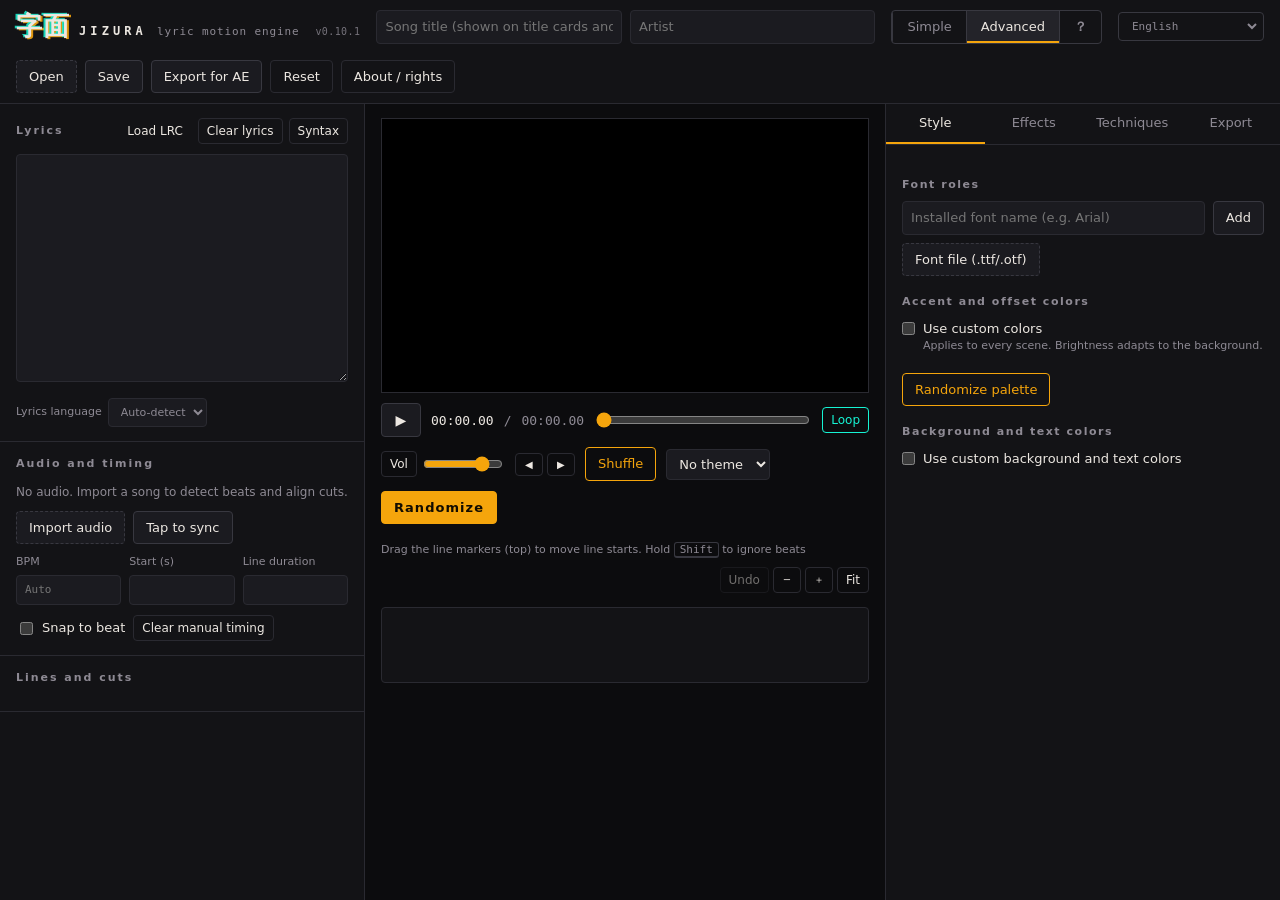
==== en/index.html @ a8885c9c "JIZURA-VN: Vietnamese as main language, full Vietnamese font support (Be Vietnam Pro + Noto Serif), " ====
<!doctype html>
<html lang="en">
<head>
<meta charset="utf-8">
<meta name="viewport" content="width=device-width, initial-scale=1, viewport-fit=cover">
<title>JIZURA — Lyric Motion Video Maker</title>
<meta name="description" content="Turn lyrics into animated lyric videos in your browser and export MP4.">
<link rel="canonical" href="https://ontopcommunity.github.io/JIZURA-VN/en/">
<link rel="alternate" hreflang="vi" href="https://ontopcommunity.github.io/JIZURA-VN/">
<link rel="alternate" hreflang="en" href="https://ontopcommunity.github.io/JIZURA-VN/en/">
<link rel="alternate" hreflang="ja" href="https://ontopcommunity.github.io/JIZURA-VN/ja/">
<link rel="alternate" hreflang="zh-Hant" href="https://ontopcommunity.github.io/JIZURA-VN/zh-hant/">
<link rel="alternate" hreflang="zh-Hans" href="https://ontopcommunity.github.io/JIZURA-VN/zh-hans/">
<link rel="alternate" hreflang="ko" href="https://ontopcommunity.github.io/JIZURA-VN/ko/">
<link rel="alternate" hreflang="id-ID" href="https://ontopcommunity.github.io/JIZURA-VN/id/">
<meta property="og:type" content="website">
<meta property="og:title" content="JIZURA — Lyric Motion Video Maker">
<meta property="og:description" content="Turn lyrics into animated lyric videos in your browser and export MP4.">
<meta property="og:url" content="https://ontopcommunity.github.io/JIZURA-VN/en/">
<meta name="twitter:card" content="summary">
<link rel="preconnect" href="https://fonts.googleapis.com">
<link rel="preconnect" href="https://fonts.gstatic.com" crossorigin>
<style>
:root {
  color-scheme: dark;
  --ink: #0c0c0e;
  --panel: #131316;
  --raised: #1b1b20;
  --raised2: #232329;
  --line: #2a2a31;
  --line2: #383840;
  --text: #ece7e1;
  --muted: #8e8a94;
  --faint: #5d5a63;
  --amber: #f5a50c;
  --cyan: #16f4d4;
  --rose: #ff6f9c;
  --danger: #ff5a6a;
  --ui: "Be Vietnam Pro", "Inter", "Noto Sans", system-ui, sans-serif;
  --mono: "JetBrains Mono", "SFMono-Regular", Consolas, monospace;
  --brand: "Noto Serif", "Be Vietnam Pro", Georgia, serif;
  --r: 4px;
}
html, body { height: 100%; }
[hidden] { display: none !important; }
body { margin: 0; background: var(--ink); color: var(--text); font: 13px/1.5 var(--ui); -webkit-font-smoothing: antialiased; }
* { box-sizing: border-box; }
button, input, select, textarea { font: inherit; color: inherit; }
:focus-visible { outline: 2px solid var(--cyan); outline-offset: 2px; }
@media (prefers-reduced-motion: reduce) { * { transition: none !important; } }

#app { display: flex; flex-direction: column; min-height: 100%; }

/* ---------- top bar ---------- */
.bar { display: flex; align-items: center; gap: 16px; padding-block: 10px; padding-inline: 16px; border-bottom: 1px solid var(--line); background: var(--panel); flex-wrap: wrap; }
.brand { display: flex; align-items: baseline; gap: 10px; min-width: 0; }
.brand .mark { font: 900 26px/1 var(--brand); letter-spacing: 0.02em; color: var(--text); text-shadow: -2px -1px 0 rgba(22,244,212,0.85), 2px 1px 0 rgba(245,165,12,0.9); }
.brand .word { font: 600 12px/1 var(--mono); letter-spacing: 0.34em; color: var(--text); }
.brand .tag { font: 400 11px/1 var(--mono); color: var(--muted); letter-spacing: 0.08em; }
.brand .ver { font: 400 10px/1 var(--mono); color: var(--muted); opacity: 0.8; margin-left: 6px; letter-spacing: 0.04em; }
.proj { display: flex; gap: 8px; flex: 1 1 280px; min-width: 0; }
.proj input { flex: 1 1 0; min-width: 0; }
.acts { display: flex; gap: 8px; flex-wrap: wrap; }
.lang-switch { display: inline-flex; align-items: center; gap: 3px; flex: none; font: 500 11px var(--mono); border: 1px solid var(--line2); border-radius: var(--r); padding: 3px; }
.lang-switch a, .lang-switch span { display: inline-block; padding: 3px 7px; color: var(--muted); text-decoration: none; border-radius: 2px; }
.lang-switch a:hover { color: var(--text); background: var(--raised2); }
.lang-switch [aria-current=page] { color: var(--ink); background: var(--amber); }
html[lang=en] { --ui: system-ui, -apple-system, "Segoe UI", sans-serif; --brand: Georgia, "Times New Roman", serif; }
html[lang=zh-Hant] { --ui: "Noto Sans TC", "PingFang TC", "Microsoft JhengHei", system-ui, sans-serif; }
html[lang=ko] { --ui: "Noto Sans KR", "Apple SD Gothic Neo", "Malgun Gothic", system-ui, sans-serif; --brand: "Noto Serif KR", "AppleMyungjo", "Batang", serif; }
html[lang=en] .work { grid-template-columns: minmax(315px, 365px) minmax(0, 1fr) minmax(350px, 395px); }
html[lang=en] .slider { grid-template-columns: 124px minmax(0, 1fr) 36px 30px; }
html[lang=en] .now-row { grid-template-columns: 105px minmax(0, 1fr); }
html[lang=en] .font-row { grid-template-columns: 95px minmax(0, 1fr); }
html[lang=en] .ln .tools select { max-width: 130px; }
html[lang=en] .fields .field { overflow-wrap: anywhere; }
html[lang=en] .easy-grid button, html[lang=en] .tabs button { white-space: normal; line-height: 1.2; }

/* ---------- controls ---------- */
input[type=text], input[type=number], input:not([type]), select, textarea {
  background: var(--raised); border: 1px solid var(--line); border-radius: var(--r); padding: 6px 8px; min-width: 0;
}
input[type=number] { font-family: var(--mono); }
textarea { width: 100%; resize: vertical; line-height: 1.7; }
select { padding-right: 4px; }
button { background: var(--raised); border: 1px solid var(--line2); border-radius: var(--r); padding: 6px 12px; cursor: pointer; white-space: nowrap; }
button:hover { background: var(--raised2); border-color: #4a4a54; }
button:disabled { opacity: 0.45; cursor: not-allowed; }
button.small { padding: 3px 8px; font-size: 12px; }
button.ghost { background: transparent; border-color: var(--line); }
button.primary { background: var(--amber); color: #120c00; border-color: var(--amber); font-weight: 700; }
button.primary:hover { background: #ffb52a; }
button.accent { border-color: var(--amber); color: var(--amber); background: transparent; }
button.accent:hover { background: rgba(245,165,12,0.1); }
button[aria-pressed=true] { border-color: var(--cyan); color: var(--cyan); }
button.icon { padding: 4px 6px; line-height: 0; }
button.icon svg { width: 15px; height: 15px; }
label.file { position: relative; display: inline-flex; align-items: center; gap: 6px; background: var(--raised); border: 1px dashed var(--line2); border-radius: var(--r); padding: 6px 12px; cursor: pointer; }
label.file:hover { border-color: var(--amber); }
label.file input { position: absolute; inset: 0; opacity: 0; cursor: pointer; width: 100%; }
.muted { color: var(--muted); }
.mono { font-family: var(--mono); }
h2, h3 { margin: 0; font-weight: 600; }
h2 { font-size: 11px; letter-spacing: 0.18em; color: var(--muted); }
h3 { font-size: 11px; letter-spacing: 0.14em; color: var(--muted); margin-top: 18px; margin-bottom: 8px; }

/* ---------- workspace ---------- */
.work { flex: 1; display: grid; grid-template-columns: minmax(270px, 330px) minmax(0, 1fr) minmax(290px, 350px); min-height: 0; }
.col { min-width: 0; min-height: 0; }
.col-left, .col-right { background: var(--panel); overflow: auto; }
.col-left { border-right: 1px solid var(--line); }
.col-right { border-left: 1px solid var(--line); }
.sec { padding: 14px 16px; border-bottom: 1px solid var(--line); display: flex; flex-direction: column; gap: 10px; }
.sec-h { display: flex; align-items: center; justify-content: space-between; gap: 8px; }
#lyrics { min-height: 150px; font-size: 14px; }
.syntax { font-size: 12px; color: var(--muted); background: var(--raised); border: 1px solid var(--line); border-radius: var(--r); padding: 10px 12px; }
.syntax code { font-family: var(--mono); color: var(--amber); }
.syntax ul { margin: 0; padding-left: 16px; display: grid; gap: 3px; }
.row { display: flex; align-items: center; gap: 8px; flex-wrap: wrap; }
.audio-name { font-size: 12px; overflow-wrap: anywhere; }
.fields { display: grid; grid-template-columns: repeat(3, minmax(0, 1fr)); gap: 8px; }
.field { display: flex; flex-direction: column; gap: 4px; font-size: 11px; color: var(--muted); }
.field input, .field select { width: 100%; }
.tapbox { border: 1px solid var(--amber); border-radius: var(--r); padding: 10px; display: grid; gap: 8px; background: rgba(245,165,12,0.06); }
.tapbox .next { font-size: 15px; }
button.tap { font: 700 18px/1 var(--mono); letter-spacing: 0.2em; padding: 16px; background: var(--amber); color: #120c00; border-color: var(--amber); }
/* タップ同期中は行一覧の自動スクロールで押せなくなるので、左カラムの先頭に貼り付けて固定する */
.col-left > #tapPanel { position: sticky; top: 0; z-index: 20; margin: 10px 12px; background-color: var(--panel); background-image: linear-gradient(rgba(245,165,12,0.10), rgba(245,165,12,0.10)); box-shadow: 0 10px 24px rgba(0,0,0,0.5); }
.tapbox.compact .hint { display: none; }
.tapbox .tap-opts { display: flex; gap: 14px; align-items: center; flex-wrap: wrap; font-size: 12px; color: var(--muted); }
.tapbox .tap-opts label { display: inline-flex; gap: 6px; align-items: center; }
.tapbox .tap-count { margin-left: 10px; font: 700 22px/1 var(--mono); color: var(--amber); }
/* 固定レイアウトにならない広さ／高さのときは、左カラムがスクロールしないのでビューポートに重ねて固定する */
@media (max-width: 1180px), (max-height: 619px) {
  .col-left > #tapPanel { position: fixed; top: 8px; left: 8px; right: 8px; bottom: auto; margin: 0; max-height: 62vh; overflow: auto; box-shadow: 0 14px 40px rgba(0,0,0,0.6); }
}

/* line list */
#lineList { list-style: none; margin: 0; padding: 0; display: grid; gap: 6px; }
.ln { display: grid; grid-template-columns: 22px 66px minmax(0, 1fr); gap: 4px 6px; align-items: center; padding: 6px; border: 1px solid transparent; border-radius: var(--r); }
.ln:hover { background: var(--raised); }
.ln.cur { border-color: var(--line2); background: var(--raised); }
.ln .no { font: 500 11px var(--mono); color: var(--faint); text-align: right; }
.ln .time { width: 100%; padding: 3px 5px; font-size: 12px; }
.ln .txt { overflow: hidden; text-overflow: ellipsis; white-space: nowrap; cursor: pointer; }
.ln .meta { grid-column: 2 / 4; display: flex; justify-content: space-between; align-items: flex-start; gap: 6px; flex-wrap: wrap; }
.ln .tools { display: flex; gap: 4px; flex: 0 1 auto; flex-wrap: wrap; justify-content: flex-end; margin-left: auto; }
.ln .tools select { padding: 2px 4px; font-size: 11px; max-width: 92px; width: auto; }
.ln .cuts { display: flex; gap: 4px; flex-wrap: wrap; min-width: 0; flex: 1 1 140px; }
.ln .cuts span { font-size: 10px; padding: 1px 6px; border-radius: 2px; border: 1px solid var(--line2); color: var(--muted); cursor: pointer; }
.ln .cuts span:hover { color: var(--text); border-color: var(--amber); }
.ln .cuts select.cut-lay { font-size: 10px; padding: 1px 4px; max-width: 112px; border: 1px solid var(--line2); border-radius: 2px; background: var(--raised); color: var(--text); }
.ln .cuts select.cut-lay.is-forced { border-color: var(--amber); color: var(--text); }

/* ---------- stage ---------- */
.col-stage { display: flex; flex-direction: column; gap: 10px; padding: 14px 16px; min-width: 0; }
.viewport { position: relative; width: 100%; background: #000; border: 1px solid var(--line); display: grid; place-items: center; overflow: hidden; }
.viewport canvas { display: block; width: 100%; height: auto; max-height: 68vh; object-fit: contain; }
.field-wide { grid-column: span 2; }
.lang-row { display: flex; align-items: center; flex-wrap: wrap; gap: 6px; margin-top: 6px; font-size: 11px; color: var(--muted); }
.lang-row select { width: auto; }
.key-badge { position: absolute; right: 10px; top: 10px; background: rgba(12,12,14,0.78); border: 1px solid var(--line2); color: #fff; padding: 3px 8px; border-radius: var(--r); font-size: 11px; pointer-events: none; letter-spacing: .04em; }
.key-badge i { display: inline-block; width: 9px; height: 9px; border-radius: 2px; margin-right: 6px; vertical-align: -1px; border: 1px solid rgba(255,255,255,.5); }
.overlay-msg { position: absolute; left: 12px; bottom: 12px; background: rgba(12,12,14,0.85); border: 1px solid var(--line2); padding: 6px 10px; border-radius: var(--r); font-size: 12px; }
.transport { display: flex; align-items: center; gap: 10px; flex-wrap: wrap; }
.transport .vol { display: inline-flex; align-items: center; gap: 4px; }
.transport .vol input[type=range] { flex: 0 0 80px; width: 80px; }
#btnLoop[data-mode="line"], #btnLoop[data-mode="cut"] { color: var(--amber); }
#btnLoop[aria-pressed="false"] { opacity: 0.55; }
.transport .tc { font: 500 13px var(--mono); font-variant-numeric: tabular-nums; }
.transport input[type=range] { flex: 1 1 160px; accent-color: var(--amber); }
button.play { width: 40px; height: 34px; padding: 0; font-size: 14px; }
/* timeline controls, export range, line tools */
.tl-bar { display: flex; justify-content: space-between; align-items: center; gap: 8px; margin: 8px 0 4px; flex-wrap: wrap; }
.tl-hint { font-size: 11px; }
.tl-btns { display: flex; gap: 4px; margin-left: auto; }
.rng-row { display: flex; align-items: center; gap: 6px; flex-wrap: wrap; margin: 10px 0 2px; font-size: 12px; }
.rng-row select { width: auto; max-width: 150px; }
.rng-lab { color: var(--muted); font-size: 11px; }
.rngInfo { font-size: 11px; }
.ln.in-range { border-color: var(--amber); }
.ln.is-inter .txt { color: var(--muted); font-style: italic; }
.ln .txt-edit { width: 100%; padding: 3px 6px; font-size: 13px; }
.ln .tools .icon[aria-pressed=true] { color: var(--amber); }
#timeline { width: 100%; height: 76px; display: block; background: var(--panel); border: 1px solid var(--line); border-radius: var(--r); cursor: pointer; touch-action: none; }
.cutinfo { display: flex; gap: 6px; flex-wrap: wrap; align-items: center; min-height: 26px; flex: none; }
.cutinfo .cut-roll { margin-left: 2px; }
.chip { font-size: 11px; padding: 2px 8px; border-radius: 2px; border: 1px solid var(--line2); color: var(--text); background: var(--raised); }
.chip b { font-weight: 500; color: var(--muted); margin-right: 5px; }
button.chip { cursor: pointer; font: inherit; }
button.chip:hover { border-color: var(--amber); color: var(--text); }
button.chip.is-forced { border-color: var(--amber); }
button.chip[aria-pressed=true] { border-color: var(--cyan); color: var(--cyan); }
.cut-pick { border: 1px solid var(--line); border-radius: var(--r); background: var(--panel); padding: 8px; max-height: min(42vh, 420px); overflow: auto; }
.cut-pick-h { display: flex; align-items: center; gap: 8px; margin-bottom: 8px; position: sticky; top: 0; background: var(--panel); z-index: 1; padding-bottom: 4px; }
.cut-pick-h strong { font-size: 12px; }
.cut-pick-h .muted { flex: 1; font-size: 11px; }
.cut-pick .tech-grid { display: grid; grid-template-columns: repeat(auto-fill, minmax(112px, 1fr)); gap: 8px; padding: 0; min-height: 96px; }
.cut-pick .tcard { cursor: pointer; width: 100%; text-align: left; }
.cut-pick .tcard.is-on { border-color: var(--amber); box-shadow: 0 0 0 1px var(--amber); }
.cut-pick .tcard canvas { width: 100%; aspect-ratio: 16 / 9; display: block; background: #0c0c0e; }
.chip { font-size: 11px; padding: 2px 8px; border-radius: 2px; border: 1px solid var(--line2); color: var(--text); background: var(--raised); }
.chip b { font-weight: 500; color: var(--muted); margin-right: 5px; }
.chip.l { border-color: rgba(245,165,12,0.6); }
.chip.e { border-color: rgba(22,244,212,0.55); }
.chip.x { border-color: rgba(255,111,156,0.6); }
.chip.h { border-color: #55525c; }
.hint { font-size: 12px; color: var(--muted); }

/* ---------- right panel ---------- */
.tabs { display: grid; grid-template-columns: repeat(4, 1fr); border-bottom: 1px solid var(--line); position: sticky; top: 0; background: var(--panel); z-index: 2; }
.tabs button { border: 0; border-radius: 0; background: transparent; padding: 11px 4px; color: var(--muted); border-bottom: 2px solid transparent; }
.tabs button[aria-selected=true] { color: var(--text); border-bottom-color: var(--amber); }
.tabpane { padding: 14px 16px 24px; }
.style-grid { display: grid; grid-template-columns: repeat(3, minmax(0, 1fr)); gap: 8px; }
.stile { display: flex; flex-direction: column; gap: 5px; padding: 0; border: 1px solid var(--line); background: transparent; border-radius: var(--r); overflow: hidden; text-align: left; }
.stile canvas { width: 100%; aspect-ratio: 16 / 9; display: block; }
.stile span { font-size: 11px; padding: 0 7px 6px; white-space: nowrap; overflow: hidden; text-overflow: ellipsis; }
.stile[aria-pressed=true] { border-color: var(--amber); box-shadow: 0 0 0 1px var(--amber); color: var(--text); }
.slider { display: grid; grid-template-columns: 96px minmax(0, 1fr) 36px 30px; gap: 8px; align-items: center; margin-bottom: 8px; }
.slider input { width: 100%; accent-color: var(--amber); }
.slider output { font: 500 11px var(--mono); color: var(--muted); text-align: right; }
.checks { display: grid; grid-template-columns: repeat(2, minmax(0, 1fr)); gap: 3px 10px; }
.checks label { display: flex; align-items: center; gap: 6px; font-size: 12px; padding: 2px 0; }
.checks input { accent-color: var(--amber); }
.tgroup .checks.tech-grid { display: grid; grid-template-columns: repeat(auto-fill, minmax(128px, 1fr)); gap: 8px; padding: 0 10px 10px; }
.tcard { display: flex; flex-direction: column; gap: 4px; padding: 0; border: 1px solid var(--line); border-radius: var(--r); overflow: hidden; background: var(--panel); cursor: pointer; }
.tcard:hover { border-color: var(--line2); }
.tcard canvas { width: 100%; aspect-ratio: 16 / 9; display: block; background: #0c0c0e; }
.tcard .tcard-name { display: flex; align-items: center; gap: 5px; font-size: 11px; padding: 0 6px 6px; min-width: 0; }
.tcard .tcard-name span { white-space: nowrap; overflow: hidden; text-overflow: ellipsis; min-width: 0; }
.tcard.set-off { opacity: 0.5; }
.group-h { display: flex; justify-content: space-between; align-items: center; margin-top: 16px; margin-bottom: 6px; }
.tgroup { border: 1px solid var(--line); border-radius: var(--r); margin-bottom: 8px; background: var(--raised); }
.tgroup summary { display: flex; justify-content: space-between; align-items: center; padding: 8px 10px; cursor: pointer; list-style: none; font-size: 12px; }
.tgroup summary::-webkit-details-marker { display: none; }
.tgroup summary::before { content: '▸'; color: var(--muted); margin-right: 8px; transition: transform .15s; }
.tgroup[open] summary::before { transform: rotate(90deg); }
.tgroup .tg-name { flex: 1; font-weight: 600; }
.tgroup .tg-cnt { color: var(--muted); font-size: 11px; }
/* locks: same look as the per-line lock button (icon ghost + SVG, accent colour while pressed) */
.tgroup summary .lk { flex: none; margin-left: 6px; }
.lk[aria-pressed="true"] { color: var(--amber); }
.tgroup .tg-tools { display: flex; gap: 6px; padding: 0 10px 8px; }
.tgroup .checks { padding: 0 10px 10px; }
.chip.t { border-color: rgba(180,140,255,0.6); }
.chip.b { border-color: rgba(120,200,120,0.55); }
.chip.c { border-color: rgba(120,170,255,0.6); }
.group-h:first-child { margin-top: 0; }
.color-row { display: grid; grid-template-columns: repeat(3, minmax(0, 1fr)); gap: 8px; }
.color-row label { display: flex; flex-direction: column; gap: 3px; font-size: 11px; color: var(--muted); }
.color-row input[type=color] { width: 100%; height: 28px; padding: 0; border: 1px solid var(--line); background: transparent; border-radius: var(--r); }
.font-row { display: grid; grid-template-columns: 70px minmax(0, 1fr); gap: 8px; align-items: center; margin-bottom: 6px; font-size: 12px; }
.progress { height: 6px; background: var(--raised2); border-radius: 3px; overflow: hidden; }
.progress i { display: block; height: 100%; width: 0; background: linear-gradient(90deg, var(--cyan), var(--amber)); }
.outbtns { display: grid; gap: 8px; margin-top: 12px; }
.outbtns button { padding: 10px 12px; }
.note { font-size: 12px; color: var(--muted); border-left: 2px solid var(--line2); padding-left: 10px; margin-top: 12px; }
.kbd { font: 500 11px var(--mono); border: 1px solid var(--line2); border-bottom-width: 2px; padding: 0 5px; border-radius: 3px; }

label.check { display: flex; align-items: flex-start; gap: 8px; margin-bottom: 8px; cursor: pointer; }
label.check input { margin: 3px 0 0; flex: none; accent-color: var(--amber); }
label.check small { display: block; font-size: 11px; color: var(--muted); }

/* ---------- modes / おまかせ ---------- */
.modes { display: inline-flex; border: 1px solid var(--line2); border-radius: var(--r); overflow: hidden; }
.modes button { border: 0; border-radius: 0; background: transparent; padding: 6px 14px; color: var(--muted); }
.modes button + button { border-left: 1px solid var(--line2); }
.modes button[aria-pressed=true] { background: var(--raised2); color: var(--text); box-shadow: inset 0 -2px 0 var(--amber); }
#app.is-easy .tabs, #app.is-easy .tabpane, #app.is-easy .pro-only { display: none !important; }
.hist-btns { display: inline-flex; gap: 4px; }
button.icon-txt { font-size: 10px; min-width: 28px; }
.transport #btnOmakase { letter-spacing: 0.08em; }

.easy { padding: 16px 16px 28px; display: grid; gap: 18px; }
.easy h3 { margin: 0 0 8px; }
.easy-hero { display: grid; gap: 10px; }
button.omakase {
  position: relative; padding: 18px 14px; font: 900 22px/1 var(--brand); letter-spacing: 0.12em;
  background: var(--text); color: var(--ink); border: 0; border-radius: var(--r);
  box-shadow: -3px -2px 0 var(--cyan), 3px 2px 0 var(--amber);
  transition: transform .12s ease, box-shadow .12s ease;
}
button.omakase:hover { background: #fff; box-shadow: -5px -3px 0 var(--cyan), 5px 3px 0 var(--amber); }
button.omakase:active { transform: translateY(1px) scale(0.99); box-shadow: -1px -1px 0 var(--cyan), 1px 1px 0 var(--amber); }
button.omakase:disabled { box-shadow: none; }
.easy-hero .hint { margin: 0; }
.hist-row { display: grid; grid-template-columns: 1fr auto 1fr; gap: 8px; align-items: center; }
.hist-row #histPos { font-size: 11px; text-align: center; min-width: 44px; }
.now { display: grid; gap: 1px; background: var(--line); border: 1px solid var(--line); border-radius: var(--r); overflow: hidden; }
.now-row { display: grid; grid-template-columns: 84px minmax(0, 1fr); gap: 10px; align-items: center; padding: 7px 10px; background: var(--raised); font-size: 12px; }
.now-row .k { color: var(--muted); font-size: 11px; }
.now-row .v { display: flex; align-items: center; gap: 8px; min-width: 0; overflow: hidden; text-overflow: ellipsis; white-space: nowrap; }
.now-row b { font-weight: 700; }
.tagl { font: 500 10px var(--mono); color: var(--cyan); border: 1px solid rgba(22,244,212,0.5); padding: 0 5px; border-radius: 2px; }
.easy-grid { display: grid; grid-template-columns: repeat(2, minmax(0, 1fr)); gap: 8px; }
.easy-grid button { padding: 10px 8px; }
.easy .fields { display: grid; grid-template-columns: repeat(3, minmax(0, 1fr)); gap: 8px; }
.easy .exp-box { margin-top: 10px; }
.swatches { display: inline-flex; gap: 3px; vertical-align: middle; }
.swatches i { width: 16px; height: 16px; border-radius: 2px; border: 1px solid rgba(255,255,255,0.18); display: inline-block; }
#paletteSwatch i { width: 22px; height: 22px; }
.toast {
  position: absolute; top: 12px; left: 50%; transform: translate(-50%, -6px); opacity: 0;
  display: flex; align-items: center; gap: 10px; max-width: calc(100% - 24px);
  background: rgba(12,12,14,0.9); border: 1px solid var(--line2); border-left: 2px solid var(--amber);
  padding: 7px 12px; border-radius: var(--r); font-size: 12px; white-space: nowrap; overflow: hidden; text-overflow: ellipsis; pointer-events: none;
  transition: opacity .2s ease, transform .2s ease;
}
.toast.in { opacity: 1; transform: translate(-50%, 0); }
.toast.out { opacity: 0; transform: translate(-50%, -6px); }

/* ---------- 利用について ---------- */
button.linkish { background: none; border: 0; padding: 4px 0; color: var(--muted); font-size: 12px; text-decoration: underline; text-underline-offset: 3px; cursor: pointer; justify-self: start; }
button.linkish:hover { color: var(--text); background: none; }
dialog.terms { width: min(520px, calc(100vw - 32px)); max-height: calc(100vh - 48px); overflow: auto; padding: 22px 24px 18px; background: var(--panel); color: var(--text); border: 1px solid var(--line2); border-radius: 8px; box-shadow: 0 20px 60px rgba(0,0,0,0.55); }
dialog.terms .reset-list { margin: 0 0 12px; padding-left: 18px; display: grid; gap: 3px; font-size: 13px; }
button.danger { background: #c9433a; border-color: #c9433a; color: #fff; font-weight: 700; }
button.danger:hover { background: #dd5146; }
.sec-btns { display: inline-flex; gap: 6px; }
.sec-btns label.file.small { padding: 3px 8px; font-size: 12px; border-style: solid; border-color: transparent; background: transparent; color: var(--fg, inherit); }
.sec-btns label.file.small:hover { border-color: var(--amber); }
dialog.terms::backdrop { background: rgba(6,6,8,0.66); }
dialog.terms h2 { font-size: 15px; letter-spacing: 0.08em; color: var(--text); margin: 0 0 14px; }
dialog.terms p { margin: 0 0 10px; line-height: 1.75; font-size: 13px; }
dialog.terms a { color: var(--cyan); word-break: break-all; }
.terms-main { border-left: 3px solid var(--amber); background: var(--raised); padding: 12px 14px 4px; border-radius: 0 var(--r) var(--r) 0; margin-bottom: 14px; }
.terms-main .terms-big { font-size: 15px; }
.terms-main strong { color: var(--amber); font-weight: 700; }
.terms-sub { color: var(--muted); font-size: 12px !important; }
.terms-note { font-size: 12px !important; }
.terms-oss { font-size: 12px; color: var(--muted); margin: 4px 0 14px; }
.terms-oss summary { cursor: pointer; }
.terms-oss p { font-size: 12px !important; margin-top: 6px; }
.terms-foot { display: flex; justify-content: space-between; align-items: center; gap: 12px; border-top: 1px solid var(--line); padding-top: 12px; }

/* ---------- fixed workspace (wide & tall enough windows) ----------
   The page no longer scrolls as a whole: the header and the preview + timeline stay put, and the
   lyrics / line list (left) and settings (right) scroll inside their own columns. */
@media (min-width: 1181px) and (min-height: 620px) {
  html.fixed-ok body { overflow: hidden; }
  html.fixed-ok #app { height: 100vh; height: 100dvh; min-height: 0; }
  html.fixed-ok .work { overflow: hidden; }
  html.fixed-ok .col-left, html.fixed-ok .col-right { overscroll-behavior: contain; }
  html.fixed-ok .col-stage { overflow: hidden auto; }
  html.fixed-ok .viewport { flex: 1 1 0; min-height: 180px; }
  html.fixed-ok .viewport canvas { max-height: none; }
}

/* ---------- responsive ---------- */
@media (max-width: 1180px) {
  .work { grid-template-columns: minmax(0, 1fr) minmax(0, 1fr); }
  html[lang=en] .work { grid-template-columns: minmax(0, 1fr) minmax(0, 1fr); }
  .col-stage { grid-column: 1 / -1; order: -1; }
  .col-left { border-right: 1px solid var(--line); }
  .col-right { border-left: 0; }
}
@media (max-width: 760px) {
  .work { grid-template-columns: minmax(0, 1fr); }
  html[lang=en] .work { grid-template-columns: minmax(0, 1fr); }
  .col-left, .col-right { border: 0; border-top: 1px solid var(--line); }
  .bar { gap: 10px; }
  .brand .tag { display: none; }
  .fields { grid-template-columns: repeat(2, minmax(0, 1fr)); }
  .easy .fields { grid-template-columns: repeat(3, minmax(0, 1fr)); }
  #app.is-easy .col-right { order: 0; border-top: 1px solid var(--line); }
  #app.is-easy .col-left { order: 1; }
  .transport .hist-btns { display: none; }
}

/* 追加分 / 和風 switches + badges */
.pick-sets { margin: 12px 0 6px; text-align: left; }
.pick-sets label.check { margin-bottom: 6px; }
.easy-hero .pick-sets { margin-top: 14px; }
.set-badge { display: inline-block; margin-left: 4px; padding: 0 4px; border: 1px solid var(--amber); border-radius: 3px; color: var(--amber); font-size: 10px; line-height: 15px; vertical-align: 1px; }
.set-badge.ex { border-color: var(--cyan, #4cc9d9); color: var(--cyan, #4cc9d9); }
.set-badge.set-horror { border-color: #c0544a; color: #e0786e; }
.set-badge.set-typo { border-color: #9aa3ad; color: #c5ccd3; }
.set-badge.set-kinetic { border-color: #7fbf6a; color: #9fd98a; }
.checks label.set-off { opacity: 0.45; }
.checks label.set-off .set-badge { border-color: var(--muted); color: var(--muted); }
.stile { position: relative; }
.stile .badges { position: absolute; top: 4px; left: 4px; padding: 0; display: flex; gap: 3px; }
.stile .set-badge { margin: 0; padding: 0 4px; font-size: 10px; line-height: 15px; background: rgba(0,0,0,0.55); }
.stile.set-off { opacity: 0.55; }

/* ---------- かんたんモードの案内ツアー ---------- */
.tour { position: fixed; inset: 0; z-index: 200; pointer-events: auto; }
.tour-spot { position: fixed; border-radius: 8px; box-shadow: 0 0 0 9999px rgba(8, 8, 10, 0.66); outline: 2px solid var(--amber); transition: all 0.22s ease; pointer-events: none; }
.tour-bub { position: fixed; width: min(340px, calc(100vw - 24px)); background: var(--panel); color: var(--text); border: 1px solid var(--line2); border-radius: 10px; padding: 14px 16px 12px; box-shadow: 0 12px 40px rgba(0,0,0,0.5); transition: top 0.22s ease, left 0.22s ease; }
.tour-step { font-size: 11px; }
.tour-title { margin: 4px 0 6px; font-size: 15px; }
.tour-text { margin: 0 0 12px; font-size: 13px; line-height: 1.7; color: var(--muted); }
.tour-nav { display: flex; gap: 6px; align-items: center; }
.tour-sp { flex: 1; }
.tour-btn { min-width: 30px; font-weight: 700; }
button.small.primary { padding: 4px 12px; }

.lang-switch select { font: 500 11px var(--mono); padding: 3px 6px; width: auto; background: transparent; color: var(--muted); border: none; }
.sr-only { position: absolute; width: 1px; height: 1px; overflow: hidden; clip: rect(0 0 0 0); white-space: nowrap; }
.unify-box { margin-bottom: 10px; padding-bottom: 6px; border-bottom: 1px solid var(--line); }
.center-dir { gap: 6px; margin: -2px 0 8px 26px; font-size: 12px; }
.center-dir select { width: auto; }

/* ================= スマホ mode (#app.is-mobile) =================
   one column: sticky header with おまかせ, the preview right under it, then folding sections */
.omk-top, .menu-btn { display: none; }
.mode-mobile { display: none; }
@media (max-width: 900px), (pointer: coarse) { .mode-mobile { display: inline-block; } }
#app.is-mobile .mode-mobile { display: inline-block; }
#app.is-mobile .bar { position: sticky; top: 0; z-index: 40; gap: 8px; padding: 8px 10px; }
#app.is-mobile .brand .tag, #app.is-mobile .brand .word, #app.is-mobile .tour-btn { display: none; }
#app.is-mobile .brand .mark { font-size: 22px; }
#app.is-mobile .omk-top, #app.is-mobile .menu-btn { display: inline-block; }
#app.is-mobile .omk-top { order: 2; margin-left: auto; padding: 9px 16px; font-size: 15px; }
#app.is-mobile .menu-btn { order: 3; padding: 9px 10px; }
#app.is-mobile .modes { order: 4; flex: 1 1 100%; }
#app.is-mobile .modes button { flex: 1 1 0; padding: 7px 4px; }
#app.is-mobile .proj, #app.is-mobile .acts, #app.is-mobile .lang-switch { display: none; order: 5; flex: 1 1 100%; }
#app.is-mobile.menu-open .proj, #app.is-mobile.menu-open .acts, #app.is-mobile.menu-open .lang-switch { display: flex; }
#app.is-mobile .acts > * { flex: 1 1 auto; }
#app.is-mobile .work { display: flex; flex-direction: column; overflow: visible; }
#app.is-mobile .col-left, #app.is-mobile .col-right { overflow: visible; border: 0; border-top: 1px solid var(--line); }
#app.is-mobile .col-stage { order: -1; position: sticky; top: var(--mbar, 96px); z-index: 30; background: var(--ink); padding: 8px 10px; gap: 6px; box-shadow: 0 8px 18px rgba(0,0,0,0.45); }
#app.is-mobile .viewport canvas { max-height: 34vh; }
#app.is-mobile .tl-bar, #app.is-mobile #timeline, #app.is-mobile .cutinfo, #app.is-mobile .transport .vol, #app.is-mobile #btnLoop, #app.is-mobile #btnShuffle, #app.is-mobile #btnOmakase { display: none; }
#app.is-mobile .transport { gap: 8px; flex-wrap: nowrap; }
#app.is-mobile .transport .hist-btns { display: inline-flex; }
#app.is-mobile .col-right { order: 0; }
#app.is-mobile .col-left { order: 1; }
#app.is-mobile .easy-hero .omakase { display: none; }
#app.is-mobile button, #app.is-mobile select, #app.is-mobile input[type=text], #app.is-mobile label.file { min-height: 40px; }
#app.is-mobile button.small, #app.is-mobile .ln button, #app.is-mobile .ln select { min-height: 34px; }
#app.is-mobile .easy .fields, #app.is-mobile .fields { grid-template-columns: repeat(2, minmax(0, 1fr)); }
/* folding sections: tap the heading */
#app.is-mobile .sec > .sec-h h2 { cursor: pointer; font-size: 13px; }
#app.is-mobile .sec > .sec-h h2::before { content: '▾'; display: inline-block; width: 1.2em; color: var(--amber); }
#app.is-mobile .sec.fold > .sec-h h2::before { content: '▸'; }
#app.is-mobile .sec.fold > :not(.sec-h) { display: none !important; }
/* lines: one compact row each, tap to open its tools */
#app.is-mobile .ln { grid-template-columns: 22px minmax(0, 1fr); padding: 8px 6px; }
#app.is-mobile .ln .time { display: none; }
#app.is-mobile .ln .meta { display: none; grid-column: 1 / -1; }
#app.is-mobile .ln.open .meta { display: block; }
#app.is-mobile .ln .txt { white-space: nowrap; overflow: hidden; text-overflow: ellipsis; }
#app.is-mobile .ln.open .txt { white-space: normal; }
.exp-share { width: 100%; margin-bottom: 8px; }
#app.is-mobile .transport .tc.muted, #app.is-mobile #timeDur { display: none; }
#app.is-mobile .transport input[type=range] { flex: 1 1 40px; min-width: 0; }
#app.is-mobile .transport .hist-btns button { min-width: 36px; padding: 4px 8px; }
#app.is-mobile button.play { flex: none; width: 44px; }

/* カットの開始時刻 (詳細モード) and the cut playing now */
.ln .cut-pair { display: inline-flex; min-width: 0; gap: 2px; align-items: center; }
.ln .cut-time { width: 64px; font-size: 11px; padding: 2px 4px; }
.ln .cut-time.is-forced { border-color: var(--amber); }
.ln .cut-lay.playing { box-shadow: 0 0 0 2px var(--amber); }
.theme-row { display: flex; align-items: center; gap: 8px; flex-wrap: wrap; font-size: 12px; margin-top: 8px; }
.theme-row select { min-width: 9em; }
#app.is-easy .ln .cut-pair { display: none; }
.outbtns.out-png { grid-template-columns: repeat(auto-fit, minmax(140px, 1fr)); margin-top: 8px; }
.outbtns.out-png button { padding: 8px 10px; font-size: 12px; }
/* layout menus are filled on first use: keep their width fixed so nothing jumps */
.ln .cuts select.cut-lay { width: 112px; }
.ln .tools select.lay { width: 112px; }

</style>
</head>
<body>
<div id="tour" class="tour" hidden role="dialog" aria-modal="true" aria-labelledby="tourTitle">
  <div class="tour-spot"></div>
  <div class="tour-bub">
    <div class="tour-step mono muted"></div>
    <h3 id="tourTitle" class="tour-title"></h3>
    <p class="tour-text"></p>
    <div class="tour-nav"><button class="tour-skip ghost small">Skip</button><span class="tour-sp"></span><button class="tour-prev ghost small">Back</button><button class="tour-next primary small">Next</button></div>
  </div>
</div>
<div id="app">
  <header class="bar">
    <div class="brand"><span class="mark" aria-hidden="true">字面</span><span class="word">JIZURA</span><span class="tag">lyric motion engine</span><span class="ver">v0.10.1</span></div>
    <div class="proj">
      <input id="songTitle" type="text" placeholder="Song title (shown on title cards and HUD)" aria-label="Song title">
      <input id="songArtist" type="text" placeholder="Artist" aria-label="Artist">
    </div>
    <button id="btnOmakaseTop" class="primary omk-top" title="Randomize style, mood, effects and palette">Randomize</button>
    <button id="btnMenu" class="ghost menu-btn" aria-expanded="false" aria-controls="appMenu">Menu</button>
    <div class="modes" role="group" aria-label="Editor mode">
      <button id="modeMobile" class="mode-mobile" aria-pressed="false" title="Phone layout (Randomize pinned at the top, lines folded)">Phone</button>
      <button id="modeEasy" aria-pressed="false" title="A simple workspace focused on automatic creation">Simple</button>
      <button id="modePro" aria-pressed="true" title="Show all settings">Advanced</button>
      <button id="btnTour" class="ghost tour-btn" title="A short tour of the Simple mode" aria-label="Tour">？</button>
    </div>
    <label class="lang-switch"><span class="sr-only">Language</span><select aria-label="Language" onchange="if(this.value)location.href=this.value"><option value="../index.html" lang="vi">Tiếng Việt</option><option value="../en/index.html" lang="en" selected>English</option><option value="../ja/index.html" lang="ja">日本語</option><option value="../zh-hant/index.html" lang="zh-Hant">繁體中文</option><option value="../zh-hans/index.html" lang="zh-Hans">简体中文</option><option value="../ko/index.html" lang="ko">한국어</option><option value="../id/index.html" lang="id-ID">Bahasa Indonesia</option></select></label>
    <div class="acts">
      <label class="file" title="Open a saved project (.json)">Open<input id="fileProject" type="file" accept=".json,application/json"></label>
      <button id="btnSave" title="Save project as .json">Save</button>
      <button id="btnAE" title="Export project data for the After Effects panel">Export for AE</button>
      <button id="btnReset" class="ghost" title="Clear lyrics, song, settings and history and start over">Reset</button>
      <button id="btnTerms" class="ghost terms-open" title="Rights and licenses for your exports">About / rights</button>
    </div>
  </header>

  <main class="work">
    <!-- ================= left: lyrics & timing ================= -->
    <section class="col col-left" aria-label="Lyrics and timing">
      <div id="tapPanel" class="tapbox" hidden>
          <div class="hint">Press <span class="kbd">Space</span> or the button as each line starts. A wrong tap? Press <span class="kbd">Backspace</span> or “Undo tap”. To redo from a line in the middle, press ◎ in the line list.If a line has several cuts, press <span class="kbd">Tab</span> the moment the cut should change to time the cuts of that line too.</div>
          <div class="tap-opts"><label>Speed <select id="tapRate" aria-label="Playback speed while tapping"><option value="1">1×</option><option value="0.75">0.75×</option><option value="0.5">0.5×</option></select></label><label><input type="checkbox" id="tapCount"> Count-in</label></div>
          <div class="next">Next: <b id="tapLine">—</b><b id="tapCountNum" class="tap-count" hidden></b></div>
          <button id="tapBtn" class="tap">TAP</button>
          <button id="tapBack" class="ghost">Undo tap</button>
          <button id="tapStop" class="ghost">Finish</button>
      </div>
      <div class="sec">
        <div class="sec-h"><h2>Lyrics</h2><span class="sec-btns"><label class="file ghost small" title="Load an LRC file (lyrics with time stamps) in place of the current lyrics (Undo brings them back)">Load LRC<input id="fileLrc" type="file" accept=".lrc,.txt,text/plain"></label><button id="btnClearLyrics" class="ghost small" title="Clear the lyrics with their line timings, per-line settings and export range (Undo or Ctrl+Z brings them back)">Clear lyrics</button><button id="btnSyntax" class="ghost small" aria-expanded="false">Syntax</button></span></div>
        <textarea id="lyrics" rows="9" spellcheck="false" aria-label="Lyrics (one phrase per line)"></textarea>
        <label class="lang-row">Lyrics language<select id="lyricLang"><option value="auto">Auto-detect</option><option value="ja">日本語</option><option value="zh-Hant">繁體中文</option><option value="zh-Hans">简体中文</option><option value="ko">한국어</option><option value="en">English</option></select><span id="langNote" class="muted"></span></label>
        <div id="syntax" class="syntax" hidden>
          <ul>
            <li>One phrase per line. A blank line adds a short pause.</li>
            <li><code>I remember/the dawn</code> … <code>/</code> marks a cut boundary</li>
            <li><code>*transparent*</code> … emphasis (larger, stronger effects)</li>
            <li>A trailing <code>!</code> … adds a flash and shake</li>
            <li><code>lyrics|reading or note</code> … smaller text in annotation layouts</li>
            <li><code>[01:23.45]Lyrics</code> … uses an LRC timestamp</li>
            <li><code>[interlude 8]</code> … an 8-second instrumental part (no lyrics, background and decorations only). Without a number it lasts 4 seconds; tap sync or markers set its length</li>
            <li><code>#</code> starts a comment (ignored)</li>
          </ul>
        </div>
      </div>

      <div class="sec">
        <div class="sec-h"><h2>Audio and timing</h2></div>
        <div id="audioName" class="muted audio-name">No audio. Import a song to detect beats and align cuts.</div>
        <div class="row">
          <label class="file" title="MP3, WAV, M4A and more">Import audio<input id="audioFile" type="file" accept="audio/*,.mp3,.wav,.m4a,.aac,.ogg,.flac"></label>
          <button id="btnTap" title="Tap at the start of each line while the song plays">Tap to sync</button>
        </div>
        <div class="fields pro-only">
          <label class="field">BPM<input id="bpm" type="number" min="0" max="300" step="0.1" placeholder="Auto"></label>
          <label class="field">Start (s)<input id="offset" type="number" min="0" step="0.05"></label>
          <label class="field">Line duration<input id="lineScale" type="number" min="0.4" max="3" step="0.05"></label>
        </div>
        <div class="row pro-only">
          <label class="row" style="gap:6px"><input id="snap" type="checkbox"> Snap to beat</label>
          <button id="btnResetTimes" class="ghost small">Clear manual timing</button>
        </div>
      </div>

      <div class="sec">
        <div class="sec-h"><h2>Lines and cuts</h2><span id="linesInfo" class="muted mono"></span></div>
        <ol id="lineList"></ol>
      </div>
    </section>

    <!-- ================= center: stage ================= -->
    <section class="col col-stage" aria-label="Preview">
      <div class="viewport" id="viewport"><canvas id="view" width="1280" height="720"></canvas><div id="viewMsg" class="overlay-msg" hidden></div><div id="keyBadge" class="key-badge" hidden></div><div id="toast" class="toast" role="status" aria-live="polite" hidden></div></div>
      <div class="transport">
        <button id="btnPlay" class="play" aria-label="Play">▶</button>
        <span id="timeNow" class="tc">00:00.00</span><span class="tc muted">/</span><span id="timeDur" class="tc muted">00:00.00</span>
        <input id="scrub" type="range" min="0" max="10000" value="0" aria-label="Playback position">
        <button id="btnLoop" class="ghost small" aria-pressed="true" title="Loop the whole piece">Loop</button>
        <span class="vol"><button id="btnMute" class="ghost small" aria-pressed="false" title="Click to mute / unmute (preview only — exports keep the original level)">Vol</button><input id="vol" type="range" min="0" max="100" value="80" aria-label="Preview volume"></span>
        <span class="hist-btns">
          <button id="btnPrev" class="ghost small icon-txt" title="Previous variation" aria-label="Previous">◀</button>
          <button id="btnNext" class="ghost small icon-txt" title="Next variation" aria-label="Next">▶</button>
        </span>
        <button id="btnShuffle" class="accent" title="Shuffle the arrangement, keeping locked lines">Shuffle</button>
        <select class="themeSel" aria-label="Randomize theme" title="Randomize theme (when set, Randomize stays within that direction and turns on the part sets it needs)"><option value="">No theme</option><option value="lyricpv">Lyric video</option><option value="kinetic">Kinetic</option><option value="wa">Japanese</option><option value="horror">Horror</option><option value="pop">Pop</option><option value="ballad">Ballad</option></select>
        <button id="btnOmakase" class="primary" title="Randomize style, mood, effects and colors (R)">Randomize</button>
      </div>
      <div class="tl-bar">
        <span class="tl-hint muted">Drag the line markers (top) to move line starts. Hold <span class="kbd">Shift</span> to ignore beats</span>
        <span class="tl-btns">
          <button id="btnUndoEdit" class="ghost small" title="Undo lyric and timing changes (Ctrl+Z)" disabled>Undo</button>
          <button id="tlOut" class="ghost small icon-txt" title="Zoom out" aria-label="Zoom the timeline out">−</button>
          <button id="tlIn" class="ghost small icon-txt" title="Zoom in (or scroll on the timeline)" aria-label="Zoom the timeline in">＋</button>
          <button id="tlFit" class="ghost small" title="Show the whole song">Fit</button>
        </span>
      </div>
      <canvas id="timeline" aria-label="Timeline (click to seek, drag line markers to adjust)"></canvas>
      <div class="cutinfo" id="cutInfo"></div>
      <div id="cutPick" class="cut-pick pro-only" hidden>
        <div class="cut-pick-h">
          <strong id="cutPickTitle">Techniques</strong>
          <span class="muted" id="cutPickHint">Replace only this cut</span>
          <button type="button" id="cutPickAuto" class="ghost small">Auto</button>
          <button type="button" id="cutPickClose" class="ghost small" aria-label="Close">✕</button>
        </div>
        <div id="cutPickGrid" class="tech-grid checks"></div>
      </div>
    </section>

    <!-- ================= right: look & output ================= -->
    <section class="col col-right" aria-label="Style and export">
      <div id="easyPanel" class="easy" hidden>
        <div class="easy-hero">
          <button id="btnOmakaseBig" class="omakase">Create a variation</button>
          <label class="theme-row">Theme<select class="themeSel" aria-label="Randomize theme"><option value="">No theme</option><option value="lyricpv">Lyric video</option><option value="kinetic">Kinetic</option><option value="wa">Japanese</option><option value="horror">Horror</option><option value="pop">Pop</option><option value="ballad">Ballad</option></select><small class="muted">Randomize stays within the chosen direction</small></label>
          <p class="hint">Each click changes the style, mood, motion, colors and arrangement. Press <span class="kbd">R</span> to do the same.</p>
          <div class="hist-row">
            <button id="btnPrev2" class="ghost">◀ Previous</button>
            <span id="histPos" class="muted mono"></span>
            <button id="btnNext2" class="ghost">Next ▶</button>
          </div>
          <div class="pick-sets">
            <label class="check"><input id="eExtra" class="extra-toggle" type="checkbox"><span>Include new effects<small>Include about 350 more effects, 12 styles and 6 fonts in random picks. Off uses the original set.</small></span></label>
            <label class="check"><input id="eWa" class="wa-toggle" type="checkbox" checked><span>Include Japanese motifs<small>Include Japanese motifs such as lanterns, postcards, shoji, fans, family crests, waves and cherry blossoms in random picks.</small></span></label>
            <label class="check"><input class="typo-toggle" type="checkbox" checked><span>Use typographic parts<small>About 50 parts that work with lines, numbers and type alone, in the spirit of lyric videos</small></span></label>
            <label class="check"><input class="kinetic-toggle" type="checkbox" checked><span>Use kinetic parts<small>About 50 motion-first parts: words move, bounce and stack one by one</small></span></label>
            <label class="check"><input class="horror-toggle" type="checkbox"><span>Include horror effects<small>About 50 eerie parts and 3 styles. When on, Randomize adds a Horror mood</small></span></label>
            <label class="check"><input class="unify-toggle" type="checkbox"><span>Unified look</span></label>
            <label class="check"><input class="typeset-toggle" type="checkbox"><span>Typesetting</span></label>
          </div>
        </div>
        <div class="easy-sec">
          <h3>Current variation</h3>
          <div id="easyNow" class="now"></div>
        </div>
        <div class="easy-sec">
          <h3>Change one thing</h3>
          <div class="easy-grid">
            <button id="eStyle" title="Change the style only">Style</button>
            <button id="ePalette" title="Randomize accent and offset colors">Palette</button>
            <button id="eMood" title="Change motion, glitch and technique mood">Mood</button>
            <button id="eCut" title="Change the arrangement and motion only">Arrangement</button>
          </div>
        </div>
        <div class="easy-sec">
          <h3>Export</h3>
          <div class="fields">
            <label class="field">Aspect ratio<select id="eAspect"><option value="16:9">16:9</option><option value="9:16">9:16 portrait</option><option value="4:3">4:3</option><option value="3:4">3:4 portrait</option><option value="1:1">1:1</option><option value="4:5">4:5 portrait</option><option value="21:9">21:9</option></select></label>
            <label class="field">Resolution<select id="eRes"><option value="720">720p</option><option value="1080">1080p</option><option value="1440">1440p</option><option value="2160">4K</option></select></label>
            <label class="field">fps<select id="eFps"><option>24</option><option>30</option><option>60</option></select></label>
            <label class="field field-wide">Background<select id="eKey"><option value="off">Style background</option><option value="green">Green screen (compositing)</option><option value="black">Black background (compositing)</option></select></label>
          </div>
          <label class="check center-free"><input id="eCenter" class="center-toggle" type="checkbox"><span>Keep the centre free (for a character)<small>For a character or other footage in the middle: lyrics and their effects go to the left / right on wide frames and top / bottom on tall ones, alternating line by line. Backgrounds and screen effects still cover the whole frame (the preview outlines the free area with a dotted line)</small></span></label>
          <label class="row center-dir" hidden>On tall frames<select class="centerDirSel" aria-label="Split on tall frames"><option value="tb">Top / bottom</option><option value="lr">Left / right</option></select></label>
          <div class="rng-row"><span class="rng-lab">Export range</span><select class="rngFrom" aria-label="First line to export"></select><span class="muted">〜</span><select class="rngTo" aria-label="Last line to export"></select><span class="rngInfo muted mono"></span></div>
          <div class="outbtns"><button id="eMP4" class="primary">Export MP4</button><button id="eMP4File" class="ghost mp4file" hidden title="Pick the file first; the video is written straight into it. Use this when long songs or 1080p and above fail because the browser runs out of memory (Chrome / Edge)">For large videos (save straight to a file)</button><button id="eLRC" class="ghost" title="Save the lyrics with each line’s start time (.lrc). With an export range, only those lines, timed from the start of the video">Save LRC</button></div>
          <div class="outbtns out-png"><button id="ePNG" class="ghost">PNG sequence (ZIP)</button><button id="ePNGA" class="ghost">Transparent PNG (ZIP)</button><button id="ePNGL" class="ghost" title="Transparent PNGs in two folders: back/ (background graphic and the decorations behind the lyrics) and front/ (lyrics, their decorations and ghosts). Screen effects are applied to both, so front over back matches the normal look.">Transparent PNG layers (ZIP)</button></div>
          <button class="terms-open linkish">Rights to exported videos</button>
          <div class="exp-box" hidden>
            <button class="exp-share primary" hidden>Share / save</button>
            <div class="progress"><i class="exp-bar"></i></div>
            <div class="row" style="justify-content:space-between;margin-top:6px"><span class="exp-text muted mono">—</span><button class="exp-cancel ghost small">Cancel</button></div>
          </div>
        </div>
      </div>
      <nav class="tabs" role="tablist">
        <button role="tab" data-tab="style" aria-selected="true">Style</button>
        <button role="tab" data-tab="fx" aria-selected="false">Effects</button>
        <button role="tab" data-tab="tech" aria-selected="false">Techniques</button>
        <button role="tab" data-tab="out" aria-selected="false">Export</button>
      </nav>

      <div class="tabpane" data-pane="style">
        <div id="styleGrid" class="style-grid"></div>
        <h3>Font roles</h3>
        <div id="fontRoles"></div>
        <div class="row" style="margin-top:8px">
          <input id="localFont" type="text" placeholder="Installed font name (e.g. Arial)" style="flex:1">
          <button id="btnAddFont">Add</button>
        </div>
        <div class="row" style="margin-top:8px"><label class="file">Font file (.ttf/.otf)<input id="fontFile" type="file" accept=".ttf,.otf,.woff,.woff2"></label></div>
        <h3>Accent and offset colors</h3>
        <label class="check"><input id="accentOn" type="checkbox"><span>Use custom colors<small>Applies to every scene. Brightness adapts to the background.</small></span></label>
        <div class="color-row" id="colorRowAccent"></div>
        <div class="row" style="margin-top:10px">
          <button id="btnRandPalette" class="accent">Randomize palette</button>
          <div id="paletteSwatch" class="swatches" aria-hidden="true"></div>
        </div>
        <h3>Background and text colors</h3>
        <label class="check"><input id="colorOn" type="checkbox"><span>Use custom background and text colors</span></label>
        <div class="color-row" id="colorRow"></div>
      </div>

      <div class="tabpane" data-pane="fx" hidden>
        <div class="unify-box">
          <label class="check"><input class="unify-toggle" type="checkbox"><span>Unified look</span></label>
          <label class="check"><input class="typeset-toggle" type="checkbox"><span>Typesetting</span></label>
        </div>
        <div id="fxSliders"></div>
        <div class="row" style="margin-top:6px">
          <label class="row" style="gap:6px"><input id="fxFlash" type="checkbox"> Flash</label>
          <label class="row" style="gap:6px">Frame stepping <select id="fxKoma" title="Motion drawings per second (independent of export fps)"><option value="0">Full (export fps)</option><option value="12">On twos (12 drawings/s)</option><option value="8">On threes (8 drawings/s)</option></select></label>
        </div>
        <div class="row" style="margin-top:6px">
          <label class="row" style="gap:6px" title="Leave out the numbers layouts and decorations add, like “No.01” or “#03” (numbers in the lyrics stay)"><input id="fxHideNo" type="checkbox"> Hide decorative numbers</label>
          <label class="row" style="gap:6px" title="Leave out the times layouts and decorations add, like “00:12.34” (times in the lyrics stay)"><input id="fxHideTime" type="checkbox"> Hide decorative times</label>
        </div>
        <div class="fields" style="margin-top:12px">
          <label class="field">HUD<select id="fxHud"><option value="auto">Auto (by style)</option><option value="on">Always show</option><option value="off">Hide</option></select></label>
          <label class="field">Seed<input id="seed" type="number" step="1"></label>
          <label class="field">&nbsp;<button id="btnSeed" class="ghost">New seed</button></label>
        </div>
        <p class="note">The same seed produces the same arrangement. Reroll or lock individual lines in the list on the left.</p>
      </div>

      <div class="tabpane" data-pane="tech" hidden>
        <div class="pick-sets">
          <label class="check"><input id="tExtra" class="extra-toggle" type="checkbox"><span>Include new effects<small>Include techniques, styles and fonts marked New in automatic picks.</small></span></label>
          <label class="check"><input id="tWa" class="wa-toggle" type="checkbox" checked><span>Include Japanese motifs<small>Include techniques and styles marked JP in automatic picks. Manual selections remain available.</small></span></label>
          <label class="check"><input class="typo-toggle" type="checkbox" checked><span>Use typographic parts<small>Techniques marked T. When off, Randomize and Shuffle skip them</small></span></label>
          <label class="check"><input class="kinetic-toggle" type="checkbox" checked><span>Use kinetic parts<small>Techniques marked K. When off, Randomize and Shuffle skip them</small></span></label>
          <label class="check"><input class="horror-toggle" type="checkbox"><span>Include horror effects<small>Techniques and styles marked H. Randomize uses them only in the Horror mood</small></span></label>
        </div>
        <div class="row" style="margin-bottom:10px"><input id="techFilter" type="text" placeholder="Filter techniques by name" style="flex:1" aria-label="Filter techniques by name"><span id="techTotal" class="muted mono"></span></div>
        <p class="note">Previews on screen loop automatically.</p>
        <div id="techLists"></div>
      </div>

      <div class="tabpane" data-pane="out" hidden>
        <div class="fields">
          <label class="field">Aspect ratio<select id="outAspect"><option value="16:9">16:9</option><option value="9:16">9:16 portrait</option><option value="4:3">4:3</option><option value="3:4">3:4 portrait</option><option value="1:1">1:1</option><option value="4:5">4:5 portrait</option><option value="21:9">21:9</option></select></label>
          <label class="field">Resolution<select id="outRes"><option value="720">720p</option><option value="1080">1080p</option><option value="1440">1440p</option><option value="2160">4K</option></select></label>
          <label class="field">fps<select id="outFps"><option>24</option><option>30</option><option>60</option></select></label>
          <label class="field">Quality<select id="outQuality"><option value="standard">Standard</option><option value="high">High</option><option value="max">Maximum</option></select></label>
          <label class="field field-wide">Background<select id="outKey"><option value="off">Style background</option><option value="green">Green screen (compositing)</option><option value="black">Black background (compositing)</option></select></label>
        </div>
        <p class="note key-note">Green screen and black background render white text and effects over a solid color, without background patterns, paper texture, particles or vignette. The preview shows the export. Use a chroma key for green or Screen blending / a luma key for black to composite over footage.</p>
        <label class="check center-free"><input id="outCenter" class="center-toggle" type="checkbox"><span>Keep the centre free (for a character)<small>For a character or other footage in the middle: lyrics and their effects go to the left / right on wide frames and top / bottom on tall ones, alternating line by line. Backgrounds and screen effects still cover the whole frame (the preview outlines the free area with a dotted line)</small></span></label>
          <label class="row center-dir" hidden>On tall frames<select class="centerDirSel" aria-label="Split on tall frames"><option value="tb">Top / bottom</option><option value="lr">Left / right</option></select></label>
        <label class="row" style="gap:6px;margin-top:10px"><input id="outAudio" type="checkbox" checked> Include audio in video</label>
        <div class="rng-row"><span class="rng-lab">Export range</span><select class="rngFrom" aria-label="First line to export"></select><span class="muted">〜</span><select class="rngTo" aria-label="Last line to export"></select><span class="rngInfo muted mono"></span></div>
        <div class="outbtns">
          <button id="btnMP4" class="primary">Export MP4</button>
          <button id="btnMP4File" class="mp4file" hidden title="Pick the file first; the video is written straight into it. Use this when long songs or 1080p and above fail because the browser runs out of memory (Chrome / Edge)">MP4 (large videos, save straight to a file)</button>
          <button id="btnPNG">PNG sequence (ZIP)</button>
          <button id="btnPNGA">Transparent PNG (ZIP)</button>
          <button id="btnLRC" title="Save the lyrics with each line’s start time (.lrc). With an export range, only those lines, timed from the start of the video">Lyrics (LRC)</button>
          <button id="btnPNGL" title="Transparent PNGs in two folders: back/ (background graphic and the decorations behind the lyrics) and front/ (lyrics, their decorations and ghosts). Screen effects are applied to both, so front over back matches the normal look.">Transparent PNG layers (ZIP)</button>
        </div>
        <div class="exp-box" hidden style="margin-top:12px">
          <button class="exp-share primary" hidden>Share / save</button>
          <div class="progress"><i class="exp-bar"></i></div>
          <div class="row" style="justify-content:space-between;margin-top:6px"><span class="exp-text muted mono">—</span><button class="exp-cancel ghost small">Cancel</button></div>
        </div>
        <button class="terms-open linkish" style="margin-top:10px">Rights and licenses for exported videos and images</button>
        <p class="note" id="codecNote">Export runs in your browser (Chrome or Edge recommended).</p>
      </div>
    </section>
  </main>
</div>

<dialog id="resetDlg" class="terms" aria-labelledby="resetTitle">
  <form method="dialog">
    <h2 id="resetTitle">Reset</h2>
    <p>This clears everything below and starts over. <strong>It cannot be undone.</strong></p>
    <ul class="reset-list">
      <li>Lyrics, song title and artist</li>
      <li>The loaded song (including the copy kept in this browser)</li>
      <li>Timing, per-line settings and export range</li>
      <li>Style, motion, palette, fonts and other settings</li>
      <li>Variation history (◀ ▶) and the lyrics / timing undo history</li>
    </ul>
    <p class="terms-sub">Simple / Advanced mode, preview volume and the interface language stay as they are. Saved project files (.json) are not affected.</p>
    <div class="terms-foot"><span></span><span class="row"><button value="cancel" class="ghost">Cancel</button><button value="reset" class="danger">Reset</button></span></div>
  </form>
</dialog>
<dialog id="termsDlg" class="terms" aria-labelledby="termsTitle">
  <form method="dialog">
    <h2 id="termsTitle">About / rights</h2>
    <div class="terms-main">
      <p class="terms-big">You own the <strong>videos and images you create</strong>.</p>
      <p class="terms-sub">Lyrics and music remain the property of their respective rights holders.</p>
    </div>
    <p>The tool is released under the <strong>MIT license</strong>. See the license at:</p>
    <p><a href="https://github.com/852wa/JIZURA" target="_blank" rel="noopener">https://github.com/852wa/JIZURA</a></p>
    <p class="muted terms-note">Your lyrics and audio are processed in this browser and are not sent to a server.</p>
    <details class="terms-oss"><summary>Open source software</summary>
      <p>MP4 export: mp4-muxer（MIT License）<br>Fonts: Google Fonts typefaces（SIL Open Font License 1.1）</p>
    </details>
    <div class="terms-foot"><span class="muted mono">© 2026 hakoniwa · MIT</span><button value="close" class="primary" autofocus>Close</button></div>
  </form>
</dialog>

<script>
/*! mp4-muxer v5.2.2 | MIT License | (c) 2023 Vanilagy | see THIRD_PARTY_NOTICES.md */
"use strict";var Mp4Muxer=(()=>{var we=Object.defineProperty,at=Object.getOwnPropertyDescriptor,nt=Object.getOwnPropertyNames,ot=Object.prototype.hasOwnProperty,ht=(e,t)=>{for(var s in t)we(e,s,{get:t[s],enumerable:!0})},lt=(e,t,s,r)=>{if(t&&typeof t=="object"||typeof t=="function")for(let a of nt(t))!ot.call(e,a)&&a!==s&&we(e,a,{get:()=>t[a],enumerable:!(r=at(t,a))||r.enumerable});return e},ft=e=>lt(we({},"__esModule",{value:!0}),e),ve=(e,t,s)=>{if(!t.has(e))throw TypeError("Cannot "+s)},i=(e,t,s)=>(ve(e,t,"read from private field"),s?s.call(e):t.get(e)),d=(e,t,s)=>{if(t.has(e))throw TypeError("Cannot add the same private member more than once");t instanceof WeakSet?t.add(e):t.set(e,s)},C=(e,t,s,r)=>(ve(e,t,"write to private field"),r?r.call(e,s):t.set(e,s),s),ut=(e,t,s,r)=>({set _(a){C(e,t,a,s)},get _(){return i(e,t,r)}}),m=(e,t,s)=>(ve(e,t,"access private method"),s),Re={};ht(Re,{ArrayBufferTarget:()=>qe,FileSystemWritableFileStreamTarget:()=>Xe,Muxer:()=>vi,StreamTarget:()=>Te});var p=new Uint8Array(8),z=new DataView(p.buffer),y=e=>[(e%256+256)%256],c=e=>(z.setUint16(0,e,!1),[p[0],p[1]]),dt=e=>(z.setInt16(0,e,!1),[p[0],p[1]]),Pe=e=>(z.setUint32(0,e,!1),[p[1],p[2],p[3]]),n=e=>(z.setUint32(0,e,!1),[p[0],p[1],p[2],p[3]]),mt=e=>(z.setInt32(0,e,!1),[p[0],p[1],p[2],p[3]]),x=e=>(z.setUint32(0,Math.floor(e/2**32),!1),z.setUint32(4,e,!1),[p[0],p[1],p[2],p[3],p[4],p[5],p[6],p[7]]),ge=e=>(z.setInt16(0,2**8*e,!1),[p[0],p[1]]),A=e=>(z.setInt32(0,2**16*e,!1),[p[0],p[1],p[2],p[3]]),ye=e=>(z.setInt32(0,2**30*e,!1),[p[0],p[1],p[2],p[3]]),E=(e,t=!1)=>{let s=Array(e.length).fill(null).map((r,a)=>e.charCodeAt(a));return t&&s.push(0),s},se=e=>e&&e[e.length-1],Ce=e=>{let t;for(let s of e)(!t||s.presentationTimestamp>t.presentationTimestamp)&&(t=s);return t},O=(e,t,s=!0)=>{let r=e*t;return s?Math.round(r):r},Le=e=>{let t=e*(Math.PI/180),s=Math.cos(t),r=Math.sin(t);return[s,r,0,-r,s,0,0,0,1]},Ve=Le(0),je=e=>[A(e[0]),A(e[1]),ye(e[2]),A(e[3]),A(e[4]),ye(e[5]),A(e[6]),A(e[7]),ye(e[8])],X=e=>!e||typeof e!="object"?e:Array.isArray(e)?e.map(X):Object.fromEntries(Object.entries(e).map(([t,s])=>[t,X(s)])),V=e=>e>=0&&e<2**32,v=(e,t,s)=>({type:e,contents:t&&new Uint8Array(t.flat(10)),children:s}),w=(e,t,s,r,a)=>v(e,[y(t),Pe(s),r??[]],a),pt=e=>{let t=512;return e.fragmented?v("ftyp",[E("iso5"),n(t),E("iso5"),E("iso6"),E("mp41")]):v("ftyp",[E("isom"),n(t),E("isom"),e.holdsAvc?E("avc1"):[],E("mp41")])},Se=e=>({type:"mdat",largeSize:e}),ct=e=>({type:"free",size:e}),re=(e,t,s=!1)=>v("moov",null,[wt(t,e),...e.map(r=>vt(r,t)),s?Gt(e):null]),wt=(e,t)=>{let s=O(Math.max(0,...t.filter(l=>l.samples.length>0).map(l=>{const u=Ce(l.samples);return u.presentationTimestamp+u.duration})),Ae),r=Math.max(...t.map(l=>l.id))+1,a=!V(e)||!V(s),o=a?x:n;return w("mvhd",+a,0,[o(e),o(e),n(Ae),o(s),A(1),ge(1),Array(10).fill(0),je(Ve),Array(24).fill(0),n(r)])},vt=(e,t)=>v("trak",null,[gt(e,t),yt(e,t)]),gt=(e,t)=>{let s=Ce(e.samples),r=O(s?s.presentationTimestamp+s.duration:0,Ae),a=!V(t)||!V(r),o=a?x:n,l;return e.info.type==="video"?l=typeof e.info.rotation=="number"?Le(e.info.rotation):e.info.rotation:l=Ve,w("tkhd",+a,3,[o(t),o(t),n(e.id),n(0),o(r),Array(8).fill(0),c(0),c(0),ge(e.info.type==="audio"?1:0),c(0),je(l),A(e.info.type==="video"?e.info.width:0),A(e.info.type==="video"?e.info.height:0)])},yt=(e,t)=>v("mdia",null,[Ct(e,t),St(e.info.type==="video"?"vide":"soun"),Tt(e)]),Ct=(e,t)=>{let s=Ce(e.samples),r=O(s?s.presentationTimestamp+s.duration:0,e.timescale),a=!V(t)||!V(r),o=a?x:n;return w("mdhd",+a,0,[o(t),o(t),n(e.timescale),o(r),c(21956),c(0)])},St=e=>w("hdlr",0,0,[E("mhlr"),E(e),n(0),n(0),n(0),E("mp4-muxer-hdlr",!0)]),Tt=e=>v("minf",null,[e.info.type==="video"?bt():_t(),kt(),At(e)]),bt=()=>w("vmhd",0,1,[c(0),c(0),c(0),c(0)]),_t=()=>w("smhd",0,0,[c(0),c(0)]),kt=()=>v("dinf",null,[Et()]),Et=()=>w("dref",0,0,[n(1)],[zt()]),zt=()=>w("url ",0,1),At=e=>{const t=e.compositionTimeOffsetTable.length>1||e.compositionTimeOffsetTable.some(s=>s.sampleCompositionTimeOffset!==0);return v("stbl",null,[Ot(e),Vt(e),jt(e),$t(e),Ht(e),qt(e),t?Xt(e):null])},Ot=e=>w("stsd",0,0,[n(1)],[e.info.type==="video"?Mt(ri[e.info.codec],e):Rt(ni[e.info.codec],e)]),Mt=(e,t)=>v(e,[Array(6).fill(0),c(1),c(0),c(0),Array(12).fill(0),c(t.info.width),c(t.info.height),n(4718592),n(4718592),n(0),c(1),Array(32).fill(0),c(24),dt(65535)],[ai[t.info.codec](t),t.info.decoderConfig.colorSpace?Ut(t):null]),Bt={bt709:1,bt470bg:5,smpte170m:6},It={bt709:1,smpte170m:6,"iec61966-2-1":13},Dt={rgb:0,bt709:1,bt470bg:5,smpte170m:6},Ut=e=>v("colr",[E("nclx"),c(Bt[e.info.decoderConfig.colorSpace.primaries]),c(It[e.info.decoderConfig.colorSpace.transfer]),c(Dt[e.info.decoderConfig.colorSpace.matrix]),y((e.info.decoderConfig.colorSpace.fullRange?1:0)<<7)]),xt=e=>e.info.decoderConfig&&v("avcC",[...new Uint8Array(e.info.decoderConfig.description)]),Wt=e=>e.info.decoderConfig&&v("hvcC",[...new Uint8Array(e.info.decoderConfig.description)]),Ft=e=>{if(!e.info.decoderConfig)return null;let t=e.info.decoderConfig;if(!t.colorSpace)throw new Error("'colorSpace' is required in the decoder config for VP9.");let s=t.codec.split("."),r=Number(s[1]),a=Number(s[2]),u=(Number(s[3])<<4)+(0<<1)+Number(t.colorSpace.fullRange);return w("vpcC",1,0,[y(r),y(a),y(u),y(2),y(2),y(2),c(0)])},Nt=()=>{let s=(1<<7)+1;return v("av1C",[s,0,0,0])},Rt=(e,t)=>v(e,[Array(6).fill(0),c(1),c(0),c(0),n(0),c(t.info.numberOfChannels),c(16),c(0),c(0),A(t.info.sampleRate)],[oi[t.info.codec](t)]),Pt=e=>{let t=new Uint8Array(e.info.decoderConfig.description);return w("esds",0,0,[n(58753152),y(32+t.byteLength),c(1),y(0),n(75530368),y(18+t.byteLength),y(64),y(21),Pe(0),n(130071),n(130071),n(92307584),y(t.byteLength),...t,n(109084800),y(1),y(2)])},Lt=e=>{let t=3840,s=0;const r=e.info.decoderConfig?.description;if(r){if(r.byteLength<18)throw new TypeError("Invalid decoder description provided for Opus; must be at least 18 bytes long.");const a=ArrayBuffer.isView(r)?new DataView(r.buffer,r.byteOffset,r.byteLength):new DataView(r);t=a.getUint16(10,!0),s=a.getInt16(14,!0)}return v("dOps",[y(0),y(e.info.numberOfChannels),c(t),n(e.info.sampleRate),ge(s),y(0)])},Vt=e=>w("stts",0,0,[n(e.timeToSampleTable.length),e.timeToSampleTable.map(t=>[n(t.sampleCount),n(t.sampleDelta)])]),jt=e=>{if(e.samples.every(s=>s.type==="key"))return null;let t=[...e.samples.entries()].filter(([,s])=>s.type==="key");return w("stss",0,0,[n(t.length),t.map(([s])=>n(s+1))])},$t=e=>w("stsc",0,0,[n(e.compactlyCodedChunkTable.length),e.compactlyCodedChunkTable.map(t=>[n(t.firstChunk),n(t.samplesPerChunk),n(1)])]),Ht=e=>w("stsz",0,0,[n(0),n(e.samples.length),e.samples.map(t=>n(t.size))]),qt=e=>e.finalizedChunks.length>0&&se(e.finalizedChunks).offset>=2**32?w("co64",0,0,[n(e.finalizedChunks.length),e.finalizedChunks.map(t=>x(t.offset))]):w("stco",0,0,[n(e.finalizedChunks.length),e.finalizedChunks.map(t=>n(t.offset))]),Xt=e=>w("ctts",0,0,[n(e.compositionTimeOffsetTable.length),e.compositionTimeOffsetTable.map(t=>[n(t.sampleCount),n(t.sampleCompositionTimeOffset)])]),Gt=e=>v("mvex",null,e.map(Zt)),Zt=e=>w("trex",0,0,[n(e.id),n(1),n(0),n(0),n(0)]),$e=(e,t)=>v("moof",null,[Kt(e),...t.map(Qt)]),Kt=e=>w("mfhd",0,0,[n(e)]),He=e=>{let t=0,s=0,r=0,a=0,o=e.type==="delta";return s|=+o,o?t|=1:t|=2,t<<24|s<<16|r<<8|a},Qt=e=>v("traf",null,[Jt(e),Yt(e),ei(e)]),Jt=e=>{let t=0;t|=8,t|=16,t|=32,t|=131072;let s=e.currentChunk.samples[1]??e.currentChunk.samples[0],r={duration:s.timescaleUnitsToNextSample,size:s.size,flags:He(s)};return w("tfhd",0,t,[n(e.id),n(r.duration),n(r.size),n(r.flags)])},Yt=e=>w("tfdt",1,0,[x(O(e.currentChunk.startTimestamp,e.timescale))]),ei=e=>{let t=e.currentChunk.samples.map(D=>D.timescaleUnitsToNextSample),s=e.currentChunk.samples.map(D=>D.size),r=e.currentChunk.samples.map(He),a=e.currentChunk.samples.map(D=>O(D.presentationTimestamp-D.decodeTimestamp,e.timescale)),o=new Set(t),l=new Set(s),u=new Set(r),g=new Set(a),b=u.size===2&&r[0]!==r[1],U=o.size>1,ie=l.size>1,st=!b&&u.size>1,rt=g.size>1||[...g].some(D=>D!==0),L=0;return L|=1,L|=4*+b,L|=256*+U,L|=512*+ie,L|=1024*+st,L|=2048*+rt,w("trun",1,L,[n(e.currentChunk.samples.length),n(e.currentChunk.offset-e.currentChunk.moofOffset||0),b?n(r[0]):[],e.currentChunk.samples.map((D,ce)=>[U?n(t[ce]):[],ie?n(s[ce]):[],st?n(r[ce]):[],rt?mt(a[ce]):[]])])},ti=e=>v("mfra",null,[...e.map(ii),si()]),ii=(e,t)=>w("tfra",1,0,[n(e.id),n(63),n(e.finalizedChunks.length),e.finalizedChunks.map(r=>[x(O(r.startTimestamp,e.timescale)),x(r.moofOffset),n(t+1),n(1),n(1)])]),si=()=>w("mfro",0,0,[n(0)]),ri={avc:"avc1",hevc:"hvc1",vp9:"vp09",av1:"av01"},ai={avc:xt,hevc:Wt,vp9:Ft,av1:Nt},ni={aac:"mp4a",opus:"Opus"},oi={aac:Pt,opus:Lt},hi=Symbol("isTarget"),ae=class{},qe=class extends ae{constructor(){super(...arguments),this.buffer=null}},Te=class extends ae{constructor(e){if(super(),this.options=e,typeof e!="object")throw new TypeError("StreamTarget requires an options object to be passed to its constructor.");if(e.onData){if(typeof e.onData!="function")throw new TypeError("options.onData, when provided, must be a function.");if(e.onData.length<2)throw new TypeError("options.onData, when provided, must be a function that takes in at least two arguments (data and position). Ignoring the position argument, which specifies the byte offset at which the data is to be written, can lead to broken outputs.")}if(e.chunked!==void 0&&typeof e.chunked!="boolean")throw new TypeError("options.chunked, when provided, must be a boolean.");if(e.chunkSize!==void 0&&(!Number.isInteger(e.chunkSize)||e.chunkSize<1024))throw new TypeError("options.chunkSize, when provided, must be an integer and not smaller than 1024.")}},Xe=class extends ae{constructor(e,t){if(super(),this.stream=e,this.options=t,!(e instanceof FileSystemWritableFileStream))throw new TypeError("FileSystemWritableFileStreamTarget requires a FileSystemWritableFileStream instance.");if(t!==void 0&&typeof t!="object")throw new TypeError("FileSystemWritableFileStreamTarget's options, when provided, must be an object.");if(t&&t.chunkSize!==void 0&&(!Number.isInteger(t.chunkSize)||t.chunkSize<=0))throw new TypeError("options.chunkSize, when provided, must be a positive integer")}},W,j,Ge=class{constructor(){this.pos=0,d(this,W,new Uint8Array(8)),d(this,j,new DataView(i(this,W).buffer)),this.offsets=new WeakMap}seek(e){this.pos=e}writeU32(e){i(this,j).setUint32(0,e,!1),this.write(i(this,W).subarray(0,4))}writeU64(e){i(this,j).setUint32(0,Math.floor(e/2**32),!1),i(this,j).setUint32(4,e,!1),this.write(i(this,W).subarray(0,8))}writeAscii(e){for(let t=0;t<e.length;t++)i(this,j).setUint8(t%8,e.charCodeAt(t)),t%8===7&&this.write(i(this,W));e.length%8!==0&&this.write(i(this,W).subarray(0,e.length%8))}writeBox(e){if(this.offsets.set(e,this.pos),e.contents&&!e.children)this.writeBoxHeader(e,e.size??e.contents.byteLength+8),this.write(e.contents);else{let t=this.pos;if(this.writeBoxHeader(e,0),e.contents&&this.write(e.contents),e.children)for(let a of e.children)a&&this.writeBox(a);let s=this.pos,r=e.size??s-t;this.seek(t),this.writeBoxHeader(e,r),this.seek(s)}}writeBoxHeader(e,t){this.writeU32(e.largeSize?1:t),this.writeAscii(e.type),e.largeSize&&this.writeU64(t)}measureBoxHeader(e){return 8+(e.largeSize?8:0)}patchBox(e){let t=this.pos;this.seek(this.offsets.get(e)),this.writeBox(e),this.seek(t)}measureBox(e){if(e.contents&&!e.children)return this.measureBoxHeader(e)+e.contents.byteLength;{let t=this.measureBoxHeader(e);if(e.contents&&(t+=e.contents.byteLength),e.children)for(let s of e.children)s&&(t+=this.measureBox(s));return t}}};W=new WeakMap,j=new WeakMap;var ne,F,G,Z,oe,be,li=class extends Ge{constructor(e){super(),d(this,oe),d(this,ne,void 0),d(this,F,new ArrayBuffer(2**16)),d(this,G,new Uint8Array(i(this,F))),d(this,Z,0),C(this,ne,e)}write(e){m(this,oe,be).call(this,this.pos+e.byteLength),i(this,G).set(e,this.pos),this.pos+=e.byteLength,C(this,Z,Math.max(i(this,Z),this.pos))}finalize(){m(this,oe,be).call(this,this.pos),i(this,ne).buffer=i(this,F).slice(0,Math.max(i(this,Z),this.pos))}};ne=new WeakMap,F=new WeakMap,G=new WeakMap,Z=new WeakMap,oe=new WeakSet,be=function(e){let t=i(this,F).byteLength;for(;t<e;)t*=2;if(t===i(this,F).byteLength)return;let s=new ArrayBuffer(t),r=new Uint8Array(s);r.set(i(this,G),0),C(this,F,s),C(this,G,r)};var fi=2**24,ui=2,K,N,Q,B,_,he,_e,ke,Ze,Ee,Ke,J,le,ze=class extends Ge{constructor(e){super(),d(this,he),d(this,ke),d(this,Ee),d(this,J),d(this,K,void 0),d(this,N,[]),d(this,Q,void 0),d(this,B,void 0),d(this,_,[]),C(this,K,e),C(this,Q,e.options?.chunked??!1),C(this,B,e.options?.chunkSize??fi)}write(e){i(this,N).push({data:e.slice(),start:this.pos}),this.pos+=e.byteLength}flush(){if(i(this,N).length===0)return;let e=[],t=[...i(this,N)].sort((s,r)=>s.start-r.start);e.push({start:t[0].start,size:t[0].data.byteLength});for(let s=1;s<t.length;s++){let r=e[e.length-1],a=t[s];a.start<=r.start+r.size?r.size=Math.max(r.size,a.start+a.data.byteLength-r.start):e.push({start:a.start,size:a.data.byteLength})}for(let s of e){s.data=new Uint8Array(s.size);for(let r of i(this,N))s.start<=r.start&&r.start<s.start+s.size&&s.data.set(r.data,r.start-s.start);i(this,Q)?(m(this,he,_e).call(this,s.data,s.start),m(this,J,le).call(this)):i(this,K).options.onData?.(s.data,s.start)}i(this,N).length=0}finalize(){i(this,Q)&&m(this,J,le).call(this,!0)}};K=new WeakMap,N=new WeakMap,Q=new WeakMap,B=new WeakMap,_=new WeakMap,he=new WeakSet,_e=function(e,t){let s=i(this,_).findIndex(u=>u.start<=t&&t<u.start+i(this,B));s===-1&&(s=m(this,Ee,Ke).call(this,t));let r=i(this,_)[s],a=t-r.start,o=e.subarray(0,Math.min(i(this,B)-a,e.byteLength));r.data.set(o,a);let l={start:a,end:a+o.byteLength};if(m(this,ke,Ze).call(this,r,l),r.written[0].start===0&&r.written[0].end===i(this,B)&&(r.shouldFlush=!0),i(this,_).length>ui){for(let u=0;u<i(this,_).length-1;u++)i(this,_)[u].shouldFlush=!0;m(this,J,le).call(this)}o.byteLength<e.byteLength&&m(this,he,_e).call(this,e.subarray(o.byteLength),t+o.byteLength)},ke=new WeakSet,Ze=function(e,t){let s=0,r=e.written.length-1,a=-1;for(;s<=r;){let o=Math.floor(s+(r-s+1)/2);e.written[o].start<=t.start?(s=o+1,a=o):r=o-1}for(e.written.splice(a+1,0,t),(a===-1||e.written[a].end<t.start)&&a++;a<e.written.length-1&&e.written[a].end>=e.written[a+1].start;)e.written[a].end=Math.max(e.written[a].end,e.written[a+1].end),e.written.splice(a+1,1)},Ee=new WeakSet,Ke=function(e){let s={start:Math.floor(e/i(this,B))*i(this,B),data:new Uint8Array(i(this,B)),written:[],shouldFlush:!1};return i(this,_).push(s),i(this,_).sort((r,a)=>r.start-a.start),i(this,_).indexOf(s)},J=new WeakSet,le=function(e=!1){for(let t=0;t<i(this,_).length;t++){let s=i(this,_)[t];if(!(!s.shouldFlush&&!e)){for(let r of s.written)i(this,K).options.onData?.(s.data.subarray(r.start,r.end),s.start+r.start);i(this,_).splice(t--,1)}}};var di=class extends ze{constructor(e){super(new Te({onData:(t,s)=>e.stream.write({type:"write",data:t,position:s}),chunked:!0,chunkSize:e.options?.chunkSize}))}},Ae=1e3,mi=["avc","hevc","vp9","av1"],pi=["aac","opus"],ci=2082844800,wi=["strict","offset","cross-track-offset"],h,f,fe,k,T,S,$,H,Oe,R,P,Y,Me,Qe,Be,Je,Ie,Ye,De,et,Ue,tt,ue,xe,M,I,We,it,ee,de,me,Fe,q,te,pe,Ne,vi=class{constructor(e){if(d(this,Me),d(this,Be),d(this,Ie),d(this,De),d(this,Ue),d(this,ue),d(this,M),d(this,We),d(this,ee),d(this,me),d(this,q),d(this,pe),d(this,h,void 0),d(this,f,void 0),d(this,fe,void 0),d(this,k,void 0),d(this,T,null),d(this,S,null),d(this,$,Math.floor(Date.now()/1e3)+ci),d(this,H,[]),d(this,Oe,1),d(this,R,[]),d(this,P,[]),d(this,Y,!1),m(this,Me,Qe).call(this,e),e.video=X(e.video),e.audio=X(e.audio),e.fastStart=X(e.fastStart),this.target=e.target,C(this,h,{firstTimestampBehavior:"strict",...e}),e.target instanceof qe)C(this,f,new li(e.target));else if(e.target instanceof Te)C(this,f,new ze(e.target));else if(e.target instanceof Xe)C(this,f,new di(e.target));else throw new Error(`Invalid target: ${e.target}`);m(this,De,et).call(this),m(this,Be,Je).call(this)}addVideoChunk(e,t,s,r){if(!(e instanceof EncodedVideoChunk))throw new TypeError("addVideoChunk's first argument (sample) must be of type EncodedVideoChunk.");if(t&&typeof t!="object")throw new TypeError("addVideoChunk's second argument (meta), when provided, must be an object.");if(s!==void 0&&(!Number.isFinite(s)||s<0))throw new TypeError("addVideoChunk's third argument (timestamp), when provided, must be a non-negative real number.");if(r!==void 0&&!Number.isFinite(r))throw new TypeError("addVideoChunk's fourth argument (compositionTimeOffset), when provided, must be a real number.");let a=new Uint8Array(e.byteLength);e.copyTo(a),this.addVideoChunkRaw(a,e.type,s??e.timestamp,e.duration,t,r)}addVideoChunkRaw(e,t,s,r,a,o){if(!(e instanceof Uint8Array))throw new TypeError("addVideoChunkRaw's first argument (data) must be an instance of Uint8Array.");if(t!=="key"&&t!=="delta")throw new TypeError("addVideoChunkRaw's second argument (type) must be either 'key' or 'delta'.");if(!Number.isFinite(s)||s<0)throw new TypeError("addVideoChunkRaw's third argument (timestamp) must be a non-negative real number.");if(!Number.isFinite(r)||r<0)throw new TypeError("addVideoChunkRaw's fourth argument (duration) must be a non-negative real number.");if(a&&typeof a!="object")throw new TypeError("addVideoChunkRaw's fifth argument (meta), when provided, must be an object.");if(o!==void 0&&!Number.isFinite(o))throw new TypeError("addVideoChunkRaw's sixth argument (compositionTimeOffset), when provided, must be a real number.");if(m(this,pe,Ne).call(this),!i(this,h).video)throw new Error("No video track declared.");if(typeof i(this,h).fastStart=="object"&&i(this,T).samples.length===i(this,h).fastStart.expectedVideoChunks)throw new Error(`Cannot add more video chunks than specified in 'fastStart' (${i(this,h).fastStart.expectedVideoChunks}).`);let l=m(this,ue,xe).call(this,i(this,T),e,t,s,r,a,o);if(i(this,h).fastStart==="fragmented"&&i(this,S)){for(;i(this,P).length>0&&i(this,P)[0].decodeTimestamp<=l.decodeTimestamp;){let u=i(this,P).shift();m(this,M,I).call(this,i(this,S),u)}l.decodeTimestamp<=i(this,S).lastDecodeTimestamp?m(this,M,I).call(this,i(this,T),l):i(this,R).push(l)}else m(this,M,I).call(this,i(this,T),l)}addAudioChunk(e,t,s){if(!(e instanceof EncodedAudioChunk))throw new TypeError("addAudioChunk's first argument (sample) must be of type EncodedAudioChunk.");if(t&&typeof t!="object")throw new TypeError("addAudioChunk's second argument (meta), when provided, must be an object.");if(s!==void 0&&(!Number.isFinite(s)||s<0))throw new TypeError("addAudioChunk's third argument (timestamp), when provided, must be a non-negative real number.");let r=new Uint8Array(e.byteLength);e.copyTo(r),this.addAudioChunkRaw(r,e.type,s??e.timestamp,e.duration,t)}addAudioChunkRaw(e,t,s,r,a){if(!(e instanceof Uint8Array))throw new TypeError("addAudioChunkRaw's first argument (data) must be an instance of Uint8Array.");if(t!=="key"&&t!=="delta")throw new TypeError("addAudioChunkRaw's second argument (type) must be either 'key' or 'delta'.");if(!Number.isFinite(s)||s<0)throw new TypeError("addAudioChunkRaw's third argument (timestamp) must be a non-negative real number.");if(!Number.isFinite(r)||r<0)throw new TypeError("addAudioChunkRaw's fourth argument (duration) must be a non-negative real number.");if(a&&typeof a!="object")throw new TypeError("addAudioChunkRaw's fifth argument (meta), when provided, must be an object.");if(m(this,pe,Ne).call(this),!i(this,h).audio)throw new Error("No audio track declared.");if(typeof i(this,h).fastStart=="object"&&i(this,S).samples.length===i(this,h).fastStart.expectedAudioChunks)throw new Error(`Cannot add more audio chunks than specified in 'fastStart' (${i(this,h).fastStart.expectedAudioChunks}).`);let o=m(this,ue,xe).call(this,i(this,S),e,t,s,r,a);if(i(this,h).fastStart==="fragmented"&&i(this,T)){for(;i(this,R).length>0&&i(this,R)[0].decodeTimestamp<=o.decodeTimestamp;){let l=i(this,R).shift();m(this,M,I).call(this,i(this,T),l)}o.decodeTimestamp<=i(this,T).lastDecodeTimestamp?m(this,M,I).call(this,i(this,S),o):i(this,P).push(o)}else m(this,M,I).call(this,i(this,S),o)}finalize(){if(i(this,Y))throw new Error("Cannot finalize a muxer more than once.");if(i(this,h).fastStart==="fragmented"){for(let t of i(this,R))m(this,M,I).call(this,i(this,T),t);for(let t of i(this,P))m(this,M,I).call(this,i(this,S),t);m(this,me,Fe).call(this,!1)}else i(this,T)&&m(this,ee,de).call(this,i(this,T)),i(this,S)&&m(this,ee,de).call(this,i(this,S));let e=[i(this,T),i(this,S)].filter(Boolean);if(i(this,h).fastStart==="in-memory"){let t;for(let r=0;r<2;r++){let a=re(e,i(this,$)),o=i(this,f).measureBox(a);t=i(this,f).measureBox(i(this,k));let l=i(this,f).pos+o+t;for(let u of i(this,H)){u.offset=l;for(let{data:g}of u.samples)l+=g.byteLength,t+=g.byteLength}if(l<2**32)break;t>=2**32&&(i(this,k).largeSize=!0)}let s=re(e,i(this,$));i(this,f).writeBox(s),i(this,k).size=t,i(this,f).writeBox(i(this,k));for(let r of i(this,H))for(let a of r.samples)i(this,f).write(a.data),a.data=null}else if(i(this,h).fastStart==="fragmented"){let t=i(this,f).pos,s=ti(e);i(this,f).writeBox(s);let r=i(this,f).pos-t;i(this,f).seek(i(this,f).pos-4),i(this,f).writeU32(r)}else{let t=i(this,f).offsets.get(i(this,k)),s=i(this,f).pos-t;i(this,k).size=s,i(this,k).largeSize=s>=2**32,i(this,f).patchBox(i(this,k));let r=re(e,i(this,$));if(typeof i(this,h).fastStart=="object"){i(this,f).seek(i(this,fe)),i(this,f).writeBox(r);let a=t-i(this,f).pos;i(this,f).writeBox(ct(a))}else i(this,f).writeBox(r)}m(this,q,te).call(this),i(this,f).finalize(),C(this,Y,!0)}};return h=new WeakMap,f=new WeakMap,fe=new WeakMap,k=new WeakMap,T=new WeakMap,S=new WeakMap,$=new WeakMap,H=new WeakMap,Oe=new WeakMap,R=new WeakMap,P=new WeakMap,Y=new WeakMap,Me=new WeakSet,Qe=function(e){if(typeof e!="object")throw new TypeError("The muxer requires an options object to be passed to its constructor.");if(!(e.target instanceof ae))throw new TypeError("The target must be provided and an instance of Target.");if(e.video){if(!mi.includes(e.video.codec))throw new TypeError(`Unsupported video codec: ${e.video.codec}`);if(!Number.isInteger(e.video.width)||e.video.width<=0)throw new TypeError(`Invalid video width: ${e.video.width}. Must be a positive integer.`);if(!Number.isInteger(e.video.height)||e.video.height<=0)throw new TypeError(`Invalid video height: ${e.video.height}. Must be a positive integer.`);const t=e.video.rotation;if(typeof t=="number"&&![0,90,180,270].includes(t))throw new TypeError(`Invalid video rotation: ${t}. Has to be 0, 90, 180 or 270.`);if(Array.isArray(t)&&(t.length!==9||t.some(s=>typeof s!="number")))throw new TypeError(`Invalid video transformation matrix: ${t.join()}`);if(e.video.frameRate!==void 0&&(!Number.isInteger(e.video.frameRate)||e.video.frameRate<=0))throw new TypeError(`Invalid video frame rate: ${e.video.frameRate}. Must be a positive integer.`)}if(e.audio){if(!pi.includes(e.audio.codec))throw new TypeError(`Unsupported audio codec: ${e.audio.codec}`);if(!Number.isInteger(e.audio.numberOfChannels)||e.audio.numberOfChannels<=0)throw new TypeError(`Invalid number of audio channels: ${e.audio.numberOfChannels}. Must be a positive integer.`);if(!Number.isInteger(e.audio.sampleRate)||e.audio.sampleRate<=0)throw new TypeError(`Invalid audio sample rate: ${e.audio.sampleRate}. Must be a positive integer.`)}if(e.firstTimestampBehavior&&!wi.includes(e.firstTimestampBehavior))throw new TypeError(`Invalid first timestamp behavior: ${e.firstTimestampBehavior}`);if(typeof e.fastStart=="object"){if(e.video){if(e.fastStart.expectedVideoChunks===void 0)throw new TypeError("'fastStart' is an object but is missing property 'expectedVideoChunks'.");if(!Number.isInteger(e.fastStart.expectedVideoChunks)||e.fastStart.expectedVideoChunks<0)throw new TypeError("'expectedVideoChunks' must be a non-negative integer.")}if(e.audio){if(e.fastStart.expectedAudioChunks===void 0)throw new TypeError("'fastStart' is an object but is missing property 'expectedAudioChunks'.");if(!Number.isInteger(e.fastStart.expectedAudioChunks)||e.fastStart.expectedAudioChunks<0)throw new TypeError("'expectedAudioChunks' must be a non-negative integer.")}}else if(![!1,"in-memory","fragmented"].includes(e.fastStart))throw new TypeError("'fastStart' option must be false, 'in-memory', 'fragmented' or an object.");if(e.minFragmentDuration!==void 0&&(!Number.isFinite(e.minFragmentDuration)||e.minFragmentDuration<0))throw new TypeError("'minFragmentDuration' must be a non-negative number.")},Be=new WeakSet,Je=function(){if(i(this,f).writeBox(pt({holdsAvc:i(this,h).video?.codec==="avc",fragmented:i(this,h).fastStart==="fragmented"})),C(this,fe,i(this,f).pos),i(this,h).fastStart==="in-memory")C(this,k,Se(!1));else if(i(this,h).fastStart!=="fragmented"){if(typeof i(this,h).fastStart=="object"){let e=m(this,Ie,Ye).call(this);i(this,f).seek(i(this,f).pos+e)}C(this,k,Se(!0)),i(this,f).writeBox(i(this,k))}m(this,q,te).call(this)},Ie=new WeakSet,Ye=function(){if(typeof i(this,h).fastStart!="object")return;let e=0,t=[i(this,h).fastStart.expectedVideoChunks,i(this,h).fastStart.expectedAudioChunks];for(let s of t)s&&(e+=8*Math.ceil(.6666666666666666*s),e+=4*s,e+=12*Math.ceil(.6666666666666666*s),e+=4*s,e+=8*s);return e+=4096,e},De=new WeakSet,et=function(){if(i(this,h).video&&C(this,T,{id:1,info:{type:"video",codec:i(this,h).video.codec,width:i(this,h).video.width,height:i(this,h).video.height,rotation:i(this,h).video.rotation??0,decoderConfig:null},timescale:i(this,h).video.frameRate??57600,samples:[],finalizedChunks:[],currentChunk:null,firstDecodeTimestamp:void 0,lastDecodeTimestamp:-1,timeToSampleTable:[],compositionTimeOffsetTable:[],lastTimescaleUnits:null,lastSample:null,compactlyCodedChunkTable:[]}),i(this,h).audio&&(C(this,S,{id:i(this,h).video?2:1,info:{type:"audio",codec:i(this,h).audio.codec,numberOfChannels:i(this,h).audio.numberOfChannels,sampleRate:i(this,h).audio.sampleRate,decoderConfig:null},timescale:i(this,h).audio.sampleRate,samples:[],finalizedChunks:[],currentChunk:null,firstDecodeTimestamp:void 0,lastDecodeTimestamp:-1,timeToSampleTable:[],compositionTimeOffsetTable:[],lastTimescaleUnits:null,lastSample:null,compactlyCodedChunkTable:[]}),i(this,h).audio.codec==="aac")){let e=m(this,Ue,tt).call(this,2,i(this,h).audio.sampleRate,i(this,h).audio.numberOfChannels);i(this,S).info.decoderConfig={codec:i(this,h).audio.codec,description:e,numberOfChannels:i(this,h).audio.numberOfChannels,sampleRate:i(this,h).audio.sampleRate}}},Ue=new WeakSet,tt=function(e,t,s){let a=[96e3,88200,64e3,48e3,44100,32e3,24e3,22050,16e3,12e3,11025,8e3,7350].indexOf(t),o=s,l="";l+=e.toString(2).padStart(5,"0"),l+=a.toString(2).padStart(4,"0"),a===15&&(l+=t.toString(2).padStart(24,"0")),l+=o.toString(2).padStart(4,"0");let u=Math.ceil(l.length/8)*8;l=l.padEnd(u,"0");let g=new Uint8Array(l.length/8);for(let b=0;b<l.length;b+=8)g[b/8]=parseInt(l.slice(b,b+8),2);return g},ue=new WeakSet,xe=function(e,t,s,r,a,o,l){let u=r/1e6,g=(r-(l??0))/1e6,b=a/1e6,U=m(this,We,it).call(this,u,g,e);return u=U.presentationTimestamp,g=U.decodeTimestamp,o?.decoderConfig&&(e.info.decoderConfig===null?e.info.decoderConfig=o.decoderConfig:Object.assign(e.info.decoderConfig,o.decoderConfig)),{presentationTimestamp:u,decodeTimestamp:g,duration:b,data:t,size:t.byteLength,type:s,timescaleUnitsToNextSample:O(b,e.timescale)}},M=new WeakSet,I=function(e,t){i(this,h).fastStart!=="fragmented"&&e.samples.push(t);const s=O(t.presentationTimestamp-t.decodeTimestamp,e.timescale);if(e.lastTimescaleUnits!==null){let a=O(t.decodeTimestamp,e.timescale,!1),o=Math.round(a-e.lastTimescaleUnits);if(e.lastTimescaleUnits+=o,e.lastSample.timescaleUnitsToNextSample=o,i(this,h).fastStart!=="fragmented"){let l=se(e.timeToSampleTable);l.sampleCount===1?(l.sampleDelta=o,l.sampleCount++):l.sampleDelta===o?l.sampleCount++:(l.sampleCount--,e.timeToSampleTable.push({sampleCount:2,sampleDelta:o}));const u=se(e.compositionTimeOffsetTable);u.sampleCompositionTimeOffset===s?u.sampleCount++:e.compositionTimeOffsetTable.push({sampleCount:1,sampleCompositionTimeOffset:s})}}else e.lastTimescaleUnits=0,i(this,h).fastStart!=="fragmented"&&(e.timeToSampleTable.push({sampleCount:1,sampleDelta:O(t.duration,e.timescale)}),e.compositionTimeOffsetTable.push({sampleCount:1,sampleCompositionTimeOffset:s}));e.lastSample=t;let r=!1;if(!e.currentChunk)r=!0;else{let a=t.presentationTimestamp-e.currentChunk.startTimestamp;if(i(this,h).fastStart==="fragmented"){let o=i(this,T)??i(this,S);const l=i(this,h).minFragmentDuration??1;e===o&&t.type==="key"&&a>=l&&(r=!0,m(this,me,Fe).call(this))}else r=a>=.5}r&&(e.currentChunk&&m(this,ee,de).call(this,e),e.currentChunk={startTimestamp:t.presentationTimestamp,samples:[]}),e.currentChunk.samples.push(t)},We=new WeakSet,it=function(e,t,s){const r=i(this,h).firstTimestampBehavior==="strict",a=s.lastDecodeTimestamp===-1;if(r&&a&&t!==0)throw new Error(`The first chunk for your media track must have a timestamp of 0 (received DTS=${t}).Non-zero first timestamps are often caused by directly piping frames or audio data from a MediaStreamTrack into the encoder. Their timestamps are typically relative to the age of thedocument, which is probably what you want.

If you want to offset all timestamps of a track such that the first one is zero, set firstTimestampBehavior: 'offset' in the options.
`);if(i(this,h).firstTimestampBehavior==="offset"||i(this,h).firstTimestampBehavior==="cross-track-offset"){s.firstDecodeTimestamp===void 0&&(s.firstDecodeTimestamp=t);let l;i(this,h).firstTimestampBehavior==="offset"?l=s.firstDecodeTimestamp:l=Math.min(i(this,T)?.firstDecodeTimestamp??1/0,i(this,S)?.firstDecodeTimestamp??1/0),t-=l,e-=l}if(t<s.lastDecodeTimestamp)throw new Error(`Timestamps must be monotonically increasing (DTS went from ${s.lastDecodeTimestamp*1e6} to ${t*1e6}).`);return s.lastDecodeTimestamp=t,{presentationTimestamp:e,decodeTimestamp:t}},ee=new WeakSet,de=function(e){if(i(this,h).fastStart==="fragmented")throw new Error("Can't finalize individual chunks if 'fastStart' is set to 'fragmented'.");if(e.currentChunk){if(e.finalizedChunks.push(e.currentChunk),i(this,H).push(e.currentChunk),(e.compactlyCodedChunkTable.length===0||se(e.compactlyCodedChunkTable).samplesPerChunk!==e.currentChunk.samples.length)&&e.compactlyCodedChunkTable.push({firstChunk:e.finalizedChunks.length,samplesPerChunk:e.currentChunk.samples.length}),i(this,h).fastStart==="in-memory"){e.currentChunk.offset=0;return}e.currentChunk.offset=i(this,f).pos;for(let t of e.currentChunk.samples)i(this,f).write(t.data),t.data=null;m(this,q,te).call(this)}},me=new WeakSet,Fe=function(e=!0){if(i(this,h).fastStart!=="fragmented")throw new Error("Can't finalize a fragment unless 'fastStart' is set to 'fragmented'.");let t=[i(this,T),i(this,S)].filter(u=>u&&u.currentChunk);if(t.length===0)return;let s=ut(this,Oe)._++;if(s===1){let u=re(t,i(this,$),!0);i(this,f).writeBox(u)}let r=i(this,f).pos,a=$e(s,t);i(this,f).writeBox(a);{let u=Se(!1),g=0;for(let U of t)for(let ie of U.currentChunk.samples)g+=ie.size;let b=i(this,f).measureBox(u)+g;b>=4294967296&&(u.largeSize=!0,b=i(this,f).measureBox(u)+g),u.size=b,i(this,f).writeBox(u)}for(let u of t){u.currentChunk.offset=i(this,f).pos,u.currentChunk.moofOffset=r;for(let g of u.currentChunk.samples)i(this,f).write(g.data),g.data=null}let o=i(this,f).pos;i(this,f).seek(i(this,f).offsets.get(a));let l=$e(s,t);i(this,f).writeBox(l),i(this,f).seek(o);for(let u of t)u.finalizedChunks.push(u.currentChunk),i(this,H).push(u.currentChunk),u.currentChunk=null;e&&m(this,q,te).call(this)},q=new WeakSet,te=function(){i(this,f)instanceof ze&&i(this,f).flush()},pe=new WeakSet,Ne=function(){if(i(this,Y))throw new Error("Cannot add new video or audio chunks after the file has been finalized.")},ft(Re)})();typeof module=="object"&&typeof module.exports=="object"&&Object.assign(module.exports,Mp4Muxer);

</script>
<script>
/* ============================================================
   JIZURA — util: math, easing, deterministic randomness, colour
   ============================================================ */
'use strict';
const J = (window.J = window.J || {});

J.clamp = (x, a = 0, b = 1) => (x < a ? a : x > b ? b : x);
J.lerp = (a, b, t) => a + (b - a) * t;
J.inv = (a, b, x) => (b === a ? 0 : (x - a) / (b - a));
J.smooth = (a, b, x) => { const t = J.clamp(J.inv(a, b, x)); return t * t * (3 - 2 * t); };
J.TAU = Math.PI * 2;
J.DEG = Math.PI / 180;

J.E = {
  lin: x => J.clamp(x),
  inQuad: x => { x = J.clamp(x); return x * x; },
  outQuad: x => { x = J.clamp(x); return 1 - (1 - x) * (1 - x); },
  inCubic: x => { x = J.clamp(x); return x * x * x; },
  outCubic: x => { x = J.clamp(x); return 1 - Math.pow(1 - x, 3); },
  inOutCubic: x => { x = J.clamp(x); return x < 0.5 ? 4 * x * x * x : 1 - Math.pow(-2 * x + 2, 3) / 2; },
  outExpo: x => { x = J.clamp(x); return x >= 1 ? 1 : 1 - Math.pow(2, -10 * x); },
  inExpo: x => { x = J.clamp(x); return x <= 0 ? 0 : Math.pow(2, 10 * x - 10); },
  inOutExpo: x => { x = J.clamp(x); if (x <= 0 || x >= 1) return x; return x < 0.5 ? Math.pow(2, 20 * x - 10) / 2 : (2 - Math.pow(2, -20 * x + 10)) / 2; },
  outBack: (x, s = 1.9) => { x = J.clamp(x); const c = s + 1; return 1 + c * Math.pow(x - 1, 3) + s * Math.pow(x - 1, 2); },
  outElastic: x => { x = J.clamp(x); if (x === 0 || x === 1) return x; return Math.pow(2, -10 * x) * Math.sin((x * 10 - 0.75) * (J.TAU / 3)) + 1; },
  inOutSine: x => { x = J.clamp(x); return -(Math.cos(Math.PI * x) - 1) / 2; },
};

/* ---- deterministic hashing: numbers only on the hot path ---- */
const _sidCache = new Map();
J.sid = s => {                       // string -> uint32 (cached)
  let v = _sidCache.get(s);
  if (v !== undefined) return v;
  let h = 2166136261 >>> 0;
  for (let i = 0; i < s.length; i++) { h ^= s.charCodeAt(i); h = Math.imul(h, 16777619); }
  v = h >>> 0; _sidCache.set(s, v); return v;
};
J.h = function (a, b, c, d, e) {      // up to 5 numeric keys -> uint32
  let h = 0x9e3779b9 ^ (a | 0);
  h = Math.imul(h ^ (h >>> 16), 0x85ebca6b);
  h = (h + Math.imul((b | 0) + 0x632be5ab, 0xc2b2ae35)) | 0;
  h = Math.imul(h ^ (h >>> 13), 0xc2b2ae35);
  h = (h + Math.imul((c | 0) + 0x5bd1e995, 0x27d4eb2f)) | 0;
  h = Math.imul(h ^ (h >>> 15), 0x165667b1);
  h = (h + Math.imul((d | 0) + 0x1b873593, 0x85ebca6b)) | 0;
  h = Math.imul(h ^ (h >>> 16), 0x27d4eb2f);
  h = (h + Math.imul((e | 0) + 0x68e31da4, 0x9e3779b1)) | 0;
  h ^= h >>> 15; h = Math.imul(h, 0x2c1b3c6d); h ^= h >>> 12; h = Math.imul(h, 0x297a2d39); h ^= h >>> 15;
  return h >>> 0;
};
J.r = (a, b, c, d, e) => J.h(a, b, c, d, e) / 4294967296;          // 0..1
J.rs = (a, b, c, d, e) => J.r(a, b, c, d, e) * 2 - 1;               // -1..1
J.rr = (lo, hi, a, b, c, d, e) => lo + (hi - lo) * J.r(a, b, c, d, e);
J.pick = (arr, a, b, c, d) => arr[Math.floor(J.r(a, b, c, d) * arr.length) % arr.length];

J.rng = seed => {                    // mulberry32 stream
  let s = seed >>> 0;
  const f = () => { s = (s + 0x6d2b79f5) >>> 0; let t = s; t = Math.imul(t ^ (t >>> 15), t | 1); t ^= t + Math.imul(t ^ (t >>> 7), t | 61); return ((t ^ (t >>> 14)) >>> 0) / 4294967296; };
  f.range = (lo, hi) => lo + (hi - lo) * f();
  f.int = (lo, hi) => Math.floor(lo + (hi - lo + 1) * f());
  f.pick = arr => arr[Math.floor(f() * arr.length) % arr.length];
  f.chance = p => f() < p;
  f.wpick = list => {               // [{w, v}] or [[v,w]]
    let tot = 0; for (const it of list) tot += Array.isArray(it) ? it[1] : it.w;
    let x = f() * tot;
    for (const it of list) { const w = Array.isArray(it) ? it[1] : it.w; if ((x -= w) <= 0) return Array.isArray(it) ? it[0] : it.v; }
    const last = list[list.length - 1]; return Array.isArray(last) ? last[0] : last.v;
  };
  return f;
};

/* smooth 1D value noise (for drift / wiggle) */
J.noise1 = (x, seed = 0) => {
  const i = Math.floor(x), f = x - i, u = f * f * (3 - 2 * f);
  return J.lerp(J.rs(seed, i), J.rs(seed, i + 1), u);
};

/* ---- colour ---- */
J.hex = h => {
  h = String(h || '#000').replace('#', '');
  if (h.length === 3) h = h.split('').map(c => c + c).join('');
  const n = parseInt(h.slice(0, 6), 16);
  return [(n >> 16) & 255, (n >> 8) & 255, n & 255];
};
J.rgba = (h, a = 1) => { const [r, g, b] = J.hex(h); return `rgba(${r},${g},${b},${a})`; };
J.mix = (h1, h2, t) => {
  const a = J.hex(h1), b = J.hex(h2);
  const c = a.map((v, i) => Math.round(J.lerp(v, b[i], t)));
  return '#' + c.map(v => v.toString(16).padStart(2, '0')).join('');
};
J.lum = h => { const [r, g, b] = J.hex(h); return (0.2126 * r + 0.7152 * g + 0.0722 * b) / 255; };
J.toHex = (r, g, b) => '#' + [r, g, b].map(v => Math.round(J.clamp(v, 0, 255)).toString(16).padStart(2, '0')).join('').toUpperCase();
J.hsl = (h, s, l) => {                 // h 0..360, s/l 0..1 -> hex
  h = ((h % 360) + 360) % 360 / 360;
  const q = l < 0.5 ? l * (1 + s) : l + s - l * s, p = 2 * l - q;
  const f = t => { t = (t + 1) % 1; return t < 1 / 6 ? p + (q - p) * 6 * t : t < 1 / 2 ? q : t < 2 / 3 ? p + (q - p) * (2 / 3 - t) * 6 : p; };
  return J.toHex(f(h + 1 / 3) * 255, f(h) * 255, f(h - 1 / 3) * 255);
};
J.toHsl = hex => {
  const [r, g, b] = J.hex(hex).map(v => v / 255);
  const mx = Math.max(r, g, b), mn = Math.min(r, g, b), l = (mx + mn) / 2;
  if (mx === mn) return [0, 0, l];
  const d = mx - mn, s = l > 0.5 ? d / (2 - mx - mn) : d / (mx + mn);
  const h = mx === r ? (g - b) / d + (g < b ? 6 : 0) : mx === g ? (b - r) / d + 2 : (r - g) / d + 4;
  return [h * 60, s, l];
};
J.contrast = (a, b) => {               // WCAG contrast ratio
  const L = h => { const c = J.hex(h).map(v => { v /= 255; return v <= 0.03928 ? v / 12.92 : Math.pow((v + 0.055) / 1.055, 2.4); }); return 0.2126 * c[0] + 0.7152 * c[1] + 0.0722 * c[2]; };
  const x = L(a), y = L(b);
  return (Math.max(x, y) + 0.05) / (Math.min(x, y) + 0.05);
};
J.fitContrast = (hex, bg, min = 3) => {  // nudge lightness away from the background until it reads
  if (J.contrast(hex, bg) >= min) return hex.toUpperCase();
  let [h, s, l] = J.toHsl(hex);
  const dark = J.lum(bg) < 0.5;
  for (let i = 0; i < 24; i++) {
    l = dark ? Math.min(0.96, l + 0.035) : Math.max(0.04, l - 0.035);
    const c = J.hsl(h, s, l);
    if (J.contrast(c, bg) >= min) return c;
  }
  return dark ? '#FFFFFF' : '#111111';
};
/* random accent + chromatic ghost pair that works on the given background */
J.GHOST_PAIRS = [['#16F4D4', '#F5A50C'], ['#FF2A2A', '#2AA8FF'], ['#FF2BD6', '#2BFF88'], ['#FFE600', '#7B2BFF'], ['#FF6A00', '#00C2B8'],
  ['#FF6FAE', '#B6FF3B'], ['#00E0FF', '#FF3D6E'], ['#C8FF00', '#FF00A8'], ['#4D6BFF', '#FFB000'], ['#FF4B2B', '#2BD9FF']];
J.randomPalette = (bg, rnd = Math.random) => {
  const dark = J.lum(bg) < 0.5;
  let a, b, mode;
  if (rnd() < 0.4) {
    mode = 'curated';
    [a, b] = J.GHOST_PAIRS[Math.floor(rnd() * J.GHOST_PAIRS.length)];
    if (rnd() < 0.5) [a, b] = [b, a];
    if (!dark) { a = J.hsl(J.toHsl(a)[0], 0.95, 0.47); b = J.hsl(J.toHsl(b)[0], 0.95, 0.47); }
  } else {
    mode = 'harmony';
    const h = rnd() * 360, gap = [180, 165, 150, 135][Math.floor(rnd() * 4)] * (rnd() < 0.5 ? 1 : -1);
    const s = 0.82 + rnd() * 0.18, l = dark ? 0.52 + rnd() * 0.1 : 0.44 + rnd() * 0.08;
    a = J.hsl(h, s, l); b = J.hsl(h + gap, s, l);
  }
  // accent: one of the pair, or the hue between them, made readable on the background
  const r = rnd();
  const ha = J.toHsl(a)[0], hb = J.toHsl(b)[0];
  let acc = r < 0.35 ? a : r < 0.6 ? b : J.hsl((ha + hb) / 2 + (rnd() < 0.5 ? 0 : 180), 0.9, dark ? 0.6 : 0.45);
  acc = J.fitContrast(acc, bg, 3);
  return { accent: acc, ghostA: a, ghostB: b, mode };
};

/* ---- script classes for Japanese text ---- */
J.isKanji = c => /[㐀-鿿豈-﫿々〆ヶ]/.test(c);
J.isHira = c => /[ぁ-ゟ]/.test(c);
J.isKata = c => /[゠-ヿㇰ-ㇿｦ-ﾟ]/.test(c);
J.isSmallKana = c => 'ぁぃぅぇぉっゃゅょゎァィゥェォッャュョヮヵヶ'.includes(c);
J.isPunct = c => /[、。，．,.!?！？…‥・「」『』（）()【】〈〉《》〔〕［］\[\]'"“”‘’ー〜～:：;；\-—―]/.test(c);
J.isLatin = c => /[A-Za-z0-9]/.test(c);
J.VERT_ROTATE = 'ー〜～…‥―—-()（）「」『』【】〈〉《》〔〕[]［］→←:：;；=＝';

/* ---- kana → romaji (for annotation labels; kanji left out) ---- */
(() => {
  const base = { あ: 'a', い: 'i', う: 'u', え: 'e', お: 'o', か: 'ka', き: 'ki', く: 'ku', け: 'ke', こ: 'ko', さ: 'sa', し: 'shi', す: 'su', せ: 'se', そ: 'so', た: 'ta', ち: 'chi', つ: 'tsu', て: 'te', と: 'to', な: 'na', に: 'ni', ぬ: 'nu', ね: 'ne', の: 'no', は: 'ha', ひ: 'hi', ふ: 'fu', へ: 'he', ほ: 'ho', ま: 'ma', み: 'mi', む: 'mu', め: 'me', も: 'mo', や: 'ya', ゆ: 'yu', よ: 'yo', ら: 'ra', り: 'ri', る: 'ru', れ: 're', ろ: 'ro', わ: 'wa', を: 'wo', ん: 'n', が: 'ga', ぎ: 'gi', ぐ: 'gu', げ: 'ge', ご: 'go', ざ: 'za', じ: 'ji', ず: 'zu', ぜ: 'ze', ぞ: 'zo', だ: 'da', ぢ: 'ji', づ: 'zu', で: 'de', ど: 'do', ば: 'ba', び: 'bi', ぶ: 'bu', べ: 'be', ぼ: 'bo', ぱ: 'pa', ぴ: 'pi', ぷ: 'pu', ぺ: 'pe', ぽ: 'po', ぁ: 'a', ぃ: 'i', ぅ: 'u', ぇ: 'e', ぉ: 'o', ゔ: 'vu' };
  const yo = { ゃ: 'ya', ゅ: 'yu', ょ: 'yo' };
  J.romaji = s => {
    let out = '', i = 0;
    const toH = c => (J.isKata(c) && c !== 'ー' ? String.fromCharCode(c.charCodeAt(0) - 0x60) : c);
    const arr = [...s].map(toH);
    while (i < arr.length) {
      const c = arr[i], n = arr[i + 1];
      if (c === 'っ') { const nx = base[n] || ''; out += nx ? nx[0] : ''; i++; continue; }
      if (c === 'ー') { out += out.slice(-1); i++; continue; }
      if (n && yo[n] && base[c]) { const b = base[c]; out += (b.length > 1 && (b.endsWith('i')) ? b.slice(0, -1) : b) + (b === 'shi' || b === 'chi' || b === 'ji' ? yo[n].slice(1) : yo[n]); i += 2; continue; }
      if (base[c]) out += base[c]; else if (/[A-Za-z0-9 ]/.test(c)) out += c; else return null;
      i++;
    }
    return out;
  };
})();

J.fmtTime = (t, fps) => {
  t = Math.max(0, t);
  const m = Math.floor(t / 60), s = Math.floor(t % 60), f = Math.floor((t % 1) * (fps || 100));
  return `${String(m).padStart(2, '0')}:${String(s).padStart(2, '0')}${fps ? ':' + String(f).padStart(2, '0') : '.' + String(f).padStart(2, '0')}`;
};

/* ============================================================
   JIZURA — fonts: catalogue, loading, glyph decomposition
   ============================================================ */
(() => {
'use strict';

const JP_SANS_FB = '"Noto Sans JP","Noto Sans CJK JP","Hiragino Sans","Yu Gothic","Meiryo",sans-serif';
const JP_SERIF_FB = '"Noto Serif JP","Noto Serif CJK JP","Hiragino Mincho ProN","Yu Mincho",serif';

/* role catalogue: key -> {label, family, weight, kind} */
J.FONTS = {
  gothic_black:  { label: 'Noto Sans JP Black',        family: '"Noto Sans JP"', weight: 900, kind: 'gothic', fb: JP_SANS_FB, gf: 'Noto+Sans+JP:wght@300;500;700;900' },
  gothic_bold:   { label: 'Noto Sans JP Bold',         family: '"Noto Sans JP"', weight: 700, kind: 'gothic', fb: JP_SANS_FB, gf: 'Noto+Sans+JP:wght@300;500;700;900' },
  gothic_med:    { label: 'Noto Sans JP Medium',       family: '"Noto Sans JP"', weight: 500, kind: 'gothic', fb: JP_SANS_FB, gf: 'Noto+Sans+JP:wght@300;500;700;900' },
  gothic_light:  { label: 'Noto Sans JP Light',        family: '"Noto Sans JP"', weight: 300, kind: 'gothic', fb: JP_SANS_FB, gf: 'Noto+Sans+JP:wght@300;500;700;900' },
  dela:          { label: 'Dela Gothic One',           family: '"Dela Gothic One"', weight: 400, kind: 'display', fb: JP_SANS_FB, gf: 'Dela+Gothic+One' },
  zenkaku:       { label: 'Zen Kaku Gothic New Black', family: '"Zen Kaku Gothic New"', weight: 900, kind: 'gothic', fb: JP_SANS_FB, gf: 'Zen+Kaku+Gothic+New:wght@900' },
  mincho_black:  { label: 'Zen Old Mincho Black',      family: '"Zen Old Mincho"', weight: 900, kind: 'mincho', fb: JP_SERIF_FB, gf: 'Zen+Old+Mincho:wght@900' },
  mincho_bold:   { label: 'Noto Serif JP Bold',        family: '"Noto Serif JP"', weight: 700, kind: 'mincho', fb: JP_SERIF_FB, gf: 'Noto+Serif+JP:wght@300;500;700' },
  mincho:        { label: 'Noto Serif JP Medium',      family: '"Noto Serif JP"', weight: 500, kind: 'mincho', fb: JP_SERIF_FB, gf: 'Noto+Serif+JP:wght@300;500;700' },
  mincho_light:  { label: 'Noto Serif JP Light',       family: '"Noto Serif JP"', weight: 300, kind: 'mincho', fb: JP_SERIF_FB, gf: 'Noto+Serif+JP:wght@300;500;700' },
  tokumin:       { label: 'Kaisei Tokumin',            family: '"Kaisei Tokumin"', weight: 800, kind: 'mincho', fb: JP_SERIF_FB, gf: 'Kaisei+Tokumin:wght@800' },
  round:         { label: 'M PLUS Rounded 1c',         family: '"M PLUS Rounded 1c"', weight: 800, kind: 'round', fb: JP_SANS_FB, gf: 'M+PLUS+Rounded+1c:wght@800' },
  pop:           { label: 'Mochiy Pop One',            family: '"Mochiy Pop One"', weight: 400, kind: 'display', fb: JP_SANS_FB, gf: 'Mochiy+Pop+One' },
  dot:           { label: 'DotGothic16',               family: '"DotGothic16"', weight: 400, kind: 'pixel', fb: JP_SANS_FB, gf: 'DotGothic16' },
  brush:         { label: 'Yuji Syuku',                family: '"Yuji Syuku"', weight: 400, kind: 'brush', fb: JP_SERIF_FB, gf: 'Yuji+Syuku' },
  mono:          { label: 'IBM Plex Mono',             family: '"IBM Plex Mono"', weight: 500, kind: 'mono', fb: '"IBM Plex Sans JP",' + JP_SANS_FB, gf: 'IBM+Plex+Mono:wght@500;600' },
  reggae:        { label: 'Reggae One',                family: '"Reggae One"', weight: 400, kind: 'display', fb: JP_SANS_FB, gf: 'Reggae+One' },
  rampart:       { label: 'Rampart One',               family: '"Rampart One"', weight: 400, kind: 'display', fb: JP_SANS_FB, gf: 'Rampart+One' },
  potta:         { label: 'Potta One',                 family: '"Potta One"', weight: 400, kind: 'brush', fb: JP_SANS_FB, gf: 'Potta+One' },
  kiwi:          { label: 'Kiwi Maru',                 family: '"Kiwi Maru"', weight: 500, kind: 'round', fb: JP_SANS_FB, gf: 'Kiwi+Maru:wght@500' },
  klee:          { label: 'Klee One',                  family: '"Klee One"', weight: 600, kind: 'hand', fb: JP_SERIF_FB, gf: 'Klee+One:wght@600' },
  shippori:      { label: 'Shippori Mincho B1',        family: '"Shippori Mincho B1"', weight: 800, kind: 'mincho', fb: JP_SERIF_FB, gf: 'Shippori+Mincho+B1:wght@800' },
  sansui:        { label: 'IBM Plex Sans JP',          family: '"IBM Plex Sans JP"', weight: 500, kind: 'gothic', fb: JP_SANS_FB, gf: 'IBM+Plex+Sans+JP:wght@400;500;700' },
};
J.GOOGLE_FONTS_URL = 'https://fonts.googleapis.com/css2?family=Dela+Gothic+One&family=Noto+Sans+JP:wght@300;500;700;900&family=Noto+Serif+JP:wght@300;500;700&family=Zen+Kaku+Gothic+New:wght@900&family=Zen+Old+Mincho:wght@900&family=Kaisei+Tokumin:wght@800&family=M+PLUS+Rounded+1c:wght@800&family=Mochiy+Pop+One&family=DotGothic16&family=Yuji+Syuku&family=IBM+Plex+Mono:wght@500;600&family=IBM+Plex+Sans+JP:wght@400;500;700&display=swap';

/* user fonts (local family names or uploaded files) */
J.addUserFont = (key, label, family, weight = 400, kind = 'custom') => {
  J.FONTS[key] = { label, family: `"${family.replace(/"/g, '')}"`, weight, kind, fb: JP_SANS_FB, user: true };
  J.glyphs.clear();
};
/* only plain keys / family names ever reach the page (project files are untrusted input) */
J.SAFE_FONT_KEY = /^user_[A-Za-z0-9_-]{1,80}$/;
J.safeFamily = s => String(s || '').replace(/[^\w\- ]/g, '_').slice(0, 80);
J.loadFontFile = async (file) => {
  const buf = await file.arrayBuffer();
  const fam = 'UF_' + file.name.replace(/\.[^.]+$/, '').replace(/[^\w]/g, '_').slice(0, 60);
  const ff = new FontFace(fam, buf);
  await ff.load(); document.fonts.add(ff);
  const key = 'user_' + fam, label = file.name.replace(/\.[^.]+$/, '').slice(0, 80);
  J.addUserFont(key, label, fam, 400, 'custom');
  J.FONTS[key].loaded = true;
  if (J.saveFontData) J.saveFontData(key, buf);        // kept in this browser, so a reload keeps the face
  return { key, label, family: fam, weight: 400 };
};
/* uploaded faces of a project: register them from this browser's copy; returns the labels that are not available */
J.restoreUserFonts = async (list) => {
  const missing = [];
  for (const uf of list || []) {
    const f = J.FONTS[uf.key];
    if (f && f.loaded) continue;
    let ok = false;
    try {
      const buf = J.loadFontData ? await J.loadFontData(uf.key) : null;
      if (buf) { const ff = new FontFace(J.safeFamily(uf.family), buf); await ff.load(); document.fonts.add(ff); ok = true; }
    } catch (e) { ok = false; }
    if (ok && J.FONTS[uf.key]) { J.FONTS[uf.key].loaded = true; J.glyphs.clear(); J.metrics.clear(); }
    else missing.push(uf.label || uf.family || uf.key);
  }
  return missing;
};
/* uploaded faces the plan draws with but this page does not have */
J.missingUserFonts = (keys) => (keys || []).filter(k => J.FONTS[k] && J.FONTS[k].user && !J.FONTS[k].loaded).map(k => J.FONTS[k].label);

J.fontCSS = (key, px) => {
  const f = J.faceOf ? J.faceOf(key) : (J.FONTS[key] || J.FONTS.gothic_bold);   // per-language face (02b_lang.js)
  return `${f.weight} ${px.toFixed(2)}px ${f.family},${f.fb}`;
};

/* Google Fonts stylesheets are attached lazily, one family at a time, only for the faces a plan actually uses —
   adding faces to the catalogue therefore costs nothing until a style or setting picks them */
const cssJobs = new Map();
function attachFamily(spec) {
  if (!spec || typeof document === 'undefined' || !document.head) return Promise.resolve();
  if (cssJobs.has(spec)) return cssJobs.get(spec);
  const job = new Promise(res => {
    const l = document.createElement('link');
    l.rel = 'stylesheet'; l.href = 'https://fonts.googleapis.com/css2?family=' + spec + '&display=swap';
    const done = () => res(); l.onload = done; l.onerror = done; setTimeout(done, 5000);
    document.head.appendChild(l);
  });
  cssJobs.set(spec, job);
  return job;
}
/* font keys a plan draws with: style roles, per-cut font params, mono for HUD */
J.fontsOfPlan = (plan) => {
  const set = new Set(['mono']);
  if (!plan) return [...set];
  for (const r of Object.values(plan.style.fonts || {})) for (const k of r) set.add(k);
  for (const c of plan.cuts || []) for (const v of Object.values(c.params || {})) {
    if (typeof v === 'string' && J.FONTS[v]) set.add(v);
    else if (Array.isArray(v)) v.forEach(x => { if (typeof x === 'string' && J.FONTS[x]) set.add(x); });
  }
  const out = [...set].filter(k => J.FONTS[k]);
  if ((plan.cuts || []).some(c => c.weightGrow)) out.push('@var');     // 太さ: the variable Noto Sans / Serif JP
  return out;
};
/* make sure the glyphs we need are loaded (Google Fonts are unicode-range split). keys = null → every catalogue face */
J.ensureFonts = async (text, keys) => {
  if (!document.fonts || !document.fonts.load) return;
  const uniq = [...new Set([...text])].join('') || 'あ';
  if (keys && keys.includes('@var')) {
    await Promise.all(['Noto+Sans+JP:wght@100..900', 'Noto+Serif+JP:wght@200..900'].map(attachFamily));
    await Promise.all(['100 64px "Noto Sans JP"', '900 64px "Noto Sans JP"', '200 64px "Noto Serif JP"', '900 64px "Noto Serif JP"'].map(f => document.fonts.load(f, uniq).catch(() => null)));
  }
  const list = (keys || Object.keys(J.FONTS)).filter(k => J.FONTS[k]);
  // faces in the current lyric language (+ its fallback sans / serif), each with the weight it is drawn at
  const faces = list.map(k => (J.faceOf ? J.faceOf(k) : J.FONTS[k]));
  if (J.langBaseFaces) for (const b of J.langBaseFaces(list)) faces.push({ family: '"' + b.family + '"', weight: b.weight, gf: b.gf });
  await Promise.all([...new Set(faces.map(f => f.gf).filter(Boolean))].map(attachFamily));
  const jobs = [], seen = new Set();
  for (const f of faces) {
    const spec = `${f.weight} 64px ${f.family}`;
    if (seen.has(spec)) continue; seen.add(spec);
    jobs.push(document.fonts.load(spec, uniq).catch(() => null));
  }
  await Promise.all(jobs);
  if (document.fonts.ready) await document.fonts.ready;
  J.glyphs.clear();
  J.metrics.clear();
};

/* ---------- metrics (advance widths) ---------- */
const _mc = document.createElement('canvas').getContext('2d');
J.metrics = {
  m: new Map(),
  clear() { this.m.clear(); },
  adv(fontKey, ch) {               // advance in em
    const k = fontKey + '\u0000' + ch;
    let v = this.m.get(k);
    if (v === undefined) {
      _mc.font = J.fontCSS(fontKey, 100);
      v = _mc.measureText(ch).width / 100;
      if (!(v > 0)) v = ch === ' ' ? 0.3 : 1;
      this.m.set(k, v);
    }
    return v;
  },
};

/* ---------- glyph decomposition (raster connected components) ----------
   A glyph is rasterised once per (font, char, resolution bucket); its alpha
   mask is split into connected pieces (strokes / radicals / dots) so that
   each can be flown, shattered or dropped independently. Works with any
   font the browser can render, including local and uploaded ones.        */
class GlyphCache {
  constructor() { this.map = new Map(); this.tint = new Map(); this.count = 0; this.maxRes = 512; }
  clear() { this.map.clear(); this.tint.clear(); }
  bucket(px) { let r = 64; while (r < px && r < this.maxRes) r *= 2; return r; }
  get(fontKey, ch, px) {
    const res = this.bucket(px);
    const key = fontKey + '|' + ch + '|' + res;
    let g = this.map.get(key);
    if (!g) { g = decompose(fontKey, ch, res); this.map.set(key, g); if (this.map.size > 1800) this.evict(); }
    return g;
  }
  evict() { let n = 0; for (const k of this.map.keys()) { this.map.delete(k); if (++n > 600) break; } this.tint.clear(); }
  sprite(piece, color) {              // tinted copy of a white piece sprite
    if (color === '#ffffff' || color === '#fff') return piece.cv;
    let m = this.tint.get(piece.id);
    if (!m) { m = new Map(); this.tint.set(piece.id, m); }
    let c = m.get(color);
    if (!c) {
      c = document.createElement('canvas'); c.width = piece.cv.width; c.height = piece.cv.height;
      const x = c.getContext('2d'); x.drawImage(piece.cv, 0, 0); x.globalCompositeOperation = 'source-in'; x.fillStyle = color; x.fillRect(0, 0, c.width, c.height);
      m.set(color, c);
    }
    return c;
  }
}
J.glyphs = new GlyphCache();
let _pid = 0;

function decompose(fontKey, ch, res) {
  const S = Math.ceil(res * 1.45), half = S / 2;
  const cv = document.createElement('canvas'); cv.width = S; cv.height = S;
  const x = cv.getContext('2d', { willReadFrequently: true });
  x.font = J.fontCSS(fontKey, res); x.textAlign = 'center'; x.textBaseline = 'middle'; x.fillStyle = '#fff';
  x.fillText(ch, half, half);
  const img = x.getImageData(0, 0, S, S).data;
  const N = S * S, A = new Uint8Array(N);
  for (let i = 0; i < N; i++) A[i] = img[i * 4 + 3];
  const L = new Int32Array(N), TH = 60;
  const stack = new Int32Array(N);
  let nl = 0; const boxes = [];
  for (let i = 0; i < N; i++) {
    if (A[i] < TH || L[i]) continue;
    nl++; let sp = 0; stack[sp++] = i; L[i] = nl;
    let x0 = S, y0 = S, x1 = 0, y1 = 0, area = 0;
    while (sp) {
      const p = stack[--sp], px = p % S, py = (p / S) | 0; area++;
      if (px < x0) x0 = px; if (px > x1) x1 = px; if (py < y0) y0 = py; if (py > y1) y1 = py;
      for (let dy = -1; dy <= 1; dy++) {
        const yy = py + dy; if (yy < 0 || yy >= S) continue;
        for (let dx = -1; dx <= 1; dx++) {
          const xx = px + dx; if (xx < 0 || xx >= S) continue;
          const q = yy * S + xx;
          if (!L[q] && A[q] >= TH) { L[q] = nl; stack[sp++] = q; }
        }
      }
    }
    boxes[nl] = { x0, y0, x1, y1, area };
  }
  // attach anti-aliased fringe pixels to neighbouring labels (two dilation passes)
  for (let pass = 0; pass < 2; pass++) {
    const L2 = L.slice();
    for (let p = 0; p < N; p++) {
      if (L[p] || !A[p]) continue;
      const px = p % S, py = (p / S) | 0;
      let lab = 0;
      if (px > 0 && L[p - 1]) lab = L[p - 1]; else if (px < S - 1 && L[p + 1]) lab = L[p + 1];
      else if (py > 0 && L[p - S]) lab = L[p - S]; else if (py < S - 1 && L[p + S]) lab = L[p + S];
      if (lab) { L2[p] = lab; const b = boxes[lab]; if (px < b.x0) b.x0 = px; if (px > b.x1) b.x1 = px; if (py < b.y0) b.y0 = py; if (py > b.y1) b.y1 = py; }
    }
    L.set(L2);
  }
  // merge specks into nearest bigger piece
  const minA = res * res * 0.0012;
  const remap = new Int32Array(nl + 1);
  for (let l = 1; l <= nl; l++) remap[l] = l;
  for (let l = 1; l <= nl; l++) {
    const b = boxes[l]; if (b.area >= minA) continue;
    let best = 0, bd = 1e9; const cx = (b.x0 + b.x1) / 2, cy = (b.y0 + b.y1) / 2;
    for (let m = 1; m <= nl; m++) {
      if (m === l || boxes[m].area < minA) continue;
      const o = boxes[m]; const dx = Math.max(o.x0 - cx, 0, cx - o.x1), dy = Math.max(o.y0 - cy, 0, cy - o.y1);
      const d = dx * dx + dy * dy; if (d < bd) { bd = d; best = m; }
    }
    if (best) { remap[l] = best; const o = boxes[best]; o.x0 = Math.min(o.x0, b.x0); o.y0 = Math.min(o.y0, b.y0); o.x1 = Math.max(o.x1, b.x1); o.y1 = Math.max(o.y1, b.y1); }
  }
  const pieces = [];
  for (let l = 1; l <= nl; l++) {
    if (remap[l] !== l) continue;
    const b = boxes[l]; const w = b.x1 - b.x0 + 1, h = b.y1 - b.y0 + 1;
    const pc = document.createElement('canvas'); pc.width = w; pc.height = h;
    const px = pc.getContext('2d'); const id = px.createImageData(w, h); const d = id.data;
    for (let yy = 0; yy < h; yy++) for (let xx = 0; xx < w; xx++) {
      const p = (b.y0 + yy) * S + (b.x0 + xx);
      if (remap[L[p]] === l && L[p]) { const o = (yy * w + xx) * 4; d[o] = d[o + 1] = d[o + 2] = 255; d[o + 3] = A[p]; }
    }
    px.putImageData(id, 0, 0);
    pieces.push({
      id: ++_pid, cv: pc, res,
      // centre & size in em units, relative to glyph centre
      cx: ((b.x0 + b.x1 + 1) / 2 - half) / res, cy: ((b.y0 + b.y1 + 1) / 2 - half) / res,
      w: w / res, h: h / res, area: b.area / (res * res),
      frags: null,
    });
  }
  pieces.sort((a, b) => b.area - a.area);
  return { ch, res, pieces };
}

/* split a piece into up to 3 convex fragments (for shatter) — local em coords around piece centre */
J.fragments = (pc, seed) => {
  if (pc.frags) return pc.frags;
  const w = pc.w, h = pc.h;
  let polys = [[[-w / 2, -h / 2], [w / 2, -h / 2], [w / 2, h / 2], [-w / 2, h / 2]]];
  const cuts = Math.max(pc.w, pc.h) > 0.42 ? 2 : Math.max(pc.w, pc.h) > 0.2 ? 1 : 0;
  for (let c = 0; c < cuts; c++) {
    const next = [];
    for (const poly of polys) {
      const ang = (w > h ? Math.PI / 2 : 0) + J.rs(seed, pc.id, c) * 0.5;
      const nx = Math.cos(ang), ny = Math.sin(ang);
      const cx = poly.reduce((s, p) => s + p[0], 0) / poly.length, cy = poly.reduce((s, p) => s + p[1], 0) / poly.length;
      const off = J.rs(seed, pc.id, c, 7) * 0.12 * Math.max(w, h);
      const d0 = nx * cx + ny * cy + off;
      next.push(clipHalf(poly, nx, ny, d0, 1), clipHalf(poly, nx, ny, d0, -1));
    }
    polys = next.filter(p => p.length >= 3);
  }
  pc.frags = polys.map(p => {
    const cx = p.reduce((s, q) => s + q[0], 0) / p.length, cy = p.reduce((s, q) => s + q[1], 0) / p.length;
    return { poly: p, cx, cy };
  });
  return pc.frags;
};
function clipHalf(poly, nx, ny, d0, sgn) {
  const out = [];
  for (let i = 0; i < poly.length; i++) {
    const a = poly[i], b = poly[(i + 1) % poly.length];
    const da = sgn * (nx * a[0] + ny * a[1] - d0), db = sgn * (nx * b[0] + ny * b[1] - d0);
    if (da >= 0) out.push(a);
    if ((da >= 0) !== (db >= 0)) { const t = da / (da - db); out.push([a[0] + (b[0] - a[0]) * t, a[1] + (b[1] - a[1]) * t]); }
  }
  return out;
}
})();

/* ============================================================
   JIZURA — lyric language: auto-detection + per-language faces
   The styles are designed around Japanese fonts. For Chinese
   (Traditional / Simplified) and Korean lyrics every font key is
   drawn with a face that has the glyphs, chosen to keep the same
   character (gothic → sans, mincho → serif, pop → rounded, …).
   project.lang: 'auto' | 'ja' | 'zh-Hant' | 'zh-Hans' | 'ko'
   ============================================================ */
(() => {
'use strict';

J.LANGS = ['auto', 'vi', 'ja', 'zh-Hant', 'zh-Hans', 'ko', 'en'];
J.LANG_LABEL = { auto: 'Tự động', vi: 'Tiếng Việt', ja: '日本語', 'zh-Hant': '繁體中文', 'zh-Hans': '简体中文', ko: '한국어', en: 'English' };

/* characters that differ between Traditional and Simplified Chinese (same order in both strings) */
const TC = '們個說這會對時來還後過國開關與為從問間見長東車門愛聽學讓話號發點無現體經電實樣聲變離氣夢給覺當歡陽戀邊頭淚誰歲遠嗎萬難寫應讀憶樂麼麗傷將總結終紅綠線顏風飛鳥謝語請認識熱燈願獨夠紀帶滿靜輕別腦臉懷謊錯顆陣場讚淺溫記憑護壞歸媽隨銀聞態虛遙';
const SC = '们个说这会对时来还后过国开关与为从问间见长东车门爱听学让话号发点无现体经电实样声变离气梦给觉当欢阳恋边头泪谁岁远吗万难写应读忆乐么丽伤将总结终红绿线颜风飞鸟谢语请认识热灯愿独够纪带满静轻别脑脸怀谎错颗阵场赞浅温记凭护坏归妈随银闻态虚遥';
const TCSET = new Set([...TC]), SCSET = new Set([...SC]);
// a few of the "Simplified" forms are also Japanese shinjitai (会 対 来 …) — kana decides Japanese first, so that is harmless

/* which language are these lyrics in? (almost only Latin letters → en (English / romaji), kana → ja, hangul → ko,
   Han only → Traditional / Simplified by the distinctive forms, Traditional when there are none) */
J.detectLang = (text) => {
  let kana = 0, hangul = 0, han = 0, tc = 0, sc = 0, latin = 0;
  for (const c of String(text || '')) {
    const u = c.codePointAt(0);
    if ((u >= 0x41 && u <= 0x5a) || (u >= 0x61 && u <= 0x7a) || (u >= 0xc0 && u <= 0x24f && u !== 0xd7 && u !== 0xf7) || (u >= 0xff21 && u <= 0xff5a && (u <= 0xff3a || u >= 0xff41))) latin++;
    else if ((u >= 0x3041 && u <= 0x30ff && u !== 0x30fb && u !== 0x30fc) || (u >= 0xff66 && u <= 0xff9d)) kana++;
    else if ((u >= 0xac00 && u <= 0xd7a3) || (u >= 0x1100 && u <= 0x11ff) || (u >= 0x3130 && u <= 0x318f)) hangul++;
    else if ((u >= 0x4e00 && u <= 0x9fff) || (u >= 0x3400 && u <= 0x4dbf) || (u >= 0x20000 && u <= 0x2ffff)) {
      han++;
      if (TCSET.has(c)) tc++;
      if (SCSET.has(c)) sc++;
    }
  }
  // a CJK character carries about as much as a short word — weigh it ×3 against single Latin letters
  const cjk = kana + hangul + han;
  // Vietnamese has Latin + many diacritics in 1EA0-1EF9
  let viet = 0;
  for (const c of String(text || '')) {
    const u = c.codePointAt(0);
    if (u >= 0x1ea0 && u <= 0x1ef9) viet++;
  }
  if (viet >= 2) return 'vi';
  if (latin >= 6 && latin >= (latin + cjk * 3) * 0.9) return 'en';
  if (hangul >= 2 && hangul > kana) return 'ko';
  if (kana >= 2 || (kana > 0 && kana >= han * 0.03)) return 'ja';
  // Han without kana is Chinese even when no distinctive form appears (the shared forms render fine in the TC faces)
  if (han >= 2) return sc > tc ? 'zh-Hans' : 'zh-Hant';
  return 'ja';
};
/* project → the language actually used */
J.resolveLang = (project) => {
  const l = project && project.lang;
  if (l && l !== 'auto' && J.LANG_LABEL[l]) return l;
  return J.detectLang(((project && project.lyrics) || '') + ' ' + ((project && project.title) || ''));
};

/* per-language faces: key → [family, weight, Google Fonts spec]; keys left out keep their Japanese face
   (with the language's fallback in front of the Japanese one, so missing glyphs never land in a Japanese face) */
const F = (family, weight, gf) => ({ family, weight, gf });
const NSTC = 'Noto+Sans+TC:wght@300;500;700;900', NSRTC = 'Noto+Serif+TC:wght@300;500;700;800;900';
const NSSC = 'Noto+Sans+SC:wght@300;500;700;900', NSRSC = 'Noto+Serif+SC:wght@300;500;700;800;900';
const NSKR = 'Noto+Sans+KR:wght@300;500;700;900', NSRKR = 'Noto+Serif+KR:wght@300;500;700;800;900';
J.LANG_FACES = {
  'zh-Hant': {
    sans: F('Noto Sans TC', 500, NSTC), serif: F('Noto Serif TC', 500, NSRTC),
    fbSans: '"Noto Sans TC","Noto Sans CJK TC","PingFang TC","Microsoft JhengHei"', fbSerif: '"Noto Serif TC","Noto Serif CJK TC","PMingLiU"',
    map: {
      gothic_black: F('Noto Sans TC', 900, NSTC), gothic_bold: F('Noto Sans TC', 700, NSTC), gothic_med: F('Noto Sans TC', 500, NSTC),
      gothic_light: F('Noto Sans TC', 300, NSTC), zenkaku: F('Noto Sans TC', 900, NSTC), sansui: F('Noto Sans TC', 500, NSTC),
      mincho_black: F('Noto Serif TC', 900, NSRTC), mincho_bold: F('Noto Serif TC', 700, NSRTC), mincho: F('Noto Serif TC', 500, NSRTC),
      mincho_light: F('Noto Serif TC', 300, NSRTC), tokumin: F('Noto Serif TC', 800, NSRTC), shippori: F('Noto Serif TC', 800, NSRTC),
      dela: F('WDXL Lubrifont TC', 400, 'WDXL+Lubrifont+TC'), round: F('Chiron GoRound TC', 800, 'Chiron+GoRound+TC:wght@800'),
      pop: F('Huninn', 400, 'Huninn'), kiwi: F('Huninn', 400, 'Huninn'),
      klee: F('LXGW WenKai TC', 700, 'LXGW+WenKai+TC:wght@700'), brush: F('LXGW WenKai TC', 700, 'LXGW+WenKai+TC:wght@700'),
      reggae: F('LXGW Marker Gothic', 400, 'LXGW+Marker+Gothic'), rampart: F('LXGW Marker Gothic', 400, 'LXGW+Marker+Gothic'), potta: F('LXGW Marker Gothic', 400, 'LXGW+Marker+Gothic'),
    },
  },
  'zh-Hans': {
    sans: F('Noto Sans SC', 500, NSSC), serif: F('Noto Serif SC', 500, NSRSC),
    fbSans: '"Noto Sans SC","Noto Sans CJK SC","PingFang SC","Microsoft YaHei"', fbSerif: '"Noto Serif SC","Noto Serif CJK SC","SimSun"',
    map: {
      gothic_black: F('Noto Sans SC', 900, NSSC), gothic_bold: F('Noto Sans SC', 700, NSSC), gothic_med: F('Noto Sans SC', 500, NSSC),
      gothic_light: F('Noto Sans SC', 300, NSSC), zenkaku: F('Noto Sans SC', 900, NSSC), sansui: F('Noto Sans SC', 500, NSSC),
      mincho_black: F('Noto Serif SC', 900, NSRSC), mincho_bold: F('Noto Serif SC', 700, NSRSC), mincho: F('Noto Serif SC', 500, NSRSC),
      mincho_light: F('Noto Serif SC', 300, NSRSC), tokumin: F('Noto Serif SC', 800, NSRSC), shippori: F('Noto Serif SC', 800, NSRSC),
      dela: F('ZCOOL QingKe HuangYou', 400, 'ZCOOL+QingKe+HuangYou'), round: F('ZCOOL KuaiLe', 400, 'ZCOOL+KuaiLe'),
      pop: F('ZCOOL KuaiLe', 400, 'ZCOOL+KuaiLe'), kiwi: F('ZCOOL KuaiLe', 400, 'ZCOOL+KuaiLe'),
      klee: F('ZCOOL XiaoWei', 400, 'ZCOOL+XiaoWei'), brush: F('Ma Shan Zheng', 400, 'Ma+Shan+Zheng'),
      reggae: F('ZCOOL QingKe HuangYou', 400, 'ZCOOL+QingKe+HuangYou'), rampart: F('ZCOOL QingKe HuangYou', 400, 'ZCOOL+QingKe+HuangYou'), potta: F('Ma Shan Zheng', 400, 'Ma+Shan+Zheng'),
    },
  },
  ko: {
    sans: F('Noto Sans KR', 500, NSKR), serif: F('Noto Serif KR', 500, NSRKR),
    fbSans: '"Noto Sans KR","Noto Sans CJK KR","Apple SD Gothic Neo","Malgun Gothic"', fbSerif: '"Noto Serif KR","Noto Serif CJK KR","AppleMyungjo","Batang"',
    map: {
      gothic_black: F('Noto Sans KR', 900, NSKR), gothic_bold: F('Noto Sans KR', 700, NSKR), gothic_med: F('Noto Sans KR', 500, NSKR),
      gothic_light: F('Noto Sans KR', 300, NSKR), zenkaku: F('Noto Sans KR', 900, NSKR), sansui: F('IBM Plex Sans KR', 500, 'IBM+Plex+Sans+KR:wght@500'),
      mincho_black: F('Noto Serif KR', 900, NSRKR), mincho_bold: F('Noto Serif KR', 700, NSRKR), mincho: F('Noto Serif KR', 500, NSRKR),
      mincho_light: F('Noto Serif KR', 300, NSRKR), tokumin: F('Noto Serif KR', 800, NSRKR), shippori: F('Noto Serif KR', 800, NSRKR),
      dela: F('Black Han Sans', 400, 'Black+Han+Sans'), round: F('Jua', 400, 'Jua'),
      pop: F('Do Hyeon', 400, 'Do+Hyeon'), kiwi: F('Gowun Dodum', 400, 'Gowun+Dodum'),
      klee: F('Gowun Batang', 700, 'Gowun+Batang:wght@700'), brush: F('Nanum Brush Script', 400, 'Nanum+Brush+Script'),
      reggae: F('Black Han Sans', 400, 'Black+Han+Sans'), rampart: F('Black Han Sans', 400, 'Black+Han+Sans'), potta: F('Nanum Brush Script', 400, 'Nanum+Brush+Script'),
    },
  },,
  vi: {
    sans: F('Be Vietnam Pro', 500, 'Be+Vietnam+Pro:wght@300;400;500;600;700;800;900'), serif: F('Noto Serif', 500, 'Noto+Serif:wght@300;400;500;600;700;800;900'),
    fbSans: '"Be Vietnam Pro","Noto Sans","Inter","Roboto",system-ui,sans-serif', fbSerif: '"Noto Serif","Merriweather","Georgia",serif',
    map: {
      gothic_black: F('Be Vietnam Pro', 900, 'Be+Vietnam+Pro:wght@900'), gothic_bold: F('Be Vietnam Pro', 700, 'Be+Vietnam+Pro:wght@700'), gothic_med: F('Be Vietnam Pro', 500, 'Be+Vietnam+Pro:wght@500'),
      gothic_light: F('Be Vietnam Pro', 300, 'Be+Vietnam+Pro:wght@300'), zenkaku: F('Be Vietnam Pro', 900, 'Be+Vietnam+Pro:wght@900'), sansui: F('Be Vietnam Pro', 500, 'Be+Vietnam+Pro:wght@500'),
      mincho_black: F('Noto Serif', 900, 'Noto+Serif:wght@900'), mincho_bold: F('Noto Serif', 700, 'Noto+Serif:wght@700'), mincho: F('Noto Serif', 500, 'Noto+Serif:wght@500'),
      mincho_light: F('Noto Serif', 300, 'Noto+Serif:wght@300'), tokumin: F('Noto Serif', 800, 'Noto+Serif:wght@800'), shippori: F('Noto Serif', 800, 'Noto+Serif:wght@800'),
      dela: F('Be Vietnam Pro', 800, 'Be+Vietnam+Pro:wght@800'), round: F('Be Vietnam Pro', 700, 'Be+Vietnam+Pro:wght@700'),
      pop: F('Be Vietnam Pro', 600, 'Be+Vietnam+Pro:wght@600'), kiwi: F('Be Vietnam Pro', 500, 'Be+Vietnam+Pro:wght@500'),
      klee: F('Noto Serif', 700, 'Noto+Serif:wght@700'), brush: F('Noto Serif', 600, 'Noto+Serif:wght@600'),
      reggae: F('Be Vietnam Pro', 800, 'Be+Vietnam+Pro:wght@800'), rampart: F('Be Vietnam Pro', 800, 'Be+Vietnam+Pro:wght@800'), potta: F('Noto Serif', 600, 'Noto+Serif:wght@600'),
    },
  }
};

/* the language fonts are drawn in right now (set by the planner / renderer from plan.lang) */
J.lang = 'ja';
J.setLang = (l) => {
  l = J.LANG_FACES[l] || l === 'en' ? l : 'ja';               // en: the styles' own faces (they all have Latin glyphs)
  if (l === J.lang) return;
  J.lang = l;
  if (J.glyphs) J.glyphs.clear();
  if (J.metrics) J.metrics.clear();
};
/* random characters for scrambles, rain, slot reels, sign boards… — in the lyric's own writing system, so Chinese,
   Korean or English lyrics don't get Japanese katakana around them (issue #16). Japanese keeps the original sets. */
const ZH_T = '的一是不了人我在有他這中大來上國個到說們為子和你地出道也時年得就那要下以生會自著去之過家學對可她裡後小麼心多天而能好都然沒日於起還發成事只作當想看文無開手十用主行方又如前所本見經頭面公同三已老從動兩長知民樣現分將外但身些與高意進把法此實回二理美點月明其種聲全工己話兒者向情部正名定女問力機給等幾很最間新什打便位因重被走電四第門相次東海口使西再平真聽世氣信北少關愛夢光影空夜星雨淚戀花風';
const ZH_S = '的一是不了人我在有他这中大来上国个到说们为子和你地出道也时年得就那要下以生会自着去之过家学对可她里后小么心多天而能好都然没日于起还发成事只作当想看文无开手十用主行方又如前所本见经头面公同三已老从动两长知民样现分将外但身些与高意进把法此实回二理美点月明其种声全工己话儿者向情部正名定女问力机给等几很最间新什打便位因重被走电四第门相次东海口使西再平真听世气信北少关爱梦光影空夜星雨泪恋花风';
const KO = '가나다라마바사아자차카타파하거너더러머버서어저처커터퍼허고노도로모보소오조초코토포호구누두루무부수우주추쿠투푸후그느드르므브스으즈츠크트프흐기니디리미비시이지치키티피히사랑별빛마음노래하늘바람꿈눈물너나우리';
const EN_U = 'ABCDEFGHIJKLMNOPQRSTUVWXYZ', EN_L = 'abcdefghijklmnopqrstuvwxyz', DIG = '0123456789', SYM = '＃＊＋＝／＜＞※◇◆□△○';
J.POOLS = {
  ja: { kana: 'アイウエオカキクケコサシスセソタチツテトナニヌネノハヒフヘホマミムメモヤユヨラリルレロワヲン', hira: 'あいうえおかきくけこさしすせそたちつてとなにぬねのはひふへほまみむめもやゆよらりるれろわをん',
    half: 'ｱｲｳｴｵｶｷｸｹｺｻｼｽｾｿﾀﾁﾂﾃﾄﾅﾆﾇﾈﾉﾊﾋﾌﾍﾎﾏﾐﾑﾒﾓﾔﾕﾖﾗﾘﾙﾚﾛﾜﾝ0123456789', reel: '夢光影空夜星雨涙心恋声花月風愛嘘罪色音海アイウエオカキクケコサシスセソ0123456789',
    scramble: 'アイウエオカキクケコサシスセソタチツテトナニヌネノハヒフヘホマミムメモヤユヨラリルレロワヲン愛哀夢嘘声光影空夜星雨涙心恋罪神嘘壊叫虚★◆▲●■※＃＄％＆01234567ABCDEFGHJKLMNPQRSTUVWXYZ',
    signs: 'アイウエオカキクケコサシスセソタチツテトナニヌネノハヒフヘホマミムメモヤユヨラリルレロワヲン＃＊＋＝／＜＞※◇◆□△○01' },
  'zh-Hant': { kana: ZH_T, hira: ZH_T, half: ZH_T.slice(0, 60) + DIG, reel: ZH_T.slice(-40) + DIG, scramble: ZH_T + '★◆▲●■※＃＄％＆' + DIG, signs: ZH_T.slice(0, 60) + SYM + '01' },
  'zh-Hans': { kana: ZH_S, hira: ZH_S, half: ZH_S.slice(0, 60) + DIG, reel: ZH_S.slice(-40) + DIG, scramble: ZH_S + '★◆▲●■※＃＄％＆' + DIG, signs: ZH_S.slice(0, 60) + SYM + '01' },
  ko: { kana: KO, hira: KO, half: KO.slice(0, 60) + DIG, reel: KO.slice(-30) + DIG, scramble: KO + '★◆▲●■※＃＄％＆' + DIG, signs: KO.slice(0, 60) + SYM + '01' },
  en: { kana: EN_U, hira: EN_L, half: '0123456789ABCDEF', reel: EN_U + DIG, scramble: EN_U + EN_L + '★◆▲●■#$%&' + DIG, signs: EN_U + '#*+=/<>' + '01' },
  vi: { kana: EN_U + 'ĂÂÊÔƠƯ', hira: EN_L + 'ăâêôơư', half: '0123456789ABCDEF', reel: EN_U + DIG + 'ĂÂÊÔƠƯ', scramble: EN_U + EN_L + 'ĂÂÊÔƠƯăâêôơư★◆▲●■#$%&' + DIG, signs: EN_U + '#*+=/<>' + '01' },
};

J.pool = (kind) => { const P = J.POOLS[J.lang] || J.POOLS.ja; return P[kind] || J.POOLS.ja[kind]; };
const SERIF_KINDS = { mincho: 1, brush: 1, hand: 1 };
const faceCache = new Map();
/* the face a font key is drawn with in the current language: {family (quoted), weight, fb, gf, label, name (family, for captions)} */
J.faceOf = (key) => {
  const f = J.FONTS[key] || J.FONTS.gothic_bold;
  const L = J.LANG_FACES[J.lang];
  if (!L || f.user) return f;                               // Japanese: the catalogue face itself (fontCSS runs per draw — no allocation)
  const ck = J.lang + '|' + key; let r = faceCache.get(ck);
  if (r) return r;
  const m = L.map[key], fb = (SERIF_KINDS[f.kind] ? L.fbSerif : L.fbSans) + ',' + f.fb;
  r = !m ? { family: f.family, weight: f.weight, fb, gf: f.gf, label: f.label, name: f.label, kind: f.kind }
    : { family: '"' + m.family + '"', weight: m.weight, fb, gf: m.gf, label: m.family + (m.weight !== 400 ? ' ' + m.weight : ''), name: m.family, kind: f.kind };
  faceCache.set(ck, r);
  return r;
};
/* extra faces to load for the current language (the fallback sans / serif that covers glyphs the mapped faces lack) */
J.langBaseFaces = (keys) => {
  const L = J.LANG_FACES[J.lang]; if (!L) return [];
  const out = [L.sans];
  if ((keys || []).some(k => J.FONTS[k] && SERIF_KINDS[J.FONTS[k].kind])) out.push(L.serif);
  return out;
};
/* segmenter locale for chunking */
J.segLocale = () => (J.lang === 'zh-Hant' ? 'zh-Hant' : J.lang === 'zh-Hans' ? 'zh-Hans' : J.lang === 'ko' ? 'ko' : J.lang === 'en' || J.lang === 'vi' ? 'en' : 'ja');
})();

/* ============================================================
   JIZURA — text items: layout + drawing (whole glyphs or pieces)
   ============================================================ */
(() => {
'use strict';

J.PID = Object.freeze({ dx: 0, dy: 0, rot: 0, s: 1, st: 1, sdir: 0, a: 1 });
J.PT = (dx = 0, dy = 0, rot = 0, s = 1, st = 1, sdir = 0, a = 1) => ({ dx, dy, rot, s, st, sdir, a });

/* ---------- 文字整列 (typeset): set per plan by the planner / renderer (J.setTypeset) ----------
   kana set a little tighter, particles smaller and the first character larger, Latin a little larger with a
   small gap to Japanese. Only the size / advance of each glyph changes, so every layout keeps working. */
J.TYPESET = false;
J.setTypeset = on => { J.TYPESET = !!on; };
const HIRA = /[ぁ-ゟ]/, KATA = /[゠-ヿㇰ-ㇿ]/, KANJI = /[㐀-鿿豈-﫿々〆]/, LATIN = /[A-Za-z0-9]/;
const PARTICLES = 'はがをにでとのへも';
const cls = ch => (!ch ? '' : LATIN.test(ch) ? 'L' : KANJI.test(ch) ? 'K' : KATA.test(ch) ? 'T' : HIRA.test(ch) ? 'H' : /\s/.test(ch) ? 'S' : 'P');
function isParticle(arr, i) {
  const ch = arr[i], prev = arr[i - 1], next = arr[i + 1];
  if (!prev || PARTICLES.indexOf(ch) < 0 || prev === 'っ' || prev === 'ッ' || prev === 'ー') return false;
  if (ch === 'を') return true;
  const cp = cls(prev), cn = cls(next);
  const nextOK = !next || cn === 'K' || cn === 'T' || cn === 'L' || cn === 'S' || cn === 'P';
  return nextOK && cp !== 'S' && cp !== 'P' && !(cp === 'H' && cn === 'H');
}
/* per character: f = size factor, gap = extra space before it (in em) */
J.typesetLine = (arr) => {
  const out = arr.map(() => ({ f: 1, gap: 0, adv: 1 }));
  if (!J.TYPESET) return out;
  const content = arr.filter(c => !/\s/.test(c)).length;
  let first = true;
  arr.forEach((ch, i) => {
    const c = cls(ch), o = out[i];
    if (c === 'S') return;
    if (c === 'H' || c === 'T') o.adv = J.isSmallKana(ch) ? 0.86 : ch === 'ー' ? 0.94 : 0.9;       // kana: set tighter
    if (c === 'L') o.f = 1.08;
    if ((c === 'H' || c === 'T') && content >= 3 && isParticle(arr, i)) o.f = 0.78;
    if (first && content >= 3 && (c === 'K' || c === 'H' || c === 'T')) o.f = 1.18;               // 頭の字を大きく
    first = false;
    const pc = i > 0 ? cls(arr[i - 1]) : '';
    if (i > 0 && pc !== 'S' && ((c === 'L') !== (pc === 'L')) && pc && pc !== 'P' && c !== 'P') o.gap = 0.2;   // 英字と日本語の間
  });
  return out;
};

/* layout: glyph centres relative to the item origin, in unscaled item space */
J.layoutText = (it) => {
  const text = String(it.text ?? '');
  const size = it.size, track = it.track || 0, sx = it.sx || 1, sy = it.sy || 1;
  const lines = text.split('\n');
  const out = [];
  const vertical = !!it.vertical;
  const lead = (it.lead || 1.3) * size;
  let gi = 0;
  if (!vertical) {
    const sets = lines.map(line => { const arr = [...line]; return { arr, ts: J.typesetLine(arr) }; });
    const widths = sets.map(({ arr, ts }) => {
      let w = 0;
      arr.forEach((ch, i) => { w += (J.metrics.adv(it.font, ch) * ts[i].adv * ts[i].f + ts[i].gap) * size + (i < arr.length - 1 ? track * size : 0); });
      return w;
    });
    const maxW = Math.max(1, ...widths);
    sets.forEach(({ arr, ts }, li) => {
      let x = it.align === 'left' ? 0 : it.align === 'right' ? -widths[li] : -widths[li] / 2;
      const y = (li - (lines.length - 1) / 2) * lead;
      arr.forEach((ch, ci) => {
        const t = ts[ci], a = J.metrics.adv(it.font, ch) * size * t.adv * t.f;
        x += t.gap * size;
        // smaller / larger glyphs keep the line's baseline
        out.push({ ch, i: gi++, li, ci, n: arr.length, x: x + a / 2, y: y + (1 - t.f) * size * 0.36, w: a, h: size * t.f, r90: false, vx: 0, vy: 0, fs: t.f });
        x += a + track * size;
      });
    });
    out.W = maxW; out.H = lines.length * lead - (lead - size);
  } else {
    const sets = lines.map(line => { const arr = [...line]; return { arr, ts: J.typesetLine(arr) }; });
    const heights = sets.map(({ arr, ts }) => arr.reduce((h, ch, i) => h + (vAdv(it.font, ch, size) * ts[i].adv * ts[i].f + ts[i].gap * size) + track * size, 0) - track * size);
    const maxH = Math.max(1, ...heights);
    sets.forEach(({ arr, ts }, li) => {
      let y = it.align === 'left' ? 0 : -heights[li] / 2;         // 'left' == top-aligned for vertical
      const x = -(li - (lines.length - 1) / 2) * lead;
      arr.forEach((ch, ci) => {
        const t = ts[ci], a = vAdv(it.font, ch, size) * t.adv * t.f;
        y += t.gap * size;
        const r90 = J.VERT_ROTATE.includes(ch) || /[A-Za-z0-9]/.test(ch);
        let vx = 0, vy = 0;
        if (J.isSmallKana(ch)) { vx = 0.11 * size; vy = -0.11 * size; }
        if ('、。，．'.includes(ch)) { vx = 0.3 * size; vy = -0.3 * size; }
        out.push({ ch, i: gi++, li, ci, n: arr.length, x, y: y + a / 2, w: size * t.f, h: a, r90, vx, vy, fs: t.f });
        y += a + track * size;
      });
    });
    out.W = lines.length * lead - (lead - size); out.H = maxH;
  }
  out.N = gi;
  return out;
};
function vAdv(font, ch, size) { return /[A-Za-z0-9]/.test(ch) ? J.metrics.adv(font, ch) * size : size; }

/* Blurred / glowing items are drawn ONCE into an offscreen layer and the blur / glow is applied to the whole
   layer — a filter or shadowBlur on every glyph (× 3 chromatic passes) is very slow on canvas. */
let layerCv = null;
function drawItemLayered(env, it) {
  const ctx = env.ctx;
  const lay = it._lay || (it._lay = J.layoutText(it));
  const size = it.size, sx = it.sx || 1, sy = it.sy || 1;
  // item-local bounds of every glyph including per-glyph offsets
  let x0 = 1e9, y0 = 1e9, x1 = -1e9, y1 = -1e9;
  for (const g of lay) {
    const c = it.charFn ? it.charFn(g.i, g, lay.N) : null;
    if (c && c.hide) continue;
    const s = c && c.s != null ? Math.abs(c.s) : 1, gw = g.w * sx * s * (c && c.sx ? Math.abs(c.sx) : 1), gh = g.h * sy * s * (c && c.sy ? Math.abs(c.sy) : 1);
    const r = Math.max(gw, gh) * (c && c.rot ? 0.75 : 0.55);
    const gx = g.x * sx + g.vx * sx + (c ? c.dx || 0 : 0), gy = g.y * sy + g.vy * sy + (c ? c.dy || 0 : 0);
    x0 = Math.min(x0, gx - r); x1 = Math.max(x1, gx + r); y0 = Math.min(y0, gy - r); y1 = Math.max(y1, gy + r);
  }
  if (x0 > x1) return null;
  const sh = it.shadow, ex = it.extrude;
  const pad = (it.blur || 0) * 2.6 + size * 0.12 + (it.stroke || 0) + (sh ? (sh.blur || 0) * 1.3 + Math.abs(sh.dx || 0) + Math.abs(sh.dy || 0) : 0) + (ex ? Math.abs(ex.dx || 0) + Math.abs(ex.dy || 0) : 0);
  x0 -= pad; y0 -= pad; x1 += pad; y1 += pad;
  const T = ctx.getTransform(), k = Math.max(0.05, Math.hypot(T.a, T.b));
  const ow = Math.ceil((x1 - x0) * k), oh = Math.ceil((y1 - y0) * k);
  if (ow < 2 || oh < 2 || ow * oh > ctx.canvas.width * ctx.canvas.height * 1.6) return undefined;   // fall back to the direct path
  if (!layerCv) layerCv = document.createElement('canvas');
  if (layerCv.width < ow || layerCv.height < oh) { layerCv.width = Math.max(ow, layerCv.width); layerCv.height = Math.max(oh, layerCv.height); }
  const L = layerCv.getContext('2d');
  L.setTransform(1, 0, 0, 1, 0, 0); L.globalAlpha = 1; L.globalCompositeOperation = 'source-over'; L.filter = 'none';
  L.clearRect(0, 0, ow, oh);
  L.setTransform(k, 0, 0, k, -x0 * k, -y0 * k);
  const inner = Object.assign({}, it, { x: 0, y: 0, rot: 0, skew: 0, blur: 0, shadow: null, blend: null });
  const bb = J.drawItem(Object.assign({}, env, { ctx: L, inLayer: true, scale: k }), inner);
  ctx.save();
  ctx.translate(it.x, it.y);
  if (it.rot) ctx.rotate(it.rot * J.DEG);
  if (it.skew) ctx.transform(1, 0, Math.tan(it.skew * J.DEG), 1, 0, 0);
  if (it.blend) ctx.globalCompositeOperation = it.blend;
  if (it.blur > 0.4) ctx.filter = `blur(${(it.blur * env.scale).toFixed(1)}px)`;
  if (sh && env.pass === 'main') {
    ctx.shadowColor = sh.color || 'rgba(0,0,0,0.6)'; ctx.shadowBlur = (sh.blur || 0) * env.scale;
    ctx.shadowOffsetX = (sh.dx || 0) * env.scale; ctx.shadowOffsetY = (sh.dy || 0) * env.scale;
  }
  ctx.drawImage(layerCv, 0, 0, ow, oh, x0, y0, ow / k, oh / k);
  ctx.restore();
  if (!bb) return null;
  return Object.assign({}, bb, { x0: bb.x0 + it.x, x1: bb.x1 + it.x, y0: bb.y0 + it.y, y1: bb.y1 + it.y, cx: it.x, cy: it.y });
}

/* draw one text item. env = {ctx, pass, passColor, scale}. Returns design-space bbox + glyph boxes. */
/* 飾りの数字・時刻を出さない: decorative copy that is only a number (No.01, #03, 128) or a time (00:12.34, REC 1:05).
   Anything that also appears in the lyric of the cut is lyric, and stays. */
const CJK = /[\u3040-\u30ff\u3400-\u9fff\uf900-\ufaff\uac00-\ud7af]/;
J.decoTextKind = (t) => {
  t = String(t || '').trim();
  if (!t || !/\d/.test(t) || CJK.test(t)) return null;
  if (/\d{1,2}[:：]\d{2}/.test(t) && /^[A-Za-z]{0,4}[\s.#]*[\d:：.;'"\s\/\-–—+]+[A-Za-z]{0,3}$/.test(t)) return 'time';
  if ((t.match(/[A-Za-z]/g) || []).length <= 5 && /^[A-Za-z#№.\s\d\/\-–—+×x%:,'°]+$/.test(t)) return 'no';
  return null;
};
J.hideDecoText = (env, text) => {
  const fx = env.fx || {};
  if (!fx.hideNo && !fx.hideTime) return false;
  const k = J.decoTextKind(text);
  if (!k || !(k === 'no' ? fx.hideNo : fx.hideTime)) return false;
  const lyr = env.cut ? String(env.cut.lineText || env.cut.text || '') : '';
  return !lyr.includes(String(text).trim());
};
J.drawItem = (env, it) => {
  const ctx = env.ctx;
  const ghostPass = env.pass !== 'main';
  if (ghostPass && it.ghost === false) return null;
  if (!it.text || it.size <= 0.5) return null;
  if (J.hideDecoText(env, it.text)) return null;
  if (!env.inLayer && !env.glyphLog && !env.hideText && env.allowFilter && !it.pieceFn && ((it.blur || 0) > 0.4 || (it.shadow && !ghostPass && (it.shadow.blur || 0) * (env.scale || 1) > 6))) {
    const r = drawItemLayered(env, it);
    if (r !== undefined) return r;
  }
  const lay = it._lay || J.layoutText(it);
  const size = it.size, sx = it.sx || 1, sy = it.sy || 1;
  const baseAlpha = (it.alpha ?? 1) * (ghostPass ? (it.ghostAlpha ?? 1) : 1);
  if (baseAlpha <= 0.002) return null;
  const col = ghostPass ? env.passColor : (it.color || '#fff');
  const sCol = ghostPass ? env.passColor : (it.strokeColor || it.color || '#fff');
  const fill = it.fill !== false;
  ctx.save();
  ctx.translate(it.x, it.y);
  if (it.rot) ctx.rotate(it.rot * J.DEG);
  if (it.skew) ctx.transform(1, 0, Math.tan(it.skew * J.DEG), 1, 0, 0);
  if (it.blend) ctx.globalCompositeOperation = it.blend;
  if (it.blur > 0.4 && env.allowFilter) ctx.filter = `blur(${(it.blur * env.scale).toFixed(1)}px)`;
  // 太さ (統一感): the lyric grows from a hairline to heavy on a variable face (Noto Sans / Serif JP)
  const wg = env.cut && env.cut.weightGrow && !it.noWeight ? J.weightNow(env) : 0;
  ctx.font = wg ? J.varFontCSS(it.font, size, wg) : J.fontCSS(it.font, size);
  ctx.textAlign = 'center'; ctx.textBaseline = 'middle';
  let grad = null;
  if (!ghostPass && it.gradient && fill) {
    // gradient coordinates live in each glyph's local space (the fill happens after the per-glyph translate)
    grad = ctx.createLinearGradient(0, -size * 0.5, 0, size * 0.5);
    if (it.gradient.length === 2) { grad.addColorStop(0, it.gradient[0]); grad.addColorStop(1, it.gradient[1]); }
    else it.gradient.forEach(([o, c]) => grad.addColorStop(o, c));      // [[offset, colour], ...] for hard splits
  }
  if (!ghostPass && it.pattern && fill && !grad) grad = J.textPattern(ctx, it.pattern, it.patternColor || it.color || '#fff', it.patternBg, size, env.scale || 1);
  const fillA = it.fillAlpha ?? 1;
  const shadow = !ghostPass && it.shadow;
  if (shadow) {
    const k = env.scale || 1;
    ctx.shadowColor = shadow.color || 'rgba(0,0,0,0.6)'; ctx.shadowBlur = env.allowFilter === false ? 0 : (shadow.blur || 0) * k;
    ctx.shadowOffsetX = (shadow.dx || 0) * k; ctx.shadowOffsetY = (shadow.dy || 0) * k;
  }
  const ext = !ghostPass && it.extrude && it.extrude.n > 0 ? it.extrude : null;
  const dash = it.dash != null && it.dash < 1 ? it.dash : null;
  const boxes = [];
  const pxScale = size * Math.max(sx, sy) * (env.scale || 1);
  for (const g of lay) {
    if (g.ch === ' ' || g.ch === '　') continue;
    const c = it.charFn ? it.charFn(g.i, g, lay.N) : null;
    if (c && c.hide) continue;
    const a = baseAlpha * (c && c.a != null ? c.a : 1);
    if (a <= 0.002) continue;
    const ch = (c && c.ch) || g.ch;
    const cs = (c && c.s != null ? c.s : 1) * (g.fs || 1);
    const gx = g.x * sx + g.vx * sx + (c ? c.dx || 0 : 0);
    const gy = g.y * sy + g.vy * sy + (c ? c.dy || 0 : 0);
    const crot = (c ? c.rot || 0 : 0) + (g.r90 ? 90 : 0);
    const csx = sx * cs * (c && c.sx ? c.sx : 1), csy = sy * cs * (c && c.sy ? c.sy : 1);
    const gcol = (!ghostPass && c && c.color) || col;
    boxes.push({ x: gx, y: gy, w: g.w * sx * cs / (g.fs || 1), h: g.h * sy * cs / (g.fs || 1) });
    // モーフ: record where each glyph ends up (device space) / leave the glyphs out while the morph draws them
    if (env.glyphLog && !ghostPass) {
      ctx.save(); ctx.translate(gx, gy); if (crot) ctx.rotate(crot * J.DEG); if (csx !== 1 || csy !== 1) ctx.scale(csx, csy);
      const T = ctx.getTransform(); ctx.restore();
      env.glyphLog.push({ ch, m: [T.a, T.b, T.c, T.d, T.e, T.f], font: ctx.font, px: size, color: typeof gcol === 'string' ? gcol : (it.color || '#fff'), a: a * (fill ? fillA : 1),
        stroke: it.stroke > 0 ? it.stroke : 0, strokeColor: typeof sCol === 'string' ? sCol : null, fill: fill && !(c && c.outline) });
    }
    if (env.hideText) continue;
    // ---- piece mode ----
    if (it.pieceFn && fill && !(c && c.ch) && !it.gradient && dash == null && !(c && (c.clipY || c.clipX || c.outline))) {
      if (drawPieces(env, it, g, ch, gx, gy, crot, csx, csy, gcol, a, pxScale * cs)) continue;
    }
    ctx.save();
    ctx.translate(gx, gy);
    if (crot) ctx.rotate(crot * J.DEG);
    if (c && c.skew) ctx.transform(1, 0, Math.tan(c.skew * J.DEG), 1, 0, 0);
    if (csx !== 1 || csy !== 1) ctx.scale(csx, csy);
    if (c && (c.clipY || c.clipX)) {           // per-glyph mask, in fractions of the glyph box (centre = 0)
      const cy = c.clipY || [-0.7, 0.7], cx = c.clipX || [-0.7, 0.7];
      ctx.beginPath(); ctx.rect(cx[0] * g.w, cy[0] * g.h, (cx[1] - cx[0]) * g.w, (cy[1] - cy[0]) * g.h); ctx.clip();
    }
    if (c && c.blur > 0.4 && env.allowFilter) ctx.filter = `blur(${(c.blur * env.scale).toFixed(1)}px)`;
    ctx.globalAlpha = a;
    const outlineOnly = c && c.outline;
    if (ext && !outlineOnly) {
      ctx.fillStyle = ext.color || '#000';
      const ea = ext.a ?? 1;
      for (let k = ext.n; k >= 1; k--) { ctx.globalAlpha = a * ea * (ext.fade ? 1 - (k - 1) / ext.n * 0.85 : 1); ctx.fillText(ch, ext.dx * k / ext.n / csx, ext.dy * k / ext.n / csy); }
      ctx.globalAlpha = a;
    }
    if (fill && !outlineOnly && fillA > 0.002 && dash == null) { ctx.globalAlpha = a * fillA; ctx.fillStyle = grad || gcol; ctx.fillText(ch, 0, 0); ctx.globalAlpha = a; }
    if (it.stroke > 0 || outlineOnly || dash != null) {
      if (shadow && fill) { ctx.shadowColor = 'rgba(0,0,0,0)'; }
      ctx.lineJoin = 'round'; ctx.miterLimit = 2;
      ctx.lineWidth = (it.stroke > 0 ? it.stroke : Math.max(1, size * 0.02)) / Math.sqrt(Math.abs(csx * csy));
      ctx.strokeStyle = (!ghostPass && c && c.color) || sCol;
      if (dash != null) { const L = size * 3.2; ctx.setLineDash([Math.max(0.01, L * dash), L]); ctx.lineDashOffset = 0; }
      else if (it.strokeDash) ctx.setLineDash(it.strokeDash);
      ctx.strokeText(ch, 0, 0);
      ctx.setLineDash([]);
      if (fill && !outlineOnly && (it.strokeUnder || (dash != null && fillA > 0.002))) { ctx.globalAlpha = a * (dash != null ? fillA : 1); ctx.fillStyle = grad || gcol; ctx.fillText(ch, 0, 0); }
    }
    ctx.restore();
  }
  ctx.restore();
  // bbox in design space (rotation ignored except translate)
  if (!boxes.length) return null;
  let x0 = 1e9, y0 = 1e9, x1 = -1e9, y1 = -1e9;
  for (const b of boxes) { x0 = Math.min(x0, b.x - b.w / 2); x1 = Math.max(x1, b.x + b.w / 2); y0 = Math.min(y0, b.y - b.h / 2); y1 = Math.max(y1, b.y + b.h / 2); }
  return { x0: it.x + x0, y0: it.y + y0, x1: it.x + x1, y1: it.y + y1, boxes, cx: it.x, cy: it.y };
};

/* 太さ: growth 0..1 of the current cut (never exactly 0, so it also means "on"); eased, over the first half of the cut */
J.weightNow = (env) => {
  const span = Math.max(0.5, Math.min(1.4, env.cut.dur * 0.5));
  const k = J.clamp(((env.ltb ?? env.lt) || 0) / span);
  return 1e-3 + (1 - Math.pow(1 - k, 3)) * (1 - 1e-3);
};
J.varFontCSS = (key, px, e) => {
  const f = J.FONTS[key] || {}, serif = f.kind === 'mincho';
  const w = Math.round(serif ? 200 + e * 700 : 100 + e * 800);
  return `${w} ${px.toFixed(2)}px ${serif ? '"Noto Serif JP"' : '"Noto Sans JP"'},${f.fb || 'sans-serif'}`;
};

/* returns true if pieces were drawn (i.e. not at rest) */
function drawPieces(env, it, g, ch, gx, gy, crot, sx, sy, col, alpha, px) {
  const glyph = J.glyphs.get(it.font, ch, px);
  const list = it.shatter ? fragList(glyph, it.seed || 1) : glyph.pieces;
  if (!list.length) return false;
  const size = it.size;
  const res = glyph.res;
  const pts = new Array(list.length);
  let moving = false;
  const cr = Math.cos(crot * J.DEG), sr = Math.sin(crot * J.DEG);
  for (let j = 0; j < list.length; j++) {
    const p = list[j];
    const ex = p.cx * size * sx, ey = p.cy * size * sy;          // piece centre offset (em->px, scaled)
    const ox = gx + ex * cr - ey * sr, oy = gy + ex * sr + ey * cr;
    const t = it.pieceFn(g.i, j, p, ox, oy, g);
    pts[j] = t;
    if (t !== J.PID && t !== null) moving = true;
    if (t === null) moving = true;
    pts[j] = { t, ox, oy };
  }
  if (!moving) return false;
  const ctx = env.ctx;
  for (let j = 0; j < list.length; j++) {
    const { t, ox, oy } = pts[j];
    if (!t || t.a <= 0.003) continue;
    const p = list[j];
    const spr = J.glyphs.sprite(p.src || p, col);
    ctx.save();
    ctx.translate(ox + t.dx, oy + t.dy);
    if (t.st !== 1) { const d = t.sdir * J.DEG; ctx.rotate(d); ctx.scale(t.st, 1 / Math.sqrt(t.st)); ctx.rotate(-d); }
    ctx.rotate((crot + t.rot) * J.DEG);
    const k = size / res * t.s;
    ctx.scale(sx * k, sy * k);
    ctx.globalAlpha = alpha * t.a;
    if (p.poly) {
      // fragment: clip to polygon (coords in em around fragment centre) then draw parent sprite
      const src = p.src;
      ctx.beginPath();
      p.poly.forEach((q, qi) => { const X = (q[0] - p.fx) * res, Y = (q[1] - p.fy) * res; qi ? ctx.lineTo(X, Y) : ctx.moveTo(X, Y); });
      ctx.closePath(); ctx.clip();
      ctx.drawImage(spr, -p.fx * res - src.w * res / 2, -p.fy * res - src.h * res / 2);
    } else {
      ctx.drawImage(spr, -spr.width / 2, -spr.height / 2);
    }
    ctx.restore();
  }
  return true;
}

function fragList(glyph, seed) {
  if (glyph.frags) return glyph.frags;
  const out = [];
  for (const p of glyph.pieces) {
    const fr = J.fragments(p, seed);
    if (fr.length <= 1) { out.push(p); continue; }
    for (const f of fr) out.push({ src: p, poly: f.poly, fx: f.cx, fy: f.cy, cx: p.cx + f.cx, cy: p.cy + f.cy, w: p.w, h: p.h, area: p.area / fr.length, id: p.id * 8 + out.length });
  }
  glyph.frags = out;
  return out;
}

/* fill patterns for text: 'dots' | 'stripes' | 'hatch' | 'grid' | 'lines' — cell size follows the text size */
const patCache = new Map();
J.textPattern = (ctx, kind, color, bg, size, scale) => {
  const cell = Math.max(3, Math.round(size * (kind === 'dots' ? 0.075 : 0.06))), px = Math.max(2, Math.round(cell * scale));
  const key = kind + color + (bg || '') + px;
  let cv = patCache.get(key);
  if (!cv) {
    cv = document.createElement('canvas'); cv.width = cv.height = px;
    const x = cv.getContext('2d');
    if (bg) { x.fillStyle = bg; x.fillRect(0, 0, px, px); }
    x.fillStyle = color; x.strokeStyle = color;
    if (kind === 'dots') { x.beginPath(); x.arc(px / 2, px / 2, px * 0.34, 0, J.TAU); x.fill(); }
    else if (kind === 'stripes') { x.lineWidth = px * 0.38; x.beginPath(); x.moveTo(-px, px * 2); x.lineTo(px * 2, -px); x.moveTo(-px, px); x.lineTo(px, -px); x.moveTo(0, px * 2); x.lineTo(px * 2, 0); x.stroke(); }
    else if (kind === 'hatch') { x.lineWidth = Math.max(1, px * 0.16); x.beginPath(); x.moveTo(0, 0); x.lineTo(px, px); x.moveTo(px, 0); x.lineTo(0, px); x.stroke(); }
    else if (kind === 'grid') { x.fillRect(0, 0, px, Math.max(1, px * 0.18)); x.fillRect(0, 0, Math.max(1, px * 0.18), px); }
    else { x.fillRect(0, 0, px, Math.max(1, px * 0.45)); }                          // 'lines'
    if (patCache.size > 80) patCache.clear();
    patCache.set(key, cv);
  }
  const pat = ctx.createPattern(cv, 'repeat');
  try { if (pat.setTransform && scale !== 1) pat.setTransform(new DOMMatrix().scale(1 / scale)); } catch (e) {}
  return pat;
};

/* measure an item's laid-out size in design px (after sx/sy) */
J.measure = (it) => { const l = J.layoutText(it); return { w: l.W * (it.sx || 1), h: l.H * (it.sy || 1), lay: l }; };

/* size that makes text fit a box */
J.fitSize = (text, font, maxW, maxH, opt = {}) => {
  const probe = Object.assign({ text, font, size: 100, track: 0 }, opt);
  const m = J.measure(probe);
  const k = Math.min(maxW / Math.max(1, m.w), maxH / Math.max(1, m.h));
  return 100 * k;
};
})();

/* ============================================================
   JIZURA — style packs (palettes, type roles, texture, tendencies)
   Each pack = a set of colour schemes the cuts can swap between,
   font roles, texture, ghost (chromatic) colours and recipe biases.
   ============================================================ */
(() => {
'use strict';

/* scheme: bg, fg, sub, accent, accent2, ink (sticker/box colour), dim (bg text), ghostA, ghostB, grad */
J.STYLES = {
  noir: {
    name: 'ノワール・クロマ', desc: '黒地・白文字・シアン/琥珀の色ズレ',
    schemes: [
      { bg: '#060607', fg: '#F5EEEA', sub: '#BDB6B2', accent: '#F5A50C', accent2: '#16F4D4', ink: '#F5EEEA', dim: '#2A2A2E', ghostA: '#F5A50C', ghostB: '#16F4D4' },
      { bg: '#F2EDE8', fg: '#0B0B0C', sub: '#4A4644', accent: '#E0600C', accent2: '#0FAE98', ink: '#0B0B0C', dim: '#D9D2CC', ghostA: '#F5A50C', ghostB: '#16C4B4', swap: true },
    ],
    fonts: { display: ['gothic_black', 'dela', 'zenkaku'], serif: ['mincho_light', 'mincho'], body: ['gothic_med'], mono: ['mono'] },
    texture: { grain: 0.9, paper: 0, scan: 0 }, ghost: 1.0,
    bias: { layout: { vcols: 2, condensed: 2, marquee: 1.6, tile: 1.4, center: 1.2 }, enter: { assemble: 2.2, slice: 1.8, stretch: 1.4 }, exit: { explode: 1.8, fall: 1.2, drift: 1.4 } },
    decor: { rings: 0.8, hud: 0.4, slash: 0.6 }, hud: false,
  },
  crimson: {
    name: 'クリムゾン・シグナル', desc: '深紅地・白と黒の二段組み・データ破損',
    schemes: [
      { bg: '#C8103F', fg: '#FFFFFF', sub: '#FFD9E2', accent: '#140509', accent2: '#39F2C8', ink: '#140509', dim: '#B00D37', ghostA: '#FFFFFF', ghostB: '#39F2C8' },
      { bg: '#FF6F98', fg: '#FFFFFF', sub: '#FFE3EB', accent: '#1A0710', accent2: '#39F2C8', ink: '#1A0710', dim: '#F25C87', ghostA: '#FFFFFF', ghostB: '#1A0710' },
      { bg: '#150509', fg: '#FF3D6E', sub: '#FF9DB6', accent: '#FFFFFF', accent2: '#39F2C8', ink: '#FF3D6E', dim: '#2A0B14', ghostA: '#FF3D6E', ghostB: '#39F2C8' },
    ],
    fonts: { display: ['gothic_black', 'zenkaku'], serif: ['mincho'], body: ['gothic_med', 'sansui'], mono: ['mono'] },
    texture: { grain: 0.6, paper: 0, scan: 0.4 }, ghost: 0.8,
    bias: { layout: { huge: 2, marquee: 1.6, scatter: 1.5, stack: 1.3, type: 1.3 }, enter: { scramble: 1.6, slice: 1.6, type: 1.3 }, exit: { glitch: 2, slice: 1.6 } },
    decor: { hud: 1, arrows: 0.8, rings: 0.8 }, hud: true, glitchBoost: 1.4,
  },
  caution: {
    name: 'コーション', desc: '黄色地・赤と青のアクセント・計器UI',
    schemes: [
      { bg: '#F4D21F', fg: '#141414', sub: '#3A3510', accent: '#E0231C', accent2: '#1F3FD8', ink: '#141414', dim: '#E6C413', ghostA: '#E0231C', ghostB: '#1F3FD8' },
      { bg: '#E0231C', fg: '#F4D21F', sub: '#FFE9A0', accent: '#141414', accent2: '#FFFFFF', ink: '#141414', dim: '#C81E17', ghostA: '#141414', ghostB: '#F4D21F' },
      { bg: '#18181A', fg: '#F4D21F', sub: '#DDD6B0', accent: '#E0231C', accent2: '#FFFFFF', ink: '#F4D21F', dim: '#26262A', ghostA: '#E0231C', ghostB: '#1F3FD8' },
    ],
    fonts: { display: ['mincho_black', 'gothic_black'], serif: ['mincho_black', 'mincho_bold'], body: ['gothic_bold'], mono: ['mono'] },
    texture: { grain: 0.5, paper: 0.25, scan: 0 }, ghost: 0.55,
    bias: { layout: { ring: 2.2, mixed: 2, circle: 1.4, gloss: 1.2 }, enter: { pop: 1.6, spin: 1.5, wipe: 1.2 }, exit: { scatter: 1.5, shrink: 1.2 } },
    decor: { hud: 1, rings: 1, arrows: 1, counter: 0.8, barcode: 0.8 }, hud: true,
  },
  magenta: {
    name: 'ポップ・マゼンタ', desc: 'ショッキングピンク×白・太丸ゴシック・引き出し線',
    schemes: [
      { bg: '#FF0A8C', fg: '#FFFFFF', sub: '#FFD2EA', accent: '#FFFFFF', accent2: '#2B2BD9', ink: '#FFFFFF', dim: '#F0077F', ghostA: '#FF8CC8', ghostB: '#2B2BD9' },
      { bg: '#FFFFFF', fg: '#FF0A8C', sub: '#FF6DB6', accent: '#2B2BD9', accent2: '#FF0A8C', ink: '#FF0A8C', dim: '#FFE4F2', ghostA: '#2B2BD9', ghostB: '#FF8CC8' },
      { bg: '#2B2BD9', fg: '#FFFFFF', sub: '#C9C9FF', accent: '#FF0A8C', accent2: '#FFFFFF', ink: '#FFFFFF', dim: '#2424C4', ghostA: '#FF0A8C', ghostB: '#FFFFFF' },
    ],
    fonts: { display: ['round', 'pop', 'gothic_black'], serif: ['mincho_bold'], body: ['round', 'gothic_bold'], mono: ['mono'] },
    texture: { grain: 0.3, paper: 0, scan: 0 }, ghost: 0.35,
    bias: { layout: { wave: 2.2, gloss: 1.6, huge: 1.6, pill: 1.4, scatter: 1.2 }, enter: { pop: 2, drop: 1.6, spin: 1.3, blur: 1.2 }, exit: { scatter: 1.6, shrink: 1.4, blur: 1.2 } },
    decor: { leaders: 1, counter: 1, sparks: 0.8, shapes: 0.6 }, hud: false,
  },
  paper: {
    name: 'ペーパー・インク', desc: '紙の質感・藍とマゼンタ・明朝の残像',
    schemes: [
      { bg: '#ECE9E3', fg: '#1B2350', sub: '#4D5270', accent: '#C2185B', accent2: '#111111', ink: '#111111', dim: '#DAD6CE', ghostA: '#C2185B', ghostB: '#1B2350', paper: true },
      { bg: '#151515', fg: '#F0EDE7', sub: '#B8B4AC', accent: '#C2185B', accent2: '#1B2350', ink: '#F0EDE7', dim: '#232323', ghostA: '#C2185B', ghostB: '#3A4690', paper: true },
      { bg: '#C2185B', fg: '#FFFFFF', sub: '#F6C6D8', accent: '#1B2350', accent2: '#111111', ink: '#1B2350', dim: '#B5154F', ghostA: '#1B2350', ghostB: '#FFFFFF', paper: true },
      { bg: '#1B2350', fg: '#F0EDE7', sub: '#AEB2CC', accent: '#C2185B', accent2: '#FFFFFF', ink: '#F0EDE7', dim: '#1F2858', ghostA: '#C2185B', ghostB: '#FFFFFF', paper: true },
    ],
    fonts: { display: ['mincho_black', 'tokumin'], serif: ['mincho_black', 'mincho_bold'], body: ['mincho'], mono: ['mono'] },
    texture: { grain: 0.7, paper: 1, scan: 0 }, ghost: 0.5,
    bias: { layout: { stack: 2.2, mixed: 1.8, huge: 1.6, vcols: 1.4, circle: 1.2 }, enter: { wipe: 1.6, stretch: 1.4, blur: 1.2, slice: 1.2 }, exit: { drift: 1.6, wipe: 1.4 } },
    decor: { bars: 1, blobs: 0.8, shapes: 0.6, waveform: 0.4 }, hud: false,
  },
  hud: {
    name: 'ダークHUD', desc: '炭色地・細線フレーム・橙の差し色・日食',
    schemes: [
      { bg: '#131315', fg: '#EFEDEA', sub: '#8E8B88', accent: '#F25A2B', accent2: '#FFFFFF', ink: '#EFEDEA', dim: '#1E1E21', ghostA: '#F25A2B', ghostB: '#7FD7FF' },
      { bg: '#0B0B0C', fg: '#FFFFFF', sub: '#9A9796', accent: '#F25A2B', accent2: '#FFFFFF', ink: '#F25A2B', dim: '#18181A', ghostA: '#F25A2B', ghostB: '#FFFFFF' },
    ],
    fonts: { display: ['gothic_black', 'zenkaku'], serif: ['mincho_bold', 'mincho_light'], body: ['gothic_med'], mono: ['mono'] },
    texture: { grain: 1, paper: 0, scan: 0.2 }, ghost: 0.6,
    bias: { layout: { circle: 2, ring: 1.6, vcols: 1.4, center: 1.2, gloss: 1 }, enter: { blur: 1.6, type: 1.4, assemble: 1.3 }, exit: { blur: 1.4, drift: 1.4, explode: 1.2 } },
    decor: { hud: 1, rings: 1, arrows: 1, grid: 0.8, slash: 0.6 }, hud: true, glow: 1.4,
  },
  mint: {
    name: 'ミント・ターミナル', desc: '黒×青緑×ライム・ラベル貼り・スリットスキャン',
    schemes: [
      { bg: '#0A0E0D', fg: '#E6FFF5', sub: '#7FB9A8', accent: '#9CFF3A', accent2: '#2E8C74', ink: '#E6FFF5', dim: '#142420', ghostA: '#FF3B6B', ghostB: '#2EE6C8' },
      { bg: '#3FAE93', fg: '#0A0E0D', sub: '#123A31', accent: '#FFFFFF', accent2: '#9CFF3A', ink: '#0A0E0D', dim: '#39A087', ghostA: '#FFFFFF', ghostB: '#0A0E0D' },
      { bg: '#F2F2EE', fg: '#0A0E0D', sub: '#40504B', accent: '#2E8C74', accent2: '#9CFF3A', ink: '#0A0E0D', dim: '#E2E4DE', ghostA: '#2E8C74', ghostB: '#9CFF3A' },
    ],
    fonts: { display: ['gothic_black', 'dela'], serif: ['mincho'], body: ['gothic_med', 'sansui'], mono: ['mono', 'dot'] },
    texture: { grain: 0.8, paper: 0, scan: 0.6 }, ghost: 0.9,
    bias: { layout: { labels: 2.4, tile: 1.6, marquee: 1.4, type: 1.4, diag: 1.2 }, enter: { scramble: 1.8, type: 1.6, flicker: 1.4 }, exit: { glitch: 1.6, slice: 1.4 } },
    decor: { hud: 1, grid: 0.8, barcode: 0.8, sparks: 0.5 }, hud: true,
  },
  specimen: {
    name: 'スペシメン', desc: '墨色地・明朝・辞書の注釈と引き出し線',
    schemes: [
      { bg: '#1B1A1C', fg: '#F2F0EC', sub: '#A19E99', accent: '#F2F0EC', accent2: '#C8B98C', ink: '#F2F0EC', dim: '#2A292C', ghostA: '#6E6A66', ghostB: '#C8B98C' },
      { bg: '#F2F0EC', fg: '#1B1A1C', sub: '#5E5B57', accent: '#1B1A1C', accent2: '#8A7A4E', ink: '#1B1A1C', dim: '#E3E0DA', ghostA: '#B9B4AD', ghostB: '#8A7A4E' },
    ],
    fonts: { display: ['mincho_bold', 'mincho_black'], serif: ['mincho', 'mincho_light'], body: ['mincho'], mono: ['mono'] },
    texture: { grain: 0.6, paper: 0.3, scan: 0 }, ghost: 0.25,
    bias: { layout: { gloss: 2.6, vcols: 1.8, mixed: 1.4, center: 1.2, tile: 1 }, enter: { type: 1.8, blur: 1.6, wipe: 1.2 }, exit: { blur: 1.6, drift: 1.2, wipe: 1.2 } },
    decor: { leaders: 1, slash: 0.8, rings: 0.4 }, hud: false,
  },
  transit: {
    name: 'トランジット', desc: 'オリーブ×黄色・矢印と標識・網点',
    schemes: [
      { bg: '#5B582B', fg: '#FFFFFF', sub: '#E6E2BC', accent: '#E8C21A', accent2: '#1A1A1A', ink: '#E8C21A', dim: '#67633A', ghostA: '#E8C21A', ghostB: '#1A1A1A' },
      { bg: '#1A1A1A', fg: '#FFFFFF', sub: '#B8B5A0', accent: '#E8C21A', accent2: '#FFFFFF', ink: '#E8C21A', dim: '#242424', ghostA: '#E8C21A', ghostB: '#7C7A55' },
      { bg: '#9C9A94', fg: '#FFFFFF', sub: '#F0EEE6', accent: '#E8C21A', accent2: '#1A1A1A', ink: '#1A1A1A', dim: '#A6A49E', ghostA: '#E8C21A', ghostB: '#1A1A1A' },
    ],
    fonts: { display: ['zenkaku', 'gothic_black'], serif: ['mincho_bold'], body: ['gothic_bold'], mono: ['mono'] },
    texture: { grain: 0.8, paper: 0.2, scan: 0 }, ghost: 0.5,
    bias: { layout: { mixed: 2, scatter: 1.6, diag: 1.4, huge: 1.2 }, enter: { spin: 1.6, drop: 1.4, pop: 1.2, stretch: 1.2 }, exit: { scatter: 1.4, stretch: 1.4 } },
    decor: { arrows: 1.4, shapes: 1, counter: 0.8, rings: 0.6 }, hud: false,
  },
  blueprint: {
    name: 'ブループリント', desc: '鮮青×白×黒・図形コラージュ・斜め帯',
    schemes: [
      { bg: '#1B1BE8', fg: '#FFFFFF', sub: '#C7C7FF', accent: '#000000', accent2: '#FFFFFF', ink: '#000000', dim: '#2323F0', ghostA: '#000000', ghostB: '#8C8CFF' },
      { bg: '#000000', fg: '#FFFFFF', sub: '#9A9AFF', accent: '#1B1BE8', accent2: '#FFFFFF', ink: '#1B1BE8', dim: '#0A0A30', ghostA: '#1B1BE8', ghostB: '#FFFFFF' },
      { bg: '#FFFFFF', fg: '#1B1BE8', sub: '#5A5AF0', accent: '#000000', accent2: '#1B1BE8', ink: '#1B1BE8', dim: '#EDEDFF', ghostA: '#000000', ghostB: '#8C8CFF' },
    ],
    fonts: { display: ['dela', 'gothic_black'], serif: ['mincho_bold'], body: ['gothic_bold'], mono: ['mono', 'dot'] },
    texture: { grain: 0.4, paper: 0, scan: 0 }, ghost: 0.6,
    bias: { layout: { diag: 2.2, labels: 1.4, huge: 1.4, condensed: 1.2 }, enter: { wipe: 1.6, slice: 1.6, stretch: 1.3 }, exit: { wipe: 1.6, slice: 1.4, glitch: 1.2 } },
    decor: { shapes: 1.4, stripes: 1, slash: 1, grid: 0.6 }, hud: false,
  },
  rouge: {
    name: 'ルージュ・グラデ', desc: '明るいグレー地・赤のグラデーション・カプセル',
    schemes: [
      { bg: '#E4E2E0', fg: '#141414', sub: '#6B6866', accent: '#D40F1C', accent2: '#141414', ink: '#141414', dim: '#D8D6D4', ghostA: '#D40F1C', ghostB: '#6B6866', grad: ['#E3141F', '#4A0005'] },
      { bg: '#140405', fg: '#FFFFFF', sub: '#C98A8E', accent: '#E3141F', accent2: '#FFFFFF', ink: '#E3141F', dim: '#220A0C', ghostA: '#E3141F', ghostB: '#FFFFFF', grad: ['#FF4A52', '#6A0008'] },
    ],
    fonts: { display: ['gothic_black', 'dela'], serif: ['mincho_black'], body: ['gothic_med'], mono: ['mono'] },
    texture: { grain: 0.4, paper: 0, scan: 0 }, ghost: 0.4,
    bias: { layout: { huge: 2.2, pill: 2, mixed: 1.4, labels: 1.2, center: 1.2 }, enter: { zoom: 1.6, wipe: 1.4, pop: 1.2 }, exit: { shrink: 1.6, wipe: 1.2 } },
    decor: { hud: 0.8, leaders: 0.8, stripes: 0.6 }, hud: true, useGrad: true,
  },
  mono: {
    name: 'モノ・RGB', desc: '灰色の空間・白い明朝・強いRGB分離・座標の円',
    schemes: [
      { bg: '#3B3D41', fg: '#FFFFFF', sub: '#B9BBBF', accent: '#FFFFFF', accent2: '#FFE34D', ink: '#1A1B1D', dim: '#45474C', ghostA: '#FF2A2A', ghostB: '#2AA8FF' },
      { bg: '#141517', fg: '#FFFFFF', sub: '#9EA0A4', accent: '#FFE34D', accent2: '#FFFFFF', ink: '#FFFFFF', dim: '#1E1F22', ghostA: '#FF2A2A', ghostB: '#2AFF7A' },
    ],
    fonts: { display: ['mincho_black', 'mincho_bold'], serif: ['mincho_bold'], body: ['mincho'], mono: ['mono'] },
    texture: { grain: 0.9, paper: 0, scan: 0.3 }, ghost: 1.3,
    bias: { layout: { circle: 1.8, ring: 1.6, pill: 1.4, tile: 1.4, vcols: 1.3 }, enter: { assemble: 1.4, blur: 1.4, zoom: 1.3 }, exit: { explode: 1.4, glitch: 1.4, blur: 1.2 } },
    decor: { rings: 1.4, hud: 0.6, dots: 1 }, hud: false,
  },
};
J.STYLE_ORDER = ['noir', 'crimson', 'caution', 'magenta', 'paper', 'hud', 'mint', 'specimen', 'transit', 'blueprint', 'rouge', 'mono'];

/* resolve style + user colour/font overrides into an effective style */
J.resolveStyle = (project) => {
  const base = J.STYLES[project.style] || J.STYLES.noir;
  const st = JSON.parse(JSON.stringify(base));
  const ov = project.colors || {};
  // base colours (background / text) replace the main scheme only
  if (ov.enabled) st.schemes[0] = Object.assign({}, st.schemes[0], pickDefined(ov, ['bg', 'fg', 'sub']));
  // accent + chromatic ghost colours apply to every scheme; accent is re-lit per background for contrast
  if (ov.accentOn) {
    st.schemes = st.schemes.map(s => {
      const o = Object.assign({}, s);
      if (ov.accent) { o.accent = J.fitContrast(ov.accent, s.bg, 2.4); if (s.ink === s.accent) o.ink = o.accent; }
      // ghosts only need to stay visible against this scheme's background
      if (ov.ghostA) o.ghostA = J.fitContrast(ov.ghostA, s.bg, 1.35);
      if (ov.ghostB) o.ghostB = J.fitContrast(ov.ghostB, s.bg, 1.35);
      if (ov.accent && s.grad) o.grad = [J.fitContrast(ov.accent, s.bg, 2.4), J.mix(ov.accent, '#000000', 0.7)];
      return o;
    });
  }
  const fo = project.fonts || {};
  for (const role of ['display', 'serif', 'body']) if (fo[role] && J.FONTS[fo[role]]) st.fonts[role] = [fo[role]];
  if (J.keyMode(project)) keyStyle(st);
  return st;
};
/* ---- 合成用の背景（グリーンバック / ブラックバック） ----
   Every scheme becomes white-on-black (so every part behaves as on a dark background), textures go away,
   and the renderer turns the finished frame monochrome and — for green — screens it onto pure green.
   Black stays the "empty" colour, so a keyer (green) or a screen / luma blend (black) gives the same result. */
J.KEY_BG = { green: '#00FF00', black: '#000000' };
J.keyMode = project => (project && J.KEY_BG[project.keyBg] ? project.keyBg : null);
function keyStyle(st) {
  st.schemes = st.schemes.map(s => {
    const o = { bg: '#000000', fg: '#FFFFFF', sub: '#D2D2D2', accent: '#FFFFFF', accent2: '#BDBDBD', ink: '#FFFFFF', dim: '#1E1E1E', ghostA: '#9A9A9A', ghostB: '#5E5E5E' };
    if (s.grad) o.grad = ['#FFFFFF', '#A8A8A8'];
    return o;
  });
  st.texture = { grain: 0, paper: 0, scan: 0 };
  st.key = true;
}
function pickDefined(o, keys) { const r = {}; for (const k of keys) if (o[k]) r[k] = o[k]; return r; }
})();

/* ============================================================
   JIZURA — motion recipes: entrances / holds / exits
   Each recipe mutates a text item: it.size/sx/alpha/blur/clip/bands,
   and pushes per-glyph (charFns) or per-piece (pieceFns) functions.
   ============================================================ */
(() => {
'use strict';
const E = J.E;


/* bands helper: horizontal slices covering the item's vertical extent */
J.itemBands = (env, it, n, dxFn) => {
  const m = it._m || (it._m = J.measure(it));
  const h = Math.max(m.h, it.size) * 1.25 + 20, y0 = it.y - h / 2;
  const cuts = [0];
  for (let i = 1; i < n; i++) cuts.push(J.r(it.seed | 0, n, i, 3));
  cuts.push(1); cuts.sort((a, b) => a - b);
  const out = [];
  for (let i = 0; i < cuts.length - 1; i++) out.push([y0 + cuts[i] * h, y0 + cuts[i + 1] * h, dxFn(i, cuts.length - 1)]);
  return out;
};

/* vertical slices covering the item's horizontal extent: [[x0, x1, dy], ...] */
J.itemVBands = (env, it, n, dyFn) => {
  const m = it._m || (it._m = J.measure(it));
  const w = Math.max(m.w, it.size) * 1.1 + 20;
  const x0 = it.align === 'left' ? it.x - 10 : it.align === 'right' ? it.x - w + 10 : it.x - w / 2;
  const out = [];
  for (let i = 0; i < n; i++) out.push([x0 + i * w / n, x0 + (i + 1) * w / n + 0.5, dyFn(i, n)]);
  return out;
};
/* the item's bounding box in design space (before rotation) */
J.itemBox = (it) => {
  const m = it._m || (it._m = J.measure(it));
  const x0 = it.vertical ? it.x - m.w / 2 : it.align === 'left' ? it.x : it.align === 'right' ? it.x - m.w : it.x - m.w / 2;
  const y0 = it.vertical && it.align === 'left' ? it.y : it.y - m.h / 2;
  return { x0, y0, x1: x0 + m.w, y1: y0 + m.h, w: m.w, h: m.h, cx: x0 + m.w / 2, cy: y0 + m.h / 2 };
};

/* ---------------- ENTRANCES ---------------- */
J.ENTER = {
  cut: { name: 'カット', apply() {} },

  assemble: {
    name: '分解→集合', pieces: true,
    apply(env, it, p, ctx) {
      const dur = ctx.inDur, lt = env.lt - (it.delay || 0);
      const spread = it.size * 3.2 * (0.6 + env.fx.motion * 0.7), seed = it.seed | 0;
      it.pieceFns.push((ci, pj, pc, ox, oy) => {
        const d = J.r(seed, ci, pj, 1) * dur * 0.45;
        const x = (lt - d) / (dur * 0.62);
        if (x < 0) return null;
        const e = E.outExpo(x), k = 1 - e;
        if (k <= 0.0005) return J.PID;
        const ang = J.r(seed, ci, pj, 2) * J.TAU;
        const dist = spread * (0.35 + 0.65 * J.r(seed, ci, pj, 3));
        const sp = (e - E.outExpo(x - 1 / (env.fps * dur * 0.62))) * dist;
        return J.PT(Math.cos(ang) * dist * k, Math.sin(ang) * dist * k, J.rs(seed, ci, pj, 4) * 190 * k,
          1 + (J.lerp(0.4, 2.1, J.r(seed, ci, pj, 5)) - 1) * k, 1 + Math.min(2.0, sp * 0.02), ang / J.DEG, 1);
      });
    },
  },

  slice: {
    name: 'スライス',
    apply(env, it, p) {
      const W = env.W;
      it.bands = J.itemBands(env, it, 7, (i) => (1 - E.outExpo(p * 1.2 - 0.05 * i)) * (i % 2 ? 1 : -1) * W * 0.9);
    },
  },

  type: {
    name: 'タイプ', cursor: true,
    apply(env, it, p, ctx) {
      const n = (it._m || (it._m = J.measure(it))).lay.N;
      const k = Math.floor(p * (n + 0.999));
      it.charFns.push((i) => (i >= k ? { hide: true } : null));
      it.cursorAt = p < 1 ? k : -1;
    },
  },

  pop: {
    name: 'ポップ',
    apply(env, it, p) {
      const seed = it.seed | 0;
      it.charFns.push((i, g, n) => {
        const d = n > 1 ? (i / (n - 1)) * 0.45 : 0;
        const q = J.clamp((p - d) / 0.55);
        if (q <= 0) return { hide: true };
        return { s: E.outBack(q, 2.6), rot: (1 - E.outCubic(q)) * J.rs(seed, i, 9) * 28 };
      });
    },
  },

  drop: {
    name: '落下',
    apply(env, it, p) {
      const size = it.size, seed = it.seed | 0;
      it.charFns.push((i, g, n) => {
        const d = n > 1 ? (J.r(seed, i, 4) * 0.5) : 0;
        const q = J.clamp((p - d) / 0.5);
        if (q <= 0) return { hide: true };
        const b = bounce(q);
        return { dy: -(1 - b) * size * 2.4, sy: 1 + (1 - q) * 0.5, sx: 1 - (1 - q) * 0.2 };
      });
    },
  },

  stretch: {
    name: '伸縮',
    apply(env, it, p) {
      const e = E.outExpo(p);
      it.sx = (it.sx || 1) * J.lerp(4.2, 1, e);
      it.streak = { n: 4, dx: it.size * 0.55 * (1 - e), a: 0.3 * (1 - e) };
    },
  },

  wipe: {
    name: 'ワイプ', bar: true,
    apply(env, it, p) {
      const e = E.inOutExpo(p);
      const m = it._m || (it._m = J.measure(it));
      const x0 = it.x - m.w / 2 - it.size * 0.2, x1 = it.x + m.w / 2 + it.size * 0.2;
      const dir = (it.seed | 0) % 2 ? 1 : -1;
      const edge = dir > 0 ? J.lerp(x0, x1, e) : J.lerp(x1, x0, e);
      it.clip = dir > 0 ? [x0 - 4000, edge] : [edge, x1 + 4000];
      it.wipeBar = p < 1 ? { x: edge, h: m.h * 1.3 + it.size * 0.2 } : null;
    },
  },

  blur: {
    name: 'ブラー',
    apply(env, it, p) {
      const e = E.outCubic(p);
      it.blur = (it.blur || 0) + (1 - e) * 26;
      it.alpha = (it.alpha ?? 1) * Math.pow(e, 0.7);
      it.size *= 1 + 0.18 * (1 - e);
      it.spacing = (1 - e);
      const tr = it.track || 0; it.track = tr + (1 - e) * 0.5;
    },
  },

  spin: {
    name: '回転',
    apply(env, it, p) {
      const seed = it.seed | 0;
      it.charFns.push((i, g, n) => {
        const d = n > 1 ? (i / (n - 1)) * 0.4 : 0;
        const q = J.clamp((p - d) / 0.6);
        if (q <= 0) return { hide: true };
        const e = E.outExpo(q);
        return { rot: (1 - e) * (J.r(seed, i) > 0.5 ? 1 : -1) * 200, s: J.lerp(0.15, 1, e), a: Math.min(1, q * 3) };
      });
    },
  },

  flicker: {
    name: '点滅',
    apply(env, it, p) {
      const seed = it.seed | 0, step = env.step;
      it.charFns.push((i) => (p >= 1 ? null : (J.r(seed, step, i) < p * 1.25 ? null : { hide: true })));
    },
  },

  scramble: {
    name: 'スクランブル',
    apply(env, it, p) {
      const seed = it.seed | 0, step = env.step;
      it.charFns.push((i, g, n) => {
        const settle = 0.25 + 0.75 * (n > 1 ? i / (n - 1) : 1);
        if (p >= settle) return null;
        if (p < settle * 0.25 && J.r(seed, i, step, 2) < 0.5) return { hide: true };
        const ch = J.pool('scramble')[Math.floor(J.r(seed, i, step) * J.pool('scramble').length)];
        return { ch, a: 0.85 };
      });
    },
  },

  zoom: {
    name: 'ズーム',
    apply(env, it, p) {
      const e = E.outExpo(p);
      it.size *= J.lerp(1.7, 1, e);
      it.blur = (it.blur || 0) + (1 - e) * 14;
      it.alpha = (it.alpha ?? 1) * Math.min(1, p * 4);
    },
  },
};
function bounce(x) {
  const n1 = 7.5625, d1 = 2.75;
  if (x < 1 / d1) return n1 * x * x;
  if (x < 2 / d1) return n1 * (x -= 1.5 / d1) * x + 0.75;
  if (x < 2.5 / d1) return n1 * (x -= 2.25 / d1) * x + 0.9375;
  return n1 * (x -= 2.625 / d1) * x + 0.984375;
}

/* ---------------- HOLDS (whole cut; amplitude eased in) ---------------- */
J.HOLD = {
  still: { name: '静止', apply() {} },
  jitter: {
    name: 'ジッター',
    apply(env, it, amt) {
      const seed = it.seed | 0, step = env.step, a = it.size * 0.025 * amt * env.fx.motion;
      if (a < 0.2) return;
      it.charFns.push((i) => ({ dx: J.rs(seed, step, i, 1) * a, dy: J.rs(seed, step, i, 2) * a, rot: J.rs(seed, step, i, 3) * 4 * amt }));
    },
  },
  drift: {
    name: 'ドリフト',
    apply(env, it, amt, ctx) {
      const u = env.lt / Math.max(0.3, ctx.dur);
      const dir = (it.seed | 0) % 2 ? 1 : -1;
      it.x += dir * (u - 0.5) * env.W * 0.035 * env.fx.motion;
      it.size *= 1 + 0.05 * u * env.fx.motion;
    },
  },
  breathe: {
    name: '呼吸',
    apply(env, it, amt) {
      it.size *= 1 + 0.035 * Math.sin(env.lt * J.TAU * 0.9) * amt;
      it.track = (it.track || 0) + 0.03 * Math.sin(env.lt * J.TAU * 0.6) * amt;
    },
  },
  wave: {
    name: 'ウェーブ',
    apply(env, it, amt) {
      const size = it.size, t = env.lt;
      it.charFns.push((i) => ({ dy: Math.sin(t * 7 + i * 0.75) * size * 0.07 * amt, rot: Math.cos(t * 7 + i * 0.75) * 5 * amt }));
    },
  },
  glitchtick: {
    name: 'グリッチ',
    apply(env, it, amt) {
      const seed = it.seed | 0, step = env.step;
      if (J.r(seed, step, 77) < 0.22 * env.fx.glitch * amt + 0.02) {
        it.bands = J.itemBands(env, it, 6, (i) => (J.r(seed, step, i, 5) < 0.6 ? J.rs(seed, step, i, 6) * it.size * 0.35 : 0));
      }
    },
  },
};

/* ---------------- EXITS ---------------- */
J.EXIT = {
  cut: { name: 'カット', apply() {} },

  explode: {
    name: '爆散', pieces: true, shatter: true,
    apply(env, it, p, ctx) {
      const seed = it.seed | 0, dur = ctx.outDur, lt = env.lt - (ctx.dur - ctx.outDur);
      const spread = Math.max(env.W, env.H) * 0.9 * (0.5 + env.fx.motion * 0.6);
      it.shatter = true;
      it.pieceFns.push((ci, pj, pc, ox, oy) => {
        const d = J.r(seed, ci, pj, 11) * dur * 0.3;
        const x = (lt - d) / (dur * 0.7);
        if (x <= 0) return J.PID;
        if (x >= 1) return null;
        const e = E.inCubic(x);
        const ang = Math.atan2(oy + 0.01, ox + 0.01) + J.rs(seed, ci, pj, 12) * 1.1;
        const dist = spread * (0.35 + 0.65 * J.r(seed, ci, pj, 13));
        const sp = (e - E.inCubic(x - 1 / (env.fps * dur * 0.7))) * dist;
        return J.PT(Math.cos(ang) * dist * e, Math.sin(ang) * dist * e, J.rs(seed, ci, pj, 14) * 260 * e, 1 + J.rs(seed, ci, pj, 15) * 0.6 * e,
          1 + Math.min(2.4, sp * 0.012), ang / J.DEG, 1 - x * x * x);
      });
    },
  },

  fall: {
    name: '崩落', pieces: true, shatter: true,
    apply(env, it, p, ctx) {
      const seed = it.seed | 0, lt = env.lt - (ctx.dur - ctx.outDur), g = env.H * 5.5;
      it.shatter = true;
      it.charFns.push(() => null);
      it.pieceFns.push((ci, pj) => {
        const x = lt - J.r(seed, ci, pj, 21) * ctx.outDur * 0.4;
        if (x <= 0) {
          const tr = lt > -0.25 ? 1 : 0;           // tremble just before collapse
          return tr ? J.PT(J.rs(seed, env.step, ci, pj) * it.size * 0.012, 0) : J.PID;
        }
        const v = g * x;
        return J.PT(J.rs(seed, ci, pj, 22) * env.W * 0.03 * x, 0.5 * g * x * x, J.rs(seed, ci, pj, 23) * 200 * x, 1, 1 + Math.min(2.2, v * 0.0012), 90, 1);
      });
    },
  },

  drift: {
    name: '霧散', pieces: true, shatter: true,
    apply(env, it, p, ctx) {
      const seed = it.seed | 0, dur = ctx.outDur, lt = env.lt - (ctx.dur - ctx.outDur), dist0 = it.size * 1.6;
      it.shatter = true;
      it.pieceFns.push((ci, pj) => {
        const x = (lt - J.r(seed, ci, pj, 31) * dur * 0.3) / (dur * 0.7);
        if (x <= 0) return J.PID;
        if (x >= 1) return null;
        const e = E.inQuad(x), ang = J.r(seed, ci, pj, 32) * J.TAU, dd = dist0 * (0.3 + 0.7 * J.r(seed, ci, pj, 33));
        return J.PT(Math.cos(ang) * dd * e, Math.sin(ang) * dd * e - it.size * 0.3 * e, J.rs(seed, ci, pj, 34) * 80 * e, 1 - 0.35 * e, 1 + e * 0.8, ang / J.DEG, 1 - e * e);
      });
    },
  },

  slice: {
    name: 'スライス退場',
    apply(env, it, p) {
      const e = E.inExpo(p);
      it.bands = J.itemBands(env, it, 7, (i) => e * (i % 2 ? -1 : 1) * env.W * 1.1 * (0.6 + 0.4 * J.r(it.seed | 0, i, 41)));
    },
  },

  wipe: {
    name: 'ワイプ退場', bar: true,
    apply(env, it, p) {
      const e = E.inOutExpo(p);
      const m = it._m || (it._m = J.measure(it));
      const x0 = it.x - m.w / 2 - it.size * 0.2, x1 = it.x + m.w / 2 + it.size * 0.2;
      const edge = J.lerp(x0, x1, e);
      it.clip = [edge, x1 + 4000];
      it.wipeBar = p > 0 && p < 1 ? { x: edge, h: m.h * 1.3 + it.size * 0.2 } : null;
    },
  },

  shrink: {
    name: '収縮',
    apply(env, it, p) {
      const e = E.inCubic(p);
      it.size *= 1 - e * 0.96;
      it.alpha = (it.alpha ?? 1) * (1 - e * e);
      it.track = (it.track || 0) - e * 0.2;
    },
  },

  blur: {
    name: 'ブラー退場',
    apply(env, it, p) {
      const e = E.inQuad(p);
      it.blur = (it.blur || 0) + e * 30;
      it.alpha = (it.alpha ?? 1) * (1 - e);
      it.size *= 1 + e * 0.2;
    },
  },

  stretch: {
    name: '伸縮退場',
    apply(env, it, p) {
      const e = E.inExpo(p);
      it.sx = (it.sx || 1) * J.lerp(1, 6, e);
      it.sy = (it.sy || 1) * J.lerp(1, 0.6, e);
      it.alpha = (it.alpha ?? 1) * (1 - J.smooth(0.7, 1, p));
      it.streak = { n: 3, dx: -it.size * 0.8 * e, a: 0.25 * e };
    },
  },

  scatter: {
    name: '飛散',
    apply(env, it, p) {
      const seed = it.seed | 0, W = env.W;
      it.charFns.push((i, g, n) => {
        const d = J.r(seed, i, 51) * 0.35;
        const q = J.clamp((p - d) / 0.65); if (q <= 0) return null;
        const e = E.inCubic(q), ang = J.r(seed, i, 52) * J.TAU;
        return { dx: Math.cos(ang) * W * 0.7 * e, dy: Math.sin(ang) * W * 0.45 * e, rot: J.rs(seed, i, 53) * 540 * e, s: 1 + e * 0.8, a: 1 - q * q };
      });
    },
  },

  glitch: {
    name: 'グリッチ退場',
    apply(env, it, p) {
      const seed = it.seed | 0, step = env.step;
      const amp = it.size * (0.3 + p * 2.2);
      it.bands = J.itemBands(env, it, 9, (i) => (J.r(seed, step, i, 61) < 0.75 ? J.rs(seed, step, i, 62) * amp : 0));
      if (p > 0.55) it.alpha = (it.alpha ?? 1) * (J.r(seed, step, 63) < 0.5 ? 0.15 : 1) * (1 - J.smooth(0.8, 1, p));
    },
  },
};

/* combine glyph / piece functions */
J.combineChar = (fns) => {
  if (!fns.length) return null;
  if (fns.length === 1) return fns[0];
  return (i, g, n) => {
    let o = null;
    for (const f of fns) {
      const r = f(i, g, n); if (!r) continue;
      if (r.hide) return r;
      if (!o) o = { dx: 0, dy: 0, rot: 0, s: 1, a: 1 };
      o.dx += r.dx || 0; o.dy += r.dy || 0; o.rot += r.rot || 0;
      if (r.s != null) o.s *= r.s; if (r.a != null) o.a *= r.a;
      if (r.sx) o.sx = (o.sx || 1) * r.sx; if (r.sy) o.sy = (o.sy || 1) * r.sy;
      if (r.ch) o.ch = r.ch; if (r.color) o.color = r.color;
      if (r.skew) o.skew = (o.skew || 0) + r.skew;
      if (r.blur) o.blur = (o.blur || 0) + r.blur;
      if (r.outline) o.outline = true;
      if (r.clipX) o.clipX = o.clipX ? [Math.max(o.clipX[0], r.clipX[0]), Math.min(o.clipX[1], r.clipX[1])] : r.clipX;
      if (r.clipY) o.clipY = o.clipY ? [Math.max(o.clipY[0], r.clipY[0]), Math.min(o.clipY[1], r.clipY[1])] : r.clipY;
    }
    return o;
  };
};
J.combinePiece = (fns) => {
  if (!fns.length) return null;
  if (fns.length === 1) return fns[0];
  return (ci, pj, pc, ox, oy, g) => {
    let o = null;
    for (const f of fns) {
      const r = f(ci, pj, pc, ox, oy, g);
      if (r === null) return null;
      if (r === J.PID) continue;
      if (!o) o = J.PT();
      o.dx += r.dx; o.dy += r.dy; o.rot += r.rot; o.s *= r.s; o.a *= r.a;
      if (r.st > o.st) { o.st = r.st; o.sdir = r.sdir; }
    }
    return o || J.PID;
  };
};
})();

/* ============================================================
   JIZURA — registries for the newer expression groups + a single
   registration helper used by every expression pack (src/11p_*.js)

   group    registry      order array          picked per
   layout   J.LAYOUTS     J.LAYOUT_ORDER       cut
   enter    J.ENTER       J.ENTER_ORDER        cut
   hold     J.HOLD        J.HOLD_ORDER         cut
   exit     J.EXIT        J.EXIT_ORDER         cut
   decor    J.DECOR       J.DECOR_ORDER        cut (0..n)
   treat    J.TREAT       J.TREAT_ORDER        cut   text treatment (outline, extrude, marker…)
   bg       J.BG          J.BG_ORDER           line  full-screen background graphic
   cam      J.CAMERA      J.CAMERA_ORDER       cut   camera move over the cut
   fx       J.FXE         J.FXE_ORDER          event post-processing / transition effect
   trans    J.TRANS       J.TRANS_ORDER        cut   how this cut takes over from the previous one (both frames composited)

   Common optional fields on every entry:
     name  (Japanese label, required)   tags  (mood keys it suits: glitch calm pop graphic editorial emotional)
     w     (base pick weight, default 1)  pack (set by J.register)
   ============================================================ */
(() => {
'use strict';

J.TREAT = { none: { name: 'なし', apply() {} } };
J.TREAT_ORDER = ['none'];
J.BG = { none: { name: '無地', draw() {} } };
J.BG_ORDER = ['none'];
J.CAMERA = {
  push: { name: 'ゆっくり寄る', tags: ['calm', 'editorial', 'emotional', 'graphic', 'pop', 'glitch'], w: 5,
    get: (env) => ({ s: 1 + 0.03 * (env.fx.motion ?? 0.7) * J.clamp(env.lt / Math.max(0.3, env.cut.dur)) }) },
};
J.CAMERA_ORDER = ['push'];
// post / transition effects. Entries without draw() are handled by the renderer's built-in branch.
J.FXE = {
  slice:  { name: 'スライスグリッチ', builtin: true },
  block:  { name: 'ブロックグリッチ', builtin: true },
  invert: { name: '反転', builtin: true },
  flash:  { name: 'フラッシュ', builtin: true },
  zoom:   { name: 'ズームブラー', builtin: true },
  mosaic: { name: 'モザイク', builtin: true },
  shake:  { name: '揺れ', builtin: true },
  chroma: { name: '色ズレの跳ね', builtin: true },
};
J.FXE_ORDER = ['chroma', 'shake', 'slice', 'block', 'invert', 'flash', 'zoom', 'mosaic'];
// cut-to-cut transitions: draw(ctx, A, B, p, info) composites the previous cut (A) and this cut (B) in device pixels
J.TRANS = {};
J.TRANS_ORDER = [];

const GROUPS = {
  layout: ['LAYOUTS', 'LAYOUT_ORDER'], enter: ['ENTER', 'ENTER_ORDER'], hold: ['HOLD', 'HOLD_ORDER'], exit: ['EXIT', 'EXIT_ORDER'],
  decor: ['DECOR', 'DECOR_ORDER'], treat: ['TREAT', 'TREAT_ORDER'], bg: ['BG', 'BG_ORDER'], cam: ['CAMERA', 'CAMERA_ORDER'], fx: ['FXE', 'FXE_ORDER'], trans: ['TRANS', 'TRANS_ORDER'],
};
J.GROUP_KEYS = Object.keys(GROUPS);
J.registry = g => J[GROUPS[g][0]];
J.order = g => J[GROUPS[g][1]];

/* J.register('layout', 'myKey', { name: '…', … }, 'packName') */
J.register = (group, key, def, pack) => {
  const G = GROUPS[group];
  if (!G) throw new Error('unknown group ' + group);
  if (!def || !def.name) throw new Error(`${group}.${key}: name is required`);
  const reg = J[G[0]], order = J[G[1]];
  if (reg[key] && reg[key].pack !== pack) console.warn(`JIZURA: ${group}.${key} is being replaced`);
  def.pack = pack || def.pack || 'core';
  reg[key] = def;
  if (!def.special && !order.includes(key)) order.push(key);
  return def;
};
J.registerAll = (group, defs, pack) => { for (const k of Object.keys(defs)) J.register(group, k, defs[k], pack); };

/* items whose tags include a mood key (used by おまかせ) */
J.taggedWith = (group, mood) => J.order(group).filter(k => { const d = J.registry(group)[k]; return d && d.tags && d.tags.includes(mood); });
})();

/* ============================================================
   JIZURA — layouts (how a chunk of lyric is composed on screen)
   plan(rng, cut, st)  -> params stored in the cut (also exported to AE)
   render(env)         -> draws; returns bbox of the main text for decor
   ============================================================ */
(() => {
'use strict';
const E = J.E;

/* ---------- main-item pipeline: enter / hold / exit + draw ---------- */
J.mainDraw = (env, it) => {
  const cut = env.cut;
  it.seed = it.seed != null ? it.seed : J.h(cut.seed, (it.mi | 0) + 1, 7);
  it.charFns = []; it.pieceFns = [];
  const stagger = cut.stagger || 0;
  it.delay = (it.mi | 0) * stagger;
  const ctx = { dur: cut.dur, inDur: cut.inDur, outDur: cut.outDur };
  const lt0 = env.lt;
  const ltI = lt0 - it.delay;
  const pIn = J.clamp(ltI / Math.max(0.01, cut.inDur));
  const outStart = cut.dur - cut.outDur;
  const pOut = cut.outDur > 0 ? J.clamp((lt0 - outStart) / cut.outDur) : 0;
  const en = J.ENTER[it.enter || cut.enter] || J.ENTER.cut;
  const ex = J.EXIT[it.exit || cut.exit] || J.EXIT.cut;
  const ho = J.HOLD[it.hold || cut.hold] || J.HOLD.still;
  // text treatment (outline, extrude, marker...) — layouts that paint their own plates opt out with it.plain
  if (cut.treat && !it.plain && J.TREAT && J.TREAT[cut.treat]) { try { J.TREAT[cut.treat].apply(env, it, cut.treatP || {}); } catch (e) { console.warn('treat', cut.treat, e); } }
  if (ltI < 0 && en === J.ENTER.cut) return null;
  if (en !== J.ENTER.cut && (pIn < 1 || en.pieces)) { env.lt = ltI; en.apply(env, it, pIn, ctx); env.lt = lt0; }
  if (ltI < 0 && !en.pieces) return null;
  const amt = J.clamp((ltI - cut.inDur * 0.85) / 0.25) * (1 - pOut);
  if (amt > 0 && !it.noHold) ho.apply(env, it, amt, ctx);
  if (pOut > 0 && ex !== J.EXIT.cut) ex.apply(env, it, pOut, ctx);
  it.charFn = J.combineChar(it.charFns);
  it.pieceFn = J.combinePiece(it.pieceFns);
  return J.drawFx(env, it);
};

/* draw an item honouring bands / clip / streak / echo / wipe-bar / cursor / treatment hooks */
J.drawFx = (env, it) => {
  const ctx = env.ctx;
  let bb = null;
  const draw = () => {
    if (it.streak && it.streak.a > 0.01) {
      for (let k = it.streak.n; k >= 1; k--) {
        const c = Object.assign({}, it, { x: it.x + it.streak.dx * k, y: it.y + (it.streak.dy || 0) * k, alpha: (it.alpha ?? 1) * it.streak.a * (1 - k / (it.streak.n + 1)), pieceFn: null, streak: null, echo: null, pre: null, post: null, shadow: null, extrude: null });
        J.drawItem(env, c);
      }
    }
    if (it.echo && it.echo.n > 0) {            // stepped copies behind the item (outline or tinted)
      const E0 = it.echo;
      for (let k = E0.n; k >= 1; k--) {
        const c = Object.assign({}, it, { x: it.x + (E0.dx || 0) * k, y: it.y + (E0.dy || 0) * k, size: it.size * Math.pow(E0.scale || 1, k), rot: (it.rot || 0) + (E0.rot || 0) * k,
          alpha: (it.alpha ?? 1) * (E0.a ?? 0.5) * Math.pow(E0.decay ?? 0.7, k - 1), pieceFn: null, streak: null, echo: null, pre: null, post: null, shadow: null, extrude: null, pattern: null, gradient: null,
          color: E0.color || it.color, _lay: null, _m: null });
        if (E0.outline) Object.assign(c, { fill: false, stroke: Math.max(1, it.size * 0.012), strokeColor: E0.color || it.color });
        J.drawItem(env, c);
      }
    }
    const r = J.drawItem(env, it); if (r) bb = r;
  };
  if (it.pre) { try { it.pre(env, it); } catch (e) { console.warn(e); } }
  if (it.clip) { ctx.save(); ctx.beginPath(); ctx.rect(it.clip[0], -env.H, it.clip[1] - it.clip[0], env.H * 3); ctx.clip(); }
  if (it.clipY) { ctx.save(); ctx.beginPath(); ctx.rect(-env.W, it.clipY[0], env.W * 3, it.clipY[1] - it.clipY[0]); ctx.clip(); }
  if (it.clipFn) { ctx.save(); ctx.beginPath(); it.clipFn(ctx, env, it); ctx.clip(); }
  if (it.vbands) {
    for (const [x0, x1, dy] of it.vbands) {
      ctx.save(); ctx.beginPath(); ctx.rect(x0, -env.H * 2, x1 - x0, env.H * 5); ctx.clip(); ctx.translate(0, dy); draw(); ctx.restore();
    }
  } else if (it.bands) {
    for (const [y0, y1, dx] of it.bands) {
      ctx.save(); ctx.beginPath(); ctx.rect(-env.W * 2, y0, env.W * 5, y1 - y0); ctx.clip(); ctx.translate(dx, 0); draw(); ctx.restore();
    }
    // outside of the band range
    const lo = it.bands[0][0], hi = it.bands[it.bands.length - 1][1];
    ctx.save(); ctx.beginPath(); ctx.rect(-env.W * 2, -env.H * 3, env.W * 5, lo + env.H * 3); ctx.rect(-env.W * 2, hi, env.W * 5, env.H * 4); ctx.clip(); draw(); ctx.restore();
  } else draw();
  if (it.clipFn) ctx.restore();
  if (it.clipY) ctx.restore();
  if (it.clip) ctx.restore();
  if (it.post) { try { it.post(env, it, bb); } catch (e) { console.warn(e); } }
  if (it.wipeBar) env.rect(it.wipeBar.x - Math.max(4, it.size * 0.035), it.y - it.wipeBar.h / 2, Math.max(8, it.size * 0.07), it.wipeBar.h, env.sc.accent, 1, false);
  if (it.cursorAt != null && it.cursorAt >= 0) {
    const m = it._m || J.measure(it);
    const blink = it.cursorAt >= m.lay.N ? (env.step % 2 === 0) : true;
    if (blink) {
      let x;
      if (bb && bb.boxes.length) { const last = bb.boxes[bb.boxes.length - 1]; x = it.x + last.x + last.w / 2 + it.size * 0.08; }
      else x = it.align === 'left' ? it.x : it.x - m.w / 2;
      env.rect(x, it.y - it.size * 0.45, it.size * 0.5, it.size * 0.9, env.sc.accent, 1);
    }
  }
  return bb;
};

const unionBB = (a, b) => !a ? b : !b ? a : { x0: Math.min(a.x0, b.x0), y0: Math.min(a.y0, b.y0), x1: Math.max(a.x1, b.x1), y1: Math.max(a.y1, b.y1), boxes: [], cx: (Math.min(a.x0, b.x0) + Math.max(a.x1, b.x1)) / 2, cy: (Math.min(a.y0, b.y0) + Math.max(a.y1, b.y1)) / 2 };

/* Latin text: break between words only, into as few balanced lines as fit (never more lines than words) */
const splitWords = (text, maxPer) => {
  const ws = text.trim().split(/\s+/), n = ws.length;
  const total = ws.reduce((a, w) => a + [...w].length, 0) + n - 1;
  const nLines = Math.min(n, Math.ceil(total / maxPer));
  if (nLines <= 1) return ws.join(' ');
  // balanced split: minimise the squared difference to the ideal line length
  const len = (a, b) => ws.slice(a, b).reduce((s, w) => s + [...w].length, 0) + (b - a - 1);
  const ideal = total / nLines, memo = new Map();
  const best = (i, l) => {
    if (l === 1) { const d = len(i, n) - ideal; return { c: d * d, cuts: [] }; }
    const key = i + "," + l; if (memo.has(key)) return memo.get(key);
    let r = { c: Infinity, cuts: [] };
    for (let j = i + 1; j <= n - l + 1; j++) { const d = len(i, j) - ideal, sub = best(j, l - 1), c = d * d + sub.c; if (c < r.c) r = { c, cuts: [j, ...sub.cuts] }; }
    memo.set(key, r); return r;
  };
  const cuts = [0, ...best(0, nLines).cuts, n], out = [];
  for (let k = 0; k < cuts.length - 1; k++) out.push(ws.slice(cuts[k], cuts[k + 1]).join(' '));
  return out.join('\n');
};
/* split long text into balanced lines, preferring script boundaries */
J.splitLines = (text, maxPer) => {
  const arr = [...text];
  if (arr.length <= maxPer) return text;
  if (J.isLatinText && J.isLatinText(text)) return /\s/.test(text.trim()) ? splitWords(text, maxPer) : text;   // one word stays whole
  const nLines = Math.ceil(arr.length / maxPer);
  const per = arr.length / nLines;
  const out = []; let start = 0;
  for (let l = 1; l < nLines; l++) {
    let target = Math.round(per * l), best = target, bestScore = -1;
    for (let k = Math.max(start + 1, target - 3); k <= Math.min(arr.length - 1, target + 3); k++) {
      const a = arr[k - 1], b = arr[k];
      let s = 3 - Math.abs(k - target);
      if (J.isHira(a) && !J.isHira(b)) s += 3;
      if (J.isPunct(a) || a === ' ' || a === '　') s += 5;
      if (J.isSmallKana(b) || 'ーっ、。'.includes(b)) s -= 6;
      if (s > bestScore) { bestScore = s; best = k; }
    }
    out.push(arr.slice(start, best).join('').trim()); start = best;
  }
  out.push(arr.slice(start).join('').trim());
  return out.join('\n');
};

const glyphCount = t => [...t.replace(/\s/g, '')].length;
const fontsOf = (st, roles) => { const f = roles.flatMap(r => st.fonts[r] || []).filter(k => J.FONTS[k]); return f.length ? f : (st.fonts.display || ['gothic_black']); };
J.glyphCount = glyphCount; J.fontsOf = fontsOf; J.unionBB = unionBB;
J.centerBB = (env, bb) => bb || { x0: env.W * 0.35, x1: env.W * 0.65, y0: env.H * 0.4, y1: env.H * 0.6, cx: env.W / 2, cy: env.H / 2, boxes: [] };

J.LAYOUTS = {
  /* ------------------------------------------------ */
  center: {
    name: '中央', fits: n => true,
    plan: (rng, cut, st) => ({ font: rng.pick(fontsOf(st, rng.chance(0.7) ? ['display'] : ['serif'])), sx: rng.pick([1, 1, 1, 1.25, 1.45, 0.78]), track: rng.range(0.02, 0.14), sub: rng.chance(0.45), under: rng.chance(0.3), accent: rng.chance(0.18), ox: rng.range(-0.05, 0.05), oy: rng.range(-0.06, 0.06) }),
    render(env) {
      const { W, H, sc } = env, P = env.cut.params, text = J.splitLines(env.cut.text, W < H ? 5 : 11);
      const size = Math.min(J.fitSize(text, P.font, W * 0.84, H * 0.5, { sx: P.sx, track: P.track, lead: 1.2 }), H * 0.33);
      const bb = J.mainDraw(env, { text, font: P.font, size, x: W / 2 + P.ox * W, y: H / 2 + P.oy * H, sx: P.sx, track: P.track, lead: 1.2, color: P.accent ? sc.accent : sc.fg });
      if (bb && P.sub && env.cut.lineText !== env.cut.text) {
        env.draw({ text: env.cut.lineText, font: env.st.fonts.body[0], size: J.clamp(H * 0.026, 16, 34), x: W / 2 + P.ox * W, y: bb.y1 + H * 0.07, track: 0.22, color: sc.sub, alpha: E.outCubic(env.pIn), ghost: false });
      }
      if (bb && P.under) {
        const e = E.outExpo(env.pIn * 1.2 - 0.2), o = E.inCubic(env.pOut);
        if (e > 0 && o < 1) env.line([[J.lerp(bb.x0, bb.x1, o), bb.y1 + size * 0.14], [J.lerp(bb.x0, bb.x1, e), bb.y1 + size * 0.14]], sc.accent, Math.max(2, size * 0.03), 1);
      }
      return bb;
    },
  },

  /* ------------------------------------------------ */
  mixed: {
    name: '大小ミックス', fits: n => n >= 2 && n <= 16,
    plan: (rng, cut, st) => ({ fontBig: rng.pick(fontsOf(st, ['display', 'serif'])), fontSmall: rng.pick(fontsOf(st, ['serif', 'body'])), mode: rng.pick(['line', 'stair', 'line', 'wave']), rotAmp: rng.range(2, 10), smallK: rng.range(0.42, 0.6), accentIdx: rng.int(0, 20) }),
    render(env) {
      const { W, H, sc } = env, P = env.cut.params;
      const chars = [...env.cut.text.replace(/\s+/g, '')];
      const n = chars.length;
      const rows = n > 9 ? 2 : 1;
      const perRow = Math.ceil(n / rows);
      const items = chars.map((ch, i) => {
        let k = J.isKanji(ch) ? 1 : J.isKata(ch) ? 0.88 : J.isLatin(ch) ? 0.8 : J.isPunct(ch) ? 0.42 : P.smallK + J.r(env.cut.seed, i, 3) * 0.14;
        if (J.isSmallKana(ch)) k *= 0.8;
        const font = (J.isKanji(ch) || J.isKata(ch)) ? P.fontBig : (J.r(env.cut.seed, i, 4) < 0.55 ? P.fontSmall : P.fontBig);
        return { ch, k, font, w: J.metrics.adv(font, ch) * k * 0.96 };
      });
      let bbAll = null;
      for (let r = 0; r < rows; r++) {
        const row = items.slice(r * perRow, (r + 1) * perRow);
        const sumW = row.reduce((s, c) => s + c.w, 0);
        const base = Math.min(W * 0.86 / sumW, H * (rows > 1 ? 0.3 : 0.4));
        let x = W / 2 - sumW * base / 2;
        const baseline = H / 2 + base * 0.38 + (r - (rows - 1) / 2) * base * 1.05;
        row.forEach((c, j) => {
          const i = r * perRow + j;
          const size = c.k * base;
          let y = baseline - size / 2 + J.rs(env.cut.seed, i, 5) * base * 0.06;
          if (P.mode === 'stair') y += (j - (row.length - 1) / 2) * base * 0.12;
          if (P.mode === 'wave') y += Math.sin(j * 1.1) * base * 0.1;
          const it = { text: c.ch, font: c.font, size, x: x + c.w * base / 2, y, rot: J.rs(env.cut.seed, i, 6) * P.rotAmp, color: (i === P.accentIdx % n && !J.isKanji(c.ch)) ? sc.accent : sc.fg, mi: i };
          bbAll = unionBB(bbAll, J.mainDraw(env, it));
          x += c.w * base;
        });
      }
      return bbAll;
    },
  },

  /* ------------------------------------------------ */
  vcols: {
    name: '縦書き', fits: n => n <= 18,
    plan: (rng, cut, st) => {
      const n = glyphCount(cut.text);
      const variant = n <= 5 ? rng.pick(['repeat', 'repeat', 'split']) : n <= 9 ? rng.pick(['split', 'repeat']) : 'split';
      return { variant, cols: n <= 4 ? rng.pick([3, 5, 5]) : 3, font: rng.pick(fontsOf(st, ['serif', 'serif', 'display'])), side: rng.pick(['same', 'outline', 'dim']), perCol: rng.int(3, 6) };
    },
    render(env) {
      const { W, H, sc } = env, P = env.cut.params, text = env.cut.text.replace(/\s+/g, '');
      const n = glyphCount(text);
      if (P.variant === 'repeat' && n <= 9) {
        const cols = P.cols;
        const size = Math.min(H * 0.8 / (n * 1.04), W * 0.86 / (cols * 1.75));
        let bb = null; const mid = (cols - 1) / 2;
        for (let i = 0; i < cols; i++) {
          const side = i !== Math.round(mid);
          const it = { text, font: P.font, size, x: W / 2 + (i - mid) * size * 1.75, y: H / 2, vertical: true, track: 0.04, color: sc.fg, mi: Math.abs(i - mid) * 2 };
          if (side && P.side === 'outline') { it.fill = false; it.stroke = Math.max(1.2, size * 0.012); }
          if (side && P.side === 'dim') it.alpha = 0.38;
          const r = J.mainDraw(env, it); if (!side) bb = r;
        }
        return bb;
      }
      const per = Math.max(2, Math.min(P.perCol + 1, Math.ceil(n / Math.ceil(n / 7))));
      const colsArr = []; const arr = [...text];
      for (let i = 0; i < arr.length; i += per) colsArr.push(arr.slice(i, i + per).join(''));
      const t2 = colsArr.join('\n');
      const size = Math.min(H * 0.78 / (per * 1.03), W * 0.8 / (colsArr.length * 1.4));
      const colH = per * size * 1.03;
      return J.mainDraw(env, { text: t2, font: P.font, size, x: W / 2, y: H / 2 - colH / 2, vertical: true, lead: 1.4, align: 'left', track: 0.03, color: sc.fg });
    },
  },

  /* ------------------------------------------------ */
  marquee: {
    name: '流れる帯', fits: n => n <= 12,
    plan: (rng, cut, st) => ({ rows: rng.pick([2, 4, 4, 2]), rowStyle: rng.pick(['outline', 'dim', 'box']), speed: rng.range(0.5, 1.2), font: rng.pick(fontsOf(st, ['display'])), sx: rng.pick([1.25, 1.45, 1.6]) }),
    render(env) {
      const { W, H, sc } = env, P = env.cut.params, text = env.cut.text;
      const size = Math.min(J.fitSize(text, P.font, W * 0.84, H * 0.3, { sx: P.sx, track: 0.05 }), H * 0.3);
      const rs = size * 0.42, lb = env.ltb;
      const unit = text + '　';
      const period = J.measure({ text: unit, font: P.font, size: rs, sx: P.sx, track: 0.05 }).w + rs * 0.05;
      const reps = Math.ceil((W * 2.4) / period) + 1;
      const ys = P.rows === 2 ? [-1, 1] : [-2, -1, 1, 2];
      ys.forEach((k, r) => {
        const y = H / 2 + Math.sign(k) * (size * 0.5 + rs * 0.95) + (Math.abs(k) - 1) * Math.sign(k) * rs * 1.25;
        const a = J.clamp((lb - Math.abs(k) * 0.05) / 0.12);
        if (a <= 0) return;
        const dir = r % 2 ? 1 : -1;
        const off = ((lb * P.speed * W * 0.22 * dir + r * period * 0.37) % period + period) % period - period / 2;
        const row = { text: unit.repeat(reps), font: P.font, size: rs, sx: P.sx, track: 0.05, x: W / 2 + off, y, ghost: false, alpha: a };
        if (P.rowStyle === 'outline') Object.assign(row, { fill: false, stroke: Math.max(1.2, rs * 0.02), strokeColor: sc.fg, alpha: a * 0.9 });
        else if (P.rowStyle === 'dim') Object.assign(row, { color: sc.sub, alpha: a * 0.35 });
        else { env.rect(-10, y - rs * 0.62, W + 20, rs * 1.24, sc.ink, a, false); Object.assign(row, { color: sc.bg }); }
        env.draw(row);
      });
      return J.mainDraw(env, { text, font: P.font, size, x: W / 2, y: H / 2, sx: P.sx, track: 0.05, color: sc.fg });
    },
  },

  /* ------------------------------------------------ */
  tile: {
    name: '敷き詰め', fits: n => n <= 12,
    plan: (rng, cut, st) => ({ unit: rng.pick(['chunk', 'line', 'chunk']), knock: rng.pick(['stroke', 'box']), flicker: rng.chance(0.6), font: rng.pick(fontsOf(st, ['display'])), tileFont: rng.pick(fontsOf(st, ['serif', 'body', 'display'])), rowsN: rng.pick([12, 14, 16, 18]) }),
    render(env) {
      const { W, H, sc } = env, P = env.cut.params, text = env.cut.text, lb = env.ltb;
      const unitText = (P.unit === 'line' ? env.cut.lineText : text) + '　';
      const rowH = H / P.rowsN, ts = rowH * 0.72;
      const period = J.measure({ text: unitText, font: P.tileFont, size: ts, track: 0.02 }).w;
      const reps = Math.ceil(W * 1.6 / period) + 2;
      for (let r = 0; r <= P.rowsN; r++) {
        const ap = J.r(env.cut.seed, r, 91) * env.cut.inDur * 1.6;
        if (lb < ap) continue;
        if (P.flicker && J.r(env.cut.seed, env.step, r, 92) < 0.16) continue;
        const dir = r % 2 ? 1 : -1;
        const off = (((r % 2) * period * 0.5 + lb * 26 * dir) % period + period) % period;
        env.draw({ text: unitText.repeat(reps), font: P.tileFont, size: ts, track: 0.02, align: 'left', x: -period + off - period * 0.5, y: (r + 0.5) * rowH, color: sc.sub, alpha: 0.42 * J.clamp((lb - ap) / 0.1), ghost: false });
      }
      const mt = W < H ? J.splitLines(text, 5) : text;
      const size = Math.min(J.fitSize(mt, P.font, W * 0.8, H * 0.34, { track: 0.04, lead: 1.15 }), H * 0.3);
      const it = { text: mt, font: P.font, size, x: W / 2, y: H / 2, track: 0.04, lead: 1.15, color: sc.fg };
      if (P.knock === 'box') {
        const m = J.measure(it); const e = E.outExpo(env.pIn * 1.4);
        env.rect(W / 2 - (m.w / 2 + size * 0.35) * e, H / 2 - m.h / 2 - size * 0.28, (m.w + size * 0.7) * e, m.h + size * 0.56, sc.bg, 1, false);
      } else {
        J.mainDraw(env, Object.assign({}, it, { fill: false, stroke: size * 0.16, strokeColor: sc.bg, ghost: false }));
      }
      return J.mainDraw(env, it);
    },
  },

  /* ------------------------------------------------ */
  scatter: {
    name: '散らし', fits: n => n >= 2 && n <= 14,
    plan: (rng, cut, st) => ({ font: rng.pick(fontsOf(st, ['display'])), fontB: rng.pick(fontsOf(st, ['serif', 'display'])), extras: rng.chance(0.65) }),
    render(env) {
      const { W, H, sc } = env, P = env.cut.params, s = env.cut.seed;
      const chars = [...env.cut.text.replace(/\s+/g, '')], n = chars.length;
      if (P.extras) {
        for (let k = 0; k < 9; k++) {
          const ap = J.r(s, k, 81) * env.cut.dur * 0.5;
          if (env.ltb < ap) continue;
          const top = J.r(s, k, 82) < 0.5;
          env.draw({ text: env.cut.text, font: env.st.fonts.body[0], size: J.rr(H * 0.022, H * 0.045, s, k, 83), x: J.rr(W * 0.08, W * 0.92, s, k, 84), y: top ? J.rr(H * 0.08, H * 0.26, s, k, 85) : J.rr(H * 0.74, H * 0.92, s, k, 85), rot: J.rs(s, k, 86) * 18, color: sc.sub, alpha: 0.75, ghost: false });
        }
      }
      const base = Math.min(H * 0.3, W * 0.9 / n * 1.15);
      let bb = null;
      chars.forEach((ch, i) => {
        const x = W * (0.1 + 0.8 * (i + 0.5) / n) + J.rs(s, i, 71) * W * 0.035;
        const y = H / 2 + J.rs(s, i, 72) * H * 0.18;
        const k = 0.62 + J.r(s, i, 73) * 0.85 * (J.isKanji(ch) ? 1 : 0.7);
        bb = unionBB(bb, J.mainDraw(env, { text: ch, font: i % 3 === 1 ? P.fontB : P.font, size: base * k, x, y, rot: J.rs(s, i, 74) * 24, color: J.r(s, i, 75) < 0.15 ? sc.accent : sc.fg, mi: i }));
      });
      return bb;
    },
  },

  /* ------------------------------------------------ */
  ring: {
    name: '円環', fits: n => n >= 2 && n <= 16,
    plan: (rng, cut, st) => ({ orient: rng.pick(['tangent', 'tangent', 'upright']), center: rng.pick(['word', 'disc', 'word', 'none']), speed: rng.range(4, 12) * rng.pick([1, -1]), R: rng.range(0.28, 0.35), font: rng.pick(fontsOf(st, ['display', 'serif'])), fontC: rng.pick(fontsOf(st, ['display', 'serif'])) }),
    render(env) {
      const { W, H, sc } = env, P = env.cut.params, text = env.cut.text.replace(/\s+/g, '');
      const R = Math.min(H * P.R, W * 0.4), cx = W / 2, cy = H / 2, lb = env.ltb;
      const n = glyphCount(text);
      const unit = [...(text + '・')];
      const sizeRing = Math.min(H * 0.07, J.TAU * R / ((n + 1) * 1.25));
      const cnt = Math.max(unit.length, Math.min(44, Math.floor(J.TAU * R / (sizeRing * 1.2))));
      env.circle(cx, cy, R * 0.86, null, sc.sub, 1.2, 0.55, false);
      env.circle(cx, cy, R * 1.15, null, sc.sub, 1.2, 0.35, false);
      let bb = null;
      if (P.center === 'disc') {
        const e = E.outBack(J.clamp(env.lt / (env.cut.inDur * 0.9)), 1.6) * (1 - E.inCubic(env.pOut));
        env.circle(cx, cy, R * 0.72 * e, sc.accent, null, 0, 1, true);
        const size = J.fitSize(text, P.fontC, R * 1.15, R * 0.8);
        bb = J.mainDraw(env, { text, font: P.fontC, size: Math.min(size, H * 0.2), x: cx, y: cy, color: sc.bg, mi: 0 });
      } else if (P.center === 'word') {
        const size = J.fitSize(text, P.fontC, R * 1.3, R * 0.85);
        bb = J.mainDraw(env, { text, font: P.fontC, size: Math.min(size, H * 0.22), x: cx, y: cy, color: sc.fg, mi: 0 });
      }
      for (let i = 0; i < cnt; i++) {
        const ch = unit[i % unit.length];
        const ang = i / cnt * 360 + lb * P.speed - 90;
        const r = ang * J.DEG;
        const it = { text: ch, font: P.font, size: sizeRing, x: cx + Math.cos(r) * R, y: cy + Math.sin(r) * R, rot: P.orient === 'tangent' ? ang + 90 : 0, color: ch === '・' ? sc.accent : sc.fg, mi: i * 0.25, noHold: true };
        const b = J.mainDraw(env, it);
        if (!bb) bb = unionBB(bb, b);
      }
      return bb || { x0: cx - R, x1: cx + R, y0: cy - R, y1: cy + R, cx, cy, boxes: [] };
    },
  },

  /* ------------------------------------------------ */
  wave: {
    name: '波の軌跡', fits: n => n >= 2 && n <= 16,
    plan: (rng, cut, st) => ({ amp: rng.range(0.08, 0.17), freq: rng.range(0.8, 1.6), trail: rng.pick([5, 7, 9]), font: rng.pick(fontsOf(st, ['display'])), travel: rng.range(0.25, 0.5) * rng.pick([1, -1]) }),
    render(env) {
      const { W, H, sc } = env, P = env.cut.params, text = env.cut.text.replace(/\s+/g, '');
      const chars = [...text], n = chars.length;
      const size = Math.min(H * 0.2, W * 0.72 / n);
      const du = size * 1.05 / W, lb = env.ltb, u0 = 0.5 - (env.lt / env.cut.dur - 0.5) * P.travel;
      const path = u => [W * u, H / 2 + H * P.amp * Math.sin(J.TAU * P.freq * u + lb * 1.3)];
      const angAt = u => { const a = path(u - 0.002), b = path(u + 0.002); return Math.atan2(b[1] - a[1], b[0] - a[0]) / J.DEG; };
      let bb = null;
      for (let k = P.trail; k >= 1; k--) {
        chars.forEach((ch, i) => {
          const u = u0 + (i - (n - 1) / 2) * du + k * du * 0.2 * Math.sign(P.travel);
          const [x, y] = path(u);
          env.draw({ text: ch, font: P.font, size: size * (1 - k * 0.035), x, y, rot: angAt(u), color: sc.sub, alpha: 0.5 * (1 - k / (P.trail + 1)) * E.outCubic(env.pIn), ghost: false });
        });
      }
      chars.forEach((ch, i) => {
        const u = u0 + (i - (n - 1) / 2) * du; const [x, y] = path(u);
        bb = unionBB(bb, J.mainDraw(env, { text: ch, font: P.font, size, x, y, rot: angAt(u), color: sc.fg, mi: i * 0.5 }));
      });
      return bb;
    },
  },

  /* ------------------------------------------------ */
  huge: {
    name: '画面突き抜け', fits: n => n <= 8,
    plan: (rng, cut, st) => ({ font: rng.pick(fontsOf(st, ['display'])), grad: !!st.useGrad && rng.chance(0.75), dir: rng.pick([1, -1]), label: rng.chance(0.8) }),
    render(env) {
      const { W, H, sc } = env, P = env.cut.params, text0 = env.cut.text.replace(/\s+/g, '');
      const n = glyphCount(text0);
      const text = n >= 5 ? J.splitLines(text0, Math.ceil(n / 2)) : text0;
      const lines = text.split('\n').length;
      const size = lines > 1 ? Math.min(H * 0.56, W * 1.2 / (Math.ceil(n / 2) * 0.98)) : Math.min(H * 0.98, W * 1.3 / (n * 0.96));
      const u = env.lt / env.cut.dur;
      const bb = J.mainDraw(env, { text, font: P.font, size, x: W / 2 + (0.5 - u) * W * 0.16 * P.dir, y: H / 2 + H * 0.02, lead: 0.98, track: -0.02, color: sc.fg, gradient: P.grad && sc.grad ? sc.grad : null });
      if (P.label) {
        const ls = J.clamp(H * 0.028, 16, 30);
        const a = E.outCubic(J.clamp((env.lt - env.cut.inDur * 0.5) / 0.2)) * (1 - env.pOut);
        const lt = J.measure({ text: env.cut.text, font: env.st.fonts.body[0], size: ls, track: 0.12 });
        env.rect(W * 0.05, H * 0.86 - ls, lt.w + ls * 1.4, ls * 2, sc.ink, a, false);
        env.draw({ text: env.cut.text, font: env.st.fonts.body[0], size: ls, track: 0.12, align: 'left', x: W * 0.05 + ls * 0.7, y: H * 0.86, color: sc.bg, alpha: a, ghost: false });
      }
      return bb;
    },
  },

  /* ------------------------------------------------ */
  labels: {
    name: 'ラベル貼り', fits: n => n >= 1 && n <= 16,
    plan: (rng, cut, st) => ({ variant: rng.pick(['radial', 'rows', 'scatter']), unit: glyphCount(cut.text) <= 6 ? 'char' : rng.pick(['char', 'word']), center: rng.pick(['orb', 'word', 'none']), font: rng.pick(fontsOf(st, ['display', 'body'])), fontC: rng.pick(fontsOf(st, ['display'])) }),
    render(env) {
      const { W, H, sc } = env, P = env.cut.params, s = env.cut.seed, lb = env.ltb;
      const text = env.cut.text.replace(/\s+/g, '');
      let units = P.unit === 'char' ? [...text].filter(c => !J.isPunct(c)) : (env.cut.words && env.cut.words.length ? env.cut.words : [text]);
      if (!units.length) units = [text];
      const out = 1 - E.inCubic(env.pOut);
      const drawLabel = (u, x, y, rot, fs, q, i) => {
        if (q <= 0) return;
        const m = J.measure({ text: u, font: P.font, size: fs, track: 0.04 });
        const w = m.w + fs * 0.7, h = fs * 1.36;
        const ctx = env.ctx; ctx.save(); ctx.translate(x, y); ctx.rotate(rot * J.DEG); ctx.scale(q, q);
        env.rect(-w / 2, -h / 2, w, h, sc.ink, 1);
        env.draw({ text: u, font: P.font, size: fs, track: 0.04, x: 0, y: 0, color: sc.bg, ghost: false });
        ctx.restore();
      };
      let bb = null;
      if (P.variant === 'radial') {
        const m = Math.max(units.length, 10), R = Math.min(H * 0.3, W * 0.36), fs = Math.min(H * 0.062, W * 0.052);
        if (P.center === 'orb') { const e = E.outBack(J.clamp(env.lt / 0.35), 1.4) * out; env.circle(W / 2, H / 2, R * 0.52 * e, sc.accent, null, 0, 1, true); }
        for (let i = 0; i < m; i++) {
          const ang = i / m * 360 + lb * 7 - 90;
          const q = E.outBack(J.clamp((env.lt - i * 0.025) / 0.22), 2) * out;
          drawLabel(units[i % units.length], W / 2 + Math.cos(ang * J.DEG) * R, H / 2 + Math.sin(ang * J.DEG) * R, ang, fs, q, i);
        }
        if (P.center === 'word') bb = J.mainDraw(env, { text, font: P.fontC, size: Math.min(J.fitSize(text, P.fontC, R * 1.1, R * 0.7), H * 0.18), x: W / 2, y: H / 2, color: sc.fg });
        return bb || { x0: W / 2 - R, x1: W / 2 + R, y0: H / 2 - R, y1: H / 2 + R, cx: W / 2, cy: H / 2, boxes: [] };
      }
      if (P.variant === 'rows') {
        const k = units.length, fs = Math.min(H * 0.1, H * 0.7 / (k * 1.5));
        units.forEach((u, i) => {
          const q = E.outBack(J.clamp((env.lt - i * 0.05) / 0.22), 2) * out;
          drawLabel(u, W / 2 + J.rs(s, i, 5) * W * 0.12, H / 2 + (i - (k - 1) / 2) * fs * 1.55, J.rs(s, i, 6) * 4, fs, q, i);
        });
        return { x0: W * 0.3, x1: W * 0.7, y0: H / 2 - k * fs * 0.8, y1: H / 2 + k * fs * 0.8, cx: W / 2, cy: H / 2, boxes: [] };
      }
      const fs = H * 0.085;
      units.forEach((u, i) => {
        const q = E.outBack(J.clamp((env.lt - i * 0.05) / 0.22), 2) * out;
        drawLabel(u, W * (0.15 + 0.7 * ((i + 0.5) / units.length)) + J.rs(s, i, 7) * W * 0.04, H / 2 + J.rs(s, i, 8) * H * 0.25, J.rs(s, i, 9) * 22, fs * (0.8 + J.r(s, i, 10) * 0.5), q, i);
      });
      return { x0: W * 0.15, x1: W * 0.85, y0: H * 0.3, y1: H * 0.7, cx: W / 2, cy: H / 2, boxes: [] };
    },
  },

  /* ------------------------------------------------ */
  condensed: {
    name: '縦長圧縮', fits: n => n <= 10,
    plan: (rng, cut, st) => { const n = glyphCount(cut.text); return { count: n <= 4 ? rng.pick([3, 2, 1]) : n <= 7 ? rng.pick([2, 1]) : 1, sx: rng.range(0.42, 0.58), sy: rng.range(1.1, 1.3), font: rng.pick(fontsOf(st, ['display', 'body'])) }; },
    render(env) {
      const { W, H, sc } = env, P = env.cut.params, text = env.cut.text.replace(/\s+/g, '');
      const slot = W * 0.92 / P.count;
      const size = Math.min(J.fitSize(text, P.font, slot * 0.94, H * 0.8, { sx: P.sx, sy: P.sy, track: 0.04 }), H * 0.62);
      let bb = null; const order = [1, 0, 2, 3];
      for (let i = 0; i < P.count; i++) {
        const r = J.mainDraw(env, { text, font: P.font, size, sx: P.sx, sy: P.sy, track: 0.04, x: W / 2 + (i - (P.count - 1) / 2) * slot, y: H / 2, color: sc.fg, mi: P.count > 1 ? order[i] * 2 : 0 });
        bb = unionBB(bb, r);
      }
      return bb;
    },
  },

  /* ------------------------------------------------ */
  gloss: {
    name: '注釈', fits: n => n <= 12,
    plan: (rng, cut, st) => ({ font: rng.pick(fontsOf(st, ['serif', 'display'])), side: rng.pick(['right', 'left']), bgText: rng.chance(0.6), vertNote: rng.chance(0.45) }),
    render(env) {
      const { W, H, sc } = env, P = env.cut.params, text = env.cut.text, lb = env.ltb;
      if (P.bgText) {
        for (let r = 0; r < 3; r++) {
          const bs = H * 0.3;
          env.draw({ text: (text.replace(/\s+/g, '') + '').repeat(6), font: P.font, size: bs, x: W / 2 + ((lb * 20 * (r % 2 ? 1 : -1)) % (bs * 2)), y: H * (0.18 + r * 0.32), color: sc.dim, alpha: 1, ghost: false });
        }
      }
      const right = P.side === 'right';
      const size = Math.min(J.fitSize(text, P.font, W * 0.5, H * 0.3, { track: 0.03 }), H * 0.24);
      const bb = J.mainDraw(env, { text, font: P.font, size, x: right ? W * 0.4 : W * 0.6, y: H * 0.54, track: 0.03, color: sc.fg });
      if (!bb) return bb;
      const e = E.outExpo(J.clamp((env.lt - env.cut.inDur * 0.4) / 0.45)) * (1 - E.inCubic(env.pOut));
      if (e <= 0) return bb;
      const ax = right ? bb.x1 + size * 0.1 : bb.x0 - size * 0.1, ay = bb.y0 + size * 0.2;
      const nx = right ? Math.min(W * 0.9, bb.x1 + W * 0.1) : Math.max(W * 0.1, bb.x0 - W * 0.1), ny = Math.max(H * 0.12, bb.y0 - H * 0.12);
      const mx = J.lerp(ax, nx, 0.45);
      const pts = [[ax, ay], [mx, ay], [nx, ny]];
      env.polyPartial(pts, e, sc.sub, 1.3, 1, false);
      env.circle(ax, ay, 4, sc.accent, null, 0, e, false);
      const note = env.cut.note || J.romaji(text.replace(/\s+/g, '')) || env.cut.lineText;
      const ns = J.clamp(H * 0.024, 14, 26), body = env.st.fonts.body[0], serif = env.st.fonts.serif[0];
      const al = right ? 'left' : 'right';
      env.draw({ text: '【' + text.replace(/\s+/g, '') + '】', font: serif, size: ns * 1.2, align: al, x: nx, y: ny - ns * 1.2, color: sc.fg, alpha: e, ghost: false });
      if (P.vertNote) env.draw({ text: env.cut.lineText, font: serif, size: ns, vertical: true, align: 'left', x: nx + (right ? ns : -ns), y: ny + ns * 0.8, color: sc.sub, alpha: e, ghost: false });
      else env.draw({ text: note, font: body, size: ns, align: al, x: nx, y: ny + ns * 0.4, track: 0.08, color: sc.sub, alpha: e, ghost: false });
      env.draw({ text: 'No.' + String((env.cut.line | 0) + 1).padStart(2, '0'), font: env.st.fonts.mono[0] || 'mono', size: ns * 0.8, align: al, x: nx, y: ny + ns * 2, color: sc.accent, alpha: e, ghost: false });
      return bb;
    },
  },

  /* ------------------------------------------------ */
  type: {
    name: 'タイプ', fits: n => n <= 28,
    plan: (rng, cut, st) => ({ font: rng.pick(fontsOf(st, ['body', 'serif', 'mono'])), align: rng.pick(['left', 'center']), prompt: rng.chance(0.6) }),
    render(env) {
      const { W, H, sc } = env, P = env.cut.params;
      const text = J.splitLines(env.cut.text, 14);
      const size = Math.min(H * 0.11, J.fitSize(text, P.font, W * 0.74, H * 0.36, { track: 0.06, lead: 1.35 }));
      const left = P.align === 'left';
      const x = left ? W * 0.13 : W / 2;
      if (P.prompt) env.draw({ text: '>', font: env.st.fonts.mono[0] || 'mono', size: size * 0.8, x: (left ? x : x - J.measure({ text, font: P.font, size, track: 0.06 }).w / 2) - size * 0.9, y: H / 2 - (text.split('\n').length - 1) * size * 0.67, color: sc.accent, ghost: false });
      const bb = J.mainDraw(env, { text, font: P.font, size, x, y: H / 2, align: left ? 'left' : 'center', track: 0.06, lead: 1.35, color: sc.fg, enter: env.cut.enter === 'cut' ? 'type' : undefined });
      const ms = J.clamp(H * 0.02, 12, 20);
      env.draw({ text: `LINE ${String((env.cut.line | 0) + 1).padStart(2, '0')} ─ ${J.fmtTime(env.t)}`, font: env.st.fonts.mono[0] || 'mono', size: ms, align: 'left', x: W * 0.13, y: H * 0.8, color: sc.sub, alpha: 0.8, ghost: false });
      return bb;
    },
  },

  /* ------------------------------------------------ */
  diag: {
    name: '斜め帯', fits: n => n <= 14,
    plan: (rng, cut, st) => ({ ang: rng.range(10, 22) * rng.pick([1, -1]), band: rng.pick(['accent', 'ink']), second: rng.chance(0.7), font: rng.pick(fontsOf(st, ['display'])) }),
    render(env) {
      const { W, H, sc } = env, P = env.cut.params, text = env.cut.text, lb = env.ltb, ctx = env.ctx;
      const bandCol = P.band === 'accent' ? sc.accent : sc.ink;
      const txtCol = J.lum(bandCol) > 0.5 ? (J.lum(sc.bg) < 0.5 ? sc.bg : '#111111') : (J.lum(sc.fg) > 0.5 ? sc.fg : '#FFFFFF');
      const size = Math.min(J.fitSize(text, P.font, W * 0.72, H * 0.24, { track: 0.05 }), H * 0.2);
      const bh = size * 1.6;
      const e = E.outExpo(J.clamp(env.lt / (env.cut.inDur * 0.8))) * (1 - E.inExpo(env.pOut));
      ctx.save(); ctx.translate(W / 2, H / 2); ctx.rotate(-P.ang * J.DEG);
      env.rect(-W * 1.2, -bh / 2 * e, W * 2.4, bh * e, bandCol, 1);
      if (P.second) {
        const y2 = bh * 0.95, h2 = bh * 0.32;
        env.rect(-W * 1.2, y2 - h2 / 2, W * 2.4 * e, h2, sc.fg, 0.9, false);
        const unit = env.cut.lineText + '　／　';
        const period = J.measure({ text: unit, font: env.st.fonts.body[0], size: h2 * 0.55, track: 0.1 }).w;
        env.draw({ text: unit.repeat(Math.ceil(W * 3 / period)), font: env.st.fonts.body[0], size: h2 * 0.55, track: 0.1, x: -((lb * 120) % period), y: y2, color: sc.bg, ghost: false, alpha: e });
      }
      ctx.restore();
      return J.mainDraw(env, { text, font: P.font, size, x: W / 2, y: H / 2, rot: -P.ang, track: 0.05, color: txtCol });
    },
  },

  /* ------------------------------------------------ */
  circle: {
    name: '円窓', fits: n => n <= 10,
    plan: (rng, cut, st) => ({ variant: rng.pick(['disc', 'eclipse', 'ring']), vertical: glyphCount(cut.text) <= 4 && rng.chance(0.5), font: rng.pick(fontsOf(st, ['display', 'serif'])), off: rng.range(-0.12, 0.12) }),
    render(env) {
      const { W, H, sc } = env, P = env.cut.params, text = env.cut.text.replace(/\s+/g, ''), ctx = env.ctx;
      const cx = W / 2 + P.off * W, cy = H / 2;
      const out = 1 - E.inCubic(env.pOut);
      if (P.variant === 'eclipse') {
        const size = Math.min(J.fitSize(text, P.font, W * 0.82, H * 0.46, { track: 0.02 }), H * 0.36);
        const bb = J.mainDraw(env, { text: J.splitLines(text, 6), font: P.font, size, x: W / 2, y: H / 2, lead: 1.05, color: sc.fg });
        const R = H * 0.19, u = env.lt / env.cut.dur;
        const ex = W / 2 + J.lerp(-0.08, 0.08, u) * W, ey = H / 2 + H * 0.12;
        if (env.pass === 'main') {
          ctx.save(); ctx.shadowColor = J.rgba(sc.fg, 0.9); ctx.shadowBlur = 38 * env.scale;
          env.circle(ex, ey, R * 1.01 * out, null, sc.fg, 3, 0.9, false); ctx.restore();
          env.circle(ex, ey, R * out, J.mix(sc.bg, '#000000', 0.35), null, 0, 1, false);
        }
        return bb;
      }
      const R = Math.min(H * 0.3, W * 0.4);
      const e = E.outBack(J.clamp(env.lt / (env.cut.inDur * 0.9)), 1.5) * out;
      if (P.variant === 'disc') env.circle(cx, cy, R * e, sc.accent, null, 0, 1, true);
      else env.arc(cx, cy, R, -90, -90 + 360 * E.outExpo(J.clamp(env.lt / (env.cut.inDur * 1.3))) * out, sc.fg, 3, 1);
      const size = P.vertical ? Math.min(J.fitSize(text, P.font, R * 1.1, R * 1.35, { vertical: true }), R * 0.9) : Math.min(J.fitSize(text, P.font, R * 1.45, R * 0.9), R * 0.8);
      return J.mainDraw(env, { text, font: P.font, size, x: cx, y: cy, vertical: P.vertical, color: P.variant === 'disc' ? sc.bg : sc.fg });
    },
  },

  /* ------------------------------------------------ */
  stack: {
    name: '残像スタック', fits: n => n <= 12,
    plan: (rng, cut, st) => ({ copies: rng.pick([3, 4, 5]), dir: rng.pick([1, -1]), style: rng.pick(['fade', 'outline', 'fade']), font: rng.pick(fontsOf(st, ['display', 'serif'])), gap: rng.range(0.82, 1.02), xs: rng.range(-0.04, 0.04) }),
    render(env) {
      const { W, H, sc } = env, P = env.cut.params, text = env.cut.text;
      const size = Math.min(J.fitSize(text, P.font, W * 0.8, H * 0.22, { track: 0.03 }), H * 0.19);
      const step = size * P.gap, n = P.copies;
      const y0 = H / 2 - P.dir * (n - 1) * step / 2;
      let bb = null;
      for (let k = n - 1; k >= 0; k--) {
        const it = { text, font: P.font, size, x: W / 2 + P.xs * W * k, y: y0 + P.dir * k * step, track: 0.03, color: sc.fg, mi: k * 1.2 };
        if (k > 0) { if (P.style === 'outline') Object.assign(it, { fill: false, stroke: Math.max(1.2, size * 0.014), alpha: 0.85 }); else it.alpha = 0.6 * Math.pow(0.58, k - 1); }
        const r = J.mainDraw(env, it); if (k === 0) bb = r;
      }
      return bb;
    },
  },

  /* ------------------------------------------------ */
  pill: {
    name: 'カプセル', fits: n => n <= 14,
    plan: (rng, cut, st) => ({ grad: !!st.useGrad || rng.chance(0.35), font: rng.pick(fontsOf(st, ['display', 'body'])), smalls: rng.chance(0.75) }),
    render(env) {
      const { W, H, sc } = env, P = env.cut.params, text = env.cut.text, ctx = env.ctx;
      const size = Math.min(J.fitSize(text, P.font, W * 0.62, H * 0.2, { track: 0.04 }), H * 0.17);
      const m = J.measure({ text, font: P.font, size, track: 0.04 });
      const w = m.w + size * 1.3, h = size * 1.6;
      const e = E.outExpo(J.clamp(env.lt / (env.cut.inDur * 0.9))) * (1 - E.inExpo(env.pOut));
      const fillC = P.grad && sc.grad ? sc.grad : [sc.accent, sc.accent];
      const ww = Math.max(h, w * e);
      if (env.pass === 'main') {
        const g = ctx.createLinearGradient(W / 2 - ww / 2, 0, W / 2 + ww / 2, 0); g.addColorStop(0, fillC[0]); g.addColorStop(1, fillC[1]);
        env.rrect(W / 2 - ww / 2, H / 2 - h / 2, ww, h, h / 2, g, 1, true);
      } else env.rrect(W / 2 - ww / 2, H / 2 - h / 2, ww, h, h / 2, sc.accent, 1, true);
      const tc = J.lum(fillC[0]) > 0.55 ? '#111111' : '#FFFFFF';
      ctx.save(); ctx.beginPath(); ctx.rect(W / 2 - ww / 2, 0, ww, H); ctx.clip();
      const bb = J.mainDraw(env, { text, font: P.font, size, x: W / 2, y: H / 2, track: 0.04, color: tc });
      ctx.restore();
      if (P.smalls) {
        const labs = [J.romaji(text.replace(/\s+/g, '')) || 'LYRIC', 'No.' + String((env.cut.line | 0) + 1).padStart(2, '0'), J.fmtTime(env.cut.start)];
        const fs = J.clamp(H * 0.022, 13, 24);
        labs.forEach((l, i) => {
          const q = E.outBack(J.clamp((env.lt - 0.15 - i * 0.06) / 0.25), 2) * (1 - env.pOut);
          if (q <= 0) return;
          const mm = J.measure({ text: l, font: env.st.fonts.body[0], size: fs, track: 0.1 });
          const px = W / 2 + (i === 0 ? -w * 0.3 : i === 1 ? w * 0.42 : w * 0.1), py = H / 2 + (i === 1 ? -h * 0.95 : h * 0.95);
          env.rrect(px - (mm.w / 2 + fs * 0.8) * q, py - fs * 0.85, (mm.w + fs * 1.6) * q, fs * 1.7, fs * 0.85, null, 1, false, sc.fg, 1.3);
          env.draw({ text: l, font: env.st.fonts.body[0], size: fs, track: 0.1, x: px, y: py, color: sc.fg, alpha: q, ghost: false });
        });
      }
      return bb;
    },
  },

  /* ------------------------------------------------ special: title card */
  title: {
    name: 'タイトル', special: true, fits: () => false,
    plan: (rng, cut, st) => ({ font: rng.pick(fontsOf(st, ['display', 'serif'])) }),
    render(env) {
      const { W, H, sc } = env, P = env.cut.params;
      const size = Math.min(J.fitSize(env.cut.text, P.font, W * 0.7, H * 0.2, { track: 0.08 }), H * 0.16);
      const bb = J.mainDraw(env, { text: env.cut.text, font: P.font, size, x: W / 2, y: H / 2, track: 0.08, color: sc.fg });
      if (env.cut.note) env.draw({ text: env.cut.note, font: env.st.fonts.body[0], size: J.clamp(H * 0.03, 16, 32), x: W / 2, y: H / 2 + size * 0.95, track: 0.3, color: sc.sub, alpha: E.outCubic(J.clamp((env.lt - 0.3) / 0.4)) * (1 - env.pOut), ghost: false });
      return bb;
    },
  },

  /* ------------------------------------------------ special: interlude */
  interlude: {
    name: '間奏', special: true, fits: () => false,
    plan: (rng) => ({ variant: rng.pick(['counter', 'rings']) }),
    render(env) {
      const { W, H, sc } = env, P = env.cut.params, lb = env.ltb;
      const fs = J.clamp(H * 0.022, 12, 22);
      if (P.variant === 'quiet') {                        // [間奏]: nothing but the song title on long interludes
        if (P.showTitle && P.titleText) {
          const a = J.clamp(env.lt / 0.8) * J.clamp((env.cut.dur - env.lt) / 0.8);
          env.draw({ text: P.titleText, font: env.st.fonts.body[0], size: fs * 1.1, x: W / 2, y: H * 0.88, track: 0.3, color: sc.sub, alpha: a, ghost: false });
        }
        return { x0: W * 0.3, x1: W * 0.7, y0: H * 0.3, y1: H * 0.7, cx: W / 2, cy: H / 2, boxes: [] };
      }
      if (P.variant === 'counter') {
        const remain = Math.max(0, env.cut.dur - env.lt);
        env.draw({ text: remain.toFixed(1), font: env.st.fonts.display[0], size: H * 0.36, x: W / 2, y: H / 2, color: sc.fg, alpha: 0.9 });
      }
      for (let k = 0; k < 3; k++) env.circle(W / 2, H / 2, H * (0.2 + k * 0.1) * (1 + 0.04 * Math.sin(lb * 2 + k)), null, sc.sub, 1.2, 0.5, false);
      env.draw({ text: env.cut.text || '— interlude —', font: env.st.fonts.body[0], size: fs, x: W / 2, y: H * 0.82, track: 0.4, color: sc.sub, ghost: false });
      return { x0: W * 0.35, x1: W * 0.65, y0: H * 0.3, y1: H * 0.7, cx: W / 2, cy: H / 2, boxes: [] };
    },
  },
};
J.LAYOUT_ORDER = ['center', 'mixed', 'vcols', 'marquee', 'tile', 'scatter', 'ring', 'wave', 'huge', 'labels', 'condensed', 'gloss', 'type', 'diag', 'circle', 'stack', 'pill'];
J.ENTER_ORDER = ['cut', 'assemble', 'slice', 'type', 'pop', 'drop', 'stretch', 'wipe', 'blur', 'spin', 'flicker', 'scramble', 'zoom'];
J.HOLD_ORDER = ['still', 'jitter', 'drift', 'breathe', 'wave', 'glitchtick'];
J.EXIT_ORDER = ['cut', 'explode', 'fall', 'drift', 'slice', 'wipe', 'shrink', 'blur', 'stretch', 'scatter', 'glitch'];
})();

/* ============================================================
   JIZURA — decor (graphic elements around / behind the lyric) + HUD
   ============================================================ */
(() => {
'use strict';
const E = J.E;
const center = (env, bb) => bb || { x0: env.W * 0.35, x1: env.W * 0.65, y0: env.H * 0.4, y1: env.H * 0.6, cx: env.W / 2, cy: env.H / 2 };
const monoF = env => (env.st.fonts.mono && env.st.fonts.mono[0]) || 'mono';
const inOut = env => E.outCubic(J.clamp(env.lt / 0.3)) * (1 - E.inCubic(env.pOut));

J.DECOR = {
  /* ---------------- back layer ---------------- */
  grid: {
    name: 'グリッド', layer: 'back',
    draw(env, bb, P) {
      const { W, H, sc } = env, g = H / (P.n || 8), a = 0.12 * inOut(env);
      if (a <= 0) return;
      const pts = [];
      for (let x = (W / 2) % g; x < W; x += g) env.line([[x, 0], [x, H]], sc.sub, 1, a, false);
      for (let y = (H / 2) % g; y < H; y += g) env.line([[0, y], [W, y]], sc.sub, 1, a, false);
    },
  },
  stripes: {
    name: 'ストライプ', layer: 'back',
    draw(env, bb, P) {
      const { W, H, sc, ctx } = env, e = inOut(env);
      if (e <= 0) return;
      ctx.save(); ctx.translate(P.corner ? W * 0.85 : W * 0.15, P.corner ? H * 0.15 : H * 0.85); ctx.rotate(-35 * J.DEG);
      const w = H * 0.04;
      for (let i = -6; i <= 6; i++) env.rect(i * w * 2 - w / 2 + (env.ltb * 40) % (w * 2), -H * 0.18 * e, w, H * 0.36 * e, P.accent ? sc.accent : sc.dim, 0.9, false);
      ctx.restore();
    },
  },
  blobs: {
    name: 'インクの染み', layer: 'back',
    draw(env, bb, P) {
      const { W, H, sc, ctx } = env, s = P.seed;
      const e = E.outBack(J.clamp(env.lt / 0.35), 1.2) * (1 - E.inCubic(env.pOut));
      if (e <= 0) return;
      for (let k = 0; k < (P.n || 2); k++) {
        const cx = J.rr(W * 0.12, W * 0.88, s, k, 1), cy = J.rr(H * 0.15, H * 0.85, s, k, 2), R = J.rr(H * 0.06, H * 0.16, s, k, 3) * e;
        const m = 14, pts = [];
        for (let i = 0; i < m; i++) {
          const a = i / m * J.TAU, r = R * (0.72 + 0.5 * J.r(s, k, i, 4) + 0.08 * Math.sin(env.ltb * 3 + i));
          pts.push([cx + Math.cos(a) * r, cy + Math.sin(a) * r]);
        }
        env.blob(pts, k % 2 ? sc.accent : (sc.accent2 || sc.accent), 0.95, true);
      }
    },
  },
  bars: {
    name: '荒い帯', layer: 'back',
    draw(env, bb, P) {
      const { W, H, sc } = env, s = P.seed, n = P.n || 3;
      for (let k = 0; k < n; k++) {
        const e = E.outExpo(J.clamp((env.lt - k * 0.05) / 0.3)) * (1 - E.inExpo(env.pOut));
        if (e <= 0) continue;
        const y = H * (J.r(s, k, 11) < 0.5 ? J.rr(0.1, 0.27, s, k, 1) : J.rr(0.73, 0.9, s, k, 1)), h = H * J.rr(0.03, 0.08, s, k, 2), fromL = J.r(s, k, 3) < 0.5;
        const w = W * J.rr(0.35, 0.75, s, k, 4) * e;
        const x0 = fromL ? -10 : W + 10 - w;
        const pts = [];
        const m = 10;
        for (let i = 0; i <= m; i++) pts.push([x0 + w * i / m, y - h / 2 + J.rs(s, k, i, 5) * h * 0.08]);
        pts.push([x0 + w + J.rs(s, k, 6) * h * 0.4, y + h * 0.1]);
        for (let i = m; i >= 0; i--) pts.push([x0 + w * i / m, y + h / 2 + J.rs(s, k, i, 7) * h * 0.08]);
        env.poly(pts, k === 0 ? sc.accent : sc.ink, 0.92, true);
      }
    },
  },
  shapes: {
    name: '図形', layer: 'back',
    draw(env, bb, P) {
      const { W, H, sc, ctx } = env, s = P.seed, n = P.n || 5;
      for (let k = 0; k < n; k++) {
        const q = E.outBack(J.clamp((env.lt - J.r(s, k, 9) * 0.3) / 0.25), 1.8) * (1 - E.inCubic(env.pOut));
        if (q <= 0) continue;
        const type = ['circle', 'square', 'tri', 'halftone', 'halftone', 'ring', 'ring'][Math.floor(J.r(s, k, 1) * 7)];
        const top = J.r(s, k, 4) < 0.5;
        const x = J.rr(W * 0.05, W * 0.95, s, k, 2) + env.ltb * J.rs(s, k, 3) * 30, y = (top ? J.rr(H * 0.06, H * 0.24, s, k, 10) : J.rr(H * 0.76, H * 0.94, s, k, 10)) + env.ltb * J.rs(s, k, 5) * 20;
        const r = J.rr(H * 0.018, H * 0.06, s, k, 6) * q, rot = (J.r(s, k, 7) * 360 + env.ltb * J.rs(s, k, 8) * 60) * J.DEG;
        const col = [sc.accent, sc.accent2 || sc.fg, sc.ink, sc.fg][k % 4];
        ctx.save(); ctx.translate(x, y); ctx.rotate(rot);
        if (type === 'circle') env.circle(0, 0, r, col, null, 0, 1, true);
        else if (type === 'ring') env.circle(0, 0, r, null, col, Math.max(2, r * 0.12), 1, true);
        else if (type === 'square') env.rect(-r, -r, r * 2, r * 2, col, 1, true);
        else if (type === 'tri') env.poly([[0, -r], [r * 0.9, r * 0.6], [-r * 0.9, r * 0.6]], col, 1, true);
        else if (type === 'cross') { env.rect(-r, -r * 0.18, r * 2, r * 0.36, col, 1, true); env.rect(-r * 0.18, -r, r * 0.36, r * 2, col, 1, true); }
        else { const d = r / 3.2; for (let i = -3; i <= 3; i++) for (let j = -3; j <= 3; j++) { const rr = d * 0.45 * (1 - (Math.abs(i) + Math.abs(j)) / 8); if (rr > 0.5) env.circle(i * d, j * d, rr, col, null, 0, 1, true); } }
        ctx.restore();
      }
    },
  },
  counter: {
    name: '大きな数字', layer: 'back',
    draw(env, bb, P) {
      const { W, H, sc } = env;
      const a = inOut(env); if (a <= 0) return;
      const num = P.mode === 'count' ? String(Math.floor(J.lerp(P.from, P.to, E.outCubic(J.clamp(env.lt / (env.cut.dur * 0.8)))))) : String((env.cut.index | 0) + 1).padStart(2, '0');
      env.draw({ text: num, font: env.st.fonts.display[0], size: H * 0.5, x: P.right ? W * 0.86 : W * 0.14, y: H * (P.low ? 0.72 : 0.3), color: P.accent ? sc.accent : sc.dim, alpha: a * (P.accent ? 0.9 : 1), ghost: false });
    },
  },

  /* ---------------- front layer ---------------- */
  brackets: {
    name: '枠マーク', layer: 'front',
    draw(env, bb, P) {
      bb = center(env, bb); const { sc } = env;
      const e = E.outExpo(J.clamp(env.lt / 0.35)) * (1 - E.inCubic(env.pOut)); if (e <= 0) return;
      const pad = 18 + (bb.y1 - bb.y0) * 0.12;
      const x0 = bb.x0 - pad, x1 = bb.x1 + pad, y0 = bb.y0 - pad, y1 = bb.y1 + pad;
      const cx = (x0 + x1) / 2, cy = (y0 + y1) / 2;
      const X0 = J.lerp(cx, x0, e), X1 = J.lerp(cx, x1, e), Y0 = J.lerp(cy, y0, e), Y1 = J.lerp(cy, y1, e);
      const L = Math.min(x1 - x0, y1 - y0) * 0.16 + 8, c = P.accent ? sc.accent : sc.fg, w = 2.2;
      env.line([[X0, Y0 + L], [X0, Y0], [X0 + L, Y0]], c, w, 1);
      env.line([[X1 - L, Y0], [X1, Y0], [X1, Y0 + L]], c, w, 1);
      env.line([[X0, Y1 - L], [X0, Y1], [X0 + L, Y1]], c, w, 1);
      env.line([[X1 - L, Y1], [X1, Y1], [X1, Y1 - L]], c, w, 1);
    },
  },
  rings: {
    name: '座標の円', layer: 'front',
    draw(env, bb, P) {
      bb = center(env, bb); const { W, H, sc } = env, s = P.seed;
      const e = E.outExpo(J.clamp(env.lt / 0.5)) * (1 - E.inCubic(env.pOut)); if (e <= 0) return;
      const cx = (bb.x0 + bb.x1) / 2, cy = (bb.y0 + bb.y1) / 2;
      const R0 = Math.max(bb.x1 - bb.x0, bb.y1 - bb.y0) * 0.55 + H * 0.05;
      for (let k = 0; k < (P.n || 2); k++) {
        const R = R0 * (1 + k * 0.28 + J.r(s, k, 1) * 0.1), a0 = J.r(s, k, 2) * 360 + env.ltb * (k % 2 ? -14 : 10);
        env.arc(cx, cy, R, a0, a0 + 360 * e * (0.55 + 0.45 * J.r(s, k, 3)), sc.fg, 1.2, 0.7, false);
        const pa = (a0 + 40) * J.DEG, px = cx + Math.cos(pa) * R, py = cy + Math.sin(pa) * R;
        env.circle(px, py, 4, sc.accent, null, 0, 1, false);
        env.draw({ text: `X${Math.round(px)} Y${Math.round(py)}`, font: monoF(env), size: J.clamp(H * 0.015, 10, 18), align: 'left', x: px + 10, y: py - 12, color: sc.sub, alpha: e, ghost: false });
      }
    },
  },
  dots: {
    name: 'ドットの輪', layer: 'front',
    draw(env, bb, P) {
      bb = center(env, bb); const { H, sc } = env;
      const e = inOut(env); if (e <= 0) return;
      const cx = (bb.x0 + bb.x1) / 2, cy = (bb.y0 + bb.y1) / 2, R = Math.max(bb.x1 - bb.x0, bb.y1 - bb.y0) * 0.62 + H * 0.04;
      const m = 36;
      for (let i = 0; i < m * e; i++) { const a = (i / m * 360 + env.ltb * 20) * J.DEG; env.circle(cx + Math.cos(a) * R, cy + Math.sin(a) * R, i % 6 === 0 ? 4 : 2.2, i % 6 === 0 ? sc.accent : sc.fg, null, 0, 0.85, false); }
    },
  },
  arrows: {
    name: '矢印', layer: 'front',
    draw(env, bb, P) {
      bb = center(env, bb); const { W, H, sc } = env;
      const e = E.outExpo(J.clamp(env.lt / 0.4)) * (1 - E.inCubic(env.pOut)); if (e <= 0) return;
      const cy = (bb.y0 + bb.y1) / 2, s = J.clamp(H * 0.03, 14, 40), gap = s * 0.9;
      for (const side of [-1, 1]) {
        const xEdge = side < 0 ? bb.x0 - s * 1.2 : bb.x1 + s * 1.2;
        for (let i = 0; i < 3; i++) {
          const on = (env.step + i) % 3 !== 0;
          const x = xEdge + side * (i * gap + (1 - e) * W * 0.2);
          const d = -side;                                   // chevrons point toward text
          env.line([[x - d * s * 0.35, cy - s * 0.5], [x + d * s * 0.35, cy], [x - d * s * 0.35, cy + s * 0.5]], i === 0 ? sc.accent : sc.fg, Math.max(2, s * 0.14), on ? 1 : 0.3, false);
        }
      }
      if (P.big) {
        const x = P.right ? W * 0.9 : W * 0.1, y = H * (P.low ? 0.82 : 0.2), L = H * 0.1 * e;
        const dx = P.right ? -1 : 1, dy = P.low ? -1 : 1;
        env.line([[x, y], [x + dx * L, y + dy * L]], sc.fg, Math.max(3, H * 0.008), 1, true);
        env.line([[x + dx * L * 0.45, y + dy * L], [x + dx * L, y + dy * L], [x + dx * L, y + dy * L * 0.55]], sc.fg, Math.max(3, H * 0.008), 1, true);
      }
    },
  },
  slash: {
    name: 'スラッシュ', layer: 'front',
    draw(env, bb, P) {
      const { W, H, sc } = env, s = P.seed;
      for (let k = 0; k < (P.n || 1); k++) {
        const e = E.outExpo(J.clamp((env.lt - k * 0.06) / 0.35)); if (e <= 0) continue;
        const ang = J.rr(-70, -20, s, k, 1) * J.DEG, cx = J.rr(W * 0.3, W * 0.7, s, k, 2), cy = J.rr(H * 0.3, H * 0.7, s, k, 3), L = Math.hypot(W, H);
        const x0 = cx - Math.cos(ang) * L / 2, y0 = cy - Math.sin(ang) * L / 2;
        const t0 = env.pOut > 0 ? E.inCubic(env.pOut) : 0;
        env.line([[x0 + Math.cos(ang) * L * t0, y0 + Math.sin(ang) * L * t0], [x0 + Math.cos(ang) * L * e, y0 + Math.sin(ang) * L * e]], k ? sc.accent : sc.fg, k ? 2 : 1.4, 0.9, true);
      }
    },
  },
  sparks: {
    name: 'スパーク', layer: 'front',
    draw(env, bb, P) {
      const { W, H, sc } = env, s = P.seed;
      for (let k = 0; k < (P.n || 6); k++) {
        const q = E.outBack(J.clamp((env.lt - J.r(s, k, 1) * 0.4) / 0.2), 2) * (1 - E.inCubic(env.pOut)); if (q <= 0) continue;
        const x = J.rr(W * 0.05, W * 0.95, s, k, 2), y = J.rr(H * 0.08, H * 0.92, s, k, 3), r = J.rr(H * 0.015, H * 0.04, s, k, 4) * q;
        const rot = env.ltb * J.rs(s, k, 5) * 3 + J.r(s, k, 6) * 3, arms = J.r(s, k, 7) < 0.5 ? 3 : 4;
        for (let a = 0; a < arms; a++) { const an = rot + a * Math.PI / arms; env.line([[x - Math.cos(an) * r, y - Math.sin(an) * r], [x + Math.cos(an) * r, y + Math.sin(an) * r]], k % 3 === 0 ? sc.accent : sc.fg, Math.max(1.5, r * 0.14), 1, true); }
      }
    },
  },
  leaders: {
    name: '引き出し線', layer: 'front',
    draw(env, bb, P) {
      bb = center(env, bb); const { W, H, sc } = env, s = P.seed;
      const e = E.outExpo(J.clamp((env.lt - 0.1) / 0.45)) * (1 - E.inCubic(env.pOut)); if (e <= 0) return;
      const labels = [J.romaji(env.cut.text.replace(/\s+/g, '')) || env.cut.lineText, 'No.' + String((env.cut.line | 0) + 1).padStart(2, '0') + ' / ' + J.fmtTime(env.cut.start), env.cut.note || '─'];
      const fs = J.clamp(H * 0.018, 11, 20);
      const anchors = [[bb.x1, bb.y0], [bb.x0, bb.y1], [bb.x1, bb.y1]];
      for (let k = 0; k < 2; k++) {
        const [ax, ay] = anchors[k];
        const tx = J.clamp(ax + (k === 1 ? -1 : 1) * W * J.rr(0.06, 0.14, s, k, 1), W * 0.06, W * 0.94), ty = J.clamp(ay + (k === 0 ? -1 : 1) * H * J.rr(0.08, 0.16, s, k, 2), H * 0.08, H * 0.92);
        env.polyPartial([[ax, ay], [tx, ty], [tx + (k === 1 ? -1 : 1) * W * 0.05, ty]], e, sc.sub, 1.2, 1, false);
        env.circle(ax, ay, 3.5, sc.accent, null, 0, e, false);
        env.draw({ text: labels[k], font: k === 0 ? env.st.fonts.body[0] : monoF(env), size: fs, align: k === 1 ? 'right' : 'left', x: tx + (k === 1 ? -1 : 1) * W * 0.055, y: ty - fs * 0.9, track: 0.06, color: sc.fg, alpha: e, ghost: false });
      }
    },
  },
  waveform: {
    name: '波形', layer: 'front',
    draw(env, bb, P) {
      const { W, H, sc } = env; const e = inOut(env); if (e <= 0) return;
      const y = H * (P.low ? 0.86 : 0.14), n = 120, pts = [];
      const en = env.energy != null ? env.energy : 0.5;
      for (let i = 0; i <= n; i++) {
        const u = i / n, x = J.lerp(W * 0.18, W * 0.82, u);
        const env2 = Math.sin(u * Math.PI);
        const amp = H * 0.035 * env2 * (0.35 + en) * (0.5 + 0.5 * J.noise1(u * 18 + env.t * 9, P.seed));
        pts.push([x, y + (i % 2 ? amp : -amp)]);
      }
      env.polyPartial(pts, e, sc.fg, 1.4, 0.9, false);
    },
  },
  barcode: {
    name: 'バーコード', layer: 'front',
    draw(env, bb, P) {
      const { W, H, sc } = env, s = P.seed; const e = inOut(env); if (e <= 0) return;
      const x0 = P.right ? W * 0.84 : W * 0.06, y0 = P.low ? H * 0.84 : H * 0.07, h = H * 0.05;
      let x = x0;
      for (let i = 0; i < 34; i++) { const w = 1 + Math.floor(J.r(s, i, 1) * 3.2); if (J.r(s, i, 2) < 0.62) env.rect(x, y0, w * e, h, sc.fg, 0.9, false); x += w + 1.5; }
      env.draw({ text: String(J.h(s, 5) % 1e9).padStart(9, '0'), font: monoF(env), size: J.clamp(H * 0.014, 9, 16), align: 'left', x: x0, y: y0 + h + 12, color: sc.fg, alpha: e * 0.9, ghost: false, track: 0.2 });
    },
  },
};
J.DECOR_ORDER = ['brackets', 'rings', 'dots', 'arrows', 'slash', 'sparks', 'leaders', 'waveform', 'barcode', 'grid', 'stripes', 'blobs', 'bars', 'shapes', 'counter'];

/* global HUD overlay (frame, title, timecode, rec, counter) */
J.drawHUD = (env, plan) => {
  const { W, H, sc, ctx } = env;
  const m = Math.round(H * 0.045), L = H * 0.035, c = sc.sub, fs = J.clamp(H * 0.016, 10, 18), mono = monoF(env);
  const lw = 1.4;
  env.line([[m, m + L], [m, m], [m + L, m]], c, lw, 0.9, false);
  env.line([[W - m - L, m], [W - m, m], [W - m, m + L]], c, lw, 0.9, false);
  env.line([[m, H - m - L], [m, H - m], [m + L, H - m]], c, lw, 0.9, false);
  env.line([[W - m - L, H - m], [W - m, H - m], [W - m, H - m - L]], c, lw, 0.9, false);
  const title = (plan.title || 'UNTITLED') + (plan.artist ? ' / ' + plan.artist : '');
  env.draw({ text: title, font: env.st.fonts.body[0], size: fs, align: 'left', x: m + L * 0.6, y: m + L * 0.9, color: c, track: 0.12, ghost: false });
  const rec = env.step % 4 < 2;
  if (rec) env.circle(W - m - L * 2.6, m + L * 0.9, fs * 0.32, sc.accent, null, 0, 1, false);
  env.draw({ text: 'REC', font: mono, size: fs, align: 'left', x: W - m - L * 2.2, y: m + L * 0.9, color: c, ghost: false, track: 0.1 });
  env.draw({ text: J.fmtTime(env.t, plan.fps), font: mono, size: fs, align: 'left', x: m + L * 0.6, y: H - m - L * 0.9, color: c, ghost: false, track: 0.1 });
  const li = env.cut ? (env.cut.line | 0) + 1 : 0;
  env.draw({ text: `LYRIC ${String(li).padStart(2, '0')}/${String(plan.lines.length).padStart(2, '0')}`, font: mono, size: fs, align: 'right', x: W - m - L * 0.6, y: H - m - L * 0.9, color: c, ghost: false, track: 0.1 });
  const u = plan.duration > 0 ? J.clamp(env.t / plan.duration) : 0;
  env.line([[W * 0.3, H - m - L * 0.9], [W * 0.7, H - m - L * 0.9]], c, 1, 0.35, false);
  env.line([[W * 0.3, H - m - L * 0.9], [J.lerp(W * 0.3, W * 0.7, u), H - m - L * 0.9]], sc.accent, 2, 0.9, false);
};
})();

/* ============================================================
   JIZURA — planner: lyrics -> lines -> chunks -> timed cuts + events
   ============================================================ */
(() => {
'use strict';

J.SAMPLE_LYRICS = `夜明けの色を/覚えてる
ほどけた声が遠くで鳴った
ねえ、まだ間に合うかな
*透明*なままじゃ終われない!`;

J.defaultProject = () => ({
  version: 1,
  timingOrder: 2,                 // lyric lines keep their written order around LRC-tagged lines (v0.10)
  themeId: null,                  // おまかせのテーマ (J.THEMES key) — only おまかせ reads it
  title: '', artist: '',
  lyrics: J.SAMPLE_LYRICS,
  style: 'noir', mood: null,
  extra: false,                   // random picks may use the parts added after the first version (追加分)
  wa: true,                       // …and the 和風 motifs (提灯・障子・家紋…) — applied after 'extra'
  horror: false,                  // parts sets (independent of 'extra'): ホラー (also enables the ホラー mood)
  typo: true,                     // 文字PV系 typographic parts
  kinetic: true,                  // キネティック parts
  lang: 'auto',                   // 歌詞の言語: 'auto' | 'ja' | 'zh-Hant' | 'zh-Hans' | 'ko' — picks the faces each font key is drawn with
  keyBg: 'off',                   // 合成用の背景: 'off' | 'green' (グリーンバック) | 'black' (ブラックバック)
  unify: false,                   // 統一感: part palettes, repeats shown the same way, キメ, モーフ, 太さ
  typeset: false,                 // 文字整列: kana tracking, small particles / big first character, Latin sizing, 0.2 s lead, restraint
  centerDir: 'tb',                // 中央を空ける on tall frames: 'tb' = top / bottom, 'lr' = left / right
  centerFree: false,              // 中央を空ける: lay the cuts out in side bands (left / right or top / bottom) around a character
  seed: 20260922,
  aspect: '16:9', res: 1080, fps: 24,
  fx: { motion: 0.7, glitch: 0.55, chroma: 0.7, decor: 0.5, density: 0.55, texture: 0.6, flash: true, onTwos: true, koma: 12, hud: 'auto', bgSwitch: 0.35, hideNo: false, hideTime: false },
  enabled: Object.fromEntries(J.GROUP_KEYS.map(g => [g, Object.fromEntries(J.order(g).map(k => [k, true]))])),
  timing: { bpm: 0, offset: 0.4, snap: true, tail: 0.9, lineTimes: {}, lineScale: 1 },
  overrides: {},
  locks: { tech: {}, params: {} },   // groups and values Randomize / Shuffle must not change (UI side only)
  colors: { enabled: false },
  fonts: {},
});

/* the original (After Effects-implemented) sets, captured before any expression pack registers */
J.CORE_ORDER = { layout: J.LAYOUT_ORDER.slice(), enter: J.ENTER_ORDER.slice(), exit: J.EXIT_ORDER.slice(), hold: J.HOLD_ORDER.slice(), decor: J.DECOR_ORDER.slice() };

/* animation step length: 'koma' = drawings per second on a 24fps timebase (12 = on twos, 8 = on threes, 0 = every output frame) */
J.komaOf = fx => (fx.koma != null ? +fx.koma : (fx.onTwos === false ? 0 : 12));
J.stepDur = (fx, fps) => { const k = J.komaOf(fx); return k > 0 ? 1 / k : 1 / (fps || 24); };

/* ---------------- lyric parsing ---------------- */
J.parseLyrics = (raw) => {
  const lines = []; const meta = {};
  let pendingGap = false;
  const rows = String(raw || '').replace(/\r/g, '').split('\n');
  for (let ri = 0; ri < rows.length; ri++) {
    const s0 = rows[ri].trim();
    if (!s0) { if (lines.length) pendingGap = true; continue; }
    if (s0.startsWith('#')) continue;
    const mm = s0.match(/^\[(ti|ar|al|by|offset):(.*)\]$/i);
    if (mm) { meta[mm[1].toLowerCase()] = mm[2].trim(); continue; }
    let s = s0; const times = [];
    let m;
    while ((m = s.match(/^\[(\d+):(\d+(?:[.:]\d+)?)\]/))) { times.push(+m[1] * 60 + parseFloat(m[2].replace(':', '.'))); s = s.slice(m[0].length); }
    s = s.trim();
    // 間奏: [間奏] / [間奏 8] (8 seconds) — also [interlude] [inst] [间奏] [간주]; no lyrics, only background and decorations
    const im = s.match(/^\[\s*(間奏|间奏|interlude|instrumental|inst|간주)(?:\s*[:：]?\s*(\d+(?:\.\d+)?)\s*(?:s|sec|秒|초)?)?\s*\]$/i);
    if (im) {
      const base = { text: '', interlude: true, secs: im[2] ? parseFloat(im[2]) : null, note: null, impact: false, emph: [], manual: null, gapBefore: pendingGap, src: ri };
      pendingGap = false;
      if (times.length) times.forEach(t => lines.push(Object.assign({}, base, { lrc: t })));
      else lines.push(Object.assign({}, base, { lrc: null }));
      continue;
    }
    let note = null;
    const bar = s.indexOf('|');
    if (bar >= 0) { note = s.slice(bar + 1).trim() || null; s = s.slice(0, bar).trim(); }
    let impact = false;
    if (/[!！]$/.test(s) && s.length > 1 && /!$/.test(s)) { impact = true; s = s.slice(0, -1).trim(); }
    const emph = [];
    s = s.replace(/\*([^*]+)\*/g, (_, w) => { emph.push(w); return w; });
    let manual = null;
    if (s.includes('/')) {
      manual = s.split('/').map(x => x.trim()).filter(Boolean);
      const latin = manual.some(x => /[A-Za-z]/.test(x));
      s = manual.join(latin ? ' ' : '');
    }
    if (!s) continue;
    const base = { text: s, note, impact, emph, manual, gapBefore: pendingGap, src: ri };
    pendingGap = false;
    if (times.length) times.forEach(t => lines.push(Object.assign({}, base, { lrc: t })));
    else lines.push(Object.assign({}, base, { lrc: null }));
  }
  // LRC: order by time. A line without a tag (an interlude, a line added by hand) stays right after the line it
  // follows in the text — it used to be moved to the very end.
  if (lines.some(l => l.lrc != null)) {
    let key = -1, k = 0;
    lines.forEach(l => { if (l.lrc != null) { key = l.lrc; k = 0; l._key = l.lrc; } else l._key = key + 1e-6 * ++k; });
    lines.sort((a, b) => a._key - b._key);
    lines.forEach(l => { delete l._key; });
  }
  return { lines, meta };
};
/* the order the lyric lines had before v0.10 (untagged lines last) — used once to move saved per-line settings of old projects */
J.parseOrderV1 = (raw) => {
  const p = J.parseLyrics(raw), lines = p.lines.slice();
  if (!lines.some(l => l.lrc != null) || lines.every(l => l.lrc != null)) return null;
  const byRow = lines.map((l, i) => ({ l, i }));
  const old = byRow.slice().sort((a, b) => ((a.l.lrc ?? 1e9) - (b.l.lrc ?? 1e9)) || (a.l.src - b.l.src));
  return old.map(x => x.i);          // old index -> new index
};

/* ---------------- chunking (bunsetsu-ish) ---------------- */
const segmenters = {};   // one per lyric language (J.segLocale: ja / zh-Hant / zh-Hans / ko)
const segmenterOf = () => {
  if (typeof Intl === 'undefined' || !Intl.Segmenter) return null;
  const loc = J.segLocale ? J.segLocale() : 'ja';
  if (!(loc in segmenters)) { try { segmenters[loc] = new Intl.Segmenter(loc, { granularity: 'word' }); } catch (e) { segmenters[loc] = null; } }
  return segmenters[loc];
};
const segType = s => {
  if (/^\s+$/.test(s)) return 'S';
  if ([...s].every(c => J.isPunct(c))) return 'P';
  if ([...s].some(c => J.isKanji(c))) return 'K';
  if ([...s].every(c => J.isHira(c) || c === 'ー')) return 'H';
  if ([...s].every(c => J.isKata(c) || c === 'ー')) return 'T';
  if (/[A-Za-z0-9]/.test(s)) return 'L';
  return 'O';
};
J.segments = (text) => {
  const segmenter = segmenterOf();
  if (segmenter) return [...segmenter.segment(text)].map(x => x.segment);
  const out = []; let cur = '', ct = '';
  for (const c of text) {
    const t = segType(c);
    if (cur && t !== ct && !(ct === 'K' && t === 'H')) { out.push(cur); cur = ''; }
    cur += c; ct = t;
  }
  if (cur) out.push(cur);
  return out;
};
/* Latin / Hangul helpers: words are joined with a space, except right after a dash (never- + ending → never-ending) */
const WORDCH = /[A-Za-z\u00c0-\u024f0-9\uac00-\ud7af\u1100-\u11ff\u3130-\u318f]/;
J.isWordLike = t => /^[A-Za-z\u00c0-\u024f0-9\uac00-\ud7af'’.,!?‐–—-]+$/.test(t) && WORDCH.test(t);
J.joinWords = arr => {
  const latin = /[A-Za-z]/.test(arr.join('')), HG = /[\uac00-\ud7af]/;
  return arr.reduce((acc, w, i) => {
    if (!i) return w;
    if (/[-‐–—]$/.test(acc)) return acc + w;
    return acc + (latin || (HG.test([...acc].pop()) && HG.test([...w][0])) ? ' ' : '') + w;
  }, '');
};
/* mostly Latin letters (English, Indonesian, Vietnamese … lyrics) */
J.isLatinText = t => { const s = String(t || '').replace(/\s/g, ''); if (!s) return false; const n = (s.match(/[A-Za-z\u00c0-\u024f\u1e00-\u1eff]/g) || []).length; return n / [...s].length >= 0.6; };

J.chunkText = (text) => {
  const segs = J.segments(text);
  const chunks = []; let cur = null;
  const close = () => { if (cur && cur.s.trim()) chunks.push(cur.s.trim()); cur = null; };
  for (const sg of segs) {
    const t = segType(sg);
    if (t === 'S') { close(); continue; }
    if (t === 'P') { if (cur) cur.s += sg; else if (chunks.length) chunks[chunks.length - 1] += sg; else cur = { s: sg, k: 'P', hasH: false }; continue; }
    if (!cur) { cur = { s: sg, k: t, hasH: t === 'H' }; continue; }
    if (t === 'H') {
      const len = [...sg].length;
      if (len <= 3 || (cur.k !== 'H' && !cur.hasH) || (cur.k === 'H' && [...cur.s].length + len <= 4)) { cur.s += sg; cur.hasH = true; continue; }
      close(); cur = { s: sg, k: 'H', hasH: true }; continue;
    }
    if (t === 'K' && cur.k === 'K' && !cur.hasH && [...(cur.s + sg)].length <= 6) { cur.s += sg; continue; }
    if (t === 'T' && cur.k === 'T') { cur.s += sg; continue; }
    if (t === 'L' && cur.k === 'L') { cur.s += sg; continue; }
    close(); cur = { s: sg, k: t, hasH: t === 'H' };
  }
  close();
  // split very long chunks, merge lonely single kana
  const out = [];
  for (const c of chunks) {
    const n = [...c].length;
    if (n > 10 && J.isWordLike(c)) {
      // one long Latin / Hangul word: never cut inside it — only after its dashes (never-ending → never- / ending)
      const parts = c.split(/(?<=[-‐–—])(?=\S)/);
      if (parts.length > 1) parts.forEach(x => out.push(x)); else out.push(c);
    } else if (n > 10) { J.splitLines(c, Math.ceil(n / Math.ceil(n / 8))).split('\n').forEach(x => out.push(x)); }
    else out.push(c);
  }
  for (let i = out.length - 1; i > 0; i--) {
    if ([...out[i]].length === 1 && !J.isKanji(out[i])) { out[i - 1] += (WORDCH.test([...out[i - 1]].pop()) && WORDCH.test(out[i]) && !/[-‐–—]$/.test(out[i - 1]) ? ' ' : '') + out[i]; out.splice(i, 1); }
  }
  return out.length ? out : [text];
};

/* English lyrics: cut by short phrases, not word by word (a Japanese chunk holds about as much as 2–3 English words) */
J.phraseChunks = (words) => {
  const out = []; let cur = [], letters = 0;
  const flush = () => { if (cur.length) out.push(J.joinWords(cur)); cur = []; letters = 0; };
  for (const w of words) {
    const n = (w.match(/[A-Za-z\u00c0-\u024f0-9]/g) || []).length;
    cur.push(w); letters += n;
    if (letters >= 9 || cur.length >= 3 || /[,.;:!?]$/.test(w)) flush();
  }
  flush();
  // a lone short word at the end joins the previous phrase
  if (out.length >= 2 && out[out.length - 1].replace(/[^A-Za-z]/g, '').length <= 4) { const last = out.pop(); out[out.length - 1] = J.joinWords([out[out.length - 1], last]); }
  return out.length ? out : words;
};

/* ---------------- timing ---------------- */
J.computeTiming = (project, parsed, audio) => {
  const T = project.timing || {};
  const lines = parsed.lines;
  const beat = T.bpm > 0 ? 60 / T.bpm : 0;
  // fixed times: a hand-set time (typed, tapped, dragged) wins over the LRC tag; the rest is estimated
  const fixed = lines.map((l, i) => {
    const man = T.lineTimes && T.lineTimes[i] != null ? +T.lineTimes[i] : null;
    if (man != null && isFinite(man)) return Math.max(0, man);
    return l.lrc != null && isFinite(l.lrc) ? l.lrc : null;
  });
  // a fixed time may not go back past an earlier one (the saved value itself is left alone)
  let lastFix = -Infinity;
  for (let i = 0; i < fixed.length; i++) if (fixed[i] != null) { if (fixed[i] < lastFix + 0.05) fixed[i] = lastFix + 0.05; lastFix = fixed[i]; }
  const natural = i => {         // estimated length of line i
    const n = [...lines[i].text].length, L = lines[i];
    let d = L.interlude ? (L.secs > 0 ? L.secs : 4) : J.clamp(0.8 + n * 0.17, 1.3, 5.2) * (T.lineScale || 1);
    if (beat && !(L.interlude && L.secs > 0)) d = Math.max(2, Math.round(d / beat)) * beat;
    return d;
  };
  const gapOf = i => (i > 0 && i < lines.length && lines[i].gapBefore ? (beat ? beat * 2 : 0.8) : 0);
  const starts = new Array(lines.length);
  let i = 0, t = T.offset ?? 0.4;
  if (fixed.length && fixed[0] != null) t = fixed[0];
  while (i < lines.length) {
    if (fixed[i] != null) { starts[i] = fixed[i]; t = fixed[i]; i++; continue; }
    // a run of estimated lines [i, j) between the previous start and the next fixed time (if any)
    let j = i; while (j < lines.length && fixed[j] == null) j++;
    if (i === 0 && j < lines.length && t >= fixed[j]) t = 0;
    const from = i > 0 ? starts[i - 1] : t;
    // chained the same way as before (so plans without fixed times stay exactly the same)
    for (let k = i; k < j; k++) starts[k] = k > 0 ? starts[k - 1] + natural(k - 1) + gapOf(k) : t;
    if (j < lines.length) {
      // they must all start before the next fixed time: squeeze them into the room there is
      const room = fixed[j] - from, need = starts[j - 1] + natural(j - 1) + gapOf(j) - from;
      if (need > room) {
        const f = room > 0 ? room / need : 0;
        for (let k = i; k < j; k++) starts[k] = from + (starts[k] - from) * f;
      }
    }
    i = j;
  }
  const ends = starts.map((s, i) => {
    if (i < starts.length - 1) return Math.max(s + 0.35, starts[i + 1]);
    const n = [...lines[i].text].length, L = lines[i];
    let d = L.interlude ? (L.secs > 0 ? L.secs : 4) : J.clamp(0.8 + n * 0.17, 1.5, 5.2) * (T.lineScale || 1);
    if (beat && !(L.interlude && L.secs > 0)) d = Math.max(2, Math.round(d / beat)) * beat;
    return s + d;
  });
  let duration = (ends.length ? ends[ends.length - 1] : 3) + (T.tail ?? 0.9);
  if (audio && audio.duration && T.useAudioLength !== false) duration = Math.max(audio.duration, ends.length ? ends[ends.length - 1] + 0.2 : 1);
  return { starts, ends, duration };
};

/* ---------------- planning ---------------- */
const wkey = (obj, k, d = 1) => (obj && obj[k] != null ? obj[k] : d);

function cutTechOf(ov, k) {
  const t = (ov.cutTech && (ov.cutTech[k] || ov.cutTech[String(k)])) || {};
  const fromLay = ov.cutLayouts && (ov.cutLayouts[k] || ov.cutLayouts[String(k)]);
  return fromLay && !t.layout ? Object.assign({}, t, { layout: fromLay }) : t;
}

J.plan = (project, audio) => {
  const st = J.resolveStyle(project);
  const fx = Object.assign({}, J.defaultProject().fx, project.fx || {});
  const parsed = J.parseLyrics(project.lyrics);
  const title = project.title || parsed.meta.ti || '';
  const artist = project.artist || parsed.meta.ar || '';
  const tm = J.computeTiming(project, parsed, audio);
  // 文字整列: the lyrics appear 0.2 s before the voice (reading ahead feels in time)
  if (project.typeset) {
    const LEAD = 0.2;
    tm.starts = tm.starts.map(t => Math.max(0, t - LEAD));
    tm.ends = tm.ends.map((t, i) => Math.max(tm.starts[i] + 0.3, t - LEAD));
  }
  const [W, H] = J.designSize(project.aspect);
  // enabled map: anything not explicitly switched off is on (new pack entries appear enabled in old projects);
  // then the 追加分 / 和風 switches decide what random picks may use (a per-line override still works)
  const en = {};
  for (const g of J.GROUP_KEYS) { en[g] = {}; const src = (project.enabled || {})[g] || {}; for (const k of J.order(g)) en[g][k] = src[k] !== false && (!J.randomOk || J.randomOk(project, g, k)); }
  // 中央を空ける (キャラクター用): every cut is laid out in a side band — left / right on wide frames, top / bottom on tall
  // ones — alternating line by line; the centre keeps only the full-frame background and screen effects
  const zones = project.centerFree ? J.sideZones(W, H, project.centerDir) : null;
  // the lyric of every cut is split in two: the first half in band 0 (left / top), the second in band 1 (right / bottom)
  const zoneOf = () => (zones ? Object.assign({}, zones[0]) : null);
  if (zones && en.bg) en.bg.bigChar = false;               // the one background that draws the lyric itself (big, centred)
  const plan = {
    version: 1, generator: 'JIZURA', appVersion: '0.10.1', title, artist, W, H, fps: project.fps || 24,
    duration: tm.duration, styleKey: project.style, style: st, fx, seed: project.seed,
    lines: [], cuts: [], events: [], beats: audio && audio.beats ? audio.beats.slice() : [],
    hud: fx.hud === 'on' ? true : fx.hud === 'off' ? false : !!st.hud,
    keyBg: J.keyMode ? J.keyMode(project) : null,   // 'green' | 'black' | null — 合成用の背景
    centerFree: !!zones, zones,
    typeset: !!project.typeset, unify: !!project.unify,
    lang: J.resolveLang ? J.resolveLang(project) : 'ja',   // 歌詞の言語 (auto → detected)
  };
  if (J.setLang) J.setLang(plan.lang);                     // chunking + measuring below use this language
  if (J.setTypeset) J.setTypeset(plan.typeset);
  const beats = plan.beats;
  const snap = (t) => {
    if (!beats.length || !(project.timing && project.timing.snap)) return t;
    let lo = 0, hi = beats.length - 1;
    while (lo < hi) { const mid = (lo + hi) >> 1; if (beats[mid] < t) lo = mid + 1; else hi = mid; }
    let best = t, bd = 0.13;
    for (const k of [lo - 1, lo]) if (k >= 0 && k < beats.length && Math.abs(beats[k] - t) < bd) { bd = Math.abs(beats[k] - t); best = beats[k]; }
    return best;
  };
  const history = [], bgHistory = [], fxHistory = [];
  let schemeIdx = 0;
  const nSchemes = st.schemes.length;
  const addEvent = (t, type, amp, dur) => plan.events.push({ t, type, amp, dur });
  const evOwner = new WeakMap(); Object.defineProperty(plan, 'evOwner', { value: evOwner });

  // title card
  const firstStart = tm.starts.length ? tm.starts[0] : 0;
  if (title && firstStart >= 1.1) {
    const rng = J.rng(J.h(project.seed, 999));
    plan.cuts.push(makeCut({ text: title, note: artist, lineText: title, line: -1, start: 0.1, end: firstStart - 0.04, layout: 'title', enter: rng.pick(['blur', 'type', 'wipe', 'assemble']), exit: rng.pick(['blur', 'drift', 'wipe']), hold: 'still', params: J.LAYOUTS.title.plan(rng, {}, st), decor: [], scheme: 0, seed: J.h(project.seed, 999, 1) }));
  }

  // 統一感: sections, repeated lines, キメ lines and the per-section palettes (see makeUnify below)
  const U = plan.unify ? makeUnify(parsed.lines, { st, en, fx, history, lang: plan.lang, seed: project.seed }) : null;
  parsed.lines.forEach((ln, li) => {
    const s = tm.starts[li], e = tm.ends[li];
    const ov = (project.overrides || {})[li] || {};
    const lineSeed = ov.lock && ov.lockedSeed != null ? ov.lockedSeed : J.h(project.seed, li + 1, ov.seed | 0);
    const rng = J.rng(lineSeed);
    if (ln.interlude) {                                    // [間奏]: background, decorations and screen effects only
      plan.lines.push({ index: li, src: ln.src, lrc: ln.lrc, text: '', interlude: true, secs: ln.secs, start: s, end: e, visEnd: e, note: null, impact: false, emph: [], chunks: [], seed: lineSeed });
      const bg = ov.bg && J.BG[ov.bg] ? ov.bg : pickBg(rng, st, en, fx, bgHistory); bgHistory.push(bg);
      const dur = e - s, showTitle = dur >= 6 && !!(title || artist);
      plan.cuts.push(makeCut({ text: '', lineText: '', line: li, start: s, end: e, layout: 'interlude', enter: 'blur', exit: 'blur', hold: 'still', inDur: 0.4, outDur: 0.4,
        params: { variant: 'quiet', showTitle, titleText: showTitle ? [title, artist].filter(Boolean).join('  /  ') : '' }, decor: Array.isArray(ov.decor) ? ov.decor.filter(id => J.DECOR[id]).map(id => decorParams(rng, id)) : pickDecor(rng, st, en, Object.assign({}, fx, { decor: Math.max(0.6, fx.decor) }), 'interlude', history),
        scheme: schemeIdx, seed: J.h(lineSeed, 405), bg, bgP: J.BG[bg] && J.BG[bg].plan ? J.BG[bg].plan(rng, st) : {}, cam: 'push', camP: {} }));
      if (en.fx == null || en.fx.chroma !== false) addEvent(s, 'chroma', 1 + fx.chroma, 0.25);
      for (let t = s + 1.2; t < e - 0.8; t += J.clamp(dur / 4, 1.6, 3.2)) {          // a few effect accents so a long interlude keeps moving
        const pick = pickFx(rng, st, en, fx, false, fxHistory, 'mid');
        if (pick) { const D2 = J.FXE[pick]; addEvent(t, pick, (D2.amp || 1) * 0.6, (D2.dur || 3) / 24); fxHistory.push(pick); }
      }
      return;
    }
    const n = [...ln.text.replace(/\s+/g, '')].length;
    const visEnd = Math.min(e, s + Math.max(3.6, n * 0.5 + 1.2));
    const D = visEnd - s;
    plan.lines.push({ index: li, src: ln.src, lrc: ln.lrc, text: ln.text, start: s, end: e, visEnd, note: ln.note, impact: ln.impact, emph: ln.emph, chunks: null, seed: lineSeed });
    const chunks = ln.manual || (plan.lang === 'en' ? J.phraseChunks(J.chunkText(ln.text)) : J.chunkText(ln.text));
    plan.lines[li].chunks = chunks;
    const L = J.lerp(1.3, 0.5, fx.density);
    let nC = Math.round(D / L);
    const maxC = chunks.length + (chunks.length >= 2 && D > 2.0 ? 1 : 0);
    nC = J.clamp(nC, 1, Math.max(1, maxC));
    const ovAny = Object.keys(ov).some(k2 => !['lock', 'lockedSeed', 'seed', 'cutTech', 'cutLayouts', 'cutQuiet', 'cutTime'].includes(k2));
    const kime = !!(U && U.kime.has(li) && !ov.cuts);
    if (ov.single || kime) nC = 1;
    if (zones) nC = Math.max(1, Math.min(nC, Math.floor(chunks.length / 2)));   // 中央を空ける: each cut is split in two, so keep ≥ 2 words per cut
    // カット数の指定 (per line): exactly that many cuts — chunks are split further when the line has fewer
    const fixedN = ov.cuts > 0 ? Math.min(12, ov.cuts | 0) : 0;
    let chunks2 = chunks;
    if (fixedN) { nC = fixedN; chunks2 = splitToCount(chunks, fixedN); }
    // groups of chunks
    let groups;
    const nG = Math.min(nC, chunks2.length);
    if (nG <= 1) groups = [ln.text];
    else groups = partition(chunks2, nG).map(g => J.joinWords(g));
    const recap = !fixedN && nC > groups.length && groups.length >= 2;
    let units = groups.map(g => ({ text: g, w: [...g].length + 1.6 }));
    if (recap) units.push({ text: ln.text, w: (units.reduce((a, u) => a + u.w, 0) / units.length) * 1.25, recap: true });
    // a locked line keeps its own cuts too (the cut count would otherwise follow the 細かさ slider or おまかせ)
    if (ov.lock && Array.isArray(ov.lockedCuts) && ov.lockedCuts.length && ov.lockedCuts.every(c => c && typeof c.utext === 'string' && ln.text.includes(c.utext.trim())))
      units = ov.lockedCuts.map(c => ({ text: c.utext, w: [...c.utext].length + 1.6, recap: !!c.recap }));
    const tot = units.reduce((a, u) => a + u.w, 0);
    // ロック: a locked line keeps exactly what it showed when it was locked (layouts, motion, decorations, colours,
    // accents) — rerolling other lines changes the shared "recently used" state, so the seed alone is not enough
    const lockSpecs = ov.lock && Array.isArray(ov.lockedCuts) && ov.lockedCuts.length === units.length
      && ov.lockedCuts.every((c, k2) => c && c.utext === units[k2].text && J.LAYOUTS[c.layout]) ? ov.lockedCuts : null;
    let acc = s; const bounds = [s];
    units.forEach((u, k) => { acc += D * u.w / tot; bounds.push(k === units.length - 1 ? visEnd : acc); });
    for (let k = 1; k < bounds.length - 1; k++) bounds[k] = J.clamp(snap(bounds[k]), bounds[k - 1] + 0.22, bounds[k + 1] - 0.22);
    // カットの開始時刻 (詳細モード): seconds from the line start, set by hand or by tapping — kept in order, 0.22 s apart
    if (ov.cutTime && typeof ov.cutTime === 'object') {
      const nb = bounds.length - 1;
      for (let k = 1; k < nb; k++) { const d = +ov.cutTime[k]; if (ov.cutTime[k] != null && isFinite(d)) bounds[k] = J.clamp(s + d, s + 0.22 * k, visEnd - 0.22 * (nb - k)); }
      for (let k = 1; k < nb; k++) if (bounds[k] < bounds[k - 1] + 0.22) bounds[k] = bounds[k - 1] + 0.22;
      for (let k = nb - 1; k >= 1; k--) if (bounds[k] > bounds[k + 1] - 0.22) bounds[k] = bounds[k + 1] - 0.22;
    }
    // scheme per line
    if (nSchemes > 1 && li > 0 && (U ? U.sectionStart(li) && rng.chance(0.25 + fx.bgSwitch) : rng.chance(fx.bgSwitch * (ln.impact ? 1.8 : 1)))) schemeIdx = (schemeIdx + 1 + rng.int(0, nSchemes - 2)) % nSchemes;
    const emphLine = ln.impact || ln.emph.length > 0;
    // background graphic: chosen per line, occasionally re-rolled per cut
    let lineBg = ov.bg && J.BG[ov.bg] ? ov.bg : pickBg(rng, st, en, fx, bgHistory);
    bgHistory.push(lineBg);
    let lineBgP = J.BG[lineBg] && J.BG[lineBg].plan ? J.BG[lineBg].plan(rng, st) : {};
    units.forEach((u, k) => {
      const cs = bounds[k], ce = bounds[k + 1], dur = ce - cs;
      const halves = zones ? splitHalf(u.text, plan.lang) : null;               // 中央を空ける: 「花が」｜「咲いた」
      const txt = halves ? halves[0] : u.text;
      const nn = Math.max(...(halves || [u.text]).map(t => [...t.replace(/\s+/g, '')].length));
      const emph = kime || ln.impact && (k === 0 || u.recap) || ln.emph.some(w => u.text.includes(w));
      const Z = zoneOf(li), LW = Z ? Z.w : W, LH = Z ? Z.h : H;       // the frame this cut is laid out in
      const UU = U && !ovAny ? U : null;                              // per-line settings always win over 統一感
      const tech = cutTechOf(ov, k);                                  // このカットだけの指定
      let layout = ov.layout && J.LAYOUTS[ov.layout] ? ov.layout : pickLayout(rng, st, en, nn, dur, history, emph, u.recap, LH > LW);
      if (UU) layout = UU.layout(li, layout, { nn, dur, emph, kime, rng, portrait: LH > LW, recap: u.recap });
      let enter = ov.enter && J.ENTER[ov.enter] ? ov.enter : pickEnter(rng, st, en, layout, dur, history, emph, nn);
      let exit = ov.exit && J.EXIT[ov.exit] ? ov.exit : pickExit(rng, st, en, layout, dur, k === units.length - 1, history);
      let hold = ov.hold && J.HOLD[ov.hold] ? ov.hold : pickHold(rng, en, fx, history);
      let weightGrow = false;
      if (UU) {
        enter = UU.enter(li, enter, { layout, dur, emph, kime, rng, nn });
        exit = UU.exit(li, exit, { layout, dur, kime, rng });
        hold = UU.hold(li, hold, { kime, rng });
        weightGrow = UU.weightGrow({ kime, nn, rng, dur });
        if (weightGrow) enter = UU.softEnter(enter, rng);
      }
      const durs = (en2, ex2) => {
        let a = J.clamp(dur * 0.36, 0.12, 0.6);
        if (en2 === 'type') a = J.clamp(nn * 0.055 + 0.1, 0.15, dur * 0.65);
        if (en2 === 'assemble') a = J.clamp(dur * 0.45, 0.22, 0.75);
        if (J.ENTER[en2] && J.ENTER[en2].inDur) a = J.ENTER[en2].inDur(dur, nn);
        if (en2 === 'cut') a = 0.12;
        let b = ex2 === 'cut' ? 0 : J.clamp(dur * 0.3, 0.14, 0.55);
        if (['explode', 'fall', 'drift'].includes(ex2)) b = J.clamp(dur * 0.38, 0.25, 0.7);
        if (J.EXIT[ex2] && J.EXIT[ex2].outDur) b = J.EXIT[ex2].outDur(dur, nn);
        if (a + b > dur * 0.92) { const f = dur * 0.92 / (a + b); a *= f; b *= f; }
        return [a, b];
      };
      let [inDur, outDur] = durs(enter, exit);
      let sch = schemeIdx;
      if (!U && nSchemes > 1 && k > 0 && rng.chance(0.12 * fx.bgSwitch)) sch = (schemeIdx + 1) % nSchemes;
      let LD = J.LAYOUTS[layout];
      let params = LD.plan(rng, { text: txt, n: nn, W: LW, H: LH, dur }, st);
      let decor = Array.isArray(ov.decor) ? ov.decor.filter(id => J.DECOR[id]).map(id => decorParams(rng, id)) : pickDecor(rng, st, en, fx, layout, history);
      let treat = ov.treat && J.TREAT[ov.treat] ? ov.treat : pickTreat(rng, st, en, fx, LD, emph, history);
      if (UU) { decor = UU.decor(li, decor, { layout, kime, rng }); treat = UU.treat(li, treat, { kime, rng, LD }); }
      let treatP = J.TREAT[treat].plan ? J.TREAT[treat].plan(rng, st) : {};
      if (!ov.bg && k > 0 && !U && rng.chance(0.18 * fx.bgSwitch + 0.04)) { lineBg = pickBg(rng, st, en, fx, bgHistory); lineBgP = J.BG[lineBg].plan ? J.BG[lineBg].plan(rng, st) : {}; }
      let bg = LD.busy && !(J.BG[lineBg] && J.BG[lineBg].subtle) ? 'none' : lineBg;
      let cam = ov.cam && J.CAMERA[ov.cam] ? ov.cam : pickCam(rng, st, en, fx, LD, emph, history);
      if (UU) cam = UU.cam(li, cam, { kime, emph, rng });
      let camP = J.CAMERA[cam].plan ? J.CAMERA[cam].plan(rng, st) : {};
      let cutSeed = J.h(lineSeed, k, 17);
      // 統一感: a line that comes back (サビ etc.) is shown exactly as the first time
      const again = UU ? UU.again(li, k, txt) : null;
      if (again) {
        ({ layout, enter, exit, hold, params, decor, treat, treatP, cam, camP, weightGrow } = again);
        sch = again.scheme; cutSeed = again.seed; LD = J.LAYOUTS[layout];
        if (again.bg && again.bg !== 'none') { bg = again.bg; lineBgP = again.bgP; lineBg = bg; }
        [inDur, outDur] = durs(enter, exit);
      }
      const LS = lockSpecs ? lockSpecs[k] : null;
      if (LS) {
        ({ layout, enter, exit, hold, params, decor, treat, treatP, cam, camP } = LS);
        if (!J.ENTER[enter]) enter = 'blur'; if (!J.EXIT[exit]) exit = 'blur'; if (!J.HOLD[hold]) hold = 'still';
        if (!J.TREAT[treat]) { treat = 'none'; treatP = {}; } if (!J.CAMERA[cam]) { cam = 'push'; camP = {}; }
        decor = (decor || []).filter(d => J.DECOR[d.id]);
        weightGrow = !!LS.weightGrow; sch = LS.scheme | 0; cutSeed = LS.seed; LD = J.LAYOUTS[layout];
        bg = LS.bg && J.BG[LS.bg] ? LS.bg : 'none'; if (bg !== 'none') { lineBg = bg; lineBgP = LS.bgP || {}; }
        inDur = LS.inDur; outDur = LS.outDur;
      }
      // このカットだけの指定: applied on top of the draw with its own random stream, so changing one cut never
      // shifts the other cuts (history below keeps what was drawn, as if nothing had been changed here)
      const drawn = { layout, enter, exit, hold, treat, cam, decor: decor.map(d => d.id) };
      let techBgP = null;
      if (tech.layout && J.LAYOUTS[tech.layout] && !J.LAYOUTS[tech.layout].special) {
        layout = tech.layout; LD = J.LAYOUTS[layout];
        try { params = LD.plan(J.rng(J.h(lineSeed, k, 91)), { text: txt, n: nn, W: LW, H: LH, dur }, st); } catch (e) {}
      }
      if (tech.enter && J.ENTER[tech.enter]) enter = tech.enter;
      if (tech.exit && J.EXIT[tech.exit]) exit = tech.exit;
      if (tech.hold && J.HOLD[tech.hold]) hold = tech.hold;
      if (tech.decor !== undefined) {
        if (!tech.decor || tech.decor === 'none' || !J.DECOR[tech.decor]) decor = [];
        else decor = [decorParams(J.rng(J.h(lineSeed, k, 92)), tech.decor)];
      }
      if (tech.treat && J.TREAT[tech.treat]) {
        treat = tech.treat;
        treatP = J.TREAT[treat].plan ? J.TREAT[treat].plan(J.rng(J.h(lineSeed, k, 93)), st) : {};
      }
      if (tech.bg && J.BG[tech.bg]) {
        bg = tech.bg;
        techBgP = J.BG[bg].plan ? J.BG[bg].plan(J.rng(J.h(lineSeed, k, 94)), st) : {};
      }
      if (tech.cam && J.CAMERA[tech.cam]) {
        cam = tech.cam;
        camP = J.CAMERA[cam].plan ? J.CAMERA[cam].plan(J.rng(J.h(lineSeed, k, 95)), st) : {};
      }
      if (tech.enter || tech.exit) {               // keep the (locked) durations unless the motions changed
        const [i2, o2] = durs(enter, exit);
        if (tech.enter && J.ENTER[tech.enter]) inDur = i2;
        if (tech.exit && J.EXIT[tech.exit]) outDur = o2;
      }
      // cut-to-cut transition (replaces the previous cut's exit and this cut's entrance)
      const prevCut = plan.cuts[plan.cuts.length - 1];
      let trans = null, transP = {}, transDur = 0, morph = null;
      const joinSaved = { enter, inDur, prevExit: prevCut && prevCut.exit, prevOut: prevCut && prevCut.outDur };
      // a locked line keeps its own exit: the next (unlocked) line may not replace it with a transition / morph
      const prevLockedOther = prevCut && prevCut.line !== li && !LS && ((project.overrides || {})[prevCut.line] || {}).lock;
      const canTrans = prevCut && Math.abs(prevCut.end - cs) < 0.06 && prevCut.layout !== 'interlude' && dur > 0.5 && !prevLockedOther;
      // 統一感: モーフ — the next part of the same line grows out of this one (shared characters glide, the rest melts)
      if (LS) {                                       // locked: the same join as before, when the cuts still touch
        if (canTrans && LS.morph) { morph = { dur: LS.morph.dur }; prevCut.exit = 'cut'; prevCut.outDur = 0; }
        else if (canTrans && LS.trans && J.TRANS[LS.trans]) { trans = LS.trans; transP = LS.transP || {}; transDur = LS.transDur; prevCut.exit = 'cut'; prevCut.outDur = 0; }
      } else if (canTrans && UU && k > 0 && !kime && (again ? again.morph : rng.chance(u.recap ? 0.85 : 0.4))) {
        morph = { dur: J.clamp(dur * 0.45, 0.28, 0.6) };
        enter = 'cut'; inDur = 0.12; prevCut.exit = 'cut'; prevCut.outDur = 0;
      } else if (canTrans && again && !ov.trans) {    // 統一感: a repeated line joins its cuts the same way as the first time
        if (again.trans && J.TRANS[again.trans]) {
          trans = again.trans; transP = again.transP || {}; transDur = again.transDur;
          enter = 'cut'; inDur = 0.12; prevCut.exit = 'cut'; prevCut.outDur = 0;
        }
      } else if (canTrans) {
        trans = ov.trans && J.TRANS[ov.trans] ? ov.trans : pickTrans(rng, st, en, fx, emph, history);
        if (trans && UU) trans = UU.trans(li, trans, { rng });
        if (trans) {
          const TD = J.TRANS[trans];
          transDur = J.clamp(TD.dur || 0.35, 0.12, Math.min(0.6, dur * 0.45));
          transP = TD.plan ? TD.plan(rng, st) : {};
          enter = 'cut'; inDur = 0.12;
          prevCut.exit = 'cut'; prevCut.outDur = 0;
        }
      }
      drawn.trans = trans;
      if (tech.trans === 'none') {                  // このカットだけ「つなぎなし」: undo the join
        if (trans || morph) { enter = joinSaved.enter; inDur = joinSaved.inDur; if (prevCut) { prevCut.exit = joinSaved.prevExit; prevCut.outDur = joinSaved.prevOut; } }
        trans = null; transP = {}; transDur = 0; morph = null;
      } else if (tech.trans && J.TRANS[tech.trans] && canTrans) {
        morph = null;
        trans = tech.trans;
        const TD = J.TRANS[trans];
        transDur = J.clamp(TD.dur || 0.35, 0.12, Math.min(0.6, dur * 0.45));
        transP = TD.plan ? TD.plan(J.rng(J.h(lineSeed, k, 96)), st) : {};
      }
      if (trans && canTrans) {
        enter = 'cut'; inDur = 0.12;
        prevCut.exit = 'cut'; prevCut.outDur = 0;
      }
      const cut = makeCut({ text: txt, lineText: ln.text, note: ln.note, line: li, start: cs, end: ce, layout, enter, exit, hold, inDur, outDur, params, decor, scheme: sch, seed: cutSeed, emph, recap: !!u.recap, words: J.chunkText(txt), stagger: rng.range(0.025, 0.06),
        treat, treatP, bg, bgP: techBgP || (bg === lineBg ? lineBgP : {}), cam, camP, trans, transP, transDur, zone: Z, utext: u.text });
      if (kime || (LS && LS.kime)) cut.kime = true;
      if (weightGrow) cut.weightGrow = true;
      if (morph) cut.morph = morph;
      if (UU) UU.remember(li, k, txt, cut);
      if (zones) splitCut(cut, halves, zones, st, dur, LS);
      // 文字整列: effects don't pile up — one decoration, no text treatment on top of it
      if (plan.typeset) { cut.decor = cut.decor.slice(0, 1); if (cut.decor.length && cut.treat !== 'none') { cut.treat = 'none'; cut.treatP = {}; } }
      plan.cuts.push(cut);
      const evMark = plan.events.length;
      // history = what the draw gave (with the usual join), so a per-cut pick never shifts the later cuts
      const hist = { layout, enter, exit, hold, treat, cam, trans, decor: decor.map(d => d.id) };
      for (const g of Object.keys(hist)) if (tech[g] !== undefined && drawn[g] !== undefined) hist[g] = g === 'enter' && drawn.trans ? 'cut' : drawn[g];
      history.push(hist);
      // events at cut start
      // events at cut start — durations are on a 24fps timebase so every output rate looks the same
      const g = fx.glitch * (st.glitchBoost || 1);
      const fxOn = k2 => en.fx == null || en.fx[k2] !== false;
      const F = 1 / 24;
      if (fxOn('chroma')) addEvent(cs, 'chroma', 1.4 + rng.range(0, 2) * fx.chroma + (emph ? 2.5 : 0), 0.25);
      if (fxOn('slice') && rng.chance(g * 0.5 + (emph ? 0.3 : 0))) addEvent(cs, 'slice', 0.6 + rng.range(0, 0.8) * g + (emph ? 0.5 : 0), rng.pick([2, 3, 4]) * F);
      if (fxOn('block') && rng.chance(g * 0.22)) addEvent(cs + rng.range(0, 0.05), 'block', 0.5 + g, rng.pick([2, 4]) * F);
      if (fxOn('shake') && (emph || rng.chance(fx.motion * 0.18))) addEvent(cs, 'shake', (emph ? 1 : 0.5) * fx.motion, 0.3);
      if (fxOn('flash') && fx.flash && (ln.impact && k === 0 || kime)) addEvent(cs, 'flash', 1, 3 * F);
      if (kime) {                                  // キメ: a hard accent where the line lands
        if (fxOn('zoom')) addEvent(cs, 'zoom', 1.1, 0.25);
        if (fxOn('shake')) addEvent(cs + 0.04, 'shake', 1.1 * Math.max(0.5, fx.motion), 0.35);
      }
      if (fxOn('invert') && rng.chance(0.035 * g)) addEvent(cs, 'invert', 1, 2 * F);
      if (fxOn('zoom') && (emph && rng.chance(0.6) || rng.chance(0.06 * fx.motion))) addEvent(cs, 'zoom', 0.7 + 0.5 * fx.motion, 0.22);
      if (fxOn('mosaic') && rng.chance(0.04 * g)) addEvent(cs, 'mosaic', 1, 3 * F);
      if (fxOn('slice') && dur > 0.8 && rng.chance(g * 0.4)) addEvent(cs + rng.range(0.35, 0.8) * dur, 'slice', 0.4 + g * 0.4, 2 * F);
      // the newer effect library: at most one per cut boundary (plus rare mid-cut accents)
      if (plan.cuts.length > 1 || k > 0 || li > 0) {
        const pick = pickFx(rng, st, en, fx, emph, fxHistory, 'edge');
        if (pick) { const D2 = J.FXE[pick]; const d = (D2.dur || 4) * F; addEvent(cs - (D2.pre ? D2.pre * F : 0), pick, (D2.amp || 1) * (0.7 + 0.5 * g + (emph ? 0.3 : 0)), d); fxHistory.push(pick); }
      }
      if (dur > 1.1) { const pick = pickFx(rng, st, en, fx, emph, fxHistory, 'mid'); if (pick) { const D2 = J.FXE[pick]; addEvent(cs + rng.range(0.4, 0.75) * dur, pick, (D2.amp || 1) * (0.5 + 0.4 * g), (D2.dur || 3) * F); } }
      if (LS && Array.isArray(LS.events)) { plan.events.splice(evMark); for (const e of LS.events) plan.events.push({ t: cs + e.dt, type: e.type, amp: e.amp, dur: e.dur }); }
      // 文字整列: at most one screen effect per cut besides the colour split (the キメ line keeps its accents)
      if (plan.typeset && !cut.kime && !LS) {
        const mine = plan.events.splice(evMark);
        let extra = 0;
        for (const e of mine) if (e.type === 'chroma' || e.type === 'shake' && emph || extra++ < 1) plan.events.push(e);
      }
      for (let q = evMark; q < plan.events.length; q++) evOwner.set(plan.events[q], cut);   // which cut each accent came from (for ロック)
    });
    // interlude in long gaps
    const nextStart = li < parsed.lines.length - 1 ? tm.starts[li + 1] : null;
    if (nextStart != null && nextStart - visEnd > 1.3 && !parsed.lines[li + 1].interlude) {
      const r2 = J.rng(J.h(lineSeed, 404));
      plan.cuts.push(makeCut({ text: title || '', lineText: '', line: li, start: visEnd, end: nextStart, layout: 'interlude', enter: 'blur', exit: 'blur', hold: 'still', inDur: 0.3, outDur: 0.3, params: J.LAYOUTS.interlude.plan(r2), decor: pickDecor(r2, st, en, Object.assign({}, fx, { decor: 1 }), 'interlude'), scheme: schemeIdx, seed: J.h(lineSeed, 405) }));
    }
  });
  plan.cuts.sort((a, b) => a.start - b.start);
  plan.cuts.forEach((c, i) => {
    c.index = i;
    if (!zones || c.zone) return;
    if (c.layout === 'interlude') { c.params = Object.assign({}, c.params, { showTitle: false }); return; }   // no lyric: the whole frame
    c.zone = zoneOf(c.line);
  });
  plan.events.sort((a, b) => a.t - b.t);
  plan.energy = audio && audio.energy ? audio.energy : null;
  plan.energyRate = audio && audio.energyRate ? audio.energyRate : 0;
  return plan;
};

/* ---------- 統一感 (unify): the conventions of a hand-made lyric video ----------
   · each part (a block between blank lines) keeps a small palette of layouts / motions / camera / decorations,
     so the part reads as one idea; a new part may bring a new palette and colour scheme
   · a line that comes back (サビ) is shown exactly as it was the first time
   · directional moves alternate (left ↔ right, up ↔ down), strong moves are kept for the lines that matter
   · キメ: lines ending in ! — or, when none is marked, the first line of a part that repeats — get one big cut
   · モーフ between the parts of a line, and 太さ (thin → bold) now and then */
const DIR_PAIRS = { enter: [['slideL', 'slideR'], ['riseMask', 'dropMask'], ['trackIn', 'trackOut'], ['flipX', 'flipY']],
  exit: [['slideOutL', 'slideOutR'], ['sinkMask', 'riseOut'], ['flipOutX', 'flipOutY']],
  cam: [['panL', 'panR'], ['tiltUp', 'tiltDown'], ['dollyIn', 'pullOut']] };
const STRONG = { enter: ['bounceBig', 'whip', 'spin', 'slingshot', 'crumple', 'stamp', 'zoom', 'glitchIn', 'scramble', 'spiralIn', 'rollIn', 'shuffle', 'windBlown', 'matrixRain', 'stopMotion', 'splitFlap'],
  cam: ['earthquake', 'shakeHard', 'crashZoom', 'barrelRoll', 'whipIn', 'snapPan', 'vertigo', 'roll', 'spiralIn', 'jelly', 'bounce', 'beatPunch', 'stepZoom'] };
const KIME = { layout: ['huge', 'huge', 'huge', 'columnsBig', 'columnsBig', 'halftoneBig', 'center'], enter: ['stamp', 'zoom', 'bounceBig', 'overexpose', 'slingshot', 'blur'],
  exit: ['zoomThrough', 'blur', 'shrink', 'zoomFar'], hold: ['still', 'pulse', 'heartbeat'], cam: ['beatPunch', 'crashZoom', 'dollyIn', 'push'] };
const SOFT_ENTER = ['blur', 'fadeStagger', 'trackIn', 'blurStagger', 'cut'];
function makeUnify(lines, C) {
  const { st, en, fx, history } = C;
  const norm = t => String(t || '').replace(/[\s、。，．,.!！?？…・「」『』（）()"'“”‘’~〜ー―-]/g, '');
  // sections
  const sec = [], starts = new Set([0]);
  let si = 0;
  lines.forEach((ln, i) => { if (i > 0 && (ln.gapBefore || ln.interlude || lines[i - 1].interlude)) { si++; starts.add(i); } sec.push(si); });
  // repeats
  const first = new Map(), repeatOf = [], count = new Map();
  lines.forEach((ln, i) => { const k = norm(ln.text); if (ln.interlude || k.length < 2) { repeatOf.push(null); return; } count.set(k, (count.get(k) || 0) + 1); if (first.has(k)) repeatOf.push(first.get(k)); else { first.set(k, i); repeatOf.push(null); } });
  // キメ
  const kime = new Set();
  lines.forEach((ln, i) => { if (ln.impact && !ln.interlude) kime.add(i); });
  if (!kime.size) lines.forEach((ln, i) => { if (starts.has(i) && !ln.interlude && (count.get(norm(ln.text)) || 0) >= 2) kime.add(i); });
  const ok = (g, k) => !!(k && en[g] && en[g][k] !== false && (g === 'layout' ? J.LAYOUTS[k] : g === 'enter' ? J.ENTER[k] : g === 'exit' ? J.EXIT[k] : g === 'hold' ? J.HOLD[k] : g === 'cam' ? J.CAMERA[k] : g === 'treat' ? J.TREAT[k] : g === 'trans' ? J.TRANS[k] : null));
  const pals = new Map(), last = new Map();
  const pal = i => { const s2 = sec[i]; if (!pals.has(s2)) pals.set(s2, { layout: [], enter: [], exit: [], hold: [], cam: [], decor: [], treat: [], trans: [] }); return pals.get(s2); };
  // keep up to max distinct picks per part; once full, mostly reuse them
  const sticky = (i, g, v, max, rng, fits = () => true, reuse = 0.85) => {
    const P = pal(i)[g];
    if (P.length >= max && rng.chance(reuse)) { const pool = P.filter(k => ok(g, k) && fits(k)); if (pool.length) return rng.pick(pool); }
    if (!P.includes(v) && P.length < max) P.push(v);
    return v;
  };
  // alternate directions within a part
  const alternate = (i, g, v) => {
    const key = sec[i] + ':' + g, prev = last.get(key);
    for (const pr of DIR_PAIRS[g] || []) {
      const j = pr.indexOf(v);
      if (j >= 0 && prev && pr.includes(prev)) { const w = pr[1 - pr.indexOf(prev)]; if (ok(g, w)) v = w; }
    }
    last.set(key, v);
    return v;
  };
  const strongRun = new Map();                 // was the previous cut of this part strong?
  const calm = (i, g, v, emph, repick, rng) => {
    const key = sec[i] + ':' + g;
    if (!emph && STRONG[g] && STRONG[g].includes(v) && (strongRun.get(key) || rng.chance(0.55))) {
      for (let t = 0; t < 4; t++) { const w = repick(); if (!STRONG[g].includes(w)) { v = w; break; } }
    }
    strongRun.set(key, !!(STRONG[g] && STRONG[g].includes(v)));
    return v;
  };
  const kimePick = (g, v, rng, fits = () => true) => { const pool = KIME[g].filter(k => ok(g, k) && fits(k)); return pool.length ? rng.pick(pool) : v; };
  const specs = new Map();
  return {
    kime,
    sectionStart: i => starts.has(i),
    layout(i, v, o) {
      const fits = k => J.LAYOUTS[k] && J.LAYOUTS[k].fits(o.nn) && (!o.portrait || J.LAYOUTS[k].portrait !== 0);
      if (o.kime) return kimePick('layout', v, o.rng, k => J.LAYOUTS[k].fits(o.nn));
      return sticky(i, 'layout', v, 3, o.rng, fits, 0.9);
    },
    enter(i, v, o) {
      if (o.kime) return kimePick('enter', v, o.rng);
      v = sticky(i, 'enter', v, 2, o.rng);
      v = calm(i, 'enter', v, o.emph, () => pickEnter(o.rng, st, en, o.layout, o.dur, history, false, o.nn), o.rng);
      return alternate(i, 'enter', v);
    },
    exit(i, v, o) { if (o.kime) return kimePick('exit', v, o.rng); return alternate(i, 'exit', sticky(i, 'exit', v, 2, o.rng)); },
    hold(i, v, o) { if (o.kime) return kimePick('hold', v, o.rng); return sticky(i, 'hold', v, 1, o.rng); },
    cam(i, v, o) {
      if (o.kime) return kimePick('cam', v, o.rng);
      v = sticky(i, 'cam', v, 2, o.rng);
      v = calm(i, 'cam', v, o.emph, () => pickCam(o.rng, st, en, fx, J.LAYOUTS.center, false, history), o.rng);
      return alternate(i, 'cam', v);
    },
    decor(i, list, o) {
      if (o.kime) return [];
      const P = pal(i).decor;
      if (P.length >= 2 && o.rng.chance(0.8)) { const id = o.rng.pick(P); return J.DECOR[id] ? [decorParams(o.rng, id)] : list; }
      for (const d of list) if (!P.includes(d.id) && P.length < 2) P.push(d.id);
      return list;
    },
    treat(i, v, o) { if (o.kime) return 'none'; return sticky(i, 'treat', v, 1, o.rng, () => true, 0.75); },
    trans(i, v, o) { return sticky(i, 'trans', v, 2, o.rng); },
    weightGrow(o) { if (!/^(ja|en)$/.test(C.lang || 'ja') || o.nn > 16 || o.dur < 0.7) return false; return o.rng.chance(o.kime ? 0.45 : 0.14); },
    softEnter(v, rng) { const pool = SOFT_ENTER.filter(k => ok('enter', k)); return pool.length ? rng.pick(pool) : v; },
    again(i, k, txt) { const f = repeatOf[i]; if (f == null) return null; const sp = (specs.get(f) || [])[k]; return sp && sp.text === txt ? sp : null; },
    remember(i, k, txt, cut) {
      if (!specs.has(i)) specs.set(i, []);
      specs.get(i)[k] = { text: txt, layout: cut.layout, enter: cut.enter, exit: cut.exit, hold: cut.hold, params: cut.params, decor: cut.decor, treat: cut.treat, treatP: cut.treatP,
        cam: cut.cam, camP: cut.camP, scheme: cut.scheme, seed: cut.seed, bg: cut.bg, bgP: cut.bgP, weightGrow: !!cut.weightGrow, morph: !!cut.morph,
        trans: cut.trans || null, transP: cut.transP, transDur: cut.transDur };
    },
  };
}

/* 中央を空ける: one scene, the lyric split in two — 「花が」 in the left (top) band, 「咲いた」 in the right (bottom) one.
   Both halves use the same layout, motion, decorations and camera (the same random draws), so it reads as one picture
   with the centre left for the character; the second half follows a beat later. */
function splitHalf(text, lang) {
  const t = String(text || '').trim();
  const n = [...t.replace(/\s+/g, '')].length;
  // between words, as near the middle as possible (「花が」｜「咲いた」, "Good night," | "see you tomorrow")
  const words = (lang === 'en' ? J.phraseChunks(J.chunkText(t)) : J.chunkText(t)).map(w => String(w));
  if (words.length >= 2) {
    const L = w => [...w.replace(/\s+/g, '')].length, total = words.reduce((a2, w) => a2 + L(w), 0);
    let acc = 0, best = 1, bd = 1e9;
    for (let k = 1; k < words.length; k++) { acc += L(words[k - 1]); const d = Math.abs(acc - total / 2); if (d < bd) { bd = d; best = k; } }
    const sep = /[A-Za-z]/.test(t) ? ' ' : '';
    return [words.slice(0, best).join(sep).trim(), words.slice(best).join(sep).trim()];
  }
  // one word: short ones (and single English words) stand on both sides; longer ones split near the middle
  if (n <= 3 || /^[A-Za-z0-9'’-]+$/.test(t)) return [t, t];
  const two = splitToCount([t], 2);
  if (two.length < 2) return [t, t];
  let a = two[0].trim(), b = two.slice(1).join('').trim();
  // a half never starts with a particle, punctuation or a small kana: 「夜明けの色を」｜「覚えてる」, not 「…色」｜「を…」
  for (let g = 0; g < 3 && b.length > 1 && HEAD_BAD.test(b[0]); g++) { a += b[0]; b = b.slice(1); }
  return [a, b];
}
const HEAD_BAD = /[、。，．,.!?！？…・ーっッゃゅょャュョぁぃぅぇぉァィゥェォをがはにでとのへもやよね」』）)]/;
function splitCut(cut, halves, zones, st, dur, LS) {
  const LD = J.LAYOUTS[cut.layout], seed = J.h(cut.seed, 23);
  const planFor = (text, z) => LD.plan(J.rng(seed), { text, n: [...text.replace(/\s+/g, '')].length, W: z.w, H: z.h, dur }, st);
  cut.text = halves[0]; cut.lineText = halves[0]; cut.words = J.chunkText(halves[0]); cut.zone = Object.assign({}, zones[0]);
  cut.params = LS && LS.params && LS.twinParams ? LS.params : planFor(halves[0], zones[0]);   // a locked line keeps its own
  const delay = Math.min(0.12, dur * 0.08);
  const twin = Object.assign({}, cut, { text: halves[1], lineText: halves[1], words: J.chunkText(halves[1]), zone: Object.assign({}, zones[1]), params: LS && LS.twinParams ? LS.twinParams : planFor(halves[1], zones[1]),
    start: cut.start + delay, bg: 'none', bgP: {}, companion: true, trans: null, transP: {}, transDur: 0, morph: cut.morph });
  twin.dur = twin.end - twin.start;
  delete twin.companion_; cut.companion = twin;
}

/* ロック: what a line shows, so it can be kept as it is (stored in project.overrides[line].lockedCuts) */
J.lineSnapshot = (plan, li) => {
  const cuts = plan.cuts.filter(c => c.line === li && c.utext != null);
  if (!cuts.length) return null;
  const S = JSON.parse(JSON.stringify(cuts.map(c => ({ utext: c.utext, layout: c.layout, enter: c.enter, exit: c.exit, hold: c.hold, inDur: c.inDur, outDur: c.outDur,
    params: c.params, decor: c.decor, treat: c.treat, treatP: c.treatP, bg: c.bg, bgP: c.bgP, cam: c.cam, camP: c.camP, scheme: c.scheme, seed: c.seed,
    trans: c.trans, transP: c.transP, transDur: c.transDur, morph: c.morph || null, weightGrow: !!c.weightGrow, kime: !!c.kime, recap: !!c.recap, twinParams: c.companion ? c.companion.params : null, events: [] }))));
  // each accent belongs to the cut it plays in (the ones just before a cut start belong to that cut)
  for (const e of plan.events) {
    // an accent belongs to the cut that made it — also one that plays after the line ends (an exit accent)
    const own = plan.evOwner && plan.evOwner.get(e);
    if (own) { const k = cuts.indexOf(own); if (k >= 0) S[k].events.push({ dt: +(e.t - cuts[k].start).toFixed(4), type: e.type, amp: e.amp, dur: e.dur }); continue; }
    let k = -1;
    // [start − 0.25, next start − 0.25): an accent just before the following cut belongs to that cut
    for (let j = 0; j < cuts.length; j++) { const until = j < cuts.length - 1 ? cuts[j + 1].start - 0.25 : cuts[j].end - 0.3; if (e.t >= cuts[j].start - 0.25 && e.t < until) k = j; }
    if (k >= 0) S[k].events.push({ dt: +(e.t - cuts[k].start).toFixed(4), type: e.type, amp: e.amp, dur: e.dur });
  }
  return S;
};

/* side bands for 中央を空ける: [a, b] in design pixels. Wide frames: left / right thirds (a little narrower on 21:9);
   tall frames: top / bottom; square-ish frames count as wide. */
J.sideZones = (W, H, dir) => {
  if (H > W * 1.1 && dir === 'lr') { const w = Math.round(W * 0.34); return [{ x: 0, y: 0, w, h: H, side: 'left' }, { x: W - w, y: 0, w, h: H, side: 'right' }]; }   // 縦長で左右に分ける
  if (H > W * 1.1) { const h = Math.round(H * 0.33); return [{ x: 0, y: 0, w: W, h, side: 'top' }, { x: 0, y: H - h, w: W, h, side: 'bottom' }]; }
  const w = Math.round(W * (W / H > 2 ? 0.3 : 0.36));
  return [{ x: 0, y: 0, w, h: H, side: 'left' }, { x: W - w, y: 0, w, h: H, side: 'right' }];
};

function makeCut(o) {
  const c = Object.assign({ hold: 'still', inDur: 0.3, outDur: 0.25, stagger: 0.04, decor: [], params: {}, scheme: 0, emph: false, words: [], note: null, treat: 'none', treatP: {}, bg: 'none', bgP: {}, cam: 'push', camP: {} }, o);
  c.dur = c.end - c.start;
  return c;
}
/* split chunks until there are at least n pieces (longest first: words for Latin text, characters otherwise) */
function splitToCount(chunks, n) {
  const out = chunks.slice();
  let guard = 0;
  while (out.length < n && guard++ < 64) {
    let bi = -1, bl = 1;
    out.forEach((c, i) => { const l = /\s/.test(c.trim()) ? c.trim().split(/\s+/).length : [...c].length; if (l > bl) { bl = l; bi = i; } });
    if (bi < 0) break;
    const c = out[bi].trim();
    let a, b;
    if (/\s/.test(c)) { const w = c.split(/\s+/), h = Math.ceil(w.length / 2); a = w.slice(0, h).join(' '); b = w.slice(h).join(' '); }
    else {
      // at a word boundary nearest the middle when there is one (夜明け|の), else between characters
      const ch = [...c], segs = J.segments ? J.segments(c) : [];
      let cut = Math.ceil(ch.length / 2);
      if (segs.length > 1) { let acc = 0, best = -1, bd = 1e9; for (let k = 0; k < segs.length - 1; k++) { acc += [...segs[k]].length; const d = Math.abs(acc - ch.length / 2); if (d < bd) { bd = d; best = acc; } } if (best > 0) cut = best; }
      a = ch.slice(0, cut).join(''); b = ch.slice(cut).join('');
    }
    out.splice(bi, 1, a, b);
  }
  return out;
}
function partition(chunks, k) {
  const lens = chunks.map(c => [...c].length + 1);
  const tot = lens.reduce((a, b) => a + b, 0), target = tot / k;
  const groups = []; let cur = [], acc = 0, remainingGroups = k;
  chunks.forEach((c, i) => {
    const remainingChunks = chunks.length - i;
    if (cur.length && (acc + lens[i] / 2 > target || remainingChunks < remainingGroups) && groups.length < k - 1) { groups.push(cur); cur = []; acc = 0; remainingGroups--; }
    cur.push(c); acc += lens[i];
  });
  if (cur.length) groups.push(cur);
  return groups;
}
function novelty(history, key, val) {
  let w = 1;
  for (let i = history.length - 1, d = 0; i >= 0 && d < 6; i--, d++) if (history[i][key] === val) w *= d < 2 ? 0.2 : 0.6;
  return w;
}
const PORTRAIT_W = { vcols: 1.9, condensed: 1.3, huge: 1.3, center: 1.2, stack: 1.1, mixed: 0.7, marquee: 0.6, wave: 0.6, diag: 0.8, type: 0.8, gloss: 0.5 };
function pickLayout(rng, st, en, n, dur, history, emph, recap, portrait) {
  const cands = [];
  for (const k of J.LAYOUT_ORDER) {
    const L = J.LAYOUTS[k];
    if (!en.layout[k] || !L.fits(n)) continue;
    let w = wkey(st.bias.layout, k, L.w ?? 1) * novelty(history, 'layout', k);
    if (portrait) w *= L.portrait != null ? L.portrait : wkey(PORTRAIT_W, k, 1);
    if (emph && L.emph) w *= L.emph;
    if (emph && ['huge', 'center', 'tile', 'marquee', 'condensed'].includes(k)) w *= 2;
    if (recap && ['center', 'stack', 'marquee', 'tile', 'mixed', 'type', 'gloss'].includes(k)) w *= 1.8;
    if (dur < 0.5 && ['wave', 'ring', 'labels', 'gloss', 'type', 'tile'].includes(k)) w *= 0.3;
    if (dur < 0.5 && ['center', 'huge', 'condensed', 'vcols'].includes(k)) w *= 1.4;
    cands.push([k, w]);
  }
  if (!cands.length) return 'center';
  return rng.wpick(cands);
}
const LAYOUT_ENTER = {
  type: { type: 4, scramble: 1.5 }, ring: { pop: 2, spin: 2, cut: 1, assemble: 0.4, slice: 0.2, wipe: 0.2 }, labels: { cut: 3, pop: 1 },
  wave: { pop: 1.5, drop: 1.5, blur: 1, slice: 0.3 }, tile: { assemble: 1.3, slice: 1.4, zoom: 1.4 }, huge: { zoom: 1.5, wipe: 1.5, slice: 1.4, stretch: 1.3, type: 0.2 },
  mixed: { pop: 1.6, drop: 1.6, spin: 1.3 }, scatter: { pop: 1.5, spin: 1.5, drop: 1.2, assemble: 1.3 }, vcols: { assemble: 1.8, type: 1.2 }, pill: { wipe: 1.8, type: 1.2 },
};
function pickEnter(rng, st, en, layout, dur, history, emph, n) {
  const cands = [];
  for (const k of J.ENTER_ORDER) {
    if (!en.enter[k]) continue;
    const D = J.ENTER[k]; if (!D) continue;
    const LD = J.LAYOUTS[layout] || {};
    let w = wkey(st.bias.enter, k, D.w ?? 1) * novelty(history, 'enter', k) * wkey(LAYOUT_ENTER[layout] || LD.enterBias, k, 1);
    if (D.minDur && dur < D.minDur) w *= 0.15;
    if (D.maxChars && n > D.maxChars) w *= 0.2;
    if (k === 'cut') w *= 0.5;
    if (dur < 0.45 && ['type', 'assemble', 'drop', 'spin', 'pop', 'flicker'].includes(k)) w *= 0.25;
    if (dur < 0.45 && ['cut', 'slice', 'zoom', 'stretch'].includes(k)) w *= 1.8;
    if (k === 'type' && n > 18) w *= 0.3;
    if (emph && ['zoom', 'assemble', 'slice'].includes(k)) w *= 1.8;
    cands.push([k, w]);
  }
  return cands.length ? rng.wpick(cands) : 'cut';
}
function pickExit(rng, st, en, layout, dur, lastOfLine, history) {
  const cands = [];
  for (const k of J.EXIT_ORDER) {
    if (!en.exit[k]) continue;
    const D = J.EXIT[k]; if (!D) continue;
    let w = wkey(st.bias.exit, k, D.w ?? 1) * novelty(history, 'exit', k);
    if (D.minDur && dur < D.minDur) w *= 0.15;
    if (k === 'cut') w *= dur < 0.6 ? 4 : lastOfLine ? 1.2 : 2.2;
    if (dur < 0.6 && k !== 'cut') w *= 0.4;
    if (['labels', 'ring', 'tile'].includes(layout) && ['explode', 'fall', 'drift'].includes(k)) w *= 0.3;
    cands.push([k, w]);
  }
  return cands.length ? rng.wpick(cands) : 'cut';
}
const HOLD_W = { still: 1, jitter: 1.2, drift: 1, breathe: 0.7, wave: 0.4, glitchtick: 0.9 };
function pickHold(rng, en, fx, history) {
  const cands = J.HOLD_ORDER.filter(k => en.hold[k] !== false && J.HOLD[k]).map(k => {
    const D = J.HOLD[k];
    let w = HOLD_W[k] != null ? HOLD_W[k] : (D.w ?? 0.8);
    if (k === 'jitter' || (D.tags && D.tags.includes('glitch'))) w *= 0.4 + fx.motion;
    if (k === 'glitchtick') w *= fx.glitch;
    return [k, w * novelty(history, 'hold', k)];
  });
  return cands.length ? rng.wpick(cands) : 'still';
}
function decorParams(rng, k) {
  return { id: k, seed: rng.int(1, 1e9), n: rng.int(1, 3) + (k === 'shapes' ? 3 : 0) + (k === 'sparks' ? 4 : 0), right: rng.chance(0.5), low: rng.chance(0.5), accent: rng.chance(0.4), corner: rng.chance(0.5), big: rng.chance(0.4), mode: rng.pick(['count', 'index']), from: rng.int(0, 20), to: rng.int(30, 999), v: rng.int(0, 5), r: rng() };
}
function pickDecor(rng, st, en, fx, layout, history = []) {
  const count = Math.round(fx.decor * 2.8 * rng.range(0.45, 1.15));
  const recent = new Set(history.slice(-2).flatMap(h => h.decor || []));
  const LD = J.LAYOUTS[layout] || {};
  const cands = J.DECOR_ORDER.filter(k => en.decor[k] && J.DECOR[k] && !(LD.busy && J.DECOR[k].layer === 'back' && !J.DECOR[k].subtle))
    .map(k => [k, wkey(st.decor, k, J.DECOR[k].w != null ? J.DECOR[k].w * 0.5 : 0.35) * (recent.has(k) ? 0.35 : 1)]);
  const out = [];
  for (let i = 0; i < count && cands.length; i++) {
    const k = rng.wpick(cands);
    cands.splice(cands.findIndex(c => c[0] === k), 1);
    out.push(decorParams(rng, k));
  }
  return out;
}
// text treatment: plain most of the time; the "decor" slider raises how often a treatment is used
function pickTreat(rng, st, en, fx, LD, emph, history) {
  if (LD.treat === false) return 'none';
  if (!rng.chance(0.18 + 0.42 * (fx.decor ?? 0.5) + (emph ? 0.15 : 0))) return 'none';
  const cands = J.TREAT_ORDER.filter(k => k !== 'none' && en.treat && en.treat[k] !== false && J.TREAT[k] && (LD.treat !== 'safe' || J.TREAT[k].safe))
    .map(k => [k, wkey(st.bias && st.bias.treat, k, J.TREAT[k].w ?? 1) * novelty(history, 'treat', k)]);
  return cands.length ? rng.wpick(cands) : 'none';
}
function pickBg(rng, st, en, fx, bgHist) {
  if (!rng.chance(0.2 + 0.35 * (fx.decor ?? 0.5) + 0.2 * (fx.bgSwitch ?? 0.35))) return 'none';
  const last = bgHist.slice(-3);
  const cands = J.BG_ORDER.filter(k => k !== 'none' && en.bg && en.bg[k] !== false && J.BG[k])
    .map(k => [k, wkey(st.bias && st.bias.bg, k, J.BG[k].w ?? 1) * (last.includes(k) ? 0.25 : 1)]);
  return cands.length ? rng.wpick(cands) : 'none';
}
function pickCam(rng, st, en, fx, LD, emph, history) {
  const cands = J.CAMERA_ORDER.filter(k => en.cam && en.cam[k] !== false && J.CAMERA[k]).map(k => {
    const D = J.CAMERA[k];
    let w = wkey(st.bias && st.bias.cam, k, D.w ?? 1) * novelty(history, 'cam', k);
    if (D.strong) w *= 0.25 + 0.9 * (fx.motion ?? 0.7) + (emph ? 0.6 : 0);
    if (LD.cam === false && k !== 'push') w *= 0.05;
    return [k, w];
  });
  return cands.length ? rng.wpick(cands) : 'push';
}
function pickTrans(rng, st, en, fx, emph, history) {
  if (!J.TRANS_ORDER.length) return null;
  if (!rng.chance(0.1 + 0.22 * (fx.motion ?? 0.7) + (emph ? 0.08 : 0))) return null;
  const cands = J.TRANS_ORDER.filter(k => en.trans && en.trans[k] !== false && J.TRANS[k])
    .map(k => [k, wkey(st.bias && st.bias.trans, k, J.TRANS[k].w ?? 1) * novelty(history, 'trans', k)]);
  return cands.length ? rng.wpick(cands) : null;
}
// kind 'edge' = transition at a cut boundary, 'mid' = accent in the middle of a cut
function pickFx(rng, st, en, fx, emph, fxHist, kind) {
  const g = fx.glitch ?? 0.55;
  const p = kind === 'edge' ? 0.12 + 0.38 * g + 0.12 * (fx.motion ?? 0.7) + (emph ? 0.15 : 0) : 0.05 + 0.2 * g;
  if (!rng.chance(p)) return null;
  const last = fxHist.slice(-3);
  const cands = J.FXE_ORDER.filter(k => { const D = J.FXE[k]; return D && !D.builtin && en.fx && en.fx[k] !== false && (kind === 'edge' ? D.edge !== false : D.mid); })
    .map(k => { const D = J.FXE[k]; let w = wkey(st.bias && st.bias.fx, k, D.w ?? 1) * (last.includes(k) ? 0.2 : 1); if (D.glitchy) w *= 0.3 + g * 1.4; return [k, w]; });
  return cands.length ? rng.wpick(cands) : null;
}

/* one-cut (or two-cut, for transitions) plan used by the 手法 tab thumbnails */
J.previewPlan = (project, group, key) => {
  const enUI = typeof document !== 'undefined' && document.documentElement && document.documentElement.lang === 'en';
  const st = J.resolveStyle(project);
  const fx = Object.assign({}, J.defaultProject().fx, project.fx || {}, {
    glitch: group === 'fx' ? 0.85 : 0,
    chroma: group === 'fx' ? 0.9 : 0.22,
    flash: false, hud: 'off', texture: 0.3, bgSwitch: 0, motion: 0.75,
    decor: group === 'decor' ? 1 : 0,
  });
  const [W, H] = J.designSize(project.aspect || '16:9');
  const rng = J.rng(J.h(J.sid(String(group) + ':' + String(key)), 11, 22));
  let text = enUI ? 'Lyric' : '字面';
  if (group === 'layout') {
    const L0 = J.LAYOUTS[key];
    const n2 = [...text.replace(/\s+/g, '')].length;
    if (L0 && L0.fits && !L0.fits(n2)) text = enUI ? 'color of dawn' : '夜明けの色を';
    if (L0 && L0.fits && !L0.fits([...text.replace(/\s+/g, '')].length)) text = enUI ? 'I remember the color of dawn' : '夜明けの色を覚えてる';
  }
  const nn = [...text.replace(/\s+/g, '')].length;
  const dur = 2.4;
  let layout = group === 'layout' ? key : 'center';
  if (!J.LAYOUTS[layout] || J.LAYOUTS[layout].special) layout = 'center';
  let enter = group === 'enter' ? key : 'cut';
  let exit = group === 'exit' ? key : 'cut';
  let hold = group === 'hold' ? key : 'still';
  if (!J.ENTER[enter]) enter = 'cut';
  if (!J.EXIT[exit]) exit = 'cut';
  if (!J.HOLD[hold]) hold = 'still';
  if (group === 'layout' || group === 'decor' || group === 'treat' || group === 'bg') {
    if (enter === 'cut' && J.ENTER.pop) enter = 'pop';
    if (hold === 'still' && J.HOLD.breathe) hold = 'breathe';
    else if (hold === 'still' && J.HOLD.drift) hold = 'drift';
  }
  const LD = J.LAYOUTS[layout];
  let params = {};
  try { params = LD.plan(rng, { text, n: nn, W, H, dur }, st) || {}; } catch (e) { params = {}; }
  let inDur = enter === 'cut' ? 0.12 : 0.5;
  if (J.ENTER[enter] && J.ENTER[enter].inDur) try { inDur = J.ENTER[enter].inDur(dur, nn); } catch (e) {}
  let outDur = exit === 'cut' ? 0 : 0.5;
  if (J.EXIT[exit] && J.EXIT[exit].outDur) try { outDur = J.EXIT[exit].outDur(dur, nn); } catch (e) {}
  if (inDur + outDur > dur * 0.85) { const f = dur * 0.85 / Math.max(0.2, inDur + outDur); inDur *= f; outDur *= f; }
  const decor = (group === 'decor' && J.DECOR[key]) ? [decorParams(rng, key)] : [];
  let treat = group === 'treat' ? key : 'none';
  if (!J.TREAT[treat]) treat = 'none';
  const treatP = (J.TREAT[treat] && J.TREAT[treat].plan) ? (J.TREAT[treat].plan(rng, st) || {}) : {};
  let bg = group === 'bg' ? key : 'none';
  if (!J.BG[bg]) bg = 'none';
  const bgP = (J.BG[bg] && J.BG[bg].plan) ? (J.BG[bg].plan(rng, st) || {}) : {};
  let cam = group === 'cam' ? key : 'push';
  if (!J.CAMERA[cam]) cam = 'push';
  const camP = (J.CAMERA[cam] && J.CAMERA[cam].plan) ? (J.CAMERA[cam].plan(rng, st) || {}) : {};
  const events = [];
  if (group === 'fx' && J.FXE[key]) {
    const D2 = J.FXE[key];
    events.push({ t: 0.04, type: key, amp: (D2.amp || 1.15) * 1.2, dur: ((D2.dur || 6) / 24) });
  }
  const cuts = [];
  if (group === 'trans' && J.TRANS[key]) {
    const TD = J.TRANS[key];
    const transDur = J.clamp(TD.dur || 0.35, 0.18, 0.7);
    const transP = TD.plan ? (TD.plan(rng, st) || {}) : {};
    const tA = enUI ? 'BEFORE' : '前のカット';
    const tB = enUI ? 'AFTER' : '字面';
    let pA = {}, pB = {};
    try { pA = J.LAYOUTS.center.plan(rng, { text: tA, n: [...tA].length, W, H, dur: 1.2 }, st) || {}; } catch (e) {}
    try { pB = J.LAYOUTS.center.plan(rng, { text: tB, n: [...tB].length, W, H, dur: 1.2 }, st) || {}; } catch (e) {}
    cuts.push(makeCut({ text: tA, lineText: tA, line: 0, start: 0, end: 1.2, layout: 'center', enter: 'cut', exit: 'cut', hold: 'still', inDur: 0.12, outDur: 0, params: pA, decor: [], scheme: 0, seed: 1, words: J.chunkText(tA) }));
    cuts.push(makeCut({ text: tB, lineText: tB, line: 1, start: 1.2, end: 2.4, layout: 'center', enter: 'cut', exit: 'cut', hold: 'still', inDur: 0.12, outDur: 0, params: pB, decor: [], scheme: Math.min(1, st.schemes.length - 1), seed: 2, words: J.chunkText(tB), trans: key, transP, transDur }));
  } else {
    cuts.push(makeCut({
      text, lineText: text, line: 0, start: 0, end: dur, layout, enter, exit, hold, inDur, outDur,
      params, decor, scheme: 0, seed: J.h(J.sid(String(key)), 9), words: J.chunkText(text),
      treat, treatP, bg, bgP, cam, camP, stagger: 0.04,
    }));
  }
  cuts.forEach((c, i) => { c.index = i; });
  return {
    version: 1, generator: 'JIZURA-preview', title: '', artist: '', W, H, fps: 24,
    duration: cuts[cuts.length - 1].end, styleKey: project.style, style: st, fx,
    lines: [], cuts, events, beats: [], hud: false, keyBg: null,
  };
};

J.designSize = (aspect) => {
  if (aspect === '9:16') return [1080, 1920];
  if (aspect === '1:1') return [1440, 1440];
  if (aspect === '4:5') return [1440, 1800];
  if (aspect === '21:9') return [2520, 1080];
  if (aspect === '4:3') return [1440, 1080];
  if (aspect === '3:4') return [1080, 1440];
  return [1920, 1080];
};
J.outputSize = (project) => {
  const [W, H] = J.designSize(project.aspect);
  const k = (project.res || 1080) / Math.min(W, H);
  return [Math.round(W * k / 2) * 2, Math.round(H * k / 2) * 2];
};
})();

/* ============================================================
   JIZURA — おまかせ (randomise everything into a coherent mood)
   Each call rolls a mood, a style, effect strengths, a technique
   subset, fonts, colours and a new seed. Lyrics / timing / output
   settings and locked lines are left untouched.
   ============================================================ */
(() => {
'use strict';

J.MOODS = {
  glitch:    { name: 'グリッチ', fx: { motion: [0.6, 0.9], glitch: [0.75, 1], chroma: [0.75, 1], decor: [0.3, 0.6], density: [0.6, 0.9], texture: [0.5, 0.9], bgSwitch: [0.3, 0.6] },
    layout: ['center', 'condensed', 'huge', 'tile', 'marquee', 'vcols', 'scatter', 'stack'], enter: ['slice', 'scramble', 'assemble', 'flicker', 'zoom', 'stretch'], exit: ['glitch', 'slice', 'explode', 'fall'], styles: ['noir', 'crimson', 'mint', 'mono', 'hud'] },
  calm:      { name: 'しっとり', fx: { motion: [0.3, 0.55], glitch: [0.05, 0.25], chroma: [0.2, 0.5], decor: [0.2, 0.5], density: [0.25, 0.45], texture: [0.5, 0.85], bgSwitch: [0.1, 0.3] },
    layout: ['center', 'vcols', 'gloss', 'stack', 'circle', 'type', 'mixed'], enter: ['blur', 'type', 'wipe', 'assemble'], exit: ['blur', 'drift', 'wipe', 'shrink'], styles: ['specimen', 'paper', 'hud', 'noir'], noHold: ['glitchtick', 'jitter'] },
  pop:       { name: 'ポップ', fx: { motion: [0.7, 1], glitch: [0.1, 0.35], chroma: [0.3, 0.6], decor: [0.6, 1], density: [0.5, 0.8], texture: [0.2, 0.5], bgSwitch: [0.4, 0.8] },
    layout: ['mixed', 'scatter', 'wave', 'labels', 'pill', 'ring', 'huge', 'diag', 'center'], enter: ['pop', 'drop', 'spin', 'stretch', 'zoom'], exit: ['scatter', 'shrink', 'stretch', 'blur'], styles: ['magenta', 'caution', 'transit', 'blueprint', 'rouge'] },
  graphic:   { name: 'グラフィック', fx: { motion: [0.5, 0.8], glitch: [0.2, 0.5], chroma: [0.4, 0.7], decor: [0.7, 1], density: [0.5, 0.8], texture: [0.4, 0.7], bgSwitch: [0.3, 0.7] },
    layout: ['diag', 'labels', 'marquee', 'tile', 'condensed', 'huge', 'circle', 'pill'], enter: ['wipe', 'slice', 'stretch', 'zoom'], exit: ['wipe', 'slice', 'stretch'], styles: ['blueprint', 'caution', 'rouge', 'mint', 'transit'] },
  editorial: { name: 'エディトリアル', fx: { motion: [0.4, 0.65], glitch: [0.1, 0.3], chroma: [0.2, 0.45], decor: [0.4, 0.7], density: [0.35, 0.6], texture: [0.6, 0.9], bgSwitch: [0.2, 0.4] },
    layout: ['gloss', 'vcols', 'mixed', 'stack', 'type', 'center', 'circle'], enter: ['type', 'blur', 'wipe', 'assemble'], exit: ['blur', 'drift', 'wipe'], styles: ['specimen', 'paper', 'noir', 'mono', 'hud'] },
  emotional: { name: 'エモーショナル', fx: { motion: [0.55, 0.85], glitch: [0.3, 0.6], chroma: [0.5, 0.85], decor: [0.3, 0.6], density: [0.4, 0.7], texture: [0.6, 1], bgSwitch: [0.2, 0.5] },
    layout: ['huge', 'center', 'vcols', 'stack', 'condensed', 'mixed', 'circle'], enter: ['assemble', 'blur', 'zoom', 'wipe', 'slice'], exit: ['drift', 'explode', 'fall', 'blur'], styles: ['noir', 'paper', 'hud', 'mono', 'crimson'] },
  // ホラー: only offered when the project's ホラー switch is on (the horror set's parts come with it)
  horror:    { name: 'ホラー', set: 'horror', fx: { motion: [0.35, 0.65], glitch: [0.3, 0.7], chroma: [0.2, 0.5], decor: [0.3, 0.6], density: [0.3, 0.55], texture: [0.7, 1], bgSwitch: [0.1, 0.3] },
    layout: ['center', 'vcols', 'stack', 'huge', 'type'], enter: ['flicker', 'blur', 'type', 'scramble'], exit: ['blur', 'glitch', 'fall', 'drift'], styles: ['noir', 'mono', 'crimson'], noHold: ['wave'], sprinkle: 0.1 },
  chaos:     { name: '全部入り', fx: { motion: [0.5, 1], glitch: [0.3, 1], chroma: [0.4, 1], decor: [0.4, 1], density: [0.45, 0.9], texture: [0.3, 1], bgSwitch: [0.3, 0.9] },
    layout: null, enter: null, exit: null, styles: null },
};

/* mood tags for the core (pre-pack) items */
(() => {
  const add = (g, k, m) => { const d = J.registry(g)[k]; if (!d) return; d.tags = d.tags || []; if (!d.tags.includes(m)) d.tags.push(m); };
  for (const [m, M] of Object.entries(J.MOODS)) for (const g of ['layout', 'enter', 'exit']) for (const k of (M[g] || [])) add(g, k, m);
  const extra = {
    hold: { still: ['calm', 'editorial', 'emotional', 'graphic'], drift: ['calm', 'emotional', 'editorial'], breathe: ['calm', 'emotional'], wave: ['pop'], jitter: ['glitch', 'pop'], glitchtick: ['glitch'] },
    decor: { brackets: ['graphic', 'editorial'], rings: ['graphic', 'emotional'], dots: ['pop', 'graphic'], arrows: ['pop', 'graphic'], slash: ['glitch', 'graphic'], sparks: ['pop'], leaders: ['editorial', 'calm'],
      waveform: ['emotional', 'calm'], barcode: ['glitch', 'graphic'], grid: ['graphic', 'editorial'], stripes: ['graphic', 'pop'], blobs: ['pop', 'emotional'], bars: ['graphic', 'glitch'], shapes: ['pop', 'graphic'], counter: ['graphic', 'editorial'] },
    fx: { chroma: ['glitch', 'emotional', 'pop', 'graphic'], shake: ['pop', 'glitch', 'emotional'], slice: ['glitch'], block: ['glitch'], invert: ['glitch', 'graphic'], flash: ['pop', 'emotional', 'glitch'], zoom: ['pop', 'emotional'], mosaic: ['glitch'] },
  };
  for (const [g, map] of Object.entries(extra)) for (const [k, ms] of Object.entries(map)) ms.forEach(m => add(g, k, m));
})();

/* テーマ: おまかせ within one direction. A theme picks among its moods, turns on the part switches it needs
   (returned with the result) and always keeps the parts of its set / 和風 as candidates. No theme = the usual おまかせ. */
J.THEMES = {
  lyricpv: { name: '文字PV', moods: ['editorial', 'graphic', 'emotional'], set: 'typo' },
  kinetic: { name: 'キネティック', moods: ['pop', 'graphic', 'glitch'], set: 'kinetic' },
  wa:      { name: '和風', moods: ['calm', 'emotional', 'editorial'], wa: true },
  horror:  { name: 'ホラー', moods: ['horror'], set: 'horror' },
  pop:     { name: 'ポップ', moods: ['pop'] },
  ballad:  { name: 'バラード', moods: ['calm', 'emotional'], koma: [0, 0, 12] },
};
J.THEME_ORDER = Object.keys(J.THEMES);

J.omakase = (project, rnd = Math.random, themeId = null) => {
  const T = themeId && J.THEMES[themeId] ? J.THEMES[themeId] : null;
  const switches = {};
  if (T && T.set) switches[T.set] = true;
  if (T && T.wa) { switches.wa = true; switches.extra = true; }     // most 和風 parts belong to 追加分
  if (T) project = Object.assign({}, project, switches);
  const themePart = d => !!(T && d && ((T.set && d.set === T.set) || (T.wa && d.wa)));
  const pick = a => a[Math.floor(rnd() * a.length) % a.length];
  const range = r => +(r[0] + (r[1] - r[0]) * rnd()).toFixed(2);
  const moodOk = k => !J.MOODS[k].set || (J.setOn && J.setOn(project, J.MOODS[k].set));
  let moods = Object.keys(J.MOODS).filter(k => k !== project.mood && moodOk(k));
  if (T) { const tm = T.moods.filter(k => J.MOODS[k] && moodOk(k)); moods = tm.filter(k => k !== project.mood); if (!moods.length) moods = tm.length ? tm : Object.keys(J.MOODS).filter(moodOk); }
  // with the ホラー switch on, おまかせ leans to the ホラー mood (it may repeat)
  const mood = !T && moodOk('horror') && rnd() < 0.55 ? 'horror' : pick(moods), M = J.MOODS[mood];
  // a set tied to a mood (ホラー) is only used in that mood
  const moodSetOk = d => !(d && d.set) || !Object.values(J.MOODS).some(m => m.set === d.set) || M.set === d.set;
  // style: mostly one that suits the mood, sometimes anything; never the same twice in a row
  // (only styles the 追加分 / 和風 switches allow)
  const okStyle = k => J.STYLES[k] && (!J.randomOk || J.randomOk(project, 'style', k)) && moodSetOk(J.STYLES[k]);
  const moodStyles = [...new Set([...(M.styles || []), ...J.STYLE_ORDER.filter(k => (J.STYLES[k].moods || []).includes(mood))])].filter(okStyle);
  let pool = (moodStyles.length && rnd() < 0.72 ? moodStyles : J.STYLE_ORDER.filter(okStyle)).filter(k => k !== project.style);
  if (T) { const ts = J.STYLE_ORDER.filter(k => okStyle(k) && themePart(J.STYLES[k]) && k !== project.style); if (ts.length && rnd() < 0.8) pool = ts; }
  if (!pool.length) pool = J.STYLE_ORDER.filter(k => k !== project.style && okStyle(k));
  if (!pool.length) pool = J.STYLE_ORDER.filter(k => k !== project.style);
  const style = pick(pool);
  const fx = Object.assign({}, project.fx);
  for (const k of Object.keys(M.fx)) fx[k] = range(M.fx[k]);
  fx.koma = pick(T && T.koma ? T.koma : { horror: [12, 8, 0], glitch: [12, 12, 8], pop: [12, 12, 8, 0], calm: [0, 0, 12], editorial: [0, 12], emotional: [12, 0], graphic: [12, 12, 0] }[mood] || [12, 8, 0]);
  fx.onTwos = fx.koma > 0; fx.flash = rnd() < 0.65; fx.hud = pick(['auto', 'auto', 'on', 'off']);
  // technique subset per group: everything tagged with the mood (plus the mood's hand-picked core items),
  // a sprinkle of everything else, and a minimum count so the planner always has room to vary
  const enabled = {};
  const MIN = { layout: 6, enter: 5, exit: 5, hold: 3, decor: 6, treat: 4, bg: 4, cam: 3, fx: 4, trans: 3 };
  for (const g of J.GROUP_KEYS) {
    const order = J.order(g).filter(k => !(J.registry(g)[k] || {}).special && (!J.randomOk || J.randomOk(project, g, k)) && moodSetOk(J.registry(g)[k]));
    const hand = ['layout', 'enter', 'exit'].includes(g) && Array.isArray(M[g]) ? M[g] : [];   // (M.fx holds slider ranges, not a list)
    const prefer = mood === 'chaos' ? null : new Set([...hand, ...J.taggedWith(g, mood)]);
    if (prefer && T) for (const k of order) if (themePart(J.registry(g)[k])) prefer.add(k);   // the theme's own parts stay in
    const on = {};
    // entries of a set tied to another mood are switched off explicitly (a missing key would count as enabled)
    for (const k of J.order(g)) if (!moodSetOk(J.registry(g)[k])) on[k] = false;
    for (const k of order) on[k] = prefer ? (prefer.has(k) || rnd() < (M.sprinkle || 0.22)) : rnd() < 0.8;
    const offs = order.filter(k => !on[k]);
    let n = order.length - offs.length;
    while (n < Math.min(MIN[g] || 3, order.length) && offs.length) { const k = offs.splice(Math.floor(rnd() * offs.length), 1)[0]; on[k] = true; n++; }
    enabled[g] = on;
  }
  enabled.enter.cut = true; enabled.exit.cut = true;
  if (enabled.treat) enabled.treat.none = true;
  if (enabled.bg) enabled.bg.none = true;
  if (enabled.cam) enabled.cam.push = true;
  for (const k of (M.noHold || [])) if (enabled.hold[k] !== undefined) enabled.hold[k] = false;
  enabled.hold.still = true;
  // fonts: sometimes swap the headline / mincho faces for another catalogue face
  const fonts = {};
  const faces = Object.entries(J.FONTS).filter(([k, f]) => !f.user && !['mono', 'pixel'].includes(f.kind) && (!J.randomOk || J.randomOk(project, 'font', k)));
  if (rnd() < 0.4) fonts.display = pick(faces.filter(([k, f]) => f.weight >= 700 || f.kind === 'display' || f.kind === 'round'))[0];
  if (rnd() < 0.3) fonts.serif = pick(faces.filter(([k, f]) => f.kind === 'mincho' || f.kind === 'brush'))[0];
  if (mood === 'chaos' && rnd() < 0.2) fonts.display = 'dot';
  // colours: style palette most of the time, a fresh accent / ghost pair otherwise
  const colors = Object.assign({}, project.colors, { enabled: false, accentOn: false });
  if (rnd() < 0.38) {
    const bg = J.STYLES[style].schemes[0].bg;
    Object.assign(colors, J.randomPalette(bg, rnd), { accentOn: true });
    delete colors.mode;
  }
  // keep locked lines, drop other per-line picks
  const overrides = {};
  for (const [i, o] of Object.entries(project.overrides || {})) if (o.lock) overrides[i] = o; else if (o.cutTime) overrides[i] = { cutTime: o.cutTime };   // cut times are timing, not the look
  return Object.assign({ mood, style, fx, enabled, fonts, colors, overrides, seed: Math.floor(rnd() * 1e9) }, switches);
};
})();

/* ============================================================
   JIZURA — frame renderer: background, chroma passes, HUD, post FX
   ============================================================ */
(() => {
'use strict';
const E = J.E;

const mk = (w, h) => { const c = document.createElement('canvas'); c.width = Math.max(1, w | 0); c.height = Math.max(1, h | 0); return c; };

J.cutAt = (plan, t) => {
  const cs = plan.cuts; let lo = 0, hi = cs.length - 1, ans = -1;
  while (lo <= hi) { const m = (lo + hi) >> 1; if (cs[m].start <= t) { ans = m; lo = m + 1; } else hi = m - 1; }
  if (ans < 0) return null;
  const c = cs[ans];
  return t < c.end ? c : null;
};

class Renderer {
  constructor() {
    this.scratch = mk(2, 2); this.small = mk(2, 2); this.tiny = mk(2, 2);
    this.grain = [];
    for (let k = 0; k < 4; k++) {
      const g = mk(256, 256), x = g.getContext('2d'), id = x.createImageData(256, 256);
      for (let i = 0; i < id.data.length; i += 4) { const v = Math.random() * 255; id.data[i] = id.data[i + 1] = id.data[i + 2] = v; id.data[i + 3] = 255; }
      x.putImageData(id, 0, 0); this.grain.push(g);
    }
    const sl = mk(1, 4), sx = sl.getContext('2d'); sx.fillStyle = '#fff'; sx.fillRect(0, 0, 1, 4); sx.fillStyle = '#000'; sx.fillRect(0, 3, 1, 1);
    this.scan = sl;
    this.paperCache = new Map();
    this.filterOK = (() => { try { const c = mk(4, 4).getContext('2d'); c.filter = 'blur(2px)'; return c.filter === 'blur(2px)'; } catch (e) { return false; } })();
  }

  paper(W, H) {
    const key = W + 'x' + H;
    let p = this.paperCache.get(key);
    if (p) return p;
    const w = Math.round(W / 2), h = Math.round(H / 2);
    p = mk(w, h); const x = p.getContext('2d');
    x.fillStyle = '#fff'; x.fillRect(0, 0, w, h);
    const lo = mk(Math.ceil(w / 24), Math.ceil(h / 24)), lx = lo.getContext('2d'), ld = lx.createImageData(lo.width, lo.height);
    for (let i = 0; i < ld.data.length; i += 4) { const v = 225 + Math.random() * 30; ld.data[i] = v; ld.data[i + 1] = v - 2; ld.data[i + 2] = v - 6; ld.data[i + 3] = 255; }
    lx.putImageData(ld, 0, 0);
    x.imageSmoothingEnabled = true; x.globalAlpha = 0.9; x.drawImage(lo, 0, 0, w, h); x.globalAlpha = 1;
    const id = x.getImageData(0, 0, w, h);
    for (let i = 0; i < id.data.length; i += 4) { const n = (Math.random() - 0.5) * 22; id.data[i] += n; id.data[i + 1] += n; id.data[i + 2] += n; }
    x.putImageData(id, 0, 0);
    x.strokeStyle = 'rgba(120,110,100,0.18)'; x.lineWidth = 0.7;
    for (let i = 0; i < 900; i++) { const X = Math.random() * w, Y = Math.random() * h, a = Math.random() * J.TAU, L = 4 + Math.random() * 14; x.beginPath(); x.moveTo(X, Y); x.quadraticCurveTo(X + Math.cos(a + 0.5) * L / 2, Y + Math.sin(a + 0.5) * L / 2, X + Math.cos(a) * L, Y + Math.sin(a) * L); x.stroke(); }
    x.fillStyle = 'rgba(60,50,40,0.25)';
    for (let i = 0; i < 1400; i++) { x.fillRect(Math.random() * w, Math.random() * h, Math.random() * 1.6, Math.random() * 1.6); }
    this.paperCache.set(key, p);
    return p;
  }

  ensure(c, w, h) { if (c.width !== w || c.height !== h) { c.width = w; c.height = h; } return c; }

  /* main entry: draw frame at time t into ctx (canvas px = design * scale) */
  frame(ctx, plan, t, opt = {}) {
    const W = plan.W, H = plan.H, scale = opt.scale || 1;
    const cw = ctx.canvas.width, ch = ctx.canvas.height;
    const fx = plan.fx, st = plan.style, fps = plan.fps;
    // motion is quantised to 'koma' drawings per second (24fps timebase); random flicker runs on a <=24Hz clock
    const stepDur = J.stepDur(fx, fps);
    const clock = J.komaOf(fx) > 0 ? stepDur : 1 / 24;
    const tq = Math.floor(t / stepDur + 1e-6) * stepDur;
    const mainCut = J.cutAt(plan, tq);
    const sc = st.schemes[mainCut ? mainCut.scheme % st.schemes.length : 0] || st.schemes[0];
    const allowFilter = this.filterOK && !opt.fast;
    if (J.setLang) J.setLang(plan.lang || 'ja');           // faces follow the plan's lyric language
    if (J.setTypeset) J.setTypeset(plan.typeset);          // 文字整列
    ctx.save();
    ctx.setTransform(1, 0, 0, 1, 0, 0);
    ctx.globalCompositeOperation = 'source-over'; ctx.globalAlpha = 1; ctx.filter = 'none';
    ctx.clearRect(0, 0, cw, ch);
    ctx.setTransform(scale, 0, 0, scale, 0, 0);
    // ---------- background ----------
    const key = plan.keyBg && J.KEY_BG && J.KEY_BG[plan.keyBg] ? plan.keyBg : null;   // 合成用: white-on-black, finished in keyFinish()
    if (key && !opt.transparent) { ctx.fillStyle = '#000000'; ctx.fillRect(0, 0, W, H); }
    else if (!opt.transparent) {
      ctx.fillStyle = sc.bg; ctx.fillRect(0, 0, W, H);
      const g = ctx.createRadialGradient(W / 2, H * 0.45, 0, W / 2, H / 2, Math.hypot(W, H) * 0.6);
      const lift = J.lum(sc.bg) < 0.5 ? 'rgba(255,255,255,0.045)' : 'rgba(255,255,255,0.10)';
      g.addColorStop(0, lift); g.addColorStop(1, 'rgba(0,0,0,0)');
      ctx.fillStyle = g; ctx.fillRect(0, 0, W, H);
      const paperAmt = (sc.paper ? 1 : st.texture.paper || 0) * (fx.texture ?? 0.6);
      if (paperAmt > 0.02) {
        ctx.globalCompositeOperation = J.lum(sc.bg) < 0.4 ? 'screen' : 'multiply';
        ctx.globalAlpha = J.lum(sc.bg) < 0.4 ? paperAmt * 0.06 : paperAmt * 0.85;
        if (J.lum(sc.bg) < 0.4) ctx.filter = 'invert(1)';
        ctx.drawImage(this.paper(W, H), 0, 0, W, H);
        ctx.filter = 'none'; ctx.globalAlpha = 1; ctx.globalCompositeOperation = 'source-over';
      }
    }
    // ---------- camera & chroma amounts ----------
    const u = H / 1080;
    const events = plan.events;
    let spike = 0, shake = 0, beatPulse = 0;
    for (let i = 0; i < events.length; i++) {
      const ev = events[i]; if (ev.t > t) break; const dt = (t - ev.t) * 24;
      if (dt > 14) continue;
      if (ev.type === 'chroma') spike += ev.amp * Math.pow(0.55, dt);
      else if (ev.type === 'shake') shake += ev.amp * Math.pow(0.62, dt);
    }
    if (plan.beats && plan.beats.length) {
      const b = prevBeat(plan.beats, t);
      if (b != null && t - b < 0.25) beatPulse = 0.9 * Math.exp(-(t - b) * 16);
    }
    const chroma = (fx.chroma ?? 0.7) * (st.ghost ?? 1) * (1 + spike + beatPulse);
    const step = Math.floor(tq / clock + 1e-6);
    const beatInfo = plan.beats && plan.beats.length ? beatAt(plan.beats, tq) : null;
    const energy = plan.energy ? plan.energy[Math.min(plan.energy.length - 1, Math.max(0, Math.floor(t * plan.energyRate)))] : null;
    // ---------- background graphic (per line) ----------
    // 透過PNG 前景／後景 (opt.layer): 'back' = background graphic + the decorations behind the lyrics, 'front' = the rest
    const layer = opt.transparent ? opt.layer || null : null;
    if ((!opt.transparent || layer === 'back') && !key && mainCut && mainCut.bg && mainCut.bg !== 'none' && J.BG[mainCut.bg]) {
      const env = this.makeEnv(ctx, plan, mainCut, sc, { pass: 'main', t: tq, lt: tq - mainCut.start, ltb: tq - mainCut.start, step, scale, allowFilter, energy, beat: beatInfo, bgOnly: true });
      ctx.save();
      try { J.BG[mainCut.bg].draw(env, mainCut.bgP || {}); } catch (e) { console.warn('bg', mainCut.bg, e); }
      ctx.restore();
      ctx.globalAlpha = 1; ctx.globalCompositeOperation = 'source-over'; ctx.filter = 'none';
    }
    const shx = J.rs(step, 71) * shake * 16 * u, shy = J.rs(step, 72) * shake * 11 * u;
    // ---------- content passes ----------
    const passes = [
      { pass: 'B', lag: 1.6 / 24, off: [-3.4 * chroma * u, -1.3 * chroma * u] },
      { pass: 'A', lag: 0.8 / 24, off: [3.2 * chroma * u, 1.9 * chroma * u] },
      { pass: 'main', lag: 0, off: [0, 0] },
    ];
    const ghostOn = (fx.chroma ?? 0.7) > 0.02 && (st.ghost ?? 1) > 0.02 && !opt.noGhost;
    // モーフ (統一感): during the first moments of a morph cut its lyric is drawn by drawMorph (glyphs glide / melt)
    const MC = !opt.noTrans && !opt.glyphLog && mainCut && mainCut.morph && mainCut.index > 0 ? mainCut : null;
    const mPrev = MC ? plan.cuts[MC.index - 1] : null, mlt = MC ? tq - MC.start : 0;
    const morphOn = !!(MC && mPrev && mlt < MC.morph.dur && Math.abs(mPrev.end - MC.start) < 0.06);
    let mainBB = null, mainEnv = null;
    // camera blur (focus pulls etc.) is applied ONCE to the whole content layer — a blur filter on every
    // individual draw call is extremely slow when a layout draws many text rows
    let layerBlur = 0, LX = null;
    if (allowFilter && mainCut && J.CAMERA[mainCut.cam] && mainCut.cam !== 'push') {
      try {
        const e0 = this.makeEnv(ctx, plan, mainCut, sc, { pass: 'main', t: tq, lt: tq - mainCut.start, ltb: tq - mainCut.start, step, scale, allowFilter, energy, beat: beatInfo });
        const c0 = J.CAMERA[mainCut.cam].get(e0, mainCut.camP || {});
        if (c0 && c0.blur > 0.4) layerBlur = c0.blur;
      } catch (e) {}
      if (layerBlur) {
        const L = this.ensure(this.camLayer || (this.camLayer = mk(2, 2)), cw, ch);
        LX = L.getContext('2d'); LX.setTransform(1, 0, 0, 1, 0, 0); LX.globalAlpha = 1; LX.globalCompositeOperation = 'source-over'; LX.filter = 'none';
        LX.clearRect(0, 0, cw, ch); LX.setTransform(scale, 0, 0, scale, 0, 0);
      }
    }
    for (const P of passes) {
      if (P.pass !== 'main' && !ghostOn) continue;
      const tp = Math.max(0, tq - P.lag);
      const cut0 = P.lag ? J.cutAt(plan, tp) : mainCut;
      if (!cut0) continue;
      if (morphOn && cut0 !== mainCut) continue;
      // 中央を空ける: the cut in its band, and its companion (echo / whole line / decorations) in the other band
      for (const cut of plan.centerFree && cut0.companion ? [cut0, cut0.companion] : [cut0]) {
      const csc = st.schemes[cut.scheme % st.schemes.length] || st.schemes[0];
      const lt = tp - cut.start;
      const X = LX || ctx;
      const Z = plan.centerFree && cut.zone ? cut.zone : null;
      const env = this.makeEnv(X, plan, cut, csc, {
        pass: P.pass, passColor: P.pass === 'A' ? csc.ghostA : P.pass === 'B' ? csc.ghostB : null,
        t: tp, lt, ltb: lt + P.lag, step: Math.floor(tp / clock + 1e-6), scale, allowFilter, energy, beat: beatInfo, layer, zone: Z,
        hideText: morphOn, glyphLog: P.pass === 'main' ? opt.glyphLog || null : null,
      });
      X.save();
      // 中央を空ける: the cut (text, decorations, its camera) is drawn in its band and clipped to it
      if (Z) { X.beginPath(); X.rect(Z.x, Z.y, Z.w, Z.h); X.clip(); X.translate(Z.x, Z.y); }
      const W = env.W, H = env.H;
      // camera move for this cut (default: slow push-in)
      let cam = null;
      const CD = J.CAMERA[cut.cam] || J.CAMERA.push;
      try { cam = CD.get(env, cut.camP || {}); } catch (e) { cam = null; }
      cam = cam || {};
      const cs = cam.s ?? 1;
      X.translate(W / 2 + shx + P.off[0] + (cam.x || 0), H / 2 + shy + P.off[1] + (cam.y || 0));
      if (cam.rot) X.rotate(cam.rot * J.DEG);
      if (cam.skx) X.transform(1, 0, Math.tan(cam.skx * J.DEG), 1, 0, 0);
      X.scale(cs * (cam.sx ?? 1), cs * (cam.sy ?? 1)); X.translate(-W / 2, -H / 2);
      if (P.pass !== 'main') X.globalCompositeOperation = J.lum(csc.bg) > 0.55 ? 'multiply' : 'source-over';
      this.drawCut(env);
      X.restore();
      if (P.pass === 'main' && cut === cut0) { mainEnv = env; }
      }
    }
    if (LX) {
      ctx.save(); ctx.setTransform(1, 0, 0, 1, 0, 0); ctx.globalAlpha = 1; ctx.globalCompositeOperation = 'source-over';
      ctx.filter = `blur(${(layerBlur * scale).toFixed(1)}px)`; ctx.drawImage(LX.canvas, 0, 0); ctx.restore();
    }
    if (morphOn && layer !== 'back') {
      const L = this.morphLogs(plan, mPrev, MC, cw, ch, scale, opt);
      const k = J.clamp(mlt / MC.morph.dur), e = k < 0.5 ? 4 * k * k * k : 1 - Math.pow(-2 * k + 2, 3) / 2;
      this.drawMorph(ctx, L, e, allowFilter);
    }
    // ---------- cut-to-cut transition: composite the previous cut's resting frame with this one ----------
    if (!opt.noTrans && mainCut && mainCut.trans && J.TRANS[mainCut.trans] && mainCut.index > 0) {
      const lt = tq - mainCut.start, dur = mainCut.transDur || 0.35;
      const prev = plan.cuts[mainCut.index - 1];
      if (lt < dur && prev && Math.abs(prev.end - mainCut.start) < 0.06) {
        const A = this.ensure(this.transA || (this.transA = mk(2, 2)), cw, ch), B = this.ensure(this.transB || (this.transB = mk(2, 2)), cw, ch);
        const bx = B.getContext('2d'); bx.setTransform(1, 0, 0, 1, 0, 0); bx.globalCompositeOperation = 'copy'; bx.drawImage(ctx.canvas, 0, 0); bx.globalCompositeOperation = 'source-over';
        this.frame(A.getContext('2d'), plan, Math.max(prev.start, prev.end - 1e-3), Object.assign({}, opt, { noTrans: true, noPost: true, noHud: true }));
        const psc = st.schemes[prev.scheme % st.schemes.length] || st.schemes[0];
        ctx.save(); ctx.setTransform(1, 0, 0, 1, 0, 0); ctx.globalAlpha = 1; ctx.globalCompositeOperation = 'source-over'; ctx.filter = 'none';
        try { J.TRANS[mainCut.trans].draw(ctx, A, B, J.clamp(lt / dur), { cw, ch, sc, scPrev: psc, st, P: mainCut.transP || {}, step, t, scale, allowFilter, seed: mainCut.seed | 0, tmp: (w, h) => this.ensure(this.transC || (this.transC = mk(2, 2)), w, h) }); }
        catch (e) { console.warn('trans', mainCut.trans, e); }
        ctx.restore();
      }
    }
    // ---------- HUD ----------
    if (plan.hud && !opt.noHud && layer !== 'back') {
      const env = this.makeEnv(ctx, plan, mainCut, sc, { pass: 'main', t: tq, lt: 0, ltb: 0, step, scale, allowFilter, energy, beat: beatInfo });
      J.drawHUD(env, plan);
    }
    ctx.restore();
    // ---------- post ----------
    if (!opt.noPost) this.post(ctx, plan, t, tq, step, sc, scale, opt, allowFilter);
    if (key && !opt.noPost) this.keyFinish(ctx, key, opt);
  }

  /* 合成用の背景: make the finished frame monochrome (white text + effects only) and put it on the key colour.
     black: as rendered (black = empty).  green: screened onto #00FF00, so black → green, white stays white and
     the soft greys (ghosts, glow, fades) turn into partial transparency when keyed — the same result as
     screen-blending the black version. */
  keyFinish(ctx, key, opt) {
    const cw = ctx.canvas.width, ch = ctx.canvas.height;
    ctx.save(); ctx.setTransform(1, 0, 0, 1, 0, 0); ctx.globalAlpha = 1; ctx.filter = 'none';
    if (opt.transparent) {
      // keep the alpha: desaturate through a copy
      const S = this.ensure(this.scratch, cw, ch), sx = S.getContext('2d');
      sx.setTransform(1, 0, 0, 1, 0, 0); sx.globalAlpha = 1; sx.globalCompositeOperation = 'copy';
      if (this.filterOK) { sx.filter = 'grayscale(1)'; sx.drawImage(ctx.canvas, 0, 0); sx.filter = 'none'; }
      else {
        sx.drawImage(ctx.canvas, 0, 0); sx.globalCompositeOperation = 'saturation'; sx.fillStyle = '#808080'; sx.fillRect(0, 0, cw, ch);
        sx.globalCompositeOperation = 'destination-in'; sx.drawImage(ctx.canvas, 0, 0);
      }
      sx.globalCompositeOperation = 'source-over';
      ctx.globalCompositeOperation = 'copy'; ctx.drawImage(S, 0, 0);
    } else {
      // opaque frame: the 'saturation' blend with any grey keeps luminosity and drops colour
      ctx.globalCompositeOperation = 'saturation'; ctx.fillStyle = '#808080'; ctx.fillRect(0, 0, cw, ch);
      if (key === 'green') { ctx.globalCompositeOperation = 'screen'; ctx.fillStyle = J.KEY_BG.green; ctx.fillRect(0, 0, cw, ch); }
    }
    ctx.restore();
  }

  /* モーフ: where every glyph of the previous cut rests at its end, and where this cut's glyphs land (cached) */
  morphLogs(plan, A, B, cw, ch, scale, opt) {
    if (!this.morphCache || this.morphCache.plan !== plan) this.morphCache = { plan, map: new Map() };
    const key = A.index + ':' + B.index + ':' + cw + 'x' + ch + ':' + scale.toFixed(4), M = this.morphCache.map;
    if (M.has(key)) return M.get(key);
    const cv = this.ensure(this.morphCv || (this.morphCv = mk(2, 2)), cw, ch), x = cv.getContext('2d');
    const o2 = { scale, noPost: true, noHud: true, noTrans: true, noGhost: true, transparent: opt.transparent, fast: true };
    const la = [], lb = [];
    this.frame(x, plan, Math.max(A.start, A.end - 1e-3), Object.assign({}, o2, { glyphLog: la }));
    this.frame(x, plan, B.start + B.morph.dur + 1e-3, Object.assign({}, o2, { glyphLog: lb }));
    const r = { A: la, B: lb };
    M.set(key, r); if (M.size > 24) M.delete(M.keys().next().value);
    return r;
  }
  drawMorph(ctx, L, e, allowFilter) {
    const used = new Array(L.A.length).fill(false), pairs = [];
    for (const g of L.B) {
      let j = -1;
      for (let q = 0; q < L.A.length; q++) if (!used[q] && L.A[q].ch === g.ch) { j = q; break; }
      if (j >= 0) used[j] = true;
      pairs.push([j >= 0 ? L.A[j] : null, g]);
    }
    const det = m => Math.sqrt(Math.abs(m[0] * m[3] - m[1] * m[2])) || 1;
    const put = (g, col, alpha, blur) => {
      if (alpha <= 0.01) return;
      ctx.globalAlpha = Math.min(1, alpha);
      ctx.filter = allowFilter && blur > 0.4 ? `blur(${blur.toFixed(1)}px)` : 'none';
      ctx.font = g.font; ctx.textAlign = 'center'; ctx.textBaseline = 'middle';
      if (g.fill) { ctx.fillStyle = col; ctx.fillText(g.ch, 0, 0); }
      if (g.stroke > 0) { ctx.lineJoin = 'round'; ctx.lineWidth = g.stroke; ctx.strokeStyle = g.strokeColor || col; ctx.strokeText(g.ch, 0, 0); }
    };
    ctx.save();
    // the rest of the old line melts away (drips, swells, blurs)…
    L.A.forEach((a, q) => {
      if (used[q]) return;
      ctx.setTransform(a.m[0], a.m[1], a.m[2], a.m[3], a.m[4], a.m[5]);
      ctx.translate(0, e * a.px * 0.45); ctx.scale(1 + e * 0.12, 1 + e * 0.6);
      put(a, a.color, a.a * Math.pow(1 - e, 1.4), e * a.px * 0.14 * det(a.m));
    });
    // …shared characters glide to their new place, new ones condense out of a blur
    for (const [a, b] of pairs) {
      if (a) {
        const m = a.m.map((v, i) => v + (b.m[i] - v) * e);
        ctx.setTransform(m[0], m[1], m[2], m[3], m[4], m[5]);
        const k = (a.px / b.px) + (1 - a.px / b.px) * e; ctx.scale(k, k);
        put(b, /^#[0-9a-f]{3,8}$/i.test(a.color) && /^#[0-9a-f]{3,8}$/i.test(b.color) ? J.mix(a.color, b.color, e) : (e < 0.5 ? a.color : b.color), a.a + (b.a - a.a) * e, 0);
      } else {
        const k = 1 - e;
        ctx.setTransform(b.m[0], b.m[1], b.m[2], b.m[3], b.m[4], b.m[5]);
        ctx.translate(0, -k * b.px * 0.3); ctx.scale(1 + k * 0.1, 1 + k * 0.4);
        put(b, b.color, b.a * e, k * b.px * 0.14 * det(b.m));
      }
    }
    ctx.restore();
  }
  makeEnv(ctx, plan, cut, sc, o) {
    const W = o.zone ? o.zone.w : plan.W, H = o.zone ? o.zone.h : plan.H;   // 中央を空ける: a cut lives in its side band
    const env = Object.assign({ ctx, W, H, sc, st: plan.style, fx: plan.fx, fps: plan.fps, cut, plan }, o);
    if (cut) {
      env.pIn = J.clamp(o.lt / Math.max(0.01, cut.inDur));
      env.pOut = cut.outDur > 0 ? J.clamp((o.lt - (cut.dur - cut.outDur)) / cut.outDur) : 0;
    } else { env.pIn = 1; env.pOut = 0; }
    const ghost = env.pass !== 'main';
    const colOf = (c, g) => (ghost ? (g === false ? null : env.passColor) : c);
    env.draw = it => J.drawItem(env, it);
    env.rect = (x, y, w, h, c, a = 1, g = true) => { const col = colOf(c, g); if (!col || a <= 0) return; ctx.globalAlpha = a; ctx.fillStyle = col; ctx.fillRect(x, y, w, h); ctx.globalAlpha = 1; };
    env.line = (pts, c, lw = 1, a = 1, g = true) => {
      const col = colOf(c, g); if (!col || a <= 0 || pts.length < 2) return;
      ctx.globalAlpha = a; ctx.strokeStyle = col; ctx.lineWidth = lw; ctx.lineJoin = 'miter'; ctx.lineCap = 'butt';
      ctx.beginPath(); ctx.moveTo(pts[0][0], pts[0][1]); for (let i = 1; i < pts.length; i++) ctx.lineTo(pts[i][0], pts[i][1]); ctx.stroke(); ctx.globalAlpha = 1;
    };
    env.polyPartial = (pts, e, c, lw = 1, a = 1, g = true) => {
      if (e <= 0) return;
      let L = 0; const seg = [];
      for (let i = 1; i < pts.length; i++) { const d = Math.hypot(pts[i][0] - pts[i - 1][0], pts[i][1] - pts[i - 1][1]); seg.push(d); L += d; }
      let rem = L * J.clamp(e); const out = [pts[0]];
      for (let i = 1; i < pts.length && rem > 0; i++) {
        const d = seg[i - 1];
        if (rem >= d) { out.push(pts[i]); rem -= d; }
        else { const k = rem / d; out.push([J.lerp(pts[i - 1][0], pts[i][0], k), J.lerp(pts[i - 1][1], pts[i][1], k)]); rem = 0; }
      }
      env.line(out, c, lw, a, g);
    };
    env.circle = (cx, cy, r, fill, stroke, lw = 1, a = 1, g = true) => {
      if (r <= 0 || a <= 0) return;
      const f = fill ? colOf(fill, g) : null, s = stroke ? colOf(stroke, g) : null;
      if (!f && !s) return;
      ctx.globalAlpha = a; ctx.beginPath(); ctx.arc(cx, cy, r, 0, J.TAU);
      if (f) { ctx.fillStyle = f; ctx.fill(); }
      if (s) { ctx.strokeStyle = s; ctx.lineWidth = lw; ctx.stroke(); }
      ctx.globalAlpha = 1;
    };
    env.arc = (cx, cy, r, a0, a1, c, lw = 1, a = 1, g = true) => {
      const col = colOf(c, g); if (!col || a <= 0 || r <= 0) return;
      ctx.globalAlpha = a; ctx.strokeStyle = col; ctx.lineWidth = lw; ctx.beginPath(); ctx.arc(cx, cy, r, a0 * J.DEG, a1 * J.DEG); ctx.stroke(); ctx.globalAlpha = 1;
    };
    env.rrect = (x, y, w, h, r, fill, a = 1, g = true, stroke, lw = 1) => {
      if (a <= 0 || w <= 0 || h <= 0) return;
      const f = fill ? (ghost ? colOf(fill, g) : fill) : null, s = stroke ? colOf(stroke, g) : null;
      if (!f && !s) return;
      r = Math.min(r, w / 2, h / 2);
      ctx.globalAlpha = a; ctx.beginPath();
      ctx.moveTo(x + r, y); ctx.arcTo(x + w, y, x + w, y + h, r); ctx.arcTo(x + w, y + h, x, y + h, r); ctx.arcTo(x, y + h, x, y, r); ctx.arcTo(x, y, x + w, y, r); ctx.closePath();
      if (f) { ctx.fillStyle = f; ctx.fill(); }
      if (s) { ctx.strokeStyle = s; ctx.lineWidth = lw; ctx.stroke(); }
      ctx.globalAlpha = 1;
    };
    env.poly = (pts, c, a = 1, g = true) => {
      const col = colOf(c, g); if (!col || a <= 0) return;
      ctx.globalAlpha = a; ctx.fillStyle = col; ctx.beginPath(); pts.forEach((p, i) => (i ? ctx.lineTo(p[0], p[1]) : ctx.moveTo(p[0], p[1]))); ctx.closePath(); ctx.fill(); ctx.globalAlpha = 1;
    };
    env.blob = (pts, c, a = 1, g = true) => {
      const col = colOf(c, g); if (!col || a <= 0) return;
      ctx.globalAlpha = a; ctx.fillStyle = col; ctx.beginPath();
      const n = pts.length, mid = (i) => [(pts[i % n][0] + pts[(i + 1) % n][0]) / 2, (pts[i % n][1] + pts[(i + 1) % n][1]) / 2];
      const m0 = mid(0); ctx.moveTo(m0[0], m0[1]);
      for (let i = 1; i <= n; i++) { const p = pts[i % n], m = mid(i); ctx.quadraticCurveTo(p[0], p[1], m[0], m[1]); }
      ctx.closePath(); ctx.fill(); ctx.globalAlpha = 1;
    };
    return env;
  }

  drawCut(env) {
    const cut = env.cut, L = J.LAYOUTS[cut.layout] || J.LAYOUTS.center;
    const decor = cut.decor || [];
    if (env.layer !== 'front') for (const d of decor) { const D = J.DECOR[d.id]; if (D && D.layer === 'back') try { D.draw(env, null, d); } catch (e) { console.warn(e); } }
    if (env.layer === 'back') return null;                // 後景だけ: the lyrics and the front decorations go to the other layer
    let bb = null;
    try { bb = L.render(env); } catch (e) { console.warn('layout', cut.layout, e); }
    for (const d of decor) { const D = J.DECOR[d.id]; if (D && D.layer === 'front') try { D.draw(env, bb, d); } catch (e) { console.warn(e); } }
    return bb;
  }

  /* 透過PNG: screen effects are written for an opaque frame (they paint the background colour, wash the whole frame,
     or redraw a shifted copy over it). In transparent mode each effect is fenced:
       - a full-frame opaque fill (background colour, black/white frame…) clears instead — it hid everything anyway
       - afterwards, alpha is limited to where content was (before the effect) plus where the effect drew the
         content again (shifted / scaled / mirrored copies of the scratch copy), so washes, flashes and strobes
         tint the lyrics and the graphics but never turn the empty background opaque                            */
  alphaGuard(ctx, S, sc) {
    const cw = ctx.canvas.width, ch = ctx.canvas.height, R = this;
    const P = this.ensure(this.guardP || (this.guardP = mk(2, 2)), cw, ch), px = P.getContext('2d');
    const M = this.ensure(this.guardM || (this.guardM = mk(2, 2)), cw, ch), mx = M.getContext('2d');
    let cleared = false, bgN = null;
    const content = img => img === S;                  // the scratch copy of the frame (temp canvases may carry an opaque background)
    const own = ['fillRect', 'drawImage'];
    return {
      begin() {
        cleared = false;
        const fs0 = ctx.fillStyle; ctx.fillStyle = sc.bg; bgN = ctx.fillStyle; ctx.fillStyle = fs0;   // the background colour, normalised
        px.setTransform(1, 0, 0, 1, 0, 0); px.globalAlpha = 1; px.globalCompositeOperation = 'copy'; px.filter = 'none'; px.drawImage(ctx.canvas, 0, 0);
        mx.setTransform(1, 0, 0, 1, 0, 0); mx.globalAlpha = 1; mx.globalCompositeOperation = 'source-over'; mx.filter = 'none'; mx.clearRect(0, 0, cw, ch);
        const proto = Object.getPrototypeOf(ctx);
        ctx.fillRect = function (x, y, w, h) {
          const T = this.getTransform(), full = this.globalCompositeOperation === 'source-over' && this.globalAlpha >= 0.999 && typeof this.fillStyle === 'string' &&
            /^#[0-9a-f]{6}$/i.test(this.fillStyle) && T.b === 0 && T.c === 0 && T.e + x * T.a <= 1 && T.f + y * T.d <= 1 && T.e + (x + w) * T.a >= cw - 1 && T.f + (y + h) * T.d >= ch - 1;
          if (full) { cleared = true; mx.clearRect(0, 0, cw, ch); return proto.clearRect.call(this, x, y, w, h); }
          if (this.globalCompositeOperation === 'source-over' && typeof this.fillStyle === 'string' && /^#[0-9a-f]{6}$/i.test(this.fillStyle) && this.globalAlpha >= 0.999 && this.fillStyle === bgN) return proto.clearRect.call(this, x, y, w, h);
          return proto.fillRect.call(this, x, y, w, h);
        };
        ctx.drawImage = function (img, ...a) {
          if (content(img)) { mx.setTransform(this.getTransform()); mx.globalAlpha = this.globalAlpha; proto.drawImage.call(mx, img, ...a); }
          return proto.drawImage.call(this, img, ...a);
        };
      },
      end() {
        for (const k of own) delete ctx[k];
        mx.setTransform(1, 0, 0, 1, 0, 0); mx.globalAlpha = 1;
        if (!cleared) { mx.globalCompositeOperation = 'source-over'; mx.drawImage(P, 0, 0); }
        ctx.save(); ctx.setTransform(1, 0, 0, 1, 0, 0); ctx.globalAlpha = 1; ctx.filter = 'none';
        ctx.globalCompositeOperation = 'destination-in'; ctx.drawImage(M, 0, 0);
        ctx.restore();
      },
    };
  }

  post(ctx, plan, t, tq, step, sc, scale, opt, allowFilter) {
    const cw = ctx.canvas.width, ch = ctx.canvas.height;
    const fx = plan.fx, st = plan.style;
    const active = plan.events.filter(ev => t >= ev.t && t < ev.t + Math.max(ev.dur, 1 / plan.fps));
    const needScratch = active.some(ev => ['slice', 'block', 'zoom', 'mosaic'].includes(ev.type) || (J.FXE[ev.type] && J.FXE[ev.type].scratch)) || (!opt.fast && (st.glow || 0) > 0);
    const S = needScratch ? this.ensure(this.scratch, cw, ch) : null;
    ctx.save(); ctx.setTransform(1, 0, 0, 1, 0, 0);
    const copy = () => { const sx = S.getContext('2d'); sx.globalCompositeOperation = 'copy'; sx.drawImage(ctx.canvas, 0, 0); sx.globalCompositeOperation = 'source-over'; };
    const clock24 = Math.floor(t * 24);           // glitch randomness changes at most 24 times a second at any output fps
    const guard = opt.transparent ? this.alphaGuard(ctx, S, sc) : null;   // 透過: effects must not fill the empty background
    for (const ev of active) {
      // progress clamped to 0..1 (an event shorter than one output frame is still shown for that frame — k would pass 1)
      const k0 = (t - ev.t) / Math.max(ev.dur, 1e-3), k = Number.isFinite(k0) ? J.clamp(k0, 0, 1) : 0;
      const st2 = clock24;
      const D = J.FXE[ev.type];
      if (guard) guard.begin();
      if (D && D.draw) {
        if (D.scratch) copy();
        try {
          D.draw(ctx, ev, k, { cw, ch, S, sc, st: plan.style, step: st2, t, scale, renderer: this, allowFilter, opt, transparent: !!opt.transparent, tmp: (w, h) => this.ensure(this.tiny, w, h), tmp2: (w, h) => this.ensure(this.small2 || (this.small2 = mk(2, 2)), w, h) });
        } catch (e) { console.warn('fx', ev.type, e); }
        ctx.setTransform(1, 0, 0, 1, 0, 0); ctx.globalAlpha = 1; ctx.globalCompositeOperation = 'source-over'; ctx.filter = 'none'; ctx.imageSmoothingEnabled = true;
        if (guard) guard.end();
        continue;
      }
      if (ev.type === 'slice') {
        copy();
        const n = 6 + (J.h(st2, 3) % 7);
        let y = 0;
        for (let i = 0; i < n && y < ch; i++) {
          const h = Math.max(2, ch * J.rr(0.01, 0.12, st2, i, 1));
          const dx = (J.r(st2, i, 2) < 0.55 ? J.rs(st2, i, 3) * cw * 0.06 * ev.amp : 0);
          if (dx) ctx.drawImage(S, 0, y, cw, h, dx, y, cw, h);
          y += h + ch * J.rr(0, 0.08, st2, i, 4);
        }
      } else if (ev.type === 'block') {
        copy();
        for (let i = 0; i < 9; i++) {
          const w = cw * J.rr(0.05, 0.3, st2, i, 5), h = ch * J.rr(0.01, 0.07, st2, i, 6);
          const x = J.r(st2, i, 7) * (cw - w), y = J.r(st2, i, 8) * (ch - h);
          const sx = J.clamp(x + J.rs(st2, i, 9) * cw * 0.08, 0, cw - w), sy = J.clamp(y + J.rs(st2, i, 10) * ch * 0.04, 0, ch - h);
          ctx.drawImage(S, sx, sy, w, h, x, y, w, h);
          if (J.r(st2, i, 11) < 0.35) { ctx.globalCompositeOperation = 'difference'; ctx.fillStyle = J.r(st2, i, 12) < 0.5 ? sc.ghostA : sc.ghostB; ctx.fillRect(x, y, w, h); ctx.globalCompositeOperation = 'source-over'; }
        }
      } else if (ev.type === 'invert') {
        ctx.globalCompositeOperation = 'difference'; ctx.fillStyle = '#ffffff'; ctx.fillRect(0, 0, cw, ch); ctx.globalCompositeOperation = 'source-over';
      } else if (ev.type === 'flash') {
        ctx.globalAlpha = Math.pow(1 - k, 1.5) * 0.92; ctx.fillStyle = J.lum(sc.bg) < 0.5 ? sc.fg : '#ffffff'; ctx.fillRect(0, 0, cw, ch); ctx.globalAlpha = 1;
      } else if (ev.type === 'zoom') {
        copy();
        const a = ev.amp * (1 - k);
        for (let i = 1; i <= 6; i++) {
          const s = 1 + i * 0.022 * a; ctx.globalAlpha = 0.2 * (1 - i / 7) * Math.min(1, a * 1.3);
          ctx.drawImage(S, cw / 2 - cw * s / 2, ch / 2 - ch * s / 2, cw * s, ch * s);
        }
        ctx.globalAlpha = 1;
      } else if (ev.type === 'mosaic') {
        copy();
        const T = this.ensure(this.tiny, Math.max(8, Math.round(cw / 42)), Math.max(8, Math.round(ch / 42))), tx = T.getContext('2d');
        tx.imageSmoothingEnabled = true; tx.drawImage(S, 0, 0, T.width, T.height);
        ctx.imageSmoothingEnabled = false; ctx.globalAlpha = 0.85 * (1 - k); ctx.drawImage(T, 0, 0, cw, ch); ctx.globalAlpha = 1; ctx.imageSmoothingEnabled = true;
      }
      ctx.setTransform(1, 0, 0, 1, 0, 0); ctx.globalAlpha = 1; ctx.globalCompositeOperation = 'source-over';
      if (guard) guard.end();
    }
    // bloom
    const glow = (st.glow || 0.6) * 0.5 * (fx.texture ?? 0.6);
    if (!opt.fast && allowFilter && glow > 0.05 && !opt.transparent) {
      const sw = Math.round(cw / 4), sh = Math.round(ch / 4);
      const Sm = this.ensure(this.small, sw, sh), sx = Sm.getContext('2d');
      sx.filter = `blur(${Math.max(2, Math.round(sw / 160))}px)`; sx.globalCompositeOperation = 'copy'; sx.drawImage(ctx.canvas, 0, 0, sw, sh); sx.filter = 'none'; sx.globalCompositeOperation = 'source-over';
      ctx.globalCompositeOperation = 'screen'; ctx.globalAlpha = glow * 0.55; ctx.drawImage(Sm, 0, 0, cw, ch); ctx.globalAlpha = 1; ctx.globalCompositeOperation = 'source-over';
    }
    if (!opt.transparent && !plan.keyBg) {
      // scanlines
      const scan = (st.texture.scan || 0) * (fx.texture ?? 0.6);
      if (scan > 0.03) {
        const pat = ctx.createPattern(this.scan, 'repeat');
        const k = Math.max(1, Math.round(ch / 540));
        ctx.save(); ctx.scale(k, k); ctx.globalCompositeOperation = 'multiply'; ctx.globalAlpha = scan * 0.28; ctx.fillStyle = pat; ctx.fillRect(0, 0, cw / k, ch / k); ctx.restore();
      }
      // grain
      const gr = (st.texture.grain || 0) * (fx.texture ?? 0.6);
      if (gr > 0.02) {
        const img = this.grain[((step % 4) + 4) % 4];
        const pat = ctx.createPattern(img, 'repeat');
        const k = Math.max(1, ch / 1080);
        const ox = J.r(step, 1) * 256, oy = J.r(step, 2) * 256;
        ctx.save(); ctx.scale(k, k); ctx.translate(-ox, -oy);
        ctx.fillStyle = pat;
        ctx.globalCompositeOperation = 'overlay'; ctx.globalAlpha = gr * 0.2; ctx.fillRect(0, 0, cw / k + 256, ch / k + 256);
        ctx.globalCompositeOperation = 'source-over'; ctx.globalAlpha = gr * 0.035; ctx.fillRect(0, 0, cw / k + 256, ch / k + 256);
        ctx.restore();
      }
      // vignette
      const vg = ctx.createRadialGradient(cw / 2, ch / 2, Math.min(cw, ch) * 0.35, cw / 2, ch / 2, Math.hypot(cw, ch) * 0.62);
      vg.addColorStop(0, 'rgba(0,0,0,0)'); vg.addColorStop(1, `rgba(0,0,0,${0.28 * (fx.texture ?? 0.6)})`);
      ctx.fillStyle = vg; ctx.fillRect(0, 0, cw, ch);
    }
    ctx.restore();
  }
}
/* beat context at time t: time since the previous beat, beat length and index */
function beatAt(beats, t) {
  let lo = 0, hi = beats.length - 1, i = -1;
  while (lo <= hi) { const m = (lo + hi) >> 1; if (beats[m] <= t) { i = m; lo = m + 1; } else hi = m - 1; }
  if (i < 0) return null;
  const len = i + 1 < beats.length ? beats[i + 1] - beats[i] : (i > 0 ? beats[i] - beats[i - 1] : 0.5);
  return { since: t - beats[i], len: Math.max(0.2, len), index: i };
}
function prevBeat(beats, t) {
  let lo = 0, hi = beats.length - 1, ans = null;
  while (lo <= hi) { const m = (lo + hi) >> 1; if (beats[m] <= t) { ans = beats[m]; lo = m + 1; } else hi = m - 1; }
  return ans;
}
J.Renderer = Renderer;
})();

/* ============================================================
   JIZURA — audio: decode, energy envelope, onset, BPM & beat grid
   ============================================================ */
(() => {
'use strict';

J.analyzeAudio = async (file) => {
  const buf = await file.arrayBuffer();
  const AC = window.AudioContext || window.webkitAudioContext;
  const ac = new AC();
  let audioBuffer;
  try { audioBuffer = await ac.decodeAudioData(buf.slice(0)); } finally { try { ac.close(); } catch (e) {} }
  const sr = audioBuffer.sampleRate, len = audioBuffer.length, ch = audioBuffer.numberOfChannels;
  const mono = new Float32Array(len);
  for (let c = 0; c < ch; c++) { const d = audioBuffer.getChannelData(c); for (let i = 0; i < len; i++) mono[i] += d[i] / ch; }
  const rate = 50, hop = Math.round(sr / rate), n = Math.floor(len / hop);
  const energy = new Float32Array(n), flux = new Float32Array(n);
  let prevHP = 0, prevX = 0;
  for (let f = 0; f < n; f++) {
    let e = 0, eh = 0;
    for (let i = f * hop, end = Math.min(len, (f + 1) * hop); i < end; i++) {
      const x = mono[i]; e += x * x;
      const hp = 0.92 * (prevHP + x - prevX); prevHP = hp; prevX = x; eh += hp * hp;
    }
    energy[f] = Math.sqrt(e / hop);
    flux[f] = Math.sqrt(eh / hop);
  }
  // onset strength: positive change of log high-passed energy vs local mean
  const onset = new Float32Array(n);
  for (let f = 1; f < n; f++) {
    const cur = Math.log(1e-4 + flux[f]);
    let m = 0, k = 0; for (let j = Math.max(0, f - 4); j < f; j++) { m += Math.log(1e-4 + flux[j]); k++; }
    onset[f] = Math.max(0, cur - m / Math.max(1, k));
  }
  // tempo via autocorrelation (70..180 BPM)
  const minLag = Math.round(rate * 60 / 180), maxLag = Math.round(rate * 60 / 70);
  let best = 0, bestLag = Math.round(rate * 0.5);
  const scores = [];
  for (let lag = minLag; lag <= maxLag; lag++) {
    let s = 0; for (let f = lag; f < n; f++) s += onset[f] * onset[f - lag];
    const bpm = 60 * rate / lag;
    const w = Math.exp(-0.5 * Math.pow(Math.log2(bpm / 125) / 0.7, 2));
    s *= w; scores[lag] = s;
    if (s > best) { best = s; bestLag = lag; }
  }
  let lagF = bestLag;
  if (scores[bestLag - 1] != null && scores[bestLag + 1] != null) {
    const a = scores[bestLag - 1], b = scores[bestLag], c = scores[bestLag + 1];
    const d = (a - 2 * b + c); if (d !== 0) lagF = bestLag + 0.5 * (a - c) / d;
  }
  const period = lagF / rate;
  // phase
  let bestPh = 0, bestPS = -1;
  for (let ph = 0; ph < lagF; ph += 0.5) {
    let s = 0; for (let t = ph; t < n; t += lagF) s += onset[Math.round(t)] || 0;
    if (s > bestPS) { bestPS = s; bestPh = ph; }
  }
  const beats = [];
  for (let t = bestPh / rate; t < audioBuffer.duration; t += period) beats.push(+t.toFixed(4));
  // normalised energy (0..1, 95th percentile)
  const sorted = Array.from(energy).sort((a, b) => a - b);
  const p95 = sorted[Math.floor(sorted.length * 0.95)] || 1;
  const energyN = new Float32Array(n);
  for (let f = 0; f < n; f++) energyN[f] = Math.min(1, energy[f] / p95);
  // waveform peaks for the timeline
  const bins = 1600, peaks = new Float32Array(bins), per = Math.max(1, Math.floor(len / bins));
  for (let b = 0; b < bins; b++) { let m = 0; for (let i = b * per, e = Math.min(len, (b + 1) * per); i < e; i += 4) { const v = Math.abs(mono[i]); if (v > m) m = v; } peaks[b] = m; }
  return {
    name: file.name, duration: audioBuffer.duration, sampleRate: sr, buffer: audioBuffer,
    bpm: Math.round(60 / period * 10) / 10, beats, energy: energyN, energyRate: rate, peaks,
  };
};

/* 16-bit PCM WAV of an AudioBuffer, cut / padded to `duration` seconds (the soundtrack next to an MP4 whose
   audio track some players cannot play, or when the browser has no audio encoder) */
J.audioWav = (buffer, duration, offset = 0) => {
  const sr = buffer.sampleRate, chn = Math.min(2, buffer.numberOfChannels);
  const n = Math.max(1, Math.round((duration > 0 ? duration : buffer.duration) * sr));
  const bytes = n * chn * 2, ab = new ArrayBuffer(44 + bytes), v = new DataView(ab);
  const str = (o, s) => { for (let i = 0; i < s.length; i++) v.setUint8(o + i, s.charCodeAt(i)); };
  str(0, 'RIFF'); v.setUint32(4, 36 + bytes, true); str(8, 'WAVE'); str(12, 'fmt ');
  v.setUint32(16, 16, true); v.setUint16(20, 1, true); v.setUint16(22, chn, true); v.setUint32(24, sr, true);
  v.setUint32(28, sr * chn * 2, true); v.setUint16(32, chn * 2, true); v.setUint16(34, 16, true); str(36, 'data'); v.setUint32(40, bytes, true);
  const ch = []; for (let c = 0; c < chn; c++) ch.push(buffer.getChannelData(c));
  const L = buffer.length, i0 = Math.max(0, Math.round(offset * sr)); let o = 44;
  for (let i = 0; i < n; i++) for (let c = 0; c < chn; c++) {
    const j = i + i0, x = j < L ? Math.max(-1, Math.min(1, ch[c][j])) : 0;
    v.setInt16(o, x < 0 ? x * 0x8000 : x * 0x7fff, true); o += 2;
  }
  return new Blob([ab], { type: 'audio/wav' });
};

/* the last song, kept in this browser (IndexedDB) so a reload does not silently drop the audio from exports */
const IDB = { db: null };
IDB.open = () => IDB.db || (IDB.db = new Promise((res, rej) => {
  if (typeof indexedDB === 'undefined') return rej(new Error('no IndexedDB'));
  const r = indexedDB.open('jizura', 1);
  r.onupgradeneeded = () => { r.result.createObjectStore('files'); };
  r.onsuccess = () => res(r.result); r.onerror = () => rej(r.error);
}));
J.saveSong = async (file) => {
  try {
    const db = await IDB.open(), data = await file.arrayBuffer();
    await new Promise((res, rej) => { const tx = db.transaction('files', 'readwrite'); tx.objectStore('files').put({ name: file.name, type: file.type, data }, 'song'); tx.oncomplete = res; tx.onerror = () => rej(tx.error); });
    return true;
  } catch (e) { return false; }
};
J.loadSong = async () => {
  try {
    const db = await IDB.open();
    const rec = await new Promise((res, rej) => { const tx = db.transaction('files', 'readonly'); const q = tx.objectStore('files').get('song'); q.onsuccess = () => res(q.result); q.onerror = () => rej(q.error); });
    if (!rec || !rec.data) return null;
    return new File([rec.data], rec.name || 'song', { type: rec.type || '' });
  } catch (e) { return null; }
};
J.saveFontData = async (key, data) => {
  try { const db = await IDB.open(); await new Promise((res, rej) => { const tx = db.transaction('files', 'readwrite'); tx.objectStore('files').put({ data }, 'font:' + key); tx.oncomplete = res; tx.onerror = () => rej(tx.error); }); return true; } catch (e) { return false; }
};
J.loadFontData = async (key) => {
  try { const db = await IDB.open(); const rec = await new Promise((res, rej) => { const tx = db.transaction('files', 'readonly'); const q = tx.objectStore('files').get('font:' + key); q.onsuccess = () => res(q.result); q.onerror = () => rej(q.error); }); return rec && rec.data ? rec.data : null; } catch (e) { return null; }
};
J.forgetSong = async () => {
  try { const db = await IDB.open(); await new Promise(res => { const tx = db.transaction('files', 'readwrite'); tx.objectStore('files').delete('song'); tx.oncomplete = res; tx.onerror = res; }); } catch (e) {}
};

/* rebuild a beat grid from a user BPM + first-beat offset */
J.beatGrid = (bpm, offset, duration) => {
  const out = []; if (!(bpm > 0)) return out;
  const p = 60 / bpm;
  for (let t = offset; t < duration + 0.01; t += p) if (t >= 0) out.push(+t.toFixed(4));
  return out;
};
})();

/* ============================================================
   JIZURA — export: MP4 (WebCodecs + mp4-muxer), PNG sequence ZIP,
   file saving (artifact download capability or plain browser download)
   ============================================================ */
(() => {
'use strict';

/* ---------- saving ---------- */
J.saveFile = async (filename, data) => {
  const blob = data instanceof Blob ? data : new Blob([data]);
  try {
    if (window.claude && typeof window.claude.use === 'function') {
      const dl = await window.claude.use('downloads');
      if (dl) { await dl.save({ filename, data: blob }); return 'saved'; }
    }
  } catch (e) {
    if (e && e.code === 'declined') return 'declined';
    if (e && e.code && e.code !== 'unavailable' && e.code !== 'not_granted') throw e;
  }
  const url = URL.createObjectURL(blob);
  const a = document.createElement('a'); a.href = url; a.download = filename;
  document.body.appendChild(a); a.click(); a.remove();
  setTimeout(() => URL.revokeObjectURL(url), 30000);
  return 'saved';
};

/* ---------- codec negotiation ---------- */
const VIDEO_CANDS = [
  { codec: 'avc1.640034', mux: 'avc', label: 'H.264 High' },
  { codec: 'avc1.640033', mux: 'avc', label: 'H.264 High' },
  { codec: 'avc1.4d0033', mux: 'avc', label: 'H.264 Main' },
  { codec: 'avc1.42003e', mux: 'avc', label: 'H.264 Baseline' },
  { codec: 'vp09.00.51.08', mux: 'vp9', label: 'VP9' },
  { codec: 'av01.0.12M.08', mux: 'av1', label: 'AV1' },
];
// hardware encoders often refuse very high bitrates (52 Mbps+ for 1080p60 at 最高) — keep them in a range they accept
J.videoBitrate = (w, h, fps, quality) => {
  const want = w * h * fps * (quality === 'max' ? 0.42 : quality === 'high' ? 0.28 : 0.16);
  const px = w * h, cap = px <= 2.2e6 ? 40e6 : px <= 3.8e6 ? 60e6 : 90e6;
  return Math.round(Math.min(want, cap));
};
const vcfg = (c, w, h, fps, bitrate, hw) => {
  const cfg = { codec: c.codec, width: w, height: h, bitrate, framerate: fps };
  if (hw) cfg.hardwareAcceleration = hw;
  if (c.mux === 'avc') cfg.avc = { format: 'avc' };
  return cfg;
};
async function supported(cfg) { try { const s = await VideoEncoder.isConfigSupported(cfg); return !!(s && s.supported); } catch (e) { return false; } }
const codecMemo = new Map();   // the answer never changes for a page load; asking the browser again costs ~100 ms
J.pickVideoCodec = (w, h, fps, bitrate) => {
  const key = [w, h, fps, bitrate].join('/');
  if (!codecMemo.has(key)) codecMemo.set(key, (async () => {
    if (typeof VideoEncoder === 'undefined') return null;
    for (const c of VIDEO_CANDS) { const cfg = vcfg(c, w, h, fps, bitrate); if (await supported(cfg)) return Object.assign({}, c, { cfg }); }
    return null;
  })());
  return codecMemo.get(key).then(vc => vc && Object.assign({}, vc, { cfg: Object.assign({}, vc.cfg) }));
};
/* the encoders to try, best first: the browser's choice, then the same codec in software (GPU encoders are the usual
   reason an export fails every time on one PC), then a simpler profile / lower bitrate in software, then VP9 */
J.videoAttempts = async (w, h, fps, bitrate) => {
  if (typeof VideoEncoder === 'undefined') return [];
  const out = [], seen = new Set();
  const add = async (c, hw, br) => {
    const key = c.codec + '|' + (hw || '') + '|' + br;
    if (seen.has(key) || out.length >= 5) return;
    const cfg = vcfg(c, w, h, fps, br, hw);
    if (await supported(cfg)) { seen.add(key); out.push(Object.assign({}, c, { cfg, hw: hw || 'auto' })); }
  };
  let first = null;
  for (const c of VIDEO_CANDS) { const cfg = vcfg(c, w, h, fps, bitrate); if (await supported(cfg)) { first = c; break; } }
  if (first) { await add(first, null, bitrate); await add(first, 'prefer-software', bitrate); }
  const avc = VIDEO_CANDS.filter(c => c.mux === 'avc' && c !== first);
  for (const c of avc) { await add(c, 'prefer-software', Math.round(bitrate * 0.7)); if (out.length >= 3) break; }
  for (const c of VIDEO_CANDS.filter(c => c.mux !== 'avc')) await add(c, 'prefer-software', Math.round(bitrate * 0.7));
  return out;
};
J.pickAudioCodec = async (sr, chn) => {
  if (typeof AudioEncoder === 'undefined') return null;
  for (const c of [{ codec: 'mp4a.40.2', mux: 'aac', sr: 48000 }, { codec: 'opus', mux: 'opus', sr: 48000 }]) {
    try { const s = await AudioEncoder.isConfigSupported({ codec: c.codec, sampleRate: c.sr, numberOfChannels: chn, bitrate: 192000 }); if (s.supported) return c; } catch (e) {}
  }
  return null;
};

async function resample(buffer, sr, duration, offset = 0) {
  const chn = Math.min(2, buffer.numberOfChannels);
  const len = Math.ceil(duration * sr);
  const oc = new OfflineAudioContext(chn, len, sr);
  const src = oc.createBufferSource(); src.buffer = buffer; src.connect(oc.destination); src.start(0, Math.max(0, offset));
  return oc.startRendering();
}
/* part of the song to export: range = { t0, t1 } in seconds (選んだ行だけ), default the whole plan */
J.exportSpan = (plan, range) => {
  const t0 = range ? Math.max(0, range.t0) : 0, t1 = range ? Math.min(plan.duration, range.t1) : plan.duration;
  return { t0, dur: Math.max(1 / plan.fps, t1 - t0) };
};

/* ---------- LRC (timed lyrics) ----------
   each line gets its start time (typed / tapped > LRC tag > estimate), the lyric row as written (/ * ! | and interlude rows kept).
   With a line range, only those lines, timed from the start of the exported video. */
J.lrcText = (project, lines, range) => {
  const parsed = J.parseLyrics(project.lyrics);
  const tm = J.computeTiming(project, parsed, null);
  const rows = String(project.lyrics || '').replace(/\r/g, '').split('\n');
  const stamp = t => { t = Math.max(0, t); const m = Math.floor(t / 60), s = t - m * 60; return `[${String(m).padStart(2, '0')}:${s.toFixed(2).padStart(5, '0')}]`; };
  const clean = r => String(r || '').trim().replace(/^(\[\d+:\d+(?:[.:]\d+)?\])+/, '').trim();
  const out = [];
  const ti = project.title || parsed.meta.ti, ar = project.artist || parsed.meta.ar;
  if (ti) out.push(`[ti:${ti}]`); if (ar) out.push(`[ar:${ar}]`); if (parsed.meta.al) out.push(`[al:${parsed.meta.al}]`);
  const from = range ? range.from : 0, to = range ? range.to : parsed.lines.length - 1, t0 = range ? range.t0 : 0;
  for (let i = from; i <= to && i < parsed.lines.length; i++) {
    const L = parsed.lines[i];
    let txt = clean(rows[L.src]);
    if (L.interlude && !/^\[/.test(txt)) txt = '[interlude]';
    out.push(stamp(tm.starts[i] - t0) + txt);
  }
  return out.join('\n') + '\n';
};

/* ---------- MP4 ---------- */
/* The MP4 is written as it is encoded (mp4-muxer, moov at the end) instead of being assembled in one huge
   ArrayBuffer: into many small memory blocks (file: null), or straight into a file the user picked
   (file: a FileSystemWritableFileStream, the "large video" button). A long 1080p / 1440p song used to need one contiguous
   buffer of several hundred MB, doubled on finalize, which is what made those exports fail. */
class BlockStore {                    // positioned writes into a list of blocks → Blob (no single giant buffer)
  constructor() { this.blocks = []; this.end = 0; }
  write(data, pos) {
    let u = data instanceof Uint8Array ? data : new Uint8Array(data);
    if (pos > this.end) { this.blocks.push({ pos: this.end, u: new Uint8Array(pos - this.end) }); this.end = pos; }
    // overwrite what already exists (mp4-muxer patches the mdat size at finalize)
    for (const b of this.blocks) {
      if (pos >= this.end || !u.length) break;
      const s0 = Math.max(pos, b.pos), s1 = Math.min(pos + u.length, b.pos + b.u.length);
      if (s1 > s0) b.u.set(u.subarray(s0 - pos, s1 - pos), s0 - b.pos);
    }
    if (pos + u.length > this.end) { const from = Math.max(0, this.end - pos); this.blocks.push({ pos: this.end, u: u.slice(from) }); this.end = pos + u.length; }
  }
  blob(type) { return new Blob(this.blocks.map(b => b.u), { type }); }
}
J.exportMP4 = async (o) => {
  const { plan, project, audio, quality = 'high', onProgress, signal, range, file = null } = o;
  const [w, h] = J.outputSize(project);
  const fps = plan.fps, bitrate = J.videoBitrate(w, h, fps, quality);
  const attempts = await J.videoAttempts(w, h, fps, bitrate);
  if (!attempts.length) throw new Error('Video encoding (WebCodecs) is unavailable. Open in the latest Chrome or Edge.');
  const tried = [];
  for (let k = 0; k < attempts.length; k++) {
    const vc = attempts[k];
    try {
      if (file && k > 0) { await file.seek(0); await file.truncate(0); }
      const r = await encodeMP4(Object.assign({}, o, { w, h, vc, note: k > 0 ? ` (${vc.label}, retry in software ${k})` : '' }));
      r.tried = tried; return r;
    } catch (e) {
      if (signal && signal.aborted) throw new Error('Canceled');
      if (e && e.jzFatal) throw e;
      tried.push(`${vc.label}/${vc.hw}: ${e && e.message ? e.message : e}`);
      console.warn('MP4 export attempt failed', vc.codec, vc.hw, e);
    }
  }
  const err = new Error('Could not export the MP4: ' + (file ? '' : 'use “For large videos (save straight to a file)”, or ') + 'try a lower resolution, fps or quality. Details: ' + tried.join(' ／ '));
  err.detail = tried; throw err;
};
async function encodeMP4({ plan, project, audio, onProgress, signal, range, file, w, h, vc, note }) {
  const span = J.exportSpan(plan, range);
  const fps = plan.fps;
  let ac = null;
  if (audio && audio.buffer && project.includeAudio !== false) ac = await J.pickAudioCodec(48000, Math.min(2, audio.buffer.numberOfChannels));
  const store = file ? null : new BlockStore();
  const target = file ? new Mp4Muxer.FileSystemWritableFileStreamTarget(file, { chunkSize: 8 * 1048576 })
    : new Mp4Muxer.StreamTarget({ onData: (data, pos) => store.write(data, pos), chunked: true, chunkSize: 8 * 1048576 });
  const muxOpts = { target, video: { codec: vc.mux, width: w, height: h, frameRate: fps }, fastStart: false, firstTimestampBehavior: 'offset' };
  if (ac) muxOpts.audio = { codec: ac.mux, numberOfChannels: Math.min(2, audio.buffer.numberOfChannels), sampleRate: ac.sr };
  const muxer = new Mp4Muxer.Muxer(muxOpts);
  let err = null, outFrames = 0;
  const venc = new VideoEncoder({ output: (chunk, meta) => { outFrames++; try { muxer.addVideoChunk(chunk, meta); } catch (e) { err = e; } }, error: e => { err = e; } });
  venc.configure(Object.assign({}, vc.cfg, { latencyMode: 'quality' }));
  const canvas = document.createElement('canvas'); canvas.width = w; canvas.height = h;
  const ctx = canvas.getContext('2d', { alpha: false });
  const R = new J.Renderer();
  const total = Math.max(1, Math.round(span.dur * fps));
  const scale = w / plan.W;
  const prevRes = J.glyphs.maxRes; J.glyphs.maxRes = h >= 1000 ? 768 : 512;
  const closeEnc = () => { try { if (venc.state !== 'closed') venc.close(); } catch (e) {} };
  try {
    for (let i = 0; i < total; i++) {
      if (signal && signal.aborted) { closeEnc(); throw new Error('Canceled'); }
      if (err) throw err;
      if (venc.state === 'closed') throw new Error('The encoder stopped');
      R.frame(ctx, plan, span.t0 + i / fps, { scale });
      const vf = new VideoFrame(canvas, { timestamp: Math.round(i * 1e6 / fps), duration: Math.round(1e6 / fps) });
      try { venc.encode(vf, { keyFrame: i % (fps * 2) === 0 }); } finally { vf.close(); }
      let spins = 0;
      // (time in the background doesn't count: a phone pauses the encoder while the page is hidden)
      while (venc.encodeQueueSize > 4 && !err) { await new Promise(r => setTimeout(r, 2)); if (!document.hidden && ++spins > 15000) throw new Error('The encoder stopped responding'); }
      // an encoder that accepts frames but never returns any has failed silently (seen with some GPU drivers)
      if (i === Math.min(total - 1, fps * 3) && outFrames === 0) { await venc.flush(); if (!outFrames) throw new Error('The encoder returned no output'); }
      if (i % 3 === 0) { onProgress && onProgress(i / total, `Frame ${i + 1}/${total}${note || ''}`); await new Promise(r => setTimeout(r, 0)); }
    }
    await venc.flush();
    if (err) throw err;
  } catch (e) { closeEnc(); throw e; }
  finally { J.glyphs.maxRes = prevRes; }
  closeEnc();
  if (outFrames < total * 0.98) throw new Error(`Frames are missing (${outFrames}/${total})`);
  if (ac) {
    onProgress && onProgress(0.99, 'Encoding audio');
    const rs = await resample(audio.buffer, ac.sr, span.dur, span.t0);
    const chn = rs.numberOfChannels;
    let aChunks = 0, aEnd = 0, aErr = null;
    const aenc = new AudioEncoder({ output: (chunk, meta) => { aChunks++; aEnd = Math.max(aEnd, chunk.timestamp + (chunk.duration || 0)); muxer.addAudioChunk(chunk, meta); }, error: e => { aErr = e; } });
    aenc.configure({ codec: ac.codec, sampleRate: ac.sr, numberOfChannels: chn, bitrate: 192000 });
    const frames = rs.length, block = 4800;
    for (let off = 0; off < frames; off += block) {
      if (aErr) break;
      const n = Math.min(block, frames - off);
      const data = new Float32Array(n * chn);
      for (let c = 0; c < chn; c++) data.set(rs.getChannelData(c).subarray(off, off + n), c * n);
      const ad = new AudioData({ format: 'f32-planar', sampleRate: ac.sr, numberOfFrames: n, numberOfChannels: chn, timestamp: Math.round(off * 1e6 / ac.sr), data });
      aenc.encode(ad); ad.close();
      if (aenc.encodeQueueSize > 16) await new Promise(r => setTimeout(r, 1));
    }
    await aenc.flush(); aenc.close();
    const fatal = m => { const e = new Error(m); e.jzFatal = true; return e; };    // audio problems: another video encoder won't help
    if (aErr) throw fatal('Audio encoding failed: ' + (aErr.message || aErr));
    // the encoder must have produced the whole soundtrack — otherwise report it instead of writing a silent file
    if (!aChunks || aEnd < (Math.min(span.dur, audio.buffer.duration - span.t0) - 0.5) * 1e6) throw fatal('Audio encoding stopped partway (' + aChunks + '). Please export again');
  }
  onProgress && onProgress(0.995, 'Finishing the file');
  muxer.finalize();
  if (file) await file.close();
  onProgress && onProgress(1, 'Done');
  const size = file ? null : store.end;
  return { blob: file ? null : store.blob('video/mp4'), size, codec: vc.label + (vc.hw === 'prefer-software' ? ' (software)' : ''), audio: ac ? ac.mux : null, audioWanted: !!(audio && audio.buffer && project.includeAudio !== false), width: w, height: h, toFile: !!file };
}

/* ---------- PNG sequence as ZIP (store, no compression) ---------- */
const CRC = (() => { const t = new Uint32Array(256); for (let n = 0; n < 256; n++) { let c = n; for (let k = 0; k < 8; k++) c = c & 1 ? 0xedb88320 ^ (c >>> 1) : c >>> 1; t[n] = c >>> 0; } return t; })();
const crc32 = (u8) => { let c = 0xffffffff; for (let i = 0; i < u8.length; i++) c = CRC[(c ^ u8[i]) & 255] ^ (c >>> 8); return (c ^ 0xffffffff) >>> 0; };
const ZIP_TOO_BIG = 'The ZIP would be too large (65,535 files / 4 GB at most). Choose a shorter export range or a lower resolution';
class ZipWriter {
  constructor() { this.parts = []; this.central = []; this.offset = 0; }
  add(name, u8) {
    const nb = new TextEncoder().encode(name);
    // plain ZIP (no ZIP64): at most 65,535 files and 4 GB
    if (this.central.length / 2 >= 0xffff) throw new Error(ZIP_TOO_BIG);
    if (this.offset + 30 + nb.length + u8.length > 0xffffffff) throw new Error(ZIP_TOO_BIG);
    const crc = crc32(u8);
    const lh = new DataView(new ArrayBuffer(30));
    lh.setUint32(0, 0x04034b50, true); lh.setUint16(4, 20, true); lh.setUint16(6, 0x0800, true); lh.setUint16(8, 0, true);
    lh.setUint16(10, 0, true); lh.setUint16(12, 0x21, true); lh.setUint32(14, crc, true); lh.setUint32(18, u8.length, true); lh.setUint32(22, u8.length, true);
    lh.setUint16(26, nb.length, true); lh.setUint16(28, 0, true);
    this.parts.push(lh.buffer, nb, u8);
    const ch = new DataView(new ArrayBuffer(46));
    ch.setUint32(0, 0x02014b50, true); ch.setUint16(4, 20, true); ch.setUint16(6, 20, true); ch.setUint16(8, 0x0800, true); ch.setUint16(10, 0, true);
    ch.setUint16(12, 0, true); ch.setUint16(14, 0x21, true); ch.setUint32(16, crc, true); ch.setUint32(20, u8.length, true); ch.setUint32(24, u8.length, true);
    ch.setUint16(28, nb.length, true); ch.setUint32(42, this.offset, true);
    this.central.push(ch.buffer, nb);
    this.offset += 30 + nb.length + u8.length;
  }
  finish() {
    const cdSize = this.central.reduce((s, p) => s + (p.byteLength ?? p.length), 0);
    const n = this.central.length / 2;
    if (this.offset + cdSize > 0xffffffff) throw new Error(ZIP_TOO_BIG);
    const end = new DataView(new ArrayBuffer(22));
    end.setUint32(0, 0x06054b50, true); end.setUint16(8, n, true); end.setUint16(10, n, true); end.setUint32(12, cdSize, true); end.setUint32(16, this.offset, true);
    return new Blob([...this.parts, ...this.central, end.buffer], { type: 'application/zip' });
  }
}
/* layers: transparent PNGs in two folders — back/ (background graphic + decorations behind the lyrics) and front/
   (lyrics, their decorations, ghosts, HUD). Screen effects are applied to both, so stacking front over back matches. */
J.exportPNGZip = async ({ plan, project, transparent, layers, onProgress, signal, every = 1, range }) => {
  const span = J.exportSpan(plan, range);
  const [w, h] = J.outputSize(project);
  const canvas = document.createElement('canvas'); canvas.width = w; canvas.height = h;
  const ctx = canvas.getContext('2d');
  const R = new J.Renderer();
  const fps = plan.fps, total = Math.max(1, Math.round(span.dur * fps));
  const nFiles = Math.ceil(total / every) * (layers ? 2 : 1);
  if (nFiles > 0xffff) throw new Error(ZIP_TOO_BIG);        // say so before rendering, not after an hour
  const zip = new ZipWriter();
  const scale = w / plan.W;
  for (let i = 0; i < total; i += every) {
    if (signal && signal.aborted) throw new Error('Canceled');
    const name = `jizura_${String(i).padStart(5, '0')}.png`;
    for (const layer of layers ? ['back', 'front'] : [null]) {
      R.frame(ctx, plan, span.t0 + i / fps, { scale, transparent: transparent || !!layers, layer });
      const blob = await new Promise(r => canvas.toBlob(r, 'image/png'));
      zip.add((layer ? layer + '/' : '') + name, new Uint8Array(await blob.arrayBuffer()));
    }
    onProgress && onProgress(i / total, `PNG ${i + 1}/${total}`);
  }
  onProgress && onProgress(1, 'Done');
  return zip.finish();
};

/* ---------- plan JSON for the After Effects panel ---------- */
/* The After Effects panel implements the original expression set. Newer pack entries are exported as their
   closest original counterpart (the browser key is kept in web* fields so nothing is lost). */
J.AE_MAP = {
  layout: { lowerThird: 'center', corners: 'mixed', staircase: 'mixed', zigzag: 'wave', arcTop: 'ring', spiral: 'ring', gridCells: 'labels', dropCap: 'mixed', justified: 'tile', frameBox: 'center', bubble: 'pill', subtitleBar: 'center', ticker: 'marquee', splitScreen: 'diag', mirror: 'stack', sideways: 'vcols', edgeFrame: 'marquee', perspective: 'stack', hanko: 'vcols', genkou: 'vcols', panels: 'diag', filmstrip: 'labels', quote: 'center', ruler: 'gloss', searchBar: 'type', chat: 'labels', notification: 'pill', ticket: 'pill',
    rain: 'tile', hanging: 'scatter', orbit: 'ring', tunnel: 'tile', wordCloud: 'scatter', bounceLine: 'mixed', elastic: 'condensed', crossBands: 'diag', stickerBomb: 'labels', neon: 'center', keycaps: 'labels', bubbles: 'scatter', slotMachine: 'labels', flipBoard: 'labels', credits: 'type', zoomRepeat: 'stack', splitHalves: 'stack', columnsBig: 'vcols', circleWords: 'ring', dotMatrix: 'type', depthStack: 'stack', typeSpecimen: 'stack', kanjiFocus: 'huge', halfVertical: 'vcols', curtain: 'center', equalizer: 'mixed', tape: 'diag' },
  enter: { riseMask: 'drop', dropMask: 'drop', slideL: 'wipe', slideR: 'wipe', slideWhole: 'stretch', flipX: 'spin', flipY: 'spin', domino: 'spin', fold: 'pop', unroll: 'wipe', strokeDraw: 'assemble', outlineFill: 'blur', splitJoin: 'slice', vSlice: 'slice', shutter: 'wipe', iris: 'zoom', diagWipe: 'wipe', blinds: 'slice', checker: 'flicker', randomOrder: 'flicker', bounceBig: 'drop', squashDrop: 'drop', rubber: 'stretch', glitchIn: 'scramble', echoIn: 'zoom', whip: 'stretch', skewIn: 'stretch', trackIn: 'blur', trackOut: 'blur', blurStagger: 'blur', fadeStagger: 'blur', waveIn: 'pop', spiralIn: 'spin', zoomOut: 'zoom', resolve: 'scramble', magnet: 'assemble', inkBleed: 'blur', neonOn: 'flicker', cursorSweep: 'type', stamp: 'zoom' },
  exit: { sinkMask: 'fall', riseOut: 'drift', slideOutL: 'stretch', slideOutR: 'stretch', flipOutX: 'shrink', flipOutY: 'fall', foldOut: 'shrink', squash: 'shrink', trackOutWide: 'blur', collapse: 'shrink', zoomThrough: 'blur', zoomFar: 'shrink', spinOut: 'scatter', twist: 'shrink', waveOut: 'scatter', blurOutStagger: 'blur', undraw: 'blur', outlineOut: 'blur', irisClose: 'shrink', diagWipeOut: 'wipe', blindsClose: 'slice', checkerOut: 'glitch', splitApart: 'slice', vSliceDrop: 'fall', melt: 'fall', dissolve: 'drift', backspace: 'wipe', scrambleOut: 'glitch', glitchDissolve: 'glitch', echoOut: 'blur', whipOut: 'stretch', gravity: 'fall', popOut: 'scatter', burn: 'drift', sweepCover: 'wipe', shatterLite: 'explode' },
  hold: { float: 'drift', sway: 'wave', pulse: 'breathe', shimmer: 'still', colorRun: 'still', rotateSlow: 'drift', trackBreathe: 'breathe', skewWobble: 'wave', beatHop: 'wave', hWave: 'wave', heartbeat: 'breathe', orbitSmall: 'jitter', jelly: 'breathe', scanBand: 'glitchtick', noiseDrift: 'drift', tilt: 'drift', zoomSlow: 'drift', stretchPulse: 'breathe', glitchJump: 'glitchtick', echoTrail: 'drift' },
  decor: { crosshair: 'brackets', cropMarks: 'brackets', reticle: 'rings', radar: 'rings', progressRing: 'rings', timecodeBar: 'barcode', rulerEdge: 'grid', dimension: 'leaders', indexNum: 'counter', dateStamp: 'barcode', qrBlock: 'barcode', glitchRects: 'bars', concentricSquares: 'shapes', triangleSpin: 'shapes', lineBurst: 'sparks', plusGrid: 'grid', guides: 'grid', waveLine: 'waveform', spiralLine: 'rings', halftonePatch: 'shapes', checkerStrip: 'stripes', beatRing: 'rings', orbitDots: 'dots', constellation: 'sparks', confetti: 'shapes', petals: 'shapes', rainStreaks: 'slash', snow: 'dots', lightLeak: 'blobs', bokeh: 'blobs', speedCorner: 'slash', risingParticles: 'sparks', twinkle: 'sparks', brushStroke: 'bars', tapePieces: 'bars', scribbleCircle: 'rings', scribbleUnder: 'slash', crossOut: 'slash', highlightMark: 'bars', heartsStars: 'shapes', watermarkKanji: 'counter', verticalStrip: 'leaders', romajiLine: 'leaders', bracketsJP: 'brackets', seal: 'shapes' },
  fx: { rgbSplit: 'chroma', smear: 'slice', vhsRoll: 'slice', trackingNoise: 'slice', waveWarp: 'slice', pixelDrift: 'slice', tileShift: 'block', gridRepeat: 'block', mirrorFlash: 'block', strobe: 'invert', blackFrame: 'invert', whiteFrame: 'flash', filmBurn: 'flash', lightSweep: 'flash', panelWipe: 'flash', zoomPunch: 'zoom', whipBlur: 'zoom', posterize: 'mosaic', hueShift: 'chroma', irisTrans: 'zoom', doors: 'slice', blindsTrans: 'slice', splitSlide: 'slice', crtOff: 'flash' },
};
// The plan goes to the After Effects panel as-is (version 2): the panel builds every key it implements and
// picks the closest counterpart itself (from the exported metadata / J.AE_MAP) for anything it lacks.
J.planForAE = (plan, project, range) => {
  const clean = JSON.parse(JSON.stringify(plan, (k, v) => (k === 'energy' || k === 'buffer' || k === 'peaks' ? undefined : v)));
  clean.version = 2;
  clean.width = J.outputSize(project)[0]; clean.height = J.outputSize(project)[1];
  clean.extra = project.extra === true; clean.wa = project.wa !== false;
  if (J.setOn) for (const s of J.SET_ORDER) clean[s] = J.setOn(project, s);
  clean.fonts = {};
  for (const [role, keys] of Object.entries(plan.style.fonts)) clean.fonts[role] = keys.map(k => J.FONTS[k] ? J.FONTS[k].label : k);
  clean.fontTable = Object.fromEntries(Object.entries(J.FONTS).map(([k, f]) => [k, { label: f.label, family: f.family.replace(/"/g, ''), weight: f.weight, kind: f.kind }]));
  // lyric language: the face each key is drawn with in the browser for this plan (the panel maps keys → AE fonts per language)
  clean.lang = plan.lang || 'ja';
  if (J.setLang && J.faceOf && clean.lang !== 'ja') {
    J.setLang(clean.lang);
    for (const k of Object.keys(clean.fontTable)) { const f = J.faceOf(k); clean.fontTable[k].langFamily = f.family.replace(/"/g, ''); clean.fontTable[k].langWeight = f.weight; }
  }
  // モーフ has no After Effects counterpart yet: build it as the closest transition (an ink-blob dissolve)
  for (const c of clean.cuts || []) if (c.morph && !c.trans) { c.trans = 'inkBlob'; c.transDur = c.morph.dur; c.transP = {}; c.webMorph = true; }
  // 行の範囲だけ: keep the cuts / events inside [t0, t1] and move them to start at 0.
  // audioOffset tells the AE panel to slide the song layer left by t0 so it stays in sync.
  if (range) {
    const sp = J.exportSpan(plan, range), t0 = sp.t0, t1 = t0 + sp.dur, eps = 1e-3;
    const sh = o => { o.start -= t0; o.end -= t0; return o; };
    clean.cuts = clean.cuts.filter(c => c.end > t0 + eps && c.start < t1 - eps).map(c => { if (c.companion) sh(c.companion); return sh(c); });
    clean.events = (clean.events || []).filter(e => e.t >= t0 - 1 && e.t < t1).map(e => Object.assign(e, { t: e.t - t0 }));
    for (const l of clean.lines || []) { sh(l); if (l.visEnd != null) l.visEnd -= t0; }   // all lines stay (cut.line indexes them)
    clean.duration = sp.dur; clean.audioOffset = t0; clean.range = { t0, t1 };
  }
  return clean;
};
})();

/* JIZURA pack: bgcamB — background graphics (gradients, wa / textile patterns, scenes, textures) + camera moves */
(() => {
'use strict';
const E = J.E;
const PK = 'bgcamB';
const reg = (g, k, d) => J.register(g, k, d, PK);
const DEG = J.DEG, TAU = J.TAU, clamp = J.clamp, lerp = J.lerp;

/* ================= shared helpers ================= */
const isDark = c => J.lum(c) < 0.45;
const layC = (sc, k) => J.mix(sc.bg, sc.fg, k);          // faint layer tone (k ≈ 0.04..0.15)
const tintC = (sc, k) => J.mix(sc.bg, sc.accent, k);     // faint accent tone
const Umin = env => Math.min(env.W, env.H);
const bs = rng => rng.int(1, 1e9);
const wrap = (v, m) => ((v % m) + m) % m;
const fract = v => v - Math.floor(v);
// colourful scheme colours that stand apart from the background (accent first, no duplicates)
const hues = sc => {
  const out = [];
  for (const c of [sc.accent, sc.accent2, sc.ghostA, sc.ghostB, sc.fg]) {
    if (!c || J.contrast(c, sc.bg) < 1.25) continue;
    const k = c.toLowerCase();
    if (!out.some(o => o.toLowerCase() === k)) out.push(c);
  }
  return out.length ? out : [sc.fg];
};
// a colour clearly lighter than a dark background (for light / glow effects)
const glowOf = sc => { const L = J.lum(sc.bg); for (const c of [sc.accent, sc.accent2, sc.ghostA, sc.ghostB, sc.fg]) if (c && J.lum(c) > L + 0.25) return c; return sc.fg; };
// light that still shows on light backgrounds: white on mid-light (yellow / pink), a tint on near-white paper
const lightOn = sc => (isDark(sc.bg) ? glowOf(sc) : J.lum(sc.bg) < 0.78 ? '#FFFFFF' : J.mix(sc.accent, '#FFFFFF', 0.2));

// time since this background started (consecutive cuts that share the same bg + seed count as one run)
const bgRun = new WeakMap();
const bgT = env => {
  const c = env.cut; if (!c) return env.t;
  let s = bgRun.get(c);
  if (s == null) {
    s = c.start;
    const cs = (env.plan && env.plan.cuts) || [], P0 = c.bgP || {};
    for (let i = (c.index | 0) - 1; i >= 0 && i < cs.length; i--) {
      const p = cs[i];
      if (p.bg === c.bg && (p.bgP || {}).seed === P0.seed && Math.abs(p.end - s) < 0.06) s = p.start; else break;
    }
    bgRun.set(c, s);
  }
  return env.t - s;
};
const fadeIn = (env, d = 0.6) => E.outCubic(clamp(bgT(env) / d));
const bgReg = (k, d) => reg('bg', k, Object.assign({}, d, { draw(env, P) { const ctx = env.ctx; ctx.save(); try { d.draw(env, P || {}, ctx); } finally { ctx.restore(); } } }));

/* pre-render cache (tiles, sprites, textures) — small LRU, keyed by params + size + colour */
const CV = new Map();
const mkCv = (w, h) => { const c = document.createElement('canvas'); c.width = Math.max(1, Math.ceil(w)); c.height = Math.max(1, Math.ceil(h)); return c; };
const cached = (key, make) => {
  let c = CV.get(key);
  if (c) { CV.delete(key); CV.set(key, c); return c; }
  while (CV.size >= 40) CV.delete(CV.keys().next().value);
  c = make(); CV.set(key, c); return c;
};
const resQ = env => Math.min(2, Math.max(0.1, env.scale || 1));
// a periodic tile (period pw × ph design px) rendered at output resolution
const tileCv = (key, env, pw, ph, paint) => {
  const q = resQ(env), w = Math.max(2, Math.round(pw * q)), h = Math.max(2, Math.round(ph * q));
  return cached(`${key}|${w}x${h}`, () => { const c = mkCv(w, h), x = c.getContext('2d'); x.scale(w / pw, h / ph); paint(x, pw, ph); return c; });
};
// fill rect (x0, y0, w, h) of the current space with the tile, pattern origin shifted by (ox, oy)
const fillTile = (ctx, cv, pw, ph, x0, y0, w, h, ox = 0, oy = 0) => {
  const pat = ctx.createPattern(cv, 'repeat'); if (!pat) return;
  const m = ctx.getTransform(), kx = m.a * pw / cv.width, ky = m.d * ph / cv.height;
  ctx.save(); ctx.fillStyle = pat;
  if (!m.b && !m.c && Math.abs(kx - 1) < 0.05 && Math.abs(ky - 1) < 0.05) {
    // tile pixels map ~1:1 to device pixels: fill in device space so every repeat lands on whole pixels (no resampling seams)
    const ex = Math.round(m.e + ox * m.a), fy = Math.round(m.f + oy * m.d);
    ctx.setTransform(1, 0, 0, 1, ex, fy);
    ctx.fillRect(m.e + x0 * m.a - ex, m.f + y0 * m.d - fy, w * m.a, h * m.d);
  } else {
    const sx = pw / cv.width, sy = ph / cv.height;
    ctx.translate(ox, oy); ctx.scale(sx, sy); ctx.fillRect((x0 - ox) / sx, (y0 - oy) / sy, w / sx, h / sy);
  }
  ctx.restore();
};
// fast 2D value noise (0..1) for pre-renders and per-frame fields
const hash2 = (x, y, s) => { let h = (Math.imul(x | 0, 374761393) + Math.imul(y | 0, 668265263) + Math.imul(s | 0, 144665)) | 0; h = Math.imul(h ^ (h >>> 13), 1274126177); h ^= h >>> 16; return (h >>> 0) / 4294967296; };
const noise2 = (x, y, s) => {
  const ix = Math.floor(x), iy = Math.floor(y), fx = x - ix, fy = y - iy, u = fx * fx * (3 - 2 * fx), v = fy * fy * (3 - 2 * fy);
  const a = hash2(ix, iy, s), b = hash2(ix + 1, iy, s), c = hash2(ix, iy + 1, s), d = hash2(ix + 1, iy + 1, s);
  return a + (b - a) * u + (c - a) * v + (a - b - c + d) * u * v;
};
const fbm2 = (x, y, s, oct = 3) => { let v = 0, a = 0.5, f = 1, n = 0; for (let i = 0; i < oct; i++) { v += noise2(x * f, y * f, s + i * 101) * a; n += a; a *= 0.5; f *= 2.03; } return v / n; };
const fbm1 = (x, s, oct = 3) => { let v = 0, a = 0.5, f = 1, n = 0; for (let i = 0; i < oct; i++) { v += J.noise1(x * f, s + i * 53) * a; n += a; a *= 0.5; f *= 2.1; } return v / n; };   // -1..1
const conic = (ctx, a, x, y) => (ctx.createConicGradient ? ctx.createConicGradient(a, x, y) : null);
const pathPoly = (ctx, pts) => { ctx.moveTo(pts[0][0], pts[0][1]); for (let i = 1; i < pts.length; i++) ctx.lineTo(pts[i][0], pts[i][1]); ctx.closePath(); };

/* frame-size plates: expensive fills (tiled patterns, ring sets, textures) are rendered ONCE at output resolution with one
   scroll period of margin, then blitted every frame at whole device pixels — the cheapest canvas path */
const PL = new Map();
const plate = (key, env, mx, my, paint) => {
  const q = resQ(env), w = Math.ceil((env.W + mx) * q) + 2, h = Math.ceil((env.H + my) * q) + 2, k = `${key}|${w}x${h}`;
  let c = PL.get(k);
  if (c) { PL.delete(k); PL.set(k, c); return c; }
  let px = w * h; for (const v of PL.values()) px += v.width * v.height;
  const budget = Math.max(30e6, w * h * 3.2);            // ≈120 MB, but always room for the 3 plates one background may use
  while (PL.size && (PL.size >= 12 || px > budget)) { const k0 = PL.keys().next().value, v = PL.get(k0); px -= v.width * v.height; PL.delete(k0); }
  c = mkCv(w, h); const x = c.getContext('2d'); x.scale(q, q); paint(x, w / q, h / q); PL.set(k, c); return c;
};
// draw a plate so that its point (ox, oy) (design px) lands on the frame's top-left corner, snapped to device pixels
const blit = (ctx, env, cv, ox, oy) => {
  const m = ctx.getTransform(), s = m.a / resQ(env);
  ctx.save(); ctx.setTransform(1, 0, 0, 1, m.e, m.f);
  const dx = -Math.round(ox * m.a), dy = -Math.round(oy * m.a);
  if (Math.abs(s - 1) < 1e-3) ctx.drawImage(cv, dx, dy); else ctx.drawImage(cv, dx, dy, cv.width * s, cv.height * s);
  ctx.restore();
};
// soft, large-area effects (gradients, glows) are drawn into a reused low-resolution canvas and scaled up once
const LOWC = new Map();
const drawLow = (ctx, env, div, fn) => {
  const q = env.scale || 1, w = Math.max(8, Math.ceil(env.W * q / div)), h = Math.max(8, Math.ceil(env.H * q / div)), k = w + 'x' + h;
  let c = LOWC.get(k);
  if (!c) { if (LOWC.size > 3) LOWC.clear(); c = mkCv(w, h); LOWC.set(k, c); }
  const x = c.getContext('2d');
  x.setTransform(1, 0, 0, 1, 0, 0); x.globalAlpha = 1; x.globalCompositeOperation = 'source-over'; x.clearRect(0, 0, w, h);
  x.setTransform(w / env.W, 0, 0, h / env.H, 0, 0);
  fn(x, w / env.W);
  x.setTransform(1, 0, 0, 1, 0, 0);
  ctx.imageSmoothingEnabled = true; ctx.drawImage(c, 0, 0, env.W, env.H);
};

/* ================= GRADIENT ================= */
// one vertical curtain strip per colour: transparent top → bright lower edge
const auroraStrip = col => cached('aurS|' + col, () => {
  const c = mkCv(4, 256), x = c.getContext('2d'), g = x.createLinearGradient(0, 0, 0, 256);
  g.addColorStop(0, J.rgba(col, 0)); g.addColorStop(0.5, J.rgba(col, 0.22)); g.addColorStop(0.88, J.rgba(col, 0.85)); g.addColorStop(0.94, J.rgba(col, 1)); g.addColorStop(1, J.rgba(col, 0));
  x.fillStyle = g; x.fillRect(0, 0, 4, 256); return c;
});
bgReg('auroraRibbons', { name: 'オーロラ', tags: ['emotional', 'calm'], w: 0.9,
  plan: rng => ({ seed: bs(rng), n: rng.int(2, 3), y: rng.range(0.36, 0.48), k: rng.range(0.2, 0.28), c0: rng.int(0, 3) }),
  draw(env, P, ctx) {
    const { W, H, sc } = env, s = P.seed || 1, t = env.t, dk = isDark(sc.bg), cols = hues(sc), e = fadeIn(env, 1.2);
    const N = clamp(Math.round(W / 18), 50, 120), cw = W / N, k = (P.k || 0.24) * e * (dk ? 1.25 : 0.8);
    const lite = cols.filter(c => J.lum(c) > J.lum(sc.bg) + 0.12), lc = dk ? (lite.length ? lite : [lightOn(sc)]) : [lightOn(sc), sc.accent];
    drawLow(ctx, env, 4, (x, q) => {
      x.imageSmoothingEnabled = true;
      for (let r = 0; r < (P.n || 2); r++) {
        const col = lc[((P.c0 || 0) + r) % lc.length], strip = auroraStrip(col);
        const base = H * ((P.y || 0.42) + r * 0.1 - 0.05), dir = r % 2 ? -1 : 1, ph = (s % 97) * 0.13 + r * 2.1;
        for (let i = 0; i <= N; i++) {
          const u = i / N, xx = i * cw - cw / 2;
          const y = base + H * 0.07 * Math.sin(u * TAU * 0.75 + t * 0.3 * dir + ph) + H * 0.045 * J.noise1(u * 3.5 + t * 0.22 * dir, s + r * 7);
          const h = Math.max(W, H) * (0.24 + 0.12 * J.noise1(u * 2.6 - t * 0.15, s + r * 13 + 5)) * (1 - 0.3 * r / 3) * (0.8 + 0.2 * e);
          const ray = Math.pow(0.5 + 0.5 * J.noise1(u * 34 + t * 0.9 * dir, s + r * 31), 1.4) * (0.7 + 0.3 * J.noise1(u * 13 - t * 0.4, s + r * 3));
          const a = k * (0.2 + 1.1 * ray) * J.smooth(0, 0.18, u) * J.smooth(1, 0.82, u) * (0.75 + 0.25 * J.noise1(u * 1.5 + t * 0.1, s + r));
          if (a <= 0.004) continue;
          // columns snapped to (low-res) pixels so neighbouring strips meet without seams
          const x0 = Math.round(xx * q) / q, x1 = Math.round((xx + cw) * q) / q;
          if (x1 <= x0) continue;
          x.globalAlpha = a;
          x.drawImage(strip, 0, 0, 4, 256, x0, y - h, x1 - x0, h * 1.07);
        }
      }
    });
  } });

bgReg('meshBlobs', { name: 'メッシュグラデ', tags: ['calm', 'emotional', 'pop'], w: 1, subtle: true,
  plan: rng => ({ seed: bs(rng), n: rng.int(3, 4), k: rng.range(0.2, 0.3) }),
  draw(env, P, ctx) {
    const { W, H, sc } = env, s = P.seed || 1, t = env.t, cols = hues(sc), dk = isDark(sc.bg), e = fadeIn(env, 1);
    const R0 = Math.max(W, H) * 0.5, n = P.n || 3;
    drawLow(ctx, env, 6, x => {
      for (let i = 0; i < n; i++) {
        const w1 = J.rr(0.16, 0.3, s, i, 1), w2 = J.rr(0.14, 0.26, s, i, 2);
        const cx = W * (0.5 + 0.42 * Math.sin(t * w1 + J.r(s, i, 3) * TAU)), cy = H * (0.5 + 0.4 * Math.cos(t * w2 + J.r(s, i, 4) * TAU));
        const R = R0 * J.rr(0.75, 1.1, s, i, 5) * (1 + 0.08 * Math.sin(t * 0.45 + i * 1.7));
        const c = J.mix(sc.bg, cols[i % cols.length], (P.k || 0.25) * (dk ? 1 : 0.75));
        const g = x.createRadialGradient(cx, cy, 0, cx, cy, R);
        g.addColorStop(0, J.rgba(c, 0.95 * e)); g.addColorStop(0.45, J.rgba(c, 0.5 * e)); g.addColorStop(1, J.rgba(c, 0));
        x.fillStyle = g;
        const x0 = Math.max(0, cx - R), y0 = Math.max(0, cy - R), x1 = Math.min(W, cx + R), y1 = Math.min(H, cy + R);
        if (x1 > x0 && y1 > y0) x.fillRect(x0, y0, x1 - x0, y1 - y0);
      }
    });
  } });

bgReg('duotoneSweep', { name: '二色スイープ', tags: ['calm', 'pop', 'graphic', 'emotional'], w: 0.9, subtle: true,
  plan: rng => ({ seed: bs(rng), pos: rng.pick([[0.5, 1.2], [-0.15, 1.1], [1.15, 1.1], [0.5, -0.2], [-0.1, -0.1]]), spd: rng.range(0.08, 0.14) * rng.pick([1, -1]), k: rng.range(0.14, 0.2), a0: rng.range(0, 6.28) }),
  draw(env, P, ctx) {
    const { W, H, sc } = env, cols = hues(sc), e = fadeIn(env, 0.8), k = P.k || 0.16;
    const cA = J.mix(sc.bg, cols[0], k), cB = J.mix(sc.bg, cols[1] || sc.fg, k);
    const pos = P.pos || [0.5, 1.2], cx = W * pos[0], cy = H * pos[1], a = (P.a0 || 0) + env.t * (P.spd || 0.1);
    drawLow(ctx, env, 6, x => {
      let g = conic(x, a, cx, cy);
      if (g) { g.addColorStop(0, cA); g.addColorStop(0.25, cB); g.addColorStop(0.5, cA); g.addColorStop(0.75, cB); g.addColorStop(1, cA); }
      else { g = x.createLinearGradient(0, 0, W, H); g.addColorStop(0, cA); g.addColorStop(1, cB); }
      x.globalAlpha = 0.9 * e; x.fillStyle = g; x.fillRect(0, 0, W, H);
      // soft sheen travelling around with the sweep
      const g2 = conic(x, a * 1.6 + 1, cx, cy);
      if (g2) {
        const hl = J.rgba(lightOn(sc), 0.07 * e), z = 'rgba(0,0,0,0)';
        g2.addColorStop(0, z); g2.addColorStop(0.06, hl); g2.addColorStop(0.12, z); g2.addColorStop(0.56, z); g2.addColorStop(0.62, hl); g2.addColorStop(0.68, z); g2.addColorStop(1, z);
        x.globalAlpha = 1; x.fillStyle = g2; x.fillRect(0, 0, W, H);
      }
    });
  } });

bgReg('horizonGlow', { name: '惑星の縁', tags: ['emotional', 'calm', 'editorial'], w: 0.8,
  plan: rng => ({ seed: bs(rng), cx: rng.range(0.3, 0.7), R: rng.range(1.3, 2.1), top: rng.range(0.7, 0.8), k: rng.range(0.28, 0.4) }),
  draw(env, P, ctx) {
    const { W, H, sc } = env, t = env.t, dk = isDark(sc.bg), e = fadeIn(env, 1.1), U = Umin(env);
    const R = Math.max(W, H) * (P.R || 1.6), cx = W * (P.cx || 0.5) + W * 0.03 * Math.sin(t * 0.08 + ((P.seed || 1) % 9));
    const cy = H * (P.top || 0.75) + R + (1 - e) * H * 0.25 + H * 0.008 * Math.sin(t * 0.25);
    const gc = dk ? glowOf(sc) : tintC(sc, 0.8), k = (P.k || 0.32) * (dk ? 1 : 0.55);
    ctx.fillStyle = dk ? J.mix(sc.bg, '#000000', 0.42) : J.mix(sc.bg, sc.fg, 0.05);
    ctx.globalAlpha = e; ctx.beginPath(); ctx.arc(cx, cy, R, 0, TAU); ctx.fill();
    const breathe = 0.85 + 0.15 * Math.sin(t * 0.7), top = Math.max(0, cy - R * 1.22);
    if (top < H) {
      const g = ctx.createRadialGradient(cx, cy, R * 0.97, cx, cy, R * 1.22);
      g.addColorStop(0, J.rgba(gc, 0)); g.addColorStop(0.1, J.rgba(gc, k * 0.25 * breathe)); g.addColorStop(0.123, J.rgba(gc, k * breathe));
      g.addColorStop(0.2, J.rgba(gc, k * 0.45 * breathe)); g.addColorStop(0.5, J.rgba(gc, k * 0.12)); g.addColorStop(1, J.rgba(gc, 0));
      ctx.fillStyle = g; ctx.beginPath(); ctx.rect(0, top, W, H - top); ctx.arc(cx, cy, R * 0.97, 0, TAU); ctx.fill('evenodd');
    }
    ctx.strokeStyle = J.rgba(gc, Math.min(0.8, k * 1.6)); ctx.lineWidth = Math.max(1, U * 0.0022);
    ctx.beginPath(); ctx.arc(cx, cy, R, Math.PI, TAU); ctx.stroke();
    // a bright flare sliding slowly along the limb
    const fa = -Math.PI / 2 + 0.22 * Math.sin(t * 0.12 + ((P.seed || 1) % 13)), fx = cx + Math.cos(fa) * R, fy = cy + Math.sin(fa) * R, fr = U * 0.3;
    const g2 = ctx.createRadialGradient(fx, fy, 0, fx, fy, fr);
    g2.addColorStop(0, J.rgba(dk ? gc : lightOn(sc), k * 0.9 * breathe)); g2.addColorStop(0.3, J.rgba(gc, k * 0.25)); g2.addColorStop(1, J.rgba(gc, 0));
    ctx.fillStyle = g2; ctx.fillRect(fx - fr, fy - fr, fr * 2, fr * 2);
  } });

/* ================= PATTERN ================= */
bgReg('seigaiha', { name: '青海波', tags: ['calm', 'editorial', 'graphic'], w: 0.8,
  plan: rng => ({ seed: bs(rng), R: rng.range(0.07, 0.1), rings: rng.int(3, 4), k: rng.range(0.075, 0.1), dir: rng.pick([1, -1]), acc: rng.chance(0.3) }),
  draw(env, P, ctx) {
    const { W, H, sc } = env, t = env.t, R = Umin(env) * (P.R || 0.08), rings = P.rings || 4, e = fadeIn(env, 0.7);
    const col = P.acc ? tintC(sc, (P.k || 0.09) * 1.6) : layC(sc, P.k || 0.09), fillCol = layC(sc, (P.k || 0.09) * 0.35), key = `sgh|${col}|${rings}|${R.toFixed(2)}`;
    const pl = plate(key, env, 2 * R, R, (x, w, h) => {
      const tile = tileCv(key, env, 2 * R, R, (y) => {
        const lw = R * 0.075;
        for (let j = -3; j <= 4; j++) for (let i = -1; i <= 2; i++) {
          const cx = i * 2 * R + (j & 1 ? R : 0), cy = j * R / 2;
          y.globalCompositeOperation = 'destination-out'; y.fillStyle = '#000'; y.beginPath(); y.arc(cx, cy, R, 0, TAU); y.fill();
          y.globalCompositeOperation = 'source-over';
          y.fillStyle = fillCol; y.beginPath(); y.arc(cx, cy, R / rings * 0.62, 0, TAU); y.fill();
          y.strokeStyle = col; y.lineWidth = lw; y.beginPath();
          for (let m = 0; m < rings; m++) { const r = R * (1 - m / rings) - lw * 0.6; if (r > lw) { y.moveTo(cx + r, cy); y.arc(cx, cy, r, 0, TAU); } }
          y.stroke();
        }
      });
      fillTile(x, tile, 2 * R, R, 0, 0, w, h);
    });
    ctx.globalAlpha = e;
    blit(ctx, env, pl, wrap(t * R * 0.22 * (P.dir || 1), 2 * R), wrap(R * 0.5 + Math.sin(t * 0.5) * R * 0.08 - (1 - e) * R * 0.5, R));
  } });

bgReg('asanoha', { name: '麻の葉', tags: ['calm', 'editorial', 'graphic', 'emotional'], w: 0.8,
  plan: rng => ({ seed: bs(rng), a: rng.range(0.1, 0.14), k: rng.range(0.09, 0.12), dx: rng.pick([1, -1]), sweep: rng.range(0.07, 0.12) }),
  draw(env, P, ctx) {
    const { W, H, sc } = env, t = env.t, a = Umin(env) * (P.a || 0.12), h = a * Math.sqrt(3) / 2, e = fadeIn(env, 0.8);
    const col = layC(sc, P.k || 0.09), key = `asa|${col}|${a.toFixed(2)}`;
    const pl = plate(key, env, a, 2 * h, (x, w, hh) => {
      const tile = tileCv(key, env, a, 2 * h, (y) => {
        const pt = (r, i) => [i * a + (r & 1 ? a / 2 : 0), r * h];
        y.strokeStyle = col; y.lineWidth = Math.max(0.8, a * 0.018); y.lineCap = 'round'; y.beginPath();
        const tri = (A, B, C) => {
          const gx = (A[0] + B[0] + C[0]) / 3, gy = (A[1] + B[1] + C[1]) / 3;
          y.moveTo(A[0], A[1]); y.lineTo(B[0], B[1]); y.lineTo(C[0], C[1]); y.closePath();
          for (const Q of [A, B, C]) { y.moveTo(gx, gy); y.lineTo(Q[0], Q[1]); }
        };
        for (let r = -2; r <= 3; r++) for (let i = -2; i <= 2; i++) {
          if (!(r & 1)) { tri(pt(r, i), pt(r, i + 1), pt(r + 1, i)); tri(pt(r + 1, i), pt(r + 1, i + 1), pt(r, i + 1)); }
          else { tri(pt(r, i), pt(r, i + 1), pt(r + 1, i + 1)); tri(pt(r + 1, i), pt(r + 1, i + 1), pt(r, i)); }
        }
        y.stroke();
      });
      fillTile(x, tile, a, 2 * h, 0, 0, w, hh);
    });
    const ox = wrap(t * a * 0.08 * (P.dx || 1), a), oy = wrap(t * h * 0.05 + (1 - e) * h, 2 * h);
    ctx.globalAlpha = e; blit(ctx, env, pl, ox, oy);
    // a slow diagonal band of light re-draws the pattern brighter (nested bands → soft edges)
    const D = W + H, c = (wrap(bgT(env) * (P.sweep || 0.09) + 0.4, 1.5) - 0.25) * D, bw = Umin(env) * 0.22;
    for (const [f, al] of [[1, 0.4], [0.6, 0.4], [0.3, 0.45]]) {
      ctx.save(); ctx.beginPath();
      ctx.moveTo(c - bw * f, 0); ctx.lineTo(c + bw * f, 0); ctx.lineTo(c + bw * f - H, H); ctx.lineTo(c - bw * f - H, H); ctx.closePath(); ctx.clip();
      ctx.globalAlpha = e * al; blit(ctx, env, pl, ox, oy); ctx.restore();
    }
  } });

bgReg('houndstooth', { name: '千鳥格子', tags: ['graphic', 'editorial', 'pop'], w: 0.6,
  plan: rng => ({ seed: bs(rng), c: rng.range(0.04, 0.055), k: rng.range(0.055, 0.075), dx: rng.pick([1, -1]), acc: rng.chance(0.25) }),
  draw(env, P, ctx) {
    const { W, H, sc } = env, t = env.t, c = Umin(env) * (P.c || 0.045), e = fadeIn(env, 0.6);
    const col = P.acc ? tintC(sc, (P.k || 0.065) * 1.7) : layC(sc, P.k || 0.065), key = `hnd|${col}|${c.toFixed(2)}`;
    const pl = plate(key, env, 2 * c, 2 * c, (x, w, h) => {
      const tile = tileCv(key, env, 2 * c, 2 * c, (y) => {
        y.fillStyle = col; y.beginPath();
        for (const [ox, oy] of [[0, 0], [2 * c, 0], [0, 2 * c], [2 * c, 2 * c], [-2 * c, 0], [0, -2 * c]]) {
          y.rect(ox, oy, c, c);
          for (const [bx, by] of [[ox + c, oy], [ox, oy + c]]) {
            pathPoly(y, [[bx, by], [bx + c / 2, by], [bx, by + c / 2]]);
            pathPoly(y, [[bx + c, by], [bx + c, by + c / 2], [bx + c / 2, by + c], [bx, by + c]]);
          }
        }
        y.fill();
      });
      fillTile(x, tile, 2 * c, 2 * c, 0, 0, w, h);
    });
    const d = t * c * 0.35;
    ctx.globalAlpha = e; blit(ctx, env, pl, wrap(d * (P.dx || 1), 2 * c), wrap(d * 0.6, 2 * c));
  } });

bgReg('herringbone', { name: 'ヘリンボーン', tags: ['editorial', 'calm', 'graphic'], w: 0.6,
  plan: rng => ({ seed: bs(rng), u: rng.range(0.032, 0.045), k: rng.range(0.07, 0.1), dir: rng.pick([1, -1]), rot: rng.pick([45, 45, -45]) }),
  draw(env, P, ctx) {
    const { W, H, sc } = env, t = env.t, u = Umin(env) * (P.u || 0.038), e = fadeIn(env, 0.7), k = P.k || 0.08, rot = P.rot || 45;
    const cA = layC(sc, k), cB = layC(sc, k * 0.45), key = `hrb|${cA}|${cB}|${u.toFixed(2)}`, Pd = 4 * u * Math.SQRT2;   // screen-space period of the 45° weave
    const pl = plate(key + '|' + rot, env, Pd, Pd, (x, w, h) => {
      const tile = tileCv(key, env, 4 * u, 4 * u, (y) => {
        const g = u * 0.1;
        const brick = (x0, y0, bw, bh, c) => { y.fillStyle = c; y.fillRect(x0 * u + g, y0 * u + g, bw * u - 2 * g, bh * u - 2 * g); };
        for (let kk = -8; kk <= 8; kk++) for (let m = -4; m <= 4; m++) {
          const bx = kk + 2 * m, by = kk - 2 * m;
          if (bx > 6 || bx < -3 || by > 6 || by < -3) continue;
          brick(bx, by, 2, 1, cA); brick(bx + 2, by - 1, 1, 2, cB);
        }
      });
      const D = Math.hypot(w, h) / 2 + 4 * u;
      x.translate(w / 2, h / 2); x.rotate(rot * DEG); fillTile(x, tile, 4 * u, 4 * u, -D, -D, 2 * D, 2 * D);
    });
    const sp = t * u * 0.6 * (P.dir || 1);          // travel along the zig-zag columns
    ctx.globalAlpha = e; blit(ctx, env, pl, rot > 0 ? Pd / 2 : wrap(sp, Pd), rot > 0 ? wrap(sp, Pd) : Pd / 2);
    // slow sheen band across the weave
    const L = W + H, bx = (wrap(t * 0.1, 1.6) - 0.3) * L, bw = Umin(env) * 0.35, hc = lightOn(sc);
    const gl = ctx.createLinearGradient(bx - bw, 0, bx + bw, 0);
    gl.addColorStop(0, J.rgba(hc, 0)); gl.addColorStop(0.5, J.rgba(hc, isDark(sc.bg) ? 0.035 : 0.08)); gl.addColorStop(1, J.rgba(hc, 0));
    ctx.globalAlpha = e; ctx.fillStyle = gl; ctx.save(); ctx.transform(1, 0, -0.6, 1, 0, 0); ctx.fillRect(bx - bw, 0, bw * 2, H); ctx.restore();
  } });

bgReg('argyle', { name: 'アーガイル', tags: ['pop', 'graphic', 'editorial'], w: 0.6,
  plan: rng => ({ seed: bs(rng), dw: rng.range(0.16, 0.22), asp: rng.range(1.3, 1.5), k: rng.range(0.06, 0.085), up: rng.pick([1, -1]) }),
  draw(env, P, ctx) {
    const { W, H, sc } = env, t = env.t, dw = Umin(env) * (P.dw || 0.18), dh = dw * (P.asp || 1.4), k = P.k || 0.07, e = fadeIn(env, 0.6);
    const cA = layC(sc, k), cB = tintC(sc, k * 1.6), cL = layC(sc, k * 3), kd = `arg|${cA}|${cB}|${dw.toFixed(2)}|${dh.toFixed(2)}`, kl = `argL|${cL}|${dw.toFixed(2)}|${dh.toFixed(2)}`;
    const dia = plate(kd, env, 2 * dw, 2 * dh, (x, w, h) => fillTile(x, tileCv(kd, env, 2 * dw, 2 * dh, (y) => {
      for (let j = -1; j <= 2; j++) for (let i = -1; i <= 2; i++) {
        y.fillStyle = (i + j) & 1 ? cB : cA; y.beginPath();
        const cx = i * dw, cy = j * dh;
        pathPoly(y, [[cx, cy - dh / 2], [cx + dw / 2, cy], [cx, cy + dh / 2], [cx - dw / 2, cy]]); y.fill();
      }
    }), 2 * dw, 2 * dh, 0, 0, w, h));
    const lines = plate(kl, env, dw, dh, (x, w, h) => fillTile(x, tileCv(kl, env, dw, dh, (y) => {
      const L = Math.hypot(dw, dh); y.strokeStyle = cL; y.lineWidth = Math.max(0.8, dw * 0.012); y.setLineDash([L / 12, L / 12]);
      for (const [ox, oy] of [[0, 0], [dw, 0], [0, dh], [-dw, 0], [0, -dh]]) {
        y.beginPath(); y.moveTo(ox - dw / 2, oy); y.lineTo(ox + dw / 2, oy + dh); y.stroke();
        y.beginPath(); y.moveTo(ox + dw / 2, oy); y.lineTo(ox - dw / 2, oy + dh); y.stroke();
      }
    }), dw, dh, 0, 0, w, h));
    const d = t * dh * 0.1 * (P.up || 1);
    ctx.globalAlpha = e; blit(ctx, env, dia, wrap(dw - W / 2, 2 * dw), wrap(d - (1 - e) * dh * 0.3, 2 * dh));
    ctx.globalAlpha = e * 0.9; blit(ctx, env, lines, wrap(dw / 2 - W / 2 - d * 0.6, dw), wrap(-d, dh));
  } });

bgReg('tartan', { name: 'タータン', tags: ['pop', 'calm', 'editorial'], w: 0.6,
  plan: rng => ({ seed: bs(rng), S: rng.range(0.34, 0.5), w1: rng.range(0.18, 0.28), w2: rng.range(0.08, 0.13), k: rng.range(0.085, 0.115), acc: rng.chance(0.6) }),
  draw(env, P, ctx) {
    const { W, H, sc } = env, t = env.t, S = Umin(env) * (P.S || 0.42), k = P.k || 0.1, e = fadeIn(env, 0.8);
    const cA = layC(sc, k), cB = P.acc ? tintC(sc, k * 1.5) : layC(sc, k * 0.6), cL = layC(sc, k * 1.6), cT = tintC(sc, k * 2.4);
    const w1 = P.w1 || 0.22, w2 = P.w2 || 0.1, key = `tart|${cA}|${cB}|${cL}|${cT}|${w1.toFixed(3)}|${w2.toFixed(3)}|${S.toFixed(1)}`;
    // one sett of stripes, mirrored: wide band / thin line / mid band / hairline
    const sett = [[0, w1, cA, 0.6], [w1 + 0.04, 0.012, cL, 0.9], [w1 + 0.1, w2, cB, 0.55], [0.72, 0.008, cT, 0.9], [0.84, 0.02, cL, 0.7]];
    const stripe = (x, len, span) => { for (const [p, w, c, a] of sett) { x.globalAlpha = a; x.fillStyle = c; for (let o = 0; o < len + S; o += S) { x.fillRect(o + p * S, 0, w * S, span); x.fillRect(o + S - (p + w) * S, 0, w * S, span); } } x.globalAlpha = 1; };
    const vert = plate(key + '|v', env, S, 0, (x, w, h) => stripe(x, w, h));
    const hor = plate(key + '|h', env, 0, S, (x, w, h) => { x.transform(0, 1, 1, 0, 0, 0); stripe(x, h, w); });
    ctx.globalAlpha = e; blit(ctx, env, vert, wrap(-t * S * 0.035, S), 0);
    blit(ctx, env, hor, 0, wrap(t * S * 0.025 + S * 0.37, S));
  } });

bgReg('chevron', { name: '山形', tags: ['pop', 'graphic'], w: 0.6,
  plan: rng => ({ seed: bs(rng), p: rng.range(0.13, 0.19), amp: rng.range(0.28, 0.42), k: rng.range(0.055, 0.075), dir: rng.pick([1, -1]), acc: rng.chance(0.3) }),
  draw(env, P, ctx) {
    const { W, H, sc } = env, t = env.t, p = Umin(env) * (P.p || 0.16), D = p * 0.5, A = p * (P.amp || 0.35), e = fadeIn(env, 0.6);
    const col = P.acc ? tintC(sc, (P.k || 0.065) * 1.7) : layC(sc, P.k || 0.065), key = `chev|${col}|${p.toFixed(2)}|${A.toFixed(2)}`;
    const pl = plate(key, env, p, D, (x, w, h) => fillTile(x, tileCv(key, env, p, D, (y) => {
      y.fillStyle = col; y.beginPath();
      for (let j = -2; j <= 3; j++) {
        const y0 = j * D + A / 2;
        pathPoly(y, [[-1, y0], [p / 2, y0 - A], [p + 1, y0], [p + 1, y0 + D / 2], [p / 2, y0 - A + D / 2], [-1, y0 + D / 2]]);
      }
      y.fill();
    }), p, D, 0, 0, w, h));
    ctx.globalAlpha = e;
    blit(ctx, env, pl, wrap(p / 2 - W / 2 + Math.sin(t * 0.3) * p * 0.1, p), wrap(-t * D * 0.4 * (P.dir || 1) + (1 - e) * D, D));
  } });

bgReg('isoCubes', { name: '立方体', tags: ['graphic', 'pop', 'calm'], w: 0.6,
  plan: rng => ({ seed: bs(rng), s: rng.range(0.055, 0.075), k: rng.range(0.08, 0.11), spd: rng.range(0.2, 0.35) * rng.pick([1, -1]), l0: rng.range(0, 6.28) }),
  draw(env, P, ctx) {
    const { W, H, sc } = env, t = env.t, s = Umin(env) * (P.s || 0.065), r3 = Math.sqrt(3), pw = r3 * s, ph = 3 * s, e = fadeIn(env, 0.6);
    const col = layC(sc, P.k || 0.09);
    const faces = ['top', 'left', 'right'].map((f, fi) => { const key = `iso|${f}|${col}|${s.toFixed(2)}`; return plate(key, env, pw, ph, (x, w, h) => fillTile(x, tileCv(key, env, pw, ph, (y) => {
      y.fillStyle = col; y.beginPath();
      for (let n2 = -2; n2 <= 3; n2++) for (let n1 = -3; n1 <= 3; n1++) {
        const cx = n1 * pw + n2 * pw / 2, cy = n2 * 1.5 * s;
        const T = [cx, cy - s], UR = [cx + pw / 2, cy - s / 2], LR = [cx + pw / 2, cy + s / 2], B = [cx, cy + s], LL = [cx - pw / 2, cy + s / 2], UL = [cx - pw / 2, cy - s / 2], C = [cx, cy];
        pathPoly(y, fi === 0 ? [T, UR, C, UL] : fi === 1 ? [UL, C, B, LL] : [UR, LR, B, C]);
      }
      y.fill();
    }), pw, ph, 0, 0, w, h)); });
    // the light direction turns slowly, so the three face sets trade brightness
    const L = (P.l0 || 0) + t * (P.spd || 0.25), dirs = [-Math.PI / 2, Math.PI * 5 / 6, Math.PI / 6];
    const ox = wrap(t * s * 0.25, pw), oy = wrap(t * s * 0.25 / r3 * 1.5, ph);
    faces.forEach((cv, fi) => { ctx.globalAlpha = e * (0.25 + 0.75 * (0.5 + 0.5 * Math.cos(L - dirs[fi]))); blit(ctx, env, cv, ox, oy); });
  } });

bgReg('hexGrid', { name: '六角格子', tags: ['graphic', 'glitch', 'calm'], w: 0.8,
  plan: rng => ({ seed: bs(rng), s: rng.range(0.05, 0.07), k: rng.range(0.09, 0.12), mode: rng.pick(['ring', 'ring', 'sparkle']) }),
  draw(env, P, ctx) {
    const { W, H, sc } = env, t = env.t, sd = P.seed || 1, U = Umin(env), s = U * (P.s || 0.06), r3 = Math.sqrt(3), e = fadeIn(env, 0.7);
    const cols = Math.ceil(W / (r3 * s)) + 2, rows = Math.ceil(H / (1.5 * s)) + 2, rr = s * 0.9, cx0 = W / 2, cy0 = H / 2;
    const lines = new Path2D(), lit = [new Path2D(), new Path2D(), new Path2D()], R = Math.hypot(W, H) / 2;
    const hex = (p, x, y, r) => { for (let m = 0; m < 6; m++) { const a = (m * 60 - 30) * DEG, px = x + Math.cos(a) * r, py = y + Math.sin(a) * r; if (m) p.lineTo(px, py); else p.moveTo(px, py); } p.closePath(); };
    const tw = Math.floor(t * 3);
    for (let j = -1; j < rows; j++) for (let i = -1; i < cols; i++) {
      const x = (i + (j & 1 ? 0.5 : 0)) * r3 * s, y = j * 1.5 * s, d = Math.hypot(x - cx0, y - cy0) / R;
      if (d > e * 1.2) continue;
      hex(lines, x, y, rr);
      let v;
      if (P.mode === 'sparkle') v = J.r(sd, i, j, tw) < 0.05 ? 1 - fract(t * 3) * 0.6 : 0;
      else v = Math.pow(0.5 + 0.5 * Math.cos((d * 3.2 - t * 0.55) * TAU), 6) * (0.6 + 0.4 * J.r(sd, i, j));
      if (v > 0.2) hex(lit[v > 0.75 ? 2 : v > 0.45 ? 1 : 0], x, y, rr * 0.86);
    }
    const k = P.k || 0.1;
    ctx.strokeStyle = layC(sc, k); ctx.lineWidth = Math.max(1, U * 0.0022); ctx.stroke(lines);
    [0.5, 1, 1.6].forEach((m, l) => { ctx.fillStyle = tintC(sc, k * m); ctx.fill(lit[l]); });
  } });

bgReg('triTess', { name: '三角モザイク', tags: ['graphic', 'calm', 'emotional'], w: 0.7,
  plan: rng => ({ seed: bs(rng), a: rng.range(0.1, 0.15), k: rng.range(0.07, 0.1), acc: rng.chance(0.35) }),
  draw(env, P, ctx) {
    const { W, H, sc } = env, t = env.t, sd = P.seed || 1, U = Umin(env), a = U * (P.a || 0.12), h = a * Math.sqrt(3) / 2, e = fadeIn(env, 0.8);
    const paths = [new Path2D(), new Path2D(), new Path2D(), new Path2D()], cols = Math.ceil(W / a) + 2, rows = Math.ceil(H / h) + 1;
    const sweep = (wrap(t * 0.07, 1.6) - 0.3) * (W + H);
    for (let r = 0; r < rows; r++) for (let i = -1; i < cols; i++) {
      const y0 = r * h, y1 = y0 + h, off = r & 1 ? a / 2 : 0;
      for (let up = 0; up < 2; up++) {
        const x0 = i * a + off + (up ? a / 2 : 0);
        const tri = up ? [[x0, y1], [x0 + a, y1], [x0 + a / 2, y0]] : [[x0, y0], [x0 + a, y0], [x0 + a / 2, y1]];
        const gx = x0 + a / 2, gy = up ? y0 + h * 0.66 : y0 + h * 0.33;
        let v = fbm2(gx / U * 1.6 + t * 0.12, gy / U * 1.6 - t * 0.07, sd, 2);
        v += 0.35 * Math.exp(-Math.pow((gx + gy - sweep) / (U * 0.35), 2));
        v = v * e + (J.r(sd, r, i, up) - 0.5) * 0.12;
        const lv = v > 0.78 ? 3 : v > 0.62 ? 2 : v > 0.46 ? 1 : v > 0.3 ? 0 : -1;
        if (lv < 0) continue;
        const p = paths[lv]; p.moveTo(tri[0][0], tri[0][1]); p.lineTo(tri[1][0], tri[1][1]); p.lineTo(tri[2][0], tri[2][1]); p.closePath();
      }
    }
    const k = P.k || 0.085, cf = P.acc ? tintC : layC;
    [0.35, 0.65, 1, 1.45].forEach((m, l) => { ctx.fillStyle = l === 3 && P.acc ? tintC(sc, k * m * 1.4) : cf(sc, k * m); ctx.fill(paths[l]); });
  } });

bgReg('moire', { name: 'モアレ', tags: ['glitch', 'graphic', 'calm'], w: 0.6,
  plan: rng => ({ seed: bs(rng), gap: rng.range(0.016, 0.022), k: rng.range(0.08, 0.11), amp: rng.range(0.05, 0.09) }),
  draw(env, P, ctx) {
    const { W, H, sc } = env, t = env.t, U = Umin(env), gap = U * (P.gap || 0.018), amp = U * (P.amp || 0.07), e = fadeIn(env, 0.8), s = (P.seed || 1) % 17;
    const col = layC(sc, P.k || 0.1), M = amp * 2.2;
    // one ring set, rendered once with a margin; the two interfering copies are blits of the same plate
    const pl = plate(`moi|${col}|${gap.toFixed(2)}|${M.toFixed(1)}`, env, M * 2, M * 2, (x, w, h) => {
      const cx = w / 2, cy = h / 2, Rm = Math.hypot(w, h) / 2;
      x.lineWidth = gap * 0.42; x.strokeStyle = col; x.beginPath();
      for (let r = gap; r < Rm; r += gap) { x.moveTo(cx + r, cy); x.arc(cx, cy, r, 0, TAU); }
      x.stroke();
    });
    const cs = [[amp * Math.sin(t * 0.33 + s), amp * 0.7 * Math.cos(t * 0.27 + s)], [-amp * Math.sin(t * 0.29 + s + 1), -amp * 0.7 * Math.cos(t * 0.37 + s + 2)]];
    ctx.globalAlpha = e;
    for (const [dx, dy] of cs) blit(ctx, env, pl, M - dx, M - dy);
  } });

bgReg('squareTunnel', { name: '四角トンネル', tags: ['glitch', 'graphic', 'pop'], w: 0.6,
  plan: rng => ({ seed: bs(rng), r: rng.range(1.22, 1.32), twist: rng.range(3, 7) * rng.pick([1, -1]), spd: rng.range(0.35, 0.6), k: rng.range(0.05, 0.07) }),
  draw(env, P, ctx) {
    const { W, H, sc } = env, t = env.t, U = Umin(env), r = P.r || 1.26, lr = Math.log(r), e = fadeIn(env, 0.5);
    const z = t * (P.spd || 0.45) + (1 - e) * 1.5, S0 = U * 0.08, maxS = Math.hypot(W, H) * 1.05;
    // square n has half-size S0 * r^(z - n): it grows as z advances (flying forward)
    let nLo = Math.floor(z - Math.log(maxS / S0) / lr) - 2; nLo -= ((nLo % 2) + 2) % 2;    // keep the parity of the outermost square fixed
    const nHi = Math.ceil(z - Math.log((U * 0.035) / S0) / lr);
    ctx.translate(W / 2, H / 2); ctx.beginPath();
    for (let n = nLo; n <= nHi && n - nLo < 60; n++) {
      const hs = S0 * Math.pow(r, z - n), a = ((z - n) * (P.twist || 5) + t * 4) * DEG, c = Math.cos(a) * hs, s = Math.sin(a) * hs;
      ctx.moveTo(c - s, s + c); ctx.lineTo(-c - s, -s + c); ctx.lineTo(-c + s, -s - c); ctx.lineTo(c + s, s - c); ctx.closePath();
    }
    ctx.fillStyle = layC(sc, P.k || 0.06); ctx.fill('evenodd');
  } });

bgReg('spiralArms', { name: '渦巻き', tags: ['glitch', 'pop', 'graphic'], w: 0.6,
  plan: rng => ({ seed: bs(rng), n: rng.int(3, 6), b: rng.range(0.26, 0.38), spd: rng.range(0.14, 0.24) * rng.pick([1, -1]), k: rng.range(0.055, 0.075), cy: rng.pick([0.5, 0.5, 0.56]) }),
  draw(env, P, ctx) {
    const { W, H, sc } = env, t = env.t, U = Umin(env), n = P.n || 4, b = P.b || 0.32, e = fadeIn(env, 0.7);
    const cx = W / 2, cy = H * (P.cy || 0.5), r0 = U * 0.09, Rm = Math.hypot(W, H) * 0.62, thMax = Math.log(Rm / r0) / b, w = Math.PI / n, steps = 72;
    const rot = t * (P.spd || 0.18) + (1 - e) * 1.2 * Math.sign(P.spd || 1);
    ctx.fillStyle = layC(sc, P.k || 0.065); ctx.beginPath();
    for (let k = 0; k < n; k++) {
      const base = rot + k * TAU / n;
      for (let i = 0; i <= steps; i++) { const th = thMax * i / steps, r = r0 * Math.exp(b * th) * (0.4 + 0.6 * e), a = base + th; i ? ctx.lineTo(cx + Math.cos(a) * r, cy + Math.sin(a) * r) : ctx.moveTo(cx + Math.cos(a) * r, cy + Math.sin(a) * r); }
      for (let i = steps; i >= 0; i--) { const th = thMax * i / steps, r = r0 * Math.exp(b * th) * (0.4 + 0.6 * e), a = base + th + w; ctx.lineTo(cx + Math.cos(a) * r, cy + Math.sin(a) * r); }
      ctx.closePath();
    }
    ctx.fill();
    const g = ctx.createRadialGradient(cx, cy, 0, cx, cy, U * 0.42);
    g.addColorStop(0, J.rgba(sc.bg, 0.8)); g.addColorStop(1, J.rgba(sc.bg, 0));
    ctx.fillStyle = g; ctx.fillRect(cx - U * 0.42, cy - U * 0.42, U * 0.84, U * 0.84);
  } });

// marching squares: segment end points for each of the 16 corner cases (edges: 0 top, 1 right, 2 bottom, 3 left)
const MS = [[], [[3, 2]], [[2, 1]], [[3, 1]], [[0, 1]], [[0, 1], [3, 2]], [[0, 2]], [[3, 0]], [[3, 0]], [[0, 2]], [[3, 0], [2, 1]], [[0, 1]], [[3, 1]], [[2, 1]], [[3, 2]], []];
bgReg('topoLines', { name: '等高線', tags: ['calm', 'editorial', 'graphic'], w: 0.8,
  plan: rng => ({ seed: bs(rng), n: rng.int(10, 14), fs: rng.range(1.2, 1.7), k: rng.range(0.11, 0.15), acc: rng.chance(0.3) }),
  draw(env, P, ctx) {
    const { W, H, sc } = env, t = env.t, sd = P.seed || 1, U = Umin(env), cell = U / 24, e = fadeIn(env, 0.9);
    const nx = Math.ceil(W / cell) + 1, ny = Math.ceil(H / cell) + 1, fs = (P.fs || 1.4) / U, f = new Float32Array(nx * ny);
    for (let j = 0; j < ny; j++) for (let i = 0; i < nx; i++) {
      const X = i * cell * fs, Y = j * cell * fs, rx = X * 0.8 - Y * 0.6, ry = X * 0.6 + Y * 0.8;
      const v = fbm2(rx + t * 0.035 + 0.35 * noise2(ry * 0.7, rx * 0.7, sd + 5), ry - t * 0.025, sd, 3);
      f[j * nx + i] = clamp((v - 0.5) * 2.1 + 0.5, -0.2, 1.2);
    }
    const n = P.n || 12, d = 1 / n, z = t * 0.06 + (1 - e) * 2, lines = new Path2D(), major = new Path2D();
    for (let m = -1; m <= n + 1; m++) {
      const L = (m + fract(z)) * d, g = m - Math.floor(z), p = ((g % 4) + 4) % 4 === 0 ? major : lines;
      for (let j = 0; j < ny - 1; j++) for (let i = 0; i < nx - 1; i++) {
        const a = f[j * nx + i], b = f[j * nx + i + 1], c = f[(j + 1) * nx + i + 1], dd = f[(j + 1) * nx + i];
        const idx = (a > L ? 8 : 0) | (b > L ? 4 : 0) | (c > L ? 2 : 0) | (dd > L ? 1 : 0);
        if (idx === 0 || idx === 15) continue;
        const pt = ed => (ed === 0 ? [i + (L - a) / (b - a), j] : ed === 1 ? [i + 1, j + (L - b) / (c - b)] : ed === 2 ? [i + (L - dd) / (c - dd), j + 1] : [i, j + (L - a) / (dd - a)]);
        for (const [e0, e1] of MS[idx]) { const p0 = pt(e0), p1 = pt(e1); p.moveTo(p0[0] * cell, p0[1] * cell); p.lineTo(p1[0] * cell, p1[1] * cell); }
      }
    }
    const k = P.k || 0.13;
    ctx.lineCap = 'round'; ctx.lineJoin = 'round';
    ctx.globalAlpha = e;
    ctx.strokeStyle = layC(sc, k); ctx.lineWidth = Math.max(1, U * 0.0018); ctx.stroke(lines);
    ctx.strokeStyle = P.acc ? tintC(sc, k * 2.2) : layC(sc, k * 1.6); ctx.lineWidth = Math.max(1.5, U * 0.0036); ctx.stroke(major);
  } });

bgReg('ridgePlot', { name: '稜線グラフ', tags: ['editorial', 'emotional', 'calm'], w: 0.7,
  plan: rng => ({ seed: bs(rng), n: rng.int(18, 26), k: rng.range(0.15, 0.2), amp: rng.range(0.07, 0.1), mode: rng.pick(['center', 'center', 'wide']), spd: rng.range(0.18, 0.3) }),
  draw(env, P, ctx) {
    const { W, H, sc } = env, t = env.t, sd = P.seed || 1, U = Umin(env), n = P.n || 22, e = fadeIn(env, 1);
    const x0 = W * 0.06, x1 = W * 0.94, y0 = H * 0.2, y1 = H * 0.94, gap = (y1 - y0) / (n - 1), m = clamp(Math.round((x1 - x0) / (U * 0.012)), 60, 170);
    const amp = H * (P.amp || 0.085) * (W < H ? 0.6 : 1), lc = layC(sc, P.k || 0.17), fillC = J.rgba(sc.bg, sc.paper || (env.st.texture && env.st.texture.paper > 0.5) ? 0.72 : 0.9);
    ctx.lineWidth = Math.max(1, U * 0.0022); ctx.lineJoin = 'round'; ctx.strokeStyle = lc;
    for (let i = 0; i < n; i++) {
      const base = y0 + i * gap, grow = E.outCubic(clamp(e * 1.6 - i / n * 0.6)), pts = [];
      for (let j = 0; j <= m; j++) {
        const u = j / m, x = lerp(x0, x1, u);
        const env1 = P.mode === 'wide' ? 0.3 + 0.7 * Math.pow(Math.sin(Math.PI * u), 2) : 0.08 + 0.92 * Math.exp(-Math.pow((u - 0.5) / 0.16, 2));
        const v = Math.pow(0.5 + 0.5 * fbm1(u * 7 + t * (P.spd || 0.24) + i * 0.41, sd + i * 7, 3), 2.4);
        pts.push([x, base - amp * env1 * v * 2.2 * grow - H * 0.002 * J.noise1(u * 40 + i, sd)]);
      }
      ctx.fillStyle = fillC; ctx.beginPath(); ctx.moveTo(x0, base + 1);
      for (const p of pts) ctx.lineTo(p[0], p[1]);
      ctx.lineTo(x1, base + 1); ctx.closePath(); ctx.fill();
      ctx.beginPath(); pts.forEach((p, q) => (q ? ctx.lineTo(p[0], p[1]) : ctx.moveTo(p[0], p[1]))); ctx.stroke();
    }
  } });

/* ================= SCENE ================= */
bgReg('starfield', { name: '星空', tags: ['emotional', 'calm'], w: 0.9,
  plan: rng => ({ seed: bs(rng), ang: rng.range(-0.3, 0.3) + (rng.chance(0.5) ? Math.PI : 0), spd: rng.range(0.8, 1.3), shoot: rng.chance(0.75) }),
  draw(env, P, ctx) {
    const { W, H, sc } = env, t = env.t, sd = P.seed || 1, U = Umin(env), dk = isDark(sc.bg), e = fadeIn(env, 0.9);
    const col = dk ? J.mix(sc.bg, sc.fg, 0.92) : J.lum(sc.bg) < 0.78 ? '#FFFFFF' : layC(sc, 0.5), area = Math.sqrt(W * H / (1920 * 1080));
    const vx = Math.cos(P.ang || 0), vy = Math.sin(P.ang || 0), spd = P.spd || 1;
    const layers = [[90, 0.0013, 0.006, 0.45], [46, 0.002, 0.018, 0.65], [18, 0.0032, 0.045, 0.85]];
    ctx.fillStyle = col;
    layers.forEach(([cnt, rad, sp, aB], l) => {
      const n = Math.round(cnt * area), v = U * sp * spd;
      for (let i = 0; i < n; i++) {
        const x = wrap(J.r(sd, l, i, 1) * W * 1.1 + t * v * vx, W * 1.1) - W * 0.05, y = wrap(J.r(sd, l, i, 2) * H * 1.1 + t * v * vy, H * 1.1) - H * 0.05;
        const r = U * rad * (0.6 + 0.8 * J.r(sd, l, i, 3)), tw = 0.5 + 0.5 * Math.sin(t * (1.1 + 2.6 * J.r(sd, l, i, 4)) + i * 1.7);
        const a = aB * (0.45 + 0.55 * tw) * e * (dk ? 1 : 0.65);
        ctx.globalAlpha = a;
        if (l < 2) ctx.fillRect(x - r, y - r, r * 2, r * 2);
        else {
          ctx.beginPath(); ctx.arc(x, y, r, 0, TAU); ctx.fill();
          if (J.r(sd, l, i, 5) < 0.5) { ctx.globalAlpha = a * 0.5; const L = r * (4 + 3 * tw), th = Math.max(0.6, r * 0.25); ctx.fillRect(x - L, y - th / 2, L * 2, th); ctx.fillRect(x - th / 2, y - L, th, L * 2); }
        }
      }
    });
    if (P.shoot !== false) {
      const per = 3.4, idx = Math.floor(t / per), age = t - idx * per - J.r(sd, idx, 8) * 1.5;
      if (age > 0 && age < 0.75 && J.r(sd, idx, 9) < 0.85) {
        const q = age / 0.75, sx = W * J.rr(0.15, 0.7, sd, idx, 1), sy = H * J.rr(0.05, 0.35, sd, idx, 2), ang = J.rr(20, 38, sd, idx, 3) * DEG * (J.r(sd, idx, 4) < 0.5 ? 1 : -1);
        const dx = Math.cos(ang) * (ang < 0 ? -1 : 1), dy = Math.abs(Math.sin(ang)), L = U * 0.55;
        const hx = sx + dx * L * E.outQuad(q), hy = sy + dy * L * E.outQuad(q), tl = U * 0.16 * Math.sin(Math.PI * q);
        const g = ctx.createLinearGradient(hx, hy, hx - dx * tl, hy - dy * tl);
        g.addColorStop(0, J.rgba(col, 0.8 * e * (1 - q * 0.6))); g.addColorStop(1, J.rgba(col, 0));
        ctx.globalAlpha = 1; ctx.strokeStyle = g; ctx.lineWidth = Math.max(1, U * 0.002); ctx.lineCap = 'round';
        ctx.beginPath(); ctx.moveTo(hx, hy); ctx.lineTo(hx - dx * tl, hy - dy * tl); ctx.stroke();
      }
    }
  } });

bgReg('nightMoon', { name: '月夜', tags: ['emotional', 'calm', 'editorial'], w: 0.8,
  plan: rng => ({ seed: bs(rng), side: rng.pick([1, -1]), R: rng.range(0.11, 0.15), phase: rng.pick(['full', 'crescent', 'crescent']), k: rng.range(0.18, 0.26) }),
  draw(env, P, ctx) {
    const { W, H, sc } = env, t = env.t, sd = P.seed || 1, U = Umin(env), dk = isDark(sc.bg), e = fadeIn(env, 1.2), side = P.side || 1, port = H > W;
    const R = U * (P.R || 0.13), mx = W * (0.5 + side * (port ? 0.2 : 0.3)), my = H * (port ? 0.2 : 0.27) + (1 - e) * H * 0.06;
    const moonC = dk ? J.mix(sc.bg, glowOf(sc) === sc.fg ? sc.fg : J.mix(sc.fg, glowOf(sc), 0.3), P.k || 0.22) : J.mix(sc.bg, '#FFFFFF', 0.55);
    const haloC = dk ? moonC : J.mix(sc.bg, '#FFFFFF', 0.7);
    // stars (sparse, twinkling)
    const nS = Math.round(28 * Math.sqrt(W * H / (1920 * 1080)));
    ctx.fillStyle = dk ? layC(sc, 0.55) : layC(sc, 0.2);
    for (let i = 0; i < nS; i++) {
      const x = J.r(sd, i, 1) * W, y = J.r(sd, i, 2) * H * 0.62, r = U * J.rr(0.001, 0.0024, sd, i, 3);
      if (Math.hypot(x - mx, y - my) < R * 2.2) continue;
      ctx.globalAlpha = e * (0.2 + 0.4 * (0.5 + 0.5 * Math.sin(t * J.rr(0.8, 2.4, sd, i, 4) + i))); ctx.fillRect(x - r, y - r, r * 2, r * 2);
    }
    ctx.globalAlpha = e;
    const br = 0.9 + 0.1 * Math.sin(t * 0.7), g = ctx.createRadialGradient(mx, my, R * 0.9, mx, my, R * 3.4);
    g.addColorStop(0, J.rgba(haloC, (dk ? 0.35 : 0.5) * br)); g.addColorStop(0.3, J.rgba(haloC, (dk ? 0.1 : 0.18) * br)); g.addColorStop(1, J.rgba(haloC, 0));
    ctx.fillStyle = g; ctx.fillRect(mx - R * 3.4, my - R * 3.4, R * 6.8, R * 6.8);
    ctx.save();
    if (P.phase === 'crescent') { ctx.beginPath(); ctx.rect(mx - R * 2, my - R * 2, R * 4, R * 4); ctx.arc(mx + side * R * 0.42, my - R * 0.22, R * 0.9, 0, TAU); ctx.clip('evenodd'); }
    ctx.fillStyle = moonC; ctx.beginPath(); ctx.arc(mx, my, R, 0, TAU); ctx.fill();
    if (P.phase !== 'crescent') {
      ctx.fillStyle = J.mix(moonC, sc.bg, 0.22); ctx.beginPath();
      for (let i = 0; i < 6; i++) { const a = J.r(sd, i, 11) * TAU, d = R * Math.sqrt(J.r(sd, i, 12)) * 0.7, cr = R * J.rr(0.08, 0.2, sd, i, 13); ctx.moveTo(mx + Math.cos(a) * d + cr, my + Math.sin(a) * d); ctx.arc(mx + Math.cos(a) * d, my + Math.sin(a) * d, cr, 0, TAU); }
      ctx.fill();
    }
    ctx.restore();
    // thin cloud streaks drifting across the moon
    const cloudC = dk ? J.mix(sc.bg, sc.fg, 0.07) : J.mix(sc.bg, sc.fg, 0.05);
    const cap = (x, y, w, h) => { ctx.moveTo(x + h / 2, y); ctx.lineTo(x + w - h / 2, y); ctx.arc(x + w - h / 2, y + h / 2, h / 2, -Math.PI / 2, Math.PI / 2); ctx.lineTo(x + h / 2, y + h); ctx.arc(x + h / 2, y + h / 2, h / 2, Math.PI / 2, Math.PI * 1.5); ctx.closePath(); };
    ctx.fillStyle = cloudC;
    for (let i = 0; i < 3; i++) {
      const w = U * J.rr(0.4, 0.7, sd, i, 21), h = U * J.rr(0.02, 0.03, sd, i, 22), L = W + w * 2;
      const x = wrap((i + J.r(sd, i, 23) * 0.5) / 3 * L + t * U * J.rr(0.025, 0.045, sd, i, 24), L) - w, y = my + R * (i - 1) * 0.8 + R * J.rr(-0.2, 0.3, sd, i, 25);
      ctx.globalAlpha = e * 0.7; ctx.beginPath();
      cap(x, y, w, h); cap(x + w * J.rr(0.15, 0.4, sd, i, 26), y - h * 0.75, w * 0.45, h * 0.9); cap(x + w * J.rr(0.35, 0.6, sd, i, 27), y + h * 0.7, w * 0.5, h * 0.8);
      ctx.fill();
    }
  } });

bgReg('skyline', { name: '街並み', tags: ['emotional', 'editorial', 'pop'], w: 0.8,
  plan: rng => ({ seed: bs(rng), k: rng.range(0.08, 0.11), dir: rng.pick([1, -1]), win: rng.range(0.22, 0.34) }),
  draw(env, P, ctx) {
    const { W, H, sc } = env, t = env.t, sd = P.seed || 1, U = Umin(env), dk = isDark(sc.bg), e = fadeIn(env, 0.9), k = P.k || 0.09;
    const Lp = Math.max(W, H) * 1.5, rise = (1 - e) * H * 0.25;
    // horizon glow behind the city
    const gc = dk ? glowOf(sc) : sc.accent, g = ctx.createLinearGradient(0, H * 0.5, 0, H);
    g.addColorStop(0, J.rgba(gc, 0)); g.addColorStop(1, J.rgba(gc, (dk ? 0.1 : 0.08) * e));
    ctx.fillStyle = g; ctx.fillRect(0, H * 0.5, W, H * 0.5);
    const winLit = dk ? J.mix(sc.bg, glowOf(sc), 0.4) : J.mix(layC(sc, k * 1.1), '#FFFFFF', 0.55);
    [[0.6, 0.12, 0.34, 0.012], [1.1, 0.06, 0.2, 0.03]].forEach(([km, h0, h1, v], l) => {
      const col = layC(sc, k * km), off = wrap(t * U * v * (P.dir || 1), Lp), body = new Path2D(), wins = new Path2D();
      let x = 0, b = 0;
      while (x < Lp && b < 80) {
        const w = U * J.rr(0.05, 0.12, sd, l, b, 1), gapW = U * J.rr(0, 0.012, sd, l, b, 2);
        const h = H * J.rr(h0, h1, sd, l, b, 3) * (W < H ? 0.75 : 1), tier = J.r(sd, l, b, 4) < 0.35, ant = J.r(sd, l, b, 5) < 0.25;
        for (const X0 of [x - off, x - off + Lp]) {
          if (X0 > W || X0 + w < 0) continue;
          const top = H - h + rise;
          body.rect(X0, top, w, h + 2);
          if (tier) body.rect(X0 + w * 0.2, top - h * 0.12, w * 0.6, h * 0.12 + 1);
          if (ant) body.rect(X0 + w * 0.5 - 1, top - h * (tier ? 0.32 : 0.2), Math.max(1.5, U * 0.002), h * 0.2);
          const cw = U * 0.022, ch = U * 0.03, nx = Math.floor((w - cw * 0.4) / cw), ny = Math.floor((h - ch) / ch);
          for (let wy = 0; wy < ny && wy < 30; wy++) for (let wx = 0; wx < nx; wx++) {
            const ph = Math.floor(t * 0.25 + J.r(sd, l, b, wx, wy) * 7);
            if (J.r(sd + ph, l * 97 + b, wx, wy) > (P.win || 0.28)) continue;
            wins.rect(X0 + (w - nx * cw) / 2 + wx * cw + cw * 0.3, top + ch * 0.7 + wy * ch, cw * 0.4, ch * 0.45);
          }
        }
        x += w + gapW; b++;
      }
      ctx.globalAlpha = 1; ctx.fillStyle = col; ctx.fill(body);
      ctx.globalAlpha = l ? 0.8 : 0.5; ctx.fillStyle = winLit; ctx.fill(wins);
    });
  } });

bgReg('sunsetSun', { name: '夕日', tags: ['emotional', 'calm', 'pop'], w: 0.8,
  plan: rng => ({ seed: bs(rng), hz: rng.range(0.7, 0.76), R: rng.range(0.12, 0.16), cx: rng.pick([rng.range(0.22, 0.34), rng.range(0.66, 0.78)]), k: rng.range(0.28, 0.36) }),
  draw(env, P, ctx) {
    const { W, H, sc } = env, t = env.t, sd = P.seed || 1, U = Umin(env), dk = isDark(sc.bg), e = fadeIn(env, 1.2), k = P.k || 0.35;
    const hz = H * (P.hz || 0.72) * (W < H ? 0.97 : 1), R = U * (P.R || 0.14), cx = W * (W < H ? 0.5 + ((P.cx || 0.3) - 0.5) * 0.6 : (P.cx || 0.3)), bt = bgT(env);
    const cy = hz - R * 0.5 + R * 0.35 * clamp(bt / 14) + (1 - e) * R * 0.9;
    const sunBase = dk ? glowOf(sc) : sc.accent, sunC = J.mix(sc.bg, sunBase, k * (dk ? 1 : 0.7));
    const sky = ctx.createLinearGradient(0, hz - H * 0.5, 0, hz);
    sky.addColorStop(0, J.rgba(sunBase, 0)); sky.addColorStop(1, J.rgba(sunBase, (dk ? 0.12 : 0.1) * e));
    ctx.fillStyle = sky; ctx.fillRect(0, hz - H * 0.5, W, H * 0.5);
    ctx.save(); ctx.beginPath(); ctx.rect(0, 0, W, hz); ctx.clip();
    const halo = ctx.createRadialGradient(cx, cy, R, cx, cy, R * 3);
    halo.addColorStop(0, J.rgba(sunC, 0.45 * e)); halo.addColorStop(1, J.rgba(sunC, 0));
    ctx.fillStyle = halo; ctx.fillRect(cx - R * 3, cy - R * 3, R * 6, R * 6);
    ctx.globalAlpha = e; ctx.fillStyle = sunC; ctx.beginPath(); ctx.arc(cx, cy, R, 0, TAU); ctx.fill();
    ctx.restore();
    ctx.globalAlpha = e; ctx.fillStyle = layC(sc, 0.14); ctx.fillRect(0, hz - 0.5, W, Math.max(1, U * 0.0016));
    // water: shimmering reflection strokes under the sun + faint swell lines
    ctx.fillStyle = sunC;
    for (let j = 0; j < 18; j++) {
      const y = hz + U * 0.012 * Math.pow(j + 1, 1.3); if (y > H) break;
      const q = j / 18, hh = Math.max(1.2, U * 0.0035 * (1 + j * 0.1));
      const wv = R * (1.25 - q * 0.6) * (0.55 + 0.45 * J.noise1(t * 1.3 + j * 1.9, sd)), xo = R * 0.18 * J.noise1(t * 0.9 + j * 2.7, sd + 3);
      ctx.globalAlpha = e * 0.75 * (1 - q) * (0.6 + 0.4 * J.noise1(t * 2 + j, sd + 5));
      const split = 0.2 + 0.15 * J.noise1(t * 1.7 + j * 3.3, sd + 9);
      ctx.fillRect(cx + xo - wv, y, wv * (1 - split), hh); ctx.fillRect(cx + xo - wv + wv * (1 + split) , y, wv * (1 - split), hh);
    }
    ctx.fillStyle = layC(sc, 0.08);
    for (let j = 0; j < 7; j++) {
      const y = hz + (H - hz) * (0.12 + j * 0.13), x = wrap(t * U * 0.03 * (j % 2 ? 1 : -1) + J.r(sd, j, 31) * W, W * 1.4) - W * 0.2;
      ctx.globalAlpha = e * 0.8; ctx.fillRect(x, y, U * J.rr(0.15, 0.4, sd, j, 32), Math.max(1, U * 0.0018));
    }
  } });

bgReg('oceanWaves', { name: '海の波', tags: ['calm', 'emotional', 'editorial'], w: 0.8,
  plan: rng => ({ seed: bs(rng), n: rng.int(9, 13), hz: rng.range(0.48, 0.58), k: rng.range(0.12, 0.17), dir: rng.pick([1, -1]) }),
  draw(env, P, ctx) {
    const { W, H, sc } = env, t = env.t, sd = P.seed || 1, U = Umin(env), n = P.n || 11, hz = P.hz || 0.52, e = fadeIn(env, 0.9), dir = P.dir || 1;
    const m = clamp(Math.round(W / (U * 0.012)), 60, 200);
    ctx.lineJoin = 'round'; ctx.lineCap = 'round';
    for (let i = 0; i < n; i++) {
      const q = (i + 1) / n, y0 = H * (hz + (1 - hz) * Math.pow(q, 1.55)) + (1 - e) * H * 0.15 * q;
      const A = U * (0.004 + 0.028 * Math.pow(q, 1.4)), lam = W * (0.07 + 0.3 * q), w = 0.9 + 0.5 * J.r(sd, i, 1), ph = J.r(sd, i, 2) * TAU;
      ctx.beginPath();
      for (let j = 0; j <= m; j++) {
        const x = W * j / m, u = x / lam * TAU;
        const y = y0 + A * (Math.sin(u - t * w * dir + ph) + 0.35 * Math.sin(u * 2.3 + t * w * 1.3 * dir + ph * 2) + 0.2 * J.noise1(x / U * 3 + t * 0.4, sd + i));
        j ? ctx.lineTo(x, y) : ctx.moveTo(x, y);
      }
      ctx.globalAlpha = e; ctx.strokeStyle = layC(sc, (P.k || 0.14) * (0.45 + 0.75 * q)); ctx.lineWidth = Math.max(1, U * (0.0014 + 0.0035 * q)); ctx.stroke();
    }
  } });

bgReg('rainWindow', { name: '雨の窓', tags: ['emotional', 'calm', 'editorial'], w: 0.8,
  plan: rng => ({ seed: bs(rng), ang: rng.range(4, 13) * rng.pick([1, -1]), n: rng.int(100, 140), k: rng.range(0.15, 0.2), drops: rng.int(16, 24) }),
  draw(env, P, ctx) {
    const { W, H, sc } = env, t = env.t, sd = P.seed || 1, U = Umin(env), e = fadeIn(env, 0.6), k = P.k || 0.15, dk = isDark(sc.bg);
    const area = Math.sqrt(W * H / (1920 * 1080)), n = Math.round((P.n || 70) * area), tn = Math.tan((P.ang || 8) * DEG), span = W + H * Math.abs(tn);
    ctx.strokeStyle = layC(sc, k); ctx.lineWidth = Math.max(1, U * 0.0016); ctx.lineCap = 'round'; ctx.globalAlpha = e * 0.85; ctx.beginPath();
    for (let i = 0; i < n; i++) {
      const v = H * J.rr(1.3, 2.1, sd, i, 1), L = H * J.rr(0.03, 0.09, sd, i, 2);
      const y = wrap(J.r(sd, i, 4) * (H + L) + t * v, H + L) - L, x = J.r(sd, i, 3) * span - (tn > 0 ? H * tn : 0) + y * tn;
      ctx.moveTo(x, y); ctx.lineTo(x + L * tn, y + L);
    }
    ctx.stroke();
    const fog = ctx.createLinearGradient(0, H * 0.62, 0, H);
    fog.addColorStop(0, J.rgba(sc.fg, 0)); fog.addColorStop(1, J.rgba(sc.fg, 0.05 * e));
    ctx.globalAlpha = 1; ctx.fillStyle = fog; ctx.fillRect(0, H * 0.62, W, H * 0.38);
    // drops on the glass: sit, grow, then slide down leaving a trail
    const dc = layC(sc, k * 1.5), hc = dk ? layC(sc, k * 3.5) : J.mix(sc.bg, '#FFFFFF', 0.7);
    for (let i = 0; i < (P.drops || 12); i++) {
      const per = J.rr(3.5, 6.5, sd, i, 11), u = wrap(t + J.r(sd, i, 12) * per, per) / per, u0 = 0.6;
      const cyc = Math.floor((t + J.r(sd, i, 12) * per) / per), x0 = J.rr(0.03, 0.97, sd, i, cyc, 13) * W, y0 = J.rr(0.04, 0.7, sd, i, cyc, 14) * H;
      let r = U * J.rr(0.008, 0.019, sd, i, 15), x = x0, y = y0, a = e * clamp(u / 0.08);
      if (u < u0) r *= 0.65 + 0.35 * u / u0;
      else {
        const q = (u - u0) / (1 - u0);
        y = y0 + E.inQuad(q) * H * 1.15; x = x0 + U * 0.006 * Math.sin(q * 18 + i);
        ctx.globalAlpha = e * 0.55 * (1 - q * 0.5); ctx.strokeStyle = dc; ctx.lineWidth = r * 0.45;
        ctx.beginPath(); ctx.moveTo(x0, y0); ctx.quadraticCurveTo(x0 + U * 0.004 * Math.sin(i), (y0 + y) / 2, x, y - r * 0.8); ctx.stroke();
      }
      if (y - r > H) continue;
      ctx.globalAlpha = a * 0.9; ctx.fillStyle = dc; ctx.beginPath(); ctx.ellipse(x, y, r * 0.9, r, 0, 0, TAU); ctx.fill();
      ctx.globalAlpha = a * 0.7; ctx.fillStyle = hc; ctx.beginPath(); ctx.arc(x - r * 0.3, y - r * 0.35, r * 0.28, 0, TAU); ctx.fill();
    }
  } });

const softDot = col => cached('dot|' + col, () => {
  const c = mkCv(64, 64), x = c.getContext('2d'), g = x.createRadialGradient(32, 32, 0, 32, 32, 32);
  g.addColorStop(0, J.rgba(col, 1)); g.addColorStop(0.45, J.rgba(col, 0.75)); g.addColorStop(1, J.rgba(col, 0));
  x.fillStyle = g; x.fillRect(0, 0, 64, 64); return c;
});
bgReg('snowLayers', { name: '雪', tags: ['calm', 'emotional'], w: 0.9,
  plan: rng => ({ seed: bs(rng), wind: rng.range(-0.45, 0.45), dens: rng.range(0.85, 1.2) }),
  draw(env, P, ctx) {
    const { W, H, sc } = env, t = env.t, sd = P.seed || 1, U = Umin(env), e = fadeIn(env, 1);
    const col = J.lum(sc.bg) < 0.88 ? J.mix(sc.bg, '#FFFFFF', 0.92) : layC(sc, 0.35), spr = softDot(col), area = Math.sqrt(W * H / (1920 * 1080)) * (P.dens || 1);
    const layers = [[70, 0.0045, 0.05, 0.012, 0.5], [36, 0.009, 0.09, 0.02, 0.6], [11, 0.02, 0.16, 0.035, 0.32]];
    layers.forEach(([cnt, sz, v, sw, aB], l) => {
      const n = Math.round(cnt * area), vy = H * v, vx = vy * (P.wind || 0);
      for (let i = 0; i < n; i++) {
        const s = U * sz * (0.7 + 0.6 * J.r(sd, l, i, 1)), f = J.rr(0.5, 1.3, sd, l, i, 2);
        const y = wrap(J.r(sd, l, i, 3) * H * 1.2 + t * vy * (0.8 + 0.4 * J.r(sd, l, i, 4)), H * 1.2) - H * 0.1;
        const x = wrap(J.r(sd, l, i, 5) * W * 1.1 + t * vx + Math.sin(t * f + i) * U * sw, W * 1.1) - W * 0.05;
        ctx.globalAlpha = aB * e * (0.6 + 0.4 * J.r(sd, l, i, 6));
        ctx.drawImage(spr, x - s, y - s, s * 2, s * 2);
      }
    });
  } });

bgReg('fireworks', { name: '花火', tags: ['pop', 'emotional'], w: 0.7,
  plan: rng => ({ seed: bs(rng), per: rng.range(0.55, 0.8), k: rng.range(0.42, 0.55) }),
  draw(env, P, ctx) {
    const { W, H, sc } = env, t = env.t, sd = P.seed || 1, U = Umin(env), dk = isDark(sc.bg), e = fadeIn(env, 0.3), cols = hues(sc);
    const per = P.per || 0.65, idx = Math.floor(t / per), launch = 0.45, life = 2, K = (P.k || 0.48) * e * (dk ? 1 : 0.6), g = U * 0.11;
    if (dk) ctx.globalCompositeOperation = 'screen';
    ctx.lineCap = 'round';
    for (let b = idx - 5; b <= idx; b++) {
      const t0 = b * per + J.r(sd, b, 1) * per * 0.5, age = t - t0;
      if (age < 0 || age > launch + life) continue;
      const ox = W * J.rr(0.1, 0.9, sd, b, 2), oy = H * J.rr(0.1, 0.48, sd, b, 3), base = cols[J.h(sd, b, 4) % cols.length], c = dk ? base : J.mix(base, sc.bg, 0.2);
      if (age < launch) {
        const q = E.outQuad(age / launch), y = lerp(H * 1.02, oy, q), y2 = lerp(H * 1.02, oy, E.outQuad(Math.max(0, age - 0.12) / launch));
        ctx.globalAlpha = K * 0.6; ctx.strokeStyle = c; ctx.lineWidth = Math.max(1, U * 0.0022);
        ctx.beginPath(); ctx.moveTo(ox + Math.sin(age * 30) * U * 0.002, y); ctx.lineTo(ox, y2); ctx.stroke();
        continue;
      }
      const a = age - launch, n0 = 28 + (J.h(sd, b, 5) % 14), n = n0 * 2, V = U * J.rr(0.7, 1.05, sd, b, 6), fade = Math.pow(1 - a / life, 1.6);
      const pos = (j, tt, sp, th) => { const d = sp * (1 - Math.exp(-2.6 * tt)) / 2.6; return [ox + Math.cos(th) * d, oy + Math.sin(th) * d + 0.5 * g * tt * tt]; };
      ctx.strokeStyle = c; ctx.lineWidth = Math.max(1, U * 0.0024); ctx.globalAlpha = K * fade; ctx.beginPath();
      const heads = [];
      for (let j = 0; j < n; j++) {
        const ring = j >= n0, th = (j % n0) / n0 * TAU + (ring ? Math.PI / n0 : 0) + J.rs(sd, b, j) * 0.1, sp = V * (ring ? 0.55 : 1) * (0.85 + 0.15 * J.r(sd, b, j, 7));
        const p1 = pos(j, a, sp, th), p0 = pos(j, Math.max(0, a - 0.16), sp, th);
        ctx.moveTo(p0[0], p0[1]); ctx.lineTo(p1[0], p1[1]); heads.push(p1);
      }
      ctx.stroke();
      ctx.fillStyle = dk ? J.mix(c, '#FFFFFF', 0.5) : c;
      for (let j = 0; j < heads.length; j++) {
        if (a > 0.9 && J.r(sd, b, j, env.step) < 0.35) continue;         // crackle at the end
        ctx.globalAlpha = K * fade; const r = U * 0.0028; ctx.fillRect(heads[j][0] - r, heads[j][1] - r, r * 2, r * 2);
      }
      if (a < 0.25) {
        const fr = U * 0.12, gg = ctx.createRadialGradient(ox, oy, 0, ox, oy, fr);
        gg.addColorStop(0, J.rgba(c, K * 0.6 * (1 - a / 0.25))); gg.addColorStop(1, J.rgba(c, 0));
        ctx.globalAlpha = 1; ctx.fillStyle = gg; ctx.fillRect(ox - fr, oy - fr, fr * 2, fr * 2);
      }
    }
  } });

bgReg('cloudLayers', { name: '雲', tags: ['calm', 'emotional', 'pop'], w: 0.8,
  plan: rng => ({ seed: bs(rng), dir: rng.pick([1, -1]), k: rng.range(0.06, 0.09) }),
  draw(env, P, ctx) {
    const { W, H, sc } = env, t = env.t, sd = P.seed || 1, U = Umin(env), e = fadeIn(env, 1), k = P.k || 0.075, dir = P.dir || 1;
    const layers = [[0.1, 0.3, 0.55, 0.012, 0.55], [0.3, 0.55, 0.8, 0.026, 0.8], [0.72, 0.98, 1.15, 0.05, 1.1]];
    layers.forEach(([ya, yb, scl, v, km], l) => {
      const cw0 = U * 0.5 * scl, Lp = W + cw0 * 2.4, path = new Path2D();
      for (let c = 0; c < 4; c++) {
        const cw = cw0 * J.rr(0.75, 1.2, sd, l, c, 1), x = wrap((c + J.r(sd, l, c, 2) * 0.6) / 4 * Lp + t * U * v * dir, Lp) - cw * 1.2;
        const y = H * J.rr(ya, yb, sd, l, c, 3) + (1 - e) * H * 0.05 * (l + 1), np = 5 + (J.h(sd, l, c) % 3);
        let rmin = 1e9;
        for (let p = 0; p < np; p++) {
          const f = (p + 0.5) / np, pr = cw / np * (0.75 + 1.05 * Math.sin(Math.PI * f)) * (0.85 + 0.3 * J.r(sd, l, c, p, 4)) * (1 + 0.04 * Math.sin(t * 0.6 + p + c));
          const px = x + cw * f + J.rs(sd, l, c, p, 5) * cw * 0.03;
          path.moveTo(px + pr, y - pr); path.arc(px, y - pr, pr, 0, TAU); rmin = Math.min(rmin, pr);
        }
        path.rect(x + cw * 0.5 / np, y - rmin, cw * (1 - 1 / np), rmin);
      }
      ctx.globalAlpha = 1; ctx.fillStyle = layC(sc, k * km); ctx.fill(path);
    });
  } });

bgReg('mountains', { name: '山並み', tags: ['calm', 'emotional', 'editorial'], w: 0.8,
  plan: rng => ({ seed: bs(rng), n: rng.int(3, 4), k: rng.range(0.07, 0.1), dir: rng.pick([1, -1]), mist: rng.chance(0.7) }),
  draw(env, P, ctx) {
    const { W, H, sc } = env, t = env.t, sd = P.seed || 1, U = Umin(env), e = fadeIn(env, 1.1), n = P.n || 3, k = P.k || 0.085;
    const m = clamp(Math.round(W / (U * 0.01)), 60, 220), port = H > W;
    for (let l = 0; l < n; l++) {
      const q = n > 1 ? l / (n - 1) : 1, base = H * ((port ? 0.68 : 0.64) + 0.14 * q) + (1 - e) * H * 0.3 * (1 - q * 0.4), A = H * (port ? 0.17 : 0.3) * (1 - 0.35 * q);
      const off = t * 0.012 * (l + 1) * (P.dir || 1) + l * 7.3, sc2 = U * (0.42 + 0.2 * (1 - q));
      ctx.beginPath(); ctx.moveTo(-2, H + 2);
      for (let j = 0; j <= m; j++) {
        const x = W * j / m, X = x / sc2 + off;
        let v = 0, amp = 1, f = 1, nrm = 0;
        for (let o = 0; o < 4; o++) { v += (1 - Math.abs(J.noise1(X * f, sd + l * 31 + o * 7))) * amp; nrm += amp; amp *= 0.48; f *= 2.2; }
        v = clamp((v / nrm - 0.4) * 1.8);
        ctx.lineTo(x, base - A * Math.pow(v, 2));
      }
      ctx.lineTo(W + 2, H + 2); ctx.closePath();
      ctx.fillStyle = layC(sc, k * (0.45 + 0.75 * q)); ctx.globalAlpha = 1; ctx.fill();
      if (P.mist !== false && l < n - 1) {
        const g = ctx.createLinearGradient(0, base - A * 0.25, 0, base + H * 0.06);
        g.addColorStop(0, J.rgba(sc.bg, 0)); g.addColorStop(1, J.rgba(sc.bg, 0.55));
        ctx.fillStyle = g; ctx.fillRect(0, base - A * 0.25, W, A * 0.25 + H * 0.06);
        ctx.fillStyle = J.rgba(sc.bg, 0.55); ctx.fillRect(0, base + H * 0.06, W, H);
      }
    }
  } });

/* ================= TEXTURE / EFFECT ================= */
bgReg('filmStrip', { name: 'フィルム', tags: ['editorial', 'emotional', 'glitch'], w: 0.7,
  plan: rng => ({ seed: bs(rng), dir: rng.pick([1, -1]), spd: rng.range(0.6, 1.2), scratch: rng.chance(0.7) }),
  draw(env, P, ctx) {
    const { W, H, sc } = env, t = env.t, sd = P.seed || 1, U = Umin(env), dk = isDark(sc.bg), e = E.outExpo(clamp(bgT(env) / 0.55)), vert = H > W;
    const b = U * 0.085, L = vert ? H : W, slide = (1 - e) * b * 1.3;
    const band = dk ? layC(sc, 0.05) : layC(sc, 0.13), hole = dk ? layC(sc, 0.17) : J.mix(sc.bg, '#FFFFFF', 0.55), edge = dk ? layC(sc, 0.12) : layC(sc, 0.22);
    const p = b * 0.62, hw = b * 0.3, hh = b * 0.38, off = wrap(t * p * (P.spd || 0.9) * (P.dir || 1), p);
    const R = (a, c, w, h) => (vert ? ctx.rect(c, a, h, w) : ctx.rect(a, c, w, h));     // a: along, c: across
    for (const side of [0, 1]) {
      const c0 = side ? (vert ? W : H) - b + slide : -slide;
      ctx.fillStyle = band; ctx.beginPath(); R(0, c0, L, b); ctx.fill();
      ctx.fillStyle = edge; ctx.beginPath(); R(0, side ? c0 : c0 + b - Math.max(1, U * 0.002), L, Math.max(1, U * 0.002)); ctx.fill();
      ctx.fillStyle = hole; ctx.beginPath();
      for (let a = off - p; a < L + p; a += p) {
        const x = a + (p - hw) / 2, y = c0 + (b - hh) / 2 + (side ? b * 0.12 : -b * 0.12), r = b * 0.06;
        if (vert) ctx.roundRect ? ctx.roundRect(y, x, hh, hw, r) : ctx.rect(y, x, hh, hw); else ctx.roundRect ? ctx.roundRect(x, y, hw, hh, r) : ctx.rect(x, y, hw, hh);
      }
      ctx.fill();
      // frame dividers every 4 perforations
      ctx.fillStyle = edge; ctx.beginPath();
      for (let a = wrap(off, p * 4) - p * 4; a < L + p; a += p * 4) R(a, c0 + b * (side ? 0.72 : 0.08), Math.max(1, U * 0.002), b * 0.2);
      ctx.fill();
    }
    if (P.scratch !== false) {        // flickering scratches + dust (change on the drawing clock)
      const st = env.step;
      ctx.fillStyle = dk ? layC(sc, 0.35) : layC(sc, 0.3);
      for (let i = 0; i < 3; i++) {
        if (J.r(sd, st, i, 1) > 0.55) continue;
        const x = J.r(sd, st >> 2, i, 2) * (vert ? H : W) + J.rs(sd, st, i, 3) * U * 0.004, w = Math.max(1, U * J.rr(0.0008, 0.002, sd, st, i, 4));
        ctx.globalAlpha = e * J.rr(0.1, 0.22, sd, st, i, 5);
        if (vert) ctx.fillRect(0, x, W, w); else ctx.fillRect(x, 0, w, H);
      }
      for (let i = 0; i < 6; i++) {
        if (J.r(sd, st, i, 6) > 0.5) continue;
        const r = U * J.rr(0.001, 0.003, sd, st, i, 7);
        ctx.globalAlpha = e * 0.25; ctx.fillRect(J.r(sd, st, i, 8) * W, J.r(sd, st, i, 9) * H, r * 2, r * 1.4);
      }
    }
  } });

// VHS speckle noise, pre-rendered once per colour / size (3 variants swapped on the drawing clock)
const vhsNoise = (col, w, h, v) => cached(`vhs|${col}|${w}x${h}|${v}`, () => {
  const c = mkCv(w, h), x = c.getContext('2d'), id = x.createImageData(w, h), d = id.data, [r, g, b] = J.hex(col);
  for (let y = 0; y < h; y++) {
    const row = 0.35 + 0.65 * hash2(3, y, v * 13 + 1);
    for (let i = 0; i < w; i++) {
      let n = hash2(i >> 1, y, v * 7 + 2); n = n * n * n;
      if (hash2(i >> 4, y, v * 5 + 3) > 0.94) n = Math.max(n, 0.55 + 0.45 * hash2(i, y, v + 9));
      const o = (y * w + i) * 4; d[o] = r; d[o + 1] = g; d[o + 2] = b; d[o + 3] = Math.round(255 * clamp(n * row));
    }
  }
  x.putImageData(id, 0, 0); return c;
});
bgReg('vhsBand', { name: 'VHSノイズ', tags: ['glitch', 'emotional'], w: 0.6,
  plan: rng => ({ seed: bs(rng), h: rng.range(0.07, 0.12), spd: rng.range(0.08, 0.16) * rng.pick([1, -1]), k: rng.range(0.22, 0.32) }),
  draw(env, P, ctx) {
    const { W, H, sc } = env, t = env.t, sd = P.seed || 1, U = Umin(env), dk = isDark(sc.bg), e = fadeIn(env, 0.3), st = env.step;
    const q = Math.min(1, env.scale || 1) * 0.5, nw = Math.max(64, Math.ceil(W * q)), nh = Math.max(32, Math.ceil(H * 0.2 * q));
    const col = dk ? sc.fg : J.mix(sc.fg, sc.bg, 0.2), k = (P.k || 0.26) * e * (dk ? 1 : 0.75), nz = vhsNoise(col, nw, nh, ((st % 3) + 3) % 3);
    const bh = H * (P.h || 0.09), y = wrap(t * H * (P.spd || 0.12) + J.r(sd, 1) * H, H * 1.3) - H * 0.15;
    ctx.imageSmoothingEnabled = false;
    // rolling band: noise, soft smear and a couple of tracking lines
    const sh = Math.min(nh, Math.ceil(bh * q)), sy = Math.floor(J.r(sd, st, 2) * Math.max(1, nh - sh));
    ctx.globalAlpha = k; ctx.drawImage(nz, 0, sy, nw, sh, J.rs(sd, st, 3) * U * 0.01, y, W, bh);
    const g = ctx.createLinearGradient(0, y - bh * 0.6, 0, y + bh * 1.4), lc = lightOn(sc);
    g.addColorStop(0, J.rgba(lc, 0)); g.addColorStop(0.4, J.rgba(lc, dk ? 0.05 : 0.1)); g.addColorStop(1, J.rgba(lc, 0));
    ctx.globalAlpha = e; ctx.fillStyle = g; ctx.fillRect(0, y - bh * 0.6, W, bh * 2);
    ctx.fillStyle = layC(sc, dk ? 0.3 : 0.2);
    for (let i = 0; i < 3; i++) {
      const ly = y + bh * J.r(sd, st >> 1, i, 4), lx = J.r(sd, st, i, 5) * W * 0.6;
      ctx.globalAlpha = e * 0.5; ctx.fillRect(lx, ly, W * J.rr(0.2, 0.6, sd, st, i, 6), Math.max(1, U * 0.0016));
    }
    // head-switching strip at the bottom: torn, horizontally displaced noise
    const hb = H * 0.028, rows = 4;
    for (let r = 0; r < rows; r++) {
      const ry = H - hb + hb * r / rows, dx = J.rs(sd, st, r, 7) * U * 0.03 + U * 0.02 * (rows - r) / rows;
      ctx.globalAlpha = k * 0.9; ctx.drawImage(nz, 0, (sy + r * 3) % Math.max(1, nh - 2), nw, 2, dx, ry, W, hb / rows + 0.5);
    }
  } });

bgReg('tornPaper', { name: '破れ紙', tags: ['editorial', 'emotional', 'pop'], w: 0.7,
  plan: rng => ({ seed: bs(rng), v: rng.pick(['tb', 'tb', 'diag', 'side']), k: rng.range(0.05, 0.08) }),
  draw(env, P, ctx) {
    const { W, H, sc } = env, t = env.t, sd = P.seed || 1, U = Umin(env), dk = isDark(sc.bg), bt = bgT(env), k = P.k || 0.065;
    let v = P.v || 'tb'; if (v === 'side' && H > W) v = 'tb';
    // [A, B, n] = edge from A to B, the sheet covers the side of the normal n
    const S = v === 'diag' ? [[[-W * 0.05, H * 0.58], [W * 0.5, H * 1.05], [-0.7, 0.7]], [[W * 0.55, -H * 0.05], [W * 1.05, H * 0.48], [0.7, -0.7]]]
      : v === 'side' ? [[[W * 0.13, -H * 0.05], [W * 0.1, H * 1.05], [-1, 0]], [[W * 0.9, -H * 0.05], [W * 0.87, H * 1.05], [1, 0]]]
        : [[[-W * 0.05, H * 0.83], [W * 1.05, H * 0.79], [0, 1]], [[-W * 0.05, H * 0.13], [W * 1.05, H * 0.17], [0, -1]]];
    const tones = dk ? [layC(sc, k), J.mix(sc.bg, sc.accent, k * 1.6)] : [J.mix(sc.bg, '#FFFFFF', 0.5), layC(sc, k)];
    S.forEach(([A, B, nrm], i) => {
      const inP = E.outCubic(clamp((bt - i * 0.12) / 0.6)), push = (1 - inP) * U * 0.35 + Math.sin(t * 0.5 + i * 2) * U * 0.004;
      const ox = nrm[0] * push, oy = nrm[1] * push, len = Math.hypot(B[0] - A[0], B[1] - A[1]), N = Math.min(260, Math.ceil(len / (U * 0.009)));
      const tx = (B[0] - A[0]) / len, ty = (B[1] - A[1]) / len, pts = [];
      for (let j = 0; j <= N; j++) {
        const u = j / N, o = U * (0.018 * J.noise1(u * 9, sd + i * 17) + 0.007 * J.noise1(u * 45, sd + i * 5) + 0.0035 * J.rs(sd, i, j));
        pts.push([A[0] + (B[0] - A[0]) * u + nrm[0] * o + ox, A[1] + (B[1] - A[1]) * u + nrm[1] * o + oy]);
      }
      const far = Math.hypot(W, H);
      const poly = pts.concat([[B[0] + nrm[0] * far + ox + tx * far * 0.2, B[1] + nrm[1] * far + oy + ty * far * 0.2], [A[0] + nrm[0] * far + ox - tx * far * 0.2, A[1] + nrm[1] * far + oy - ty * far * 0.2]]);
      const sd2 = U * 0.008;
      ctx.save(); ctx.translate(-nrm[0] * sd2 * 0.5, -nrm[1] * sd2 * 0.5 + sd2 * 0.6);
      ctx.fillStyle = `rgba(0,0,0,${dk ? 0.35 : 0.1})`; ctx.beginPath(); pathPoly(ctx, poly); ctx.fill(); ctx.restore();
      ctx.fillStyle = tones[i % 2]; ctx.beginPath(); pathPoly(ctx, poly); ctx.fill();
      // fibrous torn rim (the paper core shows lighter along the tear)
      ctx.strokeStyle = dk ? layC(sc, k * 2.4) : J.mix(tones[i % 2], '#FFFFFF', 0.75); ctx.lineWidth = Math.max(1, U * 0.004); ctx.lineJoin = 'round';
      ctx.beginPath(); pts.forEach((p, q) => (q ? ctx.lineTo(p[0] - nrm[0] * U * 0.002, p[1] - nrm[1] * U * 0.002) : ctx.moveTo(p[0], p[1]))); ctx.stroke();
    });
  } });

bgReg('godRays', { name: '光芒', tags: ['emotional', 'calm', 'editorial'], w: 0.8,
  plan: rng => ({ seed: bs(rng), x: rng.pick([rng.range(0.12, 0.35), rng.range(0.65, 0.88), 0.5]), n: rng.int(7, 11), spread: rng.range(45, 75), k: rng.range(0.11, 0.16), dust: rng.chance(0.75) }),
  draw(env, P, ctx) {
    const { W, H, sc } = env, t = env.t, sd = P.seed || 1, U = Umin(env), dk = isDark(sc.bg), e = fadeIn(env, 1);
    const rc = dk ? lightOn(sc) : J.lum(sc.bg) < 0.8 ? '#FFFFFF' : J.mix(sc.accent, sc.bg, 0.3), k = (P.k || 0.13) * e * (dk ? 1.35 : 1.4);
    const sx = W * (P.x ?? 0.5) + W * 0.04 * Math.sin(t * 0.1 + (sd % 7)), sy = -H * 0.12, L = Math.hypot(W, H) * 1.25, n = P.n || 9;
    const base = Math.atan2(H * 0.55 - sy, W * 0.5 - sx);
    drawLow(ctx, env, 4, x => {
      const paths = [new Path2D(), new Path2D(), new Path2D()];
      for (let i = 0; i < n; i++) {
        const a = base + ((P.spread || 60) * (i / (n - 1) - 0.5) + J.rs(sd, i, 1) * 4 + 3 * J.noise1(t * 0.15 + i * 1.3, sd)) * DEG;
        const w = (1.2 + 3.6 * J.r(sd, i, 2)) * DEG * (0.75 + 0.25 * J.noise1(t * 0.4 + i, sd + 7));
        const lv = 0.5 + 0.5 * J.noise1(t * 0.35 + i * 2.1, sd + 3), dim = lv > 0.66 ? 0 : lv > 0.33 ? 1 : 2;
        [0.45, 1, 1.8].forEach((f, q) => {          // nested wedges → soft falloff across the beam
          const p = paths[Math.min(2, q + dim)], ww = w * f;
          p.moveTo(sx, sy); p.lineTo(sx + Math.cos(a - ww / 2) * L, sy + Math.sin(a - ww / 2) * L); p.lineTo(sx + Math.cos(a + ww / 2) * L, sy + Math.sin(a + ww / 2) * L); p.closePath();
        });
      }
      const g = x.createRadialGradient(sx, sy, 0, sx, sy, L);
      g.addColorStop(0, J.rgba(rc, Math.min(1, k * 1.3))); g.addColorStop(0.3, J.rgba(rc, k * 0.6)); g.addColorStop(0.7, J.rgba(rc, k * 0.12)); g.addColorStop(1, J.rgba(rc, 0));
      x.fillStyle = g;
      [0.55, 0.3, 0.16].forEach((m, l) => { x.globalAlpha = m; x.fill(paths[l]); });
    });
    if (P.dust !== false) {        // dust motes drifting through the light
      ctx.fillStyle = rc;
      for (let i = 0; i < 26; i++) {
        const x = wrap(J.r(sd, i, 11) * W + t * U * J.rs(sd, i, 12) * 0.02 + Math.sin(t * 0.5 + i) * U * 0.01, W), y = wrap(J.r(sd, i, 13) * H + t * U * J.rr(-0.02, 0.01, sd, i, 14), H);
        const r = U * J.rr(0.0012, 0.003, sd, i, 15), near = clamp(1 - Math.hypot(x - sx, y - sy) / L);
        ctx.globalAlpha = e * (0.15 + 0.35 * near) * (0.5 + 0.5 * Math.sin(t * J.rr(0.8, 2, sd, i, 16) + i)); ctx.fillRect(x - r, y - r, r * 2, r * 2);
      }
    }
  } });

bgReg('vignettePulse', { name: '色の周辺光', tags: ['emotional', 'calm', 'pop'], w: 0.9, subtle: true,
  plan: rng => ({ seed: bs(rng), k: rng.range(0.3, 0.42), two: rng.chance(0.6), rate: rng.range(0.35, 0.55) }),
  draw(env, P, ctx) {
    const { W, H, sc } = env, t = env.t, U = Umin(env), dk = isDark(sc.bg), e = fadeIn(env, 0.8), cols = hues(sc);
    const pulse = env.beat ? 0.62 + 0.38 * Math.exp(-env.beat.since * 4) : 0.75 + 0.25 * Math.sin(t * TAU * (P.rate || 0.45));
    const k = (P.k || 0.35) * e * pulse * (dk ? 1 : 0.8), cA = J.mix(sc.bg, cols[0], 0.7), cB = J.mix(sc.bg, cols[1] || cols[0], 0.7), R = Math.hypot(W, H) / 2;
    drawLow(ctx, env, 6, x => {
      if (P.two !== false) {
        for (const [cx, cy, c, ph] of [[0, 0, cA, 0], [W, H, cB, 1.7]]) {
          const rr = R * (1.25 + 0.08 * Math.sin(t * 0.6 + ph)), g = x.createRadialGradient(cx, cy, 0, cx, cy, rr);
          g.addColorStop(0, J.rgba(c, k)); g.addColorStop(0.45, J.rgba(c, k * 0.35)); g.addColorStop(1, J.rgba(c, 0));
          x.fillStyle = g; x.fillRect(0, 0, W, H);
        }
      } else {
        const g = x.createRadialGradient(W / 2, H / 2, U * 0.32 * (1.08 - 0.12 * pulse), W / 2, H / 2, R * 1.05);
        g.addColorStop(0, J.rgba(cA, 0)); g.addColorStop(0.6, J.rgba(cA, k * 0.45)); g.addColorStop(1, J.rgba(cA, k * 1.1));
        x.fillStyle = g; x.fillRect(0, 0, W, H);
      }
    });
  } });

bgReg('kaleidoscope', { name: '万華鏡', tags: ['pop', 'glitch', 'emotional'], w: 0.6,
  plan: rng => ({ seed: bs(rng), n: rng.pick([6, 8, 8, 10]), m: rng.int(6, 9), k: rng.range(0.075, 0.1), spd: rng.range(0.05, 0.1) * rng.pick([1, -1]) }),
  draw(env, P, ctx) {
    const { W, H, sc } = env, t = env.t, sd = P.seed || 1, U = Umin(env), e = fadeIn(env, 0.8), n = P.n || 8, m = P.m || 7, k = P.k || 0.085;
    const cx = W / 2, cy = H / 2, R = Math.hypot(W, H) * 0.58, seg = Math.PI / n, r0 = U * 0.13, rot = t * (P.spd || 0.07);
    const fillP = new Path2D(), lineP = new Path2D();
    const put = (p, type, x, y, s, a, flip) => {
      const c = Math.cos(a), si = Math.sin(a), T = (px, py) => [x + px * c - py * flip * si, y + px * si + py * flip * c];
      if (type === 2) { p.moveTo(x + s * 0.55, y); p.arc(x, y, s * 0.55, 0, TAU); return; }
      const pts = type === 0 ? [[s, 0], [-s / 2, s * 0.8], [-s / 2, -s * 0.3]] : [[s, 0], [0, s * 0.42], [-s * 0.7, 0], [0, -s * 0.42]];
      const q = pts.map(([u, v]) => T(u, v)); p.moveTo(q[0][0], q[0][1]); for (let i = 1; i < q.length; i++) p.lineTo(q[i][0], q[i][1]); p.closePath();
    };
    for (let j = 0; j < m; j++) {
      const type = J.h(sd, j) % 3, v = 0.6 + 0.8 * J.r(sd, j, 2);
      const r = r0 + wrap(J.r(sd, j, 1) * (R - r0) + t * U * 0.05 * v, R - r0), fade = clamp((r - r0) / (U * 0.15)) * clamp((R - r) / (U * 0.2)) * e;
      if (fade <= 0.02) continue;
      const phi = seg * (0.15 + 0.7 * (0.5 + 0.5 * Math.sin(t * 0.35 * v + j * 1.9))), s = r * (0.09 + 0.1 * J.r(sd, j, 3)) * fade, own = t * J.rs(sd, j, 4) * 1.2 + j;
      const p = J.r(sd, j, 5) < 0.35 ? lineP : fillP;
      for (let q = 0; q < n; q++) {
        const b = rot + q * 2 * seg;
        put(p, type, cx + Math.cos(b + phi) * r, cy + Math.sin(b + phi) * r, s, b + phi + own, 1);
        put(p, type, cx + Math.cos(b - phi) * r, cy + Math.sin(b - phi) * r, s, b - phi - own, -1);
      }
    }
    ctx.fillStyle = layC(sc, k); ctx.fill(fillP);
    ctx.strokeStyle = tintC(sc, k * 2.4); ctx.lineWidth = Math.max(1, U * 0.0028); ctx.stroke(lineP);
    // faint polygon rings anchoring the symmetry
    ctx.strokeStyle = layC(sc, k * 0.9); ctx.lineWidth = Math.max(1, U * 0.002); ctx.globalAlpha = e; ctx.beginPath();
    for (const [rr, dir] of [[U * 0.46, -1], [U * 0.82, 1]]) for (let q = 0; q <= 2 * n; q++) { const a = -rot * dir * 1.5 + q * seg, x = cx + Math.cos(a) * rr, y = cy + Math.sin(a) * rr; q ? ctx.lineTo(x, y) : ctx.moveTo(x, y); }
    ctx.stroke();
  } });

// marble veins: computed once per seed / size / colour at low resolution, then slowly turned
const marbleCv = (P, px, c1, c2) => cached(`marb|${P.seed}|${px}|${c1}|${c2}|${P.acc ? 1 : 0}`, () => {
  const c = mkCv(px, px), x = c.getContext('2d'), id = x.createImageData(px, px), d = id.data, sd = P.seed || 1;
  const a = P.ang || 0.7, ca = Math.cos(a), sa = Math.sin(a), cb = Math.cos(a + 1.1), sb = Math.sin(a + 1.1), fq = (P.freq || 3) * TAU, tb = P.turb || 5;
  const A = J.hex(c1), B = J.hex(c2);
  for (let j = 0; j < px; j++) for (let i = 0; i < px; i++) {
    const u = i / px, v = j / px, X = u * 3, Y = v * 3;
    const s1 = Math.sin((u * ca + v * sa) * fq + fbm2(X, Y, sd, 4) * tb), w1 = 1 - Math.abs(s1);
    const cloud = clamp((fbm2(X * 0.9 + 11, Y * 0.9, sd + 21, 2) - 0.42) * 1.6);
    let a1 = Math.pow(w1, 14) * (0.45 + 0.55 * noise2(X * 2.2 + 3, Y * 2.2, sd + 3)) + Math.pow(w1, 4) * 0.08 + cloud * 0.22, a2 = 0;
    if (P.acc) { const s2 = Math.sin((u * cb + v * sb) * fq * 1.6 + fbm2(X * 1.4 + 5, Y * 1.4, sd + 9, 3) * tb * 1.3); a2 = Math.pow(1 - Math.abs(s2), 12) * 0.5; }
    const al = a1 + a2 * (1 - a1), o = (j * px + i) * 4;
    if (al <= 0.003) { d[o + 3] = 0; continue; }
    const f = a2 * (1 - a1) / al;
    d[o] = A[0] + (B[0] - A[0]) * f; d[o + 1] = A[1] + (B[1] - A[1]) * f; d[o + 2] = A[2] + (B[2] - A[2]) * f; d[o + 3] = Math.round(255 * clamp(al));
  }
  x.putImageData(id, 0, 0); return c;
});
bgReg('marble', { name: '大理石', tags: ['calm', 'editorial', 'emotional'], w: 0.7,
  plan: rng => ({ seed: bs(rng), ang: rng.range(0, 3.14), freq: rng.range(1.4, 2.2), turb: rng.range(7, 10), k: rng.range(0.17, 0.22), acc: rng.chance(0.5), dir: rng.pick([1, -1]) }),
  draw(env, P, ctx) {
    const { W, H, sc } = env, t = env.t, e = fadeIn(env, 1), U = Umin(env), M = U * 0.12, s = (P.seed || 1) % 13;
    const c2 = J.contrast(sc.accent, sc.bg) > 1.3 ? sc.accent : sc.accent2 || sc.fg;
    // low-res vein texture → upscaled once into a frame plate with drift margin → whole-pixel blits per frame
    const key = `marbP|${P.seed}|${(P.ang || 0).toFixed(3)}|${(P.freq || 0).toFixed(3)}|${(P.turb || 0).toFixed(3)}|${P.acc ? 1 : 0}|${sc.fg}|${c2}`;
    const pl = plate(key, env, M * 2, M * 2, (x, w, h) => {
      const D = Math.max(w, h), px = clamp(Math.round(D * Math.min(0.2, resQ(env) * 0.28)), 96, 440);
      x.imageSmoothingEnabled = true; x.imageSmoothingQuality = 'high';
      x.drawImage(marbleCv(P, px, sc.fg, c2), (w - D) / 2, (h - D) / 2, D, D);
    });
    ctx.globalAlpha = (P.k || 0.23) * e * (isDark(sc.bg) ? 1 : 0.8);
    blit(ctx, env, pl, M + M * 0.9 * Math.sin(t * 0.06 * (P.dir || 1) + s), M + M * 0.9 * Math.cos(t * 0.045 + s * 2));
  } });

bgReg('paperCut', { name: '切り絵', tags: ['pop', 'emotional', 'calm'], w: 0.7,
  plan: rng => ({ seed: bs(rng), L: rng.int(3, 4), lobes: rng.int(5, 9), k: rng.range(0.06, 0.09), acc: rng.chance(0.5), p: rng.range(2.4, 3.2) }),
  draw(env, P, ctx) {
    const { W, H, sc } = env, t = env.t, sd = P.seed || 1, U = Umin(env), dk = isDark(sc.bg), bt = bgT(env), L = P.L || 3, k = P.k || 0.075, pe = 2 / (P.p || 2.8);
    const cx = W / 2, cy = H / 2, N = 144, lobes = P.lobes || 6;
    for (let i = 0; i < L; i++) {
      const d = L > 1 ? (L - 1 - i) / (L - 1) : 0;                   // 1 = back layer (smallest opening)
      const inP = E.outCubic(clamp((bt - i * 0.1) / 0.8)), grow = 1 + (1 - inP) * 0.7;
      const rx = W * (0.41 + 0.17 * (1 - d)) * grow, ry = H * (0.38 + 0.17 * (1 - d)) * grow, ph = J.r(sd, i, 1) * TAU, sw = t * 0.25 * (i % 2 ? 1 : -1);
      const ox = Math.sin(t * 0.35 + i) * U * 0.006 * (i + 1), oy = Math.cos(t * 0.3 + i) * U * 0.004 * (i + 1);
      const path = new Path2D(); path.rect(-W, -H, W * 3, H * 3);
      for (let j = 0; j < N; j++) {
        const th = j / N * TAU, c = Math.cos(th), s = Math.sin(th);
        const wv = 1 + 0.035 * Math.sin((lobes + i) * th + ph + sw) + 0.014 * Math.sin((lobes * 2 + 3) * th - ph * 1.3 - sw * 0.7);
        const x = cx + ox + rx * Math.sign(c) * Math.pow(Math.abs(c), pe) * wv, y = cy + oy + ry * Math.sign(s) * Math.pow(Math.abs(s), pe) * wv;
        j ? path.lineTo(x, y) : path.moveTo(x, y);
      }
      path.closePath();
      const sh = U * 0.009;
      ctx.save(); ctx.translate(sh * 0.4, sh); ctx.fillStyle = `rgba(0,0,0,${dk ? 0.32 : 0.12})`; ctx.fill(path, 'evenodd'); ctx.restore();
      const hue = P.acc && i % 2 ? sc.accent : sc.fg;
      ctx.fillStyle = dk ? J.mix(sc.bg, hue, k * (0.5 + 0.7 * (i + 1) / L)) : J.mix(sc.bg, i % 2 ? hue : '#FFFFFF', (i % 2 ? k : 0.35) * (0.6 + 0.5 * (i + 1) / L));
      ctx.fill(path, 'evenodd');
    }
  } });

/* ================= CAMERA ================= */
const KM = env => clamp((env.fx.motion ?? 0.7) * 1.25, 0, 1.25);
const cuOf = env => clamp(env.lt / Math.max(0.3, env.cut.dur));
const lagOf = env => Math.max(0, (env.ltb ?? env.lt) - env.lt);
const seedOf = env => (env.cut.seed | 0);
// time since the last beat for this (time-lagged) pass; without beats a fixed period on the cut clock
const beatSince = (env, per) => {
  if (env.beat && env.beat.len > 0.15) { let s = env.beat.since - lagOf(env); if (s < 0) s += env.beat.len; return s; }
  return wrap(env.lt, per);
};

reg('cam', 'orbitDrift', { name: '周回', tags: ['calm', 'emotional', 'graphic'], w: 0.8,
  plan: rng => ({ dir: rng.pick([1, -1]), a0: rng.range(0, 6.28), sp: rng.range(1.1, 1.6) }),
  get: (env, P) => {
    const K = KM(env), d = P.dir || 1, th = (P.a0 || 0) + d * env.lt * (P.sp || 1.3), r = E.outCubic(clamp(env.lt / 0.7));
    return { x: Math.cos(th) * env.W * 0.016 * K * r, y: Math.sin(th) * env.H * 0.02 * K * r, rot: Math.sin(th) * 0.9 * K * r * d, s: 1.02 };
  } });

reg('cam', 'barrelRoll', { name: 'バレルロール', tags: ['pop', 'glitch', 'graphic'], w: 0.5, strong: true,
  plan: rng => ({ dir: rng.pick([1, -1]), a: rng.range(70, 110), d: rng.range(0.42, 0.55) }),
  get: (env, P) => {
    const K = Math.min(1, KM(env)), q = clamp(env.lt / (P.d || 0.5));
    if (q >= 1) return {};
    const r = 1 - E.outBack(q, 1.3);            // quick roll that overshoots a touch and settles level
    return { rot: (P.dir || 1) * (P.a || 90) * K * r, s: 1 - 0.12 * K * Math.sin(Math.PI * Math.min(1, q * 1.25)), blur: 9 * K * clamp(1 - q * 2.2) };
  } });

reg('cam', 'pendulumSway', { name: '振り子', tags: ['emotional', 'pop', 'calm'], w: 0.7,
  plan: rng => ({ a: rng.range(1.8, 2.6), per: rng.range(2, 3), side: rng.pick([1, -1]) }),
  get: (env, P) => {
    // the frame hangs from a pivot above the screen: rotation and sideways travel are coupled
    const K = KM(env), damp = 0.75 + 0.25 * Math.exp(-env.lt * 0.6), L = env.W * 0.62;   // sideways travel ≈ 3% of the width in any aspect
    const phi = (P.a || 2.2) * K * (P.side || 1) * Math.cos(env.lt / (P.per || 2.4) * TAU) * damp * DEG;
    return { x: -L * Math.sin(phi), y: -L * (1 - Math.cos(phi)), rot: phi / DEG, s: 1.02 };
  } });

reg('cam', 'focusIn', { name: 'ピント合わせ', tags: ['emotional', 'calm', 'editorial'], w: 0.9,
  plan: rng => ({ d: rng.range(0.5, 0.8), b: rng.range(10, 15) }),
  get: (env, P) => {
    const K = KM(env), q = E.outCubic(clamp(env.lt / (P.d || 0.65)));
    return { blur: (1 - q) * (P.b || 12) * Math.min(1, K), s: 1 + 0.03 * (1 - q) + 0.012 * K * cuOf(env) };     // lens breathing while focusing
  } });

reg('cam', 'rackFocus', { name: 'ピンぼけ', tags: ['emotional', 'calm', 'editorial'], w: 0.6,
  plan: rng => ({ b: rng.range(5, 8), at: rng.range(0.6, 0.7) }),
  get: (env, P) => {
    const K = KM(env), dur = env.cut.dur, st = Math.max(dur * (P.at || 0.65), dur - 0.9), q = E.inOutSine(clamp((env.lt - st) / Math.max(0.2, dur - st)));
    return { blur: q * (P.b || 6.5) * Math.min(1, K), s: 1.01 - 0.02 * q * K, y: env.H * 0.004 * q };
  } });

reg('cam', 'earthquake', { name: '地震', tags: ['glitch', 'pop', 'emotional'], w: 0.5, strong: true,
  plan: rng => ({ per: rng.range(0.55, 0.8), a: rng.range(0.85, 1.1) }),
  get: (env, P) => {
    // a low rumble all the time, a jolt on every beat (vertical-heavy, on the ≤24 Hz random clock)
    const K = KM(env) * (P.a || 1), hit = Math.exp(-beatSince(env, P.per || 0.65) * 7), amp = K * (0.14 + hit), sd = seedOf(env), st = env.step;
    return { x: J.rs(sd, st, 11) * env.W * 0.005 * amp, y: J.rs(sd, st, 12) * env.H * 0.014 * amp, rot: J.rs(sd, st, 13) * 0.45 * amp, s: 1.02 + 0.012 * hit * K, blur: 1.5 * hit * K };
  } });

reg('cam', 'floatNoise', { name: '浮遊', tags: ['calm', 'emotional'], w: 0.9,
  plan: rng => ({ f: rng.range(0.8, 1.2) }),
  get: (env, P) => {
    const K = KM(env), t = env.lt * (P.f || 1), sd = seedOf(env) + 7;
    return { x: J.noise1(t * 0.6, sd) * env.W * 0.02 * K, y: (J.noise1(t * 0.5 + 5, sd + 1) * 0.7 + 0.3 * Math.sin(t * 1.3)) * env.H * 0.024 * K,
      rot: J.noise1(t * 0.3 + 9, sd + 2) * 1.3 * K, s: 1.025 + 0.012 * Math.sin(t * 0.8) };
  } });

reg('cam', 'vertigo', { name: 'めまい', tags: ['emotional', 'glitch'], w: 0.6,
  plan: rng => ({ dir: rng.pick([1, -1]), a: rng.range(0.05, 0.07) }),
  get: (env, P) => {
    // a creeping dolly-in whose perspective keeps warping: stretch / shear waver grows with the zoom
    const K = KM(env), z = E.inOutSine(cuOf(env)), w = Math.sin(env.lt * 2.3), d = P.dir || 1;
    return { s: 1 + (P.a || 0.06) * K * z, sx: 1 + 0.03 * K * z * w, sy: 1 - 0.026 * K * z * w, skx: 2.2 * K * z * Math.sin(env.lt * 1.7) * d, rot: 0.8 * K * z * Math.sin(env.lt * 1.1 + 1) * d };
  } });

reg('cam', 'tiltDown', { name: 'ティルトダウン', tags: ['calm', 'editorial', 'emotional'], w: 0.8,
  plan: rng => ({ a: rng.range(0.024, 0.032) }),
  get: (env, P) => {
    // camera tilts down onto the line: it rises into frame from below and settles, easing out of a slight zoom
    const K = KM(env), q = E.outCubic(cuOf(env)), a = env.H * (P.a || 0.028) * K;
    return { y: a * (1.2 - 1.6 * q), s: 1.035 - 0.02 * q };
  } });

reg('cam', 'spiralIn', { name: '渦ズーム', tags: ['pop', 'graphic', 'emotional'], w: 0.6,
  plan: rng => ({ dir: rng.pick([1, -1]), a0: rng.range(0, 6.28), d: rng.range(0.9, 1.3) }),
  get: (env, P) => {
    const K = KM(env), d = P.dir || 1, e = E.outCubic(clamp(env.lt / (P.d || 1.1))), r = 1 - e, th = (P.a0 || 0) + d * e * TAU * 0.8;
    return { x: Math.cos(th) * env.W * 0.03 * K * r, y: Math.sin(th) * env.H * 0.035 * K * r, rot: -d * 7 * K * r, s: 1 - 0.08 * K * r + 0.015 * K * cuOf(env) };
  } });

const snapCache = new WeakMap();
const snapTime = (env, at) => {
  const c = env.cut; let v = snapCache.get(c);
  if (v != null) return v;
  v = c.dur * at;
  for (const b of (env.plan && env.plan.beats) || []) { const r = b - c.start; if (r >= c.dur * 0.38 && r <= c.dur * 0.72) { v = r; break; } }
  snapCache.set(c, v); return v;
};
reg('cam', 'snapPan', { name: 'スナップパン', tags: ['pop', 'glitch', 'graphic'], w: 0.7,
  plan: rng => ({ dir: rng.pick([1, -1]), a: rng.range(0.024, 0.032), at: rng.range(0.45, 0.6) }),
  get: (env, P) => {
    // holds one framing, then whips to the opposite framing mid-cut (on a beat when there is one) and holds again
    const K = KM(env), dur = env.cut.dur, d = P.dir || 1, A = env.W * (P.a || 0.028) * K * d, drift = env.W * 0.005 * K * d * (cuOf(env) - 0.5);
    if (dur < 1.1) return { x: A * 0.5 * (1 - 2 * cuOf(env)), s: 1.02 };
    const dt = env.lt - snapTime(env, P.at || 0.5), q = E.inOutCubic(clamp(dt / 0.16)), bell = dt > 0 && dt < 0.16 ? Math.sin(Math.PI * dt / 0.16) : 0;
    return { x: A * (1 - 2 * q) - drift, s: 1.02 + 0.015 * bell, skx: -d * 5 * K * bell, blur: 14 * K * bell };
  } });

reg('cam', 'jelly', { name: 'ぷるん', tags: ['pop', 'graphic'], w: 0.7,
  plan: rng => ({ a: rng.range(0.045, 0.065), f: rng.range(18, 24) }),
  get: (env, P) => {
    // squash-and-stretch wobble: lands squashed at the cut start, re-wobbles on beats
    const K = KM(env), t = env.lt, f = P.f || 21;
    let w = Math.exp(-t * 5) * Math.cos(t * f);
    if (env.beat && env.beat.len > 0.2 && t > 0.6) { const s = beatSince(env, 0.6); w += 0.45 * Math.exp(-s * 7) * Math.cos(s * f); }
    const A = (P.a || 0.055) * K;
    return { sx: 1 + A * w, sy: 1 - A * w * 0.9, y: env.H * 0.008 * K * w, s: 1.01 };
  } });
})();

/* JIZURA pack: decor — 45 refined graphic accents: HUD / measuring marks, geometry, particles & light, hand-drawn marks, type ornaments */
(() => {
'use strict';
const E = J.E;
const PK = 'decor';
const DEG = J.DEG, TAU = J.TAU;

/* ============================================================
   shared helpers
   ============================================================ */
const U = env => Math.min(env.W, env.H) / 1080;                    // 1 at 1080p short side
const MG = env => Math.round(Math.min(env.W, env.H) * 0.05);        // safe margin
const monoF = env => (env.st.fonts.mono && env.st.fonts.mono[0]) || 'mono';
const bodyF = env => (env.st.fonts.body && env.st.fonts.body[0]) || 'gothic_med';
const serifF = env => (env.st.fonts.serif && env.st.fonts.serif[0]) || 'mincho';
const dark = env => J.lum(env.sc.bg) < 0.5;
const inE = (env, d = 0.4, delay = 0, ease = E.outExpo) => ease(J.clamp((env.lt - delay) / d));
const outE = env => 1 - E.inCubic(env.pOut);
const L2 = (a, b, t) => [a[0] + (b[0] - a[0]) * t, a[1] + (b[1] - a[1]) * t];
const colOf = (env, c, g) => (env.pass === 'main' ? c : g ? env.passColor : null);
const FS = env => Math.max(12, 16 * U(env));                         // small label size

/* lyric bbox: remember the last real one per cut so decor never jumps to the centre while the text is hidden */
const BBC = new WeakMap();
const getBB = (env, bb) => {
  if (bb && isFinite(bb.x0 + bb.x1 + bb.y0 + bb.y1) && bb.x1 > bb.x0 && bb.y1 > bb.y0) {
    const b = { x0: Math.max(bb.x0, -env.W * 0.1), x1: Math.min(bb.x1, env.W * 1.1), y0: Math.max(bb.y0, -env.H * 0.1), y1: Math.min(bb.y1, env.H * 1.1), boxes: bb.boxes || [], cx: bb.cx, cy: bb.cy };
    if (b.x1 <= b.x0) { b.x0 = bb.x0; b.x1 = bb.x1; }
    if (b.y1 <= b.y0) { b.y0 = bb.y0; b.y1 = bb.y1; }
    if (env.cut) BBC.set(env.cut, b);
    return b;
  }
  const c = env.cut && BBC.get(env.cut);
  return c || Object.assign({ boxes: [] }, J.centerBB(env, null));
};
const bw = bb => bb.x1 - bb.x0, bh = bb => bb.y1 - bb.y0;
const hitBB = (x0, y0, x1, y1, bb, pad = 0) => !(x1 < bb.x0 - pad || x0 > bb.x1 + pad || y1 < bb.y0 - pad || y0 > bb.y1 + pad);

/* place a w×h box next to the lyric (outside it, inside the safe margin). returns {x, y, cx, cy, ok, sx, sy} (top-left + centre) */
function nearBB(env, bb, w, h, P, gap) {
  const { W, H } = env, m = MG(env) * 0.8;
  const sx0 = P.right ? 1 : -1, sy0 = P.low ? 1 : -1;
  const order = P.corner ? [[sx0, sy0], [-sx0, sy0], [sx0, -sy0], [-sx0, -sy0]] : [[sx0, sy0], [sx0, -sy0], [-sx0, sy0], [-sx0, -sy0]];
  const tries = [];
  for (const [sx, sy] of order) {
    const ax = sx > 0 ? bb.x1 - w : bb.x0, ox = sx > 0 ? bb.x1 + gap : bb.x0 - gap - w;
    const ay = sy > 0 ? bb.y1 + gap : bb.y0 - gap - h, iy = sy > 0 ? bb.y1 - h : bb.y0;
    if ((P.v | 0) % 2) tries.push([ox, iy, sx, sy], [ax, ay, sx, sy], [ox, ay, sx, sy]);
    else tries.push([ax, ay, sx, sy], [ox, iy, sx, sy], [ox, ay, sx, sy]);
  }
  for (const [x, y, sx, sy] of tries) {
    const X = J.clamp(x, m, Math.max(m, W - m - w)), Y = J.clamp(y, m, Math.max(m, H - m - h));
    if (!hitBB(X, Y, X + w, Y + h, bb, gap * 0.4)) return { x: X, y: Y, cx: X + w / 2, cy: Y + h / 2, ok: true, sx, sy };
  }
  return cornerSpot(env, bb, w, h, P);
}
/* a screen corner (inside the margin) that keeps clear of the lyric */
function cornerSpot(env, bb, w, h, P, mk = 1) {
  const { W, H } = env, m = MG(env) * mk;
  const sx0 = P.right ? 1 : -1, sy0 = P.low ? 1 : -1;
  const order = [[sx0, sy0], [-sx0, sy0], [sx0, -sy0], [-sx0, -sy0]];
  let best = null, bestA = 1e18;
  for (const [sx, sy] of order) {
    const X = sx > 0 ? W - m - w : m, Y = sy > 0 ? H - m - h : m;
    if (!hitBB(X, Y, X + w, Y + h, bb, 8)) return { x: X, y: Y, cx: X + w / 2, cy: Y + h / 2, ok: true, sx, sy };
    const ov = Math.max(0, Math.min(X + w, bb.x1) - Math.max(X, bb.x0)) * Math.max(0, Math.min(Y + h, bb.y1) - Math.max(Y, bb.y0));
    if (ov < bestA) { bestA = ov; best = { x: X, y: Y, cx: X + w / 2, cy: Y + h / 2, ok: false, sx, sy }; }
  }
  return best;
}

/* stroke a polyline (round caps optional); ghost=false → main pass only */
function stroke(env, pts, c, lw, a = 1, g = false, o) {
  const k = colOf(env, c, g); if (!k || a <= 0.003 || !pts || pts.length < 2) return;
  const ctx = env.ctx;
  ctx.globalAlpha = Math.min(1, a); ctx.strokeStyle = k; ctx.lineWidth = lw;
  ctx.lineCap = (o && o.cap) || 'butt'; ctx.lineJoin = (o && o.join) || 'miter';
  ctx.beginPath(); ctx.moveTo(pts[0][0], pts[0][1]);
  for (let i = 1; i < pts.length; i++) ctx.lineTo(pts[i][0], pts[i][1]);
  if (o && o.close) ctx.closePath();
  ctx.stroke(); ctx.globalAlpha = 1; ctx.lineCap = 'butt'; ctx.lineJoin = 'miter';
}
/* many straight segments [[x0,y0,x1,y1],…] in one path */
function segs(env, list, c, lw, a = 1, g = false, cap) {
  const k = colOf(env, c, g); if (!k || a <= 0.003 || !list.length) return;
  const ctx = env.ctx;
  ctx.globalAlpha = Math.min(1, a); ctx.strokeStyle = k; ctx.lineWidth = lw; ctx.lineCap = cap || 'butt';
  ctx.beginPath();
  for (const s of list) { ctx.moveTo(s[0], s[1]); ctx.lineTo(s[2], s[3]); }
  ctx.stroke(); ctx.globalAlpha = 1; ctx.lineCap = 'butt';
}
/* many filled circles [[x,y,r],…] in one path */
function dots(env, list, c, a = 1, g = false) {
  const k = colOf(env, c, g); if (!k || a <= 0.003 || !list.length) return;
  const ctx = env.ctx;
  ctx.globalAlpha = Math.min(1, a); ctx.fillStyle = k; ctx.beginPath();
  for (const d of list) { if (d[2] <= 0.05) continue; ctx.moveTo(d[0] + d[2], d[1]); ctx.arc(d[0], d[1], d[2], 0, TAU); }
  ctx.fill(); ctx.globalAlpha = 1;
}
/* many filled rects [[x,y,w,h],…] */
function rects(env, list, c, a = 1, g = false) {
  const k = colOf(env, c, g); if (!k || a <= 0.003 || !list.length) return;
  const ctx = env.ctx;
  ctx.globalAlpha = Math.min(1, a); ctx.fillStyle = k; ctx.beginPath();
  for (const r of list) if (r[2] > 0 && r[3] > 0) ctx.rect(r[0], r[1], r[2], r[3]);
  ctx.fill(); ctx.globalAlpha = 1;
}
/* filled polygons [[pts],…] in one path */
function polys(env, list, c, a = 1, g = false) {
  const k = colOf(env, c, g); if (!k || a <= 0.003 || !list.length) return;
  const ctx = env.ctx;
  ctx.globalAlpha = Math.min(1, a); ctx.fillStyle = k; ctx.beginPath();
  for (const pts of list) { if (pts.length < 3) continue; ctx.moveTo(pts[0][0], pts[0][1]); for (let i = 1; i < pts.length; i++) ctx.lineTo(pts[i][0], pts[i][1]); ctx.closePath(); }
  ctx.fill(); ctx.globalAlpha = 1;
}
/* dashed straight line (main pass only) */
function dash(env, x0, y0, x1, y1, on, off, c, lw, a = 1, phase = 0) {
  if (env.pass !== 'main' || a <= 0.003) return;
  const L = Math.hypot(x1 - x0, y1 - y0); if (L < 1) return;
  const dx = (x1 - x0) / L, dy = (y1 - y0) / L, per = on + off, list = [];
  let s = -(((phase % per) + per) % per);
  for (let i = 0; i < 600 && s < L; i++, s += per) {
    const a0 = Math.max(0, s), a1 = Math.min(L, s + on);
    if (a1 > a0) list.push([x0 + dx * a0, y0 + dy * a0, x0 + dx * a1, y0 + dy * a1]);
  }
  segs(env, list, c, lw, a, false);
}
/* sub-polyline between length fractions e0..e1 */
function part(pts, e0, e1) {
  e0 = J.clamp(e0); e1 = J.clamp(e1);
  if (e1 <= e0 || pts.length < 2) return [];
  const d = [0];
  for (let i = 1; i < pts.length; i++) d.push(d[i - 1] + Math.hypot(pts[i][0] - pts[i - 1][0], pts[i][1] - pts[i - 1][1]));
  const L = d[d.length - 1]; if (L <= 0) return [];
  const A = e0 * L, B = e1 * L;
  const at = s => { let i = 1; while (i < d.length - 1 && d[i] < s) i++; const k = (s - d[i - 1]) / Math.max(1e-6, d[i] - d[i - 1]); return L2(pts[i - 1], pts[i], J.clamp(k)); };
  const out = [at(A)];
  for (let i = 1; i < pts.length - 1; i++) if (d[i] > A && d[i] < B) out.push(pts[i]);
  out.push(at(B));
  return out;
}
/* small secondary text (never ghosted) */
const label = (env, text, x, y, o) => env.draw(Object.assign({ text: String(text), font: monoF(env), size: FS(env), x, y, color: env.sc.sub, align: 'left', track: 0.08, ghost: false }, o || {}));
const textW = (text, font, size, track = 0.08) => J.measure({ text: String(text), font, size, track }).w;
const pad2 = (n, k = 2) => String(Math.max(0, Math.floor(n))).padStart(k, '0');
/* a character from the lyric: prefer kanji, then kana */
function lyricChar(env, salt) {
  const arr = [...String(env.cut.text || env.cut.lineText || '')].filter(c => c.trim() && !J.isPunct(c));
  if (!arr.length) return '';
  const kan = arr.filter(c => J.isKanji(c));
  const pool = kan.length ? kan : arr.filter(c => J.isKata(c) || J.isHira(c) || J.isLatin(c));
  const p = pool.length ? pool : arr;
  return p[J.h(env.cut.seed, salt | 0, 5) % p.length];
}
const star5 = (cx, cy, R, r, rot = -90) => { const o = []; for (let i = 0; i < 10; i++) { const a = (rot + i * 36) * DEG, q = i % 2 ? r : R; o.push([cx + Math.cos(a) * q, cy + Math.sin(a) * q]); } return o; };
const glint = (cx, cy, R, w, rot = 0) => {        // 4-point concave star
  const o = []; const n = 4;
  for (let i = 0; i < n * 2; i++) { const a = rot * DEG + i * Math.PI / n, q = i % 2 ? w : R; o.push([cx + Math.cos(a) * q, cy + Math.sin(a) * q]); }
  // add concave in-between control points
  const out = [];                                   // pull each edge midpoint inward → concave sides
  for (let i = 0; i < o.length; i++) { out.push(o[i]); out.push(L2(L2(o[i], o[(i + 1) % o.length], 0.5), [cx, cy], 0.35)); }
  return out;
};
const heart = (cx, cy, s) => {
  const o = [];
  for (let i = 0; i < 28; i++) { const t = i / 28 * TAU; const x = 16 * Math.pow(Math.sin(t), 3), y = 13 * Math.cos(t) - 5 * Math.cos(2 * t) - 2 * Math.cos(3 * t) - Math.cos(4 * t); o.push([cx + x * s / 17, cy - y * s / 17]); }
  return o;
};

const DEF = {};

/* ============================================================
   HUD / technical
   ============================================================ */

/* 照準線 — hairlines through the lyric centre, broken around it, graduated near the gap */
DEF.crosshair = {
  name: '照準線', tags: ['graphic', 'editorial', 'glitch'], w: 1, layer: 'front',
  draw(env, bb0, P) {
    if (env.pass !== 'main') return;
    const bb = getBB(env, bb0), { W, H, sc } = env, u = U(env), m = MG(env);
    const o = outE(env); if (o <= 0.003 || env.lt < 0) return;
    const cx = (bb.x0 + bb.x1) / 2, cy = (bb.y0 + bb.y1) / 2;
    const gx = 26 * u + bw(bb) * 0.02, gy = 22 * u + bh(bb) * 0.1;
    const v = (P.v | 0) % 3, lw = Math.max(1, 1.3 * u);
    // vertical arms always; horizontal arms only where there is room beside the lyric
    const arms = [[[cx, bb.y0 - gy], [cx, m * 0.5]], [[cx, bb.y1 + gy], [cx, H - m * 0.5]], [[bb.x0 - gx, cy], [m * 0.5, cy]], [[bb.x1 + gx, cy], [W - m * 0.5, cy]]];
    const pOut = E.inCubic(env.pOut);
    arms.forEach(([a, b], i) => {
      const len = Math.hypot(b[0] - a[0], b[1] - a[1]); if (len < 40 * u) return;
      const ee = E.outExpo(J.clamp((env.lt - i * 0.06) / 0.6));
      if (ee <= pOut) return;
      stroke(env, [L2(a, b, pOut), L2(a, b, ee)], sc.sub, lw, 0.75);
      const dx = (b[0] - a[0]) / len, dy = (b[1] - a[1]) / len, nx = -dy, ny = dx;
      if (v !== 2 || i < 2) {        // graduation near the gap
        const st = 10 * u, nt = Math.min(20, Math.floor(len * 0.5 / st)), list = [];
        for (let t = 1; t <= nt; t++) {
          const d = t * st; if (d > len * ee || d < len * pOut) continue;
          const tl = (t % 5 === 0 ? 8 : 3.5) * u * J.clamp((ee * len - d) / (40 * u));
          list.push([a[0] + dx * d - nx * tl, a[1] + dy * d - ny * tl, a[0] + dx * d + nx * tl, a[1] + dy * d + ny * tl]);
        }
        segs(env, list, sc.fg, lw, 0.8 * o);
      }
      const cap = 9 * u * ee;          // accent cap at the inner end
      if (pOut < 0.02) stroke(env, [[a[0] - nx * cap, a[1] - ny * cap], [a[0] + nx * cap, a[1] + ny * cap]], i < 2 || P.accent ? sc.accent : sc.fg, 2.4 * u, ee * o);
      if (v === 1) env.circle(b[0], b[1], 3 * u * ee, null, sc.fg, lw, o * ee, false);
    });
    if (v !== 2) {
      const e = inE(env, 0.3, 0.35) * o, fs = FS(env) * 0.85;
      label(env, `Y ${pad2(bb.y0, 4)}`, cx + 12 * u, bb.y0 - gy - fs * 0.9, { size: fs, alpha: e });
      label(env, `Y ${pad2(bb.y1, 4)}`, cx + 12 * u, bb.y1 + gy + fs * 0.9, { size: fs, alpha: e });
      label(env, `X ${pad2(cx, 4)}`, cx - 12 * u, H - m * 0.5 - fs * 0.6, { size: fs, align: 'right', alpha: e, color: sc.fg });
    }
  },
};

/* トンボ — printer's crop / registration marks around the lyric */
DEF.cropMarks = {
  name: 'トンボ', tags: ['editorial', 'graphic', 'calm'], w: 1.1, layer: 'front',
  draw(env, bb0, P) {
    if (env.pass !== 'main') return;
    const bb = getBB(env, bb0), { sc } = env, u = U(env);
    const o = outE(env); if (o <= 0.003) return;
    const pad = 14 * u + Math.min(bw(bb), bh(bb)) * 0.08 + P.r * 10 * u;
    const cm = 12 * u;
    const X0 = Math.max(cm, bb.x0 - pad), X1 = Math.min(env.W - cm, bb.x1 + pad), Y0 = Math.max(cm, bb.y0 - pad), Y1 = Math.min(env.H - cm, bb.y1 + pad);
    const g = 8 * u, Lm = 26 * u + Math.min(bw(bb), bh(bb)) * 0.05, b = 9 * u, lw = Math.max(1, 1 * u);
    const col = sc.fg;
    [[-1, -1], [1, -1], [1, 1], [-1, 1]].forEach(([sx, sy], k) => {
      const e = E.outExpo(J.clamp((env.lt - k * 0.05) / 0.45)); if (e <= 0) return;
      const X = sx < 0 ? X0 : X1, Y = sy < 0 ? Y0 : Y1;
      const hl = (y) => [[X + sx * g, y], [X + sx * (g + Lm * e), y]];
      const vl = (x) => [[x, Y + sy * g], [x, Y + sy * (g + Lm * e)]];
      segs(env, [[...hl(Y)[0], ...hl(Y)[1]], [...vl(X)[0], ...vl(X)[1]]], col, lw, 0.9 * o);
      segs(env, [[...hl(Y + sy * b)[0], ...hl(Y + sy * b)[1]], [...vl(X + sx * b)[0], ...vl(X + sx * b)[1]]], col, lw, 0.55 * o);
    });
    // centre marks (十) + register circles
    const e2 = inE(env, 0.45, 0.15); if (e2 <= 0) return;
    const cx = (X0 + X1) / 2, cy = (Y0 + Y1) / 2, cl = 20 * u * e2, rr = 6 * u;
    const rc = P.accent ? sc.accent : sc.fg;
    const marks = [[cx, Y0 - g, 0, -1], [cx, Y1 + g, 0, 1]];
    if (P.big || bh(bb) > bw(bb)) marks.push([X0 - g, cy, -1, 0], [X1 + g, cy, 1, 0]);
    for (const [x, y, dx, dy] of marks) {
      const ex = x + dx * cl, ey = y + dy * cl, mx = x + dx * cl * 0.55, my = y + dy * cl * 0.55;
      segs(env, [[x, y, ex, ey], [mx - dy * cl * 0.45, my - dx * cl * 0.45, mx + dy * cl * 0.45, my + dx * cl * 0.45]], rc, lw, 0.85 * o);
      if (P.big) env.circle(mx, my, rr * e2, null, rc, lw, 0.85 * o, false);
    }
  },
};

/* ロックオン — a targeting reticle that shrinks, spins and locks beside the lyric */
DEF.reticle = {
  name: 'ロックオン', tags: ['glitch', 'graphic'], w: 0.9, layer: 'front',
  draw(env, bb0, P) {
    if (env.pass !== 'main') return;
    const bb = getBB(env, bb0), { sc } = env, u = U(env);
    const o = outE(env); if (o <= 0.003 || env.lt < 0) return;
    const R = J.clamp(Math.min(bw(bb), bh(bb)) * 0.3, 40 * u, 72 * u), LW = FS(env) * 3.6;
    const sp = nearBB(env, bb, R * 2.8 + LW, R * 2.6, P, 18 * u);
    const lLeft = sp.cx > env.W / 2, cx = lLeft ? sp.x + LW + R * 1.4 : sp.x + R * 1.4, cy = sp.cy;
    const lock = E.outExpo(J.clamp(env.lt / 0.6)), r = R * (2.1 - 1.1 * lock) * (1 + 0.25 * E.inCubic(env.pOut));
    const rot = (1 - lock) * 140 + env.ltb * 16 + P.r * 90, lw = Math.max(1.2, 1.6 * u), a = Math.min(1, env.lt / 0.12) * o;
    const on = lock > 0.97 || env.step % 2 === 0;
    for (let k = 0; k < 4; k++) env.arc(cx, cy, r, rot + k * 90 - 28, rot + k * 90 + 28, sc.fg, lw, a * (on ? 1 : 0.5), false);
    env.arc(cx, cy, r * 0.62, -90, -90 + 360 * lock, sc.sub, Math.max(1, u), a * 0.6, false);
    const tk = [];
    for (let k = 0; k < 4; k++) { const an = k * 90 * DEG; tk.push([cx + Math.cos(an) * r * 0.74, cy + Math.sin(an) * r * 0.74, cx + Math.cos(an) * r * 1.16, cy + Math.sin(an) * r * 1.16]); }
    segs(env, tk, sc.fg, Math.max(1, u), a * 0.9);
    const tri = [], r2 = r * 1.32;
    for (let k = 0; k < 3; k++) {
      const an = (-env.ltb * 30 + k * 120 + P.r * 60) * DEG, px = cx + Math.cos(an) * r2, py = cy + Math.sin(an) * r2, s = 5 * u;
      const ix = -Math.cos(an), iy = -Math.sin(an), nx = -iy, ny = ix;
      tri.push([[px + ix * s, py + iy * s], [px - ix * s * 0.6 + nx * s * 0.8, py - iy * s * 0.6 + ny * s * 0.8], [px - ix * s * 0.6 - nx * s * 0.8, py - iy * s * 0.6 - ny * s * 0.8]]);
    }
    polys(env, tri, sc.accent, a);
    env.circle(cx, cy, 2.6 * u, sc.accent, null, 0, a * (lock > 0.97 ? 1 : (env.step % 2 ? 1 : 0.2)), false);
    const fs = FS(env) * 0.9, lx = lLeft ? cx - R * 1.5 : cx + R * 1.5, al = lLeft ? 'right' : 'left';
    label(env, lock > 0.97 ? 'LOCK' : 'SCAN', lx, cy - R * 0.9, { size: fs, align: al, color: lock > 0.97 ? sc.accent : sc.sub, alpha: a });
    label(env, (lock * 100).toFixed(1).padStart(5, '0'), lx, cy - R * 0.9 + fs * 1.3, { size: fs, align: al, alpha: a * 0.8 });
  },
};

/* レーダー — a small scope with a sweeping beam and blips in a free corner */
DEF.radar = {
  name: 'レーダー', tags: ['glitch', 'graphic'], w: 0.7, layer: 'front',
  draw(env, bb0, P) {
    if (env.pass !== 'main') return;
    const bb = getBB(env, bb0), { sc } = env, u = U(env);
    const o = outE(env); if (o <= 0.003 || env.lt < 0) return;
    const R = J.clamp(Math.min(env.W, env.H) * 0.07, 40 * u, 96 * u), fs = FS(env) * 0.85;
    const sp = cornerSpot(env, bb, R * 2 + 8 * u, R * 2 + fs * 2.2, P);
    const cx = sp.cx, cy = sp.y + R + 4 * u;
    const e = E.outExpo(J.clamp(env.lt / 0.5)), s = e * (1 - 0.15 * E.inCubic(env.pOut)), rr = R * s, lw = Math.max(1, u);
    const a = o * (sp.ok ? 1 : 0.35);
    [1, 0.66, 0.33].forEach((k, i) => env.arc(cx, cy, rr * k, -90, -90 + 360 * J.clamp(e * 1.4 - i * 0.15), sc.sub, lw, 0.55 * a, false));
    segs(env, [[cx - rr, cy, cx + rr, cy], [cx, cy - rr, cx, cy + rr]], sc.sub, lw, 0.3 * a);
    const tk = [];
    for (let i = 0; i < 36; i++) { const an = i * 10 * DEG, l = i % 3 === 0 ? 5 * u : 2.5 * u; tk.push([cx + Math.cos(an) * rr, cy + Math.sin(an) * rr, cx + Math.cos(an) * (rr + l), cy + Math.sin(an) * (rr + l)]); }
    segs(env, tk, sc.fg, lw, 0.6 * a);
    const sw = (env.ltb * 150 + P.r * 360) % 360;
    for (let k = 14; k >= 0; k--) {
      const an = (sw - k * 3.2) * DEG;
      stroke(env, [[cx, cy], [cx + Math.cos(an) * rr, cy + Math.sin(an) * rr]], sc.accent, k ? lw : 1.6 * lw, a * (k ? 0.3 * (1 - k / 15) : 0.95));
    }
    const bl = [];
    for (let i = 0; i < 3 + (P.n | 0); i++) {
      const ang = J.r(P.seed, i, 1) * 360, rad = J.rr(0.2, 0.9, P.seed, i, 2);
      const since = (((sw - ang) % 360) + 360) % 360, glow = Math.exp(-since / 70);
      if (glow > 0.03) bl.push([cx + Math.cos(ang * DEG) * rr * rad, cy + Math.sin(ang * DEG) * rr * rad, (2 + 2.2 * glow) * u, glow]);
    }
    for (const b of bl) env.circle(b[0], b[1], b[2], sc.fg, null, 0, a * b[3], false);
    const ea = inE(env, 0.3, 0.3) * a;
    label(env, `RDR-${pad2((env.cut.line | 0) + 1)}`, cx - R, sp.y + R * 2 + fs * 1.4, { size: fs, alpha: ea });
    label(env, `${pad2(sw, 3)}°`, cx + R, sp.y + R * 2 + fs * 1.4, { size: fs, align: 'right', alpha: ea, color: sc.fg });
  },
};

/* 進行リング — a thin gauge that fills with the cut's progress */
DEF.progressRing = {
  name: '進行リング', tags: ['graphic', 'editorial', 'calm'], w: 0.9, layer: 'front',
  draw(env, bb0, P) {
    if (env.pass !== 'main') return;
    const bb = getBB(env, bb0), { sc } = env, u = U(env);
    const o = outE(env); if (o <= 0.003 || env.lt < 0) return;
    const R = J.clamp(Math.min(env.W, env.H) * 0.05, 34 * u, 64 * u);
    const sp = nearBB(env, bb, R * 2 + 24 * u, R * 2 + 24 * u, P, 22 * u);
    const cx = sp.cx, cy = sp.cy, lw = Math.max(1, u);
    const e = E.outExpo(J.clamp(env.lt / 0.5)), a = o * (sp.ok ? 1 : 0.4);
    const prog = J.clamp(env.lt / Math.max(0.1, env.cut.dur));
    const tk = [], nT = 60;
    for (let i = 0; i < nT * e; i++) { const an = (-90 + i * 6) * DEG, l = i % 5 === 0 ? 6 * u : 3 * u, r0 = R + 6 * u; tk.push([cx + Math.cos(an) * r0, cy + Math.sin(an) * r0, cx + Math.cos(an) * (r0 + l), cy + Math.sin(an) * (r0 + l)]); }
    segs(env, tk, sc.sub, lw, 0.55 * a);
    if ((P.v | 0) % 2) {
      const nS = 24;
      for (let i = 0; i < nS; i++) {
        const a0 = -90 + i * 360 / nS + 2, a1 = a0 + 360 / nS - 4, lit = (i + 1) / nS <= prog + 1e-3;
        if (i / nS > e) break;
        env.arc(cx, cy, R, a0, a1, lit ? sc.accent : sc.sub, lit ? 3 * u : lw, a * (lit ? 1 : 0.35), false);
      }
    } else {
      env.arc(cx, cy, R, -90, -90 + 360 * e, sc.sub, lw, 0.35 * a, false);
      env.arc(cx, cy, R, -90, -90 + 360 * prog * e, sc.accent, 2.6 * u, a, false);
      const ha = (-90 + 360 * prog * e) * DEG;
      env.circle(cx + Math.cos(ha) * R, cy + Math.sin(ha) * R, 3.2 * u, sc.accent, null, 0, a, false);
    }
    const fs = R * 0.52;
    label(env, pad2(prog * 100), cx - fs * 0.12, cy, { size: fs, align: 'center', color: sc.fg, alpha: a * e, track: 0.02 });
    label(env, '%', cx + fs * 0.72, cy + fs * 0.12, { size: fs * 0.42, align: 'left', alpha: a * e });
  },
};

/* タイムコード — rolling SMPTE readout + a mini scrub bar with in/out points */
DEF.timecodeBar = {
  name: 'タイムコード', tags: ['editorial', 'glitch', 'graphic'], w: 0.9, layer: 'front',
  draw(env, bb0, P) {
    if (env.pass !== 'main') return;
    const bb = getBB(env, bb0), { W, H, sc } = env, u = U(env), m = MG(env);
    const o = outE(env); if (o <= 0.003 || env.lt < 0) return;
    const fs = FS(env), w = Math.min(W * 0.38, 460 * u), h = fs * 3.4;
    let low = !!P.low, x0 = P.right ? W - m - w : m;
    let y0 = low ? H - m - h : m;
    if (hitBB(x0, y0, x0 + w, y0 + h, bb, 10 * u)) { low = !low; y0 = low ? H - m - h : m; }
    const a = o * (hitBB(x0, y0, x0 + w, y0 + h, bb, 0) ? 0.3 : 1);
    const e = E.outExpo(J.clamp(env.lt / 0.5));
    const t = Math.max(0, env.t || 0), fr = Math.floor(t * 24);
    const tc = `${pad2(t / 3600)}:${pad2((t / 60) % 60)}:${pad2(t % 60)}:${pad2(fr % 24)}`;
    const n = Math.ceil(tc.length * J.clamp(env.lt / 0.35));
    const ty = y0 + fs * 0.8;
    const tcW = textW('TC ', monoF(env), fs * 0.8, 0.1);
    label(env, 'TC', x0, ty + fs * 0.12, { size: fs * 0.8, color: sc.accent, alpha: a });
    label(env, tc.slice(0, n), x0 + tcW, ty, { size: fs * 1.25, color: sc.fg, alpha: a, track: 0.06 });
    label(env, `F ${pad2(Math.floor(env.lt * 24), 4)}`, x0 + w, ty + fs * 0.12, { size: fs * 0.8, align: 'right', alpha: a * e });
    // scrub bar
    const by = y0 + h - fs * 0.6, lw = Math.max(1, u), prog = J.clamp(env.lt / Math.max(0.1, env.cut.dur));
    stroke(env, [[x0, by], [x0 + w * e, by]], sc.sub, lw, 0.6 * a);
    const tk = [];
    for (let i = 0; i <= 48; i++) { const x = x0 + w * i / 48; if (x > x0 + w * e) break; const l = i % 12 === 0 ? 7 * u : i % 4 === 0 ? 4 * u : 2 * u; tk.push([x, by, x, by - l]); }
    segs(env, tk, sc.sub, lw, 0.6 * a);
    const px = x0 + w * prog * e;
    stroke(env, [[x0, by], [px, by]], sc.fg, 2.2 * u, a);
    polys(env, [[[px - 5 * u, by - 12 * u], [px + 5 * u, by - 12 * u], [px, by - 4 * u]]], sc.accent, a);
    const ib = [[x0, by + 4 * u, x0, by + 10 * u], [x0 + w * e, by + 4 * u, x0 + w * e, by + 10 * u]];
    segs(env, ib, sc.fg, lw, a * e);
    label(env, 'IN', x0 + 4 * u, by + 9 * u + fs * 0.35, { size: fs * 0.6, alpha: a * e * 0.8 });
    label(env, 'OUT', x0 + w * e - 4 * u, by + 9 * u + fs * 0.35, { size: fs * 0.6, align: 'right', alpha: a * e * 0.8 });
  },
};

/* 端の定規 — a graduated ruler on one screen edge whose markers track the lyric */
DEF.rulerEdge = {
  name: '端の定規', tags: ['editorial', 'graphic', 'calm'], w: 1, layer: 'front',
  draw(env, bb0, P) {
    if (env.pass !== 'main') return;
    const bb = getBB(env, bb0), { W, H, sc } = env, u = U(env), m = MG(env);
    const o = outE(env); if (o <= 0.003 || env.lt < 0) return;
    const vert = P.corner ? true : false, fs = FS(env) * 0.72, lw = Math.max(1, u);
    const st = 10 * u, e = E.outCubic(J.clamp(env.lt / 0.55));
    const len = vert ? H : W, a0 = m, a1 = len - m;
    const side = vert ? (P.right ? 1 : -1) : (P.low ? 1 : -1);
    const base = vert ? (side > 0 ? W - m * 0.55 : m * 0.55) : (side > 0 ? H - m * 0.55 : m * 0.55);
    const inward = -side;
    const P2 = (along, off) => (vert ? [base + inward * off, along] : [along, base + inward * off]);
    const n = Math.floor((a1 - a0) / st), list = [];
    const head = a0 + (a1 - a0) * e;
    for (let i = 0; i <= n; i++) {
      const s = a0 + i * st; if (s > head) break;
      const l = (i % 10 === 0 ? 14 : i % 5 === 0 ? 9 : 4.5) * u * J.clamp((head - s) / (60 * u));
      const p = P2(s, 0), q = P2(s, l);
      list.push([p[0], p[1], q[0], q[1]]);
    }
    const a = o;
    segs(env, list, sc.sub, lw, 0.7 * a);
    const bl0 = P2(a0, 0), bl1 = P2(head, 0);
    stroke(env, [bl0, bl1], sc.sub, lw, 0.5 * a);
    for (let i = 0; i <= n; i += 10) {
      const s = a0 + i * st; if (s > head - 20 * u) break;
      const q = P2(s + (vert ? 0 : 3 * u), 20 * u + fs * 0.4);
      label(env, pad2(i, 3), vert ? q[0] : q[0], vert ? q[1] + 0 : q[1], { size: fs, align: vert ? (inward > 0 ? 'left' : 'right') : 'left', alpha: 0.7 * a });
    }
    // lyric markers
    const em = inE(env, 0.5, 0.2, E.outCubic) * o;
    if (em <= 0) return;
    const lo = vert ? bb.y0 : bb.x0, hi = vert ? bb.y1 : bb.x1, mid = (lo + hi) / 2;
    const from = vert ? H / 2 : W / 2;
    const Lo = J.lerp(from, J.clamp(lo, a0, a1), em), Hi = J.lerp(from, J.clamp(hi, a0, a1), em), Mid = J.lerp(from, J.clamp(mid, a0, a1), em);
    const off = 26 * u;
    stroke(env, [P2(Lo, off), P2(Hi, off)], sc.accent, 2 * u, 0.9 * em);
    segs(env, [[...P2(Lo, off - 5 * u), ...P2(Lo, off + 5 * u)], [...P2(Hi, off - 5 * u), ...P2(Hi, off + 5 * u)]], sc.accent, 2 * u, 0.9 * em);
    const tp = P2(Mid, 3 * u), s5 = 5 * u;
    const tri = vert ? [[tp[0], tp[1]], [tp[0] + inward * s5 * 1.6, tp[1] - s5], [tp[0] + inward * s5 * 1.6, tp[1] + s5]] : [[tp[0], tp[1]], [tp[0] - s5, tp[1] + inward * s5 * 1.6], [tp[0] + s5, tp[1] + inward * s5 * 1.6]];
    polys(env, [tri], sc.fg, em);
    const lp = P2(Mid, off + 8 * u + fs);
    label(env, `${pad2(hi - lo, 4)}`, lp[0] + (vert ? 0 : 6 * u), lp[1], { size: fs, color: sc.fg, align: vert ? (inward > 0 ? 'left' : 'right') : 'left', alpha: em });
  },
};

/* 寸法線 — drafting dimension lines measuring the lyric (width / height) */
DEF.dimension = {
  name: '寸法線', tags: ['editorial', 'graphic'], w: 1, layer: 'front',
  draw(env, bb0, P) {
    if (env.pass !== 'main') return;
    const bb = getBB(env, bb0), { W, H, sc } = env, u = U(env), m = MG(env);
    const o = outE(env); if (o <= 0.003 || env.lt < 0) return;
    const lw = Math.max(1, u), fs = FS(env) * 0.85, arch = (P.v | 0) % 2 === 1;
    const gap = 20 * u + bh(bb) * 0.1;
    let below = !!P.low;
    let y = below ? bb.y1 + gap : bb.y0 - gap;
    if (y < m * 0.6 || y > H - m * 0.6) { below = !below; y = below ? bb.y1 + gap : bb.y0 - gap; }
    const e = E.outExpo(J.clamp(env.lt / 0.55)), e2 = inE(env, 0.35, 0.05);
    const x0 = bb.x0, x1 = bb.x1, cx = (x0 + x1) / 2, sy = below ? 1 : -1;
    const lab = `${Math.round(x1 - x0)}`;
    const lwid = textW(lab, monoF(env), fs, 0.08) + 14 * u;
    const X0 = J.lerp(cx, x0, e), X1 = J.lerp(cx, x1, e);
    // extension lines
    const ext = [[x0, (below ? bb.y1 : bb.y0) + sy * 6 * u, x0, y + sy * 8 * u], [x1, (below ? bb.y1 : bb.y0) + sy * 6 * u, x1, y + sy * 8 * u]];
    segs(env, ext.map(s => [s[0], s[1], s[2], J.lerp(s[1], s[3], e2)]), sc.sub, lw, 0.7 * o);
    // dimension line with a gap for the value
    if (X1 - X0 > lwid) {
      segs(env, [[X0, y, cx - lwid / 2, y], [cx + lwid / 2, y, X1, y]], sc.fg, lw, 0.9 * o);
    }
    const ea = J.clamp((e - 0.7) / 0.3) * o;
    if (arch) segs(env, [[x0 - 5 * u, y + 5 * u, x0 + 5 * u, y - 5 * u], [x1 - 5 * u, y + 5 * u, x1 + 5 * u, y - 5 * u]], sc.fg, 1.6 * u, ea);
    else polys(env, [[[x0, y], [x0 + 10 * u, y - 3.5 * u], [x0 + 10 * u, y + 3.5 * u]], [[x1, y], [x1 - 10 * u, y - 3.5 * u], [x1 - 10 * u, y + 3.5 * u]]], sc.fg, ea);
    label(env, lab, cx, y, { size: fs, align: 'center', color: P.accent ? sc.accent : sc.fg, alpha: e2 * o });
    // height dimension on one side
    if (P.big || (P.v | 0) % 3 === 0) {
      const gx = 20 * u + bw(bb) * 0.02;
      let right = !!P.right, x = right ? bb.x1 + gx : bb.x0 - gx;
      if (x < m || x > W - m) { right = !right; x = right ? bb.x1 + gx : bb.x0 - gx; }
      const sx = right ? 1 : -1, cy = (bb.y0 + bb.y1) / 2;
      const Y0 = J.lerp(cy, bb.y0, e), Y1 = J.lerp(cy, bb.y1, e);
      const labH = `${Math.round(bh(bb))}`, lh = textW(labH, monoF(env), fs, 0.08) + 14 * u;
      const ex2 = [[(right ? bb.x1 : bb.x0) + sx * 6 * u, bb.y0, x + sx * 8 * u, bb.y0], [(right ? bb.x1 : bb.x0) + sx * 6 * u, bb.y1, x + sx * 8 * u, bb.y1]];
      segs(env, ex2.map(s => [s[0], s[1], J.lerp(s[0], s[2], e2), s[3]]), sc.sub, lw, 0.7 * o);
      if (Y1 - Y0 > lh) segs(env, [[x, Y0, x, cy - lh / 2], [x, cy + lh / 2, x, Y1]], sc.fg, lw, 0.9 * o);
      if (arch) segs(env, [[x - 5 * u, bb.y0 + 5 * u, x + 5 * u, bb.y0 - 5 * u], [x - 5 * u, bb.y1 + 5 * u, x + 5 * u, bb.y1 - 5 * u]], sc.fg, 1.6 * u, ea);
      else polys(env, [[[x, bb.y0], [x - 3.5 * u, bb.y0 + 10 * u], [x + 3.5 * u, bb.y0 + 10 * u]], [[x, bb.y1], [x - 3.5 * u, bb.y1 - 10 * u], [x + 3.5 * u, bb.y1 - 10 * u]]], sc.fg, ea);
      label(env, labH, x, cy, { size: fs, align: 'center', rot: -90, color: sc.fg, alpha: e2 * o });
    }
  },
};

/* 通し番号 — a thin numeral "03 / 12" with rolling digits in a free corner */
DEF.indexNum = {
  name: '通し番号', tags: ['editorial', 'graphic', 'calm'], w: 1, layer: 'front',
  draw(env, bb0, P) {
    if (env.pass !== 'main') return;
    const bb = getBB(env, bb0), { sc } = env, u = U(env);
    const o = outE(env); if (o <= 0.003 || env.lt < 0) return;
    const lines = env.plan && env.plan.lines ? env.plan.lines.length : 0;
    const idx = env.cut.line >= 0 ? (env.cut.line | 0) + 1 : (env.cut.index | 0) + 1;
    const num = pad2(idx), tot = '/' + pad2(Math.max(lines, idx));
    const font = (P.v | 0) % 2 ? 'mincho_light' : 'gothic_light';
    const S = J.clamp(Math.min(env.W, env.H) * 0.1, 64 * u, 132 * u), ts = S * 0.3;
    const nw = textW(num, font, S, 0.02), tw = textW(tot, font, ts, 0.06);
    const w = nw + tw + S * 0.12, h = S * 1.25;
    const sp = cornerSpot(env, bb, w, h, P, 1.1);
    const a = o * (sp.ok ? 1 : 0.35) * E.outCubic(J.clamp(env.lt / 0.2)), x0 = sp.x, base = sp.y + S * 0.8;
    const ctx = env.ctx, digits = [...num];
    let x = x0;
    // rolling digits (clipped window, main pass only)
    if (env.pass === 'main') {
      digits.forEach((d, i) => {
        const dw = textW(d, font, S, 0.02);
        const p = E.outExpo(J.clamp((env.lt - 0.04 - i * 0.08) / 0.55));
        const steps = P.mode === 'count' ? 6 + i * 3 : 3;
        const off = (1 - p) * steps;                   // how many digits still to roll
        ctx.save(); ctx.beginPath(); ctx.rect(x - 2, base - S * 0.5, dw + 4, S * 0.98); ctx.clip();
        const fl = Math.floor(off), frac = off - fl;
        for (let k = 0; k <= (frac > 0.001 ? 1 : 0); k++) {
          const val = ((+d - (fl + k)) % 10 + 10) % 10, dy = (k - frac) * S * 1.25;
          env.draw({ text: String(val), font, size: S, x: x + dw / 2, y: base + dy, color: sc.fg, align: 'center', track: 0.02, alpha: a * (1 - Math.abs(k - frac) * 0.6), ghost: false });
        }
        ctx.restore();
        x += dw;
      });
    } else x += nw;
    const e2 = inE(env, 0.4, 0.25);
    label(env, tot, x + S * 0.1, base + S * 0.26, { font, size: ts, color: sc.sub, alpha: a * e2, track: 0.06 });
    const ry = base + S * 0.52;
    stroke(env, [[x0, ry], [x0 + w * E.outExpo(J.clamp((env.lt - 0.1) / 0.5)), ry]], sc.sub, Math.max(1, u), 0.8 * a);
    env.rect(x0, ry - 1.5 * u, S * 0.22 * e2, 3 * u, sc.accent, a, false);
    label(env, env.cut.line >= 0 ? 'LYRIC' : 'INTRO', x0, ry + FS(env) * 0.9, { size: FS(env) * 0.72, alpha: a * e2, track: 0.3 });
  },
};

/* 日付写真 — orange seven-segment date imprint like an old film camera */
const SEG = { 0: 'abcdef', 1: 'bc', 2: 'abged', 3: 'abgcd', 4: 'fgbc', 5: 'afgcd', 6: 'afgedc', 7: 'abc', 8: 'abcdefg', 9: 'abcdfg' };
function segDigit(x, y, dw, dh, t, d, sk) {
  const out = [], h2 = dh / 2, k = t / 2;
  const hs = (x0, x1, yy) => [[x0 + k, yy], [x0 + 2 * k, yy - k], [x1 - 2 * k, yy - k], [x1 - k, yy], [x1 - 2 * k, yy + k], [x0 + 2 * k, yy + k]];
  const vs = (xx, y0, y1) => [[xx, y0 + k], [xx + k, y0 + 2 * k], [xx + k, y1 - 2 * k], [xx, y1 - k], [xx - k, y1 - 2 * k], [xx - k, y0 + 2 * k]];
  const S2 = { a: hs(x, x + dw, y), g: hs(x, x + dw, y + h2), d: hs(x, x + dw, y + dh), f: vs(x, y, y + h2), b: vs(x + dw, y, y + h2), e: vs(x, y + h2, y + dh), c: vs(x + dw, y + h2, y + dh) };
  for (const s of SEG[d] || '') out.push([s, S2[s].map(p => [p[0] + (y + dh / 2 - p[1]) * sk, p[1]])]);
  return out;
}
DEF.dateStamp = {
  name: '日付写真', tags: ['emotional', 'pop', 'calm'], w: 0.7, layer: 'front',
  draw(env, bb0, P) {
    if (env.pass !== 'main') return;
    const bb = getBB(env, bb0), { sc } = env, u = U(env);
    const o = outE(env); if (o <= 0.003 || env.lt < 0) return;
    const yy = J.h(P.seed, 1) % 2 ? 90 + J.h(P.seed, 2) % 10 : J.h(P.seed, 3) % 27, mm = 1 + J.h(P.seed, 4) % 12, dd = 1 + J.h(P.seed, 5) % 28;
    const groups = [pad2(yy), String(mm), pad2(dd)];
    const dh = J.clamp(Math.min(env.W, env.H) * 0.034, 24 * u, 46 * u), dw = dh * 0.52, t = dh * 0.12, gapD = dw * 0.42, gapG = dw * 1.35;
    const width = groups.reduce((s, g) => s + g.length * (dw + gapD), 0) + gapG * 2 + dw * 0.5;
    const sp = cornerSpot(env, bb, width, dh * 1.4, { right: (P.v | 0) % 3 === 2 ? !P.right : true, low: true }, 1.2);
    let x = sp.x + dw * 0.5; const y = sp.y + dh * 0.2;
    const pieces = [];
    pieces.push(['q', [[x - dw * 0.1, y - t * 0.2], [x + t * 0.9, y - t * 0.2], [x + t * 0.2, y + dh * 0.32], [x - dw * 0.1 - t * 0.6, y + dh * 0.32]]]);
    x += dw * 0.35;
    groups.forEach(g => { for (const ch of g) { segDigit(x, y, dw, dh, t, +ch, 0.1).forEach(s => pieces.push(s)); x += dw + gapD; } x += gapG - gapD; });
    const ctx = env.ctx, col = sc.accent;
    if (env.pass !== 'main') return;
    const on = [];
    pieces.forEach((pc, i) => {
      const t0 = 0.05 + J.r(P.seed, i, 7) * 0.35;
      if (env.lt < t0) return;
      const fl = env.lt - t0 < 0.12 ? (J.r(P.seed, i, env.step) < 0.5 ? 0.3 : 1) : 1;
      on.push([pc[1], fl]);
    });
    ctx.save();
    if (env.allowFilter) { ctx.shadowColor = J.rgba(col, 0.8); ctx.shadowBlur = 10 * u * (env.scale || 1); }
    polys(env, on.filter(p => p[1] === 1).map(p => p[0]), col, 0.92 * o * (sp.ok ? 1 : 0.4));
    polys(env, on.filter(p => p[1] !== 1).map(p => p[0]), col, 0.3 * o);
    ctx.restore();
  },
};

/* QR風 — a QR-like module block that scans in, with finder squares */
DEF.qrBlock = {
  name: 'QR風ブロック', tags: ['graphic', 'glitch', 'pop'], w: 0.7, layer: 'front',
  draw(env, bb0, P) {
    if (env.pass !== 'main') return;
    const bb = getBB(env, bb0), { sc } = env, u = U(env);
    const o = outE(env); if (o <= 0.003 || env.lt < 0) return;
    const N = 21, S = J.clamp(Math.min(env.W, env.H) * 0.1, 76 * u, 140 * u), c = S / N, fs = FS(env) * 0.72;
    const sp = cornerSpot(env, bb, S, S + fs * 2, P, 1.1);
    const x0 = sp.x, y0 = sp.y, a = o * (sp.ok ? 1 : 0.35);
    const e = J.clamp(env.lt / 0.55), pOut = env.pOut;
    const fg = [], acc = [];
    const finder = (i, j) => { for (const [fi, fj] of [[0, 0], [N - 7, 0], [0, N - 7]]) { const di = i - fi, dj = j - fj; if (di >= 0 && di < 7 && dj >= 0 && dj < 7) { const r = Math.max(Math.abs(di - 3), Math.abs(dj - 3)); return r === 3 || r <= 1 ? (r <= 1 ? 2 : 1) : 0; } } return -1; };
    for (let j = 0; j < N; j++) for (let i = 0; i < N; i++) {
      let f = finder(i, j);
      if (f === -1) {
        if ((i === 7 || j === 7) && (i < 8 && j < 8 || i > N - 9 && j < 8 || i < 8 && j > N - 9)) f = 0;
        else if (i === 6 || j === 6) f = (i + j) % 2 === 0 ? 1 : 0;
        else f = J.r(P.seed, i, j, 3) < 0.48 ? 1 : 0;
      }
      if (!f) continue;
      const d = (i + j) / (2 * N - 2);
      if (d > e * 1.25 - 0.1 + (J.r(P.seed, i, j, 9) - 0.5) * 0.1) continue;
      if (pOut > 0 && J.r(P.seed, i, j, 11) < pOut * 1.1) continue;
      (f === 2 && P.accent ? acc : fg).push([x0 + i * c, y0 + j * c, c + 0.35, c + 0.35]);
    }
    rects(env, fg, sc.fg, a);
    rects(env, acc, sc.accent, a);
    // scan line during the build
    if (e < 1) { const sy = y0 + S * e * 1.1; if (sy < y0 + S) stroke(env, [[x0 - 6 * u, sy], [x0 + S + 6 * u, sy]], sc.accent, 1.5 * u, a); }
    label(env, `ID ${(J.h(P.seed, 12) % 0xffffff).toString(16).toUpperCase().padStart(6, '0')}`, x0, y0 + S + fs * 1.2, { size: fs, alpha: a * inE(env, 0.3, 0.4), track: 0.14 });
  },
};

/* グリッチ片 — flickering data slivers and hollow frames hugging the lyric's sides */
DEF.glitchRects = {
  name: 'グリッチ片', tags: ['glitch'], w: 0.9, layer: 'front',
  draw(env, bb0, P) {
    const bb = getBB(env, bb0), { W, H, sc } = env, u = U(env);
    const o = outE(env); if (o <= 0.003 || env.lt < 0) return;
    const burst = Math.max(1 - J.clamp(env.lt / 0.45), env.pOut > 0 ? 1 - env.pOut * 0.6 : 0);
    const st = env.step, idle = (J.h(P.seed, st, 1) % 5) === 0;
    const n = Math.round((burst > 0 ? 7 + 6 * burst : idle ? 3 : 1) * (0.7 + 0.2 * (P.n | 0)));
    const gap = 10 * u + bh(bb) * 0.06;
    const cols = [sc.fg, sc.accent, sc.ghostA || sc.accent, sc.ghostB || sc.sub];
    const solid = [[], [], [], []], hollow = [];
    for (let i = 0; i < n; i++) {
      const r = k => J.r(P.seed, st, i, k);
      const right = r(1) < 0.5, h = (1.5 + r(3) * 9) * u, room = right ? W - bb.x1 - gap : bb.x0 - gap;
      let w = (18 + r(4) * r(4) * 220) * u, x, y;
      if (room > 60 * u && r(8) < 0.75) {
        y = J.lerp(bb.y0, bb.y1, r(2)); w = Math.min(w, room - 8 * u);
        x = right ? bb.x1 + gap + r(5) * Math.max(0, room - w - 8 * u) * 0.5 : bb.x0 - gap - w - r(5) * Math.max(0, room - w - 8 * u) * 0.5;
      } else {                                   // cramped sides: hug the top / bottom edge instead
        const top = r(9) < 0.5; y = top ? bb.y0 - gap - r(2) * 40 * u : bb.y1 + gap + r(2) * 40 * u;
        x = J.lerp(bb.x0, bb.x1 - w, r(5));
      }
      x = J.clamp(x, 4 * u, W - w - 4 * u);
      if (hitBB(x, y, x + w, y + h, bb, 2)) continue;
      if (r(6) < 0.25) hollow.push([x, y - h * 1.5, w * 0.7, h * 3.5]);
      else solid[Math.floor(r(7) * 4)].push([x, y, w, h]);
    }
    solid.forEach((l, k) => rects(env, l, cols[k], 0.9 * o, k < 2));
    for (const hr of hollow) stroke(env, [[hr[0], hr[1]], [hr[0] + hr[2], hr[1]], [hr[0] + hr[2], hr[1] + hr[3]], [hr[0], hr[1] + hr[3]]], sc.fg, Math.max(1, u), 0.8 * o, false, { close: true });
    if (burst > 0.2 || idle) {
      const r = k => J.r(P.seed, st, 99, k), right = r(1) < 0.5;
      const x = right ? bb.x1 + gap : bb.x0 - gap, y = J.lerp(bb.y0, bb.y1, r(2));
      label(env, `0x${(J.h(P.seed, st, 5) % 0xffff).toString(16).toUpperCase().padStart(4, '0')}`, x, y - 10 * u, { size: FS(env) * 0.75, align: right ? 'left' : 'right', color: sc.accent, alpha: o });
    }
  },
};

/* ============================================================
   geometry
   ============================================================ */

/* 同心四角 — nested hairline squares: a slow twist or an endless tunnel */
DEF.concentricSquares = {
  name: '同心四角', tags: ['graphic', 'calm', 'editorial'], w: 1, layer: 'front',
  draw(env, bb0, P) {
    if (env.pass !== 'main') return;
    const bb = getBB(env, bb0), { sc } = env, u = U(env);
    const o = outE(env); if (o <= 0.003 || env.lt < 0) return;
    const S = J.clamp(Math.min(env.W, env.H) * 0.17, 100 * u, 220 * u);
    const sp = P.corner ? cornerSpot(env, bb, S * 1.2, S * 1.2, P) : nearBB(env, bb, S * 1.2, S * 1.2, P, 24 * u);
    const cx = sp.cx, cy = sp.cy, n = 5 + (P.n | 0), lw = Math.max(1, 1.2 * u), tunnel = (P.v | 0) % 2 === 1;
    const a = o * (sp.ok ? 1 : 0.35);
    for (let i = 0; i < n; i++) {
      let s, rot, al = 1;
      if (tunnel) { const f = ((i / n + env.ltb * 0.18) % 1); s = S * 0.5 * (0.08 + 0.92 * f); rot = 45 * (P.r > 0.5 ? 1 : 0); al = Math.sin(Math.PI * f); }
      else { s = S * 0.5 * (1 - i / n * 0.86); rot = i * (6 + P.r * 8) + env.ltb * 7 * (P.right ? 1 : -1); }
      const e = E.outExpo(J.clamp((env.lt - i * 0.045) / 0.5));
      if (e <= 0) continue;
      const pts = [];
      for (let k = 0; k <= 4; k++) { const an = (rot + 45 + k * 90) * DEG; pts.push([cx + Math.cos(an) * s * Math.SQRT2, cy + Math.sin(an) * s * Math.SQRT2]); }
      stroke(env, part(pts, 0, e), i === (P.n | 0) ? sc.accent : sc.fg, i === (P.n | 0) ? lw * 1.6 : lw, a * al * (0.45 + 0.55 * (1 - i / n)));
    }
    env.circle(cx, cy, 2.4 * u, sc.accent, null, 0, a * inE(env, 0.3, 0.3), false);
  },
};

/* 回転三角 — a huge hairline triangle whose edges circle clear of the lyric, or a counter-rotating pair with an orbiting solid */
DEF.triangleSpin = {
  name: '回転三角', tags: ['graphic', 'pop', 'glitch'], w: 0.9, layer: 'front',
  draw(env, bb0, P) {
    const bb = getBB(env, bb0), { W, H, sc } = env, u = U(env);
    const o = outE(env); if (o <= 0.003 || env.lt < 0) return;
    const e = E.outExpo(J.clamp(env.lt / 0.6)), lw = Math.max(1, 1.4 * u);
    const tri = (cx, cy, R, rot) => { const p = []; for (let k = 0; k <= 3; k++) { const an = (rot - 90 + k * 120) * DEG; p.push([cx + Math.cos(an) * R, cy + Math.sin(an) * R]); } return p; };
    const dir = P.right ? 1 : -1;
    const rin = Math.hypot(bw(bb) / 2, bh(bb) / 2) + 18 * u;
    if (P.big && rin * 2 < Math.max(W, H) * 0.62) {          // one big triangle whose edges stay clear of the lyric
      const cx = (bb.x0 + bb.x1) / 2, cy = (bb.y0 + bb.y1) / 2, R = rin * 2 * (1 + 0.08 * E.inCubic(env.pOut));
      const rot = dir * ((1 - e) * -70 + env.ltb * 5) + P.r * 120;
      if (env.pass !== 'main') return;
      stroke(env, part(tri(cx, cy, R, rot), 0, e), sc.fg, lw, 0.75 * o);
      stroke(env, part(tri(cx, cy, R * 1.07, -rot * 0.6 + 60), 0, E.outExpo(J.clamp((env.lt - 0.12) / 0.6))), P.accent ? sc.accent : sc.sub, lw, 0.45 * o);
      return;
    }
    // counter-rotating concentric pair + a small solid triangle orbiting them
    const S = J.clamp(Math.min(W, H) * 0.19, 110 * u, 230 * u);
    const sp = P.corner ? cornerSpot(env, bb, S, S, P) : nearBB(env, bb, S, S, P, 24 * u), a = o * (sp.ok ? 1 : 0.35);
    const cx = sp.cx, cy = sp.cy + S * 0.06, R = S * 0.42;
    const r1 = dir * (env.ltb * 16 + (1 - e) * -90) + P.r * 120, r2 = -dir * (env.ltb * 24 + (1 - e) * -140) + 60;
    stroke(env, part(tri(cx, cy, R, r1), 0, e), sc.fg, lw * 1.1, a);
    stroke(env, part(tri(cx, cy, R * 0.62, r2), 0, E.outExpo(J.clamp((env.lt - 0.1) / 0.6))), sc.sub, lw, 0.8 * a);
    const q = E.outBack(J.clamp((env.lt - 0.25) / 0.35), 1.8);
    if (q > 0) {
      const an = (env.ltb * 50 * dir + P.r * 360) * DEG, rr = R * 1.18;
      polys(env, [tri(cx + Math.cos(an) * rr, cy + Math.sin(an) * rr, R * 0.13 * q, env.ltb * 90 * dir)], sc.accent, a, true);
    }
    env.circle(cx, cy, 2.2 * u, sc.accent, null, 0, a * e, false);
  },
};

/* 放射線 — short emphasis dashes radiating from the lyric's outline */
const superR = (a, b, p, th) => { const c = Math.abs(Math.cos(th)), s = Math.abs(Math.sin(th)); return 1 / Math.pow(Math.pow(c / a, p) + Math.pow(s / b, p), 1 / p); };
DEF.lineBurst = {
  name: '放射線', tags: ['pop', 'graphic', 'emotional'], w: 1.1, layer: 'front',
  draw(env, bb0, P) {
    const bb = getBB(env, bb0), { sc } = env, u = U(env);
    const o = outE(env); if (o <= 0.003 || env.lt < 0 || env.pass !== 'main') return;
    const cx = (bb.x0 + bb.x1) / 2, cy = (bb.y0 + bb.y1) / 2, pad = 18 * u + bh(bb) * 0.14;
    const A = bw(bb) / 2 * 1.08 + pad, B = bh(bb) / 2 * 1.12 + pad;
    // sample the outline and space the dashes evenly along its length
    const M = 180, pts = [], cum = [0];
    for (let i = 0; i <= M; i++) { const th = i / M * TAU, r = superR(A, B, 4, th); pts.push([cx + Math.cos(th) * r, cy + Math.sin(th) * r]); if (i) cum.push(cum[i - 1] + Math.hypot(pts[i][0] - pts[i - 1][0], pts[i][1] - pts[i - 1][1])); }
    const L = cum[M], N = Math.round(J.clamp(L / (34 * u), 24, 76) * (0.8 + 0.1 * (P.n | 0)));
    const beat = env.beat ? Math.exp(-env.beat.since * 7) : 0.5 + 0.5 * Math.sin(env.ltb * 5);
    const main = [], acc = [], pOut = E.inCubic(env.pOut);
    let j = 1;
    for (let i = 0; i < N; i++) {
      const s = ((i + 0.5 + J.rs(P.seed, i, 1) * 0.3) / N) * L;
      while (j < M && cum[j] < s) j++;
      const k = (s - cum[j - 1]) / Math.max(1e-6, cum[j] - cum[j - 1]), p = L2(pts[j - 1], pts[j], k);
      let tx = pts[j][0] - pts[j - 1][0], ty = pts[j][1] - pts[j - 1][1]; const tl = Math.hypot(tx, ty) || 1; tx /= tl; ty /= tl;
      let nx = ty, ny = -tx; if (nx * (p[0] - cx) + ny * (p[1] - cy) < 0) { nx = -nx; ny = -ny; }
      const len = J.rr(10, 30, P.seed, i, 3) * u * (P.big ? 1.5 : 1) * (1 + 0.2 * beat * J.r(P.seed, i, 4));
      const sE = E.outExpo(J.clamp((env.lt - J.r(P.seed, i, 5) * 0.18) / 0.35));
      if (sE <= 0) continue;
      const d0 = J.r(P.seed, i, 2) * 8 * u + pOut * 60 * u, d1 = d0 + len * sE;
      (i % 6 === 0 ? acc : main).push([p[0] + nx * d0, p[1] + ny * d0, p[0] + nx * d1, p[1] + ny * d1]);
    }
    segs(env, main, sc.fg, 1.6 * u, 0.85 * o, false, 'round');
    segs(env, acc, sc.accent, 2.4 * u, o, false, 'round');
  },
};

/* プラス格子 — a precise grid of + marks with a scanning highlight */
DEF.plusGrid = {
  name: 'プラス格子', tags: ['graphic', 'editorial', 'calm'], w: 1, layer: 'front',
  draw(env, bb0, P) {
    if (env.pass !== 'main') return;
    const bb = getBB(env, bb0), { sc } = env, u = U(env);
    const o = outE(env); if (o <= 0.003 || env.lt < 0) return;
    const cols = 4 + (P.n | 0) + ((P.v | 0) % 3), rows = 2 + ((P.v | 0) % 2) + (P.big ? 1 : 0);
    const s = J.clamp(Math.min(env.W, env.H) * 0.034, 24 * u, 44 * u), ps = s * 0.22;
    const w = (cols - 1) * s + ps * 2, h = (rows - 1) * s + ps * 2;
    const sp = P.corner ? cornerSpot(env, bb, w, h, P) : nearBB(env, bb, w, h, P, 26 * u);
    const a = o * (sp.ok ? 1 : 0.35), list = [], hl = Math.floor(env.ltb * 7 + P.r * 50) % (cols * rows);
    let hx = 0, hy = 0;
    for (let j = 0; j < rows; j++) for (let i = 0; i < cols; i++) {
      const q = E.outBack(J.clamp((env.lt - (i + j) * 0.03) / 0.3), 2);
      if (q <= 0) continue;
      const x = sp.x + ps + i * s, y = sp.y + ps + j * s, k = ps * q;
      if (j * cols + i === hl && env.lt > 0.5) { hx = x; hy = y; continue; }
      list.push([x - k, y, x + k, y], [x, y - k, x, y + k]);
    }
    segs(env, list, sc.sub, Math.max(1, 1.3 * u), a);
    if (hx) { const k = ps * 1.5; segs(env, [[hx - k, hy - k, hx + k, hy + k], [hx - k, hy + k, hx + k, hy - k]], sc.accent, 1.8 * u, a); }
  },
};

/* ガイド線 — dashed layout guides along the lyric's edges, with handles and readouts */
DEF.guides = {
  name: 'ガイド線', tags: ['editorial', 'graphic', 'calm'], w: 1, layer: 'front',
  draw(env, bb0, P) {
    if (env.pass !== 'main') return;
    const bb = getBB(env, bb0), { W, H, sc } = env, u = U(env);
    const o = outE(env); if (o <= 0.003 || env.lt < 0) return;
    const pad = 10 * u + bh(bb) * 0.05, e = E.outExpo(J.clamp(env.lt / 0.6)), lw = Math.max(1, 1.1 * u);
    const X0 = bb.x0 - pad, X1 = bb.x1 + pad, Y0 = bb.y0 - pad, Y1 = bb.y1 + pad, cx = (X0 + X1) / 2, cy = (Y0 + Y1) / 2;
    const col = P.accent ? sc.accent : (sc.accent2 && J.contrast(sc.accent2, sc.bg) > 2 ? sc.accent2 : sc.accent);
    const hw = W * 0.55 * e, hh = H * 0.55 * e, a = 0.75 * o;
    const vert = P.big || (P.v | 0) % 2 === 1 || bh(bb) > bw(bb);
    for (const y of [Y0, Y1]) if (y > 0 && y < H) dash(env, cx - hw, y, cx + hw, y, 7 * u, 5 * u, col, lw, a);
    if (vert) for (const x of [X0, X1]) if (x > 0 && x < W) dash(env, x, cy - hh, x, cy + hh, 7 * u, 5 * u, col, lw, a);
    const ea = inE(env, 0.3, 0.3) * o, hs = 3.5 * u;
    for (const [x, y] of [[X0, Y0], [X1, Y0], [X0, Y1], [X1, Y1]]) {
      stroke(env, [[x - hs, y - hs], [x + hs, y - hs], [x + hs, y + hs], [x - hs, y + hs]], sc.fg, lw, ea, false, { close: true });
    }
    const fs = FS(env) * 0.75, m = MG(env) * 0.5;
    label(env, `Y ${pad2(Y0, 4)}`, m, Y0 - fs * 0.8, { size: fs, color: col, alpha: ea });
    label(env, `Y ${pad2(Y1, 4)}`, m, Y1 + fs * 0.9, { size: fs, color: col, alpha: ea });
    if (vert) label(env, `X ${pad2(X1, 4)}`, X1 + 6 * u, m + fs * 0.6, { size: fs, color: col, alpha: ea });
  },
};

/* 波線 — a long, precise sine hairline pair drifting across the free band */
function freeBand(env, bb, low) {
  const { H } = env, m = MG(env);
  const above = bb.y0 - m * 0.5, below = H - m * 0.5 - bb.y1;
  let lo = low;
  if ((lo ? below : above) < 60 * U(env) && (lo ? above : below) > (lo ? below : above)) lo = !lo;
  const room = lo ? below : above;
  const d = Math.min(room * 0.5, 40 * U(env) + room * 0.22);
  return { low: lo, room, y: lo ? bb.y1 + d : bb.y0 - d };
}
DEF.waveLine = {
  name: '波線', tags: ['calm', 'emotional', 'graphic'], w: 1, layer: 'front',
  draw(env, bb0, P) {
    if (env.pass !== 'main') return;
    const bb = getBB(env, bb0), { W, sc } = env, u = U(env), m = MG(env);
    const o = outE(env); if (o <= 0.003 || env.lt < 0) return;
    const fb = freeBand(env, bb, !!P.low); if (fb.room < 30 * u) return;
    const A = J.clamp(fb.room * 0.1, 5 * u, 14 * u), lam = J.clamp(Math.min(W, env.H) * 0.07, 44 * u, 96 * u);
    const dir = P.right ? 1 : -1, ph = env.ltb * 2.4 * dir, x0 = m, x1 = W - m;
    const e = E.inOutCubic(J.clamp(env.lt / 0.7)), pOut = E.inCubic(env.pOut);
    const mk = (amp, off) => { const p = []; for (let x = x0; x <= x1 + 0.1; x += 6 * u) { const env2 = Math.min(1, (x - x0) / (lam * 1.5), (x1 - x) / (lam * 1.5)); p.push([x, fb.y + Math.sin((x - x0) / lam * TAU + ph + off) * amp * env2]); } return p; };
    if ((P.v | 0) % 3 === 2) {
      const pts = mk(A, 0), d = [];
      for (let i = 0; i < pts.length; i += 2) { const f = i / pts.length; if (f <= e && f >= pOut) d.push([pts[i][0], pts[i][1], 1.8 * u]); }
      dots(env, d, sc.fg, 0.85 * o);
    } else {
      stroke(env, part(mk(A, 0), pOut, e), sc.fg, 1.4 * u, 0.85 * o);
      stroke(env, part(mk(A * 0.55, Math.PI * 0.6), pOut, E.inOutCubic(J.clamp((env.lt - 0.12) / 0.7))), P.accent ? sc.accent : sc.sub, Math.max(1, u), 0.6 * o);
    }
  },
};

/* 渦巻き — an Archimedean or square spiral drawn on from its centre */
DEF.spiralLine = {
  name: '渦巻き', tags: ['graphic', 'pop', 'calm'], w: 0.8, layer: 'front',
  draw(env, bb0, P) {
    if (env.pass !== 'main') return;
    const bb = getBB(env, bb0), { sc } = env, u = U(env);
    const o = outE(env); if (o <= 0.003 || env.lt < 0) return;
    const R = J.clamp(Math.min(env.W, env.H) * 0.085, 54 * u, 104 * u);
    const sp = nearBB(env, bb, R * 2.3, R * 2.3, P, 20 * u), cx = sp.cx, cy = sp.cy, a = o * (sp.ok ? 1 : 0.35);
    const turns = 3 + (P.n | 0) * 0.5, pts = [], sq = (P.v | 0) % 2 === 1;
    const rot = env.ltb * 18 * (P.right ? 1 : -1) * DEG + P.r * TAU;
    if (sq) {
      const n = Math.round(turns * 4), d = R / (n / 2);
      let x = 0, y = 0; pts.push([0, 0]);
      for (let k = 0; k < n; k++) { const L = d * (Math.floor(k / 2) + 1), dirs = [[1, 0], [0, 1], [-1, 0], [0, -1]][k % 4]; x += dirs[0] * L; y += dirs[1] * L; pts.push([x, y]); }
    } else {
      const M = Math.round(turns * 40);
      for (let k = 0; k <= M; k++) { const th = k / M * turns * TAU, r = R * k / M; pts.push([Math.cos(th) * r, Math.sin(th) * r]); }
    }
    const tp = pts.map(([x, y]) => [cx + x * Math.cos(rot) - y * Math.sin(rot), cy + x * Math.sin(rot) + y * Math.cos(rot)]);
    const e = E.inOutCubic(J.clamp(env.lt / 0.7)), pOut = E.inCubic(env.pOut);
    const seg = part(tp, pOut, e);
    stroke(env, seg, sc.fg, 1.4 * u, 0.85 * a, false, { cap: 'round', join: 'round' });
    if (seg.length) { const q = seg[seg.length - 1]; env.circle(q[0], q[1], 3.2 * u, sc.accent, null, 0, a, false); }
  },
};

/* 網点 — a halftone (dot or line screen) gradient bleeding from a screen corner, under the lyric */
DEF.halftonePatch = {
  name: '網点', tags: ['graphic', 'pop', 'editorial'], w: 1, layer: 'back', subtle: true,
  draw(env, bb, P) {
    const { W, H, sc } = env, u = U(env);
    const o = outE(env); if (o <= 0.003 || env.lt < 0 || env.pass !== 'main') return;
    const sx = P.right ? 1 : -1, sy = P.low ? 1 : -1, ox = sx > 0 ? W : 0, oy = sy > 0 ? H : 0;
    const pw = W * J.rr(0.38, 0.58, P.seed, 1), ph = H * J.rr(0.38, 0.6, P.seed, 2);
    let g = J.clamp(Math.min(W, H) * 0.018, 12 * u, 22 * u);
    while ((pw / g) * (ph / g) > 1100) g *= 1.15;
    const col = P.accent ? sc.accent : sc.sub, al = (P.accent ? 0.3 : 0.2) * (dark(env) ? 1 : 0.8) * o;
    const lines = (P.v | 0) % 2 === 1;
    const grow = J.clamp(env.lt / 0.7) * 1.3;
    const f = (x, y) => { const d = Math.hypot((x - ox) / pw, (y - oy) / ph); return J.clamp(1 - d) * J.clamp((grow - d) * 3); };
    if (lines) {
      const list = [];
      for (let y = oy - sy * g * 0.5; Math.abs(y - oy) < ph; y -= sy * g) {
        const top = [], bot = [];
        for (let x = ox; Math.abs(x - ox) <= pw; x -= sx * g * 0.5) { const t = g * 0.46 * Math.pow(f(x, y), 1.1); top.push([x, y - t]); bot.push([x, y + t]); }
        list.push(top.concat(bot.reverse()));
      }
      polys(env, list, col, al);
    } else {
      const list = []; let row = 0;
      for (let y = oy - sy * g * 0.5; Math.abs(y - oy) < ph; y -= sy * g, row++) {
        for (let x = ox - sx * (row % 2 ? g : g * 0.5); Math.abs(x - ox) <= pw; x -= sx * g) { const r = g * 0.5 * Math.pow(f(x, y), 1.2); if (r > 0.4) list.push([x, y, r]); }
      }
      dots(env, list, col, al);
    }
  },
};

/* 市松 — a small checkerboard band that wipes open and scrolls */
DEF.checkerStrip = {
  name: '市松の帯', tags: ['pop', 'graphic'], w: 0.8, layer: 'front',
  draw(env, bb0, P) {
    if (env.pass !== 'main') return;
    const bb = getBB(env, bb0), { W, sc } = env, u = U(env);
    const o = outE(env); if (o <= 0.003 || env.lt < 0) return;
    const v = (P.v | 0) % 3, rows = v === 1 ? 3 : v === 2 ? 1 : 2;
    const c = J.clamp(Math.min(W, env.H) * 0.016, 10 * u, 18 * u), L = Math.min(W * 0.32, 400 * u), h = rows * c;
    const sp = cornerSpot(env, bb, L, h + (v === 2 ? 10 * u : 0), P, 1);
    const a = o * (sp.ok ? 1 : 0.35), x0 = sp.x, y0 = sp.y + (v === 2 ? 5 * u : 0);
    const e = E.outExpo(J.clamp(env.lt / 0.55)), vis = L * e, off = (env.ltb * c * 1.6 * (P.right ? -1 : 1)) % (2 * c);
    const list = [];
    for (let j = 0; j < rows; j++) for (let i = -2; i * c < L + 2 * c; i++) {
      if ((i + j) % 2 !== 0) continue;
      let x = x0 + i * c + off, w = c;
      const k = v === 1 ? J.clamp(1 - (i * c) / L * 0.95) : 1;
      const cw = w * k, ch = c * k, cx0 = x + (w - cw) / 2;
      const xa = Math.max(cx0, x0), xb = Math.min(cx0 + cw, x0 + vis);
      if (xb <= xa) continue;
      list.push([xa, y0 + j * c + (c - ch) / 2, xb - xa, ch]);
    }
    rects(env, list, P.accent ? sc.accent : sc.fg, 0.9 * a);
    if (v === 2) { const lw = Math.max(1, u); segs(env, [[x0, y0 - 5 * u, x0 + vis, y0 - 5 * u], [x0, y0 + h + 5 * u, x0 + vis, y0 + h + 5 * u]], sc.fg, lw, 0.8 * a); }
  },
};

/* 拍の輪 — thin rings that ripple outward from the centre on every beat (under the lyric) */
DEF.beatRing = {
  name: '拍の輪', tags: ['pop', 'emotional', 'calm'], w: 1, layer: 'back', subtle: true,
  draw(env, bb, P) {
    if (env.pass !== 'main') return;
    const { W, H, sc } = env, u = U(env);
    const o = outE(env) * inE(env, 0.4, 0, E.outCubic); if (o <= 0.003 || env.lt < 0) return;
    let since, len;
    if (env.beat) { since = env.beat.since; len = env.beat.len; } else { len = 0.5; since = ((env.ltb % len) + len) % len; }
    const cx = W / 2, cy = H / 2, r0 = Math.min(W, H) * 0.2, r1 = Math.hypot(W, H) * 0.55;
    const col = P.accent ? sc.accent : sc.sub, base = (P.accent ? 0.45 : 0.4) * o, dashed = (P.v | 0) % 2 === 1;
    for (let k = 0; k < 3; k++) {
      const p = (since + k * len) / (len * 3); if (p >= 1) continue;
      const r = J.lerp(r0, r1, E.outCubic(p)), al = base * Math.pow(1 - p, 1.6);
      if (dashed) { for (let s = 0; s < 48; s++) env.arc(cx, cy, r, s * 7.5, s * 7.5 + 4, col, 1.4 * u, al, false); }
      else env.circle(cx, cy, r, null, col, (1 + 1.5 * (1 - p)) * u, al, false);
    }
    const pulse = Math.exp(-since * 9);
    env.circle(cx, cy, r0 * (1 + 0.03 * pulse), null, col, (1 + 2.2 * pulse) * u, base * 0.6, false);
  },
};

/* 周回する点 — a tilted orbit around the lyric; dots and trails pass "behind" the text */
DEF.orbitDots = {
  name: '周回する点', tags: ['calm', 'emotional', 'graphic'], w: 1, layer: 'front',
  draw(env, bb0, P) {
    if (env.pass !== 'main') return;
    const bb = getBB(env, bb0), { W, sc } = env, u = U(env);
    const o = outE(env); if (o <= 0.003 || env.lt < 0) return;
    const cx = (bb.x0 + bb.x1) / 2, cy = (bb.y0 + bb.y1) / 2;
    const tall = bh(bb) > bw(bb) * 1.2;
    const rx = tall ? Math.max(bw(bb) * 0.9, 50 * u) : Math.min(bw(bb) / 2 + 50 * u + bw(bb) * 0.08, W * 0.47);
    const ry = tall ? Math.min(bh(bb) / 2 + 50 * u + bh(bb) * 0.08, env.H * 0.47) : Math.max(bh(bb) * 0.9, 50 * u);
    const tilt = (P.r - 0.5) * 22 * DEG, ct = Math.cos(tilt), st = Math.sin(tilt);
    const pt = th => { const x = Math.cos(th) * rx, y = Math.sin(th) * ry; return [cx + x * ct - y * st, cy + x * st + y * ct]; };
    const pad = 8 * u, inside = p => p[0] > bb.x0 - pad && p[0] < bb.x1 + pad && p[1] > bb.y0 - pad && p[1] < bb.y1 + pad;
    const e = E.inOutCubic(J.clamp(env.lt / 0.7)), th0 = P.r * TAU;
    // orbit path, skipping the parts hidden by the lyric
    const M = 160, segsL = [];
    let prev = null;
    for (let k = 0; k <= M * e; k++) { const p = pt(th0 + k / M * TAU); if (prev && !inside(p) && !inside(prev)) segsL.push([prev[0], prev[1], p[0], p[1]]); prev = p; }
    segs(env, segsL, sc.sub, Math.max(1, u), 0.55 * o);
    const nd = 2 + (P.n | 0) % 3, dir = P.right ? 1 : -1;
    for (let d = 0; d < nd; d++) {
      const w = (0.35 + d * 0.22) * dir * (1 + 2 * E.inCubic(env.pOut));
      const th = th0 + d * TAU / nd + env.ltb * w, sz = (d === 0 ? 5 : 3.2) * u;
      const trail = [];
      for (let k = 0; k < 10; k++) { const a1 = th - k * 0.045 * Math.sign(w), a2 = th - (k + 1) * 0.045 * Math.sign(w); const p1 = pt(a1), p2 = pt(a2); if (!inside(p1) && !inside(p2)) trail.push([p1, p2, 1 - k / 10]); }
      for (const [p1, p2, f] of trail) stroke(env, [p1, p2], d === 0 ? sc.accent : sc.fg, sz * 0.8 * f, 0.6 * f * o * e);
      const p = pt(th);
      if (!inside(p)) env.circle(p[0], p[1], sz * e, d === 0 ? sc.accent : sc.fg, null, 0, o, false);
    }
  },
};

/* 星座 — a small constellation: stars joined by hairlines, drawn in sequence */
DEF.constellation = {
  name: '星座', tags: ['calm', 'emotional', 'editorial'], w: 0.9, layer: 'front',
  draw(env, bb0, P) {
    if (env.pass !== 'main') return;
    const bb = getBB(env, bb0), { sc } = env, u = U(env);
    const o = outE(env); if (o <= 0.003 || env.lt < 0) return;
    const w = J.clamp(Math.min(env.W, env.H) * 0.3, 190 * u, 340 * u), h = w * 0.62;
    const sp = P.corner ? cornerSpot(env, bb, w, h, P) : nearBB(env, bb, w, h, P, 30 * u), a = o * (sp.ok ? 1 : 0.35);
    const n = 5 + (P.n | 0), cells = [];
    for (let i = 0; i < 12; i++) cells.push([i % 4, Math.floor(i / 4), J.r(P.seed, i, 1)]);
    cells.sort((a, b) => a[2] - b[2]);
    const raw = cells.slice(0, n).map(([cx, cy], i) => [sp.x + w * (cx + 0.5 + J.rs(P.seed, i, 2) * 0.35) / 4, sp.y + h * (cy + 0.5 + J.rs(P.seed, i, 3) * 0.35) / 3]);
    raw.sort((a, b) => a[0] - b[0]);
    const pts = [raw.shift()];
    while (raw.length) { const q = pts[pts.length - 1]; let bi = 0, bd = 1e18; raw.forEach((r, i) => { const d = (r[0] - q[0]) ** 2 + (r[1] - q[1]) ** 2; if (d < bd) { bd = d; bi = i; } }); pts.push(raw.splice(bi, 1)[0]); }
    const path = pts.slice();
    const branch = [pts[Math.floor(n / 2)], [sp.x + w * J.rr(0.3, 0.7, P.seed, 9), sp.y + h * (pts[Math.floor(n / 2)][1] - sp.y > h / 2 ? 0.08 : 0.92)]];
    const e = E.inOutCubic(J.clamp((env.lt - 0.1) / 0.8));
    stroke(env, part(path, 0, e), sc.sub, Math.max(1, u), 0.7 * a);
    stroke(env, part(branch, 0, J.clamp((env.lt - 0.6) / 0.4)), sc.sub, Math.max(1, u), 0.7 * a);
    const all = pts.concat([branch[1]]), stars = [], big = [];
    all.forEach((p, i) => {
      const q = E.outBack(J.clamp((env.lt - i * 0.06) / 0.3), 2);
      if (q <= 0) return;
      const tw = 0.65 + 0.35 * J.noise1(env.ltb * 2.5 + i * 3, P.seed);
      const r = (J.r(P.seed, i, 4) < 0.3 ? 3.6 : 2.2) * u * q;
      stars.push([p[0], p[1], r]);
      if (r > 3 * u * q && i % 2 === 0) big.push([p, tw]);
    });
    dots(env, stars, sc.fg, a);
    for (const [p, tw] of big) { const L = 11 * u * tw; segs(env, [[p[0] - L, p[1], p[0] + L, p[1]], [p[0], p[1] - L, p[0], p[1] + L]], sc.accent, Math.max(1, u), a * tw); }
    label(env, `C-${pad2((env.cut.line | 0) + 1)}`, all[0][0] + 8 * u, all[0][1] - 12 * u, { size: FS(env) * 0.72, alpha: a * inE(env, 0.3, 0.5) });
  },
};

/* ============================================================
   organic / atmosphere
   ============================================================ */
/* alpha that fades a particle out near the lyric (front particles never cover it) */
const clearOf = (bb, x, y, pad, soft) => { const dx = Math.max(bb.x0 - pad - x, 0, x - bb.x1 - pad), dy = Math.max(bb.y0 - pad - y, 0, y - bb.y1 - pad); return J.clamp(Math.hypot(dx, dy) / soft); };
const wrap = (v, lo, span) => lo + (((v - lo) % span) + span) % span;

/* 紙吹雪 — tumbling confetti drifting down around (never over) the lyric */
DEF.confetti = {
  name: '紙吹雪', tags: ['pop', 'emotional'], w: 0.9, layer: 'front',
  draw(env, bb0, P) {
    if (env.pass !== 'main') return;
    const bb = getBB(env, bb0), { W, H, sc } = env, u = U(env);
    const o = outE(env); if (o <= 0.003 || env.lt < 0) return;
    const N = Math.min(56, 26 + (P.n | 0) * 9), cols = [sc.accent, sc.accent2 || sc.fg, sc.fg, sc.sub], buckets = [[], [], [], []];
    const pad = 10 * u, soft = 24 * u;
    for (let i = 0; i < N; i++) {
      const r = k => J.r(P.seed, i, k);
      const q = E.outBack(J.clamp((env.lt - r(1) * 0.35) / 0.3), 1.8);
      if (q <= 0) continue;
      const vy = (70 + r(2) * 110) * u * (1 + E.inCubic(env.pOut)), span = H + 80 * u;
      const y = wrap(r(3) * H + vy * env.ltb, -40 * u, span);
      const x = r(4) * W + Math.sin(env.ltb * (1 + r(5) * 1.8) + r(6) * 6) * (10 + r(7) * 30) * u;
      const al = clearOf(bb, x, y, pad, soft); if (al <= 0.02) continue;
      const w = (11 + r(8) * 11) * u * q, h = w * (0.4 + r(9) * 0.3), rot = r(10) * TAU + env.ltb * (r(11) - 0.5) * 8;
      const flip = Math.max(0.15, Math.abs(Math.cos(env.ltb * (2 + r(12) * 4) + r(13) * 6)));
      const c = Math.cos(rot), s = Math.sin(rot), hw = w / 2 * flip, hh = h / 2;
      const pts = [[-hw, -hh], [hw, -hh], [hw, hh], [-hw, hh]].map(([px, py]) => [x + px * c - py * s, y + px * s + py * c]);
      if (al < 1) { if (al > 0.5) buckets[i % 4].push(pts); }
      else buckets[i % 4].push(pts);
    }
    buckets.forEach((l, k) => polys(env, l, cols[k], 0.95 * o));
  },
};

/* 花びら — cherry petals tumbling diagonally on the wind, clear of the lyric */
const PETAL = (() => { const h = [[0, -0.5], [0.16, -0.38], [0.3, -0.18], [0.36, 0.04], [0.32, 0.24], [0.22, 0.42], [0.1, 0.5], [0, 0.4]]; return h.concat(h.slice(1, -1).reverse().map(([x, y]) => [-x, y])); })();
DEF.petals = {
  name: '花びら', tags: ['emotional', 'calm', 'pop'], w: 0.9, layer: 'front',
  draw(env, bb0, P) {
    if (env.pass !== 'main') return;
    const bb = getBB(env, bb0), { W, H, sc } = env, u = U(env);
    const o = outE(env); if (o <= 0.003 || env.lt < 0) return;
    const N = Math.min(26, 10 + (P.n | 0) * 5), dir = P.right ? 1 : -1;
    const cA = [], cB = [];
    for (let i = 0; i < N; i++) {
      const r = k => J.r(P.seed, i, k);
      const q = E.outCubic(J.clamp((env.lt - r(1) * 0.4) / 0.35));
      if (q <= 0) continue;
      const vy = (40 + r(2) * 60) * u, vx = dir * (30 + r(3) * 50) * u;
      const x = wrap(r(4) * W + vx * env.ltb + Math.sin(env.ltb * (0.8 + r(5)) + r(6) * 6) * 30 * u, -60 * u, W + 120 * u);
      const y = wrap(r(7) * H + vy * env.ltb, -60 * u, H + 120 * u);
      const al = clearOf(bb, x, y, 12 * u, 28 * u); if (al <= 0.5) continue;
      const L = (24 + r(8) * 20) * u * q, rot = r(9) * TAU + env.ltb * (r(10) - 0.5) * 3;
      const fx = Math.max(0.2, Math.abs(Math.cos(env.ltb * (1.2 + r(11) * 2) + r(12) * 6)));
      const c = Math.cos(rot), s = Math.sin(rot);
      const pts = PETAL.map(([px, py]) => { const X = px * L * fx, Y = py * L; return [x + X * c - Y * s, y + X * s + Y * c]; });
      (r(13) < 0.7 ? cA : cB).push(pts);
    }
    polys(env, cA, sc.accent, 0.9 * o);
    polys(env, cB, dark(env) ? sc.fg : sc.sub, 0.85 * o);
  },
};

/* 雨の筋 — fine slanted rain streaks falling behind the lyric */
DEF.rainStreaks = {
  name: '雨の筋', tags: ['emotional', 'calm', 'glitch'], w: 0.9, layer: 'back', subtle: true,
  draw(env, bb, P) {
    const { W, H, sc } = env, u = U(env);
    const o = outE(env) * inE(env, 0.45, 0, E.outCubic); if (o <= 0.003 || env.lt < 0 || env.pass !== 'main') return;
    const N = Math.min(110, 60 + (P.n | 0) * 16), sl = (P.right ? 1 : -1) * (8 + P.r * 10) * DEG, tn = Math.tan(sl);
    const b = [[], [], []];
    for (let i = 0; i < N; i++) {
      const r = k => J.r(P.seed, i, k), z = r(1);
      const v = (1200 + z * 1300) * u, len = (36 + z * 80) * u, span = H + len + 80 * u;
      const y = wrap(r(2) * span + v * env.ltb, -len - 40 * u, span);
      const x = r(3) * (W + H * Math.abs(tn)) - (tn > 0 ? H * tn : 0) + y * tn;
      b[z < 0.4 ? 0 : z < 0.8 ? 1 : 2].push([x, y, x + len * tn, y + len]);
    }
    const col = dark(env) ? sc.sub : sc.fg;
    const k = dark(env) ? 1 : 0.75;
    segs(env, b[0], col, Math.max(1, 0.9 * u), 0.18 * o * k);
    segs(env, b[1], col, Math.max(1, 1.2 * u), 0.3 * o * k);
    segs(env, b[2], col, 1.6 * u, 0.46 * o * k);
  },
};

/* 雪 — soft snow in three depth layers, gently swaying (under the lyric) */
DEF.snow = {
  name: '雪', tags: ['calm', 'emotional'], w: 0.8, layer: 'back', subtle: true,
  draw(env, bb, P) {
    const { W, H, sc } = env, u = U(env);
    const o = outE(env) * inE(env, 0.5, 0, E.outCubic); if (o <= 0.003 || env.lt < 0 || env.pass !== 'main') return;
    const N = Math.min(90, 46 + (P.n | 0) * 14), L = [[], [], []], halo = [];
    for (let i = 0; i < N; i++) {
      const r = k => J.r(P.seed, i, k), z = r(1), lay = z < 0.5 ? 0 : z < 0.85 ? 1 : 2;
      const rad = [2, 3.4, 5.6][lay] * u * (0.8 + r(2) * 0.4), vy = (22 + lay * 22 + r(3) * 14) * u;
      const y = wrap(r(4) * H + vy * env.ltb, -10 * u, H + 20 * u);
      const x = wrap(r(5) * W + Math.sin(env.ltb * (0.6 + r(6)) + r(7) * 6) * (8 + lay * 10) * u + (P.right ? 1 : -1) * env.ltb * 8 * u, -10 * u, W + 20 * u);
      L[lay].push([x, y, rad]);
      if (lay) halo.push([x, y, rad * 2.2]);
    }
    const col = dark(env) ? sc.fg : sc.sub, k = dark(env) ? 1 : 0.55;
    dots(env, halo, col, 0.08 * o * k);
    dots(env, L[0], col, 0.35 * o * k);
    dots(env, L[1], col, 0.55 * o * k);
    dots(env, L[2], col, 0.75 * o * k);
  },
};

/* 光漏れ — a soft warm light leak breathing in from a screen edge (main pass only) */
DEF.lightLeak = {
  name: '光漏れ', tags: ['emotional', 'calm', 'pop'], w: 1, layer: 'back', subtle: true,
  draw(env, bb, P) {
    const { W, H, sc, ctx } = env;
    if (env.pass !== 'main' || env.lt < 0) return;
    const o = outE(env) * inE(env, 0.6, 0, E.outCubic); if (o <= 0.003) return;
    const dk = dark(env), pick = c => c && (dk ? J.lum(c) > 0.2 : J.lum(c) < 0.85) ? c : null;
    const c1 = pick(sc.accent) || pick(sc.accent2) || sc.sub, c2 = pick(sc.accent2) || c1;
    const breathe = 0.85 + 0.15 * Math.sin(env.ltb * 1.4 + P.r * 6);
    const sx = P.right ? 1 : -1, sy = P.low ? 1 : -1;
    const blob = (x, y, R, c, a) => {
      const g = ctx.createRadialGradient(x, y, 0, x, y, R);
      g.addColorStop(0, J.rgba(c, a)); g.addColorStop(0.35, J.rgba(c, a * 0.5)); g.addColorStop(1, J.rgba(c, 0));
      ctx.fillStyle = g; ctx.fillRect(x - R, y - R, R * 2, R * 2);
    };
    ctx.save();
    ctx.globalCompositeOperation = dk ? 'screen' : 'multiply';
    const A = (dk ? 0.5 : 0.28) * o * breathe, M = Math.max(W, H);
    const drift = env.ltb * 18 * (P.corner ? 1 : -1);
    blob((sx > 0 ? W : 0) + sx * M * 0.05, (sy > 0 ? H : 0) * 0.9 + H * 0.05 + drift, M * J.rr(0.42, 0.6, P.seed, 1), c1, A);
    blob((sx > 0 ? W : 0) - sx * M * 0.02, H * J.rr(0.3, 0.7, P.seed, 2) - drift, M * J.rr(0.22, 0.32, P.seed, 3), c2, A * 0.8);
    if ((P.v | 0) % 2) {
      ctx.translate(sx > 0 ? W * 0.82 : W * 0.18, H / 2); ctx.rotate(sx * 14 * DEG);
      const w = W * 0.12, g = ctx.createLinearGradient(-w, 0, w, 0);
      g.addColorStop(0, J.rgba(c1, 0)); g.addColorStop(0.5, J.rgba(c1, A * 0.5)); g.addColorStop(1, J.rgba(c1, 0));
      ctx.fillStyle = g; ctx.fillRect(-w + drift * 0.5, -H, w * 2, H * 2);
    }
    ctx.restore();
  },
};

/* ボケ玉 — out-of-focus light discs (or aperture hexagons) that pull into focus */
DEF.bokeh = {
  name: 'ボケ玉', tags: ['emotional', 'calm', 'pop'], w: 1, layer: 'back', subtle: true,
  draw(env, bb, P) {
    const { W, H, sc } = env, u = U(env);
    const o = outE(env); if (o <= 0.003 || env.lt < 0 || env.pass !== 'main') return;
    const N = Math.min(18, 8 + (P.n | 0) * 3), hex = (P.v | 0) % 2 === 1, M = Math.min(W, H);
    const cols = [sc.accent, sc.accent2 || sc.fg, sc.fg];
    const dk = dark(env);
    for (let i = 0; i < N; i++) {
      const r = k => J.r(P.seed, i, k);
      const f = E.outCubic(J.clamp((env.lt - r(1) * 0.4) / 0.6));
      if (f <= 0) continue;
      const R0 = M * (0.025 + r(2) * r(2) * 0.075), R = R0 * (1.5 - 0.5 * f);
      const x = r(3) * W + Math.sin(env.ltb * 0.5 + r(4) * 6) * 14 * u, y = wrap(r(5) * H - env.ltb * (6 + r(6) * 12) * u, -R0, H + R0 * 2);
      const c = cols[i % 3], al = (dk ? 0.06 + r(7) * 0.1 : 0.05 + r(7) * 0.07) * f * o;
      if (hex) {
        const pts = []; for (let k = 0; k < 6; k++) { const an = (k * 60 + 15) * DEG; pts.push([x + Math.cos(an) * R, y + Math.sin(an) * R]); }
        polys(env, [pts], c, al);
        stroke(env, pts, c, 1.4 * u, al * 1.4, false, { close: true });
      } else {
        env.circle(x, y, R, c, null, 0, al, false);
        env.circle(x, y, R * 0.97, null, c, 1.6 * u, al * 1.3, false);
      }
    }
  },
};

/* 集中線 — manga speed lines rushing in from the edges, stopping short of the lyric */
DEF.speedCorner = {
  name: '集中線', tags: ['pop', 'emotional', 'glitch'], w: 0.9, layer: 'front',
  draw(env, bb0, P) {
    const bb = getBB(env, bb0), { W, H, sc } = env, u = U(env);
    const o = outE(env); if (o <= 0.003 || env.lt < 0 || env.pass !== 'main') return;
    const cx = (bb.x0 + bb.x1) / 2, cy = (bb.y0 + bb.y1) / 2, pad = 30 * u + bh(bb) * 0.2;
    const A = bw(bb) / 2 * 1.1 + pad, B = bh(bb) / 2 * 1.15 + pad;
    const N = Math.min(150, 80 + (P.n | 0) * 22), corners = !!P.corner;
    const pOut = E.inCubic(env.pOut), list = [];
    for (let i = 0; i < N; i++) {
      const r = k => J.r(P.seed, i, k);
      let th = r(1) * TAU;
      if (corners) { const q = Math.floor(r(2) * 4), base = Math.atan2((q < 2 ? -1 : 1) * H, (q % 2 ? 1 : -1) * W); th = base + (r(3) - 0.5) * 0.7; }
      const c = Math.cos(th), s = Math.sin(th);
      const tx = c > 0 ? (W + 4 - cx) / c : c < 0 ? (-4 - cx) / c : 1e9, ty = s > 0 ? (H + 4 - cy) / s : s < 0 ? (-4 - cy) / s : 1e9;
      const dEdge = Math.min(tx, ty), dIn = superR(A, B, 4, th) + (20 + r(4) * 0.35 * Math.max(0, dEdge - superR(A, B, 4, th))) * u / u;
      if (dEdge - dIn < 30 * u) continue;
      const jit = 0.85 + 0.15 * J.r(P.seed, i, env.step);
      const e = E.outExpo(J.clamp((env.lt - r(5) * 0.15) / 0.3));
      const tip = J.lerp(dEdge, J.lerp(dEdge, dIn, jit), e) , tipO = J.lerp(tip, dEdge, pOut);
      if (dEdge - tipO < 4 * u) continue;
      const wd = (1.2 + r(6) * 4.5) * u, nx = -s * wd, ny = c * wd;
      const ex = cx + c * dEdge, ey = cy + s * dEdge;
      list.push([[ex + nx, ey + ny], [ex - nx, ey - ny], [cx + c * tipO, cy + s * tipO]]);
    }
    polys(env, list, dark(env) ? sc.fg : sc.ink || sc.fg, 0.8 * o);
  },
};

/* 立ち上る粒 — small embers / light motes rising and fading (under the lyric) */
DEF.risingParticles = {
  name: '立ち上る粒', tags: ['emotional', 'calm', 'glitch'], w: 0.9, layer: 'back', subtle: true,
  draw(env, bb, P) {
    const { W, H, sc } = env, u = U(env);
    const o = outE(env) * inE(env, 0.45, 0, E.outCubic); if (o <= 0.003 || env.lt < 0 || env.pass !== 'main') return;
    const N = Math.min(54, 24 + (P.n | 0) * 10), shape = (P.v | 0) % 3;
    const col = P.accent || shape === 1 ? sc.accent : (dark(env) ? sc.fg : sc.sub);
    const heads = [[], [], []], trails = [[], [], []], glow = [];
    for (let i = 0; i < N; i++) {
      const r = k => J.r(P.seed, i, k);
      const vy = (40 + r(1) * 90) * u, span = H + 120 * u;
      const y = H + 60 * u - wrap(r(2) * span + vy * env.ltb, 0, span);
      const p = J.clamp(1 - y / H), fade = Math.pow(Math.sin(Math.PI * J.clamp(p)), 0.7);
      if (fade <= 0.05) continue;
      const ph = r(5) * 6, f = 0.7 + r(4), sw = 14 * u;
      const x = r(3) * W + Math.sin(env.ltb * f + ph) * sw, dx = Math.cos(env.ltb * f + ph) * f * sw;   // dx: sway velocity
      const s = (1.6 + r(6) * 2.6) * u, b = fade > 0.66 ? 2 : fade > 0.33 ? 1 : 0, tl = vy * 0.28;
      if (shape === 2) heads[b].push([[x, y - s * 1.6], [x + s, y], [x, y + s * 1.6], [x - s, y]]);
      else heads[b].push([x, y, s]);
      trails[b].push([x, y + s * 1.5, x - dx * tl / vy, y + s * 1.5 + tl]);
      if (s > 3 * u) glow.push([x, y, s * 3.2]);
    }
    dots(env, glow, col, 0.06 * o);
    const lw = Math.max(1, u);
    for (let b = 0; b < 3; b++) {
      segs(env, trails[b], col, lw, [0.08, 0.16, 0.26][b] * o, false, 'round');
      (shape === 2 ? polys : dots)(env, heads[b], col, [0.25, 0.5, 0.85][b] * o);
    }
  },
};

/* きらめき — four-point glints twinkling just outside the lyric's corners */
DEF.twinkle = {
  name: 'きらめき', tags: ['pop', 'emotional', 'calm'], w: 1, layer: 'front',
  draw(env, bb0, P) {
    if (env.pass !== 'main') return;
    const bb = getBB(env, bb0), { W, H, sc } = env, u = U(env);
    const o = outE(env); if (o <= 0.003 || env.lt < 0) return;
    const K = Math.min(7, 3 + (P.n | 0) + (P.big ? 1 : 0)), pad = 16 * u + bh(bb) * 0.12;
    const X0 = bb.x0 - pad, X1 = bb.x1 + pad, Y0 = bb.y0 - pad, Y1 = bb.y1 + pad, per = 2 * (X1 - X0 + Y1 - Y0);
    const fills = [[], []], lines = [];
    for (let i = 0; i < K; i++) {
      const r = k => J.r(P.seed, i, k);
      let t = (i + r(1) * 0.6) / K * per, x, y;
      if (t < X1 - X0) { x = X0 + t; y = Y0; } else if ((t -= X1 - X0) < Y1 - Y0) { x = X1; y = Y0 + t; } else if ((t -= Y1 - Y0) < X1 - X0) { x = X1 - t; y = Y1; } else { t -= X1 - X0; x = X0; y = Y1 - t; }
      x += J.rs(P.seed, i, 2) * 14 * u; y += J.rs(P.seed, i, 3) * 14 * u;
      x = J.clamp(x, 16 * u, W - 16 * u); y = J.clamp(y, 16 * u, H - 16 * u);
      if (clearOf(bb, x, y, 4 * u, 1) < 1) continue;
      const R = (i === 0 ? 30 : 13 + r(4) * 12) * u;
      const cyc = 1.3 + r(5) * 0.8, ph = ((env.ltb - r(6) * 0.3) / cyc + r(7)) % 1;
      const intro = E.outBack(J.clamp((env.lt - r(6) * 0.3) / 0.3), 2);
      const s = Math.min(intro, env.lt > 0.6 ? 0.25 + 0.75 * Math.pow(Math.sin(Math.PI * ph), 2) : intro) * o;
      if (s <= 0.02) continue;
      fills[i % 3 === 0 ? 1 : 0].push(glint(x, y, R * s, R * s * 0.2, 0));
      const L = R * 1.9 * s; lines.push([x - L, y, x + L, y], [x, y - L, x, y + L]);
    }
    segs(env, lines, sc.fg, Math.max(1, 0.9 * u), 0.5 * o);
    polys(env, fills[0], sc.fg, o);
    polys(env, fills[1], sc.accent, o);
  },
};

/* ============================================================
   hand-drawn
   ============================================================ */

/* 筆の払い — a dry-brush sweep with bristle streaks and a tapering flick (under the lyric) */
DEF.brushStroke = {
  name: '筆の払い', tags: ['emotional', 'editorial', 'pop'], w: 1, layer: 'back',
  draw(env, bb, P) {
    const { W, H, sc, ctx } = env, u = U(env);
    if (env.pass !== 'main' || env.lt < 0) return;
    const o = outE(env); if (o <= 0.003) return;
    const v = (P.v | 0) % 3;
    // colour + opacity chosen so the lyric (sc.fg) keeps >= 3:1 contrast on top of the stroke
    const cands = v === 1 ? [sc.dim, sc.accent2, sc.sub] : [sc.accent, sc.accent2, sc.ghostA, sc.ghostB, sc.sub, sc.dim];
    let col = null, al = 0;
    for (const c of cands.filter(Boolean)) {
      if (J.contrast(c, sc.bg) < 1.15) continue;
      for (let a = v === 1 ? 0.9 : 0.55; a >= 0.2; a -= 0.07) if (J.contrast(J.mix(sc.bg, c, a), sc.fg) >= 3) { col = c; al = a; break; }
      if (col) break;
    }
    if (!col) return;
    al *= o;
    const T = Math.min(W, H) * J.rr(0.11, 0.16, P.seed, 1);
    const yc = H * 0.5 + (P.low ? 1 : -1) * H * J.rr(0.0, 0.05, P.seed, 2) + (W < H ? 0 : T * 0.1);
    const ltr = !!P.right, xa = W * J.rr(0.06, 0.16, P.seed, 3), xb = W * J.rr(0.84, 0.95, P.seed, 4);
    const tilt = J.rs(P.seed, 5) * T * 0.35, bow = J.rs(P.seed, 6) * T * 0.25;
    const head = E.outCubic(J.clamp(env.lt / 0.5)), K = 22, S = 26;
    ctx.save(); ctx.lineCap = 'round'; ctx.lineJoin = 'round';
    ctx.globalAlpha = al; ctx.strokeStyle = col;
    // bristles: all in one path per width band, so overlaps never darken (no alpha build-up)
    const bands = [[], []];
    for (let j = 0; j < K; j++) {
      const f = j / (K - 1) - 0.5, r = k => J.r(P.seed, j, k);
      const edge = Math.abs(f) * 2;
      const t0 = r(1) * 0.05 + edge * edge * 0.06, t1 = 1 - edge * J.rr(0.12, 0.4, P.seed, j, 2) - r(3) * 0.06;
      const te = Math.min(t1, head);
      if (te <= t0) continue;
      const gapAt = r(4) < 0.45 ? J.rr(0.55, 0.9, P.seed, j, 5) : 2, gapL = 0.03 + r(6) * 0.05;
      const pl = []; let cur = null;
      for (let k = 0; k <= S; k++) {
        const t = t0 + (te - t0) * k / S;
        if (t > gapAt && t < gapAt + gapL) { cur = null; continue; }
        const tt = ltr ? t : 1 - t, x = J.lerp(xa, xb, tt);
        const taper = 1 - Math.pow(t, 3) * 0.55;
        const y = yc + tilt * (tt - 0.5) + bow * Math.sin(tt * Math.PI) + f * T * taper + J.rs(P.seed, j, k, 8) * 0.8 * u;
        if (!cur) { cur = []; pl.push(cur); }
        cur.push([x, y]);
      }
      bands[edge > 0.6 || r(7) < 0.3 ? 1 : 0].push(...pl);
    }
    bands.forEach((list, bi) => {
      ctx.lineWidth = T / K * (bi ? 1.3 : 2.2);
      ctx.beginPath();
      for (const pts of list) { if (pts.length < 2) continue; ctx.moveTo(pts[0][0], pts[0][1]); for (let i = 1; i < pts.length; i++) ctx.lineTo(pts[i][0], pts[i][1]); }
      ctx.stroke();
    });
    ctx.restore();
  },
};

/* マスキングテープ — translucent tape pieces pinning the lyric's corners */
DEF.tapePieces = {
  name: 'マスキングテープ', tags: ['pop', 'emotional', 'editorial'], w: 0.9, layer: 'front',
  draw(env, bb0, P) {
    const bb = getBB(env, bb0), { sc, ctx } = env, u = U(env);
    if (env.pass !== 'main' || env.lt < 0) return;
    const o = outE(env); if (o <= 0.003) return;
    const Lt = J.clamp(Math.min(env.W, env.H) * 0.115, 90 * u, 150 * u) * (0.9 + P.r * 0.2), Ht = Lt * 0.4, v = (P.v | 0) % 3;
    const cs = P.big ? [[-1, -1], [1, -1], [1, 1], [-1, 1]] : P.right ? [[1, -1], [-1, 1]] : [[-1, -1], [1, 1]];
    const col = [sc.accent2 && J.contrast(sc.accent2, sc.bg) > 1.6 ? sc.accent2 : sc.sub, sc.accent, sc.sub][v];
    cs.forEach(([sx, sy], k) => {
      const q = J.clamp((env.lt - 0.08 - k * 0.1) / 0.25); if (q <= 0) return;
      const eq = E.outCubic(q), X = sx < 0 ? bb.x0 : bb.x1, Y = sy < 0 ? bb.y0 : bb.y1;
      const cx = X + sx * Ht * 0.55, cy = Y + sy * Ht * 0.55;
      const ang = (-sx * sy * 40 + J.rs(P.seed, k, 1) * 10 + (1 - eq) * 10 * sx) * DEG, s = 1 + 0.2 * (1 - eq);
      ctx.save(); ctx.translate(cx, cy); ctx.rotate(ang); ctx.scale(s, s);
      const hl = Lt / 2, hh = Ht / 2, teeth = 5, pts = [];
      for (let i = 0; i <= teeth; i++) pts.push([-hl + (i % 2 ? 3 : 0) * u + J.rs(P.seed, k, i, 2) * 2 * u, -hh + i / teeth * Ht]);
      for (let i = teeth; i >= 0; i--) pts.push([hl - (i % 2 ? 3 : 0) * u + J.rs(P.seed, k, i, 3) * 2 * u, -hh + i / teeth * Ht]);
      polys(env, [pts], col, 0.62 * eq * o);
      if (v !== 1) {                                     // printed stripes on the tape
        ctx.save(); ctx.beginPath(); ctx.rect(-hl + 3 * u, -hh, Lt - 6 * u, Ht); ctx.clip();
        const list = []; for (let x = -hl - Ht; x < hl + Ht; x += 9 * u) list.push([x, hh, x + Ht, -hh]);
        segs(env, list, dark(env) ? sc.bg : sc.fg, 2 * u, 0.14 * eq * o);
        ctx.restore();
      }
      ctx.restore();
    });
  },
};

/* 手描きの囲み — a loose hand-drawn loop around the lyric */
function handLoop(env, bb, P, turns) {
  const u = U(env), { W, H } = env, pad = 14 * u + Math.min(bw(bb), bh(bb)) * 0.08;
  const hw = bw(bb) / 2, hh = bh(bb) / 2, cx = (bb.x0 + bb.x1) / 2, cy = (bb.y0 + bb.y1) / 2;
  const lx = Math.max(hw * 0.9, Math.min(cx, W - cx) - 10 * u), ly = Math.max(hh * 0.9, Math.min(cy, H - cy) - 10 * u);
  let A = Math.min(hw * 1.22 + pad, lx), B = Math.min(hh * 1.22 + pad, ly);
  // keep the lyric's corners inside the loop (a loose ring may graze them when the screen is tight)
  if ((hw / A) ** 2 + (hh / B) ** 2 > 1) {
    if (A < hw * 1.22 + pad) B = Math.min(ly, hh / Math.sqrt(Math.max(0.06, 1 - (hw / A) ** 2)) * 0.96 + pad * 0.3);
    else A = Math.min(lx, hw / Math.sqrt(Math.max(0.06, 1 - (hh / B) ** 2)) * 0.96 + pad * 0.3);
  }
  const th0 = (P.right ? -0.3 : 0.3) * Math.PI - Math.PI / 2, dir = P.right ? 1 : -1, M = 140, pts = [], tilt = J.rs(P.seed, 1) * 2 * DEG;
  for (let i = 0; i <= M; i++) {
    const t = i / M, th = th0 + dir * t * turns * TAU;
    const k = 1 + 0.03 * J.noise1(t * 6 + (P.seed % 97), P.seed) + 0.05 * Math.max(0, t * turns - 0.85);
    const x = Math.cos(th) * A * k, y = Math.sin(th) * B * k;
    pts.push([cx + x * Math.cos(tilt) - y * Math.sin(tilt), cy + x * Math.sin(tilt) + y * Math.cos(tilt)]);
  }
  return pts;
}
DEF.scribbleCircle = {
  name: '手描きの囲み', tags: ['pop', 'emotional', 'editorial'], w: 1, layer: 'front',
  draw(env, bb0, P) {
    if (env.pass !== 'main') return;
    const bb = getBB(env, bb0), { sc } = env, u = U(env);
    const o = outE(env); if (o <= 0.003 || env.lt < 0) return;
    const pts = handLoop(env, bb, P, (P.v | 0) % 2 ? 1.85 : 1.12);
    const e = E.inOutCubic(J.clamp((env.lt - 0.05) / 0.6));
    stroke(env, part(pts, 0, e), P.accent || !dark(env) ? sc.accent : sc.fg, 3 * u, 0.95 * o, false, { cap: 'round', join: 'round' });
  },
};

/* 手描き下線 — a hand-drawn underline: a double swipe, a wavy line or a zig-zag scribble */
DEF.scribbleUnder = {
  name: '手描き下線', tags: ['pop', 'emotional', 'editorial'], w: 1.1, layer: 'front',
  draw(env, bb0, P) {
    if (env.pass !== 'main') return;
    const bb = getBB(env, bb0), { sc } = env, u = U(env);
    const o = outE(env); if (o <= 0.003 || env.lt < 0) return;
    const vert = bh(bb) > bw(bb) * 1.3, v = (P.v | 0) % 3;
    const L0 = vert ? bb.y0 : bb.x0, L1 = vert ? bb.y1 : bb.x1, len = L1 - L0;
    const base = vert ? bb.x1 + 14 * u + bw(bb) * 0.1 : bb.y1 + 14 * u + bh(bb) * 0.14;
    const map = ([a, c]) => (vert ? [base + c, a] : [a, base + c]);
    const n = (t, k) => J.noise1(t * 3 + k * 7, P.seed) * 3 * u;
    const strokes = [];
    if (v === 0) {
      const s1 = [], s2 = [];
      for (let i = 0; i <= 24; i++) { const t = i / 24; s1.push([L0 - 8 * u + (len + 16 * u) * t, Math.sin(t * Math.PI) * 5 * u + n(t, 1) - t * 4 * u]); }
      for (let i = 0; i <= 16; i++) { const t = i / 16; s2.push([L0 + len * 0.18 + len * 0.78 * t, 11 * u + Math.sin(t * Math.PI) * 4 * u + n(t, 2)]); }
      strokes.push(s1, s2);
    } else if (v === 1) {
      const s = [], lam = J.clamp(len / 22, 30 * u, 64 * u);
      for (let x = 0; x <= len + 0.1; x += 5 * u) s.push([L0 + x, Math.sin(x / lam * TAU) * 5 * u + n(x / len, 3)]);
      strokes.push(s);
    } else {
      const s = [], passes = 5;
      for (let i = 0; i <= passes; i++) { const t = i / passes; s.push([L0 + (i % 2 ? len * 0.96 : len * 0.04) + J.rs(P.seed, i, 4) * 8 * u, t * 14 * u + n(t, 5)]); }
      strokes.push(s);
    }
    const col = P.accent || !dark(env) ? sc.accent : sc.fg;
    strokes.forEach((s, k) => {
      const e = E.inOutCubic(J.clamp((env.lt - 0.05 - k * 0.28) / (v === 2 ? 0.55 : 0.35)));
      stroke(env, part(s.map(map), 0, e), col, (k ? 2.6 : 3.4) * u, 0.95 * o, false, { cap: 'round', join: 'round' });
    });
  },
};

/* 取り消し線 — a small "draft" word beside the lyric, struck out by hand */
DEF.crossOut = {
  name: '推敲の走り書き', tags: ['editorial', 'emotional'], w: 0.4, layer: 'front',
  draw(env, bb0, P) {
    if (env.pass !== 'main') return;
    const bb = getBB(env, bb0), { sc } = env, u = U(env);
    const o = outE(env); if (o <= 0.003 || env.lt < 0) return;
    const txt = String(env.cut.text || '').replace(/\s+/g, '');
    const arr = [...txt]; if (arr.length < 1) return;
    const w0 = ((env.cut.words && env.cut.words[0]) || '').replace(/\s+/g, '');
    const word = [...w0].length >= 2 && [...w0].length <= 4 ? w0 : arr.slice(0, Math.min(arr.length, 2 + (P.v | 0) % 3)).join('');
    const font = serifF(env), fs = J.clamp(bh(bb) * 0.3, 22 * u, 46 * u);
    const tw = textW(word, font, fs, 0.1);
    const sp = nearBB(env, bb, tw + 24 * u, fs * 1.8, Object.assign({}, P, { low: false }), 16 * u);
    const cx = sp.cx, cy = sp.cy, a = o * (sp.ok ? 1 : 0.4);
    label(env, word, cx, cy, { font, size: fs, align: 'center', color: sc.sub, alpha: a * inE(env, 0.2), track: 0.1 });
    const col = sc.accent, x0 = cx - tw / 2 - 6 * u, x1 = cx + tw / 2 + 6 * u;
    const strikes = (P.v | 0) % 2 ? [[[x0, cy - fs * 0.05], [x1, cy - fs * 0.12]], [[x0 + 4 * u, cy + fs * 0.1], [x1 - 2 * u, cy + fs * 0.02]]]
      : [(() => { const s = []; for (let i = 0; i <= 6; i++) s.push([J.lerp(x0, x1, i / 6), cy + (i % 2 ? -1 : 1) * fs * 0.28]); return s; })()];
    strikes.forEach((s, k) => stroke(env, part(s, 0, E.inOutCubic(J.clamp((env.lt - 0.3 - k * 0.14) / 0.25))), col, 2.4 * u, 0.95 * a, false, { cap: 'round', join: 'round' }));
    // a little hand-drawn arrow to the nearest edge of the lyric
    const e3 = E.outCubic(J.clamp((env.lt - 0.6) / 0.3)); if (e3 <= 0) return;
    let c1, c3;
    if (cy + fs * 0.6 < bb.y0) { c1 = [cx + tw * 0.25, cy + fs * 0.75]; c3 = [J.clamp(cx + tw * 0.35, bb.x0 + 10 * u, bb.x1 - 10 * u), bb.y0 - 6 * u]; }
    else if (cy - fs * 0.6 > bb.y1) { c1 = [cx + tw * 0.25, cy - fs * 0.75]; c3 = [J.clamp(cx + tw * 0.35, bb.x0 + 10 * u, bb.x1 - 10 * u), bb.y1 + 6 * u]; }
    else if (cx < bb.x0) { c1 = [cx + tw / 2 + 8 * u, cy + fs * 0.3]; c3 = [bb.x0 - 6 * u, J.clamp(cy + fs, bb.y0 + 10 * u, bb.y1 - 10 * u)]; }
    else { c1 = [cx - tw / 2 - 8 * u, cy + fs * 0.3]; c3 = [bb.x1 + 6 * u, J.clamp(cy + fs, bb.y0 + 10 * u, bb.y1 - 10 * u)]; }
    const dd = Math.hypot(c3[0] - c1[0], c3[1] - c1[1]);
    if (dd > 14 * u && dd < 260 * u) {
      const nx = -(c3[1] - c1[1]) / dd, ny = (c3[0] - c1[0]) / dd, bend = dd * 0.25;
      const c2 = [(c1[0] + c3[0]) / 2 + nx * bend, (c1[1] + c3[1]) / 2 + ny * bend];
      const pts = []; for (let i = 0; i <= 12; i++) { const t = i / 12; pts.push([(1 - t) * (1 - t) * c1[0] + 2 * t * (1 - t) * c2[0] + t * t * c3[0], (1 - t) * (1 - t) * c1[1] + 2 * t * (1 - t) * c2[1] + t * t * c3[1]]); }
      stroke(env, part(pts, 0, e3), col, 2 * u, 0.9 * a, false, { cap: 'round', join: 'round' });
      if (e3 > 0.95) { const p = pts[pts.length - 1], q = pts[pts.length - 3], an = Math.atan2(p[1] - q[1], p[0] - q[0]), L = 9 * u; stroke(env, [[p[0] - Math.cos(an - 0.5) * L, p[1] - Math.sin(an - 0.5) * L], p, [p[0] - Math.cos(an + 0.5) * L, p[1] - Math.sin(an + 0.5) * L]], col, 2 * u, 0.9 * a, false, { cap: 'round', join: 'round' }); }
    }
  },
};

/* 蛍光マーカー — a highlighter swipe under the lower half of each lyric line (screen / multiply, so glyphs stay crisp) */
DEF.highlightMark = {
  name: '蛍光マーカー', tags: ['pop', 'editorial', 'emotional'], w: 1, layer: 'front',
  draw(env, bb0, P) {
    const bb = getBB(env, bb0), { sc, ctx } = env, u = U(env);
    if (env.pass !== 'main' || env.lt < 0) return;
    const o = outE(env); if (o <= 0.003) return;
    const dk = dark(env);
    // marker colour: visible on the background AND clearly different from the text colour
    const cands = [sc.accent, sc.accent2, sc.ghostA, sc.ghostB, sc.sub].filter(Boolean);
    // light text → screen a lighter colour; dark text → multiply a darker one (the glyphs themselves stay untouched)
    const lighten = J.lum(sc.fg) > J.lum(sc.bg), lb = J.lum(sc.bg);
    const side = c => (lighten ? J.lum(c) > lb + 0.06 : J.lum(c) < lb - 0.06);
    const pool = cands.filter(side);
    let col = pool.find(c => J.contrast(c, sc.fg) >= 1.6), weak = 1;
    if (!col) { if (!pool.length) return; col = pool.sort((x, y) => J.contrast(y, sc.fg) - J.contrast(x, sc.fg))[0]; weak = 0.7; }
    const vert = bh(bb) > bw(bb) * 1.25;
    // group glyph boxes into lines (or columns)
    let lines = [];
    if (bb.boxes && bb.boxes.length && bb.cx != null) {
      const bx = bb.boxes.map(b => ({ x0: bb.cx + b.x - b.w / 2, x1: bb.cx + b.x + b.w / 2, y0: bb.cy + b.y - b.h / 2, y1: bb.cy + b.y + b.h / 2 }));
      for (const b of bx) {
        const key = vert ? (b.x0 + b.x1) / 2 : (b.y0 + b.y1) / 2, sz = vert ? b.x1 - b.x0 : b.y1 - b.y0;
        let L = lines.find(l => Math.abs(l.k - key) < sz * 0.4);
        if (!L) { L = { k: key, x0: b.x0, x1: b.x1, y0: b.y0, y1: b.y1 }; lines.push(L); }
        else { L.x0 = Math.min(L.x0, b.x0); L.x1 = Math.max(L.x1, b.x1); L.y0 = Math.min(L.y0, b.y0); L.y1 = Math.max(L.y1, b.y1); }
      }
      lines.sort((a, b) => (vert ? b.k - a.k : a.k - b.k));
    }
    if (!lines.length) lines = [{ x0: bb.x0, x1: bb.x1, y0: bb.y0, y1: bb.y1 }];
    ctx.save();
    ctx.globalCompositeOperation = lighten ? 'screen' : 'multiply';
    lines.slice(0, 4).forEach((L, k) => {
      const e = E.inOutCubic(J.clamp((env.lt - 0.1 - k * 0.22) / 0.4)); if (e <= 0) return;
      const pts = [], s = vert ? L.x1 - L.x0 : L.y1 - L.y0, M = 14;
      const a0 = (vert ? L.y0 : L.x0) - s * 0.12, a1 = (vert ? L.y1 : L.x1) + s * 0.12, aE = J.lerp(a0, a1, e);
      const c0 = vert ? L.x0 + s * 0.52 : L.y0 + s * 0.46, c1 = vert ? L.x1 + s * 0.06 : L.y1 + s * 0.06;
      const sl = s * 0.18;
      for (let i = 0; i <= M; i++) { const t = i / M, a = J.lerp(a0 + sl, aE, t); pts.push(vert ? [c1 + J.noise1(t * 4, P.seed) * 1.5 * u, a] : [a, c0 + J.noise1(t * 4, P.seed) * 1.5 * u]); }
      for (let i = M; i >= 0; i--) { const t = i / M, a = J.lerp(a0, aE - (e < 1 ? 0 : sl), t); pts.push(vert ? [c0 + J.noise1(t * 4 + 9, P.seed) * 1.5 * u, a] : [a, c1 + J.noise1(t * 4 + 9, P.seed) * 1.5 * u]); }
      polys(env, [pts], col, (dk ? 0.6 : 0.62) * o * weak);
    });
    ctx.restore();
  },
};

/* ハートと星 — little hearts / stars popping around the lyric */
DEF.heartsStars = {
  name: 'ハートと星', tags: ['pop', 'emotional'], w: 0.9, layer: 'front',
  draw(env, bb0, P) {
    const bb = getBB(env, bb0), { W, H, sc } = env, u = U(env);
    const o = outE(env); if (o <= 0.003 || env.lt < 0) return;
    const K = Math.min(7, 3 + (P.n | 0) + (P.big ? 1 : 0)), v = (P.v | 0) % 3, pad = 26 * u + bh(bb) * 0.15;
    const X0 = bb.x0 - pad, X1 = bb.x1 + pad, Y0 = bb.y0 - pad, Y1 = bb.y1 + pad, per = 2 * (X1 - X0 + Y1 - Y0);
    const cols = [sc.accent, sc.fg, sc.accent2 && J.contrast(sc.accent2, sc.bg) > 1.8 ? sc.accent2 : sc.accent];
    for (let i = 0; i < K; i++) {
      const r = k => J.r(P.seed, i, k);
      let t = ((i + 0.3 + r(1) * 0.4) / K) * per, x, y;
      if (t < X1 - X0) { x = X0 + t; y = Y0; } else if ((t -= X1 - X0) < Y1 - Y0) { x = X1; y = Y0 + t; } else if ((t -= Y1 - Y0) < X1 - X0) { x = X1 - t; y = Y1; } else { t -= X1 - X0; x = X0; y = Y1 - t; }
      x = J.clamp(x, 24 * u, W - 24 * u); y = J.clamp(y, 24 * u, H - 24 * u);
      if (clearOf(bb, x, y, 6 * u, 1) < 1) continue;
      const q = E.outBack(J.clamp((env.lt - 0.05 - i * 0.07) / 0.3), 2.4) * (1 - E.inCubic(env.pOut));
      if (q <= 0.01) continue;
      const s = (i === 0 ? 36 : 18 + r(2) * 14) * u * q;
      const yy = y + Math.sin(env.ltb * 3 + i * 1.7) * 3 * u, rot = Math.sin(env.ltb * 2 + i) * 10 + J.rs(P.seed, i, 3) * 15;
      const isHeart = v === 0 || (v === 2 && i % 2 === 0);
      let pts = isHeart ? heart(0, 0, s) : star5(0, 0, s, s * 0.45);
      const c = Math.cos(rot * DEG), sn = Math.sin(rot * DEG);
      pts = pts.map(([px, py]) => [x + px * c - py * sn, yy + px * sn + py * c]);
      const col = cols[i % 3];
      if (r(4) < 0.35) stroke(env, pts, col, 2.2 * u, o, false, { close: true, join: 'round' });
      else polys(env, [pts], col, o, true);
    }
  },
};

/* ============================================================
   type ornaments
   ============================================================ */

/* 透かし大漢字 — one character of the lyric, huge and dim, cropped by the screen edge */
DEF.watermarkKanji = {
  name: '透かし大漢字', tags: ['editorial', 'emotional', 'calm'], w: 1, layer: 'back',
  draw(env, bb, P) {
    if (env.pass !== 'main') return;
    const { W, H, sc } = env, u = U(env);
    const o = outE(env); if (o <= 0.003 || env.lt < 0) return;
    const ch = lyricChar(env, P.v); if (!ch) return;
    const e = E.outCubic(J.clamp(env.lt / 0.6));
    const S = Math.min(H * 0.86, W * 0.92) * (1.06 - 0.06 * e);
    const x = P.right ? W - S * 0.3 : S * 0.3, y = H * 0.5 + (P.low ? 1 : -1) * H * 0.06 - env.ltb * 5 * u;
    const outline = (P.v | 0) % 2 === 1;
    const font = (P.v | 0) % 3 === 0 ? env.st.fonts.display[0] : serifF(env);
    if (outline) env.draw({ text: ch, font, size: S, x, y, color: sc.sub, fill: false, stroke: 1.6 * u, alpha: 0.32 * e * o, ghost: false });
    else env.draw({ text: ch, font, size: S, x, y, color: sc.dim, alpha: e * o, ghost: false });
  },
};

/* 縦書き帯 — the whole lyric line set small and vertical at a screen edge, with a hairline rule */
DEF.verticalStrip = {
  name: '縦書き帯', tags: ['editorial', 'calm', 'emotional'], w: 1, layer: 'front',
  draw(env, bb0, P) {
    if (env.pass !== 'main') return;
    const bb = getBB(env, bb0), { W, H, sc } = env, u = U(env), m = MG(env);
    const o = outE(env); if (o <= 0.003 || env.lt < 0) return;
    const all = [...String(env.cut.lineText || env.cut.text || '').replace(/\s+/g, '　')].slice(0, 26);
    if (!all.join('').trim()) return;
    const fs = J.clamp(Math.min(W, H) * 0.022, 15 * u, 24 * u), track = 0.28, step = fs * (1 + track), clear = 44 * u;
    const font = (P.v | 0) % 2 ? serifF(env) : bodyF(env);
    // pick the edge / end with the most room (the strip never approaches the lyric)
    let best = null;
    for (const right of [!!P.right, !P.right]) for (const top of [!P.low, !!P.low]) {
      const x = right ? W - m * 0.95 : m * 0.95, hClear = x + fs * 1.8 < bb.x0 - clear || x - fs * 1.8 > bb.x1 + clear;
      const y0 = top ? m * 1.6 + fs : null, yEnd = top ? null : H - m * 1.3;
      const avail = hClear ? H - m * 2.9 - fs : top ? bb.y0 - clear - y0 : yEnd - (bb.y1 + clear);
      const n = Math.min(all.length, Math.floor(avail / step));
      if (n >= 4 && (!best || n > best.n + 1)) best = { right, top, x, y0, yEnd, n };
    }
    if (!best) return;
    const chars = all.slice(0, best.n), text = chars.join(''), th = best.n * step - fs * track;
    const y0 = best.top ? best.y0 : best.yEnd - th, x = best.x;
    const shown = Math.ceil(best.n * J.clamp((env.lt - 0.08) / 0.55));
    if (shown > 0) env.draw({ text: chars.slice(0, shown).join(''), font, size: fs, x, y: y0, vertical: true, align: 'left', track, color: sc.fg, alpha: 0.9 * o, ghost: false });
    const rx = x + (best.right ? -1 : 1) * fs * 1.1, e = E.outExpo(J.clamp(env.lt / 0.6));
    stroke(env, [[rx, y0 - fs * 0.2], [rx, y0 - fs * 0.2 + (th + fs * 0.4) * e]], sc.sub, Math.max(1, u), 0.7 * o);
    env.rect(rx - 2 * u, y0 - fs * 0.2 - 12 * u, 4 * u, 8 * u, sc.accent, o * e, false);
    label(env, pad2((env.cut.line | 0) + 1), x, y0 - fs * 1.6, { size: FS(env) * 0.75, align: 'center', alpha: o * e });
  },
};

/* ローマ字 — a thin, widely-tracked latin line under the lyric that decodes letter by letter */
const AZ = 'ABCDEFGHIJKLMNOPQRSTUVWXYZ';
DEF.romajiLine = {
  name: 'ローマ字', tags: ['editorial', 'calm', 'graphic'], w: 1, layer: 'front',
  draw(env, bb0, P) {
    if (env.pass !== 'main') return;
    const bb = getBB(env, bb0), { W, H, sc } = env, u = U(env), m = MG(env);
    const o = outE(env); if (o <= 0.003 || env.lt < 0) return;
    const raw = String(env.cut.text || '').replace(/\s+/g, ' ').trim(); if (!raw) return;
    let str = env.cut.note ? String(env.cut.note) : null;
    if (!str) { const rj = J.romaji(raw.replace(/[、。！？!?,.・「」]/g, ' ')); str = rj ? rj.toUpperCase().replace(/\s+/g, ' ').trim() : [...raw].filter(c => c.trim()).slice(0, 6).map(c => 'U+' + c.codePointAt(0).toString(16).toUpperCase()).join(' '); }
    const font = (P.v | 0) % 2 ? bodyF(env) : monoF(env), track = 0.34;
    let fs = J.clamp(Math.min(W, H) * 0.018, 12 * u, 20 * u);
    const maxW = Math.min(W - m * 2.4, Math.max(bw(bb) * 1.15, W * 0.4));
    let tw = textW(str, font, fs, track);
    if (tw > maxW) { fs = Math.max(10 * u, fs * maxW / tw); tw = textW(str, font, fs, track); }
    while (tw > maxW && str.length > 4) { str = str.slice(0, -2); tw = textW(str + '...', font, fs, track); if (tw <= maxW) { str += '...'; break; } }
    const gap = 18 * u + bh(bb) * 0.1;
    let below = !!P.low, y = below ? bb.y1 + gap + fs * 0.5 : bb.y0 - gap - fs * 0.5;
    if (y < m * 0.6 || y > H - m * 0.6) { below = !below; y = below ? bb.y1 + gap + fs * 0.5 : bb.y0 - gap - fs * 0.5; }
    const cx = J.clamp((bb.x0 + bb.x1) / 2, m + tw / 2, W - m - tw / 2);
    const chars = [...str], n = chars.length;
    const out = chars.map((c, i) => {
      if (c === ' ') return ' ';
      const ti = 0.06 + i / Math.max(1, n) * 0.5;
      if (env.lt >= ti) return c;
      if (env.lt < ti - 0.22) return ' ';
      return AZ[J.h(P.seed, i, env.step) % 26];
    }).join('');
    // keep glyph positions stable: draw with left alignment from the final string's start
    label(env, out, cx - tw / 2, y, { font, size: fs, color: sc.sub, alpha: o * E.outCubic(J.clamp(env.lt / 0.2)), track });
    const e = E.outExpo(J.clamp((env.lt - 0.1) / 0.5)), hl = 36 * u * e, g = 14 * u;
    segs(env, [[cx - tw / 2 - g - hl, y, cx - tw / 2 - g, y], [cx + tw / 2 + g, y, cx + tw / 2 + g + hl, y]], P.accent ? sc.accent : sc.sub, Math.max(1, u), 0.8 * o);
  },
};

/* 隅付き括弧 — bold 【 】 lenticular brackets clasping the lyric (︻ ︼ for vertical text) */
function lentil(xo, yT, yB, aw, tb, side) {           // xo = outer straight edge; side -1 = 【 (tips to the right), 1 = 】
  const pts = [[xo, yT], [xo - side * aw, yT]], M = 16, h = yB - yT;
  for (let i = 1; i < M; i++) { const t = i / M, b = Math.pow(Math.sin(t * Math.PI), 0.7); pts.push([xo - side * (aw - (aw - tb) * b), yT + h * t]); }
  pts.push([xo - side * aw, yB], [xo, yB]);
  return pts;
}
DEF.bracketsJP = {
  name: '隅付き括弧', tags: ['pop', 'graphic', 'editorial'], w: 1, layer: 'front',
  draw(env, bb0, P) {
    const bb = getBB(env, bb0), { W, H, sc } = env, u = U(env);
    const o = outE(env); if (o <= 0.003 || env.lt < 0) return;
    const e = E.outExpo(J.clamp(env.lt / 0.45)), pOut = E.inCubic(env.pOut), sl = (1 - e + pOut * 0.6) * 60 * u;
    const vert = bh(bb) > bw(bb) * 1.25, col = P.accent ? sc.accent : sc.fg, a = o * J.clamp(env.lt / 0.12);
    if (!vert) {
      const h = J.clamp(bh(bb) * 1.08 + 16 * u, 40 * u, H * 0.6) * (0.5 + 0.5 * e), aw = Math.min(h * 0.24, 26 * u + Math.min(W, H) * 0.028), tb = aw * 0.3, gap = 12 * u + bh(bb) * 0.05;
      const yc = (bb.y0 + bb.y1) / 2;
      const xl = Math.max(bb.x0 - gap, aw + 6 * u), xr = Math.min(bb.x1 + gap, W - aw - 6 * u);
      polys(env, [lentil(xl - aw - sl, yc - h / 2, yc + h / 2, aw, tb, -1), lentil(xr + aw + sl, yc - h / 2, yc + h / 2, aw, tb, 1)], col, a, true);
    } else {
      const wv = J.clamp(bw(bb) * 1.05 + 16 * u, 40 * u, W * 0.6) * (0.5 + 0.5 * e), aw = Math.min(wv * 0.24, 26 * u + Math.min(W, H) * 0.028), tb = aw * 0.3, gap = 12 * u + bw(bb) * 0.05;
      const xc = (bb.x0 + bb.x1) / 2, xL = xc - wv / 2, M = 16;
      const yt = Math.max(bb.y0 - gap, aw + 6 * u) - sl, yb = Math.min(bb.y1 + gap, H - aw - 6 * u) + sl;
      const mk = (yi, dir) => { const p = [[xL, yi + dir * aw], [xL, yi]]; for (let i = 1; i < M; i++) { const t = i / M, b = Math.pow(Math.sin(t * Math.PI), 0.7); p.push([xL + wv * t, yi + dir * (aw - tb) * b]); } p.push([xL + wv, yi], [xL + wv, yi + dir * aw]); return p; };
      polys(env, [mk(yt, -1), mk(yb, 1)], col, a, true);
    }
  },
};

/* 落款 — a red seal stamp with one character of the lyric, pressed beside it */
DEF.seal = {
  name: '落款', tags: ['editorial', 'emotional', 'calm'], w: 0.9, layer: 'front',
  draw(env, bb0, P) {
    if (env.pass !== 'main') return;
    const bb = getBB(env, bb0), { sc, ctx } = env, u = U(env);
    const o = outE(env); if (o <= 0.003 || env.lt < 0.08) return;
    const ch = lyricChar(env, 3 + (P.v | 0)); if (!ch) return;
    const S = J.clamp(Math.min(env.W, env.H) * 0.074, 48 * u, 92 * u);
    const sp = nearBB(env, bb, S * 1.3, S * 1.3, Object.assign({}, P, { right: P.v % 3 !== 2, low: true }), 14 * u);
    const p = J.clamp((env.lt - 0.08) / 0.3), q = E.outCubic(p), a = J.clamp(p * 4) * o * (sp.ok ? 1 : 0.4);
    const s = J.lerp(1.5, 1, q), rot = (J.rs(P.seed, 1) * 5 - (1 - q) * 12) * DEG, round = (P.v | 0) % 2 === 1;
    ctx.save(); ctx.translate(sp.cx, sp.cy); ctx.rotate(rot); ctx.scale(s, s);
    const h = S / 2, pts = [];
    if (round) { for (let i = 0; i < 28; i++) { const an = i / 28 * TAU, r = h * (1 + J.rs(P.seed, i, 2) * 0.025); pts.push([Math.cos(an) * r, Math.sin(an) * r]); } }
    else { const c = [[-h, -h], [h, -h], [h, h], [-h, h]]; for (let k = 0; k < 4; k++) { const p0 = c[k], p1 = c[(k + 1) % 4]; for (let i = 0; i < 4; i++) { const t = i / 4, j = J.rs(P.seed, k, i, 3) * 1.3 * u; pts.push([J.lerp(p0[0], p1[0], t) + (k % 2 ? j : 0), J.lerp(p0[1], p1[1], t) + (k % 2 ? 0 : j)]); } } }
    polys(env, [pts], sc.accent, a * 0.95, false);
    if (env.pass === 'main') {
      const inner = (P.v | 0) % 3 === 2;
      if (inner) { if (round) env.circle(0, 0, h * 0.84, null, sc.bg, 1.6 * u, a, false); else stroke(env, [[-h * 0.84, -h * 0.84], [h * 0.84, -h * 0.84], [h * 0.84, h * 0.84], [-h * 0.84, h * 0.84]], sc.bg, 1.6 * u, a, false, { close: true }); }
      env.draw({ text: ch, font: serifF(env) === 'mincho_light' ? 'mincho_bold' : serifF(env), size: S * 0.62, x: 0, y: S * 0.02, color: sc.bg, alpha: a, ghost: false });
      const sp2 = []; for (let i = 0; i < 9; i++) sp2.push([J.rs(P.seed, i, 5) * h * 0.9, J.rs(P.seed, i, 6) * h * 0.9, (0.6 + J.r(P.seed, i, 7) * 1.6) * u]);
      dots(env, sp2, sc.bg, a * 0.7);
    }
    ctx.restore();
  },
};

/* ============================================================ registration */
for (const k of Object.keys(DEF)) J.register('decor', k, DEF[k], PK);
})();

/* JIZURA pack: decorB — 55 more graphic accents: Japanese motifs, sci-fi HUD, print & stationery, nature / atmosphere, graphic shapes, UI widgets */
(() => {
'use strict';
const E = J.E;
const PK = 'decorB';
const DEG = J.DEG, TAU = J.TAU;

/* ============================================================
   shared helpers
   ============================================================ */
const U = env => Math.min(env.W, env.H) / 1080;                    // 1 at 1080p short side
const MG = env => Math.round(Math.min(env.W, env.H) * 0.05);        // safe margin
const monoF = env => (env.st.fonts.mono && env.st.fonts.mono[0]) || 'mono';
const bodyF = env => (env.st.fonts.body && env.st.fonts.body[0]) || 'gothic_med';
const serifF = env => (env.st.fonts.serif && env.st.fonts.serif[0]) || 'mincho';
const dispF = env => (env.st.fonts.display && env.st.fonts.display[0]) || 'gothic_black';
const dark = env => J.lum(env.sc.bg) < 0.5;
const inE = (env, d = 0.4, delay = 0, ease = E.outExpo) => ease(J.clamp((env.lt - delay) / d));
const outE = env => 1 - E.inCubic(env.pOut);
const L2 = (a, b, t) => [a[0] + (b[0] - a[0]) * t, a[1] + (b[1] - a[1]) * t];
const colOf = (env, c, g) => (env.pass === 'main' ? c : g ? env.passColor : null);
const FS = env => Math.max(12, 16 * U(env));                         // small label size
/* a scheme colour that is actually visible on the background (falls back to fg) */
const vis = (env, c, min = 1.5) => (c && J.contrast(c, env.sc.bg) >= min ? c : env.sc.fg);
const ACC = env => vis(env, env.sc.accent);
const ACC2 = env => vis(env, env.sc.accent2 || env.sc.accent);

/* lyric bbox: remember the last real one per cut so decor never jumps to the centre while the text is hidden */
const BBC = new WeakMap();
const getBB = (env, bb) => {
  if (env.pOut > 0 && env.cut && BBC.has(env.cut)) return BBC.get(env.cut);     // hold the resting bbox during the exit (text may grow / fly away)
  if (bb && isFinite(bb.x0 + bb.x1 + bb.y0 + bb.y1) && bb.x1 > bb.x0 && bb.y1 > bb.y0) {
    const b = { x0: Math.max(bb.x0, -env.W * 0.1), x1: Math.min(bb.x1, env.W * 1.1), y0: Math.max(bb.y0, -env.H * 0.1), y1: Math.min(bb.y1, env.H * 1.1), boxes: bb.boxes || [], cx: bb.cx, cy: bb.cy };
    if (b.x1 <= b.x0) { b.x0 = bb.x0; b.x1 = bb.x1; }
    if (b.y1 <= b.y0) { b.y0 = bb.y0; b.y1 = bb.y1; }
    if (env.cut) BBC.set(env.cut, b);
    return b;
  }
  const c = env.cut && BBC.get(env.cut);
  return c || Object.assign({ boxes: [] }, J.centerBB(env, null));
};
const bw = bb => bb.x1 - bb.x0, bh = bb => bb.y1 - bb.y0;
const hitBB = (x0, y0, x1, y1, bb, pad = 0) => !(x1 < bb.x0 - pad || x0 > bb.x1 + pad || y1 < bb.y0 - pad || y0 > bb.y1 + pad);
const isVert = bb => bh(bb) > bw(bb) * 1.25;

/* place a w×h box next to the lyric (outside it, inside the safe margin). returns {x, y, cx, cy, ok, sx, sy} */
function nearBB(env, bb, w, h, P, gap) {
  const { W, H } = env, m = MG(env) * 0.8;
  const sx0 = P.right ? 1 : -1, sy0 = P.low ? 1 : -1;
  const order = P.corner ? [[sx0, sy0], [-sx0, sy0], [sx0, -sy0], [-sx0, -sy0]] : [[sx0, sy0], [sx0, -sy0], [-sx0, sy0], [-sx0, -sy0]];
  const tries = [];
  for (const [sx, sy] of order) {
    const ax = sx > 0 ? bb.x1 - w : bb.x0, ox = sx > 0 ? bb.x1 + gap : bb.x0 - gap - w;
    const ay = sy > 0 ? bb.y1 + gap : bb.y0 - gap - h, iy = sy > 0 ? bb.y1 - h : bb.y0;
    if ((P.v | 0) % 2) tries.push([ox, iy, sx, sy], [ax, ay, sx, sy], [ox, ay, sx, sy]);
    else tries.push([ax, ay, sx, sy], [ox, iy, sx, sy], [ox, ay, sx, sy]);
  }
  for (const [x, y, sx, sy] of tries) {
    const X = J.clamp(x, m, Math.max(m, W - m - w)), Y = J.clamp(y, m, Math.max(m, H - m - h));
    if (!hitBB(X, Y, X + w, Y + h, bb, gap * 0.4)) return { x: X, y: Y, cx: X + w / 2, cy: Y + h / 2, ok: true, sx, sy };
  }
  return cornerSpot(env, bb, w, h, P);
}
/* a screen corner (inside the margin) that keeps clear of the lyric */
function cornerSpot(env, bb, w, h, P, mk = 1) {
  const { W, H } = env, m = MG(env) * mk;
  const sx0 = P.right ? 1 : -1, sy0 = P.low ? 1 : -1;
  const order = [[sx0, sy0], [-sx0, sy0], [sx0, -sy0], [-sx0, -sy0]];
  let best = null, bestA = 1e18;
  for (const [sx, sy] of order) {
    const X = sx > 0 ? W - m - w : m, Y = sy > 0 ? H - m - h : m;
    if (!hitBB(X, Y, X + w, Y + h, bb, 8)) return { x: X, y: Y, cx: X + w / 2, cy: Y + h / 2, ok: true, sx, sy };
    const ov = Math.max(0, Math.min(X + w, bb.x1) - Math.max(X, bb.x0)) * Math.max(0, Math.min(Y + h, bb.y1) - Math.max(Y, bb.y0));
    if (ov < bestA) { bestA = ov; best = { x: X, y: Y, cx: X + w / 2, cy: Y + h / 2, ok: false, sx, sy }; }
  }
  return best;
}
const spot = (env, bb, w, h, P, gap) => (P.corner ? cornerSpot(env, bb, w, h, P) : nearBB(env, bb, w, h, P, gap));
/* free rectangles around the lyric (top / bottom / left / right), biggest usable first */
function freeRects(env, bb, gap) {
  const { W, H } = env, m = MG(env) * 0.8;
  const out = [
    { x: m, y: m, w: W - 2 * m, h: bb.y0 - gap - m, side: 't' },
    { x: m, y: bb.y1 + gap, w: W - 2 * m, h: H - m - bb.y1 - gap, side: 'b' },
    { x: m, y: m, w: bb.x0 - gap - m, h: H - 2 * m, side: 'l' },
    { x: bb.x1 + gap, y: m, w: W - m - bb.x1 - gap, h: H - 2 * m, side: 'r' },
  ].filter(r => r.w > 30 && r.h > 30);
  out.sort((a, b) => Math.min(b.w, b.h * 1.5) - Math.min(a.w, a.h * 1.5));
  return out;
}

/* stroke a polyline (round caps optional); ghost=false → main pass only */
function stroke(env, pts, c, lw, a = 1, g = false, o) {
  const k = colOf(env, c, g); if (!k || a <= 0.003 || !pts || pts.length < 2) return;
  const ctx = env.ctx;
  ctx.globalAlpha = Math.min(1, a); ctx.strokeStyle = k; ctx.lineWidth = lw;
  ctx.lineCap = (o && o.cap) || 'butt'; ctx.lineJoin = (o && o.join) || 'miter';
  ctx.beginPath(); ctx.moveTo(pts[0][0], pts[0][1]);
  for (let i = 1; i < pts.length; i++) ctx.lineTo(pts[i][0], pts[i][1]);
  if (o && o.close) ctx.closePath();
  ctx.stroke(); ctx.globalAlpha = 1; ctx.lineCap = 'butt'; ctx.lineJoin = 'miter';
}
/* several polylines in one path */
function strokes(env, list, c, lw, a = 1, g = false, o) {
  const k = colOf(env, c, g); if (!k || a <= 0.003 || !list.length) return;
  const ctx = env.ctx;
  ctx.globalAlpha = Math.min(1, a); ctx.strokeStyle = k; ctx.lineWidth = lw;
  ctx.lineCap = (o && o.cap) || 'butt'; ctx.lineJoin = (o && o.join) || 'miter';
  ctx.beginPath();
  for (const pts of list) { if (!pts || pts.length < 2) continue; ctx.moveTo(pts[0][0], pts[0][1]); for (let i = 1; i < pts.length; i++) ctx.lineTo(pts[i][0], pts[i][1]); if (o && o.close) ctx.closePath(); }
  ctx.stroke(); ctx.globalAlpha = 1; ctx.lineCap = 'butt'; ctx.lineJoin = 'miter';
}
/* many straight segments [[x0,y0,x1,y1],…] in one path */
function segs(env, list, c, lw, a = 1, g = false, cap) {
  const k = colOf(env, c, g); if (!k || a <= 0.003 || !list.length) return;
  const ctx = env.ctx;
  ctx.globalAlpha = Math.min(1, a); ctx.strokeStyle = k; ctx.lineWidth = lw; ctx.lineCap = cap || 'butt';
  ctx.beginPath();
  for (const s of list) { ctx.moveTo(s[0], s[1]); ctx.lineTo(s[2], s[3]); }
  ctx.stroke(); ctx.globalAlpha = 1; ctx.lineCap = 'butt';
}
/* many circular arcs [[cx,cy,r,a0,a1],…] (radians) in one path */
function arcs(env, list, c, lw, a = 1, g = false, cap) {
  const k = colOf(env, c, g); if (!k || a <= 0.003 || !list.length) return;
  const ctx = env.ctx;
  ctx.globalAlpha = Math.min(1, a); ctx.strokeStyle = k; ctx.lineWidth = lw; ctx.lineCap = cap || 'butt';
  ctx.beginPath();
  for (const s of list) { if (s[2] <= 0) continue; ctx.moveTo(s[0] + Math.cos(s[3]) * s[2], s[1] + Math.sin(s[3]) * s[2]); ctx.arc(s[0], s[1], s[2], s[3], s[4]); }
  ctx.stroke(); ctx.globalAlpha = 1; ctx.lineCap = 'butt';
}
/* many filled circles [[x,y,r],…] in one path */
function dots(env, list, c, a = 1, g = false) {
  const k = colOf(env, c, g); if (!k || a <= 0.003 || !list.length) return;
  const ctx = env.ctx;
  ctx.globalAlpha = Math.min(1, a); ctx.fillStyle = k; ctx.beginPath();
  for (const d of list) { if (d[2] <= 0.05) continue; ctx.moveTo(d[0] + d[2], d[1]); ctx.arc(d[0], d[1], d[2], 0, TAU); }
  ctx.fill(); ctx.globalAlpha = 1;
}
/* many stroked circles [[x,y,r],…] */
function rings(env, list, c, lw, a = 1, g = false) {
  const k = colOf(env, c, g); if (!k || a <= 0.003 || !list.length) return;
  const ctx = env.ctx;
  ctx.globalAlpha = Math.min(1, a); ctx.strokeStyle = k; ctx.lineWidth = lw; ctx.beginPath();
  for (const d of list) { if (d[2] <= 0.05) continue; ctx.moveTo(d[0] + d[2], d[1]); ctx.arc(d[0], d[1], d[2], 0, TAU); }
  ctx.stroke(); ctx.globalAlpha = 1;
}
/* many filled rects [[x,y,w,h],…] */
function rects(env, list, c, a = 1, g = false) {
  const k = colOf(env, c, g); if (!k || a <= 0.003 || !list.length) return;
  const ctx = env.ctx;
  ctx.globalAlpha = Math.min(1, a); ctx.fillStyle = k; ctx.beginPath();
  for (const r of list) if (r[2] > 0 && r[3] > 0) ctx.rect(r[0], r[1], r[2], r[3]);
  ctx.fill(); ctx.globalAlpha = 1;
}
/* filled polygons [[pts],…] in one path (nonzero → overlapping parts never double up) */
function polys(env, list, c, a = 1, g = false) {
  const k = colOf(env, c, g); if (!k || a <= 0.003 || !list.length) return;
  const ctx = env.ctx;
  ctx.globalAlpha = Math.min(1, a); ctx.fillStyle = k; ctx.beginPath();
  for (const pts of list) { if (!pts || pts.length < 3) continue; ctx.moveTo(pts[0][0], pts[0][1]); for (let i = 1; i < pts.length; i++) ctx.lineTo(pts[i][0], pts[i][1]); ctx.closePath(); }
  ctx.fill(); ctx.globalAlpha = 1;
}
/* rounded rect path helper (main pass drawing with ctx) */
function rrPath(ctx, x, y, w, h, r) {
  r = Math.max(0, Math.min(r, w / 2, h / 2));
  ctx.moveTo(x + r, y); ctx.arcTo(x + w, y, x + w, y + h, r); ctx.arcTo(x + w, y + h, x, y + h, r); ctx.arcTo(x, y + h, x, y, r); ctx.arcTo(x, y, x + w, y, r); ctx.closePath();
}
function rrStroke(env, x, y, w, h, r, c, lw, a) {
  if (env.pass !== 'main' || a <= 0.003 || w <= 0 || h <= 0) return;
  const ctx = env.ctx; ctx.globalAlpha = Math.min(1, a); ctx.strokeStyle = c; ctx.lineWidth = lw; ctx.beginPath(); rrPath(ctx, x, y, w, h, r); ctx.stroke(); ctx.globalAlpha = 1;
}
function rrFill(env, x, y, w, h, r, c, a) {
  if (env.pass !== 'main' || a <= 0.003 || w <= 0 || h <= 0) return;
  const ctx = env.ctx; ctx.globalAlpha = Math.min(1, a); ctx.fillStyle = c; ctx.beginPath(); rrPath(ctx, x, y, w, h, r); ctx.fill(); ctx.globalAlpha = 1;
}
/* dashed straight line (main pass only) */
function dash(env, x0, y0, x1, y1, on, off, c, lw, a = 1, phase = 0) {
  if (env.pass !== 'main' || a <= 0.003) return;
  const L = Math.hypot(x1 - x0, y1 - y0); if (L < 1) return;
  const dx = (x1 - x0) / L, dy = (y1 - y0) / L, per = on + off, list = [];
  let s = -(((phase % per) + per) % per);
  for (let i = 0; i < 600 && s < L; i++, s += per) {
    const a0 = Math.max(0, s), a1 = Math.min(L, s + on);
    if (a1 > a0) list.push([x0 + dx * a0, y0 + dy * a0, x0 + dx * a1, y0 + dy * a1]);
  }
  segs(env, list, c, lw, a, false);
}
/* sub-polyline between length fractions e0..e1 */
function part(pts, e0, e1) {
  e0 = J.clamp(e0); e1 = J.clamp(e1);
  if (e1 <= e0 || pts.length < 2) return [];
  const d = [0];
  for (let i = 1; i < pts.length; i++) d.push(d[i - 1] + Math.hypot(pts[i][0] - pts[i - 1][0], pts[i][1] - pts[i - 1][1]));
  const L = d[d.length - 1]; if (L <= 0) return [];
  const A = e0 * L, B = e1 * L;
  const at = s => { let i = 1; while (i < d.length - 1 && d[i] < s) i++; const k = (s - d[i - 1]) / Math.max(1e-6, d[i] - d[i - 1]); return L2(pts[i - 1], pts[i], J.clamp(k)); };
  const out = [at(A)];
  for (let i = 1; i < pts.length - 1; i++) if (d[i] > A && d[i] < B) out.push(pts[i]);
  out.push(at(B));
  return out;
}
/* point + tangent angle at length fraction t */
function along(pts, t) {
  const p = part(pts, 0, J.clamp(t, 0.0005, 1));
  const a = p[p.length - 1], b = p.length > 1 ? p[p.length - 2] : pts[0];
  return { x: a[0], y: a[1], ang: Math.atan2(a[1] - b[1], a[0] - b[0]) };
}
const arcP = (cx, cy, r, a0, a1, n = 48) => { const o = []; for (let i = 0; i <= n; i++) { const a = (a0 + (a1 - a0) * i / n) * DEG; o.push([cx + Math.cos(a) * r, cy + Math.sin(a) * r]); } return o; };
const ellP = (cx, cy, rx, ry, rot, a0, a1, n = 48) => { const o = [], c = Math.cos(rot), s = Math.sin(rot); for (let i = 0; i <= n; i++) { const a = (a0 + (a1 - a0) * i / n) * DEG, x = Math.cos(a) * rx, y = Math.sin(a) * ry; o.push([cx + x * c - y * s, cy + x * s + y * c]); } return o; };
const xf = (pts, cx, cy, ang = 0, s = 1) => { const c = Math.cos(ang), sn = Math.sin(ang); return pts.map(([x, y]) => [cx + (x * c - y * sn) * s, cy + (x * sn + y * c) * s]); };
const bez = (p0, p1, p2, p3, n = 20) => { const o = []; for (let i = 0; i <= n; i++) { const t = i / n, mt = 1 - t; o.push([mt * mt * mt * p0[0] + 3 * mt * mt * t * p1[0] + 3 * mt * t * t * p2[0] + t * t * t * p3[0], mt * mt * mt * p0[1] + 3 * mt * mt * t * p1[1] + 3 * mt * t * t * p2[1] + t * t * t * p3[1]]); } return o; };
/* small secondary text (never ghosted) */
const label = (env, text, x, y, o) => env.draw(Object.assign({ text: String(text), font: monoF(env), size: FS(env), x, y, color: env.sc.sub, align: 'left', track: 0.08, ghost: false }, o || {}));
const textW = (text, font, size, track = 0.08) => J.measure({ text: String(text), font, size, track }).w;
const pad2 = (n, k = 2) => String(Math.max(0, Math.floor(n))).padStart(k, '0');
/* a character from the lyric: prefer kanji, then kana */
function lyricChar(env, salt) {
  const arr = [...String(env.cut.text || env.cut.lineText || '')].filter(c => c.trim() && !J.isPunct(c));
  if (!arr.length) return '';
  const kan = arr.filter(c => J.isKanji(c));
  const pool = kan.length ? kan : arr.filter(c => J.isKata(c) || J.isHira(c) || J.isLatin(c));
  const p = pool.length ? pool : arr;
  return p[J.h(env.cut.seed, salt | 0, 5) % p.length];
}
/* 0 (touching the lyric) … 1 (clear by `soft`) */
const clearOf = (bb, x, y, pad, soft) => { const dx = Math.max(bb.x0 - pad - x, 0, x - bb.x1 - pad), dy = Math.max(bb.y0 - pad - y, 0, y - bb.y1 - pad); return J.clamp(Math.hypot(dx, dy) / soft); };
const wrap = (v, lo, span) => lo + (((v - lo) % span) + span) % span;
/* glyph boxes of the lyric in screen space, grouped into lines (or columns for vertical text) */
function glyphLines(bb) {
  const vert = isVert(bb);
  const lines = [];
  if (bb.boxes && bb.boxes.length && bb.cx != null) {
    for (const b of bb.boxes) {
      const g = { x0: bb.cx + b.x - b.w / 2, x1: bb.cx + b.x + b.w / 2, y0: bb.cy + b.y - b.h / 2, y1: bb.cy + b.y + b.h / 2 };
      const key = vert ? (g.x0 + g.x1) / 2 : (g.y0 + g.y1) / 2, sz = vert ? g.x1 - g.x0 : g.y1 - g.y0;
      let L = lines.find(l => Math.abs(l.k - key) < sz * 0.4);
      if (!L) { L = { k: key, g: [] }; lines.push(L); }
      L.g.push(g);
    }
    lines.sort((a, b) => (vert ? b.k - a.k : a.k - b.k));
    for (const L of lines) L.g.sort((a, b) => (vert ? a.y0 - b.y0 : a.x0 - b.x0));
  }
  return { vert, lines };
}

const DEF = {};
/* decor placed relative to the lyric wait until the entrance has (mostly) settled, so they never jump while the bbox changes */
const settleT = env => J.clamp(((env.cut && env.cut.inDur) || 0) * 0.6, 0, 0.35);
function withSettle(draw) {
  return function (env, bb, P) {
    const s = settleT(env);
    if (s <= 0.001) return draw.call(this, env, bb, P);
    if (env.lt < s) return;
    const ev = Object.create(env); ev.lt = env.lt - s; ev.ltb = env.ltb - s;
    return draw.call(this, ev, bb, P);
  };
}

/* ============================================================
   Japanese motifs
   ============================================================ */

/* 家紋 — a family crest (circles & arcs only) drawn on inside a double ring, with its name set small beneath */
const KAMON = ['丸に三つ巴', '丸に七宝', '丸に梅鉢', '丸に輪違い', '丸に三つ輪'];
function kamonPaths(kind) {            // unit-radius motif paths (closed polylines), local coordinates
  const out = [];
  if (kind === 0) {                    // mitsudomoe: three swirling commas
    for (let k = 0; k < 3; k++) {
      const th0 = (-90 + k * 120) * DEG, sw = 150 * DEG, h0 = 0.27, M = 30, outer = [], inner = [];
      for (let i = 0; i <= M; i++) {
        const t = i / M, th = th0 + t * sw, rc = 0.38 + 0.46 * t, w = h0 * Math.pow(1 - t, 0.85);
        outer.push([Math.cos(th) * (rc + w), Math.sin(th) * (rc + w)]);
        inner.push([Math.cos(th) * (rc - w), Math.sin(th) * (rc - w)]);
      }
      const hc = [Math.cos(th0) * 0.38, Math.sin(th0) * 0.38], rh = [Math.cos(th0), Math.sin(th0)], th = [-Math.sin(th0), Math.cos(th0)], cap = [];
      for (let i = 1; i < 16; i++) { const f = i / 16 * Math.PI; cap.push([hc[0] + h0 * (-rh[0] * Math.cos(f) - th[0] * Math.sin(f)), hc[1] + h0 * (-rh[1] * Math.cos(f) - th[1] * Math.sin(f))]); }
      out.push(outer.concat(inner.reverse(), cap, [outer[0]]));
    }
  } else if (kind === 1) {             // shippō: four circles through the centre
    for (let k = 0; k < 4; k++) { const a = k * 90; out.push(arcP(Math.cos(a * DEG) * 0.5, Math.sin(a * DEG) * 0.5, 0.5, a + 180, a + 540, 40)); }
    out.push(arcP(0, 0, 0.13, -90, 270, 20));
  } else if (kind === 2) {             // umebachi: five round petals round a small centre
    for (let k = 0; k < 5; k++) { const a = -90 + k * 72; out.push(arcP(Math.cos(a * DEG) * 0.6, Math.sin(a * DEG) * 0.6, 0.3, a + 180, a + 540, 32)); }
    out.push(arcP(0, 0, 0.17, -90, 270, 20));
  } else if (kind === 3) {             // wachigai: two interlocked rings
    out.push(arcP(-0.3, 0, 0.55, 0, 360, 48), arcP(0.3, 0, 0.55, 180, 540, 48));
  } else {                             // mitsuwa: three interlocked rings
    for (let k = 0; k < 3; k++) { const a = -90 + k * 120; out.push(arcP(Math.cos(a * DEG) * 0.4, Math.sin(a * DEG) * 0.4, 0.46, a + 180, a + 540, 40)); }
  }
  return out;
}
DEF.kamon = {
  name: '家紋', tags: ['editorial', 'calm', 'emotional'], w: 0.8, layer: 'front', ae: 'shapes',
  draw(env, bb0, P) {
    if (env.pass !== 'main') return;
    const bb = getBB(env, bb0), { sc } = env, u = U(env);
    const o = outE(env); if (o <= 0.003 || env.lt < 0) return;
    const R = J.clamp(Math.min(env.W, env.H) * 0.075, 48 * u, 96 * u), fs = FS(env) * 0.85;
    const sp = spot(env, bb, R * 2.3, R * 2.3 + fs * 2.2, P, 24 * u);
    const cx = sp.cx, cy = sp.y + R * 1.15, a = o * (sp.ok ? 1 : 0.35);
    const kind = (P.v | 0) % 5, lw = Math.max(1, 1.5 * u);
    const e0 = E.inOutCubic(J.clamp(env.lt / 0.6));
    stroke(env, arcP(cx, cy, R, -90, -90 + 360 * e0, 90), sc.fg, lw, a);
    stroke(env, arcP(cx, cy, R * 0.9, 90, 90 + 360 * e0, 90), sc.fg, Math.max(1, 0.8 * u), a * 0.55);
    const spin = kind === 0 || kind === 4 ? env.ltb * 8 * (P.right ? 1 : -1) : 0;
    const ang = ((1 - E.outExpo(J.clamp(env.lt / 0.9))) * -70 + spin + (kind === 0 ? P.r * 120 : 0)) * DEG;
    const paths = kamonPaths(kind), col = P.accent ? ACC(env) : sc.fg, s = R * 0.8;
    paths.forEach((p, i) => {
      const e = E.inOutCubic(J.clamp((env.lt - 0.12 - i * 0.07) / 0.55)); if (e <= 0) return;
      stroke(env, part(xf(p, cx, cy, ang, s), 0, e), col, lw * 1.1, a, false, { join: 'round' });
    });
    env.circle(cx, cy, 2.2 * u, ACC(env), null, 0, a * inE(env, 0.3, 0.5), false);
    const le = inE(env, 0.4, 0.45, E.outCubic);
    label(env, KAMON[kind], cx, cy + R + fs * 1.35, { font: serifF(env), size: fs, align: 'center', track: 0.32, color: sc.sub, alpha: a * le });
  },
};

/* 青海波 — overlapping concentric-arc waves spreading from a screen corner, under the lyric */
DEF.seigaiha = {
  name: '青海波', tags: ['calm', 'emotional', 'editorial'], w: 0.8, layer: 'back', subtle: true, ae: 'grid',
  draw(env, bb, P) {
    if (env.pass !== 'main' || env.lt < 0) return;
    const { W, H, sc } = env, u = U(env);
    const o = outE(env); if (o <= 0.003) return;
    const r = J.clamp(Math.min(W, H) * 0.05, 34 * u, 60 * u);
    const sx = P.right ? 1 : -1, sy = P.low ? 1 : -1, ox = sx > 0 ? W : 0, oy = sy > 0 ? H : 0;
    const pw = W * J.rr(0.42, 0.62, P.seed, 1), ph = H * J.rr(0.45, 0.65, P.seed, 2);
    const grow = E.outCubic(J.clamp(env.lt / 1.0)) * 1.3;
    const drift = ((env.ltb * 7 * u) % (2 * r)) * -sx;
    const NR = 4, gam = [];                               // visible arc range per ring (clipped by the row below)
    for (let k = 0; k < NR; k++) { const rho = r * (1 - k / NR), ca = (rho * rho + 1.25 * r * r - r * r) / (2 * rho * 1.118 * r); gam.push(Math.max(0, Math.acos(J.clamp(ca, -1, 1)) - 26.565 * DEG)); }
    const buckets = [[], [], [], []];
    const rows = Math.ceil(ph / (r / 2)) + 2, cols = Math.ceil(pw / (2 * r)) + 2;
    const y0 = sy > 0 ? H - ph : -r, x0 = sx > 0 ? W - pw - 2 * r : -2 * r;
    for (let j = 0; j < rows && j < 80; j++) {
      const y = y0 + j * r / 2;
      for (let i = 0; i < cols && i < 60; i++) {
        const x = x0 + i * 2 * r + (j % 2) * r + drift;
        const d = Math.hypot((x - ox) / pw, (y - oy) / ph);
        const f = Math.pow(J.clamp(1 - d), 0.6) * J.clamp((grow - d) * 3);
        if (f <= 0.04) continue;
        const b = Math.min(3, Math.floor(f * 4));
        for (let k = 0; k < NR; k++) buckets[b].push([x, y, r * (1 - k / NR), Math.PI + gam[k], TAU - gam[k]]);
      }
    }
    const col = P.accent ? ACC(env) : sc.sub, base = (P.accent ? 0.5 : 0.46) * (dark(env) ? 1 : 0.8) * o;
    const lw = Math.max(1, 1.3 * u);
    buckets.forEach((l, b) => arcs(env, l, col, lw, base * (b + 1) / 4));
  },
};

/* 麻の葉 — the hemp-leaf lattice seen through a round (or square) window that irises open behind the lyric */
DEF.asanoha = {
  name: '麻の葉', tags: ['calm', 'editorial', 'emotional'], w: 0.8, layer: 'back', subtle: true, ae: 'grid',
  draw(env, bb, P) {
    if (env.pass !== 'main' || env.lt < 0) return;
    const { W, H, sc, ctx } = env, u = U(env);
    const o = outE(env); if (o <= 0.003) return;
    const M = Math.min(W, H), R0 = M * J.rr(0.27, 0.36, P.seed, 1), portrait = H > W * 1.1;
    const cx = portrait ? W * (0.5 + (P.right ? 0.14 : -0.14)) : W * (0.5 + (P.right ? 0.22 : -0.22)) + J.rs(P.seed, 2) * W * 0.04;
    const cy = portrait ? H * (P.low ? 0.66 : 0.34) : H * (0.5 + (P.low ? 0.07 : -0.07));
    const e = E.outCubic(J.clamp(env.lt / 0.8)), R = R0 * e * (1 + 0.06 * E.inCubic(env.pOut));
    if (R < 2) return;
    const sq = !!P.corner, s = R0 / 3.2, h3 = s * Math.sqrt(3) / 2, rot = (P.r * 60 + env.ltb * 2.5) * DEG;
    const c = Math.cos(rot), sn = Math.sin(rot), T = (x, y) => [cx + x * c - y * sn, cy + x * sn + y * c];
    const col = P.accent ? ACC(env) : sc.sub, al = (dark(env) ? 0.3 : 0.34) * o, lw = Math.max(1, 1.1 * u);
    ctx.save(); ctx.beginPath();
    if (sq) rrPath(ctx, cx - R, cy - R, R * 2, R * 2, 6 * u); else ctx.arc(cx, cy, R, 0, TAU);
    ctx.clip();
    const n = Math.ceil(R0 * 1.5 / s) + 1, grid = [], star = [];
    const bloom = E.outCubic(J.clamp((env.lt - 0.15) / 0.8));
    for (let j = -n; j <= n; j++) for (let i = -n; i <= n; i++) {
      const px = i * s + j * s / 2, py = j * h3;
      if (Math.hypot(px, py) > R0 * 1.45) continue;
      const A = T(px, py), B = T(px + s, py), C = T(px + s / 2, py + h3), D = T(px + s * 1.5, py + h3);
      grid.push([A[0], A[1], B[0], B[1]], [A[0], A[1], C[0], C[1]], [B[0], B[1], C[0], C[1]]);
      for (const tri of [[A, B, C], [B, D, C]]) {
        const g = [(tri[0][0] + tri[1][0] + tri[2][0]) / 3, (tri[0][1] + tri[1][1] + tri[2][1]) / 3];
        for (const v of tri) star.push([g[0], g[1], J.lerp(g[0], v[0], bloom), J.lerp(g[1], v[1], bloom)]);
      }
    }
    segs(env, grid, col, lw, al * 0.8);
    if (bloom > 0) segs(env, star, col, lw, al);
    ctx.restore();
    const e2 = E.inOutCubic(J.clamp(env.lt / 0.9));
    if (sq) stroke(env, part([[cx - R, cy - R], [cx + R, cy - R], [cx + R, cy + R], [cx - R, cy + R], [cx - R, cy - R]], 0, e2), col, lw * 1.3, al * 1.6);
    else stroke(env, arcP(cx, cy, R, -90, -90 + 360 * e2, 96), col, lw * 1.3, al * 1.6);
    const R2 = R + 7 * u;
    if (!sq) stroke(env, arcP(cx, cy, R2, 90, 90 + 300 * e2, 90), col, Math.max(1, 0.8 * u), al * 0.9);
  },
};

/* 花火 — firework shells bursting in the free space around the lyric (chrysanthemum trails, peony stars or drooping willow) */
DEF.hanabi = {
  name: '花火', tags: ['emotional', 'pop', 'calm'], w: 0.8, layer: 'front', ae: 'sparks',
  draw(env, bb0, P) {
    if (env.pass !== 'main') return;
    const bb = getBB(env, bb0), { sc } = env, u = U(env);
    const o = outE(env); if (o <= 0.003 || env.lt < 0) return;
    const fr = freeRects(env, bb, 26 * u); if (!fr.length) return;
    const nB = 2 + ((P.n | 0) % 2), T = 2.2, style = (P.v | 0) % 3;
    const cols = [ACC(env), ACC2(env), sc.fg];
    const pad = 8 * u, soft = 30 * u;
    for (let k = 0; k < nB; k++) {
      const all = env.ltb - 0.02 - k * 0.6; if (all < 0) continue;
      const cyc = Math.floor(all / T), tau = all - cyc * T;
      const rr = i => J.r(P.seed, k, cyc, i);
      const reg = fr[(k + cyc) % Math.min(2, fr.length)];
      const R = J.clamp(Math.min(reg.w * 0.5, reg.h) * 0.5, 44 * u, 190 * u) * (0.75 + 0.3 * rr(3));
      const x = reg.x + R * 0.9 + Math.max(0, reg.w - R * 1.8) * rr(1), y = reg.y + R * 0.8 + Math.max(0, reg.h - R * 1.7) * rr(2);
      const c1 = cols[(k + cyc) % 3], c2 = cols[(k + cyc + 1) % 3];
      const rise = 0.3;
      if (tau < rise) {                                   // rising shell with a short tail
        const q = E.outCubic(tau / rise), yy = y + R * 1.1 * (1 - q);
        const al = clearOf(bb, x, yy, pad, soft);
        segs(env, [[x, yy, x, yy + 34 * u * (1 - q * 0.7)]], c1, 1.4 * u, 0.7 * o * al, false, 'round');
        dots(env, [[x, yy, 2.2 * u]], c1, o * al);
        continue;
      }
      const tb = tau - rise, life = style === 2 ? 1.75 : 1.4;
      if (tb > life) continue;
      const fade = 1 - J.clamp((tb - life * 0.4) / (life * 0.6));
      const g = R * (style === 2 ? 0.75 : 0.28);
      if (tb < 0.16) dots(env, [[x, y, R * 0.16 * (1 - tb / 0.16) + 2 * u]], sc.fg, 0.6 * o * clearOf(bb, x, y, pad, soft));
      for (const [M, rk, col, lw] of [[style === 1 ? 32 : 28, 1, c1, 1.4 * u], [style === 2 ? 0 : 16, 0.52, c2, 1.2 * u]]) {
        if (!M) continue;
        const segL = [], segT = [], hd = [];
        for (let i = 0; i < M; i++) {
          const th = (i + J.r(P.seed, k, cyc, i, rk * 10) * 0.35) / M * TAU + rk, sp = rk * (0.86 + 0.18 * J.r(P.seed, k, cyc, i, 3));
          const pos = style === 2
            ? t => { const rad = R * sp * (1 - Math.exp(-t * 2.6)); return [x + Math.cos(th) * rad, y + Math.sin(th) * rad + g * 0.55 * t * t]; }
            : t => { const rad = R * sp * E.outCubic(J.clamp(t / 0.85)); return [x + Math.cos(th) * rad, y + Math.sin(th) * rad + g * t * t]; };
          const p = pos(tb);
          const al = clearOf(bb, p[0], p[1], pad, soft); if (al <= 0.3) continue;
          const tw = tb > life * 0.5 && J.r(P.seed, k, i, env.step) < 0.4 ? 0.2 : 1;
          if (style === 1) { hd.push([p[0], p[1], 2.6 * u * (0.5 + 0.5 * fade) * tw]); const q = pos(Math.max(0, tb - 0.05)); segL.push([q[0], q[1], p[0], p[1]]); }
          else if (style === 2) { const q = []; for (let j = 0; j <= 7; j++) q.push(pos(Math.max(0, tb - 0.9 + j * 0.9 / 7))); for (let j = 3; j <= 7; j++) segL.push([q[j - 1][0], q[j - 1][1], q[j][0], q[j][1]]); for (let j = 1; j < 3; j++) segT.push([q[j - 1][0], q[j - 1][1], q[j][0], q[j][1]]); hd.push([p[0], p[1], 1.6 * u * tw]); }
          else { const q = pos(Math.max(0, tb - 0.2)); segL.push([q[0], q[1], p[0], p[1]]); hd.push([p[0], p[1], 2 * u * tw]); }
        }
        segs(env, segT, col, lw, 0.3 * o * fade, false, 'round');
        segs(env, segL, col, lw, (style === 1 ? 0.35 : 0.8) * o * fade, false, 'round');
        dots(env, hd, col, o * fade);
      }
    }
  },
};

/* 提灯 — paper lanterns dropping in on strings from the top edge, swinging, each bearing a character of the lyric */
DEF.chochin = {
  name: '提灯', tags: ['emotional', 'pop', 'calm'], w: 0.7, layer: 'front', ae: 'shapes',
  draw(env, bb0, P) {
    if (env.pass !== 'main') return;
    const bb = getBB(env, bb0), { W, H, sc, ctx } = env, u = U(env), m = MG(env);
    const o = outE(env); if (o <= 0.003 || env.lt < 0) return;
    const lw0 = J.clamp(Math.min(W, H) * 0.066, 42 * u, 86 * u), lh = lw0 * 1.32, gap = 24 * u;
    const K = Math.max(5, Math.floor((W - 2 * m) / (lw0 * 1.9))), cands = [];
    for (let i = 0; i < K; i++) {
      const x = m + lw0 * 0.7 + (W - 2 * m - lw0 * 1.4) * i / Math.max(1, K - 1);
      const over = x + lw0 * 0.75 > bb.x0 - gap && x - lw0 * 0.75 < bb.x1 + gap;
      const floor = over ? bb.y0 - gap : H * 0.62;
      const room = floor - lh * 1.3 - 10 * u;
      if (room >= 16 * u) cands.push({ x, room, i });
    }
    // an even, symmetric-ish spread: every other slot starting from a seed-dependent phase
    const want = Math.min(K, 3 + (P.n | 0) % 3), pick = [];
    for (let j = 0; j < want; j++) {
      const ideal = Math.round((j + 0.5) * K / want - 0.5 + J.rs(P.seed, j, 4) * 0.4);
      const c = cands.filter(c => pick.every(p => Math.abs(p.x - c.x) > lw0 * 1.6)).sort((a, b) => Math.abs(a.i - ideal) - Math.abs(b.i - ideal))[0];
      if (c && Math.abs(c.i - ideal) <= Math.max(1, K / want / 2)) pick.push(c);
    }
    pick.sort((a, b) => a.x - b.x);
    const body = ACC(env), rib = J.mix(body, sc.bg, 0.45), cap = dark(env) ? sc.fg : (sc.ink || sc.fg);
    const txtC = J.lum(body) > 0.55 ? '#000000' : sc.bg;
    pick.forEach((p, j) => {
      const q = J.clamp((env.lt - 0.03 - j * 0.08) / 0.6); if (q <= 0) return;
      const Lf = Math.min(p.room, p.room * (0.25 + 0.6 * J.r(P.seed, p.i, 2)) + 20 * u);
      const drop = E.outBack(q, 1.4), L = J.lerp(-lh * 1.6, Lf, drop);
      const amp = (2.5 + 8 * Math.exp(-env.lt * 1.5)) * (J.r(P.seed, j, 3) < 0.5 ? 1 : -1), ang = amp * Math.sin(env.ltb * (1.7 + j * 0.23) + j * 1.3) * DEG;
      ctx.save(); ctx.translate(p.x, 0); ctx.rotate(ang);
      const top = L, cy = top + lh / 2;
      if (top > 0) segs(env, [[0, 0, 0, top]], sc.sub, Math.max(1, u), 0.8 * o);
      if (dark(env)) { dots(env, [[0, cy, lw0 * 1.05]], body, 0.06 * o); dots(env, [[0, cy, lw0 * 0.78]], body, 0.08 * o); }
      const shape = [];
      for (let i = 0; i <= 32; i++) { const t = i / 32 * TAU, cs = Math.cos(t), sn = Math.sin(t); shape.push([Math.sign(cs) * Math.pow(Math.abs(cs), 0.8) * lw0 / 2, Math.sign(sn) * Math.pow(Math.abs(sn), 0.9) * lh * 0.42 + cy]); }
      polys(env, [shape], body, 0.94 * o);
      const rl = [];
      for (let k = 1; k < 8; k++) { const yy = -lh * 0.42 + lh * 0.84 * k / 8, sn = Math.pow(Math.abs(yy) / (lh * 0.42), 1 / 0.9), f = Math.pow(Math.sqrt(Math.max(0, 1 - sn * sn)), 0.8) * lw0 / 2 - 1.5 * u; if (f > 2 * u) rl.push([-f, cy + yy, f, cy + yy]); }
      segs(env, rl, rib, Math.max(1, 1.1 * u), 0.7 * o);
      rects(env, [[-lw0 * 0.27, cy - lh * 0.5, lw0 * 0.54, lh * 0.1], [-lw0 * 0.27, cy + lh * 0.4, lw0 * 0.54, lh * 0.1]], cap, o);
      const ch = lyricChar(env, p.i * 7 + 1);
      if (ch) env.draw({ text: ch, font: serifF(env) === 'mincho_light' ? 'mincho_bold' : serifF(env), size: lw0 * 0.5, x: 0, y: cy + lw0 * 0.02, color: txtC, alpha: o * J.clamp((q - 0.35) / 0.4), ghost: false });
      const ts = [];
      for (let k = -2; k <= 2; k++) ts.push([k * 2.4 * u, cy + lh * 0.5, k * 3.2 * u, cy + lh * 0.5 + lh * 0.24]);
      segs(env, ts, body, Math.max(1, u), 0.85 * o);
      ctx.restore();
    });
  },
};

/* 注連縄 — a twisted sacred rope sagging across the free band, with zigzag shide papers and straw tassels */
DEF.shimenawa = {
  name: '注連縄', tags: ['editorial', 'emotional', 'calm'], w: 0.6, layer: 'front', ae: 'leaders',
  draw(env, bb0, P) {
    if (env.pass !== 'main') return;
    const bb = getBB(env, bb0), { W, H, sc, ctx } = env, u = U(env), m = MG(env);
    const o = outE(env); if (o <= 0.003 || env.lt < 0) return;
    const gap = 30 * u, need0 = 210 * u;
    const topRoom = bb.y0 - gap - m * 0.3, botRoom = H - m * 0.4 - bb.y1 - gap;
    const top = P.low ? !(botRoom >= need0 * 0.7 || botRoom > topRoom) : (topRoom >= need0 * 0.7 || topRoom >= botRoom);
    const room = top ? topRoom : botRoom; if (room < 60 * u) return;
    const k = J.clamp(room / need0, 0.4, 1.15);
    const T0 = 17 * u * k, sag = 46 * u * k, shL = 112 * u * k, shW = shL * 0.17;
    const ya = top ? m * 0.3 + T0 * 0.6 : bb.y1 + gap + T0 * 0.6;
    const Y = x => ya + sag * 4 * (x / W) * (1 - x / W), TK = x => T0 * (0.45 + 0.55 * Math.sin(Math.PI * J.clamp(x / W)));
    const e = E.inOutCubic(J.clamp(env.lt / 0.8)), half = (W / 2 + 12) * e;
    const xa = W / 2 - half, xb = W / 2 + half;
    const col = dark(env) ? sc.fg : (sc.ink || sc.fg), lw = Math.max(1, 1.1 * u);
    // rope: slanted twisted bundles separated by hairline gaps
    const step = T0 * 1.05, ph = (env.ltb * 5 * u) % step, twist = [];
    for (let x = -2 * step + ph; x < W + step; x += step) {
      if (x < xa - step * 0.5 || x > xb) continue;
      const x0 = Math.max(xa, x), x1 = Math.min(xb, x + step * 0.82), sl = TK(x) * 0.7;
      if (x1 - x0 < 1) continue;
      twist.push([[x0, Y(x0) - TK(x0) / 2], [x1, Y(x1) - TK(x1) / 2], [x1 + sl, Y(x1) + TK(x1) / 2], [x0 + sl, Y(x0) + TK(x0) / 2]]);
    }
    polys(env, twist, col, 0.82 * o);
    const tp = [], bt = [];
    for (let x = xa; x <= xb + 0.1; x += 8 * u) { tp.push([x, Y(x) - TK(x) / 2 - 1.5 * u]); bt.push([x, Y(x) + TK(x) / 2 + 1.5 * u]); }
    strokes(env, [tp, bt], col, lw, 0.45 * o);
    const ns = 3 + ((P.n | 0) % 2 ? 1 : 0), paperC = dark(env) ? sc.fg : sc.bg;
    for (let i = 0; i < ns; i++) {
      const x = W * (i + 1) / (ns + 1), ex = Math.abs(x - W / 2) / (W / 2 + 12);
      if (e < ex) continue;
      const qy = E.outBack(J.clamp((env.lt - 0.2 - ex * 0.5) / 0.45), 1.6); if (qy <= 0) continue;
      const y = Y(x) + TK(x) / 2, sw = Math.sin(env.ltb * 1.4 + i * 1.7) * 3 * DEG;
      ctx.save(); ctx.translate(x, y); ctx.rotate(sw); ctx.scale(1, qy);
      const h = shL / 4, rs = [];
      for (let s = 0; s < 4; s++) {
        const dx = (s % 2 ? shW * 0.62 : 0) - shW / 2, sk = (s % 2 ? -1 : 1) * shW * 0.18;
        rs.push([[dx, s * h], [dx + shW, s * h + sk * 0.3], [dx + shW + sk, (s + 1) * h + 0.5], [dx + sk, (s + 1) * h + 0.5 - sk * 0.3]]);
      }
      polys(env, rs, paperC, 0.94 * o);
      if (!dark(env)) strokes(env, rs, sc.fg, Math.max(1, u), 0.85 * o, false, { close: true });
      ctx.restore();
      if (i < ns - 1) {                                    // straw tassels between the papers
        const tx = W * (i + 1.5) / (ns + 1), ty = Y(tx) + TK(tx) / 2, tl = shL * 0.36 * E.outCubic(J.clamp((env.lt - 0.4) / 0.4)), t = [];
        for (let s = -4; s <= 4; s++) t.push([tx + s * 1.4 * u, ty, tx + s * 2 * u + Math.sin(env.ltb * 1.2 + i) * 2 * u, ty + tl * (1 - Math.abs(s) * 0.05)]);
        if (tl > 1) segs(env, t, sc.sub, Math.max(1, u), 0.85 * o);
      }
    }
  },
};

/* 扇 — a folding fan that opens with pleated ribs (plain, with a red sun, or with painted wave bands) and folds shut on exit */
DEF.sensu = {
  name: '扇', tags: ['emotional', 'editorial', 'calm'], w: 0.8, layer: 'front', ae: 'shapes',
  draw(env, bb0, P) {
    if (env.pass !== 'main') return;
    const bb = getBB(env, bb0), { sc } = env, u = U(env);
    const o = outE(env); if (o <= 0.003 || env.lt < 0) return;
    const R = J.clamp(Math.min(env.W, env.H) * 0.105, 62 * u, 124 * u), r0 = R * 0.36;
    const sp = spot(env, bb, R * 2.05, R * 1.2, P, 22 * u), a = o * (sp.ok ? 1 : 0.35);
    const tilt = (P.right ? 1 : -1) * (5 + P.r * 9);
    const px = sp.cx, py = sp.y + R * 1.12;
    const open = E.outBack(J.clamp((env.lt - 0.05) / 0.65), 1.1) * (1 - 0.9 * E.inCubic(env.pOut));
    const spread = 12 + 140 * open, N = 14, v = (P.v | 0) % 3;
    const ang = i => (-90 + tilt - spread / 2 + spread * i / N) * DEG;
    const outer = [], inner = [], ribs = [], folds = [];
    for (let i = 0; i <= N; i++) {
      const an = ang(i), c = Math.cos(an), s = Math.sin(an), rr = R * (i % 2 ? 0.965 : 1);
      outer.push([px + c * rr, py + s * rr]); inner.push([px + c * r0, py + s * r0]);
      ribs.push([px + c * R * 0.06, py + s * R * 0.06, px + c * r0, py + s * r0]);
      if (i > 0 && i < N) folds.push([px + c * r0, py + s * r0, px + c * rr, py + s * rr]);
    }
    const leaf = outer.concat(inner.slice().reverse());
    const ac = ACC(env);
    polys(env, [leaf], ac, 0.13 * a);
    if (v === 1 && open > 0.6) {                          // hinomaru painted on the leaf
      const an = (-90 + tilt) * DEG, rc = (r0 + R) / 2;
      dots(env, [[px + Math.cos(an) * rc, py + Math.sin(an) * rc, (R - r0) * 0.28 * J.clamp((open - 0.6) / 0.4)]], ac, 0.9 * a);
    } else if (v === 2) {                                 // painted wave bands following the leaf
      for (const f of [0.55, 0.72]) { const pts = []; for (let i = 0; i <= 40; i++) { const an = ang(i * N / 40), rr = J.lerp(r0, R, f) + Math.sin(i / 40 * TAU * 2 + env.ltb) * 3 * u; pts.push([px + Math.cos(an) * rr, py + Math.sin(an) * rr]); } stroke(env, pts, ac, 2 * u, 0.8 * a); }
    }
    segs(env, folds, sc.fg, Math.max(1, 0.8 * u), 0.45 * a);
    segs(env, ribs, sc.fg, Math.max(1, 1.1 * u), 0.8 * a);
    stroke(env, outer, sc.fg, Math.max(1, 1.3 * u), 0.95 * a, false, { join: 'round' });
    stroke(env, inner, sc.fg, Math.max(1, 1.1 * u), 0.8 * a);
    segs(env, [[px, py, outer[0][0], outer[0][1]], [px, py, outer[N][0], outer[N][1]]], sc.fg, Math.max(1, 1.6 * u), a);
    env.circle(px, py, 4 * u, null, sc.fg, Math.max(1, u), a, false);
    env.circle(px, py, 1.6 * u, ac, null, 0, a, false);
  },
};

/* 月に雲 — a moon (full or crescent) with a haloed ring, crossed by a curling Japanese cloud that drifts past */
function kumo(x0, yb, L, hc) {             // stylised cloud outline: bumpy top, flat base, spiral curl on the left
  const bumps = [[0.22, 0.5], [0.48, 0.78], [0.74, 0.55], [0.9, 0.32]];
  const top = [];
  for (let i = 0; i <= 44; i++) {
    const x = x0 + L * i / 44; let y = yb;
    for (const [bx, br] of bumps) { const dx = x - (x0 + L * bx), R = br * hc; if (Math.abs(dx) < R) y = Math.min(y, yb - Math.sqrt(R * R - dx * dx)); }
    top.push([x, y]);
  }
  const curl = [], c = [x0 - hc * 0.05, yb - hc * 0.3];
  for (let i = 0; i <= 30; i++) { const t = i / 30, an = (90 + t * 400) * DEG, r = hc * 0.3 * (1 - t * 0.78); curl.push([c[0] - Math.cos(an) * r * 1.1, c[1] + Math.sin(an) * r]); }
  return { outline: top.concat([[x0 + L, yb], [x0, yb]]), curl };
}
DEF.tsukiKumo = {
  name: '月に雲', tags: ['emotional', 'calm', 'editorial'], w: 0.8, layer: 'front', ae: 'shapes',
  draw(env, bb0, P) {
    if (env.pass !== 'main') return;
    const bb = getBB(env, bb0), { sc } = env, u = U(env);
    const o = outE(env); if (o <= 0.003 || env.lt < 0) return;
    const Rm = J.clamp(Math.min(env.W, env.H) * 0.064, 40 * u, 84 * u);
    const bw0 = Rm * 4.6, bh0 = Rm * 2.9;
    const sp = spot(env, bb, bw0, bh0, P, 24 * u), a = o * (sp.ok ? 1 : 0.35);
    const flip = sp.cx < env.W / 2 ? -1 : 1;
    const mx = sp.cx + flip * Rm * 0.9, my = sp.y + Rm * 1.3;
    const e = E.outCubic(J.clamp(env.lt / 0.6));
    const moonC = dark(env) ? sc.fg : ACC(env), cres = (P.v | 0) % 2 === 1;
    const rr = Rm * (0.85 + 0.15 * e);
    if (cres) {
      const pts = arcP(mx, my, rr, 60, 300, 40), k = 0.62;
      const inner = []; for (let i = 0; i <= 40; i++) { const an = (300 - 240 * i / 40) * DEG; inner.push([mx + rr * 0.42 + Math.cos(an) * rr * k * 1.12, my + Math.sin(an) * rr * 0.93]); }
      polys(env, [pts.concat(inner)], moonC, 0.95 * a * e);
    } else dots(env, [[mx, my, rr]], moonC, 0.95 * a * e);
    const e2 = E.inOutCubic(J.clamp((env.lt - 0.1) / 0.7));
    stroke(env, arcP(mx, my, Rm * 1.28, -90, -90 + 360 * e2, 80), sc.sub, Math.max(1, u), 0.5 * a);
    stroke(env, arcP(mx, my, Rm * 1.5, 90, 90 + 200 * e2, 60), sc.sub, Math.max(1, 0.8 * u), 0.3 * a);
    // cloud drifting across the lower half of the moon (fills with the background so it passes in front)
    const L = Rm * 3.3, hc = Rm * 0.7, drift = Math.sin(env.ltb * 0.5 + P.r * 6) * Rm * 0.35 - flip * (1 - e) * Rm * 1.4;
    const x0 = mx - L * 0.55 + drift, yb = my + Rm * 0.62;
    const cl = kumo(x0, yb, L, hc), ce = E.inOutCubic(J.clamp((env.lt - 0.2) / 0.7));
    polys(env, [cl.outline], sc.bg, a * J.clamp(ce * 2));
    stroke(env, part(cl.outline.slice(0, -1), 0, ce), sc.fg, Math.max(1, 1.4 * u), 0.9 * a, false, { join: 'round' });
    stroke(env, part(cl.curl, 0, ce), sc.fg, Math.max(1, 1.4 * u), 0.9 * a, false, { cap: 'round', join: 'round' });
    const inner = cl.outline.slice(6, 40).map(([x, y]) => [x, y + hc * 0.28]);
    stroke(env, part(inner, 0, ce), sc.sub, Math.max(1, u), 0.5 * a);
    const ce2 = E.inOutCubic(J.clamp((env.lt - 0.35) / 0.7));
    const L2c = L * 0.55, x2 = mx + flip * Rm * 0.2 - L2c / 2 - drift * 0.6, y2 = my - Rm * 0.9;
    const c2 = kumo(x2, y2, L2c, hc * 0.55);
    stroke(env, part(c2.outline.slice(0, -1), 0, ce2), sc.sub, Math.max(1, 1.1 * u), 0.7 * a, false, { join: 'round' });
    stroke(env, part(c2.curl, 0, ce2), sc.sub, Math.max(1, 1.1 * u), 0.7 * a, false, { cap: 'round' });
  },
};

/* 紅葉 — a few maple leaves falling in a pendulum sway (tilting with each swing), clear of the lyric */
const MAPLE = (() => {
  const lobes = [[-125, 0.36], [-82, 0.66], [-42, 0.9], [0, 1], [42, 0.9], [82, 0.66], [125, 0.36]], pts = [];
  const P2 = (a, r) => [Math.sin(a * DEG) * r, -Math.cos(a * DEG) * r];
  pts.push(P2(180, 0.1));
  lobes.forEach(([a, l], i) => {
    pts.push(P2(a - 17, l * 0.6), P2(a - 11, l * 0.64), P2(a - 6, l * 0.84), P2(a, l), P2(a + 6, l * 0.84), P2(a + 11, l * 0.64), P2(a + 17, l * 0.6));
    const nx = i < lobes.length - 1 ? lobes[i + 1][0] : 180;
    pts.push(P2((a + nx) / 2, i < lobes.length - 1 ? 0.3 : 0.1));
  });
  return pts;
})();
DEF.momiji = {
  name: '紅葉', tags: ['emotional', 'calm'], w: 0.8, layer: 'front', ae: 'shapes',
  draw(env, bb0, P) {
    if (env.pass !== 'main') return;
    const bb = getBB(env, bb0), { W, H, sc } = env, u = U(env);
    const o = outE(env); if (o <= 0.003 || env.lt < 0) return;
    const N = 4 + (P.n | 0) + (P.big ? 1 : 0), ac = ACC(env), cols = [ac, J.mix(ac, sc.fg, 0.3), J.mix(ac, sc.bg, 0.3)];
    const vein = dark(env) ? sc.bg : sc.bg;
    for (let i = 0; i < N; i++) {
      const r = k => J.r(P.seed, i, k);
      const q = E.outCubic(J.clamp((env.lt - r(1) * 0.35) / 0.45)); if (q <= 0) continue;
      const L = (40 + r(2) * 26) * u * (i === 0 ? 1.35 : 1), v = (38 + r(3) * 30) * u, om = 1.3 + r(4) * 0.9, ph = r(5) * TAU;
      const span = H + L * 4, y = wrap(r(6) * span + v * env.ltb, -L * 2, span);
      const x0 = W * (i + 0.5) / N + J.rs(P.seed, i, 7) * W * 0.4 / N, A = (26 + r(8) * 34) * u;
      const s = Math.sin(env.ltb * om + ph), x = x0 + A * s, yy = y - Math.abs(Math.cos(env.ltb * om + ph)) * A * 0.25;
      const al = clearOf(bb, x, yy, 12 * u + L * 0.5, 30 * u); if (al <= 0.02) continue;
      const rot = (J.rs(P.seed, i, 9) * 40 + s * 38) * DEG, fx = 0.55 + 0.45 * Math.abs(Math.cos(env.ltb * om * 0.5 + ph));
      const c = Math.cos(rot), sn = Math.sin(rot), T = ([px, py]) => { const X = px * L * fx * q, Y = py * L * q; return [x + X * c - Y * sn, yy + X * sn + Y * c]; };
      const col = cols[i % 3], a = 0.92 * o * al;
      polys(env, [MAPLE.map(T)], col, a);
      const vs = [];
      for (const [ang, l] of [[0, 0.82], [-42, 0.7], [42, 0.7], [-82, 0.5], [82, 0.5]]) { const p0 = T([0, 0]), p1 = T([Math.sin(ang * DEG) * l, -Math.cos(ang * DEG) * l]); vs.push([p0[0], p0[1], p1[0], p1[1]]); }
      segs(env, vs, vein, Math.max(1, 0.9 * u), 0.45 * a);
      const s0 = T([0, 0.05]), s1 = T([0.06, 0.42]);
      segs(env, [[s0[0], s0[1], s1[0], s1[1]]], col, Math.max(1, 1.4 * u), a, false, 'round');
    }
  },
};

/* 波頭 — a row of curling wave crests (line art with water lines and spray) rising along the bottom band */
function waveCrest(x, yb, w, h) {
  const back = bez([x - w / 2, yb], [x - w * 0.18, yb], [x - w * 0.28, yb - h], [x, yb - h], 16);
  const r0 = h * 0.4, cx = x, cy = yb - h + r0, curl = [];
  for (let i = 1; i <= 30; i++) { const deg = i / 30 * 430, an = (-90 + deg) * DEG, rr = r0 * (deg < 90 ? 1 : 1 - 0.8 * (deg - 90) / 340); curl.push([cx + Math.cos(an) * rr, cy + Math.sin(an) * rr]); }
  const face = bez([cx + r0, cy], [cx + r0 * 1.05, cy + h * 0.35], [x + w * 0.3, yb], [x + w / 2, yb], 12);
  const inner = [0.7, 0.44].map(k => bez([x - w / 2 + w * 0.12 * (1 - k), yb], [x - w * 0.2, yb], [x - w * 0.24, yb - h * k], [x - w * 0.02, yb - h * k + h * 0.08], 12));
  return { crest: back.concat(curl), face, inner, top: [x + r0 * 0.9, yb - h] };
}
DEF.namiGashira = {
  name: '波頭', tags: ['emotional', 'editorial', 'graphic'], w: 0.8, layer: 'front', ae: 'waveform',
  draw(env, bb0, P) {
    if (env.pass !== 'main') return;
    const bb = getBB(env, bb0), { W, H, sc } = env, u = U(env), m = MG(env);
    const o = outE(env); if (o <= 0.003 || env.lt < 0) return;
    const room = H - m * 0.6 - (bb.y1 + 26 * u); if (room < 34 * u) return;
    const h = Math.min(Math.min(W, H) * 0.085, room * 0.72), w = h * 2.3;
    const e = E.outCubic(J.clamp(env.lt / 0.6)), sink = (1 - e) * h * 1.2 + E.inCubic(env.pOut) * h * 0.8;
    const yb = H - m * 0.6 + sink;
    const dir = P.right ? 1 : -1, off = wrap(env.ltb * 16 * u * dir, 0, w);
    const n = Math.ceil(W / w) + 2, col = sc.fg, lw = Math.max(1, 1.5 * u);
    const crest = [], faces = [], inner = [], spray = [];
    const de = E.inOutCubic(J.clamp((env.lt - 0.05) / 0.8));
    for (let i = -1; i < n; i++) {
      const x = i * w + off - w * 0.5, hh = h * (0.82 + 0.18 * Math.sin(i * 1.7 + P.r * 6)), bob = Math.sin(env.ltb * 1.6 + i * 0.9) * h * 0.04;
      const wc = waveCrest(x, yb + bob, w, hh);
      crest.push(part(wc.crest, 0, de)); faces.push(part(wc.face, 0, de)); inner.push(...wc.inner.map(p => part(p, 0, de)));
      if (de > 0.8) for (let k = 0; k < 4; k++) { const tw = 0.5 + 0.5 * Math.sin(env.ltb * 5 + i * 3 + k * 2); spray.push([wc.top[0] + (k * 0.12 + 0.06) * w * 0.45, wc.top[1] - (k % 2 ? 0.1 : 0.2) * hh - k * 1.5 * u, (1.2 + 1.2 * tw) * u]); }
    }
    strokes(env, crest, col, lw, 0.9 * o, false, { cap: 'round', join: 'round' });
    strokes(env, faces, col, lw, 0.9 * o, false, { cap: 'round' });
    strokes(env, inner, sc.sub, Math.max(1, u), 0.6 * o, false, { cap: 'round' });
    dots(env, spray, ACC(env), 0.9 * o * J.clamp((de - 0.8) / 0.2));
    segs(env, [[m * 0.5, yb + 3 * u, W - m * 0.5, yb + 3 * u]], sc.sub, Math.max(1, 0.8 * u), 0.5 * o * de);
  },
};

/* 霞 — layered suyari-gasumi mist bands (rounded stepped bars) drifting behind the lyric, edged with a gold hairline */
DEF.kasumi = {
  name: '霞', tags: ['calm', 'emotional', 'editorial'], w: 0.8, layer: 'back', subtle: true, ae: 'bars',
  draw(env, bb, P) {
    if (env.pass !== 'main' || env.lt < 0) return;
    const { W, H, sc, ctx } = env, u = U(env);
    const o = outE(env); if (o <= 0.003) return;
    const n = 2 + ((P.n | 0) % 2), hb = J.clamp(Math.min(W, H) * 0.046, 28 * u, 58 * u);
    const fill = sc.dim, line = ACC(env), dk = dark(env);
    const fa = (dk ? 0.9 : 0.75) * o;
    for (let k = 0; k < n; k++) {
      const r = i => J.r(P.seed, k, i);
      const dir = (k + (P.right ? 1 : 0)) % 2 ? 1 : -1;
      const e = E.outCubic(J.clamp((env.lt - k * 0.12) / 0.8));
      const Lm = W * (0.34 + r(1) * 0.22), yc = H * ((k + 0.5) / n) + (r(2) - 0.5) * H * 0.16;
      const xc = W * (0.5 + dir * (0.2 + r(3) * 0.18)) + dir * (1 - e) * W * 0.25 + dir * env.ltb * 7 * u;
      const Lu = Lm * (0.45 + r(4) * 0.2), xu = xc + (r(5) < 0.5 ? -1 : 1) * Lm * 0.22, hu = hb * 0.8;
      const Ld = Lm * (0.3 + r(6) * 0.2), xd = xc - (xu - xc) * 0.8;
      ctx.save(); ctx.globalAlpha = fa * e; ctx.fillStyle = fill; ctx.beginPath();
      rrPath(ctx, xc - Lm / 2, yc - hb / 2, Lm, hb, hb / 2);
      rrPath(ctx, xu - Lu / 2, yc - hb / 2 - hu + 1, Lu, hu + 2, hu / 2);
      if (r(7) < 0.6) rrPath(ctx, xd - Ld / 2, yc + hb / 2 - 1, Ld, hu * 0.85 + 2, hu * 0.42);
      ctx.fill(); ctx.restore();
      const lw = Math.max(1, 1.2 * u), la = 0.75 * o * e;
      const tl = [[xu - Lu / 2 + hu / 2, yc - hb / 2 - hu + 1], [xu + Lu / 2 - hu / 2, yc - hb / 2 - hu + 1]];
      stroke(env, part(tl, 0, E.inOutCubic(J.clamp((env.lt - 0.3 - k * 0.12) / 0.6))), line, lw, la);
      stroke(env, part([[xc + Lm / 2 - hb / 2, yc + hb / 2], [xc - Lm / 2 + hb / 2, yc + hb / 2]], 0, E.inOutCubic(J.clamp((env.lt - 0.4 - k * 0.12) / 0.6))), line, lw, la * 0.7);
    }
  },
};

/* ============================================================
   sci-fi / HUD
   ============================================================ */

/* 六角格子 — a honeycomb patch whose cells ripple in, with a scan band and a few lit cells */
DEF.hexGrid = {
  name: '六角格子', tags: ['glitch', 'graphic'], w: 0.9, layer: 'front', ae: 'grid',
  draw(env, bb0, P) {
    if (env.pass !== 'main') return;
    const bb = getBB(env, bb0), { sc } = env, u = U(env);
    const o = outE(env); if (o <= 0.003 || env.lt < 0) return;
    const rc = J.clamp(Math.min(env.W, env.H) * 0.021, 13 * u, 24 * u), cols = 5 + (P.n | 0) + (P.big ? 1 : 0), rows = 3 + ((P.v | 0) % 2);
    const dx = rc * 1.5, dy = rc * Math.sqrt(3), fs = FS(env) * 0.72;
    const w = (cols - 1) * dx + rc * 2, h = rows * dy + dy / 2 + fs * 1.8;
    const sp = spot(env, bb, w, h, P, 24 * u), a = o * (sp.ok ? 1 : 0.35);
    const x0 = sp.x + rc, y0 = sp.y + fs * 1.8 + dy / 2;
    const seedC = [Math.floor(P.r * cols), Math.floor(J.r(P.seed, 2) * rows)];
    const scan = ((env.ltb * 0.45 + P.r) % 1.4) * (w + 40 * u) - 20 * u;
    const outl = [], hot = [], lit = [], litA = [];
    const nl = 3 + (P.n | 0), tick = Math.floor(env.ltb * 2.5);
    const litSet = new Set(); for (let k = 0; k < nl; k++) litSet.add(J.h(P.seed, tick, k) % (cols * rows));
    for (let i = 0; i < cols; i++) for (let j = 0; j < rows; j++) {
      const cx = x0 + i * dx, cy = y0 + j * dy + (i % 2 ? dy / 2 : 0);
      const d = Math.hypot(i - seedC[0], j - seedC[1]);
      const q = E.outBack(J.clamp((env.lt - d * 0.045) / 0.3), 1.6); if (q <= 0) continue;
      const rr = rc * 0.88 * q, hx = [];
      for (let k = 0; k <= 6; k++) { const an = k * 60 * DEG; hx.push([cx + Math.cos(an) * rr, cy + Math.sin(an) * rr]); }
      const near = Math.abs(cx - sp.x - scan) < rc * 1.2;
      (near ? hot : outl).push(hx);
      if (litSet.has(i * rows + j) && env.lt > 0.5) (J.r(P.seed, i, j, 4) < 0.5 ? lit : litA).push(hx.map(([px, py]) => [cx + (px - cx) * 0.62, cy + (py - cy) * 0.62]));
    }
    const lw = Math.max(1, u);
    strokes(env, outl, sc.sub, lw, 0.6 * a);
    strokes(env, hot, sc.fg, lw * 1.3, 0.95 * a);
    polys(env, lit, sc.fg, 0.5 * a);
    polys(env, litA, ACC(env), 0.9 * a);
    const le = inE(env, 0.3, 0.35);
    label(env, `SECTOR ${pad2((env.cut.line | 0) + 1)}`, sp.x, sp.y + fs * 0.5, { size: fs, alpha: a * le, track: 0.2 });
    label(env, `${pad2(litSet.size)}/${cols * rows}`, sp.x + w, sp.y + fs * 0.5, { size: fs, align: 'right', color: sc.fg, alpha: a * le });
    segs(env, [[sp.x, sp.y + fs * 1.15, sp.x + w * le, sp.y + fs * 1.15]], sc.sub, lw, 0.5 * a);
  },
};

/* 円形スペクトラム — a radial spectrum analyser: mirrored bars around a small ring, with falling peak dots */
DEF.spectrumRing = {
  name: '円形スペクトラム', tags: ['glitch', 'pop', 'graphic'], w: 0.9, layer: 'front', ae: 'waveform',
  draw(env, bb0, P) {
    if (env.pass !== 'main') return;
    const bb = getBB(env, bb0), { sc } = env, u = U(env);
    const o = outE(env); if (o <= 0.003 || env.lt < 0) return;
    const R0 = J.clamp(Math.min(env.W, env.H) * 0.052, 34 * u, 66 * u), Lm = R0 * 0.95;
    const sp = spot(env, bb, (R0 + Lm) * 2.1, (R0 + Lm) * 2.1, P, 18 * u), a = o * (sp.ok ? 1 : 0.35);
    const cx = sp.cx, cy = sp.cy, N = 60, e = E.outExpo(J.clamp(env.lt / 0.5));
    const en = env.energy != null ? 0.35 + env.energy * 1.1 : 1;
    const beat = env.beat ? Math.exp(-env.beat.since * 6) : 0.5 + 0.5 * Math.sin(env.ltb * 7);
    const rot = (P.r * 360 + env.ltb * 6) * DEG, bars = [], hot = [], peaks = [];
    for (let i = 0; i < N; i++) {
      if (i / N > e) break;
      const k = i < N / 2 ? i : N - 1 - i;                 // mirrored
      const f = k / (N / 2);
      const v = J.clamp((0.55 + 0.45 * J.noise1(k * 0.5 + env.ltb * 5.5, P.seed)) * (1 - f * 0.55) * en * (0.75 + 0.35 * beat));
      const an = rot + i / N * TAU, c = Math.cos(an), s = Math.sin(an), L = Lm * v * e;
      const r1 = R0 + 3 * u + L;
      (v > 0.78 ? hot : bars).push([cx + c * (R0 + 3 * u), cy + s * (R0 + 3 * u), cx + c * r1, cy + s * r1]);
      const pk = R0 + 3 * u + Lm * J.clamp(0.25 + 0.7 * (0.55 + 0.45 * J.noise1(k * 0.5 + (env.ltb - 0.25) * 5.5, P.seed)) * (1 - f * 0.55) * en) * e + 5 * u;
      if (i % 2 === 0) peaks.push([cx + c * Math.max(pk, r1 + 4 * u), cy + s * Math.max(pk, r1 + 4 * u), 1.3 * u]);
    }
    const bl = Math.max(1.4, Math.min(3.2 * u, TAU * R0 / N * 0.55));
    segs(env, bars, sc.fg, bl, 0.85 * a);
    segs(env, hot, ACC(env), bl, a);
    dots(env, peaks, sc.sub, 0.8 * a);
    env.arc(cx, cy, R0, -90, -90 + 360 * e, sc.sub, Math.max(1, u), 0.7 * a, false);
    env.arc(cx, cy, R0 * 0.72, 90, 90 + 360 * inE(env, 0.5, 0.15), sc.sub, Math.max(1, 0.8 * u), 0.4 * a, false);
    const fs = R0 * 0.42;
    label(env, pad2((env.cut.line | 0) + 1), cx, cy - fs * 0.1, { size: fs, align: 'center', color: sc.fg, alpha: a * inE(env, 0.3, 0.3), track: 0.04 });
    label(env, 'Hz', cx, cy + fs * 0.75, { size: fs * 0.42, align: 'center', alpha: a * inE(env, 0.3, 0.4), track: 0.2 });
  },
};

/* データ列 — a small memory-dump panel: address / bytes / code-point rows scrolling up, newest row flagged */
DEF.dataColumns = {
  name: 'データ列', tags: ['glitch', 'editorial', 'graphic'], w: 0.9, layer: 'front', ae: 'barcode',
  draw(env, bb0, P) {
    if (env.pass !== 'main') return;
    const bb = getBB(env, bb0), { sc, ctx } = env, u = U(env);
    const o = outE(env); if (o <= 0.003 || env.lt < 0) return;
    const fs = FS(env) * 0.9, rh = fs * 1.55, nR = 6 + (P.n | 0), font = monoF(env);
    const chars = [...String(env.cut.text || '')].filter(c => c.trim());
    const sample = '0x0000  00 00 00 00  U+0000';
    const w = textW(sample, font, fs, 0.06) + 22 * u, hwin = nR * rh, h = hwin + fs * 2.2;
    const sp = spot(env, bb, w, h, P, 24 * u), a = o * (sp.ok ? 1 : 0.35);
    const x0 = sp.x + 14 * u, yTop = sp.y + fs * 2.2;
    const e = E.outExpo(J.clamp(env.lt / 0.5)), vis = hwin * e;
    const hex = (n, k) => (n >>> 0).toString(16).toUpperCase().padStart(k, '0').slice(-k);
    // header
    label(env, 'MEM', sp.x, sp.y + fs * 0.6, { size: fs, color: ACC(env), alpha: a * e, track: 0.2 });
    label(env, `LYRIC_${pad2((env.cut.line | 0) + 1)}`, sp.x + w, sp.y + fs * 0.6, { size: fs, align: 'right', alpha: a * e, track: 0.1 });
    segs(env, [[sp.x, sp.y + fs * 1.4, sp.x + w * e, sp.y + fs * 1.4]], sc.sub, Math.max(1, u), 0.7 * a);
    segs(env, [[sp.x, yTop, sp.x, yTop + vis]], sc.sub, Math.max(1, u), 0.5 * a);
    // rows
    const speed = 2.6, off = env.ltb * speed, base = Math.floor(off), frac = E.inOutCubic(J.clamp((off - base) * 2.5));
    ctx.save(); ctx.beginPath(); ctx.rect(sp.x - 2 * u, yTop, w + 4 * u, vis); ctx.clip();
    for (let k = -1; k <= nR; k++) {
      const n = base + k, y = yTop + (k + 1 - frac) * rh - rh * 0.5;
      if (y < yTop - rh || y > yTop + vis + rh) continue;
      const bytes = [0, 1, 2, 3].map(j => hex(J.h(P.seed, n, j), 2)).join(' ');
      const ch = chars.length ? chars[((n % chars.length) + chars.length) % chars.length] : 'A';
      const txt = `0x${hex(((J.h(P.seed, 7) & 0xff) << 8) + n * 16, 4)}  ${bytes}  U+${hex(ch.codePointAt(0), 4)}`;
      const newest = k === nR - 1, age = (nR - 1 - k) / nR;
      label(env, txt, x0, y, { size: fs, font, color: newest ? sc.fg : sc.sub, alpha: a * (newest ? 1 : 0.3 + 0.6 * (1 - age)), track: 0.06 });
      if (newest) polys(env, [[[sp.x + 3 * u, y - 4 * u], [sp.x + 9 * u, y], [sp.x + 3 * u, y + 4 * u]]], ACC(env), a);
    }
    ctx.restore();
  },
};

/* 読み込み — a loading spinner (segments, twin arcs or orbiting dots) that resolves into a check mark */
DEF.spinner = {
  name: '読み込み', tags: ['glitch', 'pop', 'graphic'], w: 0.8, layer: 'front', ae: 'rings',
  draw(env, bb0, P) {
    if (env.pass !== 'main') return;
    const bb = getBB(env, bb0), { sc } = env, u = U(env);
    const o = outE(env); if (o <= 0.003 || env.lt < 0) return;
    const R = J.clamp(Math.min(env.W, env.H) * 0.036, 22 * u, 44 * u), fs = FS(env) * 0.95, font = monoF(env);
    const tw = textW('LOADING...', font, fs, 0.16);
    const w = R * 2 + 14 * u + tw, h = R * 2 + 4 * u;
    const sp = spot(env, bb, w, h, P, 22 * u), a = o * (sp.ok ? 1 : 0.35);
    const left = sp.cx < env.W / 2 || !sp.ok;
    const cx = left ? sp.x + R : sp.x + w - R, cy = sp.cy;
    const tDone = J.clamp(env.cut.dur * 0.55, 0.9, 2.4), done = J.clamp((env.lt - tDone) / 0.35);
    const e = E.outBack(J.clamp(env.lt / 0.35), 1.6), v = (P.v | 0) % 3, lw = Math.max(1.4, 2.2 * u), ac = ACC(env);
    const sa = a * (1 - done);
    if (sa > 0.01) {
      if (v === 0) {                                     // 12 fading segments stepping round
        const st = Math.floor(env.ltb * 12), list = [[], [], []];
        for (let i = 0; i < 12; i++) { const k = ((st - i) % 12 + 12) % 12, an = i * 30 * DEG; list[k < 2 ? 0 : k < 6 ? 1 : 2].push([cx + Math.cos(an) * R * 0.5 * e, cy + Math.sin(an) * R * 0.5 * e, cx + Math.cos(an) * R * e, cy + Math.sin(an) * R * e]); }
        segs(env, list[0], sc.fg, lw, sa, false, 'round'); segs(env, list[1], sc.fg, lw, 0.5 * sa, false, 'round'); segs(env, list[2], sc.fg, lw, 0.18 * sa, false, 'round');
      } else if (v === 1) {                              // twin counter-rotating arcs
        const a1 = env.ltb * 300, a2 = -env.ltb * 200, sw = 90 + 60 * Math.sin(env.ltb * 4);
        env.arc(cx, cy, R * e, a1, a1 + sw, sc.fg, lw, sa, false);
        env.arc(cx, cy, R * 0.62 * e, a2, a2 + sw * 0.8, ac, lw, sa, false);
        env.circle(cx, cy, R * e, null, sc.sub, Math.max(1, 0.8 * u), 0.25 * sa, false);
      } else {                                           // dots chasing with size falloff
        const d = [];
        for (let i = 0; i < 8; i++) { const an = (env.ltb * 280 - i * 26) * DEG; d.push([cx + Math.cos(an) * R * 0.8 * e, cy + Math.sin(an) * R * 0.8 * e, (3.4 - i * 0.35) * u * e]); }
        dots(env, d.slice(0, 1), ac, sa); dots(env, d.slice(1), sc.fg, 0.7 * sa);
      }
    }
    if (done > 0) {
      const de = E.outCubic(done);
      env.arc(cx, cy, R, -90, -90 + 360 * de, ac, lw, a, false);
      const ck = [[cx - R * 0.42, cy + R * 0.02], [cx - R * 0.1, cy + R * 0.32], [cx + R * 0.45, cy - R * 0.3]];
      stroke(env, part(ck, 0, E.inOutCubic(J.clamp((env.lt - tDone - 0.15) / 0.3))), ac, lw, a, false, { cap: 'round', join: 'round' });
    }
    const dotsN = Math.floor(env.ltb * 3) % 4;
    const txt = done > 0.5 ? 'COMPLETE' : 'LOADING' + '.'.repeat(dotsN);
    const lx = left ? cx + R + 12 * u : cx - R - 12 * u - tw;
    label(env, txt, lx, cy - fs * 0.35, { size: fs, font, color: done > 0.5 ? ac : sc.fg, alpha: a * inE(env, 0.3, 0.1), track: 0.16 });
    const pr = done > 0 ? 100 : Math.min(99, Math.floor(100 * (1 - Math.exp(-env.lt / tDone * 2.2))));
    label(env, `${pad2(pr, 3)}%  ${(env.lt * 1000 | 0).toString().padStart(5, '0')}ms`, lx, cy + fs * 0.75, { size: fs * 0.72, font, alpha: a * 0.8 * inE(env, 0.3, 0.2), track: 0.1 });
  },
};

/* 方位テープ — a scrolling compass heading tape with a fixed pointer and a boxed readout */
DEF.headingTape = {
  name: '方位テープ', tags: ['glitch', 'graphic', 'editorial'], w: 0.9, layer: 'front', ae: 'grid',
  draw(env, bb0, P) {
    if (env.pass !== 'main') return;
    const bb = getBB(env, bb0), { W, H, sc } = env, u = U(env), m = MG(env);
    const o = outE(env); if (o <= 0.003 || env.lt < 0) return;
    const fs = FS(env) * 0.85, font = monoF(env), gap = 22 * u;
    let ht = fs * 1.4 + 16 * u + fs * 2.2;
    const aboveRoom = bb.y0 - gap - m * 0.6, belowRoom = H - m * 0.6 - bb.y1 - gap;
    let above = !P.low; if ((above ? aboveRoom : belowRoom) < ht && (above ? belowRoom : aboveRoom) > (above ? aboveRoom : belowRoom)) above = !above;
    const room = above ? aboveRoom : belowRoom;
    const compact = room < ht; if (compact) ht = fs * 1.4 + 18 * u;
    const yT = above ? Math.max(m * 0.6, bb.y0 - gap - ht - Math.max(0, (room - ht) * 0.35)) : bb.y1 + gap + Math.max(0, (room - ht) * 0.35);
    const a = o * (room >= ht * 0.8 ? 1 : 0.35);
    const Wt = Math.min(W * 0.56, 620 * u, W - 2 * m), cx = J.clamp((bb.x0 + bb.x1) / 2, m + Wt / 2, W - m - Wt / 2);
    const e = E.outExpo(J.clamp(env.lt / 0.55)) * (1 - 0.7 * E.inCubic(env.pOut)), half = Wt / 2 * e;
    const hdg = ((P.r * 360 + env.ltb * 7 * (P.right ? 1 : -1) + 18 * Math.sin(env.ltb * 0.6 + P.r * 5)) % 360 + 360) % 360;
    const k = Wt / 100, base = yT + fs * 1.4 + 14 * u, lw = Math.max(1, u);
    const buckets = [[], [], []];
    const d0 = Math.ceil((hdg - 50) / 5) * 5;
    for (let d = d0; d <= hdg + 50; d += 5) {
      const x = cx + (d - hdg) * k; if (Math.abs(x - cx) > half) continue;
      const f = Math.abs(x - cx) / (Wt / 2), b = f < 0.5 ? 0 : f < 0.8 ? 1 : 2;
      const L = (d % 15 === 0 ? 12 : 6) * u;
      buckets[b].push([x, base, x, base - L]);
      if (d % 15 === 0 && f < 0.92) {
        const dd = ((d % 360) + 360) % 360, lab = { 0: 'N', 90: 'E', 180: 'S', 270: 'W' }[dd] || pad2(dd, 3);
        label(env, lab, x, base - 12 * u - fs * 0.75, { size: fs, font, align: 'center', color: lab.length === 1 ? ACC(env) : sc.sub, alpha: a * (1 - f) * 1.2, track: 0.04 });
      }
    }
    buckets.forEach((l, b) => segs(env, l, sc.fg, lw, a * [0.9, 0.55, 0.22][b]));
    segs(env, [[cx - half, base, cx + half, base]], sc.sub, lw, 0.6 * a);
    const pw = 6 * u, py = base + 3 * u;
    polys(env, [[[cx, py], [cx - pw, py + pw * 1.3], [cx + pw, py + pw * 1.3]]], ACC(env), a);
    const txt = `${pad2(hdg, 3)}°`, tw = textW(txt, font, fs * 1.1, 0.08) + 14 * u, bh0 = fs * 1.6;
    const bx = compact ? cx + half + 12 * u : cx - tw / 2, by = compact ? base - 6 * u - bh0 / 2 : py + pw * 1.3 + 4 * u;
    const be = inE(env, 0.3, 0.25);
    rrStroke(env, bx, by, tw, bh0 * be, 2 * u, sc.fg, lw, a);
    if (be > 0.6) label(env, txt, bx + tw / 2, by + bh0 / 2, { size: fs * 1.1, font, align: 'center', color: sc.fg, alpha: a * J.clamp((be - 0.6) / 0.4), track: 0.08 });
    label(env, 'HDG', compact ? cx - half - 10 * u : bx - 8 * u, by + bh0 / 2, { size: fs * 0.72, font, align: 'right', alpha: a * be, track: 0.2 });
  },
};

/* 文字ロック — HUD lock-on corners that hop from glyph to glyph along the lyric's outer edge, leaving index ticks */
DEF.glyphLock = {
  name: '文字ロック', tags: ['glitch', 'graphic', 'editorial'], w: 0.9, layer: 'front', ae: 'brackets',
  draw(env, bb0, P) {
    if (env.pass !== 'main') return;
    const bb = getBB(env, bb0), { W, H, sc } = env, u = U(env), m = MG(env);
    const o = outE(env); if (o <= 0.003 || env.lt < 0) return;
    const gl = glyphLines(bb), vert = gl.vert;
    let A, B;                                            // glyph boxes along the two outer edges
    if (gl.lines.length) { A = gl.lines[0].g; B = gl.lines[gl.lines.length - 1].g; }
    else {
      const n = Math.max(1, Math.min(12, J.glyphCount(String(env.cut.text || '').replace(/\s+/g, '')) || 1)), list = [];
      for (let i = 0; i < n; i++) list.push(vert ? { x0: bb.x0, x1: bb.x1, y0: J.lerp(bb.y0, bb.y1, i / n), y1: J.lerp(bb.y0, bb.y1, (i + 1) / n) } : { x0: J.lerp(bb.x0, bb.x1, i / n), x1: J.lerp(bb.x0, bb.x1, (i + 1) / n), y0: bb.y0, y1: bb.y1 });
      A = B = list;
    }
    const pad = 12 * u + (vert ? bw(bb) : bh(bb)) * 0.07, lw = Math.max(1.2, 1.9 * u), ac = ACC(env);
    const hop = 0.34, t = Math.max(0, env.lt - 0.15), k = Math.floor(t / hop), f = E.outExpo(J.clamp((t - k * hop) / 0.16));
    const idx = (i, L) => ((i + (J.h(P.seed, 1) % 3)) % L.length + L.length) % L.length;
    const lerpBox = (L, i) => { const a = L[idx(i - 1, L)], b = L[idx(i, L)]; return k === 0 ? b : { x0: J.lerp(a.x0, b.x0, f), x1: J.lerp(a.x1, b.x1, f), y0: J.lerp(a.y0, b.y0, f), y1: J.lerp(a.y1, b.y1, f) }; };
    const e = E.outExpo(J.clamp(env.lt / 0.3));
    // visited ticks
    const tk = [];
    const nVis = Math.min(A.length, k + 1);
    for (let j = 0; j < nVis; j++) { const g = A[idx(j, A)]; if (vert) tk.push([bb.x1 + pad * 0.45, (g.y0 + g.y1) / 2, bb.x1 + pad * 0.45 + 5 * u, (g.y0 + g.y1) / 2]); else tk.push([(g.x0 + g.x1) / 2, bb.y0 - pad * 0.45, (g.x0 + g.x1) / 2, bb.y0 - pad * 0.45 - 5 * u]); }
    segs(env, tk, sc.sub, Math.max(1, u), 0.6 * o);
    const corners = (g, side) => {                        // side: -1 = top/right edge, 1 = bottom/left edge
      const s = (1 - e) * 10 * u, list = [];
      if (!vert) {
        const y = side < 0 ? bb.y0 - pad - s : bb.y1 + pad + s, dy = side < 0 ? 1 : -1, Lh = Math.min((g.x1 - g.x0) * 0.36, 22 * u), Lv = pad * 0.8;
        const x0 = g.x0 - 3 * u - s, x1 = g.x1 + 3 * u + s;
        list.push([[x0, y + dy * Lv], [x0, y], [x0 + Lh, y]], [[x1 - Lh, y], [x1, y], [x1, y + dy * Lv]]);
      } else {
        const x = side < 0 ? bb.x1 + pad + s : bb.x0 - pad - s, dx = side < 0 ? -1 : 1, Lh = Math.min((g.y1 - g.y0) * 0.36, 22 * u), Lv = pad * 0.8;
        const y0 = g.y0 - 3 * u - s, y1 = g.y1 + 3 * u + s;
        list.push([[x + dx * Lv, y0], [x, y0], [x, y0 + Lh]], [[x, y1 - Lh], [x, y1], [x + dx * Lv, y1]]);
      }
      return list;
    };
    const ga = lerpBox(A, k), gb = lerpBox(B, k + 2);
    strokes(env, corners(ga, -1), ac, lw, o * e);
    strokes(env, corners(gb, 1), sc.fg, lw, 0.8 * o * e);
    // label on the active target
    const fs = FS(env) * 0.9, ch = [...String(env.cut.text || '').replace(/\s+/g, '')][idx(k, A)] || '';
    const txt = `TGT ${pad2(idx(k, A) + 1)}/${pad2(A.length)}`;
    const le = inE(env, 0.25, 0.2);
    if (!vert) {
      const lx = J.clamp((ga.x0 + ga.x1) / 2, m, W - m), up = bb.y0 - pad - 14 * u - fs > m * 0.4;
      const ly = up ? bb.y0 - pad - 10 * u - fs * 0.6 : bb.y1 + pad + 14 * u + fs * 0.6;
      segs(env, [[lx, up ? bb.y0 - pad - 2 * u : bb.y1 + pad + 2 * u, lx, up ? ly + fs * 0.6 : ly - fs * 0.6]], ac, Math.max(1, u), o * le);
      label(env, txt, lx + 6 * u, ly, { size: fs, color: sc.fg, alpha: o * le, track: 0.12 });
      if (ch) label(env, ch, lx - 6 * u, ly, { size: fs * 1.1, font: bodyF(env), align: 'right', color: ac, alpha: o * le });
    } else {
      const ly = J.clamp((ga.y0 + ga.y1) / 2, m, H - m), right = bb.x1 + pad + 16 * u + textW(txt, monoF(env), fs, 0.12) < W - m * 0.4;
      const lx = right ? bb.x1 + pad + 12 * u : bb.x0 - pad - 12 * u;
      label(env, txt, lx, ly, { size: fs, color: sc.fg, align: right ? 'left' : 'right', alpha: o * le, track: 0.12 });
    }
  },
};

/* 原子軌道 — three tilted orbit ellipses round a small nucleus, electrons passing in front of / behind it */
DEF.atomOrbit = {
  name: '原子軌道', tags: ['graphic', 'glitch', 'calm'], w: 0.8, layer: 'front', ae: 'rings',
  draw(env, bb0, P) {
    if (env.pass !== 'main') return;
    const bb = getBB(env, bb0), { sc } = env, u = U(env);
    const o = outE(env); if (o <= 0.003 || env.lt < 0) return;
    const R = J.clamp(Math.min(env.W, env.H) * 0.072, 46 * u, 92 * u), fs = FS(env) * 0.75;
    const sp = spot(env, bb, R * 2.3, R * 2.3 + fs * 1.6, P, 22 * u), a = o * (sp.ok ? 1 : 0.35);
    const cx = sp.cx, cy = sp.y + R * 1.15, ac = ACC(env), lw = Math.max(1, 1.1 * u);
    const base = P.r * 180 + env.ltb * 5 * (P.right ? 1 : -1), ry = R * 0.34, n = 3;
    const back = [], front = [];
    for (let k = 0; k < n; k++) {
      const rot = (base + k * 180 / n) * DEG, e = E.inOutCubic(J.clamp((env.lt - k * 0.07) / 0.45));
      stroke(env, ellP(cx, cy, R, ry, rot, 0, 360 * e, 80), sc.fg, lw, 0.55 * a);
      const w = (1.4 + k * 0.35) * (k % 2 ? -1 : 1), ph = J.r(P.seed, k) * 360;
      const pos = t => { const an = (ph + t * w * 90) * DEG, x = Math.cos(an) * R, y = Math.sin(an) * ry; return [cx + x * Math.cos(rot) - y * Math.sin(rot), cy + x * Math.sin(rot) + y * Math.cos(rot), Math.sin(an)]; };
      if (e < 0.9) continue;
      const p = pos(env.ltb), tr = [];
      for (let j = 0; j < 8; j++) { const q0 = pos(env.ltb - j * 0.035), q1 = pos(env.ltb - (j + 1) * 0.035); tr.push([q0[0], q0[1], q1[0], q1[1], 1 - j / 8]); }
      (p[2] < 0 ? back : front).push([p, tr, k]);
    }
    const drawE = ([p, tr, k]) => {
      const dim = p[2] < 0 ? 0.45 : 1;
      for (const s of tr) segs(env, [[s[0], s[1], s[2], s[3]]], k === 0 ? ac : sc.fg, 2.2 * u * s[4], 0.5 * s[4] * a * dim, false, 'round');
      env.circle(p[0], p[1], (p[2] < 0 ? 2.6 : 3.8) * u, k === 0 ? ac : sc.fg, null, 0, a * dim, false);
    };
    back.forEach(drawE);
    const q = E.outBack(J.clamp((env.lt - 0.1) / 0.35), 2), pulse = 1 + 0.06 * Math.sin(env.ltb * 6);
    const nr = 5 * u * q * pulse;
    dots(env, [[cx - nr * 0.6, cy - nr * 0.3, nr], [cx + nr * 0.6, cy + nr * 0.35, nr]], ac, a);
    dots(env, [[cx + nr * 0.5, cy - nr * 0.55, nr], [cx - nr * 0.5, cy + nr * 0.5, nr]], sc.fg, a);
    env.circle(cx, cy, nr * 2.6, null, sc.sub, Math.max(1, 0.8 * u), 0.5 * a * q, false);
    front.forEach(drawE);
    label(env, `ORB-${n}  e⁻${n}`, cx, cy + R * 1.15 + fs * 0.4, { size: fs, align: 'center', alpha: a * inE(env, 0.3, 0.5), track: 0.2 });
  },
};

/* 音波 — sound-wave arcs radiating outward from both sides of the lyric (above / below for vertical text), on the beat */
DEF.sonarArcs = {
  name: '音波', tags: ['pop', 'emotional', 'graphic'], w: 0.9, layer: 'front', ae: 'rings',
  draw(env, bb0, P) {
    if (env.pass !== 'main') return;
    const bb = getBB(env, bb0), { W, H, sc } = env, u = U(env), m = MG(env);
    const o = outE(env); if (o <= 0.003 || env.lt < 0) return;
    const cx = (bb.x0 + bb.x1) / 2, cy = (bb.y0 + bb.y1) / 2;
    const roomH = Math.min(bb.x0, W - bb.x1) - m * 0.5, roomV = Math.min(bb.y0, H - bb.y1) - m * 0.5;
    let vert = isVert(bb);
    if ((vert ? bh(bb) / H : bw(bb) / W) > 0.66 && (vert ? roomH : roomV) > 60 * u) vert = !vert;
    const g0 = 16 * u + (vert ? bw(bb) : bh(bb)) * 0.04;
    const sides = vert ? [[cx, bb.y0 - g0, -90, bb.y0 - g0 - m * 0.5], [cx, bb.y1 + g0, 90, H - m * 0.5 - bb.y1 - g0]]
      : [[bb.x0 - g0, cy, 180, bb.x0 - g0 - m * 0.5], [bb.x1 + g0, cy, 0, W - m * 0.5 - bb.x1 - g0]];
    const len = env.beat ? env.beat.len : 0.62, since = env.beat ? env.beat.since : ((env.ltb % len) + len) % len;
    const span = vert ? 40 : 34, e = E.outCubic(J.clamp(env.lt / 0.4)), ac = ACC(env);
    for (const [ex, ey, dir, room] of sides) {
      if (room < 30 * u) continue;
      const rMax = Math.min(room, 190 * u), r0 = 8 * u;
      const lists = [[], [], []];
      for (let k = 0; k < 4; k++) {
        const p = (since + k * len) / (len * 4); if (p >= 1) continue;
        const r = J.lerp(r0, rMax, E.outCubic(p)) * e, al = Math.pow(1 - p, 1.3);
        lists[al > 0.66 ? 0 : al > 0.33 ? 1 : 2].push([ex, ey, r, (dir - span) * DEG, (dir + span) * DEG]);
      }
      arcs(env, lists[0], ac, 2.4 * u, 0.95 * o, false, 'round');
      arcs(env, lists[1], sc.fg, 1.6 * u, 0.6 * o, false, 'round');
      arcs(env, lists[2], sc.fg, 1.1 * u, 0.3 * o, false, 'round');
      const st = [];                                     // static inner "speaker" arcs
      for (let j = 1; j <= 2; j++) st.push([ex, ey, j * 7 * u * e, (dir - span * 1.2) * DEG, (dir + span * 1.2) * DEG]);
      arcs(env, st, sc.sub, Math.max(1, 1.2 * u), 0.8 * o, false, 'round');
      env.circle(ex, ey, 2.2 * u * e, ac, null, 0, o, false);
    }
  },
};

/* 回路 — circuit-board traces routed with 45° bends from a screen edge toward the lyric, pads, vias and travelling pulses */
DEF.circuit = {
  name: '回路', tags: ['glitch', 'graphic'], w: 0.9, layer: 'front', ae: 'leaders',
  draw(env, bb0, P) {
    if (env.pass !== 'main') return;
    const bb = getBB(env, bb0), { W, H, sc } = env, u = U(env);
    const o = outE(env); if (o <= 0.003 || env.lt < 0) return;
    const gap = 18 * u + Math.min(bw(bb), bh(bb)) * 0.05;
    const rooms = { l: bb.x0 - gap, r: W - bb.x1 - gap, t: bb.y0 - gap, b: H - bb.y1 - gap };
    let order = Object.keys(rooms).sort((a, b) => rooms[b] - rooms[a]);
    const pref = P.right ? 'r' : 'l';
    if (rooms[pref] > 140 * u) order = [pref].concat(order.filter(s => s !== pref));
    const sides = [order[0]]; if (P.big && rooms[order[1]] > 140 * u) sides.push(order[1]);
    const ac = ACC(env), lw = Math.max(1, 1.3 * u);
    sides.forEach((side, si) => {
      const sEnd = rooms[side]; if (sEnd < 70 * u) return;
      const horiz = side === 'l' || side === 'r';
      const tc = horiz ? J.clamp((bb.y0 + bb.y1) / 2, 60 * u, H - 60 * u) : J.clamp((bb.x0 + bb.x1) / 2, 60 * u, W - 60 * u);
      const across = horiz ? bh(bb) : bw(bb), n = 4 + ((P.n | 0) % 3);
      const pe = J.clamp(across / n, 10 * u, 22 * u), ps = pe * (1.6 + P.r * 0.8);
      const M = (s, t) => side === 'l' ? [s, t] : side === 'r' ? [W - s, t] : side === 't' ? [t, s] : [t, H - s];
      const paths = [], pads = [], vias = [];
      for (let i = 0; i < n; i++) {
        const c = i - (n - 1) / 2, t0 = tc + c * ps + J.rs(P.seed, i, 1) * 3 * u, t1 = tc + c * pe;
        const d = Math.abs(t1 - t0), sm = sEnd * (0.45 + 0.15 * J.rs(P.seed, si, 2)), sa = Math.max(10 * u, sm - d / 2);
        const pts = [M(-6 * u, t0), M(sa, t0), M(sa + d, t1), M(sEnd - (i % 2 ? 14 * u : 0), t1)];
        paths.push(pts); pads.push(pts[3]); if (d > 3 * u) vias.push(pts[1]);
      }
      const drawn = [];
      paths.forEach((p, i) => { const e = E.inOutCubic(J.clamp((env.lt - i * 0.06 - si * 0.1) / 0.6)); drawn.push(part(p, 0, e)); });
      strokes(env, drawn, sc.sub, lw, 0.85 * o, false, { join: 'miter' });
      const ea = inE(env, 0.3, 0.55);
      rings(env, pads.map(p => [p[0], p[1], 4 * u * ea]), sc.fg, Math.max(1, 1.2 * u), o);
      dots(env, pads.map(p => [p[0], p[1], 1.6 * u * ea]), ac, o);
      rings(env, vias.map(p => [p[0], p[1], 2.6 * u * ea]), sc.sub, Math.max(1, u), 0.8 * o);
      // pulses
      const pl = [];
      paths.forEach((p, i) => {
        const T = 1.3 + J.r(P.seed, i, 5) * 0.8, ph = ((env.ltb - 0.7 - J.r(P.seed, i, 6) * T) / T) % 1;
        if (env.lt < 0.7 || ph < 0) return;
        pl.push(part(p, Math.max(0, ph - 0.1), ph));
      });
      strokes(env, pl, ac, 2.4 * u, o, false, { cap: 'round' });
    });
  },
};

/* ============================================================
   print & stationery
   ============================================================ */

/* 色見本 — a printer's colour-control strip built from the scheme: solids over 50 % tints, with codes and a register mark */
DEF.swatches = {
  name: '色見本', tags: ['editorial', 'graphic'], w: 0.9, layer: 'front', ae: 'bars',
  draw(env, bb0, P) {
    if (env.pass !== 'main') return;
    const bb = getBB(env, bb0), { sc } = env, u = U(env);
    const o = outE(env); if (o <= 0.003 || env.lt < 0) return;
    const seen = new Set(), cols = [];
    for (const [c, k] of [[sc.accent, 'ACC'], [sc.accent2, 'AC2'], [sc.fg, 'FG'], [sc.sub, 'SUB'], [sc.ink, 'INK'], [sc.dim, 'DIM']]) { if (!c) continue; const h = String(c).toUpperCase(); if (seen.has(h)) continue; seen.add(h); cols.push([c, k]); }
    const sq = J.clamp(Math.min(env.W, env.H) * 0.037, 24 * u, 44 * u), g = 2 * u, fs = FS(env) * 0.7;
    const n = Math.min(6, cols.length), w = n * (sq + g) + sq * 1.4, h = sq * 1.7 + fs * 3.4;
    const sp = spot(env, bb, w, h, Object.assign({}, P, { low: P.low || P.corner }), 24 * u), a = o * (sp.ok ? 1 : 0.35);
    const x0 = sp.x, y0 = sp.y + fs * 1.6, lw = Math.max(1, u);
    label(env, `COLOR BAR  ${pad2(n)}`, x0, sp.y + fs * 0.6, { size: fs, alpha: a * inE(env, 0.3), track: 0.2 });
    for (let i = 0; i < n; i++) {
      const [c, k] = cols[i], q = E.outExpo(J.clamp((env.lt - 0.05 - i * 0.06) / 0.35)); if (q <= 0) continue;
      const x = x0 + i * (sq + g);
      rects(env, [[x, y0, sq, sq * q]], c, a);
      const q2 = E.outExpo(J.clamp((env.lt - 0.25 - i * 0.06) / 0.35));
      rects(env, [[x, y0 + sq + g, sq, sq * 0.7 * q2]], J.mix(sc.bg, c, 0.5), a);
      if (J.contrast(c, sc.bg) < 1.3) rrStroke(env, x, y0, sq, sq * q, 0, sc.sub, lw, 0.6 * a);
      label(env, k, x + sq / 2, y0 + sq * 1.7 + g + fs * 0.9, { size: fs, align: 'center', alpha: a * q2, track: 0.05 });
      label(env, String(c).replace('#', '').toUpperCase().slice(0, 6), x + sq / 2, y0 + sq * 1.7 + g + fs * 2.1, { size: fs * 0.8, align: 'center', color: sc.fg, alpha: 0.8 * a * q2, track: 0 });
    }
    // register target at the end of the strip
    const e = inE(env, 0.4, 0.3), rx = x0 + n * (sq + g) + sq * 0.7, ry = y0 + sq * 0.85, rr = sq * 0.42;
    env.arc(rx, ry, rr, -90, -90 + 360 * e, sc.fg, lw, a, false);
    segs(env, [[rx - rr * 1.5 * e, ry, rx + rr * 1.5 * e, ry], [rx, ry - rr * 1.5 * e, rx, ry + rr * 1.5 * e]], sc.fg, lw, a);
  },
};

/* 罫線ノート — faint notebook rules drawn on across the screen behind the lyric, with a red margin line and a date header */
DEF.ruledLines = {
  name: '罫線ノート', tags: ['editorial', 'calm', 'emotional'], w: 0.8, layer: 'back', subtle: true, ae: 'grid',
  draw(env, bb, P) {
    if (env.pass !== 'main' || env.lt < 0) return;
    const { W, H, sc } = env, u = U(env);
    const o = outE(env); if (o <= 0.003) return;
    const s = J.clamp(Math.min(W, H) * 0.078, 44 * u, 96 * u), dk = dark(env), lw = Math.max(1, 1.2 * u);
    const col = sc.sub, al = (dk ? 0.36 : 0.42) * o, dotted = (P.v | 0) % 2 === 1;
    const y0 = s * 1.6 + (J.r(P.seed, 1) - 0.5) * s * 0.4, rows = Math.floor((H - y0) / s);
    const list = [];
    for (let i = 0; i <= rows && i < 40; i++) {
      const y = y0 + i * s, e = E.inOutCubic(J.clamp((env.lt - i * 0.025) / 0.6)); if (e <= 0) continue;
      if (dotted) dash(env, 0, y, W * e, y, 2 * u, 7 * u, col, lw * 1.4, al);
      else list.push([0, y, W * e, y]);
    }
    segs(env, list, col, lw, al);
    const mx = P.right ? W - W * 0.09 : W * 0.09, me = E.inOutCubic(J.clamp((env.lt - 0.1) / 0.7));
    const mc = ACC(env), ma = (dk ? 0.55 : 0.6) * o;
    segs(env, [[mx, 0, mx, H * me]], mc, lw, ma);
    if ((P.v | 0) % 3 === 2) segs(env, [[mx + (P.right ? -5 : 5) * u, 0, mx + (P.right ? -5 : 5) * u, H * me]], mc, lw, ma * 0.7);
    const fs = FS(env) * 0.95, he = inE(env, 0.4, 0.4), hy = y0 - s * 0.35;
    const hx = P.right ? W * 0.06 : W - W * 0.06, al2 = P.right ? 'left' : 'right';
    const dd = 1 + J.h(P.seed, 3) % 28, mm = 1 + J.h(P.seed, 4) % 12;
    label(env, `No.  ${pad2((env.cut.line | 0) + 1)}      Date   ${pad2(mm)} . ${pad2(dd)}`, hx, hy, { size: fs, align: al2, alpha: 0.6 * o * he, track: 0.1 });
  },
};

/* 見当合わせ — a registration target printed in three offset colours that slide into perfect register */
DEF.registration = {
  name: '見当合わせ', tags: ['editorial', 'graphic', 'glitch'], w: 0.8, layer: 'front', ae: 'brackets',
  draw(env, bb0, P) {
    if (env.pass !== 'main') return;
    const bb = getBB(env, bb0), { sc, ctx } = env, u = U(env);
    const o = outE(env); if (o <= 0.003 || env.lt < 0) return;
    const R = J.clamp(Math.min(env.W, env.H) * 0.045, 28 * u, 56 * u), fs = FS(env) * 0.72;
    const sp = spot(env, bb, R * 3.2, R * 3.2 + fs * 2, P, 22 * u), a = o * (sp.ok ? 1 : 0.35);
    const cx = sp.cx, cy = sp.y + R * 1.6;
    const lock = E.outExpo(J.clamp((env.lt - 0.05) / 0.9));
    const jit = env.lt > 1.2 && (Math.floor(env.ltb / 1.7) !== Math.floor((env.ltb - 0.08) / 1.7)) ? 2.5 * u : 0;
    const D = 18 * u * (1 - lock) + jit;
    const cols = [ACC(env), ACC2(env), sc.fg], dirs = [[-1, -0.6], [0.9, -0.5], [0.1, 1]], lw = Math.max(1, 1.3 * u);
    const e = E.outBack(J.clamp(env.lt / 0.35), 1.4);
    ctx.save();
    ctx.globalCompositeOperation = dark(env) ? 'screen' : 'multiply';
    cols.forEach((c, k) => {
      const x = cx + dirs[k][0] * D, y = cy + dirs[k][1] * D, r = R * e;
      env.circle(x, y, r * 0.98, null, c, lw, 0.9 * a, false);
      env.circle(x, y, r * 0.62, null, c, lw, 0.9 * a, false);
      segs(env, [[x - r * 1.45, y, x + r * 1.45, y], [x, y - r * 1.45, x, y + r * 1.45]], c, lw, 0.9 * a);
      const pie = (a0) => { const p = [[x, y]]; for (let i = 0; i <= 8; i++) { const an = (a0 + i * 90 / 8) * DEG; p.push([x + Math.cos(an) * r * 0.32, y + Math.sin(an) * r * 0.32]); } return p; };
      polys(env, [pie(-90), pie(90)], c, 0.9 * a);
    });
    ctx.restore();
    const ok = lock > 0.985 && !jit, dx = D * 0.1, t = `ΔX ${(dirs[0][0] * dx).toFixed(2)}  ΔY ${(dirs[0][1] * dx).toFixed(2)}`;
    const ly = cy + R * 1.6 + fs * 0.5;
    label(env, ok ? 'REG  OK' : 'REG', cx - R * 1.5, ly, { size: fs, color: ok ? ACC(env) : sc.sub, alpha: a * inE(env, 0.3, 0.1), track: 0.2 });
    label(env, ok ? '±0.00mm' : t, cx + R * 1.5, ly, { size: fs, align: 'right', color: sc.fg, alpha: a * inE(env, 0.3, 0.1), track: 0.06 });
  },
};

/* パンチ穴 — binder punch holes along a free screen edge, punched in one by one, with reinforcement rings and a dimension */
DEF.punchHoles = {
  name: 'パンチ穴', tags: ['editorial', 'calm', 'graphic'], w: 0.7, layer: 'front', ae: 'dots',
  draw(env, bb0, P) {
    if (env.pass !== 'main') return;
    const bb = getBB(env, bb0), { W, H, sc } = env, u = U(env), m = MG(env);
    const o = outE(env); if (o <= 0.003 || env.lt < 0) return;
    const r = J.clamp(Math.min(W, H) * 0.016, 10 * u, 19 * u), n = (P.v | 0) % 3 === 2 ? 3 : 2;
    // candidate edges: [side, vertical?]; holes run along the edge, centred on it
    const edges = (P.right ? ['r', 'l'] : ['l', 'r']).concat(P.low ? ['b', 't'] : ['t', 'b']);
    let pick = null;
    for (const ed of edges) {
      const vertE = ed === 'l' || ed === 'r', L = vertE ? H : W, spc = Math.min(L * 0.3, 260 * u) * (n === 3 ? 0.8 : 1);
      const c = ed === 'l' ? m * 0.9 + r : ed === 'r' ? W - m * 0.9 - r : ed === 't' ? m * 0.9 + r : H - m * 0.9 - r;
      const span = spc * (n - 1) / 2 + r * 3, mid = vertE ? H / 2 : W / 2;
      const box = vertE ? [c - r * 5, mid - span, c + r * 5, mid + span] : [mid - span, c - r * 5, mid + span, c + r * 5];
      if (!hitBB(box[0], box[1], box[2], box[3], bb, 6 * u)) { pick = { ed, vertE, spc, c, mid }; break; }
    }
    if (!pick) return;
    const { ed, vertE, spc, c, mid } = pick, lw = Math.max(1, 1.2 * u), inward = ed === 'r' || ed === 'b' ? -1 : 1;
    const Pt = (along, off) => (vertE ? [c + inward * off, along] : [along, c + inward * off]);
    const pos = []; for (let i = 0; i < n; i++) pos.push(mid + (i - (n - 1) / 2) * spc);
    const t0 = Math.min(env.cut.inDur || 0, 0.6) * 0.9, lt = env.lt - t0;           // start once the lyric has settled
    if (lt <= 0) return;
    const ge = E.inOutCubic(J.clamp(lt / 0.7)), Lh = (vertE ? H : W) * 0.5 * ge;
    const g0 = Pt(mid - Lh, r * 3.4), g1 = Pt(mid + Lh, r * 3.4);
    dash(env, g0[0], g0[1], g1[0], g1[1], 6 * u, 6 * u, sc.sub, lw, 0.5 * o);
    pos.forEach((al, i) => {
      const q = J.clamp((lt - 0.08 - i * 0.14) / 0.22); if (q <= 0) return;
      const [x, y] = Pt(al, 0), s = 1 + 0.35 * (1 - E.outCubic(q));
      if ((P.v | 0) % 2 === 0) env.circle(x, y, r * 1.85 * s, null, sc.sub, r * 0.75, 0.18 * o * q, false);
      env.circle(x, y, r * s, sc.dim, null, 0, 0.95 * o * q, false);
      env.circle(x, y, r * s, null, sc.fg, lw, 0.9 * o * q, false);
      env.arc(x, y, r * s * 0.76, 200, 290, sc.sub, 2 * u, 0.6 * o * q, false);
      if (q < 1) { const b = []; for (let k = 0; k < 6; k++) { const an = k * 60 * DEG + 0.3, d0 = r * 1.3 + q * 8 * u; b.push([x + Math.cos(an) * d0, y + Math.sin(an) * d0, x + Math.cos(an) * (d0 + 5 * u), y + Math.sin(an) * (d0 + 5 * u)]); } segs(env, b, ACC(env), lw, o * (1 - q)); }
    });
    const de = E.outExpo(J.clamp((lt - 0.4) / 0.4)), fs = FS(env) * 0.72;
    if (de > 0) {
      const a0 = pos[0], a1 = pos[n - 1], am = (a0 + a1) / 2, hl = (a1 - a0) / 2 * de, gp = fs * 2.4, off = r * 2.3;
      const S = (al, d) => Pt(al, off + d);
      const l1 = [S(am - hl, 0), S(am - gp, 0)], l2 = [S(am + gp, 0), S(am + hl, 0)];
      segs(env, [[...l1[0], ...l1[1]], [...l2[0], ...l2[1]], [...S(a0, -3 * u), ...S(a0, 3 * u)], [...S(a1, -3 * u), ...S(a1, 3 * u)]], sc.sub, lw, 0.85 * o);
      const lp = S(am, 0);
      label(env, `${n === 2 ? 80 : 108}mm`, lp[0], lp[1], { size: fs, align: 'center', rot: vertE ? -90 : 0, alpha: o * de, track: 0.1 });
    }
  },
};

/* virtual "sheet" around the lyric: its corner lines (two offset sheets) — used by staple / paper clip */
function sheetCorner(env, X, Y, sx, sy, L, e, a) {
  const u = U(env), lw = Math.max(1, u);
  const c1 = part([[X + sx * L, Y], [X, Y], [X, Y + sy * L]], 0.5 - 0.5 * e, 0.5 + 0.5 * e);
  const o = 5 * u, c2 = part([[X + sx * L * 0.8 + sx * o, Y + sy * o], [X + sx * o, Y + sy * o], [X + sx * o, Y + sy * L * 0.8 + sy * o]], 0.5 - 0.5 * e, 0.5 + 0.5 * e);
  stroke(env, c2, env.sc.sub, lw, 0.35 * a);
  stroke(env, c1, env.sc.sub, lw, 0.8 * a);
}

/* ホチキス — the lyric treated as a stapled sheet: paper-corner lines, a dog-ear, and a staple that snaps in diagonally */
DEF.staple = {
  name: 'ホチキス', tags: ['editorial', 'pop', 'emotional'], w: 0.7, layer: 'front', ae: 'shapes',
  draw(env, bb0, P) {
    if (env.pass !== 'main') return;
    const bb = getBB(env, bb0), { W, H, sc, ctx } = env, u = U(env), m = MG(env);
    const o = outE(env); if (o <= 0.003 || env.lt < 0) return;
    const Ls = J.clamp(Math.min(W, H) * 0.058, 38 * u, 70 * u), padP = Ls * 0.7 + 14 * u + bh(bb) * 0.04;
    const sx = P.right ? 1 : -1, sy = P.low ? 1 : -1;
    const X = J.clamp(sx < 0 ? bb.x0 - padP : bb.x1 + padP, m * 0.5, W - m * 0.5), Y = J.clamp(sy < 0 ? bb.y0 - padP : bb.y1 + padP, m * 0.5, H - m * 0.5);
    const e = E.inOutCubic(J.clamp(env.lt / 0.5)), L = Math.min(Ls * 3.4, Math.max(bw(bb), bh(bb)) * 0.45);
    sheetCorner(env, X, Y, -sx, -sy, L, e, o);
    if ((P.v | 0) % 2 === 1) {                           // dog-eared opposite corner
      const X2 = sx < 0 ? bb.x1 + padP * 0.6 : bb.x0 - padP * 0.6, Y2 = sy < 0 ? bb.y1 + padP * 0.6 : bb.y0 - padP * 0.6, f = Ls * 0.7 * inE(env, 0.4, 0.3);
      if (X2 > m * 0.5 && X2 < W - m * 0.5 && Y2 > m * 0.5 && Y2 < H - m * 0.5 && f > 1) {
        stroke(env, [[X2 + sx * L * 0.7 * e, Y2], [X2 + sx * f, Y2], [X2, Y2 + sy * f], [X2, Y2 + sy * L * 0.7 * e]], sc.sub, Math.max(1, u), 0.8 * o);
        stroke(env, [[X2 + sx * f, Y2], [X2 + sx * f, Y2 + sy * f], [X2, Y2 + sy * f]], sc.sub, Math.max(1, u), 0.55 * o);
      }
    }
    const d = Ls * 0.3, cx = X - sx * d, cy = Y - sy * d, ang = sx * sy > 0 ? -45 : 45;
    const q = J.clamp((env.lt - 0.3) / 0.18); if (q <= 0) return;
    const s = 1 + 0.6 * (1 - E.outCubic(q)), al = o * J.clamp(q * 3);
    ctx.save(); ctx.translate(cx, cy); ctx.rotate((ang + (1 - q) * 14) * DEG); ctx.scale(s, s);
    const hl = Ls / 2, t = 2.6 * u;
    rrFill(env, -hl + 2 * u, -t + 2.5 * u, Ls, t * 2, t, sc.sub, 0.3 * al);           // soft shadow
    rrFill(env, -hl, -t, Ls, t * 2, t, sc.fg, 0.95 * al);
    segs(env, [[-hl + t * 1.5, -t * 0.3, hl - t * 1.5, -t * 0.3]], sc.bg, Math.max(1, 0.8 * u), 0.45 * al);
    rects(env, [[-hl - 1.5 * u, -t * 1.6, 3 * u, t * 3.2], [hl - 1.5 * u, -t * 1.6, 3 * u, t * 3.2]], sc.fg, 0.8 * al);
    ctx.restore();
    if (q < 1) {                                         // impact ticks
      const b = []; for (let i = 0; i < 4; i++) { const an = (ang + 90 + (i < 2 ? 0 : 180) + (i % 2 ? 28 : -28)) * DEG, d0 = 9 * u + q * 12 * u; b.push([cx + Math.cos(an) * d0, cy + Math.sin(an) * d0, cx + Math.cos(an) * (d0 + 7 * u), cy + Math.sin(an) * (d0 + 7 * u)]); }
      segs(env, b, ACC(env), Math.max(1, 1.4 * u), o * (1 - q), false, 'round');
    }
  },
};

/* クリップ — a gem paper clip drawn on in one wire stroke, clipping the top edge of the lyric's "sheet" */
const CLIP = (() => {
  const p = [], seg = (a, b) => { for (let i = 0; i <= 6; i++) p.push(L2(a, b, i / 6)); };
  const arc = (cx, cy, r, a0, a1) => { for (let i = 0; i <= 14; i++) { const an = (a0 + (a1 - a0) * i / 14) * DEG; p.push([cx + Math.cos(an) * r, cy + Math.sin(an) * r]); } };
  seg([-0.2, 0.95], [-0.2, 2.45]); arc(0.05, 2.45, 0.25, 180, 0);
  seg([0.3, 2.45], [0.3, 0.42]); arc(-0.02, 0.42, 0.32, 0, -180);
  seg([-0.34, 0.42], [-0.34, 2.62]); arc(0.06, 2.62, 0.4, 180, 0);
  seg([0.46, 2.62], [0.46, 0.85]);
  return p.map(([x, y]) => [x, y - 1.5]);                // centred vertically
})();
DEF.paperClip = {
  name: 'クリップ', tags: ['editorial', 'pop', 'emotional'], w: 0.7, layer: 'front', ae: 'shapes',
  draw(env, bb0, P) {
    if (env.pass !== 'main') return;
    const bb = getBB(env, bb0), { W, H, sc } = env, u = U(env), m = MG(env);
    const o = outE(env); if (o <= 0.003 || env.lt < 0) return;
    const S = J.clamp(Math.min(W, H) * 0.035, 22 * u, 40 * u), hc = S * 3.3;       // wire unit & clip height
    const low = !!P.low && H - bb.y1 > hc * 1.2 + m;
    const padP = hc * 0.42 + 10 * u + bh(bb) * 0.03;
    const Y = low ? bb.y1 + padP : Math.max(m * 0.5 + hc * 0.55, bb.y0 - padP), sy = low ? 1 : -1;
    const sx = P.right ? 1 : -1, Xc = J.clamp(sx < 0 ? bb.x0 - 26 * u - bw(bb) * 0.02 : bb.x1 + 26 * u + bw(bb) * 0.02, m * 0.5, W - m * 0.5);
    const e = E.inOutCubic(J.clamp(env.lt / 0.45)), L = Math.min(S * 7, Math.max(bw(bb) * 0.45, S * 4));
    sheetCorner(env, Xc, Y, -sx, -sy, L, e, o);
    const cx = J.clamp(Xc - sx * L * 0.42, m, W - m), tilt = (sx * 7 + J.rs(P.seed, 1) * 5) * DEG;
    const slide = (1 - E.outCubic(J.clamp((env.lt - 0.1) / 0.45))) * 24 * u;
    const cy = Y + sy * (hc * 0.12) - sy * slide;
    const pts = xf(low ? CLIP.map(([x, y]) => [x, -y]) : CLIP, cx, cy, tilt, S);
    const de = E.inOutCubic(J.clamp((env.lt - 0.1) / 0.6));
    const wire = part(pts, 0, de);
    stroke(env, wire, sc.fg, Math.max(1.4, 2.1 * u), 0.95 * o, false, { cap: 'round', join: 'round' });
    stroke(env, wire.map(([x, y]) => [x - 0.8 * u, y - 0.8 * u]), sc.bg, Math.max(1, 0.7 * u), 0.35 * o, false, { cap: 'round', join: 'round' });
  },
};

/* 見出しタブ — binder index tabs sliding out of a free screen edge; the current line's tab sticks out in the accent */
DEF.indexTabs = {
  name: '見出しタブ', tags: ['editorial', 'pop', 'graphic'], w: 0.8, layer: 'front', ae: 'bars',
  draw(env, bb0, P) {
    if (env.pass !== 'main') return;
    const bb = getBB(env, bb0), { W, H, sc, ctx } = env, u = U(env);
    const o = outE(env); if (o <= 0.003 || env.lt < 0) return;
    const t0 = Math.min(env.cut.inDur || 0, 0.6) * 0.9, lt = env.lt - t0; if (lt <= 0) return;   // wait for the lyric to settle
    const n = 5, th = J.clamp(Math.min(W, H) * 0.066, 42 * u, 76 * u), tw = th * 0.8, g = 6 * u, fs = FS(env) * 1.05;
    const edges = (P.right ? ['r', 'l'] : ['l', 'r']).concat(['t', 'b']);
    const span = n * th + (n - 1) * g;
    let pick = null;
    for (const ed of edges) {
      const vertE = ed === 'l' || ed === 'r', mid = vertE ? H * (P.low ? 0.58 : 0.42) : W / 2, depth = tw + 22 * u;
      const box = ed === 'l' ? [0, mid - span / 2, depth, mid + span / 2] : ed === 'r' ? [W - depth, mid - span / 2, W, mid + span / 2] : ed === 't' ? [mid - span / 2, 0, mid + span / 2, depth] : [mid - span / 2, H - depth, mid + span / 2, H];
      if ((vertE ? H : W) > span + 40 * u && !hitBB(box[0], box[1], box[2], box[3], bb, 26 * u)) { pick = { ed, vertE, mid }; break; }
    }
    if (!pick) return;
    const { ed, vertE, mid } = pick, cur = ((env.cut.line | 0) % n + n) % n;
    const labs = [['01', '02', '03', '04', '05'], ['あ', 'か', 'さ', 'た', 'な'], ['A', 'B', 'C', 'D', 'E']][(P.v | 0) % 3];
    for (let i = 0; i < n; i++) {
      const q = E.outBack(J.clamp((lt - i * 0.06) / 0.35), 1.3); if (q <= 0) continue;
      const isC = i === cur, d = (tw + (isC ? 16 * u : 0)) * q, along = mid - span / 2 + i * (th + g);
      let x, y, w, h;
      if (ed === 'l') { x = -12 * u; y = along; w = d + 12 * u; h = th; }
      else if (ed === 'r') { x = W - d; y = along; w = d + 12 * u; h = th; }
      else if (ed === 't') { x = along; y = -12 * u; w = th; h = d + 12 * u; }
      else { x = along; y = H - d; w = th; h = d + 12 * u; }
      const col = isC ? ACC(env) : sc.dim;
      rrFill(env, x, y, w, h, 6 * u, col, (isC ? 0.95 : 0.9) * o);
      if (!isC) rrStroke(env, x, y, w, h, 6 * u, sc.sub, Math.max(1, u), 0.7 * o);
      const tx = ed === 'l' ? d - tw * 0.5 : ed === 'r' ? W - d + tw * 0.5 : x + th / 2;
      const ty = ed === 't' ? d - tw * 0.5 : ed === 'b' ? H - d + tw * 0.5 : y + th / 2;
      const tc = isC ? (J.lum(col) > 0.55 ? '#000000' : sc.bg) : sc.fg;
      label(env, labs[i], tx, ty, { size: fs * (labs[i].length > 1 ? 1 : 1.15), font: labs[i].length > 1 ? monoF(env) : bodyF(env), align: 'center', color: tc, alpha: o * J.clamp((q - 0.5) * 2), track: 0.04 });
    }
    // hairline "page edge" along the tabs
    const ge = E.outExpo(J.clamp((lt - 0.1) / 0.5)), L = (vertE ? H : W) * 0.5 * ge;
    const pe = ed === 'l' ? [[1.5 * u, mid - L], [1.5 * u, mid + L]] : ed === 'r' ? [[W - 1.5 * u, mid - L], [W - 1.5 * u, mid + L]] : ed === 't' ? [[mid - L, 1.5 * u], [mid + L, 1.5 * u]] : [[mid - L, H - 1.5 * u], [mid + L, H - 1.5 * u]];
    stroke(env, pe, sc.sub, Math.max(1, u), 0.5 * o);
  },
};

/* ============================================================
   nature / atmosphere
   ============================================================ */

/* 蔓 — a tendril growing in from a screen corner, sprouting leaves and curls, stopping short of the lyric */
DEF.vines = {
  name: '蔓', tags: ['emotional', 'calm', 'pop'], w: 0.8, layer: 'front', ae: 'leaders',
  draw(env, bb0, P) {
    if (env.pass !== 'main') return;
    const bb = getBB(env, bb0), { W, H, sc } = env, u = U(env);
    const o = outE(env); if (o <= 0.003 || env.lt < 0) return;
    const nV = P.big ? 2 : 1, ac = ACC(env), leafC = J.mix(ac, sc.fg, 0.15);
    for (let v = 0; v < nV; v++) {
      const sx = (P.right ? 1 : -1) * (v ? -1 : 1), sy = (P.low ? 1 : -1) * (v ? -1 : 1);
      const x0 = sx > 0 ? W - W * 0.08 : W * 0.08, y0 = sy > 0 ? H + 4 * u : -4 * u;
      let th = Math.atan2(-sy, -sx * 0.55), x = x0, y = y0;
      const step = 7 * u, Lmax = Math.min(W, H) * 0.62, pts = [[x, y]], seed = P.seed + v * 17;
      for (let s = 0; s < Lmax && pts.length < 200; s += step) {
        th += Math.sin(s / (90 * u) + seed % 7) * 0.05 + J.noise1(s / (60 * u), seed) * 0.03;
        x += Math.cos(th) * step; y += Math.sin(th) * step;
        if (clearOf(bb, x, y, 22 * u, 1) < 1 || x < 4 || x > W - 4 || y < -8 || y > H + 8) break;
        pts.push([x, y]);
      }
      if (pts.length < 6) continue;
      const e = E.outCubic(J.clamp((env.lt - v * 0.12) / 1.0)), sway = Math.sin(env.ltb * 0.9 + v) * 1.2 * DEG;
      const T = xf(pts.map(([px, py]) => [px - x0, py - y0]), x0, y0, sway);
      const stem = part(T, 0, e);
      stroke(env, stem, sc.fg, Math.max(1.2, 1.7 * u), 0.9 * o, false, { cap: 'round', join: 'round' });
      const Ltot = T.length, leaves = [], curls = [];
      for (let k = 1; k < 12; k++) {
        const f = k / 12 + J.rs(seed, k, 1) * 0.02; if (f > e) break;
        const p = along(T, f), side = k % 2 ? 1 : -1, grow = E.outBack(J.clamp((e - f) / 0.12), 1.8);
        if (k % 4 === 3) {                                // a curling tendril
          const cp = []; const an0 = p.ang + side * 1.2, R0 = 12 * u, cx = p.x + Math.cos(an0) * R0, cy = p.y + Math.sin(an0) * R0;
          for (let i = 0; i <= 20; i++) { const t = i / 20, an = an0 + Math.PI + side * t * 8, r = R0 * (1 - t * 0.85); cp.push([cx + Math.cos(an) * r, cy + Math.sin(an) * r]); }
          curls.push(part(cp, 0, grow));
          continue;
        }
        const Ll = (17 + J.r(seed, k, 2) * 12) * u * grow, an = p.ang + side * 0.95, c = Math.cos(an), s = Math.sin(an), leaf = [];
        for (let i = 0; i <= 10; i++) { const t = i / 10; leaf.push([t * Ll, Math.sin(t * Math.PI) * Ll * 0.3]); }
        for (let i = 10; i >= 0; i--) { const t = i / 10; leaf.push([t * Ll, -Math.sin(t * Math.PI) * Ll * 0.3]); }
        leaves.push(leaf.map(([lx, ly]) => [p.x + lx * c - ly * s, p.y + lx * s + ly * c]));
      }
      polys(env, leaves, leafC, 0.9 * o);
      strokes(env, curls, sc.fg, Math.max(1, 1.2 * u), 0.85 * o, false, { cap: 'round', join: 'round' });
      if (stem.length && e < 1) { const q = stem[stem.length - 1]; env.circle(q[0], q[1], 2.4 * u, ac, null, 0, o, false); }
    }
  },
};

/* 雲 — puffy line-art cumulus clouds (union of circles) drifting slowly through the free band */
function cloudOutline(cx, by, Wc, seed) {
  const cs = [[-0.38, 0.15, 0.3], [-0.21, 0.22, 0.5], [0.02, 0.26, 0.75], [0.23, 0.2, 0.5], [0.39, 0.13, 0.3], [-0.07, 0.19, 1.35]].map(([fx, fr, fy], i) => { const r = fr * Wc * (0.9 + 0.2 * J.r(seed, i, 1)); return [cx + fx * Wc, by - r * fy, r]; });
  const runs = [];
  for (const [x, y, r] of cs) {
    let cur = null;
    for (let i = 0; i <= 40; i++) {
      const an = Math.PI + i / 40 * Math.PI, px = x + Math.cos(an) * r, py = y + Math.sin(an) * r;
      const hidden = py > by || cs.some(c => c !== undefined && (c[0] !== x || c[1] !== y) && Math.hypot(px - c[0], py - c[1]) < c[2] - 0.5);
      if (hidden) { cur = null; continue; }
      if (!cur) { cur = []; runs.push(cur); }
      cur.push([px, py]);
    }
    // lower half of the circle, above the base line
    cur = null;
    for (let i = 0; i <= 20; i++) {
      const an = i / 20 * Math.PI, px = x + Math.cos(an) * r, py = y + Math.sin(an) * r;
      const hidden = py > by || cs.some(c => (c[0] !== x || c[1] !== y) && Math.hypot(px - c[0], py - c[1]) < c[2] - 0.5);
      if (hidden) { cur = null; continue; }
      if (!cur) { cur = []; runs.push(cur); }
      cur.push([px, py]);
    }
  }
  let xl = 1e9, xr = -1e9;
  for (const [x, y, r] of cs) { if (by - y < r) { const d = Math.sqrt(r * r - (by - y) * (by - y)); xl = Math.min(xl, x - d); xr = Math.max(xr, x + d); } }
  return { runs, base: [[xl, by], [xr, by]], circles: cs };
}
DEF.cloudPuffs = {
  name: '雲', tags: ['calm', 'pop', 'emotional'], w: 0.8, layer: 'front', ae: 'blobs',
  draw(env, bb0, P) {
    if (env.pass !== 'main') return;
    const bb = getBB(env, bb0), { W, sc, ctx } = env, u = U(env);
    const o = outE(env); if (o <= 0.003 || env.lt < 0) return;
    const fr = freeRects(env, bb, 20 * u).filter(r => r.side === 't' || r.side === 'b' || r.h > r.w); if (!fr.length) return;
    const reg = fr[0], n = 2 + ((P.n | 0) % 2);
    for (let i = 0; i < n; i++) {
      const r = k => J.r(P.seed, i, k);
      const Wc = Math.min(J.clamp(reg.w * 0.42 * (0.6 + 0.4 * r(1)), 90 * u, 260 * u), reg.h / 0.56);
      if (Wc < 50 * u) continue;
      const q = E.outBack(J.clamp((env.lt - i * 0.12) / 0.45), 1.5); if (q <= 0) continue;
      const Wq = Wc * (0.6 + 0.4 * q);
      const lane = (i + 0.5) / n, dir = (P.right ? 1 : -1) * (i % 2 ? -1 : 1);
      const cx = wrap(reg.x + reg.w * (lane + (r(2) - 0.5) * 0.25) + dir * env.ltb * (6 + r(3) * 8) * u, reg.x - Wc * 0.2, reg.w + Wc * 0.4);
      const by = reg.y + Wc * 0.52 + Math.max(0, reg.h - Wc * 0.56) * r(4) + Math.sin(env.ltb * 0.8 + i) * 2 * u;
      if (cx - Wc * 0.6 < reg.x - Wc * 0.1 || cx + Wc * 0.6 > reg.x + reg.w + Wc * 0.1) continue;
      const cl = cloudOutline(cx, by, Wq, P.seed + i);
      // soft body fill (single path, no alpha build-up)
      ctx.save(); ctx.beginPath(); ctx.rect(cx - Wq * 2, by - Wq * 2, Wq * 4, Wq * 2); ctx.clip();
      ctx.globalAlpha = 0.5 * o; ctx.fillStyle = sc.dim; ctx.beginPath();
      for (const [x, y, rr] of cl.circles) { ctx.moveTo(x + rr, y); ctx.arc(x, y, rr, 0, TAU); }
      ctx.fill(); ctx.restore();
      strokes(env, cl.runs, sc.fg, Math.max(1.2, 1.6 * u), 0.9 * o, false, { cap: 'round', join: 'round' });
      if (cl.base[0][0] < 1e8) stroke(env, cl.base, sc.fg, Math.max(1.2, 1.6 * u), 0.9 * o, false, { cap: 'round' });
      const c0 = cl.circles[2];                           // an inner shading curl
      stroke(env, arcP(c0[0] - c0[2] * 0.1, c0[1] + c0[2] * 0.12, c0[2] * 0.55, 200, 290, 16), sc.sub, Math.max(1, u), 0.6 * o, false, { cap: 'round' });
    }
  },
};

/* 星空 — a fine twinkling star field behind the lyric with an occasional shooting star */
DEF.starField = {
  name: '星空', tags: ['calm', 'emotional'], w: 0.8, layer: 'back', subtle: true, ae: 'dots',
  draw(env, bb, P) {
    if (env.pass !== 'main' || env.lt < 0) return;
    const { W, H, sc } = env, u = U(env);
    const o = outE(env); if (o <= 0.003) return;
    const dk = dark(env), col = dk ? sc.fg : sc.sub, k = dk ? 1 : 0.7;
    const N = Math.min(160, 90 + (P.n | 0) * 25), b = [[], [], []], bright = [];
    for (let i = 0; i < N; i++) {
      const r = j => J.r(P.seed, i, j);
      const f = J.clamp((env.lt - r(1) * 0.5) / 0.3); if (f <= 0) continue;
      const x = r(2) * W, y = r(3) * H, tw = 0.5 + 0.5 * Math.sin(env.ltb * (1.5 + r(4) * 3) + r(5) * 6);
      const lvl = r(6) < 0.6 ? 0 : r(6) < 0.9 ? 1 : 2;
      b[lvl].push([x, y, [1.2, 1.9, 2.8][lvl] * u * (0.6 + 0.4 * tw) * f]);
      if (lvl === 2 && r(7) < 0.5) bright.push([x, y, tw * f]);
    }
    dots(env, b[0], col, 0.45 * o * k); dots(env, b[1], col, 0.65 * o * k); dots(env, b[2], col, 0.9 * o * k);
    for (const [x, y, tw] of bright) { const L = (7 + 7 * tw) * u; segs(env, [[x - L, y, x + L, y], [x, y - L, x, y + L]], col, Math.max(1, 0.8 * u), 0.5 * tw * o * k); }
    // shooting star
    const T = 2.4, ph = env.ltb - 0.6 - P.r * 0.8; if (ph < 0) return;
    const cyc = Math.floor(ph / T), t = (ph - cyc * T) / 0.55; if (t > 1) return;
    const sx0 = W * J.rr(0.15, 0.85, P.seed, cyc, 1), sy0 = H * J.rr(0.05, 0.4, P.seed, cyc, 2), ang = (J.r(P.seed, cyc, 3) < 0.5 ? 25 : 155) * DEG, Ls = Math.min(W, H) * 0.35;
    const hx = sx0 + Math.cos(ang) * Ls * E.outCubic(t), hy = sy0 + Math.sin(ang) * Ls * E.outCubic(t), tail = Ls * 0.35 * Math.sin(Math.PI * t);
    for (let s = 0; s < 6; s++) { const a0 = s / 6, a1 = (s + 1) / 6; segs(env, [[hx - Math.cos(ang) * tail * a0, hy - Math.sin(ang) * tail * a0, hx - Math.cos(ang) * tail * a1, hy - Math.sin(ang) * tail * a1]], col, 1.4 * u * (1 - a0), 0.8 * (1 - a0) * o * k, false, 'round'); }
  },
};

/* 月齢 — a row of moon-phase icons (new → full → new) with the evening's phase ringed and named */
const MOON_NAMES = ['新月', '三日月', '上弦', '十三夜', '満月', '居待月', '下弦', '有明'];
DEF.moonPhases = {
  name: '月齢', tags: ['calm', 'emotional', 'editorial'], w: 0.8, layer: 'front', ae: 'dots',
  draw(env, bb0, P) {
    if (env.pass !== 'main') return;
    const bb = getBB(env, bb0), { W, H, sc } = env, u = U(env), m = MG(env);
    const o = outE(env); if (o <= 0.003 || env.lt < 0) return;
    const n = 8, fs = FS(env) * 0.95;
    let r = J.clamp(Math.min(W, H) * 0.025, 14 * u, 27 * u), dx = r * 2.8;
    if (dx * (n - 1) + r * 2 > W - 2 * m) { dx = (W - 2 * m - r * 2) / (n - 1); r = Math.min(r, dx / 2.6); }
    const w = dx * (n - 1) + r * 2, h = r * 2 + fs * 2.6;
    const gap = 26 * u, above = P.low ? false : true;
    let y0 = above ? bb.y0 - gap - h : bb.y1 + gap;
    if (y0 < m * 0.6 || y0 + h > H - m * 0.6) y0 = above ? bb.y1 + gap : bb.y0 - gap - h;
    let sp = { x: J.clamp((bb.x0 + bb.x1) / 2 - w / 2, m, W - m - w), y: y0, ok: true };
    if (y0 < m * 0.4 || y0 + h > H - m * 0.4) sp = spot(env, bb, w, h, P, gap);
    const a = o * (sp.ok ? 1 : 0.35), cy = sp.y + r, ac = ACC(env);
    const target = J.h(env.cut.seed, 3) % n, sel = E.inOutCubic(J.clamp((env.lt - 0.25) / 0.7)) * target;
    const outl = [], lit = [];
    for (let k = 0; k < n; k++) {
      const q = E.outBack(J.clamp((env.lt - k * 0.05) / 0.3), 1.8); if (q <= 0) continue;
      const cx = sp.x + r + k * dx, rr = r * q, p = k / n, f = (1 - Math.cos(p * TAU)) / 2, wax = p <= 0.5;
      outl.push([cx, cy, rr]);
      if (f > 0.02) {
        const kx = 1 - 2 * f, pts = [];
        for (let i = 0; i <= 16; i++) { const t = (-90 + 180 * i / 16) * DEG; pts.push([cx + (wax ? 1 : -1) * Math.cos(t) * rr, cy + Math.sin(t) * rr]); }
        for (let i = 16; i >= 0; i--) { const t = (-90 + 180 * i / 16) * DEG; pts.push([cx + (wax ? 1 : -1) * kx * Math.cos(t) * rr, cy + Math.sin(t) * rr]); }
        lit.push(pts);
      }
    }
    rings(env, outl, sc.sub, Math.max(1, u), 0.8 * a);
    polys(env, lit, sc.fg, 0.92 * a);
    const hx = sp.x + r + sel * dx;
    env.circle(hx, cy, r * 1.45, null, ac, Math.max(1.2, 1.6 * u), a * inE(env, 0.3, 0.2), false);
    segs(env, [[sp.x, cy + r * 1.8, sp.x + w * inE(env, 0.5, 0.1), cy + r * 1.8]], sc.sub, Math.max(1, u), 0.5 * a);
    segs(env, [[hx, cy + r * 1.8 - 3 * u, hx, cy + r * 1.8 + 3 * u]], ac, Math.max(1, 1.4 * u), a);
    const done = J.clamp((env.lt - 0.9) / 0.3);
    label(env, MOON_NAMES[Math.round(sel)], hx, cy + r * 1.8 + fs * 1.1, { font: serifF(env), size: fs, align: 'center', color: sc.fg, alpha: a * (0.5 + 0.5 * done), track: 0.2 });
  },
};

/* 陽射し — faint sunburst wedges slowly turning out of a corner (or the bottom edge), behind the lyric */
DEF.sunRays = {
  name: '陽射し', tags: ['emotional', 'pop', 'calm'], w: 0.8, layer: 'back', subtle: true, ae: 'stripes',
  draw(env, bb, P) {
    if (env.pass !== 'main' || env.lt < 0) return;
    const { W, H, sc } = env, u = U(env);
    const o = outE(env); if (o <= 0.003) return;
    const bottom = (P.v | 0) % 3 === 2;
    const cx = bottom ? W / 2 : P.right ? W + W * 0.02 : -W * 0.02, cy = bottom ? H + H * 0.08 : P.low ? H + H * 0.03 : -H * 0.03;
    const N = 16 + (P.n | 0) * 4, R = Math.hypot(W, H) * 1.05, e = E.outCubic(J.clamp(env.lt / 0.8));
    const rot = (P.r * 30 + env.ltb * 2.2 * (P.right ? -1 : 1)) * DEG, list = [];
    for (let i = 0; i < N; i++) {
      const a0 = rot + i / N * TAU, a1 = a0 + TAU / N * 0.5;
      list.push([[cx, cy], [cx + Math.cos(a0) * R * e, cy + Math.sin(a0) * R * e], [cx + Math.cos(a1) * R * e, cy + Math.sin(a1) * R * e]]);
    }
    const dk = dark(env);
    polys(env, list, P.accent ? ACC(env) : sc.dim, (P.accent ? (dk ? 0.07 : 0.09) : (dk ? 0.45 : 0.6)) * o);
    const R0 = Math.min(W, H) * 0.13 * E.outBack(J.clamp(env.lt / 0.5), 1.4), ac = ACC(env);
    env.circle(cx, cy, R0, null, ac, Math.max(1, 1.4 * u), 0.5 * o, false);
    env.circle(cx, cy, R0 * 1.18, null, ac, Math.max(1, u), 0.25 * o, false);
    dots(env, [[cx, cy, R0 * 0.8]], ac, 0.12 * o);
  },
};

/* 雨の波紋 — raindrops landing on a still "ground plane" in the lower screen: perspective ripple rings (under the lyric) */
DEF.rainRipples = {
  name: '雨の波紋', tags: ['calm', 'emotional'], w: 0.8, layer: 'back', subtle: true, ae: 'rings',
  draw(env, bb, P) {
    if (env.pass !== 'main' || env.lt < 0) return;
    const { W, H, sc } = env, u = U(env);
    const o = outE(env) * inE(env, 0.4, 0, E.outCubic); if (o <= 0.003) return;
    const dk = dark(env), col = dk ? sc.fg : sc.sub, k = dk ? 0.55 : 0.6;
    const N = 9 + (P.n | 0) * 3, y0 = H * 0.6, y1 = H * 0.97;
    const b = [[], [], []], drops = [];
    for (let i = 0; i < N; i++) {
      const T = 1.5 + J.r(P.seed, i, 1) * 0.9, t = env.ltb + J.r(P.seed, i, 2) * T, cyc = Math.floor(t / T), tau = t - cyc * T - 0.22;
      const x = W * J.rr(0.03, 0.97, P.seed, i, cyc, 3), f = J.r(P.seed, i, cyc, 4), y = J.lerp(y0, y1, f * f * 0.3 + f * 0.7);
      const depth = 0.45 + 0.55 * (y - y0) / (y1 - y0), Rm = (70 + J.r(P.seed, i, cyc, 5) * 90) * u * depth;
      if (tau < 0) { const q = 1 + tau / 0.22, L = 26 * u * depth; drops.push([x, y - (1 - q) * H * 0.18 - L, x, y - (1 - q) * H * 0.18]); continue; }
      for (let j = 0; j < 3; j++) {
        const tj = (tau - j * 0.14) / 1.1; if (tj <= 0 || tj >= 1) continue;
        const r = Rm * E.outCubic(tj) * (1 - j * 0.18), al = Math.pow(1 - tj, 1.4);
        b[al > 0.6 ? 0 : al > 0.3 ? 1 : 2].push(ellP(x, y, r, r * 0.26 * (0.8 + 0.4 * depth), 0, 0, 360, 36));
      }
    }
    const lw = Math.max(1, 1.1 * u);
    strokes(env, b[0], col, lw, 0.8 * o * k); strokes(env, b[1], col, lw, 0.5 * o * k); strokes(env, b[2], col, lw, 0.22 * o * k);
    segs(env, drops, col, lw, 0.6 * o * k, false, 'round');
  },
};

/* シャボン玉 — soap bubbles rising and wobbling; bubbles that drift up under the lyric pop just before touching it */
DEF.bubbles = {
  name: 'シャボン玉', tags: ['pop', 'emotional', 'calm'], w: 0.8, layer: 'front', ae: 'dots',
  draw(env, bb0, P) {
    if (env.pass !== 'main') return;
    const bb = getBB(env, bb0), { W, H, sc } = env, u = U(env), m = MG(env);
    const o = outE(env); if (o <= 0.003 || env.lt < 0) return;
    const N = Math.min(14, 7 + (P.n | 0) * 2), iri = ACC2(env), pad = 10 * u;
    const outl = [], hi = [], irid = [], glints = [], pops = [];
    for (let i = 0; i < N; i++) {
      const r = k => J.r(P.seed, i, k);
      const born = r(9) < 0.4 && bb.y0 - pad - 30 * u > m;          // blown from the lyric's top edge instead of rising from below
      const Tc = born ? 2.2 + r(1) * 1.2 : 3.4 + r(1) * 1.6, t = born ? env.ltb - 0.1 - r(2) * 1.4 : env.ltb + r(2) * Tc;
      if (t < 0) continue;
      const cyc = Math.floor(t / Tc), tau = t - cyc * Tc;
      const rc = k => J.r(P.seed, i, cyc, k);
      const R = (14 + rc(3) * rc(3) * 30) * u * (born ? 0.8 : 1), v = (born ? 45 + rc(4) * 40 : 60 + rc(4) * 60) * u;
      const x0 = born ? J.lerp(bb.x0 + R, bb.x1 - R, rc(5)) : m + (W - 2 * m) * rc(5);
      let y0 = born ? bb.y0 - pad - R : H + R + 10 * u, life = born ? Math.min(Tc - 0.3, (y0 + R) / v) : 2.2 + rc(6) * (Tc - 2.6);
      const x = x0 + Math.sin(tau * 1.4 + rc(7) * 6) * 16 * u * (born ? Math.min(1, tau) : 1);
      const over = x0 + R + 16 * u > bb.x0 - pad && x0 - R - 16 * u < bb.x1 + pad;
      if (!born && over && y0 > bb.y1) life = Math.min(life, (y0 - (bb.y1 + pad + R)) / v);
      const y = y0 - v * Math.min(tau, life);
      const inflate = born ? E.outBack(J.clamp(tau / 0.45), 1.6) : E.outBack(J.clamp(env.lt / 0.35 + (cyc > 0 || r(2) * Tc > 0.4 ? 1 : 0)), 1.6);
      if (tau < life) {
        if (clearOf(bb, x, y, pad * 0.5 + R, 1) < 1) continue;
        const wob = Math.sin(tau * 5 + i) * 0.05, rx = R * (1 + wob) * inflate, ry = R * (1 - wob) * inflate;
        outl.push(ellP(x, y, rx, ry, 0, 0, 360, 32));
        irid.push(ellP(x, y, rx * 0.8, ry * 0.8, 0, 200, 262, 10));
        hi.push(ellP(x, y, rx * 0.8, ry * 0.8, 0, 292, 330, 8));
        glints.push([x - rx * 0.36, y - ry * 0.44, 1.6 * u * inflate]);
      } else if (tau < life + 0.24) {
        const q = (tau - life) / 0.24, d0 = R * (1 + q * 0.6);
        for (let k = 0; k < 8; k++) { const an = k * 45 * DEG + i; pops.push([x + Math.cos(an) * d0, y + Math.sin(an) * d0, x + Math.cos(an) * (d0 + 5 * u * (1 - q)), y + Math.sin(an) * (d0 + 5 * u * (1 - q)), 1 - q]); }
      }
    }
    const lw = Math.max(1, 1.2 * u);
    strokes(env, outl, sc.fg, lw, 0.7 * o);
    strokes(env, irid, iri, 1.8 * u, 0.8 * o, false, { cap: 'round' });
    strokes(env, hi, sc.fg, 1.6 * u, 0.7 * o, false, { cap: 'round' });
    dots(env, glints, sc.fg, 0.9 * o);
    for (const p of pops) segs(env, [p.slice(0, 4)], sc.fg, lw, p[4] * 0.9 * o, false, 'round');
  },
};

/* 煙 — thin wisps of smoke curling upward (optionally from a stick of incense with a glowing tip), under the lyric */
DEF.smoke = {
  name: '煙', tags: ['calm', 'emotional', 'editorial'], w: 0.8, layer: 'back', subtle: true, ae: 'blobs',
  draw(env, bb, P) {
    if (env.pass !== 'main' || env.lt < 0) return;
    const { W, H, sc } = env, u = U(env), m = MG(env);
    const o = outE(env); if (o <= 0.003) return;
    const incense = (P.v | 0) % 2 === 1, dk = dark(env), col = dk ? sc.fg : sc.sub, k = dk ? 0.5 : 0.6;
    const nW = incense ? 1 : 2 + ((P.n | 0) % 2), Hs = H * 0.72 * E.outCubic(J.clamp(env.lt / 1.0));
    for (let w = 0; w < nW; w++) {
      const xb = incense ? (P.right ? W - W * 0.12 : W * 0.12) : W * J.rr(0.15, 0.85, P.seed, w, 1);
      const yb = incense ? H - m - 90 * u : H + 10 * u, seed = P.seed + w * 31;
      if (incense && w === 0) {
        segs(env, [[xb, yb, xb + 1.5 * u, H - m * 0.4]], sc.sub, 2 * u, 0.8 * o);
        const gl = 0.7 + 0.3 * Math.sin(env.ltb * 7);
        dots(env, [[xb, yb, 6 * u]], ACC(env), 0.15 * o * gl); dots(env, [[xb, yb, 2.4 * u]], ACC(env), o);
      }
      for (let s = 0; s < 4; s++) {
        const pts = [], sp = (s - 1.5);
        for (let d = 0; d <= Hs; d += 8 * u) {
          const A = 6 * u + d * 0.17, x = xb + sp * d * 0.035 + J.noise1(d / (130 * u) - env.ltb * 0.8 + s * 0.45, seed) * A + Math.sin(d / (75 * u) - env.ltb * 1.5 + s * 0.8) * A * 0.4;
          pts.push([x, yb - d]);
        }
        const n = pts.length; if (n < 3) continue;
        for (let q = 0; q < 4; q++) {
          const seg = pts.slice(Math.floor(n * q / 4), Math.floor(n * (q + 1) / 4) + 1);
          stroke(env, seg, col, (1.7 - s * 0.25) * u, (0.6 - q * 0.13) * (1 - s * 0.18) * o * k, false, { cap: 'round', join: 'round' });
        }
      }
    }
  },
};

/* 綿毛 — dandelion seeds (stalk + umbrella of filaments) drifting on the wind, optionally shed from a puffball */
DEF.dandelion = {
  name: '綿毛', tags: ['calm', 'emotional'], w: 0.8, layer: 'front', ae: 'sparks',
  draw(env, bb0, P) {
    if (env.pass !== 'main') return;
    const bb = getBB(env, bb0), { W, H, sc } = env, u = U(env), m = MG(env);
    const o = outE(env); if (o <= 0.003 || env.lt < 0) return;
    const dir = P.right ? 1 : -1, N = 6 + (P.n | 0) * 2 + (P.big ? 3 : 0), lw = Math.max(1, 0.9 * u);
    const lines = [], tips = [], bodies = [];
    const seedShape = (x, y, s, rot) => {
      const c = Math.cos(rot), sn = Math.sin(rot), T = (px, py) => [x + (px * c - py * sn) * s, y + (px * sn + py * c) * s];
      const top = T(0, -24 * u), bot = T(0, 2 * u);
      lines.push([bot[0], bot[1], top[0], top[1]]);
      for (let k = 0; k < 13; k++) { const an = (-90 + (k - 6) * 14) * DEG, L = 17 * u; const p = T(Math.cos(an) * L, -24 * u + Math.sin(an) * L * 0.75); lines.push([top[0], top[1], p[0], p[1]]); tips.push([p[0], p[1], 1.1 * u * s]); }
      const b0 = T(0, 2 * u), b1 = T(0, 10 * u); bodies.push([b0[0], b0[1], b1[0], b1[1]]);
    };
    const puff = !!P.big, px = P.right ? W * 0.1 : W * 0.9, py = H - m - H * 0.16;
    for (let i = 0; i < N; i++) {
      const r = k => J.r(P.seed, i, k);
      const q = E.outCubic(J.clamp((env.lt - r(1) * 0.35) / 0.4)); if (q <= 0) continue;
      const v = (40 + r(2) * 50) * u, span = W + 120 * u, t = env.ltb;
      let x, y;
      if (puff) {                                      // released one after another, strung out along the wind from the puffball
        const T = (W * 0.9) / v, age = wrap(t + r(4) * T, 0, T);
        x = px + dir * v * age; y = py - v * 0.38 * age + Math.sin(t * (1 + r(7)) + r(8) * 6) * 14 * u * Math.min(1, age);
        if (age < 0.15) continue;
      } else {
        x = wrap(r(3) * W + dir * v * (t + r(4) * 8), -60 * u, span); y = wrap(H * (0.12 + 0.76 * r(5)) - (18 + r(6) * 20) * u * t + Math.sin(t * (1 + r(7)) + r(8) * 6) * 18 * u, -40 * u, H + 80 * u);
      }
      const al = clearOf(bb, x, y, 14 * u, 26 * u); if (al < 0.6) continue;
      seedShape(x, y, (0.8 + r(9) * 0.5) * q, (dir * 12 + Math.sin(t * 1.2 + i) * 18) * DEG);
    }
    if (puff) {                                        // the puffball the seeds come from
      const e = E.outCubic(J.clamp(env.lt / 0.5)), R = 30 * u * e, st = [];
      for (let k = 0; k <= 12; k++) { const f = k / 12; st.push([px + Math.sin(f * 2) * 8 * u * (P.right ? -1 : 1), H + 4 * u - (H + 4 * u - py) * f * e]); }
      stroke(env, st, sc.sub, 1.6 * u, 0.9 * o, false, { cap: 'round' });
      for (let k = 0; k < 30; k++) { if (J.r(P.seed, k, 44) < 0.25) continue; const an = k / 30 * TAU; const x1 = px + Math.cos(an) * R, y1 = py + Math.sin(an) * R; lines.push([px, py, x1, y1]); tips.push([x1, y1, 1.3 * u]); }
      dots(env, [[px, py, 4 * u * e]], sc.sub, o);
    }
    segs(env, lines, sc.fg, lw, 0.7 * o);
    dots(env, tips, sc.fg, 0.8 * o);
    segs(env, bodies, ACC(env), 2.2 * u, 0.9 * o, false, 'round');
  },
};

/* 蛍 — fireflies wandering around the lyric, glowing on and off with soft halos and faint trails */
DEF.fireflies = {
  name: '蛍', tags: ['emotional', 'calm'], w: 0.8, layer: 'front', ae: 'dots',
  draw(env, bb0, P) {
    if (env.pass !== 'main') return;
    const bb = getBB(env, bb0), { W, H, sc } = env, u = U(env), m = MG(env);
    const o = outE(env); if (o <= 0.003 || env.lt < 0) return;
    const col = dark(env) ? [ACC2(env), ACC(env)].sort((a, b) => J.lum(b) - J.lum(a))[0] : ACC(env);
    const N = Math.min(16, 9 + (P.n | 0) * 2), halo = [[], []], core = [], trails = [];
    const cx = (bb.x0 + bb.x1) / 2, cy = (bb.y0 + bb.y1) / 2;
    for (let i = 0; i < N; i++) {
      const r = k => J.r(P.seed, i, k);
      const f = J.clamp((env.lt - r(1) * 0.4) / 0.4); if (f <= 0) continue;
      const pos = t => {
        const th = r(2) * TAU + J.noise1(t * 0.18 + i * 3.1, P.seed) * 1.6;
        const rad = 0.55 + 0.45 * r(3) + 0.12 * J.noise1(t * 0.3 + i * 5.3, P.seed + 1);
        return [J.clamp(cx + Math.cos(th) * (W * 0.5 - m) * rad, m * 0.5, W - m * 0.5), J.clamp(cy + Math.sin(th) * (H * 0.5 - m) * rad, m * 0.5, H - m * 0.5)];
      };
      const p = pos(env.ltb), al = clearOf(bb, p[0], p[1], 10 * u, 34 * u); if (al <= 0.02) continue;
      const b = Math.pow(Math.max(0, Math.sin(env.ltb * (1.6 + r(4) * 1.4) + r(5) * 6)), 2) * 0.85 + 0.15, a = f * al * b;
      halo[0].push([p[0], p[1], 20 * u, a]); halo[1].push([p[0], p[1], 8.5 * u, a]);
      core.push([p[0], p[1], 3 * u, a]);
      const q = pos(env.ltb - 0.25);
      trails.push([q[0], q[1], p[0], p[1], a]);
    }
    for (const h of halo[0]) dots(env, [h], col, 0.1 * h[3] * o);
    for (const h of halo[1]) dots(env, [h], col, 0.26 * h[3] * o);
    for (const t of trails) segs(env, [t.slice(0, 4)], col, 1.2 * u, 0.2 * t[4] * o, false, 'round');
    for (const c of core) dots(env, [c], col, (0.35 + 0.65 * c[3]) * o * Math.min(1, c[3] * 3));
  },
};

/* ============================================================
   graphic shapes
   ============================================================ */

/* メンフィス — Memphis-style squiggles, zigzags, outlined triangles, dot grids and hatch strokes placed round the lyric */
DEF.memphis = {
  name: 'メンフィス', tags: ['pop', 'graphic'], w: 0.9, layer: 'front', ae: 'shapes',
  draw(env, bb0, P) {
    if (env.pass !== 'main') return;
    const bb = getBB(env, bb0), { W, H, sc, ctx } = env, u = U(env);
    const o = outE(env); if (o <= 0.003 || env.lt < 0) return;
    const K = Math.min(8, 5 + (P.n | 0)), pad = 34 * u + bh(bb) * 0.22;
    const X0 = bb.x0 - pad, X1 = bb.x1 + pad, Y0 = bb.y0 - pad, Y1 = bb.y1 + pad, per = 2 * (X1 - X0 + Y1 - Y0);
    const cols = [ACC(env), ACC2(env), sc.fg], S = J.clamp(Math.min(W, H) * 0.036, 24 * u, 44 * u), lw = 3.4 * u;
    const types = ['squig', 'zig', 'tri', 'dots', 'half', 'hatch'];
    for (let i = 0; i < K; i++) {
      const r = k => J.r(P.seed, i, k);
      let t = ((i + 0.2 + r(1) * 0.6) / K) * per, x, y;
      if (t < X1 - X0) { x = X0 + t; y = Y0; } else if ((t -= X1 - X0) < Y1 - Y0) { x = X1; y = Y0 + t; } else if ((t -= Y1 - Y0) < X1 - X0) { x = X1 - t; y = Y1; } else { t -= X1 - X0; x = X0; y = Y1 - t; }
      x = J.clamp(x, S * 1.6, W - S * 1.6); y = J.clamp(y, S * 1.6, H - S * 1.6);
      if (clearOf(bb, x, y, S * 1.3, 1) < 1) continue;
      const q = J.clamp((env.lt - 0.04 - i * 0.06) / 0.4); if (q <= 0) continue;
      const sc2 = E.outBack(q, 2), de = E.inOutCubic(q), type = types[(i + (P.v | 0)) % types.length], col = cols[i % 3];
      const rot = (r(3) * 360 + Math.sin(env.ltb * 1.3 + i) * 6) * DEG;
      ctx.save(); ctx.translate(x, y); ctx.rotate(rot);
      if (type === 'squig') { const p = []; for (let k = 0; k <= 24; k++) { const f = k / 24; p.push([(f - 0.5) * S * 2.6, Math.sin(f * TAU * 1.5) * S * 0.28]); } stroke(env, part(p, 0, de), col, lw, o, false, { cap: 'round', join: 'round' }); }
      else if (type === 'zig') { const p = []; for (let k = 0; k <= 6; k++) p.push([(k / 6 - 0.5) * S * 2.4, (k % 2 ? -1 : 1) * S * 0.3]); stroke(env, part(p, 0, de), col, lw, o, false, { cap: 'round', join: 'round' }); }
      else if (type === 'tri') { const p = []; for (let k = 0; k <= 3; k++) { const an = (-90 + k * 120) * DEG; p.push([Math.cos(an) * S * 0.8 * sc2, Math.sin(an) * S * 0.8 * sc2]); } stroke(env, p, col, lw * 0.8, o, false, { join: 'round' }); }
      else if (type === 'dots') { const d = []; for (let a = -1; a <= 1; a++) for (let b = -1; b <= 1; b++) d.push([a * S * 0.5, b * S * 0.5, 2.6 * u * sc2]); dots(env, d, col, o); }
      else if (type === 'half') { const p = arcP(0, 0, S * 0.7 * sc2, 180, 360, 20); polys(env, [p], col, o); }
      else { const l = []; for (let k = -1; k <= 1; k++) l.push([k * S * 0.45 - S * 0.3 * de, S * 0.5 * de, k * S * 0.45 + S * 0.3 * de, -S * 0.5 * de]); segs(env, l, col, lw * 0.9, o, false, 'round'); }
      ctx.restore();
    }
  },
};

/* ジグザグリボン — an accordion-folded two-tone ribbon unfurling in from a screen corner */
DEF.zigzagRibbon = {
  name: 'ジグザグリボン', tags: ['pop', 'graphic'], w: 0.8, layer: 'front', ae: 'bars',
  draw(env, bb0, P) {
    if (env.pass !== 'main') return;
    const bb = getBB(env, bb0), { W, H, sc } = env, u = U(env);
    const o = outE(env); if (o <= 0.003 || env.lt < 0) return;
    const rw = J.clamp(Math.min(W, H) * 0.3, 200 * u, 420 * u), rh = rw * 0.42;
    const sp = cornerSpot(env, bb, rw, rh, P, 0.6), a = o * (sp.ok ? 1 : 0.3);
    const sx = sp.sx, sy = sp.sy, ox = sx > 0 ? W + 20 * u : -20 * u, oy = sy > 0 ? sp.y + rh * 0.75 : sp.y + rh * 0.25;
    const ix = sx > 0 ? sp.x : sp.x + rw, iy = sy > 0 ? sp.y + rh * 0.2 : sp.y + rh * 0.8;
    const L = Math.hypot(ix - ox, iy - oy), dx = (ix - ox) / L, dy = (iy - oy) / L, nx = -dy, ny = dx;
    const seg = 7, Z = rh * 0.22, wv = rh * 0.3, vx = nx * 0.35 + dx * 0.0 + 0, vy = 1;       // ribbon "thickness" runs mostly vertical
    const vl = Math.hypot(vx, vy), VX = vx / vl * wv, VY = vy / vl * wv;
    const e = E.outCubic(J.clamp(env.lt / 0.6)) * seg;
    const C = k => { const s = L * k / seg; return [ox + dx * s + nx * (k % 2 ? Z : -Z), oy + dy * s + ny * (k % 2 ? Z : -Z)]; };
    const front = [], back = [], edges = [];
    for (let k = 0; k < seg; k++) {
      if (k >= e) break;
      const f = Math.min(1, e - k), p0 = C(k), p1f = C(k + 1), p1 = L2(p0, p1f, f);
      const quad = [p0, p1, [p1[0] + VX, p1[1] + VY], [p0[0] + VX, p0[1] + VY]];
      (k % 2 ? back : front).push(quad);
      edges.push([p0, p1], [[p0[0] + VX, p0[1] + VY], [p1[0] + VX, p1[1] + VY]]);
    }
    const c1 = ACC(env), c2 = J.contrast(ACC2(env), sc.bg) > 1.6 && ACC2(env) !== c1 ? ACC2(env) : J.mix(c1, sc.bg, 0.4);
    polys(env, back, c2, 0.95 * a, true);
    polys(env, front, c1, 0.95 * a, true);
    strokes(env, edges, sc.bg, Math.max(1, 0.8 * u), 0.25 * a);
  },
};

/* 水玉 — a patch of polka dots whose sizes breathe in a travelling diagonal wave */
DEF.polkaPatch = {
  name: '水玉', tags: ['pop', 'graphic', 'calm'], w: 0.9, layer: 'front', ae: 'dots',
  draw(env, bb0, P) {
    if (env.pass !== 'main') return;
    const bb = getBB(env, bb0), { sc } = env, u = U(env);
    const o = outE(env); if (o <= 0.003 || env.lt < 0) return;
    const cols = 6 + (P.n | 0), rows = 3 + ((P.v | 0) % 2), s = J.clamp(Math.min(env.W, env.H) * 0.03, 20 * u, 36 * u);
    const w = (cols - 0.5) * s, h = (rows - 1) * s * 0.87 + s;
    const sp = spot(env, bb, w, h, P, 24 * u), a = o * (sp.ok ? 1 : 0.35);
    const round = (P.v | 0) % 3 === 2, ac = ACC(env), main = [], hot = [];
    const dir = P.right ? 1 : -1;
    for (let j = 0; j < rows; j++) for (let i = 0; i < cols; i++) {
      const x = sp.x + s * 0.5 + i * s + (j % 2 ? s * 0.5 : 0), y = sp.y + s * 0.5 + j * s * 0.87;
      if (x > sp.x + w) continue;
      if (round) { const fx = (x - sp.x - w / 2) / (w / 2), fy = (y - sp.y - h / 2) / (h / 2); if (fx * fx + fy * fy > 1.05) continue; }
      const d = (dir > 0 ? i : cols - i) + j;
      const q = E.outBack(J.clamp((env.lt - d * 0.03) / 0.3), 2); if (q <= 0) continue;
      const wv = 0.5 + 0.5 * Math.sin(env.ltb * 3.2 - d * 0.7);
      const rr = s * 0.42 * (0.35 + 0.65 * wv) * q;
      (wv > 0.93 && (i + j) % 3 === 0 ? hot : main).push([x, y, rr]);
    }
    dots(env, main, P.accent ? ac : sc.fg, 0.9 * a);
    dots(env, hot, P.accent ? sc.fg : ac, a);
  },
};

/* 縞の円 — a disc filled with fine rotating stripes, ringed, with an off-register outline "shadow" */
DEF.stripeCircle = {
  name: '縞の円', tags: ['graphic', 'pop'], w: 0.9, layer: 'front', ae: 'stripes',
  draw(env, bb0, P) {
    if (env.pass !== 'main') return;
    const bb = getBB(env, bb0), { sc, ctx } = env, u = U(env);
    const o = outE(env); if (o <= 0.003 || env.lt < 0) return;
    const R = J.clamp(Math.min(env.W, env.H) * 0.062, 40 * u, 80 * u);
    const sp = spot(env, bb, R * 2.4, R * 2.4, P, 22 * u), a = o * (sp.ok ? 1 : 0.35);
    const cx = sp.cx - 3 * u, cy = sp.cy - 3 * u, e = E.outBack(J.clamp(env.lt / 0.45), 1.5), r = R * e, v = (P.v | 0) % 2;
    if (r <= 1) return;
    const ac = ACC(env), half = v === 1;
    env.circle(cx + 7 * u, cy + 7 * u, r, null, sc.sub, Math.max(1, u), 0.7 * a * J.clamp((env.lt - 0.2) / 0.3), false);
    ctx.save(); ctx.beginPath();
    if (half) ctx.arc(cx, cy, r, 0, Math.PI); else ctx.arc(cx, cy, r, 0, TAU);
    ctx.clip();
    const th = (45 + env.ltb * (half ? 0 : 18) * (P.right ? 1 : -1)) * DEG, sp2 = 8 * u, shift = half ? (env.ltb * 14 * u) % sp2 : 0;
    const c = Math.cos(th), s = Math.sin(th), list = [];
    for (let k = -Math.ceil(R / sp2) - 1; k <= Math.ceil(R / sp2) + 1; k++) { const d = k * sp2 + shift; list.push([cx + c * d - s * R * 1.2, cy + s * d + c * R * 1.2, cx + c * d + s * R * 1.2, cy + s * d - c * R * 1.2]); }
    segs(env, list, ac, 3.2 * u, a);
    ctx.restore();
    if (half) {                                          // upper half: fine concentric arcs drawing on
      const he = E.inOutCubic(J.clamp((env.lt - 0.2) / 0.5)), ar = [];
      for (let k = 1; k <= 3; k++) ar.push([cx, cy, r * k / 4, Math.PI, Math.PI + Math.PI * he]);
      arcs(env, ar, sc.fg, Math.max(1, 1.1 * u), 0.8 * a);
      segs(env, [[cx - r, cy, cx + r, cy]], sc.fg, Math.max(1, 1.2 * u), a);
    }
    env.circle(cx, cy, r, null, sc.fg, Math.max(1, 1.5 * u), a, false);
  },
};

/* 装飾コーナー — art-deco corner ornaments (stepped double L, quarter arc, diamonds) drawn out from two screen corners */
DEF.decoCorners = {
  name: '装飾コーナー', tags: ['editorial', 'graphic', 'calm'], w: 0.9, layer: 'front', ae: 'brackets',
  draw(env, bb0, P) {
    if (env.pass !== 'main') return;
    const bb = getBB(env, bb0), { W, H, sc } = env, u = U(env), m = MG(env);
    const o = outE(env); if (o <= 0.003 || env.lt < 0) return;
    const Lc = J.clamp(Math.min(W, H) * 0.15, 90 * u, 190 * u), g = 9 * u, lw = Math.max(1, 1.3 * u), ac = ACC(env);
    const cs = P.big ? [[-1, -1], [1, -1], [1, 1], [-1, 1]] : P.corner ? [[-1, -1], [1, 1]] : [[1, -1], [-1, 1]];
    cs.forEach(([sx, sy], k) => {
      const X = sx < 0 ? m * 0.7 : W - m * 0.7, Y = sy < 0 ? m * 0.7 : H - m * 0.7;
      if (hitBB(Math.min(X, X - sx * Lc), Math.min(Y, Y - sy * Lc), Math.max(X, X - sx * Lc), Math.max(Y, Y - sy * Lc), bb, 6 * u)) return;
      const e = E.outCubic(J.clamp((env.lt - k * 0.06) / 0.55)); if (e <= 0) return;
      const ix = -sx, iy = -sy, P2 = (dx, dy) => [X + ix * dx, Y + iy * dy];
      const outer = [P2(Lc, 0), P2(0, 0), P2(0, Lc)];
      const inner = [P2(Lc * 0.62, g), P2(g * 2, g), P2(g * 2, g * 2), P2(g, g * 2), P2(g, Lc * 0.62)];
      stroke(env, part(outer, 0.5 - 0.5 * e, 0.5 + 0.5 * e), sc.fg, lw, 0.85 * o);
      stroke(env, part(inner, 0.5 - 0.5 * e, 0.5 + 0.5 * e), sc.fg, lw, 0.6 * o);
      const e2 = E.outCubic(J.clamp((env.lt - 0.15 - k * 0.06) / 0.5));
      const a0 = Math.atan2(iy, 0) / DEG, a1 = Math.atan2(0, ix) / DEG;
      let s0 = a0, s1 = a1; if (Math.abs(s1 - s0) > 180) { if (s1 < s0) s1 += 360; else s0 += 360; }
      const mid = (s0 + s1) / 2, hs = (s1 - s0) / 2 * e2;
      stroke(env, arcP(X, Y, Lc * 0.42, mid - hs, mid + hs, 30), sc.fg, lw, 0.5 * o);
      stroke(env, arcP(X, Y, Lc * 0.42 + 5 * u, mid - hs * 0.6, mid + hs * 0.6, 20), sc.sub, Math.max(1, 0.8 * u), 0.5 * o);
      const q = E.outBack(J.clamp((env.lt - 0.35 - k * 0.06) / 0.3), 2); if (q <= 0) return;
      const dia = (x, y, r) => [[x, y - r], [x + r, y], [x, y + r], [x - r, y]];
      const d1 = P2(Lc, 0), d2 = P2(0, Lc), dm = P2(Lc * 0.42 * 0.7071, Lc * 0.42 * 0.7071);
      polys(env, [dia(d1[0], d1[1], 4 * u * q), dia(d2[0], d2[1], 4 * u * q)], ac, o);
      polys(env, [dia(dm[0], dm[1], 5.5 * u * q)], sc.fg, 0.9 * o);
      dots(env, [[...P2(g * 3.4, g * 3.4), 1.8 * u * q]], ac, o);
    });
  },
};

/* 半円の積層 — Bauhaus half-circles: a stacked tower of domes, a scalloped row, or nested rainbow arches */
DEF.halfCircles = {
  name: '半円の積層', tags: ['graphic', 'pop', 'calm'], w: 0.9, layer: 'front', ae: 'shapes',
  draw(env, bb0, P) {
    if (env.pass !== 'main') return;
    const bb = getBB(env, bb0), { sc } = env, u = U(env);
    const o = outE(env); if (o <= 0.003 || env.lt < 0) return;
    const v = (P.v | 0) % 3, R = J.clamp(Math.min(env.W, env.H) * 0.058, 38 * u, 74 * u), lw = Math.max(1.2, 1.6 * u);
    const bw0 = v === 1 ? R * 7.4 : R * 2.2, bh0 = v === 0 ? R * 2.5 : v === 1 ? R * 1.3 : R * 1.2;
    const sp = spot(env, bb, bw0, bh0, P, 24 * u), a = o * (sp.ok ? 1 : 0.35), ac = ACC(env), a2 = ACC2(env);
    const grow = k => E.outBack(J.clamp((env.lt - k * 0.08) / 0.35), 1.6);
    if (v === 0) {                                     // tower of domes
      let yb = sp.y + bh0;
      for (let k = 0; k < 4; k++) {
        const r = R * (1 - k * 0.2), q = grow(k); if (q <= 0) break;
        const cx = sp.cx + Math.sin(env.ltb * 1.2 + k) * 2 * u * k, pts = arcP(cx, yb, r * q, 180, 360, 28);
        if (k % 2 === 0) polys(env, [pts], k === 0 ? ac : sc.fg, 0.95 * a); else stroke(env, pts.concat([pts[0]]), sc.fg, lw, a, false, { join: 'round' });
        yb -= r * q * 0.62;
      }
    } else if (v === 1) {                              // scalloped row, alternating up / down
      const r = R * 0.6, y = sp.cy;
      for (let k = 0; k < 6; k++) {
        const q = grow(k); if (q <= 0) break;
        const cx = sp.x + r + k * r * 2, up = k % 2 === 0, bob = Math.sin(env.ltb * 2 + k) * 2 * u;
        const pts = arcP(cx, y + bob, r * q, up ? 180 : 0, up ? 360 : 180, 20);
        if (k % 3 === 0) polys(env, [pts], ac, 0.95 * a); else if (k % 3 === 1) polys(env, [pts], a2, 0.9 * a); else stroke(env, pts.concat([pts[0]]), sc.fg, lw, a);
      }
      segs(env, [[sp.x, y, sp.x + bw0 * inE(env, 0.5), y]], sc.fg, Math.max(1, u), 0.6 * a);
    } else {                                           // nested arches
      const yb = sp.y + bh0, rot = Math.sin(env.ltb * 0.8) * 3;
      for (let k = 0; k < 5; k++) {
        const r = R * (1 - k * 0.18), q = grow(4 - k); if (q <= 0) continue;
        const pts = arcP(sp.cx, yb, r, 180 + rot, 180 + rot + 180 * E.outCubic(J.clamp(q)), 36);
        if (k === 4) polys(env, [arcP(sp.cx, yb, r * q, 180, 360, 20)], ac, a);
        else stroke(env, pts, k % 2 ? ac : sc.fg, 3 * u, a, false, { cap: 'butt' });
      }
      segs(env, [[sp.cx - R * 1.1, yb, sp.cx + R * 1.1, yb]], sc.fg, Math.max(1, u), 0.7 * a * inE(env, 0.4));
    }
  },
};

/* 循環矢印 — circular chasing arrows (2 or 3) rotating round a small readout, like a repeat / refresh glyph */
DEF.loopArrows = {
  name: '循環矢印', tags: ['graphic', 'pop', 'editorial'], w: 0.8, layer: 'front', ae: 'arrows',
  draw(env, bb0, P) {
    if (env.pass !== 'main') return;
    const bb = getBB(env, bb0), { sc } = env, u = U(env);
    const o = outE(env); if (o <= 0.003 || env.lt < 0) return;
    const R = J.clamp(Math.min(env.W, env.H) * 0.055, 36 * u, 70 * u);
    const sp = spot(env, bb, R * 2.8, R * 2.8, P, 22 * u), a = o * (sp.ok ? 1 : 0.35);
    const cx = sp.cx, cy = sp.cy, n = 2 + ((P.n | 0) % 2), dir = P.right ? 1 : -1, ac = ACC(env), lw = Math.max(1.4, 2.4 * u);
    const e = E.outCubic(J.clamp(env.lt / 0.5)), rot = dir * (env.ltb * 70 + (1 - e) * -120) + P.r * 360;
    const seg = 360 / n, sw = (seg - 38) * e;
    for (let k = 0; k < n; k++) {
      const a0 = rot + k * seg, a1 = a0 + dir * sw;
      stroke(env, arcP(cx, cy, R, a0, a1, 30), sc.fg, lw, a, false, { cap: 'round' });
      const an = a1 * DEG, tx = -Math.sin(an) * dir, ty = Math.cos(an) * dir, px = cx + Math.cos(an) * R, py = cy + Math.sin(an) * R, hs = 7 * u * e;
      polys(env, [[[px + tx * hs * 1.3, py + ty * hs * 1.3], [px - tx * hs * 0.4 + Math.cos(an) * hs, py - ty * hs * 0.4 + Math.sin(an) * hs], [px - tx * hs * 0.4 - Math.cos(an) * hs, py - ty * hs * 0.4 - Math.sin(an) * hs]]], ac, a);
    }
    env.circle(cx, cy, R * 1.32, null, sc.sub, Math.max(1, 0.8 * u), 0.35 * a * e, false);
    const fs = R * 0.5, loops = 1 + Math.floor(env.lt / 1.1);
    label(env, `×${loops}`, cx, cy, { size: fs, align: 'center', color: sc.fg, alpha: a * inE(env, 0.3, 0.2), track: 0.02 });
  },
};

/* スターバースト — a zig-zag "sale sticker" badge that spins in beside the lyric, with a word / number inside */
DEF.starburst = {
  name: 'スターバースト', tags: ['pop', 'graphic'], w: 0.8, layer: 'front', ae: 'shapes',
  draw(env, bb0, P) {
    if (env.pass !== 'main') return;
    const bb = getBB(env, bb0), { sc, ctx } = env, u = U(env);
    const o = outE(env); if (o <= 0.003 || env.lt < 0) return;
    const R = J.clamp(Math.min(env.W, env.H) * 0.068, 44 * u, 88 * u);
    const sp = nearBB(env, bb, R * 2.2, R * 2.2, P, 14 * u), a = o * (sp.ok ? 1 : 0.35);
    const q = E.outBack(J.clamp((env.lt - 0.05) / 0.4), 2.2); if (q <= 0) return;
    const rot = (env.ltb * 9 + (1 - q) * -120 + P.r * 30) * DEG, N = 22, ac = ACC(env);
    const pts = []; for (let i = 0; i < N * 2; i++) { const an = i / (N * 2) * TAU, r = i % 2 ? R * 0.83 : R; pts.push([Math.cos(an) * r, Math.sin(an) * r]); }
    const txtC = J.lum(ac) > 0.55 ? '#000000' : sc.bg;
    ctx.save(); ctx.translate(sp.cx, sp.cy); ctx.rotate(rot); ctx.scale(q, q);
    polys(env, [pts], ac, 0.97 * a);
    env.circle(0, 0, R * 0.7, null, txtC, Math.max(1, 1.2 * u), 0.55 * a, false);
    const v = (P.v | 0) % 5, ch = lyricChar(env, 9);
    const txt = [`No.${pad2((env.cut.line | 0) + 1)}`, 'NEW', 'HIT!', ch || '♪', 'LOVE'][v];
    const font = v === 3 ? serifF(env) : dispF(env);
    let fs = R * (v === 3 ? 0.7 : 0.42); const tw = textW(txt, font, fs, 0.02); if (tw > R * 1.15) fs *= R * 1.15 / tw;
    ctx.rotate(-rot * 0.85);
    env.draw({ text: txt, font, size: fs, x: 0, y: 0, color: txtC, alpha: a, track: 0.02, ghost: false });
    ctx.restore();
  },
};

/* 正の字 — hand-drawn tally marks (正) counting up stroke by stroke through the cut */
const SEI = [[[0.1, 0.12], [0.9, 0.12]], [[0.5, 0.12], [0.5, 0.9]], [[0.5, 0.5], [0.84, 0.5]], [[0.22, 0.46], [0.22, 0.9]], [[0.02, 0.9], [0.98, 0.9]]];
DEF.tally = {
  name: '正の字', tags: ['editorial', 'pop', 'emotional'], w: 0.8, layer: 'front', ae: 'counter',
  draw(env, bb0, P) {
    if (env.pass !== 'main') return;
    const bb = getBB(env, bb0), { sc } = env, u = U(env);
    const o = outE(env); if (o <= 0.003 || env.lt < 0) return;
    const nC = 2 + ((P.n | 0) % 2), S = J.clamp(Math.min(env.W, env.H) * 0.064, 40 * u, 76 * u), gp = S * 0.3, fs = FS(env) * 1.05;
    const w = nC * S + (nC - 1) * gp + fs * 3.2, h = S * 1.1;
    const sp = spot(env, bb, w, h, P, 24 * u), a = o * (sp.ok ? 1 : 0.35);
    const total = nC * 5, dt = J.clamp((env.cut.dur * 0.75 - 0.2) / total, 0.09, 0.26);
    const col = P.accent ? ACC(env) : sc.fg, lw = Math.max(1.6, 3 * u);
    let count = 0;
    for (let c = 0; c < nC; c++) {
      const x0 = sp.x + c * (S + gp), y0 = sp.y + (h - S) / 2, tilt = J.rs(P.seed, c, 1) * 4 * DEG;
      for (let k = 0; k < 5; k++) {
        const idx = c * 5 + k, t0 = 0.1 + idx * dt, e = E.outCubic(J.clamp((env.lt - t0) / Math.min(0.14, dt * 0.9))); if (e <= 0) continue;
        if (e >= 1) count++;
        const j = i => J.rs(P.seed, idx, i) * 0.035;
        const p = SEI[k].map(([x, y], i) => [x + j(i * 2), y + j(i * 2 + 1)]).map(([x, y]) => { const X = (x - 0.5) * S, Y = (y - 0.5) * S; return [x0 + S / 2 + X * Math.cos(tilt) - Y * Math.sin(tilt), y0 + S / 2 + X * Math.sin(tilt) + Y * Math.cos(tilt)]; });
        stroke(env, part(p, 0, e), col, lw, 0.95 * a, false, { cap: 'round' });
      }
    }
    const lx = sp.x + nC * (S + gp) - gp + fs * 0.8;
    label(env, '×', lx, sp.y + h / 2, { size: fs, alpha: a * inE(env, 0.3, 0.1) });
    label(env, pad2(count), lx + fs * 0.9, sp.y + h / 2, { size: fs * 1.3, color: count >= total ? ACC(env) : sc.fg, alpha: a * inE(env, 0.3, 0.1), track: 0.04 });
  },
};

/* ============================================================
   UI widgets
   ============================================================ */

/* カーソル — a mouse pointer glides in and clicks beside the lyric (ripple + tooltip), or drags a marching-ants selection round it */
const CURSOR = [[0, 0], [0, 1], [0.27, 0.76], [0.45, 1.13], [0.6, 1.06], [0.42, 0.7], [0.74, 0.7]];
DEF.cursorClick = {
  name: 'カーソル', tags: ['pop', 'graphic', 'glitch'], w: 0.8, layer: 'front', ae: 'arrows',
  draw(env, bb0, P) {
    if (env.pass !== 'main') return;
    const bb = getBB(env, bb0), { W, H, sc, ctx } = env, u = U(env), m = MG(env);
    const o = outE(env); if (o <= 0.003 || env.lt < 0) return;
    const Sc = J.clamp(Math.min(W, H) * 0.034, 24 * u, 42 * u), ac = ACC(env), marquee = (P.v | 0) % 2 === 1;
    const pad = 14 * u + bh(bb) * 0.06, lw = Math.max(1, 1.2 * u);
    let tip;
    if (marquee) {
      const A = [J.clamp(bb.x0 - pad, m * 0.4, W), J.clamp(bb.y0 - pad, m * 0.4, H)], B = [J.clamp(bb.x1 + pad, 0, W - m * 0.4), J.clamp(bb.y1 + pad, 0, H - m * 0.4)];
      const enter = E.outCubic(J.clamp(env.lt / 0.3)), drag = E.inOutCubic(J.clamp((env.lt - 0.3) / 0.6));
      const start = [A[0] - 60 * u, A[1] - 90 * u];
      tip = drag <= 0 ? L2(start, A, enter) : L2(A, B, drag);
      if (env.lt > 0.95) tip = [B[0] + 18 * u * E.outCubic(J.clamp((env.lt - 0.95) / 0.4)), B[1] + 12 * u * E.outCubic(J.clamp((env.lt - 0.95) / 0.4))];
      if (drag > 0) {
        const C = drag < 1 ? tip : B, x0 = Math.min(A[0], C[0]), y0 = Math.min(A[1], C[1]), x1 = Math.max(A[0], C[0]), y1 = Math.max(A[1], C[1]);
        const ph = env.ltb * 30 * u;
        dash(env, x0, y0, x1, y0, 6 * u, 4 * u, sc.fg, lw, 0.9 * o, ph); dash(env, x1, y0, x1, y1, 6 * u, 4 * u, sc.fg, lw, 0.9 * o, ph);
        dash(env, x1, y1, x0, y1, 6 * u, 4 * u, sc.fg, lw, 0.9 * o, ph); dash(env, x0, y1, x0, y0, 6 * u, 4 * u, sc.fg, lw, 0.9 * o, ph);
        if (drag >= 1) {
          const hs = 3.5 * u, hq = E.outBack(J.clamp((env.lt - 0.9) / 0.25), 2) * hs, hl = [];
          for (const [x, y] of [[x0, y0], [x1, y0], [x1, y1], [x0, y1], [(x0 + x1) / 2, y0], [(x0 + x1) / 2, y1], [x0, (y0 + y1) / 2], [x1, (y0 + y1) / 2]]) hl.push([x - hq, y - hq, hq * 2, hq * 2]);
          rects(env, hl, ac, o);
          label(env, `${Math.round(x1 - x0)} × ${Math.round(y1 - y0)}`, x1, y1 + FS(env) * 1.1, { size: FS(env) * 0.8, align: 'right', color: sc.fg, alpha: o * J.clamp((env.lt - 1) / 0.3) });
        }
      }
    } else {
      const sx = P.right ? 1 : -1, target = [sx > 0 ? bb.x1 + 10 * u : bb.x0 - 10 * u - Sc * 0.7, (P.low ? bb.y1 : bb.y0) + (P.low ? 8 * u : -Sc * 1.2)];
      target[0] = J.clamp(target[0], m * 0.5, W - m * 0.5 - Sc); target[1] = J.clamp(target[1], m * 0.5, H - m * 0.5 - Sc * 1.2);
      const from = [target[0] + sx * W * 0.22, target[1] + H * 0.18], mv = E.outCubic(J.clamp(env.lt / 0.55));
      tip = [J.lerp(from[0], target[0], mv) + Math.sin(mv * Math.PI) * 30 * u, J.lerp(from[1], target[1], mv)];
      const away = E.inCubic(env.pOut); tip = [tip[0] + sx * away * 60 * u, tip[1] + away * 40 * u];
      for (const tc of [0.62, 0.84, 1.9]) {                 // double click, then another
        const q = (env.lt - tc) / 0.5; if (q <= 0 || q >= 1) continue;
        env.circle(target[0], target[1], (6 + 26 * E.outCubic(q)) * u, null, ac, 2 * u * (1 - q), o * (1 - q), false);
      }
      const tq = J.clamp((env.lt - 0.9) / 0.25);
      if (tq > 0) {
        const txt = `LYRIC ${pad2((env.cut.line | 0) + 1)}`, fs = FS(env) * 0.85, tw = textW(txt, monoF(env), fs, 0.1) + 16 * u, th = fs * 1.9;
        const bx = J.clamp(target[0] + Sc * 0.9, m * 0.4, W - m * 0.4 - tw), by = J.clamp(target[1] + Sc * 1.25, m * 0.4, H - m * 0.4 - th);
        if (!hitBB(bx, by, bx + tw, by + th, bb, 2)) {
          rrFill(env, bx, by, tw, th * E.outBack(tq, 1.5), 4 * u, sc.fg, 0.92 * o);
          label(env, txt, bx + tw / 2, by + th / 2, { size: fs, align: 'center', color: sc.bg, alpha: o * tq, track: 0.1 });
        }
      }
    }
    const click = !marquee && [0.62, 0.84, 1.9].some(tc => env.lt > tc && env.lt < tc + 0.1);
    const s = Sc * (click ? 0.86 : 1), pts = CURSOR.map(([x, y]) => [tip[0] + x * s, tip[1] + y * s]);
    polys(env, [pts.map(([x, y]) => [x + 3 * u, y + 4 * u])], sc.sub, 0.3 * o);
    polys(env, [pts], sc.fg, o);
    strokes(env, [pts], sc.bg, Math.max(1, 1.4 * u), o, false, { close: true, join: 'round' });
  },
};

/* ウィンドウ — an OS window frame opening round the lyric: title bar with buttons, file name, scrollbar and status line */
DEF.windowChrome = {
  name: 'ウィンドウ', tags: ['pop', 'graphic', 'glitch'], w: 0.8, layer: 'front', ae: 'brackets',
  draw(env, bb0, P) {
    if (env.pass !== 'main') return;
    const bb = getBB(env, bb0), { W, H, sc } = env, u = U(env), m = MG(env);
    const o = outE(env); if (o <= 0.003 || env.lt < 0) return;
    const bar = J.clamp(Math.min(W, H) * 0.036, 26 * u, 44 * u), px = 30 * u + bw(bb) * 0.03, py = 20 * u + bh(bb) * 0.08;
    let X0 = bb.x0 - px, X1 = bb.x1 + px, Y0 = bb.y0 - py - bar, Y1 = bb.y1 + py + bar * 0.6;
    X0 = Math.max(X0, m * 0.35); X1 = Math.min(X1, W - m * 0.35); Y0 = Math.max(Y0, m * 0.35); Y1 = Math.min(Y1, H - m * 0.35);
    if (Y0 + bar > bb.y0 - 4 * u) Y0 = bb.y0 - 4 * u - bar;
    const e = E.outExpo(J.clamp(env.lt / 0.45)) * (1 - 0.06 * E.inCubic(env.pOut)), s = 0.94 + 0.06 * e;
    const cx = (X0 + X1) / 2, cy = (Y0 + Y1) / 2, T = (x, y) => [cx + (x - cx) * s, cy + (y - cy) * s];
    const [x0, y0] = T(X0, Y0), [x1, y1] = T(X1, Y1), lw = Math.max(1, 1.4 * u), a = o * J.clamp(env.lt / 0.15);
    const r = 8 * u, ac = ACC(env), mac = (P.v | 0) % 2 === 0;
    rrStroke(env, x0, y0, x1 - x0, y1 - y0, r, sc.fg, lw, 0.9 * a);
    rrFill(env, x0, y0, x1 - x0, bar * s, r, sc.fg, 0.1 * a);
    segs(env, [[x0, y0 + bar * s, x1, y0 + bar * s]], sc.fg, lw, 0.8 * a);
    const be = inE(env, 0.3, 0.2), by = y0 + bar * s / 2, br = bar * 0.17;
    if (mac) { const cs2 = [ac, ACC2(env), sc.sub]; cs2.forEach((c, k) => env.circle(x0 + bar * 0.55 + k * br * 3, by, br * be, c, null, 0, a, false)); }
    else {
      const bx = x1 - bar * 0.6, k = br * be;
      segs(env, [[bx - k, by - k, bx + k, by + k], [bx - k, by + k, bx + k, by - k]], sc.fg, lw, a);
      rrStroke(env, bx - bar * 0.95 - k, by - k, k * 2, k * 2, 0, sc.fg, lw, a);
      segs(env, [[bx - bar * 1.9 - k, by, bx - bar * 1.9 + k, by]], sc.fg, lw, a);
    }
    const fs = FS(env) * 0.92, title = `lyric_${pad2((env.cut.line | 0) + 1)}.txt`;
    label(env, title, (x0 + x1) / 2, by, { size: fs, align: 'center', color: sc.fg, alpha: a * be, track: 0.08 });
    // scrollbar + status line
    const sbx = x1 - 9 * u, st = y0 + bar * s + 8 * u, sbH = (y1 - 8 * u) - st;
    if (sbH > 30 * u && sbx > bb.x1 + 12 * u) {
      segs(env, [[sbx, st, sbx, st + sbH * be]], sc.sub, Math.max(1, u), 0.4 * a);
      const th = sbH * 0.35, ty = st + (sbH - th) * J.clamp(env.lt / Math.max(1, env.cut.dur));
      rrFill(env, sbx - 2 * u, ty, 4 * u, th * be, 2 * u, sc.sub, 0.8 * a);
    }
    if (y1 - bb.y1 > fs * 1.4) label(env, `Ln ${pad2((env.cut.line | 0) + 1)}, Col ${[...String(env.cut.text || '')].length}   UTF-8`, x1 - 14 * u, y1 - fs * 0.8, { size: fs * 0.8, align: 'right', alpha: a * be * 0.8, track: 0.08 });
  },
};

/* a w×h block in the free band under (or over) the lyric, centred on it; falls back to spot() */
function bandSpot(env, bb, w, h, P, gap) {
  const { W, H } = env, m = MG(env) * 0.8;
  for (const below of P.low ? [false, true] : [true, false]) {
    const y = below ? bb.y1 + gap : bb.y0 - gap - h;
    if (y < m || y + h > H - m) continue;
    const x = J.clamp((bb.x0 + bb.x1) / 2 - w / 2, m, W - m - w);
    return { x, y, cx: x + w / 2, cy: y + h / 2, ok: true };
  }
  return spot(env, bb, w, h, P, gap);
}

/* 読み込みバー — a UI progress bar: pill track, barber-pole fill that loads in uneven bursts, file-size readout */
DEF.progressBar = {
  name: '読み込みバー', tags: ['pop', 'graphic', 'glitch'], w: 0.8, layer: 'front', ae: 'bars',
  draw(env, bb0, P) {
    if (env.pass !== 'main') return;
    const bb = getBB(env, bb0), { W, sc, ctx } = env, u = U(env);
    const o = outE(env); if (o <= 0.003 || env.lt < 0) return;
    const fs = FS(env) * 0.9, th = J.clamp(Math.min(W, env.H) * 0.014, 10 * u, 18 * u);
    const w = Math.min(W * 0.4, 460 * u, Math.max(bw(bb) * 0.65, 260 * u)), h = th + fs * 3.2;
    const sp = bandSpot(env, bb, w, h, P, 26 * u), a = o * (sp.ok ? 1 : 0.35), ac = ACC(env);
    const x0 = sp.x, ty = sp.y + fs * 1.5;
    const e = E.outExpo(J.clamp(env.lt / 0.45)), tw = w * e, tx = x0 + (w - tw) / 2;
    // uneven progress: 5 bursts with stalls, reaching 100 % at ~85 % of the cut
    const T = Math.max(0.8, env.cut.dur * 0.85 - 0.3); let p = 0;
    for (let k = 0; k < 5; k++) { const t0 = 0.25 + T * k / 5 + J.r(P.seed, k, 1) * T * 0.08, d = T / 5 * (0.35 + J.r(P.seed, k, 2) * 0.4); p += 0.2 * E.inOutCubic(J.clamp((env.lt - t0) / d)); }
    p = J.clamp(p);
    rrStroke(env, tx, ty, tw, th, th / 2, sc.fg, Math.max(1, 1.2 * u), 0.8 * a);
    const fw = Math.max(0, (tw - 4 * u) * p);
    if (fw > 1) {
      ctx.save(); ctx.beginPath(); rrPath(ctx, tx + 2 * u, ty + 2 * u, fw, th - 4 * u, (th - 4 * u) / 2); ctx.clip();
      rects(env, [[tx, ty, tw, th]], ac, a);
      const st = [], gap = 12 * u, off = (env.ltb * 26 * u) % gap;
      for (let x = tx - th + off; x < tx + fw + th; x += gap) st.push([x, ty + th, x + th, ty]);
      segs(env, st, J.lum(ac) > 0.5 ? '#000000' : '#ffffff', 4 * u, 0.16 * a);
      ctx.restore();
    }
    const done = p >= 0.999, le = inE(env, 0.3, 0.15);
    const dots3 = '.'.repeat(Math.floor(env.ltb * 3) % 4);
    label(env, done ? 'Complete' : 'Loading' + dots3, tx, sp.y + fs * 0.6, { size: fs, font: bodyF(env), color: sc.fg, alpha: a * le, track: 0.04 });
    label(env, `${Math.floor(p * 100)}%`, tx + tw, sp.y + fs * 0.6, { size: fs, align: 'right', color: done ? ac : sc.fg, alpha: a * le });
    const tot = 8 + (J.h(P.seed, 3) % 400) / 10;
    label(env, `${(tot * p).toFixed(1)} MB / ${tot.toFixed(1)} MB`, tx + tw, ty + th + fs * 1.1, { size: fs * 0.78, align: 'right', alpha: a * le * 0.85 });
    if (done) { const ck = [[tx + 2 * u, ty + th + fs * 1.1], [tx + 6 * u, ty + th + fs * 1.1 + 4 * u], [tx + 13 * u, ty + th + fs * 1.1 - 5 * u]]; stroke(env, part(ck, 0, J.clamp((env.lt - T - 0.3) * 4)), ac, 2 * u, a, false, { cap: 'round', join: 'round' }); }
  },
};

/* トグル — a small settings panel: two or three iOS-style switches flicking on one after another */
const TOGGLE_LABELS = [['SHUFFLE', 'REPEAT', 'LYRICS'], ['想い', '記憶', '未練'], ['LOVE', 'MEMORY', 'REPLAY'], ['声', '光', '夜']];
DEF.toggleSwitch = {
  name: 'トグル', tags: ['pop', 'graphic'], w: 0.7, layer: 'front', ae: 'shapes',
  draw(env, bb0, P) {
    if (env.pass !== 'main') return;
    const bb = getBB(env, bb0), { sc } = env, u = U(env);
    const o = outE(env); if (o <= 0.003 || env.lt < 0) return;
    const n = 2 + ((P.n | 0) % 2), th = J.clamp(Math.min(env.W, env.H) * 0.034, 24 * u, 44 * u), tw = th * 1.8, rowH = th * 1.7, fs = th * 0.58;
    const labs = TOGGLE_LABELS[(P.v | 0) % TOGGLE_LABELS.length], lw0 = Math.max(...labs.slice(0, n).map(l => textW(l, bodyF(env), fs, 0.12)));
    const w = lw0 + 16 * u + tw, h = n * rowH;
    const sp = spot(env, bb, w, h, P, 24 * u), a = o * (sp.ok ? 1 : 0.35), ac = ACC(env), knobC = J.lum(ac) > 0.6 ? '#000000' : sc.bg;
    for (let i = 0; i < n; i++) {
      const q = E.outCubic(J.clamp((env.lt - i * 0.08) / 0.3)); if (q <= 0) continue;
      const y = sp.y + i * rowH + (rowH - th) / 2, x = sp.x + w - tw, on = E.outBack(J.clamp((env.lt - 0.45 - i * 0.32) / 0.25), 1.6);
      label(env, labs[i], sp.x, y + th / 2, { size: fs, font: bodyF(env), color: sc.fg, alpha: a * q, track: 0.12 });
      rrFill(env, x, y, tw, th, th / 2, ac, a * J.clamp(on) * q);
      rrStroke(env, x, y, tw, th, th / 2, J.clamp(on) > 0.5 ? ac : sc.sub, Math.max(1, 1.2 * u), a * q);
      const kx = x + th / 2 + (tw - th) * on;
      env.circle(kx, y + th / 2, th * 0.38 * q, J.clamp(on) > 0.5 ? knobC : sc.fg, null, 0, a, false);
      if (i < n - 1) segs(env, [[sp.x, sp.y + (i + 1) * rowH, sp.x + w * q, sp.y + (i + 1) * rowH]], sc.sub, Math.max(1, 0.8 * u), 0.3 * a);
    }
  },
};

/* 通知 — a line-art bell that rings each time its red badge counts up */
DEF.notifBell = {
  name: '通知', tags: ['pop', 'emotional'], w: 0.7, layer: 'front', ae: 'counter',
  draw(env, bb0, P) {
    if (env.pass !== 'main') return;
    const bb = getBB(env, bb0), { sc, ctx } = env, u = U(env);
    const o = outE(env); if (o <= 0.003 || env.lt < 0) return;
    const S = J.clamp(Math.min(env.W, env.H) * 0.075, 48 * u, 92 * u), fs = FS(env) * 0.95;
    const sp = spot(env, bb, S * 1.9, S * 1.7 + fs * 1.8, P, 22 * u), a = o * (sp.ok ? 1 : 0.35), ac = ACC(env);
    const cx = sp.cx - S * 0.15, cy = sp.y + S * 0.95;
    const step = 0.5, k = Math.max(0, Math.floor((env.lt - 0.35) / step) + 1), maxN = 3 + (J.h(P.seed, 2) % 7), cnt = Math.min(maxN, k);
    const since = env.lt - (0.35 + (Math.min(k, maxN) - 1) * step), ring = cnt > 0 ? Math.exp(-since * 5) * Math.sin(since * 30) * 16 : 0;
    const e = E.outBack(J.clamp(env.lt / 0.4), 1.6);
    const body = [[-0.44, 0.36]].concat(bez([-0.34, 0.26], [-0.38, -0.12], [-0.3, -0.45], [0, -0.47], 12), bez([0, -0.47], [0.3, -0.45], [0.38, -0.12], [0.34, 0.26], 12), [[0.44, 0.36]]);
    ctx.save(); ctx.translate(cx, cy - S * 0.5); ctx.rotate(ring * DEG); ctx.translate(0, S * 0.5); ctx.scale(e, e);
    const pts = body.map(([x, y]) => [x * S, y * S]);
    stroke(env, pts.concat([pts[0]]), sc.fg, Math.max(1.4, 2 * u), a, false, { join: 'round', cap: 'round' });
    env.circle(0, -0.52 * S, 0.06 * S, null, sc.fg, Math.max(1.2, 1.6 * u), a, false);
    env.arc(Math.sin(ring * DEG * 2) * S * 0.08, 0.44 * S, 0.1 * S, 0, 180, sc.fg, Math.max(1.4, 2 * u), a, false);
    ctx.restore();
    if (cnt > 0) {
      const bump = 1 + 0.35 * Math.exp(-since * 9), br = S * 0.26 * bump, bx = cx + S * 0.36, by = cy - S * 0.42;
      env.circle(bx, by, br, ac, null, 0, a, false);
      env.circle(bx, by, br + 2 * u, null, sc.bg, 2 * u, a, false);
      label(env, cnt >= 9 ? '9+' : String(cnt), bx, by, { size: br * 1.15, font: dispF(env), align: 'center', color: J.lum(ac) > 0.6 ? '#000000' : sc.bg, alpha: a, track: 0 });
    }
    label(env, `通知 ${pad2(cnt)}件`, cx, cy + S * 0.72 + fs * 0.8, { size: fs, font: bodyF(env), align: 'center', alpha: a * inE(env, 0.3, 0.3), track: 0.1 });
  },
};

/* いいね — a heart button that fills with a burst when "liked", beside a rolling like counter */
const heartPts = (cx, cy, s) => { const o = []; for (let i = 0; i < 36; i++) { const t = i / 36 * TAU; const x = 16 * Math.pow(Math.sin(t), 3), y = 13 * Math.cos(t) - 5 * Math.cos(2 * t) - 2 * Math.cos(3 * t) - Math.cos(4 * t); o.push([cx + x * s / 17, cy - y * s / 17]); } return o; };
DEF.likeCounter = {
  name: 'いいね', tags: ['pop', 'emotional'], w: 0.8, layer: 'front', ae: 'counter',
  draw(env, bb0, P) {
    if (env.pass !== 'main') return;
    const bb = getBB(env, bb0), { sc, ctx } = env, u = U(env);
    const o = outE(env); if (o <= 0.003 || env.lt < 0) return;
    const S = J.clamp(Math.min(env.W, env.H) * 0.042, 28 * u, 52 * u), fs = S * 0.85, font = monoF(env);
    const base = 1000 + J.h(P.seed, 5) % 90000, tLike = 0.45;
    const inc = t => t < tLike ? 0 : 1 + Math.floor(Math.max(0, t - tLike - 0.4) / 0.38) * (1 + J.h(P.seed, 6) % 3);
    const fmt = n => n.toLocaleString('en-US');
    const txtMax = fmt(base + inc(env.cut.dur)), w = S * 2.4 + textW(txtMax, font, fs, 0.04) + 10 * u, h = S * 2.4;
    const sp = spot(env, bb, w, h, P, 20 * u), a = o * (sp.ok ? 1 : 0.35), ac = ACC(env);
    const hx = sp.x + S * 1.2, hy = sp.cy;
    const liked = J.clamp((env.lt - tLike) / 0.3), pop = liked > 0 ? 1 + 0.35 * Math.sin(Math.PI * J.clamp(liked * 1.4)) : E.outBack(J.clamp(env.lt / 0.3), 1.6);
    const hp = heartPts(hx, hy + S * 0.05, S * pop);
    if (liked > 0) polys(env, [hp], ac, a);
    stroke(env, hp.concat([hp[0]]), liked > 0 ? ac : sc.fg, Math.max(1.4, 2 * u), a, false, { join: 'round' });
    if (liked > 0 && liked < 1) {
      env.circle(hx, hy, S * (0.6 + 0.8 * liked), null, ac, 2 * u * (1 - liked), a * (1 - liked), false);
      const b = []; for (let k = 0; k < 7; k++) { const an = (-90 + k * 360 / 7) * DEG, d0 = S * (0.9 + 0.7 * E.outCubic(liked)); b.push([hx + Math.cos(an) * d0, hy + Math.sin(an) * d0, 2.4 * u * (1 - liked)]); }
      dots(env, b, ac, a);
    }
    // rolling counter: the old value slides up and out as the new one slides in
    const t = env.lt, cur = base + inc(t), prev = base + inc(Math.max(0, t - 0.16));
    const lx = hx + S * 1.25, ly = hy;
    ctx.save(); ctx.beginPath(); ctx.rect(lx - 2 * u, ly - fs * 0.75, w, fs * 1.5); ctx.clip();
    if (cur !== prev) {
      const f = E.outCubic(J.clamp(((t - tLike - 0.4) % 0.38 + 0.38) % 0.38 / 0.16));
      label(env, fmt(prev), lx, ly - fs * 1.2 * f, { size: fs, font, color: sc.fg, alpha: a * (1 - f), track: 0.04 });
      label(env, fmt(cur), lx, ly + fs * 1.2 * (1 - f), { size: fs, font, color: liked > 0 ? ac : sc.fg, alpha: a * f, track: 0.04 });
    } else label(env, fmt(cur), lx, ly, { size: fs, font, color: liked > 0 ? ac : sc.fg, alpha: a * inE(env, 0.3, 0.1), track: 0.04 });
    ctx.restore();
  },
};

/* 再生ボタン — transport controls (prev / play / next); play morphs into pause on a click, with a running time readout */
DEF.mediaControls = {
  name: '再生ボタン', tags: ['pop', 'graphic', 'emotional'], w: 0.8, layer: 'front', ae: 'shapes',
  draw(env, bb0, P) {
    if (env.pass !== 'main') return;
    const bb = getBB(env, bb0), { sc } = env, u = U(env);
    const o = outE(env); if (o <= 0.003 || env.lt < 0) return;
    const R = J.clamp(Math.min(env.W, env.H) * 0.04, 28 * u, 52 * u), fs = FS(env) * 0.9, w = R * 6.4, h = R * 2.2 + fs * 1.8;
    const sp = bandSpot(env, bb, w, h, P, 34 * u), a = o * (sp.ok ? 1 : 0.35), ac = ACC(env);
    const cx = sp.cx, cy = sp.y + R * 1.1, e = E.outBack(J.clamp(env.lt / 0.35), 1.6), lw = Math.max(1.2, 1.6 * u);
    const tc = 0.55, m = E.inOutCubic(J.clamp((env.lt - tc) / 0.22));
    env.circle(cx, cy, R * e, null, sc.fg, lw, a, false);
    if (env.lt > tc) { const q = J.clamp((env.lt - tc) / 0.45); env.circle(cx, cy, R * (1 + 0.5 * E.outCubic(q)), null, ac, 2 * u * (1 - q), a * (1 - q), false); }
    const s = R * 0.42 * e;
    const A0 = [[-0.35, -0.5], [0.075, -0.25], [0.075, 0.25], [-0.35, 0.5]], B0 = [[0.075, -0.25], [0.5, 0], [0.5, 0], [0.075, 0.25]];
    const A1 = [[-0.4, -0.5], [-0.12, -0.5], [-0.12, 0.5], [-0.4, 0.5]], B1 = [[0.12, -0.5], [0.4, -0.5], [0.4, 0.5], [0.12, 0.5]];
    const mix = (P0, P1) => P0.map((p, i) => [cx + J.lerp(p[0], P1[i][0], m) * s * 2 + (1 - m) * s * 0.12, cy + J.lerp(p[1], P1[i][1], m) * s * 2]);
    polys(env, [mix(A0, A1), mix(B0, B1)], sc.fg, a);
    const side = (dir, k) => {                              // prev / next glyphs
      const q = E.outBack(J.clamp((env.lt - 0.1 - k * 0.06) / 0.3), 1.6); if (q <= 0) return;
      const x = cx + dir * R * 2.3, ss = R * 0.36 * q;
      polys(env, [[[x - dir * ss * 0.6, cy - ss], [x + dir * ss * 0.9, cy], [x - dir * ss * 0.6, cy + ss]]], sc.fg, a);
      rects(env, [[x + dir * ss * 0.9 - (dir > 0 ? 0 : 2.4 * u), cy - ss, 2.4 * u, ss * 2]], sc.fg, a);
    };
    side(-1, 0); side(1, 1);
    const tot = env.plan && env.plan.duration ? env.plan.duration : 200, t = Math.max(0, env.t || 0);
    const mmss = x => `${Math.floor(x / 60)}:${pad2(x % 60)}`;
    label(env, `${mmss(t)} / ${mmss(tot)}`, cx, cy + R * 1.1 + fs * 1.1, { size: fs, align: 'center', color: sc.sub, alpha: a * inE(env, 0.3, 0.2), track: 0.1 });
  },
};

/* 音量 — a speaker glyph with an ascending stepped volume meter that follows the music */
DEF.volumeBars = {
  name: '音量', tags: ['pop', 'glitch', 'graphic'], w: 0.8, layer: 'front', ae: 'waveform',
  draw(env, bb0, P) {
    if (env.pass !== 'main') return;
    const bb = getBB(env, bb0), { sc } = env, u = U(env);
    const o = outE(env); if (o <= 0.003 || env.lt < 0) return;
    const S = J.clamp(Math.min(env.W, env.H) * 0.042, 28 * u, 52 * u), nB = 8, bwid = S * 0.3, gap = S * 0.18, fs = FS(env) * 0.9;
    const w = S * 1.9 + nB * (bwid + gap), h = S * 1.8 + fs * 1.6;
    const sp = spot(env, bb, w, h, P, 22 * u), a = o * (sp.ok ? 1 : 0.35), ac = ACC(env);
    const x0 = sp.x, yb = sp.y + S * 1.6, lw = Math.max(1.2, 1.6 * u);
    const e = E.outBack(J.clamp(env.lt / 0.3), 1.6), cy = yb - S * 0.55;
    // speaker
    polys(env, [[[x0, cy - S * 0.2 * e], [x0 + S * 0.25, cy - S * 0.2 * e], [x0 + S * 0.6, cy - S * 0.48 * e], [x0 + S * 0.6, cy + S * 0.48 * e], [x0 + S * 0.25, cy + S * 0.2 * e], [x0, cy + S * 0.2 * e]]], sc.fg, a);
    const en = env.energy != null ? J.clamp(env.energy * 1.4) : 0.55 + 0.4 * J.noise1(env.ltb * 3, P.seed);
    const lvl = Math.round(J.clamp(en) * nB * E.outCubic(J.clamp((env.lt - 0.15) / 0.5)));
    arcs(env, [[x0 + S * 0.62, cy, S * 0.35, -45 * DEG, 45 * DEG], [x0 + S * 0.62, cy, S * 0.62, -45 * DEG, 45 * DEG]].slice(0, lvl > nB / 2 ? 2 : lvl > 0 ? 1 : 0), sc.fg, lw, a, false, 'round');
    const lit = [], hot = [], off = [];
    for (let i = 0; i < nB; i++) {
      const q = E.outBack(J.clamp((env.lt - 0.05 - i * 0.03) / 0.25), 1.6); if (q <= 0) continue;
      const bh0 = S * (0.3 + 1.3 * (i + 1) / nB) * q, x = x0 + S * 1.5 + i * (bwid + gap);
      (i < lvl ? (i === lvl - 1 ? hot : lit) : off).push([x, yb - bh0, bwid, bh0]);
    }
    rects(env, off, sc.sub, 0.3 * a); rects(env, lit, sc.fg, 0.9 * a); rects(env, hot, ac, a);
    label(env, `VOL ${pad2(lvl)}`, x0, yb + fs * 1.0, { size: fs, alpha: a * inE(env, 0.3, 0.2), track: 0.16 });
  },
};

/* 音符 — eighth / beamed / quarter notes floating up and swaying out of the free space beside the lyric */
DEF.musicNotes = {
  name: '音符', tags: ['pop', 'emotional', 'calm'], w: 0.8, layer: 'front', ae: 'sparks',
  draw(env, bb0, P) {
    if (env.pass !== 'main') return;
    const bb = getBB(env, bb0), { W, H, sc, ctx } = env, u = U(env);
    const o = outE(env); if (o <= 0.003 || env.lt < 0) return;
    const N = Math.min(10, 5 + (P.n | 0) * 2), S = J.clamp(Math.min(W, H) * 0.036, 24 * u, 44 * u), pad = 26 * u + bh(bb) * 0.15;
    const X0 = bb.x0 - pad, X1 = bb.x1 + pad, Y0 = bb.y0 - pad, Y1 = bb.y1 + pad, per = 2 * (X1 - X0 + Y1 - Y0);
    const cols = [sc.fg, ACC(env), ACC2(env)];
    for (let i = 0; i < N; i++) {
      const r = k => J.r(P.seed, i, k);
      const T = 2.2 + r(1) * 1.2, t = env.ltb - r(2) * 0.8; if (t < 0) continue;
      const cyc = Math.floor(t / T), tau = (t - cyc * T) / T;
      let pt = ((i + J.r(P.seed, i, cyc, 3)) / N) * per, x, y;
      if (pt < X1 - X0) { x = X0 + pt; y = Y0; } else if ((pt -= X1 - X0) < Y1 - Y0) { x = X1; y = Y0 + pt; } else if ((pt -= Y1 - Y0) < X1 - X0) { x = X1 - pt; y = Y1; } else { pt -= X1 - X0; x = X0; y = Y1 - pt; }
      const out = [Math.sign(x - (bb.x0 + bb.x1) / 2) || 1, -1];
      x += out[0] * tau * 40 * u + Math.sin(tau * TAU + i) * 12 * u; y += -tau * 90 * u;
      x = J.clamp(x, S, W - S); y = J.clamp(y, S * 1.5, H - S);
      const al = clearOf(bb, x, y, S * 1.1, 20 * u) * Math.sin(Math.PI * tau) * 1.4; if (al <= 0.02) continue;
      const q = E.outBack(J.clamp(tau * 5), 1.8), s = S * (0.75 + 0.4 * J.r(P.seed, i, cyc, 4)) * q, col = cols[i % 3];
      ctx.save(); ctx.translate(x, y); ctx.rotate((Math.sin(tau * 5 + i) * 14 - 6) * DEG);
      const type = (i + J.h(P.seed, cyc)) % 3, a = o * Math.min(1, al), lw = Math.max(1.2, s * 0.07);
      const head = hx => ellP(hx, 0, s * 0.3, s * 0.21, -22 * DEG, 0, 360, 16);
      if (type === 2) {                                   // beamed pair
        polys(env, [head(-s * 0.35), head(s * 0.45)], col, a);
        segs(env, [[-s * 0.35 + s * 0.26, -s * 0.05, -s * 0.35 + s * 0.26, -s * 1.05], [s * 0.45 + s * 0.26, -s * 0.05, s * 0.45 + s * 0.26, -s * 1.15]], col, lw, a);
        polys(env, [[[-s * 0.09 - lw / 2, -s * 1.05], [s * 0.71 + lw / 2, -s * 1.15], [s * 0.71 + lw / 2, -s * 0.97], [-s * 0.09 - lw / 2, -s * 0.87]]], col, a);
      } else {
        polys(env, [head(0)], col, a);
        segs(env, [[s * 0.26, -s * 0.05, s * 0.26, -s * 1.05]], col, lw, a);
        if (type === 0) stroke(env, bez([s * 0.26, -s * 1.05], [s * 0.3, -s * 0.8], [s * 0.72, -s * 0.72], [s * 0.55, -s * 0.35], 10), col, lw * 1.3, a, false, { cap: 'round' });
      }
      ctx.restore();
    }
  },
};

/* ============================================================ registration */
const SETTLE = ['kamon', 'hanabi', 'chochin', 'shimenawa', 'sensu', 'tsukiKumo', 'namiGashira', 'hexGrid', 'spectrumRing', 'dataColumns', 'spinner', 'headingTape', 'atomOrbit', 'circuit',
  'swatches', 'registration', 'staple', 'paperClip', 'vines', 'cloudPuffs', 'moonPhases', 'zigzagRibbon', 'polkaPatch', 'stripeCircle', 'halfCircles', 'loopArrows', 'starburst', 'tally',
  'progressBar', 'toggleSwitch', 'notifBell', 'likeCounter', 'mediaControls', 'volumeBars', 'musicNotes', 'glyphLock', 'sonarArcs', 'memphis', 'windowChrome'];
for (const k of SETTLE) if (DEF[k]) DEF[k].draw = withSettle(DEF[k].draw);
for (const k of Object.keys(DEF)) J.register('decor', k, DEF[k], PK);
})();

/* JIZURA pack: enter — 40 extra entrances (glyph masks, flips, squash & stretch, graphic wipes, glitch, neon, stamps) */
(() => {
'use strict';
const E = J.E;
const P = 'enter';
const DEG = J.DEG, TAU = J.TAU, PI = Math.PI;
const clamp = J.clamp, lerp = J.lerp;
const HIDE = Object.freeze({ hide: true });

/* ---------------- easing ---------------- */
const oQuart = x => 1 - Math.pow(1 - clamp(x), 4);
const oQuint = x => 1 - Math.pow(1 - clamp(x), 5);
const ioQuart = x => { x = clamp(x); return x < 0.5 ? 8 * x * x * x * x : 1 - Math.pow(-2 * x + 2, 4) / 2; };
const oBack = (x, s) => E.outBack(clamp(x), s);

/* ---------------- stagger ---------------- */
// k = 0..1 order fraction of a glyph, spread = share of the entrance used for staggering
const stg = (p, k, spread) => clamp((p - spread * k) / (1 - spread));
const ordLR = (i, n) => (n > 1 ? i / (n - 1) : 0);
const ordC = (i, n) => (n > 1 ? Math.abs(i - (n - 1) / 2) / ((n - 1) / 2) : 0);

const isHex = c => typeof c === 'string' && c[0] === '#' && (c.length === 7 || c.length === 4);
const colOf = it => (isHex(it.color) ? it.color : '#ffffff');
const pick = (...cs) => cs.find(isHex) || '#ffffff';
const dirOf = (env, salt) => (J.r(env.cut.seed | 0, salt, 5) < 0.5 ? -1 : 1);
const glyphN = it => [...String(it.text || '').replace(/\s/g, '')].length;

/* ---------------- per-glyph functions ----------------
   J.combineChar only merges dx/dy/rot/s/a/sx/sy/ch/color. When a hold (jitter, wave…) or a treatment
   adds its own charFn during the entrance, the extended fields (clipX/clipY/skew/blur/outline) would be
   dropped, so every item we touch re-merges its glyph functions right before drawing. */
function mergeChar(fns) {
  if (fns.length === 1) return fns[0];
  return (i, g, n) => {
    let o = null;
    for (let k = 0; k < fns.length; k++) {
      const r = fns[k](i, g, n); if (!r) continue;
      if (r.hide) return r;
      if (!o) o = { dx: 0, dy: 0, rot: 0, s: 1, a: 1 };
      o.dx += r.dx || 0; o.dy += r.dy || 0; o.rot += r.rot || 0;
      if (r.s != null) o.s *= r.s;
      if (r.a != null) o.a *= r.a;
      if (r.sx) o.sx = (o.sx || 1) * r.sx;
      if (r.sy) o.sy = (o.sy || 1) * r.sy;
      if (r.ch) o.ch = r.ch;
      if (r.color) o.color = r.color;
      if (r.skew) o.skew = (o.skew || 0) + r.skew;
      if (r.blur) o.blur = (o.blur || 0) + r.blur;
      if (r.outline) o.outline = true;
      if (r.clipX) o.clipX = o.clipX ? [Math.max(o.clipX[0], r.clipX[0]), Math.min(o.clipX[1], r.clipX[1])] : r.clipX;
      if (r.clipY) o.clipY = o.clipY ? [Math.max(o.clipY[0], r.clipY[0]), Math.min(o.clipY[1], r.clipY[1])] : r.clipY;
    }
    return o;
  };
}
function addPre(it, fn) {
  const prev = it.pre;
  it.pre = prev ? (env, x) => { prev(env, x); fn(env, x); } : fn;
}
function addPost(it, fn) {
  const prev = it.post;
  it.post = prev ? (env, x, bb) => { prev(env, x, bb); fn(env, x, bb); } : fn;
}
function glyphs(it, fn) {
  if (!it.charFns) it.charFns = [];
  it.charFns.push(fn);
  if (!it._enterFix) {
    it._enterFix = true;
    addPre(it, (env, x) => { if (x.charFns && x.charFns.length > 1) x.charFn = mergeChar(x.charFns); });
  }
  return fn;
}

/* ---------------- geometry (item-local space: origin at it.x/it.y, before rotation) ---------------- */
function box(it) {
  const m = J.measure(it);
  const x0 = it.vertical ? -m.w / 2 : it.align === 'left' ? 0 : it.align === 'right' ? -m.w : -m.w / 2;
  const y0 = it.vertical && it.align === 'left' ? 0 : -m.h / 2;
  return { x0, y0, x1: x0 + m.w, y1: y0 + m.h, w: m.w, h: m.h, cx: x0 + m.w / 2, cy: y0 + m.h / 2, lay: m.lay };
}
function toLocal(ctx, it) {
  ctx.translate(it.x, it.y);
  if (it.rot) ctx.rotate(it.rot * DEG);
  if (it.skew) ctx.transform(1, 0, Math.tan(it.skew * DEG), 1, 0, 0);
}
/* clip path built in item-local coords: fn(ctx, box, item, env) */
function clipLocal(it, fn) {
  it.clipFn = (ctx, env, x) => { const b = box(x); ctx.save(); toLocal(ctx, x); fn(ctx, b, x, env); ctx.restore(); };
}
/* graphics drawn after the item, in item-local coords: fn(env, box, item, itemAlpha) */
function postLocal(it, fn) {
  addPost(it, (env, x) => {
    const A = clamp(x.alpha ?? 1); if (A <= 0.01) return;
    const b = box(x), ctx = env.ctx; ctx.save(); toLocal(ctx, x);
    try { fn(env, b, x, A); } finally { ctx.restore(); ctx.globalAlpha = 1; }
  });
}
/* design-space AABB of the local box (rotation aware) */
function dRange(it, b) {
  const r = (it.rot || 0) * DEG, c = Math.cos(r), s = Math.sin(r);
  let x0 = 1e9, x1 = -1e9, y0 = 1e9, y1 = -1e9;
  for (const [u, v] of [[b.x0, b.y0], [b.x1, b.y0], [b.x0, b.y1], [b.x1, b.y1]]) {
    const X = it.x + c * u - s * v, Y = it.y + s * u + c * v;
    x0 = Math.min(x0, X); x1 = Math.max(x1, X); y0 = Math.min(y0, Y); y1 = Math.max(y1, Y);
  }
  return { x0, x1, y0, y1 };
}
/* scale the item about its own box centre (layouts anchor some items at the left / top) */
function scaleAbout(it, k, b) {
  if (k === 1) return;
  b = b || box(it);
  it.size *= k;
  const cx = b.cx * (k - 1), cy = b.cy * (k - 1);
  if (cx || cy) { const r = (it.rot || 0) * DEG, c = Math.cos(r), s = Math.sin(r); it.x -= c * cx - s * cy; it.y -= s * cx + c * cy; }
}
/* change tracking but keep the box centred where it rests */
function setTrack(it, tr) {
  const b0 = box(it);
  it.track = tr;
  const b1 = box(it);
  const cx = b1.cx - b0.cx, cy = b1.cy - b0.cy;
  if (cx || cy) { const r = (it.rot || 0) * DEG, c = Math.cos(r), s = Math.sin(r); it.x -= c * cx - s * cy; it.y -= s * cx + c * cy; }
}
/* horizontal glitch bands over the item (design space) */
function hBands(it, n, dxFn) {
  const R = dRange(it, box(it)), pad = it.size * 0.3, y0 = R.y0 - pad, h = R.y1 - R.y0 + pad * 2;
  const cuts = [0];
  for (let i = 1; i < n; i++) cuts.push(J.r(it.seed | 0, n, i, 3));
  cuts.push(1); cuts.sort((a, b) => a - b);
  const out = [];
  for (let i = 0; i < cuts.length - 1; i++) out.push([y0 + cuts[i] * h, y0 + cuts[i + 1] * h, dxFn(i)]);
  return out;
}
/* per-glyph mask that stays at the glyph's resting box while the glyph is moved by (fx, fy) glyph-boxes */
function masked(g, fx, fy, isx, isy) {
  const o = { dx: fx * g.w * isx, dy: fy * g.h * isy };
  if (g.r90) { o.a = clamp(1 - Math.max(Math.abs(fx), Math.abs(fy)) * 1.4); return o; }
  o.clipX = [-2 - fx, 2 - fx]; o.clipY = [-0.66 - fy, 0.66 - fy];
  if (fx) o.clipX = [-0.62 - fx, 0.62 - fx];
  if (!fy) o.clipY = [-2, 2];
  return o;
}
const glyphPos = (g, isx, isy) => [(g.x + g.vx) * isx, (g.y + g.vy) * isy];


/* ================================================================ */
const DEFS = {

  /* ---------- glyph masks ---------- */
  riseMask: {
    name: '下から出現', tags: ['editorial', 'graphic', 'calm', 'emotional'], w: 1.4,
    apply(env, it, p) {
      const isx = it.sx || 1, isy = it.sy || 1;
      glyphs(it, (i, g, n) => {
        const q = stg(p, ordLR(i, n), 0.45);
        if (q <= 0) return HIDE; if (q >= 1) return null;
        return masked(g, 0, 1.15 * (1 - oQuint(q)), isx, isy);
      });
    },
  },

  dropMask: {
    name: '上から出現', tags: ['editorial', 'graphic', 'pop'], w: 1.2,
    apply(env, it, p) {
      const isx = it.sx || 1, isy = it.sy || 1;
      glyphs(it, (i, g, n) => {
        const q = stg(p, ordLR(i, n), 0.45);
        if (q <= 0) return HIDE; if (q >= 1) return null;
        return masked(g, 0, -1.15 * (1 - oBack(q, 1.35)), isx, isy);
      });
    },
  },

  /* ---------- slides ---------- */
  slideL: {
    name: '左からスライド', tags: ['editorial', 'calm', 'pop'], w: 1,
    apply(env, it, p) {
      const size = it.size;
      glyphs(it, (i, g, n) => {
        const q = stg(p, ordLR(i, n), 0.5);
        if (q <= 0) return HIDE; if (q >= 1) return null;
        const e = oQuint(q);
        return { dx: -(1 - e) * size * 0.85, a: Math.pow(clamp(q * 1.6), 1.6) };
      });
    },
  },

  slideR: {
    // each glyph slides in from the right inside its own box
    name: '右からスライド', tags: ['editorial', 'graphic', 'pop'], w: 1,
    apply(env, it, p) {
      const isx = it.sx || 1, isy = it.sy || 1;
      glyphs(it, (i, g, n) => {
        const q = stg(p, ordLR(i, n), 0.45);
        if (q <= 0) return HIDE; if (q >= 1) return null;
        return masked(g, 1.2 * (1 - oQuint(q)), 0, isx, isy);
      });
    },
  },

  slideWhole: {
    name: '全体スライド', tags: ['pop', 'graphic'], w: 0.9,
    apply(env, it, p) {
      const dir = dirOf(env, 11), e = oBack(p, 1.7);
      const D = it.size * (glyphN(it) <= 1 ? 1.3 : 3.2) * (0.7 + 0.6 * env.fx.motion);
      if (it.vertical) it.y += dir * D * (1 - e); else it.x += dir * D * (1 - e);
      it.alpha = (it.alpha ?? 1) * clamp(p * 4);
    },
  },

  /* ---------- flips & folds ---------- */
  flipX: {
    // card flip around the vertical axis: an accent tile turns over to reveal each glyph
    name: '縦軸フリップ', tags: ['pop', 'graphic', 'editorial'], w: 1,
    apply(env, it, p) {
      const col = colOf(it), bg = pick(env.sc.bg), back = it.color === env.sc.accent ? pick(env.sc.accent2, env.sc.fg) : pick(env.sc.accent, env.sc.fg);
      glyphs(it, (i, g, n) => {
        const q = stg(p, ordLR(i, n), 0.45);
        if (q <= 0) return HIDE; if (q >= 1) return null;
        const pop = oBack(q / 0.22, 1.6), th = (1 - oBack((q - 0.22) / 0.78, 1.25)) * 180 * DEG, c = Math.cos(th), sh = Math.abs(Math.sin(th));
        if (c < 0) return { ch: '■', sx: Math.max(0.04, -c), s: 1.02 * pop, color: J.mix(back, bg, sh * 0.35), a: clamp(q * 8) };
        return { sx: Math.max(0.04, c), color: J.mix(col, bg, Math.min(0.5, sh * 0.5)) };
      });
    },
  },

  flipY: {
    // three-quarter tumble around the horizontal axis (shows the mirrored back once)
    name: '横軸フリップ', tags: ['pop', 'graphic'], w: 0.9,
    apply(env, it, p) {
      const col = colOf(it), bg = pick(env.sc.bg);
      glyphs(it, (i, g, n) => {
        const q = stg(p, ordC(i, n), 0.4);
        if (q <= 0) return HIDE; if (q >= 1) return null;
        const th = (1 - oQuart(q)) * 270 * DEG;
        let c = Math.cos(th); if (Math.abs(c) < 0.04) c = c < 0 ? -0.04 : 0.04;
        return { sy: c, a: clamp(q * 3), color: J.mix(col, bg, Math.min(0.75, Math.abs(Math.sin(th)) * 0.6 + (c < 0 ? 0.2 : 0))) };
      });
    },
  },

  domino: {
    name: 'ドミノ', tags: ['pop'], w: 0.7, minDur: 0.5,
    inDur: dur => clamp(dur * 0.42, 0.15, 0.75),
    apply(env, it, p) {
      const isx = it.sx || 1, isy = it.sy || 1;
      glyphs(it, (i, g, n) => {
        const q = stg(p, ordLR(i, n), 0.55);
        if (q <= 0) return HIDE; if (q >= 1) return null;
        const th = (1 - oBack(q, 1.5)) * 90 * DEG;           // lying on its right side → upright, pivot = bottom-right corner
        const hw = g.w * isx / 2, hh = g.h * isy / 2, vx = -hw, vy = -hh;
        const c = Math.cos(th), s = Math.sin(th);
        return { dx: c * vx - s * vy - vx, dy: s * vx + c * vy - vy, rot: th / DEG, a: clamp(q * 4) };
      });
    },
  },

  fold: {
    // accordion: glyphs unfold alternately from their top and bottom edge
    name: '折り開き', tags: ['graphic', 'editorial'], w: 0.9,
    apply(env, it, p) {
      const isy = it.sy || 1, col = colOf(it), bg = pick(env.sc.bg);
      glyphs(it, (i, g, n) => {
        const q = stg(p, ordLR(i, n), 0.5);
        if (q <= 0) return HIDE; if (q >= 1) return null;
        const sy = Math.max(0.02, oBack(q, 1.6));
        const dy = (i % 2 ? 1 : -1) * (1 - sy) * g.h * isy / 2;
        return { sy, dy, a: clamp(q * 4), color: J.mix(col, bg, clamp(1 - sy) * 0.6) };
      });
    },
  },

  unroll: {
    name: '巻き開き', tags: ['calm', 'editorial', 'emotional'], w: 0.9,
    apply(env, it, p) {
      const vert = !!it.vertical, isx = it.sx || 1, isy = it.sy || 1, size = it.size;
      const q = (i, n) => stg(p, ordLR(i, n), 0.5);
      glyphs(it, (i, g, n) => {
        const u = q(i, n);
        if (u <= 0) return HIDE; if (u >= 1) return null;
        const e = E.outCubic(u), k = lerp(0.3, 1, e), r = lerp(-0.62, 0.62, e);
        return vert ? { sy: k, dy: -(1 - k) * g.h * isy / 2, clipY: [-2, r], clipX: [-2, 2] }
                    : { sx: k, dx: -(1 - k) * g.w * isx / 2, clipX: [-2, r], clipY: [-2, 2] };
      });
      postLocal(it, (env2, b, x, A) => {
        const lay = J.layoutText(x), n = lay.N, t = Math.max(1.5, size * 0.028);
        for (const g of lay) {
          if (g.ch === ' ' || g.ch === '　') continue;
          const u = q(g.i, n); if (u <= 0 || u >= 1) continue;
          const e = E.outCubic(u), k = lerp(0.3, 1, e), r = lerp(-0.62, 0.62, e), a = Math.pow(1 - e, 0.6) * A;
          const [gx, gy] = glyphPos(g, isx, isy);
          if (vert) { const y = gy - (1 - k) * g.h * isy / 2 + r * g.h * isy * k; env2.rect(gx - g.w * isx * 0.56, y - t / 2, g.w * isx * 1.12, t, env2.sc.accent, a, false); }
          else { const X = gx - (1 - k) * g.w * isx / 2 + r * g.w * isx * k; env2.rect(X - t / 2, gy - g.h * isy * 0.56, t, g.h * isy * 1.12, env2.sc.accent, a, false); }
        }
      });
    },
  },

  /* ---------- line work ---------- */
  strokeDraw: {
    name: '線画から塗り', tags: ['calm', 'emotional', 'editorial'], w: 1, minDur: 0.8,
    inDur: dur => clamp(dur * 0.5, 0.2, 0.95),
    apply(env, it, p) {
      it.dash = E.outQuad(clamp(p / 0.86));
      it.fillAlpha = (it.fillAlpha ?? 1) * J.smooth(0.42, 0.9, p);
      if (!(it.stroke > 0)) it.stroke = Math.max(0.6, it.size * 0.032 * (1 - J.smooth(0.55, 0.86, p)));
    },
  },

  outlineFill: {
    name: '輪郭→塗り', tags: ['graphic', 'pop', 'editorial'], w: 1, minDur: 0.7,
    inDur: dur => clamp(dur * 0.5, 0.2, 0.9),
    apply(env, it, p) {
      const sw = it.stroke > 0 ? it.stroke : Math.max(1.2, it.size * 0.028);
      const hasFill = it.fill !== false;
      const q = (i, n) => stg(p, ordLR(i, n), 0.4);
      const fnOut = (i, g, n) => {
        const u = q(i, n);
        if (u <= 0 || (hasFill && u >= 0.9)) return HIDE;
        const e = oQuint(u / 0.35);
        return { outline: true, s: lerp(1.3, 1, e), a: clamp(u * 5) * (1 - J.smooth(0.68, 0.9, u)) };
      };
      if (!hasFill) {
        glyphs(it, (i, g, n) => { const u = q(i, n); if (u <= 0) return HIDE; if (u >= 1) return null; return { s: lerp(1.3, 1, oQuint(u / 0.35)), a: clamp(u * 5) }; });
        return;
      }
      const main = glyphs(it, (i, g, n) => {
        const u = q(i, n);
        if (u <= 0.3) return HIDE; if (u >= 1) return null;
        if (g.r90) return { a: clamp((u - 0.3) / 0.55) };
        const f = ioQuart((u - 0.3) / 0.55);
        if (f >= 1) return null;
        return { clipY: [lerp(0.66, -0.68, f), 0.72], clipX: [-2, 2] };
      });
      addPre(it, (env2, x) => {
        const others = (x.charFns || []).filter(f => f !== main);
        const c = Object.assign({}, x, { charFn: others.length ? mergeChar(others.concat([fnOut])) : fnOut, stroke: sw, strokeColor: x.strokeColor || x.color,
          shadow: null, extrude: null, dash: null, pattern: null, gradient: null, pieceFn: null, blur: 0 });
        J.drawItem(env2, c);
      });
    },
  },

  splitJoin: {
    // top and bottom halves of every glyph slide in from opposite sides, each inside the glyph's own box
    name: '上下合体', tags: ['graphic', 'editorial'], w: 0.9,
    apply(env, it, p) {
      const vert = !!it.vertical, isx = it.sx || 1, isy = it.sy || 1, dir = dirOf(env, 13);
      const q = (i, n) => stg(p, ordLR(i, n), 0.4);
      const half = (g, u, sgn) => {
        const f = sgn * dir * 1.1 * (1 - oQuint(u));
        if (g.r90) return { a: clamp(u * 2) };
        return vert ? { dy: f * g.h * isy, clipY: [-0.62 - f, 0.62 - f], clipX: sgn < 0 ? [0, 2] : [-2, 0.004] }
                    : { dx: f * g.w * isx, clipX: [-0.62 - f, 0.62 - f], clipY: sgn < 0 ? [-2, 0.004] : [0, 2] };
      };
      glyphs(it, (i, g, n) => { const u = q(i, n); if (u <= 0) return HIDE; if (u >= 1) return null; return half(g, u, -1); });
      const fnB = (i, g, n) => { const u = q(i, n); if (u <= 0 || u >= 1 || g.r90) return HIDE; return half(g, u, 1); };
      addPre(it, (env2, x) => { J.drawItem(env2, Object.assign({}, x, { charFn: fnB, shadow: null, pieceFn: null })); });
    },
  },

  /* ---------- graphic masks ---------- */
  vSlice: {
    name: '縦スライス', tags: ['graphic', 'glitch'], w: 1,
    apply(env, it, p) {
      const b = box(it), R = dRange(it, b), size = it.size;
      const pad = size * 0.3, X0 = R.x0 - pad, X1 = R.x1 + pad;
      const n = clamp(Math.round((X1 - X0) / (size * 0.55)), 4, 8);
      const w = (X1 - X0) / n, dist = (R.y1 - R.y0) * 0.9 + size * 1.4;
      it.vbands = [];
      for (let k = 0; k < n; k++) {
        const e = oQuint(stg(p, ordC(k, n), 0.5));
        it.vbands.push([X0 + k * w, X0 + (k + 1) * w + 0.6, (k % 2 ? 1 : -1) * dist * (1 - e)]);
      }
      it.alpha = (it.alpha ?? 1) * clamp(p * 3);
    },
  },

  shutter: {
    name: 'シャッター', tags: ['graphic', 'editorial'], w: 1,
    apply(env, it, p) {
      const vert = !!it.vertical, size = it.size;
      const grow = oQuint(p / 0.32), open = ioQuart((p - 0.18) / 0.82);
      const m = size * 0.2;
      clipLocal(it, (ctx, b) => {
        if (open <= 0) { ctx.rect(0, 0, 0, 0); return; }
        if (vert) { const hw = (b.w / 2 + m) * open; ctx.rect(b.cx - hw, b.y0 - m, hw * 2, b.h + m * 2); }
        else { const hh = (b.h / 2 + m) * open; ctx.rect(b.x0 - m, b.cy - hh, b.w + m * 2, hh * 2); }
      });
      postLocal(it, (env2, b, x, A) => {
        const a = (1 - J.smooth(0.6, 0.9, p)) * A; if (a <= 0) return;
        const t = Math.max(2, size * 0.03), col = env2.sc.accent;
        if (vert) {
          const L = (b.h + m * 2) * grow, y = b.cy - L / 2, hw = (b.w / 2 + m) * open;
          env2.rect(b.cx - hw - t / 2, y, t, L, col, a, false);
          if (open > 0) env2.rect(b.cx + hw - t / 2, y, t, L, col, a, false);
        } else {
          const L = (b.w + m * 2) * grow, x = b.cx - L / 2, hh = (b.h / 2 + m) * open;
          env2.rect(x, b.cy - hh - t / 2, L, t, col, a, false);
          if (open > 0) env2.rect(x, b.cy + hh - t / 2, L, t, col, a, false);
        }
      });
    },
  },

  iris: {
    name: 'アイリス', tags: ['pop', 'emotional', 'graphic'], w: 0.8,
    apply(env, it, p) {
      const e = oQuart(p);
      scaleAbout(it, lerp(1.14, 1, e));
      const radius = b => (Math.hypot(b.w, b.h) / 2 + it.size * 0.25) * e;
      clipLocal(it, (ctx, b) => { const r = Math.max(0.01, radius(b)); ctx.moveTo(b.cx + r, b.cy); ctx.arc(b.cx, b.cy, r, 0, TAU); });
      postLocal(it, (env2, b, x, A) => {
        const a = (1 - J.smooth(0.3, 0.8, p)) * A; if (a <= 0) return;
        env2.circle(b.cx, b.cy, radius(b), null, env2.sc.accent, Math.max(2, it.size * 0.03), a, false);
      });
    },
  },

  diagWipe: {
    // a slanted accent block sweeps in, covers the line, then retracts and leaves the text behind it
    name: '斜めワイプ', tags: ['graphic', 'editorial', 'pop'], w: 1,
    apply(env, it, p) {
      const vert = !!it.vertical, size = it.size, dir = dirOf(env, 17), k = 0.5;
      const eL = oQuart(p / 0.5), eT = E.inOutCubic((p - 0.18) / 0.74);
      // (u, v): u along the reading direction, v across it
      const geo = b => {
        const U0 = vert ? b.y0 : b.x0, U1 = vert ? b.y1 : b.x1, V0 = vert ? b.x0 : b.y0, V1 = vert ? b.x1 : b.y1;
        const m = size * 0.16, hv = (V1 - V0) / 2 + m, half = (U1 - U0) / 2 + m + k * hv;
        return { uc: (U0 + U1) / 2, vc: (V0 + V1) / 2, hv, L: lerp(-half, half, eL), T: lerp(-half, half, eT), big: (U1 - U0) + size * 4 };
      };
      const pt = (G, du, dv) => { const u = G.uc + dir * du, v = G.vc + dv; return vert ? [v, u] : [u, v]; };
      const para = (G, a0, a1) => [pt(G, a0 - k * G.hv, -G.hv), pt(G, a1 - k * G.hv, -G.hv), pt(G, a1 + k * G.hv, G.hv), pt(G, a0 + k * G.hv, G.hv)];
      clipLocal(it, (ctx, b) => {
        const G = geo(b);
        para(G, -G.big, G.T).forEach((q, i) => (i ? ctx.lineTo(q[0], q[1]) : ctx.moveTo(q[0], q[1]))); ctx.closePath();
      });
      postLocal(it, (env2, b, x, A) => {
        const G = geo(b); if (G.L - G.T < 0.5) return;
        env2.poly(para(G, G.T, G.L), env2.sc.accent, A, false);
      });
    },
  },

  blinds: {
    name: 'ブラインド', tags: ['graphic', 'editorial'], w: 0.8,
    apply(env, it, p) {
      const vert = !!it.vertical, size = it.size;
      clipLocal(it, (ctx, b) => {
        const m = size * 0.2;
        const V0 = (vert ? b.x0 : b.y0) - m, V1 = (vert ? b.x1 : b.y1) + m, U0 = (vert ? b.y0 : b.x0) - m, U1 = (vert ? b.y1 : b.x1) + m;
        const pitch = Math.max(size * 0.2, (V1 - V0) / 40), N = Math.max(1, Math.ceil((V1 - V0) / pitch));
        let any = false;
        for (let k = 0; k < N; k++) {
          const e = oQuart(stg(p, ordLR(vert ? N - 1 - k : k, N), 0.55)); if (e <= 0) continue;
          const c = V0 + (k + 0.5) * pitch, hw = pitch * 0.5 * e + 0.4;
          if (vert) ctx.rect(c - hw, U0, hw * 2, U1 - U0); else ctx.rect(U0, c - hw, U1 - U0, hw * 2);
          any = true;
        }
        if (!any) ctx.rect(0, 0, 0, 0);
      });
    },
  },

  checker: {
    name: '市松', tags: ['graphic', 'glitch', 'pop'], w: 0.7,
    apply(env, it, p) {
      const size = it.size, seed = env.cut.seed | 0;
      const tiles = (b, fn) => {
        const m = size * 0.15, W = b.w + m * 2, H = b.h + m * 2;
        let cell = size * 0.34;
        while ((W / cell) * (H / cell) > 320) cell *= 1.25;
        const nx = Math.ceil(W / cell), ny = Math.ceil(H / cell), ox = b.cx - nx * cell / 2, oy = b.cy - ny * cell / 2;
        for (let iy = 0; iy < ny; iy++) for (let ix = 0; ix < nx; ix++) {
          const d = ((ix + iy) & 1) * 0.25 + ordLR(ix, nx) * 0.3 + J.r(seed, ix, iy, 7) * 0.08;
          const u = clamp((p - d) / 0.22);
          if (u > 0) fn(ox + (ix + 0.5) * cell, oy + (iy + 0.5) * cell, cell, u);
        }
      };
      clipLocal(it, (ctx, b) => {
        let any = false;
        tiles(b, (cx, cy, cell, u) => { const hs = cell * 0.5 * oQuart(u) + 0.5; ctx.rect(cx - hs, cy - hs, hs * 2, hs * 2); any = true; });
        if (!any) ctx.rect(0, 0, 0, 0);
      });
      postLocal(it, (env2, b, x, A) => {
        tiles(b, (cx, cy, cell, u) => {
          if (u >= 0.75) return;
          const hs = cell * 0.5 * (1 - E.inCubic(u / 0.75)) * Math.min(1, u * 6);
          if (hs > 0.5) env2.rect(cx - hs, cy - hs, hs * 2, hs * 2, env2.sc.accent, 0.9 * A, false);
        });
      });
    },
  },

  randomOrder: {
    name: 'ランダム順', tags: ['pop', 'glitch'], w: 1,
    apply(env, it, p) {
      const seed = it.seed | 0, fl = it.color === env.sc.accent ? pick(env.sc.accent2, env.sc.fg) : pick(env.sc.accent, env.sc.fg);
      glyphs(it, (i, g, n) => {
        const d = J.r(seed, i, 61) * 0.62;
        const u = clamp((p - d) / 0.38);
        if (u <= 0) return HIDE; if (u >= 1) return null;
        const o = { s: lerp(1.45, 1, oQuint(u)), a: clamp(u * 6) };
        if (u < 0.42) o.color = fl;
        return o;
      });
    },
  },

  /* ---------- squash & stretch ---------- */
  bounceBig: {
    name: '大ジャンプ', tags: ['pop'], w: 0.7, minDur: 0.7,
    inDur: dur => clamp(dur * 0.5, 0.2, 0.95),
    apply(env, it, p) {
      const isy = it.sy || 1, seed = it.seed | 0;
      glyphs(it, (i, g, n) => {
        const q = stg(p, ordLR(i, n), 0.35);
        if (q <= 0) return HIDE; if (q >= 1) return null;
        let y, rot = 0;
        if (q < 0.5) { const s = q / 0.5; y = 7.666 * s * s - 9.266 * s + 1.6; rot = J.rs(seed, i, 21) * 28 * Math.sin(PI * s); }
        else if (q < 0.76) { const s = (q - 0.5) / 0.26; y = -0.24 * 4 * s * (1 - s); }
        else if (q < 0.9) { const s = (q - 0.76) / 0.14; y = -0.06 * 4 * s * (1 - s); }
        else y = 0;
        const imp = Math.exp(-Math.pow((q - 0.5) / 0.035, 2)) + 0.6 * Math.exp(-Math.pow((q - 0.76) / 0.03, 2));
        const sy = 1 - 0.3 * imp, sx = 1 + 0.24 * imp, h = g.h * isy;
        return { dy: y * h + (1 - sy) * h / 2, sy, sx, rot, a: clamp(q * 7) };
      });
    },
  },

  squashDrop: {
    name: '潰れて着地', tags: ['pop'], w: 0.8, minDur: 0.5,
    inDur: dur => clamp(dur * 0.42, 0.15, 0.75),
    apply(env, it, p) {
      const isy = it.sy || 1;
      glyphs(it, (i, g, n) => {
        const q = stg(p, ordLR(i, n), 0.4);
        if (q <= 0) return HIDE; if (q >= 1) return null;
        const h = g.h * isy, tA = 0.22;
        let dy = 0, sy;
        if (q < tA) { const t = q / tA; dy = -(1 - t * t) * h * 1.7; sy = 1 + 0.4 * t; }
        else { const t = (q - tA) / (1 - tA); sy = 1 - 0.58 * Math.exp(-3 * t) * Math.cos(t * 6.2) * (1 - t); }
        const sx = 1 / Math.pow(sy, 0.8);
        return { dy: dy + (1 - sy) * h / 2, sy, sx, a: clamp(q * 10) };
      });
    },
  },

  rubber: {
    name: 'ゴム伸び', tags: ['pop'], w: 0.8, minDur: 0.45,
    inDur: dur => clamp(dur * 0.42, 0.15, 0.75),
    apply(env, it, p) {
      glyphs(it, (i, g, n) => {
        const q = stg(p, ordLR(i, n), 0.4);
        if (q <= 0) return HIDE; if (q >= 1) return null;
        const f = Math.pow(1 - q, 2) * Math.cos(q * 3.5 * PI);
        const sx = Math.max(0.03, 1 - f);
        return { sx, sy: clamp(1 + (1 - sx) * 0.45, 0.72, 1.45), a: clamp(q * 6) };
      });
    },
  },

  /* ---------- digital ---------- */
  glitchIn: {
    name: 'グリッチ出現', tags: ['glitch'], w: 1.2,
    apply(env, it, p) {
      const seed = it.seed | 0, step = env.step, size = it.size, sc = env.sc;
      const cols = [sc.accent, sc.ghostA, sc.ghostB, sc.accent2].filter(isHex);
      glyphs(it, (i, g, n) => {
        const settle = 0.38 + 0.52 * J.r(seed, i, 71);
        if (p >= settle) return null;
        const u = p / settle;
        if (J.r(seed, i, step, 72) > 0.25 * clamp(p * 12) + 0.75 * u) return HIDE;
        const k = 1 - u;
        const o = { dx: J.rs(seed, i, step, 73) * size * 0.5 * k, dy: J.rs(seed, i, step, 74) * size * 0.14 * k };
        if (cols.length && J.r(seed, i, step, 75) < 0.55) o.color = cols[J.h(seed, i, step, 76) % cols.length];
        if (J.r(seed, i, step, 77) < 0.35) o.sx = lerp(0.55, 1.9, J.r(seed, i, step, 78));
        return o;
      });
      const k = Math.pow(1 - p, 1.2);
      if (p < 0.85 && J.r(seed, step, 79) < 0.6) it.bands = hBands(it, 5, b => (J.r(seed, step, b, 80) < 0.7 ? J.rs(seed, step, b, 81) * size * 0.6 * k : 0));
    },
  },

  echoIn: {
    // concentric accent outlines of every glyph collapse onto it while the glyph fades in
    name: '残像集束', tags: ['graphic', 'emotional', 'pop'], w: 1,
    apply(env, it, p) {
      const col = pick(env.sc.accent, env.sc.fg);
      const qf = (i, n) => stg(p, ordLR(i, n), 0.35);
      glyphs(it, (i, g, n) => {
        const q = qf(i, n);
        if (q <= 0) return HIDE; if (q >= 1) return null;
        return { a: clamp(q * 2.2), s: lerp(0.88, 1, oQuart(q)) };
      });
      addPre(it, (env2, x) => {
        for (let m = 3; m >= 1; m--) {
          const fn = (i, g, n) => {
            const q = qf(i, n); if (q <= 0 || q >= 1) return HIDE;
            const k = 1 - oQuart(q);
            return { outline: true, s: 1 + m * 0.3 * k, a: (0.95 - m * 0.2) * Math.min(1, k * 1.8) * clamp(q * 6) };
          };
          J.drawItem(env2, Object.assign({}, x, { charFn: fn, fill: false, stroke: Math.max(1.4, x.size * 0.02), strokeColor: col, color: col,
            shadow: null, extrude: null, pattern: null, gradient: null, dash: null, pieceFn: null, blur: 0 }));
        }
      });
    },
  },

  /* ---------- motion ---------- */
  whip: {
    name: 'ホイップ', tags: ['pop', 'graphic'], w: 1,
    inDur: dur => clamp(dur * 0.3, 0.12, 0.45),
    apply(env, it, p) {
      const dir = dirOf(env, 19), b = box(it);
      const D = Math.max(it.size * 4.5, b.w * 0.9);
      const e = E.outExpo(p);
      it.x += dir * D * (1 - e);
      const lean = dir * 34 * Math.pow(1 - e, 0.7), follow = -dir * 14 * Math.sin(PI * clamp((p - 0.3) / 0.7)) * (1 - J.smooth(0.6, 1, p));
      it.skew = (it.skew || 0) + lean + follow;
      it.streak = { n: 6, dx: dir * it.size * 0.42 * (1 - e), dy: 0, a: 0.5 * (1 - e) };
      it.alpha = (it.alpha ?? 1) * clamp(p * 8);
    },
  },

  skewIn: {
    name: 'スキュー', tags: ['editorial', 'graphic'], w: 0.9,
    apply(env, it, p) {
      const dir = dirOf(env, 23), isy = it.sy || 1, size = it.size;
      glyphs(it, (i, g, n) => {
        const q = stg(p, ordLR(i, n), 0.45);
        if (q <= 0) return HIDE; if (q >= 1) return null;
        const sk = clamp(dir * 60 * (1 - oBack(q, 1.6)), -66, 66);
        return { skew: sk, dx: -Math.tan(sk * DEG) * g.h * isy / 2 + dir * (1 - oQuint(q)) * size * 0.7, a: clamp(q * 3) };
      });
    },
  },

  trackIn: {
    name: '字間収束', tags: ['calm', 'editorial', 'emotional'], w: 1.2,
    apply(env, it, p) {
      const e = oQuint(p);
      if (glyphN(it) <= 1) it.x = env.W / 2 + (it.x - env.W / 2) * (1 + 0.9 * (1 - e));
      else setTrack(it, (it.track || 0) + 1.6 * (1 - e));
      it.alpha = (it.alpha ?? 1) * E.outCubic(clamp(p * 1.7));
    },
  },

  trackOut: {
    name: '字間拡張', tags: ['calm', 'editorial', 'pop'], w: 1,
    apply(env, it, p) {
      const e = oQuint(p);
      if (glyphN(it) <= 1) { it.x = lerp(env.W / 2, it.x, e); it.y = lerp(env.H / 2, it.y, e); }
      else setTrack(it, (it.track || 0) - 0.72 * (1 - e));
      it.alpha = (it.alpha ?? 1) * clamp(p * 2.5);
      glyphs(it, () => ({ a: lerp(0.55, 1, e) }));
    },
  },

  /* ---------- soft ---------- */
  blurStagger: {
    name: 'ブラー段差', tags: ['calm', 'emotional'], w: 1.2,
    apply(env, it, p) {
      const size = it.size, bl = Math.min(42, size * 0.14);
      glyphs(it, (i, g, n) => {
        const q = stg(p, ordLR(i, n), 0.55);
        if (q <= 0) return HIDE; if (q >= 1) return null;
        const e = E.outCubic(q);
        return { blur: bl * (1 - e), a: Math.pow(e, 0.6), s: lerp(1.35, 1, e), dy: -(1 - e) * size * 0.16 };
      });
    },
  },

  fadeStagger: {
    name: '字ごとフェード', tags: ['calm', 'emotional'], w: 1.2,
    inDur: dur => clamp(dur * 0.45, 0.15, 0.85),
    apply(env, it, p) {
      const size = it.size;
      glyphs(it, (i, g, n) => {
        const q = stg(p, ordLR(i, n), 0.62);
        if (q <= 0) return HIDE; if (q >= 1) return null;
        return { a: E.inOutSine(q), dy: (1 - E.outCubic(q)) * size * 0.07 };
      });
    },
  },

  waveIn: {
    name: '波立ち', tags: ['pop', 'emotional'], w: 0.9, minDur: 0.5,
    inDur: dur => clamp(dur * 0.45, 0.15, 0.85),
    apply(env, it, p) {
      const size = it.size, damp = Math.pow(1 - p, 1.6);
      glyphs(it, (i, g, n) => {
        const a = clamp(p * 2.4 - ordLR(i, n) * 1.3);
        if (a <= 0) return HIDE;
        const ph = p * 3.6 * PI - i * 0.8;
        return { dy: -Math.sin(ph) * size * 0.66 * damp, rot: Math.cos(ph) * 13 * damp, a };
      });
    },
  },

  spiralIn: {
    name: '螺旋集合', tags: ['pop', 'emotional'], w: 0.7, minDur: 0.5,
    inDur: dur => clamp(dur * 0.42, 0.15, 0.75),
    apply(env, it, p) {
      const b = box(it), isx = it.sx || 1, isy = it.sy || 1, size = it.size, dir = dirOf(env, 29), seed = env.cut.seed | 0;
      glyphs(it, (i, g, n) => {
        const q = stg(p, ordLR(i, n), 0.15);
        if (q <= 0) return HIDE; if (q >= 1) return null;
        const e = E.outCubic(q), k = 1 - e;
        const [gx, gy] = glyphPos(g, isx, isy), px = gx - b.cx, py = gy - b.cy;
        const ang = dir * k * 200 * DEG, c = Math.cos(ang), s = Math.sin(ang), r = 1 + 0.7 * k;
        const th = J.r(seed, i, 31) * TAU + ang, orb = size * 1.0 * k;
        const nx = (c * px - s * py) * r + Math.cos(th) * orb, ny = (s * px + c * py) * r + Math.sin(th) * orb;
        return { dx: nx - px, dy: ny - py, rot: dir * k * 320, s: lerp(0.45, 1, e), a: clamp(q * 5) };
      });
    },
  },

  zoomOut: {
    name: '巨大→等倍', tags: ['pop', 'graphic', 'glitch'], w: 1,
    apply(env, it, p) {
      const e = E.outExpo(p);
      const dip = 0.035 * Math.sin(PI * clamp((p - 0.22) / 0.58));
      scaleAbout(it, 1 + 3.4 * (1 - e) - dip);
      it.alpha = (it.alpha ?? 1) * clamp(p * 6);
    },
  },

  /* ---------- reveal devices ---------- */
  resolve: {
    name: '解読', tags: ['glitch', 'editorial'], w: 0.9, minDur: 0.6,
    inDur: (dur, n) => clamp(0.2 + n * 0.045, 0.3, Math.max(0.3, Math.min(0.95, dur * 0.55))),
    apply(env, it, p) {
      const seed = it.seed | 0, step = env.step, sc = env.sc, isx = it.sx || 1, isy = it.sy || 1;
      const lay = J.layoutText(it), N = lay.N;
      const f = p * (N + 1.8), front = Math.floor(f);
      const hi = pick(sc.accent, sc.fg), dim = pick(sc.sub, sc.fg);
      if (p < 0.03) { glyphs(it, () => HIDE); return; }
      glyphs(it, (i) => {
        if (i < front) return f - i - 1 < 0.6 ? { color: hi } : null;
        if (i === front) return HIDE;
        if (i <= front + 4) return { ch: J.pool('signs')[J.h(seed, i, step, 51) % J.pool('signs').length], a: 0.5, color: dim };
        return HIDE;
      });
      if (front < N) {
        const g = lay[front];
        postLocal(it, (env2, b, x, A) => {
          const [gx, gy] = glyphPos(g, isx, isy), w = g.w * isx * 0.9, h = g.h * isy * 0.98;
          env2.rect(gx - w / 2, gy - h / 2, w, h, sc.accent, A, false);
        });
      }
    },
  },

  magnet: {
    name: '磁石', tags: ['pop', 'graphic'], w: 0.8, minDur: 0.6,
    inDur: dur => clamp(dur * 0.48, 0.2, 0.85),
    apply(env, it, p) {
      const seed = it.seed | 0, size = it.size;
      glyphs(it, (i, g, n) => {
        const d = n > 1 ? J.r(seed, i, 81) * 0.3 : 0;
        const u = clamp((p - d) / 0.7);
        if (u <= 0) return HIDE; if (u >= 1) return null;
        const ang = J.r(seed, i, 82) * TAU, dist = size * (1.3 + 1.5 * J.r(seed, i, 83)), rot0 = J.rs(seed, i, 84) * 55;
        let f, a;
        if (u < 0.36) { f = 1 - 0.16 * E.outCubic(u / 0.36); a = 0.5 * clamp(u * 8); }
        else if (u < 0.6) { const t = (u - 0.36) / 0.24; f = 0.84 * (1 - E.inCubic(t)); a = lerp(0.5, 1, clamp(t * 3)); }
        else { const t = (u - 0.6) / 0.4; f = -0.1 * Math.sin(t * TAU) * (1 - t); a = 1; }
        const s = 1 + 0.14 * Math.exp(-Math.pow((u - 0.6) / 0.05, 2));
        return { dx: Math.cos(ang) * dist * f, dy: Math.sin(ang) * dist * f, rot: rot0 * f, s, a };
      });
    },
  },

  inkBleed: {
    name: 'にじみ', tags: ['calm', 'emotional'], w: 1,
    inDur: dur => clamp(dur * 0.45, 0.15, 0.8),
    apply(env, it, p) {
      const seed = it.seed | 0, size = it.size, bl = Math.min(36, size * 0.16);
      glyphs(it, (i, g, n) => {
        const d = n > 1 ? J.r(seed, i, 91) * 0.45 : 0;
        const u = clamp((p - d) / 0.55);
        if (u <= 0) return HIDE; if (u >= 1) return null;
        const e = E.outCubic(u);
        return { s: lerp(0.5, 1, oBack(u, 1.1)), blur: bl * Math.pow(1 - e, 1.3), a: clamp(u * 3.2) };
      });
      const h = 1 - J.smooth(0.2, 0.88, p);
      if (!it.shadow && h > 0.02) it.shadow = { color: J.rgba(colOf(it), 0.55 * h), blur: size * 0.3 * h, dx: 0, dy: 0 };
    },
  },

  neonOn: {
    name: 'ネオン点灯', tags: ['glitch', 'emotional', 'pop'], w: 0.8, minDur: 0.6,
    inDur: dur => clamp(dur * 0.5, 0.2, 0.9),
    apply(env, it, p) {
      const seed = it.seed | 0, step = env.step;
      glyphs(it, (i) => {
        const ig = 0.3 + 0.45 * J.r(seed, i, 101);
        if (p >= ig + 0.12) return null;
        if (p < ig - 0.22) return { a: 0.1 * clamp(p * 8) };
        const on = J.r(seed, i, step, 102) < 0.25 + 0.75 * clamp((p - ig + 0.22) / 0.34);
        return on ? null : { a: 0.1 };
      });
      const glow = J.smooth(0.1, 0.4, p) * (1 - J.smooth(0.62, 0.92, p));
      const gc = J.lum(colOf(it)) > 0.35 ? colOf(it) : pick(env.sc.accent, colOf(it));
      if (glow > 0.01 && !it.shadow) it.shadow = { color: J.rgba(gc, 0.95), blur: Math.min(80, it.size * 0.32) * glow, dx: 0, dy: 0 };
    },
  },

  cursorSweep: {
    name: 'カーソル掃引', tags: ['editorial', 'graphic'], w: 1,
    inDur: dur => clamp(dur * 0.4, 0.14, 0.7),
    apply(env, it, p) {
      const vert = !!it.vertical, size = it.size, isx = it.sx || 1, isy = it.sy || 1;
      const b0 = box(it), bw = size * 0.28 * (vert ? isy : isx);
      const U0 = (vert ? b0.y0 : b0.x0) - bw, U1 = (vert ? b0.y1 : b0.x1) + bw * 1.5;
      const pos = lerp(U0, U1, E.outQuad(clamp(p / 0.85)));
      glyphs(it, (i, g) => {
        const [gx, gy] = glyphPos(g, isx, isy);
        const gu = vert ? gy : gx, hs = (vert ? g.h * isy : g.w * isx) / 2;
        const u = clamp((pos - bw / 2 - (gu - hs)) / (hs * 2 + size * 0.2));
        if (u <= 0) return HIDE; if (u >= 1) return null;
        const e = oQuint(u), o = { a: clamp(u * 3), s: lerp(0.7, 1, e) };
        if (vert) o.dy = (1 - e) * size * 0.3; else o.dx = (1 - e) * size * 0.3;
        return o;
      });
      postLocal(it, (env2, b, x, A) => {
        const t = bw * (1 - J.smooth(0.78, 0.94, p)); if (t < 0.5) return;
        const m = size * 0.15;
        if (vert) env2.rect(b.x0 - m, pos - t / 2, b.w + m * 2, t, env2.sc.accent, A, false);
        else env2.rect(pos - t / 2, b.y0 - m, t, b.h + m * 2, env2.sc.accent, A, false);
      });
    },
  },

  stamp: {
    name: 'スタンプ', tags: ['pop', 'graphic'], w: 0.9,
    inDur: dur => clamp(dur * 0.4, 0.14, 0.7),
    apply(env, it, p) {
      const tI = 0.42, dir = dirOf(env, 37), b = box(it), size = it.size;
      if (p < tI) {
        const t = E.inQuad(p / tI);
        scaleAbout(it, lerp(2.3, 1, t), b);
        it.rot = (it.rot || 0) + dir * -22 * (1 - t);
        it.alpha = (it.alpha ?? 1) * clamp(p / tI * 3);
      } else {
        const t = (p - tI) / (1 - tI), dec = Math.pow(1 - t, 2);
        it.x += J.rs(env.cut.seed | 0, env.step, 1) * size * 0.05 * dec;
        it.y += J.rs(env.cut.seed | 0, env.step, 2) * size * 0.03 * dec;
        scaleAbout(it, 1 - 0.05 * Math.exp(-t * 9) * (1 - t), b);
        const lt = clamp(t / 0.7);
        if (lt < 1) postLocal(it, (env2, bb, x, A) => {
          const m = size * 0.28, rx = bb.w / 2 + m, ry = bb.h / 2 + m, e = oQuart(lt), a = (1 - lt) * A;
          const L = size * 0.42, lw = Math.max(2, size * 0.05);
          const N = glyphN(x) <= 1 ? 6 : 12;
          for (let k = 0; k < N; k++) {
            const an = (k / N) * TAU + 0.26, c = Math.cos(an), s = Math.sin(an), r0 = 1 + 0.08 * e;
            const x0 = bb.cx + c * rx * r0 + c * L * 0.6 * e, y0 = bb.cy + s * ry * r0 + s * L * 0.6 * e;
            env2.line([[x0, y0], [x0 + c * L * (1 - e * 0.6), y0 + s * L * (1 - e * 0.6)]], env2.sc.accent, lw, a, false);
          }
        });
      }
    },
  },
};

for (const k of Object.keys(DEFS)) J.register('enter', k, DEFS[k], P);
})();

/* JIZURA pack: enterB — 47 more entrances (physics, paper, light, digital devices, graphic masks) */
(() => {
'use strict';
const E = J.E;
const P = 'enterB';
const DEG = J.DEG, TAU = J.TAU, PI = Math.PI;
const clamp = J.clamp, lerp = J.lerp;
const HIDE = Object.freeze({ hide: true });

/* ---------------- easing ---------------- */
const oCubic = x => 1 - Math.pow(1 - clamp(x), 3);
const oQuart = x => 1 - Math.pow(1 - clamp(x), 4);
const oQuint = x => 1 - Math.pow(1 - clamp(x), 5);
const ioCubic = x => { x = clamp(x); return x < 0.5 ? 4 * x * x * x : 1 - Math.pow(-2 * x + 2, 3) / 2; };
const ioQuart = x => { x = clamp(x); return x < 0.5 ? 8 * x * x * x * x : 1 - Math.pow(-2 * x + 2, 4) / 2; };
const oBack = (x, s) => E.outBack(clamp(x), s);
const sstep = (a, b, x) => J.smooth(a, b, x);
// damped spring: 1 at t=0 → exactly 0 at t=1 (overshoots through 0)
const spring = (t, k, f) => { t = clamp(t); return Math.exp(-k * t) * Math.cos(f * PI * t) * (1 - t * t * t); };

/* ---------------- stagger ---------------- */
const stg = (p, k, spread) => clamp((p - spread * k) / (1 - spread));
const ordLR = (i, n) => (n > 1 ? i / (n - 1) : 0);
const ordRL = (i, n) => (n > 1 ? 1 - i / (n - 1) : 0);

const isHex = c => typeof c === 'string' && c[0] === '#' && (c.length === 7 || c.length === 4);
const colOf = it => (isHex(it.color) ? it.color : '#ffffff');
const pick = (...cs) => cs.find(isHex) || '#ffffff';
const dirOf = (env, salt) => (J.r(env.cut.seed | 0, salt, 5) < 0.5 ? -1 : 1);
const glyphN = it => [...String(it.text || '').replace(/\s/g, '')].length;
const hotOf = (env, it) => { const bg = pick(env.sc.bg); return J.lum(bg) < 0.5 ? '#ffffff' : pick(env.sc.accent, env.sc.fg); };
const isBlank = ch => ch === ' ' || ch === '　';
// the lyric's primary item (not a faded / outline copy, not one glyph of a multi-item layout): helper graphics only go here
const isPrimary = it => (it.alpha ?? 1) >= 0.85 && it.fill !== false && glyphN(it) > 1;
const isMain = it => (it.alpha ?? 1) >= 0.85 && it.fill !== false;

/* ---------------- hooks & glyph functions ---------------- */
function addPre(it, fn) { const prev = it.pre; it.pre = prev ? (env, x) => { prev(env, x); fn(env, x); } : fn; }
function addPost(it, fn) { const prev = it.post; it.post = prev ? (env, x, bb) => { prev(env, x, bb); fn(env, x, bb); } : fn; }
function glyphs(it, fn) { if (!it.charFns) it.charFns = []; it.charFns.push(fn); return fn; }
/* draw an extra copy of the item (all passes); `fn` replaces `main` among the item's glyph functions */
const STRIP = { pieceFn: null, streak: null, echo: null, pre: null, post: null, clipFn: null, bands: null, vbands: null, wipeBar: null, cursorAt: null };
function copyDraw(env, x, main, fn, extra) {
  const others = (x.charFns || []).filter(f => f !== main);
  const c = Object.assign({}, x, STRIP, { charFn: fn ? J.combineChar(others.concat([fn])) : (others.length ? J.combineChar(others) : null) }, extra || {});
  return J.drawItem(env, c);
}

/* ---------------- geometry (item-local space: origin at it.x/it.y, before rotation) ---------------- */
function box(it) {
  const m = J.measure(it);
  const x0 = it.vertical ? -m.w / 2 : it.align === 'left' ? 0 : it.align === 'right' ? -m.w : -m.w / 2;
  const y0 = it.vertical && it.align === 'left' ? 0 : -m.h / 2;
  return { x0, y0, x1: x0 + m.w, y1: y0 + m.h, w: m.w, h: m.h, cx: x0 + m.w / 2, cy: y0 + m.h / 2, lay: m.lay };
}
function toLocal(ctx, it) {
  ctx.translate(it.x, it.y);
  if (it.rot) ctx.rotate(it.rot * DEG);
  if (it.skew) ctx.transform(1, 0, Math.tan(it.skew * DEG), 1, 0, 0);
}
function clipLocal(it, fn) {
  it.clipFn = (ctx, env, x) => { const b = box(x); ctx.save(); toLocal(ctx, x); fn(ctx, b, x, env); ctx.restore(); };
}
function postLocal(it, fn) {
  addPost(it, (env, x) => {
    const A = clamp(x.alpha ?? 1); if (A <= 0.01) return;
    const b = box(x), ctx = env.ctx; ctx.save(); toLocal(ctx, x);
    try { fn(env, b, x, A); } finally { ctx.restore(); ctx.globalAlpha = 1; }
  });
}
function preLocal(it, fn) {
  addPre(it, (env, x) => {
    const A = clamp(x.alpha ?? 1); if (A <= 0.01) return;
    const b = box(x), ctx = env.ctx; ctx.save(); toLocal(ctx, x);
    try { fn(env, b, x, A); } finally { ctx.restore(); ctx.globalAlpha = 1; }
  });
}
/* move the item by a vector given in its local (rotated) frame */
function moveLocal(it, dx, dy) {
  const r = (it.rot || 0) * DEG, c = Math.cos(r), s = Math.sin(r);
  it.x += c * dx - s * dy; it.y += s * dx + c * dy;
}
/* scale x / y about the item's own box centre */
function scaleXY(it, kx, ky, b) {
  b = b || box(it);
  it.sx = (it.sx || 1) * kx; it.sy = (it.sy || 1) * ky;
  it._m = null; it._lay = null;
  moveLocal(it, -b.cx * (kx - 1), -b.cy * (ky - 1));
}
function scaleAbout(it, k, b) {
  if (k === 1) return;
  b = b || box(it);
  it.size *= k; it._m = null; it._lay = null;
  moveLocal(it, -b.cx * (k - 1), -b.cy * (k - 1));
}
const glyphPos = (g, isx, isy) => [(g.x + g.vx) * isx, (g.y + g.vy) * isy];
/* per-line extents in local coords: [{li, u0, u1, v, n}] where u = reading axis, v = line centre across it */
function lines(it, b) {
  const vert = !!it.vertical, isx = it.sx || 1, isy = it.sy || 1, map = new Map();
  for (const g of b.lay) {
    if (isBlank(g.ch)) continue;
    const [gx, gy] = glyphPos(g, isx, isy), hu = (vert ? g.h * isy : g.w * isx) / 2;
    const u = vert ? gy : gx, v = vert ? g.x * isx : g.y * isy;
    let L = map.get(g.li);
    if (!L) { L = { li: g.li, u0: 1e9, u1: -1e9, v, n: 0, first: g.i, last: g.i }; map.set(g.li, L); }
    L.u0 = Math.min(L.u0, u - hu); L.u1 = Math.max(L.u1, u + hu); L.n++; L.last = g.i;
  }
  return [...map.values()];
}
const pt = (vert, u, v) => (vert ? [v, u] : [u, v]);

const BAYER = [0, 8, 2, 10, 12, 4, 14, 6, 3, 11, 1, 9, 15, 7, 13, 5];

/* ================================================================ */
const DEFS = {

  /* ================= PHYSICS ================= */

  springIn: {
    // every glyph is fired up from below on a loose spring: overshoots the line, dips back, settles
    name: 'バネ', tags: ['pop'], w: 0.9, ae: 'drop', minDur: 0.5,
    inDur: dur => clamp(dur * 0.45, 0.2, 0.8),
    apply(env, it, p) {
      const vert = !!it.vertical, size = it.size, D = size * 1.7;
      glyphs(it, (i, g, n) => {
        const q = stg(p, ordLR(i, n), 0.45);
        if (q <= 0) return HIDE; if (q >= 1) return null;
        const f = spring(q, 4.2, 3), v = (spring(q + 0.01, 4.2, 3) - f) / 0.01;
        const st = 1 + Math.min(0.5, Math.abs(v) * 0.075), cp = 1 / Math.sqrt(st);
        return vert ? { dx: -f * D, sx: st, sy: cp, a: clamp(q * 6) } : { dy: f * D, sy: st, sx: cp, a: clamp(q * 6) };
      });
    },
  },

  pendulum: {
    // glyphs hang from a pin above them and swing into place like hanging tags
    name: '振り子', tags: ['pop', 'emotional', 'calm'], w: 0.9, ae: 'spin', minDur: 0.5,
    inDur: dur => clamp(dur * 0.5, 0.22, 0.9),
    apply(env, it, p) {
      const isx = it.sx || 1, isy = it.sy || 1, dir = dirOf(env, 41), size = it.size;
      const qf = (i, n) => stg(p, ordLR(i, n), 0.45);
      const ang = q => dir * 62 * spring(q, 3.1, 2.4);
      const len = g => g.h * isy * 0.5 + size * 0.45;
      glyphs(it, (i, g, n) => {
        const q = qf(i, n);
        if (q <= 0) return HIDE; if (q >= 1) return null;
        const th = ang(q), r = th * DEG, L = len(g);
        return { dx: -L * Math.sin(r), dy: L * Math.cos(r) - L, rot: th, a: clamp(q * 5) };
      });
      if (!isMain(it)) return;
      postLocal(it, (env2, b, x, A) => {
        const lw = Math.max(1.2, size * 0.012), n = b.lay.N;
        for (const g of b.lay) {
          if (isBlank(g.ch)) continue;
          const q = qf(g.i, n); if (q <= 0 || q >= 1) continue;
          const a = A * (1 - sstep(0.45, 0.9, q)) * clamp(q * 5); if (a <= 0.01) continue;
          const [gx, gy] = glyphPos(g, isx, isy), L = len(g), r = ang(q) * DEG;
          const px = gx, py = gy - L, tx = px - Math.sin(r) * (L - g.h * isy * 0.5), ty = py + Math.cos(r) * (L - g.h * isy * 0.5);
          env2.line([[px, py], [tx, ty]], env2.sc.sub, lw, a * 0.8, false);
          env2.circle(px, py, Math.max(2, size * 0.035), env2.sc.accent, null, 1, a, false);
        }
      });
    },
  },

  rollIn: {
    // glyphs roll in along the line like wheels (rotation coupled to distance travelled)
    name: '転がり', tags: ['pop', 'graphic'], w: 0.9, ae: 'spin',
    apply(env, it, p) {
      const vert = !!it.vertical, isx = it.sx || 1, isy = it.sy || 1, size = it.size, dir = dirOf(env, 43);
      const D = size * 2.3 * (0.75 + 0.4 * env.fx.motion);
      glyphs(it, (i, g, n) => {
        // the glyph at the front of the train starts first, so the wheels never roll through each other
        const q = stg(p, dir < 0 ? ordRL(i, n) : ordLR(i, n), 0.22);
        if (q <= 0) return HIDE; if (q >= 1) return null;
        const off = dir * D * (1 - oBack(q, 1.25)), r = Math.max(4, Math.min(g.w * isx, g.h * isy) * 0.5);
        const rot = -off / r / DEG, k = lerp(0.72, 1, oCubic(q));
        return vert ? { dy: off, rot: -rot, s: k, a: clamp(q * 5) } : { dx: off, rot, s: k, a: clamp(q * 5) };
      });
    },
  },

  slingshot: {
    // the line is drawn back on two elastic bands, released, overshoots and settles
    name: 'パチンコ', tags: ['pop', 'graphic'], w: 0.7, ae: 'stretch', minDur: 0.55,
    inDur: dur => clamp(dur * 0.5, 0.25, 0.9),
    apply(env, it, p) {
      const vert = !!it.vertical, b = box(it), size = it.size, tA = 0.36;
      const pull = size * 0.7 + (vert ? b.w : b.h) * 0.35;
      let f, along = 1, across = 1, a = 1, band = 1;
      if (p < tA) {
        const t = p / tA; f = lerp(0.2, 1, E.outCubic(t)); a = clamp(t * 3);
        along = 1 - 0.14 * E.outCubic(t); across = 1 + 0.07 * E.outCubic(t);
      } else {
        const t = (p - tA) / (1 - tA), v = (spring(t + 0.01, 4.6, 2.6) - spring(t, 4.6, 2.6)) / 0.01;
        f = spring(t, 4.6, 2.6);
        along = 1 + Math.min(0.4, Math.abs(v) * 0.05); across = 1 / Math.sqrt(along);
        band = 1 - sstep(0.03, 0.2, t);
        if (t > 0.9 && Math.abs(f) < 0.002) return;
      }
      const R0 = dRange(it, b), prim = isPrimary(it);
      if (vert) scaleXY(it, along, across, b); else scaleXY(it, across, along, b);
      if (vert) it.x += f * pull; else it.y += f * pull;
      it.alpha = (it.alpha ?? 1) * a;
      if (band <= 0.01 || !prim) return;
      addPost(it, (env2, x) => {
        const R = dRange(x, box(x)), m = size * 0.35, lw = Math.max(1.5, size * 0.03), col = env2.sc.accent, A = band * clamp(x.alpha ?? 1);
        const posts = vert ? [[(R0.x0 + R0.x1) / 2, R0.y0 - m], [(R0.x0 + R0.x1) / 2, R0.y1 + m]] : [[R0.x0 - m, (R0.y0 + R0.y1) / 2], [R0.x1 + m, (R0.y0 + R0.y1) / 2]];
        const ends = vert ? [[R.x1, R.y0 + (R.y1 - R.y0) * 0.15], [R.x1, R.y1 - (R.y1 - R.y0) * 0.15]] : [[R.x0 + (R.x1 - R.x0) * 0.12, R.y1], [R.x1 - (R.x1 - R.x0) * 0.12, R.y1]];
        for (let k = 0; k < 2; k++) {
          env2.line([posts[k], ends[k]], col, lw, A, false);
          env2.circle(posts[k][0], posts[k][1], lw * 1.6, col, null, 1, A, false);
        }
      });
    },
  },

  rockSettle: {
    // glyphs drop in tilted, land on a corner and rock side to side until they sit flat
    name: 'ぐらぐら着地', tags: ['pop'], w: 0.8, ae: 'drop', minDur: 0.55,
    inDur: dur => clamp(dur * 0.5, 0.22, 0.9),
    apply(env, it, p) {
      const isx = it.sx || 1, isy = it.sy || 1, seed = it.seed | 0, tL = 0.3;
      glyphs(it, (i, g, n) => {
        const q = stg(p, ordLR(i, n), 0.4);
        if (q <= 0) return HIDE; if (q >= 1) return null;
        const hw = g.w * isx / 2, hh = g.h * isy / 2, th0 = (J.r(seed, i, 45) < 0.5 ? -1 : 1) * (16 + 10 * J.r(seed, i, 46));
        let th, dy = 0;
        if (q < tL) { const t = q / tL; th = th0; dy = -(1 - t * t) * hh * 4; }
        else { const t = (q - tL) / (1 - tL); th = th0 * Math.pow(1 - t, 1.5) * Math.cos(PI * (1.4 * t + 1.9 * t * t)); }
        const r = th * DEG, c = Math.cos(r), s = Math.sin(r), cx = th >= 0 ? hw : -hw, cy = hh;
        return { dx: cx - (cx * c - cy * s), dy: dy + cy - (cx * s + cy * c), rot: th, a: clamp(q * 8) };
      });
    },
  },

  bounceBall: {
    // karaoke ball: an accent ball hops from glyph to glyph, each landing kicks its glyph into place
    name: 'バウンドボール', tags: ['pop', 'emotional'], w: 0.8, ae: 'pop', minDur: 0.8, maxChars: 20,
    inDur: (dur, n) => clamp(0.3 + n * 0.06, 0.45, Math.max(0.45, Math.min(1.25, dur * 0.6))),
    apply(env, it, p) {
      const vert = !!it.vertical, isx = it.sx || 1, isy = it.sy || 1, size = it.size;
      const lay = J.layoutText(it), gl = lay.filter(g => !isBlank(g.ch)), n = gl.length;
      if (!n) return;
      const hit = k => (n > 1 ? lerp(0.16, 0.76, k / (n - 1)) : 0.45);
      const hitOf = new Map(gl.map((g, k) => [g.i, hit(k)]));
      glyphs(it, (i, g) => {
        const h = hitOf.get(i); if (h == null) return null;
        if (p < h) return HIDE;
        const u = (p - h) / 0.2; if (u >= 1) return null;
        const sq = lerp(0.55, 1, oBack(u, 2.4)), gs = vert ? g.w * isx : g.h * isy;
        return vert ? { sx: sq, sy: 1 + 0.3 * (1 - oQuint(u)), dx: (1 - sq) * gs / 2 } : { sy: sq, sx: 1 + 0.3 * (1 - oQuint(u)), dy: (1 - sq) * gs / 2 };
      });
      const R = Math.max(3, size * 0.13), solo = n === 1;
      // contact point on each glyph (top edge; right edge for vertical text) and "up" direction
      const contact = g => { const [gx, gy] = glyphPos(g, isx, isy); return vert ? [gx + g.w * isx * 0.5 + R, gy] : [gx, gy - g.h * isy * 0.5 - R]; };
      const up = vert ? [1, 0] : [0, -1], fw = vert ? [0, 1] : [1, 0];
      const H = size * 0.6;
      let P0, P1, s, alpha = 1;
      const c0 = contact(gl[0]), cl = contact(gl[n - 1]);
      if (p < hit(0)) {
        const back = solo ? 0 : 1.3, t0 = solo ? hit(0) * 0.2 : 0;
        P0 = solo ? c0 : [c0[0] - fw[0] * size * back + up[0] * size * 0.5, c0[1] - fw[1] * size * back + up[1] * size * 0.5]; P1 = c0;
        s = (p - t0) / (hit(0) - t0); alpha = clamp(s * 6); if (s <= 0) return;
      }
      else if (p >= hit(n - 1)) { P0 = cl; P1 = [cl[0] + fw[0] * size * 1.4 - up[0] * size * 0.2, cl[1] + fw[1] * size * 1.4 - up[1] * size * 0.2]; s = (p - hit(n - 1)) / 0.2; alpha = 1 - sstep(0.4, 1, s); }
      else { let k = 1; while (k < n - 1 && p >= hit(k)) k++; P0 = contact(gl[k - 1]); P1 = contact(gl[k]); s = (p - hit(k - 1)) / (hit(k) - hit(k - 1)); }
      if (alpha <= 0.01 || s > 1 || !isMain(it)) return;
      const arc = solo && p < hit(0) ? size * 0.85 * (1 - s * s) : 4 * H * s * (1 - s);
      const bx = lerp(P0[0], P1[0], s) + up[0] * arc, by = lerp(P0[1], P1[1], s) + up[1] * arc;
      postLocal(it, (env2, b, x, A) => env2.circle(bx, by, R, env2.sc.accent, null, 1, A * alpha, false));
    },
  },

  snapRail: {
    // glyphs float off the line at random heights; an accent rail draws in and they all snap onto it
    name: 'スナップ整列', tags: ['graphic', 'pop', 'editorial'], w: 0.9, ae: 'assemble', minDur: 0.55,
    inDur: dur => clamp(dur * 0.5, 0.25, 0.9),
    apply(env, it, p) {
      const vert = !!it.vertical, size = it.size, seed = it.seed | 0;
      glyphs(it, (i, g, n) => {
        const d = J.r(seed, i, 53) * 0.2, a = clamp((p - d) / 0.2);
        if (a <= 0) return HIDE;
        const ts = 0.46 + J.r(seed, i, 54) * 0.06, sgn = J.r(seed, i, 51) < 0.5 ? -1 : 1;
        const off0 = sgn * size * (0.3 + 0.6 * J.r(seed, i, 52)), rot0 = J.rs(seed, i, 55) * 16;
        let off, rot, sq = 1;
        if (p < ts) { const k = 1 - 0.14 * (p / ts); off = off0 * k; rot = rot0 * k; }
        else {
          const t = (p - ts) / 0.13;
          if (t < 1) { const e = E.inCubic(t); off = off0 * 0.86 * (1 - e); rot = rot0 * 0.86 * (1 - e); }
          else { const u = clamp((t - 1) / 1.6); if (u >= 1) return null; off = -sgn * size * 0.06 * Math.sin(PI * u) * (1 - u); rot = 0; sq = 1 - 0.16 * Math.sin(PI * clamp(u * 2)) * (1 - u); }
        }
        const o = { a, rot };
        if (vert) { o.dx = off; o.sx = sq; o.sy = 1 / Math.sqrt(sq); } else { o.dy = off; o.sy = sq; o.sx = 1 / Math.sqrt(sq); }
        return o;
      });
      if (!isPrimary(it)) return;
      postLocal(it, (env2, b, x, A) => {
        const grow = oQuart(p / 0.4), flash = Math.exp(-Math.pow((p - 0.6) / 0.05, 2)), gone = sstep(0.68, 0.95, p);
        if (grow <= 0 || gone >= 1) return;
        const t = Math.max(2, size * 0.028) * (1 + flash * 1.2), isx = x.sx || 1, isy = x.sy || 1;
        for (const L of lines(x, b)) {
          const half = (L.u1 - L.u0) / 2 + size * 0.15, c = (L.u0 + L.u1) / 2, len = half * grow * (1 - gone);
          const v = L.v + (vert ? -1 : 1) * size * 0.62 * (vert ? isx : isy);
          if (vert) env2.rect(v - t / 2, c - len, t, len * 2, env2.sc.accent, A, false);
          else env2.rect(c - len, v - t / 2, len * 2, t, env2.sc.accent, A, false);
        }
      });
    },
  },

  fanOpen: {
    // glyphs start stacked like the ribs of a closed folding fan and sweep open around a pivot
    name: '扇開き', tags: ['emotional', 'graphic', 'calm'], w: 0.9, ae: 'spin',
    inDur: dur => clamp(dur * 0.45, 0.2, 0.8),
    apply(env, it, p) {
      const vert = !!it.vertical, isx = it.sx || 1, isy = it.sy || 1, size = it.size, b = box(it);
      // pivot under the start of the line (left of the top of a vertical column): the closed fan reads in order along one rib
      const R0 = size * 0.8 + (vert ? b.w : b.h) / 2;
      const pv = vert ? [b.x0 - R0, b.y0 + size * 0.5] : [b.x0 + size * 0.5, b.y1 + R0];
      let aMin = 1e9;
      for (const g of b.lay) { const [gx, gy] = glyphPos(g, isx, isy); aMin = Math.min(aMin, Math.atan2(gy - pv[1], gx - pv[0])); }
      const a0 = aMin - 0.45;
      const e = oBack(p, 1.15);
      glyphs(it, (i, g) => {
        const [gx, gy] = glyphPos(g, isx, isy), vx = gx - pv[0], vy = gy - pv[1];
        const d = (a0 - Math.atan2(vy, vx)) * (1 - e), c = Math.cos(d), s = Math.sin(d);
        const nx = c * vx - s * vy, ny = s * vx + c * vy;
        return { dx: nx - vx, dy: ny - vy, rot: d / DEG, a: clamp(p * 3.5) };
      });
    },
  },
  cylinder: {
    // the line is printed on a turning drum: glyphs wrap round from the back, then the drum unrolls flat
    name: '円筒回転', tags: ['graphic', 'pop', 'editorial'], w: 0.9, ae: 'spin',
    apply(env, it, p) {
      const vert = !!it.vertical, isx = it.sx || 1, isy = it.sy || 1, size = it.size, b = box(it);
      const U0 = vert ? b.y0 : b.x0, U1 = vert ? b.y1 : b.x1, uc = (U0 + U1) / 2;
      const R = Math.max(size * 0.6, (U1 - U0) / 2) / 1.2, dir = dirOf(env, 61);
      const phi = dir * (1 - oQuart(p)) * 2.4, flat = sstep(0.5, 1, p), bg = pick(env.sc.bg), col = colOf(it);
      const A = clamp(p * 6);
      glyphs(it, (i, g) => {
        const [gx, gy] = glyphPos(g, isx, isy), u = (vert ? gy : gx) - uc;
        const th = u / R + phi, cu = Math.cos(th);
        if (cu <= 0.04 && flat < 0.5) return HIDE;
        const nu = lerp(R * Math.sin(th), u, flat), k = lerp(Math.max(0.04, cu), 1, flat);
        const o = { a: A * lerp(clamp(cu * 1.6), 1, flat), color: J.mix(col, bg, (1 - lerp(clamp(cu), 1, flat)) * 0.6) };
        if (vert) { o.dy = nu - u; o.sy = k; } else { o.dx = nu - u; o.sx = k; }
        return o;
      });
    },
  },

  shuffle: {
    // the glyphs appear in shuffled slots, then trade places along over/under arcs like a shell game
    name: 'シャッフル', tags: ['pop', 'glitch', 'graphic'], w: 0.9, ae: 'scramble', minDur: 0.55,
    inDur: dur => clamp(dur * 0.5, 0.25, 0.9),
    apply(env, it, p) {
      const vert = !!it.vertical, size = it.size, seed = it.seed | 0;
      const S = { lay: null, perm: null };
      addPre(it, (env2, x) => {
        const lay = J.layoutText(x), ids = lay.filter(g => !isBlank(g.ch)).map(g => g.i), n = ids.length, arr = ids.slice();
        for (let k = n - 1; k > 0; k--) { const j = Math.floor(J.r(seed, k, 71) * (k + 1)); const t = arr[k]; arr[k] = arr[j]; arr[j] = t; }
        if (n > 1 && arr.every((v, k) => v === ids[k])) arr.push(arr.shift());
        const perm = new Map(); ids.forEach((id, k) => perm.set(id, arr[k]));
        S.lay = lay; S.perm = perm;
      });
      const A = clamp(p / 0.12), isx = it.sx || 1, isy = it.sy || 1;
      glyphs(it, (i, g, n) => {
        if (!S.lay) return null;
        const src = S.lay[S.perm.get(i) ?? i];
        const q = stg(clamp((p - 0.16) / 0.84), J.r(seed, i, 72), 0.3);
        if (q >= 1) return null;
        const [sx0, sy0] = glyphPos(src, isx, isy), [tx, ty] = glyphPos(g, isx, isy);
        const ex = sx0 - tx, ey = sy0 - ty, d = Math.hypot(ex, ey), e = ioCubic(q);
        if (d < 0.5) return { a: A, s: lerp(0.8, 1, oBack(q, 2)) };
        const sgn = (vert ? ey : ex) > 0 ? 1 : -1, h = Math.min(size * 0.85, d * 0.4) * Math.sin(PI * e);
        const nx = -ey / d * sgn, ny = ex / d * sgn;                         // perpendicular: moving forward arcs "over"
        return { dx: ex * (1 - e) + nx * h * (vert ? -1 : 1), dy: ey * (1 - e) + ny * h * (vert ? -1 : 1), s: 1 + sgn * 0.14 * Math.sin(PI * e), a: A };
      });
    },
  },

  stopMotion: {
    // stop-motion: glyphs jump toward their place in a handful of held key poses, each slightly off
    name: 'コマ撮り', tags: ['pop', 'emotional'], w: 0.8, ae: 'pop', minDur: 0.5,
    inDur: dur => clamp(dur * 0.45, 0.25, 0.8),
    apply(env, it, p) {
      const size = it.size, seed = it.seed | 0, K = 5;
      glyphs(it, (i, g, n) => {
        const q = stg(p, J.r(seed, i, 81) * 0.5 + ordLR(i, n) * 0.5, 0.45);
        if (q <= 0) return HIDE;
        const k = Math.min(K - 1, Math.floor(q * K));
        if (k >= K - 1) return null;
        const f = 1 - oCubic(k / (K - 1)), ang = J.r(seed, i, 82) * TAU, D = size * (0.7 + 0.5 * J.r(seed, i, 83));
        return { dx: Math.cos(ang) * D * f + J.rs(seed, i, k, 84) * size * 0.05, dy: Math.sin(ang) * D * f + J.rs(seed, i, k, 85) * size * 0.05,
          rot: J.rs(seed, i, k, 86) * 22 * f + J.rs(seed, i, 87) * 6 * f, s: 1 + J.rs(seed, i, k, 88) * 0.14 * f };
      });
    },
  },

  ripple: {
    // a ring wave spreads from the middle; each glyph surfaces as the crest passes and bobs once
    name: '波紋', tags: ['emotional', 'calm', 'graphic'], w: 1, ae: 'pop',
    apply(env, it, p) {
      const isx = it.sx || 1, isy = it.sy || 1, size = it.size, b0 = box(it);
      const Rmax = Math.hypot(b0.w, b0.h) / 2 + size * 0.3;
      glyphs(it, (i, g) => {
        const [gx, gy] = glyphPos(g, isx, isy), vx = gx - b0.cx, vy = gy - b0.cy, d = Math.hypot(vx, vy);
        const pd = 0.68 * d / Rmax, q = clamp((p - pd) / 0.32);
        if (q <= 0) return HIDE; if (q >= 1) return null;
        const w = Math.sin(q * PI * 2) * Math.pow(1 - q, 2), push = size * 0.28 * w;
        const o = { s: 1 + 0.4 * Math.sin(q * PI) * (1 - q), a: clamp(q * 5) };
        if (d > 1) { o.dx = vx / d * push; o.dy = vy / d * push; }
        return o;
      });
      if (!isMain(it)) return;
      postLocal(it, (env2, b, x, A) => {
        const lw = Math.max(1.5, size * 0.022);
        for (let k = 0; k < 2; k++) {
          const f = clamp(p / 0.68 - k * 0.12); if (f <= 0) continue;
          const r = Rmax * f * 1.05, a = A * (1 - f) * (k ? 0.5 : 0.85);
          if (a > 0.01 && r > 1) env2.circle(b.cx, b.cy, r, null, env2.sc.accent, lw * (1 - f * 0.5), a, false);
        }
      });
    },
  },

  zipper: {
    // a zip slider runs along the line; ahead of it the glyphs are split up/down like open teeth
    name: 'ジッパー', tags: ['graphic', 'pop'], w: 0.8, ae: 'slice',
    inDur: dur => clamp(dur * 0.42, 0.18, 0.75),
    apply(env, it, p) {
      const vert = !!it.vertical, isx = it.sx || 1, isy = it.sy || 1, size = it.size, b = box(it);
      const U0 = vert ? b.y0 : b.x0, U1 = vert ? b.y1 : b.x1, Lv = size * 2.4, A = size * 0.8;
      const s = lerp(U0 - size * 0.3, U1 + size * 0.4, E.inOutSine(clamp(p / 0.92)));
      const fade = clamp(p * 5), solo = glyphN(it) <= 1;
      glyphs(it, (i, g) => {
        const [gx, gy] = glyphPos(g, isx, isy), u = vert ? gy : gx;
        const o = clamp((u - s) / Lv + 0.25);
        if (o <= 0) return null;
        const sgn = ((g.ci + (solo ? it.mi | 0 : 0)) % 2 ? 1 : -1), e = Math.pow(o, 0.8) * A;
        return vert ? { dx: sgn * e, rot: -sgn * 14 * o, a: fade } : { dy: sgn * e, rot: sgn * 14 * o, a: fade };
      });
      if (!isPrimary(it)) return;
      postLocal(it, (env2, bb, x, A2) => {
        const a = A2 * fade * (1 - sstep(0.82, 0.98, p)); if (a <= 0.01) return;
        const w = size * 0.3, h = size * 0.46, col = env2.sc.accent;
        for (const L of lines(x, bb)) {
          const [px, py] = pt(vert, s, L.v);
          if (vert) env2.rrect(px - h / 2, py - w / 2, h, w, w * 0.2, col, a, false); else env2.rrect(px - w / 2, py - h / 2, w, h, w * 0.2, col, a, false);
          const tab = size * 0.2;
          if (vert) env2.rect(px + h / 2, py - tab * 0.25, tab, tab * 0.5, col, a, false); else env2.rect(px - tab * 0.25, py + h / 2, tab * 0.5, tab, col, a, false);
        }
      });
    },
  },

  zoomAlt: {
    // depth alternates: odd glyphs dive in from in front of the lens, even ones grow from far away
    name: '交互ズーム', tags: ['pop', 'graphic', 'glitch'], w: 0.9, ae: 'zoom',
    apply(env, it, p) {
      const size = it.size, bl = Math.min(30, size * 0.1);
      glyphs(it, (i, g, n) => {
        const q = stg(p, ordLR(i, n), 0.35);
        if (q <= 0) return HIDE; if (q >= 1) return null;
        if ((g.ci + (glyphN(it) <= 1 ? it.mi | 0 : 0)) % 2 === 0) { const e = oQuint(q); return { s: lerp(2.4, 1, e), blur: bl * (1 - e), a: clamp(q * 2.5) }; }
        return { s: Math.max(0.02, oBack(q, 2.2)), a: clamp(q * 4) };
      });
    },
  },

  tiltUp: {
    // the line lies flat on the floor and swings up on a hinge along its bottom edge
    name: '起立', tags: ['graphic', 'editorial', 'pop'], w: 0.9, ae: 'stretch',
    apply(env, it, p) {
      const th = 86 * spring(p, 3.2, 1.25), k = Math.max(0.03, Math.cos(th * DEG)), b = box(it), size = it.size;
      const bg = pick(env.sc.bg), col = colOf(it), main = isMain(it);
      it.sy = (it.sy || 1) * k; it._m = null; it._lay = null;
      moveLocal(it, 0, b.y1 * (1 - k));
      it.alpha = (it.alpha ?? 1) * clamp(p * 6);
      if (isHex(it.color)) it.color = J.mix(col, bg, (1 - k) * 0.55);
      if (!main) return;
      postLocal(it, (env2, bb, x, A) => {
        const a = A * (1 - sstep(0.35, 0.8, p)); if (a <= 0.01) return;
        const m = size * 0.2, t = Math.max(1.5, size * 0.025);
        env2.rect(bb.x0 - m, bb.y1 + t, bb.w + m * 2, t, env2.sc.accent, a, false);
      });
    },
  },

  stickerPeel: {
    // every glyph is pressed on like a die-cut sticker: the stuck part grows from one corner while
    // the rest is still folded back as a mirrored flap
    name: 'シール貼り', tags: ['pop', 'graphic', 'editorial'], w: 0.9, ae: 'wipe', minDur: 0.5,
    inDur: dur => clamp(dur * 0.45, 0.2, 0.85),
    apply(env, it, p) {
      const isx = it.sx || 1, isy = it.sy || 1, size = it.size, pad = size * 0.12, bg = pick(env.sc.bg), col = colOf(it);
      const qf = (i, n) => stg(p, ordLR(i, n), 0.5);
      // glyph box and fold offset along the 45° diagonal (bottom-left → top-right)
      const geo = (g, u) => {
        const [gx, gy] = glyphPos(g, isx, isy), hw = g.w * isx / 2 + pad, hh = g.h * isy / 2 + pad;
        const L = gx - hw, B = gy + hh, Sd = hw * 2 + hh * 2;
        return { gx, gy, L, R: gx + hw, T: gy - hh, B, c: lerp(-0.02, 1.02, ioCubic(u)) * Sd };
      };
      const quad = G => [[G.L, G.T], [G.R, G.T], [G.R, G.B], [G.L, G.B]];
      const side = G => v => G.c - ((v[0] - G.L) + (G.B - v[1]));        // ≥ 0 on the stuck side
      clipLocal(it, (ctx, b, x) => {
        const n = b.lay.N; let any = false;
        for (const g of b.lay) {
          if (isBlank(g.ch)) continue;
          const u = qf(g.i, n); if (u <= 0) continue;
          const G = geo(g, u), poly = u >= 1 ? quad(G) : clipHalf(quad(G), side(G));
          if (poly.length < 3) continue;
          poly.forEach((v, k) => (k ? ctx.lineTo(v[0], v[1]) : ctx.moveTo(v[0], v[1]))); ctx.closePath(); any = true;
        }
        if (!any) ctx.rect(0, 0, 0, 0);
      });
      // the free part of each sticker is still lifted ~62° off the surface: seen from the front it is the
      // glyph foreshortened toward the fold line (drawn in every pass so the chromatic ghosts stay consistent)
      addPost(it, (env2, x) => {
        const A = clamp(x.alpha ?? 1); if (A <= 0.01) return;
        const lay = J.layoutText(x), n = lay.N, ctx = env2.ctx, lift = J.mix(col, bg, 0.3);
        for (const g of lay) {
          if (isBlank(g.ch)) continue;
          const u = qf(g.i, n); if (u <= 0 || u >= 1) continue;
          const G = geo(g, u), sd = side(G), poly = clipHalf(quad(G), v => -sd(v));
          if (poly.length < 3) continue;
          const px = G.L + G.c / 2, py = G.B - G.c / 2, kk = 1 - Math.cos(62 * DEG), m11 = 1 - kk / 2, m12 = kk / 2;
          ctx.save(); toLocal(ctx, x);
          ctx.translate(px, py); ctx.transform(m11, m12, m12, m11, 0, 0); ctx.translate(-px, -py);
          ctx.beginPath(); poly.forEach((v, k) => (k ? ctx.lineTo(v[0], v[1]) : ctx.moveTo(v[0], v[1]))); ctx.closePath(); ctx.clip();
          const gi = g.i;
          J.drawItem(env2, Object.assign({}, x, STRIP, { x: 0, y: 0, rot: 0, skew: 0, charFn: j => (j === gi ? null : HIDE), shadow: null, extrude: null,
            gradient: null, pattern: null, color: lift, strokeColor: lift, alpha: A * clamp(u * 6) }));
          ctx.restore();
        }
      });
    },
  },

  /* ================= PAPER ================= */

  crumple: {
    // each glyph arrives as a crumpled ball of its own strokes and springs open flat
    name: 'くしゃ戻り', tags: ['pop', 'graphic', 'emotional'], w: 0.7, ae: 'assemble', pieces: true, minDur: 0.5,
    inDur: dur => clamp(dur * 0.45, 0.22, 0.8),
    apply(env, it, p) {
      if (p >= 1) return;
      const seed = it.seed | 0, isx = it.sx || 1, isy = it.sy || 1, N = Math.max(1, J.layoutText(it).N);
      if (it.fill === false || it.gradient) {
        glyphs(it, (i, g, n) => { const q = stg(p, ordLR(i, n), 0.45); if (q <= 0) return HIDE; if (q >= 1) return null;
          const e = oBack(q, 1.6); return { s: lerp(0.35, 1, e), rot: J.rs(seed, i, 92) * 120 * (1 - e), a: clamp(q * 4) }; });
        return;
      }
      it.pieceFns.push((ci, pj, pc, ox, oy, g) => {
        const q = stg(p, N > 1 ? ci / (N - 1) : 0, 0.45);
        if (q <= 0) return null; if (q >= 1) return J.PID;
        const gx = g ? (g.x + g.vx) * isx : ox, gy = g ? (g.y + g.vy) * isy : oy, vx = ox - gx, vy = oy - gy;
        const tB = 0.3;
        let k, beta, s, a = 1, rot;
        const rot0 = J.rs(seed, ci, pj, 91) * 160, beta0 = J.rs(seed, ci, 92) * 2.4;
        if (q < tB) { const t = q / tB; k = 0.78; beta = beta0 * (1.3 - 0.3 * t); s = 0.72 * oBack(t, 2); a = clamp(t * 4); rot = rot0; }
        else { const t = (q - tB) / (1 - tB); if (t > 0.95) return J.PID; const e = oBack(t, 1.5); k = 0.78 * (1 - e); beta = beta0 * (1 - e); s = lerp(0.72, 1, e); rot = rot0 * (1 - e); }
        const c = Math.cos(beta), sn = Math.sin(beta), fx = vx * (1 - k), fy = vy * (1 - k);
        const nx = c * fx - sn * fy, ny = sn * fx + c * fy;
        return J.PT(nx - vx, ny - vy, rot + beta / DEG, s, 1, 0, a);
      });
    },
  },

  noteUnfold: {
    // every glyph is a note folded in four: the top-left quarter shows, the right half swings open on the
    // vertical crease, then the bottom half swings down on the horizontal crease
    name: '手紙開き', tags: ['emotional', 'calm', 'graphic'], w: 0.8, ae: 'pop', minDur: 0.6,
    inDur: dur => clamp(dur * 0.5, 0.25, 0.9),
    apply(env, it, p) {
      const col = colOf(it), bg = pick(env.sc.bg), size = it.size, isx = it.sx || 1, isy = it.sy || 1;
      const qf = (i, n) => stg(p, ordLR(i, n), 0.45);
      const T1 = [0.14, 0.52], T2 = [0.5, 0.94];
      const op = (q, T) => oCubic(clamp((q - T[0]) / (T[1] - T[0])));
      const shade = e => J.mix(col, bg, (1 - e) * 0.55);
      const main = glyphs(it, (i, g, n) => {
        const q = qf(i, n);
        if (q <= 0) return HIDE; if (q >= 1) return null;
        if (g.r90) return { a: clamp(q * 2) };
        if (q < T1[1]) return { a: clamp(q / T1[0]), s: lerp(0.9, 1, oBack(q / T1[0], 2)), clipX: [-0.64, 0.004], clipY: [-0.66, 0.004] };
        return { clipX: [-0.7, 0.7], clipY: [-0.66, 0.004] };
      });
      addPost(it, (env2, x) => {
        copyDraw(env2, x, main, (i, g, n) => {
          const q = qf(i, n); if (q <= T1[0] || q >= T1[1] || g.r90) return HIDE;
          const e = op(q, T1);
          return { sx: Math.max(0.03, e), clipX: [0, 0.64], clipY: [-0.66, 0.004], color: shade(e) };
        }, { shadow: null, extrude: null });
        copyDraw(env2, x, main, (i, g, n) => {
          const q = qf(i, n); if (q <= T2[0] || q >= 1 || g.r90) return HIDE;
          const e = op(q, T2);
          return { sy: Math.max(0.03, e), clipY: [0, 0.66], clipX: [-0.7, 0.7], color: shade(e) };
        }, { shadow: null, extrude: null });
        if (env2.pass !== 'main' || !isMain(x)) return;
        const A = clamp(x.alpha ?? 1), lay = J.layoutText(x), n = lay.N, ctx = env2.ctx, lw = Math.max(1, size * 0.012), cc = env2.sc.sub;
        ctx.save(); toLocal(ctx, x);
        for (const g of lay) {                                                // faint creases while the note is still folded
          if (isBlank(g.ch) || g.r90) continue;
          const q = qf(g.i, n); if (q <= 0 || q >= 1) continue;
          const [gx, gy] = glyphPos(g, isx, isy), hw = g.w * isx * 0.55, hh = g.h * isy * 0.58, a = A * 0.6 * (1 - sstep(0.85, 1, q)) * clamp(q * 6);
          env2.line([[gx, gy - hh], [gx, q < T1[1] ? gy : gy + hh]], cc, lw, a, false);
          env2.line([[gx - hw, gy], [q < T1[0] ? gx : gx + hw, gy]], cc, lw, a, false);
        }
        ctx.restore();
      });
    },
  },

  tornJoin: {
    // the line is torn in two along a ragged seam; the halves slide in from opposite sides and butt together
    name: '破れ合わせ', tags: ['graphic', 'emotional', 'pop'], w: 0.8, ae: 'slice',
    inDur: dur => clamp(dur * 0.42, 0.18, 0.75),
    apply(env, it, p) {
      const vert = !!it.vertical, size = it.size, seed = it.seed | 0, b0 = box(it);
      const D = size * 2 + (vert ? b0.h : b0.w) * 0.25, e = oQuart(p / 0.72), k = 1 - e;
      const hit = sstep(0.62, 0.72, p) * (1 - sstep(0.72, 1, p));
      const seam = b => {                                                   // ragged seam across the reading axis (local coords)
        const U = vert ? b.cy : b.cx, V0 = (vert ? b.x0 : b.y0) - size * 0.15, V1 = (vert ? b.x1 : b.y1) + size * 0.15, K = 11, out = [];
        for (let j = 0; j <= K; j++) out.push([U + J.rs(seed, j, 95) * size * 0.1 + (j % 2 ? 1 : -1) * size * 0.03, lerp(V0, V1, j / K)]);
        return out;
      };
      const half = (b, side, ov = 0) => {                                   // polygon of one half in local coords (ov: overlap into the other half)
        const s = seam(b), far = (vert ? b.h : b.w) + size * 6, U = vert ? b.cy : b.cx;
        const pts = s.map(([u, v]) => pt(vert, u - side * ov, v));
        const cap = [pt(vert, U + side * far, s[s.length - 1][1]), pt(vert, U + side * far, s[0][1])];
        return pts.concat(cap);
      };
      const path = (ctx, poly) => { poly.forEach((q, j) => (j ? ctx.lineTo(q[0], q[1]) : ctx.moveTo(q[0], q[1]))); ctx.closePath(); };
      const shift = (x, side) => { const o = Object.assign({}, x); const d = side * D * k; if (vert) o.y += d; else o.x += d; o.rot = (x.rot || 0) + side * 5 * k; return o; };
      const fib = pick(env.sc.fg), fa = 1 - sstep(0.7, 0.95, p), prim = isPrimary(it);
      it.alpha = (it.alpha ?? 1) * clamp(p * 5);
      const jolt = hit * size * 0.035 * Math.sin(p * 90);
      if (vert) it.x += jolt; else it.y += jolt;
      const fibres = (env2, q) => {                                         // paper fibres along a torn edge
        const ctx = env2.ctx; ctx.save(); toLocal(ctx, q);
        env2.line(seam(box(q)).map(([u, v]) => pt(vert, u, v)), J.mix(fib, pick(env2.sc.bg), 0.35), Math.max(1, size * 0.018), fa * 0.8 * clamp(q.alpha ?? 1), false);
        ctx.restore();
      };
      if (k <= 1e-4) {                                                      // the halves have met: draw the line whole, only the fibres linger
        if (fa > 0.01 && prim) addPost(it, (env2, x) => { if (env2.pass === 'main') fibres(env2, x); });
        return;
      }
      const dX = -(vert ? 0 : D * k), dY = -(vert ? D * k : 0), dR = -5 * k;
      it.x += dX; it.y += dY; it.rot = (it.rot || 0) + dR;
      clipLocal(it, (ctx, b) => path(ctx, half(b, -1)));
      addPre(it, (env2, x) => {
        const o = Object.assign({}, x, { x: x.x - 2 * dX, y: x.y - 2 * dY, rot: (x.rot || 0) - 2 * dR });
        const ctx = env2.ctx; ctx.save(); ctx.beginPath(); ctx.save(); toLocal(ctx, o); path(ctx, half(box(o), 1, 1.2 / (env2.scale || 1))); ctx.restore(); ctx.clip();
        copyDraw(env2, o, null, null);
        ctx.restore();
        if (fa > 0.01 && env2.pass === 'main' && prim) { fibres(env2, x); fibres(env2, o); }
      });
    },
  },

  splitFlap: {
    // split-flap display (パタパタ): each glyph flaps through a few random characters before landing on its own
    name: 'パタパタ', tags: ['glitch', 'editorial', 'graphic'], w: 0.9, ae: 'scramble', minDur: 0.75,
    inDur: (dur, n) => clamp(0.35 + n * 0.03, 0.45, Math.max(0.45, Math.min(1.0, dur * 0.55))),
    apply(env, it, p) {
      const seed = it.seed | 0, col = colOf(it), bg = pick(env.sc.bg), size = it.size, isx = it.sx || 1, isy = it.sy || 1;
      const st = (i, n) => {
        const q = stg(p, ordLR(i, n), 0.4), F = 3 + (i % 2);
        if (q <= 0 || q >= 1) return { q, F };
        const x = q * F, j = Math.min(F - 1, Math.floor(x)), f = x - j;
        const chOf = k => (k <= 0 ? null : k >= F ? '' : J.pool('signs')[J.h(seed, i, k, 97) % J.pool('signs').length]);
        return { q, F, j, f, oldCh: chOf(j), newCh: chOf(j + 1) };
      };
      const ch = c => (c ? { ch: c } : {});
      const main = glyphs(it, (i, g, n) => {
        const S = st(i, n);
        if (S.q <= 0) return HIDE; if (S.q >= 1) return null;
        if (g.r90) return { a: S.q };
        const c1 = S.f < 0.5 ? Math.cos(S.f * PI) : 0;
        return Object.assign({ clipY: [-0.64, -0.64 * c1], clipX: [-0.7, 0.7] }, ch(S.newCh));
      });
      addPre(it, (env2, x) => {
        copyDraw(env2, x, main, (i, g, n) => {                               // old character's bottom half, until the new leaf covers it
          const S = st(i, n); if (S.q <= 0 || S.q >= 1 || g.r90 || S.oldCh === null) return HIDE;
          const c2 = S.f >= 0.5 ? -Math.cos(S.f * PI) : 0;
          return Object.assign({ clipY: [0.64 * c2, 0.66], clipX: [-0.7, 0.7] }, ch(S.oldCh));
        }, { shadow: null });
      });
      addPost(it, (env2, x) => {
        copyDraw(env2, x, main, (i, g, n) => {                               // the falling leaf
          const S = st(i, n); if (S.q <= 0 || S.q >= 1 || g.r90) return HIDE;
          if (S.f < 0.5) {
            if (S.oldCh === null) return HIDE;
            const c = Math.max(0.03, Math.cos(S.f * PI));
            return Object.assign({ sy: c, clipY: [-0.64, 0], clipX: [-0.7, 0.7], color: J.mix(col, bg, (1 - c) * 0.5) }, ch(S.oldCh));
          }
          const c = Math.max(0.03, -Math.cos(S.f * PI));
          return Object.assign({ sy: c, clipY: [0, 0.66], clipX: [-0.7, 0.7], color: J.mix(col, bg, (1 - c) * 0.5) }, ch(S.newCh));
        }, { shadow: null });
        if (env2.pass !== 'main') return;
        const A = clamp(x.alpha ?? 1), lay = J.layoutText(x), n = lay.N, ctx = env2.ctx;
        ctx.save(); toLocal(ctx, x);
        for (const g of lay) {                                              // the hairline gap between the two flaps
          if (isBlank(g.ch) || g.r90) continue;
          const S = st(g.i, n); if (S.q <= 0 || S.q >= 1) continue;
          const [gx, gy] = glyphPos(g, isx, isy), w = g.w * isx * 1.04, t = Math.max(1, size * 0.018);
          env2.rect(gx - w / 2, gy - t / 2, w, t, bg, A, false);
        }
        ctx.restore();
      });
    },
  },

  /* ================= LIGHT ================= */

  overexpose: {
    // the line flashes in blown-out white (bloom + glow) and the exposure is pulled down to its real colour
    name: '露出オーバー', tags: ['emotional', 'pop', 'glitch'], w: 1, ae: 'blur',
    inDur: dur => clamp(dur * 0.42, 0.18, 0.75),
    apply(env, it, p) {
      const hot = hotOf(env, it), size = it.size, tF = 0.12;
      const ex = p < tF ? 1 : 1 - E.inOutSine(clamp((p - tF) / (1 - tF)));
      if (p < tF) it.alpha = (it.alpha ?? 1) * E.outCubic(p / tF);
      if (isHex(it.color)) it.color = J.mix(it.color, hot, ex * 0.96);
      const sc0 = isHex(it.strokeColor) ? it.strokeColor : colOf(it);
      if (it.stroke > 0 || it.fill === false) it.strokeColor = J.mix(sc0, hot, ex * 0.96);
      if (it.fill !== false && ex > 0.02) { it.stroke = (it.stroke || 0) + size * 0.045 * ex; it.strokeColor = it.stroke > size * 0.045 * ex + 0.01 ? it.strokeColor : J.mix(colOf(it), hot, 1); it.strokeUnder = false; }
      it.blur = (it.blur || 0) + Math.min(14, size * 0.04) * ex * ex;
      if (!it.shadow && ex > 0.02) it.shadow = { color: J.rgba(hot, 0.9 * ex), blur: Math.min(90, size * 0.5) * ex, dx: 0, dy: 0 };
      scaleAbout(it, 1 + 0.06 * ex);
    },
  },

  glint: {
    // the line waits as a faint ghost; a slanted glint sweeps across and leaves it lit behind the highlight
    name: 'グリント', tags: ['editorial', 'emotional', 'graphic'], w: 1, ae: 'wipe',
    inDur: dur => clamp(dur * 0.45, 0.2, 0.8),
    apply(env, it, p) {
      const vert = !!it.vertical, size = it.size, kS = 0.45, hot = J.lum(colOf(it)) > 0.7 || J.lum(pick(env.sc.bg)) > 0.5 ? pick(env.sc.accent, env.sc.fg) : '#ffffff';
      const geo = b => {
        const U0 = vert ? b.y0 : b.x0, U1 = vert ? b.y1 : b.x1, V0 = (vert ? b.x0 : b.y0) - size * 0.3, V1 = (vert ? b.x1 : b.y1) + size * 0.3, vc = (V0 + V1) / 2;
        const bw = size * 0.55, sl = kS * (V1 - V0) / 2;
        return { U0, U1, V0, V1, vc, bw, B: lerp(U0 - bw - sl, U1 + bw + sl, E.inOutSine(clamp(p / 0.9))), big: (U1 - U0) + size * 8 };
      };
      // region where u + kS·(v - vc) is between a and b
      const band = (ctx, G, a, b) => {
        const q = [[a - kS * (G.V0 - G.vc), G.V0], [b - kS * (G.V0 - G.vc), G.V0], [b - kS * (G.V1 - G.vc), G.V1], [a - kS * (G.V1 - G.vc), G.V1]];
        q.forEach(([u, v], j) => { const P2 = pt(vert, u, v); j ? ctx.lineTo(P2[0], P2[1]) : ctx.moveTo(P2[0], P2[1]); }); ctx.closePath();
      };
      clipLocal(it, (ctx, b) => { const G = geo(b); band(ctx, G, G.U0 - G.big, G.B); });
      const ghostA = 0.2 * clamp(p * 6);
      addPre(it, (env2, x) => {
        const ctx = env2.ctx, G = geo(box(x));
        ctx.save(); ctx.beginPath(); ctx.save(); toLocal(ctx, x); band(ctx, G, G.B, G.U1 + G.big); ctx.restore(); ctx.clip();
        copyDraw(env2, x, null, null, { alpha: (x.alpha ?? 1) * ghostA, shadow: null });
        ctx.restore();
      });
      addPost(it, (env2, x) => {
        if (env2.pass !== 'main') return;
        const ctx = env2.ctx, G = geo(box(x)), A = clamp(x.alpha ?? 1) * (1 - sstep(0.85, 1, p));
        for (const [a, b, al] of [[G.B - G.bw, G.B + G.bw * 0.15, 0.45], [G.B - G.bw * 0.45, G.B, 1]]) {
          ctx.save(); ctx.beginPath(); ctx.save(); toLocal(ctx, x); band(ctx, G, a, b); ctx.restore(); ctx.clip();
          copyDraw(env2, x, null, null, { color: hot, strokeColor: hot, alpha: A * al, shadow: null, gradient: null, pattern: null });
          ctx.restore();
        }
      });
    },
  },

  loupe: {
    // a magnifying glass slides along the line; glyphs swell under the lens and are left sharp behind it
    name: 'ルーペ', tags: ['editorial', 'pop', 'calm'], w: 0.8, ae: 'zoom', minDur: 0.6,
    inDur: dur => clamp(dur * 0.5, 0.25, 0.9),
    apply(env, it, p) {
      const vert = !!it.vertical, isx = it.sx || 1, isy = it.sy || 1, size = it.size, b = box(it);
      const U0 = vert ? b.y0 : b.x0, U1 = vert ? b.y1 : b.x1, V0 = vert ? b.x0 : b.y0, V1 = vert ? b.x1 : b.y1, vc = (V0 + V1) / 2;
      const r = Math.max(size * 0.95, (V1 - V0) * 0.62);
      const Lc = lerp(U0 - r * 0.7, U1 + r * 1.4, E.inOutSine(clamp(p / 0.9)));
      const pre = 0.14 * clamp(p * 5), fin = clamp(p * 6);
      glyphs(it, (i, g) => {
        const [gx, gy] = glyphPos(g, isx, isy), u = vert ? gy : gx, v = vert ? gx : gy;
        const du = u - Lc, dv = v - vc, d = Math.hypot(du, dv) / r;
        if (d >= 1) return du > 0 ? { a: pre } : null;
        const m = 1 - d * d, o = { s: 1 + 0.6 * m, a: fin * (du > 0 ? lerp(pre, 1, Math.min(1, m * 3)) : 1) };
        const push = 0.35 * m;
        if (vert) { o.dy = du * push; o.dx = dv * push; } else { o.dx = du * push; o.dy = dv * push; }
        return o;
      });
      if (!isPrimary(it)) return;
      postLocal(it, (env2, bb, x, A) => {
        const a = A * clamp(p * 8) * (1 - sstep(0.8, 0.97, p)); if (a <= 0.01) return;
        const [cx, cy] = pt(vert, Lc, vc), lw = Math.max(2, size * 0.05), col = env2.sc.accent;
        env2.circle(cx, cy, r, null, col, lw, a, false);
        env2.arc(cx, cy, r * 0.8, 200, 250, env2.sc.fg, lw * 0.5, a * 0.5, false);
        const hx = cx + Math.cos(PI / 4) * r, hy = cy + Math.sin(PI / 4) * r;
        env2.line([[hx, hy], [hx + r * 0.55, hy + r * 0.55]], col, lw * 2, a, false);
      });
    },
  },

  filmFeed: {
    // projector losing its loop: the frame rolls through the gate with a frame line, the lamp flickers, then it locks
    name: 'フィルム送り', tags: ['emotional', 'glitch', 'editorial'], w: 0.8, ae: 'flicker', minDur: 0.55,
    inDur: dur => clamp(dur * 0.48, 0.22, 0.85),
    apply(env, it, p) {
      const size = it.size, seed = env.cut.seed | 0, b = box(it), R0 = dRange(it, b);
      const FH = (R0.y1 - R0.y0) + size * 0.7, e = oCubic(p / 0.82);
      const off = ((FH * 2.35 * (1 - e)) % FH + FH) % FH;
      const gate = [(R0.y0 + R0.y1) / 2 - FH / 2, (R0.y0 + R0.y1) / 2 + FH / 2];
      const fl = 1 - sstep(0.55, 0.95, p);
      it.alpha = (it.alpha ?? 1) * clamp(p * 7) * (1 - 0.45 * fl * J.r(seed, env.step, 99));
      it.x += J.rs(seed, env.step, 98) * size * 0.02 * fl;
      if (off < 0.5) return;
      it.y += off;
      it.clipY = [gate[0], gate[1]];
      addPre(it, (env2, x) => {
        const ctx = env2.ctx; ctx.save(); ctx.beginPath(); ctx.rect(-env2.W, gate[0], env2.W * 3, FH); ctx.clip();
        copyDraw(env2, Object.assign({}, x, { y: x.y - FH }), null, null);
        ctx.restore();
        const yb = gate[0] + off - size * 0.06, w = (R0.x1 - R0.x0) + size * 1.2;
        env2.rect((R0.x0 + R0.x1) / 2 - w / 2, yb, w, size * 0.12, J.mix(pick(env2.sc.bg), pick(env2.sc.fg), 0.18), clamp(x.alpha ?? 1), false);
      });
    },
  },

  backlight: {
    // a halo of light rises behind the line first, the glyphs read as dark silhouettes against it, then light up
    name: '逆光', tags: ['emotional', 'calm'], w: 0.9, ae: 'blur', minDur: 0.5,
    inDur: dur => clamp(dur * 0.48, 0.22, 0.85),
    apply(env, it, p) {
      const size = it.size, bg = pick(env.sc.bg), col = colOf(it), glow = pick(env.sc.accent, env.sc.fg);
      const rise = oCubic(p / 0.4), lit = E.inOutSine(clamp((p - 0.3) / 0.6)), halo = rise * (1 - sstep(0.45, 1, p)), main = isMain(it);
      if (isHex(it.color)) it.color = J.mix(J.mix(bg, col, 0.12), col, lit);
      if (it.fill === false && isHex(it.strokeColor || it.color)) it.strokeColor = J.mix(bg, it.strokeColor || col, Math.max(0.25, lit));
      it.alpha = (it.alpha ?? 1) * clamp(p * 5);
      if (!it.shadow && halo > 0.01) it.shadow = { color: J.rgba(glow, 0.95 * halo), blur: Math.min(110, size * 0.55) * (0.5 + 0.5 * rise), dx: 0, dy: 0 };
      scaleAbout(it, 1 + 0.035 * (1 - lit));
      if (!main) return;
      preLocal(it, (env2, b, x, A) => {
        if (env2.pass !== 'main' || halo <= 0.01) return;
        const ctx = env2.ctx, r = Math.hypot(b.w, b.h) / 2 + size * 0.8;
        const g = ctx.createRadialGradient(b.cx, b.cy, 0, b.cx, b.cy, r);
        g.addColorStop(0, J.rgba(glow, 0.3 * halo * A)); g.addColorStop(1, J.rgba(glow, 0));
        ctx.fillStyle = g; ctx.fillRect(b.cx - r, b.cy - r, r * 2, r * 2);
      });
    },
  },

  lightLeak: {
    // a warm light leak drifts along the line; each glyph burns in hot where it passes and cools to its colour
    name: '光漏れ', tags: ['emotional', 'calm', 'pop'], w: 0.9, ae: 'blur',
    inDur: dur => clamp(dur * 0.5, 0.25, 0.9),
    apply(env, it, p) {
      const vert = !!it.vertical, isx = it.sx || 1, isy = it.sy || 1, size = it.size, b = box(it);
      const warm = pick(env.sc.accent, env.sc.fg), dark = J.lum(pick(env.sc.bg)) < 0.5, core = J.mix(warm, '#ffffff', dark ? 0.45 : 0.2), col = colOf(it);
      const U0 = vert ? b.y0 : b.x0, U1 = vert ? b.y1 : b.x1, span = Math.max(1, U1 - U0), bl = Math.min(20, size * 0.06);
      glyphs(it, (i, g) => {
        const [gx, gy] = glyphPos(g, isx, isy), f = ((vert ? gy : gx) - U0) / span;
        const q = clamp((p - 0.55 * f) / 0.45);
        if (q <= 0) return HIDE; if (q >= 1) return null;
        const e = oCubic(q), heat = 1 - e;
        return { a: clamp(q * 4), color: J.mix(col, heat > 0.6 ? J.mix(warm, core, (heat - 0.6) / 0.4) : warm, Math.min(1, heat * 1.5)), s: 1 + 0.07 * heat, blur: bl * heat * heat };
      });
      if (!isPrimary(it)) return;
      postLocal(it, (env2, bb, x, A) => {
        if (env2.pass !== 'main') return;
        const a = A * clamp(p * 6) * (1 - sstep(0.55, 0.95, p)); if (a <= 0.01) return;
        const ctx = env2.ctx, H = lerp(U0 - size * 0.5, U1 + size * 0.5, clamp(p / 0.62));
        const [cx, cy] = pt(vert, H, vert ? bb.cx : bb.cy), r = Math.max(size * 1.4, (vert ? bb.w : bb.h) * 1.1);
        const g = ctx.createRadialGradient(cx, cy, 0, cx, cy, r);
        const tint = dark ? warm : J.mix(warm, '#ffffff', 0.55), k = dark ? 0.55 : 0.4;
        g.addColorStop(0, J.rgba(dark ? core : tint, k * a)); g.addColorStop(0.45, J.rgba(tint, k * 0.4 * a)); g.addColorStop(1, J.rgba(tint, 0));
        ctx.globalCompositeOperation = dark ? 'screen' : 'multiply';
        ctx.fillStyle = g; ctx.fillRect(cx - r, cy - r, r * 2, r * 2);
      });
    },
  },

  heatHaze: {
    // the line shimmers in through heat haze: thin slices wobble sideways and calm down
    name: '陽炎', tags: ['emotional', 'calm', 'glitch'], w: 0.9, ae: 'slice',
    inDur: dur => clamp(dur * 0.45, 0.2, 0.8),
    apply(env, it, p) {
      const vert = !!it.vertical, size = it.size, R = dRange(it, box(it)), t = env.lt;
      const amp = size * 0.36 * (1 - E.inOutSine(p));
      it.alpha = (it.alpha ?? 1) * E.outCubic(clamp(p * 2.4));
      if (env.pass !== 'main' || amp < 0.5) return;                        // the lagged ghost copies stay undistorted (cost)
      const pad = size * 0.3;
      if (!vert) {
        const y0 = R.y0 - pad, h = R.y1 - R.y0 + pad * 2, n = clamp(Math.round(h / (size * 0.085)), 8, 14);
        it.bands = [];
        for (let k = 0; k < n; k++) it.bands.push([y0 + h * k / n, y0 + h * (k + 1) / n + 0.5, amp * Math.sin(k * 0.9 + t * 17) * (0.55 + 0.45 * Math.sin(k * 0.37 + t * 6))]);
      } else {
        const x0 = R.x0 - pad, w = R.x1 - R.x0 + pad * 2, n = clamp(Math.round(w / (size * 0.085)), 8, 14);
        it.vbands = [];
        for (let k = 0; k < n; k++) it.vbands.push([x0 + w * k / n, x0 + w * (k + 1) / n + 0.5, amp * Math.sin(k * 0.9 + t * 17) * (0.55 + 0.45 * Math.sin(k * 0.37 + t * 6))]);
      }
    },
  },

  /* ================= DIGITAL ================= */

  crtOn: {
    // CRT power-on: a bright dot stretches into a scan line, which opens vertically into the text
    name: 'CRT電源', tags: ['glitch', 'pop', 'graphic'], w: 0.9, ae: 'stretch',
    apply(env, it, p) {
      const size = it.size, b = box(it), hot = hotOf(env, it), col = colOf(it), prim = isPrimary(it);
      const e1 = oQuart(p / 0.3), e2 = oBack(clamp((p - 0.24) / 0.5), 1.6), cool = sstep(0.3, 0.95, p);
      const ky = Math.max(0.012, e2), kx = lerp(1.18, 1, oCubic((p - 0.24) / 0.5));
      scaleXY(it, kx, ky, b);
      if (isHex(it.color)) it.color = J.mix(col, hot, 1 - cool);
      it.alpha = (it.alpha ?? 1) * (p < 0.24 ? 0 : 1);
      if (!prim) return;
      addPost(it, (env2, x) => {
        const la = (1 - sstep(0.3, 0.55, p)) * clamp(p * 12);
        if (la <= 0.01) return;
        const ctx = env2.ctx, bb = box(x); ctx.save(); toLocal(ctx, x);
        const w = (b.w + size * 0.6) * e1, th = Math.max(2, size * 0.045) * (1 + 2 * sstep(0.2, 0.3, p));
        env2.rect(bb.cx - w / 2, bb.cy - th * 2, w, th * 4, hot, la * 0.25, false);
        env2.rect(bb.cx - w / 2, bb.cy - th / 2, w, th, hot, la, false);
        ctx.restore();
      });
    },
  },

  interlace: {
    // interlaced scan: the even scanlines are drawn top to bottom, then a second field fills the odd ones
    name: 'インターレース', tags: ['glitch', 'graphic', 'editorial'], w: 0.9, ae: 'slice',
    apply(env, it, p) {
      const size = it.size, hr = Math.max(2.5, size * 0.065);
      const geo = b => { const pad = size * 0.25, V0 = b.y0 - pad, V1 = b.y1 + pad; return { V0, V1, n: Math.min(260, Math.ceil((V1 - V0) / hr)) }; };
      const f1 = clamp(p / 0.52), f2 = clamp((p - 0.48) / 0.52);
      clipLocal(it, (ctx, b, x, env2) => {
        const G = geo(b), x0 = b.x0 - size, w = b.w + size * 2, ov = 1.2 / (env2.scale || 1); let any = false;
        for (let k = 0; k < G.n; k++) {
          const y = G.V0 + k * hr, f = k % 2 ? f2 : f1;
          if ((y - G.V0) / (G.V1 - G.V0) < f) { ctx.rect(x0, y - ov / 2, w, hr + ov); any = true; }
        }
        if (!any) ctx.rect(0, 0, 0, 0);
      });
      if (!isPrimary(it)) return;
      postLocal(it, (env2, b, x, A) => {
        const G = geo(b), f = p < 0.5 ? f1 : f2; if (f <= 0 || f >= 1) return;
        const y = lerp(G.V0, G.V1, f), m = size * 0.3, fade = p < 0.5 ? 1 : 1 - sstep(0.85, 0.99, f);
        env2.rect(b.x0 - m, y - 1, b.w + m * 2, Math.max(1.5, size * 0.02), hotOf(env2, x), A * 0.9 * fade, false);
      });
    },
  },

  loadingBar: {
    // a progress bar fills in uneven bursts (with a % counter); glyphs pop up as the bar passes under them
    name: 'ローディング', tags: ['graphic', 'editorial', 'glitch'], w: 0.8, ae: 'wipe', minDur: 0.7,
    inDur: dur => clamp(dur * 0.55, 0.3, 1.0),
    apply(env, it, p) {
      const vert = !!it.vertical, isx = it.sx || 1, isy = it.sy || 1, size = it.size, seed = env.cut.seed | 0;
      const keys = [[0.06, 0], [0.2, 0.16 + 0.08 * J.r(seed, 1)], [0.3, 0.24 + 0.08 * J.r(seed, 2)], [0.42, 0.52 + 0.1 * J.r(seed, 3)], [0.52, 0.6 + 0.08 * J.r(seed, 4)], [0.7, 1]];
      let pr = 0;
      for (let k = 1; k < keys.length; k++) if (p >= keys[k - 1][0]) pr = lerp(keys[k - 1][1], keys[k][1], oCubic((p - keys[k - 1][0]) / (keys[k][0] - keys[k - 1][0])));
      const b0 = box(it), U0 = vert ? b0.y0 : b0.x0, U1 = vert ? b0.y1 : b0.x1, span = Math.max(1, U1 - U0);
      glyphs(it, (i, g) => {
        const [gx, gy] = glyphPos(g, isx, isy), f = ((vert ? gy : gx) - U0) / span;
        const q = clamp((pr - f) / 0.12 + 0.35);
        if (q <= 0) return HIDE; if (q >= 1) return null;
        const e = oBack(q, 2);
        return vert ? { a: clamp(q * 3), dx: -(1 - e) * size * 0.25 } : { a: clamp(q * 3), dy: (1 - e) * size * 0.25 };
      });
      if (!isPrimary(it)) return;
      const out = sstep(0.74, 0.96, p), barA = clamp(p / 0.08) * (1 - sstep(0.88, 1, p));
      const font = (env.st.fonts.mono && env.st.fonts.mono[0]) || 'mono';
      postLocal(it, (env2, b, x, A) => {
        const a = A * barA; if (a <= 0.01) return;
        const th = Math.max(3, size * 0.07), gap = size * 0.24, L = vert ? b.h : b.w, fs = Math.max(14, size * 0.26);
        const lo = L * out, hi = L * pr;
        if (!vert) {
          const y = b.y1 + gap;
          env2.rect(b.x0 + lo, y, L - lo, th, env2.sc.sub, a * 0.3, false);
          if (hi > lo) env2.rect(b.x0 + lo, y, hi - lo, th, env2.sc.accent, a, false);
          env2.draw({ text: Math.round(pr * 100) + '%', font, size: fs, x: b.x1 + fs * 0.4, y: y + th / 2, align: 'left', color: env2.sc.sub, alpha: a * (1 - out), ghost: false });
        } else {
          const x0 = b.x0 - gap - th;
          env2.rect(x0, b.y0 + lo, th, L - lo, env2.sc.sub, a * 0.3, false);
          if (hi > lo) env2.rect(x0, b.y0 + lo, th, hi - lo, env2.sc.accent, a, false);
          env2.draw({ text: Math.round(pr * 100) + '%', font, size: fs, x: x0 + th / 2, y: b.y1 + fs * 0.9, color: env2.sc.sub, alpha: a * (1 - out), ghost: false });
        }
      });
    },
  },

  dither: {
    // ordered (Bayer 4×4) dither dissolve: the line fills in through a regular crosshatch of pixels
    name: 'ディザ', tags: ['glitch', 'graphic'], w: 0.9, ae: 'flicker',
    apply(env, it, p) {
      const size = it.size, dir = dirOf(env, 101);
      clipLocal(it, (ctx, b, x, env2) => {
        const pad = size * 0.2, W = b.w + pad * 2, H = b.h + pad * 2, ov = 1.2 / (env2.scale || 1);
        let cs = Math.max(3, size * 0.075);
        while ((W / cs) * (H / cs) > 1400) cs *= 1.2;
        const nx = Math.ceil(W / cs), ny = Math.ceil(H / cs), ox = b.cx - nx * cs / 2, oy = b.cy - ny * cs / 2;
        let any = false;
        for (let iy = 0; iy < ny; iy++) {
          let run = -1;
          for (let ix = 0; ix <= nx; ix++) {
            let on = false;
            if (ix < nx) {
              const th = (BAYER[(iy & 3) * 4 + (ix & 3)] + 0.5) / 16, u = nx > 1 ? ix / (nx - 1) : 0;
              on = p * 1.35 - 0.3 * (dir > 0 ? u : 1 - u) > th;
            }
            if (on && run < 0) run = ix;
            if (!on && run >= 0) { ctx.rect(ox + run * cs - ov / 2, oy + iy * cs - ov / 2, (ix - run) * cs + ov, cs + ov); run = -1; any = true; }
          }
        }
        if (!any) ctx.rect(0, 0, 0, 0);
      });
    },
  },

  odometer: {
    // odometer reels: each glyph rolls up through a few characters inside its own window and clicks to a stop
    name: 'ドラム回転', tags: ['glitch', 'editorial', 'pop'], w: 0.9, ae: 'scramble', minDur: 0.55,
    inDur: dur => clamp(dur * 0.5, 0.25, 0.9),
    apply(env, it, p) {
      const seed = it.seed | 0, isy = it.sy || 1, digits = /^[0-9\s]+$/.test(String(it.text || ''));
      const pool = digits ? '0123456789' : J.pool('signs');
      const reel = (i, n) => { const q = stg(p, ordLR(i, n), 0.45), R = 3 + (J.h(seed, i, 111) % 3); return { q, R, s: R * (1 - oBack(q, 1.15)) }; };
      const cell = (g, j, s, chs) => {                              // character j of the reel (0 = the real glyph), masked to the window
        const f = (s - j) * 1.02;
        if (Math.abs(f) >= 1) return HIDE;
        const o = { dy: f * g.h * isy, clipY: [-0.58 - f, 0.58 - f], clipX: [-2, 2], a: 1 - 0.35 * Math.abs(f) };
        if (chs) o.ch = chs;
        return o;
      };
      const main = glyphs(it, (i, g, n) => {
        const r = reel(i, n);
        if (r.q <= 0) return HIDE; if (r.q >= 1) return null;
        if (g.r90) return { a: r.q };
        return cell(g, 0, r.s);
      });
      addPre(it, (env2, x) => {
        for (const side of [0, 1]) {
          copyDraw(env2, x, main, (i, g, n) => {
            const r = reel(i, n); if (r.q <= 0 || r.q >= 1 || g.r90) return HIDE;
            const j = side ? Math.ceil(r.s) : Math.floor(r.s); if (j < 1 || j > r.R || (side && j === Math.floor(r.s))) return HIDE;
            return cell(g, j, r.s, pool[J.h(seed, i, j, 112) % pool.length]);
          }, { shadow: null });
        }
      });
    },
  },

  matrixRain: {
    // data rain: each glyph falls in as the bright head of a short stream of flickering characters
    name: 'データ降下', tags: ['glitch', 'graphic'], w: 0.8, ae: 'scramble', minDur: 0.55,
    inDur: dur => clamp(dur * 0.5, 0.25, 0.9),
    apply(env, it, p) {
      const vert = !!it.vertical, isy = it.sy || 1, size = it.size, seed = it.seed | 0, step = env.step;
      const hot = hotOf(env, it), acc = pick(env.sc.accent, env.sc.fg), col = colOf(it), K = 4, land = 0.62;
      const lay0 = J.layoutText(it), nL = lay0.reduce((m, g) => Math.max(m, g.li + 1), 1);
      // lower glyphs land first so no stream ever runs over a glyph that has already landed
      const key = g => 0.35 * J.r(seed, g.i, 121) + 0.65 * (vert ? (g.n > 1 ? 1 - g.ci / (g.n - 1) : 0) : (nL > 1 ? (nL - 1 - g.li) / (nL - 1) : 0));
      const st = g => { const q = stg(p, key(g), 0.45), D = size * (2.2 + J.r(seed, g.i, 122)); return { q, y: -D * (1 - oCubic(q / land)) }; };
      const rnd = (i, k) => J.pool('signs')[J.h(seed, i, k, step, 123) % J.pool('signs').length];
      const main = glyphs(it, (i, g) => {
        const S = st(g);
        if (S.q <= 0) return HIDE; if (S.q >= 1) return null;
        if (S.q < land) return { dy: S.y, ch: rnd(i, 0), color: hot };
        return { color: J.mix(col, hot, 1 - oCubic((S.q - land) / (1 - land))) };
      });
      addPre(it, (env2, x) => {
        for (let k = 1; k <= K; k++) {
          copyDraw(env2, x, main, (i, g) => {
            const S = st(g); if (S.q <= 0 || S.q >= 1) return HIDE;
            const a = (1 - k / (K + 1)) * 0.75 * (1 - sstep(land * 0.9, 1, S.q)) * clamp(S.q * 6);
            if (a <= 0.01) return HIDE;
            return { dy: S.y - k * g.h * isy * 0.92, ch: rnd(i, k), color: acc, a, s: 0.9 };
          }, { shadow: null, extrude: null, gradient: null, pattern: null });
        }
      });
    },
  },

  /* ================= GRAPHIC ================= */

  hatchFill: {
    // each glyph is first printed as a hatch / halftone pattern with a hairline outline, then the solid ink fills in
    name: 'ハッチ→ベタ', tags: ['graphic', 'editorial'], w: 0.9, ae: 'blur',
    inDur: dur => clamp(dur * 0.45, 0.2, 0.8),
    apply(env, it, p) {
      const size = it.size, col = colOf(it), pat = ['stripes', 'hatch', 'dots'][J.h(env.cut.seed | 0, 131) % 3];
      const qf = (i, n) => stg(p, ordLR(i, n), 0.45);
      const main = glyphs(it, (i, g, n) => {
        const q = qf(i, n);
        if (q <= 0.35) return HIDE; if (q >= 1) return null;
        return { a: E.inOutSine((q - 0.35) / 0.55) };
      });
      if (it.fill === false) return;
      addPre(it, (env2, x) => {
        if (env2.pass !== 'main') return;
        copyDraw(env2, x, main, (i, g, n) => {
          const q = qf(i, n); if (q <= 0 || q >= 1) return HIDE;
          return { a: clamp(q * 5) * (1 - sstep(0.75, 1, q)), s: lerp(1.1, 1, oCubic(q / 0.4)) };
        }, { pattern: pat, patternColor: x.color || col, patternBg: null, gradient: null, stroke: Math.max(1, size * 0.014), strokeColor: x.color || col, strokeUnder: false, shadow: null, extrude: null });
      });
    },
  },

  brushReveal: {
    // dry-brush stroke: a ragged-edged brush pass (its bristle tips in the accent colour) paints each line in, line after line
    name: '筆払い', tags: ['emotional', 'editorial', 'calm'], w: 1, ae: 'wipe',
    inDur: dur => clamp(dur * 0.45, 0.2, 0.85),
    apply(env, it, p) {
      const vert = !!it.vertical, size = it.size, seed = it.seed | 0, K = 14, tail = size * 1.1, pad = size * 0.2;
      // every bristle strip of every line: fn(line, v, thickness, u-start, u-end, q)
      const strips = (x, b, fn) => {
        const Ls = lines(x, b), nL = Ls.length;
        for (const L of Ls) {
          const q = stg(p, nL > 1 ? L.li / (nL - 1) : 0, nL > 1 ? 0.4 : 0); if (q <= 0) continue;
          const F = lerp(L.u0 - pad, L.u1 + pad + tail, E.inOutSine(q)), hv = size * 0.66 * (vert ? (x.sx || 1) : (x.sy || 1)), th = hv * 2 / K;
          for (let k = 0; k < K; k++) {
            const lag = tail * Math.pow(J.r(seed, L.li, k, 141), 1.6), end = F - lag;
            if (end > L.u0 - pad) fn(L, L.v - hv + k * th, th, L.u0 - pad, end, q);
          }
        }
      };
      const rect = (ctx, v, th, u0, u1) => (vert ? ctx.rect(v, u0, th + 0.6, u1 - u0) : ctx.rect(u0, v, u1 - u0, th + 0.6));
      clipLocal(it, (ctx, b, x, env2) => { const ov = 1.2 / (env2.scale || 1); let any = false; strips(x, b, (L, v, th, u0, u1) => { rect(ctx, v - ov / 2, th + ov, u0, u1); any = true; }); if (!any) ctx.rect(0, 0, 0, 0); });
      if (!isMain(it)) return;
      postLocal(it, (env2, b, x, A) => {
        const tip = size * 0.32;
        strips(x, b, (L, v, th, u0, u1, q) => {
          const a = A * 0.9 * (1 - sstep(0.7, 0.95, q)); if (a <= 0.01 || u1 > L.u1 + pad + tip) return;
          const s0 = Math.max(u0, u1 - tip);
          if (vert) env2.rect(v, s0, th * 0.92, u1 - s0, env2.sc.accent, a, false); else env2.rect(s0, v, u1 - s0, th * 0.92, env2.sc.accent, a, false);
        });
      });
    },
  },

  inkDrop: {
    // an ink drop lands inside every glyph and spreads outwards in an irregular blot that reveals it
    name: 'インク滴', tags: ['calm', 'emotional', 'graphic'], w: 1, ae: 'blur',
    inDur: dur => clamp(dur * 0.45, 0.2, 0.85),
    apply(env, it, p) {
      const isx = it.sx || 1, isy = it.sy || 1, size = it.size, seed = it.seed | 0;
      const qf = i => stg(p, J.r(seed, i, 151), 0.5);
      const drop = g => {
        const [gx, gy] = glyphPos(g, isx, isy), hw = g.w * isx / 2, hh = g.h * isy / 2;
        const px = gx + J.rs(seed, g.i, 152) * hw * 0.4, py = gy + J.rs(seed, g.i, 153) * hh * 0.4;
        return { px, py, R: Math.hypot(hw + Math.abs(px - gx), hh + Math.abs(py - gy)) + size * 0.08 };
      };
      clipLocal(it, (ctx, b) => {
        const n = b.lay.N; let any = false;
        for (const g of b.lay) {
          if (isBlank(g.ch)) continue;
          const q = qf(g.i); if (q <= 0.12) continue;
          const D = drop(g), r = D.R * oCubic((q - 0.12) / 0.88), ph1 = J.r(seed, g.i, 154) * TAU, ph2 = J.r(seed, g.i, 155) * TAU;
          if (q >= 1) { ctx.rect(D.px - D.R * 1.2, D.py - D.R * 1.2, D.R * 2.4, D.R * 2.4); any = true; continue; }
          for (let k = 0; k <= 20; k++) {
            const a = k / 20 * TAU, rr = r * (1 + 0.1 * Math.sin(3 * a + ph1) + 0.07 * Math.sin(5 * a + ph2));
            k ? ctx.lineTo(D.px + Math.cos(a) * rr, D.py + Math.sin(a) * rr) : ctx.moveTo(D.px + rr, D.py);
          }
          ctx.closePath(); any = true;
        }
        if (!any) ctx.rect(0, 0, 0, 0);
      });
      if (!isMain(it)) return;
      postLocal(it, (env2, b, x, A) => {
        for (const g of b.lay) {
          if (isBlank(g.ch)) continue;
          const q = qf(g.i); if (q <= 0 || q >= 0.4) continue;
          const D = drop(g), t = q / 0.12, r = size * 0.07 * (q < 0.12 ? oBack(t, 2) : 1 + (q - 0.12) * 4);
          env2.circle(D.px, D.py, r, env2.sc.accent, null, 1, A * (q < 0.12 ? 1 : 1 - (q - 0.12) / 0.28), false);
        }
      });
    },
  },

  quarters: {
    // the line is cut into four quadrants that fly in from the four corners and lock together
    name: '四方集結', tags: ['graphic', 'pop'], w: 0.9, ae: 'assemble',
    apply(env, it, p) {
      const size = it.size, b0 = box(it), D = size * (glyphN(it) > 1 ? 1.1 : 0.5) + Math.max(b0.w, b0.h) * 0.12, big = size * 30, dir = dirOf(env, 161);
      const Q = [[-1, -1, 0], [1, 1, 1], [1, -1, 2], [-1, 1, 3]];                  // diagonal pairs arrive together
      const ek = k => oQuint(stg(p, k < 2 ? 0 : 1, 0.2));
      const place = (x, k) => { const [sx, sy] = Q[k], e = ek(k), o = Object.assign({}, x); moveLocal(o, sx * D * (1 - e), sy * D * (1 - e)); o.rot = (x.rot || 0) + dir * sx * sy * 9 * (1 - e); return o; };
      const quad = (ctx, b, k, ov = 0) => { const [sx, sy] = Q[k]; ctx.rect(sx < 0 ? b.cx - big : b.cx - ov, sy < 0 ? b.cy - big : b.cy - ov, big + ov, big + ov); };
      it.alpha = (it.alpha ?? 1) * clamp(p * 5);
      if (ek(0) > 0.9995 && ek(2) > 0.9995) return;                         // locked together: draw the line whole
      const m = place(it, 0), dX = m.x - it.x, dY = m.y - it.y, dR = (m.rot || 0) - (it.rot || 0);
      it.x = m.x; it.y = m.y; it.rot = m.rot;
      clipLocal(it, (ctx, b) => quad(ctx, b, 0));
      addPre(it, (env2, x) => {
        const rest = Object.assign({}, x, { x: x.x - dX, y: x.y - dY, rot: (x.rot || 0) - dR });
        for (let k = 1; k < 4; k++) {
          const o = place(rest, k), ctx = env2.ctx;
          ctx.save(); ctx.beginPath(); ctx.save(); toLocal(ctx, o); quad(ctx, box(o), k, 1.2 / (env2.scale || 1)); ctx.restore(); ctx.clip();
          copyDraw(env2, o, null, null);
          ctx.restore();
        }
      });
    },
  },

  invertBox: {
    // a solid block wipes on with the lyric knocked out of it, then drops away and leaves the plain text
    name: '反転抜け', tags: ['graphic', 'editorial', 'pop'], w: 0.9, ae: 'wipe',
    inDur: dur => clamp(dur * 0.45, 0.2, 0.8),
    apply(env, it, p) {
      const size = it.size, m = size * 0.16, bg = pick(env.sc.bg);
      const e1 = oQuart(p / 0.34), e2 = ioQuart((p - 0.42) / 0.55);
      const blk = b => ({ x0: b.x0 - m, y0: lerp(b.y0 - m, b.y1 + m, e2), x1: lerp(b.x0 - m, b.x1 + m, e1), y1: b.y1 + m });
      clipLocal(it, (ctx, b) => { const B = blk(b); if (e2 <= 0) { ctx.rect(0, 0, 0, 0); return; } ctx.rect(b.x0 - size * 20, b.y0 - size * 20, b.w + size * 40, B.y0 - (b.y0 - size * 20)); });
      postLocal(it, (env2, b, x, A) => {
        const B = blk(b); if (B.x1 - B.x0 < 0.5 || B.y1 - B.y0 < 0.5) return;
        const fill = isHex(x.color) ? x.color : pick(env2.sc.fg);
        env2.rect(B.x0, B.y0, B.x1 - B.x0, B.y1 - B.y0, fill, A, false);
        if (env2.pass !== 'main') return;
        const ctx = env2.ctx; ctx.save(); ctx.beginPath(); ctx.rect(B.x0, B.y0, B.x1 - B.x0, B.y1 - B.y0); ctx.clip();
        copyDraw(env2, Object.assign({}, x, { x: 0, y: 0, rot: 0, skew: 0 }), null, null, { color: bg, strokeColor: bg, gradient: null, pattern: null, shadow: null, extrude: null });
        ctx.restore();
      });
    },
  },

  printRegister: {
    // misregistered riso print: two halftone colour plates sit offset and jolt into register in a few hard steps
    name: '版ズレ', tags: ['graphic', 'pop', 'editorial'], w: 0.9, ae: 'slice',
    inDur: dur => clamp(dur * 0.45, 0.2, 0.8),
    apply(env, it, p) {
      const size = it.size, seed = env.cut.seed | 0;
      const plates = [pick(env.sc.accent), pick(env.sc.accent2, env.sc.ghostA, env.sc.accent)];
      const x4 = clamp(p / 0.8) * 4, k = Math.min(3, Math.floor(x4)), e = p >= 0.8 ? 1 : (k + oBack(clamp((x4 - k) / 0.3), 2.2)) / 4;
      const a0 = J.r(seed, 171) * TAU, D = size * 0.42 * (1 - e);
      const off = j => [Math.cos(a0 + j * TAU / 3) * D, Math.sin(a0 + j * TAU / 3) * D];
      const [mx, my] = off(0);
      it.x += mx; it.y += my;
      it.alpha = (it.alpha ?? 1) * clamp(p * 4);
      if (D < 0.3) return;
      const pa = 1 - sstep(0.8, 1, p);
      addPre(it, (env2, x) => {
        if (env2.pass !== 'main') return;
        for (let j = 1; j <= 2; j++) {
          const [ox, oy] = off(j);
          copyDraw(env2, Object.assign({}, x, { x: x.x - mx + ox, y: x.y - my + oy }), null, null,
            { color: plates[j - 1], strokeColor: plates[j - 1], alpha: clamp(x.alpha ?? 1) * pa, pattern: j === 1 ? 'dots' : 'lines', patternColor: plates[j - 1], patternBg: null, gradient: null, shadow: null, extrude: null });
        }
      });
    },
  },

  echoCount: {
    // count-in: three stepped copies trail behind the line and drop off one per beat (3, 2, 1, on)
    name: 'カウントイン', tags: ['pop', 'graphic', 'glitch'], w: 0.8, ae: 'zoom', minDur: 0.55,
    inDur: dur => clamp(dur * 0.5, 0.25, 0.9),
    apply(env, it, p) {
      const size = it.size, dir = dirOf(env, 181), x4 = clamp(p / 0.88) * 4, b = Math.min(3, Math.floor(x4)), f = x4 - b;
      const n = p >= 0.88 ? 0 : 3 - b, punch = p >= 1 ? 0 : 0.14 * Math.exp(-f * 7) * (p < 0.88 ? 1 : 0) + (p >= 0.88 ? 0.1 * Math.exp(-(p - 0.88) * 40) * (1 - sstep(0.9, 0.99, p)) : 0);
      scaleAbout(it, 1 + punch);
      it.alpha = (it.alpha ?? 1) * clamp(p * 10);
      if (n > 0) it.echo = { n, dx: dir * size * 0.16, dy: size * 0.11, a: 0.75, decay: 0.72, color: pick(env.sc.accent, env.sc.sub) };
    },
  },

  liquidFill: {
    // the glyphs fill up like glasses: a wavy liquid level rises through hairline outlines
    name: '水位上昇', tags: ['emotional', 'calm', 'pop'], w: 0.9, ae: 'wipe', minDur: 0.5,
    inDur: dur => clamp(dur * 0.5, 0.25, 0.9),
    apply(env, it, p) {
      const size = it.size, t = env.ltb, ph = J.r(env.cut.seed | 0, 201) * TAU, col = colOf(it);
      const e = E.inOutSine(clamp(p / 0.94)), amp = size * 0.08 * (1 - sstep(0.75, 1, p)), kx = TAU / (size * 1.7);
      const surface = (b, fn) => {
        const m = size * 0.3, lvl = lerp(b.y1 + m, b.y0 - m - amp * 2, e), n = clamp(Math.ceil((b.w + m * 2) / (size * 0.12)), 8, 90);
        for (let k = 0; k <= n; k++) {
          const x = b.x0 - m + (b.w + m * 2) * k / n;
          fn(x, lvl + amp * Math.sin(x * kx + t * 7 + ph) + amp * 0.45 * Math.sin(x * kx * 2.3 - t * 5), k);
        }
        return m;
      };
      clipLocal(it, (ctx, b) => {
        let x1 = 0; const m = surface(b, (x, y, k) => { k ? ctx.lineTo(x, y) : ctx.moveTo(x, y); x1 = x; });
        ctx.lineTo(x1, b.y1 + m + size * 20); ctx.lineTo(b.x0 - m, b.y1 + m + size * 20); ctx.closePath();
      });
      const oa = clamp(p * 6) * (1 - sstep(0.8, 1, p));
      if (it.fill === false || oa <= 0.01) return;
      addPre(it, (env2, x) => {
        if (env2.pass !== 'main') return;
        copyDraw(env2, x, null, null, { fill: false, stroke: Math.max(1, size * 0.014), strokeColor: isHex(x.color) ? x.color : col, alpha: clamp(x.alpha ?? 1) * 0.45 * oa, shadow: null, extrude: null, gradient: null, pattern: null });
      });
      if (!isPrimary(it)) return;
      postLocal(it, (env2, b, x, A) => {
        const pts = []; surface(b, (xx, y) => pts.push([xx, y]));
        env2.line(pts, env2.sc.accent, Math.max(1.5, size * 0.025), A * oa * (e > 0.02 ? 1 : 0), false);
      });
    },
  },

  windBlown: {
    // the strokes of every glyph are blown in from one side on a gust, fluttering like leaves before they settle
    name: '風に乗って', tags: ['emotional', 'calm'], w: 0.8, ae: 'assemble', pieces: true, minDur: 0.55,
    inDur: dur => clamp(dur * 0.5, 0.25, 0.9),
    apply(env, it, p) {
      if (p >= 1) return;
      const dir = dirOf(env, 191), seed = it.seed | 0, size = it.size, N = Math.max(1, J.layoutText(it).N);
      const D = env.W * 0.3 + size * 2;
      if (it.fill === false || it.gradient) {
        glyphs(it, (i, g, n) => { const q = stg(p, dir > 0 ? ordRL(i, n) : ordLR(i, n), 0.5); if (q <= 0) return HIDE; if (q >= 1) return null;
          const k = 1 - oCubic(q), ph = J.r(seed, i, 193) * TAU; return { dx: -dir * D * k, dy: Math.sin(ph + k * 6) * 0.5 * size * k, rot: Math.sin(ph * 2 + k * 7) * 120 * k, a: clamp(q * 4) }; });
        return;
      }
      it.pieceFns.push((ci, pj) => {
        const o = N > 1 ? (dir > 0 ? 1 - ci / (N - 1) : ci / (N - 1)) : 0;
        const q = stg(p, 0.55 * o + 0.45 * J.r(seed, ci, pj, 192), 0.55);
        if (q <= 0) return null; if (q >= 1) return J.PID;
        const e = oCubic(q), k = 1 - e, ph = J.r(seed, ci, pj, 193) * TAU;
        const dx = -dir * D * k * (0.8 + 0.4 * J.r(seed, ci, pj, 194));
        const dy = (Math.sin(ph + k * 6) * 0.55 - 0.5 * J.rs(seed, ci, pj, 195)) * size * k;
        return J.PT(dx, dy, Math.sin(ph * 2 + k * 7) * 170 * k, 1 - 0.3 * k, 1, 0, clamp(q * 4));
      });
    },
  },

  strokeOrder: {
    // each glyph is built up stroke by stroke, top-left to bottom-right, as if written by hand
    name: '一画ずつ', tags: ['calm', 'emotional', 'editorial'], w: 0.9, ae: 'assemble', pieces: true, minDur: 0.6,
    inDur: (dur, n) => clamp(0.3 + n * 0.06, 0.4, Math.max(0.4, Math.min(1.2, dur * 0.6))),
    apply(env, it, p) {
      if (p >= 1) return;
      const N = Math.max(1, J.layoutText(it).N), size = it.size;
      if (it.fill === false || it.gradient) {
        glyphs(it, (i, g, n) => { const q = stg(p, ordLR(i, n), 0.6); if (q <= 0) return HIDE; if (q >= 1) return null; return { a: E.inOutSine(q), s: lerp(1.15, 1, oCubic(q)) }; });
        return;
      }
      it.pieceFns.push((ci, pj, pc) => {
        const gq = stg(p, N > 1 ? ci / (N - 1) : 0, N > 1 ? 0.6 : 0);
        const kp = clamp((pc.cy + 0.5) * 0.62 + (pc.cx + 0.5) * 0.38);
        const u = clamp((gq - kp * 0.72) / 0.28);
        if (u <= 0) return null; if (u >= 1) return J.PID;
        return J.PT(0, -(1 - oCubic(u)) * size * 0.04, 0, lerp(1.3, 1, oBack(u, 1.8)), 1, 0, clamp(u * 3));
      });
    },
  },

  clockWipe: {
    // every glyph is uncovered by a clock hand sweeping once around its centre
    name: '時計回り', tags: ['graphic', 'pop', 'editorial'], w: 0.9, ae: 'wipe',
    apply(env, it, p) {
      const isx = it.sx || 1, isy = it.sy || 1, size = it.size, seed = it.seed | 0;
      const qf = (i, n) => stg(p, ordLR(i, n), 0.5);
      const geo = (g, q) => { const [gx, gy] = glyphPos(g, isx, isy); return { gx, gy, R: Math.hypot(g.w * isx, g.h * isy) * 0.55 + size * 0.05, a0: -PI / 2, sw: E.inOutSine(q) * TAU, cw: J.r(seed, g.i, 211) < 0.5 }; };
      clipLocal(it, (ctx, b) => {
        const n = b.lay.N; let any = false;
        for (const g of b.lay) {
          if (isBlank(g.ch)) continue;
          const q = qf(g.i, n); if (q <= 0) continue;
          const G = geo(g, q);
          if (q >= 1) { ctx.rect(G.gx - G.R, G.gy - G.R, G.R * 2, G.R * 2); any = true; continue; }
          ctx.moveTo(G.gx, G.gy);
          if (G.cw) ctx.arc(G.gx, G.gy, G.R, G.a0, G.a0 + G.sw); else ctx.arc(G.gx, G.gy, G.R, G.a0 - G.sw, G.a0);
          ctx.closePath(); any = true;
        }
        if (!any) ctx.rect(0, 0, 0, 0);
      });
      if (!isMain(it)) return;
      postLocal(it, (env2, b, x, A) => {
        const n = b.lay.N, lw = Math.max(1.5, size * 0.028);
        for (const g of b.lay) {
          if (isBlank(g.ch)) continue;
          const q = qf(g.i, n); if (q <= 0 || q >= 1) continue;
          const G = geo(g, q), an = G.a0 + (G.cw ? G.sw : -G.sw), a = A * (1 - sstep(0.8, 1, q)) * clamp(q * 8);
          env2.line([[G.gx, G.gy], [G.gx + Math.cos(an) * G.R * 0.9, G.gy + Math.sin(an) * G.R * 0.9]], env2.sc.accent, lw, a, false);
          env2.circle(G.gx, G.gy, lw * 1.3, env2.sc.accent, null, 1, a, false);
        }
      });
    },
  },

  shadowFirst: {
    // each glyph's shadow lands first; the glyph drops from above the lens straight onto it
    name: '影落とし', tags: ['pop', 'graphic', 'emotional'], w: 0.9, ae: 'drop', minDur: 0.5,
    inDur: dur => clamp(dur * 0.48, 0.22, 0.85),
    apply(env, it, p) {
      const size = it.size, bg = pick(env.sc.bg), sh = J.mix(bg, J.lum(bg) < 0.5 ? pick(env.sc.fg) : '#000000', 0.28), tL = 0.72;
      const qf = (i, n) => stg(p, ordLR(i, n), 0.45);
      const main = glyphs(it, (i, g, n) => {
        const q = qf(i, n);
        if (q <= 0.12) return HIDE; if (q >= 1) return null;
        if (q < tL) { const e = E.inQuad((q - 0.12) / (tL - 0.12)); return { s: lerp(1.75, 1, e), dx: -size * 0.22 * (1 - e), dy: -size * 0.34 * (1 - e), a: clamp((q - 0.12) * 4) }; }
        const u = (q - tL) / (1 - tL);
        return { s: 1 - 0.07 * Math.sin(PI * u) * (1 - u) };
      });
      addPre(it, (env2, x) => {
        copyDraw(env2, x, main, (i, g, n) => {
          const q = qf(i, n); if (q <= 0 || q >= tL + 0.05) return HIDE;
          const e = clamp(q / tL);
          return { color: sh, s: lerp(0.55, 1, E.inQuad(e)), a: clamp(q * 5) * 0.85, blur: size * 0.05 * (1 - e) };
        }, { color: sh, strokeColor: sh, gradient: null, pattern: null, shadow: null, extrude: null });
      });
    },
  },

  bubbles: {
    // glyphs float up inside soap bubbles, wobbling, and pop out full size when the bubbles burst
    name: '泡', tags: ['pop', 'emotional', 'calm'], w: 0.8, ae: 'pop', minDur: 0.55,
    inDur: dur => clamp(dur * 0.5, 0.25, 0.9),
    apply(env, it, p) {
      const vert = !!it.vertical, isx = it.sx || 1, isy = it.sy || 1, size = it.size, seed = it.seed | 0, tP = 0.68;
      const st = (i, n) => {
        const q = stg(p, 0.5 * J.r(seed, i, 221) + 0.5 * ordLR(i, n), 0.45), f = clamp(q / tP), ph = J.r(seed, i, 222) * TAU;
        return { q, dx: Math.sin(ph + f * 9) * size * 0.1 * (1 - f), dy: size * 1.7 * (1 - oCubic(f)) };
      };
      glyphs(it, (i, g, n) => {
        const S = st(i, n);
        if (S.q <= 0) return HIDE; if (S.q >= 1) return null;
        if (S.q < tP) return { dx: S.dx, dy: S.dy, s: 0.68, a: clamp(S.q * 6) };
        return { s: lerp(0.68, 1, oBack((S.q - tP) / (1 - tP), 2.6)) };
      });
      if (!isMain(it)) return;
      postLocal(it, (env2, b, x, A) => {
        const n = b.lay.N, lw = Math.max(1.2, size * 0.018);
        for (const g of b.lay) {
          if (isBlank(g.ch)) continue;
          const S = st(g.i, n); if (S.q <= 0 || S.q >= 1) continue;
          const [gx, gy] = glyphPos(g, isx, isy), r = Math.max(g.w * isx, g.h * isy) * 0.5;
          if (S.q < tP) {
            const cx = gx + S.dx, cy = gy + S.dy, a = A * clamp(S.q * 6);
            env2.circle(cx, cy, r, null, env2.sc.accent, lw, a * 0.85, false);
            env2.arc(cx, cy, r * 0.72, 200, 245, env2.sc.fg, lw * 1.2, a * 0.6, false);
          } else {
            const u = (S.q - tP) / (1 - tP);
            if (u < 0.5) env2.circle(gx, gy, r * (1 + 0.6 * oCubic(u / 0.5)), null, env2.sc.accent, lw * (1 - u), A * (1 - u / 0.5), false);
          }
        }
      });
    },
  },

  tokoroten: {
    // ところてん: the line is pushed out through a slit, glyphs squeezed thin at the slit and relaxing as they emerge
    name: 'ところてん', tags: ['pop', 'graphic'], w: 0.7, ae: 'stretch', minDur: 0.5,
    inDur: dur => clamp(dur * 0.48, 0.22, 0.85),
    apply(env, it, p) {
      const vert = !!it.vertical, isx = it.sx || 1, isy = it.sy || 1, size = it.size, b0 = box(it);
      const U0 = vert ? b0.y0 : b0.x0, U1 = vert ? b0.y1 : b0.x1, slit = U0 - size * 0.12, L = U1 - U0 + size * 0.3;
      const off = -(1 - E.inOutSine(clamp(p / 0.9))) * L, rel = size * 2, km = 0.18, c = 1 - sstep(0.55, 1, p);
      // squeeze factor ramps from km at the slit to 1 at `rel` past it; d() = compressed distance travelled past the slit
      const kAt = e => 1 - c * (1 - (km + (1 - km) * clamp(e / rel)));
      const d = e => { if (e <= 0) return e * (1 - c * (1 - km)); const r = Math.min(e, rel), k0 = 1 - c * (1 - km); return k0 * r + (1 - k0) * r * r / (2 * rel) + Math.max(0, e - rel); };
      glyphs(it, (i, g) => {
        const [gx, gy] = glyphPos(g, isx, isy), u = vert ? gy : gx, hu = (vert ? g.h * isy : g.w * isx) / 2, e = u + off - slit;
        if (e + hu < 0) return HIDE;
        if (off >= -0.5 && c <= 0) return null;
        const k = Math.max(0.05, kAt(e)), du = slit + d(e) - u, st = 1 + 0.3 * (1 - k);
        return vert ? { dy: du, sy: k, sx: st } : { dx: du, sx: k, sy: st };
      });
      const m = size * 0.3;
      clipLocal(it, (ctx, b) => { if (vert) ctx.rect(b.x0 - m * 4, slit, b.w + m * 8, b.h + size * 20); else ctx.rect(slit, b.y0 - m * 4, b.w + size * 20, b.h + m * 8); });
      if (!isPrimary(it)) return;
      postLocal(it, (env2, b, x, A) => {
        const a = A * clamp(p * 8) * (1 - sstep(0.85, 1, p)); if (a <= 0.01) return;
        const t = Math.max(3, size * 0.07), ext = size * 0.25;
        if (vert) env2.rect(b.x0 - ext, slit - t, b.w + ext * 2, t, env2.sc.accent, a, false);
        else env2.rect(slit - t, b.y0 - ext, t, b.h + ext * 2, env2.sc.accent, a, false);
      });
    },
  },

};

/* Sutherland–Hodgman: keep the part of a polygon where f(v) >= 0 (f linear) */
function clipHalf(poly, f) {
  const out = [];
  for (let k = 0; k < poly.length; k++) {
    const a = poly[k], b = poly[(k + 1) % poly.length], fa = f(a), fb = f(b);
    if (fa >= 0) out.push(a);
    if ((fa >= 0) !== (fb >= 0)) { const t = fa / (fa - fb); out.push([a[0] + (b[0] - a[0]) * t, a[1] + (b[1] - a[1]) * t]); }
  }
  return out;
}
/* design-space AABB of a local box (rotation aware) */
function dRange(it, b) {
  const r = (it.rot || 0) * DEG, c = Math.cos(r), s = Math.sin(r);
  let x0 = 1e9, x1 = -1e9, y0 = 1e9, y1 = -1e9;
  for (const [u, v] of [[b.x0, b.y0], [b.x1, b.y0], [b.x0, b.y1], [b.x1, b.y1]]) {
    const X = it.x + c * u - s * v, Y = it.y + s * u + c * v;
    x0 = Math.min(x0, X); x1 = Math.max(x1, X); y0 = Math.min(y0, Y); y1 = Math.max(y1, Y);
  }
  return { x0, x1, y0, y1 };
}

for (const k of Object.keys(DEFS)) J.register('enter', k, DEFS[k], P);
})();

/* JIZURA pack: exitHold — 36 exits (退場) + 20 holds (待機中の動き)
   Exits:  p 0 (rest) → 1 (fully gone).   Holds: amt 0..1 × fx.motion, subtle idle motion.
   Everything is relative to it.size / the item box and deterministic (it.seed, glyph index, env.step). */
(() => {
'use strict';
const E = J.E;
const P = 'exitHold';
const DEG = J.DEG, TAU = J.TAU;
const HIDE = Object.freeze({ hide: true });

/* ============================== helpers ============================== */
const isHex = c => typeof c === 'string' && /^#([0-9a-f]{3}|[0-9a-f]{6})$/i.test(c);
const mixC = (a, b, t) => { t = J.clamp(t); if (t <= 0.002) return a; if (t >= 0.998) return b; return isHex(a) && isHex(b) ? J.mix(a, b, t) : (t < 0.5 ? a : b); };
const colOf = it => it.color || '#ffffff';
const inBack = (x, s = 1.7) => { x = J.clamp(x); return x * x * ((s + 1) * x - s); };
const motionK = env => J.clamp((env.fx && env.fx.motion != null ? env.fx.motion : 0.7) / 0.7, 0, 1.6);
const isSp = ch => ch === ' ' || ch === '　';
const layOf = it => (it._m || (it._m = J.measure(it))).lay;
const box = it => { it._m = J.measure(it); return J.itemBox(it); };       // fresh (sx/sy/size may have changed)
const cutN = env => Math.max(1, J.glyphCount(String(env.cut && env.cut.text || '')));
const cutBit = (env, k) => (J.h(env.cut && env.cut.seed | 0, k, 991) & 1) === 1;   // same choice for every item of a cut
const win = (p, o, spread) => J.clamp((p - o * spread) / (1 - spread));
const rot2 = (x, y, r) => { const c = Math.cos(r), s = Math.sin(r); return [x * c - y * s, x * s + y * c]; };
const toD = (it, lx, ly) => { const [x, y] = rot2(lx, ly, (it.rot || 0) * DEG); return [it.x + x, it.y + y]; };
/* design-space direction vectors expressed in item space (so charFn offsets move along screen axes) */
const downI = it => { const r = (it.rot || 0) * DEG; return [Math.sin(r), Math.cos(r)]; };

/* sequential order 0..1 of glyph i; single-glyph items (mixed / scatter layouts) use their mi within the cut */
function orderOf(env, it) {
  const N = cutN(env), mi = +it.mi || 0;
  return (i, n) => (n > 1 ? i / (n - 1) : N > 1 ? J.clamp(mi / (N - 1)) : 0);
}

/* merge per-glyph functions keeping every field drawItem understands (core combineChar drops clip/skew/blur/outline) */
function merged(fns) {
  return (i, g, n) => {
    let o = null;
    for (let k = 0; k < fns.length; k++) {
      const r = fns[k](i, g, n);
      if (!r) continue;
      if (r.hide) return HIDE;
      if (!o) o = { dx: 0, dy: 0, rot: 0, s: 1, a: 1 };
      if (r.dx) o.dx += r.dx; if (r.dy) o.dy += r.dy; if (r.rot) o.rot += r.rot;
      if (r.s != null) o.s *= r.s; if (r.a != null) o.a *= r.a;
      if (r.sx != null) o.sx = (o.sx == null ? 1 : o.sx) * r.sx;
      if (r.sy != null) o.sy = (o.sy == null ? 1 : o.sy) * r.sy;
      if (r.skew) o.skew = (o.skew || 0) + r.skew;
      if (r.blur) o.blur = (o.blur || 0) + r.blur;
      if (r.outline) o.outline = true;
      if (r.ch) o.ch = r.ch;
      if (r.color) o.color = r.color;
      if (r.clipX) o.clipX = o.clipX ? [Math.max(o.clipX[0], r.clipX[0]), Math.min(o.clipX[1], r.clipX[1])] : r.clipX;
      if (r.clipY) o.clipY = o.clipY ? [Math.max(o.clipY[0], r.clipY[0]), Math.min(o.clipY[1], r.clipY[1])] : r.clipY;
    }
    if (!o) return null;
    if (o.a <= 0.003 || Math.abs(o.s) < 0.004) return HIDE;
    if (o.sx != null && Math.abs(o.sx) < 0.004) return HIDE;
    if (o.sy != null && Math.abs(o.sy) < 0.004) return HIDE;
    if ((o.clipX && o.clipX[1] <= o.clipX[0]) || (o.clipY && o.clipY[1] <= o.clipY[0])) return HIDE;
    return o;
  };
}
/* push a glyph fn, folding the item's earlier fns into one full-field function */
function addC(it, fn) {
  if (!it.charFns) it.charFns = [];
  const prev = it.charFns.splice(0); prev.push(fn);
  it.charFns.push(merged(prev));
}
function chainPost(it, fn) { const p0 = it.post; it.post = (env, it2, bb) => { if (p0) p0(env, it2, bb); fn(env, it2, bb); }; }
function chainPre(it, fn) { const p0 = it.pre; it.pre = (env, it2) => { if (p0) p0(env, it2); fn(env, it2); }; }
/* main draw uses mainFn; each copyFn draws an extra copy of the item (after the main one) */
function withCopies(it, mainFn, copyFns, extra) {
  if (!it.charFns) it.charFns = [];
  const prev = it.charFns.slice();
  const cfs = copyFns.map(f => merged(prev.concat([f])));
  addC(it, mainFn);
  chainPost(it, (env, it2) => {
    for (const cf of cfs) {
      const c = Object.assign({}, it2, { charFn: cf, pieceFn: null, pre: null, post: null, streak: null, echo: null }, extra || null);
      J.drawItem(env, c);
    }
  });
}
/* draw in the item's own (rotated) space */
function inItem(env, it, fn) {
  const ctx = env.ctx; ctx.save(); ctx.translate(it.x, it.y); if (it.rot) ctx.rotate(it.rot * DEG);
  try { fn(ctx); } finally { ctx.restore(); }
}
/* per-line (per-column when vertical) extents in item space */
function lineExt(it) {
  const lay = J.layoutText(it), sx = it.sx || 1, sy = it.sy || 1, out = [];
  for (const g of lay) {
    if (isSp(g.ch)) continue;
    const L = out[g.li] || (out[g.li] = { li: g.li, x0: 1e9, x1: -1e9, y0: 1e9, y1: -1e9 });
    const hw = (it.vertical ? it.size : g.w) / 2, hh = (it.vertical ? g.h : it.size) / 2;
    L.x0 = Math.min(L.x0, (g.x - hw) * sx); L.x1 = Math.max(L.x1, (g.x + hw) * sx);
    L.y0 = Math.min(L.y0, (g.y - hh) * sy); L.y1 = Math.max(L.y1, (g.y + hh) * sy);
  }
  return out.filter(Boolean);
}
/* rotated item box → design-space AABB (+pad) */
function dBox(it, pad = 0) {
  const b = box(it);
  let x0 = 1e9, y0 = 1e9, x1 = -1e9, y1 = -1e9;
  for (const [px, py] of [[b.x0, b.y0], [b.x1, b.y0], [b.x0, b.y1], [b.x1, b.y1]]) {
    const [X, Y] = toD(it, px - it.x, py - it.y);
    x0 = Math.min(x0, X); x1 = Math.max(x1, X); y0 = Math.min(y0, Y); y1 = Math.max(y1, Y);
  }
  const sk = Math.abs(Math.tan((it.skew || 0) * DEG)) * b.h * 0.5;
  return { x0: x0 - pad - sk, y0: y0 - pad, x1: x1 + pad + sk, y1: y1 + pad, cx: (x0 + x1) / 2, cy: (y0 + y1) / 2 };
}
/* scale sx/sy about an anchor given in item space (default: box centre) */
function scaleAbout(it, kx, ky, ax, ay) {
  if (ax == null) { const b = box(it); ax = b.cx - it.x; ay = b.cy - it.y; }
  const [dx, dy] = rot2(ax * (1 - kx), ay * (1 - ky), (it.rot || 0) * DEG);
  it.x += dx; it.y += dy; it.sx = (it.sx || 1) * kx; it.sy = (it.sy || 1) * ky; it._m = null;
}
/* scale font size about the box centre (positions, tracking and glyphs all follow) */
function sizeAbout(it, k) {
  const b = box(it), ax = b.cx - it.x, ay = b.cy - it.y;
  const [dx, dy] = rot2(ax * (1 - k), ay * (1 - k), (it.rot || 0) * DEG);
  it.x += dx; it.y += dy; it.size *= k; it._m = null;
}
function rotateAbout(it, deg, ax, ay) {
  const r0 = (it.rot || 0) * DEG, r1 = r0 + deg * DEG;
  const [x0, y0] = rot2(ax, ay, r0), [x1, y1] = rot2(ax, ay, r1);
  it.x += x0 - x1; it.y += y0 - y1; it.rot = (it.rot || 0) + deg;
}
/* per-glyph clip window that stays fixed in item space while the glyph is offset by (dx, dy) item px
   (kx, ky: extra glyph scale applied by the same charFn) */
function winShift(g, it, dx, dy, kx = 1, ky = 1) {
  const sx = it.sx || 1, sy = it.sy || 1, mx = dx ? 0.66 : 1.6, my = dy ? 0.66 : 1.6;
  if (!g.r90) {
    const fx = dx / (g.w * sx), fy = dy / (g.h * sy);
    return { clipX: [(-mx - fx) / kx, (mx - fx) / kx], clipY: [(-my - fy) / ky, (my - fy) / ky] };
  }
  // glyph rotated 90° (vertical text): local x runs along item +y (scaled by sx), local y along item −x (scaled by sy)
  const My = my * g.h * sx, Mx = mx * g.w * sy;
  return { clipX: [(-My - dy) / (sx * kx * g.w), (My - dy) / (sx * kx * g.w)], clipY: [(-Mx + dx) / (sy * ky * g.h), (Mx + dx) / (sy * ky * g.h)] };
}
const beatLen = (env, fb) => (env.beat && env.beat.len ? env.beat.len : fb);
const beatSince = (env, fb) => (env.beat ? env.beat.since : ((env.ltb % fb) + fb) % fb);
const beatIdx = (env, fb) => (env.beat ? env.beat.index : Math.floor(env.ltb / fb));

const POOL = '※◆◇■□▲△▼●○◎＃＊＋×÷＝≠∞§†01／＼＜＞';

/* ============================== EXITS ============================== */
const X = {};

/* ---- masks ---- */
X.sinkMask = {
  name: '沈む', tags: ['calm', 'editorial', 'graphic'], w: 1,
  apply(env, it, p) {
    const ord = orderOf(env, it), sy = it.sy || 1;
    addC(it, (i, g, n) => {
      const q = win(p, ord(i, n), 0.5);
      if (q <= 0) return null;
      if (q >= 1) return HIDE;
      const d = (E.inOutCubic(q) - 0.06 * Math.sin(Math.PI * J.clamp(q / 0.3))) * g.h * sy * 1.4;   // tiny lift, then sinks below its own baseline
      return Object.assign({ dy: d }, winShift(g, it, 0, d));
    });
  },
};

X.riseOut = {
  name: '上へ抜ける', tags: ['calm', 'emotional', 'editorial'], w: 1,
  apply(env, it, p) {
    const seed = it.seed | 0, sy = it.sy || 1;
    addC(it, (i, g) => {
      const q = win(p, J.r(seed, i, 201), 0.5);
      if (q <= 0) return null;
      if (q >= 1) return HIDE;
      const d = -Math.pow(q, 2.2) * g.h * sy * 1.5;
      const st = 1 + 0.5 * Math.sin(Math.PI * q) * q;       // speed stretch while leaving
      return Object.assign({ dy: d, sy: st, sx: 1 - 0.1 * (st - 1) }, winShift(g, it, 0, d, 1, st));
    });
  },
};

/* ---- slides ---- */
function slideOut(dir, name) {
  return {
    name, tags: ['pop', 'graphic'], w: 0.8,
    apply(env, it, p) {
      const ord = orderOf(env, it), b = box(it), dist = env.W + b.w + it.size * 1.5, sz = it.size;
      addC(it, (i, g, n) => {
        const o = dir < 0 ? ord(i, n) : 1 - ord(i, n);     // the leading edge leaves first
        const q = win(p, o, 0.5);
        if (q <= 0) return null;
        const wind = q < 0.24 ? Math.sin(q / 0.24 * Math.PI) * sz * 0.07 : 0;
        const u = J.clamp((q - 0.1) / 0.9), v = 3 * u * u;
        return { dx: dir * (dist * u * u * u - wind), sx: 1 + Math.min(1.3, v * 0.45), sy: 1 - Math.min(0.28, v * 0.09), skew: -dir * Math.min(22, v * 8), a: 1 - J.smooth(0.82, 1, q) };
      });
    },
  };
}
X.slideOutL = slideOut(-1, '左へ流れる');
X.slideOutR = slideOut(1, '右へ流れる');

/* ---- flips / folds ---- */
X.flipOutX = {
  name: '扉が閉まる', tags: ['graphic', 'pop', 'editorial'], w: 1,
  apply(env, it, p) {
    const ord = orderOf(env, it), sx0 = it.sx || 1, c0 = colOf(it), bg = env.sc.bg;
    const dir = cutBit(env, 1) ? 1 : -1;                      // hinge side
    addC(it, (i, g, n) => {
      const q = win(p, ord(i, n), 0.5);
      if (q <= 0) return null;
      if (q >= 1) return HIDE;
      const th = E.inQuad(q) * Math.PI / 2, c = Math.cos(th), s = Math.sin(th);
      return { sx: c, sy: 1 + 0.14 * s, dx: dir * (1 - c) * g.w * sx0 * 0.5, color: mixC(c0, bg, s * 0.55), a: 1 - J.smooth(0.8, 1, q) };
    });
  },
};

X.flipOutY = {
  name: 'パタン倒れ', tags: ['pop', 'graphic'], w: 0.9,
  apply(env, it, p) {
    const seed = it.seed | 0, sy0 = it.sy || 1, c0 = colOf(it), bg = env.sc.bg;
    addC(it, (i, g) => {
      const q = win(p, J.r(seed, i, 211), 0.5);
      if (q <= 0) return null;
      if (q >= 1) return HIDE;
      const th = E.inQuad(q) * Math.PI / 2, c = Math.cos(th), s = Math.sin(th);
      // hinge on the bottom edge: falls backwards flat onto its baseline
      return { sy: c, sx: 1 - 0.12 * s, dy: (1 - c) * g.h * sy0 * 0.5, color: mixC(c0, bg, s * 0.6) };
    });
  },
};

X.foldOut = {
  name: '折り畳み', tags: ['graphic', 'editorial'], w: 0.9,
  outDur: dur => J.clamp(dur * 0.34, 0.28, 0.65),
  apply(env, it, p) {
    const ord = orderOf(env, it), back = mixC(colOf(it), env.sc.accent, 0.75);
    const Q = (i, n) => win(p, ord(i, n), 0.3);
    const bottom = (i, g, n) => {
      const q = Q(i, n);
      if (q >= 1) return HIDE;
      const b = J.clamp((q - 0.5) / 0.5);
      return { clipY: [0, 1.2], sy: Math.cos(E.inQuad(b) * Math.PI / 2), a: 1 - J.smooth(0.85, 1, q) };
    };
    const top = (i, g, n) => {
      const q = Q(i, n);
      if (q >= 1) return HIDE;
      const a = E.inOutSine(J.clamp(q / 0.5)), b = J.clamp((q - 0.5) / 0.5);
      const sy = Math.cos(a * Math.PI) * Math.cos(E.inQuad(b) * Math.PI / 2);   // 1 → −1 (folded down) → 0
      return { clipY: [-1.2, 0.012], sy, color: sy < 0 ? back : undefined, a: 1 - J.smooth(0.85, 1, q) };
    };
    withCopies(it, bottom, [top]);
  },
};

X.squash = {
  name: '潰れる', tags: ['glitch', 'pop', 'graphic'], w: 0.9,
  apply(env, it, p) {
    const b0 = box(it), sz = it.size, col = colOf(it);
    const N = cutN(env), single = layOf(it).N === 1 && N > 1;
    const a1 = J.clamp(p / 0.42), a2 = J.clamp((p - 0.4) / 0.45);
    const ky = 1 - 0.97 * E.inCubic(a1);
    const kx = (1 + 0.08 * E.outCubic(a1)) * (1 - E.inOutCubic(a2));
    if (single) {                                             // one glyph per item: the whole line collapses to the centre
      it.x = J.lerp(it.x, env.W / 2, E.inOutCubic(a2));
      scaleAbout(it, 1 + 0.08 * E.outCubic(a1), ky);
      it.alpha = (it.alpha ?? 1) * (1 - J.smooth(0.7, 0.9, p));
    } else if (kx > 0.01) scaleAbout(it, kx, ky);
    else it.alpha = 0;
    // CRT-off: the collapsed line leaves a bright dot that fades
    const c = single ? [env.W / 2, it.y] : toD(it, b0.cx - it.x, b0.cy - it.y);
    const dotA = J.smooth(0.6, 0.8, p) * (1 - J.smooth(0.88, 1, p));
    if (dotA > 0.01 && (!single || Math.round(+it.mi || 0) === Math.floor((N - 1) / 2))) {
      const r = sz * 0.08;
      chainPost(it, (env2) => {
        env2.circle(c[0], c[1], r, col, null, 0, dotA, true);
        env2.rect(c[0] - r * 5 * (1 - a2 * 0.5), c[1] - r * 0.12, r * 10 * (1 - a2 * 0.5), r * 0.24, col, dotA * 0.8, false);
      });
    }
  },
};

X.trackOutWide = {
  name: '字間が開く', tags: ['calm', 'emotional', 'editorial'], w: 1,
  apply(env, it, p) {
    const b = box(it), ox = b.cx - it.x, oy = b.cy - it.y, sx = it.sx || 1, sy = it.sy || 1, vert = !!it.vertical;
    const k = E.inQuad(p) * 1.6 + p * 0.3, thin = 1 - 0.6 * E.inQuad(p);
    addC(it, (i, g) => (vert ? { dy: (g.y * sy - oy) * k, sy: thin } : { dx: (g.x * sx - ox) * k, sx: thin }));
    if (layOf(it).N === 1 && cutN(env) > 1) {                // single-glyph items drift apart from the screen centre
      it.x += (it.x - env.W / 2) * k * 0.7; it.y += (it.y - env.H / 2) * k * 0.4;
    }
    it.alpha = (it.alpha ?? 1) * (1 - J.smooth(0.2, 1, p));
    if (env.pass === 'main') it.blur = (it.blur || 0) + Math.min(E.inQuad(p) * it.size * 0.035, Math.min(env.W, env.H) * 0.012);
  },
};

X.collapse = {
  name: '吸い込み', tags: ['pop', 'graphic'], w: 0.9,
  apply(env, it, p) {
    const dir = cutBit(env, 2) ? 1 : -1;
    const r = 1 - E.inQuad(p), turn = dir * E.inQuad(p) * DEG, sc = Math.max(0.02, 1 - E.inQuad(p) * 0.94);
    // differential rotation (inner parts turn faster) draws a spiral into the centre
    const spiral = (px, py, R) => { const phi = turn * (140 + 220 * (1 - J.clamp(Math.hypot(px, py) / R))), c = Math.cos(phi), s = Math.sin(phi); return [(px * c - py * s) * r, (px * s + py * c) * r, phi]; };
    if (layOf(it).N === 1 && cutN(env) > 1) {                // spiral whole single-glyph items into the screen centre
      const px = it.x - env.W / 2, py = it.y - env.H / 2, [nx, ny, phi] = spiral(px, py, Math.max(env.W, env.H) * 0.5);
      it.x = env.W / 2 + nx; it.y = env.H / 2 + ny; it.rot = (it.rot || 0) + phi / DEG;
      it.size *= sc; it._m = null;
    } else {
      const b = box(it), ox = b.cx - it.x, oy = b.cy - it.y, sx = it.sx || 1, sy = it.sy || 1, R = Math.max(1, Math.hypot(b.w, b.h) * 0.5);
      addC(it, (i, g) => {
        const px = g.x * sx - ox, py = g.y * sy - oy, [nx, ny, phi] = spiral(px, py, R);
        return { dx: nx - px, dy: ny - py, rot: phi / DEG, s: sc };
      });
    }
    it.alpha = (it.alpha ?? 1) * (1 - J.smooth(0.8, 1, p));
  },
};

X.zoomThrough = {
  name: '手前へ抜ける', tags: ['emotional', 'pop'], w: 1,
  apply(env, it, p) {
    const sz0 = it.size, single = layOf(it).N === 1 && cutN(env) > 1;
    const maxK = Math.max(1.3, Math.max(env.W, env.H) * (single ? 0.8 : 1.6) / Math.max(1, sz0));
    const k = Math.min(maxK, 1 + 4.5 * E.inCubic(p) + 0.25 * p);
    if (single) { const kk = 1 + 4.5 * E.inCubic(p) + 0.25 * p; it.x = env.W / 2 + (it.x - env.W / 2) * kk; it.y = env.H / 2 + (it.y - env.H / 2) * kk; }
    sizeAbout(it, k);
    const a = 1 - J.smooth(0.3, 0.88, p);
    it.alpha = (it.alpha ?? 1) * a;
    if (a > 0.01) it.echo = { n: 3, dx: 0, dy: 0, scale: 0.84, a: 0.45 * J.smooth(0, 0.25, p), decay: 0.62 };
  },
};

X.zoomFar = {
  name: '奥へ遠ざかる', tags: ['emotional', 'calm'], w: 1,
  apply(env, it, p) {
    const sz0 = it.size, e = 1 - Math.pow(1 - p, 2.6);      // fast recede, slow settle
    sizeAbout(it, 1 - 0.9 * e);
    if (layOf(it).N === 1 && cutN(env) > 1) { it.x = J.lerp(it.x, env.W / 2, e * 0.85); it.y = J.lerp(it.y, env.H / 2, e * 0.85); }
    it.y -= sz0 * 0.35 * e;                                   // towards a vanishing point above
    it.alpha = (it.alpha ?? 1) * (1 - J.smooth(0.5, 1, p));
    it.echo = { n: 3, dx: 0, dy: sz0 * 0.06 * e, scale: 1.2, a: 0.6 * J.smooth(0, 0.2, p), decay: 0.62, outline: true };
  },
};

X.spinOut = {
  name: '回って消える', tags: ['pop'], w: 0.9,
  apply(env, it, p) {
    const ord = orderOf(env, it), dir = cutBit(env, 3) ? 1 : -1, sy = it.sy || 1;
    addC(it, (i, g, n) => {
      const q = win(p, ord(i, n), 0.45);
      if (q <= 0) return null;
      if (q >= 1) return HIDE;
      const e = E.inCubic(q);
      return { rot: dir * (i % 2 ? 1 : 0.8) * 250 * E.inQuad(q), s: Math.max(0.01, 1 - e), dy: -Math.sin(Math.PI * q) * g.h * sy * 0.18, a: 1 - J.smooth(0.8, 1, q) };
    });
  },
};

X.twist = {
  name: 'ねじれ', tags: ['pop', 'graphic'], w: 0.8,
  apply(env, it, p) {
    const ord = orderOf(env, it), vert = !!it.vertical, back = mixC(colOf(it), env.sc.bg, 0.5);
    const flat = 1 - E.inQuad(J.clamp((p - 0.55) / 0.45));  // the ribbon finally goes edge-on
    const e = Math.pow(p, 1.3);
    addC(it, (i, g, n) => {
      const th = e * (0.5 + 2 * ord(i, n)) * Math.PI;       // phase gradient along the reading axis = ribbon twist
      const c = Math.cos(th) * flat, r = { color: c < 0 ? back : undefined, skew: vert ? 0 : Math.sin(th) * 12 * flat };
      if (vert) r.sx = c; else r.sy = c;
      return r;
    });
    it.alpha = (it.alpha ?? 1) * (1 - J.smooth(0.9, 1, p));
  },
};

X.waveOut = {
  name: '波で崩れる', tags: ['pop', 'emotional'], w: 0.9,
  apply(env, it, p) {
    const ord = orderOf(env, it), sz = it.size;
    addC(it, (i, g, n) => {
      const q = win(p, ord(i, n), 0.55);
      if (q <= 0) return null;
      if (q >= 1) return HIDE;
      const A = sz * 0.42;
      return { dy: -Math.sin(q * Math.PI) * A + q * q * A * 2.6, dx: q * A * 0.6, rot: Math.sin(q * Math.PI * 1.5) * 28 + q * 30, a: 1 - J.smooth(0.45, 1, q) };
    });
  },
};

X.blurOutStagger = {
  name: '字ごとボケ', tags: ['calm', 'emotional'], w: 1,
  apply(env, it, p) {
    const ord = orderOf(env, it), sz = it.size, bmax = env.pass === 'main' ? Math.min(sz * 0.09, Math.min(env.W, env.H) * 0.02) : 0;   // blur only on the main pass (ghosts just fade)
    addC(it, (i, g, n) => {
      const q = win(p, ord(i, n), 0.55);
      if (q <= 0) return null;
      if (q >= 1) return HIDE;
      const e = E.inOutSine(q);
      return { blur: e * bmax, a: 1 - q, dy: -e * sz * 0.12, s: 1 + e * 0.22 };
    });
  },
};

/* ---- line work ---- */
X.undraw = {
  name: '線に戻る', tags: ['editorial', 'calm', 'graphic'], w: 1,
  outDur: dur => J.clamp(dur * 0.36, 0.25, 0.7),
  apply(env, it, p) {
    const a = J.clamp(p / 0.3), b = J.clamp((p - 0.24) / 0.76);
    it.stroke = Math.max(it.stroke || 0, it.size * 0.022);
    if (!it.strokeColor) it.strokeColor = colOf(it);
    it.fillAlpha = (it.fillAlpha ?? 1) * (1 - E.inOutSine(a));
    if (b > 0) it.dash = Math.max(0.002, 1 - E.inOutSine(b));
    it.alpha = (it.alpha ?? 1) * (1 - J.smooth(0.9, 1, p));
  },
};

X.outlineOut = {
  name: '塗りが抜ける', tags: ['graphic', 'emotional'], w: 0.9,
  apply(env, it, p) {
    const ord = orderOf(env, it), lw = Math.max(1, it.size * 0.024), acc = env.sc.accent;
    const Q = (i, n) => win(p, ord(i, n), 0.35);
    const fill = (i, g, n) => {
      const q = Q(i, n);
      if (q <= 0) return null;
      const k = E.inOutSine(J.clamp(q / 0.7));
      if (k >= 0.999) return HIDE;
      return { clipY: [-0.72 + 1.44 * k, 1.2] };             // the fill drains away, level falling from the top
    };
    const line = (i, g, n) => {
      const q = Q(i, n);
      if (q <= 0 || q >= 1) return HIDE;
      const u = J.clamp((q - 0.68) / 0.32);
      return { outline: true, s: 1 + 0.3 * E.outCubic(u), a: Math.min(1, q * 8) * (1 - u) };
    };
    withCopies(it, fill, [line], { stroke: lw, strokeColor: acc, fill: true });
  },
};

/* ---- clip shapes ---- */
X.irisClose = {
  name: 'アイリス', tags: ['graphic', 'pop', 'editorial'], w: 1,
  apply(env, it, p) {
    const b = box(it), c = toD(it, b.cx - it.x, b.cy - it.y);
    const R0 = Math.hypot(b.w, b.h) * 0.5 + it.size * 0.12;
    const r = R0 * (1 - E.inOutCubic(p));
    if (r < 0.5) { it.alpha = 0; return; }
    it.clipFn = (ctx) => { ctx.moveTo(c[0] + r, c[1]); ctx.arc(c[0], c[1], r, 0, TAU); };
    const lw = Math.max(1.5, it.size * 0.035), acc = env.sc.accent, a = Math.min(1, p * 6) * (1 - J.smooth(0.9, 1, p));
    chainPost(it, (env2) => env2.circle(c[0], c[1], r + lw * 0.5, null, acc, lw, a, false));
  },
};

X.diagWipeOut = {
  name: '斜めワイプ', tags: ['graphic', 'editorial'], w: 1,
  apply(env, it, p) {
    // one screen-wide diagonal edge per cut (direction from the cut seed), so every item of the cut is wiped by the same line
    const bb = dBox(it, it.size * 0.15), v = (J.h(env.cut.seed | 0, 77) >>> 3) & 3, W = env.W, H = env.H;
    const ang = [22, -22, 158, 202][v] * DEG, d = [Math.cos(ang), Math.sin(ang)], t = [-d[1], d[0]];
    const cs = [[bb.x0, bb.y0], [bb.x1, bb.y0], [bb.x0, bb.y1], [bb.x1, bb.y1], [0, 0], [W, 0], [0, H], [W, H]];
    const us = cs.map(q => q[0] * d[0] + q[1] * d[1]), ws = cs.slice(4).map(q => q[0] * t[0] + q[1] * t[1]);
    const u0 = Math.min(...us), u1 = Math.max(...us), w0 = Math.min(...ws), w1 = Math.max(...ws);
    const th = Math.max(2, Math.min(W, H) * 0.011);
    const s = J.lerp(u0 - th, u1 + th, E.inOutCubic(p));
    if (p >= 0.999) { it.alpha = 0; return; }
    const L = (W + H) * 3;
    const pt = (u, w) => [d[0] * u + t[0] * w, d[1] * u + t[1] * w];
    it.clipFn = (ctx) => { const a = pt(s, w0 - L), b2 = pt(s, w1 + L), c = pt(s + L, w1 + L), e = pt(s + L, w0 - L); ctx.moveTo(a[0], a[1]); ctx.lineTo(b2[0], b2[1]); ctx.lineTo(c[0], c[1]); ctx.lineTo(e[0], e[1]); ctx.closePath(); };
    if (Math.abs(+it.mi || 0) < 1e-6) {                        // the bar is drawn once (by the first item)
      const acc = env.sc.accent, pad = Math.max(W, H) * 0.1;
      chainPost(it, (env2) => env2.poly([pt(s - th, w0 - pad), pt(s, w0 - pad), pt(s, w1 + pad), pt(s - th, w1 + pad)], acc, 1, false));
    }
  },
};

X.blindsClose = {
  name: 'ブラインド', tags: ['graphic', 'editorial'], w: 0.9,
  apply(env, it, p) {
    const bb = dBox(it, it.size * 0.2), vert = !!it.vertical;
    const span = vert ? bb.x1 - bb.x0 : bb.y1 - bb.y0;
    const cnt = J.clamp(Math.ceil(span / Math.max(4, it.size * 0.26)), 2, 90), pitch = span / cnt;
    const hs = [];
    let any = false;
    for (let j = 0; j < cnt; j++) { const h = pitch * (1 - Math.pow(win(p, cnt > 1 ? j / (cnt - 1) : 0, 0.4), 0.85)); hs.push(h); if (h > 0.05) any = true; }
    if (!any) { it.alpha = 0; return; }
    it.clipFn = (ctx) => {
      for (let j = 0; j < cnt; j++) {
        const h = hs[j]; if (h <= 0.05) continue;
        if (vert) ctx.rect(bb.x0 + j * pitch + (pitch - h) / 2, bb.y0, h, bb.y1 - bb.y0);
        else ctx.rect(bb.x0, bb.y0 + j * pitch + (pitch - h) / 2, bb.x1 - bb.x0, h);
      }
    };
  },
};

X.checkerOut = {
  name: '市松', tags: ['graphic', 'glitch'], w: 0.8,
  apply(env, it, p) {
    const bb = dBox(it, it.size * 0.15), w = bb.x1 - bb.x0, h = bb.y1 - bb.y0;
    let cell = Math.max(4, it.size * 0.26);
    while ((w / cell) * (h / cell) > 420) cell *= 1.25;
    const nx = Math.ceil(w / cell), ny = Math.ceil(h / cell), dg = Math.max(1, nx + ny - 2);
    const rs = [];
    let any = false;
    for (let y = 0; y < ny; y++) for (let x = 0; x < nx; x++) {
      const st = ((x + y) & 1) * 0.42 + (x + y) / dg * 0.3;
      const k = 1 - E.inQuad(J.clamp((p - st) / 0.28));
      if (k > 0.02) { any = true; rs.push([bb.x0 + (x + 0.5) * cell, bb.y0 + (y + 0.5) * cell, cell * k + (k > 0.98 ? 0.8 : 0)]); }
    }
    if (!any) { it.alpha = 0; return; }
    it.clipFn = (ctx) => { for (const [cx, cy, s] of rs) ctx.rect(cx - s / 2, cy - s / 2, s, s); };
  },
};

/* ---- splits / slices ---- */
X.splitApart = {
  name: '上下に割れる', tags: ['graphic', 'pop'], w: 1,
  apply(env, it, p) {
    const vert = !!it.vertical, sz = it.size;
    const crack = J.clamp(p / 0.2), u = J.clamp((p - 0.16) / 0.84), e = E.outCubic(u);
    const off = crack * sz * 0.03 + sz * 0.75 * e;          // hairline crack, then the halves spring apart
    const a = 1 - J.smooth(0.35, 1, u), sq = 1 - 0.35 * e;
    const half = sgn => () => (vert
      ? { clipX: sgn < 0 ? [-1.6, 0.012] : [0, 1.6], dx: sgn * off, dy: sgn * off * 0.3, sx: sq, a }
      : { clipY: sgn < 0 ? [-1.6, 0.012] : [0, 1.6], dy: sgn * off, dx: sgn * off * 0.3, sy: sq, a });
    withCopies(it, half(-1), [half(1)]);
    const fl = J.clamp(p / 0.2) * (1 - J.smooth(0.55, 1, p));
    if (fl > 0.02) {
      const lines = lineExt(it), acc = env.sc.accent, lw = Math.max(1.5, sz * (0.02 + 0.05 * e)), pad = sz * (0.15 + 0.5 * e);
      chainPost(it, (env2, it2) => inItem(env2, it2, () => {
        for (const L of lines) {
          if (vert) { const x = (L.x0 + L.x1) / 2; env2.rect(x - lw / 2, L.y0 - pad, lw, L.y1 - L.y0 + pad * 2, acc, fl, false); }
          else { const y = (L.y0 + L.y1) / 2; env2.rect(L.x0 - pad, y - lw / 2, L.x1 - L.x0 + pad * 2, lw, acc, fl, false); }
        }
      }));
    }
  },
};

X.vSliceDrop = {
  name: '縦スライス落下', tags: ['graphic', 'glitch'], w: 0.9,
  outDur: dur => J.clamp(dur * 0.34, 0.25, 0.62),
  apply(env, it, p) {
    const bb = dBox(it, it.size * 0.35), seed = it.seed | 0, w = bb.x1 - bb.x0;
    const n = J.clamp(Math.round(w / (it.size * 0.24)), 4, 14);
    const D = env.H - bb.y0 + it.size;
    const out = [];
    for (let k = 0; k < n; k++) {
      const d0 = J.r(seed, k, 301) * 0.45, q = J.clamp((p - d0) / 0.55);
      const dy = (q * q * 1.05 - Math.sin(Math.PI * J.clamp(q / 0.25)) * 0.012) * D;
      out.push([bb.x0 + k * w / n, bb.x0 + (k + 1) * w / n + 0.6, dy]);
    }
    it.vbands = out;
    it.alpha = (it.alpha ?? 1) * (1 - J.smooth(0.95, 1, p));
  },
};

X.melt = {
  name: '溶ける', tags: ['emotional', 'glitch'], w: 0.8,
  outDur: dur => J.clamp(dur * 0.4, 0.3, 0.8), minDur: 0.9,
  apply(env, it, p) {
    const b0 = box(it), seed = it.seed | 0, sz = it.size;
    scaleAbout(it, 1 - 0.05 * p, 1 + 0.8 * E.inQuad(p), b0.cx - it.x, b0.y0 - it.y);   // stretch down, anchored at the top
    const bb = dBox(it, sz * 0.35), w = bb.x1 - bb.x0;
    const n = J.clamp(Math.round(w / (sz * (layOf(it).N === 1 ? 0.3 : 0.15))), 4, 16), e = E.inQuad(p);
    const out = [];
    for (let k = 0; k < n; k++) {
      const drip = 0.5 + 0.5 * J.noise1(k * 0.6, seed), spike = J.r(seed, k, 311) < 0.3 ? J.r(seed, k, 312) : 0;
      out.push([bb.x0 + k * w / n, bb.x0 + (k + 1) * w / n + 0.6, e * sz * (0.1 + 1.3 * drip + 1.1 * spike)]);
    }
    it.vbands = out;
    it.color = mixC(colOf(it), env.sc.accent, J.smooth(0.3, 0.9, p) * 0.45);
    it.alpha = (it.alpha ?? 1) * (1 - J.smooth(0.55, 1, p));
  },
};

/* ---- dissolves ---- */
X.dissolve = {
  name: 'ほろほろ', tags: ['calm', 'emotional'], w: 0.9, pieces: true,
  apply(env, it, p) {
    const seed = it.seed | 0, sz = it.size, b = dBox(it, 0), bw = Math.max(1, b.x1 - b.x0);
    it.shatter = true;
    it.pieceFns.push((ci, pj, pc, ox) => {
      const t0 = J.r(seed, ci, pj, 71) * 0.5 + J.clamp((ox + it.x - b.x0) / bw) * 0.25;   // random + a soft left→right sweep
      const x = (p - t0) / 0.25;
      if (x <= 0) return J.PID;
      if (x >= 1) return null;
      return J.PT(0, -x * sz * 0.05, 0, 1 + 0.3 * x, 1, 0, 1 - x);
    });
    if (it.gradient || it.fill === false || it.dash != null || it.pattern) {   // no pieces possible: glyph-level fallback
      const step = env.step;
      addC(it, (i) => { const t0 = J.r(seed, i, 72) * 0.7; return p > t0 + 0.3 ? HIDE : p > t0 && J.r(seed, step, i, 73) < (p - t0) / 0.3 ? HIDE : null; });
    }
  },
};

X.backspace = {
  name: 'バックスペース', tags: ['editorial', 'glitch'], w: 0.8, cursor: true, minDur: 0.9,
  outDur: (dur, n) => J.clamp(0.2 + n * 0.035, 0.3, Math.max(0.3, Math.min(0.9, dur * 0.45))),
  apply(env, it, p) {
    const lay = layOf(it), n = lay.N; if (!n) return;
    const N = cutN(env), single = n === 1 && N > 1;
    const sel = !single && (J.h(env.cut.seed | 0, 601) & 1) === 1;
    const acc = env.sc.accent, bg = env.sc.bg, sz = it.size, sx = it.sx || 1, sy = it.sy || 1, vert = !!it.vertical;
    const blink = Math.floor(env.ltb * 5) % 2 === 0;
    const cw = Math.max(2, sz * 0.07);
    const cursorAfter = (g) => (vert ? [g.x * sx - sz * sx * 0.48, (g.y + g.h / 2) * sy + sz * 0.05, sz * sx * 0.96, cw]
      : [(g.x + g.w / 2) * sx + sz * 0.05, g.y * sy - sz * sy * 0.5, cw, sz * sy]);
    const cursorBefore = (g) => (vert ? [g.x * sx - sz * sx * 0.48, (g.y - g.h / 2) * sy - sz * 0.05 - cw, sz * sx * 0.96, cw]
      : [(g.x - g.w / 2) * sx - sz * 0.05 - cw, g.y * sy - sz * sy * 0.5, cw, sz * sy]);
    const drawCur = r => chainPost(it, (env2, it2) => inItem(env2, it2, () => env2.rect(r[0], r[1], r[2], r[3], acc, 1, false)));
    if (single) {
      const j = J.clamp(Math.round(+it.mi || 0), 0, N - 1), del = Math.pow(J.clamp((p - 0.1) / 0.8), 1.3);
      const tj = (N - 1 - j) / N, g = lay[0];
      if (del > tj) addC(it, () => HIDE);
      let cur = null;
      if (p < 0.94) {
        if (j === N - 1 && del <= 0) cur = blink ? cursorAfter(g) : null;
        else if (del > tj && (j === 0 || del <= tj + 1 / N)) cur = (j === 0 && del >= 1 && !blink) ? null : cursorBefore(g);
      }
      if (cur) drawCur(cur);
      return;
    }
    const vis = lay.filter(g => !isSp(g.ch));
    if (!vis.length) return;
    if (sel) {
      // select-all from the end (shift+←), then delete in one stroke
      const s = Math.ceil(vis.length * E.outQuad(J.clamp(p / 0.42)));
      const from = vis.length - s;
      if (p >= 0.55) addC(it, () => HIDE);
      else if (s > 0) {
        const selIdx = new Set(vis.slice(from).map(g => g.i));
        chainPre(it, (env2, it2) => inItem(env2, it2, () => {
          for (const g of vis.slice(from)) {
            if (vert) env2.rect(g.x * sx - sz * sx * 0.6, (g.y - g.h / 2) * sy - 0.5, sz * sx * 1.2, g.h * sy + sz * (it.track || 0) * sy + 1, acc, 1, true);
            else env2.rect((g.x - g.w / 2) * sx - 0.5, g.y * sy - sz * sy * 0.6, g.w * sx + sz * (it.track || 0) * sx + 1, sz * sy * 1.2, acc, 1, true);
          }
        }));
        addC(it, (i) => (selIdx.has(i) ? { color: bg } : null));
      }
      if (p < 0.94) {
        const g0 = vis[Math.min(vis.length - 1, from)];
        if (p >= 0.55) { if (blink) drawCur(cursorBefore(vis[0])); }
        else if (s === 0) { if (blink) drawCur(cursorAfter(vis[vis.length - 1])); }
        else drawCur(cursorBefore(g0));
      }
      return;
    }
    // character-by-character, accelerating like key repeat
    const del = Math.pow(J.clamp((p - 0.1) / 0.8), 1.3);
    const k = vis.length - Math.min(vis.length, Math.floor(del * (vis.length + 0.999)));
    const keep = k > 0 ? vis[k - 1].i : -1;
    if (k < vis.length) addC(it, (i) => (i > keep ? HIDE : null));
    if (p < 0.94) {
      const idle = p < 0.1 || k === 0;
      if (!idle || blink) drawCur(k > 0 ? cursorAfter(vis[k - 1]) : cursorBefore(vis[0]));
    }
  },
};

X.scrambleOut = {
  name: '記号化', tags: ['glitch'], w: 0.9,
  apply(env, it, p) {
    const ord = orderOf(env, it), seed = it.seed | 0, step = env.step, acc = env.sc.accent;
    addC(it, (i, g, n) => {
      const q = win(p, 0.65 * ord(i, n) + 0.35 * J.r(seed, i, 701), 0.55);
      if (q <= 0) return null;
      if (q >= 1) return HIDE;
      if (q > 0.55 && J.r(seed, i, step, 703) < (q - 0.55) * 2.4) return HIDE;
      return { ch: POOL[J.h(seed, i, step, 702) % POOL.length], color: J.r(seed, i, step, 704) < 0.3 ? acc : undefined, s: 1 - 0.35 * J.smooth(0.4, 1, q) };
    });
  },
};

X.glitchDissolve = {
  name: 'ブロック化', tags: ['glitch'], w: 0.8,
  apply(env, it, p) {
    const seed = it.seed | 0, step = env.step, sz = it.size, lay = layOf(it), sx = it.sx || 1, sy = it.sy || 1;
    const acc = env.sc.accent, c0 = colOf(it), cols = [c0, acc, env.sc.ghostA || acc, env.sc.ghostB || c0];
    const T = i => J.r(seed, i, 801) * 0.55;
    addC(it, (i) => {
      const q = (p - T(i)) / 0.45;
      if (q <= 0) return null;
      if (q >= 0.3) return HIDE;
      const r = J.r(seed, i, step, 802), cut = J.rs(seed, i, step, 804) * 0.35;
      return { dx: J.rs(seed, i, step, 803) * sz * 0.12, clipY: r < 0.5 ? [-1.2, cut] : [cut, 1.2], color: r < 0.25 ? acc : undefined };
    });
    chainPost(it, (env2, it2) => inItem(env2, it2, () => {
      for (const g of lay) {
        if (isSp(g.ch)) continue;
        const q = (p - T(g.i)) / 0.45;
        if (q <= 0 || q >= 1) continue;
        const cnt = Math.ceil(5 * (1 - q * 0.8));
        for (let b = 0; b < cnt; b++) {
          const hk = g.i * 8 + b;
          if (J.r(seed, hk, step, 805) < q * 0.55) continue;
          const w = sz * J.rr(0.12, 0.6, seed, hk, step, 806) * (1 - q * 0.5), h = sz * J.rr(0.06, 0.3, seed, hk, step, 807);
          const x = g.x * sx + J.rs(seed, hk, step, 808) * sz * 0.34 - w / 2, y = g.y * sy + J.rs(seed, hk, step, 809) * sz * 0.34 - h / 2;
          env2.rect(x, y, w, h, cols[J.h(seed, hk, step, 810) % cols.length], 1, false);
        }
      }
    }));
  },
};

X.echoOut = {
  name: '残響', tags: ['emotional', 'calm'], w: 0.9,
  apply(env, it, p) {
    const b = box(it), ax = b.cx - it.x, ay = b.cy - it.y, a0 = it.alpha ?? 1, sz = it.size;
    const lw = Math.max(1, sz * 0.016), col = colOf(it), acc = env.sc.accent;
    it.alpha = a0 * (1 - E.inOutSine(J.clamp(p / 0.45)));
    chainPost(it, (env2, it2) => {
      for (let k = 0; k < 3; k++) {
        const q = J.clamp((p - k * 0.15) / 0.55);
        if (q <= 0 || q >= 1) continue;
        const s = 1 + 0.5 * E.outCubic(q) * (1 + k * 0.2);
        const [dx, dy] = rot2(ax * (1 - s), ay * (1 - s), (it2.rot || 0) * DEG);
        J.drawItem(env2, Object.assign({}, it2, {
          x: it2.x + dx, y: it2.y + dy, size: it2.size * s, alpha: a0 * 0.8 * (1 - q), fill: false, stroke: lw / s, strokeColor: k === 1 ? acc : col,
          pieceFn: null, pre: null, post: null, echo: null, streak: null, extrude: null, shadow: null, gradient: null, pattern: null, dash: null, fillAlpha: 1, _lay: null, _m: null,
        }));
      }
    });
  },
};

X.whipOut = {
  name: 'ホイップ', tags: ['pop', 'graphic'], w: 1,
  apply(env, it, p) {
    const b = box(it), vert = !!it.vertical, sz = it.size;
    const dir = cutBit(env, 4) ? 1 : -1;
    const dist = (vert ? env.H + b.h : env.W + b.w) + sz * 2;
    const pb = sz * 0.14 * E.outCubic(J.clamp(p / 0.28));
    const u = J.clamp((p - 0.26) / 0.74), e = Math.pow(u, 2), v = Math.min(1.6, 2 * u);
    const off = dir * (dist * e - pb * (1 - u));
    const r = (it.rot || 0) * DEG;
    if (vert) { it.x += -off * Math.sin(r); it.y += off * Math.cos(r); scaleAbout(it, 1, 1 + v * 0.45); }
    else { it.x += off * Math.cos(r); it.y += off * Math.sin(r); scaleAbout(it, 1 + v * 0.55, 1 - v * 0.08); it.skew = (it.skew || 0) - dir * Math.min(28, v * 16); }
    if (v > 0.05) {
      const m = Math.min(1, v);
      it.streak = vert ? { n: 4, dx: 0, dy: -dir * sz * 0.45 * m, a: 0.4 * m } : { n: 4, dx: -dir * sz * 0.45 * m, dy: 0, a: 0.4 * m };
    }
    it.alpha = (it.alpha ?? 1) * (1 - J.smooth(0.9, 1, p));
  },
};

X.gravity = {
  name: '重力落下', tags: ['pop', 'emotional'], w: 1,
  outDur: dur => J.clamp(dur * 0.38, 0.3, 0.75),
  apply(env, it, p) {
    const seed = it.seed | 0, sz = it.size, bb = dBox(it, 0), [dsx, dsy] = downI(it);
    const D = Math.max(sz * 2, env.H - bb.y0 + sz * 1.2);
    addC(it, (i) => {
      const d0 = J.r(seed, i, 901) * 0.4, q = J.clamp((p - d0) / 0.6);
      if (q <= 0) return null;
      if (q >= 1) return HIDE;
      const h = sz * (0.12 + 0.22 * J.r(seed, i, 902));
      const v0 = 2 * h + Math.sqrt(4 * h * h + 4 * h * D), G = D + v0;
      const down = -v0 * q + G * q * q, side = J.rs(seed, i, 903) * sz * 0.9 * q;
      return { dx: down * dsx + side * dsy, dy: down * dsy - side * dsx, rot: J.rs(seed, i, 904) * 240 * q * q, a: 1 - J.smooth(0.92, 1, q) };
    });
  },
};

X.popOut = {
  name: '弾ける', tags: ['pop'], w: 1,
  apply(env, it, p) {
    const ord = orderOf(env, it), seed = it.seed | 0, acc = env.sc.accent, c0 = colOf(it);
    const lay = layOf(it), sz = it.size, sx = it.sx || 1, sy = it.sy || 1;
    const Q = (i, n) => win(p, 0.6 * ord(i, n) + 0.4 * J.r(seed, i, 1001), 0.5);
    addC(it, (i, g, n) => {
      const q = Q(i, n);
      if (q <= 0) return null;
      if (q >= 0.55) return HIDE;
      const u = q / 0.55;
      return { s: 1 + 0.5 * u * u, sx: 1 + 0.07 * Math.sin(u * 26) * u, sy: 1 - 0.07 * Math.sin(u * 26) * u, color: mixC(c0, acc, u * 0.7) };
    });
    chainPost(it, (env2, it2) => inItem(env2, it2, () => {
      for (const g of lay) {
        if (isSp(g.ch)) continue;
        const q = Q(g.i, lay.N);
        if (q < 0.55 || q >= 1) continue;
        const u = (q - 0.55) / 0.45, e = E.outCubic(u), cx = g.x * sx, cy = g.y * sy, lw = Math.max(1, sz * 0.08 * (1 - u));
        env2.circle(cx, cy, sz * (0.35 + 0.45 * e), null, acc, lw, 1 - u, false);
        const a0 = J.r(seed, g.i, 1002) * TAU;
        for (let k = 0; k < 8; k++) {
          const a = a0 + k / 8 * TAU, r0 = sz * (0.5 + 0.55 * e), r1 = r0 + sz * 0.16 * (1 - u);
          env2.line([[cx + Math.cos(a) * r0, cy + Math.sin(a) * r0], [cx + Math.cos(a) * r1, cy + Math.sin(a) * r1]], acc, lw, 1 - u, false);
        }
      }
    }));
  },
};

X.burn = {
  name: '焼失', tags: ['emotional', 'glitch'], w: 0.8,
  outDur: dur => J.clamp(dur * 0.36, 0.28, 0.7),
  apply(env, it, p) {
    const ord0 = orderOf(env, it), seed = it.seed | 0, rev = cutBit(env, 5);
    const ord = (i, n) => (rev ? 1 - ord0(i, n) : ord0(i, n));
    const c0 = colOf(it), acc = env.sc.accent, bg = env.sc.bg, sz = it.size, lay = layOf(it), sx = it.sx || 1, sy = it.sy || 1, step = env.step;
    const Q = (i, n) => win(p, 0.6 * ord(i, n) + 0.4 * J.r(seed, i, 1101), 0.45);
    const K = q => Math.pow(J.clamp((q - 0.12) / 0.88), 1.15);   // burnt-away fraction, from the bottom up
    addC(it, (i, g, n) => {
      const q = Q(i, n);
      if (q <= 0) return null;
      if (q >= 1) return HIDE;
      const heat = J.smooth(0, 0.2, q), char = J.smooth(0.35, 0.95, q), k = K(q);
      return { color: char > 0 ? mixC(acc, bg, char * 0.75) : mixC(c0, acc, heat), clipY: [-1.2, 0.72 - 1.44 * k], dy: -k * sz * 0.1, dx: J.rs(seed, i, step, 1102) * sz * 0.012 * heat };
    });
    chainPost(it, (env2, it2) => inItem(env2, it2, () => {
      for (const g of lay) {
        if (isSp(g.ch)) continue;
        const q = Q(g.i, lay.N);
        if (q <= 0.15 || q >= 1) continue;
        for (let j = 0; j < 5; j++) {
          const b0 = 0.15 + J.r(seed, g.i, j, 1103) * 0.6, age = (q - b0) / 0.35;
          if (age <= 0 || age >= 1) continue;
          const ey = g.y * sy + (0.72 - 1.44 * K(b0)) * g.h * sy - K(b0) * sz * 0.1 - age * sz * 0.55;
          const ex = g.x * sx + J.rs(seed, g.i, j, 1104) * g.w * sx * 0.4 + Math.sin(age * 6 + j) * sz * 0.05;
          env2.circle(ex, ey, Math.max(1, sz * 0.04 * (1 - age)), acc, null, 0, 1 - age, false);
        }
      }
    }));
  },
};

X.sweepCover = {
  name: 'バーで隠す', tags: ['graphic', 'editorial', 'pop'], w: 1,
  outDur: dur => J.clamp(dur * 0.34, 0.26, 0.6),
  apply(env, it, p) {
    const lines = lineExt(it), vert = !!it.vertical, sz = it.size, acc = env.sc.accent;
    const L = lines.length; if (!L) return;
    const st = L > 1 ? Math.min(0.12, 0.3 / (L - 1)) : 0, span = 1 - (L - 1) * st;
    const N = cutN(env), single = layOf(it).N === 1 && N > 1;
    const U = single ? [win(p, orderOf(env, it)(0, 1), 0.45)] : lines.map((ln, k) => J.clamp((p - k * st) / span));
    const hidden = new Set(lines.filter((ln, k) => U[k] >= 0.5).map(ln => ln.li));
    if (hidden.size) addC(it, (i, g) => (hidden.has(g.li) ? HIDE : null));
    const pa = sz * 0.14, pc = sz * 0.1;
    chainPost(it, (env2, it2) => inItem(env2, it2, () => {
      lines.forEach((ln, k) => {
        const u = U[k]; if (u <= 0 || u >= 1) return;
        const c1 = E.inOutCubic(J.clamp(u / 0.5)), c2 = E.inOutCubic(J.clamp((u - 0.5) / 0.5));
        if (vert) {
          const a0 = ln.y0 - pa, a1 = ln.y1 + pa, y0 = J.lerp(a0, a1, c2), y1 = J.lerp(a0, a1, c1);
          if (y1 - y0 > 0.3) env2.rect(ln.x0 - pc, y0, ln.x1 - ln.x0 + pc * 2, y1 - y0, acc, 1, false);
        } else {
          const a0 = ln.x0 - pa, a1 = ln.x1 + pa, x0 = J.lerp(a0, a1, c2), x1 = J.lerp(a0, a1, c1);
          if (x1 - x0 > 0.3) env2.rect(x0, ln.y0 - pc, x1 - x0, ln.y1 - ln.y0 + pc * 2, acc, 1, false);
        }
      });
    }));
  },
};

X.shatterLite = {
  name: '四分割飛散', tags: ['pop', 'glitch'], w: 0.8,
  apply(env, it, p) {
    const seed = it.seed | 0, sz = it.size, dist = sz * 1.7;
    const quad = (qx, qy, id) => (i) => {
      const clipX = qx < 0 ? [-1.6, 0.012] : [0, 1.6], clipY = qy < 0 ? [-1.6, 0.012] : [0, 1.6];
      const d0 = J.r(seed, i, 1201) * 0.35, q = J.clamp((p - d0) / 0.65);
      if (q <= 0) return { clipX, clipY };
      if (q >= 1) return HIDE;
      const e = E.outCubic(q), dd = dist * (0.7 + 0.6 * J.r(seed, i, id, 1203));
      return { clipX, clipY, dx: (qx + J.rs(seed, i, id, 1202) * 0.5) * dd * e, dy: (qy + J.rs(seed, i, id, 1205) * 0.5) * dd * e + sz * 0.9 * q * q,
        rot: J.rs(seed, i, id, 1204) * 110 * e, s: 1 - 0.45 * q, a: 1 - J.smooth(0.45, 1, q) };
    };
    withCopies(it, quad(-1, -1, 0), [quad(1, -1, 1), quad(-1, 1, 2), quad(1, 1, 3)]);
  },
};

/* safety net: whatever a recipe leaves at the very end (thin strokes, compensated outlines…), p≈1 is always fully gone */
for (const k of Object.keys(X)) {
  const f = X[k].apply;
  X[k].apply = (env, it, p, ctx) => { if (p >= 0.998) { it.alpha = 0; return; } f(env, it, p, ctx); };
  J.register('exit', k, X[k], P);
}

/* ============================== HOLDS ============================== */
const H = {};

H.float = {
  name: 'ふわふわ', tags: ['calm', 'emotional'], w: 0.8,
  apply(env, it, amt) {
    const k = amt * motionK(env); if (k < 0.01) return;
    const t = env.ltb, seed = it.seed | 0, A = it.size * 0.075 * k, ph = (seed % 97) * 0.13;
    addC(it, (i) => ({ dy: (0.55 * Math.sin(t * 2.1 + i * 1.3 + ph) + 0.6 * J.noise1(t * 0.9 + i * 0.43, seed)) * A, dx: J.noise1(t * 0.6 + i * 0.31, seed + 7) * A * 0.35 }));
  },
};

H.sway = {
  name: 'ゆらぎ', tags: ['calm', 'emotional'], w: 0.6,
  apply(env, it, amt) {
    const k = amt * motionK(env); if (k < 0.01) return;
    const b = box(it), ang = Math.sin(env.ltb * TAU / 3.2 + ((it.seed | 0) % 7)) * 2.6 * k;
    rotateAbout(it, ang, b.cx - it.x, b.y0 - it.y - it.size * 0.6);   // pendulum hanging just above the text
  },
};

H.pulse = {
  name: '脈動', tags: ['pop', 'graphic'], w: 0.6,
  apply(env, it, amt) {
    const k = amt * motionK(env); if (k < 0.01) return;
    const f = 1 + 0.055 * Math.exp(-beatSince(env, 0.5) * 9) * k;
    scaleAbout(it, f, f);
  },
};

H.shimmer = {
  name: 'きらめき', tags: ['emotional', 'calm'], w: 0.5,
  apply(env, it, amt) {
    const k = amt * motionK(env); if (k < 0.01) return;
    const t = env.ltb, seed = it.seed | 0, step = env.step, acc = env.sc.accent, c0 = colOf(it);
    addC(it, (i) => {
      const tw = 0.5 + 0.5 * J.noise1(t * 3.2 + i * 1.7, seed);
      const sp = J.r(seed, step, i, 401) < 0.03 * k;
      return { a: 1 - 0.42 * Math.min(1, k) * tw * tw, color: sp ? mixC(c0, acc, 0.85) : undefined, s: sp ? 1.05 : 1 };
    });
  },
};

H.colorRun = {
  name: '色が走る', tags: ['pop', 'graphic'], w: 0.5,
  apply(env, it, amt) {
    const k = amt * Math.min(1, motionK(env)); if (k < 0.01) return;
    const c0 = colOf(it), acc = env.sc.accent; if (!isHex(c0) || !isHex(acc)) return;
    const N = cutN(env), mi = +it.mi || 0, sz = it.size, per = N + 5;
    const pos = ((env.ltb * 7) % per + per) % per - 2.5;
    addC(it, (i, g, n) => {
      const d = (n > 1 ? i : mi) - pos, w = Math.exp(-d * d / 1.6);
      if (w < 0.02) return null;
      return { color: mixC(c0, acc, w * 0.9 * k), dy: -w * sz * 0.035 * k };
    });
  },
};

H.rotateSlow = {
  name: 'ゆっくり回転', tags: ['calm', 'editorial'], w: 0.4,
  apply(env, it, amt) {
    const k = amt * motionK(env); if (k < 0.01) return;
    const dir = ((it.seed | 0) >>> 1) & 1 ? 1 : -1, b = box(it);
    rotateAbout(it, dir * Math.min(10, env.ltb * 2.6) * k, b.cx - it.x, b.cy - it.y);
  },
};

H.trackBreathe = {
  name: '字間の呼吸', tags: ['calm', 'editorial'], w: 0.5,
  apply(env, it, amt) {
    const k = amt * motionK(env); if (k < 0.01) return;
    const b = box(it), ox = b.cx - it.x, oy = b.cy - it.y, sx = it.sx || 1, sy = it.sy || 1, vert = !!it.vertical;
    const f = Math.sin(env.ltb * TAU / 2.8) * 0.075 * k;
    addC(it, (i, g) => (vert ? { dy: (g.y * sy - oy) * f } : { dx: (g.x * sx - ox) * f }));
  },
};

H.skewWobble = {
  name: '斜め揺れ', tags: ['pop', 'glitch'], w: 0.4,
  apply(env, it, amt) {
    const k = amt * motionK(env); if (k < 0.01) return;
    const b = box(it), oy = b.cy - it.y, s0 = it.skew || 0, s1 = s0 + Math.sin(env.ltb * TAU / 1.9) * 12 * k;
    const [dx, dy] = rot2(-(Math.tan(s1 * DEG) - Math.tan(s0 * DEG)) * oy, 0, (it.rot || 0) * DEG);   // keep the box centre put
    it.skew = s1; it.x += dx; it.y += dy;
  },
};

H.beatHop = {
  name: '拍で跳ねる', tags: ['pop'], w: 0.5,
  apply(env, it, amt) {
    const k = amt * motionK(env); if (k < 0.01) return;
    const len = beatLen(env, 0.45), u = beatSince(env, 0.45) / (len * 0.85); if (u >= 1) return;
    const N = cutN(env), idx = beatIdx(env, 0.45), cur = ((idx % N) + N) % N, mi = +it.mi || 0, sz = it.size;
    const h = Math.pow(Math.sin(Math.PI * u), 0.7);
    addC(it, (i, g, n) => {
      const d = Math.abs((n > 1 ? i : mi) - cur), w = d === 0 ? 1 : d === 1 ? 0.3 : 0;   // the neighbours ripple a little
      return w ? { dy: -h * w * sz * 0.2 * k, sy: 1 + 0.08 * h * w * k, sx: 1 - 0.05 * h * w * k } : null;
    });
  },
};

H.hWave = {
  name: '横波', tags: ['pop', 'emotional'], w: 0.4,
  apply(env, it, amt) {
    const k = amt * motionK(env); if (k < 0.01) return;
    const t = env.ltb, sz = it.size;
    addC(it, (i) => { const a = t * TAU * 0.55 - i * 0.9; return { dx: Math.sin(a) * sz * 0.085 * k, skew: -Math.cos(a) * 9 * k }; });
  },
};

H.heartbeat = {
  name: '鼓動', tags: ['emotional', 'pop'], w: 0.4,
  apply(env, it, amt) {
    const k = amt * motionK(env); if (k < 0.01) return;
    const u = env.beat ? (env.beat.index % 2) * env.beat.len + env.beat.since : ((env.ltb % 1.05) + 1.05) % 1.05;
    const v = Math.exp(-u * 9) + (u > 0.2 ? 0.75 * Math.exp(-(u - 0.2) * 9) : 0);
    const f = 1 + 0.055 * v * k;
    scaleAbout(it, f, f);
    it.color = mixC(colOf(it), env.sc.accent, Math.min(0.85, 0.6 * v * Math.min(1, k)));
  },
};

H.orbitSmall = {
  name: '小さな円運動', tags: ['calm', 'pop'], w: 0.5,
  apply(env, it, amt) {
    const k = amt * motionK(env); if (k < 0.01) return;
    const t = env.ltb * TAU / 1.7, r = it.size * 0.05 * k, dir = ((it.seed | 0) >>> 2) & 1 ? 1 : -1;
    addC(it, (i) => ({ dx: Math.cos(t * dir + i * 0.9) * r, dy: Math.sin(t * dir + i * 0.9) * r }));
  },
};

H.jelly = {
  name: 'ゼリー', tags: ['pop'], w: 0.4,
  apply(env, it, amt) {
    const k = amt * motionK(env); if (k < 0.01) return;
    const sy0 = it.sy || 1, t = env.ltb, bs = env.beat ? env.beat.since : null;
    addC(it, (i, g) => {
      const w = bs != null ? Math.exp(-(bs - i * 0.03) * 4.5) * Math.sin(Math.max(0, bs - i * 0.03) * 21) : Math.sin(t * TAU * 1.1 - i * 0.55);
      const a = 0.1 * w * k, syk = 1 - a;
      return { sx: 1 + a, sy: syk, dy: (1 - syk) * g.h * sy0 * 0.5 };   // bottom-anchored squash & stretch
    });
  },
};

H.scanBand = {
  name: '走査帯', tags: ['glitch', 'graphic'], w: 0.4,
  apply(env, it, amt) {
    const k = amt * motionK(env); if (k < 0.01) return;
    if (it.bands || it.vbands) return;                        // an entrance is already slicing this item
    const per = 2.2, cyc = Math.floor(env.ltb / per), v = ((env.ltb % per) + per) % per / (per * 0.7);
    if (v >= 1) return;
    const bb = dBox(it, it.size * 0.1), h = bb.y1 - bb.y0, bh = Math.max(it.size * 0.24, h * 0.12);
    const y = bb.y0 - bh + (h + bh) * v, dx = it.size * 0.075 * k * (J.r(it.seed | 0, cyc, 451) < 0.5 ? 1 : -1);
    it.bands = [[y, y + bh, dx]];
    const acc = env.sc.accent, lw = Math.max(1, it.size * 0.012);
    chainPost(it, (env2) => env2.rect(bb.x0, y + bh - lw, bb.x1 - bb.x0, lw, acc, 0.55 * Math.min(1, k), false));
  },
};

H.noiseDrift = {
  name: 'ノイズ漂流', tags: ['calm', 'emotional'], w: 0.6,
  apply(env, it, amt) {
    const k = amt * motionK(env); if (k < 0.01) return;
    const t = env.ltb * 0.35, seed = it.seed | 0, A = it.size * 0.075 * k;
    addC(it, (i) => ({ dx: J.noise1(t + i * 1.7, seed + 11) * A, dy: J.noise1(t + i * 2.3, seed + 23) * A, rot: J.noise1(t * 1.3 + i * 0.9, seed + 37) * 7 * k }));
  },
};

H.tilt = {
  name: 'シーソー', tags: ['calm', 'editorial'], w: 0.4,
  apply(env, it, amt) {
    const k = amt * motionK(env); if (k < 0.01) return;
    const b = box(it), ox = b.cx - it.x, oy = b.cy - it.y, sx = it.sx || 1, sy = it.sy || 1, vert = !!it.vertical;
    const tn = Math.tan(Math.sin(env.ltb * TAU / 4.2 + ((it.seed | 0) % 5)) * 4 * k * DEG);   // baseline tilts, glyphs stay upright
    addC(it, (i, g) => (vert ? { dx: -(g.y * sy - oy) * tn } : { dy: (g.x * sx - ox) * tn }));
  },
};

H.zoomSlow = {
  name: 'じわ寄り', tags: ['calm', 'emotional', 'editorial'], w: 0.8,
  apply(env, it, amt, ctx) {
    const k = amt * motionK(env); if (k < 0.01) return;
    const u = J.clamp(env.ltb / Math.max(0.3, (ctx && ctx.dur) || env.cut.dur || 1));
    const f = 1 + 0.07 * E.outQuad(u) * k;
    scaleAbout(it, f, f);
  },
};

H.stretchPulse = {
  name: '横伸び拍', tags: ['pop', 'graphic'], w: 0.4,
  apply(env, it, amt) {
    const k = amt * motionK(env); if (k < 0.01) return;
    const kick = Math.exp(-beatSince(env, 0.5) * 8) * k;
    scaleAbout(it, 1 + 0.12 * kick, 1 - 0.045 * kick);
  },
};

H.glitchJump = {
  name: '時々ずれる', tags: ['glitch'], w: 0.4,
  apply(env, it, amt) {
    const k = amt * motionK(env); if (k < 0.01) return;
    const seed = it.seed | 0, step = env.step, slot = Math.floor(step / 8), ph = step - slot * 8;
    const gl = env.fx.glitch != null ? env.fx.glitch : 0.5;
    if (ph > 2 || J.r(seed, slot, 501) > 0.4 + 0.3 * gl) return;
    const sz = it.size;
    it.x += J.rs(seed, slot, 502) * sz * 0.2 * k; it.y += J.rs(seed, slot, 503) * sz * 0.04 * k;
    if (ph === 0 && !it.bands && !it.vbands) {
      it.bands = J.itemBands(env, it, 5, (b) => (J.r(seed, slot, b, 504) < 0.6 ? J.rs(seed, slot, b, 505) * sz * 0.12 * k : 0));
      if (J.r(seed, slot, 506) < 0.5) it.color = env.sc.ghostA || env.sc.accent;
    }
  },
};

H.echoTrail = {
  name: '残像を引く', tags: ['emotional', 'glitch'], w: 0.4,
  apply(env, it, amt) {
    const k = amt * motionK(env); if (k < 0.01) return;
    const t = env.ltb, sz = it.size, w = TAU / 3.4, ph = ((it.seed | 0) % 100) * 0.1;
    const Ax = sz * 0.09 * k, Ay = sz * 0.05 * k;
    it.x += Math.sin(w * t + ph) * Ax; it.y += Math.sin(w * 1.37 * t + ph * 1.3) * Ay;
    const vx = Math.cos(w * t + ph) * w * Ax, vy = Math.cos(w * 1.37 * t + ph * 1.3) * w * 1.37 * Ay;
    if (!it.echo) it.echo = { n: 3, dx: -vx * 0.3, dy: -vy * 0.3, a: 0.34 * Math.min(1, k), decay: 0.62, color: env.sc.sub || it.color };
  },
};

for (const k of Object.keys(H)) J.register('hold', k, H[k], P);
})();

/* JIZURA pack: exitB — 39 more exits (退場) + 12 more holds (待機中の動き)
   Exits:  p 0 (rest) → 1 (fully gone).   Holds: amt 0..1 × fx.motion, subtle idle motion.
   Motion principles here are new to the engine: paper physics (peel / crumple / tear / shred / flutter), rigid-body
   mechanics (hinge / domino / roll / bounce / rocket), masks with character (scorch edge / flood line / halftone / stripes /
   clock / eraser lanes), path-following (snake / fan / tornado / vacuum) and signal effects (scan / mosaic / RGB split / rain).
   Everything is relative to it.size / the item box and deterministic (it.seed, cut seed, glyph index, env.step). */
(() => {
'use strict';
const E = J.E;
const P = 'exitB';
const DEG = J.DEG, TAU = J.TAU;
const HIDE = Object.freeze({ hide: true });

/* ============================== helpers ============================== */
const isHex = c => typeof c === 'string' && /^#([0-9a-f]{3}|[0-9a-f]{6})$/i.test(c);
const mixC = (a, b, t) => { t = J.clamp(t); if (t <= 0.002) return a; if (t >= 0.998) return b; return isHex(a) && isHex(b) ? J.mix(a, b, t) : (t < 0.5 ? a : b); };
const colOf = it => (isHex(it.color) ? it.color : '#ffffff');
const motionK = env => J.clamp((env.fx && env.fx.motion != null ? env.fx.motion : 0.7) / 0.7, 0, 1.6);
const isSp = ch => ch === ' ' || ch === '　';
const layOf = it => (it._m || (it._m = J.measure(it))).lay;
const box = it => { it._m = J.measure(it); return J.itemBox(it); };       // fresh (sx/sy/size may have changed)
const cutN = env => Math.max(1, J.glyphCount(String(env.cut && env.cut.text || '')));
const cutBit = (env, k) => (J.h(env.cut && env.cut.seed | 0, k, 1991) & 1) === 1;   // same choice for every item of a cut
const cutR = (env, k) => J.r(env.cut && env.cut.seed | 0, k, 1993);
const isSingle = (env, it) => layOf(it).N === 1 && cutN(env) > 1;         // one glyph per item (mixed / scatter layouts)
const win = (p, o, spread) => J.clamp((p - o * spread) / (1 - spread));
const rot2 = (x, y, r) => { const c = Math.cos(r), s = Math.sin(r); return [x * c - y * s, x * s + y * c]; };
const toD = (it, lx, ly) => { const [x, y] = rot2(lx, ly, (it.rot || 0) * DEG); return [it.x + x, it.y + y]; };
const toL = (it, X, Y) => rot2(X - it.x, Y - it.y, -(it.rot || 0) * DEG);
/* design-space directions expressed in item space (so charFn offsets move along screen axes) */
const downI = it => { const r = (it.rot || 0) * DEG; return [Math.sin(r), Math.cos(r)]; };
const rightI = it => { const r = (it.rot || 0) * DEG; return [Math.cos(r), -Math.sin(r)]; };
const dirI = (it, X, Y) => { const [a, b] = rightI(it), [c, d] = downI(it); return [a * X + c * Y, b * X + d * Y]; };
const fadeEnd = (p, a = 0.85) => 1 - J.smooth(a, 1, p);
const easeInPow = (x, k) => Math.pow(J.clamp(x), k);

/* sequential order 0..1 of glyph i; single-glyph items use their mi within the cut */
function orderOf(env, it) {
  const N = cutN(env), mi = +it.mi || 0;
  return (i, n) => (n > 1 ? i / (n - 1) : N > 1 ? J.clamp(mi / (N - 1)) : 0);
}
/* merge per-glyph functions keeping every field drawItem understands */
function merged(fns) {
  return (i, g, n) => {
    let o = null;
    for (let k = 0; k < fns.length; k++) {
      const r = fns[k](i, g, n);
      if (!r) continue;
      if (r.hide) return HIDE;
      if (!o) o = { dx: 0, dy: 0, rot: 0, s: 1, a: 1 };
      if (r.dx) o.dx += r.dx; if (r.dy) o.dy += r.dy; if (r.rot) o.rot += r.rot;
      if (r.s != null) o.s *= r.s; if (r.a != null) o.a *= r.a;
      if (r.sx != null) o.sx = (o.sx == null ? 1 : o.sx) * r.sx;
      if (r.sy != null) o.sy = (o.sy == null ? 1 : o.sy) * r.sy;
      if (r.skew) o.skew = (o.skew || 0) + r.skew;
      if (r.blur) o.blur = (o.blur || 0) + r.blur;
      if (r.outline) o.outline = true;
      if (r.ch) o.ch = r.ch;
      if (r.color) o.color = r.color;
      if (r.clipX) o.clipX = o.clipX ? [Math.max(o.clipX[0], r.clipX[0]), Math.min(o.clipX[1], r.clipX[1])] : r.clipX;
      if (r.clipY) o.clipY = o.clipY ? [Math.max(o.clipY[0], r.clipY[0]), Math.min(o.clipY[1], r.clipY[1])] : r.clipY;
    }
    if (!o) return null;
    if (o.a <= 0.003 || Math.abs(o.s) < 0.004) return HIDE;
    if (o.sx != null && Math.abs(o.sx) < 0.004) return HIDE;
    if (o.sy != null && Math.abs(o.sy) < 0.004) return HIDE;
    if ((o.clipX && o.clipX[1] <= o.clipX[0]) || (o.clipY && o.clipY[1] <= o.clipY[0])) return HIDE;
    return o;
  };
}
function addC(it, fn) {
  if (!it.charFns) it.charFns = [];
  const prev = it.charFns.splice(0); prev.push(fn);
  it.charFns.push(merged(prev));
}
function chainPost(it, fn) { const p0 = it.post; it.post = (env, it2, bb) => { if (p0) p0(env, it2, bb); fn(env, it2, bb); }; }
function chainPre(it, fn) { const p0 = it.pre; it.pre = (env, it2) => { if (p0) p0(env, it2); fn(env, it2); }; }
/* main draw uses mainFn; each copyFn draws an extra copy of the item (after the main one) */
function withCopies(it, mainFn, copyFns, extra) {
  if (!it.charFns) it.charFns = [];
  const prev = it.charFns.slice();
  const cfs = copyFns.map(f => merged(prev.concat([f])));
  addC(it, mainFn);
  chainPost(it, (env, it2) => {
    for (let k = 0; k < cfs.length; k++) {
      const ex = typeof extra === 'function' ? extra(k, env) : extra;
      const c = Object.assign({}, it2, { charFn: cfs[k], pieceFn: null, pre: null, post: null, streak: null, echo: null }, ex || null);
      J.drawItem(env, c);
    }
  });
}
/* a plain copy of a (post-hook) item that J.drawFx can draw with its own clip / bands / transform */
const COPY_RESET = { pre: null, post: null, streak: null, echo: null, wipeBar: null, cursorAt: -1, clip: null, clipY: null, clipFn: null, bands: null, vbands: null, pieceFn: null };
const copyOf = (it2, over) => Object.assign({}, it2, COPY_RESET, over || null);
/* draw in the item's own (rotated) space */
function inItem(env, it, fn) {
  const ctx = env.ctx; ctx.save(); ctx.translate(it.x, it.y); if (it.rot) ctx.rotate(it.rot * DEG);
  try { fn(ctx); } finally { ctx.restore(); }
}
/* per-line (per-column when vertical) extents in item space */
function lineExt(it) {
  const lay = J.layoutText(it), sx = it.sx || 1, sy = it.sy || 1, out = [];
  for (const g of lay) {
    if (isSp(g.ch)) continue;
    const L = out[g.li] || (out[g.li] = { li: g.li, x0: 1e9, x1: -1e9, y0: 1e9, y1: -1e9 });
    const hw = (it.vertical ? it.size : g.w) / 2, hh = (it.vertical ? g.h : it.size) / 2;
    L.x0 = Math.min(L.x0, (g.x - hw) * sx); L.x1 = Math.max(L.x1, (g.x + hw) * sx);
    L.y0 = Math.min(L.y0, (g.y - hh) * sy); L.y1 = Math.max(L.y1, (g.y + hh) * sy);
  }
  return out.filter(Boolean);
}
/* item box in item space (relative to it.x/it.y, unrotated) */
function lBox(it, pad = 0) {
  const b = box(it);
  return { x0: b.x0 - it.x - pad, y0: b.y0 - it.y - pad, x1: b.x1 - it.x + pad, y1: b.y1 - it.y + pad, cx: b.cx - it.x, cy: b.cy - it.y, w: b.w + pad * 2, h: b.h + pad * 2 };
}
/* rotated item box → design-space AABB (+pad) */
function dBox(it, pad = 0) {
  const b = box(it);
  let x0 = 1e9, y0 = 1e9, x1 = -1e9, y1 = -1e9;
  for (const [px, py] of [[b.x0, b.y0], [b.x1, b.y0], [b.x0, b.y1], [b.x1, b.y1]]) {
    const [X, Y] = toD(it, px - it.x, py - it.y);
    x0 = Math.min(x0, X); x1 = Math.max(x1, X); y0 = Math.min(y0, Y); y1 = Math.max(y1, Y);
  }
  const sk = Math.abs(Math.tan((it.skew || 0) * DEG)) * b.h * 0.5;
  return { x0: x0 - pad - sk, y0: y0 - pad, x1: x1 + pad + sk, y1: y1 + pad, cx: (x0 + x1) / 2, cy: (y0 + y1) / 2, w: x1 - x0 + 2 * pad + 2 * sk, h: y1 - y0 + 2 * pad };
}
function scaleAbout(it, kx, ky, ax, ay) {
  if (ax == null) { const b = box(it); ax = b.cx - it.x; ay = b.cy - it.y; }
  const [dx, dy] = rot2(ax * (1 - kx), ay * (1 - ky), (it.rot || 0) * DEG);
  it.x += dx; it.y += dy; it.sx = (it.sx || 1) * kx; it.sy = (it.sy || 1) * ky; it._m = null;
}
function sizeAbout(it, k) {
  const b = box(it), ax = b.cx - it.x, ay = b.cy - it.y;
  const [dx, dy] = rot2(ax * (1 - k), ay * (1 - k), (it.rot || 0) * DEG);
  it.x += dx; it.y += dy; it.size *= k; it._m = null;
}
/* rotate an item-like {x, y, rot} about a point given in its own item space */
function rotateAbout(it, deg, ax, ay) {
  const r0 = (it.rot || 0) * DEG, r1 = r0 + deg * DEG;
  const [x0, y0] = rot2(ax, ay, r0), [x1, y1] = rot2(ax, ay, r1);
  it.x += x0 - x1; it.y += y0 - y1; it.rot = (it.rot || 0) + deg;
}
/* item-space intervals → per-glyph clip fractions. gx, gy = the glyph's drawn centre (item space, incl. dx/dy),
   kx, ky = extra glyph scale of the same charFn (s·sx, s·sy). xr / yr = [lo, hi] in item space or null. */
function gclip(g, it, gx, gy, kx, ky, xr, yr) {
  const sx = (it.sx || 1) * kx, sy = (it.sy || 1) * ky, o = {};
  if (!g.r90) {
    if (xr) o.clipX = [(xr[0] - gx) / (g.w * sx), (xr[1] - gx) / (g.w * sx)];
    if (yr) o.clipY = [(yr[0] - gy) / (g.h * sy), (yr[1] - gy) / (g.h * sy)];
  } else {        // glyph drawn rotated 90°: local x runs along item +y, local y along item −x
    if (yr) o.clipX = [(yr[0] - gy) / (sx * g.w), (yr[1] - gy) / (sx * g.w)];
    if (xr) o.clipY = [-(xr[1] - gx) / (sy * g.h), -(xr[0] - gx) / (sy * g.h)];
  }
  return o;
}
const gCX = (g, it) => (g.x + g.vx) * (it.sx || 1);       // glyph centre in item space (at rest)
const gCY = (g, it) => (g.y + g.vy) * (it.sy || 1);
/* half-plane {u > s} (sign +1) or {u < s} (sign −1) along unit direction (dx, dy), as a big quad path */
function halfPlane(ctx, dx, dy, s, sign, L = 1e5) {
  const tx = -dy, ty = dx, a = sign > 0 ? s : s - L, b = sign > 0 ? s + L : s;
  ctx.moveTo(dx * a + tx * L, dy * a + ty * L); ctx.lineTo(dx * b + tx * L, dy * b + ty * L);
  ctx.lineTo(dx * b - tx * L, dy * b - ty * L); ctx.lineTo(dx * a - tx * L, dy * a - ty * L); ctx.closePath();
}
/* polygon given in item-local coords, drawn through the item's current transform */
function polyL(ctx, it, pts) {
  for (let k = 0; k < pts.length; k++) { const [X, Y] = toD(it, pts[k][0], pts[k][1]); k ? ctx.lineTo(X, Y) : ctx.moveTo(X, Y); }
  ctx.closePath();
}
/* does any glyph currently get a per-glyph blur (e.g. a focus treatment)? shadows on top of a glyph filter are very costly */
function glyphBlur(it) {
  if (!it.charFns || !it.charFns.length) return false;
  const lay = layOf(it);
  for (const g of lay) for (const f of it.charFns) { const r = f(g.i, g, lay.N); if (r && r.blur > 0.4) return true; }
  return false;
}
/* scale every per-glyph blur of the item by k (folds the earlier fns into one) */
function scaleGlyphBlur(it, k) {
  if (!it.charFns || !it.charFns.length) return;
  const m = merged(it.charFns.splice(0));
  it.charFns.push((i, g, n) => { const r = m(i, g, n); return r && r.blur ? Object.assign({}, r, { blur: r.blur * k }) : r; });
}
const beatLen = (env, fb) => (env.beat && env.beat.len ? env.beat.len : fb);
const beatSince = (env, fb) => (env.beat ? env.beat.since : ((env.ltb % fb) + fb) % fb);
const beatIdx = (env, fb) => (env.beat ? env.beat.index : Math.floor(env.ltb / fb));
const darkBg = env => J.lum(env.sc.bg) < 0.5;
const primary = it => (it.alpha ?? 1) > 0.9 && it.fill !== false;      // decorations only once per cut, not on faded / outline copies


/* ============================== EXITS ============================== */
const X = {};

/* ---------------- paper ---------------- */

/* sticker peel: a fold line crosses the text diagonally; the peeled part is drawn mirrored (the back of the sticker) */
X.peelOff = {
  name: 'ステッカー剥がし', tags: ['pop', 'graphic'], w: 1, ae: 'wipe',
  outDur: dur => J.clamp(dur * 0.36, 0.3, 0.7),
  apply(env, it, p) {
    const q = isSingle(env, it) ? win(p, orderOf(env, it)(0, 1), 0.4) : p;
    if (q <= 0) return;
    const v = (J.h(env.cut.seed | 0, 311) >>> 5) & 3;
    const dx = [0.83, -0.83, 0.83, -0.83][v], dy = [0.56, 0.56, -0.56, -0.56][v];
    const sz = it.size, bb = dBox(it, sz * 0.06);
    const us = [[bb.x0, bb.y0], [bb.x1, bb.y0], [bb.x0, bb.y1], [bb.x1, bb.y1]].map(c => c[0] * dx + c[1] * dy);
    const u0 = Math.min(...us), u1 = Math.max(...us);
    const PE = 0.74, f = J.clamp(q / PE), fly = J.clamp((q - PE) / (1 - PE));
    const s = J.lerp(u0, u1, 0.1 * f + 0.9 * f * f * (3 - 2 * f));
    const a0 = it.alpha ?? 1, c0 = colOf(it), bg = env.sc.bg;
    const back = mixC(mixC(c0, bg, 0.5), env.sc.accent, 0.18);
    if (f < 1) it.clipFn = (ctx) => halfPlane(ctx, dx, dy, s, 1);
    else it.alpha = 0;
    chainPost(it, (env2, it2) => {
      const ctx = env2.ctx;
      const fa = a0 * (1 - E.inQuad(fly));
      if (fa <= 0.01) return;
      const lift = sz * (0.05 + 0.1 * f);
      const flap = copyOf(it2, {
        alpha: fa, color: back, gradient: null, pattern: null, extrude: null, blur: 0, ghost: false,
        shadow: env2.pass === 'main' ? { color: J.rgba('#000000', darkBg(env2) ? 0.5 : 0.28), blur: sz * 0.12, dx: dx * lift, dy: dy * lift + lift } : null,
      });
      ctx.save();
      if (fly <= 0) { ctx.beginPath(); halfPlane(ctx, dx, dy, s, 1); ctx.clip(); }
      else { const m = sz * 2.2 * fly * fly; ctx.translate(dx * m, dy * m - sz * 1.2 * fly); }
      ctx.transform(1 - 2 * dx * dx, -2 * dx * dy, -2 * dx * dy, 1 - 2 * dy * dy, 2 * s * dx, 2 * s * dy);
      J.drawItem(env2, flap);
      ctx.restore();
    });
  },
};

/* crumple into a ball in three quick squeezes, then toss it away */
X.crumpleOut = {
  name: '丸めて捨てる', tags: ['pop', 'emotional'], w: 0.9, ae: 'shrink', minDur: 0.8,
  outDur: dur => J.clamp(dur * 0.42, 0.36, 0.85),
  apply(env, it, p) {
    const seed = it.seed | 0, W = env.W, H = env.H, bg = env.sc.bg, c0 = colOf(it);
    const g1 = E.outBack(J.clamp(p / 0.15), 1.6), g2 = E.outBack(J.clamp((p - 0.17) / 0.15), 1.6), g3 = E.outBack(J.clamp((p - 0.34) / 0.15), 1.6);
    const cr = J.clamp(0.45 * g1 + 0.3 * g2 + 0.25 * g3, 0, 1.08);
    const k = 1 - 0.93 * Math.min(1, cr);
    const v = J.clamp((p - 0.5) / 0.5);
    const dir = cutBit(env, 21) ? 1 : -1;
    const spin = dir * (cr * 25 + 620 * v * v);
    const tx = dir * W * 0.42 * v, ty = -H * 0.8 * v + H * 1.75 * v * v;
    const alpha = fadeEnd(p, 0.88);
    if (isSingle(env, it)) {
      const mi = +it.mi || 0, jx = J.rs(env.cut.seed | 0, mi, 23) * it.size * 0.25, jy = J.rs(env.cut.seed | 0, mi, 24) * it.size * 0.25;
      const [nx, ny] = rot2((it.x - W / 2) * k + jx * cr, (it.y - H / 2) * k + jy * cr, spin * DEG);
      it.x = W / 2 + nx + tx; it.y = H / 2 + ny + ty;
      it.rot = (it.rot || 0) + spin + J.rs(seed, 22) * 150 * cr;
      it.size *= 1 - 0.5 * Math.min(1, cr); it._m = null;
      it.skew = (it.skew || 0) + J.rs(seed, 25) * 22 * cr;
      it.alpha = (it.alpha ?? 1) * alpha;
      return;
    }
    const b = lBox(it), ox = b.cx, oy = b.cy, sz = it.size;
    const [tix, tiy] = dirI(it, tx, ty);
    addC(it, (i, g) => {
      const px = gCX(g, it) - ox, py = gCY(g, it) - oy;
      const jx = J.rs(seed, i, 26) * sz * 0.22, jy = J.rs(seed, i, 27) * sz * 0.22;
      const [nx, ny] = rot2(px * k + jx * cr, py * k + jy * cr, spin * DEG);
      const r1 = J.r(seed, i, 28), r2 = J.r(seed, i, 29);
      return {
        dx: nx - px + tix, dy: ny - py + tiy, rot: spin + J.rs(seed, i, 30) * 170 * cr, s: 1 - 0.55 * Math.min(1, cr),
        sx: 1 - 0.35 * r1 * cr, sy: 1 - 0.35 * r2 * cr, skew: J.rs(seed, i, 31) * 26 * cr,
        color: r1 < 0.45 ? mixC(c0, bg, 0.3 * Math.min(1, cr)) : undefined, a: alpha,
      };
    });
  },
};

/* torn in two along a jagged line; the halves rotate apart and fall away */
X.tearOut = {
  name: '破り捨て', tags: ['emotional', 'graphic'], w: 0.9, ae: 'slice',
  outDur: dur => J.clamp(dur * 0.38, 0.3, 0.75),
  apply(env, it, p) {
    const vert = !!it.vertical, seed = it.seed | 0, sz = it.size;
    let polyA, polyB, piv;
    if (isSingle(env, it) && !vert) {                        // one glyph per item: a single tear through the screen centre
      const cs = env.cut.seed | 0, bb = dBox(it, sz * 0.3), W = env.W;
      const K = J.clamp(Math.ceil((bb.y1 - bb.y0) / (sz * 0.08)), 4, 40), jD = [];
      for (let k = 0; k <= K; k++) {
        const Y = J.lerp(bb.y0, bb.y1, k / K);
        jD.push([W / 2 + J.noise1(Y / (env.H * 0.035), cs + 5) * env.H * 0.02 + J.rs(cs, Math.round(Y / (env.H * 0.008)), 331) * env.H * 0.006, Y]);
      }
      const L = pts => pts.map(([X2, Y2]) => toL(it, X2, Y2));
      polyA = L([[-W, bb.y0], ...jD, [-W, bb.y1]]); polyB = L([[2 * W, bb.y0], ...jD, [2 * W, bb.y1]]);
      piv = toL(it, W / 2, env.H * 0.62);
    } else {
      const b = lBox(it, sz * 0.3);
      const mid = vert ? b.cy : b.cx, a0 = vert ? b.x0 : b.y0, a1 = vert ? b.x1 : b.y1;
      const K = J.clamp(Math.ceil((a1 - a0) / (sz * 0.08)), 6, 48), jag = [];
      for (let k = 0; k <= K; k++) {
        const t = J.lerp(a0, a1, k / K);
        const off = J.rs(seed, k, 331) * sz * 0.05 + J.noise1(k * 0.35, seed + 5) * sz * 0.16;
        jag.push(vert ? [t, mid + off] : [mid + off, t]);
      }
      // half A = left (top when vertical), half B = right (bottom)
      polyA = vert ? [[b.x0, b.y0 - sz], ...jag, [b.x1, b.y0 - sz]] : [[b.x0 - sz, b.y0], ...jag, [b.x0 - sz, b.y1]];
      polyB = vert ? [[b.x0, b.y1 + sz], ...jag, [b.x1, b.y1 + sz]] : [[b.x1 + sz, b.y0], ...jag, [b.x1 + sz, b.y1]];
      piv = jag[jag.length - 1];                             // the tear starts at the far end and opens from the near one
    }
    const o = E.outCubic(J.clamp(p / 0.32)), v = J.clamp((p - 0.26) / 0.74);
    const th = 7 * o + 40 * v * v;
    const fall = env.H * 1.1 * v * v, side = sz * 1.6 * v;
    const place = (h, sgn) => {
      rotateAbout(h, (vert ? -sgn : sgn) * th, piv[0], piv[1]);
      if (vert) { h.x += sgn * side * 0.35 - side * 0.4; h.y += fall + sgn * sz * 0.3 * v; }
      else { h.x += sgn * side; h.y += fall * (sgn < 0 ? 1 : 0.85); }
    };
    const A = { x: it.x, y: it.y, rot: it.rot || 0 }, B = { x: it.x, y: it.y, rot: it.rot || 0 };
    place(A, -1); place(B, 1);
    const alpha = (it.alpha ?? 1) * fadeEnd(p, 0.82);
    it.x = A.x; it.y = A.y; it.rot = A.rot; it.alpha = alpha;
    it.clipFn = (ctx, e2, it3) => polyL(ctx, it3, polyA);
    chainPost(it, (env2, it2) => {
      J.drawFx(env2, copyOf(it2, { x: B.x, y: B.y, rot: B.rot, clipFn: (ctx, e3, it3) => polyL(ctx, it3, polyB) }));
    });
  },
};

/* a burning front with a rough, flickering edge eats across the text: heated band, glowing rim, soot, embers */
X.scorchOut = {
  name: '焦げて消える', tags: ['emotional', 'glitch'], w: 0.8, ae: 'wipe',
  outDur: dur => J.clamp(dur * 0.4, 0.32, 0.8),
  apply(env, it, p) {
    const single = isSingle(env, it), q = p;          // single-glyph items share one screen-wide front
    const vert = !!it.vertical, sz = it.size, t = env.ltb, acc = env.sc.accent, c0 = colOf(it), bg = env.sc.bg;
    const seed = single ? env.cut.seed | 0 : it.seed | 0, U = single ? Math.min(env.W, env.H) * 0.16 : sz;
    const bb = dBox(it, sz * 0.2);
    let d = vert ? [0.22, 1] : [1, 0.22];
    const dl = Math.hypot(d[0], d[1]); d = [d[0] / dl, d[1] / dl];
    if (cutBit(env, 31)) d = [-d[0], -d[1]];
    const tn = [-d[1], d[0]];
    const cs = [[bb.x0, bb.y0], [bb.x1, bb.y0], [bb.x0, bb.y1], [bb.x1, bb.y1]];
    const us = cs.map(c => c[0] * d[0] + c[1] * d[1]), ws = cs.map(c => c[0] * tn[0] + c[1] * tn[1]);
    const w0 = Math.min(...ws), w1 = Math.max(...ws);
    const ux = single ? [[0, 0], [env.W, 0], [0, env.H], [env.W, env.H]].map(c => c[0] * d[0] + c[1] * d[1]) : us;
    const u0 = Math.min(...ux), u1 = Math.max(...ux);
    const rough = U * 0.2, band = U * 0.4;
    const S = x => J.lerp(u0 - rough * 1.3, u1 + rough * 1.3 + band, E.inOutSine(x));
    const s = S(q);
    const K = J.clamp(Math.ceil((w1 - w0) / (U * 0.07)), 6, 60);
    const pt = (u, w) => [d[0] * u + tn[0] * w, d[1] * u + tn[1] * w];
    const edgeU = w => s + rough * (0.75 * J.noise1(w / U * 2.4, seed) + 0.3 * J.noise1(w / U * 8 + t * 6, seed + 3));
    const edge = [];
    for (let k = 0; k <= K; k++) { const w = J.lerp(w0, w1, k / K); edge.push([edgeU(w), w]); }
    const uMax = Math.max(...us);
    if (edge.every(e => e[0] > uMax + rough)) { it.alpha = 0; return; }
    const far = Math.max(u1, uMax) + U * 4;
    const path = (ctx, off0, off1) => {           // region between edge+off0 and edge+off1 (off1 = null → to far side)
      edge.forEach(([u, w], k) => { const P2 = pt(u + off0, w); k ? ctx.lineTo(P2[0], P2[1]) : ctx.moveTo(P2[0], P2[1]); });
      if (off1 == null) { const A2 = pt(far, w1), B2 = pt(far, w0); ctx.lineTo(A2[0], A2[1]); ctx.lineTo(B2[0], B2[1]); }
      else for (let k = edge.length - 1; k >= 0; k--) { const P2 = pt(edge[k][0] + off1, edge[k][1]); ctx.lineTo(P2[0], P2[1]); }
      ctx.closePath();
    };
    it.clipFn = ctx => path(ctx, 0, null);
    const heat = mixC(c0, acc, 0.85), soot = darkBg(env) ? mixC(bg, acc, 0.25) : mixC(bg, '#000000', 0.45);
    const lw = Math.max(1.5, U * 0.03), a0 = it.alpha ?? 1, rimA = a0 * (1 - J.smooth(0.86, 1, q));
    chainPost(it, (env2, it2) => {
      J.drawFx(env2, copyOf(it2, { color: heat, gradient: null, pattern: null, alpha: a0 * 0.9, clipFn: ctx => path(ctx, 0, band) }));
      if (env2.pass !== 'main') return;
      const ep = edge.map(([u, w]) => pt(u, w)), sp = edge.map(([u, w]) => pt(u - lw * 1.6, w));
      env2.line(sp, soot, lw * 2.2, 0.8 * rimA, false);
      env2.line(ep, acc, lw * 4, 0.22 * rimA, false);
      env2.line(ep, acc, lw, rimA, false);
      for (let j = 0; j < (single ? 6 : 22); j++) {                // embers: spawned at the edge, drifting back and up
        const t0 = J.r(seed, j, 341) * 0.85, age = (q - t0) / 0.28;
        if (age <= 0 || age >= 1) continue;
        const w = J.lerp(w0, w1, J.r(seed, j, 342));
        const [X0, Y0] = pt(edgeU(w) - (s - S(t0)) - U * 0.05, w);
        const X1 = X0 - d[0] * U * 0.3 * age + Math.sin(age * 7 + j) * U * 0.06, Y1 = Y0 - d[1] * U * 0.3 * age - U * 0.9 * age;
        env2.circle(X1, Y1, Math.max(0.8, U * 0.028 * (1 - age)), acc, null, 0, a0 * (1 - age), false);
      }
    });
  },
};

/* ---------------- light ---------------- */

/* overexposure: the text blows out to white (bleaches to the paper on light schemes) with a bloom and a lens streak */
X.overexposeOut = {
  name: '白飛び', tags: ['emotional', 'calm', 'pop'], w: 1, ae: 'blur',
  apply(env, it, p) {
    const dark = darkBg(env), c0 = colOf(it), sz = it.size, acc = env.sc.accent;
    const hot = dark ? '#ffffff' : env.sc.bg;
    const glow = dark ? mixC(acc, '#ffffff', 0.45) : acc;
    const a = E.inQuad(J.clamp(p / 0.5)), e = E.outCubic(J.clamp(p / 0.7));
    it.color = mixC(c0, hot, a);
    if (it.gradient) it.gradient = null;
    if (it.pattern) it.pattern = null;
    scaleGlyphBlur(it, 1 - J.smooth(0, 0.12, p));             // focus blur gives way to the bloom (a glyph filter under a shadow is very costly)
    if (p > 0.08) {                                             // the blow-out swallows depth effects (and keeps the bloom cheap);
      it.extrude = null; chainPre(it, (e2, i2) => { i2.extrude = null; });   // treatments may re-apply theirs in a pre hook
    }
    sizeAbout(it, 1 + 0.07 * e);
    it.track = (it.track || 0) + 0.06 * e;
    const fade = 1 - E.inOutSine(J.clamp((p - 0.38) / 0.62));
    if (env.pass === 'main') it.shadow = { color: J.rgba(glow, 0.95), blur: sz * (0.05 + 0.4 * e), dx: 0, dy: 0 };
    it.alpha = (it.alpha ?? 1) * fade;
    if (env.pass === 'main' && e > 0.02 && p > 0.12) {    // second, wider bloom underneath
      const ga = it.alpha;
      chainPre(it, (env2, it2) => J.drawItem(env2, copyOf(it2, { color: glow, gradient: null, pattern: null, extrude: null, stroke: 0, alpha: ga * 0.8, blur: 0, charFn: it2.charFn, shadow: { color: J.rgba(glow, 1), blur: sz * 0.9 * e, dx: 0, dy: 0 } })));
    }
    const st = Math.sin(Math.PI * J.clamp((p - 0.12) / 0.88));
    if (st > 0.02 && primary(it) && (!isSingle(env, it) || Math.round(+it.mi || 0) === 0)) {
      chainPost(it, (env2, it2, bb) => {
        const B = isSingle(env2, it2) ? { cx: env2.W / 2, cy: it2.y } : dBox(it2, 0);
        const w = (isSingle(env2, it2) ? env2.W * 0.5 : B.w) * (0.8 + 0.9 * e), cy = B.cy, cx = B.cx;
        env2.rect(cx - w / 2, cy - sz * 0.09, w, sz * 0.18, glow, 0.14 * st, false);
        env2.rect(cx - w * 0.75, cy - sz * 0.03, w * 1.5, sz * 0.06, glow, 0.35 * st, false);
        env2.rect(cx - w * 0.9, cy - sz * 0.009, w * 1.8, sz * 0.018, glow, 0.95 * st, false);
      });
    }
  },
};

/* ---------------- signal ---------------- */

/* a bright scan line runs down; behind it the raster breaks into interlaced lines that shear sideways and thin out */
X.scanOut = {
  name: '走査線消去', tags: ['glitch', 'graphic'], w: 0.9, ae: 'slice',
  apply(env, it, p) {
    const sz = it.size, seed = it.seed | 0, bb = dBox(it, sz * 0.3), h = bb.y1 - bb.y0;
    let pitch = Math.max(2.5, sz * 0.065); if (h / pitch > 64) pitch = h / 64;
    const n = Math.ceil(h / pitch), ph = h / n, single = isSingle(env, it);
    const L = single ? env.H * 0.14 : Math.max(sz * 0.9, h * 0.3);
    const ys = single ? J.lerp(env.H * 0.2, env.H * 0.8 + L, p) : J.lerp(bb.y0 - sz * 0.02, bb.y1 + L, p);   // singles: one screen-wide scan
    const rects = []; let lastScan = -1;
    for (let j = 0; j < n; j++) {
      const y0 = bb.y0 + j * ph, yc = y0 + ph / 2, a = J.clamp((ys - yc) / L);
      if (a <= 0) break;
      lastScan = j;
      const keep = (j & 1) ? 1 - J.clamp(a / 0.4) : 1 - E.inQuad(a);
      const hh = ph * keep * 0.8;
      if (hh > 0.08) rects.push([yc - hh / 2, hh]);
    }
    const yU = bb.y0 + (lastScan + 1) * ph;      // unscanned region starts here
    if (!rects.length && yU >= bb.y1 - 0.5) { it.alpha = 0; return; }
    it.clipFn = (ctx) => {
      for (const [y, hh] of rects) ctx.rect(bb.x0 - sz * 3, y, bb.w + sz * 6, hh);
      if (yU < bb.y1) ctx.rect(bb.x0 - sz * 3, yU, bb.w + sz * 6, bb.y1 - yU + 1);
    };
    const G = 7, gh = (yU - bb.y0) / G, bands = [];
    if (yU > bb.y0 + 0.5 && env.pass === 'main') {
      for (let k = 0; k < G; k++) {
        const y0 = bb.y0 + k * gh, a = J.clamp((ys - (y0 + gh / 2)) / L);
        bands.push([y0, y0 + gh + 0.3, (k & 1 ? -1 : 1) * sz * (0.04 + 1.1 * a * a) * (0.5 + 0.5 * J.r(seed, k, 351))]);
      }
    }
    if (bands.length) { bands.push([yU, bb.y1, 0]); it.bands = bands; }
    if (ys < bb.y1 + sz * 0.1 && ys > bb.y0 - sz * 0.1) {
      const acc = env.sc.accent, lw = Math.max(1.5, sz * 0.025), a0 = (it.alpha ?? 1) * (1 - J.smooth(0.8, 1, p));
      chainPost(it, (env2) => {
        env2.rect(bb.x0 - sz * 0.2, ys - lw * 3, bb.w + sz * 0.4, lw * 6, acc, 0.18 * a0, false);
        env2.rect(bb.x0 - sz * 0.2, ys - lw / 2, bb.w + sz * 0.4, lw, acc, a0, false);
      });
    }
  },
};

/* ---------------- graphic masks ---------------- */

/* slanted stripes, each wiped along its own length, alternating direction and staggered across the text */
X.stripesOut = {
  name: 'ストライプ消去', tags: ['graphic', 'pop'], w: 0.9, ae: 'wipe',
  apply(env, it, p) {
    const sz = it.size, bb = dBox(it, sz * 0.12), acc = env.sc.accent;
    const ang = (cutBit(env, 41) ? 64 : 116) * DEG;
    const Ld = [Math.cos(ang), Math.sin(ang)], Ad = [-Ld[1], Ld[0]];
    const cs = [[bb.x0, bb.y0], [bb.x1, bb.y0], [bb.x0, bb.y1], [bb.x1, bb.y1]];
    const as = cs.map(c => c[0] * Ad[0] + c[1] * Ad[1]), ls = cs.map(c => c[0] * Ld[0] + c[1] * Ld[1]);
    const a0 = Math.min(...as), a1 = Math.max(...as), l0 = Math.min(...ls), l1 = Math.max(...ls);
    let n = Math.max(2, Math.ceil((a1 - a0) / Math.max(6, sz * 0.38))); if (n > 48) n = 48;
    const sw = (a1 - a0) / n, rem = [], caps = [];
    const rev = cutBit(env, 42);
    for (let k = 0; k < n; k++) {
      const o = (n > 1 ? k / (n - 1) : 0), st = (rev ? 1 - o : o) * 0.42;
      const q = E.inOutCubic(J.clamp((p - st) / 0.58));
      if (q >= 1) continue;
      const fromStart = (k & 1) === 1;
      const la = fromStart ? J.lerp(l0, l1, q) : l0, lb = fromStart ? l1 : J.lerp(l1, l0, q);
      rem.push([a0 + k * sw, a0 + (k + 1) * sw + 0.6, la, lb]);
      if (q > 0) caps.push([a0 + k * sw, a0 + (k + 1) * sw, fromStart ? la : lb, fromStart ? 1 : -1, 1 - J.smooth(0.8, 1, q)]);
    }
    if (!rem.length) { it.alpha = 0; return; }
    const pt = (a, l) => [Ad[0] * a + Ld[0] * l, Ad[1] * a + Ld[1] * l];
    it.clipFn = (ctx) => {
      for (const [aa, ab, la, lb] of rem) {
        const A2 = pt(aa, la), B2 = pt(ab, la), C2 = pt(ab, lb), D2 = pt(aa, lb);
        ctx.moveTo(A2[0], A2[1]); ctx.lineTo(B2[0], B2[1]); ctx.lineTo(C2[0], C2[1]); ctx.lineTo(D2[0], D2[1]); ctx.closePath();
      }
    };
    const th = Math.max(2, sz * 0.045), al = (it.alpha ?? 1);
    const tb = dBox(it, sz * 0.02);
    if (caps.length) chainPost(it, (env2) => {
      if (env2.pass !== 'main') return;
      const ctx = env2.ctx; ctx.save(); ctx.beginPath(); ctx.rect(tb.x0, tb.y0, tb.w, tb.h); ctx.clip();      // ticks only where the text is
      for (const [aa, ab, l, sg, ca] of caps) env2.poly([pt(aa + 0.5, l - sg * th), pt(ab - 0.5, l - sg * th), pt(ab - 0.5, l), pt(aa + 0.5, l)], acc, al * ca, false);
      ctx.restore();
    });
  },
};

/* the fill breaks into a halftone screen whose dots shrink away in a sweep */
X.halftoneOut = {
  name: '網点に消える', tags: ['graphic', 'calm'], w: 0.9, ae: 'shrink',
  apply(env, it, p) {
    const sz = it.size, bb = dBox(it, sz * 0.1), w = bb.x1 - bb.x0, h = bb.y1 - bb.y0, vert = !!it.vertical;
    let c = Math.max(3, sz * 0.15);
    while ((w / c + 2) * (h / (c * 0.866) + 2) > 220) c *= 1.1;
    const rows = Math.ceil(h / (c * 0.866)) + 1, cols = Math.ceil(w / c) + 2, R0 = c * 0.64;
    const rev = cutBit(env, 51), dots = [];
    for (let r = 0; r < rows; r++) for (let q = 0; q < cols; q++) {
      const cx = bb.x0 + (q + (r & 1) * 0.5 - 0.5) * c, cy = bb.y0 + r * c * 0.866;
      let pos = vert ? (cy - bb.y0) / h * 0.8 + (cx - bb.x0) / w * 0.2 : (cx - bb.x0) / w * 0.8 + (cy - bb.y0) / h * 0.2;
      if (rev) pos = 1 - pos;
      const k = J.clamp(p * 1.55 - pos * 0.55);
      const rr = R0 * (1 - E.inOutSine(k));
      if (rr > 0.3) dots.push(cx, cy, rr);
    }
    if (!dots.length) { it.alpha = 0; return; }
    it.clipFn = (ctx) => { for (let j = 0; j < dots.length; j += 3) { ctx.moveTo(dots[j] + dots[j + 2], dots[j + 1]); ctx.arc(dots[j], dots[j + 1], dots[j + 2], 0, TAU); } };
    it.color = mixC(colOf(it), env.sc.accent, 0.4 * J.smooth(0.05, 0.5, p));
  },
};

/* blackboard eraser: a felt block zig-zags lane by lane, leaving a faint chalky smear that fades */
X.eraserOut = {
  name: '黒板消し', tags: ['editorial', 'calm'], w: 0.9, ae: 'wipe', minDur: 0.9,
  outDur: dur => J.clamp(dur * 0.42, 0.36, 0.85),
  apply(env, it, p) {
    const sz = it.size, vert = !!it.vertical, single = isSingle(env, it), W = env.W, H = env.H;
    const bb = single ? { x0: W * 0.03, x1: W * 0.97, y0: H * 0.3, y1: H * 0.7 } : dBox(it, sz * 0.12);
    bb.w = bb.x1 - bb.x0; bb.h = bb.y1 - bb.y0;
    const U = single ? H * 0.13 : sz;
    const span = vert ? bb.w : bb.h, len = vert ? bb.h : bb.w;
    const K = single ? 3 : J.clamp(Math.round(span / (U * 0.7)), 2, 10), lh = span / K, ew = U * 0.8;
    const leg = len + ew, pos = J.clamp(p / 0.9) * K * leg;
    const lane = Math.min(K - 1, Math.floor(pos / leg)), along = pos - lane * leg - ew / 2;   // eraser centre from the lane start
    const fwd = j => (j & 1) === 0;
    // lane j rectangle as [a0, a1] (across) and the stroke axis [s0, s1]
    const laneR = (j, s0, s1) => {                // s measured from the lane start in stroke direction
      const a0 = vert ? bb.x1 - (j + 1) * lh : bb.y0 + j * lh;
      const L0 = vert ? bb.y0 : bb.x0;
      const t0 = fwd(j) ? L0 + s0 : L0 + len - s1, t1 = fwd(j) ? L0 + s1 : L0 + len - s0;
      return vert ? [a0, t0, lh, t1 - t0] : [t0, a0, t1 - t0, lh];
    };
    const cut = J.clamp(along + ew * 0.3, 0, len);
    const keep = [], gone = [];
    if (along + ew * 0.3 < len + 0.5) keep.push(laneR(lane, cut, len));
    for (let j = lane + 1; j < K; j++) keep.push(laneR(j, 0, len));
    for (let j = 0; j < lane; j++) gone.push(laneR(j, 0, len));
    if (cut > 0) gone.push(laneR(lane, 0, cut));
    if (!keep.length && p > 0.9) it.alpha = 0;
    const pad = (a, e2) => { for (const r of a) e2.rect(r[0], r[1], r[2] + 0.4, r[3] + 0.4); };
    const a0 = it.alpha ?? 1;
    it.clipFn = ctx => pad(keep, ctx);
    const smear = a0 * 0.26 * (1 - J.smooth(0.35, 0.95, p));
    const eA = 1 - J.smooth(0.9, 1, p), acc = env.sc.accent, felt = mixC(acc, env.sc.bg, 0.45);
    const drawEraser = !single || Math.round(+it.mi || 0) === 0;
    chainPost(it, (env2, it2) => {
      if (smear > 0.01 && gone.length && env2.pass === 'main') {       // chalk smear: blurred, dragged along the stroke
        const sm = copyOf(it2, { alpha: smear, blur: Math.min(sz * 0.1, 28), clipFn: ctx => pad(gone, ctx), gradient: null, pattern: null, shadow: null, extrude: null, color: mixC(colOf(it2), env2.sc.bg, 0.25) });
        if (vert) sm.sy = (sm.sy || 1) * 1.12; else sm.sx = (sm.sx || 1) * 1.1;
        J.drawFx(env2, sm);
      }
      if (!drawEraser || eA <= 0.01) return;
      const c = J.clamp(along, -ew / 2, len + ew / 2), r = laneR(lane, c - ew / 2, c + ew / 2);
      const x = r[0] - (vert ? lh * 0.03 : 0), y = r[1] - (vert ? 0 : lh * 0.03), w = r[2] + (vert ? lh * 0.06 : 0), h = r[3] + (vert ? 0 : lh * 0.06);
      env2.rrect(x, y, w, h, Math.min(w, h) * 0.18, acc, eA, false);
      const k = 0.3;                          // felt strip on the trailing side
      if (vert) { const fy = fwd(lane) ? y : y + h * (1 - k); env2.rrect(x, fy, w, h * k, Math.min(w, h) * 0.12, felt, eA, false); }
      else { const fx = fwd(lane) ? x : x + w * (1 - k); env2.rrect(fx, y, w * k, h, Math.min(w, h) * 0.12, felt, eA, false); }
    });
  },
};

/* sucked into a single point beyond the end of the line, nearest glyph first, stretching as it goes */
X.vacuumOut = {
  name: '一点に吸われる', tags: ['pop', 'graphic'], w: 0.9, ae: 'shrink',
  apply(env, it, p) {
    const vert = !!it.vertical, sz = it.size, acc = env.sc.accent, rev = cutBit(env, 61), seed = it.seed | 0;
    const single = isSingle(env, it);
    const dot = (T, fr, drawIt) => {
      if (!drawIt) return;
      const pulse = 1 + 0.25 * Math.sin(p * 40) * (1 - p), R = sz * (0.05 + 0.09 * fr) * pulse * (1 - J.smooth(0.9, 1, p));
      const ring = J.clamp((p - 0.86) / 0.14);
      chainPost(it, (env2) => {
        if (R > 0.3) env2.circle(T[0], T[1], R, acc, null, 0, 1, true);
        if (ring > 0 && ring < 1) env2.circle(T[0], T[1], sz * (0.15 + 0.5 * E.outCubic(ring)), null, acc, Math.max(1, sz * 0.03 * (1 - ring)), 1 - ring, false);
      });
    };
    if (single) {                                   // whole items travel to one screen point
      const T = [rev ? env.W * 0.08 : env.W * 0.92, env.H / 2];
      const d0 = Math.hypot(T[0] - it.x, T[1] - it.y), dm = env.W * 0.85;
      const q = win(p, J.clamp(d0 / dm), 0.6);
      if (q >= 1) it.alpha = 0;
      else if (q > 0) {
        const e = E.inCubic(q), bend = (J.r(env.cut.seed | 0, +it.mi || 0, 62) - 0.5) * d0 * 0.5;
        const nx = -(T[1] - it.y) / Math.max(1, d0), ny = (T[0] - it.x) / Math.max(1, d0);
        const bx = it.x + (T[0] - it.x) * e + nx * bend * Math.sin(Math.PI * e), by = it.y + (T[1] - it.y) * e + ny * bend * Math.sin(Math.PI * e);
        it.x = bx; it.y = by; it.size *= 1 - 0.85 * e; it.sx = (it.sx || 1) * (1 + 1.3 * q * q); it.sy = (it.sy || 1) * (1 - 0.4 * q * q); it._m = null;
      }
      dot(T, J.clamp(p * 1.2), Math.round(+it.mi || 0) === 0);
      return;
    }
    const b = lBox(it), lay = layOf(it);
    const Tl = vert ? [b.cx, rev ? b.y0 - sz * 0.8 : b.y1 + sz * 0.8] : [rev ? b.x0 - sz * 0.8 : b.x1 + sz * 0.8, b.cy];
    let dm = 1;
    for (const g of lay) dm = Math.max(dm, Math.hypot(Tl[0] - gCX(g, it), Tl[1] - gCY(g, it)));
    const alongX = !vert;
    addC(it, (i, g) => {
      const gx = gCX(g, it), gy = gCY(g, it), vx = Tl[0] - gx, vy = Tl[1] - gy, dd = Math.hypot(vx, vy);
      const q = win(p, J.clamp((dd - sz * 0.8) / Math.max(1, dm - sz * 0.8)), 0.5);
      if (q <= 0) return null;
      if (q >= 0.94) return HIDE;
      const e = Math.min(1, E.inQuad(q / 0.94)), bend = J.rs(seed, i, 63) * dd * 0.1 * Math.sin(Math.PI * e);
      const nx = -vy / Math.max(1, dd), ny = vx / Math.max(1, dd);
      const st = Math.min(1.8, 3 * q * q);
      const along = alongX !== !!g.r90;            // stretch the glyph's local axis that lies along the travel
      return { dx: vx * e + nx * bend, dy: vy * e + ny * bend, s: 1 - 0.8 * e, sx: along ? 1 + st : 1 - 0.3 * st / 1.8, sy: along ? 1 - 0.3 * st / 1.8 : 1 + st };
    });
    let fr = 0; for (const g of lay) { const dd = Math.hypot(Tl[0] - gCX(g, it), Tl[1] - gCY(g, it)); if (win(p, J.clamp((dd - sz * 0.8) / Math.max(1, dm - sz * 0.8)), 0.5) >= 0.94) fr++; }
    dot(toD(it, Tl[0], Tl[1]), fr / Math.max(1, lay.N), true);
  },
};

/* ---------------- particles ---------------- */

/* weathered into sand: grains lift off from the upwind side and stream away on the wind */
X.sandOut = {
  name: '砂になって飛ぶ', tags: ['emotional', 'calm'], w: 1, ae: 'drift',
  outDur: dur => J.clamp(dur * 0.44, 0.36, 0.9), minDur: 0.8,
  apply(env, it, p) {
    const seed = it.seed | 0, sz = it.size, vert = !!it.vertical, W = env.W;
    const dir = cutBit(env, 71) ? 1 : -1;
    const [wx, wy] = dirI(it, dir, 0), [ux, uy] = dirI(it, 0, -1), sdir = Math.atan2(wy, wx) / DEG;
    const b = lBox(it), single = isSingle(env, it), og = orderOf(env, it)(0, 1);
    const posOf = (ox, oy) => {
      let pos = vert ? (oy - b.y0) / Math.max(1, b.h) : (ox - b.x0) / Math.max(1, b.w);
      if (!vert && dir > 0) pos = 1 - pos;
      if (single) pos = 0.8 * (dir > 0 ? 1 - og : og) + 0.2 * pos;
      return J.clamp(pos);
    };
    const D = sz * 3 + W * 0.18;
    const move = (x, k1, k2) => {
      const along = D * x * x, lift = sz * 0.55 * x + Math.sin(x * 5 + k1 * 6) * sz * 0.07 * x;
      return [wx * along + ux * lift, wy * along + uy * lift, k2];
    };
    if (it.gradient || it.fill === false || it.dash != null || it.pattern) {     // no pieces possible: glyph-level fallback
      addC(it, (i, g) => {
        const x = (p - posOf(gCX(g, it), gCY(g, it)) * 0.5) / 0.5;
        if (x <= 0) return null;
        if (x >= 1) return HIDE;
        const [dx, dy] = move(x, J.r(seed, i, 82), 0);
        return { dx, dy, a: 1 - x, s: 1 - 0.4 * x, sx: 1 + x, blur: env.pass === 'main' ? sz * 0.05 * x : 0 };
      });
      return;
    }
    it.shatter = true;
    it.pieceFns.push((ci, pj, pc, ox, oy) => {
      const t0 = posOf(ox, oy) * 0.5 + J.r(seed, ci, pj, 81) * 0.18;
      const x = (p - t0) / 0.32;
      if (x <= 0) return J.PID;
      if (x >= 1) return null;
      const [dx, dy] = move(x, J.r(seed, ci, pj, 82), 0);
      return J.PT(dx, dy, J.rs(seed, ci, pj, 83) * 140 * x, 1 - 0.55 * x, 1 + 2.4 * x, sdir, 1 - x * x);
    });
  },
};

/* fed down into a shredder slot: above it the text is intact, below it comes out as curling strips */
X.shredOut = {
  name: 'シュレッダー', tags: ['graphic', 'pop'], w: 0.8, ae: 'fall', minDur: 0.9,
  outDur: dur => J.clamp(dur * 0.44, 0.38, 0.9),
  apply(env, it, p) {
    const sz = it.size, seed = it.seed | 0, single = isSingle(env, it), H = env.H;
    const bb = dBox(it, sz * 0.06);
    const ySlot = single ? Math.max(bb.y1 + sz * 0.1, H * 0.66) : bb.y1 + sz * 0.12;
    const travel = ySlot - bb.y0 + sz * 0.1;
    const f = J.clamp((p - 0.08) / 0.72), D = travel * (0.2 * f * f + 0.8 * f);
    const v = J.clamp((p - 0.72) / 0.28), drop = H * 0.9 * v * v;
    it.y += D;
    it.clipY = [-1e5, ySlot];
    const n = J.clamp(Math.round(bb.w / (sz * 0.2)), 5, 20), sw = bb.w / n;
    const below = Math.max(0, bb.y1 + D - ySlot);
    const curl = J.clamp(below / (sz * 1.5));
    const ink = env.sc.ink || env.sc.fg, lw = Math.max(2, sz * 0.05);
    const barA = J.smooth(0, 0.1, p) * (1 - J.smooth(0.82, 0.98, p)), a0 = (it.alpha ?? 1) * (1 - J.smooth(0.8, 0.97, p));
    chainPost(it, (env2, it2) => {
      const ctx = env2.ctx;
      if (below > 0.5 && env2.pass === 'main') {
        for (let k = 0; k < n; k++) {
          const xs0 = bb.x0 + k * sw, xs1 = xs0 + sw * 0.74, xc = (xs0 + xs1) / 2;
          const ang = ((k - (n - 1) / 2) / Math.max(1, n) * 0.5 + J.rs(seed, k, 131) * 0.12) * curl + Math.sin(p * 9 + k) * 0.03 * curl;
          const lx0 = xs0 - it2.x - sz * 0.6, lx1 = xs1 - it2.x + sz * 0.6;
          const cf = merged([it2.charFn || (() => null), (i, g) => { const gx = gCX(g, it2); return gx + g.w * (it2.sx || 1) / 2 < lx0 || gx - g.w * (it2.sx || 1) / 2 > lx1 ? HIDE : null; }]);
          ctx.save();
          ctx.translate(xc, ySlot); ctx.rotate(ang); ctx.translate(-xc, -ySlot + drop * (0.7 + 0.6 * J.r(seed, k, 132)));
          ctx.beginPath(); ctx.rect(xs0, ySlot, xs1 - xs0, H * 3); ctx.clip();
          J.drawItem(env2, copyOf(it2, { charFn: cf, alpha: a0 }));
          ctx.restore();
        }
      }
      if (barA > 0.01) {
        const w = (bb.w + sz * 0.5) * E.outCubic(J.smooth(0, 0.12, p));
        env2.rect(bb.cx - w / 2, ySlot - lw / 2, w, lw, ink, barA, false);
      }
    });
  },
};

/* ---------------- mechanics ---------------- */

/* dominoes: each glyph topples over its bottom corner onto the next, in a chain */
X.dominoOut = {
  name: 'ドミノ倒し', tags: ['pop', 'graphic'], w: 0.9, ae: 'fall', minDur: 0.8,
  outDur: (dur, n) => J.clamp(dur * 0.42, 0.36, 0.85),
  apply(env, it, p) {
    const ord0 = orderOf(env, it), rev = cutBit(env, 91), sgn = rev ? -1 : 1, sx0 = it.sx || 1, sy0 = it.sy || 1, sz = it.size;
    const ord = (i, n) => (rev ? 1 - ord0(i, n) : ord0(i, n));
    const fade = 1 - J.smooth(0.74, 0.98, p), sink = sz * 0.9 * E.inQuad(J.clamp((p - 0.7) / 0.3));
    const [dnx, dny] = downI(it);
    addC(it, (i, g, n) => {
      const q = win(p, ord(i, n), 0.55);
      if (q <= 0) return null;
      const tf = 0.62;
      let th;
      if (q < tf) th = 90 * E.inCubic(q / tf);
      else { const u = (q - tf) / (1 - tf); th = 90 - 10 * Math.sin(Math.PI * Math.min(1, u * 1.6)) * (1 - u); }
      const px = sgn * g.w * sx0 / 2, py = sz * sy0 * 0.5;   // bottom corner on the falling side (item space)
      const [rx, ry] = rot2(-px, -py, sgn * th * DEG);
      return { dx: px + rx + dnx * sink, dy: py + ry + dny * sink, rot: sgn * th, a: fade };
    });
  },
};

/* one pin pops: the text swings down on the other one, settles, then drops away */
X.hingeOut = {
  name: '片留めが外れる', tags: ['pop', 'editorial'], w: 0.9, ae: 'fall', minDur: 0.9,
  outDur: dur => J.clamp(dur * 0.46, 0.42, 0.95),
  apply(env, it, p) {
    const single = isSingle(env, it);
    const q = single ? win(p, J.r(env.cut.seed | 0, +it.mi || 0, 101), 0.3) : p;
    if (q <= 0) return;
    const sz = it.size, b = lBox(it, sz * 0.02), vert = !!it.vertical, left = !cutBit(env, 102), H = env.H, acc = env.sc.accent;
    const sg = left ? 1 : -1;
    const ax = (left ? b.x0 : b.x1) + sg * Math.min(sz * 0.14, b.w * 0.2), ay = b.y0 + Math.min(sz * 0.12, b.h * 0.2);
    const reach = Math.max(1, b.w - sz * 0.14);
    const hang = vert ? 24 : Math.min(58, Math.max(14, Math.asin(J.clamp(H * 0.3 / reach, 0, 1)) / DEG));
    const t1 = 0.64, u = J.clamp(q / t1), v = J.clamp((q - t1) / (1 - t1));
    const th = hang * (1 - Math.exp(-u * 4.5) * Math.cos(u * 12)) + 30 * v * v;
    const pin0 = toD(it, ax, ay), bx = left ? b.x1 - sz * 0.14 : b.x0 + sz * 0.14, pin1 = toD(it, bx, ay);
    rotateAbout(it, sg * th, ax, ay);
    it.y += H * 1.25 * v * v; it.x += sg * sz * 0.4 * v;
    it.alpha = (it.alpha ?? 1) * (1 - J.smooth(0.9, 1, q));
    const r = Math.max(2, sz * 0.045), pa = 1 - J.smooth(0.05, 0.25, v), fl = J.clamp(q / 0.16);
    chainPost(it, (env2) => {
      if (pa > 0.01) env2.circle(pin0[0], pin0[1], r, acc, null, 0, pa, false);
      if (fl < 1) env2.circle(pin1[0] + sg * sz * 0.5 * fl, pin1[1] - sz * 0.6 * fl + sz * 1.6 * fl * fl, r, acc, null, 0, 1 - fl, false);
    });
  },
};

/* launch: every glyph squats, shakes, then blasts upward off the screen on an exhaust trail */
X.rocketOff = {
  name: '打ち上げ', tags: ['pop'], w: 0.9, ae: 'drift', minDur: 0.8,
  outDur: dur => J.clamp(dur * 0.44, 0.36, 0.9),
  apply(env, it, p) {
    const seed = it.seed | 0, sz = it.size, acc = env.sc.accent, sub = env.sc.sub, sy0 = it.sy || 1, lay = layOf(it);
    const [dnx, dny] = downI(it), bb = dBox(it, 0), D = bb.y1 + sz * 1.6, step = env.step;
    const Q = i => win(p, J.r(seed, i, 111) * 0.85, 0.55);
    const lift = u => D * Math.pow(u, 2.3);
    addC(it, (i, g) => {
      const q = Q(i);
      if (q <= 0) return null;
      if (q >= 1) return HIDE;
      const hh = g.h * sy0 / 2, r90 = !!g.r90;
      if (q < 0.3) {
        const u = q / 0.3, sq = Math.sin(u * Math.PI / 2), k = 1 - 0.22 * sq, w = 1 + 0.12 * sq;
        const sh = J.rs(seed, i, step, 112) * sz * 0.02 * u;
        return { dx: dnx * (1 - k) * hh + sh, dy: dny * (1 - k) * hh, sx: r90 ? k : w, sy: r90 ? w : k };
      }
      const u = (q - 0.3) / 0.7, L = lift(u), st = 1 + Math.min(0.8, 3 * u * u);
      return { dx: -dnx * L, dy: -dny * L, sx: r90 ? st : 1 - 0.12 * (st - 1), sy: r90 ? 1 - 0.12 * (st - 1) : st };
    });
    chainPost(it, (env2, it2) => {
      if (env2.pass !== 'main') return;
      inItem(env2, it2, () => {
        for (const g of lay) {
          if (isSp(g.ch)) continue;
          const q = Q(g.i);
          if (q < 0.3 || q >= 1) continue;
          const u = (q - 0.3) / 0.7, L = lift(u), hh = g.h * sy0 / 2;
          const gx = gCX(g, it2), gy = gCY(g, it2);
          const bx = gx - dnx * L + dnx * hh, by = gy - dny * L + dny * hh;       // glyph bottom now
          const tl = Math.min(L, sz * 2.6), a = 1 - u * 0.8;
          env2.line([[bx, by], [bx + dnx * tl, by + dny * tl]], acc, Math.max(1.5, sz * 0.2 * (1 - u * 0.5)), 0.28 * a, false);
          env2.line([[bx, by], [bx + dnx * tl * 0.75, by + dny * tl * 0.75]], acc, Math.max(1, sz * 0.08), 0.95 * a, false);
          env2.poly([[bx - dny * sz * 0.1, by + dnx * sz * 0.1], [bx + dny * sz * 0.1, by - dnx * sz * 0.1], [bx + dnx * sz * 0.45, by + dny * sz * 0.45]], acc, a, false);
          const ox = gx + dnx * hh, oy = gy + dny * hh;                          // launch pad smoke
          for (let k = 0; k < 3; k++) env2.circle(ox + (k - 1) * sz * 0.25 * (0.4 + u), oy - sz * 0.05, sz * (0.08 + 0.22 * u) * (1 - Math.abs(k - 1) * 0.3), sub, null, 0, 0.35 * (1 - u), false);
        }
      });
    });
  },
};

/* bouncing out: glyphs hop away sideways in shrinking bounces, squashing on every landing */
function hops(q) {
  const R = 0.64, NH = 4;
  let S = 0; for (let j = 0; j < NH; j++) S += Math.pow(R, j);
  let t = q * S;
  for (let j = 0; j < NH; j++) {
    const d = Math.pow(R, j);
    if (t <= d || j === NH - 1) {
      const u = J.clamp(t / d), hk = d * d;
      return { h: hk * 4 * u * (1 - u), land: Math.max(0, 1 - Math.min(u, 1 - u) / 0.09) * Math.sqrt(hk) };
    }
    t -= d;
  }
  return { h: 0, land: 0 };
}
X.bounceOff = {
  name: '弾んで去る', tags: ['pop'], w: 0.9, ae: 'scatter', minDur: 0.8,
  outDur: dur => J.clamp(dur * 0.45, 0.38, 0.9),
  apply(env, it, p) {
    const dir = cutBit(env, 121) ? 1 : -1, sz = it.size, ord = orderOf(env, it), sy0 = it.sy || 1;
    const [rx, ry] = rightI(it), [dnx, dny] = downI(it);
    addC(it, (i, g, n) => {
      const o = dir > 0 ? 1 - ord(i, n) : ord(i, n);
      const q = win(p, o, 0.42);
      if (q <= 0) return null;
      if (q >= 1) return HIDE;
      const [gxD] = toD(it, gCX(g, it), gCY(g, it));
      const dist = dir > 0 ? env.W - gxD + sz * 1.2 : gxD + sz * 1.2;
      const along = dist * Math.pow(q, 1.25), hp = hops(q), h = hp.h * sz * 1.4;
      const sq = 0.3 * hp.land, hh = g.h * sy0 / 2, r90 = !!g.r90;
      const k = 1 - sq, w = 1 + sq * 0.7;
      return { dx: rx * dir * along - dnx * h + dnx * (1 - k) * hh, dy: ry * dir * along - dny * h + dny * (1 - k) * hh,
        rot: dir * 14 * Math.sin(Math.PI * Math.min(1, hp.h * 4)) , sx: r90 ? k : w, sy: r90 ? w : k };
    });
  },
};

/* balloons: each glyph floats up on a string, swaying like a pendulum below its balloon */
X.balloonOff = {
  name: '風船で飛ぶ', tags: ['emotional', 'calm', 'pop'], w: 0.9, ae: 'drift', minDur: 0.9,
  outDur: dur => J.clamp(dur * 0.48, 0.42, 1.0),
  apply(env, it, p) {
    const seed = it.seed | 0, sz = it.size, sub = env.sc.sub, sy0 = it.sy || 1, lay = layOf(it);
    const bb = dBox(it, 0), D = bb.y1 + sz * 1.8;
    const Q = i => win(p, J.r(seed, i, 141), 0.45);
    const st = (i, q) => {
      const L = D * Math.pow(q, 1.7), ph = J.r(seed, i, 142) * TAU, w = 7 + 3 * J.r(seed, i, 143), amp = Math.min(1, q * 3);
      return { L, sw: Math.sin(q * w + ph) * sz * 0.22 * amp, rot: -Math.cos(q * w + ph) * 11 * amp, inf: 1 + 0.07 * Math.sin(Math.PI * Math.min(1, q * 2.5)) };
    };
    addC(it, (i, g) => {
      const q = Q(i);
      if (q <= 0) return null;
      if (q >= 1) return HIDE;
      const s = st(i, q), [dx, dy] = dirI(it, s.sw, -s.L);
      return { dx, dy, rot: s.rot, s: s.inf };
    });
    chainPost(it, (env2, it2) => {
      if (env2.pass !== 'main') return;
      inItem(env2, it2, () => {
        const [dnx, dny] = downI(it2), [rx, ry] = rightI(it2);
        for (const g of lay) {
          if (isSp(g.ch)) continue;
          const q = Q(g.i);
          if (q <= 0 || q >= 1) continue;
          const s = st(g.i, q), [dx, dy] = dirI(it2, s.sw, -s.L), r = s.rot * DEG, hh = g.h * sy0 / 2 * s.inf;
          const bx = gCX(g, it2) + dx - Math.sin(r) * hh, by = gCY(g, it2) + dy + Math.cos(r) * hh;
          const pts = [];
          for (let k = 0; k <= 6; k++) {                       // the string trails and lags the sway
            const u = k / 6, lag = Math.sin(q * 8 + J.r(seed, g.i, 142) * TAU - u * 1.6) * sz * 0.1 * u;
            pts.push([bx + dnx * sz * 0.95 * u + rx * lag, by + dny * sz * 0.95 * u + ry * lag]);
          }
          env2.line(pts, sub, Math.max(1, sz * 0.014), 0.85 * Math.min(1, q * 8), false);
        }
      });
    });
  },
};

/* a let-go balloon: each glyph puffs up, then zips around erratically while it shrinks to nothing */
X.deflateOut = {
  name: 'しぼんで飛ぶ', tags: ['pop'], w: 0.8, ae: 'scatter',
  outDur: dur => J.clamp(dur * 0.42, 0.36, 0.85),
  apply(env, it, p) {
    const seed = it.seed | 0, sz = it.size;
    addC(it, (i) => {
      const q = win(p, J.r(seed, i, 151) * 0.8, 0.4);
      if (q <= 0) return null;
      if (q >= 0.97) return HIDE;
      if (q < 0.16) {                                       // puff up and strain
        const u = q / 0.16;
        return { s: 1 + 0.16 * E.outCubic(u), sx: 1 + 0.05 * Math.sin(u * 25), sy: 1 - 0.05 * Math.sin(u * 25), rot: J.rs(seed, i, 152) * 4 * u };
      }
      const u = (q - 0.16) / 0.81, th0 = J.r(seed, i, 153) * TAU;
      let x = 0, y = 0, th = th0;
      const NS = 14, uu = u;
      for (let k = 0; k < NS; k++) {                         // integrate an erratic heading
        const t = (k + 0.5) / NS * uu;
        th = th0 + 7 * J.noise1(t * 5, seed + i * 7) + 3 * t;
        const v = sz * 7.5 * (0.5 + t) * (uu / NS);
        x += Math.cos(th) * v; y += Math.sin(th) * v;
      }
      const wob = Math.sin(u * 70) * 0.14 * (1 - u);
      return { dx: x, dy: y, rot: (th - th0) / DEG * 0.5, s: 1.16 * (1 - Math.pow(u, 1.3)), sx: 1 + wob, sy: 1 - wob };
    });
  },
};

/* heat haze: the text wobbles in rippling slices, stretches upward and thins into the air */
X.hazeOut = {
  name: '陽炎に消える', tags: ['emotional', 'calm'], w: 0.9, ae: 'blur',
  apply(env, it, p) {
    const sz = it.size, t = env.ltb, vert = !!it.vertical, e = E.inQuad(p);
    const b0 = box(it);
    scaleAbout(it, 1 - 0.05 * e, 1 + 0.3 * e, b0.cx - it.x, b0.y1 - it.y);
    it.y -= sz * 0.3 * e;
    it.color = mixC(colOf(it), env.sc.accent, 0.3 * J.smooth(0.1, 0.7, p));
    it.alpha = (it.alpha ?? 1) * (1 - J.smooth(0.3, 0.94, p));
    const bb = dBox(it, sz * 0.3), A = sz * (0.02 + 0.26 * E.inOutSine(p));
    if (A < 0.4 || env.pass !== 'main') return;
    if (!vert) {
      const n = J.clamp(Math.ceil(bb.h / (sz * 0.09)), 6, isSingle(env, it) ? 7 : 14), bh = bb.h / n, out = [];
      for (let j = 0; j < n; j++) { const y = bb.y0 + j * bh, c = (y + bh / 2) / sz; out.push([y, y + bh + 0.4, A * Math.sin(c * 6.5 - t * 12) * (0.6 + 0.4 * Math.sin(c * 2.3 + t * 5))]); }
      it.bands = out;
    } else {
      const n = J.clamp(Math.ceil(bb.w / (sz * 0.08)), 6, 16), bw = bb.w / n, out = [];
      for (let j = 0; j < n; j++) { const x = bb.x0 + j * bw, c = (x + bw / 2) / sz; out.push([x, x + bw + 0.4, A * Math.sin(c * 6.5 - t * 12) * (0.6 + 0.4 * Math.sin(c * 2.3 + t * 5))]); }
      it.vbands = out;
    }
  },
};

/* a pane of glass: an impact cracks it radially, then the shards drop away */
X.glassBreak = {
  name: 'ガラス割れ', tags: ['graphic', 'pop', 'glitch'], w: 0.8, ae: 'explode',
  outDur: dur => J.clamp(dur * 0.42, 0.36, 0.85),
  apply(env, it, p) {
    const single = isSingle(env, it);
    const q = single ? win(p, orderOf(env, it)(0, 1), 0.4) : p;
    if (q <= 0) return;
    const sz = it.size, seed = it.seed | 0, H = env.H, b = lBox(it, sz * 0.12);
    const ix = b.cx + J.rs(seed, 151) * b.w * 0.2, iy = b.cy + J.rs(seed, 152) * b.h * 0.12;
    const K = single ? 4 : J.clamp(Math.round(5 + b.w / Math.max(1, b.h) * 0.8), 6, 10);
    const B = [], R = [];
    for (let k = 0; k < K; k++) {
      const a = (k + 0.35 * J.rs(seed, k, 153)) / K * TAU, c = Math.cos(a), s = Math.sin(a);
      const tx = c > 0 ? (b.x1 - ix) / c : c < 0 ? (b.x0 - ix) / c : 1e9, ty = s > 0 ? (b.y1 - iy) / s : s < 0 ? (b.y0 - iy) / s : 1e9;
      const tt = Math.min(tx, ty), f = 0.3 + 0.25 * J.r(seed, k, 154);
      B.push([ix + c * tt, iy + s * tt]); R.push([ix + c * tt * f, iy + s * tt * f]);
    }
    const shards = [];
    for (let k = 0; k < K; k++) {
      const k2 = (k + 1) % K;
      shards.push([[ix, iy], R[k], R[k2]]);
      shards.push([R[k], B[k], B[k2], R[k2]]);
    }
    // corners of the box between two spokes belong to the outer shard
    for (let k = 0; k < K; k++) {
      const k2 = (k + 1) % K, poly = shards[k * 2 + 1];
      const a1 = Math.atan2(B[k][1] - iy, B[k][0] - ix), a2 = Math.atan2(B[k2][1] - iy, B[k2][0] - ix);
      const corners = [[b.x1, b.y1], [b.x0, b.y1], [b.x0, b.y0], [b.x1, b.y0]].filter(([cx, cy]) => {
        let da = Math.atan2(cy - iy, cx - ix) - a1, dd = a2 - a1;
        da = ((da % TAU) + TAU) % TAU; dd = ((dd % TAU) + TAU) % TAU;
        return da > 0 && da < dd;
      }).sort((m, n2) => (((Math.atan2(m[1] - iy, m[0] - ix) - a1) % TAU + TAU) % TAU) - (((Math.atan2(n2[1] - iy, n2[0] - ix) - a1) % TAU + TAU) % TAU));
      if (corners.length) shards[k * 2 + 1] = [R[k], B[k], ...corners, B[k2], R[k2]];
    }
    const crack = J.clamp(q / 0.2), v = J.clamp((q - 0.18) / 0.82);
    const a0 = it.alpha ?? 1, bg = env.sc.bg, lw = Math.max(1.5, sz * 0.032);
    if (v <= 0) {
      chainPost(it, (env2, it2) => {
        if (env2.pass !== 'main') return;
        inItem(env2, it2, () => {
          for (let k = 0; k < K; k++) env2.polyPartial([[ix, iy], B[k]], crack, bg, lw, 1, false);
          if (crack > 0.5) for (let k = 0; k < K; k++) env2.polyPartial([R[k], R[(k + 1) % K]], (crack - 0.5) * 2, bg, lw * 0.8, 1, false);
          env2.circle(ix, iy, sz * (0.06 + 0.2 * crack), env2.sc.accent, null, 0, 0.5 * (1 - crack), false);
        });
      });
      return;
    }
    it.alpha = 0;
    chainPost(it, (env2, it2) => {
      if (env2.pass !== 'main') return;              // shards are drawn once (the chroma ghosts drop out while it breaks)
      shards.forEach((poly, j) => {
        let cx = 0, cy = 0; for (const [x, y] of poly) { cx += x; cy += y; } cx /= poly.length; cy /= poly.length;
        const d = J.r(seed, j, 155) * 0.3 + (j & 1 ? 0 : 0.12), u = J.clamp((v - d) / (1 - d));
        const h = { x: it2.x, y: it2.y, rot: it2.rot || 0 };
        if (u > 0) {
          rotateAbout(h, J.rs(seed, j, 156) * 120 * u * u, cx, cy);
          const ox = (cx - ix) / Math.max(1, b.w) * sz * 1.2 * u, oy = (cy - iy) / Math.max(1, b.h) * sz * 0.5 * u;
          const [Ox, Oy] = rot2(ox, oy, (it2.rot || 0) * DEG);
          h.x += Ox; h.y += Oy + H * 1.1 * u * u;
        }
        let x0 = 1e9, x1 = -1e9, y0 = 1e9, y1 = -1e9;
        for (const [x, y] of poly) { x0 = Math.min(x0, x); x1 = Math.max(x1, x); y0 = Math.min(y0, y); y1 = Math.max(y1, y); }
        const sx2 = it2.sx || 1, sy2 = it2.sy || 1, vt = !!it2.vertical;
        const cf = merged([it2.charFn || (() => null), (i, g) => {           // only the glyphs this shard can show
          const gx = gCX(g, it2), gy = gCY(g, it2), hw = (vt ? it2.size : g.w) * sx2 * 0.6, hh = (vt ? g.h : it2.size) * sy2 * 0.6;
          return gx + hw < x0 || gx - hw > x1 || gy + hh < y0 || gy - hh > y1 ? HIDE : null;
        }]);
        J.drawFx(env2, copyOf(it2, { x: h.x, y: h.y, rot: h.rot, charFn: cf, alpha: a0 * (1 - J.smooth(0.75, 1, u)), clipFn: (ctx, e3, it3) => polyL(ctx, it3, poly) }));
      });
      if (env2.pass === 'main' && v < 0.25) inItem(env2, it2, () => { for (let k = 0; k < K; k++) env2.line([[ix, iy], B[k]], bg, lw * (1 - v * 4), 1, false); });
    });
  },
};

/* zipper: a slider runs along each line; behind it the glyphs are pinched shut onto a line of teeth */
X.zipOut = {
  name: 'ジッパー', tags: ['graphic', 'pop'], w: 0.8, ae: 'wipe',
  apply(env, it, p) {
    const vert = !!it.vertical, sz = it.size, acc = env.sc.accent, rev = cutBit(env, 161), sub = env.sc.sub;
    const single = isSingle(env, it), N = cutN(env);
    const pos = J.lerp(-0.12, 1.12, E.inOutSine(J.clamp(p / 0.8)));
    const lines = lineExt(it), sx0 = it.sx || 1, sy0 = it.sy || 1;
    const band = single ? 1.2 / Math.max(1, N - 1) : 0.22;
    const og = orderOf(env, it)(0, 1);
    const along = (L, g) => { const a0 = vert ? L.y0 : L.x0, a1 = vert ? L.y1 : L.x1, v = vert ? gCY(g, it) : gCX(g, it); const o = (v - a0) / Math.max(1, a1 - a0); return rev ? 1 - o : o; };
    const byLi = {}; for (const L of lines) byLi[L.li] = L;
    addC(it, (i, g) => {
      const L = byLi[g.li]; if (!L) return null;
      const o = single ? (rev ? 1 - og : og) : along(L, g);
      const c = E.inOutSine(J.clamp((pos - o) / band + 0.15));
      if (c <= 0) return null;
      if (c >= 0.99) return HIDE;
      const k = 1 - c, acrossX = vert !== !!g.r90;
      return acrossX ? { sx: k } : { sy: k };
    });
    const fa = (it.alpha ?? 1) * (1 - J.smooth(0.76, 0.96, p));
    chainPost(it, (env2, it2) => {
      if (env2.pass !== 'main' || fa <= 0.01) return;
      inItem(env2, it2, () => {
        for (const L of lines) {
          const a0 = vert ? L.y0 : L.x0, a1 = vert ? L.y1 : L.x1, mid = vert ? (L.x0 + L.x1) / 2 : (L.y0 + L.y1) / 2, len = a1 - a0;
          let sp = single ? a0 + len * ((pos - (rev ? 1 - og : og)) * Math.max(1, N - 1) + 0.5) : a0 + len * pos;
          if (rev) sp = a0 + a1 - sp;
          const z0 = rev ? Math.max(sp, a0 - sz * 0.1) : a0 - sz * 0.1, z1 = rev ? a1 + sz * 0.1 : Math.min(sp, a1 + sz * 0.1);
          const tp = Math.max(3, sz * 0.09), th = sz * 0.05;
          for (let a = z0, k = 0; a < z1; a += tp, k++) {           // teeth
            const o = (k & 1 ? 1 : -1) * th * 0.5;
            if (vert) env2.rect(mid - th * 0.5 + o, a, th, tp * 0.6, sub, fa, false); else env2.rect(a, mid - th * 0.5 + o, tp * 0.6, th, sub, fa, false);
          }
          if (sp > a0 - sz * 0.5 && sp < a1 + sz * 0.5) {           // slider + pull tab
            const w = sz * 0.3, h = sz * 0.46;
            if (vert) { env2.rrect(mid - h / 2, sp - w / 2, h, w, w * 0.3, acc, fa, false); env2.rrect(mid + h / 2 - sz * 0.02, sp - w * 0.2, sz * 0.36, w * 0.4, w * 0.2, acc, fa, false); }
            else { env2.rrect(sp - w / 2, mid - h / 2, w, h, w * 0.3, acc, fa, false); env2.rrect(sp - w * 0.2, mid + h / 2 - sz * 0.02, w * 0.4, sz * 0.36, w * 0.2, acc, fa, false); }
          }
        }
      });
    });
  },
};

/* both halves slam into a seam at the centre and vanish into it, with an impact flash */
X.clapShut = {
  name: '中央で閉じる', tags: ['graphic', 'pop'], w: 0.9, ae: 'wipe',
  apply(env, it, p) {
    const vert = !!it.vertical, sz = it.size, acc = env.sc.accent, W = env.W;
    const e = E.inCubic(J.clamp(p / 0.62)), hit = J.clamp((p - 0.6) / 0.4);
    if (isSingle(env, it)) {
      const left = it.x < W / 2, D = W * 0.47 * e;
      it.x += left ? D : -D;
      it.clipFn = (ctx) => (left ? ctx.rect(-W, -env.H, W * 1.5, env.H * 3) : ctx.rect(W / 2, -env.H, W * 1.5, env.H * 3));
      if (e >= 0.999) it.alpha = 0;
      if (hit > 0 && hit < 1 && Math.round(+it.mi || 0) === 0) {
        const h = env.H * 0.3 * (1 + 0.6 * E.outCubic(hit)), lw = sz * 0.12 * (1 - hit);
        chainPost(it, (env2) => env2.rect(W / 2 - lw / 2, env.H / 2 - h / 2, lw, h, acc, 1 - hit, false));
      }
      return;
    }
    const b = lBox(it, sz * 0.04);
    const seam = vert ? b.cy : b.cx, half = (vert ? b.h : b.w) / 2 + sz * 0.05, D = half * e;
    const side = sgn => (i, g) => {
      const gx = gCX(g, it), gy = gCY(g, it), c = vert ? gy : gx, hw = (vert ? g.h * (it.sy || 1) : g.w * (it.sx || 1)) / 2;
      if (sgn < 0 ? c - hw >= seam : c + hw <= seam) return HIDE;
      const k = 1 - 0.12 * e;
      const nx = vert ? gx : gx - sgn * D, ny = vert ? gy - sgn * D : gy;
      const r = vert ? gclip(g, it, nx, ny, 1, k, null, sgn < 0 ? [-1e5, seam] : [seam, 1e5]) : gclip(g, it, nx, ny, k, 1, sgn < 0 ? [-1e5, seam] : [seam, 1e5], null);
      return Object.assign({ dx: nx - gx, dy: ny - gy }, vert ? (g.r90 ? { sx: k } : { sy: k }) : (g.r90 ? { sy: k } : { sx: k }), r);
    };
    withCopies(it, side(-1), [side(1)]);
    const sa = J.smooth(0, 0.15, p) * (1 - J.smooth(0.6, 0.7, p));
    if (sa > 0.01) chainPost(it, (env2, it2) => {
      if (env2.pass !== 'main') return;
      const lw = Math.max(1.5, sz * 0.025), ext = (vert ? b.w : b.h) * 1.1 * E.outCubic(J.smooth(0, 0.15, p)), mc = vert ? b.cx : b.cy;
      inItem(env2, it2, () => { if (vert) env2.rect(mc - ext / 2, seam - lw / 2, ext, lw, acc, sa, false); else env2.rect(seam - lw / 2, mc - ext / 2, lw, ext, acc, sa, false); });
    });
    if (hit > 0 && hit < 1) {
      const lw = sz * 0.14 * (1 - E.outCubic(hit)), ext = (vert ? b.w : b.h) * (1 + 0.7 * E.outCubic(hit)), fa = 1 - hit;
      chainPost(it, (env2, it2) => {
        if (env2.pass !== 'main') return;
        inItem(env2, it2, () => {
          const mc = vert ? b.cx : b.cy;
          if (vert) env2.rect(mc - ext / 2, seam - lw / 2, ext, lw, acc, fa, false); else env2.rect(seam - lw / 2, mc - ext / 2, lw, ext, acc, fa, false);
          for (let k = 0; k < 4; k++) {                   // impact sparks
            const a = (k + 0.5) / 4 * TAU + 0.3, r0 = sz * (0.2 + 0.6 * hit), r1 = r0 + sz * 0.25 * (1 - hit);
            const cx = vert ? mc : seam, cy = vert ? seam : mc;
            env2.line([[cx + Math.cos(a) * r0, cy + Math.sin(a) * r0], [cx + Math.cos(a) * r1, cy + Math.sin(a) * r1]], acc, Math.max(1, sz * 0.03), fa, false);
          }
        });
      });
    }
  },
};

/* the sign loses power: glyphs flicker on a failing supply and die one by one, leaving dark tubes that fade */
X.lampOff = {
  name: '消灯', tags: ['glitch', 'emotional'], w: 0.8, ae: 'glitch',
  apply(env, it, p) {
    const seed = it.seed | 0, step = env.step, c0 = colOf(it), bg = env.sc.bg, dark = darkBg(env), sz = it.size;
    const dimC = mixC(c0, bg, 0.78), hot = dark ? mixC(c0, '#ffffff', 0.5) : c0;
    const N = layOf(it).N;
    const T = i => J.r(seed, i, 171) * 0.46;
    let lit = 0;
    for (let i = 0; i < N; i++) { const q = (p - T(i)) / 0.36; lit += q <= 0 ? 1 : q < 0.5 ? 0.5 : 0; }
    addC(it, (i) => {
      const q = (p - T(i)) / 0.36;
      if (q <= 0) return null;
      if (q >= 1) return HIDE;
      if (q > 0.55) return { color: dimC, a: 1 - (q - 0.55) / 0.45 };
      const off = J.r(seed, i, step, 172) < 0.3 + 0.7 * (q / 0.55);
      return off ? { color: dimC } : { color: hot };
    });
    if (dark && env.pass === 'main' && !it.shadow) it.shadow = { color: J.rgba(mixC(c0, env.sc.accent, 0.4), 0.85), blur: sz * 0.22 * lit / Math.max(1, N), dx: 0, dy: 0 };
  },
};

/* slot reels: every glyph spins up like a reel, faster and faster, and stops on an empty cell */
X.slotOut = {
  name: 'スロット回転', tags: ['glitch', 'pop'], w: 0.8, ae: 'glitch',
  outDur: dur => J.clamp(dur * 0.38, 0.3, 0.7),
  apply(env, it, p) {
    const seed = it.seed | 0, ord = orderOf(env, it), sy0 = it.sy || 1, acc = env.sc.accent;
    const M = i => 3 + (J.h(seed, i, 182) % 4);
    const chOf = (i, m) => J.pool('reel')[J.h(seed, i, m, 181) % J.pool('reel').length];
    const state = (i, n) => {
      const q = win(p, ord(i, n), 0.35);
      if (q <= 0) return null;
      const ph = (M(i) + 1) * E.inOutCubic(q), m = Math.floor(ph);
      return { q, ph, m, fr: ph - m, sp: Math.min(0.6, 6 * Math.sin(Math.PI * q) * 0.12) };
    };
    const reel = (next) => (i, g, n) => {
      const s = state(i, n);
      if (!s) return next ? HIDE : null;
      const m = s.m + (next ? 1 : 0);
      if (m > M(i)) return HIDE;
      const pitch = g.h * sy0 * 1.12, dy = next ? (1 - s.fr) * pitch : -s.fr * pitch;
      const gx = gCX(g, it), gy = gCY(g, it), hh = g.h * sy0 * 0.55, ky = 1 + s.sp;
      const r = gclip(g, it, gx, gy + dy, 1, ky, null, [gy - hh, gy + hh]);
      const o = Object.assign({ dy }, r, g.r90 ? { sx: ky } : { sy: ky });
      if (m > 0) { o.ch = chOf(i, m); if (J.r(seed, i, m, 183) < 0.3) o.color = acc; }
      return o;
    };
    withCopies(it, reel(false), [reel(true)]);
  },
};

/* clock wipe: every glyph is swept away by its own little clock hand (a square "cooldown" wipe), one after another */
X.clockOut = {
  name: '時計ワイプ', tags: ['graphic', 'editorial'], w: 0.9, ae: 'wipe',
  apply(env, it, p) {
    const sz = it.size, acc = env.sc.accent, cw = !cutBit(env, 191), sg = cw ? 1 : -1, a0 = -Math.PI / 2;
    const ord = orderOf(env, it), lay = layOf(it), vert = !!it.vertical, sx0 = it.sx || 1, sy0 = it.sy || 1;
    const cells = [];
    for (const g of lay) {
      if (isSp(g.ch)) continue;
      const q = win(p, ord(g.i, lay.N), 0.55);
      if (q >= 1) continue;
      const e = E.inOutSine(q);
      cells.push({ cx: gCX(g, it), cy: gCY(g, it), hw: (vert ? sz * sx0 : g.w * sx0) * 0.56, hh: (vert ? g.h * sy0 : sz * sy0) * 0.56, e });
    }
    if (!cells.length) { it.alpha = 0; return; }
    const P2 = (c, a) => { const ca = Math.cos(a), sa = Math.sin(a), t = Math.min(Math.abs(ca) > 1e-6 ? c.hw / Math.abs(ca) : 1e9, Math.abs(sa) > 1e-6 ? c.hh / Math.abs(sa) : 1e9); return [c.cx + ca * t, c.cy + sa * t]; };
    const region = c => {                          // centre → hand → corners (in sweep order) → 12 o'clock
      const ah = a0 + sg * c.e * TAU, span = (1 - c.e) * TAU, pts = [[c.cx, c.cy], P2(c, ah)];
      const cor = [[c.hw, -c.hh], [c.hw, c.hh], [-c.hw, c.hh], [-c.hw, -c.hh]].map(([x, y]) => {
        const rel = (((Math.atan2(y, x) - ah) * sg) % TAU + TAU) % TAU;
        return [rel, c.cx + x, c.cy + y];
      }).filter(k => k[0] > 1e-6 && k[0] < span).sort((m, n2) => m[0] - n2[0]);
      for (const k of cor) pts.push([k[1], k[2]]);
      pts.push([c.cx, c.cy - c.hh]);
      return pts;
    };
    it.clipFn = (ctx, e2, it3) => { for (const c of cells) polyL(ctx, it3, c.e <= 0.001 ? [[c.cx - c.hw, c.cy - c.hh], [c.cx + c.hw, c.cy - c.hh], [c.cx + c.hw, c.cy + c.hh], [c.cx - c.hw, c.cy + c.hh]] : region(c)); };
    const fa = it.alpha ?? 1;
    chainPost(it, (env2, it2) => {
      if (env2.pass !== 'main') return;
      inItem(env2, it2, () => {
        for (const c of cells) {
          if (c.e <= 0.001) continue;
          const ah = a0 + sg * c.e * TAU, glow = [[c.cx, c.cy]], a = fa * Math.min(1, (1 - c.e) * 6);
          for (let k = 0; k <= 5; k++) glow.push(P2(c, ah - sg * Math.min(c.e * TAU, 0.6) * k / 5));
          env2.poly(glow, acc, 0.22 * a, false);
          env2.line([[c.cx, c.cy], P2(c, ah)], acc, Math.max(1.5, sz * 0.03), a, false);
          env2.circle(c.cx, c.cy, Math.max(1.5, sz * 0.04), acc, null, 0, a, false);
        }
      });
    });
  },
};

/* digital rain: glyphs decode into falling columns of characters that pour off the bottom */
X.matrixOut = {
  name: 'デジタル雨', tags: ['glitch'], w: 0.8, ae: 'glitch',
  outDur: dur => J.clamp(dur * 0.42, 0.34, 0.85),
  apply(env, it, p) {
    const seed = it.seed | 0, step = env.step, sz = it.size, sy0 = it.sy || 1, acc = env.sc.accent, c0 = colOf(it);
    const bb = dBox(it, 0), D = env.H - bb.y0 + sz * 1.2, head = darkBg(env) ? mixC(c0, '#ffffff', 0.4) : c0;
    const Q = i => win(p, J.r(seed, i, 201) * 0.9, 0.5);
    const rch = (i, k) => J.pool('half')[J.h(seed, i, k, Math.floor(step / 2), 202) % J.pool('half').length];
    const fall = (i, g) => {
      const q = Q(i);
      if (q <= 0) return null;
      const u = J.clamp((q - 0.22) / 0.78);
      return { q, u, L: D * Math.pow(u, 1.7), pitch: g.h * sy0 * 0.92 };
    };
    const headFn = (i, g) => {
      const f = fall(i, g);
      if (!f) return null;
      if (f.q >= 1) return HIDE;
      const [dx, dy] = dirI(it, 0, f.L);
      if (f.q < 0.22) return J.r(seed, i, step, 203) < f.q / 0.22 + 0.2 ? { ch: rch(i, 0), color: acc } : null;
      return { dx, dy, ch: rch(i, 0), color: head };
    };
    const trail = k => (i, g) => {
      const f = fall(i, g);
      if (!f || f.q < 0.22 || f.q >= 1 || f.L < k * f.pitch * 0.6) return HIDE;
      const [dx, dy] = dirI(it, 0, f.L - k * f.pitch);
      return { dx, dy, ch: rch(i, k), color: acc, a: (1 - k / 6) * (1 - 0.5 * f.u) };
    };
    withCopies(it, headFn, [trail(1), trail(2), trail(3), trail(4), trail(5)]);
  },
};

/* tornado: the glyphs are caught in a vortex, orbiting a vertical axis (front / back depth) while they are lifted away */
X.tornadoOut = {
  name: '竜巻', tags: ['pop'], w: 0.8, ae: 'scatter', minDur: 0.8,
  outDur: dur => J.clamp(dur * 0.45, 0.38, 0.9),
  apply(env, it, p) {
    const seed = it.seed | 0, sz = it.size, dir = cutBit(env, 211) ? 1 : -1, single = isSingle(env, it), W = env.W;
    const bb = dBox(it, 0), up = bb.y1 + sz * 1.8;
    const lay = layOf(it);
    let cx = bb.cx, R0 = 1;
    if (single) { cx = W / 2; R0 = W * 0.45; }
    else for (const g of lay) R0 = Math.max(R0, Math.abs(toD(it, gCX(g, it), gCY(g, it))[0] - cx));
    R0 += sz * 0.3;
    const orbit = (X0, i, q, hx) => {              // X0 = glyph design x → new design x offset, lift, depth; hx = helix step 0..1
      const ox = X0 - cx, th0 = Math.asin(J.clamp(ox / R0, -1, 1)), r = J.r(seed, i, 212);
      const th = th0 + dir * Math.PI * (3.2 + r) * q * q;
      const lift = up * Math.pow(q, 2.2) * (0.8 + 0.3 * r) + sz * 1.4 * hx * E.outCubic(q);
      const R = R0 * (1 - 0.35 * E.outCubic(q)) + lift * 0.25 + sz * 0.6 * q;
      return { dx: R * Math.sin(th) - ox, dy: -lift, z: Math.cos(th), tilt: -Math.sin(th) * 14 * q };
    };
    const alpha = 1 - J.smooth(0.8, 0.98, p);
    if (single) {
      const q = win(p, J.r(env.cut.seed | 0, +it.mi || 0, 213) * 0.5, 0.25);
      if (q <= 0) return;
      const o = orbit(it.x, +it.mi || 0, q, orderOf(env, it)(0, 1));
      it.x += o.dx; it.y += o.dy; it.rot = (it.rot || 0) + o.tilt; it.size *= 0.72 + 0.28 * o.z; it._m = null;
      it.alpha = (it.alpha ?? 1) * (0.3 + 0.7 * (o.z + 1) / 2) * alpha;
      return;
    }
    addC(it, (i, g) => {
      const q = win(p, J.r(seed, i, 214) * 0.5, 0.25);
      if (q <= 0) return null;
      const [X0] = toD(it, gCX(g, it), gCY(g, it)), o = orbit(X0, i, q, lay.N > 1 ? i / (lay.N - 1) : 0), [dx, dy] = dirI(it, o.dx, o.dy);
      return { dx, dy, rot: o.tilt, s: 0.72 + 0.28 * o.z, a: (0.3 + 0.7 * (o.z + 1) / 2) * alpha };
    });
  },
};

/* rolled up like a poster: a paper roll travels along the line, swallowing the text as it goes */
X.rollUpOut = {
  name: '巻き取る', tags: ['graphic', 'editorial'], w: 0.8, ae: 'wipe',
  outDur: dur => J.clamp(dur * 0.4, 0.32, 0.8),
  apply(env, it, p) {
    const sz = it.size, vert = !!it.vertical, rev = cutBit(env, 221), single = isSingle(env, it), c0 = colOf(it), bg = env.sc.bg;
    const b = lBox(it, sz * 0.08), sx0 = it.sx || 1, sy0 = it.sy || 1;
    let a0 = vert ? b.y0 : b.x0, a1 = vert ? b.y1 : b.x1;
    const c0x = vert ? b.x0 : b.y0, c1x = vert ? b.x1 : b.y1;
    let Xr, r0 = sz * 0.26;
    const e = E.inOutSine(J.clamp(p / 0.86));
    if (single) {                                  // one roll across the whole screen
      const X0 = env.W * 0.03 - it.x, X1 = env.W * 0.97 - it.x;
      Xr = rev ? J.lerp(X1, X0, e) : J.lerp(X0, X1, e);
    } else Xr = rev ? J.lerp(a1 + r0, a0 - r0 * 3, e) : J.lerp(a0 - r0, a1 + r0 * 3, e);
    const rolled = rev ? Math.max(0, (single ? env.W * 0.97 - it.x : a1) - Xr) : Math.max(0, Xr - (single ? env.W * 0.03 - it.x : a0));
    const r = r0 * Math.sqrt(1 + rolled / (sz * 2));
    const sg = rev ? -1 : 1;                        // roll moves in +sg along the axis
    const edge = Xr + sg * r;                      // the flat paper starts here
    addC(it, (i, g) => {
      const c = vert ? gCY(g, it) : gCX(g, it), hw = (vert ? g.h * sy0 : g.w * sx0) / 2;
      const d = (c - edge) * sg;                   // distance ahead of the roll
      if (d + hw <= 0) return HIDE;
      const near = J.clamp(1 - (d - hw) / (r * 2.6));
      if (near <= 0) return null;
      const k = 1 - 0.55 * Math.pow(near, 1.6), nc = c - sg * (1 - k) * hw;   // the paper bunches up as it curls onto the roll
      const alongLocalX = vert ? !!g.r90 : !g.r90, kx = alongLocalX ? k : 1, ky = alongLocalX ? 1 : k;
      const o = Object.assign({ color: mixC(c0, bg, 0.45 * near), sx: kx, sy: ky }, vert ? { dy: nc - c } : { dx: nc - c });
      if ((nc - edge) * sg - k * hw < 0) Object.assign(o, vert ? gclip(g, it, gCX(g, it), nc, kx, ky, null, sg > 0 ? [edge, 1e5] : [-1e5, edge]) : gclip(g, it, nc, gCY(g, it), kx, ky, sg > 0 ? [edge, 1e5] : [-1e5, edge], null));
      return o;
    });
    const fa = (it.alpha ?? 1) * (1 - J.smooth(0.82, 0.98, p)), back = mixC(c0, bg, 0.55), hi = mixC(c0, bg, 0.25), lo = mixC(c0, bg, 0.8);
    if (fa <= 0.01) return;
    chainPost(it, (env2, it2) => {
      inItem(env2, it2, () => {
        const lift = E.inCubic(J.clamp((p - 0.8) / 0.18)), cm = (c0x + c1x) / 2;       // finally the roll is lifted away (shrinks to its middle)
        const ext0 = J.lerp(c0x - sz * 0.06, cm, lift), ext1 = J.lerp(c1x + sz * 0.06, cm, lift), x0 = Xr - r * (1 - lift), w = 2 * r * (1 - lift);
        if (w < 0.3 || ext1 - ext0 < 0.3) return;
        const R = (s0, s1, col, a) => (vert ? env2.rect(ext0, x0 + s0 * w, ext1 - ext0, (s1 - s0) * w, col, a, false) : env2.rect(x0 + s0 * w, ext0, (s1 - s0) * w, ext1 - ext0, col, a, false));
        R(0, 1, back, fa); R(0.18, 0.38, hi, fa); R(0.72, 1, lo, fa);
      });
    });
  },
};

/* train: the line runs along itself, bends round a curve and leaves the screen, every glyph following the one before */
X.snakeOut = {
  name: '列になって去る', tags: ['calm', 'pop'], w: 0.9, ae: 'stretch', minDur: 0.8,
  outDur: dur => J.clamp(dur * 0.45, 0.38, 0.9),
  apply(env, it, p) {
    const sz = it.size, rev = cutBit(env, 231), n = cutBit(env, 232) ? 1 : -1, W = env.W, H = env.H;
    const d = (a2, o, aEnd, R) => {                 // path point for along-coordinate a2 and offset o → [a, o, rotDeg]
      if (a2 <= aEnd) return [a2, o, 0];
      const s = a2 - aEnd, arc = R * Math.PI / 2;
      if (s <= arc) { const f = s / R, ca = Math.cos(f), sa = Math.sin(f); return [aEnd + R * sa - n * sa * o, n * R * (1 - ca) + ca * o, n * f / DEG]; }
      return [aEnd + R - n * o, n * (R + s - arc), n * 90];
    };
    const ease = x => 0.35 * x * x + 0.65 * Math.pow(x, 2.4);
    if (isSingle(env, it)) {
      const ux = rev ? -1 : 1, aEnd = rev ? -W * 0.1 : W * 0.9, R = Math.min(W, H) * 0.2;
      const a = it.x * ux, o = (it.y - H / 2) * ux;   // v = rot90(u) = (0, ux)
      const Dt = W * 1.2 + R * 2 + H * 0.8, [na, no, rd] = d(a + Dt * ease(p), o, aEnd, R);
      it.x = na * ux; it.y = H / 2 + no * ux; it.rot = (it.rot || 0) + rd;
      return;
    }
    const vert = !!it.vertical, b = lBox(it);
    let u = vert ? [0, 1] : [1, 0]; if (rev) u = [-u[0], -u[1]];
    const v = [-u[1], u[0]];
    const lay = layOf(it);
    let aMin = 1e9, aMax = -1e9;
    for (const g of lay) { const a = gCX(g, it) * u[0] + gCY(g, it) * u[1]; aMin = Math.min(aMin, a); aMax = Math.max(aMax, a); }
    const aEnd = aMax + sz * 0.5, R = sz * 1.3, oc = b.cx * v[0] + b.cy * v[1];
    const Dt = (aEnd - aMin) + R * 2 + Math.max(W, H) * 0.75;
    const trav = Dt * ease(p);
    addC(it, (i, g) => {
      const gx = gCX(g, it), gy = gCY(g, it), a = gx * u[0] + gy * u[1], o = gx * v[0] + gy * v[1] - oc;
      const [na, no, rd] = d(a + trav, o, aEnd, R);
      const X2 = u[0] * na + v[0] * (no + oc), Y2 = u[1] * na + v[1] * (no + oc);
      return { dx: X2 - gx, dy: Y2 - gy, rot: rd };
    });
    it.alpha = (it.alpha ?? 1) * (1 - J.smooth(0.9, 1, p));
  },
};

/* paper leaves: glyphs detach one by one and flutter down, swaying, tilting and flipping over */
X.flutterOut = {
  name: 'ひらひら落ちる', tags: ['emotional', 'calm'], w: 1, ae: 'fall', minDur: 0.8,
  outDur: dur => J.clamp(dur * 0.48, 0.42, 1.0),
  apply(env, it, p) {
    const seed = it.seed | 0, sz = it.size, bb = dBox(it, 0), D = env.H - bb.y0 + sz * 1.2, c0 = colOf(it), back = mixC(c0, env.sc.bg, 0.45);
    addC(it, (i) => {
      const q = win(p, J.r(seed, i, 241), 0.5);
      if (q <= 0) return null;
      if (q >= 1) return HIDE;
      const ph = J.r(seed, i, 242) * TAU, w = 7 + 4 * J.r(seed, i, 243), amp = Math.min(1, q * 4);
      const sway = Math.sin(q * w + ph) * sz * 0.55 * amp, L = D * (0.25 * q + 0.75 * Math.pow(q, 1.6));
      const flip = Math.cos(q * (9 + 5 * J.r(seed, i, 244)) + ph * 0.5);
      const [dx, dy] = dirI(it, sway, L);
      const shiver = q < 0.08 ? Math.sin(q * 300) * 6 * (1 - q / 0.08) : 0;
      return { dx, dy, rot: Math.cos(q * w + ph) * 28 * amp + shiver, sx: J.lerp(1, flip, amp), color: flip < 0 && amp > 0.5 ? back : undefined };
    });
  },
};

/* rolling boxes: each glyph tips over its corner and rolls away like a die, leading edge first */
X.rollOff = {
  name: '転がって去る', tags: ['pop'], w: 0.8, ae: 'scatter', minDur: 0.8,
  outDur: dur => J.clamp(dur * 0.45, 0.38, 0.9),
  apply(env, it, p) {
    const dir = cutBit(env, 251) ? 1 : -1, sz = it.size, ord = orderOf(env, it), sx0 = it.sx || 1, sy0 = it.sy || 1;
    const [rx, ry] = rightI(it), [dnx, dny] = downI(it);
    addC(it, (i, g, n) => {
      const o = dir > 0 ? 1 - ord(i, n) : ord(i, n);
      const q = win(p, o, 0.45);
      if (q <= 0) return null;
      if (q >= 1) return HIDE;
      const [gxD] = toD(it, gCX(g, it), gCY(g, it));
      const dist = dir > 0 ? env.W - gxD + sz * 1.3 : gxD + sz * 1.3;
      const r = Math.max(g.w * sx0, sz * sy0 * 0.8) / 2;
      const along = dist * Math.pow(q, 1.7), th = along / r;                 // rolling without slipping
      const ph = ((th % (Math.PI / 2)) + Math.PI / 2) % (Math.PI / 2);
      const rise = r * (Math.SQRT2 * Math.cos(ph - Math.PI / 4) - 1);        // the centre rides up over each corner
      return { dx: rx * dir * along - dnx * rise, dy: ry * dir * along - dny * rise, rot: dir * th / DEG };
    });
  },
};

/* folding fan: the line bends into an arc round a pivot, then the ribs close onto one edge and the fan shrinks away */
X.fanClose = {
  name: '扇を閉じる', tags: ['graphic', 'editorial', 'emotional'], w: 0.9, ae: 'shrink', minDur: 0.8,
  outDur: dur => J.clamp(dur * 0.44, 0.36, 0.85),
  apply(env, it, p) {
    const sz = it.size, rev = cutBit(env, 261), bend = E.inOutSine(J.clamp(p / 0.3)), close = E.inOutCubic(J.clamp((p - 0.24) / 0.5));
    const fin = J.clamp((p - 0.72) / 0.28), fs = 1 - 0.75 * E.inQuad(fin), alpha = 1 - J.smooth(0.8, 0.99, p);
    const spin = (rev ? 1 : -1) * 0.5 * E.inQuad(fin);
    /* a = along the line from the centre, w = offset towards the pivot (which sits R away on that side) */
    const place = (a, w, R, aLim) => {
      const alT = J.lerp(a / R, aLim, close) + spin, rr = (R - w);
      return [J.lerp(a, Math.sin(alT) * rr, bend), J.lerp(w, R - Math.cos(alT) * rr, bend), alT * bend / DEG];
    };
    if (isSingle(env, it)) {
      const W = env.W, H = env.H, R = W * 0.55, aLim = (rev ? 1 : -1) * W * 0.45 / R;
      const [na, nw, rd] = place(it.x - W / 2, it.y - H / 2, R, aLim);
      const N = cutN(env), lead = Math.round(+it.mi || 0) === (rev ? N - 1 : 0);
      it.x = W / 2 + na; it.y = H / 2 + nw; it.rot = (it.rot || 0) + rd;
      it.size *= fs; it._m = null; it.alpha = (it.alpha ?? 1) * alpha * (lead ? 1 : 1 - J.smooth(0.55, 0.95, close));
      return;
    }
    const vert = !!it.vertical, b = lBox(it), lay = layOf(it);
    const u = vert ? [0, 1] : [1, 0], v = [-u[1], u[0]];          // pivot on the +v side: below horizontal text, left of vertical
    const ac = b.cx * u[0] + b.cy * u[1], oc = b.cx * v[0] + b.cy * v[1];
    let aMin = 1e9, aMax = -1e9;
    for (const g of lay) { const a = gCX(g, it) * u[0] + gCY(g, it) * u[1] - ac; aMin = Math.min(aMin, a); aMax = Math.max(aMax, a); }
    const half = Math.max(sz, (aMax - aMin) / 2), R = Math.max(sz * 2, half * 1.15);
    const aLim = (rev ? aMax : aMin) / R;
    addC(it, (i, g) => {
      const gx = gCX(g, it), gy = gCY(g, it);
      const a = gx * u[0] + gy * u[1] - ac, [na, nw, rd] = place(a, gx * v[0] + gy * v[1] - oc, R, aLim);
      const lead = Math.abs(a / R - aLim) < 1e-3;
      return { dx: u[0] * (na + ac) + v[0] * (nw + oc) - gx, dy: u[1] * (na + ac) + v[1] * (nw + oc) - gy, rot: rd, s: fs, a: alpha * (lead ? 1 : 1 - J.smooth(0.55, 0.95, close)) };
    });
  },
};

/* colour separation: the text splits into its ghost / accent channels which drift apart with a jitter and fade */
X.rgbSplitOut = {
  name: '色分解', tags: ['glitch', 'pop'], w: 0.9, ae: 'glitch',
  apply(env, it, p) {
    const sc = env.sc, sz = it.size, seed = it.seed | 0, step = env.step, dark = darkBg(env);
    const cols = [sc.ghostA || sc.accent, sc.ghostB || sc.fg, sc.accent];
    const e = E.inCubic(p), sp = sz * (0.05 + 1.5 * e);
    const dirs = [[-1, -0.3], [1, 0.25], [0.15, 0.9]];
    const a0 = it.alpha ?? 1, ca = a0 * J.smooth(0, 0.1, p) * (1 - J.smooth(0.55, 0.96, p));
    it.alpha = a0 * (1 - J.smooth(0.05, 0.35, p));
    chainPost(it, (env2, it2) => {
      if (env2.pass !== 'main' || ca <= 0.01) return;
      for (let k = 0; k < 3; k++) {
        const jx = J.rs(seed, step, k, 271) * sz * 0.06 * (0.3 + e), jy = J.rs(seed, step, k, 272) * sz * 0.015;
        const [ox, oy] = [dirs[k][0] * sp + jx, dirs[k][1] * sp * 0.5 + jy];
        J.drawItem(env2, copyOf(it2, { x: it2.x + ox, y: it2.y + oy, size: it2.size * (1 + 0.08 * k * e), _m: null, _lay: null, color: cols[k], gradient: null, pattern: null, shadow: null, extrude: null,
          alpha: ca * (k === 2 ? 0.8 : 0.9), blend: dark ? 'screen' : 'multiply', fill: true }));
      }
    });
  },
};

/* shockwave: an implosion, then a ring bursts outward and every glyph is blown away as the ring passes it */
X.shockOut = {
  name: '衝撃波', tags: ['pop', 'graphic'], w: 0.9, ae: 'explode',
  apply(env, it, p) {
    const sz = it.size, seed = it.seed | 0, acc = env.sc.accent, single = isSingle(env, it);
    const pre = Math.sin(Math.PI * J.clamp(p / 0.16)) * (p < 0.16 ? 1 : 0);
    const push = (dd, i) => {                      // → [radial displacement, scale, alpha, rot]
      const passed = r - dd;
      if (passed <= 0) return [-pre * sz * 0.08, 1 - 0.05 * pre, 1, 0];
      const k = 1 - Math.exp(-passed / (sz * 0.7));
      return [sz * 1.6 * k, 1 + 0.2 * Math.exp(-passed / (sz * 0.25)) - 0.45 * J.smooth(0, sz * 2, passed), 1 - J.smooth(sz * 0.15, sz * 1.5, passed), J.rs(seed, i, 281) * 50 * k];
    };
    let r, Rmax, C;
    if (single) {
      C = [env.W / 2, env.H / 2]; Rmax = Math.hypot(env.W, env.H) * 0.55;
      r = Rmax * E.outCubic(J.clamp((p - 0.12) / 0.88));
      const dx = it.x - C[0], dy = it.y - C[1], dd = Math.hypot(dx, dy) || 1, [m, s, a, rt] = push(dd, +it.mi || 0);
      it.x += dx / dd * m; it.y += dy / dd * m; it.size *= Math.max(0.05, s); it._m = null; it.rot = (it.rot || 0) + rt; it.alpha = (it.alpha ?? 1) * a;
      if (Math.round(+it.mi || 0) !== 0) return;
    } else {
      const b = lBox(it);
      C = toD(it, b.cx, b.cy); Rmax = Math.hypot(b.w, b.h) / 2 + sz * 1.8;
      r = Rmax * E.outCubic(J.clamp((p - 0.12) / 0.88));
      addC(it, (i, g) => {
        const dx = gCX(g, it) - b.cx, dy = gCY(g, it) - b.cy, dd = Math.hypot(dx, dy) || 1, [m, s, a, rt] = push(dd, i);
        return { dx: dx / dd * m, dy: dy / dd * m, s: Math.max(0.05, s), a, rot: rt };
      });
    }
    if (r <= 0.5 || !primary(it)) return;
    const fa = 1 - J.smooth(0.3, 1, p);
    chainPost(it, (env2) => {
      env2.circle(C[0], C[1], r, null, acc, Math.max(1.5, sz * 0.09 * fa), fa, false);
      env2.circle(C[0], C[1], r * 0.82, null, acc, Math.max(1, sz * 0.025 * fa), fa * 0.6, false);
    });
  },
};

/* flood: a wavy water line rises through the text; what is under water wobbles, tints and sinks out of sight */
X.floodOut = {
  name: '水没', tags: ['emotional', 'calm'], w: 0.9, ae: 'wipe',
  outDur: dur => J.clamp(dur * 0.4, 0.32, 0.8),
  apply(env, it, p) {
    const sz = it.size, t = env.ltb, acc = env.sc.accent, c0 = colOf(it), single = isSingle(env, it), H = env.H;
    const bb = dBox(it, sz * 0.15), U = single ? H * 0.12 : sz, A = U * 0.07;
    const e = E.inOutSine(J.clamp(p / 0.9));
    const Y = single ? J.lerp(H * 0.74, H * 0.24, e) : J.lerp(bb.y1 + A * 2, bb.y0 - A * 3, e);
    const K = J.clamp(Math.ceil(bb.w / (U * 0.12)), 8, 80), x0 = bb.x0 - sz * 0.2, x1 = bb.x1 + sz * 0.2;
    const surf = [];
    for (let k = 0; k <= K; k++) { const x = J.lerp(x0, x1, k / K); surf.push([x, Y + A * Math.sin(x / U * 4.2 + t * 5) + A * 0.5 * Math.sin(x / U * 9.5 - t * 7.3)]); }
    if (Y < bb.y0 - A * 2) { it.alpha = 0; }
    const above = ctx => { surf.forEach(([x, y], k) => (k ? ctx.lineTo(x, y) : ctx.moveTo(x, y))); ctx.lineTo(x1, -H * 2); ctx.lineTo(x0, -H * 2); ctx.closePath(); };
    const below = ctx => { surf.forEach(([x, y], k) => (k ? ctx.lineTo(x, y) : ctx.moveTo(x, y))); ctx.lineTo(x1, H * 3); ctx.lineTo(x0, H * 3); ctx.closePath(); };
    it.clipFn = above;
    const a0 = it.alpha ?? 1, uw = (1 - J.smooth(0.3, 0.95, p)) * 0.5, fa = 1 - J.smooth(0.82, 0.98, p);
    chainPost(it, (env2, it2) => {
      if (uw > 0.01 && env2.pass === 'main') {    // under the surface: refracted, tinted, fading
        const n = 6, h = bb.h + sz, out = [];
        for (let j = 0; j < n; j++) { const y = bb.y0 - sz * 0.5 + j * h / n; out.push([y, y + h / n + 0.4, Math.sin(y / sz * 7 + t * 6) * sz * 0.04]); }
        J.drawFx(env2, copyOf(it2, { y: it2.y + sz * 0.05, alpha: a0 * uw, color: mixC(c0, acc, 0.55), gradient: null, pattern: null, shadow: null, clipFn: below, bands: out }));
      }
      if (env2.pass !== 'main' || fa <= 0.01) return;
      env2.line(surf, acc, Math.max(4, U * 0.1), 0.15 * fa, false);
      env2.line(surf, acc, Math.max(1.5, U * 0.028), fa, false);
      for (let j = 0; j < 7; j++) {                 // bubbles rising to the surface
        const x = J.lerp(x0, x1, J.r(it2.seed | 0, j, 291)), ph = ((p * 2.2 + J.r(it2.seed | 0, j, 292)) % 1);
        const y = Y + A + (1 - ph) * sz * 0.9;
        if (y > bb.y1 + sz * 0.3) continue;
        env2.circle(x + Math.sin(ph * 9 + j) * sz * 0.03, y, Math.max(1, sz * 0.03 * (0.5 + ph)), null, acc, Math.max(1, sz * 0.01), 0.7 * fa * (1 - ph * 0.5), false);
      }
    });
  },
};

/* one clean sword stroke: a flash along the line, a beat, then the upper half slides off along the cut */
X.slashOut = {
  name: '一刀両断', tags: ['graphic', 'emotional', 'pop'], w: 1, ae: 'slice',
  outDur: dur => J.clamp(dur * 0.4, 0.32, 0.8),
  apply(env, it, p) {
    const sz = it.size, vert = !!it.vertical, acc = env.sc.accent, b = lBox(it, sz * 0.2), seed = it.seed | 0;
    const tilt = (cutBit(env, 301) ? 1 : -1) * (vert ? 16 + 8 * cutR(env, 302) : 7 + 5 * cutR(env, 302));
    const th = ((vert ? 90 : 0) + tilt) * DEG, d = [Math.cos(th), Math.sin(th)], n = [-d[1], d[0]];
    const c = [b.cx, b.cy], L = Math.hypot(b.w, b.h) + sz * 4;
    const halfL = sign => { const o = [c[0] + n[0] * sign * L, c[1] + n[1] * sign * L]; return [[c[0] - d[0] * L, c[1] - d[1] * L], [c[0] + d[0] * L, c[1] + d[1] * L], [o[0] + d[0] * L, o[1] + d[1] * L], [o[0] - d[0] * L, o[1] - d[1] * L]]; };
    const lower = halfL(1), upper = halfL(-1);    // +n = the side below the cut for horizontal text
    const down = d[1] > 0 ? d : [-d[0], -d[1]];   // downhill along the cut
    const fl = J.clamp(p / 0.12), gap = J.smooth(0.12, 0.3, p), v = J.clamp((p - 0.3) / 0.7);
    const slide = sz * 0.06 * gap + sz * 2.2 * E.inQuad(v), a0 = it.alpha ?? 1;
    const [ux, uy] = rot2(down[0] * slide - n[0] * sz * 0.05 * gap, down[1] * slide - n[1] * sz * 0.05 * gap, (it.rot || 0) * DEG);
    const [lx, ly] = rot2(-down[0] * sz * 0.35 * E.inQuad(v) + n[0] * sz * 0.03 * gap, -down[1] * sz * 0.35 * E.inQuad(v) + n[1] * (sz * 0.03 * gap + sz * 0.5 * E.inQuad(v)), (it.rot || 0) * DEG);
    const X0 = it.x, Y0 = it.y;
    it.x = X0 + lx; it.y = Y0 + ly;
    it.alpha = a0 * (1 - J.smooth(0.5, 0.95, p));
    it.clipFn = (ctx, e2, it3) => polyL(ctx, it3, lower);
    const ua = a0 * (1 - J.smooth(0.62, 0.98, p));
    chainPost(it, (env2, it2) => {
      J.drawFx(env2, copyOf(it2, { x: X0 + ux, y: Y0 + uy, alpha: ua, clipFn: (ctx, e3, it3) => polyL(ctx, it3, upper) }));
      if (env2.pass !== 'main') return;
      const fa = 1 - J.smooth(0.12, 0.34, p);
      if (fa <= 0.01) return;
      const ext = (vert ? b.h : b.w) / 2 + sz * 0.9, P0 = [c[0] - d[0] * ext, c[1] - d[1] * ext], P1 = [c[0] + d[0] * ext, c[1] + d[1] * ext];
      const st = cutBit(env2, 303), A = st ? P1 : P0, B = st ? P0 : P1, e = E.outExpo(fl);
      const tail = J.smooth(0.08, 0.3, p);
      const S = [J.lerp(A[0], B[0], tail), J.lerp(A[1], B[1], tail)], T = [J.lerp(A[0], B[0], e), J.lerp(A[1], B[1], e)];
      inItem(env2, { x: X0, y: Y0, rot: it2.rot }, () => {
        env2.line([S, T], acc, Math.max(2, sz * 0.09 * fa), 0.35 * fa, false);
        env2.line([S, T], acc, Math.max(1.5, sz * 0.03 * fa), fa, false);
      });
    });
  },
};

/* mosaic: the text is pixelated into ever larger blocks (an off-screen low-res copy scaled up without smoothing) */
let MOS = null;
X.mosaicOut = {
  name: 'モザイク', tags: ['glitch', 'graphic'], w: 0.9, ae: 'glitch',
  apply(env, it, p) {
    const sz = it.size, blk = sz * (0.01 + 0.34 * Math.pow(p, 1.5));
    if (blk * (env.scale || 1) < 1.6) return;
    const a0 = it.alpha ?? 1, fade = 1 - J.smooth(0.55, 0.97, p), bb = dBox(it, sz * 0.15);
    it.alpha = 0;
    chainPost(it, (env2, it2) => {
      if (env2.pass !== 'main' || typeof document === 'undefined') return;      // one off-screen pass per frame; the chroma ghosts drop out
      let b = blk, ow = Math.ceil(bb.w / b), oh = Math.ceil(bb.h / b);
      if (ow > 360 || oh > 360) { b *= Math.max(ow, oh) / 360; ow = Math.ceil(bb.w / b); oh = Math.ceil(bb.h / b); }
      const cv = MOS || (MOS = document.createElement('canvas'));
      if (cv.width < ow + 2 || cv.height < oh + 2) { cv.width = Math.max(cv.width, ow + 2, 64); cv.height = Math.max(cv.height, oh + 2, 64); }
      const c2 = cv.getContext('2d');
      c2.setTransform(1, 0, 0, 1, 0, 0); c2.globalAlpha = 1; c2.globalCompositeOperation = 'source-over'; c2.filter = 'none'; c2.clearRect(0, 0, ow + 2, oh + 2);
      c2.setTransform(1 / b, 0, 0, 1 / b, -bb.x0 / b, -bb.y0 / b);
      J.drawItem(Object.assign({}, env2, { ctx: c2, scale: 1 / b, allowFilter: false }), copyOf(it2, { alpha: a0 * fade, blur: 0, shadow: null, blend: null }));
      const ctx = env2.ctx;
      ctx.save(); ctx.imageSmoothingEnabled = false;
      ctx.drawImage(cv, 0, 0, ow, oh, bb.x0, bb.y0, ow * b, oh * b);
      ctx.restore();
    });
  },
};

/* scribbled out: a thick marker scrawls back and forth over each line, then text and scribble fade together */
X.scribbleOut = {
  name: 'ぐしゃぐしゃ消し', tags: ['editorial', 'emotional', 'pop'], w: 0.8, ae: 'wipe',
  outDur: dur => J.clamp(dur * 0.4, 0.32, 0.8),
  apply(env, it, p) {
    const sz = it.size, seed = it.seed | 0, vert = !!it.vertical, acc = env.sc.accent, lines = lineExt(it);
    if (!lines.length) return;
    const paths = lines.map((L, li) => {
      const a0 = (vert ? L.y0 : L.x0) - sz * 0.15, a1 = (vert ? L.y1 : L.x1) + sz * 0.15, mid = vert ? (L.x0 + L.x1) / 2 : (L.y0 + L.y1) / 2;
      const half = (vert ? L.x1 - L.x0 : L.y1 - L.y0) / 2, len = a1 - a0, pts = [];
      const P = (a, o) => (vert ? [mid + o, a] : [a, mid + o]);
      let a = a0, k = 0;
      while (a < a1 && k < 200) {                  // forward: uneven strokes, the hand drifts up and down
        const drift = Math.sin(a / sz * 1.3 + li) * half * 0.18;
        pts.push(P(a, drift + (k & 1 ? 1 : -1) * half * (0.8 + 0.45 * J.r(seed, li, k, 312))));
        a += sz * (0.14 + 0.2 * J.r(seed, li, k, 311)); k++;
      }
      a = a1;
      while (a > a0 && k < 400) {                   // back again, flatter and faster, filling the gaps
        const drift = Math.sin(a / sz * 2.1 + li * 3) * half * 0.25;
        pts.push(P(a, drift + (k & 1 ? 1 : -1) * half * (0.45 + 0.4 * J.r(seed, li, k, 314))));
        a -= sz * (0.2 + 0.25 * J.r(seed, li, k, 313)); k++;
      }
      return pts;
    });
    const dr = E.inOutSine(J.clamp(p / 0.58));
    const lw = sz * 0.15 * (1 - 0.7 * J.smooth(0.62, 0.95, p)), sa = 1 - J.smooth(0.66, 0.97, p);
    it.alpha = (it.alpha ?? 1) * (1 - J.smooth(0.45, 0.75, p));
    chainPost(it, (env2, it2) => {
      if (env2.pass !== 'main' || sa <= 0.01) return;
      inItem(env2, it2, (ctx) => {
        ctx.save(); ctx.lineJoin = 'round'; ctx.lineCap = 'round'; ctx.strokeStyle = acc; ctx.lineWidth = Math.max(1, lw); ctx.globalAlpha = sa;
        for (const pts of paths) {
          let tot = 0; const seg = [];
          for (let k = 1; k < pts.length; k++) { const s2 = Math.hypot(pts[k][0] - pts[k - 1][0], pts[k][1] - pts[k - 1][1]); seg.push(s2); tot += s2; }
          let rem = tot * dr;
          ctx.beginPath(); ctx.moveTo(pts[0][0], pts[0][1]);
          for (let k = 1; k < pts.length && rem > 0; k++) {
            const s2 = seg[k - 1];
            if (rem >= s2) ctx.lineTo(pts[k][0], pts[k][1]);
            else { const f = rem / s2; ctx.lineTo(J.lerp(pts[k - 1][0], pts[k][0], f), J.lerp(pts[k - 1][1], pts[k][1], f)); }
            rem -= s2;
          }
          ctx.stroke();
        }
        ctx.restore();
      });
    });
  },
};

/* blown out like candles: a breath travels along the line, each glyph leans, flickers, goes out and leaves a curl of smoke */
X.candleOut = {
  name: '吹き消す', tags: ['emotional', 'calm'], w: 0.9, ae: 'drift',
  outDur: dur => J.clamp(dur * 0.45, 0.38, 0.9),
  apply(env, it, p) {
    const seed = it.seed | 0, sz = it.size, step = env.step, ord0 = orderOf(env, it), dir = cutBit(env, 321) ? 1 : -1;
    const ord = (i, n) => (dir > 0 ? ord0(i, n) : 1 - ord0(i, n));
    const warm = mixC(colOf(it), env.sc.accent, 0.5), sub = env.sc.sub, lay = layOf(it), sy0 = it.sy || 1;
    const U = (i, n) => (p - ord(i, n) * 0.42) / 0.5;
    addC(it, (i, g, n) => {
      const u = U(i, n);
      if (u <= 0) return null;
      if (u >= 0.45) return HIDE;
      const lean = Math.sin(Math.PI * Math.min(1, u / 0.45)), fl = J.r(seed, i, step, 322);
      return { skew: -dir * 22 * lean, dx: dir * sz * 0.06 * lean, color: warm, a: u > 0.3 ? (1 - (u - 0.3) / 0.15) * (fl < 0.5 ? 1 : 0.6) : 0.65 + 0.35 * fl, s: 1 + 0.04 * lean };
    });
    chainPost(it, (env2, it2) => {
      if (env2.pass !== 'main') return;
      inItem(env2, it2, () => {
        const [ux, uy] = dirI(it2, 0, -1), [rx, ry] = dirI(it2, 1, 0);
        for (const g of lay) {
          if (isSp(g.ch)) continue;
          const u = U(g.i, lay.N);
          if (u < 0.36 || u >= 1) continue;
          const age = (u - 0.36) / 0.64, tx = gCX(g, it2) + ux * g.h * sy0 * 0.4, ty = gCY(g, it2) + uy * g.h * sy0 * 0.4, pts = [];
          for (let k = 0; k <= 9; k++) {
            const f = k / 9, h = sz * (0.25 + 1.3 * age) * f, w = Math.sin(f * 5 + age * 7 + g.i) * sz * 0.09 * f + dir * sz * 0.4 * age * f;
            pts.push([tx + ux * h + rx * w, ty + uy * h + ry * w]);
          }
          env2.line(pts, sub, Math.max(1.2, sz * 0.03 * (1 - age * 0.5)), 0.9 * (1 - age), false);
        }
      });
    });
  },
};

/* ============================== registration ============================== */
/* safety net: whatever a recipe leaves at the very end, p≈1 is always fully gone */
for (const k of Object.keys(X)) {
  const f = X[k].apply;
  X[k].apply = (env, it, p, ctx) => { if (p >= 0.998) { it.alpha = 0; return; } f(env, it, p, ctx); };
  J.register('exit', k, X[k], P);
}

/* ============================== HOLDS ============================== */
const H = {};

/* candle glow: a warm halo that breathes and gutters irregularly, with a tiny upward lick of the glyphs */
H.glowFlicker = {
  name: '灯火のゆらぎ', tags: ['calm', 'emotional'], w: 0.5, ae: 'breathe',
  apply(env, it, amt) {
    const k = amt * motionK(env); if (k < 0.01) return;
    const t = env.ltb, seed = it.seed | 0, sz = it.size, kk = Math.min(1, k), sy0 = it.sy || 1;
    const f = 0.6 + 0.28 * J.noise1(t * 3.3, seed) + 0.12 * J.noise1(t * 11, seed + 5);
    const lvl = J.clamp(f * (1 - 0.45 * J.smooth(0.35, 0.8, J.noise1(t * 1.1, seed + 9))));
    const glow = darkBg(env) ? mixC(env.sc.accent, '#ffffff', 0.3) : env.sc.accent;
    if (env.pass === 'main' && !it.shadow && !it.extrude && !glyphBlur(it)) it.shadow = { color: J.rgba(glow, darkBg(env) ? 0.9 : 0.6), blur: sz * (0.06 + 0.3 * lvl) * kk, dx: 0, dy: -sz * 0.02 * lvl * kk };
    it.alpha = (it.alpha ?? 1) * (1 - 0.16 * (1 - lvl) * kk);
    it.color = mixC(colOf(it), env.sc.accent, 0.1 * lvl * kk);
    addC(it, (i, g) => {
      const st = 1 + 0.025 * k * (0.5 + 0.5 * J.noise1(t * 6 + i * 2.3, seed + i));
      return g.r90 ? { sx: st } : { sy: st, dy: -(st - 1) * sz * sy0 * 0.5 };
    });
  },
};

/* gusts: every couple of seconds a gust sweeps along the line, the glyphs lean and are pushed, then spring back */
H.windGust = {
  name: '突風', tags: ['pop', 'emotional'], w: 0.5, ae: 'wave',
  apply(env, it, amt) {
    const k = amt * motionK(env); if (k < 0.01) return;
    const cs = env.cut.seed | 0, sz = it.size, ord = orderOf(env, it);
    let cyc, since;
    if (env.beat && env.beat.len) { const L = env.beat.len, bi = env.beat.index - 1; cyc = Math.floor(bi / 4); since = (((bi % 4) + 4) % 4) * L + env.beat.since; }
    else { const per = 2.2, T = env.ltb - 0.5 - (cs % 5) * 0.06; cyc = Math.floor(T / per); since = T - cyc * per; }   // first gust ~0.5 s into the cut
    const dir = J.r(cs, cyc, 601) < 0.5 ? 1 : -1, str = 0.7 + 0.3 * J.r(cs, cyc, 602);
    addC(it, (i, g, n) => {
      const tau = since - (dir > 0 ? ord(i, n) : 1 - ord(i, n)) * 0.4;
      if (tau <= 0 || tau > 1.7) return null;
      const r = tau < 0.25 ? J.smooth(0, 0.25, tau) : tau < 0.6 ? 1 + 0.08 * Math.sin((tau - 0.25) * 30) : Math.cos((tau - 0.6) * 9) * Math.exp(-(tau - 0.6) * 4);
      return { dx: dir * sz * 0.12 * r * k * str, skew: -dir * 18 * r * k * str, rot: dir * 3 * r * k * str };
    });
  },
};

/* dangling: every glyph hangs from its own top edge and swings like a small pendulum, each at its own tempo */
H.dangle = {
  name: 'ぶら下がり', tags: ['calm', 'emotional'], w: 0.5, ae: 'wave',
  apply(env, it, amt) {
    const k = amt * motionK(env); if (k < 0.01) return;
    const t = env.ltb, seed = it.seed | 0, sz = it.size, sy0 = it.sy || 1, vert = !!it.vertical;
    addC(it, (i, g) => {
      const w = TAU * (0.5 + 0.28 * J.r(seed, i, 611)), ph = J.r(seed, i, 612) * TAU;
      const th = (6.5 * Math.sin(w * t + ph) + 1.6 * Math.sin(w * 2.7 * t + ph * 2)) * k * DEG;
      const hh = (vert ? g.h : sz) * sy0 / 2;      // pivot on the glyph's top edge
      return { dx: -hh * Math.sin(th), dy: hh * (Math.cos(th) - 1), rot: th / DEG };
    });
  },
};

/* equaliser: glyphs stretch up from their baseline like level-meter bars, driven by the song's loudness */
H.eqBounce = {
  name: '音圧で伸びる', tags: ['pop', 'graphic'], w: 0.5, ae: 'breathe',
  apply(env, it, amt) {
    const k = amt * motionK(env); if (k < 0.01) return;
    const t = env.ltb, seed = it.seed | 0, sz = it.size, sy0 = it.sy || 1, acc = env.sc.accent, c0 = colOf(it), vert = !!it.vertical;
    const base = env.energy != null ? J.clamp(env.energy * 1.2) : env.beat ? 0.25 + 0.75 * Math.exp(-env.beat.since * 7) : 0.45 + 0.4 * J.noise1(t * 2.6, seed);
    const mi = +it.mi || 0;
    addC(it, (i, g) => {
      const band = J.clamp(base * (0.3 + 0.7 * (0.5 + 0.5 * J.noise1(t * 6.5 + (i + mi) * 1.9, seed + 3))) * 1.15);
      const st = 1 + 0.32 * band * k, col = band > 0.72 ? mixC(c0, acc, (band - 0.72) / 0.28 * 0.7 * Math.min(1, k)) : undefined;
      if (vert) return g.r90 ? { sy: st, color: col } : { sx: st, color: col };
      return { sy: st, dy: -(st - 1) * sz * sy0 * 0.5, color: col };
    });
  },
};

/* beat flash: on every beat one glyph is punched out in inverse video — an accent block with the glyph knocked out */
H.flashBox = {
  name: '拍で反転', tags: ['pop', 'graphic', 'glitch'], w: 0.4, ae: 'glitchtick',
  apply(env, it, amt) {
    const k = amt * motionK(env); if (k < 0.35) return;
    const len = beatLen(env, 0.62), since = beatSince(env, 0.62), idx = beatIdx(env, 0.62);
    const u = since / (len * 0.6); if (u >= 1) return;
    const N = cutN(env), lay = layOf(it), vis = lay.filter(g => !isSp(g.ch));
    if (!vis.length) return;
    const pick = J.h(env.cut.seed | 0, idx, 621) % N;
    let g;
    if (isSingle(env, it)) { if (Math.round(+it.mi || 0) !== pick) return; g = vis[0]; }
    else g = vis[pick % vis.length];
    const pop = E.outBack(J.clamp(u / 0.18), 2.2), sz = it.size, sx0 = it.sx || 1, sy0 = it.sy || 1, acc = env.sc.accent, vert = !!it.vertical;
    const bg = J.fitContrast ? J.fitContrast(env.sc.bg, acc, 2.5) : env.sc.bg;
    addC(it, (i) => (i === g.i ? { color: bg, s: 1 + 0.05 * (1 - u) } : null));
    chainPre(it, (env2, it2) => {
      if (env2.pass !== 'main') return;
      inItem(env2, it2, () => {
        const w = (vert ? sz * sx0 : g.w * sx0) * 1.06 * pop, h = (vert ? g.h * sy0 : sz * sy0) * 1.06 * pop;
        env2.rect(gCX(g, it2) - w / 2, gCY(g, it2) - h / 2, w, h, acc, 1, false);
      });
    });
  },
};

/* glint: now and then a slanted band of light slides across the letters */
H.glintSweep = {
  name: '光沢', tags: ['graphic', 'calm'], w: 0.5, ae: 'still',
  apply(env, it, amt) {
    const k = amt * motionK(env); if (k < 0.05 || env.pass !== 'main') return;
    const per = 2.4, T = env.ltb - 0.5 - (+it.mi || 0) * 0.04, u = ((T % per) + per) % per / 0.75;   // first sweep ~0.5 s into the cut
    if (u >= 1) return;
    const sz = it.size, bb = dBox(it, sz * 0.2), c0 = colOf(it);
    const gc = J.lum(c0) > 0.72 ? env.sc.accent : mixC(c0, '#ffffff', 0.85);
    const bw = sz * 0.34, sl = bb.h * 0.45, x = J.lerp(bb.x0 - bw - sl, bb.x1 + bw + sl, E.inOutSine(u)), a = Math.min(1, k) * 0.9;
    chainPost(it, (env2, it2) => {
      const ctx = env2.ctx;
      ctx.save(); ctx.beginPath();
      const band = (x0, w) => { ctx.moveTo(x0 + sl, bb.y0); ctx.lineTo(x0 + sl + w, bb.y0); ctx.lineTo(x0 - sl + w, bb.y1); ctx.lineTo(x0 - sl, bb.y1); ctx.closePath(); };
      band(x - bw / 2, bw); band(x + bw * 0.75, bw * 0.28);
      ctx.clip();
      J.drawItem(env2, copyOf(it2, { color: gc, gradient: null, pattern: null, shadow: null, extrude: null, alpha: (it2.alpha ?? 1) * a }));
      ctx.restore();
    });
  },
};

/* flip swap: now and then one glyph flips over like a card, shows a stray katakana on its back, and flips home */
H.flipSwap = {
  name: '時々裏返る', tags: ['glitch', 'pop'], w: 0.4, ae: 'glitchtick',
  apply(env, it, amt) {
    const k = amt * motionK(env); if (k < 0.5) return;
    const cs = env.cut.seed | 0, per = 1.6, T = env.ltb - 0.45, cyc = Math.floor(T / per), u = (T - cyc * per) / 0.95;
    if (u >= 1) return;
    const N = cutN(env), lay = layOf(it), vis = lay.filter(g => !isSp(g.ch));
    if (!vis.length) return;
    const pick = J.h(cs, cyc, 631) % N;
    let gi;
    if (isSingle(env, it)) { if (Math.round(+it.mi || 0) !== pick) return; gi = vis[0].i; }
    else gi = vis[pick % vis.length].i;
    const ch = J.pool('kana')[J.h(cs, cyc, 632) % J.pool('kana').length], acc = env.sc.accent;
    let sx, alt;
    if (u < 0.18) { sx = Math.cos(u / 0.18 * Math.PI / 2); alt = false; }
    else if (u < 0.36) { sx = Math.sin((u - 0.18) / 0.18 * Math.PI / 2); alt = true; }
    else if (u < 0.64) { sx = 1; alt = true; }
    else if (u < 0.82) { sx = Math.cos((u - 0.64) / 0.18 * Math.PI / 2); alt = true; }
    else { sx = Math.sin((u - 0.82) / 0.18 * Math.PI / 2); alt = false; }
    sx = Math.max(0.02, sx);
    addC(it, (i, g) => (i === gi ? Object.assign(g.r90 ? { sy: sx } : { sx }, alt ? { ch, color: acc } : null) : null));
  },
};

/* swaying shadow: a long soft shadow that swings slowly as if the light source were moving */
H.shadowSway = {
  name: '影が揺れる', tags: ['calm', 'emotional'], w: 0.5, ae: 'drift',
  apply(env, it, amt) {
    const k = amt * motionK(env); if (k < 0.01 || it.extrude || env.pass !== 'main') return;
    const t = env.ltb, seed = it.seed | 0, sz = it.size;
    const ang = (60 + 45 * Math.sin(t * TAU / 5.5 + (seed % 10))) * DEG, L = sz * (0.12 + 0.05 * Math.sin(t * TAU / 3.3 + 1)) * Math.min(1.3, k);
    const col = darkBg(env) ? mixC(env.sc.bg, env.sc.accent, 0.42) : mixC(env.sc.bg, colOf(it), 0.3);
    it.extrude = { n: 12, dx: Math.cos(ang) * L, dy: Math.sin(ang) * L, color: col, fade: true, a: 0.9 };
  },
};

/* magnetism: an invisible magnet wanders round the text; nearby glyphs lean and buzz towards it */
H.magnetJiggle = {
  name: '磁力', tags: ['pop', 'glitch'], w: 0.4, ae: 'jitter',
  apply(env, it, amt) {
    const k = amt * motionK(env); if (k < 0.01) return;
    const t = env.ltb, seed = it.seed | 0, sz = it.size, step = env.step;
    let Mx, My, toItem = null;
    if (isSingle(env, it)) {
      const W = env.W, H = env.H;
      const [X2, Y2] = [W / 2 + Math.sin(t * 0.9 + (env.cut.seed % 9)) * W * 0.36, H / 2 + Math.sin(t * 1.7 + 1) * H * 0.12];
      [Mx, My] = toL(it, X2, Y2); toItem = true;
    } else {
      const b = lBox(it);
      Mx = b.cx + Math.sin(t * 0.9 + (seed % 9)) * b.w * 0.5; My = b.cy + Math.sin(t * 1.7 + 1) * b.h * 0.9;
    }
    addC(it, (i, g) => {
      const gx = toItem ? 0 : gCX(g, it), gy = toItem ? 0 : gCY(g, it), vx = Mx - gx, vy = My - gy, d = Math.hypot(vx, vy) || 1;
      const f = 1 / (1 + Math.pow(d / (sz * 1.1), 2)), pull = sz * 0.2 * f * k;
      const buzz = f > 0.35 ? J.rs(seed, step, i, 641) * sz * 0.014 * k * f : 0;
      return { dx: vx / d * pull + buzz, dy: vy / d * pull, rot: (vx / d) * 7 * f * k };
    });
  },
};

/* typewriter: an uneven, hand-struck baseline; on each beat a few keys are struck again — a dip, then a new resting place */
H.typeRattle = {
  name: 'タイプの震え', tags: ['editorial', 'glitch'], w: 0.5, ae: 'jitter',
  apply(env, it, amt) {
    const k = amt * motionK(env); if (k < 0.01) return;
    const idx = beatIdx(env, 0.45), since = beatSince(env, 0.45), seed = it.seed | 0, sz = it.size, kk = Math.min(1, k);
    addC(it, (i) => {
      let ep = -1;
      for (let b = idx; b > idx - 7; b--) if (J.r(seed, b, i, 651) < 0.3) { ep = b; break; }
      const hit = ep === idx && since < 0.1 ? 1 - since / 0.1 : 0;
      return { dy: J.rs(seed, ep, i, 652) * sz * 0.045 * k + hit * sz * 0.04 * k, dx: J.rs(seed, ep, i, 655) * sz * 0.01 * k, rot: J.rs(seed, ep, i, 653) * 3.2 * k, a: 1 - 0.2 * J.r(seed, ep, i, 654) * kk - 0.15 * hit * kk };
    });
  },
};

/* rack focus: a plane of focus drifts along the line; glyphs away from it soften and grow slightly */
H.focusRack = {
  name: 'ピント送り', tags: ['calm', 'emotional'], w: 0.5, ae: 'breathe',
  apply(env, it, amt) {
    const k = amt * motionK(env); if (k < 0.01) return;
    const ord = orderOf(env, it), t = env.ltb, seed = it.seed | 0, sz = it.size, kk = Math.min(1, k);
    const fpos = 0.5 + 0.62 * Math.sin(t * TAU / 4.6 + ((env.cut.seed | 0) % 7));
    const maxB = env.pass === 'main' && env.allowFilter && !it.extrude ? Math.min(sz * 0.065, 18) * kk : 0;   // no per-glyph blur on extruded text (too costly)
    addC(it, (i, g, n) => {
      const df = J.clamp((Math.abs(ord(i, n) - fpos) - 0.1) / 0.5);
      if (df <= 0) return null;
      return { blur: maxB * df * df, a: 1 - 0.28 * df * kk, s: 1 + 0.035 * df * k };
    });
  },
};

/* plucked string: the line vibrates as a standing wave between its ends, plucked again every few beats and ringing down */
H.pluckString = {
  name: '弦の振動', tags: ['pop', 'emotional'], w: 0.4, ae: 'wave',
  apply(env, it, amt) {
    const k = amt * motionK(env); if (k < 0.01) return;
    let tau;
    if (env.beat && env.beat.len) tau = (((env.beat.index % 4) + 4) % 4) * env.beat.len + env.beat.since;
    else { const per = 2.4; tau = (((env.ltb - 0.45) % per) + per) % per; }
    const sz = it.size, A = sz * 0.18 * k * Math.exp(-tau * 1.7) * Math.min(1, tau / 0.04);
    if (A < 0.3) return;
    const vert = !!it.vertical, single = isSingle(env, it), N = cutN(env), mi = +it.mi || 0;
    const w1 = Math.cos(tau * TAU * 3.2), w2 = Math.cos(tau * TAU * 6.6 + 1);
    addC(it, (i, g) => {
      const x = single ? (mi + 1) / (N + 1) : (g.ci + 1) / (g.n + 1);
      const y = A * (Math.sin(Math.PI * x) * w1 + 0.3 * Math.sin(TAU * x) * w2);
      return vert ? { dx: y } : { dy: y };
    });
  },
};

for (const k of Object.keys(H)) J.register('hold', k, H[k], P);
})();

/* JIZURA pack: fxB — more post-processing / accent effects: lens, print, film, glitch and manga-style overlays */
(() => {
'use strict';
const E = J.E;
const PK = 'fxB';
const DEG = J.DEG, TAU = J.TAU, clamp = J.clamp;

/* ================= helpers ================= */
const isDark = c => J.lum(c) < 0.45;
const bell = k => Math.sin(Math.PI * clamp(k));
const evS = ev => J.h(Math.round(ev.t * 1000), 9127);
const ampOf = ev => clamp(ev.amp ?? 1, 0.3, 1.6);
// attack (0..a) → hold → release (b..1)
const ahr = (k, a, b, inE = E.outCubic, outE = E.inCubic) => (k < a ? inE(k / a) : k > b ? 1 - outE((k - b) / Math.max(1e-3, 1 - b)) : 1);
const hueD = (a, b) => { const d = Math.abs(a - b) % 360; return d > 180 ? 360 - d : d; };
const lightest = list => list.filter(Boolean).reduce((a, b) => (J.lum(b) > J.lum(a) ? b : a));
const darkest = list => list.filter(Boolean).reduce((a, b) => (J.lum(b) < J.lum(a) ? b : a));
// the most colourful scheme colour (falls back to a cool blue for monochrome schemes)
const vivid = (sc, fb = '#4FB8FF') => {
  let best = null, bv = 0.18;
  for (const c of [sc.accent, sc.accent2, sc.ghostA, sc.ghostB, sc.fg]) {
    if (!c) continue; const [, s, l] = J.toHsl(c), v = s * (1 - Math.abs(l - 0.55) * 1.1);
    if (v > bv) { bv = v; best = c; }
  }
  return best || fb;
};
// two hues for a duotone: the scheme's most colourful hue + a clearly different second one
const huePair = sc => {
  const cs = [sc.accent, sc.accent2, sc.ghostA, sc.ghostB, sc.fg, sc.bg].filter(Boolean)
    .map(c => { const [h, s, l] = J.toHsl(c); return { h, v: s * (1 - Math.abs(l - 0.5) * 1.2) }; }).sort((p, q) => q.v - p.v);
  if (!cs.length || cs[0].v < 0.15) return [330, 195];
  const B = cs.find(p => p.v > 0.15 && hueD(p.h, cs[0].h) > 50);
  return [cs[0].h, B ? B.h : cs[0].h + 170];
};

// module-level offscreen buffers (created once, resized only when the output size changes)
const BUF = [];
const buf = (i, w, h) => {
  w = Math.max(1, w | 0); h = Math.max(1, h | 0);
  let c = BUF[i];
  if (!c) { c = document.createElement('canvas'); BUF[i] = c; }
  if (c.width !== w || c.height !== h) { c.width = w; c.height = h; }
  return c;
};
const cx2 = c => { const x = c.getContext('2d'); x.setTransform(1, 0, 0, 1, 0, 0); x.globalAlpha = 1; x.globalCompositeOperation = 'source-over'; x.filter = 'none'; x.imageSmoothingEnabled = true; return x; };
// |frame - bg| as a grey mask: ink bright on black (dark schemes) or ink dark on white (light schemes)
const greyMask = (T, S, sc, w, h, dk) => {
  const x = cx2(T);
  x.globalCompositeOperation = 'copy'; x.drawImage(S, 0, 0, w, h);
  x.globalCompositeOperation = 'difference'; x.fillStyle = sc.bg; x.fillRect(0, 0, w, h);
  x.globalCompositeOperation = 'saturation'; x.fillStyle = '#808080'; x.fillRect(0, 0, w, h);
  if (!dk) { x.globalCompositeOperation = 'difference'; x.fillStyle = '#ffffff'; x.fillRect(0, 0, w, h); }
  return T;
};
// the grey mask tinted `col` (add it with 'screen' on dark schemes, 'multiply' on light ones)
const tintMask = (T, M, col, dk) => {
  const x = cx2(T), w = T.width, h = T.height;
  x.globalCompositeOperation = 'copy'; x.drawImage(M, 0, 0);
  x.globalCompositeOperation = dk ? 'multiply' : 'screen'; x.fillStyle = col; x.fillRect(0, 0, w, h);
  return T;
};
// draw `img` scaled by s around (cx, cy)
const drawScaled = (ctx, img, s, cx, cy, cw, ch) => ctx.drawImage(img, 0, 0, img.width, img.height, cx - cx * s, cy - cy * s, cw * s, ch * s);

const fx = (k, d) => J.register('fx', k, Object.assign({}, d, {
  draw(ctx, ev, k2, I) { ctx.save(); try { d.draw(ctx, ev, clamp(k2), I); } finally { ctx.restore(); } },
}), PK);

/* ================= lens / optics ================= */
fx('radialChroma', { name: '放射色収差', tags: ['glitch', 'emotional', 'pop'], w: 0.9, dur: 4, amp: 1, mid: true, scratch: true, ae: 'chroma',
  draw(ctx, ev, k, I) {
    const { cw, ch, S, sc } = I; if (!S) return;
    const dk = isDark(sc.bg), s = evS(ev);
    const d = (0.03 + 0.016 * J.r(s, 1)) * ampOf(ev) * (0.4 + 0.6 * E.outQuad(k)) * (k > 0.8 ? 1 - (k - 0.8) * 2.5 : 1);
    const w = Math.max(2, Math.round(cw / 3)), h = Math.max(2, Math.round(ch / 3));
    const M = greyMask(buf(0, w, h), S, sc, w, h, dk), R = tintMask(buf(1, w, h), M, '#FF3020', dk), C = tintMask(buf(2, w, h), M, '#18E0FF', dk);
    const cx = cw / 2, cy = ch / 2;
    ctx.globalCompositeOperation = dk ? 'screen' : 'multiply';
    ctx.globalAlpha = 0.95; drawScaled(ctx, R, 1 + d, cx, cy, cw, ch); drawScaled(ctx, C, 1 - d * 0.7, cx, cy, cw, ch);
    ctx.globalAlpha = 0.45; drawScaled(ctx, R, 1 + d * 2.2, cx, cy, cw, ch);
  } });

fx('bloomFlash', { name: 'ブルーム', tags: ['pop', 'emotional', 'calm'], w: 1, dur: 6, amp: 1, mid: true, scratch: true, ae: 'flash',
  draw(ctx, ev, k, I) {
    const { cw, ch, S, sc } = I; if (!S) return;
    const a = clamp(ampOf(ev), 0.5, 1.3) * (k < 0.12 ? E.outCubic(k / 0.12) : Math.pow(1 - (k - 0.12) / 0.88, 1.5));
    if (a < 0.02) return;
    const dk = isDark(sc.bg);
    const w1 = Math.max(4, Math.round(cw / 6)), h1 = Math.max(4, Math.round(ch / 6)), w2 = Math.max(2, Math.round(cw / 24)), h2 = Math.max(2, Math.round(ch / 24));
    const T1 = buf(0, w1, h1), x1 = cx2(T1);
    x1.globalCompositeOperation = 'copy'; if (I.allowFilter) x1.filter = `blur(${Math.max(1, w1 / 220).toFixed(1)}px)`; x1.drawImage(S, 0, 0, w1, h1); x1.filter = 'none';
    const T2 = buf(1, w2, h2), x2 = cx2(T2);
    x2.globalCompositeOperation = 'copy'; if (I.allowFilter) x2.filter = 'blur(1.5px)'; x2.drawImage(T1, 0, 0, w2, h2); x2.filter = 'none';
    const cx = cw / 2, cy = ch / 2;
    if (dk) {
      ctx.globalCompositeOperation = 'screen';
      ctx.globalAlpha = a; ctx.drawImage(T1, 0, 0, cw, ch);
      ctx.globalAlpha = Math.min(1, a * 1.25); drawScaled(ctx, T2, 1.05, cx, cy, cw, ch);
      ctx.globalAlpha = 1; ctx.fillStyle = J.rgba(sc.fg, (0.1 * a).toFixed(3)); ctx.fillRect(0, 0, cw, ch);
    } else {
      // light schemes: over-exposure — the bright paper blooms over the ink, everything lifts towards white
      ctx.globalCompositeOperation = 'screen';
      ctx.globalAlpha = 0.75 * a; ctx.drawImage(T1, 0, 0, cw, ch);
      ctx.globalAlpha = 0.5 * a; drawScaled(ctx, T2, 1.04, cx, cy, cw, ch);
    }
  } });

// separable lens warp: columns then rows, piecewise-linear strips (no seams)
fx('bulge', { name: '魚眼', tags: ['pop', 'graphic', 'glitch'], w: 0.8, dur: 5, amp: 1, mid: true, scratch: true, ae: 'zoom',
  draw(ctx, ev, k, I) {
    const { cw, ch, S } = I; if (!S) return;
    const s = evS(ev), pinch = J.r(s, 1) < 0.25;
    const amt = k < 0.3 ? E.outCubic(k / 0.3) : 1 - E.inOutCubic((k - 0.3) / 0.7);
    const A = clamp((pinch ? -0.26 : 0.27) * clamp(ampOf(ev), 0.5, 1.35) * amt, -0.36, 0.38);
    if (Math.abs(A) < 0.004) return;
    const cx = cw * (0.5 + J.rs(s, 2) * 0.05), cy = ch * (0.5 + J.rs(s, 3) * 0.04);
    const g = u => u * (1 - A * (1 - u * u));
    const map = (u, c, L) => c + u * (u < 0 ? c : L - c);
    const N = 40, T = buf(0, cw, ch), x = cx2(T);
    x.clearRect(0, 0, cw, ch);
    let p = 0, ps = 0;
    for (let i = 1; i <= N; i++) {
      const u = -1 + 2 * i / N, d = i === N ? cw : Math.round(map(u, cx, cw)), sx = i === N ? cw : map(g(u), cx, cw);
      if (d > p && sx > ps) x.drawImage(S, ps, 0, sx - ps, ch, p, 0, d - p, ch);
      p = d; ps = sx;
    }
    ctx.clearRect(0, 0, cw, ch);
    p = 0; ps = 0;
    for (let i = 1; i <= N; i++) {
      const u = -1 + 2 * i / N, d = i === N ? ch : Math.round(map(u, cy, ch)), sy = i === N ? ch : map(g(u), cy, ch);
      if (d > p && sy > ps) ctx.drawImage(T, 0, ps, cw, sy - ps, 0, p, cw, d - p);
      p = d; ps = sy;
    }
  } });

/* ================= glitch ================= */
// vertical "melt": runs of columns whose window is stretched down (or up), coherent via smooth noise
fx('pixelSort', { name: 'ピクセルソート', tags: ['glitch'], w: 0.8, dur: 3, amp: 1, glitchy: true, mid: true, scratch: true, ae: 'slice',
  draw(ctx, ev, k, I) {
    const { cw, ch, S } = I; if (!S) return;
    const a = ampOf(ev), s = evS(ev), st = I.step * 19 + s, up = J.r(s, 1) < 0.3;
    const xa = cw * J.rr(0.02, 0.35, st, 1), xb = Math.min(cw, xa + cw * J.rr(0.4, 0.7, st, 2));
    let x = Math.round(xa), i = 0;
    while (x < xb && i < 200) {
      const wr = Math.max(1, Math.round(cw * J.rr(0.002, 0.009, st, i, 3)));
      const on = J.noise1(x / cw * 9, st + 5) > -0.25 && J.r(st, i, 4) < 0.85;
      if (on) {
        const n1 = J.noise1(x / cw * 7, st + 9) * 0.5 + 0.5, n2 = J.noise1(x / cw * 23, st + 13) * 0.5 + 0.5;
        const win = ch * (0.08 + 0.12 * n1), str = 1 + (0.5 + 2 * n2) * a;
        if (!up) { const y0 = ch * (0.36 + 0.12 * n2), dh = Math.min(ch - y0, win * str); ctx.drawImage(S, x, y0, wr, win, x, y0, wr, dh); }
        else { const y1 = ch * (0.64 - 0.12 * n2), dh = Math.min(y1, win * str); ctx.drawImage(S, x, y1 - win, wr, win, x, y1 - dh, wr, dh); }
      }
      x += wr; i++;
    }
  } });

const ROWS = new Map();
const rowTile = L => {
  let t = ROWS.get(L); if (t) return t;
  t = document.createElement('canvas'); t.width = 1; t.height = 2 * L;
  const x = t.getContext('2d'); x.fillStyle = '#000'; x.fillRect(0, 0, 1, L);
  ROWS.set(L, t); return t;
};
fx('interlace', { name: 'インターレース', tags: ['glitch', 'emotional'], w: 0.7, dur: 3, amp: 1, glitchy: true, mid: true, scratch: true, ae: 'slice',
  draw(ctx, ev, k, I) {
    const { cw, ch, S, sc } = I; if (!S) return;
    const a = ampOf(ev), st = I.step * 7 + evS(ev), L = Math.max(1, Math.round(ch / 200));
    const dx = (J.r(st, 1) < 0.5 ? 1 : -1) * cw * (0.012 + 0.02 * J.r(st, 2)) * a * (1 - 0.45 * k);
    ctx.fillStyle = sc.bg; ctx.fillRect(0, 0, cw, ch);
    ctx.drawImage(S, Math.round(-dx * 0.35), 0);
    const T = buf(0, cw, ch), x = cx2(T);
    x.clearRect(0, 0, cw, ch); x.drawImage(S, Math.round(dx), 0);
    x.globalCompositeOperation = 'destination-in';
    const pat = x.createPattern(rowTile(L), 'repeat');
    try { pat.setTransform(new DOMMatrix([1, 0, 0, 1, 0, (I.step % 2) * L])); } catch (e) { /* older engines: no phase */ }
    x.fillStyle = pat; x.fillRect(0, 0, cw, ch);
    ctx.drawImage(T, 0, 0);
  } });

// compression artefacts: grid-aligned blocks go flat, smear down from their top row, quantise or slip
fx('macroBlock', { name: 'ブロックノイズ', tags: ['glitch'], w: 0.8, dur: 3, amp: 1, glitchy: true, mid: true, scratch: true, ae: 'block',
  draw(ctx, ev, k, I) {
    const { cw, ch, S, sc } = I; if (!S) return;
    const a = ampOf(ev), st = I.step * 23 + evS(ev), B = Math.max(6, Math.round(Math.min(cw, ch) / 18));
    const nx = Math.ceil(cw / B), ny = Math.ceil(ch / B), T = buf(3, 3, 3), tx = cx2(T);
    tx.globalCompositeOperation = 'copy';
    const nC = 2 + (J.h(st, 1) % 3);
    for (let c = 0; c < nC; c++) {
      const gw = Math.min(nx, 3 + (J.h(st, c, 2) % 7)), gh = 1 + (J.h(st, c, 3) % 3);
      const i0 = Math.floor(J.r(st, c, 4) * (nx - gw + 1)), j0 = Math.round(ny * (0.38 + 0.24 * J.r(st, c, 5)) - gh / 2);
      for (let j = 0; j < gh; j++) for (let i = 0; i < gw; i++) {
        const id = i * 16 + j;
        if (J.r(st, c, id, 6) < 0.12) continue;
        const bx = (i0 + i) * B, by = clamp(j0 + j, 0, ny - 1) * B, bw = Math.min(B, cw - bx), bh = Math.min(B, ch - by), m = J.r(st, c, id, 7);
        if (bw < 1 || bh < 1) continue;
        if (m < 0.42) {           // datamosh bleed: the block's top row smeared down 1..3 blocks
          const n = 1 + (J.h(st, c, id, 9) % 3);
          ctx.drawImage(S, bx, by, bw, 1, bx, by, bw, Math.min(ch - by, B * n));
        } else if (m < 0.7) {     // quantised to 3×3 flat cells
          tx.drawImage(S, bx, by, bw, bh, 0, 0, 3, 3);
          ctx.imageSmoothingEnabled = false; ctx.drawImage(T, 0, 0, 3, 3, bx, by, bw, bh); ctx.imageSmoothingEnabled = true;
        } else if (m < 0.9) {     // slipped: copied from a neighbouring block
          const sx = clamp(bx + (J.r(st, c, id, 10) < 0.5 ? -1 : 1) * (1 + (J.h(st, c, id, 12) % 2)) * B, 0, cw - bw);
          ctx.drawImage(S, sx, by, bw, bh, bx, by, bw, bh);
        } else {                  // flat block
          ctx.drawImage(S, Math.min(cw - 1, bx + bw / 2), Math.min(ch - 1, by + bh / 2), 1, 1, bx, by, bw, bh);
        }
        if (m >= 0.42 && J.r(st, c, id, 8) < 0.06 * a) {
          ctx.globalCompositeOperation = 'difference'; ctx.globalAlpha = 0.3;
          ctx.fillStyle = J.r(st, c, id, 11) < 0.5 ? sc.ghostA : sc.ghostB; ctx.fillRect(bx, by, bw, bh);
          ctx.globalCompositeOperation = 'source-over'; ctx.globalAlpha = 1;
        }
      }
    }
  } });

/* ================= print / stylise ================= */
const DOT = new Map();
const dotTile = (c, r) => {
  const key = c + '|' + r; let t = DOT.get(key); if (t) return t;
  t = document.createElement('canvas'); t.width = t.height = c;
  const x = t.getContext('2d'); x.fillStyle = '#000'; x.beginPath();
  for (let j = -1; j <= 1; j++) for (let i = -1; i <= 1; i++) { x.moveTo(c / 2 + i * c + r, c / 2 + j * c); x.arc(c / 2 + i * c, c / 2 + j * c, r, 0, TAU); }
  x.fill();
  if (DOT.size > 64) DOT.clear();
  DOT.set(key, t); return t;
};
fx('halftone', { name: '網点', tags: ['pop', 'graphic', 'editorial'], w: 0.9, dur: 5, amp: 1, mid: true, ae: 'mosaic',
  draw(ctx, ev, k, I) {
    const { cw, ch, sc } = I;
    const c = Math.max(5, Math.round(Math.min(cw, ch) / 44)), amt = ahr(k, 0.3, 0.72);
    const r = Math.round(c * J.lerp(0.72, 0.42, amt) * 4) / 4;
    if (r >= c * 0.71) return;
    const pat = ctx.createPattern(dotTile(c, r), 'repeat');
    try { const q = 45 * DEG; pat.setTransform(new DOMMatrix([Math.cos(q), Math.sin(q), -Math.sin(q), Math.cos(q), cw / 2, ch / 2])); } catch (e) { /* unrotated screen */ }
    ctx.globalCompositeOperation = 'destination-in'; ctx.fillStyle = pat; ctx.fillRect(0, 0, cw, ch);
    if (I.opt && I.opt.transparent) return;
    ctx.globalCompositeOperation = 'destination-over'; ctx.fillStyle = J.mix(sc.bg, sc.fg, 0.16); ctx.fillRect(0, 0, cw, ch);
  } });

fx('duotone', { name: 'ダブルトーン', tags: ['pop', 'emotional', 'graphic'], w: 0.8, dur: 4, amp: 1, mid: true, ae: 'chroma',
  draw(ctx, ev, k, I) {
    const { cw, ch, sc } = I, s = evS(ev);
    const a = clamp(ampOf(ev), 0.6, 1) * ahr(k, 0.12, 0.7);
    if (a < 0.02) return;
    let [h1, h2] = huePair(sc); if (J.r(s, 1) < 0.4) [h1, h2] = [h2, h1];
    const dark = J.hsl(h1, 0.8, 0.15), light = J.hsl(h2, 1, 0.76);
    ctx.globalAlpha = a;
    ctx.globalCompositeOperation = 'saturation'; ctx.fillStyle = '#808080'; ctx.fillRect(0, 0, cw, ch);
    ctx.globalCompositeOperation = 'multiply'; ctx.fillStyle = light; ctx.fillRect(0, 0, cw, ch);
    ctx.globalCompositeOperation = 'screen'; ctx.fillStyle = dark; ctx.fillRect(0, 0, cw, ch);
  } });

let BAYER = null;
const bayerTile = () => {
  if (BAYER) return BAYER;
  let M = [[0]];
  while (M.length < 8) { const n = M.length, N = []; for (let y = 0; y < 2 * n; y++) { N.push([]); for (let x = 0; x < 2 * n; x++) { const v = 4 * M[y % n][x % n]; N[y].push(v + [[0, 2], [3, 1]][y < n ? 0 : 1][x < n ? 0 : 1]); } } M = N; }
  const c = document.createElement('canvas'); c.width = c.height = 8;
  const x = c.getContext('2d');
  for (let y = 0; y < 8; y++) for (let i = 0; i < 8; i++) { const g = Math.round((M[y][i] + 0.5) / 64 * 127.5); x.fillStyle = `rgb(${g},${g},${g})`; x.fillRect(i, y, 1, 1); }
  BAYER = c; return c;
};
// ordered dither → hard threshold (contrast filter) → mapped to the scheme's darkest / lightest colour
fx('ditherBit', { name: '1bitディザ', tags: ['glitch', 'graphic', 'pop'], w: 0.7, dur: 3, amp: 1, mid: true, scratch: true, ae: 'mosaic',
  draw(ctx, ev, k, I) {
    const { cw, ch, S, sc } = I; if (!S) return;
    const p = Math.max(2, Math.round(ch / 200) * (k < 0.34 ? 2 : 1)), w = Math.ceil(cw / p), h = Math.ceil(ch / p);
    const T = buf(2, w, h), x = cx2(T);
    x.globalCompositeOperation = 'copy'; x.fillStyle = x.createPattern(bayerTile(), 'repeat'); x.fillRect(0, 0, w, h);
    x.globalCompositeOperation = 'lighter'; x.globalAlpha = 0.5; x.drawImage(S, 0, 0, w, h);
    x.globalAlpha = 1; x.globalCompositeOperation = 'saturation'; x.fillStyle = '#808080'; x.fillRect(0, 0, w, h);
    const T2 = buf(3, w, h), y = cx2(T2);
    y.globalCompositeOperation = 'copy'; if (I.allowFilter) y.filter = 'contrast(60)'; y.drawImage(T, 0, 0); y.filter = 'none';
    const c0 = darkest([sc.bg, sc.fg, sc.ink]), c1 = lightest([sc.bg, sc.fg, sc.ink]);
    y.globalCompositeOperation = 'multiply'; y.fillStyle = c1; y.fillRect(0, 0, w, h);
    y.globalCompositeOperation = 'screen'; y.fillStyle = c0; y.fillRect(0, 0, w, h);
    ctx.imageSmoothingEnabled = false; ctx.drawImage(T2, 0, 0, w, h, 0, 0, w * p, h * p); ctx.imageSmoothingEnabled = true;
  } });

/* ================= frame motion ================= */
fx('rotateSnap', { name: '傾きスナップ', tags: ['pop', 'graphic', 'glitch'], w: 0.9, dur: 5, amp: 1, mid: true, scratch: true, ae: 'shake',
  draw(ctx, ev, k, I) {
    const { cw, ch, S, sc } = I; if (!S) return;
    const s = evS(ev), dir = J.r(s, 1) < 0.5 ? 1 : -1;
    // snaps in on the first frame, then a damped spring back to level
    const e = k < 0.12 ? 1 : Math.exp(-4.5 * (k - 0.12)) * Math.cos((k - 0.12) * Math.PI * 2.4);
    const th = dir * (3 + 2 * J.r(s, 2)) * clamp(ampOf(ev), 0.5, 1.3) * e * DEG;
    if (Math.abs(th) < 0.0006) return;
    const c = Math.abs(Math.cos(th)), sn = Math.abs(Math.sin(th));
    const z = Math.max((cw * c + ch * sn) / cw, (cw * sn + ch * c) / ch) * (1 + 0.025 * Math.abs(e));
    ctx.fillStyle = sc.bg; ctx.fillRect(0, 0, cw, ch);
    ctx.translate(cw / 2, ch / 2); ctx.rotate(th); ctx.scale(z, z);
    ctx.drawImage(S, -cw / 2, -ch / 2);
    if (k < 0.12) { ctx.globalAlpha = 0.35; ctx.rotate(-th * 0.45); ctx.drawImage(S, -cw / 2, -ch / 2); }
  } });

// stepped after-images of the frame ('lighten' on dark schemes / 'darken' on light ones keeps the background untouched)
fx('echoFrames', { name: '残像エコー', tags: ['emotional', 'pop', 'glitch'], w: 0.9, dur: 6, amp: 1, mid: true, scratch: true, ae: 'zoom',
  draw(ctx, ev, k, I) {
    const { cw, ch, S, sc } = I; if (!S) return;
    const s = evS(ev), dk = isDark(sc.bg), a = clamp(ampOf(ev), 0.5, 1.3);
    const ang = J.r(s, 1) < 0.65 ? (J.r(s, 2) < 0.5 ? 0 : Math.PI) : (J.r(s, 3) < 0.5 ? 0.25 : 0.75) * Math.PI + (J.r(s, 2) < 0.5 ? 0 : Math.PI);
    const d = Math.min(cw, ch) * (0.02 + 0.035 * E.outCubic(k)) * a, fade = k < 0.1 ? 1 : 1 - E.inQuad((k - 0.1) / 0.9);
    if (fade < 0.02) return;
    ctx.globalCompositeOperation = dk ? 'lighten' : 'darken';
    for (let i = 4; i >= 1; i--) { ctx.globalAlpha = fade * (0.64 - i * 0.12); ctx.drawImage(S, Math.round(Math.cos(ang) * d * i), Math.round(Math.sin(ang) * d * i)); }
  } });

// n mirrored wedges around the centre (true kaleidoscope, not an axis mirror)
fx('kaleido', { name: '万華鏡', tags: ['pop', 'graphic', 'emotional'], w: 0.6, dur: 4, amp: 1, mid: true, scratch: true, ae: 'block',
  draw(ctx, ev, k, I) {
    const { cw, ch, S } = I; if (!S) return;
    const s = evS(ev), n = J.r(s, 1) < 0.5 ? 6 : 8, th = TAU / n, R = Math.hypot(cw, ch);
    const cx = cw / 2, cy = ch / 2, rot = J.r(s, 2) * TAU + k * 0.5 * (J.r(s, 3) < 0.5 ? 1 : -1), src = J.r(s, 4) < 0.5 ? 0 : Math.PI;
    const z = 1.05 + 0.12 * k;
    ctx.globalAlpha = k > 0.75 ? 1 - (k - 0.75) / 0.25 * 0.5 : 1;
    for (let i = 0; i < n; i++) {
      ctx.save(); ctx.translate(cx, cy); ctx.rotate(rot + i * th); if (i % 2) ctx.scale(1, -1);
      ctx.beginPath(); ctx.moveTo(0, 0); ctx.arc(0, 0, R, -th / 2 - 0.006, th / 2 + 0.006); ctx.closePath(); ctx.clip();
      ctx.rotate(-src); ctx.scale(z, z); ctx.drawImage(S, -cx, -cy);
      ctx.restore();
    }
  } });

/* ================= inversion / light ================= */
fx('bandInvert', { name: '帯反転', tags: ['glitch', 'graphic'], w: 0.7, dur: 3, amp: 1, glitchy: true, mid: true, ae: 'invert',
  draw(ctx, ev, k, I) {
    const { cw, ch } = I, s = evS(ev), st = I.step * 13 + s, n = 2 + (J.h(st, 1) % 4), vert = J.r(s, 2) < 0.22;
    const L = vert ? cw : ch, M = vert ? ch : cw, a = clamp(ampOf(ev), 0.6, 1.3);
    ctx.globalCompositeOperation = 'difference'; ctx.fillStyle = '#ffffff';
    for (let i = 0; i < n; i++) {
      const h = Math.max(2, L * J.rr(0.012, 0.12, st, i, 3) * a), y = Math.round(L * J.rr(0.12, 0.88, st, i, 4) - h / 2);
      const part = J.r(st, i, 5) < 0.35, x0 = part ? M * J.rr(0, 0.5, st, i, 6) : 0, w = part ? M * J.rr(0.25, 0.6, st, i, 7) : M;
      if (vert) ctx.fillRect(y, x0, h, w); else ctx.fillRect(x0, y, w, h);
    }
  } });

fx('lightRays', { name: '光芒', tags: ['emotional', 'pop', 'calm'], w: 0.9, dur: 8, amp: 1, mid: true, ae: 'flash',
  draw(ctx, ev, k, I) {
    const { cw, ch, sc } = I, s = evS(ev), dk = isDark(sc.bg);
    const a = clamp(ampOf(ev), 0.5, 1.2) * Math.pow(bell(k), 0.6) * (0.9 + 0.1 * J.r(I.step, 5));
    if (a < 0.02) return;
    const cx = cw * (0.5 + J.rs(s, 1) * 0.12), cy = ch * (0.42 + J.rs(s, 2) * 0.1), M = Math.min(cw, ch);
    const R = Math.hypot(cw, ch) * (0.4 + 0.6 * E.outCubic(k));
    const n = 12 + (J.h(s, 3) % 8), rot = J.r(s, 4) * TAU + k * 0.22 * (J.r(s, 7) < 0.5 ? 1 : -1);
    const col = dk ? J.mix(sc.fg, '#ffffff', 0.3) : J.mix(vivid(sc), '#ffffff', 0.35);
    const g = ctx.createRadialGradient(cx, cy, 0, cx, cy, R);
    g.addColorStop(0, J.rgba(col, (0.55 * a).toFixed(3))); g.addColorStop(0.3, J.rgba(col, (0.24 * a).toFixed(3))); g.addColorStop(1, J.rgba(col, 0));
    ctx.globalCompositeOperation = dk ? 'screen' : 'multiply';
    ctx.fillStyle = g; ctx.beginPath();
    for (let i = 0; i < n; i++) {
      const an = rot + i / n * TAU + J.rs(s, i, 5) * 0.12, w = TAU / n * J.rr(0.14, 0.45, s, i, 6);
      ctx.moveTo(cx, cy); ctx.lineTo(cx + Math.cos(an - w / 2) * R, cy + Math.sin(an - w / 2) * R); ctx.lineTo(cx + Math.cos(an + w / 2) * R, cy + Math.sin(an + w / 2) * R); ctx.closePath();
    }
    ctx.fill();
    const g2 = ctx.createRadialGradient(cx, cy, 0, cx, cy, M * 0.3);
    g2.addColorStop(0, J.rgba(col, (0.4 * a).toFixed(3))); g2.addColorStop(1, J.rgba(col, 0));
    ctx.fillStyle = g2; ctx.fillRect(cx - M * 0.3, cy - M * 0.3, M * 0.6, M * 0.6);
  } });

fx('anamorphic', { name: 'アナモフレア', tags: ['emotional', 'pop', 'calm'], w: 0.8, dur: 7, amp: 1, mid: true, ae: 'flash',
  draw(ctx, ev, k, I) {
    const { cw, ch, sc } = I, s = evS(ev), dk = isDark(sc.bg);
    const a = clamp(ampOf(ev), 0.5, 1.2) * Math.pow(bell(k), 0.5) * (0.88 + 0.12 * J.r(I.step, 7));
    if (a < 0.02) return;
    const col = vivid(sc), M = Math.min(cw, ch), dir = J.r(s, 3) < 0.5 ? 1 : -1;
    const y = ch * (0.5 + J.rs(s, 1) * 0.1), x = cw * (0.5 + J.rs(s, 2) * 0.22) + (k - 0.5) * cw * 0.14 * dir;
    const ell = (sx, sy, stops) => {
      ctx.save(); ctx.translate(x, y); ctx.scale(sx, sy);
      const g = ctx.createRadialGradient(0, 0, 0, 0, 0, 1); for (const [o, c] of stops) g.addColorStop(o, c);
      ctx.fillStyle = g; ctx.beginPath(); ctx.arc(0, 0, 1, 0, TAU); ctx.fill(); ctx.restore();
    };
    if (dk) {
      ctx.globalCompositeOperation = 'screen';
      ell(cw * 0.8, M * 0.05, [[0, J.rgba(col, (0.55 * a).toFixed(3))], [0.4, J.rgba(col, (0.18 * a).toFixed(3))], [1, J.rgba(col, 0)]]);
      ell(cw * 0.62, M * 0.0065, [[0, `rgba(255,255,255,${(0.95 * a).toFixed(3)})`], [0.5, J.rgba(J.mix(col, '#ffffff', 0.5), (0.6 * a).toFixed(3))], [1, J.rgba(col, 0)]]);
      ell(M * 0.07, M * 0.07, [[0, `rgba(255,255,255,${(0.8 * a).toFixed(3)})`], [1, 'rgba(255,255,255,0)']]);
      // lens ghosts along the line through the frame centre
      for (let j = 0; j < 3; j++) {
        const f = [0.55, 1.1, 1.7][j], gx = cw / 2 + (cw / 2 - x) * f, gy = ch / 2 + (ch / 2 - y) * f, r = M * [0.03, 0.06, 0.02][j];
        ctx.fillStyle = J.rgba(col, (0.14 * a).toFixed(3)); ctx.beginPath(); ctx.arc(gx, gy, r, 0, TAU); ctx.fill();
      }
    } else {
      const c2 = J.mix(col, '#ffffff', 0.2);
      ctx.globalCompositeOperation = 'multiply';
      ell(cw * 0.85, M * 0.06, [[0, J.rgba(c2, (0.7 * a).toFixed(3))], [0.45, J.rgba(c2, (0.25 * a).toFixed(3))], [1, J.rgba(c2, 0)]]);
      ell(cw * 0.65, M * 0.008, [[0, J.rgba(col, a.toFixed(3))], [0.6, J.rgba(col, (0.6 * a).toFixed(3))], [1, J.rgba(col, 0)]]);
      ell(M * 0.05, M * 0.05, [[0, J.rgba(col, (0.5 * a).toFixed(3))], [1, J.rgba(col, 0)]]);
    }
  } });

// double heartbeat: a coloured vignette closes in twice with a slight push
fx('heartbeat', { name: '鼓動', tags: ['emotional', 'calm'], w: 0.8, dur: 10, amp: 1, mid: true, scratch: true, ae: 'zoom',
  draw(ctx, ev, k, I) {
    const { cw, ch, S, sc } = I; if (!S) return;
    const pulse = (x, c, w) => { const u = (x - c) / w; return u < 0 || u > 1 ? 0 : u < 0.22 ? E.outCubic(u / 0.22) : 1 - E.inOutCubic((u - 0.22) / 0.78); };
    const p = Math.max(pulse(k, 0, 0.36), 0.8 * pulse(k, 0.44, 0.56)) * clamp(ampOf(ev), 0.5, 1.2);
    if (p < 0.01) return;
    const dk = isDark(sc.bg), M = Math.min(cw, ch), R = Math.hypot(cw, ch) / 2;
    drawScaled(ctx, S, 1 + 0.03 * p, cw / 2, ch / 2, cw, ch);
    const col = dk ? J.mix(vivid(sc), '#000000', 0.1) : J.mix(vivid(sc), '#000000', 0.25);
    const g = ctx.createRadialGradient(cw / 2, ch / 2, M * (0.52 - 0.2 * p), cw / 2, ch / 2, R);
    const pk = dk ? 0.55 : 0.8;
    g.addColorStop(0, J.rgba(col, 0)); g.addColorStop(0.6, J.rgba(col, (0.4 * pk * p).toFixed(3))); g.addColorStop(1, J.rgba(col, (pk * p).toFixed(3)));
    ctx.globalCompositeOperation = dk ? 'screen' : 'multiply';
    ctx.fillStyle = g; ctx.fillRect(0, 0, cw, ch);
  } });

/* ================= film / TV ================= */
let STATIC = null;
const staticTex = () => {
  if (STATIC) return STATIC;
  const n = 256, c = document.createElement('canvas'); c.width = c.height = n;
  const x = c.getContext('2d'), id = x.createImageData(n, n);
  for (let y = 0; y < n; y++) for (let i = 0; i < n; i++) { const v = Math.pow(J.r(i, y, 77), 1.3) * 255, q = (y * n + i) * 4; id.data[q] = id.data[q + 1] = id.data[q + 2] = v; id.data[q + 3] = 255; }
  x.putImageData(id, 0, 0);
  STATIC = c; return c;
};
fx('tvStatic', { name: '砂嵐', tags: ['glitch', 'emotional'], w: 0.6, dur: 5, pre: 2, amp: 1, glitchy: true, ae: 'block',
  draw(ctx, ev, k, I) {
    const { cw, ch } = I, st = I.step * 3 + evS(ev), b = 0.4;
    const cov = (k < b ? 0.5 + 0.5 * E.outQuad(k / b) : 1 - E.outQuad((k - b) / (1 - b))) * clamp(ampOf(ev), 0.7, 1.1);
    if (cov < 0.02) return;
    const N = staticTex(), sz = Math.max(1, Math.round(ch / 540));
    const pat = ctx.createPattern(N, 'repeat');
    try { pat.setTransform(new DOMMatrix([sz * 2, 0, 0, sz, -Math.floor(J.r(st, 1) * 256) * sz * 2, -Math.floor(J.r(st, 2) * 256) * sz])); } catch (e) { /* static pattern */ }
    ctx.imageSmoothingEnabled = false;
    ctx.globalAlpha = Math.min(1, cov); ctx.fillStyle = pat; ctx.fillRect(0, 0, cw, ch);
    ctx.globalAlpha = 0.3 * cov; ctx.fillStyle = '#000000';
    const by = (J.r(st, 3) * 1.2 - 0.1) * ch; ctx.fillRect(0, by, cw, ch * 0.16);
    ctx.fillStyle = '#ffffff'; ctx.globalAlpha = 0.5 * cov;
    for (let i = 0; i < 4; i++) ctx.fillRect(0, J.r(st, i, 4) * ch, cw, Math.max(1, ch * 0.003));
  } });

fx('dustScratches', { name: 'フィルム傷', tags: ['emotional', 'calm', 'editorial'], w: 0.8, dur: 8, amp: 1, mid: true,
  draw(ctx, ev, k, I) {
    const { cw, ch, sc } = I, s = evS(ev), st = I.step * 31 + s, dk = isDark(sc.bg);
    const a = ahr(k, 0.08, 0.7) * clamp(ampOf(ev), 0.6, 1.2);
    if (a < 0.02) return;
    const M = Math.min(cw, ch), lw = Math.max(1, M * 0.0017), LT = 'rgba(255,253,245,', DK = 'rgba(24,16,8,';
    ctx.fillStyle = (J.r(st, 1) < 0.5 ? LT : DK) + (0.06 * a * J.r(st, 2)).toFixed(3) + ')'; ctx.fillRect(0, 0, cw, ch);
    ctx.lineCap = 'round';
    const nS = 1 + (J.h(s, 3) % 3);
    for (let i = 0; i < nS; i++) {
      if (J.r(st, i, 4) < 0.18) continue;
      const x = cw * (0.1 + 0.8 * J.r(s, i, 5)) + J.rs(st, i, 6) * M * 0.012;
      const y0 = J.r(s, i, 7) < 0.5 ? -2 : ch * 0.5 * J.r(st, i, 8), y1 = J.r(s, i, 9) < 0.5 ? ch + 2 : y0 + ch * J.rr(0.3, 0.7, st, i, 10);
      ctx.strokeStyle = (dk ? LT : DK) + (0.55 * a).toFixed(3) + ')'; ctx.lineWidth = lw * J.rr(0.7, 1.7, s, i, 11);
      ctx.beginPath(); ctx.moveTo(x, y0); ctx.quadraticCurveTo(x + J.rs(st, i, 12) * M * 0.008, (y0 + y1) / 2, x + J.rs(s, i, 13) * M * 0.006, y1); ctx.stroke();
    }
    const nD = 7 + (J.h(st, 14) % 9);
    for (let i = 0; i < nD; i++) {
      const x = J.r(st, i, 15) * cw, y = J.r(st, i, 16) * ch, r = M * J.rr(0.0018, 0.007, st, i, 17);
      const c = (J.r(st, i, 18) < (dk ? 0.7 : 0.25) ? LT : DK) + (J.rr(0.45, 0.9, st, i, 19) * a).toFixed(3) + ')';
      if (J.r(st, i, 20) < 0.72) { ctx.fillStyle = c; ctx.beginPath(); ctx.ellipse(x, y, r, r * J.rr(0.45, 1, st, i, 21), J.r(st, i, 22) * TAU, 0, TAU); ctx.fill(); }
      else {
        const L = M * J.rr(0.02, 0.06, st, i, 23), an = J.r(st, i, 24) * TAU;
        ctx.strokeStyle = c; ctx.lineWidth = lw * 0.8; ctx.beginPath(); ctx.moveTo(x, y);
        ctx.bezierCurveTo(x + Math.cos(an) * L * 0.4 + J.rs(st, i, 25) * L * 0.4, y + Math.sin(an) * L * 0.4, x + Math.cos(an + 0.8) * L * 0.8, y + Math.sin(an + 0.8) * L * 0.8, x + Math.cos(an + 0.3) * L, y + Math.sin(an + 0.3) * L);
        ctx.stroke();
      }
    }
  } });

/* ================= film strip / 3D / water ================= */
const rrect = (ctx, x, y, w, h, r) => { r = Math.min(r, w / 2, h / 2); ctx.moveTo(x + r, y); ctx.arcTo(x + w, y, x + w, y + h, r); ctx.arcTo(x + w, y + h, x, y + h, r); ctx.arcTo(x, y + h, x, y, r); ctx.arcTo(x, y, x + w, y, r); ctx.closePath(); };
// the picture shrinks onto a strip of film with sprocket holes and the strip is pulled on by one frame
fx('filmAdvance', { name: 'フィルム送り', tags: ['emotional', 'editorial', 'calm'], w: 0.6, dur: 9, pre: 4, amp: 1, scratch: true, ae: 'slice',
  draw(ctx, ev, k, I) {
    const { cw, ch, S } = I; if (!S) return;
    const s = evS(ev), dir = J.r(s, 1) < 0.7 ? 1 : -1, env = ahr(k, 0.22, 0.78, E.inOutCubic, E.inOutCubic);
    if (env < 0.002) return;
    const z = 1 - 0.17 * env, fw = cw * z, fh = ch * z, x0 = (cw - fw) / 2, gap = Math.max(2, ch * 0.03), pitch = fh + gap;
    const off = E.inOutCubic(clamp((k - 0.2) / 0.6)) * pitch * dir, yc = (ch - fh) / 2 - off;
    ctx.fillStyle = '#0d0b09'; ctx.fillRect(0, 0, cw, ch);
    for (let j = -2; j <= 2; j++) { const y = yc + j * pitch; if (y > ch || y + fh < 0) continue; ctx.drawImage(S, x0, y, fw, fh); }
    if (x0 > 3) {
      const hp = pitch / 4, hw = x0 * 0.42, hh = hp * 0.46;
      ctx.fillStyle = `rgba(236,230,218,${(0.9 * env).toFixed(3)})`; ctx.beginPath();
      for (let y = (((yc % hp) + hp) % hp) - hp; y < ch; y += hp) {
        rrect(ctx, x0 * 0.29, y + (hp - hh) / 2, hw, hh, hw * 0.2);
        rrect(ctx, cw - x0 * 0.29 - hw, y + (hp - hh) / 2, hw, hh, hw * 0.2);
      }
      ctx.fill();
    }
  } });

// the frame swings in 3D around its vertical (or horizontal) axis: projected strips form a perspective trapezoid
fx('perspectiveTilt', { name: 'パース揺れ', tags: ['pop', 'graphic', 'emotional'], w: 0.8, dur: 8, amp: 1, mid: true, scratch: true, ae: 'shake',
  draw(ctx, ev, k, I) {
    const { cw, ch, S, sc } = I; if (!S) return;
    const s = evS(ev), cols = J.r(s, 1) < (cw >= ch ? 0.7 : 0.35), dir = J.r(s, 2) < 0.5 ? 1 : -1;
    const e = k < 0.25 ? E.outCubic(k / 0.25) : Math.cos((k - 0.25) / 0.75 * Math.PI * 1.5) * Math.exp(-2.6 * (k - 0.25) / 0.75);
    const phi = dir * (30 + 10 * J.r(s, 3)) * clamp(ampOf(ev), 0.5, 1.2) * e * DEG;
    if (Math.abs(phi) < 0.002) return;
    const L = cols ? cw : ch, Mx = cols ? ch : cw, hl = L / 2, D = 1.15 * Math.max(cw, ch), co = Math.cos(phi), si = Math.sin(phi);
    ctx.fillStyle = isDark(sc.bg) ? sc.bg : J.mix(sc.bg, sc.fg, 0.1); ctx.fillRect(0, 0, cw, ch);
    const N = 48, sw = L / N;
    let pd = null;
    for (let i = 0; i <= N; i++) {
      const u = -1 + 2 * i / N, p = D / (D + u * hl * si), d = hl + u * hl * co * p;
      if (pd) {
        const h = Mx * (pd[1] + p) / 2, x = pd[0], w = d - pd[0] + 0.7, s0 = (i - 1) * sw;
        if (cols) ctx.drawImage(S, s0, 0, sw, ch, x, (ch - h) / 2, w, h); else ctx.drawImage(S, 0, s0, cw, sw, (cw - h) / 2, x, h, w);
      }
      pd = [d, p];
    }
  } });

// water ripple: annuli around the drop point are each re-drawn slightly scaled (radial displacement)
fx('ripple', { name: '波紋', tags: ['emotional', 'calm', 'pop'], w: 0.8, dur: 10, amp: 1, mid: true, scratch: true, ae: 'zoom',
  draw(ctx, ev, k, I) {
    const { cw, ch, S, sc } = I; if (!S) return;
    const s = evS(ev), cx = cw * (0.5 + J.rs(s, 1) * 0.1), cy = ch * (0.5 + J.rs(s, 2) * 0.08), M = Math.min(cw, ch), dk = isDark(sc.bg);
    const Rmax = Math.hypot(Math.max(cx, cw - cx), Math.max(cy, ch - cy));
    const lam = M * 0.1, front = (0.05 + 0.95 * E.outQuad(k)) * Rmax * 1.05, A = M * 0.022 * clamp(ampOf(ev), 0.5, 1.3) * (1 - 0.7 * k);
    const dr = lam / 5, r0 = Math.max(0, front - 2.6 * lam);
    for (let r = r0, n = 0; r < front + dr && n < 40; r += dr, n++) {
      const rm = r + dr / 2, ph = (front - rm) / lam, env = Math.exp(-ph * 0.8) * clamp(ph * 4 + 1);
      const disp = A * Math.sin(ph * TAU) * env;
      if (Math.abs(disp) < 0.3 || rm < 2) continue;
      const m = clamp(rm / Math.max(1, rm - disp), 0.7, 1.4);
      ctx.save(); ctx.beginPath(); ctx.arc(cx, cy, r + dr + 0.6, 0, TAU); ctx.arc(cx, cy, Math.max(0, r - 0.6), 0, TAU, true); ctx.clip();
      ctx.drawImage(S, cx - cx * m, cy - cy * m, cw * m, ch * m); ctx.restore();
    }
    // crest highlights
    ctx.globalCompositeOperation = dk ? 'screen' : 'multiply'; ctx.lineWidth = Math.max(1, dr * 0.9);
    for (let j = 0; j < 3; j++) {
      const rc = front - lam * (j + 0.25); if (rc <= 2) continue;
      const al = 0.16 * Math.exp(-j * 0.9) * (1 - 0.6 * k);
      ctx.strokeStyle = dk ? `rgba(255,255,255,${al.toFixed(3)})` : J.rgba(J.mix(sc.fg, sc.bg, 0.4), al.toFixed(3));
      ctx.beginPath(); ctx.arc(cx, cy, rc, 0, TAU); ctx.stroke();
    }
  } });

/* ================= manga / graphic overlays ================= */
const inkCol = sc => (isDark(sc.bg) ? lightest([sc.fg, sc.ink, '#FFFFFF']) : darkest([sc.fg, sc.ink, '#111111']));
// 集中線: thin wedges converging on the centre, redrawn every frame like hand-drawn animation
fx('focusLines', { name: '集中線', tags: ['pop', 'graphic', 'emotional'], w: 0.9, dur: 6, amp: 1, mid: true, ae: 'zoom',
  draw(ctx, ev, k, I) {
    const { cw, ch, sc } = I, s = evS(ev), st = I.step * 5 + s, a = ahr(k, 0.1, 0.72);
    if (a < 0.02) return;
    const cx = cw / 2 + J.rs(s, 1) * cw * 0.03, cy = ch / 2 + J.rs(s, 2) * ch * 0.03, M = Math.min(cw, ch);
    const rx = cw * (0.4 + 0.06 * (1 - a)), ry = ch * (0.34 + 0.06 * (1 - a)), R = Math.hypot(cw, ch) * 0.75;
    const n = 90 + (J.h(s, 3) % 50);
    ctx.fillStyle = inkCol(sc); ctx.globalAlpha = 0.85 * a; ctx.beginPath();
    for (let i = 0; i < n; i++) {
      const an = (i + J.r(st, i, 4) * 0.8) / n * TAU, w = M * J.rr(0.002, 0.011, st, i, 5), tip = J.rr(1.0, 1.45, st, i, 6);
      const tx = cx + Math.cos(an) * rx * tip, ty = cy + Math.sin(an) * ry * tip, nx = -Math.sin(an), ny = Math.cos(an);
      const ox = cx + Math.cos(an) * R, oy = cy + Math.sin(an) * R;
      ctx.moveTo(tx, ty); ctx.lineTo(ox + nx * w, oy + ny * w); ctx.lineTo(ox - nx * w, oy - ny * w); ctx.closePath();
    }
    ctx.fill();
  } });

// 流線: tapered streaks racing across the frame (clear of the centre band)
fx('speedLines', { name: '流線', tags: ['pop', 'graphic'], w: 0.8, dur: 6, amp: 1, mid: true,
  draw(ctx, ev, k, I) {
    const { cw, ch, sc } = I, s = evS(ev), a = ahr(k, 0.12, 0.7);
    if (a < 0.02) return;
    const vert = cw < ch ? J.r(s, 1) < 0.5 : J.r(s, 1) < 0.15, dir = J.r(s, 2) < 0.5 ? 1 : -1;
    const L = vert ? ch : cw, M = vert ? cw : ch, n = 22 + (J.h(s, 3) % 12), c1 = inkCol(sc), c2 = vivid(sc);
    for (let i = 0; i < n; i++) {
      let q = J.r(s, i, 4);
      if (Math.abs(q - 0.5) < 0.12 && J.r(s, i, 9) < 0.8) q = q < 0.5 ? 0.38 - J.r(s, i, 10) * 0.33 : 0.62 + J.r(s, i, 10) * 0.33;
      const p = q * M, len = L * J.rr(0.15, 0.55, s, i, 5), th = Math.max(1, M * J.rr(0.002, 0.008, s, i, 6)), sp = J.rr(1.3, 2.6, s, i, 7);
      const f = (J.r(s, i, 8) + k * sp) % 1, head = -len * 0.2 + f * (L + len * 1.2), tail = head - len;
      const H = dir > 0 ? head : L - head, Tl = dir > 0 ? tail : L - tail;
      ctx.globalAlpha = a * J.rr(0.4, 0.9, s, i, 11); ctx.fillStyle = J.r(s, i, 12) < 0.22 ? c2 : c1;
      ctx.beginPath();
      if (!vert) { ctx.moveTo(Tl, p); ctx.lineTo(H, p - th / 2); ctx.lineTo(H, p + th / 2); }
      else { ctx.moveTo(p, Tl); ctx.lineTo(p - th / 2, H); ctx.lineTo(p + th / 2, H); }
      ctx.closePath(); ctx.fill();
    }
  } });

// キラッ: 8-point glints popping in sequence around the lyric band
fx('starGlint', { name: 'キラッ', tags: ['pop', 'emotional'], w: 0.8, dur: 9, amp: 1, mid: true, ae: 'flash',
  draw(ctx, ev, k, I) {
    const { cw, ch, sc } = I, s = evS(ev), dk = isDark(sc.bg), M = Math.min(cw, ch), col = vivid(sc), n = 2 + (J.h(s, 1) % 3);
    const port = ch > cw;
    for (let i = 0; i < n; i++) {
      const t0 = i * 0.16 + J.r(s, i, 4) * 0.06, u = (k - t0) / 0.55;
      if (u <= 0 || u >= 1) continue;
      const g = Math.pow(Math.sin(Math.PI * u), 0.8), R = M * (0.1 + 0.07 * J.r(s, i, 5)) * g * clamp(ampOf(ev), 0.6, 1.3);
      const x = cw * (0.5 + J.rs(s, i, 2) * (port ? 0.3 : 0.34)), y = ch * (0.5 + J.rs(s, i, 3) * (port ? 0.14 : 0.1)), rot = (J.rs(s, i, 6) * 12 + u * 30) * DEG;
      if (R < 0.5) continue;
      const glow = ctx.createRadialGradient(x, y, 0, x, y, R * 0.6);
      glow.addColorStop(0, J.rgba(col, (0.55 * g).toFixed(3))); glow.addColorStop(1, J.rgba(col, 0));
      ctx.globalCompositeOperation = dk ? 'screen' : 'source-over'; ctx.fillStyle = glow; ctx.fillRect(x - R, y - R, 2 * R, 2 * R);
      ctx.beginPath();
      for (let j = 0; j < 16; j++) {
        const an = rot + j * Math.PI / 8, rr = j % 2 ? R * 0.07 : (j % 4 === 0 ? R : R * 0.42);
        if (j) ctx.lineTo(x + Math.cos(an) * rr, y + Math.sin(an) * rr); else ctx.moveTo(x + Math.cos(an) * rr, y + Math.sin(an) * rr);
      }
      ctx.closePath();
      ctx.globalCompositeOperation = 'source-over'; ctx.fillStyle = dk ? '#FFFFFF' : col; ctx.fill();
      ctx.fillStyle = '#FFFFFF'; ctx.beginPath(); ctx.arc(x, y, R * 0.08, 0, TAU); ctx.fill();
    }
  } });

// thin scheme-coloured bars sweeping across the frame at different speeds
fx('colorBars', { name: 'カラーバー', tags: ['pop', 'graphic', 'glitch'], w: 0.8, dur: 6, amp: 1, mid: true, ae: 'slice',
  draw(ctx, ev, k, I) {
    const { cw, ch, sc } = I, s = evS(ev), vert = J.r(s, 1) < (cw >= ch ? 0.35 : 0.15), dir = J.r(s, 2) < 0.5 ? 1 : -1;
    let cols = [sc.accent, sc.accent2, sc.ghostA, sc.ghostB, sc.fg].filter(c => c && J.contrast(c, sc.bg) > 1.35);
    if (!cols.length) cols = [inkCol(sc)];
    const L = vert ? cw : ch, M = vert ? ch : cw, n = 4 + (J.h(s, 3) % 4);
    for (let i = 0; i < n; i++) {
      const th = Math.max(2, L * J.rr(0.008, 0.045, s, i, 4)), d = J.r(s, i, 5) * 0.4, sp = J.rr(0.9, 1.5, s, i, 6);
      const u = clamp((k - d) / (1 - d) * sp);
      if (u <= 0 || u >= 1) continue;
      let pos = J.lerp(-th, L + th, u); if (dir < 0) pos = L - pos;
      const part = J.r(s, i, 7) < 0.4, m0 = part ? M * J.rr(0, 0.5, s, i, 8) : 0, mw = part ? M * J.rr(0.3, 0.6, s, i, 9) : M;
      ctx.globalAlpha = 0.92; ctx.fillStyle = cols[(i + (J.h(s, 10) % cols.length)) % cols.length];
      if (vert) ctx.fillRect(pos - th / 2, m0, th, mw); else ctx.fillRect(m0, pos - th / 2, mw, th);
    }
  } });

// three hard zoom steps (ダダダン), each with its own slight focus shift, then snap back
fx('zoomStutter', { name: 'ズーム連打', tags: ['pop', 'graphic', 'glitch'], w: 0.8, dur: 6, amp: 1, mid: true, scratch: true, ae: 'zoom',
  draw(ctx, ev, k, I) {
    const { cw, ch, S } = I; if (!S) return;
    const s = evS(ev), j = Math.min(2, Math.floor(k * 3)), a = clamp(ampOf(ev), 0.5, 1.3);
    const z = 1 + (j + 1) * (0.035 + 0.012 * J.r(s, 1)) * a;
    drawScaled(ctx, S, z, cw * (0.5 + J.rs(s, 2, j) * 0.04), ch * (0.5 + J.rs(s, 3, j) * 0.04), cw, ch);
  } });

/* ================= graphic inversions / stylise ================= */
// an inverted ring (circle or diamond) bursts out from the centre, a thinner echo ring follows
fx('negativeRing', { name: '反転リング', tags: ['graphic', 'pop', 'glitch'], w: 0.8, dur: 6, amp: 1, mid: true, ae: 'invert',
  draw(ctx, ev, k, I) {
    const { cw, ch } = I, s = evS(ev), M = Math.min(cw, ch), dia = J.r(s, 1) < 0.35;
    const cx = cw / 2 + J.rs(s, 2) * cw * 0.05, cy = ch / 2 + J.rs(s, 3) * ch * 0.05, Rm = Math.hypot(cw, ch) * (dia ? 0.75 : 0.56);
    const shape = r => { if (dia) { ctx.moveTo(cx, cy - r); ctx.lineTo(cx + r, cy); ctx.lineTo(cx, cy + r); ctx.lineTo(cx - r, cy); ctx.closePath(); } else { ctx.moveTo(cx + r, cy); ctx.arc(cx, cy, r, 0, TAU); } };
    const ring = (p, th) => {
      if (p <= 0 || p >= 1) return;
      const r = E.outCubic(p) * Rm, r0 = Math.max(0, r - th * (1 - 0.55 * p));
      ctx.beginPath(); shape(r); if (r0 > 0.5) shape(r0); ctx.fill('evenodd');
    };
    ctx.globalCompositeOperation = 'difference'; ctx.fillStyle = '#ffffff';
    const a = clamp(ampOf(ev), 0.6, 1.3);
    ring(k * 1.05 + 0.04, M * 0.16 * a); ring((k - 0.22) * 1.35, M * 0.05 * a);
  } });

// edge detection: |frame - shifted frame| → neon outlines on dark schemes, ink line drawing on light ones
const invHex = h => { const [r, g, b] = J.hex(h); return J.toHex(255 - r, 255 - g, 255 - b); };
fx('edgeDetect', { name: '輪郭抽出', tags: ['graphic', 'glitch', 'editorial'], w: 0.7, dur: 4, amp: 1, mid: true, scratch: true, ae: 'invert',
  draw(ctx, ev, k, I) {
    const { cw, ch, S, sc } = I; if (!S) return;
    const dk = isDark(sc.bg), a = ahr(k, 0.1, 0.72);
    if (a < 0.02) return;
    const w = Math.max(2, Math.round(cw / 2)), h = Math.max(2, Math.round(ch / 2)), o = Math.max(1, Math.round(h / 320));
    const T = buf(0, w, h), x = cx2(T);
    x.globalCompositeOperation = 'copy'; x.drawImage(S, 0, 0, w, h);
    x.globalCompositeOperation = 'difference'; x.drawImage(S, 0, 0, cw, ch, o, o, w, h);
    x.globalCompositeOperation = 'saturation'; x.fillStyle = '#808080'; x.fillRect(0, 0, w, h);
    const T2 = buf(1, w, h), y = cx2(T2);
    // noise floor: color-burn with a light grey = max(0, (v - 0.07) / 0.93) removes dithered-gradient steps; then gain ×4
    y.globalCompositeOperation = 'copy'; y.drawImage(T, 0, 0);
    y.globalCompositeOperation = 'color-burn'; y.fillStyle = '#EDEDED'; y.fillRect(0, 0, w, h);
    y.globalCompositeOperation = 'lighter'; y.drawImage(T2, 0, 0); y.drawImage(T2, 0, 0);
    const edge = dk ? J.mix(vivid(sc), '#ffffff', 0.45) : darkest([sc.fg, sc.ink, '#111111']);
    // colour the edge map at half resolution, then one upscale: neon lines on a darkened ground / ink lines on the paper colour
    y.globalCompositeOperation = 'multiply'; y.fillStyle = dk ? edge : invHex(edge); y.fillRect(0, 0, w, h);
    if (dk) { y.globalCompositeOperation = 'screen'; y.fillStyle = J.mix(sc.bg, '#000000', 0.6); y.fillRect(0, 0, w, h); }
    else { y.globalCompositeOperation = 'difference'; y.fillStyle = '#ffffff'; y.fillRect(0, 0, w, h); y.globalCompositeOperation = 'multiply'; y.fillStyle = sc.bg; y.fillRect(0, 0, w, h); }
    ctx.globalAlpha = a; ctx.drawImage(T2, 0, 0, w, h, 0, 0, cw, ch);
  } });

// glass shatter: cracks appear on the old frame, the new frame arrives in shards that drift apart and knit back together
fx('shatter', { name: 'ガラス割れ', tags: ['glitch', 'pop', 'emotional'], w: 0.5, dur: 8, pre: 1, amp: 1, scratch: true, ae: 'block',
  draw(ctx, ev, k, I) {
    const { cw, ch, S, sc } = I; if (!S) return;
    const s = evS(ev), M = Math.min(cw, ch), dk = isDark(sc.bg), a = clamp(ampOf(ev), 0.6, 1.3);
    const px = cw * (0.5 + J.rs(s, 1) * 0.15), py = ch * (0.5 + J.rs(s, 2) * 0.12), n = 9 + (J.h(s, 3) % 4);
    const radii = [0, M * J.rr(0.1, 0.17, s, 4), M * J.rr(0.32, 0.45, s, 5), Math.hypot(cw, ch) * 1.1];
    const ang = []; for (let i = 0; i < n; i++) ang.push((i + J.rs(s, i, 6) * 0.35) / n * TAU);
    const V = (i, j) => { if (!j) return [px, py]; const q = ang[i % n] + J.rs(s, i % n, j, 7) * 0.12, r = radii[j] * (j < 3 ? 1 + J.rs(s, i % n, j, 8) * 0.18 : 1); return [px + Math.cos(q) * r, py + Math.sin(q) * r]; };
    const b = 1 / 8, u = (k - b) / (1 - b);
    const sep = u <= 0 ? 0 : u < 0.28 ? E.outCubic(u / 0.28) : 1 - E.inOutCubic((u - 0.28) / 0.72);
    const crack = u <= 0 ? 1 : Math.max(0, 1 - u * 1.4);
    const shards = [];
    for (let i = 0; i < n; i++) for (let j = 0; j < 3; j++) {
      const pts = j ? [V(i, j), V(i + 1, j), V(i + 1, j + 1), V(i, j + 1)] : [V(i, 0), V(i, 1), V(i + 1, 1)];
      const cxm = pts.reduce((t, p) => t + p[0], 0) / pts.length, cym = pts.reduce((t, p) => t + p[1], 0) / pts.length;
      const dx = cxm - px, dy = cym - py, dl = Math.hypot(dx, dy) || 1, d = sep * M * (dk ? 0.04 : 0.028) * a * (0.5 + 0.3 * j + 0.5 * J.r(s, i, j, 9));
      shards.push({ pts, cxm, cym, ox: dx / dl * d, oy: dy / dl * d, rot: sep * J.rs(s, i, j, 10) * 4 * DEG });
    }
    if (sep > 0.002) {
      ctx.fillStyle = dk ? '#000000' : J.mix(sc.bg, '#000000', 0.55); ctx.fillRect(0, 0, cw, ch);
      for (const sh of shards) {
        ctx.save(); ctx.translate(sh.cxm + sh.ox, sh.cym + sh.oy); ctx.rotate(sh.rot); ctx.translate(-sh.cxm, -sh.cym);
        ctx.beginPath(); sh.pts.forEach((p, i) => (i ? ctx.lineTo(p[0], p[1]) : ctx.moveTo(p[0], p[1]))); ctx.closePath(); ctx.clip();
        ctx.drawImage(S, 0, 0); ctx.restore();
      }
    }
    const la = Math.max(crack, sep * 0.6);
    if (la > 0.02) {
      ctx.strokeStyle = dk ? `rgba(255,255,255,${(0.75 * la).toFixed(3)})` : J.rgba(darkest([sc.fg, sc.ink]), (0.6 * la).toFixed(3));
      ctx.lineWidth = Math.max(1, M * 0.0022); ctx.lineJoin = 'round'; ctx.beginPath();
      for (const sh of shards) { const c = Math.cos(sh.rot), si = Math.sin(sh.rot); sh.pts.forEach((p, i) => { const X = sh.cxm + sh.ox + (p[0] - sh.cxm) * c - (p[1] - sh.cym) * si, Y = sh.cym + sh.oy + (p[0] - sh.cxm) * si + (p[1] - sh.cym) * c; if (i) ctx.lineTo(X, Y); else ctx.moveTo(X, Y); }); ctx.closePath(); }
      ctx.stroke();
    }
    if (k < b * 1.5) {   // impact flash
      const f = 1 - k / (b * 1.5), g = ctx.createRadialGradient(px, py, 0, px, py, M * 0.25);
      g.addColorStop(0, `rgba(255,255,255,${(0.85 * f).toFixed(3)})`); g.addColorStop(1, 'rgba(255,255,255,0)');
      ctx.globalCompositeOperation = dk ? 'screen' : 'source-over'; ctx.fillStyle = g; ctx.fillRect(px - M * 0.25, py - M * 0.25, M * 0.5, M * 0.5);
    }
  } });

// rack focus: the picture drops out of focus (peak at the cut) and snaps back
fx('defocus', { name: 'ピンぼけ', tags: ['emotional', 'calm', 'editorial'], w: 0.9, dur: 8, pre: 4, amp: 1, mid: true, scratch: true, ae: 'zoom',
  draw(ctx, ev, k, I) {
    const { cw, ch, S } = I; if (!S) return;
    const amt = (k < 0.5 ? E.inOutCubic(k / 0.5) : 1 - E.inOutCubic((k - 0.5) / 0.5)) * clamp(ampOf(ev), 0.6, 1.2);
    if (amt < 0.01) return;
    const w = Math.max(2, Math.ceil(cw / 4)), h = Math.max(2, Math.ceil(ch / 4)), T = buf(0, w, h), x = cx2(T);
    x.globalCompositeOperation = 'copy';
    if (I.allowFilter) { x.filter = `blur(${(amt * h / 55).toFixed(2)}px)`; x.drawImage(S, 0, 0, w, h); x.filter = 'none'; }
    else {
      const w2 = Math.max(2, Math.ceil(w / (1 + 3 * amt))), h2 = Math.max(2, Math.ceil(h / (1 + 3 * amt))), T2 = buf(1, w2, h2), y = cx2(T2);
      y.globalCompositeOperation = 'copy'; y.drawImage(S, 0, 0, w2, h2); x.drawImage(T2, 0, 0, w, h);
    }
    ctx.globalAlpha = Math.min(1, amt * 1.8);
    drawScaled(ctx, T, 1 + 0.025 * amt, cw / 2, ch / 2, cw, ch);
  } });

// camera shutter: white flash, the frame becomes a tilted instant photo on a dimmed backdrop, then zooms back
fx('snapshot', { name: 'シャッター', tags: ['pop', 'emotional', 'editorial'], w: 0.6, dur: 10, amp: 1, mid: true, scratch: true, ae: 'flash',
  draw(ctx, ev, k, I) {
    const { cw, ch, S, sc } = I; if (!S) return;
    const s = evS(ev), M = Math.min(cw, ch);
    const env = k < 0.16 ? E.outBack(k / 0.16, 1.4) : k > 0.8 ? 1 - E.inOutCubic((k - 0.8) / 0.2) : 1;
    if (env > 0.002) {
      const z = 1 - 0.15 * env, rot = (J.r(s, 1) < 0.5 ? -1 : 1) * (2 + 2.5 * J.r(s, 2)) * env * DEG;
      const bw = M * 0.024 * clamp(env, 0, 1), fw = cw * z, fh = ch * z, bb = bw * 3.2;
      ctx.globalAlpha = clamp(env * 1.2); ctx.fillStyle = J.mix(sc.bg, '#000000', isDark(sc.bg) ? 0.5 : 0.45); ctx.fillRect(0, 0, cw, ch);
      ctx.globalAlpha = 1;
      ctx.translate(cw / 2, ch / 2); ctx.rotate(rot);
      ctx.fillStyle = `rgba(0,0,0,${(0.3 * env).toFixed(3)})`; ctx.fillRect(-fw / 2 - bw + M * 0.012, -fh / 2 - bw + M * 0.02, fw + 2 * bw, fh + bw + bb);
      ctx.fillStyle = '#F7F5F0'; ctx.fillRect(-fw / 2 - bw, -fh / 2 - bw, fw + 2 * bw, fh + bw + bb);
      ctx.drawImage(S, -fw / 2, -fh / 2, fw, fh);
      ctx.setTransform(1, 0, 0, 1, 0, 0);
    }
    if (k < 0.22) { ctx.fillStyle = `rgba(255,255,255,${(0.9 * (1 - k / 0.22)).toFixed(3)})`; ctx.fillRect(0, 0, cw, ch); }
  } });

// elastic squash & stretch of the whole frame (damped spring)
fx('squash', { name: '伸縮', tags: ['pop', 'graphic'], w: 0.8, dur: 6, amp: 1, mid: true, scratch: true, ae: 'zoom',
  draw(ctx, ev, k, I) {
    const { cw, ch, S, sc } = I; if (!S) return;
    const s = evS(ev), hor = J.r(s, 1) < 0.6;
    const e = Math.cos(k * Math.PI * 2.5) * Math.exp(-1.8 * k) * (1 - Math.pow(k, 6)), a = 0.17 * clamp(ampOf(ev), 0.5, 1.3) * e;
    if (Math.abs(a) < 0.002) return;
    const sx = hor ? 1 + a : 1 - a * 0.6, sy = hor ? 1 - a * 0.6 : 1 + a;
    ctx.fillStyle = sc.bg; ctx.fillRect(0, 0, cw, ch);
    ctx.drawImage(S, cw / 2 - cw * sx / 2, ch / 2 - ch * sy / 2, cw * sx, ch * sy);
  } });

// scanner: a glowing bar sweeps the frame; what it has not reached yet is dimmed, rows just behind it jitter
fx('scanBar', { name: 'スキャン', tags: ['graphic', 'editorial', 'glitch'], w: 0.7, dur: 8, amp: 1, mid: true, scratch: true, ae: 'flash',
  draw(ctx, ev, k, I) {
    const { cw, ch, S, sc } = I; if (!S) return;
    const s = evS(ev), dk = isDark(sc.bg), down = J.r(s, 1) < 0.7, st = I.step * 3 + s;
    const bh = ch * 0.05, yy = -bh + k * (ch + 2 * bh), y = down ? yy : ch - yy;
    const y0 = down ? Math.max(0, y) : 0, y1 = down ? ch : Math.min(ch, y);
    if (y1 > y0) { ctx.fillStyle = dk ? 'rgba(0,0,0,0.6)' : J.rgba(sc.bg, 0.7); ctx.fillRect(0, y0, cw, y1 - y0); }
    const band = ch * 0.035, sy = clamp(down ? y - band : y, 0, ch - 1), sh = Math.min(band, ch - sy);
    if (sh > 1) for (let i = 0; i < 3; i++) {
      const hh = sh / 3, yy2 = sy + i * hh;
      ctx.drawImage(S, 0, yy2, cw, hh, J.rs(st, i, 2) * cw * 0.012, yy2, cw, hh);
    }
    const col = dk ? J.mix(vivid(sc), '#ffffff', 0.4) : vivid(sc);
    const g = ctx.createLinearGradient(0, y - bh, 0, y + bh);
    g.addColorStop(0, J.rgba(col, 0)); g.addColorStop(0.5, J.rgba(col, dk ? 0.5 : 0.35)); g.addColorStop(1, J.rgba(col, 0));
    ctx.globalCompositeOperation = dk ? 'screen' : 'multiply'; ctx.fillStyle = g; ctx.fillRect(0, y - bh, cw, bh * 2);
    ctx.globalCompositeOperation = 'source-over'; ctx.fillStyle = dk ? '#FFFFFF' : col; ctx.globalAlpha = 0.9;
    ctx.fillRect(0, y - Math.max(1, ch * 0.0015), cw, Math.max(2, ch * 0.003));
  } });

// the whole frame scrolls one full width (wrapping round) with motion blur — ends exactly where it started
fx('loopScroll', { name: '横ループ', tags: ['pop', 'graphic', 'glitch'], w: 0.7, dur: 6, pre: 3, amp: 1, scratch: true, ae: 'slice',
  draw(ctx, ev, k, I) {
    const { cw, ch, S, sc } = I; if (!S) return;
    const s = evS(ev), vert = cw < ch ? J.r(s, 1) < 0.6 : J.r(s, 1) < 0.2, dir = J.r(s, 2) < 0.5 ? 1 : -1;
    const L = vert ? ch : cw, q = E.inOutCubic(k), o = ((q * L * dir) % L + L) % L;
    const v = k < 0.5 ? 12 * k * k : 12 * (1 - k) * (1 - k);   // d(inOutCubic)/dk, 0..3
    const blur = L * 0.05 * v / 3;
    const wrap = (c, img, off, W, H) => { if (vert) { c.drawImage(img, 0, off - H, W, H); c.drawImage(img, 0, off, W, H); } else { c.drawImage(img, off - W, 0, W, H); c.drawImage(img, off, 0, W, H); } };
    if (blur < 2) { wrap(ctx, S, o, cw, ch); return; }
    const w = Math.max(2, Math.round(cw / 2)), h = Math.max(2, Math.round(ch / 2)), T = buf(0, w, h), x = cx2(T);
    x.globalCompositeOperation = 'copy'; x.fillStyle = sc.bg; x.fillRect(0, 0, w, h); x.globalCompositeOperation = 'source-over';
    wrap(x, S, o / 2, w, h);
    const T2 = buf(1, w, h), y = cx2(T2);
    y.globalCompositeOperation = 'copy'; y.drawImage(T, 0, 0); y.globalCompositeOperation = 'source-over';
    const n = 6;
    for (let i = 1; i < n; i++) {
      const d = (i / (n - 1) - 0.5) * blur / 2 * dir;
      y.globalAlpha = 1 / (i + 1);
      if (vert) { y.drawImage(T, 0, d); y.drawImage(T, 0, d - Math.sign(d || 1) * h); } else { y.drawImage(T, d, 0); y.drawImage(T, d - Math.sign(d || 1) * w, 0); }
    }
    ctx.drawImage(T2, 0, 0, w, h, 0, 0, cw, ch);
  } });

})();

/* JIZURA pack: horror (1/3) — uneasy / found-footage layouts: flashlight, door gap, obsessive wall writing, CCTV, spirit board,
   missing poster, the one wrong glyph, rising from the dark, redacted file, static TV, spirit photo, the wrong shadow */
(() => {
'use strict';
const E = J.E;
const P = 'horror';
const TAGS = ['horror'];
const reg = (key, def) => J.register('layout', key, Object.assign({ set: 'horror' }, def), P);

/* ------------------------------------------------------------------ helpers */
const U = env => Math.min(env.W, env.H);
const isPort = env => env.H > env.W * 1.08;
const strip = t => String(t || '').replace(/\s+/g, '');
const hasLatin = t => /[A-Za-z]/.test(t);
const flat = t => (hasLatin(t) ? String(t || '').trim().replace(/\s+/g, ' ') : strip(t));
const fontsOf = (st, roles) => J.fontsOf(st, roles);
const bodyF = env => (env.st.fonts.body && env.st.fonts.body[0]) || 'gothic_med';
const monoF = env => (env.st.fonts.mono && env.st.fonts.mono[0]) || 'mono';
const handOf = (rng, st) => (J.FONTS.klee && rng.chance(0.75) ? 'klee' : rng.pick(fontsOf(st, ['body', 'serif'])));
const tin = (env, d = 0, len = 0.4, ease = E.outCubic) => ease(J.clamp((env.lt - d) / Math.max(0.01, len)));
const tout = env => 1 - E.inCubic(env.pOut);
const box = (x0, y0, x1, y1) => ({ x0, y0, x1, y1, cx: (x0 + x1) / 2, cy: (y0 + y1) / 2, boxes: [] });
const UB = J.unionBB;
const pad2 = n => String(n).padStart(2, '0');
const miAt = (env, t) => Math.max(0, t) / Math.max(0.005, env.cut.stagger || 0.04);
const isDark = c => J.lum(c) < 0.45;
const lightOf = sc => (J.lum(sc.fg) > J.lum(sc.bg) ? sc.fg : sc.bg);
const darkOf = sc => (J.lum(sc.fg) > J.lum(sc.bg) ? sc.bg : sc.fg);
/* the colour of darkness over this scheme */
const nightC = sc => J.mix(sc.bg, '#000000', isDark(sc.bg) ? 0.72 : 0.9);
/* best readable scheme colour on a plate */
const onCol = (sc, fill) => {
  let best = null, bv = 0;
  for (const c of [sc.bg, sc.fg, sc.ink, sc.sub, sc.accent]) { if (!c || c === fill) continue; const k = J.contrast(c, fill); if (k > bv) { bv = k; best = c; } }
  return bv >= 2.6 ? best : (J.lum(fill) > 0.5 ? '#111111' : '#FFFFFF');
};
const redOn = (sc, fill) => J.fitContrast(sc.accent, fill, 2.4);
/* date / time strings from the cut seed (ASCII only) */
const fakeDate = (seed, sep = '/') => {
  const y = 1987 + (J.h(seed, 1) % 19), m = 1 + (J.h(seed, 2) % 12), d = 1 + (J.h(seed, 3) % 28);
  return `${y}${sep}${pad2(m)}${sep}${pad2(d)}`;
};
const fakeTime = (seed, t) => {
  const s0 = 2 * 3600 + (J.h(seed, 4) % 7200) + Math.floor(Math.max(0, t));
  return `${pad2(Math.floor(s0 / 3600) % 24)}:${pad2(Math.floor(s0 / 60) % 60)}:${pad2(s0 % 60)}`;
};
/* glyph centres of a laid-out text item (spaces left out) */
const slots = (it) => {
  const lay = J.layoutText(it), sx = it.sx || 1, sy = it.sy || 1, out = [];
  for (const g of lay) { if (g.ch === ' ' || g.ch === '　') continue; out.push({ ch: g.ch, x: it.x + g.x * sx, y: it.y + g.y * sy, w: g.w * sx, h: g.h * sy, li: g.li }); }
  return out;
};
/* a full-screen veil with a soft hole: main pass only (it also hides the ghost passes' text) */
const veilHole = (env, cx, cy, R, a, col, inner = 0.35, ry = 1) => {
  if (env.pass !== 'main' || a <= 0.002) return;
  const ctx = env.ctx, W = env.W, H = env.H;
  ctx.save();
  ctx.translate(cx, cy); ctx.scale(1, ry);
  const g = ctx.createRadialGradient(0, 0, Math.max(0.1, R * inner), 0, 0, Math.max(1, R));
  g.addColorStop(0, J.rgba(col, 0)); g.addColorStop(0.55, J.rgba(col, (0.3 * a).toFixed(3))); g.addColorStop(1, J.rgba(col, a.toFixed(3)));
  ctx.fillStyle = g; ctx.fillRect(-W * 2 - cx, -(H * 2 + cy) / ry, W * 5, H * 5 / ry);
  ctx.restore();
};
/* static noise tiles (built once, small, deterministic) */
const NOISE = [];
const noiseCv = (k) => {
  k = ((k % 4) + 4) % 4;
  if (NOISE[k]) return NOISE[k];
  const w = 96, h = 72, c = document.createElement('canvas'); c.width = w; c.height = h;
  const x = c.getContext('2d'), id = x.createImageData(w, h);
  for (let i = 0; i < w * h; i++) { const v = Math.pow(J.r(i, k, 4411), 1.4) * 255; id.data[i * 4] = id.data[i * 4 + 1] = id.data[i * 4 + 2] = v; id.data[i * 4 + 3] = 255; }
  x.putImageData(id, 0, 0);
  NOISE[k] = c; return c;
};
const drawNoise = (env, x, y, w, h, a, step, seed) => {
  if (env.pass !== 'main' || a <= 0.003 || w < 1 || h < 1) return;
  const ctx = env.ctx, N = noiseCv(step + seed);
  ctx.save(); ctx.globalAlpha = a; ctx.imageSmoothingEnabled = false;
  const sx = Math.floor(J.r(seed, step, 1) * 32), sy = Math.floor(J.r(seed, step, 2) * 24);
  ctx.drawImage(N, sx, sy, N.width - sx, N.height - sy, x, y, w, h);
  ctx.restore();
};
/* shaky hand line (stroke) */
const shaky = (env, pts, col, lw, a, seed, amp) => {
  const out = pts.map((p, i) => [p[0] + J.rs(seed, i, 1) * amp, p[1] + J.rs(seed, i, 2) * amp]);
  env.line(out, col, lw, a, false);
};

/* ================================================================== 1. flashlight */
reg('hrFlashlight', {
  name: '懐中電灯', tags: TAGS.concat(['emotional']), w: 1, busy: true, ae: 'circle', fits: n => n >= 1 && n <= 18,
  plan(rng, cut, st) {
    return { font: rng.pick(fontsOf(st, rng.chance(0.6) ? ['serif', 'display'] : ['display'])), path: rng.pick(['read', 'read', 'search']), rk: rng.range(0.85, 1.1), dark: rng.range(0.9, 0.96), dust: rng.chance(0.7), sx: rng.range(-0.3, 0.3), sy: rng.range(-0.3, 0.3) };
  },
  render(env) {
    const { W, H, sc } = env, cut = env.cut, Pm = cut.params, lt = env.lt, s = cut.seed | 0;
    const text = J.splitLines(flat(cut.text), isPort(env) ? 5 : 10);
    const size = Math.min(J.fitSize(text, Pm.font, W * 0.8, H * 0.42, { track: 0.06, lead: 1.25 }), H * 0.24);
    const it = { text, font: Pm.font, size, x: W / 2, y: H / 2, track: 0.06, lead: 1.25, color: sc.fg };
    const bb = J.mainDraw(env, it);
    // the beam visits the glyphs in reading order, then opens up on the whole line
    const sl = slots(Object.assign({}, it));
    const m = J.measure(it);
    const R0 = Math.max(size * 0.9 * Pm.rk, U(env) * 0.1), Rall = Math.hypot(m.w, m.h) * 0.55 + size * 0.5;
    const dur = cut.dur, t0 = Pm.path === 'search' ? dur * 0.22 : 0.1, t1 = dur * 0.72;
    const u = J.clamp((lt - t0) / Math.max(0.2, t1 - t0));
    let bx, by;
    if (!sl.length) { bx = W / 2; by = H / 2; }
    else {
      const f = u * (sl.length - 1), i = Math.min(sl.length - 2, Math.floor(f)), k = E.inOutSine(f - Math.max(0, i));
      const a = sl[Math.max(0, i)], b = sl[Math.min(sl.length - 1, i + 1)];
      bx = sl.length === 1 ? a.x : J.lerp(a.x, b.x, k); by = sl.length === 1 ? a.y : J.lerp(a.y, b.y, k);
    }
    if (Pm.path === 'search' && lt < t0) {
      // hunting around the dark before it finds the words
      const q = E.inOutSine(J.clamp(lt / t0)), sx = W * (0.5 + Pm.sx) + J.noise1(lt * 1.3, s) * W * 0.25, sy = H * (0.5 + Pm.sy) + J.noise1(lt * 1.1, s + 3) * H * 0.2;
      bx = J.lerp(sx, bx, q * q); by = J.lerp(sy, by, q * q);
    }
    const tr = env.ltb;
    bx += (J.noise1(tr * 2.2, s + 5) * 0.7 + J.noise1(tr * 7, s + 6) * 0.3) * size * 0.18;
    by += (J.noise1(tr * 1.9, s + 7) * 0.7 + J.noise1(tr * 6.3, s + 8) * 0.3) * size * 0.14;
    const open = E.inOutCubic(J.clamp((lt - t1) / 0.7));
    bx = J.lerp(bx, W / 2, open); by = J.lerp(by, H / 2, open);
    let R = J.lerp(R0, Math.max(R0, Rall), open) * (0.3 + 0.7 * tin(env, 0, 0.35));
    // a weak battery: rare dips
    const dip = J.r(s, env.step, 31) < 0.05 ? 0.55 : 1;
    const dark = Pm.dark * tin(env, 0, 0.25) * (1 - E.inCubic(env.pOut) * 0.6);
    veilHole(env, bx, by, R * dip, dark, nightC(sc), 0.32, 0.86);
    if (Pm.dust && env.pass === 'main') {
      for (let k = 0; k < 14; k++) {
        const ph = J.r(s, k, 41) * 10, px = bx + J.noise1(tr * 0.3 + ph, s + k) * R * 0.8, py = by + J.noise1(tr * 0.25 + ph + 4, s + k + 50) * R * 0.7;
        const r = U(env) * J.rr(0.0012, 0.003, s, k, 42);
        env.circle(px, py, r, sc.fg, null, 0, 0.35 * dark * (0.5 + 0.5 * Math.sin(tr * 2 + ph)), false);
      }
    }
    return bb;
  },
});

/* ================================================================== 2. door gap */
reg('hrDoorGap', {
  name: '扉の隙間', tags: TAGS.concat(['editorial']), w: 0.9, busy: true, ae: 'vcols', fits: n => n >= 1 && n <= 16,
  plan(rng, cut, st) {
    const n = J.glyphCount(cut.text);
    return { font: rng.pick(fontsOf(st, ['serif', 'display'])), vert: n <= 7 && !hasLatin(cut.text) && rng.chance(0.75), side: rng.pick([-1, 1]), pause: rng.range(0.16, 0.26), wedge: rng.chance(0.8) };
  },
  render(env) {
    const { W, H, sc } = env, cut = env.cut, Pm = cut.params, lt = env.lt, s = cut.seed | 0, ctx = env.ctx;
    const vert = !!Pm.vert;
    const text = vert ? strip(cut.text) : J.splitLines(flat(cut.text), isPort(env) ? 5 : 11);
    const o = { track: 0.08, lead: 1.2, vertical: vert };
    const size = vert ? Math.min(J.fitSize(text, Pm.font, W * 0.3, H * 0.74, o), W * 0.2, H * 0.2) : Math.min(J.fitSize(text, Pm.font, W * 0.78, H * 0.36, o), H * 0.2);
    const it = Object.assign({ text, font: Pm.font, size, x: W / 2, y: H / 2, color: sc.fg }, o);
    const m = J.measure(it);
    // opening: a first crack, an uneasy pause, then wide enough to read; slams shut on the exit
    const full = (vert ? m.w : m.h) + size * 0.9;
    const d = cut.dur, a1 = J.clamp(lt / 0.5), a2 = J.clamp((lt - Math.max(0.35, d * Pm.pause)) / 0.6);
    let open = 0.18 * E.outCubic(a1) + 0.82 * E.inOutCubic(a2);
    open += J.rs(s, env.step, 11) * 0.015 * (a2 > 0 && a2 < 1 ? 1 : 0);
    open *= 1 - E.inExpo(env.pOut);
    const g = Math.max(0, full * open);
    const bb = J.mainDraw(env, it);
    if (env.pass !== 'main') return bb;
    const dk = nightC(sc), L = lightOf(sc);
    const cx = W / 2, cy = H / 2;
    ctx.save();
    ctx.globalAlpha = 0.97 * tin(env, 0, 0.2);
    ctx.fillStyle = dk; ctx.beginPath();
    ctx.rect(-W, -H, W * 3, H * 3);
    if (vert) { const h = m.h + size * 1.6; ctx.rect(cx - g / 2, cy - h / 2, g, h); }
    else { const w = m.w + size * 1.6; ctx.rect(cx - w / 2, cy - g / 2, w, g); }
    ctx.fill('evenodd');
    ctx.restore();
    if (g > 1) {
      // light rim on the gap edges + light spilling onto the floor
      const rimA = 0.55 * Math.min(1, g / (size * 0.3));
      if (vert) {
        const h = m.h + size * 1.6, y0 = cy - h / 2, y1 = cy + h / 2;
        env.line([[cx - g / 2, y0], [cx - g / 2, y1]], L, Math.max(1, size * 0.02), rimA, false);
        env.line([[cx + g / 2, y0], [cx + g / 2, y1]], L, Math.max(1, size * 0.02), rimA * 0.6, false);
        if (Pm.wedge) env.poly([[cx - g / 2, y1], [cx + g / 2, y1], [cx + g * 2.4 + W * 0.08 * Pm.side, H * 1.05], [cx - g * 1.6 + W * 0.08 * Pm.side, H * 1.05]], L, 0.07 * Math.min(1, g / size), false);
      } else {
        const w = m.w + size * 1.6, x0 = cx - w / 2, x1 = cx + w / 2;
        env.line([[x0, cy - g / 2], [x1, cy - g / 2]], L, Math.max(1, size * 0.02), rimA * 0.6, false);
        env.line([[x0, cy + g / 2], [x1, cy + g / 2]], L, Math.max(1, size * 0.02), rimA, false);
        
      }
    }
    return bb;
  },
});

/* ================================================================== 3. obsessive wall writing */
reg('hrWallScrawl', {
  name: '壁の落書き', tags: TAGS.concat(['glitch']), w: 0.9, busy: true, ae: 'tile', fits: n => n >= 1 && n <= 14,
  plan(rng, cut, st) {
    return { font: rng.pick(fontsOf(st, ['display', 'serif'])), hand: handOf(rng, st), rows: rng.int(7, 10), mainHand: rng.chance(0.4), red: rng.range(0.06, 0.16), rise: rng.range(0.55, 0.8) };
  },
  render(env) {
    const { W, H, sc } = env, cut = env.cut, Pm = cut.params, s = cut.seed | 0, lt = env.lt;
    const unit = flat(cut.text);
    const mainFont = Pm.mainHand ? Pm.hand : Pm.font;
    const mt = J.splitLines(unit, isPort(env) ? 5 : 10);
    const size = Math.min(J.fitSize(mt, mainFont, W * 0.8, H * 0.3, { track: 0.04, lead: 1.1 }), H * 0.2);
    const mm = J.measure({ text: mt, font: mainFont, size, track: 0.04, lead: 1.1 });
    const clear = { x0: W / 2 - mm.w / 2 - size * 0.4, x1: W / 2 + mm.w / 2 + size * 0.4, y0: H / 2 - mm.h / 2 - size * 0.35, y1: H / 2 + mm.h / 2 + size * 0.35 };
    // copies written line after line, faster and faster
    const rows = Pm.rows, rh = H / rows, fs = rh * 0.58;
    const cw = J.measure({ text: unit, font: Pm.hand, size: fs, track: 0.02 }).w;
    let slotsL = [];
    const gN = Math.max(1, J.glyphCount(unit));
    for (let r = 0; r < rows && slotsL.length < 240; r++) {
      const y = (r + 0.5) * rh + J.rs(s, r, 1) * rh * 0.12;
      let x = W * 0.03 + J.r(s, r, 2) * fs * 2;
      for (let k = 0; k < 16 && x < W * 0.97; k++) {
        const sz = fs * J.rr(0.75, 1.3, s, r, k, 3), w = cw * sz / fs;
        const cxk = x + w / 2;
        if (!(y + sz * 0.6 > clear.y0 && y - sz * 0.6 < clear.y1 && x + w > clear.x0 && x < clear.x1) && x + w < W * 1.02) slotsL.push({ x: cxk, y, sz, r, k });
        x += w + fs * J.rr(0.4, 1.4, s, r, k, 4);
      }
    }
    const lim = Math.max(8, Math.min(64, Math.floor(420 / gN)));
    if (slotsL.length > lim) { const st2 = slotsL.length / lim; slotsL = Array.from({ length: lim }, (_, i) => slotsL[Math.floor(i * st2)]); }
    const K = slotsL.length, T = Math.max(0.6, cut.dur * Pm.rise), out = tout(env);
    let glyphBudget = 420;
    for (let q = 0; q < K; q++) {
      const S = slotsL[q], ta = T * Math.pow(q / Math.max(1, K), 0.62);
      const e = J.clamp((env.ltb - ta) / 0.3);
      if (e <= 0) break;
      if ((glyphBudget -= gN) < 0) break;
      const shown = Math.ceil(e * gN), seed = J.h(s, q, 9);
      const red = J.r(seed, 5) < Pm.red;
      env.draw({ text: unit, font: Pm.hand, size: S.sz, x: S.x, y: S.y, track: 0.02, rot: J.rs(seed, 6) * 5, color: red ? sc.accent : sc.sub, alpha: (red ? 0.7 : 0.42) * out, ghost: false,
        charFn: (i) => (i >= shown ? { hide: true } : { dy: J.rs(seed, i, 7) * S.sz * 0.12, rot: J.rs(seed, i, 8) * 9, s: 1 + J.rs(seed, i, 10) * 0.12 }) });
    }
    return J.mainDraw(env, { text: mt, font: mainFont, size, x: W / 2, y: H / 2, track: 0.04, lead: 1.1, color: sc.fg });
  },
});

/* ================================================================== 4. CCTV monitor */
reg('hrCctv', {
  name: '監視モニター', tags: TAGS.concat(['glitch', 'editorial']), w: 1, busy: true, treat: 'safe', ae: 'type', fits: n => n >= 1 && n <= 18,
  plan(rng, cut, st) {
    return { font: rng.pick(fontsOf(st, ['display', 'body'])), v: rng.pick(['quad', 'quad', 'single']), act: rng.int(0, 3), cam0: rng.int(1, 12), box: rng.chance(0.7) };
  },
  render(env) {
    const { W, H, sc } = env, cut = env.cut, Pm = cut.params, s = cut.seed | 0, lt = env.lt, st = env.step;
    const mono = monoF(env), port = isPort(env), out = tout(env), inA = tin(env, 0, 0.2);
    const fs = J.clamp(U(env) * 0.022, 11, 28), m = U(env) * 0.03, lw = Math.max(1, U(env) * 0.0016);
    const feedBg = J.mix(darkOf(sc), '#000000', 0.35), LC = lightOf(sc), frameC = J.mix(feedBg, LC, 0.5);
    const date = fakeDate(s), time = fakeTime(s, lt);
    const osd = (x0, y0, x1, y1, n, live, bigFs) => {
      const f = bigFs || fs;
      env.draw({ text: 'CAM ' + pad2(n), font: mono, size: f, align: 'left', x: x0 + f * 0.8, y: y0 + f * 1.2, color: LC, alpha: 0.85 * out * inA, ghost: false, track: 0.1 });
      env.draw({ text: date + ' ' + time, font: mono, size: f * 0.9, align: 'right', x: x1 - f * 0.8, y: y1 - f * 1.1, color: LC, alpha: 0.75 * out * inA, ghost: false, track: 0.06 });
      if (live) {
        if (st % 4 < 2) env.circle(x1 - f * 3.9, y0 + f * 1.2, f * 0.32, J.fitContrast(sc.accent, feedBg, 3), null, 0, out * inA, false);
        env.draw({ text: 'REC', font: mono, size: f, align: 'left', x: x1 - f * 3.3, y: y0 + f * 1.2, color: LC, alpha: 0.85 * out * inA, ghost: false });
      }
    };
    const emptyFeed = (x0, y0, x1, y1, k) => {
      env.rect(x0, y0, x1 - x0, y1 - y0, feedBg, inA, false);
      const cx = (x0 + x1) / 2 + J.rs(s, k, 3) * (x1 - x0) * 0.12, cy = (y0 + y1) / 2 + J.rs(s, k, 4) * (y1 - y0) * 0.08, w = (x1 - x0) * 0.16, h = (y1 - y0) * 0.2;
      // a corridor seen from above a doorway
      const c = J.mix(feedBg, LC, 0.25), a = 0.8 * inA * out;
      env.line([[x0, y0], [cx - w, cy - h]], c, lw, a, false); env.line([[x1, y0], [cx + w, cy - h]], c, lw, a, false);
      env.line([[x0, y1], [cx - w, cy + h]], c, lw, a, false); env.line([[x1, y1], [cx + w, cy + h]], c, lw, a, false);
      env.line([[cx - w, cy - h], [cx + w, cy - h], [cx + w, cy + h], [cx - w, cy + h], [cx - w, cy - h]], c, lw, a, false);
      drawNoise(env, x0, y0, x1 - x0, y1 - y0, 0.07 * inA * out, st, s + k);
      if (J.r(s, k, 5) < 0.35) env.draw({ text: 'NO SIGNAL', font: mono, size: fs * 1.1, x: (x0 + x1) / 2, y: (y0 + y1) / 2, color: J.mix(feedBg, LC, 0.6), alpha: (st % 6 < 4 ? 0.8 : 0.3) * inA * out, ghost: false, track: 0.2 });
    };
    let bb = null, fx0 = m, fy0 = m, fx1 = W - m, fy1 = H - m;
    if (Pm.v === 'quad') {
      const g = lw * 3, cols = 2, rows = 2, cw = (W - m * 2 - g) / cols, chh = (H - m * 2 - g) / rows;
      for (let k = 0; k < 4; k++) {
        const c = k % 2, r = Math.floor(k / 2), x0 = m + c * (cw + g), y0 = m + r * (chh + g);
        if (k === Pm.act % 4) { fx0 = x0; fy0 = y0; fx1 = x0 + cw; fy1 = y0 + chh; env.rect(x0, y0, cw, chh, feedBg, inA, false); continue; }
        emptyFeed(x0, y0, x0 + cw, y0 + chh, k);
        osd(x0, y0, x0 + cw, y0 + chh, Pm.cam0 + k, false, fs * 0.8);
      }
    } else env.rect(fx0, fy0, fx1 - fx0, fy1 - fy0, feedBg, inA, false);
    // the live feed with the lyric
    const fw = fx1 - fx0, fh = fy1 - fy0;
    const text = J.splitLines(flat(cut.text), Pm.v === 'quad' ? (port ? 4 : 7) : (port ? 5 : 11));
    const size = Math.min(J.fitSize(text, Pm.font, fw * 0.82, fh * 0.46, { track: 0.05, lead: 1.2 }), fh * 0.3);
    drawNoise(env, fx0, fy0, fw, fh, 0.05 * inA * out, st, s + 7);
    bb = J.mainDraw(env, { text, font: Pm.font, size, x: fx0 + fw / 2, y: fy0 + fh / 2, track: 0.05, lead: 1.2, color: LC });
    // scanlines over the live feed
    if (env.pass === 'main') {
      const sp = Math.max(3, fh / 90);
      for (let y = fy0; y < fy1; y += sp * 2) env.rect(fx0, y, fw, sp * 0.6, '#000000', 0.12 * inA, false);
      const ry = fy0 + ((env.t * 0.13 + J.r(s, 9)) % 1) * fh;
      env.rect(fx0, ry, fw, fh * 0.05, LC, 0.03 * inA * out, false);
    }
    if (Pm.box && bb) {
      // motion detection box hunting the words
      const e = tin(env, cut.inDur * 0.6, 0.25) * out, jx = J.rs(s, st >> 1, 21) * size * 0.08, jy = J.rs(s, st >> 1, 22) * size * 0.08, pd = size * 0.25;
      if (e > 0) {
        const x0 = bb.x0 - pd + jx, y0 = bb.y0 - pd + jy, x1 = bb.x1 + pd + jx, y1 = bb.y1 + pd + jy, L = size * 0.3;
        const c = J.fitContrast(sc.accent, feedBg, 3), lw2 = Math.max(1.2, lw * 1.4);
        env.line([[x0, y0 + L], [x0, y0], [x0 + L, y0]], c, lw2, e, false); env.line([[x1 - L, y0], [x1, y0], [x1, y0 + L]], c, lw2, e, false);
        env.line([[x0, y1 - L], [x0, y1], [x0 + L, y1]], c, lw2, e, false); env.line([[x1 - L, y1], [x1, y1], [x1, y1 - L]], c, lw2, e, false);
        env.draw({ text: 'MOTION ' + pad2(1 + (J.h(s, 23) % 9)), font: mono, size: fs * 0.75, align: 'left', x: x0, y: y0 - fs * 0.7, color: c, alpha: e * (st % 3 ? 1 : 0.4), ghost: false, track: 0.1 });
      }
    }
    osd(fx0, fy0, fx1, fy1, Pm.cam0 + (Pm.act % 4), true);
    env.line([[fx0, fy0], [fx1, fy0], [fx1, fy1], [fx0, fy1], [fx0, fy0]], Pm.v === 'quad' ? J.fitContrast(sc.accent, feedBg, 3) : frameC, lw * (Pm.v === 'quad' ? 1.6 : 1), (Pm.v === 'quad' ? 0.85 : 0.5) * inA * out, false);
    return bb;
  },
});

/* ================================================================== 5. spirit board */
const KANA = 'あいうえおかきくけこさしすせそたちつてとなにぬねのはひふへほまみむめもやゆよらりるれろわをん';
const ABC = 'ABCDEFGHIJKLMNOPQRSTUVWXYZ';
reg('hrOuija', {
  name: '降霊盤', tags: TAGS, w: 0.7, portrait: 0.8, ae: 'type', fits: n => n >= 1 && n <= 14,
  plan(rng, cut, st) {
    return { font: rng.pick(fontsOf(st, ['serif', 'display'])), fontB: rng.pick(fontsOf(st, ['serif'])), jit: rng.range(0.45, 0.9), latin: hasLatin(cut.text) };
  },
  render(env) {
    const { W, H, sc } = env, cut = env.cut, Pm = cut.params, s = cut.seed | 0, lt = env.lt, port = isPort(env);
    const out = tout(env), inA = tin(env, 0, 0.35), u = U(env), lw = Math.max(1, u * 0.0018);
    // board
    const bw = Math.min(W * 0.88, H * (port ? 0.62 : 1.2)), bh = bw * (port ? 0.72 : 0.52), bx = W / 2, by = port ? H * 0.34 : H * 0.36;
    const plate = J.mix(sc.bg, sc.fg, isDark(sc.bg) ? 0.07 : 0.06);
    env.rrect(bx - bw / 2, by - bh / 2, bw, bh, bh * 0.14, plate, inA * out, false, J.mix(sc.bg, sc.sub, 0.6), lw);
    const rowsSrc = Pm.latin ? [ABC.slice(0, 13), ABC.slice(13), '1234567890'] : [KANA.slice(0, 16), KANA.slice(16, 32), KANA.slice(32)];
    const cells = [], bf = bh * (Pm.latin ? 0.1 : 0.085);
    rowsSrc.forEach((row, r) => {
      const arr = [...row], n = arr.length, R = bw * (0.64 - r * 0.17), cy = by + bh * (0.52 + r * 0.04), span = (r ? 96 : 112) * (port ? 0.95 : 1);
      if (r === 2) { arr.forEach((ch, i) => cells.push({ ch, x: bx + (i - (n - 1) / 2) * bw * 0.6 / Math.max(1, n - 1), y: by + bh * 0.3, rot: 0 })); return; }
      arr.forEach((ch, i) => {
        const a = (-90 - span / 2 + span * (n > 1 ? i / (n - 1) : 0.5)) * J.DEG;
        const x = bx + Math.cos(a) * R * 0.78, y = cy + Math.sin(a) * R * 0.62;
        cells.push({ ch, x, y, rot: (a / J.DEG + 90) * 0.7 });
      });
    });
    const col = J.mix(plate, sc.fg, 0.55);
    for (const c of cells) env.draw({ text: c.ch, font: Pm.fontB, size: bf, x: c.x, y: c.y, rot: c.rot, color: col, alpha: inA * out, ghost: false });
    const mono = Pm.fontB, cs = bf * 0.9;
    env.draw({ text: 'YES', font: mono, size: cs, x: bx - bw * 0.36, y: by - bh * 0.36, color: col, alpha: inA * out, ghost: false, track: 0.2 });
    env.draw({ text: 'NO', font: mono, size: cs, x: bx + bw * 0.36, y: by - bh * 0.36, color: col, alpha: inA * out, ghost: false, track: 0.2 });
    env.draw({ text: 'GOOD BYE', font: mono, size: cs, x: bx, y: by + bh * 0.42, color: col, alpha: inA * out, ghost: false, track: 0.3 });
    // lyric row + when each glyph is spelled out
    const text = flat(cut.text), chars = [...text].filter(c => c !== ' ');
    const n = chars.length;
    const rowY = port ? H * 0.74 : H * 0.8;
    const lines = n > (port ? 6 : 12) ? J.splitLines(text, Math.ceil(n / 2)) : text;
    const size = Math.min(J.fitSize(lines, Pm.font, W * 0.86, H * (port ? 0.26 : 0.2), { track: 0.18, lead: 1.2 }), H * 0.13);
    const sl = slots({ text: lines, font: Pm.font, size, x: W / 2, y: rowY, track: 0.18, lead: 1.2 });
    const span = cut.dur * 0.5, times = [];
    let acc = 0; const ws = [];
    for (let i = 0; i < n; i++) { const w = 0.35 + Pm.jit * J.r(s, i, 51) * 2; ws.push(w); acc += w; }
    let c0 = 0.25;
    for (let i = 0; i < n; i++) { c0 += ws[i] / acc * (span - 0.25); times.push(c0); }
    const target = (i) => {
      let ch = chars[i] || '';
      if (/[ァ-ヶ]/.test(ch)) ch = String.fromCharCode(ch.charCodeAt(0) - 0x60);
      ch = ch.toUpperCase();
      let c = cells.find(q => q.ch === ch);
      if (!c) c = cells[J.h(s, i, 52) % cells.length];
      return c;
    };
    // planchette position
    let px = bx, py = by + bh * 0.1, cur = -1;
    for (let i = 0; i < n; i++) if (env.ltb >= times[i] - Math.min(0.4, (times[i] - (i ? times[i - 1] : 0)) * 0.75)) cur = i;
    if (cur >= 0) {
      const tA = cur ? times[cur - 1] : 0, tB = times[cur], mv = Math.min(0.4, (tB - tA) * 0.75);
      const A = cur ? target(cur - 1) : { x: px, y: py }, B = target(cur);
      const k = E.inOutCubic(J.clamp((env.ltb - (tB - mv)) / mv));
      px = J.lerp(A.x, B.x, k) + Math.sin(k * Math.PI) * bh * 0.06; py = J.lerp(A.y, B.y, k) + bf * 1.2;
    } else py += bf * 1.2;
    // idle circling
    px += Math.sin(env.ltb * 2.1 + s) * bf * 0.12; py += Math.cos(env.ltb * 1.7 + s) * bf * 0.1;
    const pr = bf * 1.2, pc = sc.fg, pa = inA * out;
    env.poly([[px, py - pr * 2.3], [px + pr * 1.5, py + pr * 0.4], [px + pr * 0.9, py + pr * 1.3], [px - pr * 0.9, py + pr * 1.3], [px - pr * 1.5, py + pr * 0.4]], J.mix(plate, sc.fg, 0.12), pa * 0.85, false);
    env.line([[px, py - pr * 2.3], [px + pr * 1.5, py + pr * 0.4], [px + pr * 0.9, py + pr * 1.3], [px - pr * 0.9, py + pr * 1.3], [px - pr * 1.5, py + pr * 0.4], [px, py - pr * 2.3]], pc, lw * 1.4, pa, false);
    env.circle(px, py - pr * 0.75, pr * 0.62, null, pc, lw * 1.4, pa, false);
    if (cur >= 0) { const B = target(cur); if (Math.hypot(B.x - px, B.y - (py - bf * 1.2)) < bf * 0.8) env.draw({ text: B.ch, font: Pm.fontB, size: bf * 1.25, x: B.x, y: B.y, rot: B.rot, color: sc.accent, alpha: pa, ghost: false }); }
    let bb = null;
    sl.forEach((g, i) => { bb = UB(bb, J.mainDraw(env, { text: g.ch, font: Pm.font, size, x: g.x, y: g.y, color: sc.fg, mi: miAt(env, times[i] || 0) })); });
    return bb || box(W * 0.2, rowY - size, W * 0.8, rowY + size);
  },
});

/* ================================================================== 6. missing poster */
reg('hrMissing', {
  name: '尋ね人', tags: TAGS.concat(['editorial']), w: 0.8, treat: 'safe', ae: 'labels', fits: n => n >= 1 && n <= 16,
  plan(rng, cut, st) {
    return { font: rng.pick(fontsOf(st, ['display', 'serif'])), fontH: rng.pick(fontsOf(st, ['display'])), ang: rng.range(-3.5, 3.5), off: rng.range(-0.06, 0.06), torn: rng.int(1, 3), stains: rng.int(1, 3) };
  },
  render(env) {
    const { W, H, sc, ctx } = env, cut = env.cut, Pm = cut.params, s = cut.seed | 0, port = isPort(env), u = U(env);
    const out = tout(env), q = E.outBack(J.clamp(env.lt / 0.3), 1.3);
    if (q <= 0) return null;
    const ph = H * 0.9, pw = Math.min(W * (port ? 0.86 : 0.5), ph * 0.72);
    const cx = W / 2 + Pm.off * W * (port ? 0.3 : 1), cy = H / 2;
    const paper = isDark(sc.bg) ? J.mix(lightOf(sc), sc.sub, 0.12) : J.mix(sc.bg, '#FFFFFF', 0.62), ink = onCol(sc, paper), red = redOn(sc, paper);
    const ang = Pm.ang, rad = ang * J.DEG, cs = Math.cos(rad), sn = Math.sin(rad);
    const P2 = (lx, ly) => [cx + lx * cs - ly * sn, cy + lx * sn + ly * cs];
    const sq = 1.06 - 0.06 * q;
    ctx.save(); ctx.translate(cx, cy); ctx.rotate(rad); ctx.scale(sq, sq);
    const x0 = -pw / 2, y0 = -ph / 2;
    env.rect(x0 + u * 0.012, y0 + u * 0.016, pw, ph, '#000000', 0.25 * out, false);
    env.rect(x0, y0, pw, ph, paper, out, false);
    // stains
    for (let k = 0; k < Pm.stains; k++) {
      const sx = x0 + pw * J.rr(0.22, 0.78, s, k, 1), sy = y0 + ph * J.rr(0.2, 0.8, s, k, 2), R = pw * J.rr(0.05, 0.12, s, k, 3), pts = [];
      for (let i = 0; i < 12; i++) { const a = i / 12 * J.TAU, r = R * (0.7 + 0.5 * J.r(s, k, i, 4)); pts.push([sx + Math.cos(a) * r, sy + Math.sin(a) * r * 0.8]); }
      env.blob(pts, J.mix(paper, sc.sub, 0.35), 0.35 * out, false);
    }
    const hs = pw * 0.15;
    env.draw({ text: 'MISSING', font: Pm.fontH, size: hs, x: 0, y: y0 + ph * 0.09, track: 0.08, color: red, alpha: out, ghost: false, sx: 0.92 });
    // photo with a faceless head-and-shoulders silhouette
    const fw = pw * 0.52, fh = fw * 1.18, fx = -fw / 2, fy = y0 + ph * 0.17;
    const photo = J.mix(ink, paper, 0.25);
    env.rect(fx, fy, fw, fh, photo, out, false);
    const sil = J.mix(ink, paper, 0.05);
    env.circle(0, fy + fh * 0.42, fw * 0.2, sil, null, 0, out, false);
    env.blob([[-fw * 0.42, fy + fh], [-fw * 0.36, fy + fh * 0.76], [-fw * 0.12, fy + fh * 0.66], [fw * 0.12, fy + fh * 0.66], [fw * 0.36, fy + fh * 0.76], [fw * 0.42, fy + fh]], sil, out, false);
    if (env.pass === 'main') {
      const g = ctx.createLinearGradient(0, fy, 0, fy + fh);
      g.addColorStop(0, J.rgba(paper, 0.28)); g.addColorStop(0.5, J.rgba(paper, 0)); g.addColorStop(1, J.rgba(paper, 0.18));
      ctx.globalAlpha = out; ctx.fillStyle = g; ctx.fillRect(fx, fy, fw, fh); ctx.globalAlpha = 1;
    }
    // tape
    for (const sgn of [-1, 1]) {
      ctx.save(); ctx.translate(sgn * pw * 0.4, y0 + ph * 0.005); ctx.rotate(sgn * 28 * J.DEG);
      env.rect(-pw * 0.1, -pw * 0.03, pw * 0.2, pw * 0.06, J.mix(paper, sc.sub, 0.25), 0.7 * out, false);
      ctx.restore();
    }
    // info lines
    const mono = monoF(env), fs = pw * 0.034, ly = fy + fh + ph * 0.24;
    env.draw({ text: 'LAST SEEN ' + fakeDate(s, '.') + '  ' + fakeTime(s, 0).slice(0, 5), font: mono, size: fs, x: 0, y: ly, color: ink, alpha: out * 0.85, ghost: false, track: 0.06 });
    const sub = flat(cut.lineText || cut.text);
    env.draw({ text: sub.length > 22 ? sub.slice(0, 21) + '…' : sub, font: bodyF(env), size: fs * 1.05, x: 0, y: ly + fs * 1.7, color: ink, alpha: out * 0.7, ghost: false, track: 0.05 });
    // tear-off tabs
    const tabs = 7, tw = pw / tabs, ty = y0 + ph * 0.86, th = ph * 0.14;
    for (let k = 0; k < tabs; k++) {
      if (J.h(s, k, 61) % 7 < Pm.torn) continue;
      const tx = x0 + k * tw;
      env.line([[tx, ty], [tx, ty + th]], J.mix(paper, ink, 0.4), Math.max(1, u * 0.001), out, false);
      ctx.save(); ctx.translate(tx + tw / 2, ty + th / 2); ctx.rotate(-Math.PI / 2);
      env.draw({ text: 'TEL 0' + (J.h(s, 7) % 90 + 10) + '-' + (J.h(s, 8) % 9000 + 1000), font: mono, size: Math.min(tw * 0.42, th * 0.1), x: 0, y: 0, color: ink, alpha: out * 0.8, ghost: false });
      ctx.restore();
    }
    env.line([[x0, ty], [x0 + pw, ty]], J.mix(paper, ink, 0.4), Math.max(1, u * 0.001), out, false);
    ctx.restore();
    // the lyric as the name
    const text = J.splitLines(flat(cut.text), port ? 6 : 7);
    const lyY = fy + fh + ph * 0.1;
    const size = Math.min(J.fitSize(text, Pm.font, pw * 0.86, ph * 0.13, { track: 0.04, lead: 1.1 }), pw * 0.16);
    const [lx, lyy] = P2(0, lyY * sq);
    const bb = J.mainDraw(env, { text, font: Pm.font, size: size * sq, x: lx, y: lyy, rot: ang, track: 0.04, lead: 1.1, color: ink, plain: false });
    return bb || box(cx - pw / 2, cy - ph / 2, cx + pw / 2, cy + ph / 2);
  },
});

/* ================================================================== 7. the one wrong glyph */
reg('hrWrongOne', {
  name: '一字だけ違う', tags: TAGS.concat(['editorial', 'calm']), w: 1, ae: 'mixed', fits: n => n >= 2 && n <= 16,
  plan(rng, cut, st) {
    const cs = [...flat(cut.text)].map((c, i) => [c, i]).filter(([c]) => c !== ' ' && !J.isPunct(c));
    const kan = cs.filter(([c]) => J.isKanji(c) || J.isKata(c) || /[A-Za-z]/.test(c));
    const pool = kan.length ? kan : cs;
    const pick = pool.length ? pool[rng.int(0, pool.length - 1)][1] : 0;
    return { font: rng.pick(fontsOf(st, ['serif', 'display'])), wrong: pick, ang: rng.pick([28, 90, 180, -90, -35]), red: rng.chance(0.35), nums: rng.chance(0.7), sink: rng.range(0.06, 0.2) };
  },
  render(env) {
    const { W, H, sc } = env, cut = env.cut, Pm = cut.params, s = cut.seed | 0, lt = env.lt, port = isPort(env);
    const text = J.splitLines(flat(cut.text), port ? 5 : 9);
    const o = { track: 0.22, lead: 1.5 };
    const size = Math.min(J.fitSize(text, Pm.font, W * 0.82, H * 0.46, o), H * 0.2);
    const all = slots(Object.assign({ text, font: Pm.font, size, x: W / 2, y: H / 2 }, o));
    // index into the flat text (spaces kept) → slot index
    const flatArr = [...flat(cut.text)];
    let wi = 0; for (let i = 0, k = 0; i < flatArr.length; i++) { if (flatArr[i] === ' ') continue; if (i === Pm.wrong) { wi = k; break; } k++; }
    wi = Math.min(wi, all.length - 1);
    const d = cut.dur, turnAt = d * 0.35;
    let bb = null;
    all.forEach((g, i) => {
      const it = { text: g.ch, font: Pm.font, size, x: g.x, y: g.y, color: sc.fg, mi: i };
      if (i === wi) {
        // it turns slowly while the rest never move — with a sudden twitch now and then
        const q = E.inOutSine(J.clamp((lt - turnAt) / Math.max(0.5, d * 0.45)));
        const twitch = J.r(s, env.step >> 1, 71) < 0.07 && lt > turnAt ? J.rs(s, env.step, 72) * 14 : 0;
        it.rot = Pm.ang * q + twitch;
        it.y += size * Pm.sink * q;
        it.x += J.rs(s, env.step >> 2, 73) * size * 0.015 * q;
        if (Pm.red) it.color = J.mix(sc.fg, sc.accent, q);
        it.noHold = true;
      }
      bb = UB(bb, J.mainDraw(env, it));
    });
    if (Pm.nums && all.length) {
      const e = tin(env, cut.inDur * 0.8, 0.3) * tout(env), fs = J.clamp(size * 0.14, 9, 22), mono = monoF(env);
      if (e > 0) all.forEach((g, i) => {
        const wrong = i === wi && lt > turnAt + 0.3;
        env.draw({ text: wrong ? '??' : pad2(i + 1), font: mono, size: fs, x: g.x, y: g.y + size * 0.72, color: wrong ? sc.accent : sc.sub, alpha: e * (wrong ? 1 : 0.7), ghost: false, track: 0.1 });
      });
    }
    return bb;
  },
});

/* ================================================================== 8. rising out of the dark */
reg('hrRisingDark', {
  name: '闇から這い出る', tags: TAGS.concat(['emotional']), w: 0.8, ae: 'wave', fits: n => n >= 1 && n <= 14,
  plan(rng, cut, st) {
    return { font: rng.pick(fontsOf(st, ['display', 'serif'])), pulls: rng.int(3, 5), span: rng.range(0.45, 0.6), rim: rng.chance(0.8) };
  },
  render(env) {
    const { W, H, sc, ctx } = env, cut = env.cut, Pm = cut.params, s = cut.seed | 0, lt = env.lt, port = isPort(env);
    const text = J.splitLines(flat(cut.text), port ? 5 : 9);
    const o = { track: 0.06, lead: 1.2 };
    const size = Math.min(J.fitSize(text, Pm.font, W * 0.82, H * 0.34, o), H * 0.2);
    const cy = H * 0.44;
    const all = slots(Object.assign({ text, font: Pm.font, size, x: W / 2, y: cy }, o));
    const nl = text.split('\n').length, bottom = cy + (nl * size * 1.2) / 2;
    const surf = bottom + size * 0.3;
    const T = cut.dur * Pm.span;
    let bb = null;
    all.forEach((g, i) => {
      // hand over hand: a few sudden pulls at uneasy moments
      let prog = 0;
      for (let k = 0; k < Pm.pulls; k++) {
        const tk = J.clamp(J.r(s, i, k, 81) * 0.8 + k * 0.2 / Pm.pulls * 1.0) * T * (k + 1) / Pm.pulls;
        prog += E.outCubic(J.clamp((env.ltb - tk) / 0.14)) / Pm.pulls;
      }
      const rest = surf - g.y + size * 0.62, dy = (1 - prog) * rest;
      const shake = prog < 1 ? J.rs(s, i, env.step, 82) * size * 0.02 : 0;
      bb = UB(bb, J.mainDraw(env, { text: g.ch, font: Pm.font, size, x: g.x + shake, y: g.y + dy, rot: (1 - prog) * J.rs(s, i, 83) * 16, color: sc.fg, mi: 0 }));
    });
    // the dark pool (drawn over the glyphs still under it)
    if (env.pass === 'main') {
      const pc = nightC(sc), pts = [], n = 48, a = tout(env), t = env.ltb;
      for (let j = 0; j <= n; j++) { const x = -W * 0.1 + W * 1.2 * j / n; pts.push([x, surf + (J.noise1(j * 0.35 + t * 0.6, s) * 0.6 + Math.sin(j * 0.9 + t * 1.4) * 0.15) * size * 0.12]); }
      ctx.save(); ctx.globalAlpha = a;
      const g = ctx.createLinearGradient(0, surf - size * 0.1, 0, H);
      g.addColorStop(0, J.rgba(pc, 0.96)); g.addColorStop(1, J.rgba(J.mix(pc, '#000000', 0.5), 1));
      ctx.fillStyle = g; ctx.beginPath(); ctx.moveTo(-W * 0.2, H * 1.2);
      for (const p of pts) ctx.lineTo(p[0], p[1]);
      ctx.lineTo(W * 1.2, H * 1.2); ctx.closePath(); ctx.fill();
      ctx.restore();
      if (Pm.rim) env.line(pts, sc.sub, Math.max(1, size * 0.012), 0.35 * a, false);
    }
    return bb ? Object.assign(bb, { y1: Math.min(bb.y1, surf) }) : null;
  },
});

/* ================================================================== 9. redacted file */
reg('hrRedacted', {
  name: '黒塗り文書', tags: TAGS.concat(['editorial']), w: 0.8, busy: true, ae: 'type', fits: n => n >= 1 && n <= 20,
  plan(rng, cut, st) {
    return { font: rng.pick(fontsOf(st, ['serif', 'body', 'mono'])), row: rng.range(0.42, 0.58), stamp: rng.chance(0.75), stampAng: rng.range(-14, -6), leak: rng.range(0.1, 0.25) };
  },
  render(env) {
    const { W, H, sc, ctx } = env, cut = env.cut, Pm = cut.params, s = cut.seed | 0, lt = env.lt, port = isPort(env), u = U(env);
    const out = tout(env), inA = tin(env, 0, 0.25);
    const mx = W * (port ? 0.08 : 0.12), mw = W - mx * 2, mono = monoF(env);
    const fs = J.clamp(u * 0.028, 12, 34), rh = fs * 2.1;
    const barC = J.mix(sc.fg, sc.bg, 0.08), txtC = sc.sub;
    // header
    env.draw({ text: 'FILE No. ' + (J.h(s, 1) % 9000 + 1000) + '   ' + fakeDate(s, '.'), font: mono, size: fs * 0.8, align: 'left', x: mx, y: H * 0.08, color: txtC, alpha: inA * out, ghost: false, track: 0.08 });
    env.line([[mx, H * 0.08 + fs], [mx + mw * inA, H * 0.08 + fs]], txtC, Math.max(1, u * 0.0012), 0.6 * out, false);
    // the lyric line
    const text = J.splitLines(flat(cut.text), port ? 7 : 16);
    const nl = text.split('\n').length;
    const size = Math.min(J.fitSize(text, Pm.font, mw, H * 0.24, { track: 0.06, lead: 1.3 }), H * 0.1, fs * 3.4);
    const ly = H * Pm.row, lh = nl * size * 1.3;
    // filler rows: body text blacked out
    const body = flat(cut.lineText || cut.text) + '　';
    const rowsN = Math.floor((H * 0.84 - H * 0.14) / rh);
    for (let r = 0; r < rowsN; r++) {
      const y = H * 0.15 + r * rh;
      if (Math.abs(y - ly) < lh / 2 + rh * 0.7) continue;
      const e = J.clamp((env.ltb - r * 0.025) / 0.2) * out; if (e <= 0) continue;
      const len = r % 5 === 4 ? J.rr(0.3, 0.6, s, r, 2) : J.rr(0.85, 1, s, r, 2);
      if (env.pass === 'main') {
        ctx.save(); ctx.beginPath(); ctx.rect(mx, y - rh / 2, mw * len, rh); ctx.clip();
        env.draw({ text: body.repeat(6), font: bodyF(env), size: fs, align: 'left', x: mx, y, color: txtC, alpha: 0.6 * e, ghost: false, track: 0.05 });
        ctx.restore();
      }
      // bars
      let x = mx;
      while (x < mx + mw * len) {
        const w = mw * J.rr(0.08, 0.35, s, r, Math.round(x), 3), gap = fs * J.rr(0.4, 2.4, s, r, Math.round(x), 4);
        if (J.r(s, r, Math.round(x), 5) > Pm.leak) env.rect(x, y - fs * 0.62, Math.min(w, mx + mw * len - x) * e, fs * 1.24, barC, out, false);
        x += w + gap;
      }
    }
    const bb = J.mainDraw(env, { text, font: Pm.font, size, x: mx, y: ly, align: 'left', track: 0.06, lead: 1.3, color: sc.fg });
    // the bar over the lyric slides off, sticks, then goes
    if (env.pass === 'main') {
      const m = J.measure({ text, font: Pm.font, size, align: 'left', track: 0.06, lead: 1.3 });
      const d0 = cut.inDur * 0.3, k1 = E.inOutCubic(J.clamp((lt - d0) / 0.25)) * 0.35, k2 = E.inOutCubic(J.clamp((lt - d0 - 0.25 - cut.dur * 0.08) / 0.3)) * 0.65;
      const k = k1 + k2, bw = (m.w + size * 0.4) * (1 - k);
      if (bw > 0.5) env.rect(mx - size * 0.2 + (m.w + size * 0.4) * k, ly - m.h / 2 - size * 0.12, bw, m.h + size * 0.24, barC, inA, false);
    }
    if (Pm.stamp) {
      const at = cut.dur * 0.45, q = J.clamp((lt - at) / 0.12);
      if (q > 0) {
        const sc2 = 1.6 - 0.6 * E.outCubic(q), a = Math.min(1, q * 2) * out * 0.85, ss = fs * 1.6, word = 'CLASSIFIED';
        const tw = J.measure({ text: word, font: mono, size: ss, track: 0.2 }).w;
        ctx.save(); ctx.translate(W - mx - tw * 0.55, H * 0.8); ctx.rotate(Pm.stampAng * J.DEG); ctx.scale(sc2, sc2);
        env.rrect(-tw / 2 - ss * 0.5, -ss * 0.9, tw + ss, ss * 1.8, ss * 0.2, null, a, false, sc.accent, Math.max(2, ss * 0.1));
        env.draw({ text: word, font: mono, size: ss, x: 0, y: 0, color: sc.accent, alpha: a, ghost: false, track: 0.2 });
        ctx.restore();
      }
    }
    return bb;
  },
});

/* ================================================================== 10. static TV */
reg('hrStaticTv', {
  name: '砂嵐のテレビ', tags: TAGS.concat(['glitch']), w: 0.8, treat: 'safe', ae: 'circle', fits: n => n >= 1 && n <= 14,
  plan(rng, cut, st) {
    return { font: rng.pick(fontsOf(st, ['display', 'body'])), off: rng.range(-0.06, 0.06), tune: rng.range(0.3, 0.5), ant: rng.range(18, 34) };
  },
  render(env) {
    const { W, H, sc, ctx } = env, cut = env.cut, Pm = cut.params, s = cut.seed | 0, lt = env.lt, port = isPort(env), u = U(env);
    const out = tout(env), inA = tin(env, 0, 0.3);
    const tw = Math.min(W * (port ? 0.86 : 0.62), H * (port ? 0.5 : 0.8) * 1.3), th = tw / 1.3;
    const cx = W / 2 + Pm.off * W, cy = H / 2 + th * 0.06;
    const body = J.mix(sc.bg, sc.fg, isDark(sc.bg) ? 0.13 : 0.22), edge = J.mix(body, sc.fg, 0.3), lw = Math.max(1, u * 0.0018);
    // glow of the screen into the room
    if (env.pass === 'main') {
      const g = ctx.createRadialGradient(cx, cy, th * 0.3, cx, cy, Math.max(W, H) * 0.7);
      g.addColorStop(0, J.rgba(lightOf(sc), (0.1 * inA * out).toFixed(3))); g.addColorStop(1, J.rgba(lightOf(sc), 0));
      ctx.fillStyle = g; ctx.fillRect(0, 0, W, H);
    }
    // antenna, body, knobs
    const top = cy - th / 2;
    for (const sg of [-1, 1]) {
      const a = (90 + sg * Pm.ant + Math.sin(env.ltb * 0.7 + sg) * 1.5) * J.DEG;
      env.line([[cx, top], [cx - Math.cos(a) * th * 0.45, top - Math.sin(a) * th * 0.45]], edge, lw * 2, inA * out, false);
    }
    env.rrect(cx - tw / 2, top, tw, th, th * 0.08, body, inA * out, false, edge, lw * 1.5);
    const sw = tw * 0.72, sh = th * 0.78, sx0 = cx - tw / 2 + tw * 0.05, sy0 = top + th * 0.11;
    const kx = sx0 + sw + (tw - sw - tw * 0.05) / 2;
    for (let k = 0; k < 2; k++) env.circle(kx, top + th * (0.25 + k * 0.2), tw * 0.035, J.mix(body, sc.bg, 0.4), edge, lw, inA * out, false);
    for (let k = 0; k < 5; k++) env.line([[kx - tw * 0.04, top + th * (0.62 + k * 0.05)], [kx + tw * 0.04, top + th * (0.62 + k * 0.05)]], edge, lw, inA * out * 0.8, false);
    env.rect(cx - tw * 0.36, top + th, tw * 0.05, th * 0.06, body, inA * out, false);
    env.rect(cx + tw * 0.31, top + th, tw * 0.05, th * 0.06, body, inA * out, false);
    // screen: static that slowly gives way to the words
    const scr = J.mix(sc.bg, '#000000', 0.6);
    env.rrect(sx0, sy0, sw, sh, sh * 0.1, scr, inA, false);
    const tune = E.inOutCubic(J.clamp((lt - 0.15) / (cut.dur * Pm.tune)));
    const burst = J.r(s, env.step, 91) < 0.06 ? 0.35 : 0;
    if (env.pass === 'main') {
      ctx.save(); ctx.beginPath(); ctx.rect(sx0 + sh * 0.03, sy0 + sh * 0.03, sw - sh * 0.06, sh - sh * 0.06); ctx.clip();
      drawNoise(env, sx0, sy0, sw, sh, (0.85 - 0.6 * tune + burst) * inA, env.step, s);
      ctx.restore();
    }
    const tc = J.lum(sc.fg) > 0.5 ? sc.fg : '#FFFFFF';
    const text = J.splitLines(flat(cut.text), port ? 5 : 7);
    const size = Math.min(J.fitSize(text, Pm.font, sw * 0.82, sh * 0.6, { track: 0.04, lead: 1.15 }), sh * 0.36);
    const roll = (1 - tune) * sh * 0.08 * Math.sin(env.ltb * 23);
    ctx.save();
    ctx.beginPath(); ctx.rect(sx0, sy0, sw, sh); ctx.clip();
    const bb = J.mainDraw(env, { text, font: Pm.font, size, x: sx0 + sw / 2, y: sy0 + sh / 2 + roll, track: 0.04, lead: 1.15, color: tc, alpha: 0.55 + 0.45 * tune });
    ctx.restore();
    if (env.pass === 'main') {
      // curvature highlight + scanlines
      const sp = Math.max(3, sh / 70);
      for (let y = sy0; y < sy0 + sh; y += sp * 2) env.rect(sx0, y, sw, sp * 0.5, '#000000', 0.18 * inA, false);
      env.rrect(sx0 + sw * 0.06, sy0 + sh * 0.05, sw * 0.4, sh * 0.12, sh * 0.06, J.rgba('#FFFFFF', 0.05), inA * out, false);
    }
    return bb ? bb : box(sx0, sy0, sx0 + sw, sy0 + sh);
  },
});

/* ================================================================== 11. spirit photo */
reg('hrSpiritPhoto', {
  name: '心霊写真', tags: TAGS.concat(['emotional']), w: 0.8, ae: 'gloss', fits: n => n >= 1 && n <= 16,
  plan(rng, cut, st) {
    return { hand: handOf(rng, st), ang: rng.range(-5, 5), spot: [rng.range(0.25, 0.75), rng.range(0.3, 0.6)], win: rng.chance(0.6), side: rng.pick([1, -1]) };
  },
  render(env) {
    const { W, H, sc, ctx } = env, cut = env.cut, Pm = cut.params, s = cut.seed | 0, lt = env.lt, port = isPort(env), u = U(env);
    const out = tout(env), inA = tin(env, 0, 0.3);
    // photo placement: left (landscape) or top (portrait); the note on the other side
    const pw = port ? W * 0.78 : Math.min(W * 0.46, H * 0.86 * 1.25), ph = pw / 1.25;
    const pcx = port ? W / 2 : (Pm.side > 0 ? W * 0.3 : W * 0.7), pcy = port ? H * 0.33 : H * 0.5;
    const rad = Pm.ang * J.DEG, cs = Math.cos(rad), sn = Math.sin(rad);
    const T = (lx, ly) => [pcx + lx * cs - ly * sn, pcy + lx * sn + ly * cs];
    const border = J.mix(lightOf(sc), sc.sub, 0.1), dark = J.mix(darkOf(sc), '#000000', 0.35);
    const develop = E.inOutSine(J.clamp(lt / Math.max(0.6, cut.dur * 0.35)));
    ctx.save(); ctx.translate(pcx, pcy); ctx.rotate(rad);
    const bw = u * 0.018;
    env.rect(-pw / 2 - bw + u * 0.01, -ph / 2 - bw + u * 0.012, pw + bw * 2, ph + bw * 3, '#000000', 0.25 * inA * out, false);
    env.rect(-pw / 2 - bw, -ph / 2 - bw, pw + bw * 2, ph + bw * 3.2, border, inA * out, false);
    env.rect(-pw / 2, -ph / 2, pw, ph, dark, inA * out, false);
    const mid = J.mix(dark, border, 0.22 * develop);
    if (Pm.win) {
      const wx = -pw * 0.3, wy = -ph * 0.32, ww = pw * 0.3, wh = ph * 0.45, lw = Math.max(1, u * 0.004);
      env.rect(wx, wy, ww, wh, J.mix(dark, border, 0.12 * develop), inA * out, false);
      env.line([[wx + ww / 2, wy], [wx + ww / 2, wy + wh]], dark, lw, inA * out, false);
      env.line([[wx, wy + wh / 2], [wx + ww, wy + wh / 2]], dark, lw, inA * out, false);
    }
    env.rect(-pw / 2, ph * 0.18, pw, ph * 0.32, mid, 0.6 * inA * out, false);
    const spx = -pw / 2 + pw * Pm.spot[0], spy = -ph / 2 + ph * Pm.spot[1], sr = pw * 0.09;
    if (env.pass === 'main') {
      const g = ctx.createRadialGradient(spx, spy, 0, spx, spy, sr * 1.6);
      g.addColorStop(0, J.rgba(border, (0.55 * develop).toFixed(3))); g.addColorStop(1, J.rgba(border, 0));
      ctx.globalAlpha = inA * out; ctx.fillStyle = g;
      ctx.save(); ctx.translate(spx, spy); ctx.scale(0.75, 1.25); ctx.translate(-spx, -spy); ctx.fillRect(spx - sr * 2, spy - sr * 2, sr * 4, sr * 4); ctx.restore();
      ctx.globalAlpha = 1;
    }
    env.draw({ text: "'" + fakeDate(s, ' ').slice(2), font: monoF(env), size: ph * 0.055, align: 'right', x: pw / 2 - ph * 0.05, y: ph / 2 - ph * 0.06, color: J.fitContrast(sc.accent, dark, 3), alpha: 0.9 * develop * out, ghost: false, track: 0.1 });
    // red marker ring around the smudge
    const ringE = E.outCubic(J.clamp((lt - cut.dur * 0.3) / 0.5)) * out;
    if (ringE > 0) {
      const pts = [], n = 40, rr = sr * 1.5;
      for (let i = 0; i <= n * 1.15; i++) { const a = i / n * J.TAU - 1.2, w = 1 + 0.12 * J.noise1(i * 0.3, s) + i / n * 0.08; pts.push([spx + Math.cos(a) * rr * w * 0.8, spy + Math.sin(a) * rr * w]); }
      env.polyPartial(pts, ringE, sc.accent, Math.max(2, u * 0.005), 0.95, false);
    }
    ctx.restore();
    // arrow to the note and the note itself (the lyric, handwritten)
    const text = J.splitLines(flat(cut.text), port ? 7 : 6);
    const nx = port ? W / 2 : (Pm.side > 0 ? W * 0.76 : W * 0.24), ny = port ? H * 0.75 : H * 0.5;
    const size = Math.min(J.fitSize(text, Pm.hand, port ? W * 0.84 : W * 0.38, H * (port ? 0.26 : 0.46), { track: 0.02, lead: 1.2 }), H * 0.14);
    const [ax, ay] = T(spx + sr * 1.4 * (port ? 0.3 : Pm.side), spy + sr * (port ? 1.6 : 0.3));
    const nm = J.measure({ text, font: Pm.hand, size, track: 0.02, lead: 1.2 });
    const tx = port ? nx : nx - Pm.side * (nm.w / 2 + size * 0.35), ty = port ? ny - nm.h / 2 - size * 0.35 : ny;
    const ae = E.outCubic(J.clamp((lt - cut.dur * 0.3 - 0.35) / 0.35)) * out;
    if (ae > 0) {
      const mx = (ax + tx) / 2 + (port ? W * 0.1 : 0), my = (ay + ty) / 2 - (port ? 0 : H * 0.1);
      const pts = []; for (let i = 0; i <= 16; i++) { const k = i / 16; pts.push([(1 - k) * (1 - k) * ax + 2 * k * (1 - k) * mx + k * k * tx, (1 - k) * (1 - k) * ay + 2 * k * (1 - k) * my + k * k * ty]); }
      env.polyPartial(pts.slice().reverse(), ae, sc.accent, Math.max(2, u * 0.004), 0.9, false);
      if (ae > 0.95) { const [x1, y1] = pts[0], [x2, y2] = pts[2], an = Math.atan2(y1 - y2, x1 - x2), L = u * 0.03; env.line([[x1 + Math.cos(an + 2.6) * L, y1 + Math.sin(an + 2.6) * L], [x1, y1], [x1 + Math.cos(an - 2.6) * L, y1 + Math.sin(an - 2.6) * L]], sc.accent, Math.max(2, u * 0.004), 0.9, false); }
    }
    return J.mainDraw(env, { text, font: Pm.hand, size, x: nx, y: ny, track: 0.02, lead: 1.2, rot: -Pm.ang * 0.4, color: sc.fg });
  },
});

/* ================================================================== 12. the shadow that does not match */
reg('hrWrongShadow', {
  name: '影が違う', tags: TAGS.concat(['emotional', 'graphic']), w: 0.9, ae: 'stack', fits: n => n >= 1 && n <= 12,
  plan(rng, cut, st) {
    return { font: rng.pick(fontsOf(st, ['display', 'serif'])), k: rng.range(1.5, 1.9), turn: rng.range(0.45, 0.65), dir: rng.pick([1, -1]), lean: rng.range(4, 9) };
  },
  render(env) {
    const { W, H, sc, ctx } = env, cut = env.cut, Pm = cut.params, s = cut.seed | 0, lt = env.lt, port = isPort(env);
    const text = J.splitLines(flat(cut.text), port ? 4 : 7);
    const o = { track: 0.05, lead: 1.1 };
    const size = Math.min(J.fitSize(text, Pm.font, W * 0.66, H * 0.26, o), H * 0.16);
    const m = J.measure(Object.assign({ text, font: Pm.font, size }, o));
    const cy = H * 0.66 - m.h * 0.2;
    const out = tout(env);
    // the lamp comes on with a stutter
    const on = lt < 0.08 ? 0 : lt < 0.16 ? 1 : lt < 0.24 ? 0.25 : 1;
    const flick = J.r(s, env.step, 101) < 0.04 ? 0.5 : 1;
    const L = on * flick * out;
    const shS = Math.min(size * Pm.k, J.fitSize(text, Pm.font, W * 0.92, H * 0.42, o));
    const shM = J.measure(Object.assign({ text, font: Pm.font, size: shS }, o));
    const sy = Math.max(H * 0.06 + shM.h / 2, cy - m.h * 0.5 - shM.h * 0.42);
    if (env.pass === 'main' && L > 0) {
      const pool = isDark(sc.bg) ? J.mix(sc.bg, sc.fg, 0.16) : J.mix(sc.bg, '#FFFFFF', 0.5);
      const R = Math.max(shM.w, shS * 2.2) * 0.75;
      ctx.save(); ctx.translate(W / 2, sy); ctx.scale(1, 0.72);
      const g = ctx.createRadialGradient(0, 0, 0, 0, 0, R);
      g.addColorStop(0, J.rgba(pool, L)); g.addColorStop(1, J.rgba(pool, 0));
      ctx.fillStyle = g; ctx.fillRect(-R, -R, R * 2, R * 2); ctx.restore();
      // the shadow: bigger, soft, and it moves on its own
      const t = env.ltb, d = cut.dur;
      const turn = E.inOutCubic(J.clamp((lt - d * Pm.turn) / 0.5));
      const sxk = 1 - 2 * turn;
      const twitch = J.r(s, env.step >> 1, 102) < 0.05 ? J.rs(s, env.step, 103) * 8 : 0;
      const shC = isDark(sc.bg) ? J.mix(sc.bg, '#000000', 0.55) : J.mix(sc.bg, sc.fg, 0.28);
      env.draw({ text, font: Pm.font, size: shS, x: W / 2 + J.noise1(t * 0.35, s) * size * 0.5, y: sy + J.noise1(t * 0.3, s + 2) * size * 0.1, track: 0.05, lead: 1.1,
        sx: Math.abs(sxk) < 0.04 ? 0.04 : sxk, rot: Pm.dir * Pm.lean * J.noise1(t * 0.25 + 3, s + 4) + twitch, skew: J.noise1(t * 0.2, s + 5) * 10,
        color: shC, alpha: 0.85 * L, blur: env.allowFilter ? shS * 0.03 : 0, ghost: false });
    }
    const bb = J.mainDraw(env, Object.assign({ text, font: Pm.font, size, x: W / 2, y: cy, color: sc.fg }, o));
    // floor line
    const fe = tin(env, 0.1, 0.5) * out;
    if (fe > 0) env.line([[W / 2 - m.w * 0.8 * fe, cy + m.h / 2 + size * 0.2], [W / 2 + m.w * 0.8 * fe, cy + m.h / 2 + size * 0.2]], sc.sub, Math.max(1, size * 0.012), 0.5, false);
    return bb;
  },
});
})();

/* JIZURA pack: horror (2/3) — entrances, exits, holds and text treatments with an uneasy, J-horror / found-footage feel */
(() => {
'use strict';
const E = J.E;
const P = 'horror';
const TAGS = ['horror'];
const reg = (g, key, def) => J.register(g, key, Object.assign({ set: 'horror' }, def), P);
const HIDE = Object.freeze({ hide: true });

/* ------------------------------------------------------------------ helpers */
const isHex = c => typeof c === 'string' && /^#([0-9a-f]{3}|[0-9a-f]{6})$/i.test(c);
const colOf = it => (isHex(it.color) ? it.color : '#ffffff');
const mixC = (a, b, t) => (isHex(a) && isHex(b) ? J.mix(a, b, J.clamp(t)) : (t < 0.5 ? a : b));
const motionK = env => J.clamp((env.fx && env.fx.motion != null ? env.fx.motion : 0.7) / 0.7, 0, 1.6);
const layOf = it => (it._m || (it._m = J.measure(it))).lay;
const cutN = env => Math.max(1, J.glyphCount(String((env.cut && env.cut.text) || '')));
const cseed = env => (env.cut && env.cut.seed) | 0;
/* position of glyph i along the whole lyric (0..1): within the item, or by motion index for one-glyph items */
const orderOf = (env, it) => {
  const N = cutN(env), mi = +it.mi || 0;
  return (i, n) => (n > 1 ? i / (n - 1) : N > 1 ? J.clamp(mi / (N - 1)) : 0);
};
/* integer index of glyph i within the whole lyric */
const indexOf = (env, it) => {
  const N = cutN(env), mi = Math.round(+it.mi || 0);
  return (i, n) => (n > 1 ? i : N > 1 ? Math.min(N - 1, mi) : 0);
};
const isDarkBg = env => J.lum(env.sc.bg) < 0.45;
const nightC = sc => J.mix(sc.bg, '#000000', J.lum(sc.bg) < 0.45 ? 0.72 : 0.9);
/* item-space centre of the laid-out text */
const layCenter = it => {
  const lay = layOf(it); let x0 = 1e9, x1 = -1e9, y0 = 1e9, y1 = -1e9;
  for (const g of lay) { x0 = Math.min(x0, g.x - g.w / 2); x1 = Math.max(x1, g.x + g.w / 2); y0 = Math.min(y0, g.y - g.h / 2); y1 = Math.max(y1, g.y + g.h / 2); }
  return lay.length ? [(x0 + x1) / 2, (y0 + y1) / 2, x1 - x0, y1 - y0] : [0, 0, 0, 0];
};
/* irregular (uneasy) timeline: cumulative random gaps, some long, normalised to 0..span */
const uneasyTimes = (seed, N, span) => {
  const gaps = []; let tot = 0;
  for (let k = 0; k < N; k++) { const r = J.r(seed, k, 901); const g = 0.25 + (r < 0.25 ? 2.2 : r * 1.1); gaps.push(g); tot += g; }
  const out = []; let acc = 0;
  for (let k = 0; k < N; k++) { out.push(acc / tot * span); acc += gaps[k]; }
  return out;
};
const addPre = (it, f) => { const p = it.pre; it.pre = p ? (e, i) => { p(e, i); f(e, i); } : f; };
const addPost = (it, f) => { const p = it.post; it.post = p ? (e, i, b) => { p(e, i, b); f(e, i, b); } : f; };
const bare = (i, extra) => Object.assign({}, i, { pre: null, post: null, echo: null, streak: null, shadow: null, extrude: null, pattern: null, patternBg: null, gradient: null,
  pieceFn: null, strokeDash: null, strokeUnder: false, wipeBar: null, cursorAt: null, bands: null, vbands: null, clip: null, clipY: null, clipFn: null, blend: null, _lay: null }, extra || {});
/* visible glyphs in item space following the per-glyph motion */
const glyphList = (it) => {
  const lay = J.layoutText(it), sx = it.sx || 1, sy = it.sy || 1, out = [];
  for (const g of lay) {
    if (g.ch === ' ' || g.ch === '　') continue;
    const c = it.charFn ? it.charFn(g.i, g, lay.N) : null;
    if (c && c.hide) continue;
    const s = c && c.s != null ? c.s : 1;
    out.push({ g, x: g.x * sx + g.vx * sx + ((c && c.dx) || 0), y: g.y * sy + g.vy * sy + ((c && c.dy) || 0), w: g.w * sx * s, h: g.h * sy * s, a: c && c.a != null ? c.a : 1, rot: (c && c.rot) || 0 });
  }
  return out;
};
/* run fn in item space (translate / rotate / skew of the item) */
const inItem = (env, it, fn) => {
  const ctx = env.ctx; ctx.save(); ctx.translate(it.x, it.y);
  if (it.rot) ctx.rotate(it.rot * J.DEG);
  if (it.skew) ctx.transform(1, 0, Math.tan(it.skew * J.DEG), 1, 0, 0);
  try { fn(); } finally { ctx.restore(); }
};
const alive = (it, amin = 0.9) => it.fill !== false && (it.alpha ?? 1) >= amin && !!it.text && it.size > 1;

/* ================================================================== ENTRANCES */

/* between blinks: every time the screen blinks, the glyphs are closer */
reg('enter', 'hrBlinkCreep', {
  name: '瞬きの間に', tags: TAGS.concat(['emotional']), w: 0.9, ae: 'flicker', minDur: 1,
  inDur: dur => J.clamp(dur * 0.5, 0.6, 1.3),
  apply(env, it, p) {
    const seed = it.seed | 0, sz = it.size, cs = cseed(env), ord = orderOf(env, it);
    const B = [0.26, 0.52, 0.78], bw = 0.05;
    for (const b of B) if (p >= b && p < b + bw) { it.charFns.push(() => HIDE); return; }
    const stage = B.filter(b => p >= b + bw).length;
    const f = stage / B.length;
    it.charFns.push((i, g, n) => {
      const k = J.h(cs, Math.round(ord(i, n) * 97), 11);
      const ang = J.r(k, 1) * J.TAU, dist = sz * (0.9 + J.r(k, 2) * 1.1);
      const r = 1 - f;
      if (r <= 0) return null;
      return { dx: Math.cos(ang) * dist * r, dy: Math.sin(ang) * dist * r * 0.6, s: 1 - 0.45 * r, rot: J.rs(k, 3) * 25 * r, a: 0.3 + 0.7 * (1 - r) };
    });
  },
});

/* jump scare: faint and tiny, then it snaps at you and settles */
reg('enter', 'hrJumpScare', {
  name: '飛び出し', tags: TAGS.concat(['glitch', 'pop']), w: 0.7, ae: 'zoom', minDur: 0.9,
  inDur: dur => J.clamp(dur * 0.42, 0.45, 1),
  apply(env, it, p) {
    const at = 0.62, seed = it.seed | 0;
    if (p < at) {
      const q = p / at;
      it.size *= 0.42 + 0.08 * q;
      it.alpha = (it.alpha ?? 1) * (0.1 + 0.12 * q) * (J.r(seed, env.step, 3) < 0.15 ? 0.3 : 1);
      it.x += J.rs(seed, env.step, 1) * it.size * 0.02; it.y += J.rs(seed, env.step, 2) * it.size * 0.02;
      return;
    }
    const q = (p - at) / (1 - at), e = E.outExpo(q), k = 1 - e;
    it.size *= 1 + 0.95 * k;
    it.x += J.rs(seed, env.step, 4) * it.size * 0.12 * k; it.y += J.rs(seed, env.step, 5) * it.size * 0.12 * k;
    it.rot = (it.rot || 0) + J.rs(seed, env.step, 6) * 7 * k;
  },
});

/* uneasy timing: glyphs arrive one by one after irregular, too-long pauses, each with a twitch */
reg('enter', 'hrUneasy', {
  name: '間の悪い出現', tags: TAGS.concat(['editorial']), w: 1, ae: 'type', minDur: 0.9,
  inDur: (dur, n) => J.clamp(dur * 0.55, 0.5, 1.6),
  apply(env, it, p) {
    const cs = cseed(env), N = cutN(env), idx = indexOf(env, it), times = uneasyTimes(cs, N, 0.86), sz = it.size, acc = env.sc.accent;
    it.charFns.push((i, g, n) => {
      const t0 = times[Math.min(N - 1, idx(i, n))] || 0, q = (p - t0) / 0.1;
      if (q < 0) return HIDE;
      if (q >= 1) return null;
      const k = J.h(cs, idx(i, n), 21);
      return { dx: J.rs(k, 1) * sz * 0.18 * (1 - q), dy: J.rs(k, 2) * sz * 0.1 * (1 - q), rot: J.rs(k, 3) * 18 * (1 - q), color: q < 0.5 ? acc : null };
    });
  },
});

/* vertical hold: the line rolls through the frame like a TV losing sync, then locks */
reg('enter', 'hrVhold', {
  name: '垂直同期', tags: TAGS.concat(['glitch']), w: 0.8, ae: 'slice',
  inDur: dur => J.clamp(dur * 0.4, 0.35, 0.8),
  apply(env, it, p) {
    const bx = J.itemBox(it), pad = it.size * 0.25, y0 = bx.y0 - pad, y1 = bx.y1 + pad, Hh = y1 - y0;
    if (Hh <= 1) return;
    const e = E.outCubic(p), rolls = 2.6, m = (((1 - e) * rolls * Hh) % Hh + Hh) % Hh;
    it.clipY = [y0, y1];
    it.y += m;
    it.echo = { n: 1, dx: 0, dy: -Hh, a: 1, decay: 1 };
    it.x += J.rs(it.seed | 0, env.step, 1) * it.size * 0.05 * (1 - e);
    it.alpha = (it.alpha ?? 1) * Math.min(1, 0.4 + p * 2);
    const bar = J.mix(env.sc.bg, '#000000', 0.6), single = layOf(it).N === 1 && cutN(env) > 1;
    addPost(it, (en) => {
      if (en.pass !== 'main' || m < 1 || single) return;
      const yb = y0 + m, fa = 1 - J.smooth(0.75, 1, p);
      en.rect(bx.x0 - pad * 2, yb - Hh * 0.05, bx.x1 - bx.x0 + pad * 4, Hh * 0.07, bar, 0.85 * fa, false);
      en.rect(bx.x0 - pad * 2, yb + Hh * 0.03, bx.x1 - bx.x0 + pad * 4, Math.max(1, Hh * 0.008), en.sc.fg, 0.35 * fa, false);
    });
  },
});

/* mirror writing: it appears reversed, shudders, and snaps the right way round */
reg('enter', 'hrMirrorSnap', {
  name: '鏡文字', tags: TAGS.concat(['glitch']), w: 0.8, ae: 'flicker', minDur: 0.8,
  inDur: dur => J.clamp(dur * 0.45, 0.5, 1.1),
  apply(env, it, p) {
    const seed = it.seed | 0, [cx] = layCenter(it), sx = it.sx || 1, st = env.step;
    let s = -1;
    if (p >= 0.55 && p < 0.72) s = J.r(seed, st, 7) < 0.5 ? -1 : 0.25;
    else if (p >= 0.72) s = J.lerp(-0.2, 1, E.outBack((p - 0.72) / 0.28, 2.2));
    it.alpha = (it.alpha ?? 1) * Math.min(1, p / 0.18);
    if (p < 0.55) it.rot = (it.rot || 0) + Math.sin(p * 30) * 1.5;
    if (s === 1) return;
    it.charFns.push((i, g) => ({ sx: Math.abs(s) < 0.04 ? 0.04 : s, dx: (cx - g.x) * sx * (1 - s) }));
  },
});

/* manifesting: it wavers in and out, each glyph on its own breath, and finally holds */
reg('enter', 'hrManifest', {
  name: '浮かび上がる', tags: TAGS.concat(['emotional', 'calm']), w: 1, ae: 'blur', minDur: 0.8,
  inDur: dur => J.clamp(dur * 0.5, 0.5, 1.4),
  apply(env, it, p) {
    const cs = cseed(env), idx = indexOf(env, it), sz = it.size, N = cutN(env);
    const fin = J.smooth(0.72, 1, p);
    it.charFns.push((i, g, n) => {
      const k = J.h(cs, idx(i, n), 31), ph = J.r(k, 1) * J.TAU, f = 7 + J.r(k, 2) * 6;
      const wav = J.clamp(p * 1.3) * (0.45 + 0.55 * Math.max(0, Math.sin(p * f + ph)));
      const a = J.lerp(wav, 1, fin);
      if (a >= 0.999) return null;
      return { a, dx: J.noise1(p * 4 + ph, k) * sz * 0.12 * (1 - fin), dy: J.noise1(p * 3 + ph, k + 1) * sz * 0.08 * (1 - fin) };
    });
  },
});

/* claw marks: four slanted tears open across the line and widen until it is all there */
reg('enter', 'hrClawReveal', {
  name: '爪痕から', tags: TAGS.concat(['graphic']), w: 0.8, ae: 'wipe',
  inDur: dur => J.clamp(dur * 0.36, 0.3, 0.7),
  apply(env, it, p) {
    const seed = it.seed | 0, bx = J.itemBox(it), pad = it.size * 0.3;
    const x0 = bx.x0 - pad, x1 = bx.x1 + pad, y0 = bx.y0 - pad, y1 = bx.y1 + pad, W = x1 - x0, Hh = y1 - y0;
    const n = 4, sp = W / n, slope = Math.min(0.55 * Hh, sp * 1.4), dir = (J.h(seed, 3) & 1) ? 1 : -1;
    if (p > 0.97) return;
    it.clipFn = (ctx) => {
      for (let k = -2; k < n + 2; k++) {
        const q = J.clamp((p - J.clamp(k, 0, n - 1) * 0.08) / 0.7) * (k < 0 || k >= n ? J.smooth(0.5, 0.9, p) : 1); if (q <= 0) continue;
        const e = E.inOutCubic(q), cx = x0 + (k + 0.5) * sp, w = sp * 0.08 + sp * 1.1 * e * e;
        // a slanted band, drawn in the swipe from one end to the other
        const reach = E.outCubic(J.clamp(q * 3)), ya = dir > 0 ? y0 : y1, yb = J.lerp(ya, dir > 0 ? y1 : y0, reach);
        const off = (y) => (y - y0) / Hh * slope - slope / 2;
        const j = (a, b) => J.rs(seed, k, a, b) * sp * 0.06;
        ctx.moveTo(cx - w / 2 + off(ya) + j(1, 1), ya); ctx.lineTo(cx + w / 2 + off(ya) + j(1, 2), ya);
        ctx.lineTo(cx + w / 2 + off((ya + yb) / 2) + j(2, 1), (ya + yb) / 2);
        ctx.lineTo(cx + w / 2 * 0.3 + off(yb), yb); ctx.lineTo(cx - w / 2 * 0.3 + off(yb), yb);
        ctx.lineTo(cx - w / 2 + off((ya + yb) / 2) + j(2, 2), (ya + yb) / 2); ctx.closePath();
      }
    };
  },
});

/* ================================================================== EXITS */

/* pulled under: glyphs are yanked down one by one; the last one clings and trembles first */
reg('exit', 'hrPulledDown', {
  name: '引きずり込み', tags: TAGS.concat(['glitch', 'emotional']), w: 1, ae: 'fall',
  outDur: dur => J.clamp(dur * 0.4, 0.4, 0.9),
  apply(env, it, p) {
    const cs = cseed(env), N = cutN(env), idx = indexOf(env, it), H = env.H, sz = it.size, st = env.step;
    const last = J.h(cs, 41) % N;
    it.charFns.push((i, g, n) => {
      const ix = idx(i, n);
      const t0 = ix === last ? 0.7 : J.r(cs, ix, 42) * 0.5;
      const q = (p - t0) / 0.28;
      if (q < 0) {
        const tr = J.clamp(1 + q * 1.5) * (ix === last ? 1.6 : 0.6);
        return tr > 0 ? { dx: J.rs(cs, ix, st, 43) * sz * 0.03 * tr, dy: J.rs(cs, ix, st, 44) * sz * 0.02 * tr, rot: J.rs(cs, ix, st, 45) * 6 * tr } : null;
      }
      if (q >= 1) return HIDE;
      const e = q * q;
      return { dy: e * H * 1.1, sy: 1 + q * 1.8, sx: 1 - q * 0.3, rot: J.rs(cs, ix, 46) * 12 * q, a: 1 - E.inCubic(q) };
    });
  },
});

/* one stays behind: the line vanishes at once except one glyph, which turns to look, then is gone */
reg('exit', 'hrLookBack', {
  name: '一字残る', tags: TAGS.concat(['emotional']), w: 0.9, ae: 'cut', minDur: 1,
  outDur: dur => J.clamp(dur * 0.45, 0.55, 1.2),
  apply(env, it, p) {
    const cs = cseed(env), N = cutN(env), idx = indexOf(env, it), sz = it.size, st = env.step;
    const txt = [...String(env.cut.text || '').replace(/\s+/g, '')];
    let pick = J.h(cs, 51) % N;
    for (let k = 0; k < N; k++) { const j = (pick + k) % N; if (J.isKanji(txt[j] || '') || /[A-Za-z]/.test(txt[j] || '')) { pick = j; break; } }
    const dir = (J.h(cs, 52) & 1) ? 1 : -1, acc = env.sc.accent;
    it.charFns.push((i, g, n) => {
      if (idx(i, n) !== pick) return p < 0.06 ? { a: 0.4 } : HIDE;
      if (p >= 0.86) return HIDE;
      const q = E.inOutSine(J.clamp((p - 0.12) / 0.55));
      const tw = J.r(cs, st, 53) < 0.12 ? J.rs(cs, st, 54) * 6 : 0;
      return { rot: dir * 24 * q + tw, s: 1 + 0.16 * q, dx: J.rs(cs, st, 55) * sz * 0.01 * q, color: q > 0.3 ? acc : null };
    });
  },
});

/* turning away: each glyph turns its back (edge-on, then reversed and darkened) and fades */
reg('exit', 'hrTurnAway', {
  name: '背を向ける', tags: TAGS.concat(['calm', 'emotional']), w: 0.9, ae: 'stretch',
  outDur: dur => J.clamp(dur * 0.4, 0.4, 0.9),
  apply(env, it, p) {
    const ord = orderOf(env, it), c0 = colOf(it), dk = nightC(env.sc), sz = it.size;
    it.charFns.push((i, g, n) => {
      const q = J.clamp((p - ord(i, n) * 0.4) / 0.6);
      if (q <= 0) return null;
      if (q >= 1) return HIDE;
      const sx = Math.cos(q * Math.PI * 0.95);
      return { sx: Math.abs(sx) < 0.04 ? 0.04 : sx, color: q > 0.5 ? mixC(c0, dk, 0.35 + q * 0.5) : null, a: 1 - J.smooth(0.6, 1, q), dy: q * sz * 0.08 };
    });
  },
});

/* shiver: a tremor that keeps growing, and glyphs drop out of existence between frames */
reg('exit', 'hrShiver', {
  name: '震えて消える', tags: TAGS.concat(['glitch']), w: 0.9, ae: 'glitch',
  outDur: dur => J.clamp(dur * 0.35, 0.35, 0.8),
  apply(env, it, p) {
    const cs = cseed(env), idx = indexOf(env, it), sz = it.size, st = env.step;
    it.charFns.push((i, g, n) => {
      const ix = idx(i, n), t0 = 0.3 + J.r(cs, ix, 61) * 0.62;
      if (p >= t0) return HIDE;
      const a = sz * (0.025 + 0.13 * p);
      return { dx: J.rs(cs, ix, st, 62) * a, dy: J.rs(cs, ix, st, 63) * a, rot: J.rs(cs, ix, st, 64) * 14 * p };
    });
  },
});

/* swallowed: a stain of darkness spreads from one point and eats the line */
reg('exit', 'hrSwallow', {
  name: '闇に呑まれる', tags: TAGS.concat(['emotional', 'graphic']), w: 0.9, ae: 'wipe',
  outDur: dur => J.clamp(dur * 0.4, 0.4, 0.9),
  apply(env, it, p) {
    const seed = it.seed | 0, bx = J.itemBox(it), sz = it.size;
    const cx = J.lerp(bx.x0, bx.x1, J.rr(0.15, 0.85, seed, 71)), cy = J.lerp(bx.y0, bx.y1, J.rr(0.3, 0.7, seed, 72));
    const Rmax = Math.hypot(Math.max(cx - bx.x0, bx.x1 - cx), Math.max(cy - bx.y0, bx.y1 - cy)) + sz * 0.2;
    const R = Rmax * E.inCubic(J.clamp(p / 0.75)) * 1.08;
    const pts = [], m = 22;
    for (let k = 0; k < m; k++) { const a = k / m * J.TAU, r = R * (0.72 + 0.4 * J.r(seed, k, 73) + 0.08 * Math.sin(p * 9 + k)); pts.push([cx + Math.cos(a) * r, cy + Math.sin(a) * r]); }
    it.clipFn = (ctx, en) => {
      ctx.rect(-en.W * 2, -en.H * 2, en.W * 5, en.H * 5);
      if (R > 0.5) { ctx.moveTo(pts[0][0], pts[0][1]); for (let k = m - 1; k >= 0; k--) ctx.lineTo(pts[k][0], pts[k][1]); ctx.closePath(); }
    };
    const dk = nightC(env.sc), fade = 1 - J.smooth(0.62, 0.95, p);
    addPost(it, (en) => { if (en.pass === 'main' && R > 0.5) en.blob(pts, dk, 0.85 * fade, false); });
    if (p > 0.97) it.alpha = 0;
  },
});

/* dying light: the words strobe out, with single frames where they come back wrong */
reg('exit', 'hrFlickerDie', {
  name: '明滅して消える', tags: TAGS.concat(['glitch']), w: 0.9, ae: 'glitch',
  outDur: dur => J.clamp(dur * 0.38, 0.35, 0.8),
  apply(env, it, p) {
    const seed = it.seed | 0, st = env.step, r = J.r(seed, st, 81);
    if (p > 0.92 || r > Math.pow(1 - p, 1.3) * 0.95) { it.charFns.push(() => HIDE); return; }
    if (J.r(seed, st, 82) < 0.22 && p > 0.15) {
      const [cx] = layCenter(it), sx = it.sx || 1, acc = env.sc.accent;
      it.charFns.push((i, g) => ({ sx: -1, dx: (cx - g.x) * sx * 2, color: acc }));
      it.y += J.rs(seed, st, 83) * it.size * 0.1;
    } else it.alpha = (it.alpha ?? 1) * (0.55 + 0.45 * J.r(seed, st, 84));
  },
});

/* draining: the ink level sinks inside each glyph while drips run out of the bottom */
reg('exit', 'hrDrain', {
  name: '滴り落ちる', tags: TAGS.concat(['emotional']), w: 0.8, ae: 'wipe', minDur: 0.8,
  outDur: dur => J.clamp(dur * 0.45, 0.5, 1.1),
  apply(env, it, p) {
    const cs = cseed(env), idx = indexOf(env, it), ord = orderOf(env, it), sz = it.size;
    const lev = (i, n) => E.inOutSine(J.clamp((p - ord(i, n) * 0.25) / 0.72));
    it.charFns.push((i, g, n) => {
      const q = lev(i, n); if (q <= 0) return null; if (q >= 0.995) return HIDE;
      return { clipY: [-0.7 + q * 1.4, 0.7] };
    });
    const c = colOf(it);
    addPost(it, (en) => {
      if (en.pass !== 'main') return;
      inItem(en, it, () => {
        const lay = layOf(it), sx = it.sx || 1, sy = it.sy || 1;
        for (const g of lay) {
          if (g.ch === ' ' || g.ch === '　') continue;
          const q = lev(g.i, lay.N); if (q <= 0.02) continue;
          const k = J.h(cs, idx(g.i, lay.N), 91), nd = 1 + (k % 2);
          for (let d = 0; d < nd; d++) {
            const x = (g.x + J.rs(k, d, 1) * g.w * 0.3) * sx, yb = (g.y + g.h * 0.4) * sy;
            const L = sz * (0.3 + 1.4 * J.r(k, d, 2)) * E.outCubic(q), a = (it.alpha ?? 1) * (1 - J.smooth(0.75, 1, q));
            en.line([[x, yb - sz * 0.05], [x, yb + L]], c, Math.max(1, sz * 0.035), a, false);
            en.circle(x, yb + L, sz * 0.03, c, null, 0, a, false);
          }
        }
      });
    });
  },
});

/* ================================================================== HOLDS */

/* twitch: dead still, then a rare violent jerk of one glyph (or the whole line) */
reg('hold', 'hrTwitch', {
  name: '痙攣', tags: TAGS.concat(['glitch']), w: 1, ae: 'glitchtick',
  apply(env, it, amt) {
    const k = amt * motionK(env); if (k < 0.02) return;
    const cs = cseed(env), st = env.step, idx = indexOf(env, it), N = cutN(env), sz = it.size;
    if (J.r(cs, st, 101) > 0.07 * k) return;
    const whole = J.r(cs, st, 102) < 0.25, target = J.h(cs, st, 103) % N;
    it.charFns.push((i, g, n) => {
      if (!whole && idx(i, n) !== target) return null;
      return { dx: J.rs(cs, st, 104) * sz * 0.22 * k, dy: J.rs(cs, st, 105) * sz * 0.14 * k, rot: J.rs(cs, st, 106) * 28 * k, s: 1 + J.r(cs, st, 107) * 0.12 * k };
    });
  },
});

/* staring: now and then one glyph slowly tilts its head towards you, holds, and snaps back */
reg('hold', 'hrStare', {
  name: '見つめる字', tags: TAGS.concat(['emotional']), w: 0.8, ae: 'drift',
  apply(env, it, amt) {
    const k = amt * motionK(env); if (k < 0.02) return;
    const cs = cseed(env), idx = indexOf(env, it), N = cutN(env), per = 2, t = env.ltb - 0.3;
    if (t <= 0) return;
    const cyc = Math.floor(t / per), u = (t - cyc * per) / per, target = J.h(cs, cyc, 111) % N;
    const q = u < 0.6 ? E.inOutSine(u / 0.6) : u < 0.85 ? 1 : 1 - E.outExpo((u - 0.85) / 0.15);
    const dir = (J.h(cs, cyc, 112) & 1) ? 1 : -1;
    it.charFns.push((i, g, n) => (idx(i, n) === target ? { rot: dir * 22 * q * k, s: 1 + 0.12 * q * k, dy: -g.h * 0.04 * q * k } : null));
  },
});

/* the late one: the line sways together, one glyph follows a moment too late */
reg('hold', 'hrLagOne', {
  name: '遅れる一字', tags: TAGS.concat(['calm']), w: 0.8, ae: 'drift',
  apply(env, it, amt) {
    const k = amt * motionK(env); if (k < 0.02) return;
    const cs = cseed(env), idx = indexOf(env, it), N = cutN(env), sz = it.size, t = env.ltb, late = J.h(cs, 121) % N;
    const sw = (tt) => [J.noise1(tt * 0.9, cs) * sz * 0.1 * k, J.noise1(tt * 0.7 + 5, cs + 1) * sz * 0.06 * k, J.noise1(tt * 0.5 + 9, cs + 2) * 4 * k];
    const a = sw(t), b = sw(t - 0.75);
    it.charFns.push((i, g, n) => { const v = idx(i, n) === late ? b : a; return { dx: v[0], dy: v[1], rot: v[2] }; });
  },
});

/* failing light: the words buzz, dim and drop out for a frame or two */
reg('hold', 'hrFlickerLight', {
  name: '切れかけの灯', tags: TAGS.concat(['glitch', 'emotional']), w: 0.9, ae: 'glitchtick',
  apply(env, it, amt) {
    const k = amt * J.clamp(motionK(env), 0.4, 1.3); if (k < 0.02) return;
    const cs = cseed(env), st = env.step, run = st >> 1;
    let lvl = 0.9 + 0.1 * J.r(cs, st, 131);
    if (J.r(cs, run, 132) < 0.09 * k) lvl = J.r(cs, st, 133) < 0.5 ? 0.08 : 0.35;
    else if (J.r(cs, st, 134) < 0.05 * k) lvl = 0.5;
    const a = 1 - (1 - lvl) * Math.min(1, k);
    it.alpha = (it.alpha ?? 1) * a;
    if (a < 0.6) it.color = mixC(colOf(it), env.sc.bg, 0.3);
  },
});

/* ================================================================== TREATMENTS */

/* ink bleed: a dark halo seeps out of the letters and thin drips run down from some of them */
reg('treat', 'hrInkBleed', {
  name: '滲み垂れ', tags: TAGS.concat(['emotional']), w: 0.8, ae: 'softShadow',
  plan: rng => ({ drips: rng.range(0.25, 0.45), red: rng.chance(0.4) }),
  apply(env, it, P) {
    if (!alive(it)) return;
    const sc = env.sc, c = colOf(it), halo = P.red ? sc.accent : (isDarkBg(env) ? mixC(c, sc.bg, 0.5) : mixC(c, sc.bg, 0.3));
    const sz = it.size;
    const single = layOf(it).N === 1 && cutN(env) > 4;
    if (!it.shadow && !single) it.shadow = { color: J.rgba(isHex(halo) ? halo : '#000000', 0.8), blur: sz * 0.07, dx: 0, dy: sz * 0.02 };
    const cs = cseed(env), rate = P.drips || 0.35;
    addPost(it, (en, i) => {
      if (en.pass !== 'main') return;
      const cut = en.cut, d0 = cut.inDur * 1.1, grow = J.clamp((en.lt - d0) / Math.max(0.8, cut.dur * 0.7));
      if (grow <= 0) return;
      const a = (i.alpha ?? 1) * (1 - en.pOut);
      if (a < 0.05) return;
      const dc = P.red ? sc.accent : c;
      inItem(en, i, () => {
        for (const q of glyphList(i)) {
          const k = J.h(cs, q.g.i, Math.round(i.x), 141);
          if (J.r(k, 1) > rate || J.isPunct(q.g.ch)) continue;
          const x = q.x + J.rs(k, 2) * q.w * 0.25, y = q.y + q.h * 0.36, L = sz * (0.2 + 0.9 * J.r(k, 3)) * E.outCubic(grow);
          const lw = Math.max(1, sz * (0.018 + 0.02 * J.r(k, 4)));
          en.line([[x, y], [x + J.rs(k, 5) * sz * 0.02, y + L]], dc, lw, a * q.a * 0.9, false);
          en.circle(x + J.rs(k, 5) * sz * 0.02, y + L, lw * 0.9, dc, null, 0, a * q.a * 0.9, false);
        }
      });
    });
  },
});

/* eroded: letters worn away with pits and scratches in the background colour */
reg('treat', 'hrEroded', {
  name: '風化', tags: TAGS.concat(['editorial', 'graphic']), w: 0.8, ae: 'halftone',
  plan: rng => ({ dens: rng.range(0.7, 1.2), scr: rng.chance(0.7) }),
  apply(env, it, P) {
    if (!alive(it)) return;
    const cs = cseed(env), bg = env.sc.bg, sz = it.size, dens = P.dens || 1;
    addPost(it, (en, i) => {
      if (en.pass !== 'main' || (i.alpha ?? 1) < 0.3) return;
      inItem(en, i, () => {
        let budget = 420;
        for (const q of glyphList(i)) {
          if (q.a < 0.3) continue;
          const k = J.h(cs, q.g.i, 151), n = Math.round((16 + J.r(k, 1) * 14) * dens);
          for (let j = 0; j < n && budget-- > 0; j++) {
            const r = sz * (0.01 + 0.045 * Math.pow(J.r(k, j, 2), 2));
            en.circle(q.x + J.rs(k, j, 3) * q.w * 0.45, q.y + J.rs(k, j, 4) * q.h * 0.45, r, bg, null, 0, 1, false);
          }
          if (P.scr && J.r(k, 5) < 0.45) {
            const a = J.r(k, 6) * Math.PI, L = q.w * 0.6;
            en.line([[q.x - Math.cos(a) * L / 2, q.y - Math.sin(a) * L / 2], [q.x + Math.cos(a) * L / 2, q.y + Math.sin(a) * L / 2]], bg, Math.max(1.5, sz * 0.022), 1, false);
          }
        }
      });
    });
  },
});

/* redacted: a black bar covers part of the line and is pulled off later, leaving its outline */
reg('treat', 'hrRedact', {
  name: '黒塗り', tags: TAGS.concat(['editorial', 'graphic']), w: 0.7, ae: 'boxed',
  plan: rng => ({ at: rng.range(0.25, 0.5), frac: rng.range(0.3, 0.6), from: rng.range(0, 1) }),
  apply(env, it, P) {
    if (!alive(it)) return;
    const lay = layOf(it), N = lay.N, cs = cseed(env), ord = orderOf(env, it);
    if (N === 1 && cutN(env) > 1) {
      // one-glyph items: cover a run of glyphs of the lyric
      const o = ord(0, 1), a = P.from * (1 - P.frac);
      if (o < a || o > a + P.frac) return;
    }
    const c = colOf(it), sc = env.sc;
    addPost(it, (en, i) => {
      if (en.pass !== 'main') return;
      const cut = en.cut, t0 = cut.inDur + (cut.dur - cut.inDur - cut.outDur) * P.at;
      const k = E.inOutCubic(J.clamp((en.lt - t0) / 0.35));
      const gl = glyphList(i); if (!gl.length) return;
      let s0 = 0, s1 = gl.length - 1;
      if (gl.length > 2) { const m = Math.max(1, Math.round(gl.length * P.frac)); s0 = Math.min(gl.length - m, Math.floor(P.from * (gl.length - m + 1))); s1 = s0 + m - 1; }
      let x0 = 1e9, x1 = -1e9, y0 = 1e9, y1 = -1e9;
      for (let j = s0; j <= s1; j++) { const q = gl[j]; x0 = Math.min(x0, q.x - q.w / 2); x1 = Math.max(x1, q.x + q.w / 2); y0 = Math.min(y0, q.y - q.h / 2); y1 = Math.max(y1, q.y + q.h / 2); }
      const pd = i.size * 0.06, a = (i.alpha ?? 1);
      inItem(en, i, () => {
        const w = (x1 - x0 + pd * 2);
        if (k < 1) en.rect(x0 - pd + w * k, y0 - pd * 0.5, w * (1 - k), y1 - y0 + pd, c, a, false);
        if (k > 0) en.line([[x0 - pd, y0 - pd * 0.5], [x1 + pd, y0 - pd * 0.5], [x1 + pd, y1 + pd * 0.5], [x0 - pd, y1 + pd * 0.5], [x0 - pd, y0 - pd * 0.5]], sc.sub, Math.max(1, i.size * 0.01), a * 0.5 * k, false);
      });
    });
  },
});

/* double exposure: a second, fainter take of the line drifts out of register */
reg('treat', 'hrDoubleExp', {
  name: '二重露光', tags: TAGS.concat(['emotional', 'glitch']), w: 0.8, ae: 'echoOutline',
  plan: rng => ({ amp: rng.range(0.18, 0.28), k: rng.range(1.03, 1.08) }),
  apply(env, it, P) {
    if (!alive(it)) return;
    const cs = cseed(env), sc = env.sc;
    const col = [sc.sub, sc.ghostA, sc.fg].find(c => c && c !== it.color && J.contrast(c, sc.bg) > 1.3) || sc.sub;
    addPre(it, (en, i) => {
      if (en.pass !== 'main' || (i.alpha ?? 1) < 0.05) return;
      const t = en.ltb, sz = i.size, amp = P.amp || 0.12;
      const c = bare(i, { x: i.x + J.noise1(t * 0.6, cs + 3) * sz * amp, y: i.y + J.noise1(t * 0.5, cs + 4) * sz * amp * 0.7, size: sz * (P.k || 1.05), color: col, alpha: (i.alpha ?? 1) * 0.4, ghost: false });
      J.drawItem(en, c);
    });
  },
});
})();

/* JIZURA pack: horror (3/3) — decorations, backgrounds, camera moves, screen effects, cut transitions and three styles */
(() => {
'use strict';
const E = J.E;
const P = 'horror';
const TAGS = ['horror'];
const reg = (g, key, def) => J.register(g, key, Object.assign({ set: 'horror' }, def), P);
const clamp = J.clamp, TAU = J.TAU, DEG = J.DEG;

/* ------------------------------------------------------------------ helpers */
const U = env => Math.min(env.W, env.H);
const isDark = c => J.lum(c) < 0.45;
const lightOf = sc => (J.lum(sc.fg) > J.lum(sc.bg) ? sc.fg : sc.bg);
const nightC = sc => J.mix(sc.bg, '#000000', isDark(sc.bg) ? 0.72 : 0.9);
const layC = (sc, k) => J.mix(sc.bg, sc.fg, k);
const center = (env, bb) => bb || { x0: env.W * 0.35, x1: env.W * 0.65, y0: env.H * 0.4, y1: env.H * 0.6, cx: env.W / 2, cy: env.H / 2 };
const inOut = (env, d = 0.35) => E.outCubic(clamp(env.lt / d)) * (1 - E.inCubic(env.pOut));
const wrap = (v, m) => ((v % m) + m) % m;
const overlaps = (bb, x0, y0, x1, y1, pad = 0) => !(x1 < bb.x0 - pad || x0 > bb.x1 + pad || y1 < bb.y0 - pad || y0 > bb.y1 + pad);
/* static noise tiles (built once, deterministic) */
const NOISE = [];
const noiseCv = (k) => {
  k = ((k % 4) + 4) % 4;
  if (NOISE[k]) return NOISE[k];
  const w = 128, h = 96, c = document.createElement('canvas'); c.width = w; c.height = h;
  const x = c.getContext('2d'), id = x.createImageData(w, h);
  for (let i = 0; i < w * h; i++) { const v = Math.pow(J.r(i, k, 5511), 1.3) * 255; id.data[i * 4] = id.data[i * 4 + 1] = id.data[i * 4 + 2] = v; id.data[i * 4 + 3] = 255; }
  x.putImageData(id, 0, 0);
  NOISE[k] = c; return c;
};
/* time since this background started (consecutive cuts with the same bg + seed count as one run) */
const bgRun = new WeakMap();
const bgT = env => {
  const c = env.cut; if (!c) return env.t;
  let s = bgRun.get(c);
  if (s == null) {
    s = c.start;
    const cs = (env.plan && env.plan.cuts) || [], P0 = c.bgP || {};
    for (let i = (c.index | 0) - 1; i >= 0 && i < cs.length; i--) {
      const p = cs[i];
      if (p.bg === c.bg && (p.bgP || {}).seed === P0.seed && Math.abs(p.end - s) < 0.06) s = p.start; else break;
    }
    bgRun.set(c, s);
  }
  return env.t - s;
};
const bgReg = (k, d) => reg('bg', k, Object.assign({}, d, { draw(env, Pm) { const ctx = env.ctx; ctx.save(); try { d.draw(env, Pm || {}, ctx); } finally { ctx.restore(); } } }));
/* failing-light level 0..1 on a ≤24 Hz clock (mostly on, stutters now and then) */
const lamp = (t, seed, rate = 1) => {
  const st = Math.floor(t * 24), run = st >> 2;
  if (J.r(seed, run, 7) < 0.1 * rate) return J.r(seed, st, 8) < 0.5 ? 0.15 : 0.55;
  return 0.88 + 0.12 * J.r(seed, st, 9);
};

/* ================================================================== DECOR */

/* claw scratches: parallel jagged gouges scraped in around the words */
reg('decor', 'hrScratches', {
  name: '引っ掻き傷', tags: TAGS.concat(['glitch']), w: 0.9, layer: 'front', ae: 'slash',
  draw(env, bb0, Pd) {
    if (env.pass !== 'main') return;
    const bb = center(env, bb0), { W, H, sc } = env, s = Pd.seed | 0, u = U(env), out = 1 - E.inCubic(env.pOut);
    const n = Pd.n || 2;
    for (let g = 0; g < n; g++) {
      const e = E.outExpo(clamp((env.lt - 0.08 - g * 0.18) / 0.16)) * out; if (e <= 0) continue;
      const corner = (g + (Pd.v | 0)) % 4, right = corner % 2 === 1, low = corner >= 2;
      const L = u * J.rr(0.28, 0.42, s, g, 1), ang = (right ? -1 : 1) * J.rr(55, 75, s, g, 2) * DEG * (low ? -1 : 1);
      let cx = right ? J.rr(W * 0.72, W * 0.9, s, g, 3) : J.rr(W * 0.1, W * 0.28, s, g, 3);
      let cy = low ? J.rr(H * 0.72, H * 0.88, s, g, 4) : J.rr(H * 0.12, H * 0.28, s, g, 4);
      if (overlaps(bb, cx - L / 2, cy - L / 2, cx + L / 2, cy + L / 2, u * 0.02)) cy = low ? Math.max(cy, bb.y1 + L * 0.6) : Math.min(cy, bb.y0 - L * 0.6);
      const dx = Math.sin(ang), dy = -Math.cos(ang), px = Math.cos(ang), py = Math.sin(ang);
      const col = (g % 2 && J.contrast(sc.accent, sc.bg) > 1.8) ? sc.accent : sc.fg;
      for (let k = 0; k < 4; k++) {
        const off = (k - 1.5) * u * 0.042, len = L * (0.75 + 0.3 * J.r(s, g, k, 5)) * e, st = J.r(s, g, k, 6) * L * 0.1;
        const x0 = cx + px * off - dx * L / 2 + dx * st, y0 = cy + py * off - dy * L / 2 + dy * st;
        const m = 10, pts = [];
        for (let i = 0; i <= m; i++) { const f = i / m, j = J.rs(s, g, k, i) * u * 0.004; pts.push([x0 + dx * len * f + px * j, y0 + dy * len * f + py * j]); }
        // tapered: thick in the middle, thin at the ends
        const lw = u * 0.011;
        for (let i = 0; i < m; i++) env.line([pts[i], pts[i + 1]], col, Math.max(1, lw * Math.sin(Math.PI * (i + 0.5) / m)), 0.85, false);
      }
    }
  },
});

/* sigil: a slow-turning ring of marks and a seven-pointed star drawn in faint lines behind the words */
reg('decor', 'hrSigil', {
  name: '魔法陣', tags: TAGS.concat(['graphic']), w: 0.7, layer: 'back', subtle: true, ae: 'rings',
  draw(env, bb0, Pd) {
    if (env.pass !== 'main') return;
    const bb = center(env, bb0), { W, H, sc } = env, s = Pd.seed | 0, u = U(env);
    const e = E.inOutSine(clamp(env.lt / 1.2)), out = 1 - E.inCubic(env.pOut); if (out <= 0) return;
    const cx = (bb.x0 + bb.x1) / 2, cy = (bb.y0 + bb.y1) / 2, R = Math.min(u * 0.46, Math.max(bb.x1 - bb.x0, bb.y1 - bb.y0) * 0.62 + u * 0.08);
    const col = isDark(sc.bg) ? layC(sc, 0.3) : layC(sc, 0.28), lw = Math.max(1.2, u * 0.0022), rot = env.ltb * 4 * (Pd.right ? -1 : 1) * DEG;
    const a = out;
    env.arc(cx, cy, R, -90, -90 + 360 * e, col, lw * 1.4, a, false);
    env.arc(cx, cy, R * 0.9, 90, 90 + 360 * e, col, lw, a, false);
    env.arc(cx, cy, R * 0.62, -90, -90 + 360 * e, col, lw, a * 0.8, false);
    // heptagram {7/3}
    const pts = [];
    for (let i = 0; i <= 7; i++) { const an = rot - Math.PI / 2 + (i * 3 % 7) / 7 * TAU; pts.push([cx + Math.cos(an) * R * 0.9, cy + Math.sin(an) * R * 0.9]); }
    env.polyPartial(pts, clamp((env.lt - 0.3) / 1.2), col, lw, a, false);
    // ring of marks between the circles
    const m = 42;
    for (let i = 0; i < m * e; i++) {
      const an = rot * -0.6 + i / m * TAU, t = J.h(s, i, 3) % 4, r0 = R * 0.915, r1 = R * 0.985, c = Math.cos(an), sn = Math.sin(an);
      if (t === 0) env.line([[cx + c * r0, cy + sn * r0], [cx + c * r1, cy + sn * r1]], col, lw, a, false);
      else if (t === 1) env.circle(cx + c * (r0 + r1) / 2, cy + sn * (r0 + r1) / 2, R * 0.012, null, col, lw, a, false);
      else if (t === 2) { const q = (r0 + r1) / 2, d = R * 0.018; env.line([[cx + c * q - sn * d, cy + sn * q + c * d], [cx + c * q + sn * d, cy + sn * q - c * d]], col, lw, a, false); }
    }
  },
});

/* the eye: a simple outline eye in a corner that opens, follows the words and blinks at the wrong moments */
reg('decor', 'hrWatchEye', {
  name: '見ている目', tags: TAGS.concat(['graphic']), w: 0.8, layer: 'front', ae: 'reticle',
  draw(env, bb0, Pd) {
    if (env.pass !== 'main') return;
    const bb = center(env, bb0), { W, H, sc } = env, s = Pd.seed | 0, u = U(env);
    const ew = u * (Pd.big ? 0.22 : 0.16), eh = ew * 0.26;
    let x = Pd.right ? W - u * 0.07 - ew / 2 : u * 0.07 + ew / 2, y = Pd.low ? H - u * 0.08 - eh : u * 0.08 + eh;
    if (overlaps(bb, x - ew / 2, y - eh, x + ew / 2, y + eh, u * 0.02)) y = Pd.low ? Math.max(y, Math.min(H - eh * 1.2, bb.y1 + eh * 1.6)) : Math.min(y, Math.max(eh * 1.2, bb.y0 - eh * 1.6));
    let open = E.outCubic(clamp((env.lt - 0.2) / 0.6)) * (1 - E.inCubic(env.pOut));
    // blinks at irregular moments
    const bt = env.ltb; for (let k = 0; k < 3; k++) { const at = 0.9 + J.r(s, k, 5) * 3 + k * 1.3, d = Math.abs(bt - at); if (d < 0.08) open *= d / 0.08; }
    if (open <= 0.01) { env.line([[x - ew / 2, y], [x + ew / 2, y]], sc.fg, Math.max(1.2, u * 0.003), 0.8 * (1 - E.inCubic(env.pOut)) * clamp(env.lt / 0.2), false); return; }
    const col = sc.fg, lw = Math.max(1.2, u * 0.003), ctx = env.ctx;
    const lid = (sgn) => { const pts = []; for (let i = 0; i <= 16; i++) { const f = i / 16, xx = x - ew / 2 + ew * f; pts.push([xx, y + sgn * Math.sin(Math.PI * f) * eh * open]); } return pts; };
    const top = lid(-1), bot = lid(1);
    // iris + pupil clipped to the eye opening, looking at the words
    const tx = (bb.x0 + bb.x1) / 2, ty = (bb.y0 + bb.y1) / 2, an = Math.atan2(ty - y, tx - x), look = Math.min(1, Math.hypot(tx - x, ty - y) / u);
    const ix = x + Math.cos(an) * ew * 0.18 * look + J.noise1(bt * 0.8, s) * ew * 0.03, iy = y + Math.sin(an) * eh * 0.3 * look;
    ctx.save(); ctx.beginPath(); top.forEach((p, i) => (i ? ctx.lineTo(p[0], p[1]) : ctx.moveTo(p[0], p[1]))); for (let i = bot.length - 1; i >= 0; i--) ctx.lineTo(bot[i][0], bot[i][1]); ctx.closePath(); ctx.clip();
    env.circle(ix, iy, eh * 0.78, null, col, lw, 1, false);
    env.circle(ix, iy, eh * 0.34, isDark(sc.bg) ? sc.accent : sc.fg, null, 0, 1, false);
    ctx.restore();
    env.line(top, col, lw * 1.3, 1, false); env.line(bot, col, lw, 1, false);
    for (let k = 0; k < 5; k++) { const f = 0.2 + k * 0.15, p = top[Math.round(f * 16)]; env.line([p, [p[0] + (f - 0.5) * ew * 0.12, p[1] - eh * 0.35 * open]], col, lw * 0.8, 0.8, false); }
  },
});

/* static patches: small rectangles of TV snow flicker at the edges of the frame */
reg('decor', 'hrStaticPatch', {
  name: '砂嵐の欠片', tags: TAGS.concat(['glitch']), w: 0.8, layer: 'front', ae: 'glitchRects',
  draw(env, bb0, Pd) {
    if (env.pass !== 'main') return;
    const bb = center(env, bb0), { W, H } = env, s = Pd.seed | 0, st = env.step, u = U(env), ctx = env.ctx;
    const a0 = inOut(env, 0.2); if (a0 <= 0) return;
    const n = 3 + (Pd.n || 2) * 2;
    ctx.save(); ctx.imageSmoothingEnabled = false;
    for (let k = 0; k < n; k++) {
      if (J.r(s, k, st, 1) < 0.35) continue;
      const w = u * J.rr(0.06, 0.2, s, k, 2), h = u * J.rr(0.02, 0.07, s, k, 3);
      const edge = J.h(s, k, 4) % 4;
      let x = J.r(s, k, 5) * (W - w), y = J.r(s, k, 6) * (H - h);
      if (edge === 0) y = J.rr(0.02, 0.18, s, k, 7) * H; else if (edge === 1) y = H - h - J.rr(0.02, 0.18, s, k, 7) * H;
      else if (edge === 2) x = J.rr(0.01, 0.1, s, k, 7) * W; else x = W - w - J.rr(0.01, 0.1, s, k, 7) * W;
      x += J.rs(s, k, st >> 1, 8) * u * 0.02;
      if (overlaps(bb, x, y, x + w, y + h, u * 0.02)) continue;
      const N = noiseCv(st + k), sx = Math.floor(J.r(s, k, st, 9) * 64), sy = Math.floor(J.r(s, k, st, 10) * 48);
      ctx.globalAlpha = a0 * J.rr(0.45, 0.85, s, k, st, 11);
      ctx.drawImage(N, sx, sy, 48, 24, x, y, w, h);
    }
    ctx.restore();
  },
});

/* light shaft: a slanted beam from a high window with dust hanging in it */
reg('decor', 'hrDustBeam', {
  name: '光の筋と埃', tags: TAGS.concat(['calm', 'emotional']), w: 0.8, layer: 'back', subtle: true, ae: 'sparks',
  draw(env, bb0, Pd) {
    if (env.pass !== 'main') return;
    const { W, H, sc, ctx } = env, s = Pd.seed | 0, u = U(env);
    const a = inOut(env, 0.8); if (a <= 0) return;
    const L = lightOf(sc), right = !!Pd.right, x0 = right ? W * 0.78 : W * 0.22, w0 = W * 0.12, w1 = W * 0.34, sl = (right ? -1 : 1) * W * 0.28;
    const poly = [[x0 - w0 / 2, -2], [x0 + w0 / 2, -2], [x0 + sl + w1 / 2, H + 2], [x0 + sl - w1 / 2, H + 2]];
    const g = ctx.createLinearGradient(0, 0, 0, H);
    const k = isDark(sc.bg) ? 0.1 : 0.22;
    g.addColorStop(0, J.rgba(L, (k * a).toFixed(3))); g.addColorStop(1, J.rgba(L, 0));
    ctx.save();
    if (!isDark(sc.bg)) {
      // on light paper the room around the beam is dimmed instead
      ctx.fillStyle = J.rgba(nightC(sc), (0.12 * a).toFixed(3)); ctx.beginPath(); ctx.rect(-10, -10, W + 20, H + 20);
      poly.forEach((p, i) => (i ? ctx.lineTo(p[0], p[1]) : ctx.moveTo(p[0], p[1]))); ctx.closePath(); ctx.fill('evenodd');
    }
    ctx.fillStyle = g; ctx.beginPath(); poly.forEach((p, i) => (i ? ctx.lineTo(p[0], p[1]) : ctx.moveTo(p[0], p[1]))); ctx.closePath(); ctx.fill(); ctx.clip();
    const dustC = isDark(sc.bg) ? L : sc.sub;
    const t = env.ltb;
    for (let i = 0; i < 46; i++) {
      const fy = wrap(J.r(s, i, 1) + t * J.rr(0.004, 0.02, s, i, 2), 1), y = fy * H, f = J.r(s, i, 3);
      const cx = x0 + sl * fy, ww = w0 + (w1 - w0) * fy, x = cx + (f - 0.5) * ww + Math.sin(t * 0.7 + i) * u * 0.01;
      env.circle(x, y, u * J.rr(0.0012, 0.0035, s, i, 4), dustC, null, 0, a * (0.35 + 0.35 * Math.sin(t * 1.5 + i)) * (1 - fy * 0.6), false);
    }
    ctx.restore();
  },
});

/* drips: dark ink running down from the top edge of the frame, slowly */
reg('decor', 'hrDrips', {
  name: '垂れる墨', tags: TAGS.concat(['emotional']), w: 0.8, layer: 'front', ae: 'blobs',
  draw(env, bb0, Pd) {
    if (env.pass !== 'main') return;
    const bb = center(env, bb0), { W, H, sc } = env, s = Pd.seed | 0, u = U(env);
    const out = 1 - E.inCubic(env.pOut); if (out <= 0) return;
    const col = isDark(sc.bg) ? J.mix(sc.accent, sc.bg, 0.35) : nightC(sc);
    const band = u * 0.03 * E.outCubic(clamp(env.lt / 0.4));
    const pts = [[-4, -4], [W + 4, -4]];
    for (let i = 40; i >= 0; i--) pts.push([W * i / 40, band * (0.6 + 0.6 * J.r(s, i, 1))]);
    env.poly(pts, col, 0.9 * out, false);
    const n = 7 + (Pd.n | 0) * 3, lim = Math.max(band * 2, bb.y0 - u * 0.05);
    for (let k = 0; k < n; k++) {
      const x = W * (0.03 + 0.94 * J.r(s, k, 2)), g = E.outCubic(clamp((env.lt - J.r(s, k, 3) * 0.8) / (2.5 + J.r(s, k, 4) * 3)));
      let L = u * J.rr(0.06, 0.3, s, k, 5) * g;
      if (x > bb.x0 - u * 0.03 && x < bb.x1 + u * 0.03) L = Math.min(L, lim - band);
      if (L <= 1) continue;
      const w = u * J.rr(0.004, 0.012, s, k, 6);
      env.poly([[x - w, band * 0.5], [x + w, band * 0.5], [x + w * 0.7, band + L], [x - w * 0.7, band + L]], col, 0.9 * out, false);
      env.circle(x, band + L, w * 1.35, col, null, 0, 0.9 * out, false);
    }
  },
});

/* cracks: fine fractures creep out of a corner of the frame */
reg('decor', 'hrCracks', {
  name: 'ひび割れ', tags: TAGS.concat(['graphic', 'glitch']), w: 0.7, layer: 'front', ae: 'lineBurst',
  draw(env, bb0, Pd) {
    if (env.pass !== 'main') return;
    const bb = center(env, bb0), { W, H, sc } = env, s = Pd.seed | 0, u = U(env);
    const out = 1 - E.inCubic(env.pOut); if (out <= 0) return;
    const e = E.outCubic(clamp(env.lt / 1.6));
    const ox = Pd.right ? W : 0, oy = Pd.low ? H : 0, col = sc.fg, lw = Math.max(1, u * 0.0018);
    const base = Math.atan2(H / 2 - oy, W / 2 - ox);
    const branch = (x, y, an, len, depth, id) => {
      const pts = [[x, y]]; let cx = x, cy = y;
      const m = 7;
      for (let i = 1; i <= m; i++) { const a = an + J.rs(s, id, i, 1) * 0.5; cx += Math.cos(a) * len / m; cy += Math.sin(a) * len / m; if (overlaps(bb, cx, cy, cx, cy, u * 0.03)) break; pts.push([cx, cy]); }
      env.polyPartial(pts, clamp(e * (1 + depth * 0.2) - depth * 0.25), col, lw * (1.4 - depth * 0.35), 0.75 * out, false);
      if (depth < 2) for (let k = 0; k < 2; k++) { const j = 2 + (J.h(s, id, k, 3) % (pts.length - 1 || 1)); const p = pts[Math.min(j, pts.length - 1)]; branch(p[0], p[1], an + (k ? 0.6 : -0.6) * J.rr(0.6, 1.2, s, id, k, 4), len * 0.5, depth + 1, id * 3 + k + 1); }
    };
    for (let r = 0; r < 3; r++) branch(ox, oy, base + (r - 1) * 0.35 + J.rs(s, r, 9) * 0.15, u * J.rr(0.28, 0.42, s, r, 10), 0, r + 1);
  },
});

/* ================================================================== BACKGROUNDS */

bgReg('hrFailingLamp', {
  ae: 'vignettePulse',
  name: '切れかけの灯', tags: TAGS.concat(['emotional']), w: 0.9, subtle: true,
  plan: rng => ({ seed: rng.int(1, 1e9), x: rng.range(0.35, 0.65), rate: rng.range(0.7, 1.3) }),
  draw(env, Pm, ctx) {
    const { W, H, sc } = env, t = env.t, u = U(env), lv = lamp(t, Pm.seed | 0, Pm.rate || 1), fi = E.outCubic(clamp(bgT(env) / 0.6));
    const L = lightOf(sc), dk = nightC(sc), cx = W * (Pm.x || 0.5), cy = -u * 0.1;
    const g = ctx.createRadialGradient(cx, cy, 0, cx, cy, Math.hypot(W, H) * 0.9);
    g.addColorStop(0, J.rgba(L, ((isDark(sc.bg) ? 0.16 : 0.3) * lv * fi).toFixed(3))); g.addColorStop(0.5, J.rgba(L, ((isDark(sc.bg) ? 0.04 : 0.08) * lv * fi).toFixed(3))); g.addColorStop(1, J.rgba(L, 0));
    ctx.fillStyle = g; ctx.fillRect(0, 0, W, H);
    const v = ctx.createRadialGradient(W / 2, H / 2, Math.min(W, H) * 0.3, W / 2, H / 2, Math.hypot(W, H) * 0.6);
    v.addColorStop(0, J.rgba(dk, 0)); v.addColorStop(1, J.rgba(dk, ((0.75 - 0.25 * lv) * fi).toFixed(3)));
    ctx.fillStyle = v; ctx.fillRect(0, 0, W, H);
    // the tube itself
    ctx.globalAlpha = (0.25 + 0.5 * lv) * fi; ctx.fillStyle = layC(sc, isDark(sc.bg) ? 0.35 : 0.15);
    ctx.fillRect(cx - u * 0.12, u * 0.012, u * 0.24, Math.max(2, u * 0.006));
  } });

bgReg('hrCorridor', {
  ae: 'squareTunnel',
  name: '暗い廊下', tags: TAGS.concat(['graphic']), w: 0.8,
  plan: rng => ({ seed: rng.int(1, 1e9), vx: rng.range(0.44, 0.56), vy: rng.range(0.44, 0.54), spd: rng.range(0.25, 0.45), doors: rng.chance(0.75) }),
  draw(env, Pm, ctx) {
    const { W, H, sc } = env, t = bgT(env), u = U(env), fi = E.outCubic(clamp(t / 0.6));
    const vx = W * (Pm.vx || 0.5), vy = H * (Pm.vy || 0.5), bw = W * 0.08, bh = H * 0.1;
    const col = layC(sc, isDark(sc.bg) ? 0.28 : 0.22), lw = Math.max(1.2, u * 0.0026);
    // depth map: z in (0,1], 1 = at the screen edge, small = far away
    const at = (z, fx, fy) => [vx + (fx - vx) * z + (bw * (fx < vx ? -1 : 1)) * (1 - z) * 0, vy + (fy - vy) * z];
    const back = [[vx - bw, vy - bh], [vx + bw, vy - bh], [vx + bw, vy + bh], [vx - bw, vy + bh]];
    const corners = [[0, 0], [W, 0], [W, H], [0, H]];
    // the light at the far end (flickers)
    const lv = lamp(env.t, (Pm.seed | 0) + 1, 1);
    const g = ctx.createRadialGradient(vx, vy, 0, vx, vy, Math.max(bw, bh) * 3);
    g.addColorStop(0, J.rgba(lightOf(sc), ((isDark(sc.bg) ? 0.22 : 0.3) * lv * fi).toFixed(3))); g.addColorStop(1, J.rgba(lightOf(sc), 0));
    ctx.fillStyle = g; ctx.fillRect(vx - bw * 4, vy - bh * 4, bw * 8, bh * 8);
    ctx.strokeStyle = col; ctx.lineWidth = lw; ctx.globalAlpha = fi; ctx.beginPath();
    for (let i = 0; i < 4; i++) { ctx.moveTo(corners[i][0], corners[i][1]); ctx.lineTo(back[i][0], back[i][1]); }
    ctx.rect(vx - bw, vy - bh, bw * 2, bh * 2);
    // frames sliding towards the camera
    const n = 7, sp = Pm.spd || 0.35;
    for (let k = 0; k < n; k++) {
      const f = wrap(k / n + t * sp * 0.12, 1), z = Math.pow(f, 2.2);
      const x0 = J.lerp(vx - bw, 0, z), x1 = J.lerp(vx + bw, W, z), y0 = J.lerp(vy - bh, 0, z), y1 = J.lerp(vy + bh, H, z);
      ctx.moveTo(x0, y0); ctx.lineTo(x1, y0); ctx.moveTo(x0, y1); ctx.lineTo(x1, y1);
      if (Pm.doors && k % 2 === 0) {
        // a door on each wall: two verticals between the ceiling and floor edges
        const z2 = Math.pow(wrap(f + 0.05, 1), 2.2);
        if (z2 > z) for (const side of [0, 1]) {
          const xa = side ? x1 : x0, xb = side ? J.lerp(vx + bw, W, z2) : J.lerp(vx - bw, 0, z2);
          const ya = J.lerp(y0, y1, 0.25), yb = J.lerp(J.lerp(vy - bh, 0, z2), J.lerp(vy + bh, H, z2), 0.25);
          ctx.moveTo(xa, y1); ctx.lineTo(xa, ya); ctx.lineTo(xb, yb); ctx.lineTo(xb, J.lerp(vy + bh, H, z2));
        }
      }
    }
    ctx.stroke();
    const v = ctx.createRadialGradient(vx, vy, Math.min(W, H) * 0.2, vx, vy, Math.hypot(W, H) * 0.65);
    v.addColorStop(0, J.rgba(nightC(sc), 0)); v.addColorStop(1, J.rgba(nightC(sc), (0.55 * fi).toFixed(3)));
    ctx.globalAlpha = 1; ctx.fillStyle = v; ctx.fillRect(0, 0, W, H);
  } });

bgReg('hrMold', {
  ae: 'meshBlobs',
  name: '広がる染み', tags: TAGS.concat(['emotional']), w: 0.7, subtle: true,
  plan: rng => ({ seed: rng.int(1, 1e9), n: rng.int(3, 5), k: rng.range(0.08, 0.14) }),
  draw(env, Pm, ctx) {
    const { W, H, sc } = env, t = bgT(env), u = U(env), s = Pm.seed | 0, k = Pm.k || 0.1;
    const stain = isDark(sc.bg) ? J.mix(sc.bg, J.mix(sc.fg, sc.accent2 || sc.sub, 0.5), k) : J.mix(sc.bg, J.mix(sc.sub, '#000000', 0.3), k * 1.4);
    const rim = isDark(sc.bg) ? J.mix(sc.bg, sc.fg, k * 1.6) : J.mix(sc.bg, '#000000', k * 1.3);
    for (let i = 0; i < (Pm.n || 4); i++) {
      const edge = J.h(s, i, 1) % 4, f = J.r(s, i, 2);
      const cx = edge === 0 ? f * W : edge === 1 ? W : edge === 2 ? f * W : 0, cy = edge === 0 ? 0 : edge === 1 ? f * H : edge === 2 ? H : f * H;
      const R = u * J.rr(0.25, 0.5, s, i, 3) * (0.35 + 0.65 * E.outCubic(clamp(t / J.rr(8, 14, s, i, 4)))) * E.outCubic(clamp(t / 0.8));
      const m = 36, pts = [];
      for (let j = 0; j < m; j++) { const a = j / m * TAU, r = R * (0.7 + 0.45 * J.noise1(j * 0.45, s + i) + 0.04 * Math.sin(t * 0.3 + j)); pts.push([cx + Math.cos(a) * r, cy + Math.sin(a) * r]); }
      env.blob(pts, stain, 0.9, false);
      ctx.save(); ctx.strokeStyle = rim; ctx.lineWidth = Math.max(1, u * 0.003); ctx.globalAlpha = 0.6; ctx.beginPath();
      pts.forEach((p, j) => (j ? ctx.lineTo(p[0], p[1]) : ctx.moveTo(p[0], p[1]))); ctx.closePath(); ctx.stroke(); ctx.restore();
      // speckles around the edge of the stain
      for (let j = 0; j < 14; j++) { const a = J.r(s, i, j, 5) * TAU, r = R * J.rr(1.02, 1.25, s, i, j, 6); env.circle(cx + Math.cos(a) * r, cy + Math.sin(a) * r, u * J.rr(0.002, 0.008, s, i, j, 7), stain, null, 0, 0.9, false); }
    }
  } });

bgReg('hrDeadTrees', {
  ae: 'mountains',
  name: '枯れ木の森', tags: TAGS.concat(['calm', 'emotional']), w: 0.7,
  plan: rng => ({ seed: rng.int(1, 1e9), n: rng.int(5, 8), fog: rng.range(0.1, 0.2) }),
  draw(env, Pm, ctx) {
    const { W, H, sc } = env, t = env.t, u = U(env), s = Pm.seed | 0, fi = E.outCubic(clamp(bgT(env) / 0.8));
    const layers = [[0.07, 0.75, 0.8], [0.13, 1, 1.15]];
    layers.forEach(([k, hk, sk], l) => {
      const col = isDark(sc.bg) ? layC(sc, k * 0.9) : J.mix(sc.bg, '#000000', k * 1.6);
      ctx.strokeStyle = col; ctx.lineCap = 'round'; ctx.globalAlpha = fi;
      const n = (Pm.n || 6) + l * 2;
      for (let i = 0; i < n; i++) {
        const x = W * (i + 0.5 + J.rs(s, l, i, 1) * 0.35) / n, h = H * J.rr(0.7, 1.05, s, l, i, 2) * hk, sw = Math.sin(t * 0.4 + i + l) * 0.012;
        const seg = (x0, y0, an, len, d, id) => {
          const x1 = x0 + Math.cos(an) * len, y1 = y0 + Math.sin(an) * len;
          ctx.lineWidth = Math.max(1, u * 0.02 * sk * Math.pow(0.55, d)); ctx.beginPath(); ctx.moveTo(x0, y0); ctx.lineTo(x1, y1); ctx.stroke();
          if (d >= 4) return;
          const nb = 2;
          for (let b = 0; b < nb; b++) seg(x1, y1, an + (b ? 1 : -1) * J.rr(0.25, 0.7, s, id, b, 3) + sw * (d + 1), len * J.rr(0.55, 0.78, s, id, b, 4), d + 1, id * 2 + b + 1);
        };
        seg(x, H + 2, -Math.PI / 2 + J.rs(s, l, i, 5) * 0.08, h * 0.42, 0, (l * 50 + i) * 64 + 1);
      }
    });
    const f = ctx.createLinearGradient(0, H * 0.45, 0, H);
    f.addColorStop(0, J.rgba(lightOf(sc), 0)); f.addColorStop(1, J.rgba(isDark(sc.bg) ? layC(sc, 0.5) : sc.bg, ((Pm.fog || 0.15) * fi).toFixed(3)));
    ctx.globalAlpha = 1; ctx.fillStyle = f; ctx.fillRect(0, H * 0.45, W, H * 0.55);
  } });

/* ================================================================== CAMERA */
const KM = env => clamp((env.fx.motion ?? 0.7) * 1.25, 0, 1.25);

reg('cam', 'hrNervous', {
  ae: 'handheld',
  name: '怯えた手持ち', tags: TAGS.concat(['glitch', 'emotional']), w: 0.9,
  plan: rng => ({ f: rng.range(0.9, 1.3), jerk: rng.range(0.6, 1) }),
  get: (env, Pm) => {
    const K = KM(env), f = Pm.f || 1, t = env.lt, sd = env.cut.seed | 0;
    let x = (J.noise1(t * f * 1.7, sd) * 0.6 + J.noise1(t * f * 5.3, sd + 1) * 0.4) * env.W * 0.009 * K;
    let y = (J.noise1(t * f * 1.4, sd + 2) * 0.6 + J.noise1(t * f * 4.7, sd + 3) * 0.4) * env.H * 0.011 * K + Math.sin(t * 2.2) * env.H * 0.004 * K;
    let rot = J.noise1(t * f * 1.1, sd + 4) * 1.2 * K;
    // a sudden flinch now and then, settling fast
    const per = 1.6, cyc = Math.floor(t / per), since = t - cyc * per - J.r(sd, cyc, 5) * per * 0.6;
    if (since > 0 && J.r(sd, cyc, 6) < 0.65 * (Pm.jerk || 0.8)) {
      const d = Math.exp(-since * 9) * K;
      x += J.rs(sd, cyc, 7) * env.W * 0.025 * d; y += J.rs(sd, cyc, 8) * env.H * 0.03 * d; rot += J.rs(sd, cyc, 9) * 3 * d;
    }
    return { x, y, rot, s: 1.03, blur: 0 };
  } });

reg('cam', 'hrDutchSnap', {
  ae: 'dutch',
  name: '不意の傾き', tags: TAGS.concat(['emotional', 'graphic']), w: 0.7, strong: true,
  plan: rng => ({ at: rng.range(0.45, 0.65), a: rng.range(3, 4.8) * rng.pick([1, -1]) }),
  get: (env, Pm) => {
    const K = KM(env), d = env.cut.dur, u = clamp(env.lt / Math.max(0.3, d));
    const q = clamp((env.lt - d * (Pm.at || 0.55)) / 0.1), e = E.outBack(q, 2.5);
    return { s: 1 + 0.045 * K * E.inOutSine(u) + 0.02 * K * e, rot: (Pm.a || 4) * Math.min(1, K) * e, y: -env.H * 0.006 * K * e };
  } });

/* ================================================================== SCREEN EFFECTS */
const evS = ev => J.h(Math.round(ev.t * 1000), 9127);
const fx = (k, d) => reg('fx', k, Object.assign({}, d, { draw(ctx, ev, k2, I) { ctx.save(); try { d.draw(ctx, ev, clamp(k2), I); } finally { ctx.restore(); } } }));

/* one frame of a zoomed, red-stained negative */
fx('hrSubliminal', {
  name: 'サブリミナル', tags: TAGS.concat(['glitch']), w: 0.6, dur: 2, amp: 1, glitchy: true, mid: true, scratch: true, ae: 'invert',
  draw(ctx, ev, k, I) {
    const { cw, ch, S, sc } = I; if (!S) return;
    if (k > 0.55) return;
    const s = evS(ev), z = 1.25 + 0.2 * J.r(s, 1), cx = cw * (0.5 + J.rs(s, 2) * 0.08), cy = ch * (0.5 + J.rs(s, 3) * 0.08);
    ctx.drawImage(S, cx - cx * z, cy - cy * z, cw * z, ch * z);
    ctx.globalCompositeOperation = 'difference'; ctx.fillStyle = '#ffffff'; ctx.fillRect(0, 0, cw, ch);
    ctx.globalCompositeOperation = 'multiply'; ctx.fillStyle = J.fitContrast(sc.accent, '#ffffff', 2.5); ctx.fillRect(0, 0, cw, ch);
    ctx.globalCompositeOperation = 'source-over'; ctx.fillStyle = '#000000'; ctx.globalAlpha = 0.25; ctx.fillRect(0, 0, cw, ch);
  } });

/* the picture tears, drops to black with a signal-lost caption, and rolls back in */
fx('hrSignalLoss', {
  name: '映像の途切れ', tags: TAGS.concat(['glitch', 'editorial']), w: 0.7, dur: 9, pre: 3, amp: 1, glitchy: true, scratch: true, ae: 'blackFrame',
  draw(ctx, ev, k, I) {
    const { cw, ch, S } = I; if (!S) return;
    const s = evS(ev), st = I.step * 7 + s;
    if (k < 0.3) {
      const q = k / 0.3, n = 10;
      for (let i = 0; i < n; i++) {
        const y = Math.floor(ch * i / n), h = Math.ceil(ch / n);
        if (J.r(st, i, 1) < 0.5 * q) ctx.drawImage(S, 0, y, cw, h, J.rs(st, i, 2) * cw * 0.12 * q, y, cw, h);
      }
      ctx.globalAlpha = 0.5 * q; ctx.fillStyle = '#000000'; ctx.fillRect(0, 0, cw, ch);
      return;
    }
    if (k < 0.78) {
      ctx.fillStyle = '#000000'; ctx.fillRect(0, 0, cw, ch);
      const fs = Math.max(10, Math.round(Math.min(cw, ch) * 0.035));
      ctx.font = J.fontCSS('mono', fs); ctx.textAlign = 'left'; ctx.textBaseline = 'middle';
      ctx.fillStyle = '#ffffff'; ctx.globalAlpha = (I.step % 4 < 3) ? 0.85 : 0.3;
      ctx.fillText('NO SIGNAL', cw * 0.06, ch * 0.08);
      ctx.globalAlpha = 0.6; ctx.fillText('CH ' + String(3 + (s % 9)).padStart(2, '0'), cw * 0.06, ch * 0.08 + fs * 1.5);
      return;
    }
    const q = (k - 0.78) / 0.22, oy = Math.round((1 - q) * ch * 0.5);
    ctx.fillStyle = '#000000'; ctx.fillRect(0, 0, cw, ch);
    ctx.drawImage(S, 0, oy); ctx.drawImage(S, 0, oy - ch);
    ctx.fillRect(0, oy - Math.max(3, ch * 0.03), cw, Math.max(3, ch * 0.03));
  } });

/* something tall and dark crosses the frame in a few frames */
fx('hrPassingShadow', {
  name: '横切る影', tags: TAGS.concat(['emotional']), w: 0.5, dur: 5, amp: 1, mid: true, ae: 'flash',
  draw(ctx, ev, k, I) {
    const { cw, ch } = I, s = evS(ev), dir = J.r(s, 1) < 0.5 ? 1 : -1, M = Math.min(cw, ch);
    const x = dir > 0 ? J.lerp(-cw * 0.25, cw * 1.25, k) : J.lerp(cw * 1.25, -cw * 0.25, k);
    const w = M * J.rr(0.22, 0.32, s, 2), h = ch * 1.1, top = ch * J.rr(0.05, 0.2, s, 3);
    // dark on light pictures, a pale figure on dark ones; a wider faint copy stands in for a soft edge
    const dk = isDark(I.sc.bg);
    ctx.fillStyle = dk ? J.mix(I.sc.fg, I.sc.bg, 0.35) : '#000000';
    const fig = (g, a) => {
      ctx.globalAlpha = a;
      ctx.beginPath(); ctx.ellipse(x, top + w * 0.35, w * 0.3 * g, w * 0.38 * g, 0, 0, TAU); ctx.fill();
      ctx.beginPath(); ctx.moveTo(x - w * 0.5 * g, h); ctx.quadraticCurveTo(x - w * 0.55 * g, top + w * 0.75, x, top + w * (0.7 - 0.05 * g)); ctx.quadraticCurveTo(x + w * 0.55 * g, top + w * 0.75, x + w * 0.5 * g, h); ctx.closePath(); ctx.fill();
    };
    fig(1.12, dk ? 0.15 : 0.3); fig(1, dk ? 0.3 : 0.65);
    ctx.filter = 'none';
  } });

/* ================================================================== TRANSITIONS */
const trReg = (k, d) => reg('trans', k, Object.assign({}, d, {
  draw(ctx, A, B, p, I) {
    ctx.save();
    try { if (!(p > 0)) ctx.drawImage(A, 0, 0); else if (p >= 1) ctx.drawImage(B, 0, 0); else d.draw(ctx, A, B, p, I, I.P || {}); }
    finally { ctx.restore(); }
  } }));

/* static cut: the old shot drowns in snow, the new one surfaces out of it */
trReg('hrStaticCut', {
  name: '砂嵐カット', tags: TAGS.concat(['glitch']), w: 0.9, dur: 0.4, ae: 'pixelate',
  plan: rng => ({ roll: rng.chance(0.6) }),
  draw(ctx, A, B, p, I, Pm) {
    const { cw, ch } = I, st = I.step, src = p < 0.5 ? A : B;
    const nz = p < 0.5 ? E.inQuad(p / 0.5) : 1 - E.outQuad((p - 0.5) / 0.5);
    const oy = Pm.roll ? Math.round(Math.sin(p * Math.PI) * ch * 0.08 * (p < 0.5 ? 1 : -1)) : 0;
    ctx.drawImage(src, 0, oy); if (oy) ctx.drawImage(src, 0, oy > 0 ? oy - ch : oy + ch);
    const N = noiseCv(st), pat = ctx.createPattern(N, 'repeat');
    const sz = Math.max(1, Math.round(ch / 400));
    try { pat.setTransform(new DOMMatrix([sz * 2, 0, 0, sz, -Math.floor(J.r(st, 1) * 128) * sz * 2, -Math.floor(J.r(st, 2) * 96) * sz])); } catch (e) { /* plain */ }
    ctx.imageSmoothingEnabled = false; ctx.globalAlpha = Math.min(1, nz * 1.15); ctx.fillStyle = pat; ctx.fillRect(0, 0, cw, ch);
    ctx.globalAlpha = 0.5 * nz; ctx.fillStyle = '#000000'; ctx.fillRect(0, J.r(st, 3) * ch, cw, ch * 0.12);
  } });

/* blink: eyelids close on the old shot and open on the new one */
trReg('hrBlink', {
  name: 'まばたき', tags: TAGS.concat(['emotional']), w: 0.8, dur: 0.45, ae: 'irisOpen',
  plan: rng => ({ half: rng.chance(0.3) }),
  draw(ctx, A, B, p, I, Pm) {
    const { cw, ch } = I, src = p < 0.5 ? A : B;
    const c = p < 0.5 ? E.inCubic(p / 0.5) : 1 - E.outCubic((p - 0.5) / 0.5);
    ctx.drawImage(src, 0, 0);
    if (c <= 0) return;
    const h = ch / 2 * c * 1.02, bow = ch * 0.18 * (1 - c * 0.6);
    ctx.fillStyle = '#000000';
    ctx.beginPath(); ctx.moveTo(0, 0); ctx.lineTo(cw, 0); ctx.lineTo(cw, h - bow); ctx.quadraticCurveTo(cw / 2, h + bow, 0, h - bow); ctx.closePath(); ctx.fill();
    ctx.beginPath(); ctx.moveTo(0, ch); ctx.lineTo(cw, ch); ctx.lineTo(cw, ch - h + bow); ctx.quadraticCurveTo(cw / 2, ch - h - bow, 0, ch - h + bow); ctx.closePath(); ctx.fill();
    // a soft edge around the lids
    const g = ctx.createLinearGradient(0, 0, 0, ch);
    g.addColorStop(0, 'rgba(0,0,0,0.6)'); g.addColorStop(0.5, 'rgba(0,0,0,0)'); g.addColorStop(1, 'rgba(0,0,0,0.6)');
    ctx.globalAlpha = c; ctx.fillStyle = g; ctx.fillRect(0, 0, cw, ch);
  } });

/* ================================================================== STYLES */
const LAY = { hrFlashlight: 1.6, hrDoorGap: 1.3, hrWallScrawl: 1.2, hrCctv: 1.2, hrOuija: 0.9, hrMissing: 1, hrWrongOne: 1.5, hrRisingDark: 1.3, hrRedacted: 1, hrStaticTv: 1, hrSpiritPhoto: 1, hrWrongShadow: 1.3, center: 1.1, vcols: 1.2, pop: 0.3 };
const ENT = { hrBlinkCreep: 1.3, hrJumpScare: 0.9, hrUneasy: 1.6, hrVhold: 1.1, hrMirrorSnap: 1, hrManifest: 1.6, hrClawReveal: 1, blur: 1.2, flicker: 1.2, pop: 0.2, bounceBig: 0.1, bubbles: 0.1 };
const EXI = { hrPulledDown: 1.4, hrLookBack: 1.3, hrTurnAway: 1.2, hrShiver: 1.2, hrSwallow: 1.3, hrFlickerDie: 1.3, hrDrain: 1.2, blur: 1.1, popOut: 0.1, balloonOff: 0.1 };
const S = {
  hrRuin: {
    name: '廃墟', desc: '褪せた緑灰色・錆の赤・明朝の残響', moods: ['horror'], set: 'horror',
    schemes: [
      { bg: '#161B18', fg: '#D3DACF', sub: '#7D887E', accent: '#B0473A', accent2: '#6E8B6B', ink: '#D3DACF', dim: '#1F2621', ghostA: '#5E7A62', ghostB: '#8A3A30' },
      { bg: '#8C958A', fg: '#141814', sub: '#2E362F', accent: '#6A1A14', accent2: '#E4E8DF', ink: '#141814', dim: '#848D82', ghostA: '#3F4D41', ghostB: '#6A1A14' },
      { bg: '#0C0F0D', fg: '#A9B8A6', sub: '#5D6B5E', accent: '#C24A3A', accent2: '#A9B8A6', ink: '#A9B8A6', dim: '#161B17', ghostA: '#2F4A36', ghostB: '#5E1E18' },
    ],
    fonts: { display: ['mincho_black', 'shippori'], serif: ['mincho', 'mincho_light'], body: ['mincho_light'], mono: ['mono'] },
    texture: { grain: 1, paper: 0.15, scan: 0.1 }, ghost: 0.55,
    bias: { layout: LAY, enter: ENT, exit: EXI,
      treat: { hrEroded: 1.6, hrInkBleed: 1.2, hrDoubleExp: 1.2, hrRedact: 0.6, rainbow: 0.1, sticker: 0.1 },
      bg: { hrFailingLamp: 1.6, hrCorridor: 1.4, hrMold: 1.4, hrDeadTrees: 1.2, polka: 0.1, candy: 0.1 },
      cam: { hrNervous: 1.4, hrDutchSnap: 1.1, handheld: 1.2, bounce: 0.1, jelly: 0.1 },
      fx: { hrPassingShadow: 1.2, hrSubliminal: 1, hrSignalLoss: 0.8, dustScratches: 1.2, starGlint: 0.1 } },
    decor: { hrDustBeam: 1.6, hrCracks: 1.2, hrSigil: 0.8, hrScratches: 1, hrWatchEye: 0.6, hrDrips: 0.8, confetti: 0.05, heartsStars: 0.05 }, hud: false, glow: 0.4,
  },
  hrNightRec: {
    name: '深夜の録画', desc: '真っ黒な画面・監視映像の白と赤・砂嵐', moods: ['horror'], set: 'horror',
    schemes: [
      { bg: '#050505', fg: '#EDEDED', sub: '#8A8A8A', accent: '#E3261E', accent2: '#FFFFFF', ink: '#EDEDED', dim: '#121212', ghostA: '#6E6E6E', ghostB: '#E3261E' },
      { bg: '#0B0E0B', fg: '#D8F0D8', sub: '#6F866F', accent: '#FF3A2A', accent2: '#D8F0D8', ink: '#D8F0D8', dim: '#141A14', ghostA: '#3E6B3E', ghostB: '#FF3A2A' },
      { bg: '#DADADA', fg: '#0A0A0A', sub: '#4A4A4A', accent: '#C8140E', accent2: '#0A0A0A', ink: '#0A0A0A', dim: '#CCCCCC', ghostA: '#8A8A8A', ghostB: '#C8140E' },
    ],
    fonts: { display: ['gothic_bold', 'gothic_black'], serif: ['mincho'], body: ['gothic_med'], mono: ['mono', 'dot'] },
    texture: { grain: 1.2, paper: 0, scan: 0.7 }, ghost: 0.8,
    bias: { layout: Object.assign({}, LAY, { hrCctv: 2.2, hrStaticTv: 1.6, hrRedacted: 1.3, type: 1.2 }), enter: Object.assign({}, ENT, { hrVhold: 1.8, glitchIn: 1 }), exit: Object.assign({}, EXI, { hrFlickerDie: 1.8, glitch: 1 }),
      treat: { hrDoubleExp: 1.4, hrRedact: 1.2, glitchSplit: 1, rainbow: 0.1 },
      bg: { hrFailingLamp: 1.4, hrCorridor: 1.6, vhsBand: 1.4, noiseField: 1, polka: 0.1 },
      cam: { hrNervous: 1.8, hrDutchSnap: 1, handheld: 1.2, jelly: 0.1 },
      fx: { hrSignalLoss: 1.6, hrSubliminal: 1.3, hrPassingShadow: 1, tvStatic: 1.4, trackingNoise: 1.2, vhsRoll: 1.2, starGlint: 0.1 } },
    decor: { hrStaticPatch: 1.6, hrWatchEye: 1, hrCracks: 0.8, hrScratches: 0.8, timecodeBar: 1, hud: 1, confetti: 0.05 }, hud: true, glow: 0.5, glitchBoost: 1.2,
  },
  hrCurse: {
    name: '呪いの手紙', desc: '黄ばんだ便箋・褪せた墨・暗い赤の書き込み', moods: ['horror'], set: 'horror',
    schemes: [
      { bg: '#D8CBA4', fg: '#2A2017', sub: '#6B5B45', accent: '#7E1410', accent2: '#3F3326', ink: '#2A2017', dim: '#CDBF97', ghostA: '#9A2A20', ghostB: '#8A7A5E', paper: true },
      { bg: '#1C140E', fg: '#E3D5B0', sub: '#9A8866', accent: '#B8261C', accent2: '#E3D5B0', ink: '#E3D5B0', dim: '#271D15', ghostA: '#6E1510', ghostB: '#5A4A34', paper: true },
      { bg: '#C4B28A', fg: '#3A0D0A', sub: '#6E4A3A', accent: '#1E1812', accent2: '#7E1410', ink: '#3A0D0A', dim: '#B9A67D', ghostA: '#7E1410', ghostB: '#6E5E44', paper: true },
    ],
    fonts: { display: ['klee', 'brush', 'mincho_black'], serif: ['klee', 'mincho'], body: ['klee', 'mincho'], mono: ['mono'] },
    texture: { grain: 0.7, paper: 1, scan: 0 }, ghost: 0.4,
    bias: { layout: Object.assign({}, LAY, { hrWallScrawl: 2, hrMissing: 1.6, hrSpiritPhoto: 1.5, hrOuija: 1.3, hrCctv: 0.5, letterPaper: 1.2 }), enter: Object.assign({}, ENT, { hrClawReveal: 1.4, inkBleed: 1.4 }), exit: Object.assign({}, EXI, { hrDrain: 1.8, burn: 1 }),
      treat: { hrInkBleed: 1.8, hrEroded: 1.3, hrRedact: 0.8, sticker: 0.1, chrome: 0.1 },
      bg: { hrMold: 1.8, hrFailingLamp: 1, tornPaper: 1, polka: 0.1 },
      cam: { hrNervous: 1, hrDutchSnap: 1.2, driftDiag: 1 },
      fx: { hrSubliminal: 1.2, hrPassingShadow: 1, filmBurn: 1, dustScratches: 1.4, starGlint: 0.1 } },
    decor: { hrDrips: 1.6, hrScratches: 1.2, hrSigil: 1.2, hrCracks: 0.8, crossOut: 1, scribbleCircle: 0.8, confetti: 0.05 }, hud: false, glow: 0.3,
  },
};
for (const [k, v] of Object.entries(S)) {
  if (J.STYLES[k]) continue;
  J.STYLES[k] = v;
  if (!J.STYLE_ORDER.includes(k)) J.STYLE_ORDER.push(k);
}
})();

/* JIZURA pack: kinetic (1) — kinetic typography layouts: word-timed stacks, turns, swaps, dives and flows */
(() => {
'use strict';
const E = J.E;
const P = 'kinetic';
const DEG = J.DEG, TAU = J.TAU, clamp = J.clamp, lerp = J.lerp;
const reg = (key, def) => J.register('layout', key, Object.assign(def, { set: 'kinetic' }), P);

/* ---------------------------------------------------------------- helpers */
const U = env => Math.min(env.W, env.H);
const isPort = env => env.H > env.W * 1.08;
const strip = t => String(t || '').replace(/\s+/g, '');
const hasLatin = t => /[A-Za-z]/.test(String(t || ''));
const flat = t => (hasLatin(t) ? String(t || '').trim().replace(/\s+/g, ' ') : strip(t));
const gcount = t => [...strip(t)].length;
const fontsOf = (st, roles) => J.fontsOf(st, roles);
const bodyF = env => (env.st.fonts.body && env.st.fonts.body[0]) || 'gothic_med';
const monoF = env => (env.st.fonts.mono && env.st.fonts.mono[0]) || 'mono';
const tout = env => 1 - E.inCubic(env.pOut);
const meas = (text, font, size, o) => J.measure(Object.assign({ text, font, size }, o || {}));
const em = (text, font, o) => meas(text, font, 100, o).w / 100;
const box = (x0, y0, x1, y1) => ({ x0, y0, x1, y1, cx: (x0 + x1) / 2, cy: (y0 + y1) / 2, boxes: [] });
const UB = (a, b) => J.unionBB(a, b);
/* motion index that makes J.mainDraw start this item's entrance at local time t */
const miAt = (env, t) => Math.max(0, t) / Math.max(0.005, env.cut.stagger || 0.04);
const rotV = (x, y, a) => { const c = Math.cos(a * DEG), s = Math.sin(a * DEG); return [x * c - y * s, x * s + y * c]; };
// damped spring 1 → 0 (overshoots through 0), t in seconds
const sprg = (t, k = 7, f = 18) => (t <= 0 ? 1 : Math.exp(-k * t) * Math.cos(f * t));
const bellK = k => Math.sin(Math.PI * clamp(k));
/* text colour that reads on a plate colour */
const onCol = (sc, fill) => {
  let best = null, bv = 0;
  for (const c of [sc.bg, sc.fg, sc.ink, sc.accent, sc.sub]) { if (!c || c === fill) continue; const k = J.contrast(c, fill); if (k > bv) { bv = k; best = c; } }
  return bv >= 2.6 ? best : (J.lum(fill) > 0.5 ? '#111111' : '#FFFFFF');
};
// accent that reads on the background (else fg)
const accOn = (sc) => (J.contrast(sc.accent, sc.bg) >= 1.7 ? sc.accent : sc.fg);

/* ---- word units: the cut's word chunks, merged / split to a usable count ---- */
const unitCache = new Map();
function splitUnit(s) {
  const t = String(s).trim();
  if (/\s/.test(t)) {                                   // latin phrase: at the space nearest the middle
    const mid = t.length / 2; let bi = -1, bd = 1e9;
    for (let i = 0; i < t.length; i++) if (t[i] === ' ' && Math.abs(i - mid) < bd) { bd = Math.abs(i - mid); bi = i; }
    return [t.slice(0, bi).trim(), t.slice(bi + 1).trim()];
  }
  const n = [...t].length;
  const parts = J.splitLines(t, Math.ceil(n / 2)).split('\n');
  return parts.length >= 2 ? [parts[0], parts.slice(1).join('')] : [t];
}
function unitsOf(cut, maxU = 6, minU = 1) {
  const text = String(cut.text || '');
  const key = text + '\u0002' + (cut.words || []).join('\u0001') + '\u0002' + maxU + ':' + minU;
  let w = unitCache.get(key);
  if (w) return w;
  const lat = hasLatin(text);
  w = (cut.words && cut.words.length ? cut.words : (J.chunkText ? J.chunkText(text) : text.split(/\s+/))).map(s => String(s).trim()).filter(Boolean);
  if (strip(w.join('')) !== strip(text)) w = J.chunkText ? J.chunkText(text).map(s => String(s).trim()).filter(Boolean) : [text.trim()];
  if (!w.length) w = [text.trim() || '…'];
  while (w.length > maxU) {                             // merge the shortest neighbouring pair
    let bi = 0, bv = 1e9;
    for (let i = 0; i < w.length - 1; i++) { const v = gcount(w[i]) + gcount(w[i + 1]); if (v < bv) { bv = v; bi = i; } }
    w.splice(bi, 2, w[bi] + (lat ? ' ' : '') + w[bi + 1]);
  }
  for (let g = 0; g < 8 && w.length < minU; g++) {      // split the longest splittable unit
    let bi = -1, bv = 1;
    w.forEach((s, i) => { const n = gcount(s), ok = /\s/.test(s) || (!hasLatin(s) && n >= 2); if (ok && n > bv) { bv = n; bi = i; } });
    if (bi < 0) break;
    const parts = splitUnit(w[bi]);
    if (parts.length < 2 || !parts[0] || !parts[1]) break;
    w.splice(bi, 1, parts[0], parts[1]);
  }
  if (unitCache.size > 400) unitCache.clear();
  unitCache.set(key, w);
  return w;
}

/* ---- word clock: onset time of each unit inside the cut (locked to beats when they fall close) ---- */
const clockCache = new WeakMap();
function onsets(env, n, o = {}) {
  const c = env.cut;
  let m = clockCache.get(c);
  if (!m) { m = new Map(); clockCache.set(c, m); }
  const frac = o.frac || 0.5, gap = o.gap || 0.38, t0 = o.t0 || 0;
  const key = n + ':' + frac + ':' + gap + ':' + t0;
  let v = m.get(key);
  if (v) return v;
  const dur = c.dur, last = Math.max(0, Math.min(dur * frac, (n - 1) * gap));
  v = [];
  for (let i = 0; i < n; i++) v.push(t0 + (n > 1 ? last * i / (n - 1) : 0));
  const beats = (env.plan && env.plan.beats) || [];
  if (beats.length && n > 1) {
    const pick = []; let prev = t0;
    for (const b of beats) {
      const r = b - c.start;
      if (r <= t0 + 0.12) continue;
      if (r > dur * 0.72) break;
      if (r - prev >= 0.2) { pick.push(r); prev = r; }
      if (pick.length >= n - 1) break;
    }
    if (pick.length >= n - 1 && pick[n - 2] <= Math.max(last * 1.35, dur * 0.55)) v = [t0].concat(pick);
  }
  m.set(key, v);
  return v;
}
// index of the latest unit whose onset has passed (-1 before the first)
const curIdx = (ts, t) => { let k = -1; for (let i = 0; i < ts.length; i++) if (t >= ts[i]) k = i; return k; };

/* ---- flow units into balanced lines that fit a box; positions are unit centres relative to the box centre ---- */
function partitions(n, L) {
  const out = [];
  const rec = (start, left, acc) => {
    if (left === 1) { out.push(acc.concat([[start, n]])); return; }
    for (let e = start + 1; e <= n - left + 1; e++) rec(e, left - 1, acc.concat([[start, e]]));
  };
  if (L >= 1 && L <= n) rec(0, L, []);
  return out;
}
function flowUnits(units, font, maxW, maxH, o = {}) {
  const lat = units.some(hasLatin), sp = o.sp != null ? o.sp : (lat ? 0.32 : 0.08), lead = o.lead || 1.22, track = o.track || 0;
  const ws = units.map(t => em(t, font, { track }));
  const n = units.length;
  let best = null;
  for (let L = 1; L <= Math.min(n, o.maxLines || 4); L++) {
    let bp = null, bw = 1e9;
    for (const pt of partitions(n, L).slice(0, 80)) {
      const lw = pt.map(([a, b]) => { let w = 0; for (let i = a; i < b; i++) w += ws[i] + (i > a ? sp : 0); return w; });
      const mw = Math.max(...lw);
      if (mw < bw) { bw = mw; bp = { pt, lw }; }
    }
    if (!bp) continue;
    const size = Math.min(maxW / bw, maxH / (L * lead - (lead - 1)), o.maxSize || 1e9);
    if (!best || size > best.size * (o.lineBonus || 1.1)) best = { size, L, pt: bp.pt, lw: bp.lw };
  }
  const size = best.size, pos = new Array(n);
  best.pt.forEach(([a, b], li) => {
    const y = (li - (best.L - 1) / 2) * lead * size;
    let x = -best.lw[li] * size / 2;
    for (let i = a; i < b; i++) { const w = ws[i] * size; pos[i] = { x: x + w / 2, y, w, li }; x += w + sp * size; }
  });
  return { size, pos, L: best.L, w: Math.max(...best.lw) * size, h: (best.L * lead - (lead - 1)) * size, ws };
}

/* ---------------------------------------------------------------- layouts */

/* ================================================================== 1 knSlamStack — 積み上げ */
reg('knSlamStack', {
  name: '積み上げ', tags: ['pop', 'graphic'], w: 1.1, ae: 'justified', fits: n => n >= 2 && n <= 18,
  enterBias: { cut: 3, blur: 0.7, pop: 0.8, slice: 0.3, wipe: 0.4 },
  plan(rng, cut, st) {
    return { font: rng.pick(fontsOf(st, ['display'])), align: rng.pick(['center', 'center', 'left', 'right']), from: rng.pick(['scale', 'scale', 'drop', 'side']),
      acc: rng.int(0, 5), tilt: rng.chance(0.35) ? rng.range(2, 4) * rng.pick([1, -1]) : 0, rule: rng.chance(0.55) };
  },
  render(env) {
    const { W, H, sc } = env, c = env.cut, Pm = c.params, lt = env.lt, u = U(env);
    const units = unitsOf(c, isPort(env) ? 6 : 5, 2), n = units.length;
    const ts = onsets(env, n, { frac: 0.42, gap: 0.32 });
    const ms = units.map(t => em(t, Pm.font, { track: 0.02 }));
    const maxW = W * (Pm.tilt ? 0.8 : 0.86), Hb = H * (isPort(env) ? 0.66 : 0.8), cap = Math.min(H * 0.34, W * 0.44), gap = 0.08;
    const lay = k => {
      let w = maxW, sizes = [];
      for (let q = 0; q < 5; q++) {
        sizes = ms.slice(0, k).map(m => Math.min(w / m, cap));
        const lo = Math.min(...sizes) * 2.2;                // keep the size contrast readable
        sizes = sizes.map(s => Math.min(s, lo));
        const S = sizes.reduce((a, b) => a + b, 0) + gap * sizes[0] * (k - 1);
        if (S <= Hb) break;
        w *= Hb / S;
      }
      const g = gap * sizes[0], tot = sizes.reduce((a, b) => a + b, 0) + g * (k - 1);
      let y = -tot / 2; const ys = [];
      sizes.forEach(s => { ys.push(y + s / 2); y += s + g; });
      const sw = Math.max(...sizes.map((s, i) => s * ms[i]));
      return { sizes, ys, sw };
    };
    const k = curIdx(ts, lt) + 1;
    if (k <= 0) return null;
    const A = lay(k), B = k > 1 ? lay(k - 1) : A;
    const e = E.outExpo(clamp((lt - ts[k - 1]) / 0.34));
    const sw = lerp(B.sw, A.sw, e), cx = W / 2, cy = H / 2;
    const al = Pm.align, out = tout(env);
    let bb = null;
    for (let i = 0; i < k; i++) {
      const fresh = i === k - 1;
      let size = fresh ? A.sizes[i] : lerp(B.sizes[i], A.sizes[i], e);
      let y = fresh ? A.ys[i] : lerp(B.ys[i], A.ys[i], e);
      let x = al === 'left' ? -sw / 2 : al === 'right' ? sw / 2 : 0, rot = 0, alpha = 1;
      const q = (lt - ts[i]) / 0.24;
      if (q < 1) {
        const f = 1 - E.outExpo(clamp(q));
        if (Pm.from === 'scale') { size *= 1 + 1.6 * f; alpha = clamp(q * 5); rot = f * 8 * (i % 2 ? 1 : -1); }
        else if (Pm.from === 'drop') { y -= H * 0.7 * Math.pow(1 - clamp(q), 2); }
        else { x += (i % 2 ? 1 : -1) * W * 0.9 * f; }
      }
      // impact: the rest of the stack takes a knock when a new line lands
      const land = lt - ts[k - 1] - 0.12;
      if (!fresh && k > 1 && land > 0) y += A.sizes[k - 1] * 0.07 * sprg(land, 9, 26) * (land < 0.6 ? 1 : 0);
      let px = cx + x, py = cy + y;
      if (Pm.tilt) { const r = rotV(x, y, Pm.tilt); px = cx + r[0]; py = cy + r[1]; rot += Pm.tilt; }
      const it = { text: units[i], font: Pm.font, size, x: px, y: py, align: al === 'left' ? 'left' : al === 'right' ? 'right' : 'center', track: 0.02,
        rot, alpha, color: n > 1 && i === Pm.acc % n ? accOn(sc) : sc.fg, mi: miAt(env, ts[i]) };
      const r = J.mainDraw(env, it);
      bb = UB(bb, r);
      if (Pm.rule && r && !Pm.tilt && i < k - 1) {
        const lw = Math.max(1.5, u * 0.003), gy = py + size * 0.5 + (A.sizes[0] * gap) * 0.5;
        const w0 = al === 'left' ? cx - sw / 2 : al === 'right' ? cx + sw / 2 - sw : cx - sw / 2;
        const re = E.outExpo(clamp((lt - ts[i + 1] - 0.05) / 0.35)) * out;
        if (re > 0) env.line([[w0, gy], [w0 + sw * re, gy]], sc.sub, lw, 0.8, false);
      }
    }
    return bb;
  },
}, P);

/* ================================================================== 2 knQuarterTurn — 直角ターン */
reg('knQuarterTurn', {
  name: '直角ターン', tags: ['pop', 'graphic', 'editorial'], w: 0.9, ae: 'sideways', portrait: 0.9, fits: n => n >= 2 && n <= 16,
  enterBias: { cut: 3, pop: 0.8, blur: 0.8, slice: 0.2, wipe: 0.3 },
  plan(rng, cut, st) {
    return { font: rng.pick(fontsOf(st, ['display', 'serif'])), sgn: rng.pick([1, -1]), end: 'all', acc: rng.int(0, 3), joint: rng.chance(0.6) };
  },
  render(env) {
    const { W, H, sc } = env, c = env.cut, Pm = c.params, lt = env.lt, u = U(env);
    const units = unitsOf(c, 4, 2), n = units.length;
    const ts = onsets(env, n, { frac: 0.46, gap: 0.5 });
    // chain in em units: word i runs along direction a_i, turning 90° at each joint (staircase: turns alternate)
    const L = units.map(t => em(t, Pm.font, { track: 0.03 }));
    const lastAdv = units.map(t => { const ch = [...t.trim()].pop() || '字'; return J.metrics.adv(Pm.font, ch); });
    const ch = [];
    let sx0 = 0, sy0 = 0, a = 0;
    for (let i = 0; i < n; i++) {
      if (i > 0) {
        const pd = rotV(1, 0, a), na = a + 90 * Pm.sgn * (i % 2 ? 1 : -1), nd = rotV(1, 0, na);
        const pe = ch[i - 1];
        sx0 = pe.ex - pd[0] * lastAdv[i - 1] * 0.5 + nd[0] * 0.62; sy0 = pe.ey - pd[1] * lastAdv[i - 1] * 0.5 + nd[1] * 0.62;
        a = na;
      }
      const d = rotV(1, 0, a);
      ch.push({ a, cx: sx0 + d[0] * L[i] / 2, cy: sy0 + d[1] * L[i] / 2, ex: sx0 + d[0] * L[i], ey: sy0 + d[1] * L[i] });
    }
    // camera per word: rotate so that the word reads level, centre it, zoom to fit
    const zW = i => Math.min(W * 0.76 / L[i], H * 0.3, W * 0.42);
    const cams = ch.map((g, i) => ({ r: -g.a, x: g.cx, y: g.cy, z: zW(i) }));
    // overview: everything at once, first word level
    let x0 = 1e9, y0 = 1e9, x1 = -1e9, y1 = -1e9;
    ch.forEach((g, i) => { const hw = L[i] / 2, hh = 0.55, v = Math.abs(g.a % 180) > 45; const w2 = v ? hh : hw, h2 = v ? hw : hh; x0 = Math.min(x0, g.cx - w2); x1 = Math.max(x1, g.cx + w2); y0 = Math.min(y0, g.cy - h2); y1 = Math.max(y1, g.cy + h2); });
    const ov = { r: 0, x: (x0 + x1) / 2, y: (y0 + y1) / 2, z: Math.min(W * 0.84 / (x1 - x0), H * 0.78 / (y1 - y0), H * 0.3) };
    const k = curIdx(ts, lt);
    if (k < 0) return null;
    const tOv = Math.min(ts[n - 1] + 0.62, Math.max(ts[n - 1] + 0.3, c.dur - c.outDur - 0.55)), useOv = Pm.end !== 'last';
    let A = cams[Math.max(0, k - 1)], B = cams[k], e = k > 0 ? E.inOutCubic(clamp((lt - ts[k]) / 0.36)) : 1;
    if (useOv && lt >= tOv) { A = cams[n - 1]; B = ov; e = E.inOutCubic(clamp((lt - tOv) / 0.5)); }
    const dip = 1 - 0.22 * bellK(e) * (A === B ? 0 : 1);
    const cam = { r: lerp(A.r, B.r, e), x: lerp(A.x, B.x, e), y: lerp(A.y, B.y, e), z: Math.exp(lerp(Math.log(A.z), Math.log(B.z), e)) * dip };
    let bb = null;
    const out = tout(env);
    for (let i = 0; i <= k; i++) {
      const g = ch[i];
      const [dx, dy] = rotV(g.cx - cam.x, g.cy - cam.y, cam.r);
      const q = clamp((lt - ts[i]) / 0.22), pop = i === 0 ? 1 : lerp(0.3, 1, E.outBack(q, 2.2));
      const it = { text: units[i], font: Pm.font, size: cam.z * pop, x: W / 2 + dx * cam.z, y: H / 2 + dy * cam.z, rot: g.a + cam.r, track: 0.03,
        color: i === Pm.acc % n ? accOn(sc) : sc.fg, mi: miAt(env, ts[i]), alpha: i === 0 ? 1 : clamp(q * 4) };
      bb = UB(bb, J.mainDraw(env, it));
      // joint marks: a small accent square where the line turns
      if (Pm.joint && i > 0) {
        const pg = ch[i - 1], pd = rotV(1, 0, pg.a);
        const jx = pg.ex + pd[0] * 0.35, jy = pg.ey + pd[1] * 0.35;
        const [ex, ey] = rotV(jx - cam.x, jy - cam.y, cam.r);
        const s = cam.z * 0.16 * E.outBack(clamp(q * 1.3), 2) * out;
        if (s > 0.5) { const ctx = env.ctx; ctx.save(); ctx.translate(W / 2 + ex * cam.z, H / 2 + ey * cam.z); ctx.rotate((cam.r + 45) * DEG); env.rect(-s / 2, -s / 2, s, s, sc.accent, 1, false); ctx.restore(); }
      }
    }
    if (bb && u) return bb;
    return box(W * 0.3, H * 0.4, W * 0.7, H * 0.6);
  },
}, P);

/* ================================================================== 3 knSwapCenter — 入れ替わり */
reg('knSwapCenter', {
  name: '入れ替わり', tags: ['pop', 'graphic', 'glitch'], w: 1, ae: 'slotMachine', fits: n => n >= 2 && n <= 18,
  enterBias: { cut: 3, pop: 0.7, blur: 0.8, slice: 0.3, wipe: 0.3 },
  plan(rng, cut, st) {
    return { font: rng.pick(fontsOf(st, ['display'])), fontL: rng.pick(fontsOf(st, ['display', 'serif'])), mode: rng.pick(['roll', 'punch', 'slide', 'roll']), ticks: rng.chance(0.7), acc: rng.chance(0.5) };
  },
  render(env) {
    const { W, H, sc } = env, c = env.cut, Pm = c.params, lt = env.lt, u = U(env), port = isPort(env);
    const units = unitsOf(c, 6, 2), n = units.length;
    const ts = onsets(env, n, { frac: 0.4, gap: 0.36 });
    const big = units.map(t => Math.min(J.fitSize(t, Pm.font, W * 0.8, H * 0.4, { track: 0.02 }), H * 0.34, W * 0.6));
    const F = flowUnits(units, Pm.fontL, W * 0.84, H * (port ? 0.46 : 0.34), { maxSize: H * (port ? 0.13 : 0.2), track: 0.03 });
    let tR = ts[n - 1] + 0.5;
    const lim = c.dur - c.outDur - 0.4;
    if (tR > lim) tR = Math.max(ts[n - 1] + 0.18, lim);
    const k = curIdx(ts, lt);
    if (k < 0) return null;
    const cx = W / 2, cy = H / 2, out = tout(env);
    let bb = null;
    const accC = accOn(sc);
    if (lt < tR) {
      const e = k > 0 ? E.outExpo(clamp((lt - ts[k]) / 0.26)) : 1;
      const draw = (i, q, old) => {
        const s0 = big[i]; let x = cx, y = cy, size = s0, sy = 1, alpha = 1;
        if (Pm.mode === 'roll') { const d = s0 * 1.05 * (old ? -q : (1 - q)); y += d; sy = old ? 1 - q : q; }
        else if (Pm.mode === 'punch') { size = s0 * (old ? lerp(1, 0.45, q) : lerp(1.9, 1, q)); alpha = old ? 1 - q : clamp(q * 3); }
        else { x += (old ? -q : 1 - E.outBack(q, 1.3)) * W * 0.7; alpha = old ? 1 - q * q : 1; }
        if (sy < 0.02 || alpha < 0.01) return;
        const it = { text: units[i], font: Pm.font, size, x, y, sy, track: 0.02, alpha, color: Pm.acc && i % 2 ? accC : sc.fg, mi: miAt(env, ts[i]), noHold: old };
        bb = UB(bb, J.mainDraw(env, it));
      };
      if (k > 0 && e < 1) draw(k - 1, e, true);
      draw(k, e, false);
      if (Pm.ticks && n > 1) {
        const tw = u * 0.035, th = Math.max(3, u * 0.006), gx = tw * 1.5, y = Math.min(H * 0.9, cy + big[k] * 0.5 + u * 0.08);
        for (let i = 0; i < n; i++) {
          const x = cx + (i - (n - 1) / 2) * gx - tw / 2, on = i <= k;
          env.rect(x, y, tw, th, on ? accC : sc.sub, (on ? 1 : 0.4) * out * clamp(lt / 0.2), false);
        }
      }
      return bb;
    }
    // resolve: every word flies to its place in the full line
    for (let i = 0; i < n; i++) {
      const last = i === n - 1, q = E.outExpo(clamp((lt - tR - (last ? 0 : 0.05 + i * 0.035)) / 0.42));
      const p = F.pos[i], size = last ? lerp(big[i], F.size, q) : F.size * lerp(0.3, 1, q);
      const it = { text: units[i], font: last ? (q > 0.5 ? Pm.fontL : Pm.font) : Pm.fontL, size, x: lerp(cx, cx + p.x, q), y: lerp(cy, cy + p.y, q), track: last ? lerp(0.02, 0.03, q) : 0.03,
        alpha: last ? 1 : clamp(q * 2.5), color: Pm.acc && i % 2 ? accC : sc.fg, mi: last ? miAt(env, ts[i]) : miAt(env, tR) };
      bb = UB(bb, J.mainDraw(env, it));
    }
    return bb;
  },
}, P);

/* ================================================================== 4 knZoomDive — 文字へ潜る */
reg('knZoomDive', {
  name: '文字へ潜る', tags: ['pop', 'emotional', 'graphic'], w: 0.9, ae: 'zoomRepeat', fits: n => n >= 2 && n <= 16,
  enterBias: { cut: 3, blur: 0.8, pop: 0.5, slice: 0.2, wipe: 0.2 },
  plan(rng, cut, st) {
    return { font: rng.pick(fontsOf(st, ['display', 'serif'])), cap: rng.chance(0.75), acc: rng.chance(0.5) };
  },
  render(env) {
    const { W, H, sc } = env, c = env.cut, Pm = c.params, lt = env.lt, u = U(env);
    const units = unitsOf(c, 5, 2), n = units.length;
    const ts = onsets(env, n, { frac: 0.5, gap: 0.55 });
    const k = curIdx(ts, lt);
    if (k < 0) return null;
    const size = i => Math.min(J.fitSize(units[i], Pm.font, W * 0.78, H * 0.4, { track: 0.02 }), H * 0.34, W * 0.6);
    // focus glyph: the first kanji (else the middle glyph), as an offset from the word centre in em
    const focus = i => {
      const lay = J.layoutText({ text: units[i], font: Pm.font, size: 1, track: 0.02 });
      const gs = lay.filter(g => g.ch.trim());
      const g = gs.find(q => J.isKanji(q.ch)) || gs[Math.floor(gs.length / 2)] || { x: 0, y: 0 };
      return [g.x, g.y];
    };
    const cx = W / 2, cy = H / 2, accC = accOn(sc);
    let bb = null;
    const T = 0.42;
    // the previous word blows up around its focus glyph: the camera dives through the letter
    if (k > 0) {
      const e = clamp((lt - ts[k]) / T);
      if (e < 1) {
        const i = k - 1, s0 = size(i), [fx, fy] = focus(i);
        const px = lerp(cx + fx * s0, cx, E.inOutCubic(e)), py = lerp(cy + fy * s0, cy, E.inOutCubic(e));
        const s = Math.exp(Math.pow(e, 1.6) * Math.log(36));
        const it = { text: units[i], font: Pm.font, size: s0 * s, x: px - fx * s0 * s, y: py - fy * s0 * s, track: 0.02, alpha: 1 - J.smooth(0.55, 1, e), color: Pm.acc && i % 2 ? accC : sc.fg, mi: miAt(env, ts[i]), noHold: true };
        J.mainDraw(env, it);
      }
    }
    const s1 = size(k), q = k > 0 ? E.outExpo(clamp((lt - ts[k] - T * 0.35) / 0.45)) : 1;
    if (q > 0.001) {
      const it = { text: units[k], font: Pm.font, size: s1 * lerp(0.03, 1, q), x: cx, y: cy, track: 0.02, alpha: clamp(q * 3), color: Pm.acc && k % 2 ? accC : sc.fg, mi: miAt(env, ts[k]) };
      bb = J.mainDraw(env, it);
    }
    // the whole line as a caption once the last word has settled
    if (Pm.cap && n > 1 && k === n - 1 && bb) {
      const a = E.outCubic(clamp((lt - ts[k] - 0.55) / 0.35)) * tout(env);
      if (a > 0.01) {
        const t = flat(c.text), fs = Math.min(J.clamp(u * 0.034, 14, 40), J.fitSize(t, bodyF(env), W * 0.8, H * 0.1, { track: 0.18 }));
        env.draw({ text: t, font: bodyF(env), size: fs, track: 0.18, x: cx, y: Math.min(H * 0.92, bb.y1 + fs * 1.6), color: sc.sub, alpha: a, ghost: false });
        const lw = Math.max(1, u * 0.002), w = J.measure({ text: t, font: bodyF(env), size: fs, track: 0.18 }).w * a;
        env.line([[cx - w / 2, Math.min(H * 0.92, bb.y1 + fs * 1.6) - fs * 1.1], [cx + w / 2, Math.min(H * 0.92, bb.y1 + fs * 1.6) - fs * 1.1]], sc.sub, lw, 0.6, false);
      }
    }
    return bb || box(W * 0.3, H * 0.4, W * 0.7, H * 0.6);
  },
}, P);

/* ================================================================== 5 knFlowSnap — 流れて整列 */
reg('knFlowSnap', {
  name: '流れて整列', tags: ['graphic', 'pop', 'editorial'], w: 0.9, ae: 'gridCells', fits: n => n >= 3 && n <= 16,
  enterBias: { cut: 3, blur: 0.6, pop: 0.6, slice: 0.2, wipe: 0.2 },
  plan(rng, cut, st) {
    return { font: rng.pick(fontsOf(st, ['display', 'body'])), amp: rng.range(0.1, 0.16), lam: rng.range(0.45, 0.7), grid: rng.pick(['cells', 'cells', 'rules']), acc: rng.int(0, 15) };
  },
  render(env) {
    const { W, H, sc } = env, c = env.cut, Pm = c.params, lt = env.lt, u = U(env), port = isPort(env);
    const lat = hasLatin(c.text), t0 = flat(c.text), chars = [...t0], n = chars.length;
    // final arrangement: a glyph grid (Japanese) or balanced lines (latin)
    let ft, trk;
    if (lat) { ft = J.splitLines(t0, port ? 10 : 18); trk = 0.02; }
    else {
      const m = [...t0].length, c0 = Math.max(2, Math.min(port ? 4 : 6, Math.ceil(Math.sqrt(m * (port ? 0.7 : 1.6))))), cols = Math.ceil(m / Math.ceil(m / c0));
      const rows = []; for (let i = 0; i < m; i += cols) rows.push(chars.slice(i, i + cols).join(''));
      ft = rows.join('\n'); trk = 0.3;
    }
    const lead = lat ? 1.25 : 1.3;
    const fsz = Math.min(J.fitSize(ft, Pm.font, W * 0.8, H * (port ? 0.5 : 0.62), { track: trk, lead }), H * 0.2);
    const lay = J.layoutText({ text: ft, font: Pm.font, size: fsz, track: trk, lead, align: lat ? 'center' : 'left' });
    const mm = { w: lay.W, h: lay.H }, ox = W / 2 - (lat ? 0 : mm.w / 2), oy = H / 2;
    const gl = lay.filter(g => g.ch !== '\n');
    // snap time: about 40% into the cut
    const tS = clamp(c.dur * 0.42, 0.45, 1.5);
    const advs = gl.map((g, i) => J.metrics.adv(Pm.font, g.ch) * 1.08 + (i > 0 && g.li !== gl[i - 1].li ? 0.35 : 0)), totA = advs.reduce((a, b) => a + b, 0);
    const fs = Math.min(H * 0.15, W * 0.95 / Math.max(4, totA)), offs = [];
    advs.reduce((a, b, i) => { offs[i] = (a + b / 2) * fs; return a + b; }, 0);
    // the train rushes in from the right edge, brakes towards the centre, then snaps
    const Xs = W / 2 - totA * fs / 2, X0 = W + fs * 0.8;
    const A = Math.min(H * Pm.amp, W * 0.16), lam = W * Pm.lam * (port ? 1.7 : 1);
    const flowAt = (i, t) => {
      const x = lerp(X0, Xs, E.outCubic(clamp(t / tS))) + (offs[i] || 0), y = cy0(x, t);
      const sl = (cy0(x + 2, t) - cy0(x - 2, t)) / 4;
      return [x, y, Math.atan(sl) / DEG];
    };
    function cy0(x, t) { return H / 2 + A * Math.sin(x / lam * TAU + t * 3.2); }
    const tf = Math.min(lt, tS);
    let bb = null;
    const out = tout(env), accC = accOn(sc);
    gl.forEach((g, i) => {
      if (g.ch === ' ' || g.ch === '　') return;
      const [fx, fy, fr] = flowAt(i, tf);
      const q = E.outExpo(clamp((lt - tS - i * 0.018) / 0.3));
      const x = lerp(fx, ox + g.x, q), y = lerp(fy, oy + g.y, q), rot = fr * (1 - q), size = lerp(fs, fsz * (g.fs || 1), q);
      if (x > W + size && q <= 0) return;
      const it = { text: g.ch, font: Pm.font, size, x, y, rot, color: !lat && i === Pm.acc % n ? accC : sc.fg, mi: i * 0.3 };
      bb = UB(bb, J.mainDraw(env, it));
    });
    // grid lines draw in with the snap
    const ge = E.outExpo(clamp((lt - tS - 0.08) / 0.5)) * out;
    if (ge > 0.01) {
      const lw = Math.max(1, u * 0.0016);
      if (!lat && Pm.grid === 'cells') {
        const cell = fsz * (1 + trk), rows = ft.split('\n').length, cols = Math.max(...ft.split('\n').map(r => [...r].length));
        const gx0 = ox - fsz * trk / 2, gy0 = oy - mm.h / 2 - (cell - fsz) / 2 - (fsz * lead - cell) / 2;
        const rh = fsz * lead;
        for (let r = 0; r <= rows; r++) { const y = gy0 + r * rh; env.line([[gx0, y], [gx0 + cols * cell * ge, y]], sc.sub, lw, 0.55, false); }
        for (let q2 = 0; q2 <= cols; q2++) { const x = gx0 + q2 * cell; env.line([[x, gy0], [x, gy0 + rows * rh * ge]], sc.sub, lw, 0.55, false); }
      } else {
        const lines = ft.split('\n'), rh = fsz * lead;
        lines.forEach((ln, li) => {
          const w = J.measure({ text: ln, font: Pm.font, size: fsz, track: trk }).w, y = oy + (li - (lines.length - 1) / 2) * rh + fsz * 0.62;
          const x0 = lat ? W / 2 - w / 2 : ox;
          env.line([[x0, y], [x0 + w * ge, y]], sc.sub, lw * 1.5, 0.7, false);
        });
      }
    }
    // the path the line flowed along, fading after the snap
    const pa = (1 - clamp((lt - tS) / 0.25)) * clamp(lt / 0.15) * 0.35;
    if (pa > 0.01) {
      const pts = []; for (let x = -20; x <= W + 20; x += W / 48) pts.push([x, cy0(x, tf)]);
      env.line(pts, sc.sub, Math.max(1, u * 0.0015), pa, false);
    }
    return bb;
  },
}, P);

/* ================================================================== 6 knSeesaw — シーソー */
reg('knSeesaw', {
  name: 'シーソー', tags: ['pop', 'graphic'], w: 0.8, ae: 'bounceLine', portrait: 0.4, fits: n => n >= 2 && n <= 14,
  enterBias: { cut: 3, pop: 0.6, blur: 0.5, slice: 0.2, wipe: 0.2 },
  plan(rng, cut, st) {
    return { font: rng.pick(fontsOf(st, ['display'])), order: rng.pick(['lr', 'lr', 'out']), acc: rng.chance(0.5), fulc: rng.pick(['tri', 'tri', 'round']) };
  },
  render(env) {
    const { W, H, sc, ctx } = env, c = env.cut, Pm = c.params, lt = env.lt, u = U(env), port = isPort(env);
    const units = unitsOf(c, 6, 2), n = units.length;
    const F = flowUnits(units, Pm.font, W * 0.78, H * 0.2, { maxLines: 1, maxSize: H * 0.17, track: 0.03, sp: hasLatin(c.text) ? 0.4 : 0.22 });
    const size = F.size, th = Math.max(4, size * 0.1), half = F.w / 2 + size * 0.6;
    const px = W / 2, py = H * (port ? 0.55 : 0.6);
    // landing order: left to right, or from the middle outwards
    const ord = units.map((_, i) => i);
    if (Pm.order === 'out') ord.sort((a, b) => Math.abs(F.pos[a].x) - Math.abs(F.pos[b].x));
    const ts0 = onsets(env, n, { frac: 0.45, gap: 0.4 }), fall = 0.24;
    const tl = new Array(n); ord.forEach((i, r) => { tl[i] = ts0[r] + fall; });
    const mass = units.map(t => gcount(t));
    const M = mass.reduce((a, b) => a + b, 0);
    // plank angle: each landing pulls it towards the torque of what has landed; balanced when all are on
    const targ = [0];
    let tq = 0;
    ord.forEach((i, r) => { tq += mass[i] * F.pos[i].x; targ.push(r === n - 1 ? 0 : clamp(tq / (M * half) * 30, -11, 11)); });
    let th0 = 0;
    for (let r = 0; r < n; r++) {
      const t0 = ts0[r] + fall; if (lt < t0) break;
      th0 = targ[r + 1] + (targ[r] - targ[r + 1]) * sprg(lt - t0, 3.6, 10);
    }
    const ang = th0;
    const e = E.outExpo(clamp(lt / 0.35)), out = tout(env);
    const plateC = sc.sub, accC = accOn(sc);
    // fulcrum + plank
    const fh = size * 0.62;
    if (Pm.fulc === 'tri') env.poly([[px, py + th / 2], [px - fh * 0.62 * e, py + th / 2 + fh * e], [px + fh * 0.62 * e, py + th / 2 + fh * e]], accC, out, false);
    else env.circle(px, py + th / 2 + fh * 0.45, fh * 0.45 * e, accC, null, 0, out, false);
    ctx.save(); ctx.translate(px, py); ctx.rotate(ang * DEG);
    env.rect(-half * e, -th / 2, half * 2 * e, th, plateC, 0.9 * out, false);
    ctx.restore();
    let bb = null;
    const cr = Math.cos(ang * DEG), sr = Math.sin(ang * DEG);
    for (let i = 0; i < n; i++) {
      const t0 = tl[i] - fall;
      if (lt < t0) continue;
      const p = F.pos[i], v = -th / 2 - size * 0.54;
      let x = px + p.x * cr - v * sr, y = py + p.x * sr + v * cr, rot = ang, sy = 1, sx = 1;
      const d = lt - tl[i];
      if (d < 0) { const k = -d / fall; y -= H * 0.55 * k * k; rot = ang * (1 - k); }
      else { const q = Math.exp(-d * 11) * 0.22; sy = 1 - q; sx = 1 + q * 0.6; x += sr * size * q * 0.5; y += cr * size * q * 0.5; }
      const it = { text: units[i], font: Pm.font, size, x, y, rot, sx, sy, track: 0.03, color: Pm.acc && mass[i] === Math.max(...mass) ? accC : sc.fg, mi: miAt(env, t0) };
      bb = UB(bb, J.mainDraw(env, it));
    }
    return bb;
  },
}, P);

/* ================================================================== 7 knTypeSlam — タイプ→スラム */
reg('knTypeSlam', {
  name: 'タイプ→スラム', tags: ['pop', 'graphic', 'editorial'], w: 1, ae: 'type', fits: n => n >= 2 && n <= 24,
  enterBias: { cut: 3, blur: 0.5, pop: 0.5, slice: 0.2, wipe: 0.3 },
  plan(rng, cut, st) {
    return { font: rng.pick(fontsOf(st, ['display'])), key: rng.pick(['long', 'long', 'last']), side: rng.pick(['below', 'below', 'above']), burst: rng.chance(0.7) };
  },
  render(env) {
    const { W, H, sc, ctx } = env, c = env.cut, Pm = c.params, lt = env.lt, u = U(env), port = isPort(env);
    const t0 = flat(c.text);
    const units = unitsOf(c, 6, 1);
    let ki = units.length - 1;
    if (Pm.key === 'long') { let bv = -1; units.forEach((t, i) => { const v = gcount(t) + (/[一-鿿]/.test(t) ? 0.5 : 0); if (v > bv) { bv = v; ki = i; } }); }
    const key = units[ki];
    const tf = monoF(env);
    const ts = Math.min(J.fitSize(t0, tf, W * 0.86, H * 0.08, { track: 0.06 }), u * 0.065);
    const tm = J.measure({ text: t0, font: tf, size: ts, track: 0.06 });
    const ks = Math.min(J.fitSize(key, Pm.font, W * 0.84, H * (port ? 0.3 : 0.44), { track: 0.01 }), H * 0.34, W * 0.5);
    const above = Pm.side === 'above';
    const ky = H / 2 + (above ? ts * 1.2 : -ts * 1.2), ty = above ? ky - ks * 0.62 - ts * 1.5 : ky + ks * 0.62 + ts * 1.5;
    const nG = [...t0].length;
    const tType = clamp(nG * 0.045, 0.25, Math.min(1.1, c.dur * 0.4)), tS = tType + 0.14;
    const x0 = W / 2 - tm.w / 2;
    // typed line: revealed glyph by glyph (clip), cursor riding at the end
    const k = Math.floor(clamp(lt / tType) * nG + 1e-6);
    const pre = [...t0].slice(0, k).join('');
    const wk = k >= nG ? tm.w + ts : J.measure({ text: pre, font: tf, size: ts, track: 0.06 }).w + (k > 0 ? ts * 0.06 : 0);
    const imp = lt - tS - 0.1;
    const shake = imp > 0 ? Math.exp(-imp * 10) * ts * 0.35 : 0;
    const itT = { text: t0, font: tf, size: ts, x: x0 + J.rs(c.seed, env.step, 3) * shake, y: ty + J.rs(c.seed, env.step, 4) * shake, align: 'left', track: 0.06, color: sc.fg, mi: 0 };
    if (k < nG) itT.clip = [x0 - ts, x0 + wk];
    let bb = J.mainDraw(env, itT);
    const out = tout(env), accC = accOn(sc);
    if (k < nG || env.step % 2 === 0) { if (lt < tS + 0.6) env.rect(x0 + wk + ts * 0.1, ty - ts * 0.5, ts * 0.55, ts, accC, out, false); }
    // key word slams in
    if (lt >= tS) {
      const q = clamp((lt - tS) / 0.16), f = 1 - E.inQuad(q);
      const land = lt - tS - 0.16;
      const sq = land > 0 ? Math.exp(-land * 12) * 0.12 : 0;
      const it = { text: key, font: Pm.font, size: ks * (1 + 2.4 * f), x: W / 2, y: ky, sx: 1 + sq * 0.5, sy: 1 - sq, track: 0.01, alpha: clamp(q * 4), color: sc.fg, mi: miAt(env, tS) };
      bb = UB(bb, J.mainDraw(env, it));
      if (Pm.burst && land > 0 && land < 0.5) {
        const a = 1 - land / 0.5, R0 = ks * 0.9, lw = Math.max(2, u * 0.004);
        const mK = J.measure({ text: key, font: Pm.font, size: ks, track: 0.01 });
        for (let j = 0; j < 10; j++) {
          const an = (j / 10) * TAU + J.r(c.seed, j, 5) * 0.4, r0 = Math.max(mK.w, mK.h) * 0.55 + R0 * 0.15 + land * u * 0.25, r1 = r0 + u * 0.05 * a;
          const sx = 1, syy = mK.h / Math.max(mK.w, mK.h) + 0.35;
          env.line([[W / 2 + Math.cos(an) * r0 * sx, ky + Math.sin(an) * r0 * syy], [W / 2 + Math.cos(an) * r1 * sx, ky + Math.sin(an) * r1 * syy]], accC, lw, a * out, false);
        }
      }
      // mark the key word inside the typed line
      const idx = t0.indexOf(key.trim());
      if (idx >= 0 && land > 0) {
        const a0 = J.measure({ text: t0.slice(0, idx) || ' ', font: tf, size: ts, track: 0.06 }).w * (idx ? 1 : 0) + (idx ? ts * 0.06 : 0);
        const kw = J.measure({ text: key.trim(), font: tf, size: ts, track: 0.06 }).w;
        const e2 = E.outExpo(clamp(land / 0.3)) * out;
        env.rect(x0 + a0, ty + ts * 0.62, kw * e2, Math.max(2, ts * 0.12), accC, 1, false);
      }
    }
    return bb;
  },
}, P);

/* ================================================================== 8 knRhythmCuts — 語のカット割り */
const SHOTS = ['huge', 'vert', 'small', 'crop', 'band', 'tilt'];
reg('knRhythmCuts', {
  name: '語のカット割り', tags: ['pop', 'graphic', 'glitch'], w: 0.9, ae: 'panels', fits: n => n >= 2 && n <= 18,
  enterBias: { cut: 3.5, pop: 0.4, blur: 0.4, slice: 0.2, wipe: 0.2 },
  plan(rng, cut, st) {
    const sh = SHOTS.slice(); for (let i = sh.length - 1; i > 0; i--) { const j = rng.int(0, i); const t = sh[i]; sh[i] = sh[j]; sh[j] = t; }
    return { font: rng.pick(fontsOf(st, ['display'])), fontB: rng.pick(fontsOf(st, ['display', 'serif'])), shots: sh, side: rng.pick([1, -1]), fin: rng.pick(['center', 'center', 'left']) };
  },
  render(env) {
    const { W, H, sc, ctx } = env, c = env.cut, Pm = c.params, lt = env.lt, u = U(env), port = isPort(env);
    const units = unitsOf(c, 5, 2), n = units.length;
    const ts = onsets(env, n, { frac: 0.5, gap: 0.46 });
    let tF = Math.min(ts[n - 1] + 0.55, c.dur - c.outDur - 0.45);
    tF = Math.max(tF, ts[n - 1] + 0.28);
    const k = curIdx(ts, lt);
    if (k < 0) return null;
    const out = tout(env), accC = accOn(sc);
    if (lt < tF) {
      const t = units[k], shot = (Pm.shots || SHOTS)[k % 6], dt = lt - ts[k];
      const punch = 1 + 0.1 * Math.exp(-dt * 14);
      const it = { text: t, font: Pm.font, x: W / 2, y: H / 2, color: sc.fg, track: 0.02, mi: miAt(env, ts[k]) };
      const vtxt = hasLatin(t) ? t : strip(t);
      if (shot === 'huge') it.size = Math.min(J.fitSize(t, Pm.font, W * 0.82, H * 0.6, { track: 0.02 }), H * 0.54);
      else if (shot === 'vert' && !hasLatin(t)) {
        Object.assign(it, { text: vtxt, vertical: true, x: W / 2 + Pm.side * W * (port ? 0.18 : 0.22) });
        it.size = Math.min(J.fitSize(vtxt, Pm.font, W * 0.4, H * 0.8, { vertical: true, track: 0.02 }), W * (port ? 0.34 : 0.26));
      } else if (shot === 'small' || shot === 'vert') {
        it.size = Math.min(J.fitSize(t, Pm.fontB, W * 0.4, H * 0.12, { track: 0.12 }), H * 0.1); it.font = Pm.fontB; it.track = 0.12;
        const m = J.measure(it), pw = m.w / 2 + it.size * 0.8, ph = m.h / 2 + it.size * 0.6, L = it.size * 0.6, lw = Math.max(2, u * 0.003);
        const e = E.outExpo(clamp(dt / 0.2));
        [[-1, -1], [1, -1], [1, 1], [-1, 1]].forEach(([a, b]) => { const cx = W / 2 + a * pw * (1.3 - 0.3 * e), cy = H / 2 + b * ph * (1.3 - 0.3 * e); env.line([[cx - a * L, cy], [cx, cy], [cx, cy - b * L]], accC, lw, out, false); });
      } else if (shot === 'crop') {
        it.size = Math.min(J.fitSize(t, Pm.font, W * 1.02, H * 0.7, { track: 0.0 }), H * 0.66); it.align = 'left'; it.track = 0;
        const m = J.measure(it); it.x = W * 0.97 - m.w; it.y = H / 2 + H * 0.04;
      } else if (shot === 'band') {
        it.size = Math.min(J.fitSize(t, Pm.font, W * 0.8, H * 0.24, { track: 0.06 }), H * 0.22); it.track = 0.06;
        const bh = it.size * 1.55, e = E.outExpo(clamp(dt / 0.18));
        env.rect(0, H / 2 - bh / 2 * e, W, bh * e, sc.ink, out, false);
        it.color = onCol(sc, sc.ink); it.plain = true;
      } else {
        it.size = Math.min(J.fitSize(t, Pm.font, W * 0.72, H * 0.4, { track: 0.02 }), H * 0.34); it.rot = -8 * Pm.side; it.color = accC;
      }
      it.size *= punch;
      return J.mainDraw(env, it);
    }
    // final shot: the whole line, clean
    const F = flowUnits(units, Pm.fontB, W * 0.84, H * (port ? 0.42 : 0.34), { maxSize: H * 0.16, track: 0.04 });
    const left = Pm.fin === 'left', ox = left ? W * 0.08 + F.w / 2 : W / 2;
    const dt = lt - tF, punch = 1 + 0.06 * Math.exp(-dt * 14);
    let bb = null;
    units.forEach((t, i) => {
      const p = F.pos[i];
      bb = UB(bb, J.mainDraw(env, { text: t, font: Pm.fontB, size: F.size * punch, x: ox + p.x * punch, y: H / 2 + p.y * punch, track: 0.04, color: sc.fg, mi: miAt(env, tF + i * 0.03) }));
    });
    if (bb) {
      const e = E.outExpo(clamp(dt / 0.35)) * out, lw = Math.max(2, u * 0.004);
      env.rect(left ? W * 0.08 : W / 2 - F.w / 2, bb.y1 + F.size * 0.25, F.w * e, lw, accC, 1, false);
    }
    return bb;
  },
}, P);

/* ================================================================== 9 knPathRide — ループ軌道 */
const pathCache = new Map();
function loopPath(W, H, xT, yL, R, side) {
  const key = [W, H, xT | 0, yL | 0, R | 0, side].join(':');
  let P0 = pathCache.get(key);
  if (P0) return P0;
  const pts = [[-W * 0.9, yL], [xT, yL]];
  const N = 72;
  // a full loop tangent to the line at (xT, yL): up and back over the top (side 1) or under it (side -1)
  for (let i = 1; i <= N; i++) { const a = i / N * TAU; pts.push([xT + Math.sin(a) * R, yL - side * (1 - Math.cos(a)) * R]); }
  pts.push([W * 2.2, yL]);
  const L = [0];
  for (let i = 1; i < pts.length; i++) L.push(L[i - 1] + Math.hypot(pts[i][0] - pts[i - 1][0], pts[i][1] - pts[i - 1][1]));
  P0 = { pts, L, tot: L[L.length - 1], sT: L[1], sL: L[1] + 0 };
  if (pathCache.size > 60) pathCache.clear();
  pathCache.set(key, P0);
  return P0;
}
function pathAt(P0, s) {
  const { pts, L } = P0;
  s = clamp(s, 0, P0.tot - 0.01);
  let lo = 0, hi = L.length - 1;
  while (hi - lo > 1) { const m = (lo + hi) >> 1; if (L[m] <= s) lo = m; else hi = m; }
  const a = pts[lo], b = pts[hi], k = (s - L[lo]) / Math.max(1e-6, L[hi] - L[lo]);
  return [lerp(a[0], b[0], k), lerp(a[1], b[1], k), Math.atan2(b[1] - a[1], b[0] - a[0]) / DEG];
}
reg('knPathRide', {
  name: 'ループ軌道', tags: ['pop', 'graphic'], w: 0.8, ae: 'wave', portrait: 0.4, fits: n => n >= 2 && n <= 14,
  enterBias: { cut: 3, blur: 0.6, pop: 0.3, slice: 0.2, wipe: 0.2 },
  plan(rng, cut, st) {
    return { font: rng.pick(fontsOf(st, ['display'])), side: rng.pick([1, 1, -1]), rail: rng.pick(['dash', 'line', 'dots']), acc: rng.chance(0.5) };
  },
  render(env) {
    const { W, H, sc } = env, c = env.cut, Pm = c.params, lt = env.lt, u = U(env), port = isPort(env);
    const t0 = flat(c.text), chars = [...t0];
    const size = Math.min(J.fitSize(t0, Pm.font, W * (port ? 0.86 : 0.72), H * 0.2, { track: 0.04 }), H * 0.17);
    const adv = chars.map(ch => J.metrics.adv(Pm.font, ch) * size * 1.04), Lt = adv.reduce((a, b) => a + b, 0);
    const offs = []; adv.reduce((a, b, i) => { offs[i] = a + b / 2; return a + b; }, 0);
    const R = clamp(Lt / TAU * 1.15, size * 1.5, Math.min(H * 0.28, W * 0.3)), side = Pm.side;
    const yL = H / 2 + side * R * (port ? 0.5 : 0.6);
    const xT = Math.max(W * 0.06 + R * 0.2, W / 2 - Lt / 2 - size * 0.4);
    const P0 = loopPath(W, H, xT, yL, R, side);
    const sEnd = P0.sT + TAU * R + (W / 2 + Lt / 2 - xT), sStart = P0.sT - (xT + W * 0.05);
    const T = clamp(c.dur * 0.55, 0.7, 1.8);
    const q = clamp(lt / T);
    let sHead = lerp(sStart, sEnd, 1 - Math.pow(1 - q, 2.6));
    sHead += E.inCubic(env.pOut) * W * 1.3;
    const out = tout(env), accC = accOn(sc);
    // the rail
    const ra = E.outCubic(clamp(lt / 0.3)) * out * (1 - 0.6 * J.smooth(T, T + 0.5, lt));
    if (ra > 0.01) {
      const lw = Math.max(1.2, u * 0.0022), pts = P0.pts.filter(p => p[0] > -W * 0.1 && p[0] < W * 1.1);
      if (Pm.rail === 'dots') { for (let i = 0; i < pts.length; i += 3) env.circle(pts[i][0], pts[i][1], lw * 1.3, sc.sub, null, 0, ra * 0.7, false); }
      else {
        const ctx = env.ctx; if (Pm.rail === 'dash') ctx.setLineDash([lw * 5, lw * 4]);
        env.line(pts, sc.sub, lw, ra * 0.85, false); ctx.setLineDash([]);
      }
    }
    let bb = null;
    chars.forEach((ch, i) => {
      if (ch === ' ') return;
      const sg = sHead - (Lt - offs[i]);
      const [x, y, a] = pathAt(P0, sg);
      if (x < -size || x > W + size) return;
      const it = { text: ch, font: Pm.font, size, x, y: y - side * 0, rot: a, color: Pm.acc && i === chars.length - 1 ? accC : sc.fg, mi: i * 0.2 };
      bb = UB(bb, J.mainDraw(env, it));
    });
    return bb || box(W * 0.3, H * 0.4, W * 0.7, H * 0.6);
  },
}, P);

/* ================================================================== 10 knGearWords — 歯車 */
reg('knGearWords', {
  name: '歯車', tags: ['pop', 'graphic'], w: 0.7, ae: 'circleWords', treat: 'safe', fits: n => n >= 2 && n <= 16,
  enterBias: { cut: 3, pop: 0.5, blur: 0.4, slice: 0.1, wipe: 0.1 },
  plan(rng, cut, st) {
    return { font: rng.pick(fontsOf(st, ['display'])), dir: rng.pick([1, -1]), fillMode: rng.pick(['alt', 'alt', 'ink', 'ring']) };
  },
  render(env) {
    const { W, H, sc } = env, c = env.cut, Pm = c.params, lt = env.lt, u = U(env), port = isPort(env);
    const units = unitsOf(c, port ? 4 : 5, Math.min(port ? 4 : 5, Math.max(2, Math.ceil(gcount(c.text) / 4)))), n = units.length;
    const ts = onsets(env, n, { frac: 0.45, gap: 0.42 });
    const txt = units.map(t => (!hasLatin(t) && gcount(t) > 3 ? J.splitLines(strip(t), Math.ceil(gcount(t) / 2)) : t));
    const rs0 = txt.map(t => { const m = meas(t, Pm.font, 1, { track: 0.02, lead: 1.05 }); return Math.hypot(m.w, m.h) / 2 * 1.12 + 0.18; });
    const med = rs0.slice().sort((a, b) => a - b)[Math.floor(n / 2)];
    const rs = rs0.map(r => clamp(r, med * 0.75, med * 1.3)), tk = rs0.map((r, i) => Math.min(1, rs[i] / r));
    // gears touch along a row (landscape) or a zigzag column (portrait)
    const gap = 0.1;
    let tot = rs.reduce((a, b) => a + b * 2, 0) + gap * (n - 1);
    const mr = Math.max(...rs);
    const k = port ? Math.min(H * 0.84 / tot, W * 0.62 / (mr * 2)) : Math.min(W * 0.9 / tot, H * 0.6 / (mr * 2), H * 0.22 / 0.7);
    const cs = [];
    let acc = -tot / 2;
    rs.forEach((r, i) => { acc += r; const z = port ? (i % 2 ? 1 : -1) * mr * 0.32 : (i % 2 ? 1 : -1) * mr * 0.12; cs.push(port ? [W / 2 + z * k, H / 2 + acc * k] : [W / 2 + acc * k, H / 2 + z * k]); acc += r + gap; });
    const out = tout(env);
    let bb = null;
    for (let i = 0; i < n; i++) {
      if (lt < ts[i]) continue;
      // every arrival turns the whole train one full turn (neighbours counter-rotate, the new gear rolls in)
      let ang = 0;
      for (let j = i; j < n; j++) { if (lt >= ts[j]) ang += 360 * (1 - E.inOutCubic(clamp((lt - ts[j]) / 0.62))) * (j === i ? 1 : rs[j] / rs[i] * 0.35); }
      ang *= (i % 2 ? -1 : 1) * Pm.dir;
      const pop = E.outBack(clamp((lt - ts[i]) / 0.3), 1.8), r = rs[i] * k * pop * out;
      const [cx, cy] = cs[i];
      const fill = Pm.fillMode === 'ink' ? sc.ink : Pm.fillMode === 'ring' ? null : (i % 2 ? sc.accent : sc.ink);
      const rimC = fill || accOn(sc);
      if (r > 1) {
        const nt = Math.max(10, Math.round(TAU * rs[i] * 6)), th = r * 0.12, pts = [];
        for (let t = 0; t < nt; t++) {
          const a0 = (t / nt * 360 + ang) * DEG, w = TAU / nt;
          pts.push([cx + Math.cos(a0 - w * 0.25) * r, cy + Math.sin(a0 - w * 0.25) * r], [cx + Math.cos(a0 - w * 0.15) * (r + th), cy + Math.sin(a0 - w * 0.15) * (r + th)],
            [cx + Math.cos(a0 + w * 0.15) * (r + th), cy + Math.sin(a0 + w * 0.15) * (r + th)], [cx + Math.cos(a0 + w * 0.25) * r, cy + Math.sin(a0 + w * 0.25) * r]);
        }
        env.poly(pts, rimC, 1, false);
        if (fill) env.circle(cx, cy, r * 0.96, fill, null, 0, 1, false);
        else env.circle(cx, cy, r * 0.93, sc.bg, null, 0, 1, false);
        env.circle(cx, cy, r * 0.86, null, fill ? onCol(sc, fill) : rimC, Math.max(1, r * 0.02), 0.35, false);
      }
      const tc = fill ? onCol(sc, fill) : sc.fg;
      const it = { text: txt[i], font: Pm.font, size: k * pop * tk[i], x: cx, y: cy, rot: ang, lead: 1.05, track: 0.02, color: tc, mi: miAt(env, ts[i]) };
      bb = UB(bb, J.mainDraw(env, it));
    }
    return bb;
  },
}, P);

/* ================================================================== 11 knCollide — 正面衝突 */
reg('knCollide', {
  name: '正面衝突', tags: ['pop', 'graphic', 'glitch'], w: 0.9, ae: 'splitHalves', fits: n => n >= 2 && n <= 16,
  enterBias: { cut: 3.5, pop: 0.3, blur: 0.4, slice: 0.2, wipe: 0.2 },
  plan(rng, cut, st) {
    return { font: rng.pick(fontsOf(st, ['display'])), acc: rng.pick(['A', 'B', 'none']), spark: rng.chance(0.8), at: rng.range(0.28, 0.36) };
  },
  render(env) {
    const { W, H, sc } = env, c = env.cut, Pm = c.params, lt = env.lt, u = U(env), port = isPort(env);
    const all = unitsOf(c, 8, 2), lat = hasLatin(c.text);
    // two halves by glyph count
    let best = 1, bd = 1e9, tot = all.reduce((a, t) => a + gcount(t), 0), acc = 0;
    for (let i = 1; i < all.length; i++) { acc += gcount(all[i - 1]); const d = Math.abs(acc - tot / 2); if (d < bd) { bd = d; best = i; } }
    const A = all.slice(0, best).join(lat ? ' ' : ''), B = all.slice(best).join(lat ? ' ' : '');
    const tC = clamp(c.dur * Pm.at * 0.65, 0.25, 0.55), d = lt - tC;
    const accC = accOn(sc), out = tout(env);
    let size, pa, pb, axis;
    if (!port) {
      const g = lat ? 0.35 : 0.14, full = A + (lat ? ' ' : '') + B;
      size = Math.min(J.fitSize(full, Pm.font, W * 0.86, H * 0.3, { track: 0.02 }), H * 0.24);
      const wa = em(A, Pm.font, { track: 0.02 }) * size, wb = em(B, Pm.font, { track: 0.02 }) * size, x0 = W / 2 - (wa + wb + g * size) / 2;
      pa = [x0 + wa / 2, H / 2]; pb = [x0 + wa + g * size + wb / 2, H / 2]; axis = 0;
    } else {
      size = Math.min(J.fitSize(A, Pm.font, W * 0.86, H * 0.2, { track: 0.02 }), J.fitSize(B, Pm.font, W * 0.86, H * 0.2, { track: 0.02 }), W * 0.3);
      pa = [W / 2, H / 2 - size * 0.62]; pb = [W / 2, H / 2 + size * 0.62]; axis = 1;
    }
    // each half starts just outside the frame and accelerates into the other
    const D = axis ? Math.max(pa[1], H - pb[1]) + size * 0.7 : Math.max(pa[0] + em(A, Pm.font, { track: 0.02 }) * size / 2, W - pb[0] + em(B, Pm.font, { track: 0.02 }) * size / 2) + size * 0.2;
    let offA, sqA = 1;
    if (d < 0) { const q = clamp(lt / tC); offA = -D * (1 - Math.pow(q, 1.6)); }
    else { offA = -size * 0.28 * Math.exp(-d * 6) * Math.sin(d * 15); sqA = 1 - 0.22 * Math.exp(-d * 14); }
    const jit = d > 0 ? Math.exp(-d * 9) * size * 0.05 : 0;
    const mk = (t, p, sgn, col) => {
      const o = offA * sgn;
      const it = { text: t, font: Pm.font, size, x: p[0] + (axis ? 0 : o) + J.rs(c.seed, env.step, sgn, 1) * jit, y: p[1] + (axis ? o : 0) + J.rs(c.seed, env.step, sgn, 2) * jit, track: 0.02, color: col, mi: 0 };
      if (axis) it.sy = sqA; else it.sx = sqA;
      return J.mainDraw(env, it);
    };
    let bb = mk(A, pa, 1, Pm.acc === 'A' ? accC : sc.fg);
    bb = UB(bb, mk(B, pb, -1, Pm.acc === 'B' ? accC : sc.fg));
    // speed lines behind both halves while they fly; sparks at the contact point
    const lw = Math.max(1.5, u * 0.0028);
    if (d < 0 && lt > 0.02) {
      const q = clamp(lt / tC), a = 0.7 * q * out;
      for (let j = 0; j < 5; j++) {
        const f = (j - 2) / 2.2 * size * 0.42, len = size * (1.2 + J.r(c.seed, j, 7) * 1.6);
        if (!axis) {
          const xa = pa[0] + offA - em(A, Pm.font) * size / 2 - size * 0.2, xb = pb[0] - offA + em(B, Pm.font) * size / 2 + size * 0.2;
          env.line([[xa - len, pa[1] + f], [xa, pa[1] + f]], sc.sub, lw, a, false); env.line([[xb, pb[1] - f], [xb + len, pb[1] - f]], sc.sub, lw, a, false);
        } else {
          const ya = pa[1] + offA - size * 0.7, yb = pb[1] - offA + size * 0.7;
          env.line([[pa[0] + f * 1.6, ya - len], [pa[0] + f * 1.6, ya]], sc.sub, lw, a, false); env.line([[pb[0] - f * 1.6, yb], [pb[0] - f * 1.6, yb + len]], sc.sub, lw, a, false);
        }
      }
    }
    if (Pm.spark && d > 0 && d < 0.45) {
      const a = (1 - d / 0.45) * out, cx = axis ? W / 2 : (pa[0] + em(A, Pm.font) * size / 2 + pb[0] - em(B, Pm.font) * size / 2) / 2, cy = axis ? H / 2 : H / 2;
      for (let j = 0; j < 12; j++) {
        const an = (j / 12 + J.r(c.seed, j, 9) * 0.05) * TAU, r0 = size * (0.25 + d * 2.2), r1 = r0 + size * 0.5 * a;
        env.line([[cx + Math.cos(an) * r0, cy + Math.sin(an) * r0], [cx + Math.cos(an) * r1, cy + Math.sin(an) * r1]], accC, lw * 1.4, a, false);
      }
    }
    return bb;
  },
}, P);

/* ================================================================== 12 knTumble — 箱転がし */
reg('knTumble', {
  name: '箱転がし', tags: ['pop', 'graphic'], w: 0.8, ae: 'dominoes', fits: n => n >= 2 && n <= 16,
  enterBias: { cut: 3.5, pop: 0.3, blur: 0.4, slice: 0.1, wipe: 0.1 },
  plan(rng, cut, st) {
    return { font: rng.pick(fontsOf(st, ['display'])), box: rng.pick(['plate', 'frame', 'none']), acc: rng.int(0, 5), floor: rng.chance(0.7) };
  },
  render(env) {
    const { W, H, sc, ctx } = env, c = env.cut, Pm = c.params, lt = env.lt, u = U(env), port = isPort(env);
    const units = unitsOf(c, 5, 2), n = units.length;
    const F = flowUnits(units, Pm.font, W * 0.82, H * (port ? 0.4 : 0.3), { maxSize: H * 0.2, track: 0.02, sp: hasLatin(c.text) ? 0.5 : 0.3, lead: 1.6 });
    const size = F.size, pad = size * 0.14, h = size + pad * 2;
    const ts = onsets(env, n, { frac: 0.42, gap: 0.36 });
    const T = 0.5, out = tout(env), accC = accOn(sc);
    let bb = null;
    const lw = Math.max(1.5, u * 0.0025);
    for (let i = 0; i < n; i++) {
      const p = F.pos[i], w = p.w + pad * 2, base = H / 2 + p.y + h / 2, xF = W / 2 + p.x - w / 2;
      if (Pm.floor && (i === 0 || F.pos[i - 1].li !== p.li)) {
        const row = F.pos.filter(q => q.li === p.li), x0 = W / 2 + row[0].x - row[0].w / 2 - pad * 3, x1 = W / 2 + row[row.length - 1].x + row[row.length - 1].w / 2 + pad * 3;
        const e = E.outExpo(clamp(lt / 0.4)) * out;
        env.line([[x1 - (x1 - x0) * e, base + lw], [x1, base + lw]], sc.sub, lw, 0.8, false);
      }
      if (lt < ts[i]) continue;
      // rolls in from the right over its bottom-left edge: quarter turns, footprint alternating w / h
      const m = Math.min(3, Math.max(1, Math.ceil((W - xF) / (2 * (w + h))))), steps = 4 * m;
      const Tm = T * (0.7 + 0.3 * m), q = clamp((lt - ts[i]) / Tm) * steps, j = Math.min(steps - 1, Math.floor(q)), f = q >= steps ? 1 : q - j;
      let xL = xF + m * 2 * (w + h);
      for (let s2 = 0; s2 < j; s2++) xL -= s2 % 2 ? w : h;
      const fw = j % 2 ? h : w, fh = j % 2 ? w : h, ph = -90 * E.inOutSine(f);
      const [dx, dy] = rotV(fw / 2, -fh / 2, ph);
      const cx = xL + dx, cy = base + dy, rot = -90 * j + ph;
      const done = q >= steps, land = done ? lt - ts[i] - Tm : -1;
      const sq = land >= 0 ? Math.exp(-land * 14) * 0.1 : 0;
      if (Pm.box !== 'none') {
        ctx.save(); ctx.translate(cx, cy + sq * h * 0.5); ctx.rotate(rot * DEG); ctx.scale(1 + sq * 0.5, 1 - sq);
        if (Pm.box === 'plate') env.rect(-w / 2, -h / 2, w, h, i === Pm.acc % n ? accC : sc.ink, out, false);
        else env.rrect(-w / 2, -h / 2, w, h, 2, null, out, false, sc.fg, lw);
        ctx.restore();
      }
      const plate = Pm.box === 'plate';
      const it = { text: units[i], font: Pm.font, size, x: cx, y: cy + sq * h * 0.5, rot, sx: 1 + sq * 0.5, sy: 1 - sq, track: 0.02,
        color: plate ? onCol(sc, i === Pm.acc % n ? accC : sc.ink) : (i === Pm.acc % n ? accC : sc.fg), plain: plate, mi: miAt(env, ts[i]), noHold: !done };
      bb = UB(bb, J.mainDraw(env, it));
    }
    return bb;
  },
}, P);

/* ================================================================== 13 knReflow — 縦から横へ */
reg('knReflow', {
  name: '縦から横へ', tags: ['editorial', 'graphic', 'emotional'], w: 0.9, ae: 'halfVertical', fits: n => n >= 2 && n <= 16,
  enterBias: { cut: 2.5, blur: 1, pop: 0.4, slice: 0.2, wipe: 0.3 },
  plan(rng, cut, st) {
    const port = cut.H > cut.W * 1.08, lat = /[A-Za-z]/.test(cut.text);
    return { font: rng.pick(fontsOf(st, ['serif', 'display'])), dir: !lat && port && rng.chance(0.5) ? 'h2v' : 'v2h', swirl: rng.pick([1, -1]), at: rng.range(0.36, 0.46) };
  },
  render(env) {
    const { W, H, sc } = env, c = env.cut, Pm = c.params, lt = env.lt, u = U(env), port = isPort(env);
    const lat = hasLatin(c.text), t0 = lat ? flat(c.text) : strip(c.text), chars = [...t0], n = chars.length;
    const vCols = n <= (port ? 7 : 5) ? 1 : n <= 12 ? 2 : 3, per = Math.ceil(n / vCols);
    const vt = []; for (let i = 0; i < n; i += per) vt.push(chars.slice(i, i + per).join(''));
    const vtext = vt.join('\n'), htext = J.splitLines(t0, lat ? (port ? 13 : 20) : (port ? 7 : 14));
    const sv = Math.min(J.fitSize(vtext, Pm.font, W * 0.5, H * 0.8, { vertical: true, lead: 1.3, track: 0.04 }), W * 0.3);
    const sh = Math.min(J.fitSize(htext, Pm.font, W * 0.84, H * 0.4, { lead: 1.25, track: 0.04 }), H * 0.24);
    const LV = J.layoutText({ text: vtext, font: Pm.font, size: sv, vertical: true, lead: 1.3, track: 0.04 }).filter(g => g.ch.trim());
    const LH = J.layoutText({ text: htext, font: Pm.font, size: sh, lead: 1.25, track: 0.04 }).filter(g => g.ch.trim());
    const A = Pm.dir === 'h2v' ? LH : LV, B = Pm.dir === 'h2v' ? LV : LH, sA = Pm.dir === 'h2v' ? sh : sv, sB = Pm.dir === 'h2v' ? sv : sh;
    const tR = clamp(c.dur * Pm.at, 0.5, 1.5), m = Math.min(A.length, B.length);
    let bb = null;
    for (let i = 0; i < m; i++) {
      const a = A[i], b = B[i];
      const q = E.inOutCubic(clamp((lt - tR - i * Math.min(0.05, 0.5 / m)) / 0.5));
      const ax = W / 2 + a.x + a.vx, ay = H / 2 + a.y + a.vy, bx = W / 2 + b.x + b.vx, by = H / 2 + b.y + b.vy;
      // along an arc that bulges sideways: the glyphs swirl from one setting to the other
      const mx = (ax + bx) / 2, my = (ay + by) / 2, dx = bx - ax, dy = by - ay, L = Math.hypot(dx, dy) || 1, k = Pm.swirl * 0.35 * (i % 2 ? 1 : 0.6);
      const cx = mx - dy / L * L * k, cy = my + dx / L * L * k;
      const x = (1 - q) * (1 - q) * ax + 2 * (1 - q) * q * cx + q * q * bx, y = (1 - q) * (1 - q) * ay + 2 * (1 - q) * q * cy + q * q * by;
      const r0 = a.r90 ? 90 : 0, r1 = b.r90 ? 90 : 0;
      const it = { text: a.ch, font: Pm.font, size: lerp(sA * (a.fs || 1), sB * (b.fs || 1), q), x, y, rot: lerp(r0, r1, q) + Pm.swirl * 180 * bellK(q) * 0.25, color: sc.fg, mi: i * 0.4 };
      bb = UB(bb, J.mainDraw(env, it));
    }
    return bb;
  },
}, P);

/* ================================================================== 14 knPadGrid — パッド */
reg('knPadGrid', {
  name: 'パッド', tags: ['pop', 'graphic', 'glitch'], w: 0.8, ae: 'gridCells', fits: n => n >= 2 && n <= 18,
  enterBias: { cut: 3, pop: 0.8, blur: 0.4, slice: 0.2, wipe: 0.2 },
  plan(rng, cut, st) {
    return { font: rng.pick(fontsOf(st, ['display'])), round: rng.chance(0.5), flash: rng.pick(['accent', 'accent', 'ink']), beat: rng.chance(0.7) };
  },
  render(env) {
    const { W, H, sc } = env, c = env.cut, Pm = c.params, lt = env.lt, u = U(env), port = isPort(env);
    const units = unitsOf(c, 6, Math.min(6, Math.max(2, Math.ceil(gcount(c.text) / 4)))), n = units.length;
    const cols = port ? (n <= 3 ? 1 : 2) : (n <= 3 ? n : n === 4 ? 2 : 3), rows = Math.ceil(n / cols);
    const gw = W * (port ? 0.84 : 0.86), gh = H * (port ? 0.62 : 0.72), g = u * 0.02;
    const cw = (gw - g * (cols - 1)) / cols, chh = Math.min((gh - g * (rows - 1)) / rows, cw * (port ? 0.8 : 0.75));
    const x0 = W / 2 - gw / 2, y0 = H / 2 - (chh * rows + g * (rows - 1)) / 2;
    const ts = onsets(env, n, { frac: 0.45, gap: 0.34 });
    const out = tout(env), flashC = Pm.flash === 'ink' ? sc.ink : accOn(sc), lw = Math.max(1.5, u * 0.003);
    let bb = null;
    const sizes = units.map(t => Math.min(J.fitSize(t, Pm.font, cw * 0.8, chh * 0.62, { track: 0.02 }), chh * 0.5));
    const sz = Math.min(...sizes) * 1.25;
    for (let i = 0; i < cols * rows; i++) {
      const r = Math.floor(i / cols), q = i % cols;
      const x = x0 + q * (cw + g), y = y0 + r * (chh + g);
      const e = E.outBack(clamp((lt - i * 0.04) / 0.3), 1.4) * out;
      if (e <= 0.01) continue;
      const ix = x + cw / 2 * (1 - e), iy = y + chh / 2 * (1 - e);
      env.rrect(ix, iy, cw * e, chh * e, Pm.round ? chh * 0.12 : 0, null, 1, false, sc.sub, lw);
      if (i >= n || lt < ts[i]) continue;
      // hit: the pad flashes full, then decays to a faint glow; beats re-trigger one pad at a time
      let fl = Math.exp(-(lt - ts[i]) * 6);
      if (Pm.beat && env.beat && lt > ts[n - 1] + 0.4 && env.beat.index % n === i) fl = Math.max(fl, 0.55 * Math.exp(-env.beat.since * 7));
      const pf = 0.1 + 0.9 * fl;
      env.rrect(x + lw, y + lw, cw - lw * 2, chh - lw * 2, Pm.round ? chh * 0.12 : 0, flashC, pf * out, false);
      const tc = pf > 0.5 ? onCol(sc, flashC) : sc.fg;
      const it = { text: units[i], font: Pm.font, size: Math.min(sizes[i], sz) * (1 + 0.12 * Math.exp(-(lt - ts[i]) * 12)), x: x + cw / 2, y: y + chh / 2, track: 0.02, color: tc, mi: miAt(env, ts[i]) };
      bb = UB(bb, J.mainDraw(env, it));
    }
    return bb;
  },
}, P);

})();

/* JIZURA pack: kinetic (2) — word-by-word entrances, exits and holds */
(() => {
'use strict';
const E = J.E;
const P = 'kinetic';
const DEG = J.DEG, TAU = J.TAU, clamp = J.clamp, lerp = J.lerp;
const HIDE = Object.freeze({ hide: true });
const reg = (g, key, def) => J.register(g, key, Object.assign(def, { set: 'kinetic' }), P);

/* ---------------------------------------------------------------- helpers */
const strip = t => String(t || '').replace(/\s+/g, '');
const hasLatin = t => /[A-Za-z]/.test(String(t || ''));
const isBlank = ch => ch === ' ' || ch === '　';
const bellK = k => Math.sin(Math.PI * clamp(k));
const rotV = (x, y, a) => { const c = Math.cos(a * DEG), s = Math.sin(a * DEG); return [x * c - y * s, x * s + y * c]; };
// damped wobble that starts at 0: 0 → out → back, t in seconds
const kick = (t, k = 9, f = 26) => (t <= 0 ? 0 : Math.exp(-k * t) * Math.sin(f * t));
function bounceE(x) {
  const n1 = 7.5625, d1 = 2.75;
  if (x < 1 / d1) return n1 * x * x;
  if (x < 2 / d1) return n1 * (x -= 1.5 / d1) * x + 0.75;
  if (x < 2.5 / d1) return n1 * (x -= 2.25 / d1) * x + 0.9375;
  return n1 * (x -= 2.625 / d1) * x + 0.984375;
}
// staggered local progress for element k of n (spread = share of the time used for the stagger)
const stg = (p, k, n, spread) => clamp((p - (n > 1 ? k / (n - 1) : 0) * spread) / (1 - spread));
const glyphs = (it, fn) => { (it.charFns || (it.charFns = [])).push(fn); };
const mot = env => (env.fx.motion ?? 0.7);
const beatSince = (env, per) => (env.beat && env.beat.len > 0.15 ? env.beat.since : (((env.ltb ?? env.lt) % per) + per) % per);
const beatIdx = (env, per) => (env.beat && env.beat.len > 0.15 ? env.beat.index : Math.floor((env.ltb ?? env.lt) / per));

/* ---- word geometry of an item: which word each glyph belongs to, word boxes at size 1 ---- */
const geoCache = new Map();
function wordsFor(env, text) {
  const lat = hasLatin(text);
  let ws = (env.cut && env.cut.words ? env.cut.words : []).map(strip).filter(Boolean);
  const flatS = strip(text), all = ws.join('');
  let off = ws.length ? all.indexOf(flatS) : -1;
  if (off < 0) {
    ws = (lat ? String(text).split(/\s+/) : (J.chunkText ? J.chunkText(String(text).replace(/\n/g, '')) : [text])).map(strip).filter(Boolean);
    off = 0;
  }
  return { ws, off };
}
function wgeo(env, it) {
  const text = String(it.text || '');
  const key = [text, it.font, it.track || 0, it.lead || 0, it.vertical ? 1 : 0, it.align || '', it.sx || 1, it.sy || 1, J.TYPESET ? 1 : 0, (env.cut && env.cut.words || []).join('\u0001')].join('\u0002');
  let G = geoCache.get(key);
  if (G) return G;
  const L1 = J.layoutText(Object.assign({}, it, { size: 1, _lay: null, _m: null }));
  const { ws, off } = wordsFor(env, text);
  const bnd = []; let acc = 0;
  ws.forEach(w => { acc += [...w].length; bnd.push(acc); });
  const map = new Array(L1.length).fill(-1), inW = new Array(L1.length).fill(0);
  let k = 0, jmin = 1e9, jmax = -1;
  for (const g of L1) {
    if (isBlank(g.ch)) continue;
    const pos = off + k; let j = bnd.findIndex(b => pos < b); if (j < 0) j = Math.max(0, bnd.length - 1);
    map[g.i] = j; jmin = Math.min(jmin, j); jmax = Math.max(jmax, j); k++;
  }
  if (jmax < 0) { jmin = 0; jmax = 0; }
  const nW = jmax - jmin + 1, sx = it.sx || 1, sy = it.sy || 1;
  const wb = []; for (let j = 0; j < nW; j++) wb.push({ x0: 1e9, x1: -1e9, y0: 1e9, y1: -1e9, n: 0 });
  for (const g of L1) {
    if (map[g.i] < 0) continue;
    const j = map[g.i] - jmin; map[g.i] = j;
    const b = wb[j], x = (g.x + g.vx) * sx, y = (g.y + g.vy) * sy;
    if (!b.n) b.li = g.li;
    inW[g.i] = b.n++;
    b.x0 = Math.min(b.x0, x - g.w * sx / 2); b.x1 = Math.max(b.x1, x + g.w * sx / 2); b.y0 = Math.min(b.y0, y - g.h * sy / 2); b.y1 = Math.max(b.y1, y + g.h * sy / 2);
  }
  wb.forEach(b => { if (!b.n) { b.x0 = b.x1 = b.y0 = b.y1 = 0; } b.cx = (b.x0 + b.x1) / 2; b.cy = (b.y0 + b.y1) / 2; });
  let X0 = 1e9, X1 = -1e9, Y0 = 1e9, Y1 = -1e9;
  wb.forEach(b => { if (!b.n) return; X0 = Math.min(X0, b.x0); X1 = Math.max(X1, b.x1); Y0 = Math.min(Y0, b.y0); Y1 = Math.max(Y1, b.y1); });
  if (X0 > X1) { X0 = X1 = Y0 = Y1 = 0; }
  G = { L1, map, inW, nW, wb, box: { x0: X0, x1: X1, y0: Y0, y1: Y1, cx: (X0 + X1) / 2, cy: (Y0 + Y1) / 2 }, vert: !!it.vertical };
  if (geoCache.size > 300) geoCache.clear();
  geoCache.set(key, G);
  return G;
}
// words grouped by text line, in reading order: [[li, [j…]], …]
const lineWords = G => { if (G._lw) return G._lw; const m = new Map(); for (let j = 0; j < G.nW; j++) { const li = G.wb[j].li | 0; if (!m.has(li)) m.set(li, []); m.get(li).push(j); } return (G._lw = [...m.entries()]); };
// size ratio of the drawn glyph to the size-1 layout, and its offset from a point given in size-1 units
const kOf = (G, g, it) => { const r = G.L1[g.i]; return r && r.w > 1e-6 ? g.w / r.w : it.size; };
const gpos = (g, it) => [(g.x + g.vx) * (it.sx || 1), (g.y + g.vy) * (it.sy || 1)];

/* ================================================================ ENTRANCES */
const WIN = dur => clamp(dur * 0.45, 0.32, 1.0);

reg('enter', 'knWordSlam', {
  // words slam down one after another from a huge scale; the ones already down take a knock at each impact
  name: '語ごとスラム', tags: ['pop', 'graphic', 'glitch'], w: 1.1, ae: 'pop', minDur: 0.5, inDur: WIN,
  apply(env, it, p, ctx) {
    const G = wgeo(env, it), n = G.nW, sp = n > 1 ? 0.62 : 0, secs = ctx.inDur * (1 - sp);
    const land = j => stg(p, j, n, sp);
    glyphs(it, (i, g) => {
      const j = G.map[i]; if (j < 0) return null;
      const q = land(j); if (q <= 0) return HIDE;
      const k = kOf(G, g, it), b = G.wb[j], [gx, gy] = gpos(g, it);
      const e = E.outExpo(clamp(q * 1.35)), s = 1 + 2.1 * (1 - e);
      let dy = 0;
      for (let j2 = n - 1; j2 > j; j2--) { const q2 = land(j2); if (q2 >= 0.74) { dy = it.size * 0.09 * kick((q2 - 0.74) * secs, 11, 30); break; } }
      dy *= clamp((1 - p) * 10);
      return { s, dx: (gx - b.cx * k) * (s - 1), dy: (gy - b.cy * k) * (s - 1) + dy, a: clamp(q * 7), rot: (1 - e) * (j % 2 ? 7 : -7) };
    });
  },
});

reg('enter', 'knTypeToSlam', {
  // each word is typed small at its start, then snaps up to full size
  name: '打鍵→拡大', tags: ['pop', 'editorial', 'graphic'], w: 0.9, ae: 'type', minDur: 0.55, inDur: WIN,
  apply(env, it, p) {
    const G = wgeo(env, it), n = G.nW, sp = n > 1 ? 0.55 : 0;
    glyphs(it, (i, g) => {
      const j = G.map[i]; if (j < 0) return null;
      const q = stg(p, j, n, sp); if (q <= 0) return HIDE;
      const b = G.wb[j], cnt = b.n, k = kOf(G, g, it), [gx, gy] = gpos(g, it);
      const tq = 0.55;
      if (q < tq && G.inW[i] >= Math.floor(q / tq * cnt + 1e-6) + 1) return HIDE;
      const e = q < tq ? 0 : E.outBack(clamp((q - tq) / (1 - tq)), 2.2), s = lerp(0.42, 1, e);
      const ax = G.vert ? b.cx * k : b.x0 * k, ay = G.vert ? b.y0 * k : b.cy * k;
      return { s, dx: (gx - ax) * (s - 1), dy: (gy - ay) * (s - 1), a: q < tq ? 0.85 : 1 };
    });
  },
});

reg('enter', 'knReplaceIn', {
  // the words flash big in the middle one by one, replacing each other, then all fly to their places
  name: '入れ替わり登場', tags: ['pop', 'graphic', 'glitch'], w: 0.9, ae: 'scramble', minDur: 0.7, inDur: dur => clamp(dur * 0.5, 0.45, 1.2),
  apply(env, it, p) {
    const G = wgeo(env, it), n = G.nW, T = n > 1 ? 0.7 : 0.2, B = G.box, bw = Math.max(1e-3, (G.vert ? B.y1 - B.y0 : B.x1 - B.x0));
    const fly = E.outExpo(clamp((p - T) / (1 - T)));
    glyphs(it, (i, g) => {
      const j = G.map[i]; if (j < 0) return null;
      const b = G.wb[j], k = kOf(G, g, it), [gx, gy] = gpos(g, it);
      const ww = Math.max(1e-3, G.vert ? b.y1 - b.y0 : b.x1 - b.x0), big = Math.min(2.4, Math.max(1, bw / ww * 0.8));
      const w0 = j / n * T, w1 = (j + 1) / n * T;
      let s, cx, cy, a = 1;
      if (p < T) {
        if (p < w0 || p >= w1) return HIDE;
        const q = (p - w0) / (w1 - w0);
        s = big * (1 + 0.35 * Math.exp(-q * 9)); cx = B.cx * k; cy = B.cy * k; a = clamp(q * 8);
      } else {
        const last = j === n - 1, s0 = last ? big : 0.3;
        s = lerp(s0, 1, fly); cx = lerp(B.cx, b.cx, fly) * k; cy = lerp(B.cy, b.cy, fly) * k; a = last ? 1 : clamp(fly * 3);
      }
      // glyph offset from its word centre, scaled, placed around (cx, cy)
      return { s, dx: cx + (gx - b.cx * k) * s - gx, dy: cy + (gy - b.cy * k) * s - gy, a };
    });
  },
});

reg('enter', 'knHingeDrop', {
  // each word swings down from upright on a hinge at its bottom-left corner and bounces level
  name: '蝶番おろし', tags: ['pop', 'graphic'], w: 0.9, ae: 'drop', minDur: 0.5, inDur: WIN,
  apply(env, it, p) {
    const G = wgeo(env, it), n = G.nW, sp = n > 1 ? 0.5 : 0, dir = (J.h(env.cut.seed | 0, it.mi | 0, 61) & 1) ? 1 : -1;
    glyphs(it, (i, g) => {
      const j = G.map[i]; if (j < 0) return null;
      const q = stg(p, j, n, sp); if (q <= 0) return HIDE;
      const b = G.wb[j], k = kOf(G, g, it), [gx, gy] = gpos(g, it);
      const th = -88 * dir * (1 - bounceE(q));
      const px = (dir > 0 ? b.x0 : b.x1) * k, py = b.y1 * k;
      const [rx, ry] = rotV(gx - px, gy - py, th);
      return { dx: px + rx - gx, dy: py + ry - gy, rot: th, a: clamp(q * 6) };
    });
  },
});

reg('enter', 'knLoopIn', {
  // every glyph rides the same looping track into its place, one after another like a train
  name: 'ループ入り', tags: ['pop', 'graphic'], w: 0.8, ae: 'spin', minDur: 0.5, inDur: dur => clamp(dur * 0.5, 0.4, 1.1),
  apply(env, it, p) {
    const vert = !!it.vertical, dir = (J.h(env.cut.seed | 0, it.mi | 0, 63) & 1) ? 1 : -1;
    const D = Math.min(env.W, env.H) * 0.55, R = D / TAU * 1.5;
    glyphs(it, (i, g, n) => {
      const q = stg(p, dir > 0 ? i : n - 1 - i, n, 0.5); if (q <= 0) return HIDE;
      const v = 1 - E.outCubic(q), ph = TAU * v;
      const a0 = v * D - R * Math.sin(ph), b0 = -R * (1 - Math.cos(ph));
      const ta = D - TAU * R * Math.cos(ph), tb = -TAU * R * Math.sin(ph);
      const ang = (Math.atan2(tb, ta * dir) / DEG) * Math.min(1, v * 4);
      return vert ? { dx: b0, dy: -a0 * dir, rot: ang, a: clamp(q * 6) } : { dx: a0 * dir, dy: b0, rot: ang, a: clamp(q * 6) };
    });
  },
});

reg('enter', 'knPushIn', {
  // words arrive at the end of the line one by one and push the ones before them into place
  name: '押し込み', tags: ['pop', 'editorial', 'graphic'], w: 1, ae: 'type', minDur: 0.45, inDur: WIN,
  apply(env, it, p) {
    const G = wgeo(env, it), n = G.nW, vert = G.vert;
    const f = p * n, k0 = Math.min(n - 1, Math.floor(f)), e = E.outBack(clamp((f - k0) / 0.75), 1.5);
    // each text line is pushed on its own: its visible words sit against the line's final end
    const S = new Map();
    for (const [li, js] of lineWords(G)) {
      const end = vert ? G.wb[js[js.length - 1]].y1 : G.wb[js[js.length - 1]].x1, far = j => end - (vert ? G.wb[j].y1 : G.wb[j].x1);
      const vis = js.filter(j => j <= k0);
      if (!vis.length) continue;
      const last = vis[vis.length - 1], prev = vis.length > 1 ? vis[vis.length - 2] : -1;
      let v = far(last);
      if (last === k0) v += prev >= 0 ? (far(prev) - far(last)) * (1 - e) : (end - (vert ? G.wb[last].y0 : G.wb[last].x0)) * 0.6 * (1 - e);
      S.set(li, v);
    }
    glyphs(it, (i, g) => {
      const j = G.map[i]; if (j < 0) return null;
      if (j > k0) return HIDE;
      const k = kOf(G, g, it), a = j === k0 ? clamp(e * 3) : 1, v = S.get(G.wb[j].li | 0) || 0;
      return vert ? { dy: v * k, a } : { dx: v * k, a };
    });
  },
});

reg('enter', 'knInertia', {
  // the line brakes into place: the front stops first, the rest bunch up behind it and spring apart
  name: '急ブレーキ', tags: ['pop', 'graphic'], w: 0.9, ae: 'stretch', minDur: 0.45, inDur: dur => clamp(dur * 0.4, 0.3, 0.8),
  apply(env, it, p) {
    const vert = !!it.vertical, dir = (J.h(env.cut.seed | 0, it.mi | 0, 67) & 1) ? 1 : -1;   // 1: comes from the left
    const D = (vert ? env.H : env.W) * 0.6;
    glyphs(it, (i, g, n) => {
      const back = n > 1 ? (dir > 0 ? (n - 1 - i) / (n - 1) : i / (n - 1)) : 0;    // 0 = front of the train
      const q = clamp((p - back * 0.3) / 0.7);
      const e = E.outBack(q, 2.1), v = (E.outBack(Math.min(1, q + 0.02), 2.1) - e) / 0.02;
      const off = -dir * D * (1 - e), st = 1 + Math.min(0.5, Math.abs(v) * 0.08);
      const sq = q > 0.55 ? 1 - 0.18 * back * bellK((q - 0.55) / 0.45) : 1;
      return vert ? { dy: off, sy: st * sq, sx: 1 / st } : { dx: off, sx: st * sq, sy: 1 / st };
    });
  },
});

reg('enter', 'knWordSpin', {
  // each word spins in as one rigid piece, neighbours turning the opposite way
  name: '語ごと回転', tags: ['pop', 'graphic'], w: 0.9, ae: 'spin', inDur: WIN,
  apply(env, it, p) {
    const G = wgeo(env, it), n = G.nW, sp = n > 1 ? 0.5 : 0;
    glyphs(it, (i, g) => {
      const j = G.map[i]; if (j < 0) return null;
      const q = stg(p, j, n, sp); if (q <= 0) return HIDE;
      const b = G.wb[j], k = kOf(G, g, it), [gx, gy] = gpos(g, it);
      const e = E.outBack(q, 1.6), th = (1 - E.outCubic(q)) * 200 * (j % 2 ? -1 : 1), s = lerp(0.15, 1, e);
      const [rx, ry] = rotV((gx - b.cx * k) * s, (gy - b.cy * k) * s, th);
      return { dx: b.cx * k + rx - gx, dy: b.cy * k + ry - gy, rot: th, s, a: clamp(q * 5) };
    });
  },
});

reg('enter', 'knDiveIn', {
  // words fly in from behind the camera one after another, huge and soft, landing sharp
  name: '手前から語', tags: ['pop', 'emotional', 'graphic'], w: 0.9, ae: 'zoom', inDur: WIN,
  apply(env, it, p) {
    const G = wgeo(env, it), n = G.nW, sp = n > 1 ? 0.55 : 0;
    glyphs(it, (i, g) => {
      const j = G.map[i]; if (j < 0) return null;
      const q = stg(p, j, n, sp); if (q <= 0) return HIDE;
      const b = G.wb[j], k = kOf(G, g, it), [gx, gy] = gpos(g, it);
      const e = E.outCubic(q), s = lerp(5.5, 1, e);
      return { s, dx: (gx - b.cx * k) * (s - 1) + (b.cx - G.box.cx) * k * (s - 1) * 0.6, dy: (gy - b.cy * k) * (s - 1), a: clamp(q * 2.2) * lerp(0.35, 1, e) };
    });
  },
});

reg('enter', 'knStretchOut', {
  // each word shoots out from its first letter like a tape measure and snaps back to length
  name: '伸び出し', tags: ['pop', 'graphic'], w: 0.9, ae: 'stretch', inDur: WIN,
  apply(env, it, p) {
    const G = wgeo(env, it), n = G.nW, sp = n > 1 ? 0.55 : 0;
    glyphs(it, (i, g) => {
      const j = G.map[i]; if (j < 0) return null;
      const q = stg(p, j, n, sp); if (q <= 0) return HIDE;
      const b = G.wb[j], k = kOf(G, g, it), [gx, gy] = gpos(g, it);
      const s = q >= 1 ? 1 : Math.max(0.02, E.outElastic(q));
      return G.vert ? { dy: (gy - b.y0 * k) * (s - 1), sy: s, a: clamp(q * 8) } : { dx: (gx - b.x0 * k) * (s - 1), sx: s, a: clamp(q * 8) };
    });
  },
});

/* ================================================================ EXITS */
const WOUT = dur => clamp(dur * 0.32, 0.3, 0.75);

reg('exit', 'knWordKick', {
  // the words are kicked out one after another, up and down in turn, tumbling
  name: '語ごと蹴り出し', tags: ['pop', 'graphic'], w: 1, ae: 'scatter', outDur: WOUT,
  apply(env, it, p) {
    const G = wgeo(env, it), n = G.nW, sp = n > 1 ? 0.4 : 0, H = env.H;
    glyphs(it, (i, g) => {
      const j = G.map[i]; if (j < 0) return null;
      const q = stg(p, j, n, sp); if (q <= 0) return null;
      if (q >= 1) return HIDE;
      const b = G.wb[j], k = kOf(G, g, it), [gx, gy] = gpos(g, it);
      const up = j % 2 ? 1 : -1, e = E.inCubic(q), th = up * 70 * e;
      const [rx, ry] = rotV(gx - b.cx * k, gy - b.cy * k, th);
      return { dx: b.cx * k + rx - gx + up * it.size * 0.6 * e, dy: b.cy * k + ry - gy + up * H * 0.9 * e - up * it.size * 0.25 * bellK(q * 2), rot: th, a: 1 - E.inQuad(clamp((q - 0.45) / 0.55)) };
    });
  },
});

reg('exit', 'knPushOut', {
  // the line is shunted along in word-sized steps; each word fades as it passes the line's start
  name: '押し出し退場', tags: ['editorial', 'graphic', 'pop'], w: 0.9, ae: 'wipe', outDur: WOUT,
  apply(env, it, p) {
    const G = wgeo(env, it), vert = G.vert;
    const st = j => (vert ? G.wb[j].y0 : G.wb[j].x0), en = j => (vert ? G.wb[j].y1 : G.wb[j].x1);
    // every text line is shunted on its own, in steps of its own words
    const S = new Map(), start = new Map();
    for (const [li, js] of lineWords(G)) {
      const m = js.length, s0 = st(js[0]), f = p * m, k0 = Math.min(m - 1, Math.floor(f)), e = E.outBack(clamp((f - k0) / 0.8), 1.6);
      const to = q => (q >= m ? en(js[m - 1]) - s0 + 0.2 : st(js[q]) - s0);
      S.set(li, lerp(to(k0), to(k0 + 1), e)); start.set(li, s0);
    }
    glyphs(it, (i, g) => {
      const j = G.map[i]; if (j < 0) return null;
      const li = G.wb[j].li | 0, sh = S.get(li) || 0, k = kOf(G, g, it), [gx, gy] = gpos(g, it);
      const pos = (vert ? gy / k : gx / k) - sh, over = (start.get(li) || 0) - pos;
      const a = (1 - clamp(over / 0.45)) * (1 - J.smooth(0.72, 1, p));
      if (a <= 0.01) return HIDE;
      return vert ? { dy: -sh * k, a } : { dx: -sh * k, a };
    });
    if (p > 0.97) it.alpha = (it.alpha ?? 1) * (1 - clamp((p - 0.97) / 0.03));
  },
});

reg('exit', 'knDiveGlyph', {
  // the camera dives into one letter: the line blows up around it and the rest flies past
  name: '一字へ突入', tags: ['pop', 'emotional', 'graphic'], w: 0.9, ae: 'shrink', outDur: dur => clamp(dur * 0.3, 0.3, 0.7),
  apply(env, it, p) {
    const lay = J.layoutText(Object.assign({}, it, { size: 1, _lay: null, _m: null })).filter(g => !isBlank(g.ch));
    if (!lay.length) return;
    const f = lay.find(g => J.isKanji(g.ch)) || lay[Math.floor(lay.length / 2)];
    const one = lay.length <= 1, fi = f.i, S = Math.exp(Math.pow(p, 1.7) * Math.log(one ? 3 : 34));
    if (one) { it.alpha = (it.alpha ?? 1) * (1 - J.smooth(0.3, 1, p)); }
    else {
      // the chosen letter drifts to the middle of the frame while the camera dives in
      const e = E.inOutCubic(p), fx0 = (f.x + f.vx) * (it.sx || 1) * it.size, fy0 = (f.y + f.vy) * (it.sy || 1) * it.size;
      if (!it.rot) { it.x += (env.W / 2 - (it.x + fx0)) * e; it.y += (env.H / 2 - (it.y + fy0)) * e; }
    }
    let fx = null, fy = null;
    glyphs(it, (i, g, n) => {
      if (fx == null) { const k = g.w / Math.max(1e-6, (lay.find(q => q.i === g.i) || f).w); fx = (f.x + f.vx) * (it.sx || 1) * k; fy = (f.y + f.vy) * (it.sy || 1) * k; }
      const [gx, gy] = gpos(g, it);
      const a = (i === fi ? 1 - J.smooth(0.6, 1, p) : 1 - J.smooth(0.25, 0.7, p));
      if (a <= 0.01) return HIDE;
      return { s: S, dx: (gx - fx) * (S - 1), dy: (gy - fy) * (S - 1), a };
    });
  },
});

reg('exit', 'knLaunch', {
  // the line pulls away: the front glyph goes first, the rest follow on a stretching chain
  name: '急発進', tags: ['pop', 'graphic'], w: 0.9, ae: 'stretch', outDur: dur => clamp(dur * 0.3, 0.3, 0.65),
  apply(env, it, p) {
    const vert = !!it.vertical, dir = (J.h(env.cut.seed | 0, it.mi | 0, 71) & 1) ? 1 : -1, D = (vert ? env.H : env.W) * 1.25;
    glyphs(it, (i, g, n) => {
      const back = n > 1 ? (dir > 0 ? (n - 1 - i) / (n - 1) : i / (n - 1)) : 0;
      const q = clamp((p - back * 0.35) / 0.65);
      const antic = -0.06 * bellK(clamp(p / 0.18));                     // a small wind-up before the pull
      const e = E.inCubic(q) + antic, v = 3 * q * q;
      const st = 1 + Math.min(1.2, v * 0.35);
      if (q >= 1) return HIDE;
      return vert ? { dy: dir * D * e, sy: st, sx: 1 / Math.sqrt(st) } : { dx: dir * D * e, sx: st, sy: 1 / Math.sqrt(st) };
    });
  },
});

reg('exit', 'knWordBlink', {
  // one word at a time: a punch in the accent colour, then gone — on the beat when there is one
  name: '一語ずつ消灯', tags: ['pop', 'glitch', 'graphic'], w: 0.9, ae: 'cut', outDur: dur => clamp(dur * 0.35, 0.3, 0.8),
  apply(env, it, p) {
    const G = wgeo(env, it), n = G.nW, rev = (J.h(env.cut.seed | 0, 73) & 1) === 1, acc = env.sc.accent;
    glyphs(it, (i, g) => {
      const j0 = G.map[i]; if (j0 < 0) return null;
      const j = rev ? n - 1 - j0 : j0;
      // single-word items (one glyph per item layouts) blink out at their own moment
      const w0 = n > 1 ? j / n : J.r(env.cut.seed | 0, it.mi | 0, 74) * 0.6, w1 = n > 1 ? (j + 1) / n : w0 + 0.4;
      if (p >= w1 || p >= 0.999) return HIDE;
      if (p < w0) return null;
      const q = (p - w0) / (w1 - w0), b = G.wb[j0], k = kOf(G, g, it), [gx, gy] = gpos(g, it), s = 1 + 0.16 * bellK(q * 1.4);
      return { s, dx: (gx - b.cx * k) * (s - 1), dy: (gy - b.cy * k) * (s - 1), color: q > 0.25 ? acc : null, a: q > 0.7 ? 0.35 : 1 };
    });
  },
});

reg('exit', 'knCloseGap', {
  // words drop out one by one and the rest slide together, re-centring, until the last one pops
  name: '詰めて消える', tags: ['editorial', 'graphic', 'pop'], w: 0.9, ae: 'shrink', outDur: dur => clamp(dur * 0.35, 0.35, 0.8),
  apply(env, it, p) {
    const G = wgeo(env, it), n = G.nW, vert = G.vert;
    const lo = j => (vert ? G.wb[j].y0 : G.wb[j].x0), hi = j => (vert ? G.wb[j].y1 : G.wb[j].x1);
    // removal order: alternating ends towards the middle
    const ord = []; for (let a = 0, b = n - 1; a <= b; a++, b--) { ord.push(a); if (b !== a) ord.push(b); }
    const rank = new Array(n); ord.forEach((j, r) => { rank[j] = r; });
    const c = new Array(n);
    for (let j = 0; j < n; j++) c[j] = E.inOutCubic(clamp(p * n - rank[j]));
    // new layout along the reading axis, line by line
    const ctr = new Array(n).fill(0), byLine = new Map();
    for (let j = 0; j < n; j++) { const li = G.wb[j].li | 0; if (!byLine.has(li)) byLine.set(li, []); byLine.get(li).push(j); }
    for (const js of byLine.values()) {
      const m = js.length, wid = js.map(j => hi(j) - lo(j)), gap = js.map((j, q) => (q < m - 1 ? lo(js[q + 1]) - hi(j) : 0));
      const cc = q => (q < m - 1 ? gap[q] * (1 - Math.max(c[js[q]], c[js[q + 1]])) : 0);
      let tot = 0; for (let q = 0; q < m; q++) tot += wid[q] * (1 - c[js[q]]) + cc(q);
      let x = (lo(js[0]) + hi(js[m - 1])) / 2 - tot / 2;
      for (let q = 0; q < m; q++) { const w = wid[q] * (1 - c[js[q]]); ctr[js[q]] = x + w / 2; x += w + cc(q); }
    }
    glyphs(it, (i, g) => {
      const j = G.map[i]; if (j < 0) return null;
      if (c[j] >= 0.999) return HIDE;
      const k = kOf(G, g, it), [gx, gy] = gpos(g, it), s = 1 - c[j], wc = (lo(j) + hi(j)) / 2;
      const along = vert ? gy : gx, cross = vert ? gx : gy, cc = vert ? G.wb[j].cx : G.wb[j].cy;
      const na = ctr[j] * k + (along - wc * k) * s, nc = cc * k + (cross - cc * k) * s;
      return vert ? { dx: nc - gx, dy: na - gy, s: Math.max(0.01, s) } : { dx: na - gx, dy: nc - gy, s: Math.max(0.01, s) };
    });
  },
});

reg('exit', 'knJumpCutOut', {
  // three hard jump cuts (closer, wider, tilted) and the line is gone — no in-betweens
  name: 'ジャンプカット', tags: ['pop', 'glitch', 'graphic'], w: 0.8, ae: 'glitch', outDur: dur => clamp(dur * 0.3, 0.3, 0.6),
  apply(env, it, p) {
    const sd = J.h(env.cut.seed | 0, it.mi | 0, 79), side = sd & 1 ? 1 : -1;
    const st = Math.floor(clamp(p) * 4);
    if (st >= 3) { it.alpha = 0; return; }
    const S = [[1.22, 0.05 * side, -0.02, 0], [0.8, -0.07 * side, 0.03, 0], [1.5, 0.02 * side, 0.0, 3 * side]][st];
    it.size *= S[0]; it.x += S[1] * env.W; it.y += S[2] * env.H; it.rot = (it.rot || 0) + S[3];
    it._lay = null; it._m = null;
  },
});

reg('exit', 'knStackAway', {
  // the words hop into a tower one by one, then the whole tower drops out of frame
  name: '積んで落とす', tags: ['pop', 'graphic'], w: 0.8, ae: 'fall', outDur: dur => clamp(dur * 0.4, 0.45, 0.9), minDur: 0.9,
  apply(env, it, p) {
    const G = wgeo(env, it), n = G.nW, T = 0.62, H = env.H;
    const lh = G.vert ? null : (G.box.y1 - G.box.y0);
    glyphs(it, (i, g) => {
      const j = G.map[i]; if (j < 0) return null;
      const b = G.wb[j], k = kOf(G, g, it), [gx, gy] = gpos(g, it);
      const q = E.inOutCubic(clamp((p * (1 / T) - j / Math.max(1, n) * 0.7) / 0.3 + 0));
      // tower slot: words stacked upwards from the first one, centred on the line
      const h = G.vert ? (b.x1 - b.x0) : Math.max(1e-3, b.y1 - b.y0);
      const tx = G.vert ? G.box.cx - (j - (n - 1) / 2) * h * 1.05 : G.box.cx, ty = G.vert ? G.box.cy : G.box.cy - (j - (n - 1) / 2) * h * 1.05;
      const hop = -bellK(q) * (lh || h) * 0.8;
      let dx = (tx - b.cx) * k * q, dy = (ty - b.cy) * k * q + hop * k;
      const fall = clamp((p - T) / (1 - T));
      dy += E.inQuad(fall) * H * 1.2;
      const rot = fall * (j % 2 ? 8 : -8);
      if (fall >= 1) return HIDE;
      return { dx, dy, rot, a: 1 - J.smooth(0.8, 1, fall) };
    });
  },
});

/* ================================================================ HOLDS */
reg('hold', 'knWordPulse', {
  // one word at a time swells on the beat, cycling through the line
  name: '語ごとの拍', tags: ['pop', 'graphic'], w: 1, ae: 'breathe',
  apply(env, it, amt) {
    const G = wgeo(env, it), n = G.nW;
    if (n < 1) return;
    const per = 0.52, s0 = beatSince(env, per), cur = ((beatIdx(env, per) % n) + n) % n;
    const pulse = Math.exp(-s0 * 4) * 0.14 * amt * (0.4 + mot(env));
    if (pulse < 0.002) return;
    glyphs(it, (i, g) => {
      const j = G.map[i]; if (j !== cur) return null;
      const b = G.wb[j], k = kOf(G, g, it), [gx, gy] = gpos(g, it), s = 1 + pulse;
      return { s, dx: (gx - b.cx * k) * (s - 1), dy: (gy - b.cy * k) * (s - 1) };
    });
  },
});

reg('hold', 'knCounterRock', {
  // neighbouring words rock the opposite way, like meshed gears
  name: '逆回転ゆれ', tags: ['pop', 'calm', 'graphic'], w: 0.9, ae: 'wave',
  apply(env, it, amt) {
    const G = wgeo(env, it), n = G.nW, t = env.ltb ?? env.lt;
    const A = 4 * amt * (0.4 + mot(env)) * Math.sin(t * TAU * 0.55);
    if (Math.abs(A) < 0.05) return;
    glyphs(it, (i, g) => {
      const j = G.map[i]; if (j < 0) return null;
      const th = A * (j % 2 ? -1 : 1) * (n === 1 ? 0.6 : 1);
      const b = G.wb[j], k = kOf(G, g, it), [gx, gy] = gpos(g, it);
      const [rx, ry] = rotV(gx - b.cx * k, gy - b.cy * k, th);
      return { dx: b.cx * k + rx - gx, dy: b.cy * k + ry - gy, rot: th };
    });
  },
});

reg('hold', 'knWordRide', {
  // a slow swell travels along the line; each word rides it as one piece, tilting with the slope
  name: '語の波乗り', tags: ['calm', 'emotional', 'pop'], w: 0.9, ae: 'wave',
  apply(env, it, amt) {
    const G = wgeo(env, it), t = env.ltb ?? env.lt, A = it.size * 0.07 * amt * (0.4 + mot(env));
    if (A < 0.2) return;
    glyphs(it, (i, g) => {
      const j = G.map[i]; if (j < 0) return null;
      const b = G.wb[j], k = kOf(G, g, it), [gx, gy] = gpos(g, it);
      const ph = t * 3.1 - j * 1.25, off = A * Math.sin(ph), th = Math.cos(ph) * 3.5 * amt;
      const [rx, ry] = rotV(gx - b.cx * k, gy - b.cy * k, th);
      return G.vert ? { dx: b.cx * k + rx - gx + off, dy: b.cy * k + ry - gy, rot: th } : { dx: b.cx * k + rx - gx, dy: b.cy * k + ry - gy + off, rot: th };
    });
  },
});

reg('hold', 'knTickShift', {
  // the line ticks sideways on every beat like a second hand: snap, tiny overshoot, hold
  name: '刻みシフト', tags: ['graphic', 'pop', 'editorial'], w: 0.8, ae: 'jitter',
  apply(env, it, amt) {
    const per = 0.5, s0 = beatSince(env, per), idx = beatIdx(env, per);
    const d = it.size * 0.05 * amt * (0.4 + mot(env));
    if (d < 0.2) return;
    const from = idx % 2 ? 1 : -1, e = E.outBack(clamp(s0 / 0.09), 2.6);
    const x = lerp(-from, from, e) * d;
    if (it.vertical) it.y += x; else it.x += x;
  },
});

reg('hold', 'knBeatLean', {
  // on each beat the words lean over, alternately forward and back, and spring upright
  name: '拍で傾く', tags: ['pop', 'glitch', 'graphic'], w: 0.8, ae: 'jitter',
  apply(env, it, amt) {
    const G = wgeo(env, it), s0 = beatSince(env, 0.55), idx = beatIdx(env, 0.55);
    const A = 18 * amt * (0.4 + mot(env)) * Math.exp(-s0 * 4.5) * Math.cos(s0 * 15);
    if (Math.abs(A) < 0.1) return;
    glyphs(it, (i) => {
      const j = G.map[i]; if (j < 0) return null;
      return { skew: A * ((j + idx) % 2 ? 1 : -1) };
    });
  },
});

reg('hold', 'knGapBreath', {
  // the spaces between words breathe in and out; the words themselves keep still
  name: '語間の呼吸', tags: ['calm', 'editorial', 'emotional'], w: 0.9, ae: 'breathe',
  apply(env, it, amt) {
    const G = wgeo(env, it), n = G.nW, t = env.ltb ?? env.lt;
    if (n < 2) return;
    const A = it.size * 0.16 * amt * (0.4 + mot(env)) * (0.5 - 0.5 * Math.cos(t * TAU * 0.4));
    if (A < 0.2) return;
    glyphs(it, (i) => {
      const j = G.map[i]; if (j < 0) return null;
      const o = (j - (n - 1) / 2) * A;
      return G.vert ? { dy: o } : { dx: o };
    });
  },
});

})();

/* JIZURA pack: kinetic (3) — word-timed cameras, transitions, treatments and decor */
(() => {
'use strict';
const E = J.E;
const P = 'kinetic';
const DEG = J.DEG, TAU = J.TAU, clamp = J.clamp, lerp = J.lerp;
const reg = (g, key, def) => J.register(g, key, Object.assign(def, { set: 'kinetic' }), P);

/* ---------------------------------------------------------------- helpers */
const strip = t => String(t || '').replace(/\s+/g, '');
const isBlank = ch => ch === ' ' || ch === '　';
const bellK = k => Math.sin(Math.PI * clamp(k));
const KM = env => clamp((env.fx.motion ?? 0.7) * 1.25, 0, 1.25);
const addPre = (it, f) => { const p = it.pre; it.pre = p ? (e, i) => { p(e, i); f(e, i); } : f; };

/* word clock of a cut (same rule as the kinetic layouts): onsets spread over the first half, locked to beats nearby */
const clockCache = new WeakMap();
function wordTimes(env, nMax = 6) {
  const c = env.cut;
  let v = clockCache.get(c);
  if (v && v.nMax === nMax) return v.t;
  let n = Math.max(1, Math.min(nMax, (c.words || []).length || 1));
  if (n < 2 && c.dur > 1.2) n = 2;
  const dur = c.dur, last = Math.max(0, Math.min(dur * 0.5, (n - 1) * 0.38));
  let t = [];
  for (let i = 0; i < n; i++) t.push(n > 1 ? last * i / (n - 1) : 0);
  const beats = (env.plan && env.plan.beats) || [];
  if (beats.length && n > 1) {
    const pick = []; let prev = 0;
    for (const b of beats) {
      const r = b - c.start;
      if (r <= 0.12) continue;
      if (r > dur * 0.72) break;
      if (r - prev >= 0.2) { pick.push(r); prev = r; }
      if (pick.length >= n - 1) break;
    }
    if (pick.length >= n - 1 && pick[n - 2] <= Math.max(last * 1.35, dur * 0.55)) t = [0].concat(pick);
  }
  clockCache.set(c, { nMax, t });
  return t;
}
const curIdx = (ts, t) => { let k = -1; for (let i = 0; i < ts.length; i++) if (t >= ts[i]) k = i; return k; };

/* ================================================================ CAMERA */
reg('cam', 'knReadPan', {
  // the frame steps along with the reading: one snap per word, then it settles back to centre
  name: '読み追い', tags: ['pop', 'graphic', 'editorial'], w: 0.8, ae: 'snapPan',
  plan: rng => ({ a: rng.range(0.026, 0.036) }),
  get(env, P) {
    const ts = wordTimes(env), n = ts.length, K = KM(env), A = env.W * (P.a || 0.03) * K, lt = env.lt;
    if (n < 2) return { s: 1.03, x: A * (1 - 2 * E.inOutSine(clamp(lt / Math.max(0.4, env.cut.dur)))) * 0.5 };
    const pos = k => A * (1 - 2 * k / (n - 1));
    const k = Math.max(0, curIdx(ts, lt)), e = k > 0 ? E.outBack(clamp((lt - ts[k]) / 0.2), 1.8) : 1;
    let x = k > 0 ? lerp(pos(k - 1), pos(k), e) : pos(0);
    const tb = ts[n - 1] + 0.55, rb = E.inOutCubic(clamp((lt - tb) / 0.5));
    x *= 1 - rb;
    const whip = k > 0 ? bellK(clamp((lt - ts[k]) / 0.14)) : 0;
    return { x, s: 1.035, skx: -Math.sign(A) * 2.5 * whip * K, blur: 3 * whip * K };
  } });

reg('cam', 'knTiltKick', {
  // every new word kicks the frame into a lean, alternating sides, and the last one sets it level
  name: '語で傾く', tags: ['pop', 'graphic', 'emotional'], w: 0.8, ae: 'dutch',
  plan: rng => ({ dir: rng.pick([1, -1]), a: rng.range(2.4, 3.4) }),
  get(env, P) {
    const ts = wordTimes(env), n = ts.length, K = Math.min(1, KM(env)), lt = env.lt, A = (P.a || 3) * K * (P.dir || 1);
    const ang = k => (k >= n - 1 ? 0 : (k % 2 ? -A : A));
    const k = Math.max(0, curIdx(ts, lt)), d = lt - ts[k];
    const from = k > 0 ? ang(k - 1) : 0, to = ang(k);
    const sp = Math.exp(-d * 7) * Math.cos(d * 17);
    const r = to + (from - to) * sp;
    return { rot: clamp(r, -5, 5), s: 1.03 + 0.012 * Math.abs(r) / 3 };
  } });

reg('cam', 'knCardFlip', {
  // the frame flips over like a card to show the cut, and pinches on each new word
  name: 'カード返し', tags: ['pop', 'graphic'], w: 0.7, ae: 'barrelRoll', strong: true,
  plan: rng => ({ vert: rng.chance(0.3), dir: rng.pick([1, -1]) }),
  get(env, P) {
    const ts = wordTimes(env), lt = env.lt, K = Math.min(1, KM(env)), d = P.dir || 1;
    const q = clamp(lt / 0.42), th = 90 * (1 - E.outBack(q, 1.7));
    let f = Math.max(0.04, Math.abs(Math.cos(th * DEG)));
    for (let i = 1; i < ts.length; i++) { const dd = lt - ts[i]; if (dd > 0 && dd < 0.24) f *= 1 - 0.1 * K * bellK(dd / 0.24); }
    const sk = 7 * Math.sin(th * DEG) * d * K;
    return P.vert ? { sy: f, s: 1.01, y: -env.H * 0.02 * Math.sin(th * DEG) } : { sx: f, s: 1.01, skx: sk * 0.4, x: env.W * 0.02 * Math.sin(th * DEG) * d };
  } });

reg('cam', 'knShearKick', {
  // a sideways shear kick on every word (or beat) that springs back upright
  name: 'シアーキック', tags: ['pop', 'glitch', 'graphic'], w: 0.8, ae: 'jelly',
  plan: rng => ({ a: rng.range(5, 8) }),
  get(env, P) {
    const ts = wordTimes(env), lt = env.lt, K = Math.min(1.1, KM(env));
    let since, idx;
    if (env.beat && env.beat.len > 0.2 && lt > ts[ts.length - 1] + 0.3) { since = env.beat.since; idx = env.beat.index; }
    else { idx = Math.max(0, curIdx(ts, lt)); since = lt - ts[idx]; }
    const w = Math.exp(-since * 8) * Math.cos(since * 22), sg = idx % 2 ? 1 : -1;
    return { skx: (P.a || 6.5) * K * w * sg, x: env.W * 0.006 * K * w * sg, s: 1.02 };
  } });

reg('cam', 'knJumpCut', {
  // hard reframes on every word (tighter, wider, off-centre) with no in-betweens, then back to centre
  name: 'ジャンプカット', tags: ['pop', 'glitch', 'editorial'], w: 0.7, ae: 'stepZoom',
  plan: rng => ({ s0: rng.int(0, 99) }),
  get(env, P) {
    const ts = wordTimes(env), n = ts.length, lt = env.lt, K = Math.min(1, KM(env));
    const k = Math.max(0, curIdx(ts, lt));
    if (lt > ts[n - 1] + 0.5 || n < 2) return { s: 1.02 };
    const sd = (env.cut.seed | 0) + (P.s0 | 0);
    const S = [1.0, 1.12, 1.05, 1.14, 1.08, 1.13][(k + (sd % 3)) % 6], sg = k % 2 ? 1 : -1;
    return { s: 1 + (S - 1) * K, x: sg * (0.5 + 0.5 * J.r(sd, k, 1)) * env.W * 0.04 * K * (k ? 1 : 0), y: J.rs(sd, k, 2) * env.H * 0.035 * K };
  } });

reg('cam', 'knRushIn', {
  // the whole frame rushes up from far away, overshoots a touch and locks
  name: '奥から突進', tags: ['pop', 'graphic', 'emotional'], w: 0.7, ae: 'crashZoom', strong: true,
  plan: rng => ({ z: rng.range(0.66, 0.76), r: rng.range(-4, 4) }),
  get(env, P) {
    const K = Math.min(1, KM(env)), q = clamp(env.lt / 0.34);
    if (q >= 1) return { s: 1 + 0.01 * clamp((env.lt - 0.34) / Math.max(0.3, env.cut.dur)) };
    const e = E.outBack(q, 1.9), s = lerp(1 - (1 - (P.z || 0.7)) * K, 1, e);
    return { s, rot: (P.r || 0) * (1 - E.outCubic(q)) * K, blur: 9 * K * (1 - E.outCubic(q)) };
  } });

/* ================================================================ TRANSITIONS */
const minD = I => Math.min(I.cw, I.ch);
const tAcc = I => { const sc = I.sc; return J.contrast(sc.accent, sc.bg) >= 1.6 ? sc.accent : sc.fg; };
const trReg = (k, d) => reg('trans', k, Object.assign({}, d, {
  draw(ctx, A, B, p, I) {
    ctx.save();
    try {
      if (!(p > 0)) ctx.drawImage(A, 0, 0);
      else if (p >= 1) ctx.drawImage(B, 0, 0);
      else d.draw(ctx, A, B, p, I, I.P || {});
    } finally { ctx.restore(); }
  } }));

trReg('knCornerSwing', {
  // the old frame swings away round a corner, the new one swings in behind it — a quarter turn to the next line
  name: 'コーナースイング', tags: ['pop', 'graphic'], w: 0.8, ae: 'spinOut', dur: 0.42,
  plan: rng => ({ c: rng.int(0, 3) }),
  draw(ctx, A, B, p, I, P) {
    const { cw, ch } = I, c = P.c | 0;
    const px = c === 1 || c === 2 ? cw : 0, py = c >= 2 ? 0 : ch, sg = (c === 0 || c === 2) ? 1 : -1;
    const e = E.inOutCubic(p);
    ctx.fillStyle = I.sc.bg; ctx.fillRect(0, 0, cw, ch);
    const put = (C, ang, dark) => {
      ctx.save(); ctx.translate(px, py); ctx.rotate(ang * DEG); ctx.translate(-px, -py);
      ctx.drawImage(C, 0, 0);
      ctx.restore();
    };
    put(B, -90 * sg * (1 - e), 0.35 * (1 - e));
    put(A, 90 * sg * e, 0.25 * e);
    // a thin accent edge along the swinging seam
    const lw = Math.max(2, minD(I) * 0.006);
    ctx.save(); ctx.translate(px, py); ctx.rotate(90 * sg * e * DEG);
    ctx.globalAlpha = bellK(p); ctx.fillStyle = tAcc(I);
    if (c === 0 || c === 3) ctx.fillRect(-lw, -(py ? ch : 0) * 1, lw, ch * 2); else ctx.fillRect(0, -(py ? ch : 0), lw, ch * 2);
    ctx.restore();
  } });

trReg('knStutterCut', {
  // rhythm cut: old and new frames trade places in hard cuts before the new one holds
  name: '刻みカット', tags: ['pop', 'glitch', 'graphic'], w: 0.7, ae: 'flashCross', dur: 0.36,
  plan: rng => ({ z: rng.range(1.05, 1.1), o: rng.range(0.02, 0.035) * rng.pick([1, -1]) }),
  draw(ctx, A, B, p, I, P) {
    const { cw, ch } = I, z = P.z || 1.07, o = (P.o || 0.03) * cw;
    const seq = [[A, 1, 0], [B, z, o], [A, 1 / z, -o * 0.6], [B, z * 1.03, -o], [B, 1, 0]];
    const cuts = [0.18, 0.36, 0.52, 0.7];
    let k = 0; while (k < cuts.length && p >= cuts[k]) k++;
    const [C, s, dx] = seq[k];
    ctx.fillStyle = (C === A ? (I.scPrev || I.sc) : I.sc).bg; ctx.fillRect(0, 0, cw, ch);
    ctx.drawImage(C, cw / 2 - cw * s / 2 + dx, ch / 2 - ch * s / 2, cw * s, ch * s);
    // a one-frame accent bar on each cut
    const since = k > 0 ? p - cuts[k - 1] : 1;
    if (since < 0.06) { const h = Math.max(3, ch * 0.012); ctx.globalAlpha = 0.9; ctx.fillStyle = tAcc(I); ctx.fillRect(0, (k % 2 ? 0.3 : 0.68) * ch, cw, h); ctx.globalAlpha = 1; }
  } });

trReg('knStripSlam', {
  // the new frame drops in as tall strips, one after another, each landing with a small bounce
  name: '短冊スラム', tags: ['pop', 'graphic'], w: 0.8, ae: 'sliceShift', dur: 0.45,
  plan: rng => ({ n: rng.int(3, 5), rev: rng.chance(0.5), up: rng.chance(0.25) }),
  draw(ctx, A, B, p, I, P) {
    const { cw, ch } = I, n = P.n || 4;
    ctx.drawImage(A, 0, 0);
    ctx.fillStyle = '#000000'; ctx.globalAlpha = 0.3 * p; ctx.fillRect(0, 0, cw, ch); ctx.globalAlpha = 1;
    for (let i = 0; i < n; i++) {
      const k = P.rev ? n - 1 - i : i, d = k / n * 0.45, q = clamp((p - d) / 0.55);
      if (q <= 0) continue;
      // gravity drop, then a bounce that dies out
      const tl = 0.62;
      let y;
      if (q < tl) { const f = q / tl; y = -ch * (1 - f * f); }
      else { const t = (q - tl) / (1 - tl); y = -ch * 0.06 * Math.abs(Math.sin(t * Math.PI * 2)) * (1 - t); }
      if (P.up) y = -y;
      const x0 = Math.round(i * cw / n), x1 = Math.round((i + 1) * cw / n);
      ctx.drawImage(B, x0, 0, x1 - x0, ch, x0, Math.round(y), x1 - x0, ch);
      if (q < 1) { ctx.fillStyle = tAcc(I); ctx.globalAlpha = 0.8 * (1 - q); ctx.fillRect(x0, P.up ? Math.round(y) - 3 : Math.round(y) + ch - 3, x1 - x0, Math.max(3, ch * 0.008)); ctx.globalAlpha = 1; }
    }
  } });

/* ================================================================ TREATMENTS */
const alive = (it, amin = 0.9) => it.fill !== false && (it.alpha ?? 1) >= amin && !!it.text && it.size > 1;
// word of every glyph (cut's word chunks, else chunks of the item's own text)
const tmCache = new Map();
function treatGeo(env, it) {
  const text = String(it.text || '');
  const key = [text, it.font, it.track || 0, it.lead || 0, it.vertical ? 1 : 0, it.align || '', J.TYPESET ? 1 : 0, (env.cut.words || []).join('\u0001')].join('\u0002');
  let G = tmCache.get(key);
  if (G) return G;
  const L1 = J.layoutText(Object.assign({}, it, { size: 1, sx: 1, sy: 1, _lay: null, _m: null }));
  let ws = (env.cut.words || []).map(strip).filter(Boolean), off = ws.length ? ws.join('').indexOf(strip(text)) : -1;
  if (off < 0) { ws = (/[A-Za-z]/.test(text) ? text.split(/\s+/) : (J.chunkText ? J.chunkText(text.replace(/\n/g, '')) : [text])).map(strip).filter(Boolean); off = 0; }
  const bnd = []; let acc = 0; ws.forEach(w => { acc += [...w].length; bnd.push(acc); });
  const map = new Array(L1.length).fill(-1); let k = 0, jmin = 1e9;
  for (const g of L1) { if (isBlank(g.ch)) continue; let j = bnd.findIndex(b => off + k < b); if (j < 0) j = bnd.length - 1; map[g.i] = j; jmin = Math.min(jmin, j); k++; }
  for (let i = 0; i < map.length; i++) if (map[i] >= 0) map[i] -= jmin;
  const nW = Math.max(0, ...map) + 1;
  G = { L1, map, nW };
  if (tmCache.size > 300) tmCache.clear();
  tmCache.set(key, G);
  return G;
}

reg('treat', 'knWordScale', {
  // one key word is set big, the rest small — the line re-flows around the contrast
  name: '大小語', tags: ['pop', 'graphic', 'editorial'], w: 0.9, ae: 'sizeWave', safe: true,
  plan: rng => ({ big: rng.range(1.28, 1.42), small: rng.range(0.78, 0.86), pick: rng.pick(['long', 'long', 'last', 'first']) }),
  apply(env, it, P) {
    if (!alive(it)) return;
    const G = treatGeo(env, it);
    if (G.nW < 2) return;
    const key = [it.text, it.font, it.track || 0, P.big, P.small, P.pick, G.nW].join('|');
    let R = it._knws && it._knws.key === key ? it._knws : null;
    if (!R) {
      // choose the key word
      const cnt = new Array(G.nW).fill(0), kan = new Array(G.nW).fill(0);
      G.L1.forEach(g => { const j = G.map[g.i]; if (j >= 0) { cnt[j]++; if (J.isKanji(g.ch)) kan[j]++; } });
      let kw = P.pick === 'last' ? G.nW - 1 : P.pick === 'first' ? 0 : cnt.reduce((b, v, j) => (v + kan[j] * 0.5 > cnt[b] + kan[b] * 0.5 ? j : b), 0);
      // key word big, the rest small; the whole set scaled so the line never grows longer
      let tb = 0, ts2 = 0;
      G.L1.forEach(g => { const j = G.map[g.i]; if (j < 0) return; const a = it.vertical ? g.h : g.w; if (j === kw) tb += a; else ts2 += a; });
      const norm = Math.min(1, (tb + ts2) / Math.max(1e-6, tb * P.big + ts2 * P.small));
      const f = j => (j === kw ? P.big : P.small) * norm;
      // new advances along each line, keeping the line's own alignment
      const vert = !!it.vertical, lines = new Map();
      G.L1.forEach(g => { const L = lines.get(g.li) || []; L.push(g); lines.set(g.li, L); });
      const out = new Array(G.L1.length).fill(null);
      for (const L of lines.values()) {
        const a0 = vert ? L[0].y - L[0].h / 2 : L[0].x - L[0].w / 2, last = L[L.length - 1], a1 = vert ? last.y + last.h / 2 : last.x + last.w / 2;
        let pos = 0; const np = [];
        L.forEach(g => { const j = G.map[g.i], k = j >= 0 ? f(j) : P.small, adv = (vert ? g.h : g.w) * k; np.push(pos + adv / 2); pos += adv + (it.track || 0); });
        const len = pos - (it.track || 0), old = a1 - a0;
        const start = it.align === 'left' ? a0 : it.align === 'right' ? a1 - len : a0 + (old - len) / 2;
        L.forEach((g, q) => {
          const j = G.map[g.i], k = j >= 0 ? f(j) : P.small, na = start + np[q], oa = vert ? g.y : g.x;
          out[g.i] = vert ? { dx: 0, dy: na - oa, s: k } : { dx: na - oa, dy: (1 - k) * 0.36, s: k };
        });
      }
      R = it._knws = { key, out };
    }
    const sx = it.sx || 1, sy = it.sy || 1, L1 = G.L1;
    it.charFns.push((i, g) => {
      const o = R.out[i]; if (!o) return null;
      const r = L1[i], k = r && r.w > 1e-6 ? g.w / r.w : it.size;
      return { dx: o.dx * k * sx, dy: o.dy * k * sy, s: o.s };
    });
  } });

reg('treat', 'knWordPlate', {
  // every other word is knocked out of a solid plate that follows the word as it moves
  name: '語ごと反転', tags: ['pop', 'graphic', 'glitch'], w: 0.8, ae: 'boxed',
  plan: rng => ({ first: rng.chance(0.5), pad: rng.range(0.08, 0.14), tilt: rng.chance(0.4) ? rng.range(1.5, 3) : 0 }),
  apply(env, it, P) {
    if (!alive(it)) return;
    const G = treatGeo(env, it);
    if (G.nW < 2) return;
    const sc = env.sc, plate = J.contrast(sc.ink, sc.bg) >= 2 ? sc.ink : sc.fg;
    let tc = null, bv = 0;
    for (const c of [sc.bg, sc.fg, sc.ink, sc.accent]) { if (!c || c === plate) continue; const k = J.contrast(c, plate); if (k > bv) { bv = k; tc = c; } }
    if (bv < 2.6) tc = J.lum(plate) > 0.5 ? '#111111' : '#FFFFFF';
    const on = j => (j % 2 === 0) === !!P.first;
    it.charFns.push((i) => { const j = G.map[i]; return j >= 0 && on(j) ? { color: tc } : null; });
    addPre(it, (e, x) => {
      const lay = J.layoutText(x), sx = x.sx || 1, sy = x.sy || 1, boxes = new Map();
      for (const g of lay) {
        const j = G.map[g.i]; if (j < 0 || !on(j)) continue;
        const c = x.charFn ? x.charFn(g.i, g, lay.N) : null;
        if (c && c.hide) continue;
        const s = c && c.s != null ? c.s : 1, a = c && c.a != null ? c.a : 1;
        const gx = (g.x + g.vx) * sx + ((c && c.dx) || 0), gy = (g.y + g.vy) * sy + ((c && c.dy) || 0), hw = g.w * sx * s / 2, hh = g.h * sy * s / 2;
        const key = j * 100 + g.li;
        const B = boxes.get(key) || { x0: 1e9, y0: 1e9, x1: -1e9, y1: -1e9, a: 1 };
        B.x0 = Math.min(B.x0, gx - hw); B.x1 = Math.max(B.x1, gx + hw); B.y0 = Math.min(B.y0, gy - hh); B.y1 = Math.max(B.y1, gy + hh); B.a = Math.min(B.a, a);
        boxes.set(key, B);
      }
      if (!boxes.size) return;
      const ctx = e.ctx, pd = x.size * P.pad, A = (x.alpha ?? 1);
      ctx.save(); ctx.translate(x.x, x.y); if (x.rot) ctx.rotate(x.rot * DEG); if (x.skew) ctx.transform(1, 0, Math.tan(x.skew * DEG), 1, 0, 0);
      let q = 0;
      for (const B of boxes.values()) {
        const t = P.tilt ? (q++ % 2 ? P.tilt : -P.tilt) : 0;
        ctx.save(); ctx.translate((B.x0 + B.x1) / 2, (B.y0 + B.y1) / 2); if (t) ctx.rotate(t * DEG);
        const w = B.x1 - B.x0 + pd * 2, h = B.y1 - B.y0 + pd * 1.4;
        e.rect(-w / 2, -h / 2, w, h, plate, A * B.a, true);
        ctx.restore();
      }
      ctx.restore();
    });
  } });

/* ================================================================ DECOR */
const getBB = (env, bb) => J.centerBB(env, bb);

reg('decor', 'knSpeedTrail', {
  // speed lines stream off the back of the lyric and follow it wherever it moves
  name: '追従スピード線', tags: ['pop', 'graphic', 'glitch'], w: 0.8, ae: 'slash', layer: 'front',
  draw(env, bb0, P) {
    if (env.pass !== 'main') return;
    const bb = getBB(env, bb0), { W, H, sc } = env, u = Math.min(W, H);
    const o = E.outCubic(clamp(env.lt / 0.3)) * (1 - E.inCubic(env.pOut));
    if (o <= 0.01) return;
    const vert = (bb.y1 - bb.y0) > (bb.x1 - bb.x0) * 1.3;
    // trailing side: the one with more room (P.right breaks ties)
    const roomA = vert ? bb.y0 : bb.x0, roomB = vert ? H - bb.y1 : W - bb.x1;
    const side = Math.abs(roomA - roomB) < u * 0.05 ? (P.right ? 1 : -1) : (roomB > roomA ? 1 : -1);
    const N = 8 + (P.n | 0) * 3, t = env.ltb;
    const col = J.contrast(sc.sub, sc.bg) >= 1.4 ? sc.sub : sc.fg;
    const span = vert ? bb.x1 - bb.x0 : bb.y1 - bb.y0, len = vert ? bb.y1 - bb.y0 : bb.x1 - bb.x0;
    for (let i = 0; i < N; i++) {
      const r = k => J.r(P.seed, i, k);
      const f = (i + 0.5) / N, lw = Math.max(1.5, u * (0.003 + r(1) * 0.006));
      const L = u * (0.18 + r(2) * 0.3) * o;
      // start a little inside the text's trailing edge so the streaks read even when there is no room
      const tight = Math.max(roomA, roomB) < u * 0.14;
      const st = tight ? len * (0.2 + r(3) * 0.3) : -u * (0.015 + 0.02 * r(3));
      const ph = ((t * (1.3 + r(4) * 1.5) + r(5)) % 1), s0 = st * -1 + ph * L * 0.6, s1 = s0 + L * (0.35 + 0.65 * (1 - ph));
      const a = (0.35 + 0.35 * r(6)) * o * (1 - ph * 0.5);
      // no room at the back: the streaks run in two bands just outside the text's long edges instead
      const c = tight ? (i % 2 ? (vert ? bb.x1 : bb.y1) + span * (0.05 + 0.3 * f) : (vert ? bb.x0 : bb.y0) - span * (0.05 + 0.3 * f))
        : lerp(vert ? bb.x0 : bb.y0, vert ? bb.x1 : bb.y1, 0.08 + 0.84 * f) + (r(7) - 0.5) * span * 0.04;
      const e0 = side < 0 ? (vert ? bb.y0 : bb.x0) : (vert ? bb.y1 : bb.x1);
      const p0 = e0 + side * s0, p1 = e0 + side * s1;
      env.line(vert ? [[c, p0], [c, p1]] : [[p0, c], [p1, c]], col, lw, a, false);
    }
  } });

reg('decor', 'knWordTicks', {
  // a small segmented bar that fills one segment per word as the words arrive, with a running count
  name: '語カウンター', tags: ['graphic', 'editorial', 'pop'], w: 0.8, ae: 'counter', layer: 'front', subtle: true,
  draw(env, bb0, P) {
    const bb = getBB(env, bb0), { W, H, sc } = env, u = Math.min(W, H);
    const o = E.outCubic(clamp(env.lt / 0.35)) * (1 - E.inCubic(env.pOut));
    if (o <= 0.01) return;
    const ts = wordTimes(env), n = ts.length, k = curIdx(ts, env.lt);
    const segW = u * 0.06, segH = Math.max(4, u * 0.011), g = u * 0.014, tot = n * segW + (n - 1) * g;
    const below = bb.y1 + u * 0.08 < H * 0.93;
    const y = below ? bb.y1 + u * 0.06 : bb.y0 - u * 0.06;
    const cx = clamp((bb.x0 + bb.x1) / 2, tot / 2 + W * 0.06, W * 0.94 - tot / 2);
    const x0 = cx - tot / 2, acc = J.contrast(sc.accent, sc.bg) >= 1.6 ? sc.accent : sc.fg;
    for (let i = 0; i < n; i++) {
      const x = x0 + i * (segW + g), on = i <= k;
      const f = on ? E.outExpo(clamp((env.lt - ts[i]) / 0.18)) : 0;
      env.rect(x, y - segH / 2, segW, segH, sc.sub, 0.35 * o, false);
      if (f > 0) env.rect(x, y - segH / 2 - (i === k ? segH * 0.6 * (1 - f) : 0), segW * f, segH * (i === k ? 1 + 1.2 * (1 - f) : 1), acc, o, false);
    }
    const fs = J.clamp(u * 0.028, 14, 32), mono = (env.st.fonts.mono && env.st.fonts.mono[0]) || 'mono';
    env.draw({ text: String(Math.max(1, k + 1)).padStart(2, '0') + ' / ' + String(n).padStart(2, '0'), font: mono, size: fs, align: 'left', x: x0 + tot + u * 0.02, y, color: sc.sub, alpha: o, ghost: false, plain: true });
  } });

})();

/* JIZURA pack: layoutsA — 28 compositional layouts: telops, editorial typesetting, graphic devices and UI mock-ups */
(() => {
'use strict';
const E = J.E;
const P = 'layoutsA';
const reg = (key, def) => J.register('layout', key, def, P);

/* ---------------------------------------------------------------- helpers */
const U = env => Math.min(env.W, env.H);
const isPort = env => env.H > env.W * 1.08;
const strip = t => String(t || '').replace(/\s+/g, '');
const pad2 = n => String(n).padStart(2, '0');
const lineNo = env => pad2(Math.max(0, env.cut.line | 0) + 1);
const bodyF = env => (env.st.fonts.body && env.st.fonts.body[0]) || 'gothic_med';
const monoF = env => (env.st.fonts.mono && env.st.fonts.mono[0]) || 'mono';
const fontsOf = (st, roles) => J.fontsOf(st, roles);
const tin = (env, d = 0, len = 0.4, ease = E.outExpo) => ease(J.clamp((env.lt - d) / Math.max(0.01, len)));
const tout = env => 1 - E.inCubic(env.pOut);
const meas = (text, font, size, o) => J.measure(Object.assign({ text, font, size }, o || {}));
const box = (x0, y0, x1, y1) => ({ x0, y0, x1, y1, cx: (x0 + x1) / 2, cy: (y0 + y1) / 2, boxes: [] });
const smallSize = env => J.clamp(U(env) * 0.024, 14, 34);
const romajiOf = env => { if (/[A-Za-z]/.test(env.cut.text)) return null; const r = J.romaji(strip(env.cut.text)); return r ? r.toUpperCase() : null; };
const hasLatin = t => /[A-Za-z]/.test(t);
/* text as one run: latin keeps single word spaces, Japanese drops them */
const flat = t => (hasLatin(t) ? String(t || '').trim().replace(/\s+/g, ' ') : strip(t));
/* readable text colour on a plate, preferring the scheme's bg / fg */
const onCol = (sc, plate) => {
  const a = J.contrast(sc.bg, plate), b = J.contrast(sc.fg, plate);
  if (Math.max(a, b) >= 2.4) return a >= b ? sc.bg : sc.fg;
  return J.lum(plate) > 0.5 ? '#111111' : '#FFFFFF';
};
/* secondary line of copy: lineText when it differs, otherwise romaji / note */
const altCopy = env => {
  const c = env.cut;
  if (c.lineText && strip(c.lineText) !== strip(c.text)) return c.lineText;
  return c.note || romajiOf(env) || 'No.' + lineNo(env);
};
const isBad = c => J.isSmallKana(c) || J.isPunct(c) || c === 'ー' || c === ' ';

/* split text into k balanced chunks: word chunks first; long chunks are cut at the most natural boundary */
function segBounds(t) {
  const out = new Set(); let i = 0;
  try { for (const sg of (J.segments ? J.segments(t) : [t])) { i += [...sg].length; out.add(i); } } catch (e) {}
  return out;
}
function split2(word, force) {
  const chars = [...word], n = chars.length, sb = segBounds(word);
  let best = Math.max(1, Math.floor(n / 2)), bs = -1e9;
  for (let c = 1; c < n; c++) {
    const a = chars[c - 1], b = chars[c];
    if (!force && ((c === 1 && !J.isKanji(a)) || (c === n - 1 && !J.isKanji(b)))) continue;   // never leave a lone kana
    let s = -Math.abs(c - n / 2) * 0.9;
    if (a === ' ' || a === '\u3000' || (J.isPunct(a) && a !== '\u30fc')) s += 5;
    if (J.isHira(a) && !J.isHira(b) && !isBad(b)) s += 3;
    if (sb.has(c)) s += 2;
    if (isBad(b)) s -= 6;
    if (J.isKanji(a) && J.isKanji(b)) s -= 2;
    if (J.isKanji(a) && J.isHira(b)) s -= sb.has(c) ? 0.5 : 2.5;
    if (J.isHira(a) && J.isHira(b) && !sb.has(c)) s -= 2.5;
    if (s > bs) { bs = s; best = c; }
  }
  if (!force && bs < -1.5 && !hasLatin(word)) return [word];
  return [chars.slice(0, best).join('').trim(), chars.slice(best).join('').trim()].filter(Boolean);
}
function splitK(text, k, force) {
  const t = String(text || '').trim();
  if (!t) return [''];
  const latin = hasLatin(t);
  let words = latin ? t.split(/\s+/).filter(Boolean) : (J.chunkText ? J.chunkText(t) : [t]).map(w => w.trim()).filter(Boolean);
  if (!words.length) words = [t];
  k = Math.max(1, Math.min(k, J.glyphCount(t)));
  const hard = new Set();
  for (let guard = 0; words.length < k && guard < 16; guard++) {
    let bi = -1, bl = 1;
    words.forEach((w, i) => { const l = J.glyphCount(w); if (l > bl && !hard.has(w)) { bl = l; bi = i; } });
    if (bi < 0) break;
    let parts = latin ? [words[bi]] : split2(words[bi]);
    if (parts.length < 2 && force && words.length < force && !latin) parts = split2(words[bi], true);   // never cut inside a Latin word
    if (parts.length < 2) { hard.add(words[bi]); continue; }
    words.splice(bi, 1, ...parts);
  }
  if (k <= 1) return [words.join(latin ? ' ' : '')];
  if (words.length <= k) return words;
  const part = ws => {
    const lens = ws.map(w => J.glyphCount(w) + 0.5);
    const pre = [0]; lens.forEach(l => pre.push(pre[pre.length - 1] + l));
    const n = ws.length, tgt = pre[n] / k;
    let best = null, bestS = Infinity, guard = 0;
    const rec = (start, g, cuts) => {
      if (++guard > 5000) return;
      if (g === k - 1) {
        let s = 0, prev = 0;
        for (const c of [...cuts, n]) { const d = pre[c] - pre[prev] - tgt; s += d * d; prev = c; }
        if (s < bestS) { bestS = s; best = [...cuts, n]; }
        return;
      }
      for (let c = start + 1; c <= n - (k - 1 - g); c++) rec(c, g + 1, [...cuts, c]);
    };
    rec(0, 0, []);
    if (!best) return ws.map(w => [w]);
    const out = []; let prev = 0;
    for (const c of best) { out.push(ws.slice(prev, c)); prev = c; }
    return out;
  };
  let groups = part(words);
  // rebalance: split the longest word of an oversized group and re-partition
  for (let it = 0; it < 3; it++) {
    const gl = groups.map(g => g.reduce((a, w) => a + J.glyphCount(w), 0));
    const mx = Math.max(...gl), mn = Math.min(...gl);
    if (mx <= mn * 1.7 + 1) break;
    const g = groups[gl.indexOf(mx)];
    let bw = null; g.forEach(w => { if (!hard.has(w) && J.glyphCount(w) >= 3 && (!bw || J.glyphCount(w) > J.glyphCount(bw))) bw = w; });
    if (!bw) break;
    const parts = latin ? [bw] : split2(bw);
    if (parts.length < 2) { hard.add(bw); continue; }
    const wi = words.indexOf(bw); words.splice(wi, 1, ...parts);
    groups = part(words);
  }
  return groups.map(g => g.join(latin ? ' ' : ''));
}

/* single glyphs, with small kana / punctuation / ー kept on the preceding glyph */
const charUnits = text => {
  const out = [];
  for (const ch of strip(text)) { if (out.length && isBad(ch)) out[out.length - 1] += ch; else out.push(ch); }
  return out;
};

/* line breaking for display: balanced, at chunk boundaries */
const brk = (text, maxPer) => {
  const t = String(text || '').trim(), n = J.glyphCount(t);
  if (n <= maxPer) return t;
  return splitK(t, Math.ceil(n / maxPer)).join('\n');
};

/* draw several polylines progressively (e 0..1 over their total length) */
function segsPartial(env, segs, e, col, lw, a = 1, ghost = false) {
  if (e <= 0) return;
  const lens = segs.map(s => { let L = 0; for (let i = 1; i < s.length; i++) L += Math.hypot(s[i][0] - s[i - 1][0], s[i][1] - s[i - 1][1]); return L; });
  const tot = lens.reduce((x, y) => x + y, 0) || 1;
  let rem = tot * J.clamp(e);
  for (let i = 0; i < segs.length && rem > 0; i++) {
    const k = Math.min(1, rem / Math.max(1e-6, lens[i]));
    env.polyPartial(segs[i], k, col, lw, a, ghost);
    rem -= lens[i];
  }
}
/* dashed straight line (main pass only) */
function dash(env, x0, y0, x1, y1, d, g, col, lw, a = 1) {
  const L = Math.hypot(x1 - x0, y1 - y0); if (L < 1) return;
  const n = Math.min(400, Math.ceil(L / (d + g)));
  const ux = (x1 - x0) / L, uy = (y1 - y0) / L;
  for (let i = 0; i < n; i++) {
    const s = i * (d + g), t = Math.min(L, s + d);
    env.line([[x0 + ux * s, y0 + uy * s], [x0 + ux * t, y0 + uy * t]], col, lw, a, false);
  }
}
const closeLoop = pts => pts.concat([pts[0], pts[1]]);
/* one-call text row for dense secondary copy (main pass only); sp = extra px after each glyph */
function fastRow(env, text, font, size, x, y, sp, color, alpha, align = 'left') {
  if (env.pass !== 'main' || alpha <= 0.01 || !text || J.hideDecoText(env, text)) return;
  const ctx = env.ctx;
  if (!('letterSpacing' in ctx)) { env.draw({ text, font, size, x, y, align, track: sp / size, color, alpha, ghost: false }); return; }
  ctx.save();
  ctx.font = J.fontCSS(font, size); ctx.letterSpacing = sp.toFixed(2) + 'px';
  ctx.textAlign = align; ctx.textBaseline = 'middle'; ctx.fillStyle = color; ctx.globalAlpha = alpha;
  ctx.fillText(text, x, y);
  ctx.restore();
}
/* per-layout memo for expensive fitting searches (dropped when font metrics are reset after font loading) */
const MEMO = new Map(), SENT = '\u0001layoutsA';
function memo(key, fn) {
  const mm = J.metrics && J.metrics.m;
  if (mm && !mm.has(SENT)) { MEMO.clear(); mm.set(SENT, 1); }
  let v = MEMO.get(key);
  if (v === undefined) { v = fn(); if (MEMO.size > 400) MEMO.clear(); MEMO.set(key, v); }
  return v;
}
let _ic = null;
/* glyph ink bounds in em, relative to the centred / middle anchor drawItem uses */
const inkBox = (font, ch) => memo('ink|' + font + '|' + ch, () => {
  try { if (!_ic) _ic = document.createElement('canvas').getContext('2d'); } catch (e) { _ic = null; }
  if (!_ic || !_ic.measureText) return { l: -0.4, r: 0.4, t: -0.45, b: 0.45 };
  _ic.font = J.fontCSS(font, 100); _ic.textAlign = 'center'; _ic.textBaseline = 'middle';
  const mm = _ic.measureText(ch);
  if (!(mm.actualBoundingBoxRight > -1e6) || !(mm.actualBoundingBoxAscent > -1e6)) return { l: -0.4, r: 0.4, t: -0.45, b: 0.45 };
  return { l: -mm.actualBoundingBoxLeft / 100, r: mm.actualBoundingBoxRight / 100, t: -mm.actualBoundingBoxAscent / 100, b: mm.actualBoundingBoxDescent / 100 };
});
const rowW = (text, font, size) => { let w = 0; for (const ch of text) w += J.metrics.adv(font, ch) * size; return w; };

/* ======================================================================
   1  lowerThird — 下部テロップ
   ====================================================================== */
reg('lowerThird', {
  name: '下部テロップ', tags: ['editorial', 'calm', 'emotional'], w: 1.1, fits: n => n <= 20, portrait: 0.9,
  plan: (rng, cut, st) => ({ font: rng.pick(fontsOf(st, ['display', 'display', 'serif'])), side: rng.pick(['left', 'left', 'right']), bar: rng.pick(['line', 'tab', 'line']), label: rng.pick(['romaji', 'no', 'copy']), lift: rng.range(0, 0.04) }),
  render(env) {
    const { W, H, sc } = env, p = env.cut.params, u = U(env), port = isPort(env);
    const t0 = env.cut.text.trim(), n = J.glyphCount(t0);
    const text = port ? brk(t0, 6) : n > 13 ? brk(t0, Math.ceil(n / 2)) : t0;
    const o = { track: 0.03, lead: 1.14 };
    const size = Math.min(J.fitSize(text, p.font, W * 0.84, H * (port ? 0.24 : 0.3), o), u * (port ? 0.17 : 0.14));
    const m = meas(text, p.font, size, o);
    const left = p.side !== 'right';
    const mx = W * 0.07;
    const barY = H * ((port ? 0.8 : 0.83) - p.lift);
    const th = Math.max(3, size * 0.055);
    const cy = barY - size * 0.24 - m.h / 2;
    const x = left ? mx : W - mx;
    // accent bar from the screen edge to just past the text; retracts to the edge on exit
    const reach = mx + m.w + size * 0.45;
    const L = reach * tin(env, 0, 0.55) * (1 - E.inCubic(env.pOut));
    if (L > 1) {
      env.rect(left ? 0 : W - L, barY, L, th, sc.accent, 1, true);
      const sq = th * 2.6, ex = left ? L : W - L;
      env.rect(ex - sq / 2, barY + th / 2 - sq / 2, sq, sq, sc.accent, 1, true);
    }
    // label above the lyric
    const ls = smallSize(env);
    const la = tin(env, 0.12, 0.4, E.outCubic) * tout(env);
    if (la > 0.01) {
      const ly = cy - m.h / 2 - size * 0.22 - ls * 0.7;
      const sl = (1 - la) * ls * 2 * (left ? -1 : 1);
      const tag = pad2(Math.max(0, env.cut.line | 0) + 1);
      let copy = p.label === 'romaji' ? (romajiOf(env) || altCopy(env)) : p.label === 'no' ? 'LINE ' + tag : altCopy(env);
      if (/^No\./.test(copy)) copy = J.fmtTime(env.cut.start);
      const tm = meas(tag, monoF(env), ls, { track: 0.1 });
      let cx = x + sl;
      if (p.bar === 'tab') {
        const tw = tm.w + ls * 1.1, th2 = ls * 1.6;
        env.rect(left ? cx : cx - tw, ly - th2 / 2, tw, th2, sc.ink, la, false);
        env.draw({ text: tag, font: monoF(env), size: ls, track: 0.1, x: left ? cx + tw / 2 : cx - tw / 2, y: ly, color: onCol(sc, sc.ink), alpha: la, ghost: false });
        cx += (tw + ls * 0.7) * (left ? 1 : -1);
      } else {
        const q = ls * 0.55;
        env.rect(left ? cx : cx - q, ly - q / 2, q, q, sc.accent, la, false);
        cx += (q + ls * 0.6) * (left ? 1 : -1);
        env.draw({ text: tag, font: monoF(env), size: ls, track: 0.1, align: left ? 'left' : 'right', x: cx, y: ly, color: sc.fg, alpha: la, ghost: false });
        cx += (tm.w + ls * 0.8) * (left ? 1 : -1);
      }
      env.draw({ text: copy, font: p.label === 'copy' ? bodyF(env) : monoF(env), size: ls, track: 0.12, align: left ? 'left' : 'right', x: cx, y: ly, color: sc.sub, alpha: la, ghost: false });
    }
    const bb = J.mainDraw(env, { text, font: p.font, size, x, y: cy, align: left ? 'left' : 'right', track: 0.03, lead: 1.14, color: sc.fg });
    return bb || box(left ? x : x - m.w, cy - m.h / 2, left ? x + m.w : x, cy + m.h / 2);
  },
});

/* ======================================================================
   2  corners — 対角配置
   ====================================================================== */
reg('corners', {
  name: '対角配置', tags: ['graphic', 'editorial', 'calm'], w: 1, fits: n => n >= 2 && n <= 18,
  plan: (rng, cut, st) => ({ chunks: splitK(cut.text, 2, 2), font: rng.pick(fontsOf(st, ['display', 'serif'])), diag: rng.pick(['main', 'main', 'anti']), link: rng.pick(['elbow', 'straight', 'elbow']), ratio: rng.pick([1, 1, 0.76]) }),
  render(env) {
    const { W, H, sc } = env, p = env.cut.params, u = U(env), port = isPort(env);
    let ch = p.chunks && p.chunks.length ? p.chunks : splitK(env.cut.text, 2, 2);
    if (ch.length < 2) ch = splitK(env.cut.text, 2, 2);
    const A0 = ch[0], B0 = ch.length > 1 ? ch.slice(1).join(hasLatin(ch[0]) ? ' ' : '') : '';
    const maxPer = port ? 5 : 9;
    const A = brk(A0, maxPer), B = B0 ? brk(B0, maxPer) : '';
    const o = { track: 0.02, lead: 1.1 };
    const bw = W * (port ? 0.84 : 0.58), bh = H * (port ? 0.24 : 0.3);
    const ratio = p.ratio || 1;
    const s = Math.min(J.fitSize(A, p.font, bw, bh, o), B ? J.fitSize(B, p.font, bw, bh, o) / ratio : 1e9, u * 0.22);
    const sA = s, sB = s * ratio;
    const mA = meas(A, p.font, sA, o), mB = B ? meas(B, p.font, sB, o) : { w: 0, h: 0 };
    const mx = W * 0.075, my = H * (port ? 0.15 : 0.13);
    const aL = p.diag !== 'anti';
    const ax = aL ? mx : W - mx, ay = my + mA.h / 2;
    const bx = aL ? W - mx : mx, by = H - my - mB.h / 2;
    const Ab = box(aL ? ax : ax - mA.w, ay - mA.h / 2, aL ? ax + mA.w : ax, ay + mA.h / 2);
    const Bb = box(aL ? bx - mB.w : bx, by - mB.h / 2, aL ? bx : bx + mB.w, by + mB.h / 2);
    // connector
    const g = u * 0.028;
    let pts;
    if (p.link === 'elbow') {
      const xb = aL ? Bb.x0 + sB * 0.5 : Bb.x1 - sB * 0.5;
      const clear = aL ? xb > Ab.x1 + g * 2 : xb < Ab.x0 - g * 2;
      if (clear) pts = [[aL ? Ab.x1 + g : Ab.x0 - g, Ab.cy], [xb, Ab.cy], [xb, Bb.y0 - g]];
      else { const xm = aL ? Math.max(Ab.x0, Bb.x0) + sB * 0.5 : Math.min(Ab.x1, Bb.x1) - sB * 0.5; pts = [[xm, Ab.y1 + g], [xm, Bb.y0 - g]]; }
    } else pts = [[aL ? Ab.x1 : Ab.x0, Ab.y1 + g], [aL ? Bb.x0 : Bb.x1, Bb.y0 - g]];
    const e = tin(env, env.cut.inDur * 0.5, 0.55, E.inOutCubic) * (1 - E.inCubic(env.pOut));
    const lw = Math.max(1.5, u * 0.0022);
    if (e > 0) {
      env.polyPartial(pts, e, sc.sub, lw, 1, false);
      const a0 = pts[0];
      env.circle(a0[0], a0[1], u * 0.007, sc.bg, sc.sub, lw, Math.min(1, e * 4), false);
      if (e > 0.97) { const z = pts[pts.length - 1]; env.circle(z[0], z[1], u * 0.007, sc.accent, null, 0, 1, false); }
      // small caption on the longest segment
      let bi = 0, bl = 0;
      for (let i = 1; i < pts.length; i++) { const l = Math.hypot(pts[i][0] - pts[i - 1][0], pts[i][1] - pts[i - 1][1]); if (l > bl) { bl = l; bi = i; } }
      const q0 = pts[bi - 1], q1 = pts[bi];
      const ls = smallSize(env) * 0.9;
      const horiz = Math.abs(q1[1] - q0[1]) < Math.abs(q1[0] - q0[0]) * 0.3;
      const mxp = (q0[0] + q1[0]) / 2, myp = (q0[1] + q1[1]) / 2;
      const ca = J.clamp((e - 0.5) * 3);
      const cap = 'No.' + lineNo(env) + '  ' + (romajiOf(env) || '');
      if (ca > 0 && bl > ls * 8) {
        if (horiz) env.draw({ text: cap.trim(), font: monoF(env), size: ls, track: 0.1, x: mxp, y: myp - ls * 1.1, color: sc.sub, alpha: ca, ghost: false });
        else env.draw({ text: cap.trim(), font: monoF(env), size: ls, track: 0.1, align: aL ? 'left' : 'right', x: mxp + (aL ? ls * 0.8 : -ls * 0.8) * (p.link === 'straight' ? -1 : 1), y: myp, color: sc.sub, alpha: ca, ghost: false });
      }
    }
    const nA = J.glyphCount(A0);
    let bb = J.mainDraw(env, { text: A, font: p.font, size: sA, x: ax, y: ay, align: aL ? 'left' : 'right', track: 0.02, lead: 1.1, color: sc.fg, mi: 0 });
    if (B) bb = J.unionBB(bb, J.mainDraw(env, { text: B, font: p.font, size: sB, x: bx, y: by, align: aL ? 'right' : 'left', track: 0.02, lead: 1.1, color: sc.fg, mi: Math.min(8, nA + 2) }));
    return bb || box(Math.min(Ab.x0, Bb.x0), Ab.y0, Math.max(Ab.x1, Bb.x1), Bb.y1);
  },
});

/* ======================================================================
   3  staircase — 階段
   ====================================================================== */
reg('staircase', {
  name: '階段', tags: ['graphic', 'pop', 'editorial'], w: 1, fits: n => n >= 2 && n <= 18,
  plan: (rng, cut, st) => {
    const port = cut.H > cut.W * 1.08, n = cut.n;
    const latin = /[A-Za-z]/.test(cut.text);
    const units = latin ? splitK(cut.text, port ? 6 : 4)
      : port ? (n <= 9 ? charUnits(cut.text) : splitK(cut.text, Math.min(6, Math.ceil(n / 2.6))))
      : (n <= 6 ? charUnits(cut.text) : splitK(cut.text, n <= 10 ? 3 : 4));
    return { units, dir: port ? 'down' : rng.pick(['down', 'down', 'up']), flip: !port && rng.chance(0.22), shrink: rng.range(0.82, 0.9), font: rng.pick(fontsOf(st, ['display', 'display', 'serif'])), tread: rng.pick(['line', 'line', 'none']), nums: rng.chance(0.55) };
  },
  render(env) {
    const { W, H, sc } = env, p = env.cut.params, u = U(env), port = isPort(env);
    const units = p.units && p.units.length ? p.units : [strip(env.cut.text)];
    const k = units.length;
    const r = k > 1 ? Math.max(p.shrink || 0.86, Math.pow(0.5, 1 / (k - 1))) : 1;
    const up = p.dir === 'up' && !port;
    const fx = up ? 1 : port ? 0.5 : 0.92;
    const L = [];
    units.forEach((t, i) => {
      const s = 100 * Math.pow(r, i), w = meas(t, p.font, s, { track: 0.02 }).w;
      let x = 0, y = 0;
      if (i > 0) { const q = L[i - 1]; x = q.x + q.w * fx + q.s * 0.14; y = q.y + (q.s + s) / 2 * 1.05 * (up ? -1 : 1); }
      L.push({ t, s, w, x, y });
    });
    let x0 = 1e9, x1 = -1e9, y0 = 1e9, y1 = -1e9;
    for (const q of L) { x0 = Math.min(x0, q.x); x1 = Math.max(x1, q.x + q.w); y0 = Math.min(y0, q.y - q.s / 2); y1 = Math.max(y1, q.y + q.s * 0.62); }
    const k2 = Math.min(W * 0.86 / (x1 - x0), H * 0.78 / (y1 - y0), u * 0.3 / 100);
    const ox = W / 2 - (x0 + x1) / 2 * k2, oy = H / 2 - (y0 + y1) / 2 * k2;
    const X = q => ox + q.x * k2, Y = q => oy + q.y * k2;
    const mirror = xx => (p.flip ? W - xx : xx);
    // tread / riser guide
    if (p.tread !== 'none' || p.nums) {
      const e = tin(env, 0, Math.max(0.5, env.cut.inDur * 1.6), E.inOutCubic) * (1 - E.inCubic(env.pOut));
      const lw = Math.max(2, 100 * k2 * 0.022);
      const pts = [];
      L.forEach((q, i) => {
        const yb = Y(q) + q.s * k2 * 0.58, gap = q.s * k2 * 0.14;
        if (i === 0) pts.push([X(q) - gap, yb]);
        if (i < k - 1) { const nx = L[i + 1], xr = X(nx) - gap / 2; pts.push([xr, yb], [xr, Y(nx) + nx.s * k2 * 0.58]); }
        else pts.push([X(q) + q.w * k2 + gap, yb]);
      });
      if (p.tread !== 'none' && e > 0) env.polyPartial(pts.map(q => [mirror(q[0]), q[1]]), e, sc.accent, lw, 1, false);
      if (p.nums && e > 0) {
        const ls = smallSize(env) * 0.85;
        L.forEach((q, i) => {
          const a = J.clamp((e * k - i) * 1.5);
          if (a <= 0) return;
          const yb = Y(q) + q.s * k2 * 0.58;
          env.draw({ text: pad2(i + 1), font: monoF(env), size: ls, align: p.flip ? 'right' : 'left', x: mirror(X(q)), y: yb + ls * 1.1, color: sc.sub, alpha: a, ghost: false });
        });
      }
    }
    let bb = null;
    L.forEach((q, i) => {
      const s = q.s * k2, xl = X(q);
      const it = { text: q.t, font: p.font, size: s, x: p.flip ? W - xl - q.w * k2 : xl, y: Y(q), align: 'left', track: 0.02, color: i === 0 ? sc.fg : sc.fg, mi: i * 2 };
      bb = J.unionBB(bb, J.mainDraw(env, it));
    });
    return bb || box(W / 2 - (x1 - x0) * k2 / 2, H / 2 - (y1 - y0) * k2 / 2, W / 2 + (x1 - x0) * k2 / 2, H / 2 + (y1 - y0) * k2 / 2);
  },
});

/* ======================================================================
   4  zigzag — ジグザグ
   ====================================================================== */
reg('zigzag', {
  name: 'ジグザグ', tags: ['pop', 'graphic'], w: 0.9, fits: n => n >= 3 && n <= 16,
  plan: (rng, cut, st) => {
    const port = cut.H > cut.W * 1.08;
    return { font: rng.pick(fontsOf(st, ['display'])), orient: port && cut.n > 5 ? 'v' : 'h', amp: rng.range(0.24, 0.34), phase: rng.pick([1, -1]), rails: rng.pick(['under', 'both', 'under', 'over']), tilt: rng.chance(0.35) };
  },
  render(env) {
    const { W, H, sc } = env, p = env.cut.params, u = U(env);
    const chars = hasLatin(env.cut.text) ? [...env.cut.text.trim().replace(/\s+/g, ' ')] : [...strip(env.cut.text)], n = chars.length;
    const v = p.orient === 'v';
    const size = Math.min((v ? H * 0.78 : W * 0.8) / n / 1.08, u * 0.2);
    const step = size * 1.08;
    const A = size * p.amp;
    const pos = i => { const s = (i % 2 ? 1 : -1) * p.phase, k = i - (n - 1) / 2; return v ? [W / 2 + s * A, H / 2 + k * step] : [W / 2 + k * step, H / 2 + s * A]; };
    // zigzag rails riding just outside the glyphs, extended to the frame margins
    const off = size * (0.52 + p.amp * 0.9);
    const e = tin(env, 0, Math.max(0.45, env.cut.inDur * 1.5), E.inOutCubic) * (1 - E.inCubic(env.pOut));
    if (e > 0) {
      const lw = Math.max(2, size * 0.03);
      const lim = v ? H * 0.04 : W * 0.04;
      const ext = Math.ceil(((v ? H : W) / 2 - n * step / 2 - lim) / step);
      const rail = sgn => {
        const pts = [];
        for (let i = -ext; i <= n - 1 + ext; i++) {
          const q = pos(i), pt = v ? [q[0] + sgn * off, q[1]] : [q[0], q[1] + sgn * off];
          const c = v ? pt[1] : pt[0];
          if (c < lim || c > (v ? H : W) - lim) continue;
          pts.push(pt);
        }
        return pts;
      };
      const sides = p.rails === 'both' ? [1, -1] : p.rails === 'over' ? [-1] : [1];
      sides.forEach((sg, k) => {
        const pts = rail(sg);
        if (pts.length < 2) return;
        env.polyPartial(pts, e, k === 0 ? sc.accent : sc.sub, lw, 1, false);
        const tip = Math.min(pts.length - 1, Math.floor(e * (pts.length - 1)));
        env.circle(pts[0][0], pts[0][1], lw * 2.2, k === 0 ? sc.accent : sc.sub, null, 0, 1, false);
        if (e > 0.98) env.circle(pts[tip][0], pts[tip][1], lw * 2.2, k === 0 ? sc.accent : sc.sub, null, 0, 1, false);
      });
    }
    let bb = null;
    chars.forEach((ch, i) => {
      const [x, y] = pos(i);
      if (ch === ' ') return;
      const rot = (p.tilt ? (i % 2 ? 1 : -1) * p.phase * 6 * (v ? -1 : 1) : 0) + (v && (J.VERT_ROTATE.includes(ch) || J.isLatin(ch)) ? 90 : 0);
      bb = J.unionBB(bb, J.mainDraw(env, { text: ch, font: p.font, size, x, y, rot, color: sc.fg, mi: i }));
    });
    return bb || (v ? box(W / 2 - A - size / 2, H / 2 - step * n / 2, W / 2 + A + size / 2, H / 2 + step * n / 2) : box(W / 2 - step * n / 2, H / 2 - A - size / 2, W / 2 + step * n / 2, H / 2 + A + size / 2));
  },
});

/* ======================================================================
   5  arcTop — 虹の弧
   ====================================================================== */
reg('arcTop', {
  name: '虹の弧', tags: ['pop', 'emotional', 'graphic'], w: 0.9, fits: n => n >= 3 && n <= 16,
  plan: (rng, cut, st) => { const port = cut.H > cut.W * 1.08; return { font: rng.pick(fontsOf(st, ['display', 'serif', 'display'])), span: port ? rng.range(150, 190) : rng.range(105, 145), guide: rng.pick(['double', 'ticks', 'double']), under: rng.pick(['copy', 'romaji', 'no']) }; },
  render(env) {
    const { W, H, sc } = env, p = env.cut.params, u = U(env);
    const chars = [...env.cut.text.trim()], n = chars.length;
    const spanDeg = Math.min(p.span, Math.max(50, n * 30));
    const half = spanDeg / 2 * J.DEG, dth = spanDeg * J.DEG / n, k = dth / 1.1;
    const wid = half < Math.PI / 2 ? 2 * Math.sin(half) : 2;
    const hollow = half >= 70 * J.DEG;
    const R = Math.min(W * 0.86 / (wid + k), H * 0.66 / (1 - Math.cos(half) + k * 1.3 + (hollow ? 0 : 0.18)), u * 0.21 / k);
    const size = R * k;
    const ls = smallSize(env);
    // vertical placement: centre the arc + caption block
    const topOff = -(R + size * 0.8);
    const endY = -R * Math.cos(half) + size * 0.55;
    const capY = hollow ? Math.max(0, -R * Math.cos(half) - R * 0.1) : endY + ls * 1.6;
    const botOff = Math.max(endY, capY + ls * 2.2);
    const cx = W / 2, cy = H / 2 - (topOff + botOff) / 2;
    const e = tin(env, 0, 0.7, E.inOutCubic) * (1 - E.inCubic(env.pOut));
    const lw = Math.max(1.2, size * 0.018);
    const a0 = -90 - spanDeg / 2 - 3, a1 = -90 + spanDeg / 2 + 3;
    if (e > 0) {
      const sp = (a1 - a0) / 2 * e;
      if (p.guide === 'double') {
        env.arc(cx, cy, R + size * 0.74, -90 - sp, -90 + sp, sc.sub, lw, 0.9, false);
        env.arc(cx, cy, R - size * 0.72, -90 - sp, -90 + sp, sc.sub, lw, 0.6, false);
      } else {
        env.arc(cx, cy, R - size * 0.72, -90 - sp, -90 + sp, sc.sub, lw, 0.8, false);
        for (let i = 0; i <= n; i++) {
          const th = (-90 + (i - n / 2) * spanDeg / n);
          if (Math.abs(th + 90) > sp + 0.01) continue;
          const c = Math.cos(th * J.DEG), s = Math.sin(th * J.DEG), r0 = R - size * 0.72, r1 = r0 - size * (i % 2 ? 0.12 : 0.22);
          env.line([[cx + c * r0, cy + s * r0], [cx + c * r1, cy + s * r1]], sc.sub, lw, 0.8, false);
        }
      }
      env.circle(cx + Math.cos((-90 - sp) * J.DEG) * (R + size * 0.74), cy + Math.sin((-90 - sp) * J.DEG) * (R + size * 0.74), size * 0.05, sc.accent, null, 0, 1, false);
      env.circle(cx + Math.cos((-90 + sp) * J.DEG) * (R + size * 0.74), cy + Math.sin((-90 + sp) * J.DEG) * (R + size * 0.74), size * 0.05, sc.accent, null, 0, 1, false);
    }
    // caption under the arc
    const ca = tin(env, 0.25, 0.4, E.outCubic) * tout(env);
    if (ca > 0.01) {
      const copy = p.under === 'romaji' ? (romajiOf(env) || altCopy(env)) : p.under === 'no' ? 'No.' + lineNo(env) + '  —  ' + J.fmtTime(env.cut.start) : altCopy(env);
      const maxW = hollow ? 2 * (R - size) * 0.8 : W * 0.7;
      const cs = Math.min(ls * 1.15, J.fitSize(copy, bodyF(env), maxW, ls * 2, { track: 0.12 }));
      env.draw({ text: copy, font: bodyF(env), size: cs, track: 0.12, x: cx, y: cy + capY, color: sc.sub, alpha: ca, ghost: false });
      const rw = Math.min(maxW * 0.5, size * 1.4) * ca;
      env.line([[cx - rw / 2, cy + capY + cs * 1.1], [cx + rw / 2, cy + capY + cs * 1.1]], sc.accent, Math.max(2, lw * 1.4), ca, false);
    }
    let bb = null;
    chars.forEach((ch, i) => {
      if (ch === ' ' || ch === '　') return;
      const th = -90 + (i - (n - 1) / 2) * spanDeg / n;
      const x = cx + Math.cos(th * J.DEG) * R, y = cy + Math.sin(th * J.DEG) * R;
      bb = J.unionBB(bb, J.mainDraw(env, { text: ch, font: p.font, size, x, y, rot: th + 90, color: sc.fg, mi: i }));
    });
    return bb || box(cx - R * wid / 2 - size / 2, cy - R - size / 2, cx + R * wid / 2 + size / 2, cy + endY);
  },
});

/* ======================================================================
   6  spiral — 螺旋
   ====================================================================== */
reg('spiral', {
  name: '螺旋', tags: ['emotional', 'graphic', 'calm'], w: 0.8, fits: n => n >= 2 && n <= 16,
  plan: (rng, cut, st) => ({ font: rng.pick(fontsOf(st, ['display', 'serif'])), dir: rng.pick([1, -1]), speed: rng.range(4, 9), guide: rng.chance(0.7), fill: cut.n <= 7 ? 'repeat' : cut.n <= 11 ? rng.pick(['repeat', 'single']) : 'single' }),
  render(env) {
    const { W, H, sc } = env, p = env.cut.params, u = U(env);
    const chars = hasLatin(env.cut.text) ? [...env.cut.text.trim().replace(/\s+/g, ' ')] : [...strip(env.cut.text)], n = chars.length;
    const seq = chars.map((c, i) => ({ c, main: true, i }));
    if (p.fill === 'repeat') {
      const reps = Math.max(1, Math.ceil(20 / (n + 1)) - 1);
      for (let r = 0; r < reps && seq.length < 40; r++) { seq.push({ c: '・', main: false }); chars.forEach(c => seq.push({ c, main: false })); }
    }
    const N = seq.length;
    const f = p.fill === 'repeat' ? 0.8 : 0.58;
    const c = Math.min(0.42, 0.92 * Math.sqrt(5.82 * f / N));
    const dth = c * 1.08, TH = N * dth;
    const R0 = u * 0.45 / (1 + c * 0.55);
    const rAt = th => R0 * (1 - f * th / TH);
    // the lyric is centred on the top (tops outward, clockwise) or the bottom (tops inward, counter-clockwise) so it reads upright
    const mid = p.dir > 0 ? -90 : 90;
    const base = mid - p.dir * Math.min((n - 1) * dth / 2 / J.DEG, 70);
    const drift = (env.ltb - env.cut.dur / 2) * p.speed * p.dir;
    // centre the glyph cloud (at rest) on screen
    let bx0 = 1e9, bx1 = -1e9, by0 = 1e9, by1 = -1e9;
    seq.forEach((q, j) => {
      const th = j * dth, r = rAt(th), sz = c * r * 0.5, ph = (base + p.dir * th / J.DEG) * J.DEG;
      const x = Math.cos(ph) * r, y = Math.sin(ph) * r;
      bx0 = Math.min(bx0, x - sz); bx1 = Math.max(bx1, x + sz); by0 = Math.min(by0, y - sz); by1 = Math.max(by1, y + sz);
    });
    const cx = W / 2 - (bx0 + bx1) / 2, cy = H / 2 - (by0 + by1) / 2;
    const rot0 = base + drift;
    const out = tout(env);
    if (p.guide) {
      const e = tin(env, 0, 0.9, E.inOutCubic) * out;
      if (e > 0) {
        const pts = [], M = 100;
        for (let k = 0; k <= M; k++) {
          const th = (k / M) * (TH - dth * 0.5), r = rAt(th) * (1 + c * 0.62);
          const ph = (rot0 + p.dir * th / J.DEG) * J.DEG;
          pts.push([cx + Math.cos(ph) * r, cy + Math.sin(ph) * r]);
        }
        env.polyPartial(pts, e, sc.sub, Math.max(1.2, u * 0.0016), 0.55, false);
      }
    }
    const dotE = E.outBack(J.clamp(env.lt / 0.35), 2) * out;
    env.circle(cx, cy, u * 0.008 * dotE, sc.accent, null, 0, 1, false);
    let bb = null;
    seq.forEach((q, j) => {
      const th = j * dth, r = rAt(th), size = c * r;
      const ph = rot0 + p.dir * th / J.DEG;
      const x = cx + Math.cos(ph * J.DEG) * r, y = cy + Math.sin(ph * J.DEG) * r;
      const rot = p.dir > 0 ? ph + 90 : ph - 90;
      if (q.c === ' ') return;
      if (q.main) bb = J.unionBB(bb, J.mainDraw(env, { text: q.c, font: p.font, size, x, y, rot, color: sc.fg, mi: q.i, noHold: true }));
      else {
        const a = J.clamp((env.lt - 0.15 - (j - n) * 0.025) / 0.25) * out * J.lerp(0.22, 0.7, r / R0);
        if (a > 0.01) env.draw({ text: q.c, font: p.font, size, x, y, rot, color: sc.sub, alpha: a, ghost: false });
      }
    });
    return bb || box(cx + bx0, cy + by0, cx + bx1, cy + by1);
  },
});

/* ======================================================================
   7  gridCells — 升目
   ====================================================================== */
reg('gridCells', {
  name: '升目', tags: ['graphic', 'editorial', 'pop'], w: 1, fits: n => n >= 2 && n <= 18, treat: 'safe',
  plan: (rng, cut, st) => ({ font: rng.pick(fontsOf(st, ['display', 'serif'])), gap: rng.pick([0, 0, 0.1, 0.16]), acc: rng.int(0, 99), fill: rng.pick(['outline', 'outline', 'ink']), nums: rng.chance(0.6) }),
  render(env) {
    const { W, H, sc } = env, p = env.cut.params, u = U(env), port = isPort(env);
    const chars = [...strip(env.cut.text)], n = chars.length;
    const maxCols = port ? (n <= 8 ? 4 : 5) : (n <= 10 ? 10 : 8);
    const rows = Math.ceil(n / Math.min(n, maxCols)), cols = Math.ceil(n / rows);
    const g = p.gap || 0;
    const cell = Math.min(W * 0.86 / (cols + (cols - 1) * g), H * 0.72 / (rows + (rows - 1) * g), u * 0.3);
    const stp = cell * (1 + g);
    const gw = cols * cell + (cols - 1) * cell * g, gh = rows * cell + (rows - 1) * cell * g;
    const x0 = W / 2 - gw / 2, y0 = H / 2 - gh / 2;
    const kan = chars.map((ch, i) => (J.isKanji(ch) ? i : -1)).filter(i => i >= 0);
    const ok = chars.map((ch, i) => (!J.isPunct(ch) && !J.isSmallKana(ch) ? i : -1)).filter(i => i >= 0);
    const ai = kan.length ? kan[p.acc % kan.length] : ok.length ? ok[p.acc % ok.length] : p.acc % n;
    const out = tout(env);
    const lw = Math.max(1.5, cell * 0.012);
    const plate = p.fill === 'ink';
    const total = rows * cols;
    for (let i = 0; i < total; i++) {
      const cx = x0 + (i % cols) * stp, cy = y0 + Math.floor(i / cols) * stp;
      const d = i * 0.03;
      const e = tin(env, d, 0.35, E.inOutCubic) * out;
      if (e <= 0) continue;
      const empty = i >= n;
      if (i === ai || (plate && !empty)) {
        const q = E.outBack(J.clamp((env.lt - d - 0.08) / 0.28), 1.6) * out;
        const col = i === ai ? sc.accent : sc.ink;
        if (q > 0) env.rect(cx + cell / 2 * (1 - q), cy + cell / 2 * (1 - q), cell * q, cell * q, col, 1, i === ai);
      }
      const loop = [[cx, cy], [cx + cell, cy], [cx + cell, cy + cell], [cx, cy + cell], [cx, cy]];
      env.polyPartial(loop, e, empty ? sc.sub : sc.fg, lw, empty ? 0.35 : 0.9, false);
      if (p.nums && !empty) {
        const ns = Math.max(10, cell * 0.1);
        env.draw({ text: pad2(i + 1), font: monoF(env), size: ns, align: 'left', x: cx + ns * 0.6, y: cy + ns * 1.1, color: i === ai ? onCol(sc, sc.accent) : plate ? onCol(sc, sc.ink) : sc.sub, alpha: J.clamp(e * 1.5 - 0.5) * 0.85, ghost: false });
      }
    }
    let bb = null;
    chars.forEach((ch, i) => {
      const cx = x0 + (i % cols) * stp + cell / 2, cy = y0 + Math.floor(i / cols) * stp + cell / 2;
      const col = i === ai ? onCol(sc, sc.accent) : plate ? onCol(sc, sc.ink) : sc.fg;
      bb = J.unionBB(bb, J.mainDraw(env, { text: ch, font: p.font, size: cell * 0.64, x: cx, y: cy + cell * 0.02, color: col, mi: i }));
    });
    return bb || box(x0, y0, x0 + gw, y0 + gh);
  },
});

/* ======================================================================
   8  dropCap — 大きな頭文字
   ====================================================================== */
reg('dropCap', {
  name: '大きな頭文字', tags: ['editorial', 'emotional', 'calm'], w: 1, enterBias: { blur: 1.4, wipe: 1.3, type: 1.2 }, fits: n => n >= 3 && n <= 24, portrait: 0.8,
  plan: (rng, cut, st) => ({ capFont: rng.pick(fontsOf(st, ['serif', 'display'])), font: rng.pick(fontsOf(st, ['serif', 'body', 'display'])), cap: rng.pick(['fill', 'accent', 'outline']), rules: rng.chance(0.65), meta: rng.chance(0.7) }),
  render(env) {
    const { W, H, sc } = env, p = env.cut.params, u = U(env), port = isPort(env);
    const arr = [...env.cut.text.trim()];
    const cap = arr[0] || '';
    const rest = arr.slice(1).join('').trim();
    const nR = J.glyphCount(rest);
    const colW = W * (port ? 0.84 : 0.66);
    const lead = 1.3, tr = 0.04;
    const capAdv = J.metrics.adv(p.capFont, cap) || 1;
    // choose line breaks + size analytically: every candidate split gets its largest fitting size
    const L = memo(['dc', rest, W, H, p.font, p.capFont, cap].join('|'), () => {
      const w1 = t => rowW(t, p.font, 1) + Math.max(0, [...t].length - 1) * tr;
      const cands = new Map();
      for (let m = 1; m <= Math.max(1, nR); m++) { const t = J.splitLines(rest, m); cands.set(t, t.split('\n').map(l => l.trim()).filter(Boolean)); }
      const nat = new Set(); let acc = 0;
      for (const c of (J.chunkText ? J.chunkText(rest) : [rest])) { acc += J.glyphCount(c); nat.add(acc); }
      let best = null, bs = -1;
      for (const lines of cands.values()) {
        let q = 1, cum = 0;
        lines.forEach((l, i) => { cum += J.glyphCount(l); if (i < lines.length - 1 && !nat.has(cum) && !hasLatin(l)) q *= 0.82; });
        if (nR >= 4 && lines.length < 2) continue;
        if (nR >= 4 && lines.some(l => J.glyphCount(l) < 2)) continue;
        if (nR <= 3 && lines.length > 1) continue;
        for (const cl of (nR <= 10 ? [2] : [3, 2])) {
          const kc = ((cl - 1) * lead + 1) / 0.86;
          const nl = Math.max(lines.length, cl);
          let sm = Math.min(u * 0.12, H * 0.62 / ((nl - 1) * lead + 1));
          lines.forEach((l, i) => { sm = Math.min(sm, i < cl ? colW / (w1(l) + capAdv * kc + 0.5) : colW / w1(l)); });
          const score = sm * q * (1 - 0.1 * Math.max(0, lines.length - cl));
          if (score > bs) { bs = score; best = { s: sm, cl, lines, capS: sm * kc, gap: sm * 0.5 }; }
        }
      }
      if (!best) best = { s: u * 0.06, cl: 2, lines: [rest], capS: u * 0.06 * 2.67, gap: u * 0.03 };
      best.wOf = t => w1(t) * best.s;
      return best;
    });
    let s;
    s = L.s;
    const capLines = L.cl, capS = L.capS, capW = capAdv * capS;
    const nl = L.lines.length;
    const besideOnly = nl <= capLines;
    let usedW = 0;
    L.lines.forEach((ln, i) => { usedW = Math.max(usedW, (i < capLines ? capW + L.gap : 0) + L.wOf(ln)); });
    usedW = Math.max(usedW, capW + L.gap + s);
    const hBlock = (Math.max(nl, capLines) - 1) * lead * s + s;
    const x0 = W / 2 - usedW / 2;
    const top = H / 2 - hBlock / 2 - (p.meta ? s * 0.3 : 0);
    const capBand = ((capLines - 1) * lead + 1) * s;
    const capCy = top + capBand / 2;
    const lineY = i => besideOnly ? capCy + (i - (nl - 1) / 2) * lead * s * (nl < capLines ? 1.15 : 1) : top + s / 2 + i * lead * s;
    const out = tout(env);
    const yT = top - s * 0.45, yB = top + hBlock + s * 0.45;
    if (p.rules) {
      const e = tin(env, 0.05, 0.6, E.inOutCubic) * out, lw = Math.max(1.5, s * 0.02);
      env.line([[x0, yT], [x0 + usedW * e, yT]], sc.fg, lw, 0.9, false);
      env.line([[x0 + usedW, yB], [x0 + usedW - usedW * e, yB]], sc.fg, lw, 0.9, false);
    }
    if (p.meta) {
      const a = tin(env, 0.3, 0.4, E.outCubic) * out, ls = smallSize(env) * 0.9;
      const yM = yB + ls * 1.3;
      env.draw({ text: 'No.' + lineNo(env), font: monoF(env), size: ls, track: 0.1, align: 'left', x: x0, y: yM, color: sc.accent, alpha: a, ghost: false });
      env.draw({ text: romajiOf(env) || altCopy(env), font: monoF(env), size: ls, track: 0.1, align: 'right', x: x0 + usedW, y: yM, color: sc.sub, alpha: a, ghost: false });
    }
    const capIt = { text: cap, font: p.capFont, size: capS, x: x0 + capW / 2, y: capCy + capS * 0.02, color: p.cap === 'accent' ? sc.accent : sc.fg, mi: 0 };
    if (p.cap === 'outline') Object.assign(capIt, { fill: false, stroke: Math.max(2, capS * 0.014) });
    let bb = J.mainDraw(env, capIt);
    L.lines.forEach((ln, i) => {
      bb = J.unionBB(bb, J.mainDraw(env, { text: ln, font: p.font, size: s, x: i < capLines ? x0 + capW + L.gap : x0, y: lineY(i), align: 'left', track: tr, color: sc.fg, mi: 2 + i * 2 }));
    });
    return bb || box(x0, top, x0 + usedW, top + hBlock);
  },
});

/* ======================================================================
   9  justified — 版面
   ====================================================================== */
reg('justified', {
  name: '版面', tags: ['editorial', 'calm', 'emotional'], w: 0.8, fits: n => n >= 2 && n <= 22, busy: true, treat: 'safe',
  plan: (rng, cut, st) => ({ font: rng.pick(fontsOf(st, ['display', 'serif'])), fillFont: rng.pick(fontsOf(st, ['body', 'serif'])), mark: rng.pick(['band', 'under', 'bracket']), pos: rng.pick([0.28, 0.5, 0.66]), dens: rng.range(0.062, 0.078) }),
  render(env) {
    const { W, H, sc } = env, p = env.cut.params, u = U(env);
    const text = env.cut.text.trim(), n = J.glyphCount(text);
    const bx0 = W * 0.08, bw = W * 0.84, by0 = H * 0.09, bh = H * 0.82;
    const rowsN = Math.max(8, Math.round(bh / (u * (p.dens || 0.07))));
    const rowH = bh / rowsN, fs = rowH * 0.6;
    // lyric: each line set to the full measure
    const capH = rowH * (n <= 5 ? 3.4 : 2.6);
    let lines = [text];
    const fitL = (l, hmax) => Math.min(hmax, J.fitSize(l, p.font, bw, hmax, { track: 0.04 }));
    if (fitL(text, capH) < rowH * 1.6 && n >= 4) lines = splitK(text, 2);
    const two = lines.length > 1;
    const s2 = two ? Math.min(...lines.map(l => fitL(l, rowH * 2.4))) : 0;
    const sizes = two ? lines.map(() => s2) : [fitL(text, capH)];
    const lyH = sizes.reduce((a, b) => a + b, 0) + (lines.length - 1) * rowH * 0.25;
    const span = Math.ceil(lyH / rowH + 0.8);
    const r0 = Math.round(p.pos * (rowsN - span));
    const out = tout(env);
    // filler: the whole line set solid, running on through the rows
    const src = [...(flat(env.cut.lineText || text) + (hasLatin(text) ? ' / ' : '。'))];
    const adv = J.metrics.adv(p.fillFont, 'あ') || 1;
    const cpr = Math.max(4, Math.floor(bw / (fs * adv * 1.06)));
    let off = 0;
    for (let r = 0; r < rowsN; r++) {
      if (r >= r0 && r < r0 + span) continue;
      let row = '';
      for (let j = 0; j < cpr; j++) row += src[(off + j) % src.length];
      off += cpr;
      const a = J.clamp((env.lt - r * 0.018) / 0.2) * out;
      if (a <= 0.01) continue;
      const sp = (bw - rowW(row, p.fillFont, fs)) / Math.max(1, cpr - 1);
      fastRow(env, row, p.fillFont, fs, bx0, by0 + (r + 0.5) * rowH, sp, sc.sub, a * 0.34);
    }
    const yc = by0 + (r0 + span / 2) * rowH;
    const mx = sizes[0];
    const plate = p.mark === 'band';
    const e = tin(env, 0.05, 0.5, E.inOutExpo) * out;
    if (plate && e > 0) env.rect(bx0 - mx * 0.2, yc - lyH / 2 - mx * 0.2, (bw + mx * 0.4) * e, lyH + mx * 0.4, sc.accent, 1, false);
    if (p.mark === 'under' && e > 0) { const lw = Math.max(3, mx * 0.05); env.rect(bx0, yc + lyH / 2 + mx * 0.2, bw * e, lw, sc.accent, 1, true); env.rect(bx0 + bw * (1 - e), yc - lyH / 2 - mx * 0.2 - lw, bw * e, lw, sc.accent, 1, true); }
    if (p.mark === 'bracket' && e > 0) {
      const aL = mx * 0.45 * e, lw = Math.max(2, mx * 0.04), yt = yc - lyH / 2 - mx * 0.16, yb = yc + lyH / 2 + mx * 0.16, g = mx * 0.14;
      env.line([[bx0 - g + aL, yt], [bx0 - g, yt], [bx0 - g, yb], [bx0 - g + aL, yb]], sc.accent, lw, 1, false);
      env.line([[bx0 + bw + g - aL, yt], [bx0 + bw + g, yt], [bx0 + bw + g, yb], [bx0 + bw + g - aL, yb]], sc.accent, lw, 1, false);
    }
    const ms = Math.max(11, rowH * 0.28), fa = tin(env, 0.1, 0.4, E.outCubic) * out;
    env.draw({ text: 'No.' + lineNo(env), font: monoF(env), size: ms, align: 'left', x: bx0, y: by0 - rowH * 0.45, color: sc.sub, alpha: fa, ghost: false });
    env.draw({ text: rowsN + ' × ' + cpr, font: monoF(env), size: ms, align: 'right', x: bx0 + bw, y: by0 + bh + rowH * 0.45, color: sc.sub, alpha: fa, ghost: false });
    let bb = null, y = yc - lyH / 2;
    const col = plate ? onCol(sc, sc.accent) : sc.fg;
    lines.forEach((ln, i) => {
      const ls = sizes[i], nG = [...ln].length;
      y += ls / 2;
      let it;
      if (two) it = { text: ln, font: p.font, size: ls, track: 0.04, align: i === 0 ? 'left' : 'right', x: i === 0 ? bx0 : bx0 + bw, y, color: col, mi: i * 3 };
      else if (nG > 1) { const w0 = meas(ln, p.font, ls).w; it = { text: ln, font: p.font, size: ls, track: (bw - w0) / (ls * (nG - 1)), align: 'left', x: bx0, y, color: col, mi: 0 }; }
      else it = { text: ln, font: p.font, size: ls, x: bx0 + bw / 2, y, color: col, mi: 0 };
      bb = J.unionBB(bb, J.mainDraw(env, it));
      y += ls / 2 + rowH * 0.25;
    });
    return bb || box(bx0, yc - lyH / 2, bx0 + bw, yc + lyH / 2);
  },
});

/* ======================================================================
   10  frameBox — 額縁
   ====================================================================== */
reg('frameBox', {
  name: '額縁', tags: ['editorial', 'calm', 'graphic'], w: 1.1, fits: n => n <= 20,
  plan: (rng, cut, st) => ({ font: rng.pick(fontsOf(st, ['display', 'serif', 'serif'])), style: rng.pick(['full', 'double', 'corners']), caps: rng.pick(['tl-br', 'top-bottom']), shape: rng.pick(['tight', 'wide']) }),
  render(env) {
    const { W, H, sc } = env, p = env.cut.params, u = U(env), port = isPort(env);
    const text = brk(env.cut.text.trim(), port ? 6 : 12);
    const o = { track: 0.04, lead: 1.2 };
    const size = Math.min(J.fitSize(text, p.font, W * (port ? 0.74 : 0.68), H * 0.36, o), u * 0.19);
    const m = meas(text, p.font, size, o);
    let fw = m.w + size * 1.6, fh = m.h + size * 1.4;
    if (p.shape === 'wide') { fw = Math.max(fw, W * (port ? 0.82 : 0.62)); fh = Math.max(fh, fw * (port ? 0.9 : 0.5)); }
    fw = Math.min(fw, W * 0.9); fh = Math.min(fh, H * 0.86);
    const x0 = W / 2 - fw / 2, y0 = H / 2 - fh / 2, x1 = x0 + fw, y1 = y0 + fh;
    const ls = smallSize(env) * 0.9, gp = ls * 0.7;
    const c1 = 'No.' + lineNo(env), c2 = romajiOf(env) || J.fmtTime(env.cut.start);
    const w1 = meas(c1, monoF(env), ls, { track: 0.12 }).w, w2 = meas(c2, monoF(env), ls, { track: 0.12 }).w;
    const tb = p.caps === 'top-bottom';
    const a1 = tb ? W / 2 - w1 / 2 : x0 + ls * 2.2, b2 = tb ? W / 2 + w2 / 2 : x1 - ls * 2.2;
    const e = tin(env, 0, 0.85, E.inOutCubic) * (1 - E.inCubic(env.pOut));
    const lw = Math.max(2, size * 0.02);
    const segsFor = (X0, Y0, X1, Y1, gaps) => gaps
      ? [[[X0, Y0], [a1 - gp, Y0]], [[a1 + w1 + gp, Y0], [X1, Y0], [X1, Y1], [b2 + gp, Y1]], [[b2 - w2 - gp, Y1], [X0, Y1], [X0, Y0]]]
      : [[[X0, Y0], [X1, Y0], [X1, Y1], [X0, Y1], [X0, Y0]]];
    if (e > 0) {
      if (p.style === 'corners') {
        const arm = Math.min(fw, fh) * 0.22 * e;
        [[x0, y0, 1, 1], [x1, y0, -1, 1], [x1, y1, -1, -1], [x0, y1, 1, -1]].forEach(([X, Y, dx, dy]) => env.line([[X + dx * arm, Y], [X, Y], [X, Y + dy * arm]], sc.fg, lw * 1.4, 1, false));
      } else {
        segsPartial(env, segsFor(x0, y0, x1, y1, true), e, sc.fg, lw, 1, false);
        if (p.style === 'double') { const d = size * 0.16; segsPartial(env, segsFor(x0 + d, y0 + d, x1 - d, y1 - d, false), J.clamp(e * 1.15 - 0.15), sc.sub, Math.max(1, lw * 0.5), 0.8, false); }
      }
      const ca = J.clamp(e * 2 - 0.6);
      if (ca > 0) {
        env.draw({ text: c1, font: monoF(env), size: ls, track: 0.12, align: 'left', x: a1, y: y0, color: sc.accent, alpha: ca, ghost: false });
        env.draw({ text: c2, font: monoF(env), size: ls, track: 0.12, align: 'right', x: b2, y: y1, color: sc.sub, alpha: ca, ghost: false });
      }
    }
    const bb = J.mainDraw(env, { text, font: p.font, size, x: W / 2, y: H / 2, track: 0.04, lead: 1.2, color: sc.fg });
    return bb || box(W / 2 - m.w / 2, H / 2 - m.h / 2, W / 2 + m.w / 2, H / 2 + m.h / 2);
  },
});

/* ======================================================================
   11  bubble — 吹き出し
   ====================================================================== */
function bubblePoly(shape, cx, cy, w, h, size, tailSide) {
  const x0 = cx - w / 2, y0 = cy - h / 2, x1 = cx + w / 2, y1 = cy + h / 2;
  const tipX = cx + tailSide * w * 0.36, tipY = y1 + size * 0.75;
  if (shape === 'ellipse') {
    const rx = w / 2, ry = h / 2, M = 56, ta = (tailSide > 0 ? 62 : 118) * J.DEG, dA = 0.16;
    const pts = [];
    for (let i = 0; i < M; i++) {
      const a = i / M * J.TAU;
      if (Math.abs(a - ta) < dA) { if (Math.abs(a - ta) < J.TAU / M / 2 + 1e-6 || (pts.tipDone !== true && a > ta)) { pts.push([tipX, tipY]); pts.tipDone = true; } continue; }
      pts.push([cx + Math.cos(a) * rx, cy + Math.sin(a) * ry]);
    }
    if (!pts.tipDone) pts.push([tipX, tipY]);
    return { pts, tip: [tipX, tipY] };
  }
  const r = Math.min(h * 0.42, size * 0.9), seg = 6, pts = [];
  const corner = (ccx, ccy, a0) => { for (let i = 0; i <= seg; i++) { const a = (a0 + 90 * i / seg) * J.DEG; pts.push([ccx + Math.cos(a) * r, ccy + Math.sin(a) * r]); } };
  corner(x1 - r, y0 + r, -90); corner(x1 - r, y1 - r, 0);
  const bw = Math.min(size * 0.55, w * 0.18), bc = cx + tailSide * w * 0.2;
  if (tailSide > 0) { pts.push([bc + bw / 2, y1], [tipX, tipY], [bc - bw / 2, y1]); }
  else { pts.push([bc + bw / 2, y1], [tipX, tipY], [bc - bw / 2, y1]); }
  corner(x0 + r, y1 - r, 90); corner(x0 + r, y0 + r, 180);
  return { pts, tip: [tipX, tipY] };
}
reg('bubble', {
  name: '吹き出し', tags: ['pop', 'emotional'], w: 0.9, enterBias: { pop: 2, drop: 1.4, spin: 0.5 }, fits: n => n <= 20, treat: 'safe',
  plan: (rng, cut, st) => ({ font: rng.pick(fontsOf(st, ['display', 'body'])), shape: rng.pick(['round', 'ellipse', 'thought', 'round']), style: rng.pick(['fill', 'outline', 'fill']), tail: rng.pick([1, -1]), off: rng.range(-0.05, 0.05), tilt: rng.range(-3, 3), burst: rng.chance(0.6) }),
  render(env) {
    const { W, H, sc, ctx } = env, p = env.cut.params, u = U(env), port = isPort(env);
    const ell = p.shape !== 'round';
    const t0 = env.cut.text.trim(), n0 = J.glyphCount(t0);
    const text = ell && n0 >= 5 && !port ? brk(t0, Math.max(3, Math.ceil(n0 / 2))) : brk(t0, port ? 6 : 10);
    const o = { track: 0.02, lead: 1.2 };
    const size = Math.min(J.fitSize(text, p.font, W * (port ? 0.62 : ell ? 0.5 : 0.6), H * 0.32, o), u * 0.15);
    const m = meas(text, p.font, size, o);
    const w = m.w * (ell ? 1.34 : 1) + size * (ell ? 1.1 : 1.2), h = m.h * (ell ? 1.3 : 1) + size * (ell ? 1.0 : 0.95);
    const cx = W / 2 + p.off * W, cy = H / 2 - size * 0.3;
    const fill = p.style === 'fill' || p.shape === 'thought';
    const plate = sc.ink;
    const tcol = fill ? onCol(sc, plate) : sc.fg;
    const q = E.outBack(J.clamp(env.lt / 0.32), 1.7) * (1 - E.inCubic(J.clamp(env.pOut * 1.2)));
    const sh = p.shape === 'thought' ? 'ellipse' : p.shape;
    const B = bubblePoly(sh, cx, cy, w, h, size, p.tail);
    const pivot = p.shape === 'thought' ? [cx, cy] : B.tip;
    ctx.save();
    ctx.translate(pivot[0], pivot[1]); ctx.rotate(p.tilt * J.DEG * (1 - q) * 3); ctx.scale(Math.max(0.001, q), Math.max(0.001, q)); ctx.translate(-pivot[0], -pivot[1]);
    if (q > 0.001) {
      if (p.shape === 'thought') {
        const M = 22, pts = [];
        for (let i = 0; i < M; i++) { const a = i / M * J.TAU, k = i % 2 ? 1.08 : 0.97; pts.push([cx + Math.cos(a) * w / 2 * k, cy + Math.sin(a) * h / 2 * k]); }
        env.blob(pts, plate, 1, false);
        const tx = cx + p.tail * w * 0.34, ty = cy + h / 2;
        [[0.45, 0.2], [0.85, 0.12], [1.15, 0.07]].forEach(([d, r]) => env.circle(tx + p.tail * size * d * 0.8, ty + size * d * 0.75, size * r * 1.4, plate, null, 0, 1, false));
      } else if (fill) env.poly(B.pts, plate, 1, false);
      else env.line(closeLoop(B.pts), sc.fg, Math.max(3, size * 0.05), 1, false);
    }
    const bb = J.mainDraw(env, { text, font: p.font, size, x: cx, y: cy + size * 0.02, track: 0.02, lead: 1.2, color: tcol });
    ctx.restore();
    // emphasis strokes at the top corner
    if (p.burst) {
      const a = J.clamp((env.lt - 0.2) / 0.2) * tout(env);
      if (a > 0) {
        const bx = cx - p.tail * (w / 2 + size * 0.05), by = cy - h / 2 - size * 0.05, L = size * 0.45 * E.outExpo(a);
        [-30, 0, 30].forEach((d, i) => { const ang = (-90 - p.tail * 45 + d * 0.9) * J.DEG, r0 = size * 0.25; env.line([[bx + Math.cos(ang) * r0, by + Math.sin(ang) * r0], [bx + Math.cos(ang) * (r0 + L * (i === 1 ? 1.2 : 0.9)), by + Math.sin(ang) * (r0 + L * (i === 1 ? 1.2 : 0.9))]], sc.accent, Math.max(3, size * 0.05), 1, false); });
      }
    }
    return bb || box(cx - w / 2, cy - h / 2, cx + w / 2, cy + h / 2);
  },
});

/* ======================================================================
   12  subtitleBar — 字幕帯
   ====================================================================== */
reg('subtitleBar', {
  name: '字幕帯', tags: ['emotional', 'calm', 'editorial'], w: 0.9, fits: n => n <= 26, busy: true, treat: 'safe', portrait: 0.7,
  plan: (rng, cut, st) => ({ font: rng.pick(fontsOf(st, ['body', 'serif'])), bigFont: rng.pick(fontsOf(st, ['display', 'serif'])), big: rng.pick(['dim', 'outline']), bar: rng.range(0.1, 0.13), tc: rng.pick(['rec', 'scene']), place: rng.pick(['bar', 'band']), drift: rng.pick([1, -1]) }),
  render(env) {
    const { W, H, sc } = env, p = env.cut.params, u = U(env), port = isPort(env);
    const text = env.cut.text.trim(), lb = env.ltb;
    const cand = [sc.bg, sc.fg, sc.ink, sc.dim];
    let barC = cand[0]; cand.forEach(c => { if (J.lum(c) < J.lum(barC)) barC = c; });
    const pic = barC === sc.bg && Math.abs(J.lum(sc.dim) - J.lum(sc.bg)) > 0.03;   // dark scheme: lift the picture area instead
    const bh = H * (port ? p.bar * 0.62 : p.bar);
    const e = tin(env, 0, 0.55, E.outExpo) * (1 - E.inCubic(env.pOut));
    const out = tout(env);
    const hh0 = bh * e;
    if (pic && hh0 > 0.5) env.rect(-2, hh0, W + 4, H - hh0 * 2, sc.dim, J.clamp(e * 1.4), false);
    // huge faint copy behind
    const bt = flat(text);
    const bs = Math.min(J.fitSize(bt, p.bigFont, W * 0.94, H * 0.6), H * 0.6);
    const ba = tin(env, 0.05, 0.6, E.outCubic) * out;
    if (ba > 0.01) {
      const bx = W / 2 + (lb / Math.max(1, env.cut.dur) - 0.5) * W * 0.03 * p.drift;
      if (p.big === 'outline') env.draw({ text: bt, font: p.bigFont, size: bs, x: bx, y: H / 2, fill: false, stroke: Math.max(1.2, bs * 0.006), strokeColor: sc.sub, alpha: 0.4 * ba, ghost: false });
      else env.draw({ text: bt, font: p.bigFont, size: bs, x: bx, y: H / 2, color: pic ? sc.bg : sc.dim, alpha: ba * (pic ? 0.7 : 1), ghost: false });
    }
    // letterbox bars
    const hh = bh * e;
    if (hh > 0.5) {
      env.rect(-2, -2, W + 4, hh + 2, barC, 1, false);
      env.rect(-2, H - hh, W + 4, hh + 2, barC, 1, false);
      env.line([[0, hh], [W, hh]], sc.sub, 1.2, 0.35, false);
      env.line([[0, H - hh], [W, H - hh]], sc.sub, 1.2, 0.35, false);
    }
    // timecode in the top bar
    const ls = Math.min(smallSize(env) * 0.9, bh * 0.3);
    const ta = J.clamp((e - 0.6) * 2.5) * out;
    if (ta > 0) {
      const y = hh / 2;
      if (p.tc === 'rec') {
        if (env.step % 2 === 0) env.circle(W * 0.05, y, ls * 0.35, sc.accent, null, 0, ta, false);
        env.draw({ text: 'REC', font: monoF(env), size: ls, track: 0.12, align: 'left', x: W * 0.05 + ls * 0.8, y, color: onCol(sc, barC), alpha: ta, ghost: false });
      } else env.draw({ text: 'SCENE ' + lineNo(env) + '  /  CUT ' + pad2((env.cut.index | 0) + 1), font: monoF(env), size: ls, track: 0.12, align: 'left', x: W * 0.05, y, color: onCol(sc, barC), alpha: ta, ghost: false });
      env.draw({ text: J.fmtTime(env.t, 24), font: monoF(env), size: ls, track: 0.08, align: 'right', x: W * 0.95, y, color: sc.sub, alpha: ta, ghost: false });
    }
    // subtitle
    const o = { track: 0.06, lead: 1.25 };
    let t2 = text, ss;
    const maxH = p.place === 'bar' ? bh * 0.62 : bh * 0.8;
    ss = Math.min(J.fitSize(t2, p.font, W * 0.84, maxH, o), u * 0.058);
    if (ss < u * 0.04 && J.glyphCount(text) > 8) { t2 = brk(text, Math.ceil(J.glyphCount(text) / 2)); ss = Math.min(J.fitSize(t2, p.font, W * 0.84, maxH * 1.5, o), u * 0.05); }
    const m = meas(t2, p.font, ss, o);
    let sy, scol;
    if (p.place === 'bar') { sy = H - bh / 2; scol = onCol(sc, barC); }
    else {
      sy = H - bh - m.h / 2 - ss * 0.9;
      const pa = J.clamp((e - 0.3) * 2) * out;
      if (pa > 0) env.rect(W / 2 - m.w / 2 - ss * 0.8, sy - m.h / 2 - ss * 0.35, m.w + ss * 1.6, m.h + ss * 0.7, barC, 0.72 * pa, false);
      scol = onCol(sc, barC);
    }
    const bb = J.mainDraw(env, { text: t2, font: p.font, size: ss, x: W / 2, y: sy, track: 0.06, lead: 1.25, color: scol });
    return bb || box(W / 2 - m.w / 2, sy - m.h / 2, W / 2 + m.w / 2, sy + m.h / 2);
  },
});

/* ======================================================================
   13  ticker — ティッカー
   ====================================================================== */
reg('ticker', {
  name: 'ティッカー', tags: ['pop', 'glitch', 'graphic'], w: 0.9, enterBias: { wipe: 1.6, slice: 1.4, type: 1.2 }, fits: n => n <= 18,
  plan: (rng, cut, st) => ({ font: rng.pick(fontsOf(st, ['display'])), tag: rng.pick(['LIVE', 'NOW', 'ON AIR', 'LIVE']), speed: rng.range(0.8, 1.3), main: rng.pick(['center', 'left', 'center']), bug: rng.chance(0.6) }),
  render(env) {
    const { W, H, sc, ctx } = env, p = env.cut.params, u = U(env), port = isPort(env);
    const text0 = env.cut.text.trim();
    const bandH = u * 0.075, bandY = H - bandH - H * (port ? 0.12 : 0.085);
    const out = 1 - E.inCubic(env.pOut);
    const eB = tin(env, 0, 0.5, E.outExpo) * out;
    const tagC = sc.accent, bandC = sc.ink === sc.accent ? sc.fg : sc.ink;
    const ts = bandH * 0.42;
    const tagW = meas(p.tag, monoF(env), ts, { track: 0.12 }).w + ts * 2.6;
    const x0 = W * 0.04;
    // band + scrolling copy
    const bw = (W - x0) * eB;
    if (bw > 1) {
      env.rect(x0, bandY, bw, bandH, bandC, 1, false);
      if (env.pass === 'main') {
        const unit = flat(env.cut.lineText || text0) + '　◆　';
        const fs = bandH * 0.46;
        const per = rowW(unit, bodyF(env), fs);
        const reps = Math.min(40, Math.ceil(W * 1.2 / Math.max(1, per)) + 2);
        const off = ((env.ltb * p.speed * u * 0.22) % per + per) % per;
        ctx.save(); ctx.beginPath(); ctx.rect(x0 + tagW, bandY, Math.max(0, bw - tagW), bandH); ctx.clip();
        fastRow(env, unit.repeat(reps), bodyF(env), fs, x0 + tagW + ts * 0.8 - off, bandY + bandH / 2, 0, onCol(sc, bandC), 1);
        ctx.restore();
      }
    }
    // tag
    const tq = E.outBack(J.clamp((env.lt - 0.08) / 0.3), 1.6) * out;
    if (tq > 0.01) {
      const th = bandH * 1.0 * tq;
      env.rect(x0, bandY + bandH / 2 - th / 2 - bandH * 0.12 * tq, tagW, th + bandH * 0.24 * tq, tagC, 1, true);
      const tc = onCol(sc, tagC);
      if (env.step % 3 !== 0) env.circle(x0 + ts * 0.95, bandY + bandH / 2, ts * 0.28 * tq, tc, null, 0, 1, false);
      env.draw({ text: p.tag, font: monoF(env), size: ts * tq, track: 0.12, align: 'left', x: x0 + ts * 1.6, y: bandY + bandH / 2, color: tc, ghost: false });
    }
    // small time box above the band's right end
    const ca = J.clamp((eB - 0.7) * 3.3);
    if (ca > 0) {
      const tt = J.fmtTime(env.t), tsz = ts * 0.9, tw = meas(tt, monoF(env), tsz, { track: 0.08 }).w + tsz * 1.4;
      env.rect(W - W * 0.04 - tw, bandY - tsz * 1.7, tw, tsz * 1.7, sc.fg, ca, false);
      env.draw({ text: tt, font: monoF(env), size: tsz, track: 0.08, x: W - W * 0.04 - tw / 2, y: bandY - tsz * 0.85, color: onCol(sc, sc.fg), alpha: ca, ghost: false });
    }
    if (p.bug) {
      const a = tin(env, 0.2, 0.4, E.outCubic) * out, bs = smallSize(env) * 0.85;
      env.draw({ text: 'CH.' + lineNo(env), font: monoF(env), size: bs, track: 0.2, align: 'right', x: W * 0.95, y: H * 0.07, color: sc.sub, alpha: a, ghost: false });
      env.rect(W * 0.95 - bs * 0.3, H * 0.07 + bs * 0.9, bs * 0.3, bs * 0.3, sc.accent, a, false);
    }
    // headline
    const left = p.main === 'left';
    const text = brk(text0, port ? 6 : 11);
    const o = { track: 0.03, lead: 1.15 };
    const avail = bandY - H * 0.1;
    const size = Math.min(J.fitSize(text, p.font, W * 0.84, avail * 0.7, o), u * 0.2);
    const m = meas(text, p.font, size, o);
    const y = left ? bandY - bandH * 0.55 - m.h / 2 - size * 0.2 : H * 0.1 + avail / 2;
    const x = left ? x0 + size * 0.1 : W / 2;
    if (left) { const le = tin(env, 0.1, 0.5) * out; env.rect(x0, y - m.h / 2 - size * 0.28, Math.max(0, size * 1.2 * le), Math.max(3, size * 0.06), sc.accent, 1, false); }
    const bb = J.mainDraw(env, { text, font: p.font, size, x, y, align: left ? 'left' : 'center', track: 0.03, lead: 1.15, color: sc.fg });
    return bb || box(left ? x : x - m.w / 2, y - m.h / 2, left ? x + m.w : x + m.w / 2, y + m.h / 2);
  },
});

/* ======================================================================
   14  splitScreen — 二分割
   ====================================================================== */
reg('splitScreen', {
  name: '二分割', tags: ['graphic', 'pop', 'editorial'], w: 0.9, emph: 1.6, enterBias: { wipe: 1.5, slice: 1.4, stretch: 1.2 }, fits: n => n <= 14, busy: true, treat: false,
  plan: (rng, cut, st) => { const port = cut.H > cut.W * 1.08; return { font: rng.pick(fontsOf(st, ['display'])), split: port ? rng.pick(['h', 'diag', 'h']) : rng.pick(['v', 'diag', 'v', 'h']), plate: rng.pick(['fg', 'accent', 'fg']), side: rng.pick([1, -1]), tilt: rng.range(12, 22) }; },
  render(env) {
    const { W, H, sc, ctx } = env, p = env.cut.params, u = U(env), port = isPort(env);
    const tOff = J.contrast(sc.fg, sc.bg) > 2 ? sc.fg : onCol(sc, sc.bg);
    let plateC = p.plate === 'accent' ? sc.accent : sc.fg;
    if (onCol(sc, plateC) === tOff || J.contrast(plateC, sc.bg) < 1.6) plateC = sc.fg;     // keep the inversion readable
    const tOn = onCol(sc, plateC);
    const e = tin(env, 0, 0.5, E.outExpo) * (1 - E.inExpo(env.pOut));
    const sd = p.side;
    // plate polygon and its complement (animated: the boundary sweeps in from the plate's outer edge)
    let plate, other;
    if (p.split === 'h') {
      const by = H / 2 + sd * (1 - e) * H * 0.55;
      plate = sd > 0 ? [[-W, by], [2 * W, by], [2 * W, 2 * H], [-W, 2 * H]] : [[-W, -H], [2 * W, -H], [2 * W, by], [-W, by]];
      other = sd > 0 ? [[-W, -H], [2 * W, -H], [2 * W, by], [-W, by]] : [[-W, by], [2 * W, by], [2 * W, 2 * H], [-W, 2 * H]];
    } else {
      const dx = p.split === 'diag' ? Math.tan(p.tilt * J.DEG) * H / 2 : 0;
      const sh = sd * (1 - e) * (W * 0.55 + Math.abs(dx));
      const ta = [W / 2 + dx + sh, -H], tb = [W / 2 - dx * 3 + sh, 2 * H];
      const bx = (y) => W / 2 + dx - (2 * dx) * (y / H) + sh;
      const top = [bx(-H), -H], bot = [bx(2 * H), 2 * H];
      plate = sd > 0 ? [top, [3 * W, -H], [3 * W, 2 * H], bot] : [[-2 * W, -H], top, bot, [-2 * W, 2 * H]];
      other = sd > 0 ? [[-2 * W, -H], top, bot, [-2 * W, 2 * H]] : [top, [3 * W, -H], [3 * W, 2 * H], bot];
    }
    const clipTo = poly => { ctx.beginPath(); poly.forEach((q, i) => (i ? ctx.lineTo(q[0], q[1]) : ctx.moveTo(q[0], q[1]))); ctx.closePath(); ctx.clip(); };
    if (e > 0) env.poly(plate, plateC, 1, false);
    const text = brk(env.cut.text.trim(), port ? 5 : 10);
    const o = { track: 0.02, lead: 1.08 };
    const size = Math.min(J.fitSize(text, p.font, W * 0.86, H * (p.split === 'h' ? 0.36 : 0.42), o), u * 0.3);
    const m = meas(text, p.font, size, o);
    const cy = p.split === 'h' ? H / 2 + (m.h > size * 1.5 ? 0 : size * 0.04) : H / 2;
    const it = () => ({ text, font: p.font, size, x: W / 2, y: cy, track: 0.02, lead: 1.08 });
    // labels on each half
    const la = tin(env, 0.25, 0.4, E.outCubic) * tout(env), ls = smallSize(env) * 0.9;
    let bb;
    ctx.save(); clipTo(other);
    bb = J.mainDraw(env, Object.assign(it(), { color: tOff }));
    if (la > 0) env.draw({ text: 'No.' + lineNo(env), font: monoF(env), size: ls, track: 0.15, align: sd > 0 ? 'left' : 'right', x: sd > 0 ? W * 0.05 : W * 0.95, y: sd > 0 || p.split !== 'h' ? H * 0.07 : H * 0.93, color: sc.sub, alpha: la, ghost: false });
    ctx.restore();
    if (env.pass === 'main' && e > 0) {
      ctx.save(); clipTo(plate);
      const b2 = J.mainDraw(env, Object.assign(it(), { color: tOn }));
      bb = J.unionBB(bb, b2);
      if (la > 0) env.draw({ text: romajiOf(env) || J.fmtTime(env.cut.start), font: monoF(env), size: ls, track: 0.15, align: sd > 0 ? 'right' : 'left', x: sd > 0 ? W * 0.95 : W * 0.05, y: sd > 0 || p.split !== 'h' ? H * 0.93 : H * 0.07, color: tOn, alpha: la, ghost: false });
      ctx.restore();
    }
    return bb || box(W / 2 - m.w / 2, cy - m.h / 2, W / 2 + m.w / 2, cy + m.h / 2);
  },
});

/* ======================================================================
   15  mirror — 鏡像
   ====================================================================== */
reg('mirror', {
  name: '鏡像', tags: ['calm', 'emotional', 'graphic'], w: 1, fits: n => n <= 16,
  plan: (rng, cut, st) => ({ font: rng.pick(fontsOf(st, ['display', 'serif'])), strength: rng.range(0.34, 0.5), squash: rng.pick([1, 0.7, 0.85]), ripple: rng.chance(0.5), ticks: rng.chance(0.6) }),
  render(env) {
    const { W, H, sc, ctx } = env, p = env.cut.params, u = U(env), port = isPort(env);
    const text = brk(env.cut.text.trim(), port ? 6 : 12);
    const o = { track: 0.04, lead: 1.15 };
    const size = Math.min(J.fitSize(text, p.font, W * 0.84, H * 0.3, o), u * 0.22);
    const m = meas(text, p.font, size, o);
    const RH = m.h * p.squash + size * 0.1;
    const cy = H / 2 - RH * 0.42;
    const hz = cy + m.h / 2 + size * 0.08;
    const out = tout(env);
    // horizon
    const e = tin(env, 0, 0.7, E.inOutCubic) * out;
    if (e > 0) {
      const hw = W * 0.44 * e;
      env.line([[W / 2 - hw, hz], [W / 2 + hw, hz]], sc.sub, Math.max(1.2, u * 0.0016), 0.85, false);
      if (p.ticks) {
        for (let k = -8; k <= 8; k++) {
          const x = W / 2 + k * W * 0.05;
          if (Math.abs(x - W / 2) > hw) continue;
          env.line([[x, hz - u * 0.006], [x, hz + u * 0.006 * (k % 4 === 0 ? 2 : 1)]], sc.sub, 1.2, 0.6, false);
        }
      }
      env.circle(W / 2 - hw, hz, u * 0.005, sc.accent, null, 0, 1, false);
      env.circle(W / 2 + hw, hz, u * 0.005, sc.accent, null, 0, 1, false);
    }
    const base = { text, font: p.font, size, x: W / 2, y: cy, track: 0.04, lead: 1.15, color: sc.fg };
    // reflection: flipped copies in horizontal strips, fading with depth
    if (env.pass === 'main') {
      const K = 9;
      for (let k = 0; k < K; k++) {
        const y0 = hz + RH * k / K, y1 = hz + RH * (k + 1) / K;
        const a = p.strength * Math.pow(1 - (k + 0.5) / K, 1.5);
        const dx = p.ripple ? Math.sin(env.ltb * 2.4 + k * 0.9) * size * 0.035 * (k + 1) / K : 0;
        ctx.save(); ctx.beginPath(); ctx.rect(-W, y0, W * 3, y1 - y0 + 0.6); ctx.clip();
        ctx.translate(dx, hz); ctx.scale(1, -p.squash); ctx.translate(0, -hz);
        J.mainDraw(env, Object.assign({}, base, { alpha: a, ghost: false, mi: 0 }));
        ctx.restore();
      }
    }
    const bb = J.mainDraw(env, Object.assign({}, base, { mi: 0 }));
    return bb || box(W / 2 - m.w / 2, cy - m.h / 2, W / 2 + m.w / 2, cy + m.h / 2);
  },
});

/* ======================================================================
   16  sideways — 縦倒し
   ====================================================================== */
reg('sideways', {
  name: '縦倒し', tags: ['editorial', 'graphic', 'pop'], w: 1, emph: 1.3, enterBias: { wipe: 1.4, slice: 1.3, stretch: 1.3 }, fits: n => n >= 3 && n <= 16, portrait: 1.3,
  plan: (rng, cut, st) => ({ font: rng.pick(fontsOf(st, ['display', 'display', 'serif'])), side: rng.pick(['left', 'right']), copy: rng.pick(['stack', 'number']), rule: rng.chance(0.75) }),
  render(env) {
    const { W, H, sc, ctx } = env, p = env.cut.params, u = U(env), port = isPort(env);
    const t0 = env.cut.text.trim(), n = J.glyphCount(t0);
    const text = (port ? n > 12 : n > 6) ? brk(t0, Math.ceil(n / 2)) : t0;
    const o = { track: 0.02, lead: 1.02 };
    const L = H * 0.88, T = W * (port ? 0.4 : 0.3);
    const size = Math.min(J.fitSize(text, p.font, L, T, o), u * (port ? 0.34 : 0.3));
    const m = meas(text, p.font, size, o);
    const left = p.side === 'left';
    const mx = W * 0.05;
    const cx = left ? mx + m.h / 2 : W - mx - m.h / 2;
    const rot = left ? -90 : 90;
    const out = tout(env);
    // divider rule
    const rx = left ? cx + m.h / 2 + W * 0.035 : cx - m.h / 2 - W * 0.035;
    if (p.rule) {
      const e = tin(env, 0.05, 0.6, E.inOutCubic) * out;
      env.line([[rx, H * 0.06], [rx, H * 0.06 + H * 0.88 * e]], sc.accent, Math.max(2, u * 0.003), 1, false);
    }
    // horizontal copy block in the free area
    const ax0 = left ? rx + W * 0.04 : W * 0.07, ax1 = left ? W * 0.93 : rx - W * 0.04;
    const aw = ax1 - ax0;
    const ca = tin(env, 0.2, 0.45, E.outCubic) * out;
    if (ca > 0.01 && aw > u * 0.2) {
      const ls = smallSize(env);
      const copy = env.cut.lineText || env.cut.text;
      const cs = Math.min(u * 0.05, J.fitSize(brk(copy, Math.max(4, Math.floor(aw / (u * 0.05)))), bodyF(env), aw, H * 0.3, { lead: 1.5 }));
      const ct = brk(copy, Math.max(4, Math.floor(aw / (cs * 1.02))));
      const cm = meas(ct, bodyF(env), cs, { lead: 1.5 });
      const sl = (1 - ca) * u * 0.03;
      if (p.copy === 'number') {
        const ns = Math.min(aw * 0.5, H * 0.3);
        env.draw({ text: lineNo(env), font: p.font, size: ns, align: 'left', x: ax0 - ns * 0.04, y: H * 0.1 + ns * 0.45 + sl, fill: false, stroke: Math.max(1.5, ns * 0.012), strokeColor: sc.sub, alpha: ca, ghost: false });
      } else {
        env.draw({ text: 'No.' + lineNo(env), font: monoF(env), size: ls, track: 0.15, align: 'left', x: ax0, y: H * 0.1 + sl, color: sc.accent, alpha: ca, ghost: false });
        env.draw({ text: J.fmtTime(env.cut.start), font: monoF(env), size: ls, track: 0.15, align: 'left', x: ax0, y: H * 0.1 + ls * 1.6 + sl, color: sc.sub, alpha: ca, ghost: false });
      }
      const by = H * 0.9 - cm.h / 2;
      env.draw({ text: ct, font: bodyF(env), size: cs, lead: 1.5, align: 'left', x: ax0, y: by - sl, color: sc.fg, alpha: ca * 0.9, ghost: false });
      const rom = romajiOf(env);
      if (rom && rom !== copy) env.draw({ text: rom, font: monoF(env), size: ls * 0.85, track: 0.2, align: 'left', x: ax0, y: by - cm.h / 2 - ls * 1.4 - sl, color: sc.sub, alpha: ca, ghost: false });
    }
    ctx.save(); ctx.translate(cx, H / 2); ctx.rotate(rot * J.DEG);
    const bb = J.mainDraw(env, { text, font: p.font, size, x: 0, y: 0, track: 0.02, lead: 1.02, color: sc.fg });
    ctx.restore();
    const B = box(cx - m.h / 2, H / 2 - m.w / 2, cx + m.h / 2, H / 2 + m.w / 2);
    return bb ? B : null;
  },
});

/* ======================================================================
   17  edgeFrame — 外周
   ====================================================================== */
reg('edgeFrame', {
  name: '外周', tags: ['graphic', 'editorial', 'glitch'], w: 0.9, fits: n => n <= 16, busy: true,
  plan: (rng, cut, st) => ({ font: rng.pick(fontsOf(st, ['display', 'serif'])), edgeFont: rng.pick(['body', 'mono']), sep: rng.pick(['　／　', '　・　', '　—　']), speed: rng.range(0.6, 1.2) * rng.pick([1, -1]), corner: rng.pick(['square', 'cross']), inner: rng.chance(0.6) }),
  render(env) {
    const { W, H, sc, ctx } = env, p = env.cut.params, u = U(env), port = isPort(env);
    const d = u * 0.045, es = u * 0.024, band = es * 1.7;
    const out = tout(env);
    const ef = p.edgeFont === 'mono' ? monoF(env) : bodyF(env);
    const unit = flat(env.cut.lineText || env.cut.text) + p.sep;
    const per = Math.max(1, rowW(unit, ef, es) + [...unit].length * es * 0.08);
    const edges = [[d + band, d, W - 2 * d - 2 * band, 0], [W - d, d + band, H - 2 * d - 2 * band, 90], [W - d - band, H - d, W - 2 * d - 2 * band, 180], [d, H - d - band, H - 2 * d - 2 * band, 270]];
    if (env.pass === 'main') {
      edges.forEach(([x, y, len, ang], k) => {
        const e = tin(env, k * 0.07, 0.5, E.inOutCubic) * out;
        if (e <= 0.001) return;
        const reps = Math.min(60, Math.ceil(len / per) + 2);
        const off = ((env.ltb * p.speed * u * 0.07) % per + per) % per;
        ctx.save(); ctx.translate(x, y); ctx.rotate(ang * J.DEG);
        ctx.beginPath(); ctx.rect(0, -band / 2, len * e, band); ctx.clip();
        fastRow(env, unit.repeat(reps), ef, es, -per + off, 0, es * 0.08, sc.sub, 0.85);
        ctx.restore();
      });
    }
    // corner marks
    const cq = E.outBack(J.clamp((env.lt - 0.1) / 0.3), 2) * out;
    if (cq > 0) {
      [[d, d], [W - d, d], [W - d, H - d], [d, H - d]].forEach(([x, y]) => {
        if (p.corner === 'square') { const q = es * 0.55 * cq; env.rect(x - q / 2, y - q / 2, q, q, sc.accent, 1, false); }
        else { const q = es * 0.6 * cq, lw = Math.max(1.5, es * 0.08); env.line([[x - q, y], [x + q, y]], sc.accent, lw, 1, false); env.line([[x, y - q], [x, y + q]], sc.accent, lw, 1, false); }
      });
    }
    if (p.inner) {
      const e = tin(env, 0.15, 0.8, E.inOutCubic) * out, g = d + band * 0.95;
      env.polyPartial([[g, g], [W - g, g], [W - g, H - g], [g, H - g], [g, g]], e, sc.sub, 1.2, 0.45, false);
    }
    const text = brk(env.cut.text.trim(), port ? 6 : 11);
    const o = { track: 0.04, lead: 1.15 };
    const size = Math.min(J.fitSize(text, p.font, W * 0.72, H * 0.5, o), u * 0.22);
    const bb = J.mainDraw(env, { text, font: p.font, size, x: W / 2, y: H / 2, track: 0.04, lead: 1.15, color: sc.fg });
    return bb || J.centerBB(env, null);
  },
});

/* ======================================================================
   18  perspective — 奥行き
   ====================================================================== */
reg('perspective', {
  name: '奥行き', tags: ['graphic', 'emotional', 'glitch'], w: 0.9, emph: 1.3, enterBias: { zoom: 1.6, stretch: 1.3 }, fits: n => n <= 14,
  plan: (rng, cut, st) => ({ font: rng.pick(fontsOf(st, ['display'])), mode: rng.pick(['floor', 'side', 'floor']), copies: rng.int(4, 6), speed: rng.range(0.25, 0.45), guides: rng.chance(0.7), vx: rng.pick([1, -1]) }),
  render(env) {
    const { W, H, sc } = env, p = env.cut.params, u = U(env), port = isPort(env);
    const text = brk(env.cut.text.trim(), port ? 6 : 12);
    const o = { track: 0.03, lead: 1.1 };
    const side = p.mode === 'side';
    const size = Math.min(J.fitSize(text, p.font, W * (side ? 0.7 : 0.84), H * 0.22, o), u * 0.18);
    const m = meas(text, p.font, size, o);
    const x0 = side ? W / 2 - p.vx * W * 0.12 : W / 2, y0 = H * 0.74 - m.h / 2 + size * 0.5;
    const V = side ? [W / 2 + p.vx * W * 0.36, H * 0.12] : [W / 2, H * 0.1];
    const out = tout(env);
    const K = p.copies;
    const ph = (env.ltb * p.speed) % 1;
    const D = Math.hypot(x0 - V[0], y0 - V[1]) * (Math.abs(y0 - V[1]) / Math.max(1, Math.hypot(x0 - V[0], y0 - V[1])));
    const sy0 = side ? 1 : 0.8;
    const X = 2 * D / (m.h * sy0 * 1.35);
    const r = J.clamp((X - 1) / (X + 1), 0.45, 0.8);
    const at = z => { const k = Math.pow(r, z); return { k, x: V[0] + (x0 - V[0]) * k, y: V[1] + (y0 - V[1]) * k }; };
    // perspective rails from the front copy to the vanishing point
    if (p.guides) {
      const e = tin(env, 0, 0.8, E.inOutCubic) * out;
      if (e > 0) {
        const hw = m.w / 2 + size * 0.3, yb = y0 + m.h / 2 + size * 0.12;
        [[x0 - hw, yb], [x0 + hw, yb]].forEach(q => env.polyPartial([q, V], e, sc.sub, 1.2, 0.4, false));
        env.circle(V[0], V[1], u * 0.005, sc.accent, null, 0, e, false);
      }
    }
    // receding copies (drift slowly back into the distance)
    const ca = tin(env, 0.05, 0.4, E.outCubic) * out;
    for (let j = K; j >= 1; j--) {
      const z = j + ph;
      const q = at(z);
      const a = ca * J.clamp((z - 1) / 0.6) * J.clamp((K + 1 - z) / 1.2) * (0.8 - 0.45 * (z / (K + 1)));
      if (a <= 0.01) continue;
      const sk = side ? -p.vx * 14 * (1 - q.k) : 0;
      env.draw({ text, font: p.font, size: size * q.k, sy: side ? 1 : 0.8, skew: sk, x: q.x, y: q.y, track: 0.03, lead: 1.1, color: sc.sub, alpha: a, ghost: false });
    }
    const bb = J.mainDraw(env, { text, font: p.font, size, x: x0, y: y0, track: 0.03, lead: 1.1, color: sc.fg });
    return bb || box(x0 - m.w / 2, y0 - m.h / 2, x0 + m.w / 2, y0 + m.h / 2);
  },
});

/* ======================================================================
   19  hanko — 落款
   ====================================================================== */
function sealGlyphs(text) {
  const g = [...strip(text)].filter(c => !J.isPunct(c) && !J.isSmallKana(c));
  const kan = g.filter(c => J.isKanji(c));
  if (kan.length >= 2 || (kan.length === 1 && g.length > 4)) return kan.slice(0, 4);
  if (g.length <= 4) return g.length ? g : [...strip(text)].slice(0, 1);
  return g.slice(0, 2);
}
reg('hanko', {
  name: '落款', tags: ['calm', 'emotional', 'editorial'], w: 0.8, emph: 1.3, enterBias: { blur: 1.6, wipe: 1.3, type: 1.2 }, fits: n => n >= 1 && n <= 10, portrait: 1.2,
  plan: (rng, cut, st) => ({ font: rng.pick(fontsOf(st, ['serif'])), sealFont: rng.pick(fontsOf(st, ['serif', 'display'])), vert: cut.H > cut.W * 1.08 ? true : rng.chance(0.6), seal: rng.pick(['haku', 'shu', 'haku']), rot: rng.range(-7, 7) }),
  render(env) {
    const { W, H, sc, ctx } = env, p = env.cut.params, u = U(env), port = isPort(env);
    const text = strip(env.cut.text);
    const n = J.glyphCount(text);
    const out = tout(env);
    let size, bbox, sx, sy, S, it;
    if (p.vert) {
      const cols = n > (port ? 8 : 6) ? 2 : 1;
      const vt = cols > 1 ? brk(text, Math.ceil(n / 2)) : text;
      const per = Math.max(...vt.split('\n').map(l => J.glyphCount(l)));
      size = Math.min(H * 0.7 / Math.max(per, 2.5), u * 0.2, W * 0.3 / cols);
      S = size * (n <= 2 ? 1.35 : 1.5);
      const lead = 1.35, bw = size * (1 + (cols - 1) * lead);
      const colH = per * size;
      const x = W / 2 + S * 0.45 + (cols - 1) * size * lead / 2, top = H / 2 - colH / 2 - S * 0.25;
      it = { text: vt, font: p.font, size, x, y: top, vertical: true, align: 'left', lead, color: sc.fg };
      bbox = box(x - bw / 2, top, x + bw / 2, top + colH);
      const lastLen = J.glyphCount(vt.split('\n').pop());
      sx = x - bw / 2 - S * 0.72; sy = Math.max(top + lastLen * size, top + S * 0.5) + S * 0.1;
    } else {
      size = Math.min(J.fitSize(text, p.font, W * 0.6, H * 0.3), u * 0.17);
      S = size * 1.7;
      const m = meas(text, p.font, size);
      const x = W / 2 - S * 0.5, y = H / 2;
      it = { text, font: p.font, size, x, y, color: sc.fg };
      bbox = box(x - m.w / 2, y - m.h / 2, x + m.w / 2, y + m.h / 2);
      sx = x + m.w / 2 + S * 0.75; sy = y + size * 0.3;
    }
    const bb = J.mainDraw(env, it);
    // the seal thumps in after the lyric has landed
    const t0 = env.cut.inDur * 0.7 + 0.08, x = (env.lt - t0) / 0.2;
    if (x > 0 && out > 0) {
      const sc2 = J.lerp(1.55, 1, E.outBack(J.clamp(x), 1.4));
      const a = J.clamp(x * 3) * out;
      const shake = x > 1 && x < 1.8 ? J.rs(env.step, 91) * S * 0.015 * (1.8 - x) : 0;
      ctx.save(); ctx.translate(sx + shake, sy); ctx.rotate(p.rot * J.DEG); ctx.scale(sc2, sc2);
      const pts = [], M = 11, seed = env.cut.seed | 0;
      const jit = (i, k) => J.rs(seed, i, k, 3) * S * 0.014;
      for (let i = 0; i < M; i++) pts.push([-S / 2 + S * i / M, -S / 2 + jit(i, 1)]);
      for (let i = 0; i < M; i++) pts.push([S / 2 + jit(i, 2), -S / 2 + S * i / M]);
      for (let i = 0; i < M; i++) pts.push([S / 2 - S * i / M, S / 2 + jit(i, 3)]);
      for (let i = 0; i < M; i++) pts.push([-S / 2 + jit(i, 4), S / 2 - S * i / M]);
      const G = sealGlyphs(text), gn = G.length;
      const cols = gn >= 3 ? 2 : 1, rows = Math.ceil(gn / cols);
      const inner = S * (p.seal === 'haku' ? 0.8 : 0.72);
      const cw = inner / cols, chh = inner / rows;
      const gs = Math.min(cw, chh) * 0.92, gsx = J.clamp(cw / chh, 0.8, 1.7);
      const gcol = p.seal === 'haku' ? sc.bg : sc.accent;
      if (p.seal === 'haku') env.poly(pts, sc.accent, a, true);
      else { env.line(closeLoop(pts), sc.accent, S * 0.07, a, true); }
      G.forEach((ch, i) => {
        const col = cols - 1 - Math.floor(i / rows), row = i % rows;   // right column first, top to bottom
        const gx = -inner / 2 + cw * (col + 0.5), gy = -inner / 2 + chh * (row + 0.5);
        env.draw({ text: ch, font: p.sealFont, size: gs, sx: gs * gsx > cw ? cw / gs : gsx, x: gx, y: gy, color: gcol, alpha: a, ghost: false });
      });
      if (p.seal === 'haku') {
        for (let i = 0; i < 12; i++) env.circle(J.rs(seed, i, 5) * S * 0.46, J.rs(seed, i, 6) * S * 0.46, S * J.rr(0.004, 0.012, seed, i, 7), sc.bg, null, 0, a * 0.9, false);
      }
      ctx.restore();
    }
    return bb ? bbox : null;
  },
});

/* ======================================================================
   20  genkou — 原稿用紙
   ====================================================================== */
reg('genkou', {
  name: '原稿用紙', tags: ['calm', 'editorial', 'emotional'], w: 0.8, enterBias: { type: 2.2, blur: 1.4, assemble: 1.3 }, fits: n => n <= 22, portrait: 1.2,
  plan: (rng, cut, st) => ({ font: rng.pick(fontsOf(st, ['serif'])), lineC: rng.pick(['accent', 'sub']), indent: rng.chance(0.5), pad: rng.int(2, 4) }),
  render(env) {
    const { W, H, sc } = env, p = env.cut.params, u = U(env), port = isPort(env);
    const chars = [...strip(env.cut.text)], n = chars.length;
    const ind = p.indent ? 1 : 0;
    const maxR = port ? 14 : 10;
    const used = Math.ceil((n + ind) / maxR);
    const R = Math.max(7, Math.ceil((n + ind) / used) + (used === 1 && n + ind < maxR ? 1 : 0));
    const gapK = 0.3;
    const cell = Math.min(H * 0.78 / R, W * 0.9 / ((used + 2) * (1 + gapK)));
    const colW = cell * (1 + gapK);
    const C = Math.max(used + 2, Math.min(Math.floor(W * 0.92 / colW), used + p.pad * 2));
    const gw = C * colW - cell * gapK, gh = R * cell;
    const gx0 = W / 2 - gw / 2, gy0 = H / 2 - gh / 2;
    const cStart = Math.floor((C - used) / 2);                    // column index counted from the right
    const colX = c => gx0 + gw - cell - c * colW;                 // left edge of column c (from the right)
    const lc = p.lineC === 'accent' ? sc.accent : sc.sub;
    const out = tout(env);
    const lw = Math.max(1.5, cell * 0.02);
    for (let c = 0; c < C; c++) {
      const e = tin(env, c * 0.035, 0.45, E.inOutCubic) * out;
      if (e <= 0) continue;
      const x = colX(c), dist = Math.abs(c - (cStart + (used - 1) / 2)) / Math.max(1, C / 2);
      const a = 0.85 * (1 - dist * 0.6);
      env.line([[x, gy0], [x, gy0 + gh * e]], lc, lw, a, false);
      env.line([[x + cell, gy0], [x + cell, gy0 + gh * e]], lc, lw, a, false);
      for (let r = 0; r <= R; r++) { const y = gy0 + r * cell; if (y > gy0 + gh * e + 0.5) break; env.line([[x, y], [x + cell, y]], lc, lw, a * (r === 0 || r === R ? 1 : 0.8), false); }
    }
    const fa = tin(env, 0.3, 0.4, E.outCubic) * out;
    if (fa > 0) {
      const fs = Math.max(11, cell * 0.14);
      env.draw({ text: '(' + R + '×' + C + ')', font: monoF(env), size: fs, align: 'left', x: gx0, y: gy0 + gh + fs * 1.4, color: lc, alpha: fa * 0.8, ghost: false });
      env.draw({ text: 'No.' + lineNo(env), font: monoF(env), size: fs, align: 'right', x: gx0 + gw, y: gy0 + gh + fs * 1.4, color: lc, alpha: fa * 0.8, ghost: false });
    }
    let bb = null;
    chars.forEach((ch, i) => {
      const k = i + ind, c = cStart + Math.floor(k / R), r = k % R;
      let x = colX(c) + cell / 2, y = gy0 + (r + 0.5) * cell, rot = 0;
      if (J.isSmallKana(ch)) { x += cell * 0.1; y -= cell * 0.1; }
      if ('、。，．'.includes(ch)) { x += cell * 0.28; y -= cell * 0.28; }
      if (J.VERT_ROTATE.includes(ch) || J.isLatin(ch)) rot = 90;
      bb = J.unionBB(bb, J.mainDraw(env, { text: ch, font: p.font, size: cell * 0.8, x, y, rot, color: sc.fg, mi: i }));
    });
    return bb || box(colX(cStart + used - 1), gy0, colX(cStart) + cell, gy0 + gh);
  },
});

/* ======================================================================
   21  panels — コマ割り
   ====================================================================== */
function clipHalf(poly, nx, ny, c) {            // keep the part with nx*x + ny*y <= c
  const out = [];
  for (let i = 0; i < poly.length; i++) {
    const a = poly[i], b = poly[(i + 1) % poly.length];
    const da = nx * a[0] + ny * a[1] - c, db = nx * b[0] + ny * b[1] - c;
    if (da <= 0) out.push(a);
    if ((da <= 0) !== (db <= 0)) { const t = da / (da - db); out.push([a[0] + (b[0] - a[0]) * t, a[1] + (b[1] - a[1]) * t]); }
  }
  return out;
}
const pathOf = (ctx, poly) => { ctx.beginPath(); poly.forEach((q, i) => (i ? ctx.lineTo(q[0], q[1]) : ctx.moveTo(q[0], q[1]))); ctx.closePath(); };
reg('panels', {
  name: 'コマ割り', tags: ['pop', 'graphic', 'emotional'], w: 0.9, emph: 1.4, enterBias: { pop: 1.4, zoom: 1.3, slice: 1.2 }, fits: n => n >= 2 && n <= 18, busy: true, treat: 'safe',
  plan: (rng, cut, st) => { const k = cut.n >= 6 ? 3 : 2; return { chunks: splitK(cut.text, k, 2), font: rng.pick(fontsOf(st, ['display', 'serif'])), acc: rng.int(0, 2), fx: rng.pick(['focus', 'tone', 'focus', 'none']), slant: rng.range(5, 11), widths: [rng.range(0.8, 1.25), rng.range(0.8, 1.25), rng.range(0.8, 1.25)] }; },
  render(env) {
    const { W, H, sc, ctx } = env, p = env.cut.params, u = U(env), port = isPort(env);
    const ltr = !port && J.isLatinText && J.isLatinText(env.cut.text);   // Latin lyrics read left → right
    let ch = p.chunks && p.chunks.length ? p.chunks : splitK(env.cut.text, 2, 2);
    const k = ch.length;
    const m = u * 0.05, g = u * 0.028, lw = Math.max(3, u * 0.0065);
    const out = tout(env);
    // panel boundaries along the reading axis (landscape: right→left columns, portrait: top→bottom rows)
    const L = port ? H - 2 * m : W - 2 * m, cross = port ? W - 2 * m : H - 2 * m;
    const ws = ch.map((c, i) => Math.sqrt(J.glyphCount(c) + 2) * (p.widths[i % 3] || 1));
    const tot = ws.reduce((a, b) => a + b, 0);
    const sl = Math.min(Math.tan(p.slant * J.DEG) * cross / 2, L / k * 0.18);
    const bounds = [0]; let acc = 0; ws.forEach(w => { acc += w; bounds.push(acc / tot * L); });
    const polys = [];
    for (let i = 0; i < k; i++) {
      const a = bounds[i], b = bounds[i + 1];
      const sa = i === 0 ? 0 : sl * (i % 2 ? 1 : -1), sb = i === k - 1 ? 0 : sl * ((i + 1) % 2 ? 1 : -1);
      const a0 = a + (i === 0 ? 0 : g / 2), b0 = b - (i === k - 1 ? 0 : g / 2);
      // in reading-axis coordinates: (t, c) with c in [0, cross]
      const q = [[a0 + sa, 0], [b0 + sb, 0], [b0 - sb, cross], [a0 - sa, cross]];
      const poly = q.map(([t, c]) => (port ? [m + c, m + t] : ltr ? [m + t, m + c] : [W - m - t, m + c]));
      poly.along = Math.min((b0 + sb) - (a0 + sa), (b0 - sb) - (a0 - sa));
      polys.push(poly);
    }
    const stag = Math.max(0.01, env.cut.stagger || 0.04);
    let bb = null;
    polys.forEach((poly, i) => {
      const d = 0.06 + i * 0.16, e = E.inOutCubic(J.clamp((env.lt - d) / 0.3));
      if (e <= 0) return;
      // wipe along the reading direction
      let rev = poly;
      if (e < 1) {
        const xs = poly.map(q => (port ? q[1] : ltr ? q[0] : -q[0])), lo = Math.min(...xs), hi = Math.max(...xs);
        rev = clipHalf(poly, port ? 0 : ltr ? 1 : -1, port ? 1 : 0, lo + (hi - lo) * e);
      }
      if (rev.length < 3) return;
      const accent = i === p.acc % k;
      const cx = poly.reduce((a, q) => a + q[0], 0) / 4, cy = poly.reduce((a, q) => a + q[1], 0) / 4;
      const pw = port ? cross : poly.along, ph = port ? poly.along : cross;
      const iw = pw * 0.8, ih = ph * 0.8;
      const vert = ih > iw * 1.25 && !hasLatin(ch[i]);
      const c0 = vert ? strip(ch[i]) : ch[i], cn = J.glyphCount(c0);
      let txt = c0, size = J.fitSize(c0, p.font, Math.max(10, iw), Math.max(10, ih), { vertical: vert, lead: 1.15 });
      if (cn >= 4) { const t2 = brk(c0, Math.ceil(cn / 2)), s2 = J.fitSize(t2, p.font, Math.max(10, iw), Math.max(10, ih), { vertical: vert, lead: 1.15 }); if (s2 > size * 1.15) { txt = t2; size = s2; } }
      size = Math.min(size, u * 0.24);
      if (accent) env.poly(rev, sc.ink, out, false);
      if (env.pass === 'main' && out > 0) {
        ctx.save(); pathOf(ctx, rev); ctx.clip();
        if (accent && p.fx === 'focus') {
          const R0 = Math.hypot(pw, ph), rin = size * (vert ? 0.9 : 0.75) + Math.max(0, (vert ? J.glyphCount(txt) * size : meas(txt, p.font, size).w) * 0.35);
          for (let j = 0; j < 48; j++) {
            const ang = (j / 48 + J.r(env.cut.seed, j, 61) * 0.01) * J.TAU, r1 = rin * (1 + J.r(env.cut.seed, j, 62) * 0.5);
            env.line([[cx + Math.cos(ang) * R0, cy + Math.sin(ang) * R0], [cx + Math.cos(ang) * r1, cy + Math.sin(ang) * r1]], onCol(sc, sc.ink), 1 + J.r(env.cut.seed, j, 63) * 2.5, 0.22 * out, false);
          }
        }
        if (!accent && p.fx === 'tone' && i === (p.acc + 1) % k) {
          ctx.globalAlpha = 0.3 * out; ctx.fillStyle = J.textPattern(ctx, 'dots', sc.sub, null, u * 0.12, env.scale || 1); pathOf(ctx, rev); ctx.fill(); ctx.globalAlpha = 1;
        }
        ctx.restore();
      }
      env.line(closeLoop(rev), sc.fg, lw, out, false);
      ctx.save(); pathOf(ctx, rev); ctx.clip();
      const it = vert ? { text: txt, font: p.font, size, x: cx, y: cy, vertical: true, color: accent ? onCol(sc, sc.ink) : sc.fg, mi: (d + 0.08) / stag }
        : { text: txt, font: p.font, size, x: cx, y: cy, lead: 1.15, color: accent ? onCol(sc, sc.ink) : sc.fg, mi: (d + 0.08) / stag };
      bb = J.unionBB(bb, J.mainDraw(env, it));
      ctx.restore();
    });
    return bb || box(m, m, W - m, H - m);
  },
});

/* ======================================================================
   22  filmstrip — フィルム
   ====================================================================== */
reg('filmstrip', {
  name: 'フィルム', tags: ['emotional', 'calm', 'graphic'], w: 0.8, fits: n => n >= 1 && n <= 18, busy: true, treat: 'safe', portrait: 0.8,
  plan: (rng, cut, st) => ({ chunks: splitK(cut.text, Math.min(3, cut.n), cut.n <= 4 ? 3 : 2), font: rng.pick(fontsOf(st, ['display', 'serif'])), dir: rng.pick([1, -1]), tone: rng.pick(['ink', 'fg']), codes: rng.chance(0.75), tilt: rng.pick([0, 0, -3, 3]) }),
  render(env) {
    const { W, H, sc, ctx } = env, p = env.cut.params, u = U(env), port = isPort(env);
    let ch = p.chunks && p.chunks.length ? p.chunks.slice(0, 3) : [env.cut.text];
    const slots = ch.length === 3 ? ch : ch.length === 2 ? [ch[0], ch[1], null] : [null, ch[0], null];
    const v = port;                                          // vertical strip in portrait
    const A = v ? H : W, Bd = v ? W : H;                      // along / across
    const fw0 = Math.min(A * 0.88 / 3.2, Bd * 0.62 * 1.3);    // frame length along the strip
    const fh = fw0 / 1.3, band = fh / 0.72, gap = fw0 * 0.08, pitch = fw0 + gap;
    const stripC = p.tone === 'fg' ? sc.fg : sc.ink;
    const tcol = onCol(sc, sc.bg) === sc.bg ? sc.fg : onCol(sc, sc.bg);
    const eIn = tin(env, 0, 0.6, E.outExpo), eOut = E.inExpo(env.pOut);
    const off = (1 - eIn) * A * 0.9 * p.dir - eOut * A * 1.4 * p.dir + (env.ltb - env.cut.dur / 2) * u * 0.03 * p.dir;
    const fa = 1 - J.smooth(0.55, 1, env.pOut);
    const P2 = (a, b) => (v ? [W / 2 + b, a] : [a, H / 2 + b]);   // (along, across) → screen
    ctx.save(); ctx.translate(W / 2, H / 2); ctx.rotate(p.tilt * J.DEG); ctx.translate(-W / 2, -H / 2);
    // band
    const bandLen = A * 1.6, c0 = A / 2 + off;
    if (v) env.rect(W / 2 - band / 2, c0 - bandLen / 2, band, bandLen, stripC, fa, false);
    else env.rect(c0 - bandLen / 2, H / 2 - band / 2, bandLen, band, stripC, fa, false);
    // sprocket holes
    const hp = band * 0.11, hw = hp * 0.55, hh = hp * 0.72, hm = (band - fh) / 4;
    const nH = Math.min(120, Math.ceil(bandLen / hp));
    for (let i = 0; i < nH; i++) {
      const a = c0 - bandLen / 2 + (i + 0.5) * hp;
      if (a < -hp || a > A + hp) continue;
      [-1, 1].forEach(sd => {
        const q = P2(a, sd * (band / 2 - hm));
        if (v) env.rrect(q[0] - hh / 2, q[1] - hw / 2, hh, hw, hw * 0.25, sc.bg, fa, false);
        else env.rrect(q[0] - hw / 2, q[1] - hh / 2, hw, hh, hw * 0.25, sc.bg, fa, false);
      });
    }
    // edge codes
    if (p.codes) {
      const cs = Math.max(10, hm * 0.9), ca = J.clamp(eIn * 2 - 1) * fa;
      for (let i = -2; i <= 2; i++) {
        const a = c0 + i * pitch - pitch / 2;
        const q = P2(a, (band / 2 - hm * 2.2) * (v ? 1 : -1));
        env.draw({ text: '▸' + (12 + i + (env.cut.index | 0)) + (i % 2 ? 'A' : ''), font: monoF(env), size: cs, x: q[0], y: q[1], rot: v ? 90 : 0, color: sc.accent, alpha: ca * 0.9, ghost: false });
      }
    }
    // frames (one type size for the whole strip)
    const stag = Math.max(0.01, env.cut.stagger || 0.04);
    const fwX0 = v ? fh : fw0, fhY0 = v ? fw0 : fh;
    const fsz = Math.min(u * 0.2, ...slots.filter(Boolean).map(t => J.fitSize(brk(t, v ? 6 : 4), p.font, fwX0 * 0.8, fhY0 * 0.7, { lead: 1.1 })));
    let bb = null;
    slots.forEach((t, i) => {
      const a = c0 + (i - 1) * pitch;
      const q = P2(a, 0), fx0 = v ? q[0] - fh / 2 : q[0] - fw0 / 2, fy0 = v ? q[1] - fw0 / 2 : q[1] - fh / 2, fwX = v ? fh : fw0, fhY = v ? fw0 : fh;
      env.rrect(fx0, fy0, fwX, fhY, fh * 0.04, sc.bg, fa, false);
      ctx.save(); ctx.beginPath(); ctx.rect(fx0, fy0, fwX, fhY); ctx.clip();
      if (t) {
        const tt = brk(t, v ? 6 : 4), size = fsz;
        bb = J.unionBB(bb, J.mainDraw(env, { text: tt, font: p.font, size, x: q[0], y: q[1], lead: 1.1, color: tcol, mi: 0.15 * i / stag }));
      } else {
        const r = Math.min(fwX, fhY) * 0.3, la = J.clamp(eIn * 2 - 1) * fa;
        env.circle(q[0], q[1], r, null, sc.sub, 1.5, 0.5 * la, false);
        env.line([[q[0] - r * 1.4, q[1]], [q[0] + r * 1.4, q[1]]], sc.sub, 1.2, 0.4 * la, false);
        env.line([[q[0], q[1] - r * 1.4], [q[0], q[1] + r * 1.4]], sc.sub, 1.2, 0.4 * la, false);
        env.draw({ text: String(i === 0 ? 3 : 1), font: p.font, size: r * 1.1, x: q[0], y: q[1], color: sc.sub, alpha: 0.6 * la, ghost: false });
      }
      ctx.restore();
    });
    ctx.restore();
    return bb || box(W / 2 - (v ? fh : fw0 * 1.6) / 2, H / 2 - (v ? fw0 * 1.6 : fh) / 2, W / 2 + (v ? fh : fw0 * 1.6) / 2, H / 2 + (v ? fw0 * 1.6 : fh) / 2);
  },
});

/* ======================================================================
   23  quote — 引用
   ====================================================================== */
reg('quote', {
  name: '引用', tags: ['editorial', 'emotional', 'calm'], w: 1, emph: 1.2, enterBias: { blur: 1.4, type: 1.3, wipe: 1.2 }, fits: n => n <= 20,
  plan: (rng, cut, st) => ({ font: rng.pick(fontsOf(st, ['serif', 'display'])), markFont: rng.pick(fontsOf(st, ['serif'])), marks: /[A-Za-z]/.test(cut.text) ? 'latin' : rng.pick(['kagi', 'double', 'kagi']), markC: rng.pick(['accent', 'sub']), attrib: rng.chance(0.75) }),
  render(env) {
    const { W, H, sc } = env, p = env.cut.params, u = U(env), port = isPort(env);
    const text = brk(env.cut.text.trim(), port ? 6 : 11);
    const o = { track: 0.04, lead: 1.25 };
    const size = Math.min(J.fitSize(text, p.font, W * (port ? 0.58 : 0.62), H * 0.4, o), u * 0.16);
    const m = meas(text, p.font, size, o);
    const cy = H / 2 - (p.attrib ? size * 0.25 : 0);
    const bx0 = W / 2 - m.w / 2, bx1 = W / 2 + m.w / 2, by0 = cy - m.h / 2, by1 = cy + m.h / 2;
    const out = tout(env);
    const e = E.outExpo(J.clamp((env.lt - 0.02) / 0.5)) * (1 - E.inCubic(env.pOut));
    const mc = p.markC === 'accent' ? sc.accent : sc.sub;
    const latin = p.marks === 'latin';
    const [o1, c1] = latin ? ['\u201C', '\u201D'] : p.marks === 'double' ? ['\u300E', '\u300F'] : ['\u300C', '\u300D'];
    const ia = inkBox(p.markFont, o1), ib = inkBox(p.markFont, c1);
    const gap = size * 0.2, inkW = Math.max(0.05, ia.r - ia.l, ib.r - ib.l);
    const ms = Math.min(Math.max(size * (latin ? 3.2 : 4), m.h * 1.8), u * 0.5, (W * 0.94 - m.w - gap * 2) / (2 * inkW));
    const far = u * 0.35 * (1 - e);
    if (e > 0.001) {
      const al = J.clamp(e * 1.5);
      const ax = bx0 - gap - ia.r * ms - far, ay = by0 - size * 0.1 - ia.t * ms - far * 0.6;
      const bxx = bx1 + gap - ib.l * ms + far, byy = (latin ? by1 - size * 0.95 - ib.t * ms : by1 + size * 0.1 - ib.b * ms) + far * 0.6;
      env.draw({ text: o1, font: p.markFont, size: ms, x: ax, y: ay, color: mc, alpha: al, ghost: false });
      env.draw({ text: c1, font: p.markFont, size: ms, x: bxx, y: byy, color: mc, alpha: al, ghost: false });
    }
    if (p.attrib) {
      const a = tin(env, 0.35, 0.4, E.outCubic) * out, ls = smallSize(env);
      const at = '— ' + (romajiOf(env) || 'No.' + lineNo(env));
      const aw = Math.min(W * 0.4, meas(at, bodyF(env), ls, { track: 0.12 }).w);
      env.line([[W / 2 - aw / 2 - ls * 2, by1 + size * 0.95], [W / 2 - aw / 2 - ls * 0.8, by1 + size * 0.95]], mc, 1.5, a, false);
      env.draw({ text: at.slice(2), font: bodyF(env), size: ls, track: 0.12, x: W / 2, y: by1 + size * 0.95, color: sc.sub, alpha: a, ghost: false });
    }
    const bb = J.mainDraw(env, { text, font: p.font, size, x: W / 2, y: cy, track: 0.04, lead: 1.25, color: sc.fg });
    return bb || box(bx0, by0, bx1, by1);
  },
});

/* ======================================================================
   24  ruler — 寸法線
   ====================================================================== */
function arrowHead(env, x, y, ang, s, col, a) {
  const c = Math.cos(ang), sn = Math.sin(ang);
  env.poly([[x, y], [x - c * s + sn * s * 0.35, y - sn * s - c * s * 0.35], [x - c * s - sn * s * 0.35, y - sn * s + c * s * 0.35]], col, a, false);
}
reg('ruler', {
  name: '寸法線', tags: ['graphic', 'editorial', 'glitch'], w: 0.8, fits: n => n <= 16,
  plan: (rng, cut, st) => ({ font: rng.pick(fontsOf(st, ['display', 'serif', 'body'])), dims: rng.pick(['topRight', 'bottomLeft']), ticks: rng.chance(0.7), guides: rng.chance(0.8), unit: rng.pick(['px', 'pt', 'px']) }),
  render(env) {
    const { W, H, sc } = env, p = env.cut.params, u = U(env), port = isPort(env);
    const text = brk(env.cut.text.trim(), port ? 6 : 12);
    const o = { track: 0.04, lead: 1.15 };
    const size = Math.min(J.fitSize(text, p.font, W * 0.66, H * 0.34, o), u * 0.19);
    const m = meas(text, p.font, size, o);
    const cx = W / 2, cy = H / 2;
    const x0 = cx - m.w / 2, x1 = cx + m.w / 2, y0 = cy - m.h / 2, y1 = cy + m.h / 2;
    const out = tout(env);
    const e = tin(env, 0.08, 0.75, E.inOutCubic) * out;
    const lw = Math.max(1.2, u * 0.0016), ls = smallSize(env) * 0.9, ah = ls * 0.7;
    const top = p.dims === 'topRight';
    if (e > 0) {
      if (p.guides) {
        const gx = W * 0.47 * e, gy = H * 0.47 * e;
        dash(env, x0, cy - gy, x0, cy + gy, 8, 8, sc.sub, 1, 0.35);
        dash(env, x1, cy - gy, x1, cy + gy, 8, 8, sc.sub, 1, 0.35);
        dash(env, cx - gx, y0, cx + gx, y0, 8, 8, sc.sub, 1, 0.35);
        dash(env, cx - gx, y1, cx + gx, y1, 8, 8, sc.sub, 1, 0.35);
      }
      // horizontal dimension
      const dy = top ? y0 - size * 0.55 : y1 + size * 0.55, ext = top ? -1 : 1;
      const hx = m.w / 2 * e;
      env.line([[x0, top ? y0 - size * 0.08 : y1 + size * 0.08], [x0, dy + ext * ls * 0.6]], sc.sub, lw, 0.8, false);
      env.line([[x1, top ? y0 - size * 0.08 : y1 + size * 0.08], [x1, dy + ext * ls * 0.6]], sc.sub, lw, 0.8, false);
      env.line([[cx - hx, dy], [cx + hx, dy]], sc.sub, lw, 1, false);
      arrowHead(env, cx - hx, dy, Math.PI, ah, sc.sub, 1); arrowHead(env, cx + hx, dy, 0, ah, sc.sub, 1);
      const wv = Math.round(m.w * e);
      env.draw({ text: wv + ' ' + p.unit, font: monoF(env), size: ls, track: 0.08, x: cx, y: dy + ext * ls * 0.95, color: sc.accent, alpha: J.clamp(e * 2 - 0.3), ghost: false });
      // vertical dimension
      const dx = top ? x1 + size * 0.5 : x0 - size * 0.5, ex = top ? 1 : -1;
      const vy = m.h / 2 * e;
      env.line([[top ? x1 + size * 0.08 : x0 - size * 0.08, y0], [dx + ex * ls * 0.6, y0]], sc.sub, lw, 0.8, false);
      env.line([[top ? x1 + size * 0.08 : x0 - size * 0.08, y1], [dx + ex * ls * 0.6, y1]], sc.sub, lw, 0.8, false);
      env.line([[dx, cy - vy], [dx, cy + vy]], sc.sub, lw, 1, false);
      arrowHead(env, dx, cy - vy, -Math.PI / 2, ah, sc.sub, 1); arrowHead(env, dx, cy + vy, Math.PI / 2, ah, sc.sub, 1);
      env.draw({ text: Math.round(m.h * e) + ' ' + p.unit, font: monoF(env), size: ls, track: 0.08, x: dx + ex * ls * 1.1, y: cy, rot: top ? 90 : -90, color: sc.accent, alpha: J.clamp(e * 2 - 0.3), ghost: false });
      // glyph ticks + count
      if (p.ticks) {
        const ty = top ? y1 + size * 0.28 : y0 - size * 0.28, sg = top ? 1 : -1;
        const lay = m.lay, a = J.clamp(e * 1.6 - 0.4), li = top ? lay[lay.length - 1].li : 0;
        const gl = [...lay].filter(g => g.li === li && g.ch !== ' ');
        if (gl.length) {
          const lx0 = cx + Math.min(...gl.map(g => g.x - g.w / 2)), lx1 = cx + Math.max(...gl.map(g => g.x + g.w / 2));
          env.line([[lx0, ty], [lx0 + (lx1 - lx0) * e, ty]], sc.sub, lw, 0.7 * a, false);
          gl.forEach(g => { const gx = cx + g.x - g.w / 2; if (gx <= lx0 + (lx1 - lx0) * e + 0.5) env.line([[gx, ty], [gx, ty + sg * ls * 0.5]], sc.sub, lw, a, false); });
          env.line([[lx1, ty], [lx1, ty + sg * ls * 0.5]], sc.sub, lw, a, false);
          env.draw({ text: 'n=' + J.glyphCount(env.cut.text), font: monoF(env), size: ls, track: 0.08, align: top ? 'left' : 'right', x: top ? lx0 : lx1, y: ty + sg * ls * 1.4, color: sc.sub, alpha: a, ghost: false });
        }
      }
    }
    const bb = J.mainDraw(env, { text, font: p.font, size, x: cx, y: cy, track: 0.04, lead: 1.15, color: sc.fg });
    return bb || box(x0, y0, x1, y1);
  },
});

/* ======================================================================
   25  searchBar — 検索窓
   ====================================================================== */
function magnifier(env, x, y, r, col, lw, a) {
  env.circle(x - r * 0.15, y - r * 0.15, r * 0.62, null, col, lw, a, false);
  env.line([[x + r * 0.3, y + r * 0.3], [x + r * 0.8, y + r * 0.8]], col, lw * 1.2, a, false);
}
reg('searchBar', {
  name: '検索窓', tags: ['pop', 'graphic'], w: 0.6, enterBias: { type: 3, scramble: 1.5, cut: 1.5 }, fits: n => n <= 18, treat: 'safe', portrait: 0.8,
  plan: (rng, cut, st) => ({ font: rng.pick(fontsOf(st, ['body', 'display'])), shape: rng.pick(['pill', 'rect']), fill: rng.pick(['outline', 'filled']), sugg: rng.int(3, 4), pos: rng.pick(['center', 'upper']) }),
  render(env) {
    const { W, H, sc } = env, p = env.cut.params, u = U(env), port = isPort(env);
    const text = env.cut.text.trim();
    const bw = W * (port ? 0.9 : 0.7);
    const ts = Math.min(J.fitSize(text, p.font, bw - u * 0.22, u * 0.11, { track: 0.02 }), u * 0.095);
    const bh = ts * 2.1, r = p.shape === 'pill' ? bh / 2 : bh * 0.16;
    const by = H * (p.pos === 'upper' ? 0.28 : 0.38);
    const out = tout(env);
    const e = tin(env, 0, 0.45, E.outExpo) * out;
    const filled = p.fill === 'filled';
    const plate = sc.ink, tc = filled ? onCol(sc, plate) : sc.fg;
    const w = bw * (0.3 + 0.7 * e);
    const bx0 = W / 2 - w / 2;
    if (e > 0) {
      if (filled) env.rrect(bx0, by - bh / 2, w, bh, r, plate, e, false);
      else env.rrect(bx0, by - bh / 2, w, bh, r, null, e, false, sc.fg, Math.max(2, ts * 0.05));
      magnifier(env, bx0 + bh * 0.5, by, ts * 0.55, tc, Math.max(2, ts * 0.06), e);
      const xr = bx0 + w - bh * 0.45, q = ts * 0.2;
      env.line([[xr - q, by - q], [xr + q, by + q]], tc, Math.max(1.5, ts * 0.04), 0.6 * e, false);
      env.line([[xr - q, by + q], [xr + q, by - q]], tc, Math.max(1.5, ts * 0.04), 0.6 * e, false);
    }
    const tx = W / 2 - bw / 2 + bh * 0.95;
    const bb = J.mainDraw(env, { text, font: p.font, size: ts, x: tx, y: by, align: 'left', track: 0.02, color: tc, enter: env.cut.enter === 'cut' ? 'type' : undefined });
    // caret after typing
    const typed = env.cut.enter === 'cut' || env.cut.enter === 'type' ? env.cut.inDur + 0.05 : env.cut.inDur;
    if (env.lt > typed && out > 0.5 && env.step % 2 === 0) {
      const tw = meas(text, p.font, ts, { track: 0.02 }).w;
      env.rect(tx + tw + ts * 0.12, by - ts * 0.55, Math.max(2, ts * 0.06), ts * 1.1, sc.accent, 1, false);
    }
    // suggestions
    const rom = hasLatin(text) ? null : J.romaji(strip(text));
    const rows = [text + ' lyrics', env.cut.lineText && strip(env.cut.lineText) !== strip(text) ? env.cut.lineText : text + ' meaning', rom ? rom.toLowerCase() : text + ' mv', text + ' cover'].slice(0, p.sugg);
    const rs = ts * 0.52, rh = rs * 2.4, py = by + bh / 2 + rs * 0.8;
    const t0 = Math.max(0.3, typed);
    const pa = tin(env, t0, 0.3, E.outCubic) * out;
    if (pa > 0) {
      const ph = rows.length * rh + rs * 0.6;
      env.rrect(W / 2 - bw / 2, py, bw, ph * pa, bh * 0.16, filled ? plate : null, 0.9 * pa, false, filled ? null : sc.sub, 1.2);
      rows.forEach((rt, i) => {
        const a = J.clamp((env.lt - t0 - 0.05 - i * 0.07) / 0.2) * out;
        if (a <= 0 || (i + 1) * rh > ph * pa) return;
        const y = py + rs * 0.3 + (i + 0.5) * rh;
        magnifier(env, W / 2 - bw / 2 + bh * 0.5, y, rs * 0.7, filled ? onCol(sc, plate) : sc.sub, 1.5, a * 0.7);
        const xt = W / 2 - bw / 2 + bh * 0.95;
        const pre = rt.startsWith(text) ? text : '', rest = rt.slice(pre.length);
        const pw = pre ? meas(pre, p.font, rs, { track: 0.02 }).w : 0;
        if (pre) env.draw({ text: pre, font: p.font, size: rs, track: 0.02, align: 'left', x: xt, y, color: filled ? onCol(sc, plate) : sc.fg, alpha: a, ghost: false });
        env.draw({ text: rest, font: bodyF(env), size: rs, track: 0.02, align: 'left', x: xt + pw, y, color: filled ? onCol(sc, plate) : sc.sub, alpha: a * (filled ? 0.65 : 1), ghost: false });
      });
    }
    return bb || box(W / 2 - bw / 2, by - bh / 2, W / 2 + bw / 2, by + bh / 2);
  },
});

/* ======================================================================
   26  chat — チャット
   ====================================================================== */
reg('chat', {
  name: 'チャット', tags: ['pop', 'emotional'], w: 0.6, enterBias: { pop: 2, cut: 1.5, type: 1.3 }, fits: n => n <= 22, treat: 'safe',
  plan: (rng, cut, st) => { const nw = (J.chunkText ? J.chunkText(cut.text) : [cut.text]).length; return { msgs: cut.n <= 4 ? [cut.text.trim()] : splitK(cut.text, J.clamp(nw, 2, cut.n > 12 ? 4 : 3)), font: rng.pick(fontsOf(st, ['body', 'display'])), side0: rng.pick([1, -1]), alt: rng.chance(0.55) }; },
  render(env) {
    const { W, H, sc, ctx } = env, p = env.cut.params, u = U(env), port = isPort(env);
    const msgs = p.msgs && p.msgs.length ? p.msgs : [env.cut.text.trim()];
    const colW = W * (port ? 0.86 : W / H < 1.5 ? 0.66 : 0.52), maxW = colW * 0.8;
    const sentC = sc.accent, recvC = sc.ink !== sc.accent ? sc.ink : sc.sub;
    const list = [];
    if (msgs.length === 1) list.push({ typing: true, side: -p.side0 });
    msgs.forEach((t, i) => list.push({ t, side: p.alt ? (i % 2 ? -p.side0 : p.side0) : p.side0 }));
    const nL = list.length;
    // size so the whole stack fits
    let fs = Math.min(u * 0.088, H * 0.62 / (nL * 2.2));
    const longest = Math.max(1, ...list.map(q => (q.typing ? 1 : J.glyphCount(q.t))));
    fs = Math.max(Math.min(fs, (maxW - fs * 1.4) / (longest * 1.02)), fs * 0.62);   // prefer single-line messages
    const lines = list.map(q => (q.typing ? '' : brk(q.t, Math.max(3, Math.floor(maxW / (fs * 1.02))))));
    lines.forEach(l => { if (l) fs = Math.min(fs, J.fitSize(l, p.font, maxW - fs * 1.4, H * 0.3, { lead: 1.25 })); });
    const pad = fs * 0.62, sp = fs * 0.45;
    const dims = list.map((q, i) => { if (q.typing) return [fs * 3, fs * 1.9]; const m = meas(lines[i], p.font, fs, { lead: 1.25 }); return [m.w + pad * 2, m.h + pad * 1.45]; });
    const gap = Math.min(0.3, Math.max(0.12, env.cut.dur * 0.45 / nL));
    const tAt = i => (list[0].typing ? (i === 0 ? 0 : 0.35 + (i - 1) * gap) : i * gap);
    const stag = Math.max(0.01, env.cut.stagger || 0.04);
    const bottom = H * (port ? 0.78 : 0.8);
    const out = tout(env);
    let bb = null;
    // y of each bubble: pushed up by every later bubble that has appeared
    const lift = list.map((q, i) => { let y = 0; for (let j = i + 1; j < nL; j++) y += (dims[j][1] + sp) * E.outExpo(J.clamp((env.lt - tAt(j)) / 0.28)); return y; });
    list.forEach((q, i) => {
      const lt = env.lt - tAt(i);
      if (lt < 0) return;
      const pop = E.outBack(J.clamp(lt / 0.25), 1.6) * out;
      const [bw, bh] = dims[i];
      const right = q.side > 0;
      const x0 = right ? W / 2 + colW / 2 - bw : W / 2 - colW / 2;
      const y1 = bottom - lift[i], y0 = y1 - bh;
      const col = right ? sentC : recvC, tc = onCol(sc, col);
      const px = right ? x0 + bw : x0, py = y1;
      ctx.save(); ctx.translate(px, py); ctx.scale(Math.max(0.001, pop), Math.max(0.001, pop)); ctx.translate(-px, -py);
      env.rrect(x0, y0, bw, bh, Math.min(bh / 2, fs * 0.9), col, 1, false);
      env.poly(right ? [[x0 + bw - fs * 0.5, y1 - fs * 0.3], [x0 + bw + fs * 0.28, y1 + fs * 0.05], [x0 + bw - fs * 0.1, y1 - fs * 0.8]] : [[x0 + fs * 0.5, y1 - fs * 0.3], [x0 - fs * 0.28, y1 + fs * 0.05], [x0 + fs * 0.1, y1 - fs * 0.8]], col, 1, false);
      if (q.typing) {
        for (let k = 0; k < 3; k++) { const ph = Math.sin(env.ltb * 9 - k * 0.9) * 0.5 + 0.5; env.circle(x0 + bw / 2 + (k - 1) * fs * 0.62, y0 + bh / 2 - ph * fs * 0.12, fs * 0.16, tc, null, 0, 0.45 + ph * 0.5, false); }
      } else {
        bb = J.unionBB(bb, J.mainDraw(env, { text: lines[i], font: p.font, size: fs, lead: 1.25, x: x0 + bw / 2, y: y0 + bh / 2, color: tc, mi: tAt(i) / stag }));
      }
      ctx.restore();
      if (i === nL - 1 && pop > 0.9) {
        const ms = Math.max(11, fs * 0.36);
        env.draw({ text: (right ? 'Read ' : '') + J.fmtTime(env.cut.start).slice(0, 5), font: monoF(env), size: ms, align: right ? 'right' : 'left', x: right ? x0 + bw : x0, y: y1 + ms * 1.4, color: sc.sub, alpha: out, ghost: false });
      }
    });
    return bb || box(W / 2 - colW / 2, bottom - H * 0.3, W / 2 + colW / 2, bottom);
  },
});

/* ======================================================================
   27  notification — 通知
   ====================================================================== */
function noteIcon(env, x, y, s, col, a) {
  env.circle(x - s * 0.18, y + s * 0.2, s * 0.17, col, null, 0, a, false);
  env.rect(x - s * 0.03, y - s * 0.32, s * 0.07, s * 0.52, col, a, false);
  env.poly([[x + s * 0.04, y - s * 0.32], [x + s * 0.3, y - s * 0.18], [x + s * 0.04, y - s * 0.12]], col, a, false);
}
reg('notification', {
  name: '通知', tags: ['pop', 'emotional', 'calm'], w: 0.5, enterBias: { cut: 1.6, type: 1.3, blur: 1.2 }, fits: n => n <= 24, treat: 'safe',
  plan: (rng, cut, st) => ({ font: rng.pick(fontsOf(st, ['body', 'display'])), pos: rng.pick(['banner', 'lock', 'center']), stack: rng.chance(0.5), app: rng.pick(['MUSIC', 'LYRICS', 'MESSAGE']) }),
  render(env) {
    const { W, H, sc, ctx } = env, p = env.cut.params, u = U(env), port = isPort(env);
    const text = env.cut.text.trim();
    const cw = W * (port ? 0.9 : W / H < 1.5 ? 0.66 : 0.54), pd = cw * 0.05;
    const hs = Math.max(12, cw * 0.032);
    const plate = sc.ink, tc = onCol(sc, plate);
    let mt = text, ms = Math.min(J.fitSize(mt, p.font, cw - pd * 2, u * 0.11, { track: 0.02 }), u * 0.095);
    if (ms < u * 0.07 && J.glyphCount(text) > 5) { mt = brk(text, Math.ceil(J.glyphCount(text) / 2)); ms = Math.min(J.fitSize(mt, p.font, cw - pd * 2, u * 0.2, { track: 0.02, lead: 1.3 }), u * 0.085); }
    const mm = meas(mt, p.font, ms, { track: 0.02, lead: 1.3 });
    const headH = hs * 2.2, titleH = hs * 1.9;
    const ch = pd + headH + titleH + mm.h + pd * 1.1;
    const out = tout(env);
    // lock-screen clock
    const clockY = H * (port ? 0.2 : 0.22);
    if (p.pos === 'lock') {
      const a = tin(env, 0, 0.5, E.outCubic) * out;
      const hh = pad2(Math.floor(env.cut.start / 60) % 24 || 12), mi2 = pad2(Math.floor(env.cut.start) % 60);
      const cs = Math.min(u * 0.2, H * 0.2);
      env.draw({ text: hh + ':' + mi2, font: fontsOf(env.st, ['display'])[0], size: cs, x: W / 2, y: clockY, track: 0.02, color: sc.sub, alpha: a * 0.8, ghost: false });
      env.draw({ text: 'LINE ' + lineNo(env) + '  ·  ' + J.fmtTime(env.cut.start), font: monoF(env), size: hs, track: 0.2, x: W / 2, y: clockY - cs * 0.62, color: sc.sub, alpha: a * 0.8, ghost: false });
    }
    const target = p.pos === 'banner' ? H * 0.06 : p.pos === 'lock' ? clockY + Math.min(u * 0.2, H * 0.2) * 0.75 : H / 2 - ch / 2;
    const eIn = E.outBack(J.clamp(env.lt / 0.45), 1.1), eOut = E.inCubic(env.pOut);
    const y0 = target - (1 - eIn) * (target + ch + 30) - eOut * (target + ch + 30);
    const x0 = W / 2 - cw / 2;
    if (p.stack) {
      const sw = cw * 0.92;
      env.rrect(W / 2 - sw / 2, y0 + ch - pd * 0.4, sw, pd * 1.4, pd * 0.7, plate, 0.45, false);
    }
    env.rrect(x0, y0, cw, ch, pd * 0.9, plate, 0.96, false);
    // header: icon, app, time
    const iy = y0 + pd + headH / 2 - hs * 0.2, isz = hs * 1.7;
    env.rrect(x0 + pd, iy - isz / 2, isz, isz, isz * 0.24, sc.accent, 1, false);
    noteIcon(env, x0 + pd + isz / 2, iy, isz * 0.8, onCol(sc, sc.accent), 1);
    env.draw({ text: p.app, font: monoF(env), size: hs, track: 0.15, align: 'left', x: x0 + pd + isz + hs * 0.7, y: iy, color: tc, alpha: 0.6, ghost: false });
    env.draw({ text: 'now', font: monoF(env), size: hs, track: 0.1, align: 'right', x: x0 + cw - pd, y: iy, color: tc, alpha: 0.5, ghost: false });
    const ty = y0 + pd + headH + titleH / 2;
    env.draw({ text: romajiOf(env) || 'No.' + lineNo(env), font: bodyF(env), size: hs * 1.15, track: 0.06, align: 'left', x: x0 + pd, y: ty, color: tc, alpha: 0.9, ghost: false });
    const my = ty + titleH / 2 + mm.h / 2;
    const bb = J.mainDraw(env, { text: mt, font: p.font, size: ms, x: x0 + pd, y: my, align: 'left', track: 0.02, lead: 1.3, color: tc });
    return bb || box(x0 + pd, my - mm.h / 2, x0 + pd + mm.w, my + mm.h / 2);
  },
});

/* ======================================================================
   28  ticket — チケット
   ====================================================================== */
function ticketParts(x0, y0, w, h, px, nr, r) {
  const seg = 6, x1 = x0 + w, y1 = y0 + h;
  const arc = (cx, cy, rr, a0, a1) => { const o = []; for (let i = 0; i <= seg; i++) { const a = (a0 + (a1 - a0) * i / seg) * J.DEG; o.push([cx + Math.cos(a) * rr, cy + Math.sin(a) * rr]); } return o; };
  const main = [...arc(x0 + r, y0 + r, r, 180, 270), [px - nr, y0], ...arc(px, y0, nr, 180, 90), [px, y1 - nr], ...arc(px, y1, nr, 270, 180), ...arc(x0 + r, y1 - r, r, 90, 180)];
  const stub = [[px + nr, y0], ...arc(x1 - r, y0 + r, r, 270, 360), ...arc(x1 - r, y1 - r, r, 0, 90), [px + nr, y1], ...arc(px, y1, nr, 360, 270), [px, y0 + nr], ...arc(px, y0, nr, 90, 0)];
  return { main, stub };
}
reg('ticket', {
  name: 'チケット', tags: ['pop', 'graphic', 'editorial'], w: 0.6, fits: n => n <= 18, treat: 'safe', portrait: 0.6,
  plan: (rng, cut, st) => ({ font: rng.pick(fontsOf(st, ['display', 'serif'])), fill: rng.pick(['accent', 'ink', 'outline']), tilt: rng.range(-5, 5), label: rng.pick(['ADMIT ONE', 'LIVE', 'TICKET']), serial: rng.int(1, 999999) }),
  render(env) {
    const { W, H, sc, ctx } = env, p = env.cut.params, u = U(env), port = isPort(env);
    const tw = Math.min(W * (port ? 0.9 : 0.74), H * 1.9), th = Math.min(tw * (port ? 0.46 : 0.38), H * 0.5);
    const stubW = tw * 0.22, px0 = -tw / 2 + tw - stubW;
    const nr = th * 0.075, r = th * 0.05;
    const outline = p.fill === 'outline';
    const plate = p.fill === 'accent' ? sc.accent : sc.ink;
    const tc = outline ? sc.fg : onCol(sc, plate), lc = outline ? sc.sub : tc;
    const eIn = E.outBack(J.clamp(env.lt / 0.5), 1.2), eOut = E.inCubic(env.pOut);
    const cx = W / 2, cy = H / 2 + (1 - eIn) * H * 0.7;
    const rot = p.tilt * (1 - eOut * 0.5) + (1 - eIn) * 10;
    const T = ticketParts(-tw / 2, -th / 2, tw, th, px0, nr, r);
    const a = J.clamp(eIn * 3) * (1 - eOut);
    ctx.save(); ctx.translate(cx, cy); ctx.rotate(rot * J.DEG);
    // stub tears away on exit
    const tear = eOut;
    ctx.save(); ctx.translate(tear * tw * 0.12, tear * th * 0.2); ctx.rotate(tear * 12 * J.DEG);
    if (outline) env.line(closeLoop(T.stub), sc.fg, Math.max(2, th * 0.012), a, false); else env.poly(T.stub, plate, a, false);
    const ls = Math.max(11, th * 0.07), sx = px0 + stubW / 2;
    env.draw({ text: p.label, font: monoF(env), size: ls, track: 0.25, x: sx - stubW * 0.22, y: 0, rot: -90, color: tc, alpha: a, ghost: false });
    env.draw({ text: 'No.' + String(p.serial).padStart(6, '0'), font: monoF(env), size: ls * 0.8, track: 0.12, x: sx + stubW * 0.02, y: 0, rot: -90, color: lc, alpha: a * 0.8, ghost: false });
    const bx = sx + stubW * 0.26, bh2 = th * 0.7;
    for (let i = 0, y = -bh2 / 2; i < 40 && y < bh2 / 2; i++) { const hgt = th * (0.006 + 0.014 * J.r(p.serial, i, 3)); env.rect(bx - stubW * 0.08, y, stubW * 0.16, hgt, tc, a * 0.85, false); y += hgt + th * (0.006 + 0.01 * J.r(p.serial, i, 4)); }
    ctx.restore();
    if (outline) env.line(closeLoop(T.main), sc.fg, Math.max(2, th * 0.012), a, false); else env.poly(T.main, plate, a, false);
    // perforation
    for (let y = -th / 2 + nr * 1.6; y < th / 2 - nr * 1.6; y += th * 0.05) env.rect(px0 - 1, y, 2.5, th * 0.025, lc, a * 0.7, false);
    // header / footer furniture
    const mx0 = -tw / 2 + th * 0.12, mx1 = px0 - th * 0.12;
    env.draw({ text: p.label + '  ·  No.' + lineNo(env), font: monoF(env), size: ls, track: 0.2, align: 'left', x: mx0, y: -th / 2 + th * 0.14, color: lc, alpha: a, ghost: false });
    env.line([[mx0, -th / 2 + th * 0.24], [mx1, -th / 2 + th * 0.24]], lc, 1.2, a * 0.6, false);
    env.line([[mx0, th / 2 - th * 0.24], [mx1, th / 2 - th * 0.24]], lc, 1.2, a * 0.6, false);
    env.draw({ text: 'GATE ' + String.fromCharCode(65 + (p.serial % 6)) + '   ROW ' + pad2(1 + p.serial % 30) + '   SEAT ' + pad2(1 + (p.serial >> 3) % 40), font: monoF(env), size: ls * 0.9, track: 0.15, align: 'left', x: mx0, y: th / 2 - th * 0.14, color: lc, alpha: a, ghost: false });
    env.draw({ text: J.fmtTime(env.cut.start), font: monoF(env), size: ls * 0.9, track: 0.1, align: 'right', x: mx1, y: th / 2 - th * 0.14, color: lc, alpha: a, ghost: false });
    // title = lyric
    const t0 = env.cut.text.trim(), n = J.glyphCount(t0);
    const text = brk(t0, port ? 6 : 9);
    const aw = mx1 - mx0, ah = th * 0.44;
    const size = Math.min(J.fitSize(text, p.font, aw, ah, { track: 0.03, lead: 1.1 }), th * 0.3);
    const bb = J.mainDraw(env, { text, font: p.font, size, x: mx0, y: 0, align: 'left', track: 0.03, lead: 1.1, color: tc });
    ctx.restore();
    return bb ? box(cx - tw / 2, cy - th / 2, cx + tw / 2, cy + th / 2) : null;
  },
});

})();

/* JIZURA pack: layoutsB — kinetic / typographic layouts (rain, hanging, orbit, tunnel, word cloud, mechanical reveals …) */
(() => {
'use strict';
const E = J.E;
const P = 'layoutsB';

/* ------------------------------------------------------------------ helpers */
const clean = t => String(t || '').replace(/\s+/g, '');
/* glyph slots keeping single word gaps (latin lyrics): a ' ' slot is left empty */
const slotsOf = t => [...String(t || '').trim().replace(/[\s\u3000]+/g, ' ')];
/* reading in capitals — only for kana text (latin would just be echoed back) */
const romaOf = t => { const c = clean(t); if (!/[\u3041-\u30ff]/.test(c)) return null; const r = J.romaji(c); return r ? r.toUpperCase() : null; };
/* J.splitLines, but never leave a line of punctuation only */
const splitL = (t, per) => {
  const ls = J.splitLines(t, per).split('\n');
  const out = [];
  for (const l of ls) { if (out.length && [...l].every(c => J.isPunct(c) || c === ' ')) out[out.length - 1] += l; else out.push(l); }
  return out.join('\n');
};
const fontsOf = (st, roles) => J.fontsOf(st, roles);
const monoF = env => (env.st.fonts.mono && env.st.fonts.mono[0]) || 'mono';
const inE = (env, d = 0.35, delay = 0) => E.outExpo(J.clamp((env.lt - delay) / d));
const outK = env => 1 - E.inCubic(env.pOut);
/* chromatic ghosts on big plates only while they fly in (never trailing into the next cut) */
const gIn = env => env.lt < 0.6 && env.pOut <= 0;
/* text that sits in its own key / cell / plate only takes holds that keep it in place */
const plateHold = env => !['still', 'jitter', 'breathe', 'glitchtick'].includes(env.cut.hold);
const bbRect = (x0, y0, x1, y1) => ({ x0, y0, x1, y1, cx: (x0 + x1) / 2, cy: (y0 + y1) / 2, boxes: [] });
const U = J.unionBB;
/* motion index that makes J.mainDraw start this item's entrance at local time t */
const miAt = (env, t) => Math.max(0, t) / Math.max(0.005, env.cut.stagger || 0.04);
/* best-contrast scheme colour for text sitting on a plate of colour `fill` */
const _onc = new Map();
const onCol = (sc, fill) => {
  const key = fill + sc.bg + sc.fg + sc.ink + sc.accent;
  let v = _onc.get(key);
  if (v) return v;
  let best = null, bv = 0;
  for (const c of [sc.bg, sc.fg, sc.ink, sc.accent, sc.sub]) { if (!c || c === fill) continue; const k = J.contrast(c, fill); if (k > bv) { bv = k; best = c; } }
  v = bv >= 2.4 ? best : (J.lum(fill) > 0.5 ? '#111111' : '#FFFFFF');
  if (_onc.size > 200) _onc.clear();
  _onc.set(key, v); return v;
};
/* a colour from the scheme that reads against the background (for plates / bars) */
const plateCol = (sc, pref) => {
  for (const c of pref) if (c && J.contrast(c, sc.bg) >= 1.6) return c;
  return sc.fg;
};
/* glyph centres of a laid-out text item (design space, before rotation) */
const glyphPts = (it) => {
  const lay = J.layoutText(it), sx = it.sx || 1, sy = it.sy || 1, out = [];
  for (const g of lay) { if (g.ch === ' ' || g.ch === '　') continue; out.push({ ch: g.ch, x: it.x + g.x * sx, y: it.y + g.y * sy, w: g.w * sx, h: g.h * sy, li: g.li, ci: g.ci, i: out.length }); }
  return out;
};
/* draw a string of glyphs each placed by fn(i) -> {x, y, rot, s, a, color} | null  (one item, main pass only) */
const pathText = (env, chars, font, size, fn, extra) => {
  if (!chars.length || size < 1) return;
  const it = Object.assign({ text: chars.join(''), font, size, x: 0, y: 0, ghost: false }, extra || {});
  it._lay = J.layoutText(it);
  it.charFn = (i, g) => { const r = fn(i, g); if (!r) return { hide: true }; return { dx: r.x - g.x, dy: r.y - g.y, rot: r.rot || 0, s: r.s ?? 1, a: r.a ?? 1, color: r.color }; };
  env.draw(it);
};
/* main-text lines for a width budget: portrait → short lines */
const mainLines = (text, W, H, perL = 11, perP = 5) => {
  const t = String(text || '').trim(), n = J.glyphCount(t);
  const per = W < H ? perP : perL;
  if (n <= per) return t;
  return splitL(t, Math.ceil(n / Math.ceil(n / per)));
};
const _pool = new Map();
const poolOf = (cut) => {
  const key = J.lang + '|' + cut.lineText + '|' + cut.text;
  let p = _pool.get(key);
  if (!p) {
    const own = [...clean((cut.lineText || '') + cut.text)].filter(c => !J.isLatin(c) && !J.isPunct(c) && c !== '・');
    p = own.concat([...J.pool('kana')].filter((c, i) => i % 2 === 0));
    if (_pool.size > 100) _pool.clear();
    _pool.set(key, p);
  }
  return p;
};
/* rounded-rect path on ctx (no draw) */
const rrPath = (ctx, x, y, w, h, r) => {
  r = Math.max(0, Math.min(r, w / 2, h / 2));
  ctx.moveTo(x + r, y); ctx.arcTo(x + w, y, x + w, y + h, r); ctx.arcTo(x + w, y + h, x, y + h, r); ctx.arcTo(x, y + h, x, y, r); ctx.arcTo(x, y, x + w, y, r); ctx.closePath();
};

/* ================================================================== 1 rain — 文字の雨 */
J.register('layout', 'rain', {
  name: '文字の雨', tags: ['glitch', 'graphic', 'emotional'], w: 0.9, busy: true, fits: n => n >= 1 && n <= 16,
  enterBias: { cut: 2.4, flicker: 1.4, scramble: 1.4, blur: 1.1, type: 0.3, wipe: 0.4, slice: 0.4, stretch: 0.5, assemble: 0.5 },
  plan(rng, cut, st) {
    const port = cut.H > cut.W;
    const monos = (st.fonts.mono || []).filter(k => k === 'dot');
    return {
      font: rng.pick(fontsOf(st, ['display', 'serif'])),
      rf: monos.length && rng.chance(0.5) ? 'dot' : rng.pick(fontsOf(st, ['body'])),
      orient: cut.n <= 7 && rng.chance(port ? 0.6 : 0.3) ? 'v' : 'h',
      density: rng.range(0.5, 0.72), speed: rng.range(0.85, 1.25), tint: rng.pick(['sub', 'sub', 'accent']),
      order: rng.pick(['ltr', 'random', 'random']),
    };
  },
  render(env) {
    const { W, H, sc } = env, cut = env.cut, Pm = cut.params, s = cut.seed, M = Math.min(W, H), lt = env.lt;
    const vert = Pm.orient === 'v';
    const mt = vert ? clean(cut.text) : mainLines(cut.text, W, H, 11, 6);
    const base = { text: mt, font: Pm.font, x: W / 2, y: H / 2, track: 0.1, lead: 1.25, vertical: vert };
    base.size = Math.min(J.fitSize(mt, Pm.font, W * (vert ? 0.5 : 0.84), H * (vert ? 0.8 : 0.5), base), vert ? H * 0.15 : H * 0.24);
    const gl = glyphPts(base), n = gl.length;
    const lb = J.itemBox(base);
    const kx0 = lb.x0 - base.size * 0.3, kx1 = lb.x1 + base.size * 0.3, ky0 = lb.y0 - base.size * 0.3, ky1 = lb.y1 + base.size * 0.3;
    // --- background streams: stationary glyph grid, a bright head sweeps down each active column
    const pool = poolOf(cut), NP = pool.length;
    const cell = J.clamp(M * 0.036, 16, 64), cols = Math.floor(W / cell), rows = Math.ceil(H / cell);
    const ox = (W - cols * cell) / 2;
    const bgA = E.outCubic(J.clamp(env.ltb / 0.35)) * outK(env);
    const rs = cell * 0.72, trk = (cell - rs) / rs;
    const tail = Pm.tint === 'accent' ? sc.accent : sc.sub;
    if (bgA > 0.01) {
      for (let c = 0; c < cols; c++) {
        if (J.r(s, c, 1) > Pm.density) continue;
        const v = J.rr(8, 16, s, c, 2) * Pm.speed, Ls = J.rr(6, 15, s, c, 3), per = rows + Ls + J.rr(2, rows * 0.8, s, c, 4);
        const hy = ((env.ltb * v + J.r(s, c, 5) * per) % per) - 1;
        const r0 = Math.max(0, Math.ceil(hy - Ls)), r1 = Math.min(rows - 1, Math.floor(hy));
        if (r1 < r0) continue;
        const x = ox + (c + 0.5) * cell, chs = [];
        for (let r = r0; r <= r1; r++) chs.push(pool[J.h(s, c, r, Math.floor((env.step + (J.h(s, r, c) & 15)) / 14)) % NP]);
        const inK = x > kx0 && x < kx1;
        env.draw({ text: chs.join(''), font: Pm.rf, size: rs, track: trk, vertical: true, align: 'left', x, y: r0 * cell + cell * 0.5 - rs * 0.5, color: sc.sub, ghost: false, alpha: bgA,
          charFn: (i) => {
            const r = r0 + i, d = hy - r;
            let a = d < 1 ? 1 : 0.1 + Math.pow(1 - d / Ls, 1.4) * 0.6;
            const cy = (r + 0.5) * cell;
            if (inK && cy > ky0 && cy < ky1) a *= 0.22;
            return d < 1 ? { a, color: sc.fg } : { a };
          } });
      }
    }
    // --- lyric: each glyph is delivered by its own falling stream and locks in place
    const span = J.clamp(cut.dur * 0.2, 0.1, 0.5), fd = J.clamp(cut.dur * 0.1, 0.14, 0.26);
    const rank = gl.map((g, i) => i);
    if (Pm.order === 'random') rank.sort((a, b) => J.r(s, a, 31) - J.r(s, b, 31));
    const pos = new Array(n); rank.forEach((gi, k) => { pos[gi] = k; });
    let bb = null;
    const trailN = 8, ts = J.clamp(base.size * 0.32, cell * 0.8, cell * 1.5), tsp = ts * 1.12;
    gl.forEach((g, i) => {
      const k = vert ? n - 1 - i : pos[i];
      const ta = 0.05 + fd + (n > 1 ? k / (n - 1) : 0) * span;
      const u = (lt - (ta - fd)) / fd;
      if (u > 0 && u < 2) {
        const e = E.inQuad(Math.min(1, u));
        const yh = J.lerp(-tsp * 2, g.y, e);
        const fade = u < 1 ? 1 : 1 - (u - 1);
        const chs = [];
        for (let j = trailN - 1; j >= 0; j--) chs.push(pool[J.h(s, i, j, env.step >> 1) % NP]);
        const hs = u < 1 ? J.lerp(ts, base.size, Math.pow(u, 3)) : base.size;
        env.draw({ text: chs.join(''), font: Pm.rf, size: ts, track: 0.12, vertical: true, align: 'left', x: g.x, y: yh - hs * 0.5 - trailN * tsp, color: tail, ghost: false, alpha: fade * outK(env),
          charFn: (j) => ({ a: Math.pow((j + 1) / trailN, 1.6) * 0.95 }) });
        if (u < 1) env.draw({ text: g.ch, font: Pm.font, size: hs, x: g.x, y: yh, vertical: vert, color: sc.fg, ghost: false, alpha: 0.6 + 0.4 * u });
      }
      const fl = J.clamp((lt - ta) / 0.45);
      const it = { text: g.ch, font: Pm.font, size: base.size, x: g.x, y: g.y, vertical: vert, color: fl < 1 ? J.mix(sc.accent, sc.fg, E.outCubic(fl)) : sc.fg, mi: miAt(env, ta) };
      bb = U(bb, J.mainDraw(env, it));
    });
    return bb;
  },
}, P);

/* ================================================================== 2 hanging — 吊り下げ */
J.register('layout', 'hanging', {
  name: '吊り下げ', tags: ['pop', 'calm', 'emotional'], w: 0.9, treat: 'safe', portrait: 0.8, fits: n => n >= 2 && n <= 12,
  enterBias: { drop: 1.8, pop: 1.3, cut: 1.5, slice: 0.3, wipe: 0.3, stretch: 0.4 },
  plan(rng, cut, st) {
    return {
      font: rng.pick(fontsOf(st, ['display', 'serif'])), shape: rng.pick(['arc', 'wave', 'random', 'stair']), dir: rng.pick([1, -1]),
      tag: rng.chance(0.35), rail: rng.chance(0.6), amp: rng.range(0.06, 0.11), kick: rng.range(0.16, 0.26), ph: rng.range(0, 6),
    };
  },
  render(env) {
    const { W, H, sc, ctx } = env, cut = env.cut, Pm = cut.params, s = cut.seed, M = Math.min(W, H), lt = env.lt;
    const chars = slotsOf(cut.text), n = chars.length;
    if (!n) return null;
    const rowsN = W < H && n > 5 ? 2 : 1, per = Math.ceil(n / rowsN);
    const sp = W * (rowsN > 1 ? 0.84 / (per + 0.5) : 0.88 / per);
    const size = Math.min(sp * (Pm.tag ? 0.76 : 0.84), M * 0.19);
    const tagW = size * 1.12, tagH = size * 1.36;
    const csize = Pm.tag ? size * 0.8 : size;
    const railY = Pm.rail ? H * 0.075 : -2;
    const out = outK(env), inA = inE(env, 0.45);
    if (Pm.rail) {
      env.line([[W * 0.5 - W * 0.52 * inA, railY], [W * 0.5 + W * 0.52 * inA, railY]], sc.sub, Math.max(1.2, M * 0.0022), 0.8 * out, false);
    }
    const gap = J.clamp(cut.dur * 0.35 / n, 0.03, 0.08);
    let bb = null;
    const strokeW = Math.max(1, M * 0.0016);
    const items = [];
    for (let i = 0; i < n; i++) {
      if (chars[i] === ' ') continue;
      const row = Math.floor(i / per), j = i - row * per, cnt = Math.min(per, n - row * per);
      const u = cnt > 1 ? j / (cnt - 1) : 0.5;
      const amp = rowsN > 1 ? 0.45 : 1;
      let dev;
      if (Pm.shape === 'arc') dev = (Math.sin(Math.PI * u) - 0.55) * H * 0.13 * Pm.dir;
      else if (Pm.shape === 'wave') dev = Math.sin(u * J.TAU * 1.1 + Pm.ph) * H * 0.08;
      else if (Pm.shape === 'stair') dev = (u - 0.5) * H * 0.2 * Pm.dir;
      else dev = J.rs(s, i, 3) * H * 0.08;
      dev = Math.max(-H * 0.14, Math.min(H * 0.14, dev * amp));
      const ax = W / 2 + (j - (cnt - 1) / 2) * sp + (rowsN > 1 ? (row ? 0.25 : -0.25) * sp : 0);
      const cy = rowsN > 1 ? (row ? H * 0.64 : H * 0.4) + dev * 0.5 : H * 0.52 + dev;
      const attach = Pm.tag ? tagH * 0.5 - tagH * 0.1 : size * 0.56;
      const L = Math.max(H * 0.06, cy - attach - railY);
      const T = 1.5 * Math.sqrt(L / (H * 0.45)), w = J.TAU / T;
      const ta = 0.12 + i * gap;
      const tau = lt - ta;
      const ampK = rowsN > 1 && row === 1 ? 0.5 : 1;
      const dk = sp / L / J.DEG;                                   // degrees per 'one char spacing' of sideways travel
      let th = Pm.amp * dk * ampK * Math.sin(w * env.ltb + J.r(s, i, 5) * 6);
      if (tau > 0) th += Pm.kick * dk * ampK * (J.r(s, i, 6) < 0.5 ? 1 : -1) * Math.exp(-tau / 0.7) * Math.sin(w * tau * 1.3);
      const bounce = tau > 0 ? 1 + 0.05 * Math.exp(-tau / 0.18) * Math.cos(tau * 30) : 1;
      const r = th * J.DEG;
      const grow = E.outCubic(J.clamp((lt - (ta - 0.3)) / 0.3));
      const Ls = L * bounce * grow;
      const ex = ax + Math.sin(r) * Ls, ey = railY + Math.cos(r) * Ls;
      if (grow > 0) {
        env.line([[ax, railY], [ex, ey]], sc.sub, strokeW, 0.9 * out, false);
        if (Pm.rail) env.circle(ax, railY, Math.max(2.5, M * 0.004), sc.fg, null, 0, out, false);
      }
      const ccx = ax + Math.sin(r) * (Ls + attach), ccy = railY + Math.cos(r) * (Ls + attach);
      items.push({ i, ccx, ccy, th, ta, tau });
    }
    for (const q of items) {
      if (q.tau < 0) continue;
      if (Pm.tag) {
        const pc = q.i % 2 ? plateCol(sc, [sc.accent, sc.ink]) : plateCol(sc, [sc.ink, sc.fg]);
        const e = E.outBack(J.clamp(q.tau / 0.18), 1.4) * out;
        if (e > 0) {
          ctx.save(); ctx.translate(q.ccx, q.ccy); ctx.rotate(-q.th * J.DEG); ctx.scale(e, e);
          env.rrect(-tagW / 2, -tagH / 2, tagW, tagH, tagW * 0.12, pc, 1, gIn(env));
          env.circle(0, -tagH / 2 + tagH * 0.1, Math.max(2, size * 0.055), sc.bg, null, 0, 1, false);
          ctx.restore();
        }
        bb = U(bb, J.mainDraw(env, { text: chars[q.i], font: Pm.font, size: csize, x: q.ccx + Math.sin(q.th * J.DEG) * tagH * 0.06, y: q.ccy + Math.cos(q.th * J.DEG) * tagH * 0.06, rot: -q.th, color: onCol(sc, pc), plain: true, noHold: plateHold(env), mi: miAt(env, q.ta) }));
      } else {
        bb = U(bb, J.mainDraw(env, { text: chars[q.i], font: Pm.font, size: csize, x: q.ccx, y: q.ccy, rot: -q.th, color: sc.fg, mi: miAt(env, q.ta) }));
      }
    }
    return bb;
  },
}, P);

/* ================================================================== 3 orbit — 周回 */
J.register('layout', 'orbit', {
  name: '周回', tags: ['calm', 'graphic', 'emotional'], w: 1, fits: n => n >= 1 && n <= 14,
  plan(rng, cut, st) {
    return {
      font: rng.pick(fontsOf(st, ['display', 'serif'])), fo: rng.pick(fontsOf(st, ['body', 'serif', 'display'])),
      variant: rng.pick(['ring', 'ring', 'atom', 'wide']), tilt: rng.range(5, 13) * rng.pick([1, -1]),
      speed: rng.range(22, 40) * rng.pick([1, -1]), unit: rng.pick(['line', 'self', 'line']),
    };
  },
  render(env) {
    const { W, H, sc, ctx } = env, cut = env.cut, Pm = cut.params, s = cut.seed, M = Math.min(W, H);
    const mt = mainLines(cut.text, W, H, 10, 5);
    const port = W < H;
    const size = Math.min(J.fitSize(mt, Pm.font, W * (port ? 0.64 : 0.54), H * 0.3, { track: 0.04, lead: 1.15 }), H * 0.19);
    const mm = J.measure({ text: mt, font: Pm.font, size, track: 0.04, lead: 1.15 });
    const cx = W / 2, cy = H / 2;
    const e = inE(env, 0.7), out = outK(env);
    const txt = clean(cut.text), line = clean(cut.lineText || '');
    const rom = romaOf(txt);
    const units = [];
    units.push(Pm.unit === 'line' && line && line !== txt && [...line].length <= 40 ? line + '・' : txt + '・');
    units.push(rom ? rom + ' ・ ' : (cut.words && cut.words.length > 1 ? cut.words.join('・') + '・' : txt + ' ・ '));
    const nR = Pm.variant === 'atom' ? 2 : 1;
    const rings = [];
    for (let k = 0; k < nR; k++) {
      const wide = Pm.variant === 'wide';
      const rx0 = J.clamp(Math.max(mm.w / 2 + size * (wide ? 1.4 : 1.05), M * (wide ? 0.44 : 0.36)), M * 0.2, W * 0.47);
      const ry0 = Math.min(rx0 * 0.62, Math.max(rx0 * (Pm.variant === 'atom' ? 0.36 : wide ? 0.2 : 0.27), mm.h / 2 + size * (k ? 0.75 : 0.5)));
      const grow = (0.7 + 0.3 * e) * (1 + 0.25 * env.pOut), rx = rx0 * grow, ry = ry0 * grow;
      const tilt = (Pm.variant === 'atom' ? (k ? -1 : 1) * (Math.abs(Pm.tilt) * 0.6 + 8) : Pm.tilt) * J.DEG;
      const os = J.clamp(M * (wide ? 0.05 : 0.042), 14, 64) * (k ? 0.82 : 1);
      const unit = [...units[k]];
      const perim = Math.PI * (3 * (rx + ry) - Math.sqrt((3 * rx + ry) * (rx + 3 * ry)));
      const cnt = Math.max(Math.min(unit.length, 44), Math.min(44, Math.floor(perim / (os * 1.7))));
      rings.push({ rx, ry, tilt, os, unit, cnt, sp: Pm.speed * (k ? -0.8 : 1), font: k ? monoF(env) : Pm.fo });
    }
    const drawRing = (R, front) => {
      const cT = Math.cos(R.tilt), sT = Math.sin(R.tilt);
      const a0 = env.ltb * R.sp * J.DEG + J.r(s, 9) * J.TAU;
      const chars = [];
      for (let j = 0; j < R.cnt; j++) chars.push(R.unit[j % R.unit.length]);
      pathText(env, chars, R.font, R.os, (j) => {
        const a = a0 + j / R.cnt * J.TAU, z = Math.sin(a);
        if ((z >= 0) !== front) return null;
        const lx = Math.cos(a) * R.rx, ly = z * R.ry;
        const d = (z + 1) / 2;
        const ch = chars[j];
        const sep = ch === '・';
        return { x: cx + lx * cT - ly * sT, y: cy + lx * sT + ly * cT, s: 0.55 + 0.62 * d, a: (0.18 + 0.82 * Math.pow(d, 1.3)) * e * out, color: sep ? sc.accent : d > 0.5 ? sc.fg : sc.sub };
      });
    };
    const ellipse = (R, front) => {
      const pts = [], cT = Math.cos(R.tilt), sT = Math.sin(R.tilt);
      for (let j = 0; j <= 40; j++) { const a = front ? j / 40 * Math.PI : Math.PI + j / 40 * Math.PI; const lx = Math.cos(a) * R.rx * 1.0, ly = Math.sin(a) * R.ry; pts.push([cx + lx * cT - ly * sT, cy + lx * sT + ly * cT]); }
      return pts;
    };
    const lw = Math.max(1, M * 0.0016);
    for (const R of rings) { env.line(ellipse(R, false), sc.sub, lw, 0.4 * e * out, false); drawRing(R, false); }
    const bb = J.mainDraw(env, { text: mt, font: Pm.font, size, x: cx, y: cy, track: 0.04, lead: 1.15, color: sc.fg });
    const wb = bb || bbRect(cx - mm.w / 2, cy - mm.h / 2, cx + mm.w / 2, cy + mm.h / 2);
    for (const R of rings) {
      if (env.pass === 'main') {
        ctx.save(); ctx.beginPath(); ctx.rect(-W, -H, W * 3, H * 3); ctx.rect(wb.x0 - size * 0.12, wb.y0 - size * 0.1, wb.x1 - wb.x0 + size * 0.24, wb.y1 - wb.y0 + size * 0.2); ctx.clip('evenodd');
        env.line(ellipse(R, true), sc.sub, lw, 0.65 * e * out, false);
        ctx.restore();
      }
      drawRing(R, true);
    }
    return bb;
  },
}, P);

/* ================================================================== 4 tunnel — トンネル */
J.register('layout', 'tunnel', {
  name: 'トンネル', tags: ['glitch', 'graphic', 'emotional'], w: 0.9, emph: 1.3, busy: true, fits: n => n >= 1 && n <= 14,
  plan(rng, cut, st) {
    return {
      font: rng.pick(fontsOf(st, ['display', 'body'])), fontC: rng.pick(fontsOf(st, ['display', 'serif'])),
      q: rng.range(1.42, 1.62), speed: rng.range(0.22, 0.42) * rng.pick([1, 1, -1]), style: rng.pick(['outline', 'fill', 'alt']),
      unit: rng.pick(['line', 'text', 'line']), persp: rng.chance(0.65),
    };
  },
  render(env) {
    const { W, H, sc } = env, cut = env.cut, Pm = cut.params, s = cut.seed, M = Math.min(W, H);
    const cx = W / 2, cy = H / 2;
    const mt = mainLines(cut.text, W, H, 10, 5);
    const size = Math.min(J.fitSize(mt, Pm.fontC, W * (W < H ? 0.44 : 0.5), H * 0.26, { track: 0.05, lead: 1.15 }), H * 0.16);
    const mm = J.measure({ text: mt, font: Pm.fontC, size, track: 0.05, lead: 1.15 });
    const hw = mm.w / 2 + size * 0.55, hh = mm.h / 2 + size * 0.5;
    // frame proportions: the screen's in landscape; in portrait halfway towards the text block (else the frames never show)
    const ra = W < H ? Math.min(0.95, Math.sqrt((hw / hh) * (W / H))) : W / H;
    const A = W / 2, B = A / ra;
    const s0 = Math.max(hw / A, hh / B, 0.12);
    const q = Pm.q, Lmax = Math.log(Math.max(W * 0.66 / A, H * 0.66 / B) / s0) / Math.log(q);
    const e = inE(env, 0.6), out = outK(env);
    const phase0 = env.ltb * Pm.speed + (1 - e) * 1.2 * Math.sign(Pm.speed || 1);
    const ph = ((phase0 % 1) + 1) % 1;
    const unit = [...((Pm.unit === 'line' && cut.lineText && clean(cut.lineText) !== clean(cut.text) ? cut.lineText : cut.text).replace(/\s+/g, ' ').trim() + '　')];
    const NU = unit.length;
    const lw = Math.max(1, M * 0.0015);
    // perspective rails from the screen corners to the innermost frame
    if (Pm.persp) {
      const a0 = s0 * A, b0 = s0 * B;
      for (const [sx, sy] of [[-1, -1], [1, -1], [1, 1], [-1, 1]]) env.line([[cx + sx * W * 0.75, cy + sy * H * 0.75], [cx + sx * a0, cy + sy * b0]], sc.sub, lw, 0.28 * e * out, false);
    }
    const K = Math.ceil(Lmax) + 1;
    for (let k = K; k >= 0; k--) {
      const L = k + ph - 1;
      if (L < 0 || L > Lmax + 0.2) continue;
      const sc1 = s0 * Math.pow(q, L);
      const a = sc1 * A, b = sc1 * B;
      const f = Math.min(sc1 * Math.min(A, B) * 0.15, M * 0.11);
      if (f < 3) continue;
      const alpha = J.smooth(0, 0.9, L) * (0.3 + 0.7 * J.clamp(L / Lmax * 1.4)) * e * out;
      if (alpha < 0.02) continue;
      const outline = Pm.style === 'outline' || (Pm.style === 'alt' && (k + Math.floor(phase0)) % 2 === 0);
      const col = (k + Math.floor(phase0)) % 3 === 0 ? sc.accent : sc.fg;
      const inset = f * 0.62;
      let gi = (k * 7 + Math.floor(phase0) * 3) % NU;
      const edge = (len) => {       // glyphs that fit into len
        const out2 = []; let acc = 0;
        for (let t = 0; t < 80; t++) { const ch = unit[(gi + t) % NU]; const ad = J.metrics.adv(Pm.font, ch) * f * 1.06; if (acc + ad > len) { gi += t; break; } acc += ad; out2.push(ch); }
        return out2.join('');
      };
      const common = { font: Pm.font, size: f, track: 0.06, ghost: false, alpha, color: col };
      if (outline) Object.assign(common, { fill: false, stroke: Math.max(1, f * 0.035), strokeColor: col });
      const hl = 2 * a - inset * 2.4, vl = 2 * b - inset * 2.4;
      env.draw(Object.assign({ text: edge(hl), x: cx, y: cy - b + inset }, common));
      env.draw(Object.assign({ text: edge(vl), x: cx + a - inset, y: cy, rot: 90 }, common));
      env.draw(Object.assign({ text: edge(hl), x: cx, y: cy + b - inset, rot: 180 }, common));
      env.draw(Object.assign({ text: edge(vl), x: cx - a + inset, y: cy, rot: -90 }, common));
      env.rect(cx - a, cy - b, a * 2, lw, sc.sub, alpha * 0.5, false);
      env.rect(cx - a, cy + b - lw, a * 2, lw, sc.sub, alpha * 0.5, false);
    }
    return J.mainDraw(env, { text: mt, font: Pm.fontC, size, x: cx, y: cy, track: 0.05, lead: 1.15, color: sc.fg });
  },
}, P);

/* ================================================================== 5 wordCloud — ワードクラウド */
const _cloud = new Map();
J.register('layout', 'wordCloud', {
  name: 'ワードクラウド', tags: ['pop', 'editorial', 'graphic'], w: 0.9, busy: true, fits: n => n >= 1 && n <= 14,
  plan(rng, cut, st) {
    const pool = fontsOf(st, ['display', 'serif', 'body']);
    return {
      font: rng.pick(fontsOf(st, ['display'])), fonts: [rng.pick(pool), rng.pick(pool), rng.pick(fontsOf(st, ['body', 'serif']))],
      vert: rng.pick([0, 0.3, 0.5]), accentN: rng.int(1, 3), outlineK: rng.pick([0, 0.2, 0.35]), wide: rng.range(1.2, 1.7),
    };
  },
  render(env) {
    const { W, H, sc } = env, cut = env.cut, Pm = cut.params, s = cut.seed, M = Math.min(W, H);
    const mt = mainLines(cut.text, W, H, 9, 5);
    const size = Math.min(J.fitSize(mt, Pm.font, W * (W < H ? 0.7 : 0.52), H * 0.24, { track: 0.03, lead: 1.1 }), H * 0.18);
    const key = s + '|' + W + 'x' + H + '|' + cut.text;
    let lay = _cloud.get(key);
    if (!lay) { lay = buildCloud(env, mt, size); if (_cloud.size > 60) _cloud.clear(); _cloud.set(key, lay); }
    const out = outK(env);
    lay.forEach((w, k) => {
      const q = J.clamp((env.lt - w.delay) / 0.32);
      if (q <= 0) return;
      const sq = E.outBack(q, 1.7) * (1 - 0.25 * E.inCubic(env.pOut));
      const dx = J.noise1(env.ltb * 0.35 + k * 3.1, s) * M * 0.004, dy = J.noise1(env.ltb * 0.3 + k * 5.7, s + 1) * M * 0.004;
      const it = { text: w.text, font: w.font, size: w.size * sq, x: w.x + dx, y: w.y + dy, vertical: w.vertical, track: 0.02, color: w.col === 'a' ? sc.accent : w.col === 'f' ? sc.fg : sc.sub, alpha: Math.min(1, q * 2.5) * out * w.a, ghost: false };
      if (w.outline) Object.assign(it, { fill: false, stroke: Math.max(1, w.size * 0.03), strokeColor: it.color });
      env.draw(it);
    });
    return J.mainDraw(env, { text: mt, font: Pm.font, size, x: W / 2, y: H / 2, track: 0.03, lead: 1.1, color: sc.fg });
  },
}, P);
function buildCloud(env, mt, size) {
  const { W, H } = env, cut = env.cut, Pm = cut.params, s = cut.seed, M = Math.min(W, H);
  const txt = clean(cut.text);
  const pool = [];
  const add = w => { w = String(w || '').trim(); if (w && J.glyphCount(w) <= 14 && !pool.includes(w) && ![...w].every(c => J.isPunct(c))) pool.push(w); };
  (J.chunkText(cut.lineText || cut.text) || []).forEach(add);
  (cut.words || []).forEach(add);
  (J.segments(cut.lineText || cut.text) || []).forEach(g => { g = g.trim(); if (J.glyphCount(g) >= 2 || [...g].some(c => J.isKanji(c))) add(g); });
  const rom = romaOf(txt); if (rom) add(rom);
  if (cut.note) add(cut.note);
  add(txt);
  [...txt].filter(c => J.isKanji(c)).forEach(add);
  if (J.glyphCount(cut.lineText || '') <= 14) add(cut.lineText);
  if (!pool.length) pool.push(txt || '・');
  const mm = J.measure({ text: mt, font: Pm.font, size, track: 0.03, lead: 1.1 });
  const boxes = [[W / 2 - mm.w / 2 - size * 0.25, H / 2 - mm.h / 2 - size * 0.18, W / 2 + mm.w / 2 + size * 0.25, H / 2 + mm.h / 2 + size * 0.18]];
  const out = [];
  const port = W < H;
  const stretchX = port ? 0.75 : Pm.wide, stretchY = port ? 1.3 : 1;
  const maxR = Math.hypot(W, H) * 0.55;
  let acc = 0;
  for (let k = 0; k < 70 && out.length < 44; k++) {
    const word = pool[k % pool.length];
    const latin = /[A-Za-z]/.test(word);
    const vertical = !latin && J.glyphCount(word) <= 6 && J.r(s, k, 3) < Pm.vert;
    const tier = Math.pow(0.95, out.length);
    let fs = Math.max(M * 0.018, Math.min(W * 0.4 / Math.max(1.5, J.glyphCount(word)), size * 0.6, M * 0.125 * tier * (0.65 + 0.7 * J.r(s, k, 4))));
    const font = Pm.fonts[k % Pm.fonts.length];
    const it = { text: word, font, size: fs, track: 0.02, vertical };
    let m = J.measure(it);
    const maxW = W * 0.9, maxH = H * 0.9;
    if (m.w > maxW || m.h > maxH) { const f = Math.min(maxW / m.w, maxH / m.h); fs *= f; it.size = fs; m = J.measure(it); }
    const pad = fs * 0.12;
    const w2 = m.w / 2 + pad, h2 = m.h / 2 + pad;
    const a0 = J.r(s, k, 5) * J.TAU;
    let placed = null;
    for (let t = 0; t < 520; t++) {
      const ang = a0 + t * 0.42, rad = (t / 520) * maxR;
      const x = W / 2 + Math.cos(ang) * rad * stretchX, y = H / 2 + Math.sin(ang) * rad * stretchY * 0.8;
      if (x - w2 < W * 0.035 || x + w2 > W * 0.965 || y - h2 < H * 0.045 || y + h2 > H * 0.955) continue;
      let hit = false;
      for (const b of boxes) if (x - w2 < b[2] && x + w2 > b[0] && y - h2 < b[3] && y + h2 > b[1]) { hit = true; break; }
      if (!hit) { placed = [x, y]; break; }
    }
    if (!placed) { acc++; if (acc > 16) break; continue; }
    boxes.push([placed[0] - w2, placed[1] - h2, placed[0] + w2, placed[1] + h2]);
    const d = Math.hypot((placed[0] - W / 2) / W, (placed[1] - H / 2) / H);
    const idx = out.length;
    out.push({ text: word, font, size: fs, x: placed[0], y: placed[1], vertical, delay: 0.06 + d * 0.9 + idx * 0.012,
      col: [4, 9, 15].indexOf(idx) >= 0 && [4, 9, 15].indexOf(idx) < Pm.accentN ? 'a' : (idx % 2 ? 's' : 'f'), a: idx % 2 ? 0.8 : 0.5 + 0.2 * tier, outline: J.r(s, k, 7) < Pm.outlineK });
  }
  return out;
}

/* ================================================================== 6 bounceLine — 跳ねる */
J.register('layout', 'bounceLine', {
  name: '跳ねる', tags: ['pop'], w: 1, fits: n => n >= 2 && n <= 16,
  enterBias: { drop: 1.8, pop: 1.5, cut: 1.2, slice: 0.4, stretch: 0.5 },
  plan(rng, cut, st) {
    return {
      font: rng.pick(fontsOf(st, ['display'])), mode: rng.pick(['wave', 'wave', 'beat', 'hop']), hop: rng.range(0.38, 0.6),
      tempo: rng.range(0.42, 0.6), shadow: rng.chance(0.7), line: rng.pick(['line', 'line', 'dots', 'none']), tilt: rng.chance(0.5),
    };
  },
  render(env) {
    const { W, H, sc, ctx } = env, cut = env.cut, Pm = cut.params, s = cut.seed, M = Math.min(W, H), lt = env.lt;
    const n0 = J.glyphCount(cut.text);
    const mt = mainLines(cut.text, W, H, 11, 6);
    const nL = mt.split('\n').length;
    const base = { text: mt, font: Pm.font, x: W / 2, y: H / 2 + (nL > 1 ? 0 : H * 0.03), track: 0.1, lead: 2.0 };
    base.size = Math.min(J.fitSize(mt, Pm.font, W * 0.84, H * (nL > 1 ? 0.52 : 0.3), base), H * 0.2);
    const size = base.size;
    const gl = glyphPts(base), n = gl.length;
    const out = outK(env), inA = inE(env, 0.5);
    const hopH = size * Pm.hop, hd = J.clamp(Pm.tempo * 0.62, 0.22, 0.34), sq = 0.13;
    // hop profile: τ = time since take-off
    const prof = (tau) => {
      if (tau < -0.07 || tau > hd + sq) return { h: 0, sx: 1, sy: 1 };
      if (tau < 0) { const k = Math.sin(Math.PI * (tau + 0.07) / 0.07); return { h: 0, sx: 1 + 0.08 * k, sy: 1 - 0.1 * k }; }
      if (tau < hd) { const u = tau / hd; return { h: 4 * u * (1 - u), sx: 0.94, sy: 1.08 }; }
      const k = Math.sin(Math.PI * (tau - hd) / sq); return { h: 0, sx: 1 + 0.2 * k, sy: 1 - 0.24 * k };
    };
    const start = 0.25;
    let bb = null;
    const lines = {};
    gl.forEach((g, i) => {
      let tau = -1;
      const t = lt - start;
      if (t > -0.1) {
        if (Pm.mode === 'wave') {
          const gap = Math.min(0.09, 0.9 / n), P = Math.max(Pm.tempo * 2.2, n * gap + hd + 0.35);
          const tt = t - i * gap; tau = tt < -0.1 ? -1 : ((tt + 0.07) % P) - 0.07;
        } else if (Pm.mode === 'beat') {
          if (env.beat && env.beat.len > 0.2) { tau = env.beat.index % n === i ? env.beat.since : -1; }
          else { const k = Math.floor(t / Pm.tempo); tau = ((k % n) + n) % n === i ? t - k * Pm.tempo : -1; }
        } else {
          const P = J.rr(0.9, 1.7, s, i, 7), ph = J.r(s, i, 8) * P;
          tau = ((t + ph) % P) - 0.07;
          if (t + ph < P - 0.07) tau = -1;
        }
      }
      const pr = prof(tau);
      const yb = g.y + size * 0.5;
      const lk = g.li;
      if (!lines[lk]) lines[lk] = { x0: g.x - g.w / 2, x1: g.x + g.w / 2, y: yb };
      lines[lk].x0 = Math.min(lines[lk].x0, g.x - g.w / 2); lines[lk].x1 = Math.max(lines[lk].x1, g.x + g.w / 2);
      if (Pm.shadow) {
        const k = 1 - pr.h * 0.55;
        ctx.save(); ctx.translate(g.x, yb + size * 0.06); ctx.scale(1, 0.2);
        env.circle(0, 0, size * 0.34 * k * pr.sx, sc.sub, null, 0, 0.28 * k * out * inA, false);
        ctx.restore();
      }
      const it = { text: g.ch, font: Pm.font, size, x: g.x, y: yb - size * 0.5 * pr.sy - pr.h * hopH, sx: pr.sx, sy: pr.sy,
        rot: Pm.tilt && pr.h > 0 ? Math.sin(tau / hd * Math.PI * 2) * 7 * (i % 2 ? 1 : -1) : 0,
        color: Pm.mode === 'beat' && pr.h > 0 ? sc.accent : sc.fg, mi: i };
      bb = U(bb, J.mainDraw(env, it));
    });
    const lw = Math.max(1.5, M * 0.0022);
    for (const k of Object.keys(lines)) {
      const L = lines[k], pad = size * 0.35, x0 = L.x0 - pad, x1 = L.x1 + pad, y = L.y + size * 0.1;
      if (Pm.line === 'line') env.line([[x0, y], [J.lerp(x0, x1, inA), y]], sc.sub, lw, 0.7 * out, false);
      else if (Pm.line === 'dots') { const m = Math.max(4, Math.round((x1 - x0) / (size * 0.25))); for (let j = 0; j <= m; j++) if (j / m <= inA) env.circle(J.lerp(x0, x1, j / m), y, lw * 1.2, sc.sub, null, 0, 0.8 * out, false); }
    }
    return bb;
  },
}, P);

/* ================================================================== 7 elastic — ゴム */
J.register('layout', 'elastic', {
  name: 'ゴム', tags: ['pop', 'graphic'], w: 0.9, portrait: 0.85, fits: n => n >= 2 && n <= 12,
  enterBias: { cut: 1.6, stretch: 0.3, pop: 1.2 },
  plan(rng, cut, st) {
    const port = cut.H > cut.W;
    return {
      font: rng.pick(fontsOf(st, ['display', 'serif'])), orient: port ? (cut.n <= 5 ? rng.pick(['v', 'v', 'h']) : 'v') : rng.pick(['h', 'h', 'diag']),
      ang: rng.range(6, 12) * rng.pick([1, -1]), every: rng.range(1.1, 1.6), amp: rng.range(0.3, 0.45), anchor: rng.pick(['dot', 'ring', 'pin']),
    };
  },
  render(env) {
    const { W, H, sc, ctx } = env, cut = env.cut, Pm = cut.params, s = cut.seed, M = Math.min(W, H), lt = env.lt;
    const vert = Pm.orient === 'v';
    const txt = vert ? clean(cut.text) : String(cut.text).trim();
    const ang = Pm.orient === 'diag' ? Pm.ang : 0;
    const base = { text: txt, font: Pm.font, x: 0, y: 0, track: 0.08, vertical: vert };
    const avail = vert ? H * 0.58 : (W < H ? W * 0.7 : W * 0.62);
    base.size = Math.min(J.fitSize(txt, Pm.font, vert ? W * 0.3 : avail, vert ? avail : H * 0.22, base), H * 0.2);
    const size = base.size;
    const gl = glyphPts(base), n = gl.length;
    if (!n) return null;
    const along = g => (vert ? g.y : g.x);
    const a0 = along(gl[0]) - (vert ? gl[0].h : gl[0].w) / 2, a1 = along(gl[n - 1]) + (vert ? gl[n - 1].h : gl[n - 1].w) / 2;
    const gap = size * 0.85;
    const half = (a1 - a0) / 2 + gap;
    // spring: anchors fly out from the centre and overshoot
    const te = lt - 0.02;
    const spr = te <= 0 ? 0 : 1 - Math.exp(-te / 0.1) * Math.cos(te * 15);
    const k = Math.max(0.04, spr) * (1 + 0.6 * E.inCubic(env.pOut));
    // pluck: standing wave across the band
    let tau = -1, ampK = 1;
    if (env.beat && env.beat.len > 0.2 && lt > 0.5) { tau = env.beat.since; ampK = env.beat.index % 2 ? 0.55 : 1; }
    else if (lt > 0.45) { tau = (lt - 0.45) % Pm.every; }
    const A = size * Pm.amp * ampK * (lt < 0.45 ? 0 : 1);
    const wv = (u) => (tau < 0 ? 0 : A * Math.sin(Math.PI * u) * Math.cos(tau * 22) * Math.exp(-tau / 0.42));
    const cx = W / 2, cy = H / 2, cr = Math.cos(ang * J.DEG), sr = Math.sin(ang * J.DEG);
    const P2 = (a, d) => (vert ? [cx + d, cy + a] : [cx + a * cr - d * sr, cy + a * sr + d * cr]);   // along / across → screen
    const aA = -half * k, aB = half * k;
    const uOf = a => (a - aA) / Math.max(1, aB - aA);
    const out = outK(env), inA = inE(env, 0.3);
    // band segments (anchor → text end)
    const lw = Math.max(1.5, size * 0.03);
    const seg = (from, to) => { const pts = []; for (let j = 0; j <= 12; j++) { const a = J.lerp(from, to, j / 12); pts.push(P2(a, wv(uOf(a)))); } return pts; };
    const tA = a0 * k - size * 0.12, tB = a1 * k + size * 0.12;
    env.line(seg(aA, tA), sc.sub, lw, 0.9 * out * inA, false);
    env.line(seg(tB, aB), sc.sub, lw, 0.9 * out * inA, false);
    let bb = null;
    gl.forEach((g, i) => {
      const a = along(g) * k, u = uOf(a);
      const d = wv(u), slope = (wv(u + 0.01) - wv(u - 0.01)) / (0.02 * Math.max(1, aB - aA));
      const [x, y] = P2(a, d);
      const st = J.clamp(k, 0.15, 1.6);
      const it = { text: g.ch, font: Pm.font, size, x, y, vertical: vert, sx: vert ? 1 / Math.sqrt(st) : st, sy: vert ? st : 1 / Math.sqrt(st),
        rot: (vert ? -Math.atan(slope) : Math.atan(slope)) / J.DEG + ang, color: sc.fg, mi: i * 0.5 };
      bb = U(bb, J.mainDraw(env, it));
    });
    // anchors
    const R = Math.max(5, size * 0.1);
    for (const a of [aA, aB]) {
      const [x, y] = P2(a, 0);
      const q = E.outBack(J.clamp(lt / 0.2), 2) * out;
      if (q <= 0) continue;
      if (Pm.anchor === 'dot') env.circle(x, y, R * q, sc.accent, null, 0, 1, true);
      else if (Pm.anchor === 'ring') { env.circle(x, y, R * 1.3 * q, null, sc.accent, lw * 1.3, 1, true); env.circle(x, y, R * 0.45 * q, sc.fg, null, 0, 1, false); }
      else { const [px, py] = P2(a, -R * 3.2); env.line([[px, py], [x, y]], sc.fg, lw, q, false); env.circle(px, py, R * 0.9 * q, sc.accent, null, 0, 1, true); env.circle(x, y, R * 0.4 * q, sc.fg, null, 0, 1, false); }
    }
    return bb;
  },
}, P);

/* ================================================================== 8 crossBands — 交差帯 */
J.register('layout', 'crossBands', {
  name: '交差帯', tags: ['graphic', 'pop', 'glitch'], w: 1, treat: 'safe', busy: true, fits: n => n >= 1 && n <= 14,
  plan(rng, cut, st) {
    return {
      font: rng.pick(fontsOf(st, ['display'])), fb: rng.pick(fontsOf(st, ['body', 'display'])), ang: rng.range(13, 22),
      plate: rng.pick(['box', 'double', 'shadow']), speed: rng.range(0.7, 1.2), swap: rng.chance(0.5), sep: rng.pick(['／', '・', '　', '×']),
    };
  },
  render(env) {
    const { W, H, sc, ctx } = env, cut = env.cut, Pm = cut.params, M = Math.min(W, H), lt = env.lt;
    const port = W < H;
    const ang = (port ? Pm.ang + 16 : Pm.ang);
    const bh = M * (port ? 0.12 : 0.105);
    const cols = [plateCol(sc, [sc.ink, sc.fg]), plateCol(sc, [sc.accent, sc.accent2, sc.sub])];
    if (Pm.swap) cols.reverse();
    const len = Math.hypot(W, H) * 1.15;
    const unit = (cut.lineText || cut.text).replace(/\s+/g, ' ').trim() + '　' + Pm.sep + '　';
    const fsz = bh * 0.46;
    const per = J.measure({ text: unit, font: Pm.fb, size: fsz, track: 0.08 }).w;
    const reps = Math.min(40, Math.ceil(len * 1.2 / Math.max(1, per)) + 2);
    const outE = E.inCubic(env.pOut);
    [0, 1].forEach(b => {
      const e = E.outExpo(J.clamp((lt - b * 0.08) / 0.5)) * (1 - outE);
      if (e <= 0) return;
      const a = (b ? -ang : ang) * J.DEG, dir = b ? -1 : 1;
      ctx.save(); ctx.translate(W / 2, H / 2); ctx.rotate(a);
      const L = len * e, x0 = dir > 0 ? -len / 2 : len / 2 - L;
      env.rect(x0, -bh / 2, L, bh, cols[b], 1, lt < 0.6);
      ctx.beginPath(); ctx.rect(x0, -bh / 2, L, bh); ctx.save(); ctx.clip();
      const off = ((env.ltb * Pm.speed * M * 0.12 * dir) % per + per) % per;
      env.draw({ text: unit.repeat(reps), font: Pm.fb, size: fsz, track: 0.08, align: 'left', x: -len * 0.6 - per + off, y: 0, color: onCol(sc, cols[b]), ghost: false });
      ctx.restore();
      ctx.restore();
    });
    // lyric plate at the crossing
    const mt = mainLines(cut.text, W, H, 9, 5);
    const size = Math.min(J.fitSize(mt, Pm.font, W * (port ? 0.66 : 0.5), H * 0.24, { track: 0.04, lead: 1.12 }), H * 0.17);
    const mm = J.measure({ text: mt, font: Pm.font, size, track: 0.04, lead: 1.12 });
    const pw = mm.w + size * 0.9, ph = mm.h + size * 0.7;
    const q = E.outBack(J.clamp((lt - 0.1) / 0.28), 1.6) * (1 - outE);
    if (q > 0) {
      const lw = Math.max(2, size * 0.035);
      ctx.save(); ctx.translate(W / 2, H / 2); ctx.scale(q, q);
      if (Pm.plate === 'shadow') { const o = size * 0.12; env.rect(-pw / 2 + o, -ph / 2 + o, pw, ph, cols[1], 1, false); }
      env.rect(-pw / 2, -ph / 2, pw, ph, sc.bg, 1, false);
      env.rrect(-pw / 2, -ph / 2, pw, ph, 0, null, 1, false, sc.fg, lw);
      if (Pm.plate === 'double') { const o = lw * 2.6; env.rrect(-pw / 2 + o, -ph / 2 + o, pw - o * 2, ph - o * 2, 0, null, 1, false, sc.fg, lw * 0.5); }
      ctx.restore();
    }
    return J.mainDraw(env, { text: mt, font: Pm.font, size, x: W / 2, y: H / 2, track: 0.04, lead: 1.12, color: sc.fg });
  },
}, P);

/* ================================================================== 9 stickerBomb — ステッカー */
const stickerPath = (ctx, shape, w, h, grow, seed) => {
  const x = -w / 2 - grow, y = -h / 2 - grow, W2 = w + grow * 2, H2 = h + grow * 2;
  ctx.beginPath();
  if (shape === 'circle') ctx.arc(0, 0, Math.max(W2, H2) / 2, 0, J.TAU);
  else if (shape === 'burst') {
    const R = Math.max(W2, H2) / 2 * 1.08, m = 16;
    for (let i = 0; i < m * 2; i++) { const a = i / (m * 2) * J.TAU, r = i % 2 ? R * 0.84 : R; i ? ctx.lineTo(Math.cos(a) * r, Math.sin(a) * r) : ctx.moveTo(Math.cos(a) * r, Math.sin(a) * r); }
    ctx.closePath();
  } else rrPath(ctx, x, y, W2, H2, shape === 'pill' ? H2 / 2 : Math.min(W2, H2) * 0.2);
};
J.register('layout', 'stickerBomb', {
  name: 'ステッカー', tags: ['pop', 'graphic'], w: 0.9, treat: 'safe', fits: n => n >= 1 && n <= 12,
  enterBias: { cut: 2, pop: 1.2, slice: 0.4, wipe: 0.5, assemble: 0.4 },
  plan(rng, cut, st) {
    const n = cut.n;
    return {
      font: rng.pick(fontsOf(st, ['display'])), fs: rng.pick(fontsOf(st, ['body', 'display'])),
      main: n <= 3 ? rng.pick(['circle', 'burst', 'rrect']) : n <= 5 ? rng.pick(['rrect', 'burst', 'pill']) : rng.pick(['rrect', 'pill']),
      cnt: rng.int(4, 6), rot: rng.range(-5, 5), spin: rng.range(0, 6),
    };
  },
  render(env) {
    const { W, H, sc, ctx } = env, cut = env.cut, Pm = cut.params, s = cut.seed, M = Math.min(W, H), lt = env.lt;
    const port = W < H;
    const mt = mainLines(cut.text, W, H, 8, 5);
    const size = Math.min(J.fitSize(mt, Pm.font, W * (port ? 0.64 : 0.5), H * 0.26, { track: 0.03, lead: 1.1 }), H * (Pm.main === 'circle' || Pm.main === 'burst' ? 0.15 : 0.19));
    const mm = J.measure({ text: mt, font: Pm.font, size, track: 0.03, lead: 1.1 });
    const pw = mm.w + size * 0.8, ph = mm.h + size * 0.6;
    const dark = J.lum(sc.bg) < 0.45;
    const border = dark ? sc.fg : sc.bg;
    const bw = Math.max(4, size * 0.09);
    const out = 1 - E.inCubic(env.pOut), grow = 1 + 0.08 * E.outCubic(env.pOut);
    const slap = (t0) => { const q = J.clamp((lt - t0) / 0.16); if (q <= 0) return null; return { s: 1 + 0.3 * Math.pow(1 - q, 2) - 0.06 * Math.sin(Math.PI * q) * (q < 1 ? 1 : 0), a: Math.min(1, q * 3), r: (1 - E.outCubic(q)) * 14 }; };
    const drawSticker = (x, y, rot, sh, w, h, fill, q, seed) => {
      ctx.save(); ctx.translate(x, y); ctx.rotate((rot + q.r) * J.DEG); ctx.scale(q.s * grow, q.s * grow);
      if (env.pass === 'main') {
        if (!dark) { ctx.save(); ctx.translate(bw * 0.5, bw * 0.7); stickerPath(ctx, sh, w, h, bw, seed); ctx.globalAlpha = 0.22 * q.a * out; ctx.fillStyle = sc.fg; ctx.fill(); ctx.restore(); }
        stickerPath(ctx, sh, w, h, bw, seed); ctx.globalAlpha = q.a * out; ctx.fillStyle = border; ctx.fill();
        stickerPath(ctx, sh, w, h, 0, seed); ctx.fillStyle = fill; ctx.fill(); ctx.globalAlpha = 1;
      } else if (env.passColor && gIn(env)) { stickerPath(ctx, sh, w, h, bw, seed); ctx.globalAlpha = q.a; ctx.fillStyle = env.passColor; ctx.fill(); ctx.globalAlpha = 1; }
      ctx.restore();
    };
    // secondary stickers
    const txt = clean(cut.text);
    const pool = [];
    const add = w => { w = String(w || '').trim(); if (w && w !== txt && J.glyphCount(w) <= 12 && !pool.includes(w)) pool.push(w); };
    (cut.words || []).forEach(add);
    const rom = romaOf(txt); if (rom) add(rom);
    J.chunkText(cut.lineText || '').forEach(add);
    add('No.' + String((cut.line | 0) + 1).padStart(2, '0'));
    add('♡'); add('!!');
    const fills = [sc.accent, sc.ink, sc.accent2, sc.fg].map(c => plateCol(sc, [c]));
    const mainFill = plateCol(sc, [sc.ink, sc.accent]);
    const shapes = ['circle', 'rrect', 'burst', 'pill'];
    const cnt = Pm.cnt;
    const hw = pw / 2, hh = ph / 2;
    const items = [];
    for (let k = 0; k < cnt; k++) {
      const word = pool[k % pool.length];
      const glyphs = J.glyphCount(word);
      const sh = glyphs <= 2 ? (J.r(s, k, 2) < 0.5 ? 'circle' : 'burst') : J.r(s, k, 2) < 0.5 ? 'pill' : 'rrect';
      const fsz = J.clamp(M * J.rr(0.042, 0.06, s, k, 3), 12, 80);
      const m = J.measure({ text: word, font: Pm.fs, size: fsz, track: 0.06 });
      let w = m.w + fsz * 1.0, h = fsz * 1.7;
      if (sh === 'circle' || sh === 'burst') { w = h = Math.max(m.w, fsz) + fsz * 1.2; }
      const a = (k / cnt) * J.TAU + J.rs(s, k, 4) * 0.35 + Pm.spin;
      let x = W / 2 + Math.cos(a) * (hw + w * 0.32), y = H / 2 + Math.sin(a) * (hh + h * 0.4);
      x = J.clamp(x, W * 0.05 + w / 2, W * 0.95 - w / 2); y = J.clamp(y, H * 0.06 + h / 2, H * 0.94 - h / 2);
      items.push({ word, sh, fsz, w, h, x, y, rot: J.rs(s, k, 5) * 18, fill: fills[k % fills.length] === mainFill ? fills[(k + 1) % fills.length] : fills[k % fills.length], t0: 0.14 + k * 0.07 });
    }
    for (const it of items) {
      const q = slap(it.t0); if (!q) continue;
      drawSticker(it.x, it.y, it.rot, it.sh, it.w, it.h, it.fill, q, s);
      ctx.save(); ctx.translate(it.x, it.y); ctx.rotate((it.rot + q.r) * J.DEG); ctx.scale(q.s * grow, q.s * grow);
      env.draw({ text: it.word, font: Pm.fs, size: it.fsz, track: 0.06, x: 0, y: 0, color: onCol(sc, it.fill), alpha: q.a * out, ghost: false });
      ctx.restore();
    }
    // main sticker last (on top)
    const q = slap(0.02);
    if (!q) return null;
    const sh = Pm.main;
    let w = pw, h = ph;
    if (sh === 'circle' || sh === 'burst') w = h = Math.max(pw, ph) * 1.02;
    drawSticker(W / 2, H / 2, Pm.rot, sh, w, h, mainFill, q, s);
    ctx.save(); ctx.translate(W / 2, H / 2); ctx.rotate((Pm.rot + q.r) * J.DEG); ctx.scale(q.s, q.s);
    const lb = J.mainDraw(env, { text: mt, font: Pm.font, size, x: 0, y: 0, track: 0.03, lead: 1.1, color: onCol(sc, mainFill), noHold: plateHold(env) });
    ctx.restore();
    return lb ? bbRect(W / 2 - w / 2, H / 2 - h / 2, W / 2 + w / 2, H / 2 + h / 2) : null;
  },
}, P);

/* ================================================================== 10 neon — ネオン */
J.register('layout', 'neon', {
  name: 'ネオン', tags: ['calm', 'emotional'], w: 1, treat: false, fits: n => n >= 1 && n <= 14,
  enterBias: { flicker: 2.6, blur: 1.4, cut: 1.3, assemble: 0.3, slice: 0.5, scramble: 0.6 },
  plan(rng, cut, st) {
    return {
      font: rng.pick(fontsOf(st, ['display', 'body'])), tube: rng.pick(['accent', 'accent', 'accent2', 'fg']),
      frame: rng.pick(['box', 'under', 'bracket', 'none']), flick: rng.chance(0.75), sub: rng.chance(0.5),
    };
  },
  render(env) {
    const { W, H, sc, ctx } = env, cut = env.cut, Pm = cut.params, s = cut.seed, M = Math.min(W, H), lt = env.lt;
    const mt = mainLines(cut.text, W, H, 9, 5);
    const base = { text: mt, font: Pm.font, x: W / 2, y: H / 2, track: 0.08, lead: 1.25 };
    base.size = Math.min(J.fitSize(mt, Pm.font, W * 0.72, H * 0.34, base), H * 0.19);
    const size = base.size;
    const dark = J.lum(sc.bg) < 0.45;
    const cand = Pm.tube === 'accent2' ? [sc.accent2, sc.accent, sc.fg] : Pm.tube === 'fg' ? [sc.fg, sc.accent] : [sc.accent, sc.accent2, sc.fg];
    let tube = cand.find(c => c && J.contrast(c, sc.bg) >= 2.2) || sc.fg;
    const core = dark ? J.mix(tube, '#FFFFFF', 0.72) : J.mix(tube, '#FFFFFF', 0.35);
    const EN = J.ENTER[cut.enter], EX = J.EXIT[cut.exit];
    const solid = (EN && EN.pieces && env.pIn < 1) || (EX && EX.pieces && env.pOut > 0);
    const gl = glyphPts(base);
    const tw = Math.max(1.5, size * (dark ? 0.05 : 0.06)), cw = Math.max(1, size * 0.018);
    const glow = { color: J.rgba(tube, dark ? 0.95 : 0.55), blur: Math.min(60, size * (dark ? 0.24 : 0.14)) };
    let bb = null;
    // ignition + occasional flicker (on the ≤24 Hz step clock)
    const on = (i, t0) => {
      const t = lt - t0;
      if (t < 0) return 0;
      if (t < 0.32) return J.r(s, i, env.step, 3) < 0.25 + t * 2 ? 1 : 0.12;
      if (Pm.flick && J.r(s, i, Math.floor(env.step / 2), 4) < 0.007) return 0.2;
      return 1;
    };
    gl.forEach((g, i) => {
      const t0 = 0.04 + J.r(s, i, 5) * 0.28;
      const k = on(i, t0);
      if (k <= 0) return;
      const common = { text: g.ch, font: Pm.font, size, x: g.x, y: g.y, mi: i * 0.4 };
      if (solid) { bb = U(bb, J.mainDraw(env, Object.assign(common, { color: tube, shadow: glow, alpha: k }))); return; }
      const r = J.mainDraw(env, Object.assign({}, common, { fill: false, stroke: tw, strokeColor: tube, color: tube, shadow: k > 0.5 ? glow : null, alpha: k }));
      J.mainDraw(env, Object.assign({}, common, { fill: false, stroke: cw, strokeColor: core, color: core, alpha: k > 0.5 ? 1 : 0.3, ghost: false }));
      bb = U(bb, r);
    });
    // neon frame
    const fb = bb || bbRect(W / 2 - 10, H / 2 - 10, W / 2 + 10, H / 2 + 10);
    const fk = on(99, 0.22) * (1 - E.inCubic(env.pOut));
    if (Pm.frame !== 'none' && fk > 0 && bb) {
      const px = size * 0.55, py = size * 0.42;
      const x0 = fb.x0 - px, x1 = fb.x1 + px, y0 = fb.y0 - py, y1 = fb.y1 + py;
      const lw = Math.max(1.5, size * 0.035);
      const path = [];
      if (Pm.frame === 'under') path.push([[x0 + px * 0.5, y1], [x1 - px * 0.5, y1]]);
      else if (Pm.frame === 'bracket') { const c = size * 0.5; path.push([[x0, y0 + c], [x0, y0], [x0 + c, y0]], [[x1 - c, y0], [x1, y0], [x1, y0 + c]], [[x1, y1 - c], [x1, y1], [x1 - c, y1]], [[x0 + c, y1], [x0, y1], [x0, y1 - c]]); }
      if (env.pass === 'main') {
        ctx.save(); ctx.shadowColor = glow.color; ctx.shadowBlur = glow.blur * 0.8 * env.scale; ctx.lineCap = 'round';
        if (Pm.frame === 'box') env.rrect(x0, y0, x1 - x0, y1 - y0, size * 0.3, null, fk, false, tube, lw);
        else path.forEach(p => env.line(p, tube, lw, fk, false));
        ctx.restore();
        if (Pm.frame === 'box') env.rrect(x0, y0, x1 - x0, y1 - y0, size * 0.3, null, fk, false, core, lw * 0.35);
        else path.forEach(p => env.line(p, core, lw * 0.35, fk, false));
      } else {
        if (Pm.frame === 'box') env.rrect(x0, y0, x1 - x0, y1 - y0, size * 0.3, null, fk, true, tube, lw);
        else path.forEach(p => env.line(p, tube, lw, fk, true));
      }
      if (Pm.sub && env.pass === 'main') {
        const rom = romaOf(cut.text);
        const st = rom || (cut.lineText !== cut.text ? cut.lineText : null);
        if (st) {
          const fs = J.clamp(size * 0.2, 12, 34);
          const c2 = [sc.accent2, sc.fg, sc.sub].find(c => c && c !== tube && J.contrast(c, sc.bg) >= 2) || sc.sub;
          ctx.save(); ctx.shadowColor = J.rgba(c2, 0.9); ctx.shadowBlur = fs * 0.6 * env.scale;
          env.draw({ text: st, font: monoF(env), size: fs, track: 0.3, x: (x0 + x1) / 2, y: y1 + fs * 1.6, color: c2, alpha: fk * on(98, 0.4), ghost: false });
          ctx.restore();
        }
      }
    }
    return bb;
  },
}, P);

/* rows of equal cells for per-glyph layouts: returns [{i, ch, x, y}] and the cell size */
const cellRows = (chs, W, H, maxPerRow, cellAsp, maxK, gapK = 0.14, stagger = false) => {
  const n = chs.length, rows = Math.ceil(n / maxPerRow), per = Math.ceil(n / rows);
  const wk = per + (per - 1) * gapK + (stagger && rows > 1 ? 0.5 : 0);
  const hk = rows * cellAsp + (rows - 1) * gapK * 1.6;
  const k = Math.min(W * 0.86 / wk, H * 0.7 / hk, maxK);
  const out = [];
  for (let i = 0; i < n; i++) {
    const r = Math.floor(i / per), j = i - r * per, cnt = Math.min(per, n - r * per);
    const x = W / 2 + (j - (cnt - 1) / 2) * k * (1 + gapK) + (stagger && rows > 1 ? (r % 2 ? 0.25 : -0.25) * k : 0);
    const y = H / 2 + (r - (rows - 1) / 2) * k * (cellAsp + gapK * 1.6);
    out.push({ i, ch: chs[i], x, y, r, j });
  }
  return { cells: out, k, rows };
};

/* ================================================================== 11 keycaps — キーキャップ */
J.register('layout', 'keycaps', {
  name: 'キーキャップ', tags: ['pop', 'graphic'], w: 0.6, treat: 'safe', fits: n => n >= 1 && n <= 10,
  enterBias: { cut: 2.5, pop: 1.2, blur: 0.6, slice: 0.3, wipe: 0.3, stretch: 0.3, assemble: 0.3 },
  plan(rng, cut, st) {
    return {
      font: rng.pick(fontsOf(st, ['display', 'body'])), style: rng.pick(['light', 'light', 'dark']), stagger: rng.chance(0.6),
      accent: rng.int(0, 20), legend: rng.chance(0.7), plate: rng.chance(0.45),
    };
  },
  render(env) {
    const { W, H, sc, ctx } = env, cut = env.cut, Pm = cut.params, s = cut.seed, M = Math.min(W, H), lt = env.lt;
    const chs = slotsOf(cut.text), n = chs.length;
    if (!n) return null;
    const port = W < H;
    const { cells, k, rows } = cellRows(chs, W, H, port ? 4 : (n > 8 ? 5 : 10), 1.06, M * 0.26, 0.16, Pm.stagger);
    const lightC = J.lum(sc.fg) > J.lum(sc.bg) ? sc.fg : sc.bg, darkC = lightC === sc.fg ? sc.bg : sc.fg;
    const d = k * 0.15, rr = k * 0.16;
    const out = outK(env);
    const gap = J.clamp(cut.dur * 0.38 / n, 0.05, 0.13);
    const acc = n > 2 ? Pm.accent % n : -1;
    let bb = null;
    if (Pm.plate) {
      const e = inE(env, 0.35) * out;
      let x0 = 1e9, x1 = -1e9, y0 = 1e9, y1 = -1e9;
      for (const c of cells) { x0 = Math.min(x0, c.x - k / 2); x1 = Math.max(x1, c.x + k / 2); y0 = Math.min(y0, c.y - k / 2); y1 = Math.max(y1, c.y + k / 2 + d); }
      const p = k * 0.22;
      env.rrect(x0 - p, y0 - p, x1 - x0 + p * 2, (y1 - y0 + p * 2) * e, rr * 1.4, J.mix(sc.bg, darkC === sc.bg ? lightC : darkC, 0.1), 1, false, sc.sub, 1);
    }
    for (const c of cells) {
      if (c.ch === ' ') continue;
      const ti = 0.14 + c.i * gap;
      const q = E.outBack(J.clamp((lt - c.i * 0.025) / 0.2), 1.6);
      if (q <= 0 || out <= 0) continue;
      const gh = gIn(env);
      // press: first when typed, then an occasional re-press
      let pr = 0;
      const press = (t) => (t < 0 ? 0 : t < 0.05 ? t / 0.05 : t < 0.09 ? 1 : t < 0.22 ? 1 - (t - 0.09) / 0.13 : 0);
      pr = press(lt - ti);
      const re = lt - (0.14 + n * gap + 0.3);
      if (re > 0) {
        if (env.beat && env.beat.len > 0.2) { if (J.h(s, env.beat.index, 3) % n === c.i) pr = Math.max(pr, press(env.beat.since)); }
        else { const P0 = 0.55, kk = Math.floor(re / P0); if (J.h(s, kk, 3) % n === c.i) pr = Math.max(pr, press(re - kk * P0)); }
      }
      const isA = c.i === acc;
      let top, side, leg;
      if (isA) { top = plateCol(sc, [sc.accent, sc.ink]); side = J.mix(top, darkC, 0.4); leg = onCol(sc, top); }
      else if (Pm.style === 'light') { top = lightC; side = J.mix(lightC, darkC, 0.32); leg = darkC; }
      else { top = J.mix(darkC, lightC, 0.16); side = J.mix(darkC, lightC, 0.06); leg = lightC; }
      ctx.save(); ctx.translate(c.x, c.y); ctx.scale(q, q);
      const dy = pr * d * 0.75;
      env.rrect(-k / 2, -k / 2 + d * 0.35, k, k + d * 0.65, rr, side, out, gh);
      const ins = k * 0.09;
      env.rrect(-k / 2 + ins * 0.5, -k / 2 + dy, k - ins, k - ins * 0.9, rr * 0.85, J.mix(top, side, 0.35), out, false);
      env.rrect(-k / 2 + ins, -k / 2 + dy + ins * 0.35, k - ins * 2, k - ins * 2.1, rr * 0.7, top, out, false, Pm.style === 'dark' && !isA ? sc.sub : null, 1);
      if (Pm.legend && lt > ti) {
        const rom = J.romaji(c.ch);
        if (rom) env.draw({ text: rom.toUpperCase(), font: monoF(env), size: k * 0.13, align: 'left', x: -k / 2 + ins * 1.9, y: -k / 2 + dy + ins * 1.7, color: leg, alpha: 0.7 * out, ghost: false });
      }
      ctx.restore();
      const it = { text: c.ch, font: Pm.font, size: k * 0.52, x: c.x, y: c.y - k * 0.03 + dy * q, color: leg, noHold: plateHold(env), mi: miAt(env, ti) };
      if (q < 1) { it.size *= q; it.x = c.x; it.y = c.y + (it.y - c.y) * q; }
      bb = U(bb, J.mainDraw(env, it));
    }
    return bb;
  },
}, P);

/* ================================================================== 12 bubbles — 泡 */
J.register('layout', 'bubbles', {
  name: '泡', tags: ['pop', 'calm'], w: 0.8, treat: 'safe', fits: n => n >= 1 && n <= 12,
  enterBias: { pop: 1.6, cut: 1.5, blur: 1.2, slice: 0.3, wipe: 0.3, stretch: 0.3 },
  plan(rng, cut, st) {
    return { font: rng.pick(fontsOf(st, ['display', 'body'])), style: rng.pick(['soap', 'soap', 'solid', 'mixed']), rise: rng.range(0.018, 0.035), wob: rng.range(0.6, 1.2), motes: rng.chance(0.75) };
  },
  render(env) {
    const { W, H, sc, ctx } = env, cut = env.cut, Pm = cut.params, s = cut.seed, M = Math.min(W, H), lt = env.lt;
    const chs = slotsOf(cut.text), n = chs.length;
    if (!n) return null;
    const port = W < H;
    const { cells, k } = cellRows(chs, W, H, port ? 4 : 7, 1.1, M * 0.3, 0.12, true);
    const out = outK(env), popK = 1 + 0.35 * E.outCubic(env.pOut);
    const lift = -H * Pm.rise * env.ltb;
    // background motes rising
    if (Pm.motes) {
      for (let m = 0; m < 14; m++) {
        const sp = J.rr(0.05, 0.12, s, m, 1) * H, per = H * 1.2 / sp;
        const t = (env.ltb + J.r(s, m, 2) * per) % per;
        const y = H * 1.08 - t * sp, x = J.rr(0.04, 0.96, s, m, 3) * W + Math.sin(env.ltb * 1.7 + m) * M * 0.012;
        const r = J.rr(0.006, 0.02, s, m, 4) * M;
        env.circle(x, y, r, null, sc.sub, Math.max(1, r * 0.12), 0.45 * out * inE(env, 0.5), false);
      }
    }
    let bb = null;
    for (const c of cells) {
      if (c.ch === ' ') continue;
      const kind = J.isKanji(c.ch) ? 1 : J.isSmallKana(c.ch) || J.isPunct(c.ch) ? 0.7 : 0.86;
      const R = k * 0.5 * kind * (0.94 + 0.12 * J.r(s, c.i, 5));
      const t0 = 0.04 + c.i * 0.05 + J.r(s, c.i, 6) * 0.08;
      const q0 = J.clamp((lt - t0) / 0.3);
      if (q0 <= 0) continue;
      const q = E.outBack(q0, 2.2);
      const ph = J.r(s, c.i, 7) * J.TAU;
      const x = c.x + Math.sin(env.ltb * 1.6 * Pm.wob + ph) * R * 0.1 + J.rs(s, c.i, 8) * k * 0.1;
      const y = c.y + lift * (0.7 + 0.6 * J.r(s, c.i, 9)) + Math.cos(env.ltb * 1.2 + ph) * R * 0.06 + J.rs(s, c.i, 10) * k * 0.14;
      const solid = Pm.style === 'solid' || (Pm.style === 'mixed' && J.r(s, c.i, 11) < 0.4);
      const Rr = R * q * popK;
      let tc = sc.fg;
      if (solid) {
        const f = c.i % 3 === 1 ? plateCol(sc, [sc.accent, sc.ink]) : plateCol(sc, [sc.ink, sc.accent]);
        env.circle(x, y, Rr, f, null, 0, out, gIn(env));
        tc = onCol(sc, f);
      } else {
        env.circle(x, y, Rr, sc.fg, null, 0, 0.07 * out, false);
        env.circle(x, y, Rr, null, sc.fg, Math.max(1.2, R * 0.035), 0.85 * out, gIn(env));
        env.arc(x, y, Rr * 0.78, 200, 245, sc.fg, Math.max(1.5, R * 0.07), 0.9 * out, false);
        env.circle(x + Rr * 0.52, y - Rr * 0.52, Math.max(1.5, R * 0.05), sc.fg, null, 0, 0.9 * out, false);
      }
      bb = U(bb, J.mainDraw(env, { text: c.ch, font: Pm.font, size: R * 1.05 * Math.min(1, q), x, y, color: tc, noHold: plateHold(env), mi: miAt(env, t0) }));
    }
    return bb;
  },
}, P);

/* ================================================================== 13 slotMachine — スロット */
J.register('layout', 'slotMachine', {
  name: 'スロット', tags: ['pop', 'glitch'], w: 0.6, treat: 'safe', fits: n => n >= 1 && n <= 10,
  enterBias: { cut: 3, flicker: 0.6, blur: 0.5, slice: 0.2, wipe: 0.2, assemble: 0.2, type: 0.2 },
  plan(rng, cut, st) {
    return { font: rng.pick(fontsOf(st, ['display'])), style: rng.pick(['cabinet', 'window', 'cabinet']), v: rng.range(13, 18), line: rng.chance(0.7) };
  },
  render(env) {
    const { W, H, sc, ctx } = env, cut = env.cut, Pm = cut.params, s = cut.seed, M = Math.min(W, H), lt = env.lt;
    const chs = slotsOf(cut.text), n = chs.length;
    if (!n) return null;
    const port = W < H;
    const { cells, k } = cellRows(chs, W, H, port ? 5 : 10, 1.34, M * 0.24, 0.1);
    const w = k, h = k * 1.34, step = k * 0.92, gsz = k * 0.7;
    const pool = poolOf(cut), NP = pool.length;
    const out = outK(env), inA = inE(env, 0.25);
    const gap = J.clamp(cut.dur * 0.3 / n, 0.08, 0.2);
    const t1 = J.clamp(cut.dur * 0.16, 0.2, 0.45);
    const cab = Pm.style === 'cabinet';
    const panel = plateCol(sc, [sc.ink, sc.fg]);
    const winC = cab ? onCol(sc, panel) === sc.bg ? sc.bg : J.mix(sc.bg, sc.fg, 0.06) : sc.bg;
    const glyC = J.contrast(sc.fg, winC) > 2.5 ? sc.fg : onCol(sc, winC);
    let x0 = 1e9, x1 = -1e9, y0 = 1e9, y1 = -1e9;
    for (const c of cells) { x0 = Math.min(x0, c.x - w / 2); x1 = Math.max(x1, c.x + w / 2); y0 = Math.min(y0, c.y - h / 2); y1 = Math.max(y1, c.y + h / 2); }
    if (cab) { const p = k * 0.22; env.rrect(x0 - p, y0 - p, x1 - x0 + p * 2, y1 - y0 + p * 2, p * 1.2, panel, out * inA, gIn(env)); }
    let bb = null;
    for (const c of cells) {
      if (c.ch === ' ') continue;
      const ts = t1 + c.i * gap;
      const tau = ts - lt;
      const FIN = 1000;
      let p = tau > 0 ? FIN - Pm.v * tau : FIN + 0.22 * Math.sin(-tau * 30) * Math.exp(tau / 0.08);
      const wx = c.x - w / 2, wy = c.y - h / 2;
      env.rect(wx, wy, w, h * inA, winC, out, false);
      ctx.save(); ctx.beginPath(); ctx.rect(wx, wy, w, h); ctx.clip();
      const fast = tau > 0.05;
      const j0 = Math.floor(p) - 1, j1 = Math.ceil(p) + 1;
      for (let j = j0; j <= j1; j++) {
        const y = c.y + (j - p) * step;
        if (j === FIN && tau <= 0) continue;
        const ch = j === FIN ? c.ch : pool[J.h(s, c.i, j) % NP];
        if (fast) {                   // cheap motion blur: the same (cached) glyph smeared along the reel
          for (const o of [-0.16, 0.16]) env.draw({ text: ch, font: Pm.font, size: gsz, x: c.x, y: y + o * step, color: glyC, alpha: 0.22 * out, ghost: false });
          env.draw({ text: ch, font: Pm.font, size: gsz, x: c.x, y, color: glyC, alpha: 0.5 * out, ghost: false });
        } else env.draw({ text: ch, font: Pm.font, size: gsz, x: c.x, y, color: glyC, alpha: 0.9 * out, ghost: false });
      }
      if (tau <= 0) bb = U(bb, J.mainDraw(env, { text: c.ch, font: Pm.font, size: gsz, x: c.x, y: c.y + (FIN - p) * step, color: glyC, noHold: plateHold(env), mi: miAt(env, ts) }));
      ctx.restore();
      if (env.pass === 'main') {       // cylinder shading
        const g = ctx.createLinearGradient(0, wy, 0, wy + h);
        g.addColorStop(0, J.rgba(winC, 0.95)); g.addColorStop(0.3, J.rgba(winC, 0)); g.addColorStop(0.7, J.rgba(winC, 0)); g.addColorStop(1, J.rgba(winC, 0.95));
        ctx.save(); ctx.globalAlpha = out; ctx.fillStyle = g; ctx.fillRect(wx, wy, w, h); ctx.restore();
      }
      env.rrect(wx, wy, w, h, k * 0.06, null, out * inA, false, cab ? J.mix(panel, winC, 0.5) : sc.fg, Math.max(1.5, k * 0.02));
    }
    if (Pm.line) {
      const rowsY = [...new Set(cells.map(c => c.y))];
      for (const y of rowsY) {
        const tri = k * 0.1, xa = x0 - k * 0.12, xb = x1 + k * 0.12;
        env.line([[xa, y], [J.lerp(xa, xb, inA), y]], sc.accent, Math.max(1.2, k * 0.012), 0.7 * out, false);
        env.poly([[xa - tri * 1.6, y - tri], [xa, y], [xa - tri * 1.6, y + tri]], sc.accent, out * inA, false);
        env.poly([[xb + tri * 1.6, y - tri], [xb, y], [xb + tri * 1.6, y + tri]], sc.accent, out * inA, false);
      }
    }
    return bb || bbRect(x0, y0, x1, y1);
  },
}, P);

/* ================================================================== 14 flipBoard — パタパタ */
J.register('layout', 'flipBoard', {
  name: 'パタパタ', tags: ['graphic', 'editorial'], w: 0.7, treat: 'safe', fits: n => n >= 1 && n <= 12,
  enterBias: { cut: 3, flicker: 0.5, blur: 0.4, slice: 0.2, wipe: 0.3, assemble: 0.2, type: 0.3 },
  plan(rng, cut, st) {
    return { font: rng.pick(fontsOf(st, ['display', 'body'])), header: rng.chance(0.65), flips: rng.int(3, 5), style: rng.pick(['ink', 'ink', 'fg']) };
  },
  render(env) {
    const { W, H, sc, ctx } = env, cut = env.cut, Pm = cut.params, s = cut.seed, M = Math.min(W, H), lt = env.lt;
    const chs = [...String(cut.text).trim()].filter(c => c !== '　'), n = chs.length;
    if (!n) return null;
    const port = W < H;
    const { cells, k, rows } = cellRows(chs, W, H, port ? 5 : 12, 1.32, M * 0.24, 0.08);
    const w = k, h = k * 1.32, gsz = k * 0.78;
    const panel = plateCol(sc, Pm.style === 'fg' ? [sc.fg, sc.ink] : [sc.ink, sc.fg]);
    const flap = J.mix(panel, sc.bg, 0.08), gc = onCol(sc, panel);
    const pool = poolOf(cut), NP = pool.length;
    const fd = 0.065, t0 = 0.06;
    const out = outK(env), inA = inE(env, 0.2);
    const lw = Math.max(1.5, k * 0.018);
    let bb = null;
    let x0 = 1e9, x1 = -1e9, y0 = 1e9;
    for (const c of cells) {
      x0 = Math.min(x0, c.x - w / 2); x1 = Math.max(x1, c.x + w / 2); y0 = Math.min(y0, c.y - h / 2);
      const q = E.outCubic(J.clamp((lt - c.i * 0.02) / 0.18)) * out;
      if (q <= 0) continue;
      const wx = c.x - w / 2, wy = c.y - h / 2;
      env.rrect(wx, wy, w, h, k * 0.07, panel, q, gIn(env));
      const F = Pm.flips + c.i % 3 + Math.floor(c.i * 0.7);
      const settle = t0 + F * fd;
      const space = c.ch === ' ';
      const chAt = (m) => (m <= 0 ? '' : m >= F ? c.ch : pool[J.h(s, c.i, m) % NP]);
      const u = (lt - t0) / fd;
      const g = { font: Pm.font, size: gsz, x: c.x, y: c.y, color: gc, ghost: false, alpha: q };
      const half = (ch, top, sy) => { if (!ch || ch === ' ' || sy <= 0.01) return; env.draw(Object.assign({}, g, { text: ch, charFn: () => ({ clipY: top ? [-0.75, 0] : [0, 0.75], sy }) })); };
      if (lt >= settle) {
        if (!space) bb = U(bb, J.mainDraw(env, { text: c.ch, font: Pm.font, size: gsz, x: c.x, y: c.y, color: gc, alpha: q, noHold: plateHold(env), mi: miAt(env, settle) }));
      } else if (u > 0) {
        const m = Math.floor(u), f = u - m;
        const A = chAt(m), B = chAt(m + 1);
        half(B, true, 1); half(A, false, 1);
        // the falling flap
        const sy = Math.round(Math.abs(Math.cos(f * Math.PI)) * 6) / 6;     // quantised so the squashed glyphs stay cached
        ctx.save();
        if (f < 0.5) { env.rect(wx, c.y - h / 2 * sy, w, h / 2 * sy, flap, q, false); half(A, true, sy); env.rect(wx, c.y - h / 2 * sy, w, h / 2 * sy, sc.bg, q * f * 0.5, false); }
        else { env.rect(wx, c.y, w, h / 2 * sy, flap, q, false); half(B, false, sy); env.rect(wx, c.y, w, h / 2 * sy, sc.bg, q * (1 - f) * 0.5, false); }
        ctx.restore();
      }
      env.rect(wx, c.y - lw / 2, w, lw, sc.bg, q, false);
      env.rect(wx - lw * 0.6, c.y - h * 0.07, lw * 1.2, h * 0.14, J.mix(panel, sc.bg, 0.5), q, false);
      env.rect(wx + w - lw * 0.6, c.y - h * 0.07, lw * 1.2, h * 0.14, J.mix(panel, sc.bg, 0.5), q, false);
    }
    if (Pm.header) {
      const fs = J.clamp(k * 0.2, 12, 30);
      const lab = `LINE ${String((cut.line | 0) + 1).padStart(2, '0')}`, tm = J.fmtTime(cut.start);
      const a = inA * out;
      env.draw({ text: lab, font: monoF(env), size: fs, track: 0.2, align: 'left', x: x0, y: y0 - fs * 1.4, color: sc.sub, alpha: a, ghost: false });
      env.draw({ text: tm, font: monoF(env), size: fs, track: 0.2, align: 'right', x: x1, y: y0 - fs * 1.4, color: sc.accent, alpha: a, ghost: false });
    }
    return bb;
  },
}, P);

/* ================================================================== 15 credits — エンドロール */
J.register('layout', 'credits', {
  name: 'エンドロール', tags: ['calm', 'editorial', 'emotional'], w: 1, fits: n => n >= 1 && n <= 16,
  plan(rng, cut, st) {
    return { font: rng.pick(fontsOf(st, ['serif', 'display'])), fc: rng.pick(fontsOf(st, ['serif', 'body'])), variant: rng.pick(['center', 'center', 'side', 'single']), speed: rng.range(0.035, 0.06), off: rng.range(0, 10) };
  },
  render(env) {
    const { W, H, sc } = env, cut = env.cut, Pm = cut.params, s = cut.seed, M = Math.min(W, H);
    const port = W < H;
    const variant = port && Pm.variant === 'side' ? 'center' : Pm.variant;
    const side = variant === 'side';
    const mt = mainLines(cut.text, W, H, side ? 6 : 10, 5);
    const size = Math.min(J.fitSize(mt, Pm.font, side ? W * 0.44 : W * 0.72, H * 0.26, { track: 0.06, lead: 1.2 }), H * 0.16);
    const mx = side ? W * 0.3 : W / 2;
    // credit rows
    const txt = clean(cut.text), rom = romaOf(txt);
    const vals = [], seen = new Set();
    const add = (r, v) => { v = String(v || '').trim(); if (v && !seen.has(v)) { seen.add(v); vals.push([r, v]); } };
    const line = cut.lineText || cut.text;
    add('詞', line);
    J.chunkText(line).forEach((c, i) => add(i === 0 ? '語' : '', c));
    (J.segments(line) || []).forEach(g => { if (J.glyphCount(g) >= 2) add('', g); });
    if (rom) add('READING', rom);
    if (cut.note) add('NOTE', cut.note);
    add('LINE', String((cut.line | 0) + 1).padStart(2, '0'));
    add('TIME', J.fmtTime(cut.start));
    const fs = J.clamp(M * 0.026, 14, 36), rowH = fs * 2.3, block = vals.length * rowH + rowH * 2;
    const scroll = (env.ltb + Pm.off) * Pm.speed * H;
    const a0 = inE(env, 0.6) * outK(env);
    const cx = side ? W * 0.74 : W / 2;
    const bandH = side ? 0 : size * mt.split('\n').length * 1.25 / 2 + fs * 2.2;
    const lw = Math.max(1, M * 0.0012);
    for (let y = H * 1.05 - (scroll % block) - block * Math.ceil(H * 1.1 / block), rep = 0; y < H * 1.05 && rep < 12; y += block, rep++) {
      vals.forEach(([r, v], i) => {
        const yy = y + i * rowH;
        if (yy < -rowH || yy > H + rowH) return;
        const edge = J.smooth(H * 0.02, H * 0.14, yy) * J.smooth(H * 0.98, H * 0.86, yy);
        const band = side ? 1 : J.smooth(bandH, bandH + fs * 2, Math.abs(yy - H / 2));
        const a = a0 * edge * band;
        if (a < 0.01) return;
        if (variant === 'single') {
          if (r) env.draw({ text: r, font: monoF(env), size: fs * 0.62, track: 0.3, x: cx, y: yy - fs * 0.95, color: sc.sub, alpha: a * 0.8, ghost: false });
          env.draw({ text: v, font: Pm.fc, size: fs, track: 0.12, x: cx, y: yy, color: sc.fg, alpha: a * 0.85, ghost: false });
        } else {
          const g = fs * 0.9;
          if (r) env.draw({ text: r, font: /[A-Z]/.test(r) ? monoF(env) : Pm.fc, size: fs * 0.72, track: 0.25, align: 'right', x: cx - g, y: yy, color: sc.sub, alpha: a * 0.85, ghost: false });
          env.draw({ text: v, font: Pm.fc, size: fs, track: 0.1, align: 'left', x: cx + g, y: yy, color: sc.fg, alpha: a * 0.85, ghost: false });
        }
      });
    }
    if (side) env.line([[W * 0.52, H * 0.2], [W * 0.52, H * 0.2 + H * 0.6 * inE(env, 0.8)]], sc.sub, lw, 0.5 * outK(env), false);
    return J.mainDraw(env, { text: mt, font: Pm.font, size, x: mx, y: H / 2, track: 0.06, lead: 1.2, color: sc.fg });
  },
}, P);

/* ================================================================== 16 zoomRepeat — 連続拡大 */
J.register('layout', 'zoomRepeat', {
  name: '連続拡大', tags: ['glitch', 'emotional', 'graphic'], w: 0.9, emph: 1.5, busy: true, fits: n => n >= 1 && n <= 12,
  plan(rng, cut, st) {
    return {
      font: rng.pick(fontsOf(st, ['display', 'serif'])), dir: rng.pick([1, 1, -1]), style: rng.pick(['alt', 'alt', 'outline', 'fill']),
      twist: rng.chance(0.35) ? rng.range(3, 7) * rng.pick([1, -1]) : 0, q: rng.range(1.38, 1.6), speed: rng.range(0.35, 0.6),
    };
  },
  render(env) {
    const { W, H, sc } = env, cut = env.cut, Pm = cut.params, M = Math.min(W, H);
    const mt = mainLines(cut.text, W, H, 9, 5);
    const size = Math.min(J.fitSize(mt, Pm.font, W * 0.64, H * 0.3, { track: 0.03, lead: 1.1 }), H * 0.2);
    const mm = J.measure({ text: mt, font: Pm.font, size, track: 0.03, lead: 1.1 });
    const q = Pm.q, Lmax = Math.log(Math.max(W / mm.w, H / mm.h) * 2.6) / Math.log(q);
    const e = inE(env, 0.5), out = outK(env);
    const ph0 = env.ltb * Pm.speed * Pm.dir + (1 - e) * 1.5 * Pm.dir;
    const ph = ((ph0 % 1) + 1) % 1, base = Math.floor(ph0);
    const K = Math.min(9, Math.ceil(Lmax) + 1);
    for (let k = K; k >= 0; k--) {
      const L = k + ph;
      if (L < 0.3 || L > Lmax) continue;
      const fs = size * Math.pow(q, L);
      const a = J.smooth(0.3, 0.95, L) * (1 - J.smooth(Lmax * 0.35, Lmax, L)) * e * out * 0.7;
      if (a < 0.02) continue;
      const idx = k - base;
      const outline = Pm.style === 'outline' || (Pm.style === 'alt' && ((idx % 2) + 2) % 2 === 0);
      const it = { text: mt, font: Pm.font, size: fs, x: W / 2, y: H / 2, track: 0.03, lead: 1.1, rot: Pm.twist * L, ghost: false };
      if (outline) Object.assign(it, { fill: false, stroke: Math.max(1.2, fs * 0.01), strokeColor: sc.sub, alpha: a * 0.75 });
      else Object.assign(it, { color: J.mix(sc.bg, sc.sub, 0.16), alpha: a });
      env.draw(it);
    }
    J.mainDraw(env, { text: mt, font: Pm.font, size, x: W / 2, y: H / 2, track: 0.03, lead: 1.1, fill: false, stroke: size * 0.2, strokeColor: sc.bg, ghost: false, plain: true });
    return J.mainDraw(env, { text: mt, font: Pm.font, size, x: W / 2, y: H / 2, track: 0.03, lead: 1.1, color: sc.fg });
  },
}, P);

/* ================================================================== 17 splitHalves — 上下割り */
J.register('layout', 'splitHalves', {
  name: '上下割り', tags: ['graphic', 'glitch', 'editorial'], w: 1, emph: 1.2, fits: n => n >= 1 && n <= 14,
  enterBias: { cut: 1.8, slice: 0.3, wipe: 0.6 },
  plan(rng, cut, st) {
    return { font: rng.pick(fontsOf(st, ['display', 'serif'])), variant: rng.pick(['slide', 'slide', 'shear', 'duo']), dir: rng.pick([1, -1]), line: rng.pick(['full', 'short']), gap: rng.pick([0.07, 0.1, 0.13]) };
  },
  render(env) {
    const { W, H, sc, ctx } = env, cut = env.cut, Pm = cut.params, M = Math.min(W, H), lt = env.lt;
    const mt = mainLines(cut.text, W, H, 11, 5);
    const lines = mt.split('\n');
    const size = Math.min(J.fitSize(mt, Pm.font, W * 0.84, H * 0.5, { track: 0.04, lead: 1.3 }), H * 0.24);
    const lead = size * 1.3 + (Pm.gap * size);
    const D = W * 0.32;
    const e = E.outExpo(J.clamp((lt - 0.04) / 0.7));
    const ex = E.inExpo(env.pOut);
    const lw = Math.max(1.5, size * 0.016);
    let bb = null;
    lines.forEach((ln, li) => {
      const y = H / 2 + (li - (lines.length - 1) / 2) * lead;
      const m = J.measure({ text: ln, font: Pm.font, size, track: 0.04 });
      const dirL = Pm.dir * (li % 2 ? -1 : 1);
      let off = D * (1 - e) + (Pm.variant === 'shear' ? size * 0.14 * e * (1 + 0.25 * Math.sin(env.ltb * 1.7)) : 0) + W * 0.4 * ex;
      const g = Pm.gap * size / 2;
      [0, 1].forEach(h => {
        const dx = (h ? -1 : 1) * off * dirL;
        ctx.save(); ctx.beginPath();
        if (h === 0) ctx.rect(-W, y - size * 2 - g, W * 3, size * 2); else ctx.rect(-W, y + g, W * 3, size * 2);
        ctx.clip();
        const it = { text: ln, font: Pm.font, size, x: W / 2 + dx, y: y + (h ? g : -g), track: 0.04, color: sc.fg, mi: li * 2 + h };
        if (Pm.variant === 'duo' && h) Object.assign(it, { color: sc.accent });
        const r = J.mainDraw(env, it);
        ctx.restore();
        if (r) bb = U(bb, r);
      });
      // the cut line
      const le = E.outExpo(J.clamp((lt - 0.1) / 0.6)) * (1 - E.inCubic(env.pOut));
      if (le > 0) {
        const half = Pm.line === 'full' ? W * 0.5 : m.w / 2 + size * 0.7;
        env.line([[W / 2 - half * le, y], [W / 2 + half * le, y]], sc.accent, lw, 1, true);
        if (Pm.line === 'short') { env.circle(W / 2 - half * le, y, lw * 1.6, sc.accent, null, 0, 1, false); env.circle(W / 2 + half * le, y, lw * 1.6, sc.accent, null, 0, 1, false); }
      }
    });
    return bb;
  },
}, P);

/* ================================================================== 18 columnsBig — 大小縦組 */
J.register('layout', 'columnsBig', {
  name: '大小縦組', tags: ['editorial', 'calm', 'emotional'], w: 1, portrait: 1.4, fits: n => n >= 1 && n <= 10,
  plan(rng, cut, st) {
    return { font: rng.pick(fontsOf(st, ['display', 'serif'])), fs: rng.pick(fontsOf(st, ['serif', 'body'])), side: rng.pick(['left', 'left', 'right']), rule: rng.chance(0.7), mark: rng.pick(['bar', 'dot', 'none']), off: rng.range(-0.05, 0.05) };
  },
  render(env) {
    const { W, H, sc } = env, cut = env.cut, Pm = cut.params, M = Math.min(W, H), lt = env.lt;
    const port = W < H;
    const txt = String(cut.text).trim().replace(/[\s\u3000]+/g, ' '), n = J.glyphCount(txt);
    const size = Math.min(J.fitSize(txt, Pm.font, port ? W * 0.44 : W * 0.3, H * 0.84, { vertical: true, track: 0.02 }), H * 0.42);
    const colH = J.measure({ text: txt, font: Pm.font, size, vertical: true, track: 0.02 }).h;
    const left = Pm.side === 'left';           // annotation columns on the left (read after the big column)
    const hx = W * (port ? (left ? 0.62 : 0.38) : (left ? 0.58 : 0.4)) + Pm.off * W;
    const top = H / 2 - colH / 2;
    const bb = J.mainDraw(env, { text: txt, font: Pm.font, size, x: hx, y: H / 2, vertical: true, track: 0.02, color: sc.fg });
    const fs = J.clamp(M * 0.031, 14, 44);
    const perCol = Math.max(4, Math.floor(colH * 0.92 / (fs * 1.08)));
    const line = String(cut.lineText || cut.text).replace(/\s+/g, '');
    const lineT = splitL(line, perCol);
    const rom = romaOf(txt);
    const sub2 = rom ? rom : cut.note ? String(cut.note) : `No.${String((cut.line | 0) + 1).padStart(2, '0')} ${J.fmtTime(cut.start)}`;
    const sgn = left ? -1 : 1;
    const gap = size * 0.5 + fs * 1.9;
    const x1 = hx + sgn * gap;
    const nL = lineT.split('\n').length;
    const x2 = x1 + sgn * (nL * fs * 1.7 + fs * 0.6);
    const reveal = (t0, cnt) => { const k = Math.floor(J.clamp((lt - t0) / 0.7) * (cnt + 0.99)); return (i) => (i >= k ? { hide: true } : null); };
    const out = outK(env);
    const c1 = J.glyphCount(lineT);
    // column block: multi-line vertical text grows right→left from its first column
    env.draw({ text: lineT, font: Pm.fs, size: fs, vertical: true, align: 'left', lead: 1.7, track: 0.06, x: x1 + sgn * (nL - 1) * fs * 0.85, y: top, color: sc.fg, alpha: 0.9 * out, ghost: false, charFn: reveal(0.18, c1) });
    env.draw({ text: sub2, font: rom ? monoF(env) : Pm.fs, size: fs * 0.72, vertical: true, align: 'left', track: 0.18, x: x2, y: top, color: sc.sub, alpha: 0.9 * out, ghost: false, charFn: reveal(0.35, J.glyphCount(sub2) + 2) });
    const lw = Math.max(1, M * 0.0014);
    if (Pm.rule) {
      const rx = hx + sgn * (size * 0.5 + fs * 0.85);
      env.line([[rx, top], [rx, top + colH * E.outCubic(J.clamp((lt - 0.1) / 0.6))]], sc.sub, lw, 0.7 * out, false);
    }
    if (Pm.mark !== 'none') {
      const q = E.outBack(J.clamp((lt - 0.15) / 0.3), 2) * out;
      if (Pm.mark === 'bar') env.rect(hx - size * 0.5, top - size * 0.28, size * q, Math.max(3, size * 0.06), sc.accent, 1, true);
      else env.circle(hx + (size * 0.5 + fs * 0.85) * sgn, top - fs * 0.9, fs * 0.28 * q, sc.accent, null, 0, 1, true);
    }
    return bb;
  },
}, P);

/* ================================================================== 19 circleWords — 同心円 */
J.register('layout', 'circleWords', {
  name: '同心円', tags: ['graphic', 'calm', 'editorial'], w: 1, fits: n => n >= 1 && n <= 14,
  plan(rng, cut, st) {
    return { font: rng.pick(fontsOf(st, ['display', 'serif'])), fr: rng.pick(fontsOf(st, ['body', 'serif'])), rings: rng.pick([2, 3, 3]), speed: rng.range(7, 13), dir: rng.pick([1, -1]), ticks: rng.chance(0.6), guides: rng.chance(0.7) };
  },
  render(env) {
    const { W, H, sc } = env, cut = env.cut, Pm = cut.params, s = cut.seed, M = Math.min(W, H), lt = env.lt;
    const cx = W / 2, cy = H / 2;
    const Rmax = Math.min(W, H) * 0.46;
    const gapR = M * 0.072;
    const R0 = Rmax - gapR * (Pm.rings - 1);
    const txt = String(cut.text).trim().replace(/[\s\u3000]+/g, ' '), n = J.glyphCount(txt);
    const mt = n <= 4 ? txt : splitL(txt, Math.ceil(n / Math.ceil(n / 5)));
    const size = Math.min(J.fitSize(mt, Pm.font, R0 * 1.45, R0 * 1.05, { track: 0.03, lead: 1.1 }), R0 * 0.55);
    const rom = romaOf(txt);
    const units = [
      String(cut.lineText || cut.text).replace(/\s+/g, ' ').trim() + '　✦　',
      (rom || (cut.words || []).join('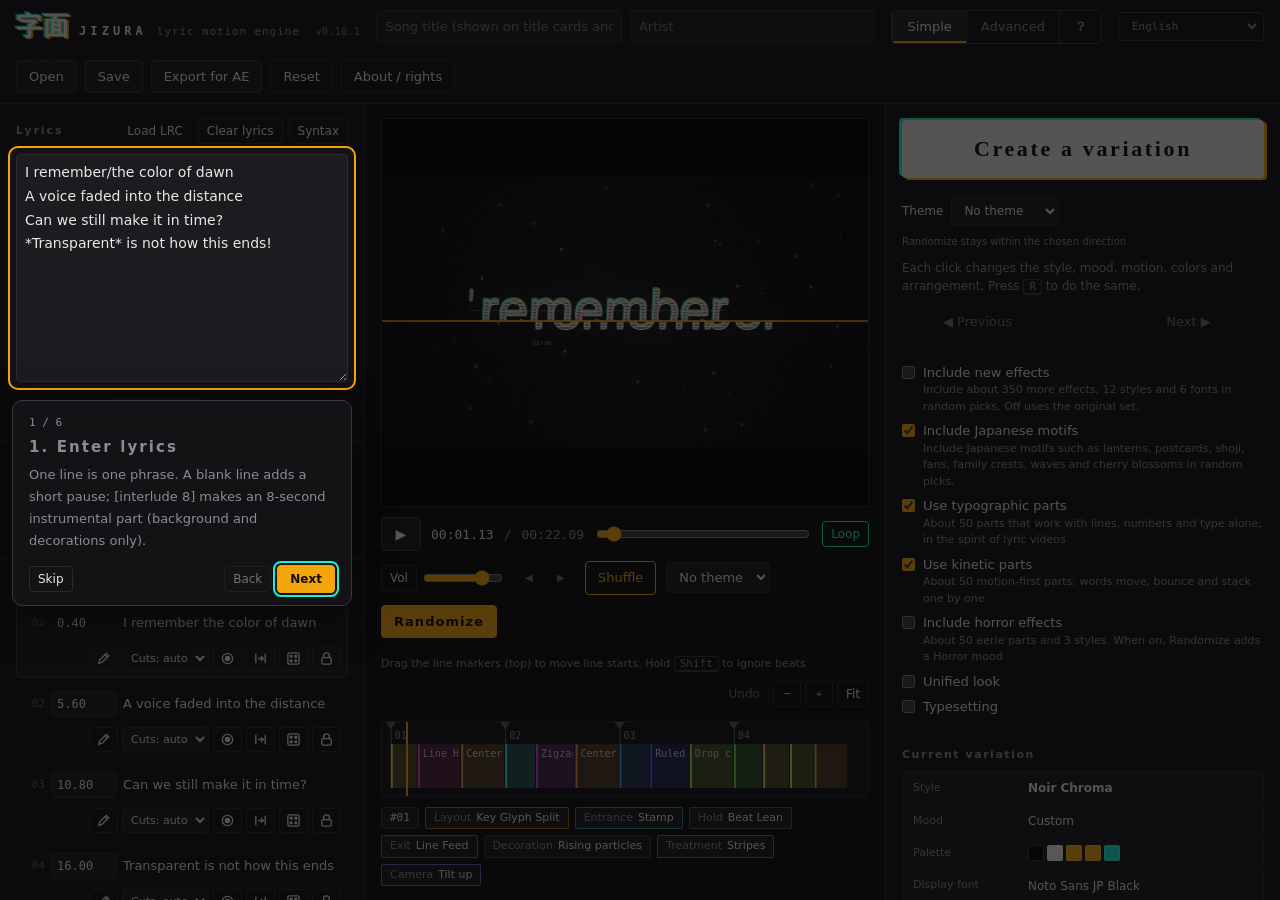
